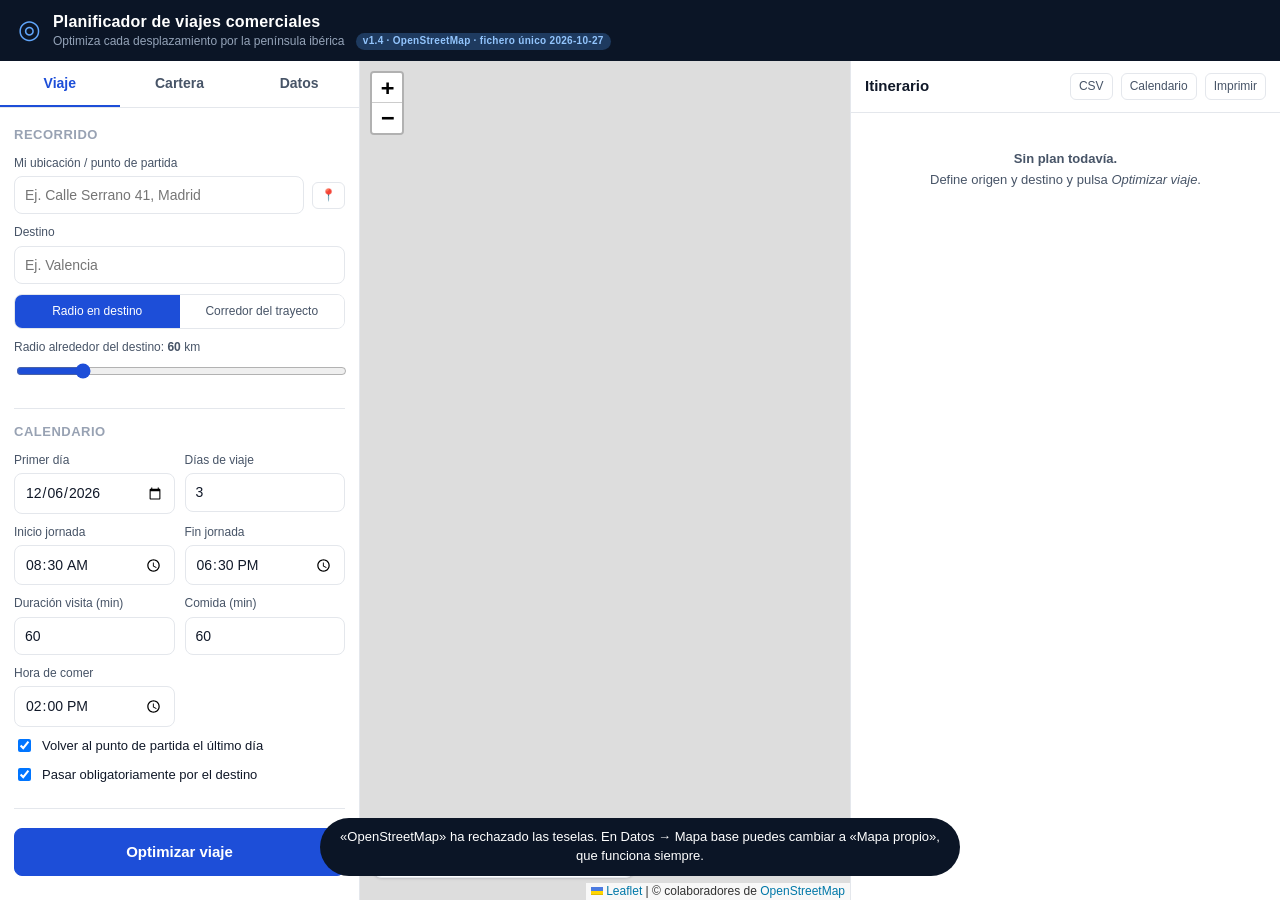
==== planner/planner-standalone.html @ f33578ee "Volver a OpenStreetMap como mapa base y aligerar las peticiones Se restaura OpenStreetMap por defect" ====
<!DOCTYPE html>
<html lang="es">

<head>
  <meta charset="utf-8" />
  <meta name="viewport" content="width=device-width, initial-scale=1" />
  <title>Planificador de viajes comerciales · Península Ibérica</title>
  <meta name="description"
    content="Planifica viajes de negocio de forma gráfica: clientes y prospectos sobre el mapa, rutas optimizadas y máximo número de visitas por viaje." />
  <style>
/* required styles */

.leaflet-pane,
.leaflet-tile,
.leaflet-marker-icon,
.leaflet-marker-shadow,
.leaflet-tile-container,
.leaflet-pane > svg,
.leaflet-pane > canvas,
.leaflet-zoom-box,
.leaflet-image-layer,
.leaflet-layer {
	position: absolute;
	left: 0;
	top: 0;
	}
.leaflet-container {
	overflow: hidden;
	}
.leaflet-tile,
.leaflet-marker-icon,
.leaflet-marker-shadow {
	-webkit-user-select: none;
	   -moz-user-select: none;
	        user-select: none;
	  -webkit-user-drag: none;
	}
/* Prevents IE11 from highlighting tiles in blue */
.leaflet-tile::selection {
	background: transparent;
}
/* Safari renders non-retina tile on retina better with this, but Chrome is worse */
.leaflet-safari .leaflet-tile {
	image-rendering: -webkit-optimize-contrast;
	}
/* hack that prevents hw layers "stretching" when loading new tiles */
.leaflet-safari .leaflet-tile-container {
	width: 1600px;
	height: 1600px;
	-webkit-transform-origin: 0 0;
	}
.leaflet-marker-icon,
.leaflet-marker-shadow {
	display: block;
	}
/* .leaflet-container svg: reset svg max-width decleration shipped in Joomla! (joomla.org) 3.x */
/* .leaflet-container img: map is broken in FF if you have max-width: 100% on tiles */
.leaflet-container .leaflet-overlay-pane svg {
	max-width: none !important;
	max-height: none !important;
	}
.leaflet-container .leaflet-marker-pane img,
.leaflet-container .leaflet-shadow-pane img,
.leaflet-container .leaflet-tile-pane img,
.leaflet-container img.leaflet-image-layer,
.leaflet-container .leaflet-tile {
	max-width: none !important;
	max-height: none !important;
	width: auto;
	padding: 0;
	}

.leaflet-container img.leaflet-tile {
	/* See: https://bugs.chromium.org/p/chromium/issues/detail?id=600120 */
	mix-blend-mode: plus-lighter;
}

.leaflet-container.leaflet-touch-zoom {
	-ms-touch-action: pan-x pan-y;
	touch-action: pan-x pan-y;
	}
.leaflet-container.leaflet-touch-drag {
	-ms-touch-action: pinch-zoom;
	/* Fallback for FF which doesn't support pinch-zoom */
	touch-action: none;
	touch-action: pinch-zoom;
}
.leaflet-container.leaflet-touch-drag.leaflet-touch-zoom {
	-ms-touch-action: none;
	touch-action: none;
}
.leaflet-container {
	-webkit-tap-highlight-color: transparent;
}
.leaflet-container a {
	-webkit-tap-highlight-color: rgba(51, 181, 229, 0.4);
}
.leaflet-tile {
	filter: inherit;
	visibility: hidden;
	}
.leaflet-tile-loaded {
	visibility: inherit;
	}
.leaflet-zoom-box {
	width: 0;
	height: 0;
	-moz-box-sizing: border-box;
	     box-sizing: border-box;
	z-index: 800;
	}
/* workaround for https://bugzilla.mozilla.org/show_bug.cgi?id=888319 */
.leaflet-overlay-pane svg {
	-moz-user-select: none;
	}

.leaflet-pane         { z-index: 400; }

.leaflet-tile-pane    { z-index: 200; }
.leaflet-overlay-pane { z-index: 400; }
.leaflet-shadow-pane  { z-index: 500; }
.leaflet-marker-pane  { z-index: 600; }
.leaflet-tooltip-pane   { z-index: 650; }
.leaflet-popup-pane   { z-index: 700; }

.leaflet-map-pane canvas { z-index: 100; }
.leaflet-map-pane svg    { z-index: 200; }

.leaflet-vml-shape {
	width: 1px;
	height: 1px;
	}
.lvml {
	behavior: url(#default#VML);
	display: inline-block;
	position: absolute;
	}


/* control positioning */

.leaflet-control {
	position: relative;
	z-index: 800;
	pointer-events: visiblePainted; /* IE 9-10 doesn't have auto */
	pointer-events: auto;
	}
.leaflet-top,
.leaflet-bottom {
	position: absolute;
	z-index: 1000;
	pointer-events: none;
	}
.leaflet-top {
	top: 0;
	}
.leaflet-right {
	right: 0;
	}
.leaflet-bottom {
	bottom: 0;
	}
.leaflet-left {
	left: 0;
	}
.leaflet-control {
	float: left;
	clear: both;
	}
.leaflet-right .leaflet-control {
	float: right;
	}
.leaflet-top .leaflet-control {
	margin-top: 10px;
	}
.leaflet-bottom .leaflet-control {
	margin-bottom: 10px;
	}
.leaflet-left .leaflet-control {
	margin-left: 10px;
	}
.leaflet-right .leaflet-control {
	margin-right: 10px;
	}


/* zoom and fade animations */

.leaflet-fade-anim .leaflet-popup {
	opacity: 0;
	-webkit-transition: opacity 0.2s linear;
	   -moz-transition: opacity 0.2s linear;
	        transition: opacity 0.2s linear;
	}
.leaflet-fade-anim .leaflet-map-pane .leaflet-popup {
	opacity: 1;
	}
.leaflet-zoom-animated {
	-webkit-transform-origin: 0 0;
	    -ms-transform-origin: 0 0;
	        transform-origin: 0 0;
	}
svg.leaflet-zoom-animated {
	will-change: transform;
}

.leaflet-zoom-anim .leaflet-zoom-animated {
	-webkit-transition: -webkit-transform 0.25s cubic-bezier(0,0,0.25,1);
	   -moz-transition:    -moz-transform 0.25s cubic-bezier(0,0,0.25,1);
	        transition:         transform 0.25s cubic-bezier(0,0,0.25,1);
	}
.leaflet-zoom-anim .leaflet-tile,
.leaflet-pan-anim .leaflet-tile {
	-webkit-transition: none;
	   -moz-transition: none;
	        transition: none;
	}

.leaflet-zoom-anim .leaflet-zoom-hide {
	visibility: hidden;
	}


/* cursors */

.leaflet-interactive {
	cursor: pointer;
	}
.leaflet-grab {
	cursor: -webkit-grab;
	cursor:    -moz-grab;
	cursor:         grab;
	}
.leaflet-crosshair,
.leaflet-crosshair .leaflet-interactive {
	cursor: crosshair;
	}
.leaflet-popup-pane,
.leaflet-control {
	cursor: auto;
	}
.leaflet-dragging .leaflet-grab,
.leaflet-dragging .leaflet-grab .leaflet-interactive,
.leaflet-dragging .leaflet-marker-draggable {
	cursor: move;
	cursor: -webkit-grabbing;
	cursor:    -moz-grabbing;
	cursor:         grabbing;
	}

/* marker & overlays interactivity */
.leaflet-marker-icon,
.leaflet-marker-shadow,
.leaflet-image-layer,
.leaflet-pane > svg path,
.leaflet-tile-container {
	pointer-events: none;
	}

.leaflet-marker-icon.leaflet-interactive,
.leaflet-image-layer.leaflet-interactive,
.leaflet-pane > svg path.leaflet-interactive,
svg.leaflet-image-layer.leaflet-interactive path {
	pointer-events: visiblePainted; /* IE 9-10 doesn't have auto */
	pointer-events: auto;
	}

/* visual tweaks */

.leaflet-container {
	background: #ddd;
	outline-offset: 1px;
	}
.leaflet-container a {
	color: #0078A8;
	}
.leaflet-zoom-box {
	border: 2px dotted #38f;
	background: rgba(255,255,255,0.5);
	}


/* general typography */
.leaflet-container {
	font-family: "Helvetica Neue", Arial, Helvetica, sans-serif;
	font-size: 12px;
	font-size: 0.75rem;
	line-height: 1.5;
	}


/* general toolbar styles */

.leaflet-bar {
	box-shadow: 0 1px 5px rgba(0,0,0,0.65);
	border-radius: 4px;
	}
.leaflet-bar a {
	background-color: #fff;
	border-bottom: 1px solid #ccc;
	width: 26px;
	height: 26px;
	line-height: 26px;
	display: block;
	text-align: center;
	text-decoration: none;
	color: black;
	}
.leaflet-bar a,
.leaflet-control-layers-toggle {
	background-position: 50% 50%;
	background-repeat: no-repeat;
	display: block;
	}
.leaflet-bar a:hover,
.leaflet-bar a:focus {
	background-color: #f4f4f4;
	}
.leaflet-bar a:first-child {
	border-top-left-radius: 4px;
	border-top-right-radius: 4px;
	}
.leaflet-bar a:last-child {
	border-bottom-left-radius: 4px;
	border-bottom-right-radius: 4px;
	border-bottom: none;
	}
.leaflet-bar a.leaflet-disabled {
	cursor: default;
	background-color: #f4f4f4;
	color: #bbb;
	}

.leaflet-touch .leaflet-bar a {
	width: 30px;
	height: 30px;
	line-height: 30px;
	}
.leaflet-touch .leaflet-bar a:first-child {
	border-top-left-radius: 2px;
	border-top-right-radius: 2px;
	}
.leaflet-touch .leaflet-bar a:last-child {
	border-bottom-left-radius: 2px;
	border-bottom-right-radius: 2px;
	}

/* zoom control */

.leaflet-control-zoom-in,
.leaflet-control-zoom-out {
	font: bold 18px 'Lucida Console', Monaco, monospace;
	text-indent: 1px;
	}

.leaflet-touch .leaflet-control-zoom-in, .leaflet-touch .leaflet-control-zoom-out  {
	font-size: 22px;
	}


/* layers control */

.leaflet-control-layers {
	box-shadow: 0 1px 5px rgba(0,0,0,0.4);
	background: #fff;
	border-radius: 5px;
	}
.leaflet-control-layers-toggle {
	background-image: url([data-uri]);
	width: 36px;
	height: 36px;
	}
.leaflet-retina .leaflet-control-layers-toggle {
	background-image: url([data-uri]);
	background-size: 26px 26px;
	}
.leaflet-touch .leaflet-control-layers-toggle {
	width: 44px;
	height: 44px;
	}
.leaflet-control-layers .leaflet-control-layers-list,
.leaflet-control-layers-expanded .leaflet-control-layers-toggle {
	display: none;
	}
.leaflet-control-layers-expanded .leaflet-control-layers-list {
	display: block;
	position: relative;
	}
.leaflet-control-layers-expanded {
	padding: 6px 10px 6px 6px;
	color: #333;
	background: #fff;
	}
.leaflet-control-layers-scrollbar {
	overflow-y: scroll;
	overflow-x: hidden;
	padding-right: 5px;
	}
.leaflet-control-layers-selector {
	margin-top: 2px;
	position: relative;
	top: 1px;
	}
.leaflet-control-layers label {
	display: block;
	font-size: 13px;
	font-size: 1.08333em;
	}
.leaflet-control-layers-separator {
	height: 0;
	border-top: 1px solid #ddd;
	margin: 5px -10px 5px -6px;
	}

/* Default icon URLs */
.leaflet-default-icon-path { /* used only in path-guessing heuristic, see L.Icon.Default */
	background-image: url([data-uri]);
	}


/* attribution and scale controls */

.leaflet-container .leaflet-control-attribution {
	background: #fff;
	background: rgba(255, 255, 255, 0.8);
	margin: 0;
	}
.leaflet-control-attribution,
.leaflet-control-scale-line {
	padding: 0 5px;
	color: #333;
	line-height: 1.4;
	}
.leaflet-control-attribution a {
	text-decoration: none;
	}
.leaflet-control-attribution a:hover,
.leaflet-control-attribution a:focus {
	text-decoration: underline;
	}
.leaflet-attribution-flag {
	display: inline !important;
	vertical-align: baseline !important;
	width: 1em;
	height: 0.6669em;
	}
.leaflet-left .leaflet-control-scale {
	margin-left: 5px;
	}
.leaflet-bottom .leaflet-control-scale {
	margin-bottom: 5px;
	}
.leaflet-control-scale-line {
	border: 2px solid #777;
	border-top: none;
	line-height: 1.1;
	padding: 2px 5px 1px;
	white-space: nowrap;
	-moz-box-sizing: border-box;
	     box-sizing: border-box;
	background: rgba(255, 255, 255, 0.8);
	text-shadow: 1px 1px #fff;
	}
.leaflet-control-scale-line:not(:first-child) {
	border-top: 2px solid #777;
	border-bottom: none;
	margin-top: -2px;
	}
.leaflet-control-scale-line:not(:first-child):not(:last-child) {
	border-bottom: 2px solid #777;
	}

.leaflet-touch .leaflet-control-attribution,
.leaflet-touch .leaflet-control-layers,
.leaflet-touch .leaflet-bar {
	box-shadow: none;
	}
.leaflet-touch .leaflet-control-layers,
.leaflet-touch .leaflet-bar {
	border: 2px solid rgba(0,0,0,0.2);
	background-clip: padding-box;
	}


/* popup */

.leaflet-popup {
	position: absolute;
	text-align: center;
	margin-bottom: 20px;
	}
.leaflet-popup-content-wrapper {
	padding: 1px;
	text-align: left;
	border-radius: 12px;
	}
.leaflet-popup-content {
	margin: 13px 24px 13px 20px;
	line-height: 1.3;
	font-size: 13px;
	font-size: 1.08333em;
	min-height: 1px;
	}
.leaflet-popup-content p {
	margin: 17px 0;
	margin: 1.3em 0;
	}
.leaflet-popup-tip-container {
	width: 40px;
	height: 20px;
	position: absolute;
	left: 50%;
	margin-top: -1px;
	margin-left: -20px;
	overflow: hidden;
	pointer-events: none;
	}
.leaflet-popup-tip {
	width: 17px;
	height: 17px;
	padding: 1px;

	margin: -10px auto 0;
	pointer-events: auto;

	-webkit-transform: rotate(45deg);
	   -moz-transform: rotate(45deg);
	    -ms-transform: rotate(45deg);
	        transform: rotate(45deg);
	}
.leaflet-popup-content-wrapper,
.leaflet-popup-tip {
	background: white;
	color: #333;
	box-shadow: 0 3px 14px rgba(0,0,0,0.4);
	}
.leaflet-container a.leaflet-popup-close-button {
	position: absolute;
	top: 0;
	right: 0;
	border: none;
	text-align: center;
	width: 24px;
	height: 24px;
	font: 16px/24px Tahoma, Verdana, sans-serif;
	color: #757575;
	text-decoration: none;
	background: transparent;
	}
.leaflet-container a.leaflet-popup-close-button:hover,
.leaflet-container a.leaflet-popup-close-button:focus {
	color: #585858;
	}
.leaflet-popup-scrolled {
	overflow: auto;
	}

.leaflet-oldie .leaflet-popup-content-wrapper {
	-ms-zoom: 1;
	}
.leaflet-oldie .leaflet-popup-tip {
	width: 24px;
	margin: 0 auto;

	-ms-filter: "progid:DXImageTransform.Microsoft.Matrix(M11=0.70710678, M12=0.70710678, M21=-0.70710678, M22=0.70710678)";
	filter: progid:DXImageTransform.Microsoft.Matrix(M11=0.70710678, M12=0.70710678, M21=-0.70710678, M22=0.70710678);
	}

.leaflet-oldie .leaflet-control-zoom,
.leaflet-oldie .leaflet-control-layers,
.leaflet-oldie .leaflet-popup-content-wrapper,
.leaflet-oldie .leaflet-popup-tip {
	border: 1px solid #999;
	}


/* div icon */

.leaflet-div-icon {
	background: #fff;
	border: 1px solid #666;
	}


/* Tooltip */
/* Base styles for the element that has a tooltip */
.leaflet-tooltip {
	position: absolute;
	padding: 6px;
	background-color: #fff;
	border: 1px solid #fff;
	border-radius: 3px;
	color: #222;
	white-space: nowrap;
	-webkit-user-select: none;
	-moz-user-select: none;
	-ms-user-select: none;
	user-select: none;
	pointer-events: none;
	box-shadow: 0 1px 3px rgba(0,0,0,0.4);
	}
.leaflet-tooltip.leaflet-interactive {
	cursor: pointer;
	pointer-events: auto;
	}
.leaflet-tooltip-top:before,
.leaflet-tooltip-bottom:before,
.leaflet-tooltip-left:before,
.leaflet-tooltip-right:before {
	position: absolute;
	pointer-events: none;
	border: 6px solid transparent;
	background: transparent;
	content: "";
	}

/* Directions */

.leaflet-tooltip-bottom {
	margin-top: 6px;
}
.leaflet-tooltip-top {
	margin-top: -6px;
}
.leaflet-tooltip-bottom:before,
.leaflet-tooltip-top:before {
	left: 50%;
	margin-left: -6px;
	}
.leaflet-tooltip-top:before {
	bottom: 0;
	margin-bottom: -12px;
	border-top-color: #fff;
	}
.leaflet-tooltip-bottom:before {
	top: 0;
	margin-top: -12px;
	margin-left: -6px;
	border-bottom-color: #fff;
	}
.leaflet-tooltip-left {
	margin-left: -6px;
}
.leaflet-tooltip-right {
	margin-left: 6px;
}
.leaflet-tooltip-left:before,
.leaflet-tooltip-right:before {
	top: 50%;
	margin-top: -6px;
	}
.leaflet-tooltip-left:before {
	right: 0;
	margin-right: -12px;
	border-left-color: #fff;
	}
.leaflet-tooltip-right:before {
	left: 0;
	margin-left: -12px;
	border-right-color: #fff;
	}

/* Printing */

@media print {
	/* Prevent printers from removing background-images of controls. */
	.leaflet-control {
		-webkit-print-color-adjust: exact;
		print-color-adjust: exact;
		}
	}

</style>
  <style>
/* Planificador de viajes comerciales — hoja de estilos */

:root {
  --bg: #f4f6fa;
  --panel: #ffffff;
  --ink: #101828;
  --ink-2: #475467;
  --muted: #98a2b3;
  --line: #e4e7ec;
  --brand: #1d4ed8;
  --brand-soft: #eef2ff;
  --cliente: #16a34a;
  --prospecto: #f59e0b;
  --danger: #dc2626;
  --radius: 10px;
  --shadow: 0 1px 2px rgba(16, 24, 40, .06), 0 1px 3px rgba(16, 24, 40, .1);
}

* { box-sizing: border-box; }

html, body {
  height: 100%;
  margin: 0;
}

body {
  font: 14px/1.45 -apple-system, BlinkMacSystemFont, "Segoe UI", Roboto, "Helvetica Neue", Arial, sans-serif;
  color: var(--ink);
  background: var(--bg);
  display: flex;
  flex-direction: column;
  overflow: hidden;
}

h1, h2, h3, h4 { margin: 0; font-weight: 600; }
p { margin: 0 0 .5rem; }
.muted { color: var(--ink-2); }
.small { font-size: 12px; }
.hidden { display: none !important; }

/* ---------------------------------------------------------------- Topbar */
.topbar {
  display: flex;
  align-items: center;
  justify-content: space-between;
  gap: 16px;
  padding: 10px 18px;
  background: #0b1526;
  color: #fff;
  flex: 0 0 auto;
}

.brand { display: flex; align-items: center; gap: 12px; }
.brand .logo { font-size: 26px; color: #60a5fa; }
.brand h1 { font-size: 16px; letter-spacing: .2px; }
.brand p { margin: 0; font-size: 12px; color: #94a3b8; }
.top-status { font-size: 13px; color: #cbd5e1; }

/* ---------------------------------------------------------------- Layout */
.layout {
  flex: 1 1 auto;
  display: grid;
  grid-template-columns: 360px minmax(320px, 1fr) 430px;
  min-height: 0;
}

.sidebar, .itin-wrap {
  background: var(--panel);
  overflow-y: auto;
  min-height: 0;
}
.sidebar { border-right: 1px solid var(--line); }
.itin-wrap { border-left: 1px solid var(--line); display: flex; flex-direction: column; }

.map-wrap { position: relative; min-height: 0; }
#map { position: absolute; inset: 0; }

.legend {
  position: absolute;
  left: 12px; bottom: 22px;
  z-index: 500;
  background: rgba(255, 255, 255, .94);
  border: 1px solid var(--line);
  border-radius: var(--radius);
  padding: 8px 10px;
  font-size: 12px;
  display: flex;
  gap: 12px;
  box-shadow: var(--shadow);
}
.legend .sw { display: inline-block; width: 10px; height: 10px; border-radius: 50%; margin-right: 5px; }
.legend .sw.cliente { background: var(--cliente); }
.legend .sw.prospecto { background: var(--prospecto); }
.legend .sw.route { background: var(--brand); border-radius: 2px; width: 16px; height: 4px; }

/* ------------------------------------------------------------ Pestañas */
.tabs { display: flex; position: sticky; top: 0; background: var(--panel); z-index: 5; border-bottom: 1px solid var(--line); }
.tab {
  flex: 1;
  padding: 12px 8px;
  border: 0;
  background: none;
  font: inherit;
  font-weight: 600;
  color: var(--ink-2);
  cursor: pointer;
  border-bottom: 2px solid transparent;
}
.tab.active { color: var(--brand); border-bottom-color: var(--brand); }
.tab-panel { display: none; padding: 4px 14px 24px; }
.tab-panel.active { display: block; }

/* ------------------------------------------------------------- Formulario */
.group { padding: 14px 0; border-bottom: 1px solid var(--line); }
.group > h2, details.group summary h2 { font-size: 13px; text-transform: uppercase; letter-spacing: .5px; color: var(--muted); margin-bottom: 10px; }
details.group summary { cursor: pointer; list-style: none; }
details.group summary::-webkit-details-marker { display: none; }
details.group summary h2::after { content: ' ▾'; }
details.group[open] summary h2::after { content: ' ▴'; }

.field { display: block; margin-bottom: 10px; }
.field > span { display: block; font-size: 12px; color: var(--ink-2); margin-bottom: 4px; }
.field.full { width: 100%; }
.grid2 { display: grid; grid-template-columns: 1fr 1fr; gap: 0 10px; }
.row { display: flex; gap: 8px; align-items: center; }
.row.wrap { flex-wrap: wrap; }
.row > input, .row > select { flex: 1; min-width: 0; }

input[type=text], input[type=search], input[type=number], input[type=date], input[type=time],
select, textarea {
  width: 100%;
  padding: 8px 10px;
  border: 1px solid var(--line);
  border-radius: 8px;
  font: inherit;
  color: var(--ink);
  background: #fff;
}
input:focus, select:focus, textarea:focus { outline: 2px solid var(--brand-soft); border-color: var(--brand); }
input[type=range] { width: 100%; accent-color: var(--brand); }

.field.check { display: flex; align-items: flex-start; gap: 8px; }
.field.check input { margin-top: 2px; }
.field.check span { margin: 0; font-size: 13px; color: var(--ink); }

.hint { display: block; font-size: 11px; color: var(--muted); margin-top: 3px; }

.segmented { display: flex; border: 1px solid var(--line); border-radius: 8px; overflow: hidden; margin-bottom: 10px; }
.segmented button {
  flex: 1; padding: 8px; border: 0; background: #fff; font: inherit; font-size: 12px;
  color: var(--ink-2); cursor: pointer;
}
.segmented button.active { background: var(--brand); color: #fff; }

.chips { display: flex; gap: 8px; margin-bottom: 10px; flex-wrap: wrap; }
.chip { display: inline-flex; align-items: center; gap: 6px; padding: 6px 10px; border: 1px solid var(--line); border-radius: 999px; font-size: 13px; cursor: pointer; }
.chip input { accent-color: var(--brand); }

.btn {
  padding: 9px 14px;
  border: 1px solid var(--line);
  border-radius: 8px;
  background: #fff;
  font: inherit;
  font-weight: 600;
  color: var(--ink);
  cursor: pointer;
}
.btn:hover { background: #f8fafc; }
.btn.primary { background: var(--brand); border-color: var(--brand); color: #fff; }
.btn.primary:hover { background: #1e40af; }
.btn.danger { color: var(--danger); border-color: #fecaca; }
.btn.ghost { background: transparent; }
.btn.big { width: 100%; padding: 12px; font-size: 15px; }
.btn:disabled { opacity: .6; cursor: default; }

.mini {
  border: 1px solid var(--line);
  background: #fff;
  border-radius: 6px;
  padding: 4px 8px;
  font: inherit;
  font-size: 12px;
  cursor: pointer;
  color: var(--ink-2);
}
.mini:hover { background: #f1f5f9; }
.mini.danger { color: var(--danger); }

.actions { padding: 16px 0; position: sticky; bottom: 0; background: var(--panel); }
.cand-summary { font-size: 12px; color: var(--muted); margin-top: 8px; text-align: center; }

.progress { margin-top: 10px; background: var(--line); border-radius: 999px; height: 18px; position: relative; overflow: hidden; }
.progress .bar { background: var(--brand); height: 100%; width: 0; transition: width .2s; }
.progress span { position: absolute; inset: 0; font-size: 11px; display: flex; align-items: center; justify-content: center; color: var(--ink); }

.link-sample { display: inline-block; margin-left: 10px; font-size: 12px; color: var(--brand); }

/* --------------------------------------------------------------- Cartera */
.client-list { padding-bottom: 30px; }
.list-count { font-size: 12px; color: var(--muted); padding: 8px 0; }
.client-row {
  display: flex; align-items: flex-start; gap: 8px;
  padding: 8px 6px; border-bottom: 1px solid var(--line);
}
.client-row .dot { width: 9px; height: 9px; border-radius: 50%; margin-top: 5px; flex: 0 0 auto; }
.client-row .dot.cliente { background: var(--cliente); }
.client-row .dot.prospecto { background: var(--prospecto); }
.cr-main { flex: 1; min-width: 0; }
.cr-name { font-weight: 600; display: flex; gap: 6px; align-items: center; }
.cr-name > span:first-child { overflow: hidden; text-overflow: ellipsis; white-space: nowrap; }
.cr-sub { font-size: 12px; color: var(--ink-2); }
.cr-warn { font-size: 11px; color: var(--danger); }
.cr-actions { display: flex; gap: 4px; }
.client-row.geo-none { background: #fff7ed; }

.tag { font-size: 10px; text-transform: uppercase; letter-spacing: .4px; padding: 1px 6px; border-radius: 999px; font-weight: 700; }
.tag.cliente { background: #dcfce7; color: #15803d; }
.tag.prospecto { background: #fef3c7; color: #b45309; }
.tag.pin { background: #e0e7ff; color: #3730a3; }

.empty { padding: 24px 10px; text-align: center; color: var(--ink-2); font-size: 13px; line-height: 1.6; }

/* ------------------------------------------------------------ Itinerario */
.itin-head {
  display: flex; align-items: center; justify-content: space-between;
  padding: 12px 14px; border-bottom: 1px solid var(--line);
  position: sticky; top: 0; background: var(--panel); z-index: 4;
}
.itin-head h2 { font-size: 15px; }
.itinerary { padding: 12px 14px 40px; overflow-y: auto; }

.kpis { display: grid; grid-template-columns: repeat(3, 1fr); gap: 8px; }
.kpi { background: #f8fafc; border: 1px solid var(--line); border-radius: var(--radius); padding: 8px; text-align: center; }
.kpi.main { background: var(--brand-soft); border-color: #c7d2fe; }
.kpi-val { display: block; font-size: 17px; font-weight: 700; }
.kpi-lab { display: block; font-size: 11px; color: var(--ink-2); }
.itin-note { font-size: 11px; color: var(--muted); margin: 8px 0 4px; }
.itin-note .warn { color: #b45309; font-weight: 600; }

.day-tabs { display: flex; gap: 4px; flex-wrap: wrap; margin: 10px 0; }
.day-tab {
  border: 1px solid var(--line); background: #fff; border-radius: 6px;
  padding: 5px 10px; font: inherit; font-size: 12px; cursor: pointer;
  border-bottom-width: 3px;
}
.day-tab.active { background: var(--ink); color: #fff; border-color: var(--ink); }

.day-card { border: 1px solid var(--line); border-radius: var(--radius); margin-bottom: 14px; overflow: hidden; box-shadow: var(--shadow); }
.day-head { display: flex; align-items: center; gap: 10px; padding: 10px 12px; background: #f8fafc; border-bottom: 1px solid var(--line); }
.day-dot { width: 10px; height: 10px; border-radius: 50%; flex: 0 0 auto; }
.day-head > div { flex: 1; min-width: 0; }
.day-title { font-weight: 700; font-size: 13px; }
.day-sub { font-size: 11px; color: var(--ink-2); }

.timeline { padding: 4px 0; }
.tl-row { display: flex; gap: 8px; align-items: flex-start; padding: 6px 12px; font-size: 13px; }
.tl-time { width: 42px; flex: 0 0 auto; font-variant-numeric: tabular-nums; color: var(--ink-2); font-size: 12px; padding-top: 2px; }
.tl-icon { width: 20px; flex: 0 0 auto; text-align: center; }
.tl-main { flex: 1; min-width: 0; }
.tl-row.drive { color: var(--ink-2); font-size: 12px; }
.tl-row.lunch { color: #b45309; font-size: 12px; }
.tl-row.start { color: var(--ink-2); font-size: 12px; border-bottom: 1px dashed var(--line); }
.tl-row.warn-row { color: #b45309; font-size: 12px; }

.tl-row.waypoint { border-top: 1px solid #f1f5f9; padding: 8px 12px; color: var(--ink-2); }
.tl-row.waypoint .v-name { font-weight: 600; }
.map-error { padding: 24px; font-size: 13px; color: var(--ink-2); }
.tl-row.visit { border-top: 1px solid #f1f5f9; padding: 8px 12px; cursor: grab; }
.tl-row.visit:hover { background: #f8fafc; }
.tl-row.visit.dragging { opacity: .4; }
.tl-row.visit.drop-target { background: var(--brand-soft); }
.tl-row.visit.pinned { background: #fbfaff; }
.tl-num {
  width: 20px; height: 20px; border-radius: 50%; color: #fff; font-size: 11px; font-weight: 700;
  display: flex; align-items: center; justify-content: center; flex: 0 0 auto; margin-top: 1px;
}
.v-name { font-weight: 600; display: flex; align-items: center; gap: 6px; flex-wrap: wrap; }
.v-addr { font-size: 12px; color: var(--ink-2); }
.v-meta { font-size: 11px; color: var(--ink-2); }
.v-notes { font-size: 11px; color: var(--muted); font-style: italic; }
.v-dur { font-size: 11px; color: var(--muted); }
.v-actions { display: flex; flex-direction: column; gap: 3px; }

.dropped { border: 1px dashed #fdba74; background: #fff7ed; border-radius: var(--radius); padding: 10px 12px; }
.dropped-head { font-weight: 700; font-size: 12px; color: #b45309; margin-bottom: 6px; }
.dropped-row { display: flex; justify-content: space-between; font-size: 12px; padding: 2px 0; }

/* ----------------------------------------------------------- Marcadores */
.btp-pin span, .btp-stop span {
  display: flex; align-items: center; justify-content: center;
  width: 100%; height: 100%; border-radius: 50%;
  color: #fff; font-weight: 700; font-size: 12px;
  border: 2px solid #fff; box-shadow: 0 1px 4px rgba(0, 0, 0, .4);
}
.btp-pin span { border-radius: 6px; }

.popup h4 { font-size: 14px; margin-bottom: 4px; }
.popup p { font-size: 12px; margin: 6px 0; }
.pop-badge { display: inline-block; font-size: 10px; text-transform: uppercase; padding: 1px 6px; border-radius: 999px; margin-right: 4px; font-weight: 700; }
.pop-badge.cliente { background: #dcfce7; color: #15803d; }
.pop-badge.prospecto { background: #fef3c7; color: #b45309; }
.pop-badge.prio { background: #e5e7eb; color: #374151; }
.popup-actions { display: flex; gap: 6px; margin-top: 6px; }
.popup-actions button { font: inherit; font-size: 11px; padding: 3px 8px; border: 1px solid var(--line); background: #fff; border-radius: 6px; cursor: pointer; }

/* --------------------------------------------------------------- Modales */
.modal-backdrop {
  display: none;
  position: fixed; inset: 0; z-index: 2000;
  background: rgba(15, 23, 42, .45);
  align-items: center; justify-content: center;
  padding: 20px;
}
.modal-backdrop.open { display: flex; }
.modal-box {
  background: #fff; border-radius: 12px; width: min(720px, 100%);
  max-height: 90vh; display: flex; flex-direction: column; overflow: hidden;
  box-shadow: 0 20px 40px rgba(0, 0, 0, .25);
}
.modal-head { display: flex; align-items: center; justify-content: space-between; padding: 14px 16px; border-bottom: 1px solid var(--line); }
.modal-body { padding: 16px; overflow-y: auto; }
.modal-foot { padding: 12px 16px; border-top: 1px solid var(--line); display: flex; gap: 8px; justify-content: flex-end; flex-wrap: wrap; }
.modal-status { font-size: 12px; color: var(--ink-2); min-height: 18px; margin-top: 6px; }

.form-grid { display: grid; grid-template-columns: 1fr 1fr; gap: 0 12px; }
.form-grid .field.full { grid-column: 1 / -1; }

.map-grid { display: grid; grid-template-columns: 1fr 1fr; gap: 6px 14px; margin: 10px 0; }
.map-row { display: flex; align-items: center; gap: 6px; }
.map-label { flex: 0 0 45%; font-size: 12px; color: var(--ink-2); }
.map-row select { flex: 1; min-width: 0; padding: 5px; font-size: 12px; }
.preview { border: 1px solid var(--line); border-radius: 8px; padding: 10px; background: #f8fafc; }
.preview-head { font-size: 12px; font-weight: 600; margin-bottom: 6px; }
.preview-row { font-size: 12px; padding: 2px 0; border-bottom: 1px dotted var(--line); }
.import-defaults { max-width: 260px; }

/* ---------------------------------------------------------------- Toast */
.toast {
  position: fixed; left: 50%; bottom: 24px; transform: translate(-50%, 20px);
  background: #0b1526; color: #fff; padding: 10px 18px; border-radius: 999px;
  font-size: 13px; opacity: 0; pointer-events: none; transition: all .25s; z-index: 3000;
  max-width: 90vw; text-align: center;
}
.toast.show { opacity: 1; transform: translate(-50%, 0); }

/* ------------------------------------------------------------ Responsive */
@media (max-width: 1200px) {
  body { overflow: auto; }
  .layout { grid-template-columns: 1fr; }
  .sidebar { border-right: 0; border-bottom: 1px solid var(--line); max-height: none; }
  .map-wrap { height: 62vh; }
  .itin-wrap { border-left: 0; border-top: 1px solid var(--line); }
  .itinerary { overflow: visible; }
}

/* ---------------------------------------------------------------- Imprimir */
@media print {
  .topbar, .sidebar, .map-wrap, .itin-head .row, .v-actions, .day-tabs, #toast, #modal { display: none !important; }
  body, .layout, .itin-wrap { display: block; overflow: visible; height: auto; }
  .itin-wrap { border: 0; }
  .itinerary { padding: 0; }
  .day-card { break-inside: avoid; box-shadow: none; }
  .kpis { grid-template-columns: repeat(6, 1fr); }
}

/* ------------------------------------------------------- Citas pactadas */
.tag.appt { background: #0b1526; color: #fff; }
.pop-badge.appt { background: #0b1526; color: #fff; }

.appt-list { display: flex; flex-direction: column; gap: 6px; }
.appt-row {
  display: flex; align-items: center; justify-content: space-between; gap: 8px;
  border: 1px solid var(--line); border-left: 3px solid #0b1526;
  border-radius: 8px; padding: 7px 9px; background: #f8fafc;
}
.appt-when { font-size: 12px; font-weight: 700; }
.appt-who { font-size: 12px; color: var(--ink-2); }

.tl-row.wait { color: #0369a1; font-size: 12px; }
.tl-row.visit.fixed {
  background: #f1f5f9;
  border-left: 3px solid #0b1526;
  cursor: default;
}

.conflicts {
  border: 1px solid #fca5a5; background: #fef2f2;
  border-radius: var(--radius); padding: 10px 12px; margin: 10px 0;
}
.conflicts-head { font-weight: 700; font-size: 12px; color: #b91c1c; margin-bottom: 4px; }
.conflicts-row { font-size: 12px; color: #7f1d1d; padding: 2px 0; }

.suggest {
  margin: 2px 12px 10px 70px;
  border: 1px dashed var(--line);
  border-radius: 8px; padding: 8px 10px; background: #fcfdff;
}
.suggest-head { font-size: 11px; font-weight: 700; color: var(--ink-2); margin-bottom: 6px; }
.suggest-row {
  display: flex; align-items: center; justify-content: space-between; gap: 8px;
  padding: 5px 0; border-top: 1px dotted var(--line);
}
.suggest-row:first-of-type { border-top: 0; }
.sg-main { flex: 1; min-width: 0; }
.sg-name { font-size: 13px; font-weight: 600; display: flex; gap: 6px; align-items: center; flex-wrap: wrap; }
.sg-meta { font-size: 11px; color: var(--ink-2); }
.sg-slot { font-size: 11px; color: var(--brand); }
.mini.primary { background: var(--brand); color: #fff; border-color: var(--brand); }
.mini.primary:hover { background: #1e40af; }

.btp-appt span { border-radius: 5px; border-width: 3px; border-color: #0b1526; }

@media (max-width: 1200px) { .suggest { margin-left: 24px; } }

.tl-row.transfer { color: #4338ca; font-size: 12px; }

.build-tag {
  display: inline-block; margin-left: 8px; padding: 1px 7px;
  border-radius: 999px; background: #1e3a5f; color: #93c5fd;
  font-size: 10px; font-weight: 700; letter-spacing: .3px; vertical-align: 1px;
}

/* Etiquetas del mapa base propio */
.btp-city { pointer-events: none; }
.btp-city i {
  position: absolute; left: -3px; top: -3px; width: 6px; height: 6px;
  background: #94a3b8; border-radius: 50%;
}
.btp-city span {
  position: absolute; left: 7px; top: -8px; white-space: nowrap;
  font-size: 11px; color: #64748b; font-weight: 600;
  text-shadow: 0 0 3px #fff, 0 0 3px #fff, 0 0 3px #fff;
}

</style>
</head>

<body>
  <header class="topbar">
    <div class="brand">
      <span class="logo">◎</span>
      <div>
        <h1>Planificador de viajes comerciales</h1>
        <p>Optimiza cada desplazamiento por la península ibérica
          <span class="build-tag" id="build-tag">v1.4 · OpenStreetMap · fichero único 2026-10-27</span>
        </p>
      </div>
    </div>
    <div class="top-status" id="top-status"></div>
  </header>

  <main class="layout">
    <!-- ------------------------------------------------ Panel izquierdo -->
    <aside class="sidebar">
      <nav class="tabs">
        <button class="tab active" data-tab="viaje">Viaje</button>
        <button class="tab" data-tab="cartera">Cartera</button>
        <button class="tab" data-tab="datos">Datos</button>
      </nav>

      <section class="tab-panel active" id="tab-viaje">
        <div class="group">
          <h2>Recorrido</h2>
          <label class="field full">
            <span>Mi ubicación / punto de partida</span>
            <div class="row">
              <input id="origin" type="text" placeholder="Ej. Calle Serrano 41, Madrid" />
              <button class="mini" id="btn-gps" title="Usar mi ubicación actual">📍</button>
            </div>
            <small class="hint" id="origin-status"></small>
          </label>
          <label class="field full">
            <span>Destino</span>
            <input id="dest" type="text" placeholder="Ej. Valencia" />
            <small class="hint" id="dest-status"></small>
          </label>

          <div class="segmented" id="mode">
            <button data-mode="destino" class="active">Radio en destino</button>
            <button data-mode="corredor">Corredor del trayecto</button>
          </div>
          <label class="field full" id="radius-field">
            <span>Radio alrededor del destino: <b id="radius-val">60</b> km</span>
            <input id="radius" type="range" min="5" max="300" step="5" value="60" />
          </label>
          <label class="field full hidden" id="corridor-field">
            <span>Ancho del corredor: <b id="corridor-val">40</b> km a cada lado</span>
            <input id="corridor" type="range" min="5" max="150" step="5" value="40" />
          </label>
        </div>

        <div class="group">
          <h2>Calendario</h2>
          <div class="grid2">
            <label class="field"><span>Primer día</span><input id="startDate" type="date" /></label>
            <label class="field"><span>Días de viaje</span><input id="days" type="number" min="1" max="14" value="3" /></label>
            <label class="field"><span>Inicio jornada</span><input id="dayStart" type="time" value="08:30" /></label>
            <label class="field"><span>Fin jornada</span><input id="dayEnd" type="time" value="18:30" /></label>
            <label class="field"><span>Duración visita (min)</span><input id="defaultVisitMin" type="number" min="15" max="240" step="5" value="60" /></label>
            <label class="field"><span>Comida (min)</span><input id="lunchMin" type="number" min="0" max="180" step="15" value="60" /></label>
            <label class="field"><span>Hora de comer</span><input id="lunchStart" type="time" value="14:00" /></label>
          </div>
          <label class="field check"><input id="returnToOrigin" type="checkbox" checked /><span>Volver al punto de partida el último día</span></label>
          <label class="field check"><input id="destIsStop" type="checkbox" checked /><span>Pasar obligatoriamente por el destino</span></label>
        </div>

        <div class="group">
          <h2>Citas ya pactadas</h2>
          <p class="muted small">Visitas con hora cerrada. La agenda se construye alrededor de ellas y la app
            te propone qué más ver cerca. Se marcan en la ficha de cada cliente.</p>
          <div id="appt-list" class="appt-list"></div>
          <label class="field full" style="margin-top:10px">
            <span>Buscar visitas hasta <b id="apptNearbyKm-val">35</b> km alrededor de cada cita</span>
            <input id="apptNearbyKm" type="range" min="5" max="120" step="5" value="35" />
            <small class="hint">Esta zona entra en el viaje aunque quede fuera del radio o del corredor.</small>
          </label>
        </div>

        <div class="group">
          <h2>A quién visitar</h2>
          <div class="chips">
            <label class="chip"><input type="checkbox" class="f-type" value="cliente" checked /><span>Clientes</span></label>
            <label class="chip"><input type="checkbox" class="f-type" value="prospecto" checked /><span>Prospectos</span></label>
          </div>
          <div class="grid2">
            <label class="field"><span>Prioridad mínima</span>
              <select id="filterMinPriority">
                <option value="1">Todas</option>
                <option value="2">Media o alta</option>
                <option value="3">Sólo alta</option>
              </select>
            </label>
            <label class="field"><span>Sin visitar desde (días)</span><input id="filterNotVisitedDays" type="number" min="0" step="30" value="0" /></label>
            <label class="field"><span>Sector contiene</span><input id="filterIndustry" type="text" placeholder="todos" /></label>
            <label class="field"><span>Etiqueta contiene</span><input id="filterTag" type="text" placeholder="todas" /></label>
          </div>
        </div>

        <details class="group">
          <summary><h2>Criterio de priorización</h2></summary>
          <label class="field full"><span>Peso de la prioridad: <b id="wPriority-val">1</b></span>
            <input id="wPriority" type="range" min="0" max="3" step="0.1" value="1" /></label>
          <label class="field full"><span>Peso del valor potencial: <b id="wValue-val">1</b></span>
            <input id="wValue" type="range" min="0" max="3" step="0.1" value="1" /></label>
          <label class="field full"><span>Peso del tiempo sin visitar: <b id="wRecency-val">0.6</b></span>
            <input id="wRecency" type="range" min="0" max="3" step="0.1" value="0.6" /></label>
          <label class="field full"><span>Enfoque: <b id="prospectBias-val">equilibrado</b></span>
            <input id="prospectBias" type="range" min="-1" max="1" step="0.1" value="0" />
            <small class="hint">A la izquierda prioriza fidelizar clientes; a la derecha, captar prospectos.</small>
          </label>
          <label class="field full"><span>Máx. paradas candidatas a evaluar</span>
            <input id="maxCandidates" type="number" min="10" max="95" step="5" value="80" />
            <small class="hint">Más candidatas = mejor plan pero cálculo más lento (límite de OSRM: 95).</small>
          </label>
        </details>

        <div class="actions">
          <button class="btn primary big" id="btn-optimize">Optimizar viaje</button>
          <div class="cand-summary" id="cand-summary"></div>
        </div>
      </section>

      <section class="tab-panel" id="tab-cartera">
        <div class="group">
          <div class="row">
            <input id="client-search" type="search" placeholder="Buscar por nombre, ciudad, sector…" />
            <button class="btn" id="btn-new-client">+ Nuevo</button>
          </div>
        </div>
        <div id="client-list" class="client-list"></div>
      </section>

      <section class="tab-panel" id="tab-datos">
        <div class="group">
          <h2>Importar cartera</h2>
          <p class="muted small">CSV, TSV o Excel. Reconoce automáticamente las columnas de exportaciones de
            Apollo.io y de CRMs en español (empresa, dirección, ciudad, teléfono…).</p>
          <input type="file" id="file-input" accept=".csv,.tsv,.txt,.xlsx,.xlsm,.xls" hidden />
          <button class="btn primary" id="btn-import">Elegir fichero…</button>
          <span class="link-sample" style="color:var(--muted)">Plantilla CSV: ver planner/ejemplo-clientes.csv en el repositorio</span>
        </div>

        <div class="group">
          <h2>Coordenadas</h2>
          <p class="muted small">Las direcciones se convierten en coordenadas con Nominatim (OpenStreetMap),
            a 1 consulta por segundo. Los resultados quedan en caché.</p>
          <button class="btn" id="btn-geocode">Geocodificar pendientes</button>
          <div class="progress hidden" id="geo-progress"><div class="bar"></div><span></span></div>
        </div>

        <div class="group">
          <h2>Mapa base</h2>
          <label class="field full">
            <span>Proveedor de teselas</span>
            <select id="tileProvider">
              <option value="osm">OpenStreetMap</option>
              <option value="offline">Mapa propio, sin internet (siempre funciona)</option>
              <option value="custom">Teselas con mi clave…</option>
              <option value="voyager">Carto Voyager (requiere clave)</option>
              <option value="light">Carto claro (requiere clave)</option>
              <option value="dark">Carto oscuro (requiere clave)</option>
            </select>
          </label>
          <div id="tile-custom" class="hidden">
            <label class="field full">
              <span>URL de plantilla</span>
              <input id="tileUrl" type="text" placeholder="https://tile.ejemplo.com/{z}/{x}/{y}.png?key=TU_CLAVE" />
            </label>
            <label class="field full">
              <span>Atribución</span>
              <input id="tileAttribution" type="text" placeholder="© Proveedor" />
            </label>
          </div>
          <small class="hint">Si OpenStreetMap muestra «Access blocked», sus servidores de voluntarios te han
            limitado: suele ser temporal y se nota menos sirviendo la app por web en vez de abriendo el fichero.
            Mientras tanto, «Mapa propio» funciona siempre y no pide nada a nadie. Para ver el callejero con
            garantías, saca una clave gratuita en MapTiler o Geoapify y pégala como teselas propias, por
            ejemplo <code>https://api.maptiler.com/maps/streets-v2/{z}/{x}/{y}.png?key=TU_CLAVE</code>.</small>
        </div>

        <div class="group">
          <h2>Cálculo de rutas</h2>
          <label class="field check"><input id="useOsrm" type="checkbox" checked /><span>Usar tiempos reales de carretera (OSRM)</span></label>
          <div class="grid2">
            <label class="field"><span>Velocidad media (km/h)</span><input id="speedKmh" type="number" min="30" max="130" step="5" value="80" /></label>
            <label class="field"><span>Factor de desvío</span><input id="detour" type="number" min="1" max="2" step="0.05" value="1.25" /></label>
          </div>
          <small class="hint">Se usan si OSRM no está disponible (sin conexión o demasiadas paradas).</small>
        </div>

        <div class="group">
          <h2>Datos guardados</h2>
          <p class="muted small" id="storage-info"></p>
          <div class="row wrap">
            <button class="btn" id="btn-demo">Cargar ejemplo</button>
            <button class="btn" id="btn-export-clients">Exportar cartera</button>
            <button class="btn danger" id="btn-clear-clients">Vaciar cartera</button>
          </div>
        </div>
      </section>
    </aside>

    <!-- ------------------------------------------------------- Mapa ----- -->
    <section class="map-wrap">
      <div id="map"></div>
      <div class="legend">
        <span><i class="sw cliente"></i> Cliente</span>
        <span><i class="sw prospecto"></i> Prospecto</span>
        <span><i class="sw route"></i> Ruta del día</span>
      </div>
    </section>

    <!-- -------------------------------------------------- Itinerario ---- -->
    <aside class="itin-wrap">
      <header class="itin-head">
        <h2>Itinerario</h2>
        <div class="row">
          <button class="mini" id="btn-export-csv" title="Exportar a CSV">CSV</button>
          <button class="mini" id="btn-export-ics" title="Exportar al calendario">Calendario</button>
          <button class="mini" id="btn-print" title="Imprimir / PDF">Imprimir</button>
        </div>
      </header>
      <div id="itinerary" class="itinerary"></div>
    </aside>
  </main>

  <div id="modal" class="modal-backdrop"></div>
  <div id="toast" class="toast"></div>

  <!-- Librerías incluidas en el repositorio: la app funciona sin CDN. -->
  <script>
/* @preserve
 * Leaflet 1.9.4, a JS library for interactive maps. https://leafletjs.com
 * (c) 2010-2023 Vladimir Agafonkin, (c) 2010-2011 CloudMade
 */
!function(t,e){"object"==typeof exports&&"undefined"!=typeof module?e(exports):"function"==typeof define&&define.amd?define(["exports"],e):e((t="undefined"!=typeof globalThis?globalThis:t||self).leaflet={})}(this,function(t){"use strict";function l(t){for(var e,i,n=1,o=arguments.length;n<o;n++)for(e in i=arguments[n])t[e]=i[e];return t}var R=Object.create||function(t){return N.prototype=t,new N};function N(){}function a(t,e){var i,n=Array.prototype.slice;return t.bind?t.bind.apply(t,n.call(arguments,1)):(i=n.call(arguments,2),function(){return t.apply(e,i.length?i.concat(n.call(arguments)):arguments)})}var D=0;function h(t){return"_leaflet_id"in t||(t._leaflet_id=++D),t._leaflet_id}function j(t,e,i){var n,o,s=function(){n=!1,o&&(r.apply(i,o),o=!1)},r=function(){n?o=arguments:(t.apply(i,arguments),setTimeout(s,e),n=!0)};return r}function H(t,e,i){var n=e[1],e=e[0],o=n-e;return t===n&&i?t:((t-e)%o+o)%o+e}function u(){return!1}function i(t,e){return!1===e?t:(e=Math.pow(10,void 0===e?6:e),Math.round(t*e)/e)}function W(t){return t.trim?t.trim():t.replace(/^\s+|\s+$/g,"")}function F(t){return W(t).split(/\s+/)}function c(t,e){for(var i in Object.prototype.hasOwnProperty.call(t,"options")||(t.options=t.options?R(t.options):{}),e)t.options[i]=e[i];return t.options}function U(t,e,i){var n,o=[];for(n in t)o.push(encodeURIComponent(i?n.toUpperCase():n)+"="+encodeURIComponent(t[n]));return(e&&-1!==e.indexOf("?")?"&":"?")+o.join("&")}var V=/\{ *([\w_ -]+) *\}/g;function q(t,i){return t.replace(V,function(t,e){e=i[e];if(void 0===e)throw new Error("No value provided for variable "+t);return e="function"==typeof e?e(i):e})}var d=Array.isArray||function(t){return"[object Array]"===Object.prototype.toString.call(t)};function G(t,e){for(var i=0;i<t.length;i++)if(t[i]===e)return i;return-1}var K="[data-uri]";function Y(t){return window["webkit"+t]||window["moz"+t]||window["ms"+t]}var X=0;function J(t){var e=+new Date,i=Math.max(0,16-(e-X));return X=e+i,window.setTimeout(t,i)}var $=window.requestAnimationFrame||Y("RequestAnimationFrame")||J,Q=window.cancelAnimationFrame||Y("CancelAnimationFrame")||Y("CancelRequestAnimationFrame")||function(t){window.clearTimeout(t)};function x(t,e,i){if(!i||$!==J)return $.call(window,a(t,e));t.call(e)}function r(t){t&&Q.call(window,t)}var tt={__proto__:null,extend:l,create:R,bind:a,get lastId(){return D},stamp:h,throttle:j,wrapNum:H,falseFn:u,formatNum:i,trim:W,splitWords:F,setOptions:c,getParamString:U,template:q,isArray:d,indexOf:G,emptyImageUrl:K,requestFn:$,cancelFn:Q,requestAnimFrame:x,cancelAnimFrame:r};function et(){}et.extend=function(t){function e(){c(this),this.initialize&&this.initialize.apply(this,arguments),this.callInitHooks()}var i,n=e.__super__=this.prototype,o=R(n);for(i in(o.constructor=e).prototype=o,this)Object.prototype.hasOwnProperty.call(this,i)&&"prototype"!==i&&"__super__"!==i&&(e[i]=this[i]);if(t.statics&&l(e,t.statics),t.includes){var s=t.includes;if("undefined"!=typeof L&&L&&L.Mixin){s=d(s)?s:[s];for(var r=0;r<s.length;r++)s[r]===L.Mixin.Events&&console.warn("Deprecated include of L.Mixin.Events: this property will be removed in future releases, please inherit from L.Evented instead.",(new Error).stack)}l.apply(null,[o].concat(t.includes))}return l(o,t),delete o.statics,delete o.includes,o.options&&(o.options=n.options?R(n.options):{},l(o.options,t.options)),o._initHooks=[],o.callInitHooks=function(){if(!this._initHooksCalled){n.callInitHooks&&n.callInitHooks.call(this),this._initHooksCalled=!0;for(var t=0,e=o._initHooks.length;t<e;t++)o._initHooks[t].call(this)}},e},et.include=function(t){var e=this.prototype.options;return l(this.prototype,t),t.options&&(this.prototype.options=e,this.mergeOptions(t.options)),this},et.mergeOptions=function(t){return l(this.prototype.options,t),this},et.addInitHook=function(t){var e=Array.prototype.slice.call(arguments,1),i="function"==typeof t?t:function(){this[t].apply(this,e)};return this.prototype._initHooks=this.prototype._initHooks||[],this.prototype._initHooks.push(i),this};var e={on:function(t,e,i){if("object"==typeof t)for(var n in t)this._on(n,t[n],e);else for(var o=0,s=(t=F(t)).length;o<s;o++)this._on(t[o],e,i);return this},off:function(t,e,i){if(arguments.length)if("object"==typeof t)for(var n in t)this._off(n,t[n],e);else{t=F(t);for(var o=1===arguments.length,s=0,r=t.length;s<r;s++)o?this._off(t[s]):this._off(t[s],e,i)}else delete this._events;return this},_on:function(t,e,i,n){"function"!=typeof e?console.warn("wrong listener type: "+typeof e):!1===this._listens(t,e,i)&&(e={fn:e,ctx:i=i===this?void 0:i},n&&(e.once=!0),this._events=this._events||{},this._events[t]=this._events[t]||[],this._events[t].push(e))},_off:function(t,e,i){var n,o,s;if(this._events&&(n=this._events[t]))if(1===arguments.length){if(this._firingCount)for(o=0,s=n.length;o<s;o++)n[o].fn=u;delete this._events[t]}else"function"!=typeof e?console.warn("wrong listener type: "+typeof e):!1!==(e=this._listens(t,e,i))&&(i=n[e],this._firingCount&&(i.fn=u,this._events[t]=n=n.slice()),n.splice(e,1))},fire:function(t,e,i){if(this.listens(t,i)){var n=l({},e,{type:t,target:this,sourceTarget:e&&e.sourceTarget||this});if(this._events){var o=this._events[t];if(o){this._firingCount=this._firingCount+1||1;for(var s=0,r=o.length;s<r;s++){var a=o[s],h=a.fn;a.once&&this.off(t,h,a.ctx),h.call(a.ctx||this,n)}this._firingCount--}}i&&this._propagateEvent(n)}return this},listens:function(t,e,i,n){"string"!=typeof t&&console.warn('"string" type argument expected');var o=e,s=("function"!=typeof e&&(n=!!e,i=o=void 0),this._events&&this._events[t]);if(s&&s.length&&!1!==this._listens(t,o,i))return!0;if(n)for(var r in this._eventParents)if(this._eventParents[r].listens(t,e,i,n))return!0;return!1},_listens:function(t,e,i){if(this._events){var n=this._events[t]||[];if(!e)return!!n.length;i===this&&(i=void 0);for(var o=0,s=n.length;o<s;o++)if(n[o].fn===e&&n[o].ctx===i)return o}return!1},once:function(t,e,i){if("object"==typeof t)for(var n in t)this._on(n,t[n],e,!0);else for(var o=0,s=(t=F(t)).length;o<s;o++)this._on(t[o],e,i,!0);return this},addEventParent:function(t){return this._eventParents=this._eventParents||{},this._eventParents[h(t)]=t,this},removeEventParent:function(t){return this._eventParents&&delete this._eventParents[h(t)],this},_propagateEvent:function(t){for(var e in this._eventParents)this._eventParents[e].fire(t.type,l({layer:t.target,propagatedFrom:t.target},t),!0)}},it=(e.addEventListener=e.on,e.removeEventListener=e.clearAllEventListeners=e.off,e.addOneTimeEventListener=e.once,e.fireEvent=e.fire,e.hasEventListeners=e.listens,et.extend(e));function p(t,e,i){this.x=i?Math.round(t):t,this.y=i?Math.round(e):e}var nt=Math.trunc||function(t){return 0<t?Math.floor(t):Math.ceil(t)};function m(t,e,i){return t instanceof p?t:d(t)?new p(t[0],t[1]):null==t?t:"object"==typeof t&&"x"in t&&"y"in t?new p(t.x,t.y):new p(t,e,i)}function f(t,e){if(t)for(var i=e?[t,e]:t,n=0,o=i.length;n<o;n++)this.extend(i[n])}function _(t,e){return!t||t instanceof f?t:new f(t,e)}function s(t,e){if(t)for(var i=e?[t,e]:t,n=0,o=i.length;n<o;n++)this.extend(i[n])}function g(t,e){return t instanceof s?t:new s(t,e)}function v(t,e,i){if(isNaN(t)||isNaN(e))throw new Error("Invalid LatLng object: ("+t+", "+e+")");this.lat=+t,this.lng=+e,void 0!==i&&(this.alt=+i)}function w(t,e,i){return t instanceof v?t:d(t)&&"object"!=typeof t[0]?3===t.length?new v(t[0],t[1],t[2]):2===t.length?new v(t[0],t[1]):null:null==t?t:"object"==typeof t&&"lat"in t?new v(t.lat,"lng"in t?t.lng:t.lon,t.alt):void 0===e?null:new v(t,e,i)}p.prototype={clone:function(){return new p(this.x,this.y)},add:function(t){return this.clone()._add(m(t))},_add:function(t){return this.x+=t.x,this.y+=t.y,this},subtract:function(t){return this.clone()._subtract(m(t))},_subtract:function(t){return this.x-=t.x,this.y-=t.y,this},divideBy:function(t){return this.clone()._divideBy(t)},_divideBy:function(t){return this.x/=t,this.y/=t,this},multiplyBy:function(t){return this.clone()._multiplyBy(t)},_multiplyBy:function(t){return this.x*=t,this.y*=t,this},scaleBy:function(t){return new p(this.x*t.x,this.y*t.y)},unscaleBy:function(t){return new p(this.x/t.x,this.y/t.y)},round:function(){return this.clone()._round()},_round:function(){return this.x=Math.round(this.x),this.y=Math.round(this.y),this},floor:function(){return this.clone()._floor()},_floor:function(){return this.x=Math.floor(this.x),this.y=Math.floor(this.y),this},ceil:function(){return this.clone()._ceil()},_ceil:function(){return this.x=Math.ceil(this.x),this.y=Math.ceil(this.y),this},trunc:function(){return this.clone()._trunc()},_trunc:function(){return this.x=nt(this.x),this.y=nt(this.y),this},distanceTo:function(t){var e=(t=m(t)).x-this.x,t=t.y-this.y;return Math.sqrt(e*e+t*t)},equals:function(t){return(t=m(t)).x===this.x&&t.y===this.y},contains:function(t){return t=m(t),Math.abs(t.x)<=Math.abs(this.x)&&Math.abs(t.y)<=Math.abs(this.y)},toString:function(){return"Point("+i(this.x)+", "+i(this.y)+")"}},f.prototype={extend:function(t){var e,i;if(t){if(t instanceof p||"number"==typeof t[0]||"x"in t)e=i=m(t);else if(e=(t=_(t)).min,i=t.max,!e||!i)return this;this.min||this.max?(this.min.x=Math.min(e.x,this.min.x),this.max.x=Math.max(i.x,this.max.x),this.min.y=Math.min(e.y,this.min.y),this.max.y=Math.max(i.y,this.max.y)):(this.min=e.clone(),this.max=i.clone())}return this},getCenter:function(t){return m((this.min.x+this.max.x)/2,(this.min.y+this.max.y)/2,t)},getBottomLeft:function(){return m(this.min.x,this.max.y)},getTopRight:function(){return m(this.max.x,this.min.y)},getTopLeft:function(){return this.min},getBottomRight:function(){return this.max},getSize:function(){return this.max.subtract(this.min)},contains:function(t){var e,i;return(t=("number"==typeof t[0]||t instanceof p?m:_)(t))instanceof f?(e=t.min,i=t.max):e=i=t,e.x>=this.min.x&&i.x<=this.max.x&&e.y>=this.min.y&&i.y<=this.max.y},intersects:function(t){t=_(t);var e=this.min,i=this.max,n=t.min,t=t.max,o=t.x>=e.x&&n.x<=i.x,t=t.y>=e.y&&n.y<=i.y;return o&&t},overlaps:function(t){t=_(t);var e=this.min,i=this.max,n=t.min,t=t.max,o=t.x>e.x&&n.x<i.x,t=t.y>e.y&&n.y<i.y;return o&&t},isValid:function(){return!(!this.min||!this.max)},pad:function(t){var e=this.min,i=this.max,n=Math.abs(e.x-i.x)*t,t=Math.abs(e.y-i.y)*t;return _(m(e.x-n,e.y-t),m(i.x+n,i.y+t))},equals:function(t){return!!t&&(t=_(t),this.min.equals(t.getTopLeft())&&this.max.equals(t.getBottomRight()))}},s.prototype={extend:function(t){var e,i,n=this._southWest,o=this._northEast;if(t instanceof v)i=e=t;else{if(!(t instanceof s))return t?this.extend(w(t)||g(t)):this;if(e=t._southWest,i=t._northEast,!e||!i)return this}return n||o?(n.lat=Math.min(e.lat,n.lat),n.lng=Math.min(e.lng,n.lng),o.lat=Math.max(i.lat,o.lat),o.lng=Math.max(i.lng,o.lng)):(this._southWest=new v(e.lat,e.lng),this._northEast=new v(i.lat,i.lng)),this},pad:function(t){var e=this._southWest,i=this._northEast,n=Math.abs(e.lat-i.lat)*t,t=Math.abs(e.lng-i.lng)*t;return new s(new v(e.lat-n,e.lng-t),new v(i.lat+n,i.lng+t))},getCenter:function(){return new v((this._southWest.lat+this._northEast.lat)/2,(this._southWest.lng+this._northEast.lng)/2)},getSouthWest:function(){return this._southWest},getNorthEast:function(){return this._northEast},getNorthWest:function(){return new v(this.getNorth(),this.getWest())},getSouthEast:function(){return new v(this.getSouth(),this.getEast())},getWest:function(){return this._southWest.lng},getSouth:function(){return this._southWest.lat},getEast:function(){return this._northEast.lng},getNorth:function(){return this._northEast.lat},contains:function(t){t=("number"==typeof t[0]||t instanceof v||"lat"in t?w:g)(t);var e,i,n=this._southWest,o=this._northEast;return t instanceof s?(e=t.getSouthWest(),i=t.getNorthEast()):e=i=t,e.lat>=n.lat&&i.lat<=o.lat&&e.lng>=n.lng&&i.lng<=o.lng},intersects:function(t){t=g(t);var e=this._southWest,i=this._northEast,n=t.getSouthWest(),t=t.getNorthEast(),o=t.lat>=e.lat&&n.lat<=i.lat,t=t.lng>=e.lng&&n.lng<=i.lng;return o&&t},overlaps:function(t){t=g(t);var e=this._southWest,i=this._northEast,n=t.getSouthWest(),t=t.getNorthEast(),o=t.lat>e.lat&&n.lat<i.lat,t=t.lng>e.lng&&n.lng<i.lng;return o&&t},toBBoxString:function(){return[this.getWest(),this.getSouth(),this.getEast(),this.getNorth()].join(",")},equals:function(t,e){return!!t&&(t=g(t),this._southWest.equals(t.getSouthWest(),e)&&this._northEast.equals(t.getNorthEast(),e))},isValid:function(){return!(!this._southWest||!this._northEast)}};var ot={latLngToPoint:function(t,e){t=this.projection.project(t),e=this.scale(e);return this.transformation._transform(t,e)},pointToLatLng:function(t,e){e=this.scale(e),t=this.transformation.untransform(t,e);return this.projection.unproject(t)},project:function(t){return this.projection.project(t)},unproject:function(t){return this.projection.unproject(t)},scale:function(t){return 256*Math.pow(2,t)},zoom:function(t){return Math.log(t/256)/Math.LN2},getProjectedBounds:function(t){var e;return this.infinite?null:(e=this.projection.bounds,t=this.scale(t),new f(this.transformation.transform(e.min,t),this.transformation.transform(e.max,t)))},infinite:!(v.prototype={equals:function(t,e){return!!t&&(t=w(t),Math.max(Math.abs(this.lat-t.lat),Math.abs(this.lng-t.lng))<=(void 0===e?1e-9:e))},toString:function(t){return"LatLng("+i(this.lat,t)+", "+i(this.lng,t)+")"},distanceTo:function(t){return st.distance(this,w(t))},wrap:function(){return st.wrapLatLng(this)},toBounds:function(t){var t=180*t/40075017,e=t/Math.cos(Math.PI/180*this.lat);return g([this.lat-t,this.lng-e],[this.lat+t,this.lng+e])},clone:function(){return new v(this.lat,this.lng,this.alt)}}),wrapLatLng:function(t){var e=this.wrapLng?H(t.lng,this.wrapLng,!0):t.lng;return new v(this.wrapLat?H(t.lat,this.wrapLat,!0):t.lat,e,t.alt)},wrapLatLngBounds:function(t){var e=t.getCenter(),i=this.wrapLatLng(e),n=e.lat-i.lat,e=e.lng-i.lng;return 0==n&&0==e?t:(i=t.getSouthWest(),t=t.getNorthEast(),new s(new v(i.lat-n,i.lng-e),new v(t.lat-n,t.lng-e)))}},st=l({},ot,{wrapLng:[-180,180],R:6371e3,distance:function(t,e){var i=Math.PI/180,n=t.lat*i,o=e.lat*i,s=Math.sin((e.lat-t.lat)*i/2),e=Math.sin((e.lng-t.lng)*i/2),t=s*s+Math.cos(n)*Math.cos(o)*e*e,i=2*Math.atan2(Math.sqrt(t),Math.sqrt(1-t));return this.R*i}}),rt=6378137,rt={R:rt,MAX_LATITUDE:85.0511287798,project:function(t){var e=Math.PI/180,i=this.MAX_LATITUDE,i=Math.max(Math.min(i,t.lat),-i),i=Math.sin(i*e);return new p(this.R*t.lng*e,this.R*Math.log((1+i)/(1-i))/2)},unproject:function(t){var e=180/Math.PI;return new v((2*Math.atan(Math.exp(t.y/this.R))-Math.PI/2)*e,t.x*e/this.R)},bounds:new f([-(rt=rt*Math.PI),-rt],[rt,rt])};function at(t,e,i,n){d(t)?(this._a=t[0],this._b=t[1],this._c=t[2],this._d=t[3]):(this._a=t,this._b=e,this._c=i,this._d=n)}function ht(t,e,i,n){return new at(t,e,i,n)}at.prototype={transform:function(t,e){return this._transform(t.clone(),e)},_transform:function(t,e){return t.x=(e=e||1)*(this._a*t.x+this._b),t.y=e*(this._c*t.y+this._d),t},untransform:function(t,e){return new p((t.x/(e=e||1)-this._b)/this._a,(t.y/e-this._d)/this._c)}};var lt=l({},st,{code:"EPSG:3857",projection:rt,transformation:ht(lt=.5/(Math.PI*rt.R),.5,-lt,.5)}),ut=l({},lt,{code:"EPSG:900913"});function ct(t){return document.createElementNS("http://www.w3.org/2000/svg",t)}function dt(t,e){for(var i,n,o,s,r="",a=0,h=t.length;a<h;a++){for(i=0,n=(o=t[a]).length;i<n;i++)r+=(i?"L":"M")+(s=o[i]).x+" "+s.y;r+=e?b.svg?"z":"x":""}return r||"M0 0"}var _t=document.documentElement.style,pt="ActiveXObject"in window,mt=pt&&!document.addEventListener,n="msLaunchUri"in navigator&&!("documentMode"in document),ft=y("webkit"),gt=y("android"),vt=y("android 2")||y("android 3"),yt=parseInt(/WebKit\/([0-9]+)|$/.exec(navigator.userAgent)[1],10),yt=gt&&y("Google")&&yt<537&&!("AudioNode"in window),xt=!!window.opera,wt=!n&&y("chrome"),bt=y("gecko")&&!ft&&!xt&&!pt,Pt=!wt&&y("safari"),Lt=y("phantom"),o="OTransition"in _t,Tt=0===navigator.platform.indexOf("Win"),Mt=pt&&"transition"in _t,zt="WebKitCSSMatrix"in window&&"m11"in new window.WebKitCSSMatrix&&!vt,_t="MozPerspective"in _t,Ct=!window.L_DISABLE_3D&&(Mt||zt||_t)&&!o&&!Lt,Zt="undefined"!=typeof orientation||y("mobile"),St=Zt&&ft,Et=Zt&&zt,kt=!window.PointerEvent&&window.MSPointerEvent,Ot=!(!window.PointerEvent&&!kt),At="ontouchstart"in window||!!window.TouchEvent,Bt=!window.L_NO_TOUCH&&(At||Ot),It=Zt&&xt,Rt=Zt&&bt,Nt=1<(window.devicePixelRatio||window.screen.deviceXDPI/window.screen.logicalXDPI),Dt=function(){var t=!1;try{var e=Object.defineProperty({},"passive",{get:function(){t=!0}});window.addEventListener("testPassiveEventSupport",u,e),window.removeEventListener("testPassiveEventSupport",u,e)}catch(t){}return t}(),jt=!!document.createElement("canvas").getContext,Ht=!(!document.createElementNS||!ct("svg").createSVGRect),Wt=!!Ht&&((Wt=document.createElement("div")).innerHTML="<svg/>","http://www.w3.org/2000/svg"===(Wt.firstChild&&Wt.firstChild.namespaceURI));function y(t){return 0<=navigator.userAgent.toLowerCase().indexOf(t)}var b={ie:pt,ielt9:mt,edge:n,webkit:ft,android:gt,android23:vt,androidStock:yt,opera:xt,chrome:wt,gecko:bt,safari:Pt,phantom:Lt,opera12:o,win:Tt,ie3d:Mt,webkit3d:zt,gecko3d:_t,any3d:Ct,mobile:Zt,mobileWebkit:St,mobileWebkit3d:Et,msPointer:kt,pointer:Ot,touch:Bt,touchNative:At,mobileOpera:It,mobileGecko:Rt,retina:Nt,passiveEvents:Dt,canvas:jt,svg:Ht,vml:!Ht&&function(){try{var t=document.createElement("div"),e=(t.innerHTML='<v:shape adj="1"/>',t.firstChild);return e.style.behavior="url(#default#VML)",e&&"object"==typeof e.adj}catch(t){return!1}}(),inlineSvg:Wt,mac:0===navigator.platform.indexOf("Mac"),linux:0===navigator.platform.indexOf("Linux")},Ft=b.msPointer?"MSPointerDown":"pointerdown",Ut=b.msPointer?"MSPointerMove":"pointermove",Vt=b.msPointer?"MSPointerUp":"pointerup",qt=b.msPointer?"MSPointerCancel":"pointercancel",Gt={touchstart:Ft,touchmove:Ut,touchend:Vt,touchcancel:qt},Kt={touchstart:function(t,e){e.MSPOINTER_TYPE_TOUCH&&e.pointerType===e.MSPOINTER_TYPE_TOUCH&&O(e);ee(t,e)},touchmove:ee,touchend:ee,touchcancel:ee},Yt={},Xt=!1;function Jt(t,e,i){return"touchstart"!==e||Xt||(document.addEventListener(Ft,$t,!0),document.addEventListener(Ut,Qt,!0),document.addEventListener(Vt,te,!0),document.addEventListener(qt,te,!0),Xt=!0),Kt[e]?(i=Kt[e].bind(this,i),t.addEventListener(Gt[e],i,!1),i):(console.warn("wrong event specified:",e),u)}function $t(t){Yt[t.pointerId]=t}function Qt(t){Yt[t.pointerId]&&(Yt[t.pointerId]=t)}function te(t){delete Yt[t.pointerId]}function ee(t,e){if(e.pointerType!==(e.MSPOINTER_TYPE_MOUSE||"mouse")){for(var i in e.touches=[],Yt)e.touches.push(Yt[i]);e.changedTouches=[e],t(e)}}var ie=200;function ne(t,i){t.addEventListener("dblclick",i);var n,o=0;function e(t){var e;1!==t.detail?n=t.detail:"mouse"===t.pointerType||t.sourceCapabilities&&!t.sourceCapabilities.firesTouchEvents||((e=Ne(t)).some(function(t){return t instanceof HTMLLabelElement&&t.attributes.for})&&!e.some(function(t){return t instanceof HTMLInputElement||t instanceof HTMLSelectElement})||((e=Date.now())-o<=ie?2===++n&&i(function(t){var e,i,n={};for(i in t)e=t[i],n[i]=e&&e.bind?e.bind(t):e;return(t=n).type="dblclick",n.detail=2,n.isTrusted=!1,n._simulated=!0,n}(t)):n=1,o=e))}return t.addEventListener("click",e),{dblclick:i,simDblclick:e}}var oe,se,re,ae,he,le,ue=we(["transform","webkitTransform","OTransform","MozTransform","msTransform"]),ce=we(["webkitTransition","transition","OTransition","MozTransition","msTransition"]),de="webkitTransition"===ce||"OTransition"===ce?ce+"End":"transitionend";function _e(t){return"string"==typeof t?document.getElementById(t):t}function pe(t,e){var i=t.style[e]||t.currentStyle&&t.currentStyle[e];return"auto"===(i=i&&"auto"!==i||!document.defaultView?i:(t=document.defaultView.getComputedStyle(t,null))?t[e]:null)?null:i}function P(t,e,i){t=document.createElement(t);return t.className=e||"",i&&i.appendChild(t),t}function T(t){var e=t.parentNode;e&&e.removeChild(t)}function me(t){for(;t.firstChild;)t.removeChild(t.firstChild)}function fe(t){var e=t.parentNode;e&&e.lastChild!==t&&e.appendChild(t)}function ge(t){var e=t.parentNode;e&&e.firstChild!==t&&e.insertBefore(t,e.firstChild)}function ve(t,e){return void 0!==t.classList?t.classList.contains(e):0<(t=xe(t)).length&&new RegExp("(^|\\s)"+e+"(\\s|$)").test(t)}function M(t,e){var i;if(void 0!==t.classList)for(var n=F(e),o=0,s=n.length;o<s;o++)t.classList.add(n[o]);else ve(t,e)||ye(t,((i=xe(t))?i+" ":"")+e)}function z(t,e){void 0!==t.classList?t.classList.remove(e):ye(t,W((" "+xe(t)+" ").replace(" "+e+" "," ")))}function ye(t,e){void 0===t.className.baseVal?t.className=e:t.className.baseVal=e}function xe(t){return void 0===(t=t.correspondingElement?t.correspondingElement:t).className.baseVal?t.className:t.className.baseVal}function C(t,e){if("opacity"in t.style)t.style.opacity=e;else if("filter"in t.style){var i=!1,n="DXImageTransform.Microsoft.Alpha";try{i=t.filters.item(n)}catch(t){if(1===e)return}e=Math.round(100*e),i?(i.Enabled=100!==e,i.Opacity=e):t.style.filter+=" progid:"+n+"(opacity="+e+")"}}function we(t){for(var e=document.documentElement.style,i=0;i<t.length;i++)if(t[i]in e)return t[i];return!1}function be(t,e,i){e=e||new p(0,0);t.style[ue]=(b.ie3d?"translate("+e.x+"px,"+e.y+"px)":"translate3d("+e.x+"px,"+e.y+"px,0)")+(i?" scale("+i+")":"")}function Z(t,e){t._leaflet_pos=e,b.any3d?be(t,e):(t.style.left=e.x+"px",t.style.top=e.y+"px")}function Pe(t){return t._leaflet_pos||new p(0,0)}function Le(){S(window,"dragstart",O)}function Te(){k(window,"dragstart",O)}function Me(t){for(;-1===t.tabIndex;)t=t.parentNode;t.style&&(ze(),le=(he=t).style.outlineStyle,t.style.outlineStyle="none",S(window,"keydown",ze))}function ze(){he&&(he.style.outlineStyle=le,le=he=void 0,k(window,"keydown",ze))}function Ce(t){for(;!((t=t.parentNode).offsetWidth&&t.offsetHeight||t===document.body););return t}function Ze(t){var e=t.getBoundingClientRect();return{x:e.width/t.offsetWidth||1,y:e.height/t.offsetHeight||1,boundingClientRect:e}}ae="onselectstart"in document?(re=function(){S(window,"selectstart",O)},function(){k(window,"selectstart",O)}):(se=we(["userSelect","WebkitUserSelect","OUserSelect","MozUserSelect","msUserSelect"]),re=function(){var t;se&&(t=document.documentElement.style,oe=t[se],t[se]="none")},function(){se&&(document.documentElement.style[se]=oe,oe=void 0)});pt={__proto__:null,TRANSFORM:ue,TRANSITION:ce,TRANSITION_END:de,get:_e,getStyle:pe,create:P,remove:T,empty:me,toFront:fe,toBack:ge,hasClass:ve,addClass:M,removeClass:z,setClass:ye,getClass:xe,setOpacity:C,testProp:we,setTransform:be,setPosition:Z,getPosition:Pe,get disableTextSelection(){return re},get enableTextSelection(){return ae},disableImageDrag:Le,enableImageDrag:Te,preventOutline:Me,restoreOutline:ze,getSizedParentNode:Ce,getScale:Ze};function S(t,e,i,n){if(e&&"object"==typeof e)for(var o in e)ke(t,o,e[o],i);else for(var s=0,r=(e=F(e)).length;s<r;s++)ke(t,e[s],i,n);return this}var E="_leaflet_events";function k(t,e,i,n){if(1===arguments.length)Se(t),delete t[E];else if(e&&"object"==typeof e)for(var o in e)Oe(t,o,e[o],i);else if(e=F(e),2===arguments.length)Se(t,function(t){return-1!==G(e,t)});else for(var s=0,r=e.length;s<r;s++)Oe(t,e[s],i,n);return this}function Se(t,e){for(var i in t[E]){var n=i.split(/\d/)[0];e&&!e(n)||Oe(t,n,null,null,i)}}var Ee={mouseenter:"mouseover",mouseleave:"mouseout",wheel:!("onwheel"in window)&&"mousewheel"};function ke(e,t,i,n){var o,s,r=t+h(i)+(n?"_"+h(n):"");e[E]&&e[E][r]||(s=o=function(t){return i.call(n||e,t||window.event)},!b.touchNative&&b.pointer&&0===t.indexOf("touch")?o=Jt(e,t,o):b.touch&&"dblclick"===t?o=ne(e,o):"addEventListener"in e?"touchstart"===t||"touchmove"===t||"wheel"===t||"mousewheel"===t?e.addEventListener(Ee[t]||t,o,!!b.passiveEvents&&{passive:!1}):"mouseenter"===t||"mouseleave"===t?e.addEventListener(Ee[t],o=function(t){t=t||window.event,We(e,t)&&s(t)},!1):e.addEventListener(t,s,!1):e.attachEvent("on"+t,o),e[E]=e[E]||{},e[E][r]=o)}function Oe(t,e,i,n,o){o=o||e+h(i)+(n?"_"+h(n):"");var s,r,i=t[E]&&t[E][o];i&&(!b.touchNative&&b.pointer&&0===e.indexOf("touch")?(n=t,r=i,Gt[s=e]?n.removeEventListener(Gt[s],r,!1):console.warn("wrong event specified:",s)):b.touch&&"dblclick"===e?(n=i,(r=t).removeEventListener("dblclick",n.dblclick),r.removeEventListener("click",n.simDblclick)):"removeEventListener"in t?t.removeEventListener(Ee[e]||e,i,!1):t.detachEvent("on"+e,i),t[E][o]=null)}function Ae(t){return t.stopPropagation?t.stopPropagation():t.originalEvent?t.originalEvent._stopped=!0:t.cancelBubble=!0,this}function Be(t){return ke(t,"wheel",Ae),this}function Ie(t){return S(t,"mousedown touchstart dblclick contextmenu",Ae),t._leaflet_disable_click=!0,this}function O(t){return t.preventDefault?t.preventDefault():t.returnValue=!1,this}function Re(t){return O(t),Ae(t),this}function Ne(t){if(t.composedPath)return t.composedPath();for(var e=[],i=t.target;i;)e.push(i),i=i.parentNode;return e}function De(t,e){var i,n;return e?(n=(i=Ze(e)).boundingClientRect,new p((t.clientX-n.left)/i.x-e.clientLeft,(t.clientY-n.top)/i.y-e.clientTop)):new p(t.clientX,t.clientY)}var je=b.linux&&b.chrome?window.devicePixelRatio:b.mac?3*window.devicePixelRatio:0<window.devicePixelRatio?2*window.devicePixelRatio:1;function He(t){return b.edge?t.wheelDeltaY/2:t.deltaY&&0===t.deltaMode?-t.deltaY/je:t.deltaY&&1===t.deltaMode?20*-t.deltaY:t.deltaY&&2===t.deltaMode?60*-t.deltaY:t.deltaX||t.deltaZ?0:t.wheelDelta?(t.wheelDeltaY||t.wheelDelta)/2:t.detail&&Math.abs(t.detail)<32765?20*-t.detail:t.detail?t.detail/-32765*60:0}function We(t,e){var i=e.relatedTarget;if(!i)return!0;try{for(;i&&i!==t;)i=i.parentNode}catch(t){return!1}return i!==t}var mt={__proto__:null,on:S,off:k,stopPropagation:Ae,disableScrollPropagation:Be,disableClickPropagation:Ie,preventDefault:O,stop:Re,getPropagationPath:Ne,getMousePosition:De,getWheelDelta:He,isExternalTarget:We,addListener:S,removeListener:k},Fe=it.extend({run:function(t,e,i,n){this.stop(),this._el=t,this._inProgress=!0,this._duration=i||.25,this._easeOutPower=1/Math.max(n||.5,.2),this._startPos=Pe(t),this._offset=e.subtract(this._startPos),this._startTime=+new Date,this.fire("start"),this._animate()},stop:function(){this._inProgress&&(this._step(!0),this._complete())},_animate:function(){this._animId=x(this._animate,this),this._step()},_step:function(t){var e=+new Date-this._startTime,i=1e3*this._duration;e<i?this._runFrame(this._easeOut(e/i),t):(this._runFrame(1),this._complete())},_runFrame:function(t,e){t=this._startPos.add(this._offset.multiplyBy(t));e&&t._round(),Z(this._el,t),this.fire("step")},_complete:function(){r(this._animId),this._inProgress=!1,this.fire("end")},_easeOut:function(t){return 1-Math.pow(1-t,this._easeOutPower)}}),A=it.extend({options:{crs:lt,center:void 0,zoom:void 0,minZoom:void 0,maxZoom:void 0,layers:[],maxBounds:void 0,renderer:void 0,zoomAnimation:!0,zoomAnimationThreshold:4,fadeAnimation:!0,markerZoomAnimation:!0,transform3DLimit:8388608,zoomSnap:1,zoomDelta:1,trackResize:!0},initialize:function(t,e){e=c(this,e),this._handlers=[],this._layers={},this._zoomBoundLayers={},this._sizeChanged=!0,this._initContainer(t),this._initLayout(),this._onResize=a(this._onResize,this),this._initEvents(),e.maxBounds&&this.setMaxBounds(e.maxBounds),void 0!==e.zoom&&(this._zoom=this._limitZoom(e.zoom)),e.center&&void 0!==e.zoom&&this.setView(w(e.center),e.zoom,{reset:!0}),this.callInitHooks(),this._zoomAnimated=ce&&b.any3d&&!b.mobileOpera&&this.options.zoomAnimation,this._zoomAnimated&&(this._createAnimProxy(),S(this._proxy,de,this._catchTransitionEnd,this)),this._addLayers(this.options.layers)},setView:function(t,e,i){if((e=void 0===e?this._zoom:this._limitZoom(e),t=this._limitCenter(w(t),e,this.options.maxBounds),i=i||{},this._stop(),this._loaded&&!i.reset&&!0!==i)&&(void 0!==i.animate&&(i.zoom=l({animate:i.animate},i.zoom),i.pan=l({animate:i.animate,duration:i.duration},i.pan)),this._zoom!==e?this._tryAnimatedZoom&&this._tryAnimatedZoom(t,e,i.zoom):this._tryAnimatedPan(t,i.pan)))return clearTimeout(this._sizeTimer),this;return this._resetView(t,e,i.pan&&i.pan.noMoveStart),this},setZoom:function(t,e){return this._loaded?this.setView(this.getCenter(),t,{zoom:e}):(this._zoom=t,this)},zoomIn:function(t,e){return t=t||(b.any3d?this.options.zoomDelta:1),this.setZoom(this._zoom+t,e)},zoomOut:function(t,e){return t=t||(b.any3d?this.options.zoomDelta:1),this.setZoom(this._zoom-t,e)},setZoomAround:function(t,e,i){var n=this.getZoomScale(e),o=this.getSize().divideBy(2),t=(t instanceof p?t:this.latLngToContainerPoint(t)).subtract(o).multiplyBy(1-1/n),n=this.containerPointToLatLng(o.add(t));return this.setView(n,e,{zoom:i})},_getBoundsCenterZoom:function(t,e){e=e||{},t=t.getBounds?t.getBounds():g(t);var i=m(e.paddingTopLeft||e.padding||[0,0]),n=m(e.paddingBottomRight||e.padding||[0,0]),o=this.getBoundsZoom(t,!1,i.add(n));return(o="number"==typeof e.maxZoom?Math.min(e.maxZoom,o):o)===1/0?{center:t.getCenter(),zoom:o}:(e=n.subtract(i).divideBy(2),n=this.project(t.getSouthWest(),o),i=this.project(t.getNorthEast(),o),{center:this.unproject(n.add(i).divideBy(2).add(e),o),zoom:o})},fitBounds:function(t,e){if((t=g(t)).isValid())return t=this._getBoundsCenterZoom(t,e),this.setView(t.center,t.zoom,e);throw new Error("Bounds are not valid.")},fitWorld:function(t){return this.fitBounds([[-90,-180],[90,180]],t)},panTo:function(t,e){return this.setView(t,this._zoom,{pan:e})},panBy:function(t,e){var i;return e=e||{},(t=m(t).round()).x||t.y?(!0===e.animate||this.getSize().contains(t)?(this._panAnim||(this._panAnim=new Fe,this._panAnim.on({step:this._onPanTransitionStep,end:this._onPanTransitionEnd},this)),e.noMoveStart||this.fire("movestart"),!1!==e.animate?(M(this._mapPane,"leaflet-pan-anim"),i=this._getMapPanePos().subtract(t).round(),this._panAnim.run(this._mapPane,i,e.duration||.25,e.easeLinearity)):(this._rawPanBy(t),this.fire("move").fire("moveend"))):this._resetView(this.unproject(this.project(this.getCenter()).add(t)),this.getZoom()),this):this.fire("moveend")},flyTo:function(n,o,t){if(!1===(t=t||{}).animate||!b.any3d)return this.setView(n,o,t);this._stop();var s=this.project(this.getCenter()),r=this.project(n),e=this.getSize(),a=this._zoom,h=(n=w(n),o=void 0===o?a:o,Math.max(e.x,e.y)),i=h*this.getZoomScale(a,o),l=r.distanceTo(s)||1,u=1.42,c=u*u;function d(t){t=(i*i-h*h+(t?-1:1)*c*c*l*l)/(2*(t?i:h)*c*l),t=Math.sqrt(t*t+1)-t;return t<1e-9?-18:Math.log(t)}function _(t){return(Math.exp(t)-Math.exp(-t))/2}function p(t){return(Math.exp(t)+Math.exp(-t))/2}var m=d(0);function f(t){return h*(p(m)*(_(t=m+u*t)/p(t))-_(m))/c}var g=Date.now(),v=(d(1)-m)/u,y=t.duration?1e3*t.duration:1e3*v*.8;return this._moveStart(!0,t.noMoveStart),function t(){var e=(Date.now()-g)/y,i=(1-Math.pow(1-e,1.5))*v;e<=1?(this._flyToFrame=x(t,this),this._move(this.unproject(s.add(r.subtract(s).multiplyBy(f(i)/l)),a),this.getScaleZoom(h/(e=i,h*(p(m)/p(m+u*e))),a),{flyTo:!0})):this._move(n,o)._moveEnd(!0)}.call(this),this},flyToBounds:function(t,e){t=this._getBoundsCenterZoom(t,e);return this.flyTo(t.center,t.zoom,e)},setMaxBounds:function(t){return t=g(t),this.listens("moveend",this._panInsideMaxBounds)&&this.off("moveend",this._panInsideMaxBounds),t.isValid()?(this.options.maxBounds=t,this._loaded&&this._panInsideMaxBounds(),this.on("moveend",this._panInsideMaxBounds)):(this.options.maxBounds=null,this)},setMinZoom:function(t){var e=this.options.minZoom;return this.options.minZoom=t,this._loaded&&e!==t&&(this.fire("zoomlevelschange"),this.getZoom()<this.options.minZoom)?this.setZoom(t):this},setMaxZoom:function(t){var e=this.options.maxZoom;return this.options.maxZoom=t,this._loaded&&e!==t&&(this.fire("zoomlevelschange"),this.getZoom()>this.options.maxZoom)?this.setZoom(t):this},panInsideBounds:function(t,e){this._enforcingBounds=!0;var i=this.getCenter(),t=this._limitCenter(i,this._zoom,g(t));return i.equals(t)||this.panTo(t,e),this._enforcingBounds=!1,this},panInside:function(t,e){var i=m((e=e||{}).paddingTopLeft||e.padding||[0,0]),n=m(e.paddingBottomRight||e.padding||[0,0]),o=this.project(this.getCenter()),t=this.project(t),s=this.getPixelBounds(),i=_([s.min.add(i),s.max.subtract(n)]),s=i.getSize();return i.contains(t)||(this._enforcingBounds=!0,n=t.subtract(i.getCenter()),i=i.extend(t).getSize().subtract(s),o.x+=n.x<0?-i.x:i.x,o.y+=n.y<0?-i.y:i.y,this.panTo(this.unproject(o),e),this._enforcingBounds=!1),this},invalidateSize:function(t){if(!this._loaded)return this;t=l({animate:!1,pan:!0},!0===t?{animate:!0}:t);var e=this.getSize(),i=(this._sizeChanged=!0,this._lastCenter=null,this.getSize()),n=e.divideBy(2).round(),o=i.divideBy(2).round(),n=n.subtract(o);return n.x||n.y?(t.animate&&t.pan?this.panBy(n):(t.pan&&this._rawPanBy(n),this.fire("move"),t.debounceMoveend?(clearTimeout(this._sizeTimer),this._sizeTimer=setTimeout(a(this.fire,this,"moveend"),200)):this.fire("moveend")),this.fire("resize",{oldSize:e,newSize:i})):this},stop:function(){return this.setZoom(this._limitZoom(this._zoom)),this.options.zoomSnap||this.fire("viewreset"),this._stop()},locate:function(t){var e,i;return t=this._locateOptions=l({timeout:1e4,watch:!1},t),"geolocation"in navigator?(e=a(this._handleGeolocationResponse,this),i=a(this._handleGeolocationError,this),t.watch?this._locationWatchId=navigator.geolocation.watchPosition(e,i,t):navigator.geolocation.getCurrentPosition(e,i,t)):this._handleGeolocationError({code:0,message:"Geolocation not supported."}),this},stopLocate:function(){return navigator.geolocation&&navigator.geolocation.clearWatch&&navigator.geolocation.clearWatch(this._locationWatchId),this._locateOptions&&(this._locateOptions.setView=!1),this},_handleGeolocationError:function(t){var e;this._container._leaflet_id&&(e=t.code,t=t.message||(1===e?"permission denied":2===e?"position unavailable":"timeout"),this._locateOptions.setView&&!this._loaded&&this.fitWorld(),this.fire("locationerror",{code:e,message:"Geolocation error: "+t+"."}))},_handleGeolocationResponse:function(t){if(this._container._leaflet_id){var e,i,n=new v(t.coords.latitude,t.coords.longitude),o=n.toBounds(2*t.coords.accuracy),s=this._locateOptions,r=(s.setView&&(e=this.getBoundsZoom(o),this.setView(n,s.maxZoom?Math.min(e,s.maxZoom):e)),{latlng:n,bounds:o,timestamp:t.timestamp});for(i in t.coords)"number"==typeof t.coords[i]&&(r[i]=t.coords[i]);this.fire("locationfound",r)}},addHandler:function(t,e){return e&&(e=this[t]=new e(this),this._handlers.push(e),this.options[t]&&e.enable()),this},remove:function(){if(this._initEvents(!0),this.options.maxBounds&&this.off("moveend",this._panInsideMaxBounds),this._containerId!==this._container._leaflet_id)throw new Error("Map container is being reused by another instance");try{delete this._container._leaflet_id,delete this._containerId}catch(t){this._container._leaflet_id=void 0,this._containerId=void 0}for(var t in void 0!==this._locationWatchId&&this.stopLocate(),this._stop(),T(this._mapPane),this._clearControlPos&&this._clearControlPos(),this._resizeRequest&&(r(this._resizeRequest),this._resizeRequest=null),this._clearHandlers(),this._loaded&&this.fire("unload"),this._layers)this._layers[t].remove();for(t in this._panes)T(this._panes[t]);return this._layers=[],this._panes=[],delete this._mapPane,delete this._renderer,this},createPane:function(t,e){e=P("div","leaflet-pane"+(t?" leaflet-"+t.replace("Pane","")+"-pane":""),e||this._mapPane);return t&&(this._panes[t]=e),e},getCenter:function(){return this._checkIfLoaded(),this._lastCenter&&!this._moved()?this._lastCenter.clone():this.layerPointToLatLng(this._getCenterLayerPoint())},getZoom:function(){return this._zoom},getBounds:function(){var t=this.getPixelBounds();return new s(this.unproject(t.getBottomLeft()),this.unproject(t.getTopRight()))},getMinZoom:function(){return void 0===this.options.minZoom?this._layersMinZoom||0:this.options.minZoom},getMaxZoom:function(){return void 0===this.options.maxZoom?void 0===this._layersMaxZoom?1/0:this._layersMaxZoom:this.options.maxZoom},getBoundsZoom:function(t,e,i){t=g(t),i=m(i||[0,0]);var n=this.getZoom()||0,o=this.getMinZoom(),s=this.getMaxZoom(),r=t.getNorthWest(),t=t.getSouthEast(),i=this.getSize().subtract(i),t=_(this.project(t,n),this.project(r,n)).getSize(),r=b.any3d?this.options.zoomSnap:1,a=i.x/t.x,i=i.y/t.y,t=e?Math.max(a,i):Math.min(a,i),n=this.getScaleZoom(t,n);return r&&(n=Math.round(n/(r/100))*(r/100),n=e?Math.ceil(n/r)*r:Math.floor(n/r)*r),Math.max(o,Math.min(s,n))},getSize:function(){return this._size&&!this._sizeChanged||(this._size=new p(this._container.clientWidth||0,this._container.clientHeight||0),this._sizeChanged=!1),this._size.clone()},getPixelBounds:function(t,e){t=this._getTopLeftPoint(t,e);return new f(t,t.add(this.getSize()))},getPixelOrigin:function(){return this._checkIfLoaded(),this._pixelOrigin},getPixelWorldBounds:function(t){return this.options.crs.getProjectedBounds(void 0===t?this.getZoom():t)},getPane:function(t){return"string"==typeof t?this._panes[t]:t},getPanes:function(){return this._panes},getContainer:function(){return this._container},getZoomScale:function(t,e){var i=this.options.crs;return e=void 0===e?this._zoom:e,i.scale(t)/i.scale(e)},getScaleZoom:function(t,e){var i=this.options.crs,t=(e=void 0===e?this._zoom:e,i.zoom(t*i.scale(e)));return isNaN(t)?1/0:t},project:function(t,e){return e=void 0===e?this._zoom:e,this.options.crs.latLngToPoint(w(t),e)},unproject:function(t,e){return e=void 0===e?this._zoom:e,this.options.crs.pointToLatLng(m(t),e)},layerPointToLatLng:function(t){t=m(t).add(this.getPixelOrigin());return this.unproject(t)},latLngToLayerPoint:function(t){return this.project(w(t))._round()._subtract(this.getPixelOrigin())},wrapLatLng:function(t){return this.options.crs.wrapLatLng(w(t))},wrapLatLngBounds:function(t){return this.options.crs.wrapLatLngBounds(g(t))},distance:function(t,e){return this.options.crs.distance(w(t),w(e))},containerPointToLayerPoint:function(t){return m(t).subtract(this._getMapPanePos())},layerPointToContainerPoint:function(t){return m(t).add(this._getMapPanePos())},containerPointToLatLng:function(t){t=this.containerPointToLayerPoint(m(t));return this.layerPointToLatLng(t)},latLngToContainerPoint:function(t){return this.layerPointToContainerPoint(this.latLngToLayerPoint(w(t)))},mouseEventToContainerPoint:function(t){return De(t,this._container)},mouseEventToLayerPoint:function(t){return this.containerPointToLayerPoint(this.mouseEventToContainerPoint(t))},mouseEventToLatLng:function(t){return this.layerPointToLatLng(this.mouseEventToLayerPoint(t))},_initContainer:function(t){t=this._container=_e(t);if(!t)throw new Error("Map container not found.");if(t._leaflet_id)throw new Error("Map container is already initialized.");S(t,"scroll",this._onScroll,this),this._containerId=h(t)},_initLayout:function(){var t=this._container,e=(this._fadeAnimated=this.options.fadeAnimation&&b.any3d,M(t,"leaflet-container"+(b.touch?" leaflet-touch":"")+(b.retina?" leaflet-retina":"")+(b.ielt9?" leaflet-oldie":"")+(b.safari?" leaflet-safari":"")+(this._fadeAnimated?" leaflet-fade-anim":"")),pe(t,"position"));"absolute"!==e&&"relative"!==e&&"fixed"!==e&&"sticky"!==e&&(t.style.position="relative"),this._initPanes(),this._initControlPos&&this._initControlPos()},_initPanes:function(){var t=this._panes={};this._paneRenderers={},this._mapPane=this.createPane("mapPane",this._container),Z(this._mapPane,new p(0,0)),this.createPane("tilePane"),this.createPane("overlayPane"),this.createPane("shadowPane"),this.createPane("markerPane"),this.createPane("tooltipPane"),this.createPane("popupPane"),this.options.markerZoomAnimation||(M(t.markerPane,"leaflet-zoom-hide"),M(t.shadowPane,"leaflet-zoom-hide"))},_resetView:function(t,e,i){Z(this._mapPane,new p(0,0));var n=!this._loaded,o=(this._loaded=!0,e=this._limitZoom(e),this.fire("viewprereset"),this._zoom!==e);this._moveStart(o,i)._move(t,e)._moveEnd(o),this.fire("viewreset"),n&&this.fire("load")},_moveStart:function(t,e){return t&&this.fire("zoomstart"),e||this.fire("movestart"),this},_move:function(t,e,i,n){void 0===e&&(e=this._zoom);var o=this._zoom!==e;return this._zoom=e,this._lastCenter=t,this._pixelOrigin=this._getNewPixelOrigin(t),n?i&&i.pinch&&this.fire("zoom",i):((o||i&&i.pinch)&&this.fire("zoom",i),this.fire("move",i)),this},_moveEnd:function(t){return t&&this.fire("zoomend"),this.fire("moveend")},_stop:function(){return r(this._flyToFrame),this._panAnim&&this._panAnim.stop(),this},_rawPanBy:function(t){Z(this._mapPane,this._getMapPanePos().subtract(t))},_getZoomSpan:function(){return this.getMaxZoom()-this.getMinZoom()},_panInsideMaxBounds:function(){this._enforcingBounds||this.panInsideBounds(this.options.maxBounds)},_checkIfLoaded:function(){if(!this._loaded)throw new Error("Set map center and zoom first.")},_initEvents:function(t){this._targets={};var e=t?k:S;e((this._targets[h(this._container)]=this)._container,"click dblclick mousedown mouseup mouseover mouseout mousemove contextmenu keypress keydown keyup",this._handleDOMEvent,this),this.options.trackResize&&e(window,"resize",this._onResize,this),b.any3d&&this.options.transform3DLimit&&(t?this.off:this.on).call(this,"moveend",this._onMoveEnd)},_onResize:function(){r(this._resizeRequest),this._resizeRequest=x(function(){this.invalidateSize({debounceMoveend:!0})},this)},_onScroll:function(){this._container.scrollTop=0,this._container.scrollLeft=0},_onMoveEnd:function(){var t=this._getMapPanePos();Math.max(Math.abs(t.x),Math.abs(t.y))>=this.options.transform3DLimit&&this._resetView(this.getCenter(),this.getZoom())},_findEventTargets:function(t,e){for(var i,n=[],o="mouseout"===e||"mouseover"===e,s=t.target||t.srcElement,r=!1;s;){if((i=this._targets[h(s)])&&("click"===e||"preclick"===e)&&this._draggableMoved(i)){r=!0;break}if(i&&i.listens(e,!0)){if(o&&!We(s,t))break;if(n.push(i),o)break}if(s===this._container)break;s=s.parentNode}return n=n.length||r||o||!this.listens(e,!0)?n:[this]},_isClickDisabled:function(t){for(;t&&t!==this._container;){if(t._leaflet_disable_click)return!0;t=t.parentNode}},_handleDOMEvent:function(t){var e,i=t.target||t.srcElement;!this._loaded||i._leaflet_disable_events||"click"===t.type&&this._isClickDisabled(i)||("mousedown"===(e=t.type)&&Me(i),this._fireDOMEvent(t,e))},_mouseEvents:["click","dblclick","mouseover","mouseout","contextmenu"],_fireDOMEvent:function(t,e,i){"click"===t.type&&((a=l({},t)).type="preclick",this._fireDOMEvent(a,a.type,i));var n=this._findEventTargets(t,e);if(i){for(var o=[],s=0;s<i.length;s++)i[s].listens(e,!0)&&o.push(i[s]);n=o.concat(n)}if(n.length){"contextmenu"===e&&O(t);var r,a=n[0],h={originalEvent:t};for("keypress"!==t.type&&"keydown"!==t.type&&"keyup"!==t.type&&(r=a.getLatLng&&(!a._radius||a._radius<=10),h.containerPoint=r?this.latLngToContainerPoint(a.getLatLng()):this.mouseEventToContainerPoint(t),h.layerPoint=this.containerPointToLayerPoint(h.containerPoint),h.latlng=r?a.getLatLng():this.layerPointToLatLng(h.layerPoint)),s=0;s<n.length;s++)if(n[s].fire(e,h,!0),h.originalEvent._stopped||!1===n[s].options.bubblingMouseEvents&&-1!==G(this._mouseEvents,e))return}},_draggableMoved:function(t){return(t=t.dragging&&t.dragging.enabled()?t:this).dragging&&t.dragging.moved()||this.boxZoom&&this.boxZoom.moved()},_clearHandlers:function(){for(var t=0,e=this._handlers.length;t<e;t++)this._handlers[t].disable()},whenReady:function(t,e){return this._loaded?t.call(e||this,{target:this}):this.on("load",t,e),this},_getMapPanePos:function(){return Pe(this._mapPane)||new p(0,0)},_moved:function(){var t=this._getMapPanePos();return t&&!t.equals([0,0])},_getTopLeftPoint:function(t,e){return(t&&void 0!==e?this._getNewPixelOrigin(t,e):this.getPixelOrigin()).subtract(this._getMapPanePos())},_getNewPixelOrigin:function(t,e){var i=this.getSize()._divideBy(2);return this.project(t,e)._subtract(i)._add(this._getMapPanePos())._round()},_latLngToNewLayerPoint:function(t,e,i){i=this._getNewPixelOrigin(i,e);return this.project(t,e)._subtract(i)},_latLngBoundsToNewLayerBounds:function(t,e,i){i=this._getNewPixelOrigin(i,e);return _([this.project(t.getSouthWest(),e)._subtract(i),this.project(t.getNorthWest(),e)._subtract(i),this.project(t.getSouthEast(),e)._subtract(i),this.project(t.getNorthEast(),e)._subtract(i)])},_getCenterLayerPoint:function(){return this.containerPointToLayerPoint(this.getSize()._divideBy(2))},_getCenterOffset:function(t){return this.latLngToLayerPoint(t).subtract(this._getCenterLayerPoint())},_limitCenter:function(t,e,i){var n,o;return!i||(n=this.project(t,e),o=this.getSize().divideBy(2),o=new f(n.subtract(o),n.add(o)),o=this._getBoundsOffset(o,i,e),Math.abs(o.x)<=1&&Math.abs(o.y)<=1)?t:this.unproject(n.add(o),e)},_limitOffset:function(t,e){var i;return e?(i=new f((i=this.getPixelBounds()).min.add(t),i.max.add(t)),t.add(this._getBoundsOffset(i,e))):t},_getBoundsOffset:function(t,e,i){e=_(this.project(e.getNorthEast(),i),this.project(e.getSouthWest(),i)),i=e.min.subtract(t.min),e=e.max.subtract(t.max);return new p(this._rebound(i.x,-e.x),this._rebound(i.y,-e.y))},_rebound:function(t,e){return 0<t+e?Math.round(t-e)/2:Math.max(0,Math.ceil(t))-Math.max(0,Math.floor(e))},_limitZoom:function(t){var e=this.getMinZoom(),i=this.getMaxZoom(),n=b.any3d?this.options.zoomSnap:1;return n&&(t=Math.round(t/n)*n),Math.max(e,Math.min(i,t))},_onPanTransitionStep:function(){this.fire("move")},_onPanTransitionEnd:function(){z(this._mapPane,"leaflet-pan-anim"),this.fire("moveend")},_tryAnimatedPan:function(t,e){t=this._getCenterOffset(t)._trunc();return!(!0!==(e&&e.animate)&&!this.getSize().contains(t))&&(this.panBy(t,e),!0)},_createAnimProxy:function(){var t=this._proxy=P("div","leaflet-proxy leaflet-zoom-animated");this._panes.mapPane.appendChild(t),this.on("zoomanim",function(t){var e=ue,i=this._proxy.style[e];be(this._proxy,this.project(t.center,t.zoom),this.getZoomScale(t.zoom,1)),i===this._proxy.style[e]&&this._animatingZoom&&this._onZoomTransitionEnd()},this),this.on("load moveend",this._animMoveEnd,this),this._on("unload",this._destroyAnimProxy,this)},_destroyAnimProxy:function(){T(this._proxy),this.off("load moveend",this._animMoveEnd,this),delete this._proxy},_animMoveEnd:function(){var t=this.getCenter(),e=this.getZoom();be(this._proxy,this.project(t,e),this.getZoomScale(e,1))},_catchTransitionEnd:function(t){this._animatingZoom&&0<=t.propertyName.indexOf("transform")&&this._onZoomTransitionEnd()},_nothingToAnimate:function(){return!this._container.getElementsByClassName("leaflet-zoom-animated").length},_tryAnimatedZoom:function(t,e,i){if(!this._animatingZoom){if(i=i||{},!this._zoomAnimated||!1===i.animate||this._nothingToAnimate()||Math.abs(e-this._zoom)>this.options.zoomAnimationThreshold)return!1;var n=this.getZoomScale(e),n=this._getCenterOffset(t)._divideBy(1-1/n);if(!0!==i.animate&&!this.getSize().contains(n))return!1;x(function(){this._moveStart(!0,i.noMoveStart||!1)._animateZoom(t,e,!0)},this)}return!0},_animateZoom:function(t,e,i,n){this._mapPane&&(i&&(this._animatingZoom=!0,this._animateToCenter=t,this._animateToZoom=e,M(this._mapPane,"leaflet-zoom-anim")),this.fire("zoomanim",{center:t,zoom:e,noUpdate:n}),this._tempFireZoomEvent||(this._tempFireZoomEvent=this._zoom!==this._animateToZoom),this._move(this._animateToCenter,this._animateToZoom,void 0,!0),setTimeout(a(this._onZoomTransitionEnd,this),250))},_onZoomTransitionEnd:function(){this._animatingZoom&&(this._mapPane&&z(this._mapPane,"leaflet-zoom-anim"),this._animatingZoom=!1,this._move(this._animateToCenter,this._animateToZoom,void 0,!0),this._tempFireZoomEvent&&this.fire("zoom"),delete this._tempFireZoomEvent,this.fire("move"),this._moveEnd(!0))}});function Ue(t){return new B(t)}var B=et.extend({options:{position:"topright"},initialize:function(t){c(this,t)},getPosition:function(){return this.options.position},setPosition:function(t){var e=this._map;return e&&e.removeControl(this),this.options.position=t,e&&e.addControl(this),this},getContainer:function(){return this._container},addTo:function(t){this.remove(),this._map=t;var e=this._container=this.onAdd(t),i=this.getPosition(),t=t._controlCorners[i];return M(e,"leaflet-control"),-1!==i.indexOf("bottom")?t.insertBefore(e,t.firstChild):t.appendChild(e),this._map.on("unload",this.remove,this),this},remove:function(){return this._map&&(T(this._container),this.onRemove&&this.onRemove(this._map),this._map.off("unload",this.remove,this),this._map=null),this},_refocusOnMap:function(t){this._map&&t&&0<t.screenX&&0<t.screenY&&this._map.getContainer().focus()}}),Ve=(A.include({addControl:function(t){return t.addTo(this),this},removeControl:function(t){return t.remove(),this},_initControlPos:function(){var i=this._controlCorners={},n="leaflet-",o=this._controlContainer=P("div",n+"control-container",this._container);function t(t,e){i[t+e]=P("div",n+t+" "+n+e,o)}t("top","left"),t("top","right"),t("bottom","left"),t("bottom","right")},_clearControlPos:function(){for(var t in this._controlCorners)T(this._controlCorners[t]);T(this._controlContainer),delete this._controlCorners,delete this._controlContainer}}),B.extend({options:{collapsed:!0,position:"topright",autoZIndex:!0,hideSingleBase:!1,sortLayers:!1,sortFunction:function(t,e,i,n){return i<n?-1:n<i?1:0}},initialize:function(t,e,i){for(var n in c(this,i),this._layerControlInputs=[],this._layers=[],this._lastZIndex=0,this._handlingClick=!1,this._preventClick=!1,t)this._addLayer(t[n],n);for(n in e)this._addLayer(e[n],n,!0)},onAdd:function(t){this._initLayout(),this._update(),(this._map=t).on("zoomend",this._checkDisabledLayers,this);for(var e=0;e<this._layers.length;e++)this._layers[e].layer.on("add remove",this._onLayerChange,this);return this._container},addTo:function(t){return B.prototype.addTo.call(this,t),this._expandIfNotCollapsed()},onRemove:function(){this._map.off("zoomend",this._checkDisabledLayers,this);for(var t=0;t<this._layers.length;t++)this._layers[t].layer.off("add remove",this._onLayerChange,this)},addBaseLayer:function(t,e){return this._addLayer(t,e),this._map?this._update():this},addOverlay:function(t,e){return this._addLayer(t,e,!0),this._map?this._update():this},removeLayer:function(t){t.off("add remove",this._onLayerChange,this);t=this._getLayer(h(t));return t&&this._layers.splice(this._layers.indexOf(t),1),this._map?this._update():this},expand:function(){M(this._container,"leaflet-control-layers-expanded"),this._section.style.height=null;var t=this._map.getSize().y-(this._container.offsetTop+50);return t<this._section.clientHeight?(M(this._section,"leaflet-control-layers-scrollbar"),this._section.style.height=t+"px"):z(this._section,"leaflet-control-layers-scrollbar"),this._checkDisabledLayers(),this},collapse:function(){return z(this._container,"leaflet-control-layers-expanded"),this},_initLayout:function(){var t="leaflet-control-layers",e=this._container=P("div",t),i=this.options.collapsed,n=(e.setAttribute("aria-haspopup",!0),Ie(e),Be(e),this._section=P("section",t+"-list")),o=(i&&(this._map.on("click",this.collapse,this),S(e,{mouseenter:this._expandSafely,mouseleave:this.collapse},this)),this._layersLink=P("a",t+"-toggle",e));o.href="#",o.title="Layers",o.setAttribute("role","button"),S(o,{keydown:function(t){13===t.keyCode&&this._expandSafely()},click:function(t){O(t),this._expandSafely()}},this),i||this.expand(),this._baseLayersList=P("div",t+"-base",n),this._separator=P("div",t+"-separator",n),this._overlaysList=P("div",t+"-overlays",n),e.appendChild(n)},_getLayer:function(t){for(var e=0;e<this._layers.length;e++)if(this._layers[e]&&h(this._layers[e].layer)===t)return this._layers[e]},_addLayer:function(t,e,i){this._map&&t.on("add remove",this._onLayerChange,this),this._layers.push({layer:t,name:e,overlay:i}),this.options.sortLayers&&this._layers.sort(a(function(t,e){return this.options.sortFunction(t.layer,e.layer,t.name,e.name)},this)),this.options.autoZIndex&&t.setZIndex&&(this._lastZIndex++,t.setZIndex(this._lastZIndex)),this._expandIfNotCollapsed()},_update:function(){if(this._container){me(this._baseLayersList),me(this._overlaysList),this._layerControlInputs=[];for(var t,e,i,n=0,o=0;o<this._layers.length;o++)i=this._layers[o],this._addItem(i),e=e||i.overlay,t=t||!i.overlay,n+=i.overlay?0:1;this.options.hideSingleBase&&(this._baseLayersList.style.display=(t=t&&1<n)?"":"none"),this._separator.style.display=e&&t?"":"none"}return this},_onLayerChange:function(t){this._handlingClick||this._update();var e=this._getLayer(h(t.target)),t=e.overlay?"add"===t.type?"overlayadd":"overlayremove":"add"===t.type?"baselayerchange":null;t&&this._map.fire(t,e)},_createRadioElement:function(t,e){t='<input type="radio" class="leaflet-control-layers-selector" name="'+t+'"'+(e?' checked="checked"':"")+"/>",e=document.createElement("div");return e.innerHTML=t,e.firstChild},_addItem:function(t){var e,i=document.createElement("label"),n=this._map.hasLayer(t.layer),n=(t.overlay?((e=document.createElement("input")).type="checkbox",e.className="leaflet-control-layers-selector",e.defaultChecked=n):e=this._createRadioElement("leaflet-base-layers_"+h(this),n),this._layerControlInputs.push(e),e.layerId=h(t.layer),S(e,"click",this._onInputClick,this),document.createElement("span")),o=(n.innerHTML=" "+t.name,document.createElement("span"));return i.appendChild(o),o.appendChild(e),o.appendChild(n),(t.overlay?this._overlaysList:this._baseLayersList).appendChild(i),this._checkDisabledLayers(),i},_onInputClick:function(){if(!this._preventClick){var t,e,i=this._layerControlInputs,n=[],o=[];this._handlingClick=!0;for(var s=i.length-1;0<=s;s--)t=i[s],e=this._getLayer(t.layerId).layer,t.checked?n.push(e):t.checked||o.push(e);for(s=0;s<o.length;s++)this._map.hasLayer(o[s])&&this._map.removeLayer(o[s]);for(s=0;s<n.length;s++)this._map.hasLayer(n[s])||this._map.addLayer(n[s]);this._handlingClick=!1,this._refocusOnMap()}},_checkDisabledLayers:function(){for(var t,e,i=this._layerControlInputs,n=this._map.getZoom(),o=i.length-1;0<=o;o--)t=i[o],e=this._getLayer(t.layerId).layer,t.disabled=void 0!==e.options.minZoom&&n<e.options.minZoom||void 0!==e.options.maxZoom&&n>e.options.maxZoom},_expandIfNotCollapsed:function(){return this._map&&!this.options.collapsed&&this.expand(),this},_expandSafely:function(){var t=this._section,e=(this._preventClick=!0,S(t,"click",O),this.expand(),this);setTimeout(function(){k(t,"click",O),e._preventClick=!1})}})),qe=B.extend({options:{position:"topleft",zoomInText:'<span aria-hidden="true">+</span>',zoomInTitle:"Zoom in",zoomOutText:'<span aria-hidden="true">&#x2212;</span>',zoomOutTitle:"Zoom out"},onAdd:function(t){var e="leaflet-control-zoom",i=P("div",e+" leaflet-bar"),n=this.options;return this._zoomInButton=this._createButton(n.zoomInText,n.zoomInTitle,e+"-in",i,this._zoomIn),this._zoomOutButton=this._createButton(n.zoomOutText,n.zoomOutTitle,e+"-out",i,this._zoomOut),this._updateDisabled(),t.on("zoomend zoomlevelschange",this._updateDisabled,this),i},onRemove:function(t){t.off("zoomend zoomlevelschange",this._updateDisabled,this)},disable:function(){return this._disabled=!0,this._updateDisabled(),this},enable:function(){return this._disabled=!1,this._updateDisabled(),this},_zoomIn:function(t){!this._disabled&&this._map._zoom<this._map.getMaxZoom()&&this._map.zoomIn(this._map.options.zoomDelta*(t.shiftKey?3:1))},_zoomOut:function(t){!this._disabled&&this._map._zoom>this._map.getMinZoom()&&this._map.zoomOut(this._map.options.zoomDelta*(t.shiftKey?3:1))},_createButton:function(t,e,i,n,o){i=P("a",i,n);return i.innerHTML=t,i.href="#",i.title=e,i.setAttribute("role","button"),i.setAttribute("aria-label",e),Ie(i),S(i,"click",Re),S(i,"click",o,this),S(i,"click",this._refocusOnMap,this),i},_updateDisabled:function(){var t=this._map,e="leaflet-disabled";z(this._zoomInButton,e),z(this._zoomOutButton,e),this._zoomInButton.setAttribute("aria-disabled","false"),this._zoomOutButton.setAttribute("aria-disabled","false"),!this._disabled&&t._zoom!==t.getMinZoom()||(M(this._zoomOutButton,e),this._zoomOutButton.setAttribute("aria-disabled","true")),!this._disabled&&t._zoom!==t.getMaxZoom()||(M(this._zoomInButton,e),this._zoomInButton.setAttribute("aria-disabled","true"))}}),Ge=(A.mergeOptions({zoomControl:!0}),A.addInitHook(function(){this.options.zoomControl&&(this.zoomControl=new qe,this.addControl(this.zoomControl))}),B.extend({options:{position:"bottomleft",maxWidth:100,metric:!0,imperial:!0},onAdd:function(t){var e="leaflet-control-scale",i=P("div",e),n=this.options;return this._addScales(n,e+"-line",i),t.on(n.updateWhenIdle?"moveend":"move",this._update,this),t.whenReady(this._update,this),i},onRemove:function(t){t.off(this.options.updateWhenIdle?"moveend":"move",this._update,this)},_addScales:function(t,e,i){t.metric&&(this._mScale=P("div",e,i)),t.imperial&&(this._iScale=P("div",e,i))},_update:function(){var t=this._map,e=t.getSize().y/2,t=t.distance(t.containerPointToLatLng([0,e]),t.containerPointToLatLng([this.options.maxWidth,e]));this._updateScales(t)},_updateScales:function(t){this.options.metric&&t&&this._updateMetric(t),this.options.imperial&&t&&this._updateImperial(t)},_updateMetric:function(t){var e=this._getRoundNum(t);this._updateScale(this._mScale,e<1e3?e+" m":e/1e3+" km",e/t)},_updateImperial:function(t){var e,i,t=3.2808399*t;5280<t?(i=this._getRoundNum(e=t/5280),this._updateScale(this._iScale,i+" mi",i/e)):(i=this._getRoundNum(t),this._updateScale(this._iScale,i+" ft",i/t))},_updateScale:function(t,e,i){t.style.width=Math.round(this.options.maxWidth*i)+"px",t.innerHTML=e},_getRoundNum:function(t){var e=Math.pow(10,(Math.floor(t)+"").length-1),t=t/e;return e*(t=10<=t?10:5<=t?5:3<=t?3:2<=t?2:1)}})),Ke=B.extend({options:{position:"bottomright",prefix:'<a href="https://leafletjs.com" title="A JavaScript library for interactive maps">'+(b.inlineSvg?'<svg aria-hidden="true" xmlns="http://www.w3.org/2000/svg" width="12" height="8" viewBox="0 0 12 8" class="leaflet-attribution-flag"><path fill="#4C7BE1" d="M0 0h12v4H0z"/><path fill="#FFD500" d="M0 4h12v3H0z"/><path fill="#E0BC00" d="M0 7h12v1H0z"/></svg> ':"")+"Leaflet</a>"},initialize:function(t){c(this,t),this._attributions={}},onAdd:function(t){for(var e in(t.attributionControl=this)._container=P("div","leaflet-control-attribution"),Ie(this._container),t._layers)t._layers[e].getAttribution&&this.addAttribution(t._layers[e].getAttribution());return this._update(),t.on("layeradd",this._addAttribution,this),this._container},onRemove:function(t){t.off("layeradd",this._addAttribution,this)},_addAttribution:function(t){t.layer.getAttribution&&(this.addAttribution(t.layer.getAttribution()),t.layer.once("remove",function(){this.removeAttribution(t.layer.getAttribution())},this))},setPrefix:function(t){return this.options.prefix=t,this._update(),this},addAttribution:function(t){return t&&(this._attributions[t]||(this._attributions[t]=0),this._attributions[t]++,this._update()),this},removeAttribution:function(t){return t&&this._attributions[t]&&(this._attributions[t]--,this._update()),this},_update:function(){if(this._map){var t,e=[];for(t in this._attributions)this._attributions[t]&&e.push(t);var i=[];this.options.prefix&&i.push(this.options.prefix),e.length&&i.push(e.join(", ")),this._container.innerHTML=i.join(' <span aria-hidden="true">|</span> ')}}}),n=(A.mergeOptions({attributionControl:!0}),A.addInitHook(function(){this.options.attributionControl&&(new Ke).addTo(this)}),B.Layers=Ve,B.Zoom=qe,B.Scale=Ge,B.Attribution=Ke,Ue.layers=function(t,e,i){return new Ve(t,e,i)},Ue.zoom=function(t){return new qe(t)},Ue.scale=function(t){return new Ge(t)},Ue.attribution=function(t){return new Ke(t)},et.extend({initialize:function(t){this._map=t},enable:function(){return this._enabled||(this._enabled=!0,this.addHooks()),this},disable:function(){return this._enabled&&(this._enabled=!1,this.removeHooks()),this},enabled:function(){return!!this._enabled}})),ft=(n.addTo=function(t,e){return t.addHandler(e,this),this},{Events:e}),Ye=b.touch?"touchstart mousedown":"mousedown",Xe=it.extend({options:{clickTolerance:3},initialize:function(t,e,i,n){c(this,n),this._element=t,this._dragStartTarget=e||t,this._preventOutline=i},enable:function(){this._enabled||(S(this._dragStartTarget,Ye,this._onDown,this),this._enabled=!0)},disable:function(){this._enabled&&(Xe._dragging===this&&this.finishDrag(!0),k(this._dragStartTarget,Ye,this._onDown,this),this._enabled=!1,this._moved=!1)},_onDown:function(t){var e,i;this._enabled&&(this._moved=!1,ve(this._element,"leaflet-zoom-anim")||(t.touches&&1!==t.touches.length?Xe._dragging===this&&this.finishDrag():Xe._dragging||t.shiftKey||1!==t.which&&1!==t.button&&!t.touches||((Xe._dragging=this)._preventOutline&&Me(this._element),Le(),re(),this._moving||(this.fire("down"),i=t.touches?t.touches[0]:t,e=Ce(this._element),this._startPoint=new p(i.clientX,i.clientY),this._startPos=Pe(this._element),this._parentScale=Ze(e),i="mousedown"===t.type,S(document,i?"mousemove":"touchmove",this._onMove,this),S(document,i?"mouseup":"touchend touchcancel",this._onUp,this)))))},_onMove:function(t){var e;this._enabled&&(t.touches&&1<t.touches.length?this._moved=!0:!(e=new p((e=t.touches&&1===t.touches.length?t.touches[0]:t).clientX,e.clientY)._subtract(this._startPoint)).x&&!e.y||Math.abs(e.x)+Math.abs(e.y)<this.options.clickTolerance||(e.x/=this._parentScale.x,e.y/=this._parentScale.y,O(t),this._moved||(this.fire("dragstart"),this._moved=!0,M(document.body,"leaflet-dragging"),this._lastTarget=t.target||t.srcElement,window.SVGElementInstance&&this._lastTarget instanceof window.SVGElementInstance&&(this._lastTarget=this._lastTarget.correspondingUseElement),M(this._lastTarget,"leaflet-drag-target")),this._newPos=this._startPos.add(e),this._moving=!0,this._lastEvent=t,this._updatePosition()))},_updatePosition:function(){var t={originalEvent:this._lastEvent};this.fire("predrag",t),Z(this._element,this._newPos),this.fire("drag",t)},_onUp:function(){this._enabled&&this.finishDrag()},finishDrag:function(t){z(document.body,"leaflet-dragging"),this._lastTarget&&(z(this._lastTarget,"leaflet-drag-target"),this._lastTarget=null),k(document,"mousemove touchmove",this._onMove,this),k(document,"mouseup touchend touchcancel",this._onUp,this),Te(),ae();var e=this._moved&&this._moving;this._moving=!1,Xe._dragging=!1,e&&this.fire("dragend",{noInertia:t,distance:this._newPos.distanceTo(this._startPos)})}});function Je(t,e,i){for(var n,o,s,r,a,h,l,u=[1,4,2,8],c=0,d=t.length;c<d;c++)t[c]._code=si(t[c],e);for(s=0;s<4;s++){for(h=u[s],n=[],c=0,o=(d=t.length)-1;c<d;o=c++)r=t[c],a=t[o],r._code&h?a._code&h||((l=oi(a,r,h,e,i))._code=si(l,e),n.push(l)):(a._code&h&&((l=oi(a,r,h,e,i))._code=si(l,e),n.push(l)),n.push(r));t=n}return t}function $e(t,e){var i,n,o,s,r,a,h;if(!t||0===t.length)throw new Error("latlngs not passed");I(t)||(console.warn("latlngs are not flat! Only the first ring will be used"),t=t[0]);for(var l=w([0,0]),u=g(t),c=(u.getNorthWest().distanceTo(u.getSouthWest())*u.getNorthEast().distanceTo(u.getNorthWest())<1700&&(l=Qe(t)),t.length),d=[],_=0;_<c;_++){var p=w(t[_]);d.push(e.project(w([p.lat-l.lat,p.lng-l.lng])))}for(_=r=a=h=0,i=c-1;_<c;i=_++)n=d[_],o=d[i],s=n.y*o.x-o.y*n.x,a+=(n.x+o.x)*s,h+=(n.y+o.y)*s,r+=3*s;u=0===r?d[0]:[a/r,h/r],u=e.unproject(m(u));return w([u.lat+l.lat,u.lng+l.lng])}function Qe(t){for(var e=0,i=0,n=0,o=0;o<t.length;o++){var s=w(t[o]);e+=s.lat,i+=s.lng,n++}return w([e/n,i/n])}var ti,gt={__proto__:null,clipPolygon:Je,polygonCenter:$e,centroid:Qe};function ei(t,e){if(e&&t.length){var i=t=function(t,e){for(var i=[t[0]],n=1,o=0,s=t.length;n<s;n++)(function(t,e){var i=e.x-t.x,e=e.y-t.y;return i*i+e*e})(t[n],t[o])>e&&(i.push(t[n]),o=n);o<s-1&&i.push(t[s-1]);return i}(t,e=e*e),n=i.length,o=new(typeof Uint8Array!=void 0+""?Uint8Array:Array)(n);o[0]=o[n-1]=1,function t(e,i,n,o,s){var r,a,h,l=0;for(a=o+1;a<=s-1;a++)h=ri(e[a],e[o],e[s],!0),l<h&&(r=a,l=h);n<l&&(i[r]=1,t(e,i,n,o,r),t(e,i,n,r,s))}(i,o,e,0,n-1);var s,r=[];for(s=0;s<n;s++)o[s]&&r.push(i[s]);return r}return t.slice()}function ii(t,e,i){return Math.sqrt(ri(t,e,i,!0))}function ni(t,e,i,n,o){var s,r,a,h=n?ti:si(t,i),l=si(e,i);for(ti=l;;){if(!(h|l))return[t,e];if(h&l)return!1;a=si(r=oi(t,e,s=h||l,i,o),i),s===h?(t=r,h=a):(e=r,l=a)}}function oi(t,e,i,n,o){var s,r,a=e.x-t.x,e=e.y-t.y,h=n.min,n=n.max;return 8&i?(s=t.x+a*(n.y-t.y)/e,r=n.y):4&i?(s=t.x+a*(h.y-t.y)/e,r=h.y):2&i?(s=n.x,r=t.y+e*(n.x-t.x)/a):1&i&&(s=h.x,r=t.y+e*(h.x-t.x)/a),new p(s,r,o)}function si(t,e){var i=0;return t.x<e.min.x?i|=1:t.x>e.max.x&&(i|=2),t.y<e.min.y?i|=4:t.y>e.max.y&&(i|=8),i}function ri(t,e,i,n){var o=e.x,e=e.y,s=i.x-o,r=i.y-e,a=s*s+r*r;return 0<a&&(1<(a=((t.x-o)*s+(t.y-e)*r)/a)?(o=i.x,e=i.y):0<a&&(o+=s*a,e+=r*a)),s=t.x-o,r=t.y-e,n?s*s+r*r:new p(o,e)}function I(t){return!d(t[0])||"object"!=typeof t[0][0]&&void 0!==t[0][0]}function ai(t){return console.warn("Deprecated use of _flat, please use L.LineUtil.isFlat instead."),I(t)}function hi(t,e){var i,n,o,s,r,a;if(!t||0===t.length)throw new Error("latlngs not passed");I(t)||(console.warn("latlngs are not flat! Only the first ring will be used"),t=t[0]);for(var h=w([0,0]),l=g(t),u=(l.getNorthWest().distanceTo(l.getSouthWest())*l.getNorthEast().distanceTo(l.getNorthWest())<1700&&(h=Qe(t)),t.length),c=[],d=0;d<u;d++){var _=w(t[d]);c.push(e.project(w([_.lat-h.lat,_.lng-h.lng])))}for(i=d=0;d<u-1;d++)i+=c[d].distanceTo(c[d+1])/2;if(0===i)a=c[0];else for(n=d=0;d<u-1;d++)if(o=c[d],s=c[d+1],i<(n+=r=o.distanceTo(s))){a=[s.x-(r=(n-i)/r)*(s.x-o.x),s.y-r*(s.y-o.y)];break}l=e.unproject(m(a));return w([l.lat+h.lat,l.lng+h.lng])}var vt={__proto__:null,simplify:ei,pointToSegmentDistance:ii,closestPointOnSegment:function(t,e,i){return ri(t,e,i)},clipSegment:ni,_getEdgeIntersection:oi,_getBitCode:si,_sqClosestPointOnSegment:ri,isFlat:I,_flat:ai,polylineCenter:hi},yt={project:function(t){return new p(t.lng,t.lat)},unproject:function(t){return new v(t.y,t.x)},bounds:new f([-180,-90],[180,90])},xt={R:6378137,R_MINOR:6356752.314245179,bounds:new f([-20037508.34279,-15496570.73972],[20037508.34279,18764656.23138]),project:function(t){var e=Math.PI/180,i=this.R,n=t.lat*e,o=this.R_MINOR/i,o=Math.sqrt(1-o*o),s=o*Math.sin(n),s=Math.tan(Math.PI/4-n/2)/Math.pow((1-s)/(1+s),o/2),n=-i*Math.log(Math.max(s,1e-10));return new p(t.lng*e*i,n)},unproject:function(t){for(var e,i=180/Math.PI,n=this.R,o=this.R_MINOR/n,s=Math.sqrt(1-o*o),r=Math.exp(-t.y/n),a=Math.PI/2-2*Math.atan(r),h=0,l=.1;h<15&&1e-7<Math.abs(l);h++)e=s*Math.sin(a),e=Math.pow((1-e)/(1+e),s/2),a+=l=Math.PI/2-2*Math.atan(r*e)-a;return new v(a*i,t.x*i/n)}},wt={__proto__:null,LonLat:yt,Mercator:xt,SphericalMercator:rt},Pt=l({},st,{code:"EPSG:3395",projection:xt,transformation:ht(bt=.5/(Math.PI*xt.R),.5,-bt,.5)}),li=l({},st,{code:"EPSG:4326",projection:yt,transformation:ht(1/180,1,-1/180,.5)}),Lt=l({},ot,{projection:yt,transformation:ht(1,0,-1,0),scale:function(t){return Math.pow(2,t)},zoom:function(t){return Math.log(t)/Math.LN2},distance:function(t,e){var i=e.lng-t.lng,e=e.lat-t.lat;return Math.sqrt(i*i+e*e)},infinite:!0}),o=(ot.Earth=st,ot.EPSG3395=Pt,ot.EPSG3857=lt,ot.EPSG900913=ut,ot.EPSG4326=li,ot.Simple=Lt,it.extend({options:{pane:"overlayPane",attribution:null,bubblingMouseEvents:!0},addTo:function(t){return t.addLayer(this),this},remove:function(){return this.removeFrom(this._map||this._mapToAdd)},removeFrom:function(t){return t&&t.removeLayer(this),this},getPane:function(t){return this._map.getPane(t?this.options[t]||t:this.options.pane)},addInteractiveTarget:function(t){return this._map._targets[h(t)]=this},removeInteractiveTarget:function(t){return delete this._map._targets[h(t)],this},getAttribution:function(){return this.options.attribution},_layerAdd:function(t){var e,i=t.target;i.hasLayer(this)&&(this._map=i,this._zoomAnimated=i._zoomAnimated,this.getEvents&&(e=this.getEvents(),i.on(e,this),this.once("remove",function(){i.off(e,this)},this)),this.onAdd(i),this.fire("add"),i.fire("layeradd",{layer:this}))}})),ui=(A.include({addLayer:function(t){var e;if(t._layerAdd)return e=h(t),this._layers[e]||((this._layers[e]=t)._mapToAdd=this,t.beforeAdd&&t.beforeAdd(this),this.whenReady(t._layerAdd,t)),this;throw new Error("The provided object is not a Layer.")},removeLayer:function(t){var e=h(t);return this._layers[e]&&(this._loaded&&t.onRemove(this),delete this._layers[e],this._loaded&&(this.fire("layerremove",{layer:t}),t.fire("remove")),t._map=t._mapToAdd=null),this},hasLayer:function(t){return h(t)in this._layers},eachLayer:function(t,e){for(var i in this._layers)t.call(e,this._layers[i]);return this},_addLayers:function(t){for(var e=0,i=(t=t?d(t)?t:[t]:[]).length;e<i;e++)this.addLayer(t[e])},_addZoomLimit:function(t){isNaN(t.options.maxZoom)&&isNaN(t.options.minZoom)||(this._zoomBoundLayers[h(t)]=t,this._updateZoomLevels())},_removeZoomLimit:function(t){t=h(t);this._zoomBoundLayers[t]&&(delete this._zoomBoundLayers[t],this._updateZoomLevels())},_updateZoomLevels:function(){var t,e=1/0,i=-1/0,n=this._getZoomSpan();for(t in this._zoomBoundLayers)var o=this._zoomBoundLayers[t].options,e=void 0===o.minZoom?e:Math.min(e,o.minZoom),i=void 0===o.maxZoom?i:Math.max(i,o.maxZoom);this._layersMaxZoom=i===-1/0?void 0:i,this._layersMinZoom=e===1/0?void 0:e,n!==this._getZoomSpan()&&this.fire("zoomlevelschange"),void 0===this.options.maxZoom&&this._layersMaxZoom&&this.getZoom()>this._layersMaxZoom&&this.setZoom(this._layersMaxZoom),void 0===this.options.minZoom&&this._layersMinZoom&&this.getZoom()<this._layersMinZoom&&this.setZoom(this._layersMinZoom)}}),o.extend({initialize:function(t,e){var i,n;if(c(this,e),this._layers={},t)for(i=0,n=t.length;i<n;i++)this.addLayer(t[i])},addLayer:function(t){var e=this.getLayerId(t);return this._layers[e]=t,this._map&&this._map.addLayer(t),this},removeLayer:function(t){t=t in this._layers?t:this.getLayerId(t);return this._map&&this._layers[t]&&this._map.removeLayer(this._layers[t]),delete this._layers[t],this},hasLayer:function(t){return("number"==typeof t?t:this.getLayerId(t))in this._layers},clearLayers:function(){return this.eachLayer(this.removeLayer,this)},invoke:function(t){var e,i,n=Array.prototype.slice.call(arguments,1);for(e in this._layers)(i=this._layers[e])[t]&&i[t].apply(i,n);return this},onAdd:function(t){this.eachLayer(t.addLayer,t)},onRemove:function(t){this.eachLayer(t.removeLayer,t)},eachLayer:function(t,e){for(var i in this._layers)t.call(e,this._layers[i]);return this},getLayer:function(t){return this._layers[t]},getLayers:function(){var t=[];return this.eachLayer(t.push,t),t},setZIndex:function(t){return this.invoke("setZIndex",t)},getLayerId:h})),ci=ui.extend({addLayer:function(t){return this.hasLayer(t)?this:(t.addEventParent(this),ui.prototype.addLayer.call(this,t),this.fire("layeradd",{layer:t}))},removeLayer:function(t){return this.hasLayer(t)?((t=t in this._layers?this._layers[t]:t).removeEventParent(this),ui.prototype.removeLayer.call(this,t),this.fire("layerremove",{layer:t})):this},setStyle:function(t){return this.invoke("setStyle",t)},bringToFront:function(){return this.invoke("bringToFront")},bringToBack:function(){return this.invoke("bringToBack")},getBounds:function(){var t,e=new s;for(t in this._layers){var i=this._layers[t];e.extend(i.getBounds?i.getBounds():i.getLatLng())}return e}}),di=et.extend({options:{popupAnchor:[0,0],tooltipAnchor:[0,0],crossOrigin:!1},initialize:function(t){c(this,t)},createIcon:function(t){return this._createIcon("icon",t)},createShadow:function(t){return this._createIcon("shadow",t)},_createIcon:function(t,e){var i=this._getIconUrl(t);if(i)return i=this._createImg(i,e&&"IMG"===e.tagName?e:null),this._setIconStyles(i,t),!this.options.crossOrigin&&""!==this.options.crossOrigin||(i.crossOrigin=!0===this.options.crossOrigin?"":this.options.crossOrigin),i;if("icon"===t)throw new Error("iconUrl not set in Icon options (see the docs).");return null},_setIconStyles:function(t,e){var i=this.options,n=i[e+"Size"],n=m(n="number"==typeof n?[n,n]:n),o=m("shadow"===e&&i.shadowAnchor||i.iconAnchor||n&&n.divideBy(2,!0));t.className="leaflet-marker-"+e+" "+(i.className||""),o&&(t.style.marginLeft=-o.x+"px",t.style.marginTop=-o.y+"px"),n&&(t.style.width=n.x+"px",t.style.height=n.y+"px")},_createImg:function(t,e){return(e=e||document.createElement("img")).src=t,e},_getIconUrl:function(t){return b.retina&&this.options[t+"RetinaUrl"]||this.options[t+"Url"]}});var _i=di.extend({options:{iconUrl:"marker-icon.png",iconRetinaUrl:"marker-icon-2x.png",shadowUrl:"marker-shadow.png",iconSize:[25,41],iconAnchor:[12,41],popupAnchor:[1,-34],tooltipAnchor:[16,-28],shadowSize:[41,41]},_getIconUrl:function(t){return"string"!=typeof _i.imagePath&&(_i.imagePath=this._detectIconPath()),(this.options.imagePath||_i.imagePath)+di.prototype._getIconUrl.call(this,t)},_stripUrl:function(t){function e(t,e,i){return(e=e.exec(t))&&e[i]}return(t=e(t,/^url\((['"])?(.+)\1\)$/,2))&&e(t,/^(.*)marker-icon\.png$/,1)},_detectIconPath:function(){var t=P("div","leaflet-default-icon-path",document.body),e=pe(t,"background-image")||pe(t,"backgroundImage");return document.body.removeChild(t),(e=this._stripUrl(e))?e:(t=document.querySelector('link[href$="leaflet.css"]'))?t.href.substring(0,t.href.length-"leaflet.css".length-1):""}}),pi=n.extend({initialize:function(t){this._marker=t},addHooks:function(){var t=this._marker._icon;this._draggable||(this._draggable=new Xe(t,t,!0)),this._draggable.on({dragstart:this._onDragStart,predrag:this._onPreDrag,drag:this._onDrag,dragend:this._onDragEnd},this).enable(),M(t,"leaflet-marker-draggable")},removeHooks:function(){this._draggable.off({dragstart:this._onDragStart,predrag:this._onPreDrag,drag:this._onDrag,dragend:this._onDragEnd},this).disable(),this._marker._icon&&z(this._marker._icon,"leaflet-marker-draggable")},moved:function(){return this._draggable&&this._draggable._moved},_adjustPan:function(t){var e=this._marker,i=e._map,n=this._marker.options.autoPanSpeed,o=this._marker.options.autoPanPadding,s=Pe(e._icon),r=i.getPixelBounds(),a=i.getPixelOrigin(),a=_(r.min._subtract(a).add(o),r.max._subtract(a).subtract(o));a.contains(s)||(o=m((Math.max(a.max.x,s.x)-a.max.x)/(r.max.x-a.max.x)-(Math.min(a.min.x,s.x)-a.min.x)/(r.min.x-a.min.x),(Math.max(a.max.y,s.y)-a.max.y)/(r.max.y-a.max.y)-(Math.min(a.min.y,s.y)-a.min.y)/(r.min.y-a.min.y)).multiplyBy(n),i.panBy(o,{animate:!1}),this._draggable._newPos._add(o),this._draggable._startPos._add(o),Z(e._icon,this._draggable._newPos),this._onDrag(t),this._panRequest=x(this._adjustPan.bind(this,t)))},_onDragStart:function(){this._oldLatLng=this._marker.getLatLng(),this._marker.closePopup&&this._marker.closePopup(),this._marker.fire("movestart").fire("dragstart")},_onPreDrag:function(t){this._marker.options.autoPan&&(r(this._panRequest),this._panRequest=x(this._adjustPan.bind(this,t)))},_onDrag:function(t){var e=this._marker,i=e._shadow,n=Pe(e._icon),o=e._map.layerPointToLatLng(n);i&&Z(i,n),e._latlng=o,t.latlng=o,t.oldLatLng=this._oldLatLng,e.fire("move",t).fire("drag",t)},_onDragEnd:function(t){r(this._panRequest),delete this._oldLatLng,this._marker.fire("moveend").fire("dragend",t)}}),mi=o.extend({options:{icon:new _i,interactive:!0,keyboard:!0,title:"",alt:"Marker",zIndexOffset:0,opacity:1,riseOnHover:!1,riseOffset:250,pane:"markerPane",shadowPane:"shadowPane",bubblingMouseEvents:!1,autoPanOnFocus:!0,draggable:!1,autoPan:!1,autoPanPadding:[50,50],autoPanSpeed:10},initialize:function(t,e){c(this,e),this._latlng=w(t)},onAdd:function(t){this._zoomAnimated=this._zoomAnimated&&t.options.markerZoomAnimation,this._zoomAnimated&&t.on("zoomanim",this._animateZoom,this),this._initIcon(),this.update()},onRemove:function(t){this.dragging&&this.dragging.enabled()&&(this.options.draggable=!0,this.dragging.removeHooks()),delete this.dragging,this._zoomAnimated&&t.off("zoomanim",this._animateZoom,this),this._removeIcon(),this._removeShadow()},getEvents:function(){return{zoom:this.update,viewreset:this.update}},getLatLng:function(){return this._latlng},setLatLng:function(t){var e=this._latlng;return this._latlng=w(t),this.update(),this.fire("move",{oldLatLng:e,latlng:this._latlng})},setZIndexOffset:function(t){return this.options.zIndexOffset=t,this.update()},getIcon:function(){return this.options.icon},setIcon:function(t){return this.options.icon=t,this._map&&(this._initIcon(),this.update()),this._popup&&this.bindPopup(this._popup,this._popup.options),this},getElement:function(){return this._icon},update:function(){var t;return this._icon&&this._map&&(t=this._map.latLngToLayerPoint(this._latlng).round(),this._setPos(t)),this},_initIcon:function(){var t=this.options,e="leaflet-zoom-"+(this._zoomAnimated?"animated":"hide"),i=t.icon.createIcon(this._icon),n=!1,i=(i!==this._icon&&(this._icon&&this._removeIcon(),n=!0,t.title&&(i.title=t.title),"IMG"===i.tagName&&(i.alt=t.alt||"")),M(i,e),t.keyboard&&(i.tabIndex="0",i.setAttribute("role","button")),this._icon=i,t.riseOnHover&&this.on({mouseover:this._bringToFront,mouseout:this._resetZIndex}),this.options.autoPanOnFocus&&S(i,"focus",this._panOnFocus,this),t.icon.createShadow(this._shadow)),o=!1;i!==this._shadow&&(this._removeShadow(),o=!0),i&&(M(i,e),i.alt=""),this._shadow=i,t.opacity<1&&this._updateOpacity(),n&&this.getPane().appendChild(this._icon),this._initInteraction(),i&&o&&this.getPane(t.shadowPane).appendChild(this._shadow)},_removeIcon:function(){this.options.riseOnHover&&this.off({mouseover:this._bringToFront,mouseout:this._resetZIndex}),this.options.autoPanOnFocus&&k(this._icon,"focus",this._panOnFocus,this),T(this._icon),this.removeInteractiveTarget(this._icon),this._icon=null},_removeShadow:function(){this._shadow&&T(this._shadow),this._shadow=null},_setPos:function(t){this._icon&&Z(this._icon,t),this._shadow&&Z(this._shadow,t),this._zIndex=t.y+this.options.zIndexOffset,this._resetZIndex()},_updateZIndex:function(t){this._icon&&(this._icon.style.zIndex=this._zIndex+t)},_animateZoom:function(t){t=this._map._latLngToNewLayerPoint(this._latlng,t.zoom,t.center).round();this._setPos(t)},_initInteraction:function(){var t;this.options.interactive&&(M(this._icon,"leaflet-interactive"),this.addInteractiveTarget(this._icon),pi&&(t=this.options.draggable,this.dragging&&(t=this.dragging.enabled(),this.dragging.disable()),this.dragging=new pi(this),t&&this.dragging.enable()))},setOpacity:function(t){return this.options.opacity=t,this._map&&this._updateOpacity(),this},_updateOpacity:function(){var t=this.options.opacity;this._icon&&C(this._icon,t),this._shadow&&C(this._shadow,t)},_bringToFront:function(){this._updateZIndex(this.options.riseOffset)},_resetZIndex:function(){this._updateZIndex(0)},_panOnFocus:function(){var t,e,i=this._map;i&&(t=(e=this.options.icon.options).iconSize?m(e.iconSize):m(0,0),e=e.iconAnchor?m(e.iconAnchor):m(0,0),i.panInside(this._latlng,{paddingTopLeft:e,paddingBottomRight:t.subtract(e)}))},_getPopupAnchor:function(){return this.options.icon.options.popupAnchor},_getTooltipAnchor:function(){return this.options.icon.options.tooltipAnchor}});var fi=o.extend({options:{stroke:!0,color:"#3388ff",weight:3,opacity:1,lineCap:"round",lineJoin:"round",dashArray:null,dashOffset:null,fill:!1,fillColor:null,fillOpacity:.2,fillRule:"evenodd",interactive:!0,bubblingMouseEvents:!0},beforeAdd:function(t){this._renderer=t.getRenderer(this)},onAdd:function(){this._renderer._initPath(this),this._reset(),this._renderer._addPath(this)},onRemove:function(){this._renderer._removePath(this)},redraw:function(){return this._map&&this._renderer._updatePath(this),this},setStyle:function(t){return c(this,t),this._renderer&&(this._renderer._updateStyle(this),this.options.stroke&&t&&Object.prototype.hasOwnProperty.call(t,"weight")&&this._updateBounds()),this},bringToFront:function(){return this._renderer&&this._renderer._bringToFront(this),this},bringToBack:function(){return this._renderer&&this._renderer._bringToBack(this),this},getElement:function(){return this._path},_reset:function(){this._project(),this._update()},_clickTolerance:function(){return(this.options.stroke?this.options.weight/2:0)+(this._renderer.options.tolerance||0)}}),gi=fi.extend({options:{fill:!0,radius:10},initialize:function(t,e){c(this,e),this._latlng=w(t),this._radius=this.options.radius},setLatLng:function(t){var e=this._latlng;return this._latlng=w(t),this.redraw(),this.fire("move",{oldLatLng:e,latlng:this._latlng})},getLatLng:function(){return this._latlng},setRadius:function(t){return this.options.radius=this._radius=t,this.redraw()},getRadius:function(){return this._radius},setStyle:function(t){var e=t&&t.radius||this._radius;return fi.prototype.setStyle.call(this,t),this.setRadius(e),this},_project:function(){this._point=this._map.latLngToLayerPoint(this._latlng),this._updateBounds()},_updateBounds:function(){var t=this._radius,e=this._radiusY||t,i=this._clickTolerance(),t=[t+i,e+i];this._pxBounds=new f(this._point.subtract(t),this._point.add(t))},_update:function(){this._map&&this._updatePath()},_updatePath:function(){this._renderer._updateCircle(this)},_empty:function(){return this._radius&&!this._renderer._bounds.intersects(this._pxBounds)},_containsPoint:function(t){return t.distanceTo(this._point)<=this._radius+this._clickTolerance()}});var vi=gi.extend({initialize:function(t,e,i){if(c(this,e="number"==typeof e?l({},i,{radius:e}):e),this._latlng=w(t),isNaN(this.options.radius))throw new Error("Circle radius cannot be NaN");this._mRadius=this.options.radius},setRadius:function(t){return this._mRadius=t,this.redraw()},getRadius:function(){return this._mRadius},getBounds:function(){var t=[this._radius,this._radiusY||this._radius];return new s(this._map.layerPointToLatLng(this._point.subtract(t)),this._map.layerPointToLatLng(this._point.add(t)))},setStyle:fi.prototype.setStyle,_project:function(){var t,e,i,n,o,s=this._latlng.lng,r=this._latlng.lat,a=this._map,h=a.options.crs;h.distance===st.distance?(n=Math.PI/180,o=this._mRadius/st.R/n,t=a.project([r+o,s]),e=a.project([r-o,s]),e=t.add(e).divideBy(2),i=a.unproject(e).lat,n=Math.acos((Math.cos(o*n)-Math.sin(r*n)*Math.sin(i*n))/(Math.cos(r*n)*Math.cos(i*n)))/n,!isNaN(n)&&0!==n||(n=o/Math.cos(Math.PI/180*r)),this._point=e.subtract(a.getPixelOrigin()),this._radius=isNaN(n)?0:e.x-a.project([i,s-n]).x,this._radiusY=e.y-t.y):(o=h.unproject(h.project(this._latlng).subtract([this._mRadius,0])),this._point=a.latLngToLayerPoint(this._latlng),this._radius=this._point.x-a.latLngToLayerPoint(o).x),this._updateBounds()}});var yi=fi.extend({options:{smoothFactor:1,noClip:!1},initialize:function(t,e){c(this,e),this._setLatLngs(t)},getLatLngs:function(){return this._latlngs},setLatLngs:function(t){return this._setLatLngs(t),this.redraw()},isEmpty:function(){return!this._latlngs.length},closestLayerPoint:function(t){for(var e=1/0,i=null,n=ri,o=0,s=this._parts.length;o<s;o++)for(var r=this._parts[o],a=1,h=r.length;a<h;a++){var l,u,c=n(t,l=r[a-1],u=r[a],!0);c<e&&(e=c,i=n(t,l,u))}return i&&(i.distance=Math.sqrt(e)),i},getCenter:function(){if(this._map)return hi(this._defaultShape(),this._map.options.crs);throw new Error("Must add layer to map before using getCenter()")},getBounds:function(){return this._bounds},addLatLng:function(t,e){return e=e||this._defaultShape(),t=w(t),e.push(t),this._bounds.extend(t),this.redraw()},_setLatLngs:function(t){this._bounds=new s,this._latlngs=this._convertLatLngs(t)},_defaultShape:function(){return I(this._latlngs)?this._latlngs:this._latlngs[0]},_convertLatLngs:function(t){for(var e=[],i=I(t),n=0,o=t.length;n<o;n++)i?(e[n]=w(t[n]),this._bounds.extend(e[n])):e[n]=this._convertLatLngs(t[n]);return e},_project:function(){var t=new f;this._rings=[],this._projectLatlngs(this._latlngs,this._rings,t),this._bounds.isValid()&&t.isValid()&&(this._rawPxBounds=t,this._updateBounds())},_updateBounds:function(){var t=this._clickTolerance(),t=new p(t,t);this._rawPxBounds&&(this._pxBounds=new f([this._rawPxBounds.min.subtract(t),this._rawPxBounds.max.add(t)]))},_projectLatlngs:function(t,e,i){var n,o,s=t[0]instanceof v,r=t.length;if(s){for(o=[],n=0;n<r;n++)o[n]=this._map.latLngToLayerPoint(t[n]),i.extend(o[n]);e.push(o)}else for(n=0;n<r;n++)this._projectLatlngs(t[n],e,i)},_clipPoints:function(){var t=this._renderer._bounds;if(this._parts=[],this._pxBounds&&this._pxBounds.intersects(t))if(this.options.noClip)this._parts=this._rings;else for(var e,i,n,o,s=this._parts,r=0,a=0,h=this._rings.length;r<h;r++)for(e=0,i=(o=this._rings[r]).length;e<i-1;e++)(n=ni(o[e],o[e+1],t,e,!0))&&(s[a]=s[a]||[],s[a].push(n[0]),n[1]===o[e+1]&&e!==i-2||(s[a].push(n[1]),a++))},_simplifyPoints:function(){for(var t=this._parts,e=this.options.smoothFactor,i=0,n=t.length;i<n;i++)t[i]=ei(t[i],e)},_update:function(){this._map&&(this._clipPoints(),this._simplifyPoints(),this._updatePath())},_updatePath:function(){this._renderer._updatePoly(this)},_containsPoint:function(t,e){var i,n,o,s,r,a,h=this._clickTolerance();if(this._pxBounds&&this._pxBounds.contains(t))for(i=0,s=this._parts.length;i<s;i++)for(n=0,o=(r=(a=this._parts[i]).length)-1;n<r;o=n++)if((e||0!==n)&&ii(t,a[o],a[n])<=h)return!0;return!1}});yi._flat=ai;var xi=yi.extend({options:{fill:!0},isEmpty:function(){return!this._latlngs.length||!this._latlngs[0].length},getCenter:function(){if(this._map)return $e(this._defaultShape(),this._map.options.crs);throw new Error("Must add layer to map before using getCenter()")},_convertLatLngs:function(t){var t=yi.prototype._convertLatLngs.call(this,t),e=t.length;return 2<=e&&t[0]instanceof v&&t[0].equals(t[e-1])&&t.pop(),t},_setLatLngs:function(t){yi.prototype._setLatLngs.call(this,t),I(this._latlngs)&&(this._latlngs=[this._latlngs])},_defaultShape:function(){return(I(this._latlngs[0])?this._latlngs:this._latlngs[0])[0]},_clipPoints:function(){var t=this._renderer._bounds,e=this.options.weight,e=new p(e,e),t=new f(t.min.subtract(e),t.max.add(e));if(this._parts=[],this._pxBounds&&this._pxBounds.intersects(t))if(this.options.noClip)this._parts=this._rings;else for(var i,n=0,o=this._rings.length;n<o;n++)(i=Je(this._rings[n],t,!0)).length&&this._parts.push(i)},_updatePath:function(){this._renderer._updatePoly(this,!0)},_containsPoint:function(t){var e,i,n,o,s,r,a,h,l=!1;if(!this._pxBounds||!this._pxBounds.contains(t))return!1;for(o=0,a=this._parts.length;o<a;o++)for(s=0,r=(h=(e=this._parts[o]).length)-1;s<h;r=s++)i=e[s],n=e[r],i.y>t.y!=n.y>t.y&&t.x<(n.x-i.x)*(t.y-i.y)/(n.y-i.y)+i.x&&(l=!l);return l||yi.prototype._containsPoint.call(this,t,!0)}});var wi=ci.extend({initialize:function(t,e){c(this,e),this._layers={},t&&this.addData(t)},addData:function(t){var e,i,n,o=d(t)?t:t.features;if(o){for(e=0,i=o.length;e<i;e++)((n=o[e]).geometries||n.geometry||n.features||n.coordinates)&&this.addData(n);return this}var s,r=this.options;return(!r.filter||r.filter(t))&&(s=bi(t,r))?(s.feature=Zi(t),s.defaultOptions=s.options,this.resetStyle(s),r.onEachFeature&&r.onEachFeature(t,s),this.addLayer(s)):this},resetStyle:function(t){return void 0===t?this.eachLayer(this.resetStyle,this):(t.options=l({},t.defaultOptions),this._setLayerStyle(t,this.options.style),this)},setStyle:function(e){return this.eachLayer(function(t){this._setLayerStyle(t,e)},this)},_setLayerStyle:function(t,e){t.setStyle&&("function"==typeof e&&(e=e(t.feature)),t.setStyle(e))}});function bi(t,e){var i,n,o,s,r="Feature"===t.type?t.geometry:t,a=r?r.coordinates:null,h=[],l=e&&e.pointToLayer,u=e&&e.coordsToLatLng||Li;if(!a&&!r)return null;switch(r.type){case"Point":return Pi(l,t,i=u(a),e);case"MultiPoint":for(o=0,s=a.length;o<s;o++)i=u(a[o]),h.push(Pi(l,t,i,e));return new ci(h);case"LineString":case"MultiLineString":return n=Ti(a,"LineString"===r.type?0:1,u),new yi(n,e);case"Polygon":case"MultiPolygon":return n=Ti(a,"Polygon"===r.type?1:2,u),new xi(n,e);case"GeometryCollection":for(o=0,s=r.geometries.length;o<s;o++){var c=bi({geometry:r.geometries[o],type:"Feature",properties:t.properties},e);c&&h.push(c)}return new ci(h);case"FeatureCollection":for(o=0,s=r.features.length;o<s;o++){var d=bi(r.features[o],e);d&&h.push(d)}return new ci(h);default:throw new Error("Invalid GeoJSON object.")}}function Pi(t,e,i,n){return t?t(e,i):new mi(i,n&&n.markersInheritOptions&&n)}function Li(t){return new v(t[1],t[0],t[2])}function Ti(t,e,i){for(var n,o=[],s=0,r=t.length;s<r;s++)n=e?Ti(t[s],e-1,i):(i||Li)(t[s]),o.push(n);return o}function Mi(t,e){return void 0!==(t=w(t)).alt?[i(t.lng,e),i(t.lat,e),i(t.alt,e)]:[i(t.lng,e),i(t.lat,e)]}function zi(t,e,i,n){for(var o=[],s=0,r=t.length;s<r;s++)o.push(e?zi(t[s],I(t[s])?0:e-1,i,n):Mi(t[s],n));return!e&&i&&0<o.length&&o.push(o[0].slice()),o}function Ci(t,e){return t.feature?l({},t.feature,{geometry:e}):Zi(e)}function Zi(t){return"Feature"===t.type||"FeatureCollection"===t.type?t:{type:"Feature",properties:{},geometry:t}}Tt={toGeoJSON:function(t){return Ci(this,{type:"Point",coordinates:Mi(this.getLatLng(),t)})}};function Si(t,e){return new wi(t,e)}mi.include(Tt),vi.include(Tt),gi.include(Tt),yi.include({toGeoJSON:function(t){var e=!I(this._latlngs);return Ci(this,{type:(e?"Multi":"")+"LineString",coordinates:zi(this._latlngs,e?1:0,!1,t)})}}),xi.include({toGeoJSON:function(t){var e=!I(this._latlngs),i=e&&!I(this._latlngs[0]),t=zi(this._latlngs,i?2:e?1:0,!0,t);return Ci(this,{type:(i?"Multi":"")+"Polygon",coordinates:t=e?t:[t]})}}),ui.include({toMultiPoint:function(e){var i=[];return this.eachLayer(function(t){i.push(t.toGeoJSON(e).geometry.coordinates)}),Ci(this,{type:"MultiPoint",coordinates:i})},toGeoJSON:function(e){var i,n,t=this.feature&&this.feature.geometry&&this.feature.geometry.type;return"MultiPoint"===t?this.toMultiPoint(e):(i="GeometryCollection"===t,n=[],this.eachLayer(function(t){t.toGeoJSON&&(t=t.toGeoJSON(e),i?n.push(t.geometry):"FeatureCollection"===(t=Zi(t)).type?n.push.apply(n,t.features):n.push(t))}),i?Ci(this,{geometries:n,type:"GeometryCollection"}):{type:"FeatureCollection",features:n})}});var Mt=Si,Ei=o.extend({options:{opacity:1,alt:"",interactive:!1,crossOrigin:!1,errorOverlayUrl:"",zIndex:1,className:""},initialize:function(t,e,i){this._url=t,this._bounds=g(e),c(this,i)},onAdd:function(){this._image||(this._initImage(),this.options.opacity<1&&this._updateOpacity()),this.options.interactive&&(M(this._image,"leaflet-interactive"),this.addInteractiveTarget(this._image)),this.getPane().appendChild(this._image),this._reset()},onRemove:function(){T(this._image),this.options.interactive&&this.removeInteractiveTarget(this._image)},setOpacity:function(t){return this.options.opacity=t,this._image&&this._updateOpacity(),this},setStyle:function(t){return t.opacity&&this.setOpacity(t.opacity),this},bringToFront:function(){return this._map&&fe(this._image),this},bringToBack:function(){return this._map&&ge(this._image),this},setUrl:function(t){return this._url=t,this._image&&(this._image.src=t),this},setBounds:function(t){return this._bounds=g(t),this._map&&this._reset(),this},getEvents:function(){var t={zoom:this._reset,viewreset:this._reset};return this._zoomAnimated&&(t.zoomanim=this._animateZoom),t},setZIndex:function(t){return this.options.zIndex=t,this._updateZIndex(),this},getBounds:function(){return this._bounds},getElement:function(){return this._image},_initImage:function(){var t="IMG"===this._url.tagName,e=this._image=t?this._url:P("img");M(e,"leaflet-image-layer"),this._zoomAnimated&&M(e,"leaflet-zoom-animated"),this.options.className&&M(e,this.options.className),e.onselectstart=u,e.onmousemove=u,e.onload=a(this.fire,this,"load"),e.onerror=a(this._overlayOnError,this,"error"),!this.options.crossOrigin&&""!==this.options.crossOrigin||(e.crossOrigin=!0===this.options.crossOrigin?"":this.options.crossOrigin),this.options.zIndex&&this._updateZIndex(),t?this._url=e.src:(e.src=this._url,e.alt=this.options.alt)},_animateZoom:function(t){var e=this._map.getZoomScale(t.zoom),t=this._map._latLngBoundsToNewLayerBounds(this._bounds,t.zoom,t.center).min;be(this._image,t,e)},_reset:function(){var t=this._image,e=new f(this._map.latLngToLayerPoint(this._bounds.getNorthWest()),this._map.latLngToLayerPoint(this._bounds.getSouthEast())),i=e.getSize();Z(t,e.min),t.style.width=i.x+"px",t.style.height=i.y+"px"},_updateOpacity:function(){C(this._image,this.options.opacity)},_updateZIndex:function(){this._image&&void 0!==this.options.zIndex&&null!==this.options.zIndex&&(this._image.style.zIndex=this.options.zIndex)},_overlayOnError:function(){this.fire("error");var t=this.options.errorOverlayUrl;t&&this._url!==t&&(this._url=t,this._image.src=t)},getCenter:function(){return this._bounds.getCenter()}}),ki=Ei.extend({options:{autoplay:!0,loop:!0,keepAspectRatio:!0,muted:!1,playsInline:!0},_initImage:function(){var t="VIDEO"===this._url.tagName,e=this._image=t?this._url:P("video");if(M(e,"leaflet-image-layer"),this._zoomAnimated&&M(e,"leaflet-zoom-animated"),this.options.className&&M(e,this.options.className),e.onselectstart=u,e.onmousemove=u,e.onloadeddata=a(this.fire,this,"load"),t){for(var i=e.getElementsByTagName("source"),n=[],o=0;o<i.length;o++)n.push(i[o].src);this._url=0<i.length?n:[e.src]}else{d(this._url)||(this._url=[this._url]),!this.options.keepAspectRatio&&Object.prototype.hasOwnProperty.call(e.style,"objectFit")&&(e.style.objectFit="fill"),e.autoplay=!!this.options.autoplay,e.loop=!!this.options.loop,e.muted=!!this.options.muted,e.playsInline=!!this.options.playsInline;for(var s=0;s<this._url.length;s++){var r=P("source");r.src=this._url[s],e.appendChild(r)}}}});var Oi=Ei.extend({_initImage:function(){var t=this._image=this._url;M(t,"leaflet-image-layer"),this._zoomAnimated&&M(t,"leaflet-zoom-animated"),this.options.className&&M(t,this.options.className),t.onselectstart=u,t.onmousemove=u}});var Ai=o.extend({options:{interactive:!1,offset:[0,0],className:"",pane:void 0,content:""},initialize:function(t,e){t&&(t instanceof v||d(t))?(this._latlng=w(t),c(this,e)):(c(this,t),this._source=e),this.options.content&&(this._content=this.options.content)},openOn:function(t){return(t=arguments.length?t:this._source._map).hasLayer(this)||t.addLayer(this),this},close:function(){return this._map&&this._map.removeLayer(this),this},toggle:function(t){return this._map?this.close():(arguments.length?this._source=t:t=this._source,this._prepareOpen(),this.openOn(t._map)),this},onAdd:function(t){this._zoomAnimated=t._zoomAnimated,this._container||this._initLayout(),t._fadeAnimated&&C(this._container,0),clearTimeout(this._removeTimeout),this.getPane().appendChild(this._container),this.update(),t._fadeAnimated&&C(this._container,1),this.bringToFront(),this.options.interactive&&(M(this._container,"leaflet-interactive"),this.addInteractiveTarget(this._container))},onRemove:function(t){t._fadeAnimated?(C(this._container,0),this._removeTimeout=setTimeout(a(T,void 0,this._container),200)):T(this._container),this.options.interactive&&(z(this._container,"leaflet-interactive"),this.removeInteractiveTarget(this._container))},getLatLng:function(){return this._latlng},setLatLng:function(t){return this._latlng=w(t),this._map&&(this._updatePosition(),this._adjustPan()),this},getContent:function(){return this._content},setContent:function(t){return this._content=t,this.update(),this},getElement:function(){return this._container},update:function(){this._map&&(this._container.style.visibility="hidden",this._updateContent(),this._updateLayout(),this._updatePosition(),this._container.style.visibility="",this._adjustPan())},getEvents:function(){var t={zoom:this._updatePosition,viewreset:this._updatePosition};return this._zoomAnimated&&(t.zoomanim=this._animateZoom),t},isOpen:function(){return!!this._map&&this._map.hasLayer(this)},bringToFront:function(){return this._map&&fe(this._container),this},bringToBack:function(){return this._map&&ge(this._container),this},_prepareOpen:function(t){if(!(i=this._source)._map)return!1;if(i instanceof ci){var e,i=null,n=this._source._layers;for(e in n)if(n[e]._map){i=n[e];break}if(!i)return!1;this._source=i}if(!t)if(i.getCenter)t=i.getCenter();else if(i.getLatLng)t=i.getLatLng();else{if(!i.getBounds)throw new Error("Unable to get source layer LatLng.");t=i.getBounds().getCenter()}return this.setLatLng(t),this._map&&this.update(),!0},_updateContent:function(){if(this._content){var t=this._contentNode,e="function"==typeof this._content?this._content(this._source||this):this._content;if("string"==typeof e)t.innerHTML=e;else{for(;t.hasChildNodes();)t.removeChild(t.firstChild);t.appendChild(e)}this.fire("contentupdate")}},_updatePosition:function(){var t,e,i;this._map&&(e=this._map.latLngToLayerPoint(this._latlng),t=m(this.options.offset),i=this._getAnchor(),this._zoomAnimated?Z(this._container,e.add(i)):t=t.add(e).add(i),e=this._containerBottom=-t.y,i=this._containerLeft=-Math.round(this._containerWidth/2)+t.x,this._container.style.bottom=e+"px",this._container.style.left=i+"px")},_getAnchor:function(){return[0,0]}}),Bi=(A.include({_initOverlay:function(t,e,i,n){var o=e;return o instanceof t||(o=new t(n).setContent(e)),i&&o.setLatLng(i),o}}),o.include({_initOverlay:function(t,e,i,n){var o=i;return o instanceof t?(c(o,n),o._source=this):(o=e&&!n?e:new t(n,this)).setContent(i),o}}),Ai.extend({options:{pane:"popupPane",offset:[0,7],maxWidth:300,minWidth:50,maxHeight:null,autoPan:!0,autoPanPaddingTopLeft:null,autoPanPaddingBottomRight:null,autoPanPadding:[5,5],keepInView:!1,closeButton:!0,autoClose:!0,closeOnEscapeKey:!0,className:""},openOn:function(t){return!(t=arguments.length?t:this._source._map).hasLayer(this)&&t._popup&&t._popup.options.autoClose&&t.removeLayer(t._popup),t._popup=this,Ai.prototype.openOn.call(this,t)},onAdd:function(t){Ai.prototype.onAdd.call(this,t),t.fire("popupopen",{popup:this}),this._source&&(this._source.fire("popupopen",{popup:this},!0),this._source instanceof fi||this._source.on("preclick",Ae))},onRemove:function(t){Ai.prototype.onRemove.call(this,t),t.fire("popupclose",{popup:this}),this._source&&(this._source.fire("popupclose",{popup:this},!0),this._source instanceof fi||this._source.off("preclick",Ae))},getEvents:function(){var t=Ai.prototype.getEvents.call(this);return(void 0!==this.options.closeOnClick?this.options.closeOnClick:this._map.options.closePopupOnClick)&&(t.preclick=this.close),this.options.keepInView&&(t.moveend=this._adjustPan),t},_initLayout:function(){var t="leaflet-popup",e=this._container=P("div",t+" "+(this.options.className||"")+" leaflet-zoom-animated"),i=this._wrapper=P("div",t+"-content-wrapper",e);this._contentNode=P("div",t+"-content",i),Ie(e),Be(this._contentNode),S(e,"contextmenu",Ae),this._tipContainer=P("div",t+"-tip-container",e),this._tip=P("div",t+"-tip",this._tipContainer),this.options.closeButton&&((i=this._closeButton=P("a",t+"-close-button",e)).setAttribute("role","button"),i.setAttribute("aria-label","Close popup"),i.href="#close",i.innerHTML='<span aria-hidden="true">&#215;</span>',S(i,"click",function(t){O(t),this.close()},this))},_updateLayout:function(){var t=this._contentNode,e=t.style,i=(e.width="",e.whiteSpace="nowrap",t.offsetWidth),i=Math.min(i,this.options.maxWidth),i=(i=Math.max(i,this.options.minWidth),e.width=i+1+"px",e.whiteSpace="",e.height="",t.offsetHeight),n=this.options.maxHeight,o="leaflet-popup-scrolled";(n&&n<i?(e.height=n+"px",M):z)(t,o),this._containerWidth=this._container.offsetWidth},_animateZoom:function(t){var t=this._map._latLngToNewLayerPoint(this._latlng,t.zoom,t.center),e=this._getAnchor();Z(this._container,t.add(e))},_adjustPan:function(){var t,e,i,n,o,s,r,a;this.options.autoPan&&(this._map._panAnim&&this._map._panAnim.stop(),this._autopanning?this._autopanning=!1:(t=this._map,e=parseInt(pe(this._container,"marginBottom"),10)||0,e=this._container.offsetHeight+e,a=this._containerWidth,(i=new p(this._containerLeft,-e-this._containerBottom))._add(Pe(this._container)),i=t.layerPointToContainerPoint(i),o=m(this.options.autoPanPadding),n=m(this.options.autoPanPaddingTopLeft||o),o=m(this.options.autoPanPaddingBottomRight||o),s=t.getSize(),r=0,i.x+a+o.x>s.x&&(r=i.x+a-s.x+o.x),i.x-r-n.x<(a=0)&&(r=i.x-n.x),i.y+e+o.y>s.y&&(a=i.y+e-s.y+o.y),i.y-a-n.y<0&&(a=i.y-n.y),(r||a)&&(this.options.keepInView&&(this._autopanning=!0),t.fire("autopanstart").panBy([r,a]))))},_getAnchor:function(){return m(this._source&&this._source._getPopupAnchor?this._source._getPopupAnchor():[0,0])}})),Ii=(A.mergeOptions({closePopupOnClick:!0}),A.include({openPopup:function(t,e,i){return this._initOverlay(Bi,t,e,i).openOn(this),this},closePopup:function(t){return(t=arguments.length?t:this._popup)&&t.close(),this}}),o.include({bindPopup:function(t,e){return this._popup=this._initOverlay(Bi,this._popup,t,e),this._popupHandlersAdded||(this.on({click:this._openPopup,keypress:this._onKeyPress,remove:this.closePopup,move:this._movePopup}),this._popupHandlersAdded=!0),this},unbindPopup:function(){return this._popup&&(this.off({click:this._openPopup,keypress:this._onKeyPress,remove:this.closePopup,move:this._movePopup}),this._popupHandlersAdded=!1,this._popup=null),this},openPopup:function(t){return this._popup&&(this instanceof ci||(this._popup._source=this),this._popup._prepareOpen(t||this._latlng)&&this._popup.openOn(this._map)),this},closePopup:function(){return this._popup&&this._popup.close(),this},togglePopup:function(){return this._popup&&this._popup.toggle(this),this},isPopupOpen:function(){return!!this._popup&&this._popup.isOpen()},setPopupContent:function(t){return this._popup&&this._popup.setContent(t),this},getPopup:function(){return this._popup},_openPopup:function(t){var e;this._popup&&this._map&&(Re(t),e=t.layer||t.target,this._popup._source!==e||e instanceof fi?(this._popup._source=e,this.openPopup(t.latlng)):this._map.hasLayer(this._popup)?this.closePopup():this.openPopup(t.latlng))},_movePopup:function(t){this._popup.setLatLng(t.latlng)},_onKeyPress:function(t){13===t.originalEvent.keyCode&&this._openPopup(t)}}),Ai.extend({options:{pane:"tooltipPane",offset:[0,0],direction:"auto",permanent:!1,sticky:!1,opacity:.9},onAdd:function(t){Ai.prototype.onAdd.call(this,t),this.setOpacity(this.options.opacity),t.fire("tooltipopen",{tooltip:this}),this._source&&(this.addEventParent(this._source),this._source.fire("tooltipopen",{tooltip:this},!0))},onRemove:function(t){Ai.prototype.onRemove.call(this,t),t.fire("tooltipclose",{tooltip:this}),this._source&&(this.removeEventParent(this._source),this._source.fire("tooltipclose",{tooltip:this},!0))},getEvents:function(){var t=Ai.prototype.getEvents.call(this);return this.options.permanent||(t.preclick=this.close),t},_initLayout:function(){var t="leaflet-tooltip "+(this.options.className||"")+" leaflet-zoom-"+(this._zoomAnimated?"animated":"hide");this._contentNode=this._container=P("div",t),this._container.setAttribute("role","tooltip"),this._container.setAttribute("id","leaflet-tooltip-"+h(this))},_updateLayout:function(){},_adjustPan:function(){},_setPosition:function(t){var e,i=this._map,n=this._container,o=i.latLngToContainerPoint(i.getCenter()),i=i.layerPointToContainerPoint(t),s=this.options.direction,r=n.offsetWidth,a=n.offsetHeight,h=m(this.options.offset),l=this._getAnchor(),i="top"===s?(e=r/2,a):"bottom"===s?(e=r/2,0):(e="center"===s?r/2:"right"===s?0:"left"===s?r:i.x<o.x?(s="right",0):(s="left",r+2*(h.x+l.x)),a/2);t=t.subtract(m(e,i,!0)).add(h).add(l),z(n,"leaflet-tooltip-right"),z(n,"leaflet-tooltip-left"),z(n,"leaflet-tooltip-top"),z(n,"leaflet-tooltip-bottom"),M(n,"leaflet-tooltip-"+s),Z(n,t)},_updatePosition:function(){var t=this._map.latLngToLayerPoint(this._latlng);this._setPosition(t)},setOpacity:function(t){this.options.opacity=t,this._container&&C(this._container,t)},_animateZoom:function(t){t=this._map._latLngToNewLayerPoint(this._latlng,t.zoom,t.center);this._setPosition(t)},_getAnchor:function(){return m(this._source&&this._source._getTooltipAnchor&&!this.options.sticky?this._source._getTooltipAnchor():[0,0])}})),Ri=(A.include({openTooltip:function(t,e,i){return this._initOverlay(Ii,t,e,i).openOn(this),this},closeTooltip:function(t){return t.close(),this}}),o.include({bindTooltip:function(t,e){return this._tooltip&&this.isTooltipOpen()&&this.unbindTooltip(),this._tooltip=this._initOverlay(Ii,this._tooltip,t,e),this._initTooltipInteractions(),this._tooltip.options.permanent&&this._map&&this._map.hasLayer(this)&&this.openTooltip(),this},unbindTooltip:function(){return this._tooltip&&(this._initTooltipInteractions(!0),this.closeTooltip(),this._tooltip=null),this},_initTooltipInteractions:function(t){var e,i;!t&&this._tooltipHandlersAdded||(e=t?"off":"on",i={remove:this.closeTooltip,move:this._moveTooltip},this._tooltip.options.permanent?i.add=this._openTooltip:(i.mouseover=this._openTooltip,i.mouseout=this.closeTooltip,i.click=this._openTooltip,this._map?this._addFocusListeners():i.add=this._addFocusListeners),this._tooltip.options.sticky&&(i.mousemove=this._moveTooltip),this[e](i),this._tooltipHandlersAdded=!t)},openTooltip:function(t){return this._tooltip&&(this instanceof ci||(this._tooltip._source=this),this._tooltip._prepareOpen(t)&&(this._tooltip.openOn(this._map),this.getElement?this._setAriaDescribedByOnLayer(this):this.eachLayer&&this.eachLayer(this._setAriaDescribedByOnLayer,this))),this},closeTooltip:function(){if(this._tooltip)return this._tooltip.close()},toggleTooltip:function(){return this._tooltip&&this._tooltip.toggle(this),this},isTooltipOpen:function(){return this._tooltip.isOpen()},setTooltipContent:function(t){return this._tooltip&&this._tooltip.setContent(t),this},getTooltip:function(){return this._tooltip},_addFocusListeners:function(){this.getElement?this._addFocusListenersOnLayer(this):this.eachLayer&&this.eachLayer(this._addFocusListenersOnLayer,this)},_addFocusListenersOnLayer:function(t){var e="function"==typeof t.getElement&&t.getElement();e&&(S(e,"focus",function(){this._tooltip._source=t,this.openTooltip()},this),S(e,"blur",this.closeTooltip,this))},_setAriaDescribedByOnLayer:function(t){t="function"==typeof t.getElement&&t.getElement();t&&t.setAttribute("aria-describedby",this._tooltip._container.id)},_openTooltip:function(t){var e;this._tooltip&&this._map&&(this._map.dragging&&this._map.dragging.moving()&&!this._openOnceFlag?(this._openOnceFlag=!0,(e=this)._map.once("moveend",function(){e._openOnceFlag=!1,e._openTooltip(t)})):(this._tooltip._source=t.layer||t.target,this.openTooltip(this._tooltip.options.sticky?t.latlng:void 0)))},_moveTooltip:function(t){var e=t.latlng;this._tooltip.options.sticky&&t.originalEvent&&(t=this._map.mouseEventToContainerPoint(t.originalEvent),t=this._map.containerPointToLayerPoint(t),e=this._map.layerPointToLatLng(t)),this._tooltip.setLatLng(e)}}),di.extend({options:{iconSize:[12,12],html:!1,bgPos:null,className:"leaflet-div-icon"},createIcon:function(t){var t=t&&"DIV"===t.tagName?t:document.createElement("div"),e=this.options;return e.html instanceof Element?(me(t),t.appendChild(e.html)):t.innerHTML=!1!==e.html?e.html:"",e.bgPos&&(e=m(e.bgPos),t.style.backgroundPosition=-e.x+"px "+-e.y+"px"),this._setIconStyles(t,"icon"),t},createShadow:function(){return null}}));di.Default=_i;var Ni=o.extend({options:{tileSize:256,opacity:1,updateWhenIdle:b.mobile,updateWhenZooming:!0,updateInterval:200,zIndex:1,bounds:null,minZoom:0,maxZoom:void 0,maxNativeZoom:void 0,minNativeZoom:void 0,noWrap:!1,pane:"tilePane",className:"",keepBuffer:2},initialize:function(t){c(this,t)},onAdd:function(){this._initContainer(),this._levels={},this._tiles={},this._resetView()},beforeAdd:function(t){t._addZoomLimit(this)},onRemove:function(t){this._removeAllTiles(),T(this._container),t._removeZoomLimit(this),this._container=null,this._tileZoom=void 0},bringToFront:function(){return this._map&&(fe(this._container),this._setAutoZIndex(Math.max)),this},bringToBack:function(){return this._map&&(ge(this._container),this._setAutoZIndex(Math.min)),this},getContainer:function(){return this._container},setOpacity:function(t){return this.options.opacity=t,this._updateOpacity(),this},setZIndex:function(t){return this.options.zIndex=t,this._updateZIndex(),this},isLoading:function(){return this._loading},redraw:function(){var t;return this._map&&(this._removeAllTiles(),(t=this._clampZoom(this._map.getZoom()))!==this._tileZoom&&(this._tileZoom=t,this._updateLevels()),this._update()),this},getEvents:function(){var t={viewprereset:this._invalidateAll,viewreset:this._resetView,zoom:this._resetView,moveend:this._onMoveEnd};return this.options.updateWhenIdle||(this._onMove||(this._onMove=j(this._onMoveEnd,this.options.updateInterval,this)),t.move=this._onMove),this._zoomAnimated&&(t.zoomanim=this._animateZoom),t},createTile:function(){return document.createElement("div")},getTileSize:function(){var t=this.options.tileSize;return t instanceof p?t:new p(t,t)},_updateZIndex:function(){this._container&&void 0!==this.options.zIndex&&null!==this.options.zIndex&&(this._container.style.zIndex=this.options.zIndex)},_setAutoZIndex:function(t){for(var e,i=this.getPane().children,n=-t(-1/0,1/0),o=0,s=i.length;o<s;o++)e=i[o].style.zIndex,i[o]!==this._container&&e&&(n=t(n,+e));isFinite(n)&&(this.options.zIndex=n+t(-1,1),this._updateZIndex())},_updateOpacity:function(){if(this._map&&!b.ielt9){C(this._container,this.options.opacity);var t,e=+new Date,i=!1,n=!1;for(t in this._tiles){var o,s=this._tiles[t];s.current&&s.loaded&&(o=Math.min(1,(e-s.loaded)/200),C(s.el,o),o<1?i=!0:(s.active?n=!0:this._onOpaqueTile(s),s.active=!0))}n&&!this._noPrune&&this._pruneTiles(),i&&(r(this._fadeFrame),this._fadeFrame=x(this._updateOpacity,this))}},_onOpaqueTile:u,_initContainer:function(){this._container||(this._container=P("div","leaflet-layer "+(this.options.className||"")),this._updateZIndex(),this.options.opacity<1&&this._updateOpacity(),this.getPane().appendChild(this._container))},_updateLevels:function(){var t=this._tileZoom,e=this.options.maxZoom;if(void 0!==t){for(var i in this._levels)i=Number(i),this._levels[i].el.children.length||i===t?(this._levels[i].el.style.zIndex=e-Math.abs(t-i),this._onUpdateLevel(i)):(T(this._levels[i].el),this._removeTilesAtZoom(i),this._onRemoveLevel(i),delete this._levels[i]);var n=this._levels[t],o=this._map;return n||((n=this._levels[t]={}).el=P("div","leaflet-tile-container leaflet-zoom-animated",this._container),n.el.style.zIndex=e,n.origin=o.project(o.unproject(o.getPixelOrigin()),t).round(),n.zoom=t,this._setZoomTransform(n,o.getCenter(),o.getZoom()),u(n.el.offsetWidth),this._onCreateLevel(n)),this._level=n}},_onUpdateLevel:u,_onRemoveLevel:u,_onCreateLevel:u,_pruneTiles:function(){if(this._map){var t,e,i,n=this._map.getZoom();if(n>this.options.maxZoom||n<this.options.minZoom)this._removeAllTiles();else{for(t in this._tiles)(i=this._tiles[t]).retain=i.current;for(t in this._tiles)(i=this._tiles[t]).current&&!i.active&&(e=i.coords,this._retainParent(e.x,e.y,e.z,e.z-5)||this._retainChildren(e.x,e.y,e.z,e.z+2));for(t in this._tiles)this._tiles[t].retain||this._removeTile(t)}}},_removeTilesAtZoom:function(t){for(var e in this._tiles)this._tiles[e].coords.z===t&&this._removeTile(e)},_removeAllTiles:function(){for(var t in this._tiles)this._removeTile(t)},_invalidateAll:function(){for(var t in this._levels)T(this._levels[t].el),this._onRemoveLevel(Number(t)),delete this._levels[t];this._removeAllTiles(),this._tileZoom=void 0},_retainParent:function(t,e,i,n){var t=Math.floor(t/2),e=Math.floor(e/2),i=i-1,o=new p(+t,+e),o=(o.z=i,this._tileCoordsToKey(o)),o=this._tiles[o];return o&&o.active?o.retain=!0:(o&&o.loaded&&(o.retain=!0),n<i&&this._retainParent(t,e,i,n))},_retainChildren:function(t,e,i,n){for(var o=2*t;o<2*t+2;o++)for(var s=2*e;s<2*e+2;s++){var r=new p(o,s),r=(r.z=i+1,this._tileCoordsToKey(r)),r=this._tiles[r];r&&r.active?r.retain=!0:(r&&r.loaded&&(r.retain=!0),i+1<n&&this._retainChildren(o,s,i+1,n))}},_resetView:function(t){t=t&&(t.pinch||t.flyTo);this._setView(this._map.getCenter(),this._map.getZoom(),t,t)},_animateZoom:function(t){this._setView(t.center,t.zoom,!0,t.noUpdate)},_clampZoom:function(t){var e=this.options;return void 0!==e.minNativeZoom&&t<e.minNativeZoom?e.minNativeZoom:void 0!==e.maxNativeZoom&&e.maxNativeZoom<t?e.maxNativeZoom:t},_setView:function(t,e,i,n){var o=Math.round(e),o=void 0!==this.options.maxZoom&&o>this.options.maxZoom||void 0!==this.options.minZoom&&o<this.options.minZoom?void 0:this._clampZoom(o),s=this.options.updateWhenZooming&&o!==this._tileZoom;n&&!s||(this._tileZoom=o,this._abortLoading&&this._abortLoading(),this._updateLevels(),this._resetGrid(),void 0!==o&&this._update(t),i||this._pruneTiles(),this._noPrune=!!i),this._setZoomTransforms(t,e)},_setZoomTransforms:function(t,e){for(var i in this._levels)this._setZoomTransform(this._levels[i],t,e)},_setZoomTransform:function(t,e,i){var n=this._map.getZoomScale(i,t.zoom),e=t.origin.multiplyBy(n).subtract(this._map._getNewPixelOrigin(e,i)).round();b.any3d?be(t.el,e,n):Z(t.el,e)},_resetGrid:function(){var t=this._map,e=t.options.crs,i=this._tileSize=this.getTileSize(),n=this._tileZoom,o=this._map.getPixelWorldBounds(this._tileZoom);o&&(this._globalTileRange=this._pxBoundsToTileRange(o)),this._wrapX=e.wrapLng&&!this.options.noWrap&&[Math.floor(t.project([0,e.wrapLng[0]],n).x/i.x),Math.ceil(t.project([0,e.wrapLng[1]],n).x/i.y)],this._wrapY=e.wrapLat&&!this.options.noWrap&&[Math.floor(t.project([e.wrapLat[0],0],n).y/i.x),Math.ceil(t.project([e.wrapLat[1],0],n).y/i.y)]},_onMoveEnd:function(){this._map&&!this._map._animatingZoom&&this._update()},_getTiledPixelBounds:function(t){var e=this._map,i=e._animatingZoom?Math.max(e._animateToZoom,e.getZoom()):e.getZoom(),i=e.getZoomScale(i,this._tileZoom),t=e.project(t,this._tileZoom).floor(),e=e.getSize().divideBy(2*i);return new f(t.subtract(e),t.add(e))},_update:function(t){var e=this._map;if(e){var i=this._clampZoom(e.getZoom());if(void 0===t&&(t=e.getCenter()),void 0!==this._tileZoom){var n,e=this._getTiledPixelBounds(t),o=this._pxBoundsToTileRange(e),s=o.getCenter(),r=[],e=this.options.keepBuffer,a=new f(o.getBottomLeft().subtract([e,-e]),o.getTopRight().add([e,-e]));if(!(isFinite(o.min.x)&&isFinite(o.min.y)&&isFinite(o.max.x)&&isFinite(o.max.y)))throw new Error("Attempted to load an infinite number of tiles");for(n in this._tiles){var h=this._tiles[n].coords;h.z===this._tileZoom&&a.contains(new p(h.x,h.y))||(this._tiles[n].current=!1)}if(1<Math.abs(i-this._tileZoom))this._setView(t,i);else{for(var l=o.min.y;l<=o.max.y;l++)for(var u=o.min.x;u<=o.max.x;u++){var c,d=new p(u,l);d.z=this._tileZoom,this._isValidTile(d)&&((c=this._tiles[this._tileCoordsToKey(d)])?c.current=!0:r.push(d))}if(r.sort(function(t,e){return t.distanceTo(s)-e.distanceTo(s)}),0!==r.length){this._loading||(this._loading=!0,this.fire("loading"));for(var _=document.createDocumentFragment(),u=0;u<r.length;u++)this._addTile(r[u],_);this._level.el.appendChild(_)}}}}},_isValidTile:function(t){var e=this._map.options.crs;if(!e.infinite){var i=this._globalTileRange;if(!e.wrapLng&&(t.x<i.min.x||t.x>i.max.x)||!e.wrapLat&&(t.y<i.min.y||t.y>i.max.y))return!1}return!this.options.bounds||(e=this._tileCoordsToBounds(t),g(this.options.bounds).overlaps(e))},_keyToBounds:function(t){return this._tileCoordsToBounds(this._keyToTileCoords(t))},_tileCoordsToNwSe:function(t){var e=this._map,i=this.getTileSize(),n=t.scaleBy(i),i=n.add(i);return[e.unproject(n,t.z),e.unproject(i,t.z)]},_tileCoordsToBounds:function(t){t=this._tileCoordsToNwSe(t),t=new s(t[0],t[1]);return t=this.options.noWrap?t:this._map.wrapLatLngBounds(t)},_tileCoordsToKey:function(t){return t.x+":"+t.y+":"+t.z},_keyToTileCoords:function(t){var t=t.split(":"),e=new p(+t[0],+t[1]);return e.z=+t[2],e},_removeTile:function(t){var e=this._tiles[t];e&&(T(e.el),delete this._tiles[t],this.fire("tileunload",{tile:e.el,coords:this._keyToTileCoords(t)}))},_initTile:function(t){M(t,"leaflet-tile");var e=this.getTileSize();t.style.width=e.x+"px",t.style.height=e.y+"px",t.onselectstart=u,t.onmousemove=u,b.ielt9&&this.options.opacity<1&&C(t,this.options.opacity)},_addTile:function(t,e){var i=this._getTilePos(t),n=this._tileCoordsToKey(t),o=this.createTile(this._wrapCoords(t),a(this._tileReady,this,t));this._initTile(o),this.createTile.length<2&&x(a(this._tileReady,this,t,null,o)),Z(o,i),this._tiles[n]={el:o,coords:t,current:!0},e.appendChild(o),this.fire("tileloadstart",{tile:o,coords:t})},_tileReady:function(t,e,i){e&&this.fire("tileerror",{error:e,tile:i,coords:t});var n=this._tileCoordsToKey(t);(i=this._tiles[n])&&(i.loaded=+new Date,this._map._fadeAnimated?(C(i.el,0),r(this._fadeFrame),this._fadeFrame=x(this._updateOpacity,this)):(i.active=!0,this._pruneTiles()),e||(M(i.el,"leaflet-tile-loaded"),this.fire("tileload",{tile:i.el,coords:t})),this._noTilesToLoad()&&(this._loading=!1,this.fire("load"),b.ielt9||!this._map._fadeAnimated?x(this._pruneTiles,this):setTimeout(a(this._pruneTiles,this),250)))},_getTilePos:function(t){return t.scaleBy(this.getTileSize()).subtract(this._level.origin)},_wrapCoords:function(t){var e=new p(this._wrapX?H(t.x,this._wrapX):t.x,this._wrapY?H(t.y,this._wrapY):t.y);return e.z=t.z,e},_pxBoundsToTileRange:function(t){var e=this.getTileSize();return new f(t.min.unscaleBy(e).floor(),t.max.unscaleBy(e).ceil().subtract([1,1]))},_noTilesToLoad:function(){for(var t in this._tiles)if(!this._tiles[t].loaded)return!1;return!0}});var Di=Ni.extend({options:{minZoom:0,maxZoom:18,subdomains:"abc",errorTileUrl:"",zoomOffset:0,tms:!1,zoomReverse:!1,detectRetina:!1,crossOrigin:!1,referrerPolicy:!1},initialize:function(t,e){this._url=t,(e=c(this,e)).detectRetina&&b.retina&&0<e.maxZoom?(e.tileSize=Math.floor(e.tileSize/2),e.zoomReverse?(e.zoomOffset--,e.minZoom=Math.min(e.maxZoom,e.minZoom+1)):(e.zoomOffset++,e.maxZoom=Math.max(e.minZoom,e.maxZoom-1)),e.minZoom=Math.max(0,e.minZoom)):e.zoomReverse?e.minZoom=Math.min(e.maxZoom,e.minZoom):e.maxZoom=Math.max(e.minZoom,e.maxZoom),"string"==typeof e.subdomains&&(e.subdomains=e.subdomains.split("")),this.on("tileunload",this._onTileRemove)},setUrl:function(t,e){return this._url===t&&void 0===e&&(e=!0),this._url=t,e||this.redraw(),this},createTile:function(t,e){var i=document.createElement("img");return S(i,"load",a(this._tileOnLoad,this,e,i)),S(i,"error",a(this._tileOnError,this,e,i)),!this.options.crossOrigin&&""!==this.options.crossOrigin||(i.crossOrigin=!0===this.options.crossOrigin?"":this.options.crossOrigin),"string"==typeof this.options.referrerPolicy&&(i.referrerPolicy=this.options.referrerPolicy),i.alt="",i.src=this.getTileUrl(t),i},getTileUrl:function(t){var e={r:b.retina?"@2x":"",s:this._getSubdomain(t),x:t.x,y:t.y,z:this._getZoomForUrl()};return this._map&&!this._map.options.crs.infinite&&(t=this._globalTileRange.max.y-t.y,this.options.tms&&(e.y=t),e["-y"]=t),q(this._url,l(e,this.options))},_tileOnLoad:function(t,e){b.ielt9?setTimeout(a(t,this,null,e),0):t(null,e)},_tileOnError:function(t,e,i){var n=this.options.errorTileUrl;n&&e.getAttribute("src")!==n&&(e.src=n),t(i,e)},_onTileRemove:function(t){t.tile.onload=null},_getZoomForUrl:function(){var t=this._tileZoom,e=this.options.maxZoom;return(t=this.options.zoomReverse?e-t:t)+this.options.zoomOffset},_getSubdomain:function(t){t=Math.abs(t.x+t.y)%this.options.subdomains.length;return this.options.subdomains[t]},_abortLoading:function(){var t,e,i;for(t in this._tiles)this._tiles[t].coords.z!==this._tileZoom&&((i=this._tiles[t].el).onload=u,i.onerror=u,i.complete||(i.src=K,e=this._tiles[t].coords,T(i),delete this._tiles[t],this.fire("tileabort",{tile:i,coords:e})))},_removeTile:function(t){var e=this._tiles[t];if(e)return e.el.setAttribute("src",K),Ni.prototype._removeTile.call(this,t)},_tileReady:function(t,e,i){if(this._map&&(!i||i.getAttribute("src")!==K))return Ni.prototype._tileReady.call(this,t,e,i)}});function ji(t,e){return new Di(t,e)}var Hi=Di.extend({defaultWmsParams:{service:"WMS",request:"GetMap",layers:"",styles:"",format:"image/jpeg",transparent:!1,version:"1.1.1"},options:{crs:null,uppercase:!1},initialize:function(t,e){this._url=t;var i,n=l({},this.defaultWmsParams);for(i in e)i in this.options||(n[i]=e[i]);var t=(e=c(this,e)).detectRetina&&b.retina?2:1,o=this.getTileSize();n.width=o.x*t,n.height=o.y*t,this.wmsParams=n},onAdd:function(t){this._crs=this.options.crs||t.options.crs,this._wmsVersion=parseFloat(this.wmsParams.version);var e=1.3<=this._wmsVersion?"crs":"srs";this.wmsParams[e]=this._crs.code,Di.prototype.onAdd.call(this,t)},getTileUrl:function(t){var e=this._tileCoordsToNwSe(t),i=this._crs,i=_(i.project(e[0]),i.project(e[1])),e=i.min,i=i.max,e=(1.3<=this._wmsVersion&&this._crs===li?[e.y,e.x,i.y,i.x]:[e.x,e.y,i.x,i.y]).join(","),i=Di.prototype.getTileUrl.call(this,t);return i+U(this.wmsParams,i,this.options.uppercase)+(this.options.uppercase?"&BBOX=":"&bbox=")+e},setParams:function(t,e){return l(this.wmsParams,t),e||this.redraw(),this}});Di.WMS=Hi,ji.wms=function(t,e){return new Hi(t,e)};var Wi=o.extend({options:{padding:.1},initialize:function(t){c(this,t),h(this),this._layers=this._layers||{}},onAdd:function(){this._container||(this._initContainer(),M(this._container,"leaflet-zoom-animated")),this.getPane().appendChild(this._container),this._update(),this.on("update",this._updatePaths,this)},onRemove:function(){this.off("update",this._updatePaths,this),this._destroyContainer()},getEvents:function(){var t={viewreset:this._reset,zoom:this._onZoom,moveend:this._update,zoomend:this._onZoomEnd};return this._zoomAnimated&&(t.zoomanim=this._onAnimZoom),t},_onAnimZoom:function(t){this._updateTransform(t.center,t.zoom)},_onZoom:function(){this._updateTransform(this._map.getCenter(),this._map.getZoom())},_updateTransform:function(t,e){var i=this._map.getZoomScale(e,this._zoom),n=this._map.getSize().multiplyBy(.5+this.options.padding),o=this._map.project(this._center,e),n=n.multiplyBy(-i).add(o).subtract(this._map._getNewPixelOrigin(t,e));b.any3d?be(this._container,n,i):Z(this._container,n)},_reset:function(){for(var t in this._update(),this._updateTransform(this._center,this._zoom),this._layers)this._layers[t]._reset()},_onZoomEnd:function(){for(var t in this._layers)this._layers[t]._project()},_updatePaths:function(){for(var t in this._layers)this._layers[t]._update()},_update:function(){var t=this.options.padding,e=this._map.getSize(),i=this._map.containerPointToLayerPoint(e.multiplyBy(-t)).round();this._bounds=new f(i,i.add(e.multiplyBy(1+2*t)).round()),this._center=this._map.getCenter(),this._zoom=this._map.getZoom()}}),Fi=Wi.extend({options:{tolerance:0},getEvents:function(){var t=Wi.prototype.getEvents.call(this);return t.viewprereset=this._onViewPreReset,t},_onViewPreReset:function(){this._postponeUpdatePaths=!0},onAdd:function(){Wi.prototype.onAdd.call(this),this._draw()},_initContainer:function(){var t=this._container=document.createElement("canvas");S(t,"mousemove",this._onMouseMove,this),S(t,"click dblclick mousedown mouseup contextmenu",this._onClick,this),S(t,"mouseout",this._handleMouseOut,this),t._leaflet_disable_events=!0,this._ctx=t.getContext("2d")},_destroyContainer:function(){r(this._redrawRequest),delete this._ctx,T(this._container),k(this._container),delete this._container},_updatePaths:function(){if(!this._postponeUpdatePaths){for(var t in this._redrawBounds=null,this._layers)this._layers[t]._update();this._redraw()}},_update:function(){var t,e,i,n;this._map._animatingZoom&&this._bounds||(Wi.prototype._update.call(this),t=this._bounds,e=this._container,i=t.getSize(),n=b.retina?2:1,Z(e,t.min),e.width=n*i.x,e.height=n*i.y,e.style.width=i.x+"px",e.style.height=i.y+"px",b.retina&&this._ctx.scale(2,2),this._ctx.translate(-t.min.x,-t.min.y),this.fire("update"))},_reset:function(){Wi.prototype._reset.call(this),this._postponeUpdatePaths&&(this._postponeUpdatePaths=!1,this._updatePaths())},_initPath:function(t){this._updateDashArray(t);t=(this._layers[h(t)]=t)._order={layer:t,prev:this._drawLast,next:null};this._drawLast&&(this._drawLast.next=t),this._drawLast=t,this._drawFirst=this._drawFirst||this._drawLast},_addPath:function(t){this._requestRedraw(t)},_removePath:function(t){var e=t._order,i=e.next,e=e.prev;i?i.prev=e:this._drawLast=e,e?e.next=i:this._drawFirst=i,delete t._order,delete this._layers[h(t)],this._requestRedraw(t)},_updatePath:function(t){this._extendRedrawBounds(t),t._project(),t._update(),this._requestRedraw(t)},_updateStyle:function(t){this._updateDashArray(t),this._requestRedraw(t)},_updateDashArray:function(t){if("string"==typeof t.options.dashArray){for(var e,i=t.options.dashArray.split(/[, ]+/),n=[],o=0;o<i.length;o++){if(e=Number(i[o]),isNaN(e))return;n.push(e)}t.options._dashArray=n}else t.options._dashArray=t.options.dashArray},_requestRedraw:function(t){this._map&&(this._extendRedrawBounds(t),this._redrawRequest=this._redrawRequest||x(this._redraw,this))},_extendRedrawBounds:function(t){var e;t._pxBounds&&(e=(t.options.weight||0)+1,this._redrawBounds=this._redrawBounds||new f,this._redrawBounds.extend(t._pxBounds.min.subtract([e,e])),this._redrawBounds.extend(t._pxBounds.max.add([e,e])))},_redraw:function(){this._redrawRequest=null,this._redrawBounds&&(this._redrawBounds.min._floor(),this._redrawBounds.max._ceil()),this._clear(),this._draw(),this._redrawBounds=null},_clear:function(){var t,e=this._redrawBounds;e?(t=e.getSize(),this._ctx.clearRect(e.min.x,e.min.y,t.x,t.y)):(this._ctx.save(),this._ctx.setTransform(1,0,0,1,0,0),this._ctx.clearRect(0,0,this._container.width,this._container.height),this._ctx.restore())},_draw:function(){var t,e,i=this._redrawBounds;this._ctx.save(),i&&(e=i.getSize(),this._ctx.beginPath(),this._ctx.rect(i.min.x,i.min.y,e.x,e.y),this._ctx.clip()),this._drawing=!0;for(var n=this._drawFirst;n;n=n.next)t=n.layer,(!i||t._pxBounds&&t._pxBounds.intersects(i))&&t._updatePath();this._drawing=!1,this._ctx.restore()},_updatePoly:function(t,e){if(this._drawing){var i,n,o,s,r=t._parts,a=r.length,h=this._ctx;if(a){for(h.beginPath(),i=0;i<a;i++){for(n=0,o=r[i].length;n<o;n++)s=r[i][n],h[n?"lineTo":"moveTo"](s.x,s.y);e&&h.closePath()}this._fillStroke(h,t)}}},_updateCircle:function(t){var e,i,n,o;this._drawing&&!t._empty()&&(e=t._point,i=this._ctx,n=Math.max(Math.round(t._radius),1),1!=(o=(Math.max(Math.round(t._radiusY),1)||n)/n)&&(i.save(),i.scale(1,o)),i.beginPath(),i.arc(e.x,e.y/o,n,0,2*Math.PI,!1),1!=o&&i.restore(),this._fillStroke(i,t))},_fillStroke:function(t,e){var i=e.options;i.fill&&(t.globalAlpha=i.fillOpacity,t.fillStyle=i.fillColor||i.color,t.fill(i.fillRule||"evenodd")),i.stroke&&0!==i.weight&&(t.setLineDash&&t.setLineDash(e.options&&e.options._dashArray||[]),t.globalAlpha=i.opacity,t.lineWidth=i.weight,t.strokeStyle=i.color,t.lineCap=i.lineCap,t.lineJoin=i.lineJoin,t.stroke())},_onClick:function(t){for(var e,i,n=this._map.mouseEventToLayerPoint(t),o=this._drawFirst;o;o=o.next)(e=o.layer).options.interactive&&e._containsPoint(n)&&(("click"===t.type||"preclick"===t.type)&&this._map._draggableMoved(e)||(i=e));this._fireEvent(!!i&&[i],t)},_onMouseMove:function(t){var e;!this._map||this._map.dragging.moving()||this._map._animatingZoom||(e=this._map.mouseEventToLayerPoint(t),this._handleMouseHover(t,e))},_handleMouseOut:function(t){var e=this._hoveredLayer;e&&(z(this._container,"leaflet-interactive"),this._fireEvent([e],t,"mouseout"),this._hoveredLayer=null,this._mouseHoverThrottled=!1)},_handleMouseHover:function(t,e){if(!this._mouseHoverThrottled){for(var i,n,o=this._drawFirst;o;o=o.next)(i=o.layer).options.interactive&&i._containsPoint(e)&&(n=i);n!==this._hoveredLayer&&(this._handleMouseOut(t),n&&(M(this._container,"leaflet-interactive"),this._fireEvent([n],t,"mouseover"),this._hoveredLayer=n)),this._fireEvent(!!this._hoveredLayer&&[this._hoveredLayer],t),this._mouseHoverThrottled=!0,setTimeout(a(function(){this._mouseHoverThrottled=!1},this),32)}},_fireEvent:function(t,e,i){this._map._fireDOMEvent(e,i||e.type,t)},_bringToFront:function(t){var e,i,n=t._order;n&&(e=n.next,i=n.prev,e&&((e.prev=i)?i.next=e:e&&(this._drawFirst=e),n.prev=this._drawLast,(this._drawLast.next=n).next=null,this._drawLast=n,this._requestRedraw(t)))},_bringToBack:function(t){var e,i,n=t._order;n&&(e=n.next,(i=n.prev)&&((i.next=e)?e.prev=i:i&&(this._drawLast=i),n.prev=null,n.next=this._drawFirst,this._drawFirst.prev=n,this._drawFirst=n,this._requestRedraw(t)))}});function Ui(t){return b.canvas?new Fi(t):null}var Vi=function(){try{return document.namespaces.add("lvml","urn:schemas-microsoft-com:vml"),function(t){return document.createElement("<lvml:"+t+' class="lvml">')}}catch(t){}return function(t){return document.createElement("<"+t+' xmlns="urn:schemas-microsoft.com:vml" class="lvml">')}}(),zt={_initContainer:function(){this._container=P("div","leaflet-vml-container")},_update:function(){this._map._animatingZoom||(Wi.prototype._update.call(this),this.fire("update"))},_initPath:function(t){var e=t._container=Vi("shape");M(e,"leaflet-vml-shape "+(this.options.className||"")),e.coordsize="1 1",t._path=Vi("path"),e.appendChild(t._path),this._updateStyle(t),this._layers[h(t)]=t},_addPath:function(t){var e=t._container;this._container.appendChild(e),t.options.interactive&&t.addInteractiveTarget(e)},_removePath:function(t){var e=t._container;T(e),t.removeInteractiveTarget(e),delete this._layers[h(t)]},_updateStyle:function(t){var e=t._stroke,i=t._fill,n=t.options,o=t._container;o.stroked=!!n.stroke,o.filled=!!n.fill,n.stroke?(e=e||(t._stroke=Vi("stroke")),o.appendChild(e),e.weight=n.weight+"px",e.color=n.color,e.opacity=n.opacity,n.dashArray?e.dashStyle=d(n.dashArray)?n.dashArray.join(" "):n.dashArray.replace(/( *, *)/g," "):e.dashStyle="",e.endcap=n.lineCap.replace("butt","flat"),e.joinstyle=n.lineJoin):e&&(o.removeChild(e),t._stroke=null),n.fill?(i=i||(t._fill=Vi("fill")),o.appendChild(i),i.color=n.fillColor||n.color,i.opacity=n.fillOpacity):i&&(o.removeChild(i),t._fill=null)},_updateCircle:function(t){var e=t._point.round(),i=Math.round(t._radius),n=Math.round(t._radiusY||i);this._setPath(t,t._empty()?"M0 0":"AL "+e.x+","+e.y+" "+i+","+n+" 0,23592600")},_setPath:function(t,e){t._path.v=e},_bringToFront:function(t){fe(t._container)},_bringToBack:function(t){ge(t._container)}},qi=b.vml?Vi:ct,Gi=Wi.extend({_initContainer:function(){this._container=qi("svg"),this._container.setAttribute("pointer-events","none"),this._rootGroup=qi("g"),this._container.appendChild(this._rootGroup)},_destroyContainer:function(){T(this._container),k(this._container),delete this._container,delete this._rootGroup,delete this._svgSize},_update:function(){var t,e,i;this._map._animatingZoom&&this._bounds||(Wi.prototype._update.call(this),e=(t=this._bounds).getSize(),i=this._container,this._svgSize&&this._svgSize.equals(e)||(this._svgSize=e,i.setAttribute("width",e.x),i.setAttribute("height",e.y)),Z(i,t.min),i.setAttribute("viewBox",[t.min.x,t.min.y,e.x,e.y].join(" ")),this.fire("update"))},_initPath:function(t){var e=t._path=qi("path");t.options.className&&M(e,t.options.className),t.options.interactive&&M(e,"leaflet-interactive"),this._updateStyle(t),this._layers[h(t)]=t},_addPath:function(t){this._rootGroup||this._initContainer(),this._rootGroup.appendChild(t._path),t.addInteractiveTarget(t._path)},_removePath:function(t){T(t._path),t.removeInteractiveTarget(t._path),delete this._layers[h(t)]},_updatePath:function(t){t._project(),t._update()},_updateStyle:function(t){var e=t._path,t=t.options;e&&(t.stroke?(e.setAttribute("stroke",t.color),e.setAttribute("stroke-opacity",t.opacity),e.setAttribute("stroke-width",t.weight),e.setAttribute("stroke-linecap",t.lineCap),e.setAttribute("stroke-linejoin",t.lineJoin),t.dashArray?e.setAttribute("stroke-dasharray",t.dashArray):e.removeAttribute("stroke-dasharray"),t.dashOffset?e.setAttribute("stroke-dashoffset",t.dashOffset):e.removeAttribute("stroke-dashoffset")):e.setAttribute("stroke","none"),t.fill?(e.setAttribute("fill",t.fillColor||t.color),e.setAttribute("fill-opacity",t.fillOpacity),e.setAttribute("fill-rule",t.fillRule||"evenodd")):e.setAttribute("fill","none"))},_updatePoly:function(t,e){this._setPath(t,dt(t._parts,e))},_updateCircle:function(t){var e=t._point,i=Math.max(Math.round(t._radius),1),n="a"+i+","+(Math.max(Math.round(t._radiusY),1)||i)+" 0 1,0 ",e=t._empty()?"M0 0":"M"+(e.x-i)+","+e.y+n+2*i+",0 "+n+2*-i+",0 ";this._setPath(t,e)},_setPath:function(t,e){t._path.setAttribute("d",e)},_bringToFront:function(t){fe(t._path)},_bringToBack:function(t){ge(t._path)}});function Ki(t){return b.svg||b.vml?new Gi(t):null}b.vml&&Gi.include(zt),A.include({getRenderer:function(t){t=(t=t.options.renderer||this._getPaneRenderer(t.options.pane)||this.options.renderer||this._renderer)||(this._renderer=this._createRenderer());return this.hasLayer(t)||this.addLayer(t),t},_getPaneRenderer:function(t){var e;return"overlayPane"!==t&&void 0!==t&&(void 0===(e=this._paneRenderers[t])&&(e=this._createRenderer({pane:t}),this._paneRenderers[t]=e),e)},_createRenderer:function(t){return this.options.preferCanvas&&Ui(t)||Ki(t)}});var Yi=xi.extend({initialize:function(t,e){xi.prototype.initialize.call(this,this._boundsToLatLngs(t),e)},setBounds:function(t){return this.setLatLngs(this._boundsToLatLngs(t))},_boundsToLatLngs:function(t){return[(t=g(t)).getSouthWest(),t.getNorthWest(),t.getNorthEast(),t.getSouthEast()]}});Gi.create=qi,Gi.pointsToPath=dt,wi.geometryToLayer=bi,wi.coordsToLatLng=Li,wi.coordsToLatLngs=Ti,wi.latLngToCoords=Mi,wi.latLngsToCoords=zi,wi.getFeature=Ci,wi.asFeature=Zi,A.mergeOptions({boxZoom:!0});var _t=n.extend({initialize:function(t){this._map=t,this._container=t._container,this._pane=t._panes.overlayPane,this._resetStateTimeout=0,t.on("unload",this._destroy,this)},addHooks:function(){S(this._container,"mousedown",this._onMouseDown,this)},removeHooks:function(){k(this._container,"mousedown",this._onMouseDown,this)},moved:function(){return this._moved},_destroy:function(){T(this._pane),delete this._pane},_resetState:function(){this._resetStateTimeout=0,this._moved=!1},_clearDeferredResetState:function(){0!==this._resetStateTimeout&&(clearTimeout(this._resetStateTimeout),this._resetStateTimeout=0)},_onMouseDown:function(t){if(!t.shiftKey||1!==t.which&&1!==t.button)return!1;this._clearDeferredResetState(),this._resetState(),re(),Le(),this._startPoint=this._map.mouseEventToContainerPoint(t),S(document,{contextmenu:Re,mousemove:this._onMouseMove,mouseup:this._onMouseUp,keydown:this._onKeyDown},this)},_onMouseMove:function(t){this._moved||(this._moved=!0,this._box=P("div","leaflet-zoom-box",this._container),M(this._container,"leaflet-crosshair"),this._map.fire("boxzoomstart")),this._point=this._map.mouseEventToContainerPoint(t);var t=new f(this._point,this._startPoint),e=t.getSize();Z(this._box,t.min),this._box.style.width=e.x+"px",this._box.style.height=e.y+"px"},_finish:function(){this._moved&&(T(this._box),z(this._container,"leaflet-crosshair")),ae(),Te(),k(document,{contextmenu:Re,mousemove:this._onMouseMove,mouseup:this._onMouseUp,keydown:this._onKeyDown},this)},_onMouseUp:function(t){1!==t.which&&1!==t.button||(this._finish(),this._moved&&(this._clearDeferredResetState(),this._resetStateTimeout=setTimeout(a(this._resetState,this),0),t=new s(this._map.containerPointToLatLng(this._startPoint),this._map.containerPointToLatLng(this._point)),this._map.fitBounds(t).fire("boxzoomend",{boxZoomBounds:t})))},_onKeyDown:function(t){27===t.keyCode&&(this._finish(),this._clearDeferredResetState(),this._resetState())}}),Ct=(A.addInitHook("addHandler","boxZoom",_t),A.mergeOptions({doubleClickZoom:!0}),n.extend({addHooks:function(){this._map.on("dblclick",this._onDoubleClick,this)},removeHooks:function(){this._map.off("dblclick",this._onDoubleClick,this)},_onDoubleClick:function(t){var e=this._map,i=e.getZoom(),n=e.options.zoomDelta,i=t.originalEvent.shiftKey?i-n:i+n;"center"===e.options.doubleClickZoom?e.setZoom(i):e.setZoomAround(t.containerPoint,i)}})),Zt=(A.addInitHook("addHandler","doubleClickZoom",Ct),A.mergeOptions({dragging:!0,inertia:!0,inertiaDeceleration:3400,inertiaMaxSpeed:1/0,easeLinearity:.2,worldCopyJump:!1,maxBoundsViscosity:0}),n.extend({addHooks:function(){var t;this._draggable||(t=this._map,this._draggable=new Xe(t._mapPane,t._container),this._draggable.on({dragstart:this._onDragStart,drag:this._onDrag,dragend:this._onDragEnd},this),this._draggable.on("predrag",this._onPreDragLimit,this),t.options.worldCopyJump&&(this._draggable.on("predrag",this._onPreDragWrap,this),t.on("zoomend",this._onZoomEnd,this),t.whenReady(this._onZoomEnd,this))),M(this._map._container,"leaflet-grab leaflet-touch-drag"),this._draggable.enable(),this._positions=[],this._times=[]},removeHooks:function(){z(this._map._container,"leaflet-grab"),z(this._map._container,"leaflet-touch-drag"),this._draggable.disable()},moved:function(){return this._draggable&&this._draggable._moved},moving:function(){return this._draggable&&this._draggable._moving},_onDragStart:function(){var t,e=this._map;e._stop(),this._map.options.maxBounds&&this._map.options.maxBoundsViscosity?(t=g(this._map.options.maxBounds),this._offsetLimit=_(this._map.latLngToContainerPoint(t.getNorthWest()).multiplyBy(-1),this._map.latLngToContainerPoint(t.getSouthEast()).multiplyBy(-1).add(this._map.getSize())),this._viscosity=Math.min(1,Math.max(0,this._map.options.maxBoundsViscosity))):this._offsetLimit=null,e.fire("movestart").fire("dragstart"),e.options.inertia&&(this._positions=[],this._times=[])},_onDrag:function(t){var e,i;this._map.options.inertia&&(e=this._lastTime=+new Date,i=this._lastPos=this._draggable._absPos||this._draggable._newPos,this._positions.push(i),this._times.push(e),this._prunePositions(e)),this._map.fire("move",t).fire("drag",t)},_prunePositions:function(t){for(;1<this._positions.length&&50<t-this._times[0];)this._positions.shift(),this._times.shift()},_onZoomEnd:function(){var t=this._map.getSize().divideBy(2),e=this._map.latLngToLayerPoint([0,0]);this._initialWorldOffset=e.subtract(t).x,this._worldWidth=this._map.getPixelWorldBounds().getSize().x},_viscousLimit:function(t,e){return t-(t-e)*this._viscosity},_onPreDragLimit:function(){var t,e;this._viscosity&&this._offsetLimit&&(t=this._draggable._newPos.subtract(this._draggable._startPos),e=this._offsetLimit,t.x<e.min.x&&(t.x=this._viscousLimit(t.x,e.min.x)),t.y<e.min.y&&(t.y=this._viscousLimit(t.y,e.min.y)),t.x>e.max.x&&(t.x=this._viscousLimit(t.x,e.max.x)),t.y>e.max.y&&(t.y=this._viscousLimit(t.y,e.max.y)),this._draggable._newPos=this._draggable._startPos.add(t))},_onPreDragWrap:function(){var t=this._worldWidth,e=Math.round(t/2),i=this._initialWorldOffset,n=this._draggable._newPos.x,o=(n-e+i)%t+e-i,n=(n+e+i)%t-e-i,t=Math.abs(o+i)<Math.abs(n+i)?o:n;this._draggable._absPos=this._draggable._newPos.clone(),this._draggable._newPos.x=t},_onDragEnd:function(t){var e,i,n,o,s=this._map,r=s.options,a=!r.inertia||t.noInertia||this._times.length<2;s.fire("dragend",t),!a&&(this._prunePositions(+new Date),t=this._lastPos.subtract(this._positions[0]),a=(this._lastTime-this._times[0])/1e3,e=r.easeLinearity,a=(t=t.multiplyBy(e/a)).distanceTo([0,0]),i=Math.min(r.inertiaMaxSpeed,a),t=t.multiplyBy(i/a),n=i/(r.inertiaDeceleration*e),(o=t.multiplyBy(-n/2).round()).x||o.y)?(o=s._limitOffset(o,s.options.maxBounds),x(function(){s.panBy(o,{duration:n,easeLinearity:e,noMoveStart:!0,animate:!0})})):s.fire("moveend")}})),St=(A.addInitHook("addHandler","dragging",Zt),A.mergeOptions({keyboard:!0,keyboardPanDelta:80}),n.extend({keyCodes:{left:[37],right:[39],down:[40],up:[38],zoomIn:[187,107,61,171],zoomOut:[189,109,54,173]},initialize:function(t){this._map=t,this._setPanDelta(t.options.keyboardPanDelta),this._setZoomDelta(t.options.zoomDelta)},addHooks:function(){var t=this._map._container;t.tabIndex<=0&&(t.tabIndex="0"),S(t,{focus:this._onFocus,blur:this._onBlur,mousedown:this._onMouseDown},this),this._map.on({focus:this._addHooks,blur:this._removeHooks},this)},removeHooks:function(){this._removeHooks(),k(this._map._container,{focus:this._onFocus,blur:this._onBlur,mousedown:this._onMouseDown},this),this._map.off({focus:this._addHooks,blur:this._removeHooks},this)},_onMouseDown:function(){var t,e,i;this._focused||(i=document.body,t=document.documentElement,e=i.scrollTop||t.scrollTop,i=i.scrollLeft||t.scrollLeft,this._map._container.focus(),window.scrollTo(i,e))},_onFocus:function(){this._focused=!0,this._map.fire("focus")},_onBlur:function(){this._focused=!1,this._map.fire("blur")},_setPanDelta:function(t){for(var e=this._panKeys={},i=this.keyCodes,n=0,o=i.left.length;n<o;n++)e[i.left[n]]=[-1*t,0];for(n=0,o=i.right.length;n<o;n++)e[i.right[n]]=[t,0];for(n=0,o=i.down.length;n<o;n++)e[i.down[n]]=[0,t];for(n=0,o=i.up.length;n<o;n++)e[i.up[n]]=[0,-1*t]},_setZoomDelta:function(t){for(var e=this._zoomKeys={},i=this.keyCodes,n=0,o=i.zoomIn.length;n<o;n++)e[i.zoomIn[n]]=t;for(n=0,o=i.zoomOut.length;n<o;n++)e[i.zoomOut[n]]=-t},_addHooks:function(){S(document,"keydown",this._onKeyDown,this)},_removeHooks:function(){k(document,"keydown",this._onKeyDown,this)},_onKeyDown:function(t){if(!(t.altKey||t.ctrlKey||t.metaKey)){var e,i,n=t.keyCode,o=this._map;if(n in this._panKeys)o._panAnim&&o._panAnim._inProgress||(i=this._panKeys[n],t.shiftKey&&(i=m(i).multiplyBy(3)),o.options.maxBounds&&(i=o._limitOffset(m(i),o.options.maxBounds)),o.options.worldCopyJump?(e=o.wrapLatLng(o.unproject(o.project(o.getCenter()).add(i))),o.panTo(e)):o.panBy(i));else if(n in this._zoomKeys)o.setZoom(o.getZoom()+(t.shiftKey?3:1)*this._zoomKeys[n]);else{if(27!==n||!o._popup||!o._popup.options.closeOnEscapeKey)return;o.closePopup()}Re(t)}}})),Et=(A.addInitHook("addHandler","keyboard",St),A.mergeOptions({scrollWheelZoom:!0,wheelDebounceTime:40,wheelPxPerZoomLevel:60}),n.extend({addHooks:function(){S(this._map._container,"wheel",this._onWheelScroll,this),this._delta=0},removeHooks:function(){k(this._map._container,"wheel",this._onWheelScroll,this)},_onWheelScroll:function(t){var e=He(t),i=this._map.options.wheelDebounceTime,e=(this._delta+=e,this._lastMousePos=this._map.mouseEventToContainerPoint(t),this._startTime||(this._startTime=+new Date),Math.max(i-(+new Date-this._startTime),0));clearTimeout(this._timer),this._timer=setTimeout(a(this._performZoom,this),e),Re(t)},_performZoom:function(){var t=this._map,e=t.getZoom(),i=this._map.options.zoomSnap||0,n=(t._stop(),this._delta/(4*this._map.options.wheelPxPerZoomLevel)),n=4*Math.log(2/(1+Math.exp(-Math.abs(n))))/Math.LN2,i=i?Math.ceil(n/i)*i:n,n=t._limitZoom(e+(0<this._delta?i:-i))-e;this._delta=0,this._startTime=null,n&&("center"===t.options.scrollWheelZoom?t.setZoom(e+n):t.setZoomAround(this._lastMousePos,e+n))}})),kt=(A.addInitHook("addHandler","scrollWheelZoom",Et),A.mergeOptions({tapHold:b.touchNative&&b.safari&&b.mobile,tapTolerance:15}),n.extend({addHooks:function(){S(this._map._container,"touchstart",this._onDown,this)},removeHooks:function(){k(this._map._container,"touchstart",this._onDown,this)},_onDown:function(t){var e;clearTimeout(this._holdTimeout),1===t.touches.length&&(e=t.touches[0],this._startPos=this._newPos=new p(e.clientX,e.clientY),this._holdTimeout=setTimeout(a(function(){this._cancel(),this._isTapValid()&&(S(document,"touchend",O),S(document,"touchend touchcancel",this._cancelClickPrevent),this._simulateEvent("contextmenu",e))},this),600),S(document,"touchend touchcancel contextmenu",this._cancel,this),S(document,"touchmove",this._onMove,this))},_cancelClickPrevent:function t(){k(document,"touchend",O),k(document,"touchend touchcancel",t)},_cancel:function(){clearTimeout(this._holdTimeout),k(document,"touchend touchcancel contextmenu",this._cancel,this),k(document,"touchmove",this._onMove,this)},_onMove:function(t){t=t.touches[0];this._newPos=new p(t.clientX,t.clientY)},_isTapValid:function(){return this._newPos.distanceTo(this._startPos)<=this._map.options.tapTolerance},_simulateEvent:function(t,e){t=new MouseEvent(t,{bubbles:!0,cancelable:!0,view:window,screenX:e.screenX,screenY:e.screenY,clientX:e.clientX,clientY:e.clientY});t._simulated=!0,e.target.dispatchEvent(t)}})),Ot=(A.addInitHook("addHandler","tapHold",kt),A.mergeOptions({touchZoom:b.touch,bounceAtZoomLimits:!0}),n.extend({addHooks:function(){M(this._map._container,"leaflet-touch-zoom"),S(this._map._container,"touchstart",this._onTouchStart,this)},removeHooks:function(){z(this._map._container,"leaflet-touch-zoom"),k(this._map._container,"touchstart",this._onTouchStart,this)},_onTouchStart:function(t){var e,i,n=this._map;!t.touches||2!==t.touches.length||n._animatingZoom||this._zooming||(e=n.mouseEventToContainerPoint(t.touches[0]),i=n.mouseEventToContainerPoint(t.touches[1]),this._centerPoint=n.getSize()._divideBy(2),this._startLatLng=n.containerPointToLatLng(this._centerPoint),"center"!==n.options.touchZoom&&(this._pinchStartLatLng=n.containerPointToLatLng(e.add(i)._divideBy(2))),this._startDist=e.distanceTo(i),this._startZoom=n.getZoom(),this._moved=!1,this._zooming=!0,n._stop(),S(document,"touchmove",this._onTouchMove,this),S(document,"touchend touchcancel",this._onTouchEnd,this),O(t))},_onTouchMove:function(t){if(t.touches&&2===t.touches.length&&this._zooming){var e=this._map,i=e.mouseEventToContainerPoint(t.touches[0]),n=e.mouseEventToContainerPoint(t.touches[1]),o=i.distanceTo(n)/this._startDist;if(this._zoom=e.getScaleZoom(o,this._startZoom),!e.options.bounceAtZoomLimits&&(this._zoom<e.getMinZoom()&&o<1||this._zoom>e.getMaxZoom()&&1<o)&&(this._zoom=e._limitZoom(this._zoom)),"center"===e.options.touchZoom){if(this._center=this._startLatLng,1==o)return}else{i=i._add(n)._divideBy(2)._subtract(this._centerPoint);if(1==o&&0===i.x&&0===i.y)return;this._center=e.unproject(e.project(this._pinchStartLatLng,this._zoom).subtract(i),this._zoom)}this._moved||(e._moveStart(!0,!1),this._moved=!0),r(this._animRequest);n=a(e._move,e,this._center,this._zoom,{pinch:!0,round:!1},void 0);this._animRequest=x(n,this,!0),O(t)}},_onTouchEnd:function(){this._moved&&this._zooming?(this._zooming=!1,r(this._animRequest),k(document,"touchmove",this._onTouchMove,this),k(document,"touchend touchcancel",this._onTouchEnd,this),this._map.options.zoomAnimation?this._map._animateZoom(this._center,this._map._limitZoom(this._zoom),!0,this._map.options.zoomSnap):this._map._resetView(this._center,this._map._limitZoom(this._zoom))):this._zooming=!1}})),Xi=(A.addInitHook("addHandler","touchZoom",Ot),A.BoxZoom=_t,A.DoubleClickZoom=Ct,A.Drag=Zt,A.Keyboard=St,A.ScrollWheelZoom=Et,A.TapHold=kt,A.TouchZoom=Ot,t.Bounds=f,t.Browser=b,t.CRS=ot,t.Canvas=Fi,t.Circle=vi,t.CircleMarker=gi,t.Class=et,t.Control=B,t.DivIcon=Ri,t.DivOverlay=Ai,t.DomEvent=mt,t.DomUtil=pt,t.Draggable=Xe,t.Evented=it,t.FeatureGroup=ci,t.GeoJSON=wi,t.GridLayer=Ni,t.Handler=n,t.Icon=di,t.ImageOverlay=Ei,t.LatLng=v,t.LatLngBounds=s,t.Layer=o,t.LayerGroup=ui,t.LineUtil=vt,t.Map=A,t.Marker=mi,t.Mixin=ft,t.Path=fi,t.Point=p,t.PolyUtil=gt,t.Polygon=xi,t.Polyline=yi,t.Popup=Bi,t.PosAnimation=Fe,t.Projection=wt,t.Rectangle=Yi,t.Renderer=Wi,t.SVG=Gi,t.SVGOverlay=Oi,t.TileLayer=Di,t.Tooltip=Ii,t.Transformation=at,t.Util=tt,t.VideoOverlay=ki,t.bind=a,t.bounds=_,t.canvas=Ui,t.circle=function(t,e,i){return new vi(t,e,i)},t.circleMarker=function(t,e){return new gi(t,e)},t.control=Ue,t.divIcon=function(t){return new Ri(t)},t.extend=l,t.featureGroup=function(t,e){return new ci(t,e)},t.geoJSON=Si,t.geoJson=Mt,t.gridLayer=function(t){return new Ni(t)},t.icon=function(t){return new di(t)},t.imageOverlay=function(t,e,i){return new Ei(t,e,i)},t.latLng=w,t.latLngBounds=g,t.layerGroup=function(t,e){return new ui(t,e)},t.map=function(t,e){return new A(t,e)},t.marker=function(t,e){return new mi(t,e)},t.point=m,t.polygon=function(t,e){return new xi(t,e)},t.polyline=function(t,e){return new yi(t,e)},t.popup=function(t,e){return new Bi(t,e)},t.rectangle=function(t,e){return new Yi(t,e)},t.setOptions=c,t.stamp=h,t.svg=Ki,t.svgOverlay=function(t,e,i){return new Oi(t,e,i)},t.tileLayer=ji,t.tooltip=function(t,e){return new Ii(t,e)},t.transformation=ht,t.version="1.9.4",t.videoOverlay=function(t,e,i){return new ki(t,e,i)},window.L);t.noConflict=function(){return window.L=Xi,this},window.L=t});
//# sourceMappingURL=leaflet.js.map
</script>
  <script>
/*! xlsx.js (C) 2013-present SheetJS -- http://sheetjs.com */
var DO_NOT_EXPORT_CODEPAGE=true;var cptable={version:"1.15.0"};cptable[437]=function(){var e="\0\b\t\n\x0B\f\r !\"#$%&'()*+,-./0123456789:;<=>?@ABCDEFGHIJKLMNOPQRSTUVWXYZ[\\]^_`abcdefghijklmnopqrstuvwxyz{|}~ÇüéâäàåçêëèïîìÄÅÉæÆôöòûùÿÖÜ¢£¥₧ƒáíóúñÑªº¿⌐¬½¼¡«»░▒▓│┤╡╢╖╕╣║╗╝╜╛┐└┴┬├─┼╞╟╚╔╩╦╠═╬╧╨╤╥╙╘╒╓╫╪┘┌█▄▌▐▀αßΓπΣσµτΦΘΩδ∞φε∩≡±≥≤⌠⌡÷≈°∙·√ⁿ²■ ",r=[],t={};for(var a=0;a!=e.length;++a){if(e.charCodeAt(a)!==65533)t[e.charAt(a)]=a;r[a]=e.charAt(a)}return{enc:t,dec:r}}();cptable[620]=function(){var e="\0\b\t\n\x0B\f\r !\"#$%&'()*+,-./0123456789:;<=>?@ABCDEFGHIJKLMNOPQRSTUVWXYZ[\\]^_`abcdefghijklmnopqrstuvwxyz{|}~ÇüéâäàąçêëèïîćÄĄĘęłôöĆûùŚÖÜ¢Ł¥śƒŹŻóÓńŃźż¿⌐¬½¼¡«»░▒▓│┤╡╢╖╕╣║╗╝╜╛┐└┴┬├─┼╞╟╚╔╩╦╠═╬╧╨╤╥╙╘╒╓╫╪┘┌█▄▌▐▀αßΓπΣσµτΦΘΩδ∞φε∩≡±≥≤⌠⌡÷≈°∙·√ⁿ²■ ",r=[],t={};for(var a=0;a!=e.length;++a){if(e.charCodeAt(a)!==65533)t[e.charAt(a)]=a;r[a]=e.charAt(a)}return{enc:t,dec:r}}();cptable[737]=function(){var e="\0\b\t\n\x0B\f\r !\"#$%&'()*+,-./0123456789:;<=>?@ABCDEFGHIJKLMNOPQRSTUVWXYZ[\\]^_`abcdefghijklmnopqrstuvwxyz{|}~ΑΒΓΔΕΖΗΘΙΚΛΜΝΞΟΠΡΣΤΥΦΧΨΩαβγδεζηθικλμνξοπρσςτυφχψ░▒▓│┤╡╢╖╕╣║╗╝╜╛┐└┴┬├─┼╞╟╚╔╩╦╠═╬╧╨╤╥╙╘╒╓╫╪┘┌█▄▌▐▀ωάέήϊίόύϋώΆΈΉΊΌΎΏ±≥≤ΪΫ÷≈°∙·√ⁿ²■ ",r=[],t={};for(var a=0;a!=e.length;++a){if(e.charCodeAt(a)!==65533)t[e.charAt(a)]=a;r[a]=e.charAt(a)}return{enc:t,dec:r}}();cptable[850]=function(){var e="\0\b\t\n\x0B\f\r !\"#$%&'()*+,-./0123456789:;<=>?@ABCDEFGHIJKLMNOPQRSTUVWXYZ[\\]^_`abcdefghijklmnopqrstuvwxyz{|}~ÇüéâäàåçêëèïîìÄÅÉæÆôöòûùÿÖÜø£Ø×ƒáíóúñÑªº¿®¬½¼¡«»░▒▓│┤ÁÂÀ©╣║╗╝¢¥┐└┴┬├─┼ãÃ╚╔╩╦╠═╬¤ðÐÊËÈıÍÎÏ┘┌█▄¦Ì▀ÓßÔÒõÕµþÞÚÛÙýÝ¯´­±‗¾¶§÷¸°¨·¹³²■ ",r=[],t={};for(var a=0;a!=e.length;++a){if(e.charCodeAt(a)!==65533)t[e.charAt(a)]=a;r[a]=e.charAt(a)}return{enc:t,dec:r}}();cptable[852]=function(){var e="\0\b\t\n\x0B\f\r !\"#$%&'()*+,-./0123456789:;<=>?@ABCDEFGHIJKLMNOPQRSTUVWXYZ[\\]^_`abcdefghijklmnopqrstuvwxyz{|}~ÇüéâäůćçłëŐőîŹÄĆÉĹĺôöĽľŚśÖÜŤťŁ×čáíóúĄąŽžĘę¬źČş«»░▒▓│┤ÁÂĚŞ╣║╗╝Żż┐└┴┬├─┼Ăă╚╔╩╦╠═╬¤đĐĎËďŇÍÎě┘┌█▄ŢŮ▀ÓßÔŃńňŠšŔÚŕŰýÝţ´­˝˛ˇ˘§÷¸°¨˙űŘř■ ",r=[],t={};for(var a=0;a!=e.length;++a){if(e.charCodeAt(a)!==65533)t[e.charAt(a)]=a;r[a]=e.charAt(a)}return{enc:t,dec:r}}();cptable[857]=function(){var e="\0\b\t\n\x0B\f\r !\"#$%&'()*+,-./0123456789:;<=>?@ABCDEFGHIJKLMNOPQRSTUVWXYZ[\\]^_`abcdefghijklmnopqrstuvwxyz{|}~ÇüéâäàåçêëèïîıÄÅÉæÆôöòûùİÖÜø£ØŞşáíóúñÑĞğ¿®¬½¼¡«»░▒▓│┤ÁÂÀ©╣║╗╝¢¥┐└┴┬├─┼ãÃ╚╔╩╦╠═╬¤ºªÊËÈ�ÍÎÏ┘┌█▄¦Ì▀ÓßÔÒõÕµ�×ÚÛÙìÿ¯´­±�¾¶§÷¸°¨·¹³²■ ",r=[],t={};for(var a=0;a!=e.length;++a){if(e.charCodeAt(a)!==65533)t[e.charAt(a)]=a;r[a]=e.charAt(a)}return{enc:t,dec:r}}();cptable[861]=function(){var e="\0\b\t\n\x0B\f\r !\"#$%&'()*+,-./0123456789:;<=>?@ABCDEFGHIJKLMNOPQRSTUVWXYZ[\\]^_`abcdefghijklmnopqrstuvwxyz{|}~ÇüéâäàåçêëèÐðÞÄÅÉæÆôöþûÝýÖÜø£Ø₧ƒáíóúÁÍÓÚ¿⌐¬½¼¡«»░▒▓│┤╡╢╖╕╣║╗╝╜╛┐└┴┬├─┼╞╟╚╔╩╦╠═╬╧╨╤╥╙╘╒╓╫╪┘┌█▄▌▐▀αßΓπΣσµτΦΘΩδ∞φε∩≡±≥≤⌠⌡÷≈°∙·√ⁿ²■ ",r=[],t={};for(var a=0;a!=e.length;++a){if(e.charCodeAt(a)!==65533)t[e.charAt(a)]=a;r[a]=e.charAt(a)}return{enc:t,dec:r}}();cptable[865]=function(){var e="\0\b\t\n\x0B\f\r !\"#$%&'()*+,-./0123456789:;<=>?@ABCDEFGHIJKLMNOPQRSTUVWXYZ[\\]^_`abcdefghijklmnopqrstuvwxyz{|}~ÇüéâäàåçêëèïîìÄÅÉæÆôöòûùÿÖÜø£Ø₧ƒáíóúñÑªº¿⌐¬½¼¡«¤░▒▓│┤╡╢╖╕╣║╗╝╜╛┐└┴┬├─┼╞╟╚╔╩╦╠═╬╧╨╤╥╙╘╒╓╫╪┘┌█▄▌▐▀αßΓπΣσµτΦΘΩδ∞φε∩≡±≥≤⌠⌡÷≈°∙·√ⁿ²■ ",r=[],t={};for(var a=0;a!=e.length;++a){if(e.charCodeAt(a)!==65533)t[e.charAt(a)]=a;r[a]=e.charAt(a)}return{enc:t,dec:r}}();cptable[866]=function(){var e="\0\b\t\n\x0B\f\r !\"#$%&'()*+,-./0123456789:;<=>?@ABCDEFGHIJKLMNOPQRSTUVWXYZ[\\]^_`abcdefghijklmnopqrstuvwxyz{|}~АБВГДЕЖЗИЙКЛМНОПРСТУФХЦЧШЩЪЫЬЭЮЯабвгдежзийклмноп░▒▓│┤╡╢╖╕╣║╗╝╜╛┐└┴┬├─┼╞╟╚╔╩╦╠═╬╧╨╤╥╙╘╒╓╫╪┘┌█▄▌▐▀рстуфхцчшщъыьэюяЁёЄєЇїЎў°∙·√№¤■ ",r=[],t={};for(var a=0;a!=e.length;++a){if(e.charCodeAt(a)!==65533)t[e.charAt(a)]=a;r[a]=e.charAt(a)}return{enc:t,dec:r}}();cptable[874]=function(){var e="\0\b\t\n\x0B\f\r !\"#$%&'()*+,-./0123456789:;<=>?@ABCDEFGHIJKLMNOPQRSTUVWXYZ[\\]^_`abcdefghijklmnopqrstuvwxyz{|}~€����…�����������‘’“”•–—�������� กขฃคฅฆงจฉชซฌญฎฏฐฑฒณดตถทธนบปผฝพฟภมยรฤลฦวศษสหฬอฮฯะัาำิีึืฺุู����฿เแโใไๅๆ็่้๊๋์ํ๎๏๐๑๒๓๔๕๖๗๘๙๚๛����",r=[],t={};for(var a=0;a!=e.length;++a){if(e.charCodeAt(a)!==65533)t[e.charAt(a)]=a;r[a]=e.charAt(a)}return{enc:t,dec:r}}();cptable[895]=function(){var e="\0\b\t\n\x0B\f\r !\"#$%&'()*+,-./0123456789:;<=>?@ABCDEFGHIJKLMNOPQRSTUVWXYZ[\\]^_`abcdefghijklmnopqrstuvwxyz{|}~ČüéďäĎŤčěĚĹÍľǪÄÁÉžŽôöÓůÚýÖÜŠĽÝŘťáíóúňŇŮÔšřŕŔ¼§«»░▒▓│┤╡╢╖╕╣║╗╝╜╛┐└┴┬├─┼╞╟╚╔╩╦╠═╬╧╨╤╥╙╘╒╓╫╪┘┌█▄▌▐▀αßΓπΣσµτΦΘΩδ∞φε∩≡±≥≤⌠⌡÷≈°∙·√ⁿ²■ ",r=[],t={};for(var a=0;a!=e.length;++a){if(e.charCodeAt(a)!==65533)t[e.charAt(a)]=a;r[a]=e.charAt(a)}return{enc:t,dec:r}}();cptable[932]=function(){var e=[],r={},t=[],a;t[0]="\0\b\t\n\x0B\f\r !\"#$%&'()*+,-./0123456789:;<=>?@ABCDEFGHIJKLMNOPQRSTUVWXYZ[\\]^_`abcdefghijklmnopqrstuvwxyz{|}~���������������������������������｡｢｣､･ｦｧｨｩｪｫｬｭｮｯｰｱｲｳｴｵｶｷｸｹｺｻｼｽｾｿﾀﾁﾂﾃﾄﾅﾆﾇﾈﾉﾊﾋﾌﾍﾎﾏﾐﾑﾒﾓﾔﾕﾖﾗﾘﾙﾚﾛﾜﾝﾞﾟ��������������������������������".split("");for(a=0;a!=t[0].length;++a)if(t[0][a].charCodeAt(0)!==65533){r[t[0][a]]=0+a;e[0+a]=t[0][a]}t[129]="����������������������������������������������������������������　、。，．・：；？！゛゜´｀¨＾￣＿ヽヾゝゞ〃仝々〆〇ー―‐／＼～∥｜…‥‘’“”（）〔〕［］｛｝〈〉《》「」『』【】＋－±×�÷＝≠＜＞≦≧∞∴♂♀°′″℃￥＄￠￡％＃＆＊＠§☆★○●◎◇◆□■△▲▽▼※〒→←↑↓〓�����������∈∋⊆⊇⊂⊃∪∩��������∧∨￢⇒⇔∀∃�����������∠⊥⌒∂∇≡≒≪≫√∽∝∵∫∬�������Å‰♯♭♪†‡¶����◯���".split("");for(a=0;a!=t[129].length;++a)if(t[129][a].charCodeAt(0)!==65533){r[t[129][a]]=33024+a;e[33024+a]=t[129][a]}t[130]="�������������������������������������������������������������������������������０１２３４５６７８９�������ＡＢＣＤＥＦＧＨＩＪＫＬＭＮＯＰＱＲＳＴＵＶＷＸＹＺ�������ａｂｃｄｅｆｇｈｉｊｋｌｍｎｏｐｑｒｓｔｕｖｗｘｙｚ����ぁあぃいぅうぇえぉおかがきぎくぐけげこごさざしじすずせぜそぞただちぢっつづてでとどなにぬねのはばぱひびぴふぶぷへべぺほぼぽまみむめもゃやゅゆょよらりるれろゎわゐゑをん��������������".split("");for(a=0;a!=t[130].length;++a)if(t[130][a].charCodeAt(0)!==65533){r[t[130][a]]=33280+a;e[33280+a]=t[130][a]}t[131]="����������������������������������������������������������������ァアィイゥウェエォオカガキギクグケゲコゴサザシジスズセゼソゾタダチヂッツヅテデトドナニヌネノハバパヒビピフブプヘベペホボポマミ�ムメモャヤュユョヨラリルレロヮワヰヱヲンヴヵヶ��������ΑΒΓΔΕΖΗΘΙΚΛΜΝΞΟΠΡΣΤΥΦΧΨΩ��������αβγδεζηθικλμνξοπρστυφχψω�����������������������������������������".split("");for(a=0;a!=t[131].length;++a)if(t[131][a].charCodeAt(0)!==65533){r[t[131][a]]=33536+a;e[33536+a]=t[131][a]}t[132]="����������������������������������������������������������������АБВГДЕЁЖЗИЙКЛМНОПРСТУФХЦЧШЩЪЫЬЭЮЯ���������������абвгдеёжзийклмн�опрстуфхцчшщъыьэюя�������������─│┌┐┘└├┬┤┴┼━┃┏┓┛┗┣┳┫┻╋┠┯┨┷┿┝┰┥┸╂�����������������������������������������������������������������".split("");for(a=0;a!=t[132].length;++a)if(t[132][a].charCodeAt(0)!==65533){r[t[132][a]]=33792+a;e[33792+a]=t[132][a]}t[135]="����������������������������������������������������������������①②③④⑤⑥⑦⑧⑨⑩⑪⑫⑬⑭⑮⑯⑰⑱⑲⑳ⅠⅡⅢⅣⅤⅥⅦⅧⅨⅩ�㍉㌔㌢㍍㌘㌧㌃㌶㍑㍗㌍㌦㌣㌫㍊㌻㎜㎝㎞㎎㎏㏄㎡��������㍻�〝〟№㏍℡㊤㊥㊦㊧㊨㈱㈲㈹㍾㍽㍼≒≡∫∮∑√⊥∠∟⊿∵∩∪���������������������������������������������������������������������������������������������������".split("");for(a=0;a!=t[135].length;++a)if(t[135][a].charCodeAt(0)!==65533){r[t[135][a]]=34560+a;e[34560+a]=t[135][a]}t[136]="���������������������������������������������������������������������������������������������������������������������������������������������������������������亜唖娃阿哀愛挨姶逢葵茜穐悪握渥旭葦芦鯵梓圧斡扱宛姐虻飴絢綾鮎或粟袷安庵按暗案闇鞍杏以伊位依偉囲夷委威尉惟意慰易椅為畏異移維緯胃萎衣謂違遺医井亥域育郁磯一壱溢逸稲茨芋鰯允印咽員因姻引飲淫胤蔭���".split("");for(a=0;a!=t[136].length;++a)if(t[136][a].charCodeAt(0)!==65533){r[t[136][a]]=34816+a;e[34816+a]=t[136][a]}t[137]="����������������������������������������������������������������院陰隠韻吋右宇烏羽迂雨卯鵜窺丑碓臼渦嘘唄欝蔚鰻姥厩浦瓜閏噂云運雲荏餌叡営嬰影映曳栄永泳洩瑛盈穎頴英衛詠鋭液疫益駅悦謁越閲榎厭円�園堰奄宴延怨掩援沿演炎焔煙燕猿縁艶苑薗遠鉛鴛塩於汚甥凹央奥往応押旺横欧殴王翁襖鴬鴎黄岡沖荻億屋憶臆桶牡乙俺卸恩温穏音下化仮何伽価佳加可嘉夏嫁家寡科暇果架歌河火珂禍禾稼箇花苛茄荷華菓蝦課嘩貨迦過霞蚊俄峨我牙画臥芽蛾賀雅餓駕介会解回塊壊廻快怪悔恢懐戒拐改���".split("");for(a=0;a!=t[137].length;++a)if(t[137][a].charCodeAt(0)!==65533){r[t[137][a]]=35072+a;e[35072+a]=t[137][a]}t[138]="����������������������������������������������������������������魁晦械海灰界皆絵芥蟹開階貝凱劾外咳害崖慨概涯碍蓋街該鎧骸浬馨蛙垣柿蛎鈎劃嚇各廓拡撹格核殻獲確穫覚角赫較郭閣隔革学岳楽額顎掛笠樫�橿梶鰍潟割喝恰括活渇滑葛褐轄且鰹叶椛樺鞄株兜竃蒲釜鎌噛鴨栢茅萱粥刈苅瓦乾侃冠寒刊勘勧巻喚堪姦完官寛干幹患感慣憾換敢柑桓棺款歓汗漢澗潅環甘監看竿管簡緩缶翰肝艦莞観諌貫還鑑間閑関陥韓館舘丸含岸巌玩癌眼岩翫贋雁頑顔願企伎危喜器基奇嬉寄岐希幾忌揮机旗既期棋棄���".split("");for(a=0;a!=t[138].length;++a)if(t[138][a].charCodeAt(0)!==65533){r[t[138][a]]=35328+a;e[35328+a]=t[138][a]}t[139]="����������������������������������������������������������������機帰毅気汽畿祈季稀紀徽規記貴起軌輝飢騎鬼亀偽儀妓宜戯技擬欺犠疑祇義蟻誼議掬菊鞠吉吃喫桔橘詰砧杵黍却客脚虐逆丘久仇休及吸宮弓急救�朽求汲泣灸球究窮笈級糾給旧牛去居巨拒拠挙渠虚許距鋸漁禦魚亨享京供侠僑兇競共凶協匡卿叫喬境峡強彊怯恐恭挟教橋況狂狭矯胸脅興蕎郷鏡響饗驚仰凝尭暁業局曲極玉桐粁僅勤均巾錦斤欣欽琴禁禽筋緊芹菌衿襟謹近金吟銀九倶句区狗玖矩苦躯駆駈駒具愚虞喰空偶寓遇隅串櫛釧屑屈���".split("");for(a=0;a!=t[139].length;++a)if(t[139][a].charCodeAt(0)!==65533){r[t[139][a]]=35584+a;e[35584+a]=t[139][a]}t[140]="����������������������������������������������������������������掘窟沓靴轡窪熊隈粂栗繰桑鍬勲君薫訓群軍郡卦袈祁係傾刑兄啓圭珪型契形径恵慶慧憩掲携敬景桂渓畦稽系経継繋罫茎荊蛍計詣警軽頚鶏芸迎鯨�劇戟撃激隙桁傑欠決潔穴結血訣月件倹倦健兼券剣喧圏堅嫌建憲懸拳捲検権牽犬献研硯絹県肩見謙賢軒遣鍵険顕験鹸元原厳幻弦減源玄現絃舷言諺限乎個古呼固姑孤己庫弧戸故枯湖狐糊袴股胡菰虎誇跨鈷雇顧鼓五互伍午呉吾娯後御悟梧檎瑚碁語誤護醐乞鯉交佼侯候倖光公功効勾厚口向���".split("");for(a=0;a!=t[140].length;++a)if(t[140][a].charCodeAt(0)!==65533){r[t[140][a]]=35840+a;e[35840+a]=t[140][a]}t[141]="����������������������������������������������������������������后喉坑垢好孔孝宏工巧巷幸広庚康弘恒慌抗拘控攻昂晃更杭校梗構江洪浩港溝甲皇硬稿糠紅紘絞綱耕考肯肱腔膏航荒行衡講貢購郊酵鉱砿鋼閤降�項香高鴻剛劫号合壕拷濠豪轟麹克刻告国穀酷鵠黒獄漉腰甑忽惚骨狛込此頃今困坤墾婚恨懇昏昆根梱混痕紺艮魂些佐叉唆嵯左差査沙瑳砂詐鎖裟坐座挫債催再最哉塞妻宰彩才採栽歳済災采犀砕砦祭斎細菜裁載際剤在材罪財冴坂阪堺榊肴咲崎埼碕鷺作削咋搾昨朔柵窄策索錯桜鮭笹匙冊刷���".split("");for(a=0;a!=t[141].length;++a)if(t[141][a].charCodeAt(0)!==65533){r[t[141][a]]=36096+a;e[36096+a]=t[141][a]}t[142]="����������������������������������������������������������������察拶撮擦札殺薩雑皐鯖捌錆鮫皿晒三傘参山惨撒散桟燦珊産算纂蚕讃賛酸餐斬暫残仕仔伺使刺司史嗣四士始姉姿子屍市師志思指支孜斯施旨枝止�死氏獅祉私糸紙紫肢脂至視詞詩試誌諮資賜雌飼歯事似侍児字寺慈持時次滋治爾璽痔磁示而耳自蒔辞汐鹿式識鴫竺軸宍雫七叱執失嫉室悉湿漆疾質実蔀篠偲柴芝屡蕊縞舎写射捨赦斜煮社紗者謝車遮蛇邪借勺尺杓灼爵酌釈錫若寂弱惹主取守手朱殊狩珠種腫趣酒首儒受呪寿授樹綬需囚収周���".split("");for(a=0;a!=t[142].length;++a)if(t[142][a].charCodeAt(0)!==65533){r[t[142][a]]=36352+a;e[36352+a]=t[142][a]}t[143]="����������������������������������������������������������������宗就州修愁拾洲秀秋終繍習臭舟蒐衆襲讐蹴輯週酋酬集醜什住充十従戎柔汁渋獣縦重銃叔夙宿淑祝縮粛塾熟出術述俊峻春瞬竣舜駿准循旬楯殉淳�準潤盾純巡遵醇順処初所暑曙渚庶緒署書薯藷諸助叙女序徐恕鋤除傷償勝匠升召哨商唱嘗奨妾娼宵将小少尚庄床廠彰承抄招掌捷昇昌昭晶松梢樟樵沼消渉湘焼焦照症省硝礁祥称章笑粧紹肖菖蒋蕉衝裳訟証詔詳象賞醤鉦鍾鐘障鞘上丈丞乗冗剰城場壌嬢常情擾条杖浄状畳穣蒸譲醸錠嘱埴飾���".split("");for(a=0;a!=t[143].length;++a)if(t[143][a].charCodeAt(0)!==65533){r[t[143][a]]=36608+a;e[36608+a]=t[143][a]}t[144]="����������������������������������������������������������������拭植殖燭織職色触食蝕辱尻伸信侵唇娠寝審心慎振新晋森榛浸深申疹真神秦紳臣芯薪親診身辛進針震人仁刃塵壬尋甚尽腎訊迅陣靭笥諏須酢図厨�逗吹垂帥推水炊睡粋翠衰遂酔錐錘随瑞髄崇嵩数枢趨雛据杉椙菅頗雀裾澄摺寸世瀬畝是凄制勢姓征性成政整星晴棲栖正清牲生盛精聖声製西誠誓請逝醒青静斉税脆隻席惜戚斥昔析石積籍績脊責赤跡蹟碩切拙接摂折設窃節説雪絶舌蝉仙先千占宣専尖川戦扇撰栓栴泉浅洗染潜煎煽旋穿箭線���".split("");for(a=0;a!=t[144].length;++a)if(t[144][a].charCodeAt(0)!==65533){r[t[144][a]]=36864+a;e[36864+a]=t[144][a]}t[145]="����������������������������������������������������������������繊羨腺舛船薦詮賎践選遷銭銑閃鮮前善漸然全禅繕膳糎噌塑岨措曾曽楚狙疏疎礎祖租粗素組蘇訴阻遡鼠僧創双叢倉喪壮奏爽宋層匝惣想捜掃挿掻�操早曹巣槍槽漕燥争痩相窓糟総綜聡草荘葬蒼藻装走送遭鎗霜騒像増憎臓蔵贈造促側則即息捉束測足速俗属賊族続卒袖其揃存孫尊損村遜他多太汰詑唾堕妥惰打柁舵楕陀駄騨体堆対耐岱帯待怠態戴替泰滞胎腿苔袋貸退逮隊黛鯛代台大第醍題鷹滝瀧卓啄宅托択拓沢濯琢託鐸濁諾茸凧蛸只���".split("");for(a=0;a!=t[145].length;++a)if(t[145][a].charCodeAt(0)!==65533){r[t[145][a]]=37120+a;e[37120+a]=t[145][a]}t[146]="����������������������������������������������������������������叩但達辰奪脱巽竪辿棚谷狸鱈樽誰丹単嘆坦担探旦歎淡湛炭短端箪綻耽胆蛋誕鍛団壇弾断暖檀段男談値知地弛恥智池痴稚置致蜘遅馳築畜竹筑蓄�逐秩窒茶嫡着中仲宙忠抽昼柱注虫衷註酎鋳駐樗瀦猪苧著貯丁兆凋喋寵帖帳庁弔張彫徴懲挑暢朝潮牒町眺聴脹腸蝶調諜超跳銚長頂鳥勅捗直朕沈珍賃鎮陳津墜椎槌追鎚痛通塚栂掴槻佃漬柘辻蔦綴鍔椿潰坪壷嬬紬爪吊釣鶴亭低停偵剃貞呈堤定帝底庭廷弟悌抵挺提梯汀碇禎程締艇訂諦蹄逓���".split("");for(a=0;a!=t[146].length;++a)if(t[146][a].charCodeAt(0)!==65533){r[t[146][a]]=37376+a;e[37376+a]=t[146][a]}t[147]="����������������������������������������������������������������邸鄭釘鼎泥摘擢敵滴的笛適鏑溺哲徹撤轍迭鉄典填天展店添纏甜貼転顛点伝殿澱田電兎吐堵塗妬屠徒斗杜渡登菟賭途都鍍砥砺努度土奴怒倒党冬�凍刀唐塔塘套宕島嶋悼投搭東桃梼棟盗淘湯涛灯燈当痘祷等答筒糖統到董蕩藤討謄豆踏逃透鐙陶頭騰闘働動同堂導憧撞洞瞳童胴萄道銅峠鴇匿得徳涜特督禿篤毒独読栃橡凸突椴届鳶苫寅酉瀞噸屯惇敦沌豚遁頓呑曇鈍奈那内乍凪薙謎灘捺鍋楢馴縄畷南楠軟難汝二尼弐迩匂賑肉虹廿日乳入���".split("");for(a=0;a!=t[147].length;++a)if(t[147][a].charCodeAt(0)!==65533){r[t[147][a]]=37632+a;e[37632+a]=t[147][a]}t[148]="����������������������������������������������������������������如尿韮任妊忍認濡禰祢寧葱猫熱年念捻撚燃粘乃廼之埜嚢悩濃納能脳膿農覗蚤巴把播覇杷波派琶破婆罵芭馬俳廃拝排敗杯盃牌背肺輩配倍培媒梅�楳煤狽買売賠陪這蝿秤矧萩伯剥博拍柏泊白箔粕舶薄迫曝漠爆縛莫駁麦函箱硲箸肇筈櫨幡肌畑畠八鉢溌発醗髪伐罰抜筏閥鳩噺塙蛤隼伴判半反叛帆搬斑板氾汎版犯班畔繁般藩販範釆煩頒飯挽晩番盤磐蕃蛮匪卑否妃庇彼悲扉批披斐比泌疲皮碑秘緋罷肥被誹費避非飛樋簸備尾微枇毘琵眉美���".split("");for(a=0;a!=t[148].length;++a)if(t[148][a].charCodeAt(0)!==65533){r[t[148][a]]=37888+a;e[37888+a]=t[148][a]}t[149]="����������������������������������������������������������������鼻柊稗匹疋髭彦膝菱肘弼必畢筆逼桧姫媛紐百謬俵彪標氷漂瓢票表評豹廟描病秒苗錨鋲蒜蛭鰭品彬斌浜瀕貧賓頻敏瓶不付埠夫婦富冨布府怖扶敷�斧普浮父符腐膚芙譜負賦赴阜附侮撫武舞葡蕪部封楓風葺蕗伏副復幅服福腹複覆淵弗払沸仏物鮒分吻噴墳憤扮焚奮粉糞紛雰文聞丙併兵塀幣平弊柄並蔽閉陛米頁僻壁癖碧別瞥蔑箆偏変片篇編辺返遍便勉娩弁鞭保舗鋪圃捕歩甫補輔穂募墓慕戊暮母簿菩倣俸包呆報奉宝峰峯崩庖抱捧放方朋���".split("");for(a=0;a!=t[149].length;++a)if(t[149][a].charCodeAt(0)!==65533){r[t[149][a]]=38144+a;e[38144+a]=t[149][a]}t[150]="����������������������������������������������������������������法泡烹砲縫胞芳萌蓬蜂褒訪豊邦鋒飽鳳鵬乏亡傍剖坊妨帽忘忙房暴望某棒冒紡肪膨謀貌貿鉾防吠頬北僕卜墨撲朴牧睦穆釦勃没殆堀幌奔本翻凡盆�摩磨魔麻埋妹昧枚毎哩槙幕膜枕鮪柾鱒桝亦俣又抹末沫迄侭繭麿万慢満漫蔓味未魅巳箕岬密蜜湊蓑稔脈妙粍民眠務夢無牟矛霧鵡椋婿娘冥名命明盟迷銘鳴姪牝滅免棉綿緬面麺摸模茂妄孟毛猛盲網耗蒙儲木黙目杢勿餅尤戻籾貰問悶紋門匁也冶夜爺耶野弥矢厄役約薬訳躍靖柳薮鑓愉愈油癒���".split("");for(a=0;a!=t[150].length;++a)if(t[150][a].charCodeAt(0)!==65533){r[t[150][a]]=38400+a;e[38400+a]=t[150][a]}t[151]="����������������������������������������������������������������諭輸唯佑優勇友宥幽悠憂揖有柚湧涌猶猷由祐裕誘遊邑郵雄融夕予余与誉輿預傭幼妖容庸揚揺擁曜楊様洋溶熔用窯羊耀葉蓉要謡踊遥陽養慾抑欲�沃浴翌翼淀羅螺裸来莱頼雷洛絡落酪乱卵嵐欄濫藍蘭覧利吏履李梨理璃痢裏裡里離陸律率立葎掠略劉流溜琉留硫粒隆竜龍侶慮旅虜了亮僚両凌寮料梁涼猟療瞭稜糧良諒遼量陵領力緑倫厘林淋燐琳臨輪隣鱗麟瑠塁涙累類令伶例冷励嶺怜玲礼苓鈴隷零霊麗齢暦歴列劣烈裂廉恋憐漣煉簾練聯���".split("");for(a=0;a!=t[151].length;++a)if(t[151][a].charCodeAt(0)!==65533){r[t[151][a]]=38656+a;e[38656+a]=t[151][a]}t[152]="����������������������������������������������������������������蓮連錬呂魯櫓炉賂路露労婁廊弄朗楼榔浪漏牢狼篭老聾蝋郎六麓禄肋録論倭和話歪賄脇惑枠鷲亙亘鰐詫藁蕨椀湾碗腕��������������������������������������������弌丐丕个丱丶丼丿乂乖乘亂亅豫亊舒弍于亞亟亠亢亰亳亶从仍仄仆仂仗仞仭仟价伉佚估佛佝佗佇佶侈侏侘佻佩佰侑佯來侖儘俔俟俎俘俛俑俚俐俤俥倚倨倔倪倥倅伜俶倡倩倬俾俯們倆偃假會偕偐偈做偖偬偸傀傚傅傴傲���".split("");for(a=0;a!=t[152].length;++a)if(t[152][a].charCodeAt(0)!==65533){r[t[152][a]]=38912+a;e[38912+a]=t[152][a]}t[153]="����������������������������������������������������������������僉僊傳僂僖僞僥僭僣僮價僵儉儁儂儖儕儔儚儡儺儷儼儻儿兀兒兌兔兢竸兩兪兮冀冂囘册冉冏冑冓冕冖冤冦冢冩冪冫决冱冲冰况冽凅凉凛几處凩凭�凰凵凾刄刋刔刎刧刪刮刳刹剏剄剋剌剞剔剪剴剩剳剿剽劍劔劒剱劈劑辨辧劬劭劼劵勁勍勗勞勣勦飭勠勳勵勸勹匆匈甸匍匐匏匕匚匣匯匱匳匸區卆卅丗卉卍凖卞卩卮夘卻卷厂厖厠厦厥厮厰厶參簒雙叟曼燮叮叨叭叺吁吽呀听吭吼吮吶吩吝呎咏呵咎呟呱呷呰咒呻咀呶咄咐咆哇咢咸咥咬哄哈咨���".split("");for(a=0;a!=t[153].length;++a)if(t[153][a].charCodeAt(0)!==65533){r[t[153][a]]=39168+a;e[39168+a]=t[153][a]}t[154]="����������������������������������������������������������������咫哂咤咾咼哘哥哦唏唔哽哮哭哺哢唹啀啣啌售啜啅啖啗唸唳啝喙喀咯喊喟啻啾喘喞單啼喃喩喇喨嗚嗅嗟嗄嗜嗤嗔嘔嗷嘖嗾嗽嘛嗹噎噐營嘴嘶嘲嘸�噫噤嘯噬噪嚆嚀嚊嚠嚔嚏嚥嚮嚶嚴囂嚼囁囃囀囈囎囑囓囗囮囹圀囿圄圉圈國圍圓團圖嗇圜圦圷圸坎圻址坏坩埀垈坡坿垉垓垠垳垤垪垰埃埆埔埒埓堊埖埣堋堙堝塲堡塢塋塰毀塒堽塹墅墹墟墫墺壞墻墸墮壅壓壑壗壙壘壥壜壤壟壯壺壹壻壼壽夂夊夐夛梦夥夬夭夲夸夾竒奕奐奎奚奘奢奠奧奬奩���".split("");for(a=0;a!=t[154].length;++a)if(t[154][a].charCodeAt(0)!==65533){r[t[154][a]]=39424+a;e[39424+a]=t[154][a]}t[155]="����������������������������������������������������������������奸妁妝佞侫妣妲姆姨姜妍姙姚娥娟娑娜娉娚婀婬婉娵娶婢婪媚媼媾嫋嫂媽嫣嫗嫦嫩嫖嫺嫻嬌嬋嬖嬲嫐嬪嬶嬾孃孅孀孑孕孚孛孥孩孰孳孵學斈孺宀�它宦宸寃寇寉寔寐寤實寢寞寥寫寰寶寳尅將專對尓尠尢尨尸尹屁屆屎屓屐屏孱屬屮乢屶屹岌岑岔妛岫岻岶岼岷峅岾峇峙峩峽峺峭嶌峪崋崕崗嵜崟崛崑崔崢崚崙崘嵌嵒嵎嵋嵬嵳嵶嶇嶄嶂嶢嶝嶬嶮嶽嶐嶷嶼巉巍巓巒巖巛巫已巵帋帚帙帑帛帶帷幄幃幀幎幗幔幟幢幤幇幵并幺麼广庠廁廂廈廐廏���".split("");for(a=0;a!=t[155].length;++a)if(t[155][a].charCodeAt(0)!==65533){r[t[155][a]]=39680+a;e[39680+a]=t[155][a]}t[156]="����������������������������������������������������������������廖廣廝廚廛廢廡廨廩廬廱廳廰廴廸廾弃弉彝彜弋弑弖弩弭弸彁彈彌彎弯彑彖彗彙彡彭彳彷徃徂彿徊很徑徇從徙徘徠徨徭徼忖忻忤忸忱忝悳忿怡恠�怙怐怩怎怱怛怕怫怦怏怺恚恁恪恷恟恊恆恍恣恃恤恂恬恫恙悁悍惧悃悚悄悛悖悗悒悧悋惡悸惠惓悴忰悽惆悵惘慍愕愆惶惷愀惴惺愃愡惻惱愍愎慇愾愨愧慊愿愼愬愴愽慂慄慳慷慘慙慚慫慴慯慥慱慟慝慓慵憙憖憇憬憔憚憊憑憫憮懌懊應懷懈懃懆憺懋罹懍懦懣懶懺懴懿懽懼懾戀戈戉戍戌戔戛���".split("");for(a=0;a!=t[156].length;++a)if(t[156][a].charCodeAt(0)!==65533){r[t[156][a]]=39936+a;e[39936+a]=t[156][a]}t[157]="����������������������������������������������������������������戞戡截戮戰戲戳扁扎扞扣扛扠扨扼抂抉找抒抓抖拔抃抔拗拑抻拏拿拆擔拈拜拌拊拂拇抛拉挌拮拱挧挂挈拯拵捐挾捍搜捏掖掎掀掫捶掣掏掉掟掵捫�捩掾揩揀揆揣揉插揶揄搖搴搆搓搦搶攝搗搨搏摧摯摶摎攪撕撓撥撩撈撼據擒擅擇撻擘擂擱擧舉擠擡抬擣擯攬擶擴擲擺攀擽攘攜攅攤攣攫攴攵攷收攸畋效敖敕敍敘敞敝敲數斂斃變斛斟斫斷旃旆旁旄旌旒旛旙无旡旱杲昊昃旻杳昵昶昴昜晏晄晉晁晞晝晤晧晨晟晢晰暃暈暎暉暄暘暝曁暹曉暾暼���".split("");for(a=0;a!=t[157].length;++a)if(t[157][a].charCodeAt(0)!==65533){r[t[157][a]]=40192+a;e[40192+a]=t[157][a]}t[158]="����������������������������������������������������������������曄暸曖曚曠昿曦曩曰曵曷朏朖朞朦朧霸朮朿朶杁朸朷杆杞杠杙杣杤枉杰枩杼杪枌枋枦枡枅枷柯枴柬枳柩枸柤柞柝柢柮枹柎柆柧檜栞框栩桀桍栲桎�梳栫桙档桷桿梟梏梭梔條梛梃檮梹桴梵梠梺椏梍桾椁棊椈棘椢椦棡椌棍棔棧棕椶椒椄棗棣椥棹棠棯椨椪椚椣椡棆楹楷楜楸楫楔楾楮椹楴椽楙椰楡楞楝榁楪榲榮槐榿槁槓榾槎寨槊槝榻槃榧樮榑榠榜榕榴槞槨樂樛槿權槹槲槧樅榱樞槭樔槫樊樒櫁樣樓橄樌橲樶橸橇橢橙橦橈樸樢檐檍檠檄檢檣���".split("");for(a=0;a!=t[158].length;++a)if(t[158][a].charCodeAt(0)!==65533){r[t[158][a]]=40448+a;e[40448+a]=t[158][a]}t[159]="����������������������������������������������������������������檗蘗檻櫃櫂檸檳檬櫞櫑櫟檪櫚櫪櫻欅蘖櫺欒欖鬱欟欸欷盜欹飮歇歃歉歐歙歔歛歟歡歸歹歿殀殄殃殍殘殕殞殤殪殫殯殲殱殳殷殼毆毋毓毟毬毫毳毯�麾氈氓气氛氤氣汞汕汢汪沂沍沚沁沛汾汨汳沒沐泄泱泓沽泗泅泝沮沱沾沺泛泯泙泪洟衍洶洫洽洸洙洵洳洒洌浣涓浤浚浹浙涎涕濤涅淹渕渊涵淇淦涸淆淬淞淌淨淒淅淺淙淤淕淪淮渭湮渮渙湲湟渾渣湫渫湶湍渟湃渺湎渤滿渝游溂溪溘滉溷滓溽溯滄溲滔滕溏溥滂溟潁漑灌滬滸滾漿滲漱滯漲滌���".split("");for(a=0;a!=t[159].length;++a)if(t[159][a].charCodeAt(0)!==65533){r[t[159][a]]=40704+a;e[40704+a]=t[159][a]}t[224]="����������������������������������������������������������������漾漓滷澆潺潸澁澀潯潛濳潭澂潼潘澎澑濂潦澳澣澡澤澹濆澪濟濕濬濔濘濱濮濛瀉瀋濺瀑瀁瀏濾瀛瀚潴瀝瀘瀟瀰瀾瀲灑灣炙炒炯烱炬炸炳炮烟烋烝�烙焉烽焜焙煥煕熈煦煢煌煖煬熏燻熄熕熨熬燗熹熾燒燉燔燎燠燬燧燵燼燹燿爍爐爛爨爭爬爰爲爻爼爿牀牆牋牘牴牾犂犁犇犒犖犢犧犹犲狃狆狄狎狒狢狠狡狹狷倏猗猊猜猖猝猴猯猩猥猾獎獏默獗獪獨獰獸獵獻獺珈玳珎玻珀珥珮珞璢琅瑯琥珸琲琺瑕琿瑟瑙瑁瑜瑩瑰瑣瑪瑶瑾璋璞璧瓊瓏瓔珱���".split("");for(a=0;a!=t[224].length;++a)if(t[224][a].charCodeAt(0)!==65533){r[t[224][a]]=57344+a;e[57344+a]=t[224][a]}t[225]="����������������������������������������������������������������瓠瓣瓧瓩瓮瓲瓰瓱瓸瓷甄甃甅甌甎甍甕甓甞甦甬甼畄畍畊畉畛畆畚畩畤畧畫畭畸當疆疇畴疊疉疂疔疚疝疥疣痂疳痃疵疽疸疼疱痍痊痒痙痣痞痾痿�痼瘁痰痺痲痳瘋瘍瘉瘟瘧瘠瘡瘢瘤瘴瘰瘻癇癈癆癜癘癡癢癨癩癪癧癬癰癲癶癸發皀皃皈皋皎皖皓皙皚皰皴皸皹皺盂盍盖盒盞盡盥盧盪蘯盻眈眇眄眩眤眞眥眦眛眷眸睇睚睨睫睛睥睿睾睹瞎瞋瞑瞠瞞瞰瞶瞹瞿瞼瞽瞻矇矍矗矚矜矣矮矼砌砒礦砠礪硅碎硴碆硼碚碌碣碵碪碯磑磆磋磔碾碼磅磊磬���".split("");for(a=0;a!=t[225].length;++a)if(t[225][a].charCodeAt(0)!==65533){r[t[225][a]]=57600+a;e[57600+a]=t[225][a]}t[226]="����������������������������������������������������������������磧磚磽磴礇礒礑礙礬礫祀祠祗祟祚祕祓祺祿禊禝禧齋禪禮禳禹禺秉秕秧秬秡秣稈稍稘稙稠稟禀稱稻稾稷穃穗穉穡穢穩龝穰穹穽窈窗窕窘窖窩竈窰�窶竅竄窿邃竇竊竍竏竕竓站竚竝竡竢竦竭竰笂笏笊笆笳笘笙笞笵笨笶筐筺笄筍笋筌筅筵筥筴筧筰筱筬筮箝箘箟箍箜箚箋箒箏筝箙篋篁篌篏箴篆篝篩簑簔篦篥籠簀簇簓篳篷簗簍篶簣簧簪簟簷簫簽籌籃籔籏籀籐籘籟籤籖籥籬籵粃粐粤粭粢粫粡粨粳粲粱粮粹粽糀糅糂糘糒糜糢鬻糯糲糴糶糺紆���".split("");for(a=0;a!=t[226].length;++a)if(t[226][a].charCodeAt(0)!==65533){r[t[226][a]]=57856+a;e[57856+a]=t[226][a]}t[227]="����������������������������������������������������������������紂紜紕紊絅絋紮紲紿紵絆絳絖絎絲絨絮絏絣經綉絛綏絽綛綺綮綣綵緇綽綫總綢綯緜綸綟綰緘緝緤緞緻緲緡縅縊縣縡縒縱縟縉縋縢繆繦縻縵縹繃縷�縲縺繧繝繖繞繙繚繹繪繩繼繻纃緕繽辮繿纈纉續纒纐纓纔纖纎纛纜缸缺罅罌罍罎罐网罕罔罘罟罠罨罩罧罸羂羆羃羈羇羌羔羞羝羚羣羯羲羹羮羶羸譱翅翆翊翕翔翡翦翩翳翹飜耆耄耋耒耘耙耜耡耨耿耻聊聆聒聘聚聟聢聨聳聲聰聶聹聽聿肄肆肅肛肓肚肭冐肬胛胥胙胝胄胚胖脉胯胱脛脩脣脯腋���".split("");for(a=0;a!=t[227].length;++a)if(t[227][a].charCodeAt(0)!==65533){r[t[227][a]]=58112+a;e[58112+a]=t[227][a]}t[228]="����������������������������������������������������������������隋腆脾腓腑胼腱腮腥腦腴膃膈膊膀膂膠膕膤膣腟膓膩膰膵膾膸膽臀臂膺臉臍臑臙臘臈臚臟臠臧臺臻臾舁舂舅與舊舍舐舖舩舫舸舳艀艙艘艝艚艟艤�艢艨艪艫舮艱艷艸艾芍芒芫芟芻芬苡苣苟苒苴苳苺莓范苻苹苞茆苜茉苙茵茴茖茲茱荀茹荐荅茯茫茗茘莅莚莪莟莢莖茣莎莇莊荼莵荳荵莠莉莨菴萓菫菎菽萃菘萋菁菷萇菠菲萍萢萠莽萸蔆菻葭萪萼蕚蒄葷葫蒭葮蒂葩葆萬葯葹萵蓊葢蒹蒿蒟蓙蓍蒻蓚蓐蓁蓆蓖蒡蔡蓿蓴蔗蔘蔬蔟蔕蔔蓼蕀蕣蕘蕈���".split("");for(a=0;a!=t[228].length;++a)if(t[228][a].charCodeAt(0)!==65533){r[t[228][a]]=58368+a;e[58368+a]=t[228][a]}t[229]="����������������������������������������������������������������蕁蘂蕋蕕薀薤薈薑薊薨蕭薔薛藪薇薜蕷蕾薐藉薺藏薹藐藕藝藥藜藹蘊蘓蘋藾藺蘆蘢蘚蘰蘿虍乕虔號虧虱蚓蚣蚩蚪蚋蚌蚶蚯蛄蛆蚰蛉蠣蚫蛔蛞蛩蛬�蛟蛛蛯蜒蜆蜈蜀蜃蛻蜑蜉蜍蛹蜊蜴蜿蜷蜻蜥蜩蜚蝠蝟蝸蝌蝎蝴蝗蝨蝮蝙蝓蝣蝪蠅螢螟螂螯蟋螽蟀蟐雖螫蟄螳蟇蟆螻蟯蟲蟠蠏蠍蟾蟶蟷蠎蟒蠑蠖蠕蠢蠡蠱蠶蠹蠧蠻衄衂衒衙衞衢衫袁衾袞衵衽袵衲袂袗袒袮袙袢袍袤袰袿袱裃裄裔裘裙裝裹褂裼裴裨裲褄褌褊褓襃褞褥褪褫襁襄褻褶褸襌褝襠襞���".split("");for(a=0;a!=t[229].length;++a)if(t[229][a].charCodeAt(0)!==65533){r[t[229][a]]=58624+a;e[58624+a]=t[229][a]}t[230]="����������������������������������������������������������������襦襤襭襪襯襴襷襾覃覈覊覓覘覡覩覦覬覯覲覺覽覿觀觚觜觝觧觴觸訃訖訐訌訛訝訥訶詁詛詒詆詈詼詭詬詢誅誂誄誨誡誑誥誦誚誣諄諍諂諚諫諳諧�諤諱謔諠諢諷諞諛謌謇謚諡謖謐謗謠謳鞫謦謫謾謨譁譌譏譎證譖譛譚譫譟譬譯譴譽讀讌讎讒讓讖讙讚谺豁谿豈豌豎豐豕豢豬豸豺貂貉貅貊貍貎貔豼貘戝貭貪貽貲貳貮貶賈賁賤賣賚賽賺賻贄贅贊贇贏贍贐齎贓賍贔贖赧赭赱赳趁趙跂趾趺跏跚跖跌跛跋跪跫跟跣跼踈踉跿踝踞踐踟蹂踵踰踴蹊���".split("");for(a=0;a!=t[230].length;++a)if(t[230][a].charCodeAt(0)!==65533){r[t[230][a]]=58880+a;e[58880+a]=t[230][a]}t[231]="����������������������������������������������������������������蹇蹉蹌蹐蹈蹙蹤蹠踪蹣蹕蹶蹲蹼躁躇躅躄躋躊躓躑躔躙躪躡躬躰軆躱躾軅軈軋軛軣軼軻軫軾輊輅輕輒輙輓輜輟輛輌輦輳輻輹轅轂輾轌轉轆轎轗轜�轢轣轤辜辟辣辭辯辷迚迥迢迪迯邇迴逅迹迺逑逕逡逍逞逖逋逧逶逵逹迸遏遐遑遒逎遉逾遖遘遞遨遯遶隨遲邂遽邁邀邊邉邏邨邯邱邵郢郤扈郛鄂鄒鄙鄲鄰酊酖酘酣酥酩酳酲醋醉醂醢醫醯醪醵醴醺釀釁釉釋釐釖釟釡釛釼釵釶鈞釿鈔鈬鈕鈑鉞鉗鉅鉉鉤鉈銕鈿鉋鉐銜銖銓銛鉚鋏銹銷鋩錏鋺鍄錮���".split("");for(a=0;a!=t[231].length;++a)if(t[231][a].charCodeAt(0)!==65533){r[t[231][a]]=59136+a;e[59136+a]=t[231][a]}t[232]="����������������������������������������������������������������錙錢錚錣錺錵錻鍜鍠鍼鍮鍖鎰鎬鎭鎔鎹鏖鏗鏨鏥鏘鏃鏝鏐鏈鏤鐚鐔鐓鐃鐇鐐鐶鐫鐵鐡鐺鑁鑒鑄鑛鑠鑢鑞鑪鈩鑰鑵鑷鑽鑚鑼鑾钁鑿閂閇閊閔閖閘閙�閠閨閧閭閼閻閹閾闊濶闃闍闌闕闔闖關闡闥闢阡阨阮阯陂陌陏陋陷陜陞陝陟陦陲陬隍隘隕隗險隧隱隲隰隴隶隸隹雎雋雉雍襍雜霍雕雹霄霆霈霓霎霑霏霖霙霤霪霰霹霽霾靄靆靈靂靉靜靠靤靦靨勒靫靱靹鞅靼鞁靺鞆鞋鞏鞐鞜鞨鞦鞣鞳鞴韃韆韈韋韜韭齏韲竟韶韵頏頌頸頤頡頷頽顆顏顋顫顯顰���".split("");for(a=0;a!=t[232].length;++a)if(t[232][a].charCodeAt(0)!==65533){r[t[232][a]]=59392+a;e[59392+a]=t[232][a]}t[233]="����������������������������������������������������������������顱顴顳颪颯颱颶飄飃飆飩飫餃餉餒餔餘餡餝餞餤餠餬餮餽餾饂饉饅饐饋饑饒饌饕馗馘馥馭馮馼駟駛駝駘駑駭駮駱駲駻駸騁騏騅駢騙騫騷驅驂驀驃�騾驕驍驛驗驟驢驥驤驩驫驪骭骰骼髀髏髑髓體髞髟髢髣髦髯髫髮髴髱髷髻鬆鬘鬚鬟鬢鬣鬥鬧鬨鬩鬪鬮鬯鬲魄魃魏魍魎魑魘魴鮓鮃鮑鮖鮗鮟鮠鮨鮴鯀鯊鮹鯆鯏鯑鯒鯣鯢鯤鯔鯡鰺鯲鯱鯰鰕鰔鰉鰓鰌鰆鰈鰒鰊鰄鰮鰛鰥鰤鰡鰰鱇鰲鱆鰾鱚鱠鱧鱶鱸鳧鳬鳰鴉鴈鳫鴃鴆鴪鴦鶯鴣鴟鵄鴕鴒鵁鴿鴾鵆鵈���".split("");for(a=0;a!=t[233].length;++a)if(t[233][a].charCodeAt(0)!==65533){r[t[233][a]]=59648+a;e[59648+a]=t[233][a]}t[234]="����������������������������������������������������������������鵝鵞鵤鵑鵐鵙鵲鶉鶇鶫鵯鵺鶚鶤鶩鶲鷄鷁鶻鶸鶺鷆鷏鷂鷙鷓鷸鷦鷭鷯鷽鸚鸛鸞鹵鹹鹽麁麈麋麌麒麕麑麝麥麩麸麪麭靡黌黎黏黐黔黜點黝黠黥黨黯�黴黶黷黹黻黼黽鼇鼈皷鼕鼡鼬鼾齊齒齔齣齟齠齡齦齧齬齪齷齲齶龕龜龠堯槇遙瑤凜熙�������������������������������������������������������������������������������������������".split("");for(a=0;a!=t[234].length;++a)if(t[234][a].charCodeAt(0)!==65533){r[t[234][a]]=59904+a;e[59904+a]=t[234][a]}t[237]="����������������������������������������������������������������纊褜鍈銈蓜俉炻昱棈鋹曻彅丨仡仼伀伃伹佖侒侊侚侔俍偀倢俿倞偆偰偂傔僴僘兊兤冝冾凬刕劜劦勀勛匀匇匤卲厓厲叝﨎咜咊咩哿喆坙坥垬埈埇﨏�塚增墲夋奓奛奝奣妤妺孖寀甯寘寬尞岦岺峵崧嵓﨑嵂嵭嶸嶹巐弡弴彧德忞恝悅悊惞惕愠惲愑愷愰憘戓抦揵摠撝擎敎昀昕昻昉昮昞昤晥晗晙晴晳暙暠暲暿曺朎朗杦枻桒柀栁桄棏﨓楨﨔榘槢樰橫橆橳橾櫢櫤毖氿汜沆汯泚洄涇浯涖涬淏淸淲淼渹湜渧渼溿澈澵濵瀅瀇瀨炅炫焏焄煜煆煇凞燁燾犱���".split("");for(a=0;a!=t[237].length;++a)if(t[237][a].charCodeAt(0)!==65533){r[t[237][a]]=60672+a;e[60672+a]=t[237][a]}t[238]="����������������������������������������������������������������犾猤猪獷玽珉珖珣珒琇珵琦琪琩琮瑢璉璟甁畯皂皜皞皛皦益睆劯砡硎硤硺礰礼神祥禔福禛竑竧靖竫箞精絈絜綷綠緖繒罇羡羽茁荢荿菇菶葈蒴蕓蕙�蕫﨟薰蘒﨡蠇裵訒訷詹誧誾諟諸諶譓譿賰賴贒赶﨣軏﨤逸遧郞都鄕鄧釚釗釞釭釮釤釥鈆鈐鈊鈺鉀鈼鉎鉙鉑鈹鉧銧鉷鉸鋧鋗鋙鋐﨧鋕鋠鋓錥錡鋻﨨錞鋿錝錂鍰鍗鎤鏆鏞鏸鐱鑅鑈閒隆﨩隝隯霳霻靃靍靏靑靕顗顥飯飼餧館馞驎髙髜魵魲鮏鮱鮻鰀鵰鵫鶴鸙黑��ⅰⅱⅲⅳⅴⅵⅶⅷⅸⅹ￢￤＇＂���".split("");for(a=0;a!=t[238].length;++a)if(t[238][a].charCodeAt(0)!==65533){r[t[238][a]]=60928+a;e[60928+a]=t[238][a]}t[250]="����������������������������������������������������������������ⅰⅱⅲⅳⅴⅵⅶⅷⅸⅹⅠⅡⅢⅣⅤⅥⅦⅧⅨⅩ￢￤＇＂㈱№℡∵纊褜鍈銈蓜俉炻昱棈鋹曻彅丨仡仼伀伃伹佖侒侊侚侔俍偀倢俿倞偆偰偂傔僴僘兊�兤冝冾凬刕劜劦勀勛匀匇匤卲厓厲叝﨎咜咊咩哿喆坙坥垬埈埇﨏塚增墲夋奓奛奝奣妤妺孖寀甯寘寬尞岦岺峵崧嵓﨑嵂嵭嶸嶹巐弡弴彧德忞恝悅悊惞惕愠惲愑愷愰憘戓抦揵摠撝擎敎昀昕昻昉昮昞昤晥晗晙晴晳暙暠暲暿曺朎朗杦枻桒柀栁桄棏﨓楨﨔榘槢樰橫橆橳橾櫢櫤毖氿汜沆汯泚洄涇浯���".split("");for(a=0;a!=t[250].length;++a)if(t[250][a].charCodeAt(0)!==65533){r[t[250][a]]=64e3+a;e[64e3+a]=t[250][a]}t[251]="����������������������������������������������������������������涖涬淏淸淲淼渹湜渧渼溿澈澵濵瀅瀇瀨炅炫焏焄煜煆煇凞燁燾犱犾猤猪獷玽珉珖珣珒琇珵琦琪琩琮瑢璉璟甁畯皂皜皞皛皦益睆劯砡硎硤硺礰礼神�祥禔福禛竑竧靖竫箞精絈絜綷綠緖繒罇羡羽茁荢荿菇菶葈蒴蕓蕙蕫﨟薰蘒﨡蠇裵訒訷詹誧誾諟諸諶譓譿賰賴贒赶﨣軏﨤逸遧郞都鄕鄧釚釗釞釭釮釤釥鈆鈐鈊鈺鉀鈼鉎鉙鉑鈹鉧銧鉷鉸鋧鋗鋙鋐﨧鋕鋠鋓錥錡鋻﨨錞鋿錝錂鍰鍗鎤鏆鏞鏸鐱鑅鑈閒隆﨩隝隯霳霻靃靍靏靑靕顗顥飯飼餧館馞驎髙���".split("");for(a=0;a!=t[251].length;++a)if(t[251][a].charCodeAt(0)!==65533){r[t[251][a]]=64256+a;e[64256+a]=t[251][a]}t[252]="����������������������������������������������������������������髜魵魲鮏鮱鮻鰀鵰鵫鶴鸙黑������������������������������������������������������������������������������������������������������������������������������������������������������������������������������������".split("");for(a=0;a!=t[252].length;++a)if(t[252][a].charCodeAt(0)!==65533){r[t[252][a]]=64512+a;e[64512+a]=t[252][a]}return{enc:r,dec:e}}();cptable[936]=function(){var e=[],r={},t=[],a;t[0]="\0\b\t\n\x0B\f\r !\"#$%&'()*+,-./0123456789:;<=>?@ABCDEFGHIJKLMNOPQRSTUVWXYZ[\\]^_`abcdefghijklmnopqrstuvwxyz{|}~€�������������������������������������������������������������������������������������������������������������������������������".split("");for(a=0;a!=t[0].length;++a)if(t[0][a].charCodeAt(0)!==65533){r[t[0][a]]=0+a;e[0+a]=t[0][a]}t[129]="����������������������������������������������������������������丂丄丅丆丏丒丗丟丠両丣並丩丮丯丱丳丵丷丼乀乁乂乄乆乊乑乕乗乚乛乢乣乤乥乧乨乪乫乬乭乮乯乲乴乵乶乷乸乹乺乻乼乽乿亀亁亂亃亄亅亇亊�亐亖亗亙亜亝亞亣亪亯亰亱亴亶亷亸亹亼亽亾仈仌仏仐仒仚仛仜仠仢仦仧仩仭仮仯仱仴仸仹仺仼仾伀伂伃伄伅伆伇伈伋伌伒伓伔伕伖伜伝伡伣伨伩伬伭伮伱伳伵伷伹伻伾伿佀佁佂佄佅佇佈佉佊佋佌佒佔佖佡佢佦佨佪佫佭佮佱佲併佷佸佹佺佽侀侁侂侅來侇侊侌侎侐侒侓侕侖侘侙侚侜侞侟価侢�".split("");for(a=0;a!=t[129].length;++a)if(t[129][a].charCodeAt(0)!==65533){r[t[129][a]]=33024+a;e[33024+a]=t[129][a]}t[130]="����������������������������������������������������������������侤侫侭侰侱侲侳侴侶侷侸侹侺侻侼侽侾俀俁係俆俇俈俉俋俌俍俒俓俔俕俖俙俛俠俢俤俥俧俫俬俰俲俴俵俶俷俹俻俼俽俿倀倁倂倃倄倅倆倇倈倉倊�個倎倐們倓倕倖倗倛倝倞倠倢倣値倧倫倯倰倱倲倳倴倵倶倷倸倹倻倽倿偀偁偂偄偅偆偉偊偋偍偐偑偒偓偔偖偗偘偙偛偝偞偟偠偡偢偣偤偦偧偨偩偪偫偭偮偯偰偱偲偳側偵偸偹偺偼偽傁傂傃傄傆傇傉傊傋傌傎傏傐傑傒傓傔傕傖傗傘備傚傛傜傝傞傟傠傡傢傤傦傪傫傭傮傯傰傱傳傴債傶傷傸傹傼�".split("");for(a=0;a!=t[130].length;++a)if(t[130][a].charCodeAt(0)!==65533){r[t[130][a]]=33280+a;e[33280+a]=t[130][a]}t[131]="����������������������������������������������������������������傽傾傿僀僁僂僃僄僅僆僇僈僉僊僋僌働僎僐僑僒僓僔僕僗僘僙僛僜僝僞僟僠僡僢僣僤僥僨僩僪僫僯僰僱僲僴僶僷僸價僺僼僽僾僿儀儁儂儃億儅儈�儉儊儌儍儎儏儐儑儓儔儕儖儗儘儙儚儛儜儝儞償儠儢儣儤儥儦儧儨儩優儫儬儭儮儯儰儱儲儳儴儵儶儷儸儹儺儻儼儽儾兂兇兊兌兎兏児兒兓兗兘兙兛兝兞兟兠兡兣兤兦內兩兪兯兲兺兾兿冃冄円冇冊冋冎冏冐冑冓冔冘冚冝冞冟冡冣冦冧冨冩冪冭冮冴冸冹冺冾冿凁凂凃凅凈凊凍凎凐凒凓凔凕凖凗�".split("");for(a=0;a!=t[131].length;++a)if(t[131][a].charCodeAt(0)!==65533){r[t[131][a]]=33536+a;e[33536+a]=t[131][a]}t[132]="����������������������������������������������������������������凘凙凚凜凞凟凢凣凥処凧凨凩凪凬凮凱凲凴凷凾刄刅刉刋刌刏刐刓刔刕刜刞刟刡刢刣別刦刧刪刬刯刱刲刴刵刼刾剄剅剆則剈剉剋剎剏剒剓剕剗剘�剙剚剛剝剟剠剢剣剤剦剨剫剬剭剮剰剱剳剴創剶剷剸剹剺剻剼剾劀劃劄劅劆劇劉劊劋劌劍劎劏劑劒劔劕劖劗劘劙劚劜劤劥劦劧劮劯劰労劵劶劷劸効劺劻劼劽勀勁勂勄勅勆勈勊勌勍勎勏勑勓勔動勗務勚勛勜勝勞勠勡勢勣勥勦勧勨勩勪勫勬勭勮勯勱勲勳勴勵勶勷勸勻勼勽匁匂匃匄匇匉匊匋匌匎�".split("");for(a=0;a!=t[132].length;++a)if(t[132][a].charCodeAt(0)!==65533){r[t[132][a]]=33792+a;e[33792+a]=t[132][a]}t[133]="����������������������������������������������������������������匑匒匓匔匘匛匜匞匟匢匤匥匧匨匩匫匬匭匯匰匱匲匳匴匵匶匷匸匼匽區卂卄卆卋卌卍卐協単卙卛卝卥卨卪卬卭卲卶卹卻卼卽卾厀厁厃厇厈厊厎厏�厐厑厒厓厔厖厗厙厛厜厞厠厡厤厧厪厫厬厭厯厰厱厲厳厴厵厷厸厹厺厼厽厾叀參叄叅叆叇収叏叐叒叓叕叚叜叝叞叡叢叧叴叺叾叿吀吂吅吇吋吔吘吙吚吜吢吤吥吪吰吳吶吷吺吽吿呁呂呄呅呇呉呌呍呎呏呑呚呝呞呟呠呡呣呥呧呩呪呫呬呭呮呯呰呴呹呺呾呿咁咃咅咇咈咉咊咍咑咓咗咘咜咞咟咠咡�".split("");for(a=0;a!=t[133].length;++a)if(t[133][a].charCodeAt(0)!==65533){r[t[133][a]]=34048+a;e[34048+a]=t[133][a]}t[134]="����������������������������������������������������������������咢咥咮咰咲咵咶咷咹咺咼咾哃哅哊哋哖哘哛哠員哢哣哤哫哬哯哰哱哴哵哶哷哸哹哻哾唀唂唃唄唅唈唊唋唌唍唎唒唓唕唖唗唘唙唚唜唝唞唟唡唥唦�唨唩唫唭唲唴唵唶唸唹唺唻唽啀啂啅啇啈啋啌啍啎問啑啒啓啔啗啘啙啚啛啝啞啟啠啢啣啨啩啫啯啰啱啲啳啴啹啺啽啿喅喆喌喍喎喐喒喓喕喖喗喚喛喞喠喡喢喣喤喥喦喨喩喪喫喬喭單喯喰喲喴営喸喺喼喿嗀嗁嗂嗃嗆嗇嗈嗊嗋嗎嗏嗐嗕嗗嗘嗙嗚嗛嗞嗠嗢嗧嗩嗭嗮嗰嗱嗴嗶嗸嗹嗺嗻嗼嗿嘂嘃嘄嘅�".split("");for(a=0;a!=t[134].length;++a)if(t[134][a].charCodeAt(0)!==65533){r[t[134][a]]=34304+a;e[34304+a]=t[134][a]}t[135]="����������������������������������������������������������������嘆嘇嘊嘋嘍嘐嘑嘒嘓嘔嘕嘖嘗嘙嘚嘜嘝嘠嘡嘢嘥嘦嘨嘩嘪嘫嘮嘯嘰嘳嘵嘷嘸嘺嘼嘽嘾噀噁噂噃噄噅噆噇噈噉噊噋噏噐噑噒噓噕噖噚噛噝噞噟噠噡�噣噥噦噧噭噮噯噰噲噳噴噵噷噸噹噺噽噾噿嚀嚁嚂嚃嚄嚇嚈嚉嚊嚋嚌嚍嚐嚑嚒嚔嚕嚖嚗嚘嚙嚚嚛嚜嚝嚞嚟嚠嚡嚢嚤嚥嚦嚧嚨嚩嚪嚫嚬嚭嚮嚰嚱嚲嚳嚴嚵嚶嚸嚹嚺嚻嚽嚾嚿囀囁囂囃囄囅囆囇囈囉囋囌囍囎囏囐囑囒囓囕囖囘囙囜団囥囦囧囨囩囪囬囮囯囲図囶囷囸囻囼圀圁圂圅圇國圌圍圎圏圐圑�".split("");for(a=0;a!=t[135].length;++a)if(t[135][a].charCodeAt(0)!==65533){r[t[135][a]]=34560+a;e[34560+a]=t[135][a]}t[136]="����������������������������������������������������������������園圓圔圕圖圗團圙圚圛圝圞圠圡圢圤圥圦圧圫圱圲圴圵圶圷圸圼圽圿坁坃坄坅坆坈坉坋坒坓坔坕坖坘坙坢坣坥坧坬坮坰坱坲坴坵坸坹坺坽坾坿垀�垁垇垈垉垊垍垎垏垐垑垔垕垖垗垘垙垚垜垝垞垟垥垨垪垬垯垰垱垳垵垶垷垹垺垻垼垽垾垿埀埁埄埅埆埇埈埉埊埌埍埐埑埓埖埗埛埜埞埡埢埣埥埦埧埨埩埪埫埬埮埰埱埲埳埵埶執埻埼埾埿堁堃堄堅堈堉堊堌堎堏堐堒堓堔堖堗堘堚堛堜堝堟堢堣堥堦堧堨堩堫堬堭堮堯報堲堳場堶堷堸堹堺堻堼堽�".split("");for(a=0;a!=t[136].length;++a)if(t[136][a].charCodeAt(0)!==65533){r[t[136][a]]=34816+a;e[34816+a]=t[136][a]}t[137]="����������������������������������������������������������������堾堿塀塁塂塃塅塆塇塈塉塊塋塎塏塐塒塓塕塖塗塙塚塛塜塝塟塠塡塢塣塤塦塧塨塩塪塭塮塯塰塱塲塳塴塵塶塷塸塹塺塻塼塽塿墂墄墆墇墈墊墋墌�墍墎墏墐墑墔墕墖増墘墛墜墝墠墡墢墣墤墥墦墧墪墫墬墭墮墯墰墱墲墳墴墵墶墷墸墹墺墻墽墾墿壀壂壃壄壆壇壈壉壊壋壌壍壎壏壐壒壓壔壖壗壘壙壚壛壜壝壞壟壠壡壢壣壥壦壧壨壩壪壭壯壱売壴壵壷壸壺壻壼壽壾壿夀夁夃夅夆夈変夊夋夌夎夐夑夒夓夗夘夛夝夞夠夡夢夣夦夨夬夰夲夳夵夶夻�".split("");for(a=0;a!=t[137].length;++a)if(t[137][a].charCodeAt(0)!==65533){r[t[137][a]]=35072+a;e[35072+a]=t[137][a]}t[138]="����������������������������������������������������������������夽夾夿奀奃奅奆奊奌奍奐奒奓奙奛奜奝奞奟奡奣奤奦奧奨奩奪奫奬奭奮奯奰奱奲奵奷奺奻奼奾奿妀妅妉妋妌妎妏妐妑妔妕妘妚妛妜妝妟妠妡妢妦�妧妬妭妰妱妳妴妵妶妷妸妺妼妽妿姀姁姂姃姄姅姇姈姉姌姍姎姏姕姖姙姛姞姟姠姡姢姤姦姧姩姪姫姭姮姯姰姱姲姳姴姵姶姷姸姺姼姽姾娀娂娊娋娍娎娏娐娒娔娕娖娗娙娚娛娝娞娡娢娤娦娧娨娪娫娬娭娮娯娰娳娵娷娸娹娺娻娽娾娿婁婂婃婄婅婇婈婋婌婍婎婏婐婑婒婓婔婖婗婘婙婛婜婝婞婟婠�".split("");for(a=0;a!=t[138].length;++a)if(t[138][a].charCodeAt(0)!==65533){r[t[138][a]]=35328+a;e[35328+a]=t[138][a]}t[139]="����������������������������������������������������������������婡婣婤婥婦婨婩婫婬婭婮婯婰婱婲婳婸婹婻婼婽婾媀媁媂媃媄媅媆媇媈媉媊媋媌媍媎媏媐媑媓媔媕媖媗媘媙媜媝媞媟媠媡媢媣媤媥媦媧媨媩媫媬�媭媮媯媰媱媴媶媷媹媺媻媼媽媿嫀嫃嫄嫅嫆嫇嫈嫊嫋嫍嫎嫏嫐嫑嫓嫕嫗嫙嫚嫛嫝嫞嫟嫢嫤嫥嫧嫨嫪嫬嫭嫮嫯嫰嫲嫳嫴嫵嫶嫷嫸嫹嫺嫻嫼嫽嫾嫿嬀嬁嬂嬃嬄嬅嬆嬇嬈嬊嬋嬌嬍嬎嬏嬐嬑嬒嬓嬔嬕嬘嬙嬚嬛嬜嬝嬞嬟嬠嬡嬢嬣嬤嬥嬦嬧嬨嬩嬪嬫嬬嬭嬮嬯嬰嬱嬳嬵嬶嬸嬹嬺嬻嬼嬽嬾嬿孁孂孃孄孅孆孇�".split("");for(a=0;a!=t[139].length;++a)if(t[139][a].charCodeAt(0)!==65533){r[t[139][a]]=35584+a;e[35584+a]=t[139][a]}t[140]="����������������������������������������������������������������孈孉孊孋孌孍孎孏孒孖孞孠孡孧孨孫孭孮孯孲孴孶孷學孹孻孼孾孿宂宆宊宍宎宐宑宒宔宖実宧宨宩宬宭宮宯宱宲宷宺宻宼寀寁寃寈寉寊寋寍寎寏�寑寔寕寖寗寘寙寚寛寜寠寢寣實寧審寪寫寬寭寯寱寲寳寴寵寶寷寽対尀専尃尅將專尋尌對導尐尒尓尗尙尛尞尟尠尡尣尦尨尩尪尫尭尮尯尰尲尳尵尶尷屃屄屆屇屌屍屒屓屔屖屗屘屚屛屜屝屟屢層屧屨屩屪屫屬屭屰屲屳屴屵屶屷屸屻屼屽屾岀岃岄岅岆岇岉岊岋岎岏岒岓岕岝岞岟岠岡岤岥岦岧岨�".split("");for(a=0;a!=t[140].length;++a)if(t[140][a].charCodeAt(0)!==65533){r[t[140][a]]=35840+a;e[35840+a]=t[140][a]}t[141]="����������������������������������������������������������������岪岮岯岰岲岴岶岹岺岻岼岾峀峂峃峅峆峇峈峉峊峌峍峎峏峐峑峓峔峕峖峗峘峚峛峜峝峞峟峠峢峣峧峩峫峬峮峯峱峲峳峴峵島峷峸峹峺峼峽峾峿崀�崁崄崅崈崉崊崋崌崍崏崐崑崒崓崕崗崘崙崚崜崝崟崠崡崢崣崥崨崪崫崬崯崰崱崲崳崵崶崷崸崹崺崻崼崿嵀嵁嵂嵃嵄嵅嵆嵈嵉嵍嵎嵏嵐嵑嵒嵓嵔嵕嵖嵗嵙嵚嵜嵞嵟嵠嵡嵢嵣嵤嵥嵦嵧嵨嵪嵭嵮嵰嵱嵲嵳嵵嵶嵷嵸嵹嵺嵻嵼嵽嵾嵿嶀嶁嶃嶄嶅嶆嶇嶈嶉嶊嶋嶌嶍嶎嶏嶐嶑嶒嶓嶔嶕嶖嶗嶘嶚嶛嶜嶞嶟嶠�".split("");for(a=0;a!=t[141].length;++a)if(t[141][a].charCodeAt(0)!==65533){r[t[141][a]]=36096+a;e[36096+a]=t[141][a]}t[142]="����������������������������������������������������������������嶡嶢嶣嶤嶥嶦嶧嶨嶩嶪嶫嶬嶭嶮嶯嶰嶱嶲嶳嶴嶵嶶嶸嶹嶺嶻嶼嶽嶾嶿巀巁巂巃巄巆巇巈巉巊巋巌巎巏巐巑巒巓巔巕巖巗巘巙巚巜巟巠巣巤巪巬巭�巰巵巶巸巹巺巻巼巿帀帄帇帉帊帋帍帎帒帓帗帞帟帠帡帢帣帤帥帨帩帪師帬帯帰帲帳帴帵帶帹帺帾帿幀幁幃幆幇幈幉幊幋幍幎幏幐幑幒幓幖幗幘幙幚幜幝幟幠幣幤幥幦幧幨幩幪幫幬幭幮幯幰幱幵幷幹幾庁庂広庅庈庉庌庍庎庒庘庛庝庡庢庣庤庨庩庪庫庬庮庯庰庱庲庴庺庻庼庽庿廀廁廂廃廄廅�".split("");for(a=0;a!=t[142].length;++a)if(t[142][a].charCodeAt(0)!==65533){r[t[142][a]]=36352+a;e[36352+a]=t[142][a]}t[143]="����������������������������������������������������������������廆廇廈廋廌廍廎廏廐廔廕廗廘廙廚廜廝廞廟廠廡廢廣廤廥廦廧廩廫廬廭廮廯廰廱廲廳廵廸廹廻廼廽弅弆弇弉弌弍弎弐弒弔弖弙弚弜弝弞弡弢弣弤�弨弫弬弮弰弲弳弴張弶強弸弻弽弾弿彁彂彃彄彅彆彇彈彉彊彋彌彍彎彏彑彔彙彚彛彜彞彟彠彣彥彧彨彫彮彯彲彴彵彶彸彺彽彾彿徃徆徍徎徏徑従徔徖徚徛徝從徟徠徢徣徤徥徦徧復徫徬徯徰徱徲徳徴徶徸徹徺徻徾徿忀忁忂忇忈忊忋忎忓忔忕忚忛応忞忟忢忣忥忦忨忩忬忯忰忲忳忴忶忷忹忺忼怇�".split("");for(a=0;a!=t[143].length;++a)if(t[143][a].charCodeAt(0)!==65533){r[t[143][a]]=36608+a;e[36608+a]=t[143][a]}t[144]="����������������������������������������������������������������怈怉怋怌怐怑怓怗怘怚怞怟怢怣怤怬怭怮怰怱怲怳怴怶怷怸怹怺怽怾恀恄恅恆恇恈恉恊恌恎恏恑恓恔恖恗恘恛恜恞恟恠恡恥恦恮恱恲恴恵恷恾悀�悁悂悅悆悇悈悊悋悎悏悐悑悓悕悗悘悙悜悞悡悢悤悥悧悩悪悮悰悳悵悶悷悹悺悽悾悿惀惁惂惃惄惇惈惉惌惍惎惏惐惒惓惔惖惗惙惛惞惡惢惣惤惥惪惱惲惵惷惸惻惼惽惾惿愂愃愄愅愇愊愋愌愐愑愒愓愔愖愗愘愙愛愜愝愞愡愢愥愨愩愪愬愭愮愯愰愱愲愳愴愵愶愷愸愹愺愻愼愽愾慀慁慂慃慄慅慆�".split("");for(a=0;a!=t[144].length;++a)if(t[144][a].charCodeAt(0)!==65533){r[t[144][a]]=36864+a;e[36864+a]=t[144][a]}t[145]="����������������������������������������������������������������慇慉態慍慏慐慒慓慔慖慗慘慙慚慛慜慞慟慠慡慣慤慥慦慩慪慫慬慭慮慯慱慲慳慴慶慸慹慺慻慼慽慾慿憀憁憂憃憄憅憆憇憈憉憊憌憍憏憐憑憒憓憕�憖憗憘憙憚憛憜憞憟憠憡憢憣憤憥憦憪憫憭憮憯憰憱憲憳憴憵憶憸憹憺憻憼憽憿懀懁懃懄懅懆懇應懌懍懎懏懐懓懕懖懗懘懙懚懛懜懝懞懟懠懡懢懣懤懥懧懨懩懪懫懬懭懮懯懰懱懲懳懴懶懷懸懹懺懻懼懽懾戀戁戂戃戄戅戇戉戓戔戙戜戝戞戠戣戦戧戨戩戫戭戯戰戱戲戵戶戸戹戺戻戼扂扄扅扆扊�".split("");for(a=0;a!=t[145].length;++a)if(t[145][a].charCodeAt(0)!==65533){r[t[145][a]]=37120+a;e[37120+a]=t[145][a]}t[146]="����������������������������������������������������������������扏扐払扖扗扙扚扜扝扞扟扠扡扢扤扥扨扱扲扴扵扷扸扺扻扽抁抂抃抅抆抇抈抋抌抍抎抏抐抔抙抜抝択抣抦抧抩抪抭抮抯抰抲抳抴抶抷抸抺抾拀拁�拃拋拏拑拕拝拞拠拡拤拪拫拰拲拵拸拹拺拻挀挃挄挅挆挊挋挌挍挏挐挒挓挔挕挗挘挙挜挦挧挩挬挭挮挰挱挳挴挵挶挷挸挻挼挾挿捀捁捄捇捈捊捑捒捓捔捖捗捘捙捚捛捜捝捠捤捥捦捨捪捫捬捯捰捲捳捴捵捸捹捼捽捾捿掁掃掄掅掆掋掍掑掓掔掕掗掙掚掛掜掝掞掟採掤掦掫掯掱掲掵掶掹掻掽掿揀�".split("");for(a=0;a!=t[146].length;++a)if(t[146][a].charCodeAt(0)!==65533){r[t[146][a]]=37376+a;e[37376+a]=t[146][a]}t[147]="����������������������������������������������������������������揁揂揃揅揇揈揊揋揌揑揓揔揕揗揘揙揚換揜揝揟揢揤揥揦揧揨揫揬揮揯揰揱揳揵揷揹揺揻揼揾搃搄搆搇搈搉搊損搎搑搒搕搖搗搘搙搚搝搟搢搣搤�搥搧搨搩搫搮搯搰搱搲搳搵搶搷搸搹搻搼搾摀摂摃摉摋摌摍摎摏摐摑摓摕摖摗摙摚摛摜摝摟摠摡摢摣摤摥摦摨摪摫摬摮摯摰摱摲摳摴摵摶摷摻摼摽摾摿撀撁撃撆撈撉撊撋撌撍撎撏撐撓撔撗撘撚撛撜撝撟撠撡撢撣撥撦撧撨撪撫撯撱撲撳撴撶撹撻撽撾撿擁擃擄擆擇擈擉擊擋擌擏擑擓擔擕擖擙據�".split("");for(a=0;a!=t[147].length;++a)if(t[147][a].charCodeAt(0)!==65533){r[t[147][a]]=37632+a;e[37632+a]=t[147][a]}t[148]="����������������������������������������������������������������擛擜擝擟擠擡擣擥擧擨擩擪擫擬擭擮擯擰擱擲擳擴擵擶擷擸擹擺擻擼擽擾擿攁攂攃攄攅攆攇攈攊攋攌攍攎攏攐攑攓攔攕攖攗攙攚攛攜攝攞攟攠攡�攢攣攤攦攧攨攩攪攬攭攰攱攲攳攷攺攼攽敀敁敂敃敄敆敇敊敋敍敎敐敒敓敔敗敘敚敜敟敠敡敤敥敧敨敩敪敭敮敯敱敳敵敶數敹敺敻敼敽敾敿斀斁斂斃斄斅斆斈斉斊斍斎斏斒斔斕斖斘斚斝斞斠斢斣斦斨斪斬斮斱斲斳斴斵斶斷斸斺斻斾斿旀旂旇旈旉旊旍旐旑旓旔旕旘旙旚旛旜旝旞旟旡旣旤旪旫�".split("");for(a=0;a!=t[148].length;++a)if(t[148][a].charCodeAt(0)!==65533){r[t[148][a]]=37888+a;e[37888+a]=t[148][a]}t[149]="����������������������������������������������������������������旲旳旴旵旸旹旻旼旽旾旿昁昄昅昇昈昉昋昍昐昑昒昖昗昘昚昛昜昞昡昢昣昤昦昩昪昫昬昮昰昲昳昷昸昹昺昻昽昿晀時晄晅晆晇晈晉晊晍晎晐晑晘�晙晛晜晝晞晠晢晣晥晧晩晪晫晬晭晱晲晳晵晸晹晻晼晽晿暀暁暃暅暆暈暉暊暋暍暎暏暐暒暓暔暕暘暙暚暛暜暞暟暠暡暢暣暤暥暦暩暪暫暬暭暯暰暱暲暳暵暶暷暸暺暻暼暽暿曀曁曂曃曄曅曆曇曈曉曊曋曌曍曎曏曐曑曒曓曔曕曖曗曘曚曞曟曠曡曢曣曤曥曧曨曪曫曬曭曮曯曱曵曶書曺曻曽朁朂會�".split("");for(a=0;a!=t[149].length;++a)if(t[149][a].charCodeAt(0)!==65533){r[t[149][a]]=38144+a;e[38144+a]=t[149][a]}t[150]="����������������������������������������������������������������朄朅朆朇朌朎朏朑朒朓朖朘朙朚朜朞朠朡朢朣朤朥朧朩朮朰朲朳朶朷朸朹朻朼朾朿杁杄杅杇杊杋杍杒杔杕杗杘杙杚杛杝杢杣杤杦杧杫杬杮東杴杶�杸杹杺杻杽枀枂枃枅枆枈枊枌枍枎枏枑枒枓枔枖枙枛枟枠枡枤枦枩枬枮枱枲枴枹枺枻枼枽枾枿柀柂柅柆柇柈柉柊柋柌柍柎柕柖柗柛柟柡柣柤柦柧柨柪柫柭柮柲柵柶柷柸柹柺査柼柾栁栂栃栄栆栍栐栒栔栕栘栙栚栛栜栞栟栠栢栣栤栥栦栧栨栫栬栭栮栯栰栱栴栵栶栺栻栿桇桋桍桏桒桖桗桘桙桚桛�".split("");for(a=0;a!=t[150].length;++a)if(t[150][a].charCodeAt(0)!==65533){r[t[150][a]]=38400+a;e[38400+a]=t[150][a]}t[151]="����������������������������������������������������������������桜桝桞桟桪桬桭桮桯桰桱桲桳桵桸桹桺桻桼桽桾桿梀梂梄梇梈梉梊梋梌梍梎梐梑梒梔梕梖梘梙梚梛梜條梞梟梠梡梣梤梥梩梪梫梬梮梱梲梴梶梷梸�梹梺梻梼梽梾梿棁棃棄棅棆棇棈棊棌棎棏棐棑棓棔棖棗棙棛棜棝棞棟棡棢棤棥棦棧棨棩棪棫棬棭棯棲棳棴棶棷棸棻棽棾棿椀椂椃椄椆椇椈椉椊椌椏椑椓椔椕椖椗椘椙椚椛検椝椞椡椢椣椥椦椧椨椩椪椫椬椮椯椱椲椳椵椶椷椸椺椻椼椾楀楁楃楄楅楆楇楈楉楊楋楌楍楎楏楐楑楒楓楕楖楘楙楛楜楟�".split("");for(a=0;a!=t[151].length;++a)if(t[151][a].charCodeAt(0)!==65533){r[t[151][a]]=38656+a;e[38656+a]=t[151][a]}t[152]="����������������������������������������������������������������楡楢楤楥楧楨楩楪楬業楯楰楲楳楴極楶楺楻楽楾楿榁榃榅榊榋榌榎榏榐榑榒榓榖榗榙榚榝榞榟榠榡榢榣榤榥榦榩榪榬榮榯榰榲榳榵榶榸榹榺榼榽�榾榿槀槂槃槄槅槆槇槈槉構槍槏槑槒槓槕槖槗様槙槚槜槝槞槡槢槣槤槥槦槧槨槩槪槫槬槮槯槰槱槳槴槵槶槷槸槹槺槻槼槾樀樁樂樃樄樅樆樇樈樉樋樌樍樎樏樐樑樒樓樔樕樖標樚樛樜樝樞樠樢樣樤樥樦樧権樫樬樭樮樰樲樳樴樶樷樸樹樺樻樼樿橀橁橂橃橅橆橈橉橊橋橌橍橎橏橑橒橓橔橕橖橗橚�".split("");for(a=0;a!=t[152].length;++a)if(t[152][a].charCodeAt(0)!==65533){r[t[152][a]]=38912+a;e[38912+a]=t[152][a];
}t[153]="����������������������������������������������������������������橜橝橞機橠橢橣橤橦橧橨橩橪橫橬橭橮橯橰橲橳橴橵橶橷橸橺橻橽橾橿檁檂檃檅檆檇檈檉檊檋檌檍檏檒檓檔檕檖檘檙檚檛檜檝檞檟檡檢檣檤檥檦�檧檨檪檭檮檯檰檱檲檳檴檵檶檷檸檹檺檻檼檽檾檿櫀櫁櫂櫃櫄櫅櫆櫇櫈櫉櫊櫋櫌櫍櫎櫏櫐櫑櫒櫓櫔櫕櫖櫗櫘櫙櫚櫛櫜櫝櫞櫟櫠櫡櫢櫣櫤櫥櫦櫧櫨櫩櫪櫫櫬櫭櫮櫯櫰櫱櫲櫳櫴櫵櫶櫷櫸櫹櫺櫻櫼櫽櫾櫿欀欁欂欃欄欅欆欇欈欉權欋欌欍欎欏欐欑欒欓欔欕欖欗欘欙欚欛欜欝欞欟欥欦欨欩欪欫欬欭欮�".split("");for(a=0;a!=t[153].length;++a)if(t[153][a].charCodeAt(0)!==65533){r[t[153][a]]=39168+a;e[39168+a]=t[153][a]}t[154]="����������������������������������������������������������������欯欰欱欳欴欵欶欸欻欼欽欿歀歁歂歄歅歈歊歋歍歎歏歐歑歒歓歔歕歖歗歘歚歛歜歝歞歟歠歡歨歩歫歬歭歮歯歰歱歲歳歴歵歶歷歸歺歽歾歿殀殅殈�殌殎殏殐殑殔殕殗殘殙殜殝殞殟殠殢殣殤殥殦殧殨殩殫殬殭殮殯殰殱殲殶殸殹殺殻殼殽殾毀毃毄毆毇毈毉毊毌毎毐毑毘毚毜毝毞毟毠毢毣毤毥毦毧毨毩毬毭毮毰毱毲毴毶毷毸毺毻毼毾毿氀氁氂氃氄氈氉氊氋氌氎氒気氜氝氞氠氣氥氫氬氭氱氳氶氷氹氺氻氼氾氿汃汄汅汈汋汌汍汎汏汑汒汓汖汘�".split("");for(a=0;a!=t[154].length;++a)if(t[154][a].charCodeAt(0)!==65533){r[t[154][a]]=39424+a;e[39424+a]=t[154][a]}t[155]="����������������������������������������������������������������汙汚汢汣汥汦汧汫汬汭汮汯汱汳汵汷汸決汻汼汿沀沄沇沊沋沍沎沑沒沕沖沗沘沚沜沝沞沠沢沨沬沯沰沴沵沶沷沺泀況泂泃泆泇泈泋泍泎泏泑泒泘�泙泚泜泝泟泤泦泧泩泬泭泲泴泹泿洀洂洃洅洆洈洉洊洍洏洐洑洓洔洕洖洘洜洝洟洠洡洢洣洤洦洨洩洬洭洯洰洴洶洷洸洺洿浀浂浄浉浌浐浕浖浗浘浛浝浟浡浢浤浥浧浨浫浬浭浰浱浲浳浵浶浹浺浻浽浾浿涀涁涃涄涆涇涊涋涍涏涐涒涖涗涘涙涚涜涢涥涬涭涰涱涳涴涶涷涹涺涻涼涽涾淁淂淃淈淉淊�".split("");for(a=0;a!=t[155].length;++a)if(t[155][a].charCodeAt(0)!==65533){r[t[155][a]]=39680+a;e[39680+a]=t[155][a]}t[156]="����������������������������������������������������������������淍淎淏淐淒淓淔淕淗淚淛淜淟淢淣淥淧淨淩淪淭淯淰淲淴淵淶淸淺淽淾淿渀渁渂渃渄渆渇済渉渋渏渒渓渕渘渙減渜渞渟渢渦渧渨渪測渮渰渱渳渵�渶渷渹渻渼渽渾渿湀湁湂湅湆湇湈湉湊湋湌湏湐湑湒湕湗湙湚湜湝湞湠湡湢湣湤湥湦湧湨湩湪湬湭湯湰湱湲湳湴湵湶湷湸湹湺湻湼湽満溁溂溄溇溈溊溋溌溍溎溑溒溓溔溕準溗溙溚溛溝溞溠溡溣溤溦溨溩溫溬溭溮溰溳溵溸溹溼溾溿滀滃滄滅滆滈滉滊滌滍滎滐滒滖滘滙滛滜滝滣滧滪滫滬滭滮滯�".split("");for(a=0;a!=t[156].length;++a)if(t[156][a].charCodeAt(0)!==65533){r[t[156][a]]=39936+a;e[39936+a]=t[156][a]}t[157]="����������������������������������������������������������������滰滱滲滳滵滶滷滸滺滻滼滽滾滿漀漁漃漄漅漇漈漊漋漌漍漎漐漑漒漖漗漘漙漚漛漜漝漞漟漡漢漣漥漦漧漨漬漮漰漲漴漵漷漸漹漺漻漼漽漿潀潁潂�潃潄潅潈潉潊潌潎潏潐潑潒潓潔潕潖潗潙潚潛潝潟潠潡潣潤潥潧潨潩潪潫潬潯潰潱潳潵潶潷潹潻潽潾潿澀澁澂澃澅澆澇澊澋澏澐澑澒澓澔澕澖澗澘澙澚澛澝澞澟澠澢澣澤澥澦澨澩澪澫澬澭澮澯澰澱澲澴澵澷澸澺澻澼澽澾澿濁濃濄濅濆濇濈濊濋濌濍濎濏濐濓濔濕濖濗濘濙濚濛濜濝濟濢濣濤濥�".split("");for(a=0;a!=t[157].length;++a)if(t[157][a].charCodeAt(0)!==65533){r[t[157][a]]=40192+a;e[40192+a]=t[157][a]}t[158]="����������������������������������������������������������������濦濧濨濩濪濫濬濭濰濱濲濳濴濵濶濷濸濹濺濻濼濽濾濿瀀瀁瀂瀃瀄瀅瀆瀇瀈瀉瀊瀋瀌瀍瀎瀏瀐瀒瀓瀔瀕瀖瀗瀘瀙瀜瀝瀞瀟瀠瀡瀢瀤瀥瀦瀧瀨瀩瀪�瀫瀬瀭瀮瀯瀰瀱瀲瀳瀴瀶瀷瀸瀺瀻瀼瀽瀾瀿灀灁灂灃灄灅灆灇灈灉灊灋灍灎灐灑灒灓灔灕灖灗灘灙灚灛灜灝灟灠灡灢灣灤灥灦灧灨灩灪灮灱灲灳灴灷灹灺灻災炁炂炃炄炆炇炈炋炌炍炏炐炑炓炗炘炚炛炞炟炠炡炢炣炤炥炦炧炨炩炪炰炲炴炵炶為炾炿烄烅烆烇烉烋烌烍烎烏烐烑烒烓烔烕烖烗烚�".split("");for(a=0;a!=t[158].length;++a)if(t[158][a].charCodeAt(0)!==65533){r[t[158][a]]=40448+a;e[40448+a]=t[158][a]}t[159]="����������������������������������������������������������������烜烝烞烠烡烢烣烥烪烮烰烱烲烳烴烵烶烸烺烻烼烾烿焀焁焂焃焄焅焆焇焈焋焌焍焎焏焑焒焔焗焛焜焝焞焟焠無焢焣焤焥焧焨焩焪焫焬焭焮焲焳焴�焵焷焸焹焺焻焼焽焾焿煀煁煂煃煄煆煇煈煉煋煍煏煐煑煒煓煔煕煖煗煘煙煚煛煝煟煠煡煢煣煥煩煪煫煬煭煯煰煱煴煵煶煷煹煻煼煾煿熀熁熂熃熅熆熇熈熉熋熌熍熎熐熑熒熓熕熖熗熚熛熜熝熞熡熢熣熤熥熦熧熩熪熫熭熮熯熰熱熲熴熶熷熸熺熻熼熽熾熿燀燁燂燄燅燆燇燈燉燊燋燌燍燏燐燑燒燓�".split("");for(a=0;a!=t[159].length;++a)if(t[159][a].charCodeAt(0)!==65533){r[t[159][a]]=40704+a;e[40704+a]=t[159][a]}t[160]="����������������������������������������������������������������燖燗燘燙燚燛燜燝燞營燡燢燣燤燦燨燩燪燫燬燭燯燰燱燲燳燴燵燶燷燸燺燻燼燽燾燿爀爁爂爃爄爅爇爈爉爊爋爌爍爎爏爐爑爒爓爔爕爖爗爘爙爚�爛爜爞爟爠爡爢爣爤爥爦爧爩爫爭爮爯爲爳爴爺爼爾牀牁牂牃牄牅牆牉牊牋牎牏牐牑牓牔牕牗牘牚牜牞牠牣牤牥牨牪牫牬牭牰牱牳牴牶牷牸牻牼牽犂犃犅犆犇犈犉犌犎犐犑犓犔犕犖犗犘犙犚犛犜犝犞犠犡犢犣犤犥犦犧犨犩犪犫犮犱犲犳犵犺犻犼犽犾犿狀狅狆狇狉狊狋狌狏狑狓狔狕狖狘狚狛�".split("");for(a=0;a!=t[160].length;++a)if(t[160][a].charCodeAt(0)!==65533){r[t[160][a]]=40960+a;e[40960+a]=t[160][a]}t[161]="�����������������������������������������������������������������������������������������������������������������������������������������������������������������　、。·ˉˇ¨〃々—～‖…‘’“”〔〕〈〉《》「」『』〖〗【】±×÷∶∧∨∑∏∪∩∈∷√⊥∥∠⌒⊙∫∮≡≌≈∽∝≠≮≯≤≥∞∵∴♂♀°′″℃＄¤￠￡‰§№☆★○●◎◇◆□■△▲※→←↑↓〓�".split("");for(a=0;a!=t[161].length;++a)if(t[161][a].charCodeAt(0)!==65533){r[t[161][a]]=41216+a;e[41216+a]=t[161][a]}t[162]="�����������������������������������������������������������������������������������������������������������������������������������������������������������������ⅰⅱⅲⅳⅴⅵⅶⅷⅸⅹ������⒈⒉⒊⒋⒌⒍⒎⒏⒐⒑⒒⒓⒔⒕⒖⒗⒘⒙⒚⒛⑴⑵⑶⑷⑸⑹⑺⑻⑼⑽⑾⑿⒀⒁⒂⒃⒄⒅⒆⒇①②③④⑤⑥⑦⑧⑨⑩��㈠㈡㈢㈣㈤㈥㈦㈧㈨㈩��ⅠⅡⅢⅣⅤⅥⅦⅧⅨⅩⅪⅫ���".split("");for(a=0;a!=t[162].length;++a)if(t[162][a].charCodeAt(0)!==65533){r[t[162][a]]=41472+a;e[41472+a]=t[162][a]}t[163]="�����������������������������������������������������������������������������������������������������������������������������������������������������������������！＂＃￥％＆＇（）＊＋，－．／０１２３４５６７８９：；＜＝＞？＠ＡＢＣＤＥＦＧＨＩＪＫＬＭＮＯＰＱＲＳＴＵＶＷＸＹＺ［＼］＾＿｀ａｂｃｄｅｆｇｈｉｊｋｌｍｎｏｐｑｒｓｔｕｖｗｘｙｚ｛｜｝￣�".split("");for(a=0;a!=t[163].length;++a)if(t[163][a].charCodeAt(0)!==65533){r[t[163][a]]=41728+a;e[41728+a]=t[163][a]}t[164]="�����������������������������������������������������������������������������������������������������������������������������������������������������������������ぁあぃいぅうぇえぉおかがきぎくぐけげこごさざしじすずせぜそぞただちぢっつづてでとどなにぬねのはばぱひびぴふぶぷへべぺほぼぽまみむめもゃやゅゆょよらりるれろゎわゐゑをん������������".split("");for(a=0;a!=t[164].length;++a)if(t[164][a].charCodeAt(0)!==65533){r[t[164][a]]=41984+a;e[41984+a]=t[164][a]}t[165]="�����������������������������������������������������������������������������������������������������������������������������������������������������������������ァアィイゥウェエォオカガキギクグケゲコゴサザシジスズセゼソゾタダチヂッツヅテデトドナニヌネノハバパヒビピフブプヘベペホボポマミムメモャヤュユョヨラリルレロヮワヰヱヲンヴヵヶ���������".split("");for(a=0;a!=t[165].length;++a)if(t[165][a].charCodeAt(0)!==65533){r[t[165][a]]=42240+a;e[42240+a]=t[165][a]}t[166]="�����������������������������������������������������������������������������������������������������������������������������������������������������������������ΑΒΓΔΕΖΗΘΙΚΛΜΝΞΟΠΡΣΤΥΦΧΨΩ��������αβγδεζηθικλμνξοπρστυφχψω�������︵︶︹︺︿﹀︽︾﹁﹂﹃﹄��︻︼︷︸︱�︳︴����������".split("");for(a=0;a!=t[166].length;++a)if(t[166][a].charCodeAt(0)!==65533){r[t[166][a]]=42496+a;e[42496+a]=t[166][a]}t[167]="�����������������������������������������������������������������������������������������������������������������������������������������������������������������АБВГДЕЁЖЗИЙКЛМНОПРСТУФХЦЧШЩЪЫЬЭЮЯ���������������абвгдеёжзийклмнопрстуфхцчшщъыьэюя��������������".split("");for(a=0;a!=t[167].length;++a)if(t[167][a].charCodeAt(0)!==65533){r[t[167][a]]=42752+a;e[42752+a]=t[167][a]}t[168]="����������������������������������������������������������������ˊˋ˙–―‥‵℅℉↖↗↘↙∕∟∣≒≦≧⊿═║╒╓╔╕╖╗╘╙╚╛╜╝╞╟╠╡╢╣╤╥╦╧╨╩╪╫╬╭╮╯╰╱╲╳▁▂▃▄▅▆▇�█▉▊▋▌▍▎▏▓▔▕▼▽◢◣◤◥☉⊕〒〝〞�����������āáǎàēéěèīíǐìōóǒòūúǔùǖǘǚǜüêɑ�ńň�ɡ����ㄅㄆㄇㄈㄉㄊㄋㄌㄍㄎㄏㄐㄑㄒㄓㄔㄕㄖㄗㄘㄙㄚㄛㄜㄝㄞㄟㄠㄡㄢㄣㄤㄥㄦㄧㄨㄩ����������������������".split("");for(a=0;a!=t[168].length;++a)if(t[168][a].charCodeAt(0)!==65533){r[t[168][a]]=43008+a;e[43008+a]=t[168][a]}t[169]="����������������������������������������������������������������〡〢〣〤〥〦〧〨〩㊣㎎㎏㎜㎝㎞㎡㏄㏎㏑㏒㏕︰￢￤�℡㈱�‐���ー゛゜ヽヾ〆ゝゞ﹉﹊﹋﹌﹍﹎﹏﹐﹑﹒﹔﹕﹖﹗﹙﹚﹛﹜﹝﹞﹟﹠﹡�﹢﹣﹤﹥﹦﹨﹩﹪﹫�������������〇�������������─━│┃┄┅┆┇┈┉┊┋┌┍┎┏┐┑┒┓└┕┖┗┘┙┚┛├┝┞┟┠┡┢┣┤┥┦┧┨┩┪┫┬┭┮┯┰┱┲┳┴┵┶┷┸┹┺┻┼┽┾┿╀╁╂╃╄╅╆╇╈╉╊╋����������������".split("");for(a=0;a!=t[169].length;++a)if(t[169][a].charCodeAt(0)!==65533){r[t[169][a]]=43264+a;e[43264+a]=t[169][a]}t[170]="����������������������������������������������������������������狜狝狟狢狣狤狥狦狧狪狫狵狶狹狽狾狿猀猂猄猅猆猇猈猉猋猌猍猏猐猑猒猔猘猙猚猟猠猣猤猦猧猨猭猯猰猲猳猵猶猺猻猼猽獀獁獂獃獄獅獆獇獈�獉獊獋獌獎獏獑獓獔獕獖獘獙獚獛獜獝獞獟獡獢獣獤獥獦獧獨獩獪獫獮獰獱�����������������������������������������������������������������������������������������������".split("");for(a=0;a!=t[170].length;++a)if(t[170][a].charCodeAt(0)!==65533){r[t[170][a]]=43520+a;e[43520+a]=t[170][a]}t[171]="����������������������������������������������������������������獲獳獴獵獶獷獸獹獺獻獼獽獿玀玁玂玃玅玆玈玊玌玍玏玐玒玓玔玕玗玘玙玚玜玝玞玠玡玣玤玥玦玧玨玪玬玭玱玴玵玶玸玹玼玽玾玿珁珃珄珅珆珇�珋珌珎珒珓珔珕珖珗珘珚珛珜珝珟珡珢珣珤珦珨珪珫珬珮珯珰珱珳珴珵珶珷�����������������������������������������������������������������������������������������������".split("");for(a=0;a!=t[171].length;++a)if(t[171][a].charCodeAt(0)!==65533){r[t[171][a]]=43776+a;e[43776+a]=t[171][a]}t[172]="����������������������������������������������������������������珸珹珺珻珼珽現珿琀琁琂琄琇琈琋琌琍琎琑琒琓琔琕琖琗琘琙琜琝琞琟琠琡琣琤琧琩琫琭琯琱琲琷琸琹琺琻琽琾琿瑀瑂瑃瑄瑅瑆瑇瑈瑉瑊瑋瑌瑍�瑎瑏瑐瑑瑒瑓瑔瑖瑘瑝瑠瑡瑢瑣瑤瑥瑦瑧瑨瑩瑪瑫瑬瑮瑯瑱瑲瑳瑴瑵瑸瑹瑺�����������������������������������������������������������������������������������������������".split("");for(a=0;a!=t[172].length;++a)if(t[172][a].charCodeAt(0)!==65533){r[t[172][a]]=44032+a;e[44032+a]=t[172][a]}t[173]="����������������������������������������������������������������瑻瑼瑽瑿璂璄璅璆璈璉璊璌璍璏璑璒璓璔璕璖璗璘璙璚璛璝璟璠璡璢璣璤璥璦璪璫璬璭璮璯環璱璲璳璴璵璶璷璸璹璻璼璽璾璿瓀瓁瓂瓃瓄瓅瓆瓇�瓈瓉瓊瓋瓌瓍瓎瓏瓐瓑瓓瓔瓕瓖瓗瓘瓙瓚瓛瓝瓟瓡瓥瓧瓨瓩瓪瓫瓬瓭瓰瓱瓲�����������������������������������������������������������������������������������������������".split("");for(a=0;a!=t[173].length;++a)if(t[173][a].charCodeAt(0)!==65533){r[t[173][a]]=44288+a;e[44288+a]=t[173][a]}t[174]="����������������������������������������������������������������瓳瓵瓸瓹瓺瓻瓼瓽瓾甀甁甂甃甅甆甇甈甉甊甋甌甎甐甒甔甕甖甗甛甝甞甠甡產産甤甦甧甪甮甴甶甹甼甽甿畁畂畃畄畆畇畉畊畍畐畑畒畓畕畖畗畘�畝畞畟畠畡畢畣畤畧畨畩畫畬畭畮畯異畱畳畵當畷畺畻畼畽畾疀疁疂疄疅疇�����������������������������������������������������������������������������������������������".split("");for(a=0;a!=t[174].length;++a)if(t[174][a].charCodeAt(0)!==65533){r[t[174][a]]=44544+a;e[44544+a]=t[174][a]}t[175]="����������������������������������������������������������������疈疉疊疌疍疎疐疓疕疘疛疜疞疢疦疧疨疩疪疭疶疷疺疻疿痀痁痆痋痌痎痏痐痑痓痗痙痚痜痝痟痠痡痥痩痬痭痮痯痲痳痵痶痷痸痺痻痽痾瘂瘄瘆瘇�瘈瘉瘋瘍瘎瘏瘑瘒瘓瘔瘖瘚瘜瘝瘞瘡瘣瘧瘨瘬瘮瘯瘱瘲瘶瘷瘹瘺瘻瘽癁療癄�����������������������������������������������������������������������������������������������".split("");for(a=0;a!=t[175].length;++a)if(t[175][a].charCodeAt(0)!==65533){r[t[175][a]]=44800+a;e[44800+a]=t[175][a]}t[176]="����������������������������������������������������������������癅癆癇癈癉癊癋癎癏癐癑癒癓癕癗癘癙癚癛癝癟癠癡癢癤癥癦癧癨癩癪癬癭癮癰癱癲癳癴癵癶癷癹発發癿皀皁皃皅皉皊皌皍皏皐皒皔皕皗皘皚皛�皜皝皞皟皠皡皢皣皥皦皧皨皩皪皫皬皭皯皰皳皵皶皷皸皹皺皻皼皽皾盀盁盃啊阿埃挨哎唉哀皑癌蔼矮艾碍爱隘鞍氨安俺按暗岸胺案肮昂盎凹敖熬翱袄傲奥懊澳芭捌扒叭吧笆八疤巴拔跋靶把耙坝霸罢爸白柏百摆佰败拜稗斑班搬扳般颁板版扮拌伴瓣半办绊邦帮梆榜膀绑棒磅蚌镑傍谤苞胞包褒剥�".split("");for(a=0;a!=t[176].length;++a)if(t[176][a].charCodeAt(0)!==65533){r[t[176][a]]=45056+a;e[45056+a]=t[176][a]}t[177]="����������������������������������������������������������������盄盇盉盋盌盓盕盙盚盜盝盞盠盡盢監盤盦盧盨盩盪盫盬盭盰盳盵盶盷盺盻盽盿眀眂眃眅眆眊県眎眏眐眑眒眓眔眕眖眗眘眛眜眝眞眡眣眤眥眧眪眫�眬眮眰眱眲眳眴眹眻眽眾眿睂睄睅睆睈睉睊睋睌睍睎睏睒睓睔睕睖睗睘睙睜薄雹保堡饱宝抱报暴豹鲍爆杯碑悲卑北辈背贝钡倍狈备惫焙被奔苯本笨崩绷甭泵蹦迸逼鼻比鄙笔彼碧蓖蔽毕毙毖币庇痹闭敝弊必辟壁臂避陛鞭边编贬扁便变卞辨辩辫遍标彪膘表鳖憋别瘪彬斌濒滨宾摈兵冰柄丙秉饼炳�".split("");for(a=0;a!=t[177].length;++a)if(t[177][a].charCodeAt(0)!==65533){r[t[177][a]]=45312+a;e[45312+a]=t[177][a]}t[178]="����������������������������������������������������������������睝睞睟睠睤睧睩睪睭睮睯睰睱睲睳睴睵睶睷睸睺睻睼瞁瞂瞃瞆瞇瞈瞉瞊瞋瞏瞐瞓瞔瞕瞖瞗瞘瞙瞚瞛瞜瞝瞞瞡瞣瞤瞦瞨瞫瞭瞮瞯瞱瞲瞴瞶瞷瞸瞹瞺�瞼瞾矀矁矂矃矄矅矆矇矈矉矊矋矌矎矏矐矑矒矓矔矕矖矘矙矚矝矞矟矠矡矤病并玻菠播拨钵波博勃搏铂箔伯帛舶脖膊渤泊驳捕卜哺补埠不布步簿部怖擦猜裁材才财睬踩采彩菜蔡餐参蚕残惭惨灿苍舱仓沧藏操糙槽曹草厕策侧册测层蹭插叉茬茶查碴搽察岔差诧拆柴豺搀掺蝉馋谗缠铲产阐颤昌猖�".split("");for(a=0;a!=t[178].length;++a)if(t[178][a].charCodeAt(0)!==65533){r[t[178][a]]=45568+a;e[45568+a]=t[178][a]}t[179]="����������������������������������������������������������������矦矨矪矯矰矱矲矴矵矷矹矺矻矼砃砄砅砆砇砈砊砋砎砏砐砓砕砙砛砞砠砡砢砤砨砪砫砮砯砱砲砳砵砶砽砿硁硂硃硄硆硈硉硊硋硍硏硑硓硔硘硙硚�硛硜硞硟硠硡硢硣硤硥硦硧硨硩硯硰硱硲硳硴硵硶硸硹硺硻硽硾硿碀碁碂碃场尝常长偿肠厂敞畅唱倡超抄钞朝嘲潮巢吵炒车扯撤掣彻澈郴臣辰尘晨忱沉陈趁衬撑称城橙成呈乘程惩澄诚承逞骋秤吃痴持匙池迟弛驰耻齿侈尺赤翅斥炽充冲虫崇宠抽酬畴踌稠愁筹仇绸瞅丑臭初出橱厨躇锄雏滁除楚�".split("");for(a=0;a!=t[179].length;++a)if(t[179][a].charCodeAt(0)!==65533){r[t[179][a]]=45824+a;e[45824+a]=t[179][a]}t[180]="����������������������������������������������������������������碄碅碆碈碊碋碏碐碒碔碕碖碙碝碞碠碢碤碦碨碩碪碫碬碭碮碯碵碶碷碸確碻碼碽碿磀磂磃磄磆磇磈磌磍磎磏磑磒磓磖磗磘磚磛磜磝磞磟磠磡磢磣�磤磥磦磧磩磪磫磭磮磯磰磱磳磵磶磸磹磻磼磽磾磿礀礂礃礄礆礇礈礉礊礋礌础储矗搐触处揣川穿椽传船喘串疮窗幢床闯创吹炊捶锤垂春椿醇唇淳纯蠢戳绰疵茨磁雌辞慈瓷词此刺赐次聪葱囱匆从丛凑粗醋簇促蹿篡窜摧崔催脆瘁粹淬翠村存寸磋撮搓措挫错搭达答瘩打大呆歹傣戴带殆代贷袋待逮�".split("");for(a=0;a!=t[180].length;++a)if(t[180][a].charCodeAt(0)!==65533){r[t[180][a]]=46080+a;e[46080+a]=t[180][a]}t[181]="����������������������������������������������������������������礍礎礏礐礑礒礔礕礖礗礘礙礚礛礜礝礟礠礡礢礣礥礦礧礨礩礪礫礬礭礮礯礰礱礲礳礵礶礷礸礹礽礿祂祃祄祅祇祊祋祌祍祎祏祐祑祒祔祕祘祙祡祣�祤祦祩祪祫祬祮祰祱祲祳祴祵祶祹祻祼祽祾祿禂禃禆禇禈禉禋禌禍禎禐禑禒怠耽担丹单郸掸胆旦氮但惮淡诞弹蛋当挡党荡档刀捣蹈倒岛祷导到稻悼道盗德得的蹬灯登等瞪凳邓堤低滴迪敌笛狄涤翟嫡抵底地蒂第帝弟递缔颠掂滇碘点典靛垫电佃甸店惦奠淀殿碉叼雕凋刁掉吊钓调跌爹碟蝶迭谍叠�".split("");for(a=0;a!=t[181].length;++a)if(t[181][a].charCodeAt(0)!==65533){r[t[181][a]]=46336+a;e[46336+a]=t[181][a]}t[182]="����������������������������������������������������������������禓禔禕禖禗禘禙禛禜禝禞禟禠禡禢禣禤禥禦禨禩禪禫禬禭禮禯禰禱禲禴禵禶禷禸禼禿秂秄秅秇秈秊秌秎秏秐秓秔秖秗秙秚秛秜秝秞秠秡秢秥秨秪�秬秮秱秲秳秴秵秶秷秹秺秼秾秿稁稄稅稇稈稉稊稌稏稐稑稒稓稕稖稘稙稛稜丁盯叮钉顶鼎锭定订丢东冬董懂动栋侗恫冻洞兜抖斗陡豆逗痘都督毒犊独读堵睹赌杜镀肚度渡妒端短锻段断缎堆兑队对墩吨蹲敦顿囤钝盾遁掇哆多夺垛躲朵跺舵剁惰堕蛾峨鹅俄额讹娥恶厄扼遏鄂饿恩而儿耳尔饵洱二�".split("");for(a=0;a!=t[182].length;++a)if(t[182][a].charCodeAt(0)!==65533){r[t[182][a]]=46592+a;e[46592+a]=t[182][a]}t[183]="����������������������������������������������������������������稝稟稡稢稤稥稦稧稨稩稪稫稬稭種稯稰稱稲稴稵稶稸稺稾穀穁穂穃穄穅穇穈穉穊穋穌積穎穏穐穒穓穔穕穖穘穙穚穛穜穝穞穟穠穡穢穣穤穥穦穧穨�穩穪穫穬穭穮穯穱穲穳穵穻穼穽穾窂窅窇窉窊窋窌窎窏窐窓窔窙窚窛窞窡窢贰发罚筏伐乏阀法珐藩帆番翻樊矾钒繁凡烦反返范贩犯饭泛坊芳方肪房防妨仿访纺放菲非啡飞肥匪诽吠肺废沸费芬酚吩氛分纷坟焚汾粉奋份忿愤粪丰封枫蜂峰锋风疯烽逢冯缝讽奉凤佛否夫敷肤孵扶拂辐幅氟符伏俘服�".split("");for(a=0;a!=t[183].length;++a)if(t[183][a].charCodeAt(0)!==65533){r[t[183][a]]=46848+a;e[46848+a]=t[183][a]}t[184]="����������������������������������������������������������������窣窤窧窩窪窫窮窯窰窱窲窴窵窶窷窸窹窺窻窼窽窾竀竁竂竃竄竅竆竇竈竉竊竌竍竎竏竐竑竒竓竔竕竗竘竚竛竜竝竡竢竤竧竨竩竪竫竬竮竰竱竲竳�竴竵競竷竸竻竼竾笀笁笂笅笇笉笌笍笎笐笒笓笖笗笘笚笜笝笟笡笢笣笧笩笭浮涪福袱弗甫抚辅俯釜斧脯腑府腐赴副覆赋复傅付阜父腹负富讣附妇缚咐噶嘎该改概钙盖溉干甘杆柑竿肝赶感秆敢赣冈刚钢缸肛纲岗港杠篙皋高膏羔糕搞镐稿告哥歌搁戈鸽胳疙割革葛格蛤阁隔铬个各给根跟耕更庚羹�".split("");for(a=0;a!=t[184].length;++a)if(t[184][a].charCodeAt(0)!==65533){r[t[184][a]]=47104+a;e[47104+a]=t[184][a]}t[185]="����������������������������������������������������������������笯笰笲笴笵笶笷笹笻笽笿筀筁筂筃筄筆筈筊筍筎筓筕筗筙筜筞筟筡筣筤筥筦筧筨筩筪筫筬筭筯筰筳筴筶筸筺筼筽筿箁箂箃箄箆箇箈箉箊箋箌箎箏�箑箒箓箖箘箙箚箛箞箟箠箣箤箥箮箯箰箲箳箵箶箷箹箺箻箼箽箾箿節篂篃範埂耿梗工攻功恭龚供躬公宫弓巩汞拱贡共钩勾沟苟狗垢构购够辜菇咕箍估沽孤姑鼓古蛊骨谷股故顾固雇刮瓜剐寡挂褂乖拐怪棺关官冠观管馆罐惯灌贯光广逛瑰规圭硅归龟闺轨鬼诡癸桂柜跪贵刽辊滚棍锅郭国果裹过哈�".split("");for(a=0;a!=t[185].length;++a)if(t[185][a].charCodeAt(0)!==65533){r[t[185][a]]=47360+a;e[47360+a]=t[185][a]}t[186]="����������������������������������������������������������������篅篈築篊篋篍篎篏篐篒篔篕篖篗篘篛篜篞篟篠篢篣篤篧篨篩篫篬篭篯篰篲篳篴篵篶篸篹篺篻篽篿簀簁簂簃簄簅簆簈簉簊簍簎簐簑簒簓簔簕簗簘簙�簚簛簜簝簞簠簡簢簣簤簥簨簩簫簬簭簮簯簰簱簲簳簴簵簶簷簹簺簻簼簽簾籂骸孩海氦亥害骇酣憨邯韩含涵寒函喊罕翰撼捍旱憾悍焊汗汉夯杭航壕嚎豪毫郝好耗号浩呵喝荷菏核禾和何合盒貉阂河涸赫褐鹤贺嘿黑痕很狠恨哼亨横衡恒轰哄烘虹鸿洪宏弘红喉侯猴吼厚候后呼乎忽瑚壶葫胡蝴狐糊湖�".split("");for(a=0;a!=t[186].length;++a)if(t[186][a].charCodeAt(0)!==65533){r[t[186][a]]=47616+a;e[47616+a]=t[186][a]}t[187]="����������������������������������������������������������������籃籄籅籆籇籈籉籊籋籌籎籏籐籑籒籓籔籕籖籗籘籙籚籛籜籝籞籟籠籡籢籣籤籥籦籧籨籩籪籫籬籭籮籯籰籱籲籵籶籷籸籹籺籾籿粀粁粂粃粄粅粆粇�粈粊粋粌粍粎粏粐粓粔粖粙粚粛粠粡粣粦粧粨粩粫粬粭粯粰粴粵粶粷粸粺粻弧虎唬护互沪户花哗华猾滑画划化话槐徊怀淮坏欢环桓还缓换患唤痪豢焕涣宦幻荒慌黄磺蝗簧皇凰惶煌晃幌恍谎灰挥辉徽恢蛔回毁悔慧卉惠晦贿秽会烩汇讳诲绘荤昏婚魂浑混豁活伙火获或惑霍货祸击圾基机畸稽积箕�".split("");for(a=0;a!=t[187].length;++a)if(t[187][a].charCodeAt(0)!==65533){r[t[187][a]]=47872+a;e[47872+a]=t[187][a]}t[188]="����������������������������������������������������������������粿糀糂糃糄糆糉糋糎糏糐糑糒糓糔糘糚糛糝糞糡糢糣糤糥糦糧糩糪糫糬糭糮糰糱糲糳糴糵糶糷糹糺糼糽糾糿紀紁紂紃約紅紆紇紈紉紋紌納紎紏紐�紑紒紓純紕紖紗紘紙級紛紜紝紞紟紡紣紤紥紦紨紩紪紬紭紮細紱紲紳紴紵紶肌饥迹激讥鸡姬绩缉吉极棘辑籍集及急疾汲即嫉级挤几脊己蓟技冀季伎祭剂悸济寄寂计记既忌际妓继纪嘉枷夹佳家加荚颊贾甲钾假稼价架驾嫁歼监坚尖笺间煎兼肩艰奸缄茧检柬碱硷拣捡简俭剪减荐槛鉴践贱见键箭件�".split("");for(a=0;a!=t[188].length;++a)if(t[188][a].charCodeAt(0)!==65533){r[t[188][a]]=48128+a;e[48128+a]=t[188][a]}t[189]="����������������������������������������������������������������紷紸紹紺紻紼紽紾紿絀絁終絃組絅絆絇絈絉絊絋経絍絎絏結絑絒絓絔絕絖絗絘絙絚絛絜絝絞絟絠絡絢絣絤絥給絧絨絩絪絫絬絭絯絰統絲絳絴絵絶�絸絹絺絻絼絽絾絿綀綁綂綃綄綅綆綇綈綉綊綋綌綍綎綏綐綑綒經綔綕綖綗綘健舰剑饯渐溅涧建僵姜将浆江疆蒋桨奖讲匠酱降蕉椒礁焦胶交郊浇骄娇嚼搅铰矫侥脚狡角饺缴绞剿教酵轿较叫窖揭接皆秸街阶截劫节桔杰捷睫竭洁结解姐戒藉芥界借介疥诫届巾筋斤金今津襟紧锦仅谨进靳晋禁近烬浸�".split("");for(a=0;a!=t[189].length;++a)if(t[189][a].charCodeAt(0)!==65533){r[t[189][a]]=48384+a;e[48384+a]=t[189][a]}t[190]="����������������������������������������������������������������継続綛綜綝綞綟綠綡綢綣綤綥綧綨綩綪綫綬維綯綰綱網綳綴綵綶綷綸綹綺綻綼綽綾綿緀緁緂緃緄緅緆緇緈緉緊緋緌緍緎総緐緑緒緓緔緕緖緗緘緙�線緛緜緝緞緟締緡緢緣緤緥緦緧編緩緪緫緬緭緮緯緰緱緲緳練緵緶緷緸緹緺尽劲荆兢茎睛晶鲸京惊精粳经井警景颈静境敬镜径痉靖竟竞净炯窘揪究纠玖韭久灸九酒厩救旧臼舅咎就疚鞠拘狙疽居驹菊局咀矩举沮聚拒据巨具距踞锯俱句惧炬剧捐鹃娟倦眷卷绢撅攫抉掘倔爵觉决诀绝均菌钧军君峻�".split("");for(a=0;a!=t[190].length;++a)if(t[190][a].charCodeAt(0)!==65533){r[t[190][a]]=48640+a;e[48640+a]=t[190][a]}t[191]="����������������������������������������������������������������緻緼緽緾緿縀縁縂縃縄縅縆縇縈縉縊縋縌縍縎縏縐縑縒縓縔縕縖縗縘縙縚縛縜縝縞縟縠縡縢縣縤縥縦縧縨縩縪縫縬縭縮縯縰縱縲縳縴縵縶縷縸縹�縺縼總績縿繀繂繃繄繅繆繈繉繊繋繌繍繎繏繐繑繒繓織繕繖繗繘繙繚繛繜繝俊竣浚郡骏喀咖卡咯开揩楷凯慨刊堪勘坎砍看康慷糠扛抗亢炕考拷烤靠坷苛柯棵磕颗科壳咳可渴克刻客课肯啃垦恳坑吭空恐孔控抠口扣寇枯哭窟苦酷库裤夸垮挎跨胯块筷侩快宽款匡筐狂框矿眶旷况亏盔岿窥葵奎魁傀�".split("");for(a=0;a!=t[191].length;++a)if(t[191][a].charCodeAt(0)!==65533){r[t[191][a]]=48896+a;e[48896+a]=t[191][a]}t[192]="����������������������������������������������������������������繞繟繠繡繢繣繤繥繦繧繨繩繪繫繬繭繮繯繰繱繲繳繴繵繶繷繸繹繺繻繼繽繾繿纀纁纃纄纅纆纇纈纉纊纋續纍纎纏纐纑纒纓纔纕纖纗纘纙纚纜纝纞�纮纴纻纼绖绤绬绹缊缐缞缷缹缻缼缽缾缿罀罁罃罆罇罈罉罊罋罌罍罎罏罒罓馈愧溃坤昆捆困括扩廓阔垃拉喇蜡腊辣啦莱来赖蓝婪栏拦篮阑兰澜谰揽览懒缆烂滥琅榔狼廊郎朗浪捞劳牢老佬姥酪烙涝勒乐雷镭蕾磊累儡垒擂肋类泪棱楞冷厘梨犁黎篱狸离漓理李里鲤礼莉荔吏栗丽厉励砾历利傈例俐�".split("");for(a=0;a!=t[192].length;++a)if(t[192][a].charCodeAt(0)!==65533){r[t[192][a]]=49152+a;e[49152+a]=t[192][a]}t[193]="����������������������������������������������������������������罖罙罛罜罝罞罠罣罤罥罦罧罫罬罭罯罰罳罵罶罷罸罺罻罼罽罿羀羂羃羄羅羆羇羈羉羋羍羏羐羑羒羓羕羖羗羘羙羛羜羠羢羣羥羦羨義羪羫羬羭羮羱�羳羴羵羶羷羺羻羾翀翂翃翄翆翇翈翉翋翍翏翐翑習翓翖翗翙翚翛翜翝翞翢翣痢立粒沥隶力璃哩俩联莲连镰廉怜涟帘敛脸链恋炼练粮凉梁粱良两辆量晾亮谅撩聊僚疗燎寥辽潦了撂镣廖料列裂烈劣猎琳林磷霖临邻鳞淋凛赁吝拎玲菱零龄铃伶羚凌灵陵岭领另令溜琉榴硫馏留刘瘤流柳六龙聋咙笼窿�".split("");for(a=0;a!=t[193].length;++a)if(t[193][a].charCodeAt(0)!==65533){r[t[193][a]]=49408+a;e[49408+a]=t[193][a]}t[194]="����������������������������������������������������������������翤翧翨翪翫翬翭翯翲翴翵翶翷翸翹翺翽翾翿耂耇耈耉耊耎耏耑耓耚耛耝耞耟耡耣耤耫耬耭耮耯耰耲耴耹耺耼耾聀聁聄聅聇聈聉聎聏聐聑聓聕聖聗�聙聛聜聝聞聟聠聡聢聣聤聥聦聧聨聫聬聭聮聯聰聲聳聴聵聶職聸聹聺聻聼聽隆垄拢陇楼娄搂篓漏陋芦卢颅庐炉掳卤虏鲁麓碌露路赂鹿潞禄录陆戮驴吕铝侣旅履屡缕虑氯律率滤绿峦挛孪滦卵乱掠略抡轮伦仑沦纶论萝螺罗逻锣箩骡裸落洛骆络妈麻玛码蚂马骂嘛吗埋买麦卖迈脉瞒馒蛮满蔓曼慢漫�".split("");for(a=0;a!=t[194].length;++a)if(t[194][a].charCodeAt(0)!==65533){r[t[194][a]]=49664+a;e[49664+a]=t[194][a]}t[195]="����������������������������������������������������������������聾肁肂肅肈肊肍肎肏肐肑肒肔肕肗肙肞肣肦肧肨肬肰肳肵肶肸肹肻胅胇胈胉胊胋胏胐胑胒胓胔胕胘胟胠胢胣胦胮胵胷胹胻胾胿脀脁脃脄脅脇脈脋�脌脕脗脙脛脜脝脟脠脡脢脣脤脥脦脧脨脩脪脫脭脮脰脳脴脵脷脹脺脻脼脽脿谩芒茫盲氓忙莽猫茅锚毛矛铆卯茂冒帽貌贸么玫枚梅酶霉煤没眉媒镁每美昧寐妹媚门闷们萌蒙檬盟锰猛梦孟眯醚靡糜迷谜弥米秘觅泌蜜密幂棉眠绵冕免勉娩缅面苗描瞄藐秒渺庙妙蔑灭民抿皿敏悯闽明螟鸣铭名命谬摸�".split("");for(a=0;a!=t[195].length;++a)if(t[195][a].charCodeAt(0)!==65533){r[t[195][a]]=49920+a;e[49920+a]=t[195][a]}t[196]="����������������������������������������������������������������腀腁腂腃腄腅腇腉腍腎腏腒腖腗腘腛腜腝腞腟腡腢腣腤腦腨腪腫腬腯腲腳腵腶腷腸膁膃膄膅膆膇膉膋膌膍膎膐膒膓膔膕膖膗膙膚膞膟膠膡膢膤膥�膧膩膫膬膭膮膯膰膱膲膴膵膶膷膸膹膼膽膾膿臄臅臇臈臉臋臍臎臏臐臑臒臓摹蘑模膜磨摩魔抹末莫墨默沫漠寞陌谋牟某拇牡亩姆母墓暮幕募慕木目睦牧穆拿哪呐钠那娜纳氖乃奶耐奈南男难囊挠脑恼闹淖呢馁内嫩能妮霓倪泥尼拟你匿腻逆溺蔫拈年碾撵捻念娘酿鸟尿捏聂孽啮镊镍涅您柠狞凝宁�".split("");for(a=0;a!=t[196].length;++a)if(t[196][a].charCodeAt(0)!==65533){r[t[196][a]]=50176+a;e[50176+a]=t[196][a]}t[197]="����������������������������������������������������������������臔臕臖臗臘臙臚臛臜臝臞臟臠臡臢臤臥臦臨臩臫臮臯臰臱臲臵臶臷臸臹臺臽臿舃與興舉舊舋舎舏舑舓舕舖舗舘舙舚舝舠舤舥舦舧舩舮舲舺舼舽舿�艀艁艂艃艅艆艈艊艌艍艎艐艑艒艓艔艕艖艗艙艛艜艝艞艠艡艢艣艤艥艦艧艩拧泞牛扭钮纽脓浓农弄奴努怒女暖虐疟挪懦糯诺哦欧鸥殴藕呕偶沤啪趴爬帕怕琶拍排牌徘湃派攀潘盘磐盼畔判叛乓庞旁耪胖抛咆刨炮袍跑泡呸胚培裴赔陪配佩沛喷盆砰抨烹澎彭蓬棚硼篷膨朋鹏捧碰坯砒霹批披劈琵毗�".split("");for(a=0;a!=t[197].length;++a)if(t[197][a].charCodeAt(0)!==65533){r[t[197][a]]=50432+a;e[50432+a]=t[197][a]}t[198]="����������������������������������������������������������������艪艫艬艭艱艵艶艷艸艻艼芀芁芃芅芆芇芉芌芐芓芔芕芖芚芛芞芠芢芣芧芲芵芶芺芻芼芿苀苂苃苅苆苉苐苖苙苚苝苢苧苨苩苪苬苭苮苰苲苳苵苶苸�苺苼苽苾苿茀茊茋茍茐茒茓茖茘茙茝茞茟茠茡茢茣茤茥茦茩茪茮茰茲茷茻茽啤脾疲皮匹痞僻屁譬篇偏片骗飘漂瓢票撇瞥拼频贫品聘乒坪苹萍平凭瓶评屏坡泼颇婆破魄迫粕剖扑铺仆莆葡菩蒲埔朴圃普浦谱曝瀑期欺栖戚妻七凄漆柒沏其棋奇歧畦崎脐齐旗祈祁骑起岂乞企启契砌器气迄弃汽泣讫掐�".split("");for(a=0;a!=t[198].length;++a)if(t[198][a].charCodeAt(0)!==65533){r[t[198][a]]=50688+a;e[50688+a]=t[198][a]}t[199]="����������������������������������������������������������������茾茿荁荂荄荅荈荊荋荌荍荎荓荕荖荗荘荙荝荢荰荱荲荳荴荵荶荹荺荾荿莀莁莂莃莄莇莈莊莋莌莍莏莐莑莔莕莖莗莙莚莝莟莡莢莣莤莥莦莧莬莭莮�莯莵莻莾莿菂菃菄菆菈菉菋菍菎菐菑菒菓菕菗菙菚菛菞菢菣菤菦菧菨菫菬菭恰洽牵扦钎铅千迁签仟谦乾黔钱钳前潜遣浅谴堑嵌欠歉枪呛腔羌墙蔷强抢橇锹敲悄桥瞧乔侨巧鞘撬翘峭俏窍切茄且怯窃钦侵亲秦琴勤芹擒禽寝沁青轻氢倾卿清擎晴氰情顷请庆琼穷秋丘邱球求囚酋泅趋区蛆曲躯屈驱渠�".split("");for(a=0;a!=t[199].length;++a)if(t[199][a].charCodeAt(0)!==65533){r[t[199][a]]=50944+a;e[50944+a]=t[199][a]}t[200]="����������������������������������������������������������������菮華菳菴菵菶菷菺菻菼菾菿萀萂萅萇萈萉萊萐萒萓萔萕萖萗萙萚萛萞萟萠萡萢萣萩萪萫萬萭萮萯萰萲萳萴萵萶萷萹萺萻萾萿葀葁葂葃葄葅葇葈葉�葊葋葌葍葎葏葐葒葓葔葕葖葘葝葞葟葠葢葤葥葦葧葨葪葮葯葰葲葴葷葹葻葼取娶龋趣去圈颧权醛泉全痊拳犬券劝缺炔瘸却鹊榷确雀裙群然燃冉染瓤壤攘嚷让饶扰绕惹热壬仁人忍韧任认刃妊纫扔仍日戎茸蓉荣融熔溶容绒冗揉柔肉茹蠕儒孺如辱乳汝入褥软阮蕊瑞锐闰润若弱撒洒萨腮鳃塞赛三叁�".split("");for(a=0;a!=t[200].length;++a)if(t[200][a].charCodeAt(0)!==65533){r[t[200][a]]=51200+a;e[51200+a]=t[200][a]}t[201]="����������������������������������������������������������������葽葾葿蒀蒁蒃蒄蒅蒆蒊蒍蒏蒐蒑蒒蒓蒔蒕蒖蒘蒚蒛蒝蒞蒟蒠蒢蒣蒤蒥蒦蒧蒨蒩蒪蒫蒬蒭蒮蒰蒱蒳蒵蒶蒷蒻蒼蒾蓀蓂蓃蓅蓆蓇蓈蓋蓌蓎蓏蓒蓔蓕蓗�蓘蓙蓚蓛蓜蓞蓡蓢蓤蓧蓨蓩蓪蓫蓭蓮蓯蓱蓲蓳蓴蓵蓶蓷蓸蓹蓺蓻蓽蓾蔀蔁蔂伞散桑嗓丧搔骚扫嫂瑟色涩森僧莎砂杀刹沙纱傻啥煞筛晒珊苫杉山删煽衫闪陕擅赡膳善汕扇缮墒伤商赏晌上尚裳梢捎稍烧芍勺韶少哨邵绍奢赊蛇舌舍赦摄射慑涉社设砷申呻伸身深娠绅神沈审婶甚肾慎渗声生甥牲升绳�".split("");for(a=0;a!=t[201].length;++a)if(t[201][a].charCodeAt(0)!==65533){r[t[201][a]]=51456+a;e[51456+a]=t[201][a]}t[202]="����������������������������������������������������������������蔃蔄蔅蔆蔇蔈蔉蔊蔋蔍蔎蔏蔐蔒蔔蔕蔖蔘蔙蔛蔜蔝蔞蔠蔢蔣蔤蔥蔦蔧蔨蔩蔪蔭蔮蔯蔰蔱蔲蔳蔴蔵蔶蔾蔿蕀蕁蕂蕄蕅蕆蕇蕋蕌蕍蕎蕏蕐蕑蕒蕓蕔蕕�蕗蕘蕚蕛蕜蕝蕟蕠蕡蕢蕣蕥蕦蕧蕩蕪蕫蕬蕭蕮蕯蕰蕱蕳蕵蕶蕷蕸蕼蕽蕿薀薁省盛剩胜圣师失狮施湿诗尸虱十石拾时什食蚀实识史矢使屎驶始式示士世柿事拭誓逝势是嗜噬适仕侍释饰氏市恃室视试收手首守寿授售受瘦兽蔬枢梳殊抒输叔舒淑疏书赎孰熟薯暑曙署蜀黍鼠属术述树束戍竖墅庶数漱�".split("");for(a=0;a!=t[202].length;++a)if(t[202][a].charCodeAt(0)!==65533){r[t[202][a]]=51712+a;e[51712+a]=t[202][a]}t[203]="����������������������������������������������������������������薂薃薆薈薉薊薋薌薍薎薐薑薒薓薔薕薖薗薘薙薚薝薞薟薠薡薢薣薥薦薧薩薫薬薭薱薲薳薴薵薶薸薺薻薼薽薾薿藀藂藃藄藅藆藇藈藊藋藌藍藎藑藒�藔藖藗藘藙藚藛藝藞藟藠藡藢藣藥藦藧藨藪藫藬藭藮藯藰藱藲藳藴藵藶藷藸恕刷耍摔衰甩帅栓拴霜双爽谁水睡税吮瞬顺舜说硕朔烁斯撕嘶思私司丝死肆寺嗣四伺似饲巳松耸怂颂送宋讼诵搜艘擞嗽苏酥俗素速粟僳塑溯宿诉肃酸蒜算虽隋随绥髓碎岁穗遂隧祟孙损笋蓑梭唆缩琐索锁所塌他它她塔�".split("");for(a=0;a!=t[203].length;++a)if(t[203][a].charCodeAt(0)!==65533){r[t[203][a]]=51968+a;e[51968+a]=t[203][a]}t[204]="����������������������������������������������������������������藹藺藼藽藾蘀蘁蘂蘃蘄蘆蘇蘈蘉蘊蘋蘌蘍蘎蘏蘐蘒蘓蘔蘕蘗蘘蘙蘚蘛蘜蘝蘞蘟蘠蘡蘢蘣蘤蘥蘦蘨蘪蘫蘬蘭蘮蘯蘰蘱蘲蘳蘴蘵蘶蘷蘹蘺蘻蘽蘾蘿虀�虁虂虃虄虅虆虇虈虉虊虋虌虒虓處虖虗虘虙虛虜虝號虠虡虣虤虥虦虧虨虩虪獭挞蹋踏胎苔抬台泰酞太态汰坍摊贪瘫滩坛檀痰潭谭谈坦毯袒碳探叹炭汤塘搪堂棠膛唐糖倘躺淌趟烫掏涛滔绦萄桃逃淘陶讨套特藤腾疼誊梯剔踢锑提题蹄啼体替嚏惕涕剃屉天添填田甜恬舔腆挑条迢眺跳贴铁帖厅听烃�".split("");for(a=0;a!=t[204].length;++a)if(t[204][a].charCodeAt(0)!==65533){r[t[204][a]]=52224+a;e[52224+a]=t[204][a]}t[205]="����������������������������������������������������������������虭虯虰虲虳虴虵虶虷虸蚃蚄蚅蚆蚇蚈蚉蚎蚏蚐蚑蚒蚔蚖蚗蚘蚙蚚蚛蚞蚟蚠蚡蚢蚥蚦蚫蚭蚮蚲蚳蚷蚸蚹蚻蚼蚽蚾蚿蛁蛂蛃蛅蛈蛌蛍蛒蛓蛕蛖蛗蛚蛜�蛝蛠蛡蛢蛣蛥蛦蛧蛨蛪蛫蛬蛯蛵蛶蛷蛺蛻蛼蛽蛿蜁蜄蜅蜆蜋蜌蜎蜏蜐蜑蜔蜖汀廷停亭庭挺艇通桐酮瞳同铜彤童桶捅筒统痛偷投头透凸秃突图徒途涂屠土吐兔湍团推颓腿蜕褪退吞屯臀拖托脱鸵陀驮驼椭妥拓唾挖哇蛙洼娃瓦袜歪外豌弯湾玩顽丸烷完碗挽晚皖惋宛婉万腕汪王亡枉网往旺望忘妄威�".split("");for(a=0;a!=t[205].length;++a)if(t[205][a].charCodeAt(0)!==65533){r[t[205][a]]=52480+a;e[52480+a]=t[205][a]}t[206]="����������������������������������������������������������������蜙蜛蜝蜟蜠蜤蜦蜧蜨蜪蜫蜬蜭蜯蜰蜲蜳蜵蜶蜸蜹蜺蜼蜽蝀蝁蝂蝃蝄蝅蝆蝊蝋蝍蝏蝐蝑蝒蝔蝕蝖蝘蝚蝛蝜蝝蝞蝟蝡蝢蝦蝧蝨蝩蝪蝫蝬蝭蝯蝱蝲蝳蝵�蝷蝸蝹蝺蝿螀螁螄螆螇螉螊螌螎螏螐螑螒螔螕螖螘螙螚螛螜螝螞螠螡螢螣螤巍微危韦违桅围唯惟为潍维苇萎委伟伪尾纬未蔚味畏胃喂魏位渭谓尉慰卫瘟温蚊文闻纹吻稳紊问嗡翁瓮挝蜗涡窝我斡卧握沃巫呜钨乌污诬屋无芜梧吾吴毋武五捂午舞伍侮坞戊雾晤物勿务悟误昔熙析西硒矽晰嘻吸锡牺�".split("");for(a=0;a!=t[206].length;++a)if(t[206][a].charCodeAt(0)!==65533){r[t[206][a]]=52736+a;e[52736+a]=t[206][a]}t[207]="����������������������������������������������������������������螥螦螧螩螪螮螰螱螲螴螶螷螸螹螻螼螾螿蟁蟂蟃蟄蟅蟇蟈蟉蟌蟍蟎蟏蟐蟔蟕蟖蟗蟘蟙蟚蟜蟝蟞蟟蟡蟢蟣蟤蟦蟧蟨蟩蟫蟬蟭蟯蟰蟱蟲蟳蟴蟵蟶蟷蟸�蟺蟻蟼蟽蟿蠀蠁蠂蠄蠅蠆蠇蠈蠉蠋蠌蠍蠎蠏蠐蠑蠒蠔蠗蠘蠙蠚蠜蠝蠞蠟蠠蠣稀息希悉膝夕惜熄烯溪汐犀檄袭席习媳喜铣洗系隙戏细瞎虾匣霞辖暇峡侠狭下厦夏吓掀锨先仙鲜纤咸贤衔舷闲涎弦嫌显险现献县腺馅羡宪陷限线相厢镶香箱襄湘乡翔祥详想响享项巷橡像向象萧硝霄削哮嚣销消宵淆晓�".split("");for(a=0;a!=t[207].length;++a)if(t[207][a].charCodeAt(0)!==65533){r[t[207][a]]=52992+a;e[52992+a]=t[207][a]}t[208]="����������������������������������������������������������������蠤蠥蠦蠧蠨蠩蠪蠫蠬蠭蠮蠯蠰蠱蠳蠴蠵蠶蠷蠸蠺蠻蠽蠾蠿衁衂衃衆衇衈衉衊衋衎衏衐衑衒術衕衖衘衚衛衜衝衞衟衠衦衧衪衭衯衱衳衴衵衶衸衹衺�衻衼袀袃袆袇袉袊袌袎袏袐袑袓袔袕袗袘袙袚袛袝袞袟袠袡袣袥袦袧袨袩袪小孝校肖啸笑效楔些歇蝎鞋协挟携邪斜胁谐写械卸蟹懈泄泻谢屑薪芯锌欣辛新忻心信衅星腥猩惺兴刑型形邢行醒幸杏性姓兄凶胸匈汹雄熊休修羞朽嗅锈秀袖绣墟戌需虚嘘须徐许蓄酗叙旭序畜恤絮婿绪续轩喧宣悬旋玄�".split("");for(a=0;a!=t[208].length;++a)if(t[208][a].charCodeAt(0)!==65533){r[t[208][a]]=53248+a;e[53248+a]=t[208][a]}t[209]="����������������������������������������������������������������袬袮袯袰袲袳袴袵袶袸袹袺袻袽袾袿裀裃裄裇裈裊裋裌裍裏裐裑裓裖裗裚裛補裝裞裠裡裦裧裩裪裫裬裭裮裯裲裵裶裷裺裻製裿褀褁褃褄褅褆複褈�褉褋褌褍褎褏褑褔褕褖褗褘褜褝褞褟褠褢褣褤褦褧褨褩褬褭褮褯褱褲褳褵褷选癣眩绚靴薛学穴雪血勋熏循旬询寻驯巡殉汛训讯逊迅压押鸦鸭呀丫芽牙蚜崖衙涯雅哑亚讶焉咽阉烟淹盐严研蜒岩延言颜阎炎沿奄掩眼衍演艳堰燕厌砚雁唁彦焰宴谚验殃央鸯秧杨扬佯疡羊洋阳氧仰痒养样漾邀腰妖瑶�".split("");for(a=0;a!=t[209].length;++a)if(t[209][a].charCodeAt(0)!==65533){r[t[209][a]]=53504+a;e[53504+a]=t[209][a]}t[210]="����������������������������������������������������������������褸褹褺褻褼褽褾褿襀襂襃襅襆襇襈襉襊襋襌襍襎襏襐襑襒襓襔襕襖襗襘襙襚襛襜襝襠襡襢襣襤襥襧襨襩襪襫襬襭襮襯襰襱襲襳襴襵襶襷襸襹襺襼�襽襾覀覂覄覅覇覈覉覊見覌覍覎規覐覑覒覓覔覕視覗覘覙覚覛覜覝覞覟覠覡摇尧遥窑谣姚咬舀药要耀椰噎耶爷野冶也页掖业叶曳腋夜液一壹医揖铱依伊衣颐夷遗移仪胰疑沂宜姨彝椅蚁倚已乙矣以艺抑易邑屹亿役臆逸肄疫亦裔意毅忆义益溢诣议谊译异翼翌绎茵荫因殷音阴姻吟银淫寅饮尹引隐�".split("");for(a=0;a!=t[210].length;++a)if(t[210][a].charCodeAt(0)!==65533){r[t[210][a]]=53760+a;e[53760+a]=t[210][a]}t[211]="����������������������������������������������������������������覢覣覤覥覦覧覨覩親覫覬覭覮覯覰覱覲観覴覵覶覷覸覹覺覻覼覽覾覿觀觃觍觓觔觕觗觘觙觛觝觟觠觡觢觤觧觨觩觪觬觭觮觰觱觲觴觵觶觷觸觹觺�觻觼觽觾觿訁訂訃訄訅訆計訉訊訋訌訍討訏訐訑訒訓訔訕訖託記訙訚訛訜訝印英樱婴鹰应缨莹萤营荧蝇迎赢盈影颖硬映哟拥佣臃痈庸雍踊蛹咏泳涌永恿勇用幽优悠忧尤由邮铀犹油游酉有友右佑釉诱又幼迂淤于盂榆虞愚舆余俞逾鱼愉渝渔隅予娱雨与屿禹宇语羽玉域芋郁吁遇喻峪御愈欲狱育誉�".split("");for(a=0;a!=t[211].length;++a)if(t[211][a].charCodeAt(0)!==65533){r[t[211][a]]=54016+a;e[54016+a]=t[211][a]}t[212]="����������������������������������������������������������������訞訟訠訡訢訣訤訥訦訧訨訩訪訫訬設訮訯訰許訲訳訴訵訶訷訸訹診註証訽訿詀詁詂詃詄詅詆詇詉詊詋詌詍詎詏詐詑詒詓詔評詖詗詘詙詚詛詜詝詞�詟詠詡詢詣詤詥試詧詨詩詪詫詬詭詮詯詰話該詳詴詵詶詷詸詺詻詼詽詾詿誀浴寓裕预豫驭鸳渊冤元垣袁原援辕园员圆猿源缘远苑愿怨院曰约越跃钥岳粤月悦阅耘云郧匀陨允运蕴酝晕韵孕匝砸杂栽哉灾宰载再在咱攒暂赞赃脏葬遭糟凿藻枣早澡蚤躁噪造皂灶燥责择则泽贼怎增憎曾赠扎喳渣札轧�".split("");for(a=0;a!=t[212].length;++a)if(t[212][a].charCodeAt(0)!==65533){r[t[212][a]]=54272+a;e[54272+a]=t[212][a]}t[213]="����������������������������������������������������������������誁誂誃誄誅誆誇誈誋誌認誎誏誐誑誒誔誕誖誗誘誙誚誛誜誝語誟誠誡誢誣誤誥誦誧誨誩說誫説読誮誯誰誱課誳誴誵誶誷誸誹誺誻誼誽誾調諀諁諂�諃諄諅諆談諈諉諊請諌諍諎諏諐諑諒諓諔諕論諗諘諙諚諛諜諝諞諟諠諡諢諣铡闸眨栅榨咋乍炸诈摘斋宅窄债寨瞻毡詹粘沾盏斩辗崭展蘸栈占战站湛绽樟章彰漳张掌涨杖丈帐账仗胀瘴障招昭找沼赵照罩兆肇召遮折哲蛰辙者锗蔗这浙珍斟真甄砧臻贞针侦枕疹诊震振镇阵蒸挣睁征狰争怔整拯正政�".split("");for(a=0;a!=t[213].length;++a)if(t[213][a].charCodeAt(0)!==65533){r[t[213][a]]=54528+a;e[54528+a]=t[213][a]}t[214]="����������������������������������������������������������������諤諥諦諧諨諩諪諫諬諭諮諯諰諱諲諳諴諵諶諷諸諹諺諻諼諽諾諿謀謁謂謃謄謅謆謈謉謊謋謌謍謎謏謐謑謒謓謔謕謖謗謘謙謚講謜謝謞謟謠謡謢謣�謤謥謧謨謩謪謫謬謭謮謯謰謱謲謳謴謵謶謷謸謹謺謻謼謽謾謿譀譁譂譃譄譅帧症郑证芝枝支吱蜘知肢脂汁之织职直植殖执值侄址指止趾只旨纸志挚掷至致置帜峙制智秩稚质炙痔滞治窒中盅忠钟衷终种肿重仲众舟周州洲诌粥轴肘帚咒皱宙昼骤珠株蛛朱猪诸诛逐竹烛煮拄瞩嘱主著柱助蛀贮铸筑�".split("");for(a=0;a!=t[214].length;++a)if(t[214][a].charCodeAt(0)!==65533){r[t[214][a]]=54784+a;e[54784+a]=t[214][a]}t[215]="����������������������������������������������������������������譆譇譈證譊譋譌譍譎譏譐譑譒譓譔譕譖譗識譙譚譛譜譝譞譟譠譡譢譣譤譥譧譨譩譪譫譭譮譯議譱譲譳譴譵譶護譸譹譺譻譼譽譾譿讀讁讂讃讄讅讆�讇讈讉變讋讌讍讎讏讐讑讒讓讔讕讖讗讘讙讚讛讜讝讞讟讬讱讻诇诐诪谉谞住注祝驻抓爪拽专砖转撰赚篆桩庄装妆撞壮状椎锥追赘坠缀谆准捉拙卓桌琢茁酌啄着灼浊兹咨资姿滋淄孜紫仔籽滓子自渍字鬃棕踪宗综总纵邹走奏揍租足卒族祖诅阻组钻纂嘴醉最罪尊遵昨左佐柞做作坐座������".split("");for(a=0;a!=t[215].length;++a)if(t[215][a].charCodeAt(0)!==65533){r[t[215][a]]=55040+a;e[55040+a]=t[215][a]}t[216]="����������������������������������������������������������������谸谹谺谻谼谽谾谿豀豂豃豄豅豈豊豋豍豎豏豐豑豒豓豔豖豗豘豙豛豜豝豞豟豠豣豤豥豦豧豨豩豬豭豮豯豰豱豲豴豵豶豷豻豼豽豾豿貀貁貃貄貆貇�貈貋貍貎貏貐貑貒貓貕貖貗貙貚貛貜貝貞貟負財貢貣貤貥貦貧貨販貪貫責貭亍丌兀丐廿卅丕亘丞鬲孬噩丨禺丿匕乇夭爻卮氐囟胤馗毓睾鼗丶亟鼐乜乩亓芈孛啬嘏仄厍厝厣厥厮靥赝匚叵匦匮匾赜卦卣刂刈刎刭刳刿剀剌剞剡剜蒯剽劂劁劐劓冂罔亻仃仉仂仨仡仫仞伛仳伢佤仵伥伧伉伫佞佧攸佚佝�".split("");for(a=0;a!=t[216].length;++a)if(t[216][a].charCodeAt(0)!==65533){r[t[216][a]]=55296+a;e[55296+a]=t[216][a]}t[217]="����������������������������������������������������������������貮貯貰貱貲貳貴貵貶買貸貹貺費貼貽貾貿賀賁賂賃賄賅賆資賈賉賊賋賌賍賎賏賐賑賒賓賔賕賖賗賘賙賚賛賜賝賞賟賠賡賢賣賤賥賦賧賨賩質賫賬�賭賮賯賰賱賲賳賴賵賶賷賸賹賺賻購賽賾賿贀贁贂贃贄贅贆贇贈贉贊贋贌贍佟佗伲伽佶佴侑侉侃侏佾佻侪佼侬侔俦俨俪俅俚俣俜俑俟俸倩偌俳倬倏倮倭俾倜倌倥倨偾偃偕偈偎偬偻傥傧傩傺僖儆僭僬僦僮儇儋仝氽佘佥俎龠汆籴兮巽黉馘冁夔勹匍訇匐凫夙兕亠兖亳衮袤亵脔裒禀嬴蠃羸冫冱冽冼�".split("");for(a=0;a!=t[217].length;++a)if(t[217][a].charCodeAt(0)!==65533){r[t[217][a]]=55552+a;e[55552+a]=t[217][a]}t[218]="����������������������������������������������������������������贎贏贐贑贒贓贔贕贖贗贘贙贚贛贜贠赑赒赗赟赥赨赩赪赬赮赯赱赲赸赹赺赻赼赽赾赿趀趂趃趆趇趈趉趌趍趎趏趐趒趓趕趖趗趘趙趚趛趜趝趞趠趡�趢趤趥趦趧趨趩趪趫趬趭趮趯趰趲趶趷趹趻趽跀跁跂跅跇跈跉跊跍跐跒跓跔凇冖冢冥讠讦讧讪讴讵讷诂诃诋诏诎诒诓诔诖诘诙诜诟诠诤诨诩诮诰诳诶诹诼诿谀谂谄谇谌谏谑谒谔谕谖谙谛谘谝谟谠谡谥谧谪谫谮谯谲谳谵谶卩卺阝阢阡阱阪阽阼陂陉陔陟陧陬陲陴隈隍隗隰邗邛邝邙邬邡邴邳邶邺�".split("");for(a=0;a!=t[218].length;++a)if(t[218][a].charCodeAt(0)!==65533){r[t[218][a]]=55808+a;e[55808+a]=t[218][a]}t[219]="����������������������������������������������������������������跕跘跙跜跠跡跢跥跦跧跩跭跮跰跱跲跴跶跼跾跿踀踁踂踃踄踆踇踈踋踍踎踐踑踒踓踕踖踗踘踙踚踛踜踠踡踤踥踦踧踨踫踭踰踲踳踴踶踷踸踻踼踾�踿蹃蹅蹆蹌蹍蹎蹏蹐蹓蹔蹕蹖蹗蹘蹚蹛蹜蹝蹞蹟蹠蹡蹢蹣蹤蹥蹧蹨蹪蹫蹮蹱邸邰郏郅邾郐郄郇郓郦郢郜郗郛郫郯郾鄄鄢鄞鄣鄱鄯鄹酃酆刍奂劢劬劭劾哿勐勖勰叟燮矍廴凵凼鬯厶弁畚巯坌垩垡塾墼壅壑圩圬圪圳圹圮圯坜圻坂坩垅坫垆坼坻坨坭坶坳垭垤垌垲埏垧垴垓垠埕埘埚埙埒垸埴埯埸埤埝�".split("");for(a=0;a!=t[219].length;++a)if(t[219][a].charCodeAt(0)!==65533){r[t[219][a]]=56064+a;e[56064+a]=t[219][a]}t[220]="����������������������������������������������������������������蹳蹵蹷蹸蹹蹺蹻蹽蹾躀躂躃躄躆躈躉躊躋躌躍躎躑躒躓躕躖躗躘躙躚躛躝躟躠躡躢躣躤躥躦躧躨躩躪躭躮躰躱躳躴躵躶躷躸躹躻躼躽躾躿軀軁軂�軃軄軅軆軇軈軉車軋軌軍軏軐軑軒軓軔軕軖軗軘軙軚軛軜軝軞軟軠軡転軣軤堋堍埽埭堀堞堙塄堠塥塬墁墉墚墀馨鼙懿艹艽艿芏芊芨芄芎芑芗芙芫芸芾芰苈苊苣芘芷芮苋苌苁芩芴芡芪芟苄苎芤苡茉苷苤茏茇苜苴苒苘茌苻苓茑茚茆茔茕苠苕茜荑荛荜茈莒茼茴茱莛荞茯荏荇荃荟荀茗荠茭茺茳荦荥�".split("");for(a=0;a!=t[220].length;++a)if(t[220][a].charCodeAt(0)!==65533){r[t[220][a]]=56320+a;e[56320+a]=t[220][a]}t[221]="����������������������������������������������������������������軥軦軧軨軩軪軫軬軭軮軯軰軱軲軳軴軵軶軷軸軹軺軻軼軽軾軿輀輁輂較輄輅輆輇輈載輊輋輌輍輎輏輐輑輒輓輔輕輖輗輘輙輚輛輜輝輞輟輠輡輢輣�輤輥輦輧輨輩輪輫輬輭輮輯輰輱輲輳輴輵輶輷輸輹輺輻輼輽輾輿轀轁轂轃轄荨茛荩荬荪荭荮莰荸莳莴莠莪莓莜莅荼莶莩荽莸荻莘莞莨莺莼菁萁菥菘堇萘萋菝菽菖萜萸萑萆菔菟萏萃菸菹菪菅菀萦菰菡葜葑葚葙葳蒇蒈葺蒉葸萼葆葩葶蒌蒎萱葭蓁蓍蓐蓦蒽蓓蓊蒿蒺蓠蒡蒹蒴蒗蓥蓣蔌甍蔸蓰蔹蔟蔺�".split("");for(a=0;a!=t[221].length;++a)if(t[221][a].charCodeAt(0)!==65533){r[t[221][a]]=56576+a;e[56576+a]=t[221][a]}t[222]="����������������������������������������������������������������轅轆轇轈轉轊轋轌轍轎轏轐轑轒轓轔轕轖轗轘轙轚轛轜轝轞轟轠轡轢轣轤轥轪辀辌辒辝辠辡辢辤辥辦辧辪辬辭辮辯農辳辴辵辷辸辺辻込辿迀迃迆�迉迊迋迌迍迏迒迖迗迚迠迡迣迧迬迯迱迲迴迵迶迺迻迼迾迿逇逈逌逎逓逕逘蕖蔻蓿蓼蕙蕈蕨蕤蕞蕺瞢蕃蕲蕻薤薨薇薏蕹薮薜薅薹薷薰藓藁藜藿蘧蘅蘩蘖蘼廾弈夼奁耷奕奚奘匏尢尥尬尴扌扪抟抻拊拚拗拮挢拶挹捋捃掭揶捱捺掎掴捭掬掊捩掮掼揲揸揠揿揄揞揎摒揆掾摅摁搋搛搠搌搦搡摞撄摭撖�".split("");for(a=0;a!=t[222].length;++a)if(t[222][a].charCodeAt(0)!==65533){r[t[222][a]]=56832+a;e[56832+a]=t[222][a]}t[223]="����������������������������������������������������������������這逜連逤逥逧逨逩逪逫逬逰週進逳逴逷逹逺逽逿遀遃遅遆遈遉遊運遌過達違遖遙遚遜遝遞遟遠遡遤遦遧適遪遫遬遯遰遱遲遳遶遷選遹遺遻遼遾邁�還邅邆邇邉邊邌邍邎邏邐邒邔邖邘邚邜邞邟邠邤邥邧邨邩邫邭邲邷邼邽邿郀摺撷撸撙撺擀擐擗擤擢攉攥攮弋忒甙弑卟叱叽叩叨叻吒吖吆呋呒呓呔呖呃吡呗呙吣吲咂咔呷呱呤咚咛咄呶呦咝哐咭哂咴哒咧咦哓哔呲咣哕咻咿哌哙哚哜咩咪咤哝哏哞唛哧唠哽唔哳唢唣唏唑唧唪啧喏喵啉啭啁啕唿啐唼�".split("");for(a=0;a!=t[223].length;++a)if(t[223][a].charCodeAt(0)!==65533){r[t[223][a]]=57088+a;e[57088+a]=t[223][a]}t[224]="����������������������������������������������������������������郂郃郆郈郉郋郌郍郒郔郕郖郘郙郚郞郟郠郣郤郥郩郪郬郮郰郱郲郳郵郶郷郹郺郻郼郿鄀鄁鄃鄅鄆鄇鄈鄉鄊鄋鄌鄍鄎鄏鄐鄑鄒鄓鄔鄕鄖鄗鄘鄚鄛鄜�鄝鄟鄠鄡鄤鄥鄦鄧鄨鄩鄪鄫鄬鄭鄮鄰鄲鄳鄴鄵鄶鄷鄸鄺鄻鄼鄽鄾鄿酀酁酂酄唷啖啵啶啷唳唰啜喋嗒喃喱喹喈喁喟啾嗖喑啻嗟喽喾喔喙嗪嗷嗉嘟嗑嗫嗬嗔嗦嗝嗄嗯嗥嗲嗳嗌嗍嗨嗵嗤辔嘞嘈嘌嘁嘤嘣嗾嘀嘧嘭噘嘹噗嘬噍噢噙噜噌噔嚆噤噱噫噻噼嚅嚓嚯囔囗囝囡囵囫囹囿圄圊圉圜帏帙帔帑帱帻帼�".split("");for(a=0;a!=t[224].length;++a)if(t[224][a].charCodeAt(0)!==65533){r[t[224][a]]=57344+a;e[57344+a]=t[224][a]}t[225]="����������������������������������������������������������������酅酇酈酑酓酔酕酖酘酙酛酜酟酠酦酧酨酫酭酳酺酻酼醀醁醂醃醄醆醈醊醎醏醓醔醕醖醗醘醙醜醝醞醟醠醡醤醥醦醧醨醩醫醬醰醱醲醳醶醷醸醹醻�醼醽醾醿釀釁釂釃釄釅釆釈釋釐釒釓釔釕釖釗釘釙釚釛針釞釟釠釡釢釣釤釥帷幄幔幛幞幡岌屺岍岐岖岈岘岙岑岚岜岵岢岽岬岫岱岣峁岷峄峒峤峋峥崂崃崧崦崮崤崞崆崛嵘崾崴崽嵬嵛嵯嵝嵫嵋嵊嵩嵴嶂嶙嶝豳嶷巅彳彷徂徇徉後徕徙徜徨徭徵徼衢彡犭犰犴犷犸狃狁狎狍狒狨狯狩狲狴狷猁狳猃狺�".split("");for(a=0;a!=t[225].length;++a)if(t[225][a].charCodeAt(0)!==65533){r[t[225][a]]=57600+a;e[57600+a]=t[225][a]}t[226]="����������������������������������������������������������������釦釧釨釩釪釫釬釭釮釯釰釱釲釳釴釵釶釷釸釹釺釻釼釽釾釿鈀鈁鈂鈃鈄鈅鈆鈇鈈鈉鈊鈋鈌鈍鈎鈏鈐鈑鈒鈓鈔鈕鈖鈗鈘鈙鈚鈛鈜鈝鈞鈟鈠鈡鈢鈣鈤�鈥鈦鈧鈨鈩鈪鈫鈬鈭鈮鈯鈰鈱鈲鈳鈴鈵鈶鈷鈸鈹鈺鈻鈼鈽鈾鈿鉀鉁鉂鉃鉄鉅狻猗猓猡猊猞猝猕猢猹猥猬猸猱獐獍獗獠獬獯獾舛夥飧夤夂饣饧饨饩饪饫饬饴饷饽馀馄馇馊馍馐馑馓馔馕庀庑庋庖庥庠庹庵庾庳赓廒廑廛廨廪膺忄忉忖忏怃忮怄忡忤忾怅怆忪忭忸怙怵怦怛怏怍怩怫怊怿怡恸恹恻恺恂�".split("");for(a=0;a!=t[226].length;++a)if(t[226][a].charCodeAt(0)!==65533){r[t[226][a]]=57856+a;e[57856+a]=t[226][a]}t[227]="����������������������������������������������������������������鉆鉇鉈鉉鉊鉋鉌鉍鉎鉏鉐鉑鉒鉓鉔鉕鉖鉗鉘鉙鉚鉛鉜鉝鉞鉟鉠鉡鉢鉣鉤鉥鉦鉧鉨鉩鉪鉫鉬鉭鉮鉯鉰鉱鉲鉳鉵鉶鉷鉸鉹鉺鉻鉼鉽鉾鉿銀銁銂銃銄銅�銆銇銈銉銊銋銌銍銏銐銑銒銓銔銕銖銗銘銙銚銛銜銝銞銟銠銡銢銣銤銥銦銧恪恽悖悚悭悝悃悒悌悛惬悻悱惝惘惆惚悴愠愦愕愣惴愀愎愫慊慵憬憔憧憷懔懵忝隳闩闫闱闳闵闶闼闾阃阄阆阈阊阋阌阍阏阒阕阖阗阙阚丬爿戕氵汔汜汊沣沅沐沔沌汨汩汴汶沆沩泐泔沭泷泸泱泗沲泠泖泺泫泮沱泓泯泾�".split("");for(a=0;a!=t[227].length;++a)if(t[227][a].charCodeAt(0)!==65533){r[t[227][a]]=58112+a;e[58112+a]=t[227][a]}t[228]="����������������������������������������������������������������銨銩銪銫銬銭銯銰銱銲銳銴銵銶銷銸銹銺銻銼銽銾銿鋀鋁鋂鋃鋄鋅鋆鋇鋉鋊鋋鋌鋍鋎鋏鋐鋑鋒鋓鋔鋕鋖鋗鋘鋙鋚鋛鋜鋝鋞鋟鋠鋡鋢鋣鋤鋥鋦鋧鋨�鋩鋪鋫鋬鋭鋮鋯鋰鋱鋲鋳鋴鋵鋶鋷鋸鋹鋺鋻鋼鋽鋾鋿錀錁錂錃錄錅錆錇錈錉洹洧洌浃浈洇洄洙洎洫浍洮洵洚浏浒浔洳涑浯涞涠浞涓涔浜浠浼浣渚淇淅淞渎涿淠渑淦淝淙渖涫渌涮渫湮湎湫溲湟溆湓湔渲渥湄滟溱溘滠漭滢溥溧溽溻溷滗溴滏溏滂溟潢潆潇漤漕滹漯漶潋潴漪漉漩澉澍澌潸潲潼潺濑�".split("");for(a=0;a!=t[228].length;++a)if(t[228][a].charCodeAt(0)!==65533){r[t[228][a]]=58368+a;e[58368+a]=t[228][a]}t[229]="����������������������������������������������������������������錊錋錌錍錎錏錐錑錒錓錔錕錖錗錘錙錚錛錜錝錞錟錠錡錢錣錤錥錦錧錨錩錪錫錬錭錮錯錰錱録錳錴錵錶錷錸錹錺錻錼錽錿鍀鍁鍂鍃鍄鍅鍆鍇鍈鍉�鍊鍋鍌鍍鍎鍏鍐鍑鍒鍓鍔鍕鍖鍗鍘鍙鍚鍛鍜鍝鍞鍟鍠鍡鍢鍣鍤鍥鍦鍧鍨鍩鍫濉澧澹澶濂濡濮濞濠濯瀚瀣瀛瀹瀵灏灞宀宄宕宓宥宸甯骞搴寤寮褰寰蹇謇辶迓迕迥迮迤迩迦迳迨逅逄逋逦逑逍逖逡逵逶逭逯遄遑遒遐遨遘遢遛暹遴遽邂邈邃邋彐彗彖彘尻咫屐屙孱屣屦羼弪弩弭艴弼鬻屮妁妃妍妩妪妣�".split("");for(a=0;a!=t[229].length;++a)if(t[229][a].charCodeAt(0)!==65533){r[t[229][a]]=58624+a;e[58624+a]=t[229][a]}t[230]="����������������������������������������������������������������鍬鍭鍮鍯鍰鍱鍲鍳鍴鍵鍶鍷鍸鍹鍺鍻鍼鍽鍾鍿鎀鎁鎂鎃鎄鎅鎆鎇鎈鎉鎊鎋鎌鎍鎎鎐鎑鎒鎓鎔鎕鎖鎗鎘鎙鎚鎛鎜鎝鎞鎟鎠鎡鎢鎣鎤鎥鎦鎧鎨鎩鎪鎫�鎬鎭鎮鎯鎰鎱鎲鎳鎴鎵鎶鎷鎸鎹鎺鎻鎼鎽鎾鎿鏀鏁鏂鏃鏄鏅鏆鏇鏈鏉鏋鏌鏍妗姊妫妞妤姒妲妯姗妾娅娆姝娈姣姘姹娌娉娲娴娑娣娓婀婧婊婕娼婢婵胬媪媛婷婺媾嫫媲嫒嫔媸嫠嫣嫱嫖嫦嫘嫜嬉嬗嬖嬲嬷孀尕尜孚孥孳孑孓孢驵驷驸驺驿驽骀骁骅骈骊骐骒骓骖骘骛骜骝骟骠骢骣骥骧纟纡纣纥纨纩�".split("");for(a=0;a!=t[230].length;++a)if(t[230][a].charCodeAt(0)!==65533){r[t[230][a]]=58880+a;e[58880+a]=t[230][a]}t[231]="����������������������������������������������������������������鏎鏏鏐鏑鏒鏓鏔鏕鏗鏘鏙鏚鏛鏜鏝鏞鏟鏠鏡鏢鏣鏤鏥鏦鏧鏨鏩鏪鏫鏬鏭鏮鏯鏰鏱鏲鏳鏴鏵鏶鏷鏸鏹鏺鏻鏼鏽鏾鏿鐀鐁鐂鐃鐄鐅鐆鐇鐈鐉鐊鐋鐌鐍�鐎鐏鐐鐑鐒鐓鐔鐕鐖鐗鐘鐙鐚鐛鐜鐝鐞鐟鐠鐡鐢鐣鐤鐥鐦鐧鐨鐩鐪鐫鐬鐭鐮纭纰纾绀绁绂绉绋绌绐绔绗绛绠绡绨绫绮绯绱绲缍绶绺绻绾缁缂缃缇缈缋缌缏缑缒缗缙缜缛缟缡缢缣缤缥缦缧缪缫缬缭缯缰缱缲缳缵幺畿巛甾邕玎玑玮玢玟珏珂珑玷玳珀珉珈珥珙顼琊珩珧珞玺珲琏琪瑛琦琥琨琰琮琬�".split("");for(a=0;a!=t[231].length;++a)if(t[231][a].charCodeAt(0)!==65533){r[t[231][a]]=59136+a;e[59136+a]=t[231][a]}t[232]="����������������������������������������������������������������鐯鐰鐱鐲鐳鐴鐵鐶鐷鐸鐹鐺鐻鐼鐽鐿鑀鑁鑂鑃鑄鑅鑆鑇鑈鑉鑊鑋鑌鑍鑎鑏鑐鑑鑒鑓鑔鑕鑖鑗鑘鑙鑚鑛鑜鑝鑞鑟鑠鑡鑢鑣鑤鑥鑦鑧鑨鑩鑪鑬鑭鑮鑯�鑰鑱鑲鑳鑴鑵鑶鑷鑸鑹鑺鑻鑼鑽鑾鑿钀钁钂钃钄钑钖钘铇铏铓铔铚铦铻锜锠琛琚瑁瑜瑗瑕瑙瑷瑭瑾璜璎璀璁璇璋璞璨璩璐璧瓒璺韪韫韬杌杓杞杈杩枥枇杪杳枘枧杵枨枞枭枋杷杼柰栉柘栊柩枰栌柙枵柚枳柝栀柃枸柢栎柁柽栲栳桠桡桎桢桄桤梃栝桕桦桁桧桀栾桊桉栩梵梏桴桷梓桫棂楮棼椟椠棹�".split("");for(a=0;a!=t[232].length;++a)if(t[232][a].charCodeAt(0)!==65533){r[t[232][a]]=59392+a;e[59392+a]=t[232][a]}t[233]="����������������������������������������������������������������锧锳锽镃镈镋镕镚镠镮镴镵長镸镹镺镻镼镽镾門閁閂閃閄閅閆閇閈閉閊開閌閍閎閏閐閑閒間閔閕閖閗閘閙閚閛閜閝閞閟閠閡関閣閤閥閦閧閨閩閪�閫閬閭閮閯閰閱閲閳閴閵閶閷閸閹閺閻閼閽閾閿闀闁闂闃闄闅闆闇闈闉闊闋椤棰椋椁楗棣椐楱椹楠楂楝榄楫榀榘楸椴槌榇榈槎榉楦楣楹榛榧榻榫榭槔榱槁槊槟榕槠榍槿樯槭樗樘橥槲橄樾檠橐橛樵檎橹樽樨橘橼檑檐檩檗檫猷獒殁殂殇殄殒殓殍殚殛殡殪轫轭轱轲轳轵轶轸轷轹轺轼轾辁辂辄辇辋�".split("");for(a=0;a!=t[233].length;++a)if(t[233][a].charCodeAt(0)!==65533){r[t[233][a]]=59648+a;e[59648+a]=t[233][a]}t[234]="����������������������������������������������������������������闌闍闎闏闐闑闒闓闔闕闖闗闘闙闚闛關闝闞闟闠闡闢闣闤闥闦闧闬闿阇阓阘阛阞阠阣阤阥阦阧阨阩阫阬阭阯阰阷阸阹阺阾陁陃陊陎陏陑陒陓陖陗�陘陙陚陜陝陞陠陣陥陦陫陭陮陯陰陱陳陸陹険陻陼陽陾陿隀隁隂隃隄隇隉隊辍辎辏辘辚軎戋戗戛戟戢戡戥戤戬臧瓯瓴瓿甏甑甓攴旮旯旰昊昙杲昃昕昀炅曷昝昴昱昶昵耆晟晔晁晏晖晡晗晷暄暌暧暝暾曛曜曦曩贲贳贶贻贽赀赅赆赈赉赇赍赕赙觇觊觋觌觎觏觐觑牮犟牝牦牯牾牿犄犋犍犏犒挈挲掰�".split("");for(a=0;a!=t[234].length;++a)if(t[234][a].charCodeAt(0)!==65533){r[t[234][a]]=59904+a;e[59904+a]=t[234][a]}t[235]="����������������������������������������������������������������隌階隑隒隓隕隖隚際隝隞隟隠隡隢隣隤隥隦隨隩險隫隬隭隮隯隱隲隴隵隷隸隺隻隿雂雃雈雊雋雐雑雓雔雖雗雘雙雚雛雜雝雞雟雡離難雤雥雦雧雫�雬雭雮雰雱雲雴雵雸雺電雼雽雿霂霃霅霊霋霌霐霑霒霔霕霗霘霙霚霛霝霟霠搿擘耄毪毳毽毵毹氅氇氆氍氕氘氙氚氡氩氤氪氲攵敕敫牍牒牖爰虢刖肟肜肓肼朊肽肱肫肭肴肷胧胨胩胪胛胂胄胙胍胗朐胝胫胱胴胭脍脎胲胼朕脒豚脶脞脬脘脲腈腌腓腴腙腚腱腠腩腼腽腭腧塍媵膈膂膑滕膣膪臌朦臊膻�".split("");for(a=0;a!=t[235].length;++a)if(t[235][a].charCodeAt(0)!==65533){r[t[235][a]]=60160+a;e[60160+a]=t[235][a]}t[236]="����������������������������������������������������������������霡霢霣霤霥霦霧霨霩霫霬霮霯霱霳霴霵霶霷霺霻霼霽霿靀靁靂靃靄靅靆靇靈靉靊靋靌靍靎靏靐靑靔靕靗靘靚靜靝靟靣靤靦靧靨靪靫靬靭靮靯靰靱�靲靵靷靸靹靺靻靽靾靿鞀鞁鞂鞃鞄鞆鞇鞈鞉鞊鞌鞎鞏鞐鞓鞕鞖鞗鞙鞚鞛鞜鞝臁膦欤欷欹歃歆歙飑飒飓飕飙飚殳彀毂觳斐齑斓於旆旄旃旌旎旒旖炀炜炖炝炻烀炷炫炱烨烊焐焓焖焯焱煳煜煨煅煲煊煸煺熘熳熵熨熠燠燔燧燹爝爨灬焘煦熹戾戽扃扈扉礻祀祆祉祛祜祓祚祢祗祠祯祧祺禅禊禚禧禳忑忐�".split("");
for(a=0;a!=t[236].length;++a)if(t[236][a].charCodeAt(0)!==65533){r[t[236][a]]=60416+a;e[60416+a]=t[236][a]}t[237]="����������������������������������������������������������������鞞鞟鞡鞢鞤鞥鞦鞧鞨鞩鞪鞬鞮鞰鞱鞳鞵鞶鞷鞸鞹鞺鞻鞼鞽鞾鞿韀韁韂韃韄韅韆韇韈韉韊韋韌韍韎韏韐韑韒韓韔韕韖韗韘韙韚韛韜韝韞韟韠韡韢韣�韤韥韨韮韯韰韱韲韴韷韸韹韺韻韼韽韾響頀頁頂頃頄項順頇須頉頊頋頌頍頎怼恝恚恧恁恙恣悫愆愍慝憩憝懋懑戆肀聿沓泶淼矶矸砀砉砗砘砑斫砭砜砝砹砺砻砟砼砥砬砣砩硎硭硖硗砦硐硇硌硪碛碓碚碇碜碡碣碲碹碥磔磙磉磬磲礅磴礓礤礞礴龛黹黻黼盱眄眍盹眇眈眚眢眙眭眦眵眸睐睑睇睃睚睨�".split("");for(a=0;a!=t[237].length;++a)if(t[237][a].charCodeAt(0)!==65533){r[t[237][a]]=60672+a;e[60672+a]=t[237][a]}t[238]="����������������������������������������������������������������頏預頑頒頓頔頕頖頗領頙頚頛頜頝頞頟頠頡頢頣頤頥頦頧頨頩頪頫頬頭頮頯頰頱頲頳頴頵頶頷頸頹頺頻頼頽頾頿顀顁顂顃顄顅顆顇顈顉顊顋題額�顎顏顐顑顒顓顔顕顖顗願顙顚顛顜顝類顟顠顡顢顣顤顥顦顧顨顩顪顫顬顭顮睢睥睿瞍睽瞀瞌瞑瞟瞠瞰瞵瞽町畀畎畋畈畛畲畹疃罘罡罟詈罨罴罱罹羁罾盍盥蠲钅钆钇钋钊钌钍钏钐钔钗钕钚钛钜钣钤钫钪钭钬钯钰钲钴钶钷钸钹钺钼钽钿铄铈铉铊铋铌铍铎铐铑铒铕铖铗铙铘铛铞铟铠铢铤铥铧铨铪�".split("");for(a=0;a!=t[238].length;++a)if(t[238][a].charCodeAt(0)!==65533){r[t[238][a]]=60928+a;e[60928+a]=t[238][a]}t[239]="����������������������������������������������������������������顯顰顱顲顳顴颋颎颒颕颙颣風颩颪颫颬颭颮颯颰颱颲颳颴颵颶颷颸颹颺颻颼颽颾颿飀飁飂飃飄飅飆飇飈飉飊飋飌飍飏飐飔飖飗飛飜飝飠飡飢飣飤�飥飦飩飪飫飬飭飮飯飰飱飲飳飴飵飶飷飸飹飺飻飼飽飾飿餀餁餂餃餄餅餆餇铩铫铮铯铳铴铵铷铹铼铽铿锃锂锆锇锉锊锍锎锏锒锓锔锕锖锘锛锝锞锟锢锪锫锩锬锱锲锴锶锷锸锼锾锿镂锵镄镅镆镉镌镎镏镒镓镔镖镗镘镙镛镞镟镝镡镢镤镥镦镧镨镩镪镫镬镯镱镲镳锺矧矬雉秕秭秣秫稆嵇稃稂稞稔�".split("");for(a=0;a!=t[239].length;++a)if(t[239][a].charCodeAt(0)!==65533){r[t[239][a]]=61184+a;e[61184+a]=t[239][a]}t[240]="����������������������������������������������������������������餈餉養餋餌餎餏餑餒餓餔餕餖餗餘餙餚餛餜餝餞餟餠餡餢餣餤餥餦餧館餩餪餫餬餭餯餰餱餲餳餴餵餶餷餸餹餺餻餼餽餾餿饀饁饂饃饄饅饆饇饈饉�饊饋饌饍饎饏饐饑饒饓饖饗饘饙饚饛饜饝饞饟饠饡饢饤饦饳饸饹饻饾馂馃馉稹稷穑黏馥穰皈皎皓皙皤瓞瓠甬鸠鸢鸨鸩鸪鸫鸬鸲鸱鸶鸸鸷鸹鸺鸾鹁鹂鹄鹆鹇鹈鹉鹋鹌鹎鹑鹕鹗鹚鹛鹜鹞鹣鹦鹧鹨鹩鹪鹫鹬鹱鹭鹳疒疔疖疠疝疬疣疳疴疸痄疱疰痃痂痖痍痣痨痦痤痫痧瘃痱痼痿瘐瘀瘅瘌瘗瘊瘥瘘瘕瘙�".split("");for(a=0;a!=t[240].length;++a)if(t[240][a].charCodeAt(0)!==65533){r[t[240][a]]=61440+a;e[61440+a]=t[240][a]}t[241]="����������������������������������������������������������������馌馎馚馛馜馝馞馟馠馡馢馣馤馦馧馩馪馫馬馭馮馯馰馱馲馳馴馵馶馷馸馹馺馻馼馽馾馿駀駁駂駃駄駅駆駇駈駉駊駋駌駍駎駏駐駑駒駓駔駕駖駗駘�駙駚駛駜駝駞駟駠駡駢駣駤駥駦駧駨駩駪駫駬駭駮駯駰駱駲駳駴駵駶駷駸駹瘛瘼瘢瘠癀瘭瘰瘿瘵癃瘾瘳癍癞癔癜癖癫癯翊竦穸穹窀窆窈窕窦窠窬窨窭窳衤衩衲衽衿袂袢裆袷袼裉裢裎裣裥裱褚裼裨裾裰褡褙褓褛褊褴褫褶襁襦襻疋胥皲皴矜耒耔耖耜耠耢耥耦耧耩耨耱耋耵聃聆聍聒聩聱覃顸颀颃�".split("");for(a=0;a!=t[241].length;++a)if(t[241][a].charCodeAt(0)!==65533){r[t[241][a]]=61696+a;e[61696+a]=t[241][a]}t[242]="����������������������������������������������������������������駺駻駼駽駾駿騀騁騂騃騄騅騆騇騈騉騊騋騌騍騎騏騐騑騒験騔騕騖騗騘騙騚騛騜騝騞騟騠騡騢騣騤騥騦騧騨騩騪騫騬騭騮騯騰騱騲騳騴騵騶騷騸�騹騺騻騼騽騾騿驀驁驂驃驄驅驆驇驈驉驊驋驌驍驎驏驐驑驒驓驔驕驖驗驘驙颉颌颍颏颔颚颛颞颟颡颢颥颦虍虔虬虮虿虺虼虻蚨蚍蚋蚬蚝蚧蚣蚪蚓蚩蚶蛄蚵蛎蚰蚺蚱蚯蛉蛏蚴蛩蛱蛲蛭蛳蛐蜓蛞蛴蛟蛘蛑蜃蜇蛸蜈蜊蜍蜉蜣蜻蜞蜥蜮蜚蜾蝈蜴蜱蜩蜷蜿螂蜢蝽蝾蝻蝠蝰蝌蝮螋蝓蝣蝼蝤蝙蝥螓螯螨蟒�".split("");for(a=0;a!=t[242].length;++a)if(t[242][a].charCodeAt(0)!==65533){r[t[242][a]]=61952+a;e[61952+a]=t[242][a]}t[243]="����������������������������������������������������������������驚驛驜驝驞驟驠驡驢驣驤驥驦驧驨驩驪驫驲骃骉骍骎骔骕骙骦骩骪骫骬骭骮骯骲骳骴骵骹骻骽骾骿髃髄髆髇髈髉髊髍髎髏髐髒體髕髖髗髙髚髛髜�髝髞髠髢髣髤髥髧髨髩髪髬髮髰髱髲髳髴髵髶髷髸髺髼髽髾髿鬀鬁鬂鬄鬅鬆蟆螈螅螭螗螃螫蟥螬螵螳蟋蟓螽蟑蟀蟊蟛蟪蟠蟮蠖蠓蟾蠊蠛蠡蠹蠼缶罂罄罅舐竺竽笈笃笄笕笊笫笏筇笸笪笙笮笱笠笥笤笳笾笞筘筚筅筵筌筝筠筮筻筢筲筱箐箦箧箸箬箝箨箅箪箜箢箫箴篑篁篌篝篚篥篦篪簌篾篼簏簖簋�".split("");for(a=0;a!=t[243].length;++a)if(t[243][a].charCodeAt(0)!==65533){r[t[243][a]]=62208+a;e[62208+a]=t[243][a]}t[244]="����������������������������������������������������������������鬇鬉鬊鬋鬌鬍鬎鬐鬑鬒鬔鬕鬖鬗鬘鬙鬚鬛鬜鬝鬞鬠鬡鬢鬤鬥鬦鬧鬨鬩鬪鬫鬬鬭鬮鬰鬱鬳鬴鬵鬶鬷鬸鬹鬺鬽鬾鬿魀魆魊魋魌魎魐魒魓魕魖魗魘魙魚�魛魜魝魞魟魠魡魢魣魤魥魦魧魨魩魪魫魬魭魮魯魰魱魲魳魴魵魶魷魸魹魺魻簟簪簦簸籁籀臾舁舂舄臬衄舡舢舣舭舯舨舫舸舻舳舴舾艄艉艋艏艚艟艨衾袅袈裘裟襞羝羟羧羯羰羲籼敉粑粝粜粞粢粲粼粽糁糇糌糍糈糅糗糨艮暨羿翎翕翥翡翦翩翮翳糸絷綦綮繇纛麸麴赳趄趔趑趱赧赭豇豉酊酐酎酏酤�".split("");for(a=0;a!=t[244].length;++a)if(t[244][a].charCodeAt(0)!==65533){r[t[244][a]]=62464+a;e[62464+a]=t[244][a]}t[245]="����������������������������������������������������������������魼魽魾魿鮀鮁鮂鮃鮄鮅鮆鮇鮈鮉鮊鮋鮌鮍鮎鮏鮐鮑鮒鮓鮔鮕鮖鮗鮘鮙鮚鮛鮜鮝鮞鮟鮠鮡鮢鮣鮤鮥鮦鮧鮨鮩鮪鮫鮬鮭鮮鮯鮰鮱鮲鮳鮴鮵鮶鮷鮸鮹鮺�鮻鮼鮽鮾鮿鯀鯁鯂鯃鯄鯅鯆鯇鯈鯉鯊鯋鯌鯍鯎鯏鯐鯑鯒鯓鯔鯕鯖鯗鯘鯙鯚鯛酢酡酰酩酯酽酾酲酴酹醌醅醐醍醑醢醣醪醭醮醯醵醴醺豕鹾趸跫踅蹙蹩趵趿趼趺跄跖跗跚跞跎跏跛跆跬跷跸跣跹跻跤踉跽踔踝踟踬踮踣踯踺蹀踹踵踽踱蹉蹁蹂蹑蹒蹊蹰蹶蹼蹯蹴躅躏躔躐躜躞豸貂貊貅貘貔斛觖觞觚觜�".split("");for(a=0;a!=t[245].length;++a)if(t[245][a].charCodeAt(0)!==65533){r[t[245][a]]=62720+a;e[62720+a]=t[245][a]}t[246]="����������������������������������������������������������������鯜鯝鯞鯟鯠鯡鯢鯣鯤鯥鯦鯧鯨鯩鯪鯫鯬鯭鯮鯯鯰鯱鯲鯳鯴鯵鯶鯷鯸鯹鯺鯻鯼鯽鯾鯿鰀鰁鰂鰃鰄鰅鰆鰇鰈鰉鰊鰋鰌鰍鰎鰏鰐鰑鰒鰓鰔鰕鰖鰗鰘鰙鰚�鰛鰜鰝鰞鰟鰠鰡鰢鰣鰤鰥鰦鰧鰨鰩鰪鰫鰬鰭鰮鰯鰰鰱鰲鰳鰴鰵鰶鰷鰸鰹鰺鰻觥觫觯訾謦靓雩雳雯霆霁霈霏霎霪霭霰霾龀龃龅龆龇龈龉龊龌黾鼋鼍隹隼隽雎雒瞿雠銎銮鋈錾鍪鏊鎏鐾鑫鱿鲂鲅鲆鲇鲈稣鲋鲎鲐鲑鲒鲔鲕鲚鲛鲞鲟鲠鲡鲢鲣鲥鲦鲧鲨鲩鲫鲭鲮鲰鲱鲲鲳鲴鲵鲶鲷鲺鲻鲼鲽鳄鳅鳆鳇鳊鳋�".split("");for(a=0;a!=t[246].length;++a)if(t[246][a].charCodeAt(0)!==65533){r[t[246][a]]=62976+a;e[62976+a]=t[246][a]}t[247]="����������������������������������������������������������������鰼鰽鰾鰿鱀鱁鱂鱃鱄鱅鱆鱇鱈鱉鱊鱋鱌鱍鱎鱏鱐鱑鱒鱓鱔鱕鱖鱗鱘鱙鱚鱛鱜鱝鱞鱟鱠鱡鱢鱣鱤鱥鱦鱧鱨鱩鱪鱫鱬鱭鱮鱯鱰鱱鱲鱳鱴鱵鱶鱷鱸鱹鱺�鱻鱽鱾鲀鲃鲄鲉鲊鲌鲏鲓鲖鲗鲘鲙鲝鲪鲬鲯鲹鲾鲿鳀鳁鳂鳈鳉鳑鳒鳚鳛鳠鳡鳌鳍鳎鳏鳐鳓鳔鳕鳗鳘鳙鳜鳝鳟鳢靼鞅鞑鞒鞔鞯鞫鞣鞲鞴骱骰骷鹘骶骺骼髁髀髅髂髋髌髑魅魃魇魉魈魍魑飨餍餮饕饔髟髡髦髯髫髻髭髹鬈鬏鬓鬟鬣麽麾縻麂麇麈麋麒鏖麝麟黛黜黝黠黟黢黩黧黥黪黯鼢鼬鼯鼹鼷鼽鼾齄�".split("");for(a=0;a!=t[247].length;++a)if(t[247][a].charCodeAt(0)!==65533){r[t[247][a]]=63232+a;e[63232+a]=t[247][a]}t[248]="����������������������������������������������������������������鳣鳤鳥鳦鳧鳨鳩鳪鳫鳬鳭鳮鳯鳰鳱鳲鳳鳴鳵鳶鳷鳸鳹鳺鳻鳼鳽鳾鳿鴀鴁鴂鴃鴄鴅鴆鴇鴈鴉鴊鴋鴌鴍鴎鴏鴐鴑鴒鴓鴔鴕鴖鴗鴘鴙鴚鴛鴜鴝鴞鴟鴠鴡�鴢鴣鴤鴥鴦鴧鴨鴩鴪鴫鴬鴭鴮鴯鴰鴱鴲鴳鴴鴵鴶鴷鴸鴹鴺鴻鴼鴽鴾鴿鵀鵁鵂�����������������������������������������������������������������������������������������������".split("");for(a=0;a!=t[248].length;++a)if(t[248][a].charCodeAt(0)!==65533){r[t[248][a]]=63488+a;e[63488+a]=t[248][a]}t[249]="����������������������������������������������������������������鵃鵄鵅鵆鵇鵈鵉鵊鵋鵌鵍鵎鵏鵐鵑鵒鵓鵔鵕鵖鵗鵘鵙鵚鵛鵜鵝鵞鵟鵠鵡鵢鵣鵤鵥鵦鵧鵨鵩鵪鵫鵬鵭鵮鵯鵰鵱鵲鵳鵴鵵鵶鵷鵸鵹鵺鵻鵼鵽鵾鵿鶀鶁�鶂鶃鶄鶅鶆鶇鶈鶉鶊鶋鶌鶍鶎鶏鶐鶑鶒鶓鶔鶕鶖鶗鶘鶙鶚鶛鶜鶝鶞鶟鶠鶡鶢�����������������������������������������������������������������������������������������������".split("");for(a=0;a!=t[249].length;++a)if(t[249][a].charCodeAt(0)!==65533){r[t[249][a]]=63744+a;e[63744+a]=t[249][a]}t[250]="����������������������������������������������������������������鶣鶤鶥鶦鶧鶨鶩鶪鶫鶬鶭鶮鶯鶰鶱鶲鶳鶴鶵鶶鶷鶸鶹鶺鶻鶼鶽鶾鶿鷀鷁鷂鷃鷄鷅鷆鷇鷈鷉鷊鷋鷌鷍鷎鷏鷐鷑鷒鷓鷔鷕鷖鷗鷘鷙鷚鷛鷜鷝鷞鷟鷠鷡�鷢鷣鷤鷥鷦鷧鷨鷩鷪鷫鷬鷭鷮鷯鷰鷱鷲鷳鷴鷵鷶鷷鷸鷹鷺鷻鷼鷽鷾鷿鸀鸁鸂�����������������������������������������������������������������������������������������������".split("");for(a=0;a!=t[250].length;++a)if(t[250][a].charCodeAt(0)!==65533){r[t[250][a]]=64e3+a;e[64e3+a]=t[250][a]}t[251]="����������������������������������������������������������������鸃鸄鸅鸆鸇鸈鸉鸊鸋鸌鸍鸎鸏鸐鸑鸒鸓鸔鸕鸖鸗鸘鸙鸚鸛鸜鸝鸞鸤鸧鸮鸰鸴鸻鸼鹀鹍鹐鹒鹓鹔鹖鹙鹝鹟鹠鹡鹢鹥鹮鹯鹲鹴鹵鹶鹷鹸鹹鹺鹻鹼鹽麀�麁麃麄麅麆麉麊麌麍麎麏麐麑麔麕麖麗麘麙麚麛麜麞麠麡麢麣麤麥麧麨麩麪�����������������������������������������������������������������������������������������������".split("");for(a=0;a!=t[251].length;++a)if(t[251][a].charCodeAt(0)!==65533){r[t[251][a]]=64256+a;e[64256+a]=t[251][a]}t[252]="����������������������������������������������������������������麫麬麭麮麯麰麱麲麳麵麶麷麹麺麼麿黀黁黂黃黅黆黇黈黊黋黌黐黒黓黕黖黗黙黚點黡黣黤黦黨黫黬黭黮黰黱黲黳黴黵黶黷黸黺黽黿鼀鼁鼂鼃鼄鼅�鼆鼇鼈鼉鼊鼌鼏鼑鼒鼔鼕鼖鼘鼚鼛鼜鼝鼞鼟鼡鼣鼤鼥鼦鼧鼨鼩鼪鼫鼭鼮鼰鼱�����������������������������������������������������������������������������������������������".split("");for(a=0;a!=t[252].length;++a)if(t[252][a].charCodeAt(0)!==65533){r[t[252][a]]=64512+a;e[64512+a]=t[252][a]}t[253]="����������������������������������������������������������������鼲鼳鼴鼵鼶鼸鼺鼼鼿齀齁齂齃齅齆齇齈齉齊齋齌齍齎齏齒齓齔齕齖齗齘齙齚齛齜齝齞齟齠齡齢齣齤齥齦齧齨齩齪齫齬齭齮齯齰齱齲齳齴齵齶齷齸�齹齺齻齼齽齾龁龂龍龎龏龐龑龒龓龔龕龖龗龘龜龝龞龡龢龣龤龥郎凉秊裏隣�����������������������������������������������������������������������������������������������".split("");for(a=0;a!=t[253].length;++a)if(t[253][a].charCodeAt(0)!==65533){r[t[253][a]]=64768+a;e[64768+a]=t[253][a]}t[254]="����������������������������������������������������������������兀嗀﨎﨏﨑﨓﨔礼﨟蘒﨡﨣﨤﨧﨨﨩��������������������������������������������������������������������������������������������������������������������������������������������������������������������������������".split("");for(a=0;a!=t[254].length;++a)if(t[254][a].charCodeAt(0)!==65533){r[t[254][a]]=65024+a;e[65024+a]=t[254][a]}return{enc:r,dec:e}}();cptable[949]=function(){var e=[],r={},t=[],a;t[0]="\0\b\t\n\x0B\f\r !\"#$%&'()*+,-./0123456789:;<=>?@ABCDEFGHIJKLMNOPQRSTUVWXYZ[\\]^_`abcdefghijklmnopqrstuvwxyz{|}~��������������������������������������������������������������������������������������������������������������������������������".split("");for(a=0;a!=t[0].length;++a)if(t[0][a].charCodeAt(0)!==65533){r[t[0][a]]=0+a;e[0+a]=t[0][a]}t[129]="�����������������������������������������������������������������갂갃갅갆갋갌갍갎갏갘갞갟갡갢갣갥갦갧갨갩갪갫갮갲갳갴������갵갶갷갺갻갽갾갿걁걂걃걄걅걆걇걈걉걊걌걎걏걐걑걒걓걕������걖걗걙걚걛걝걞걟걠걡걢걣걤걥걦걧걨걩걪걫걬걭걮걯걲걳걵걶걹걻걼걽걾걿겂겇겈겍겎겏겑겒겓겕겖겗겘겙겚겛겞겢겣겤겥겦겧겫겭겮겱겲겳겴겵겶겷겺겾겿곀곂곃곅곆곇곉곊곋곍곎곏곐곑곒곓곔곖곘곙곚곛곜곝곞곟곢곣곥곦곩곫곭곮곲곴곷곸곹곺곻곾곿괁괂괃괅괇괈괉괊괋괎괐괒괓�".split("");for(a=0;a!=t[129].length;++a)if(t[129][a].charCodeAt(0)!==65533){r[t[129][a]]=33024+a;e[33024+a]=t[129][a]}t[130]="�����������������������������������������������������������������괔괕괖괗괙괚괛괝괞괟괡괢괣괤괥괦괧괨괪괫괮괯괰괱괲괳������괶괷괹괺괻괽괾괿굀굁굂굃굆굈굊굋굌굍굎굏굑굒굓굕굖굗������굙굚굛굜굝굞굟굠굢굤굥굦굧굨굩굪굫굮굯굱굲굷굸굹굺굾궀궃궄궅궆궇궊궋궍궎궏궑궒궓궔궕궖궗궘궙궚궛궞궟궠궡궢궣궥궦궧궨궩궪궫궬궭궮궯궰궱궲궳궴궵궶궸궹궺궻궼궽궾궿귂귃귅귆귇귉귊귋귌귍귎귏귒귔귕귖귗귘귙귚귛귝귞귟귡귢귣귥귦귧귨귩귪귫귬귭귮귯귰귱귲귳귴귵귶귷�".split("");for(a=0;a!=t[130].length;++a)if(t[130][a].charCodeAt(0)!==65533){r[t[130][a]]=33280+a;e[33280+a]=t[130][a]}t[131]="�����������������������������������������������������������������귺귻귽귾긂긃긄긅긆긇긊긌긎긏긐긑긒긓긕긖긗긘긙긚긛긜������긝긞긟긠긡긢긣긤긥긦긧긨긩긪긫긬긭긮긯긲긳긵긶긹긻긼������긽긾긿깂깄깇깈깉깋깏깑깒깓깕깗깘깙깚깛깞깢깣깤깦깧깪깫깭깮깯깱깲깳깴깵깶깷깺깾깿꺀꺁꺂꺃꺆꺇꺈꺉꺊꺋꺍꺎꺏꺐꺑꺒꺓꺔꺕꺖꺗꺘꺙꺚꺛꺜꺝꺞꺟꺠꺡꺢꺣꺤꺥꺦꺧꺨꺩꺪꺫꺬꺭꺮꺯꺰꺱꺲꺳꺴꺵꺶꺷꺸꺹꺺꺻꺿껁껂껃껅껆껇껈껉껊껋껎껒껓껔껕껖껗껚껛껝껞껟껠껡껢껣껤껥�".split("");for(a=0;a!=t[131].length;++a)if(t[131][a].charCodeAt(0)!==65533){r[t[131][a]]=33536+a;e[33536+a]=t[131][a]}t[132]="�����������������������������������������������������������������껦껧껩껪껬껮껯껰껱껲껳껵껶껷껹껺껻껽껾껿꼀꼁꼂꼃꼄꼅������꼆꼉꼊꼋꼌꼎꼏꼑꼒꼓꼔꼕꼖꼗꼘꼙꼚꼛꼜꼝꼞꼟꼠꼡꼢꼣������꼤꼥꼦꼧꼨꼩꼪꼫꼮꼯꼱꼳꼵꼶꼷꼸꼹꼺꼻꼾꽀꽄꽅꽆꽇꽊꽋꽌꽍꽎꽏꽑꽒꽓꽔꽕꽖꽗꽘꽙꽚꽛꽞꽟꽠꽡꽢꽣꽦꽧꽨꽩꽪꽫꽬꽭꽮꽯꽰꽱꽲꽳꽴꽵꽶꽷꽸꽺꽻꽼꽽꽾꽿꾁꾂꾃꾅꾆꾇꾉꾊꾋꾌꾍꾎꾏꾒꾓꾔꾖꾗꾘꾙꾚꾛꾝꾞꾟꾠꾡꾢꾣꾤꾥꾦꾧꾨꾩꾪꾫꾬꾭꾮꾯꾰꾱꾲꾳꾴꾵꾶꾷꾺꾻꾽꾾�".split("");for(a=0;a!=t[132].length;++a)if(t[132][a].charCodeAt(0)!==65533){r[t[132][a]]=33792+a;e[33792+a]=t[132][a]}t[133]="�����������������������������������������������������������������꾿꿁꿂꿃꿄꿅꿆꿊꿌꿏꿐꿑꿒꿓꿕꿖꿗꿘꿙꿚꿛꿝꿞꿟꿠꿡������꿢꿣꿤꿥꿦꿧꿪꿫꿬꿭꿮꿯꿲꿳꿵꿶꿷꿹꿺꿻꿼꿽꿾꿿뀂뀃������뀅뀆뀇뀈뀉뀊뀋뀍뀎뀏뀑뀒뀓뀕뀖뀗뀘뀙뀚뀛뀞뀟뀠뀡뀢뀣뀤뀥뀦뀧뀩뀪뀫뀬뀭뀮뀯뀰뀱뀲뀳뀴뀵뀶뀷뀸뀹뀺뀻뀼뀽뀾뀿끀끁끂끃끆끇끉끋끍끏끐끑끒끖끘끚끛끜끞끟끠끡끢끣끤끥끦끧끨끩끪끫끬끭끮끯끰끱끲끳끴끵끶끷끸끹끺끻끾끿낁낂낃낅낆낇낈낉낊낋낎낐낒낓낔낕낖낗낛낝낞낣낤�".split("");for(a=0;a!=t[133].length;++a)if(t[133][a].charCodeAt(0)!==65533){r[t[133][a]]=34048+a;e[34048+a]=t[133][a]}t[134]="�����������������������������������������������������������������낥낦낧낪낰낲낶낷낹낺낻낽낾낿냀냁냂냃냆냊냋냌냍냎냏냒������냓냕냖냗냙냚냛냜냝냞냟냡냢냣냤냦냧냨냩냪냫냬냭냮냯냰������냱냲냳냴냵냶냷냸냹냺냻냼냽냾냿넀넁넂넃넄넅넆넇넊넍넎넏넑넔넕넖넗넚넞넟넠넡넢넦넧넩넪넫넭넮넯넰넱넲넳넶넺넻넼넽넾넿녂녃녅녆녇녉녊녋녌녍녎녏녒녓녖녗녙녚녛녝녞녟녡녢녣녤녥녦녧녨녩녪녫녬녭녮녯녰녱녲녳녴녵녶녷녺녻녽녾녿놁놃놄놅놆놇놊놌놎놏놐놑놕놖놗놙놚놛놝�".split("");for(a=0;a!=t[134].length;++a)if(t[134][a].charCodeAt(0)!==65533){r[t[134][a]]=34304+a;e[34304+a]=t[134][a]}t[135]="�����������������������������������������������������������������놞놟놠놡놢놣놤놥놦놧놩놪놫놬놭놮놯놰놱놲놳놴놵놶놷놸������놹놺놻놼놽놾놿뇀뇁뇂뇃뇄뇅뇆뇇뇈뇉뇊뇋뇍뇎뇏뇑뇒뇓뇕������뇖뇗뇘뇙뇚뇛뇞뇠뇡뇢뇣뇤뇥뇦뇧뇪뇫뇭뇮뇯뇱뇲뇳뇴뇵뇶뇷뇸뇺뇼뇾뇿눀눁눂눃눆눇눉눊눍눎눏눐눑눒눓눖눘눚눛눜눝눞눟눡눢눣눤눥눦눧눨눩눪눫눬눭눮눯눰눱눲눳눵눶눷눸눹눺눻눽눾눿뉀뉁뉂뉃뉄뉅뉆뉇뉈뉉뉊뉋뉌뉍뉎뉏뉐뉑뉒뉓뉔뉕뉖뉗뉙뉚뉛뉝뉞뉟뉡뉢뉣뉤뉥뉦뉧뉪뉫뉬뉭뉮�".split("");for(a=0;a!=t[135].length;++a)if(t[135][a].charCodeAt(0)!==65533){r[t[135][a]]=34560+a;e[34560+a]=t[135][a]}t[136]="�����������������������������������������������������������������뉯뉰뉱뉲뉳뉶뉷뉸뉹뉺뉻뉽뉾뉿늀늁늂늃늆늇늈늊늋늌늍늎������늏늒늓늕늖늗늛늜늝늞늟늢늤늧늨늩늫늭늮늯늱늲늳늵늶늷������늸늹늺늻늼늽늾늿닀닁닂닃닄닅닆닇닊닋닍닎닏닑닓닔닕닖닗닚닜닞닟닠닡닣닧닩닪닰닱닲닶닼닽닾댂댃댅댆댇댉댊댋댌댍댎댏댒댖댗댘댙댚댛댝댞댟댠댡댢댣댤댥댦댧댨댩댪댫댬댭댮댯댰댱댲댳댴댵댶댷댸댹댺댻댼댽댾댿덀덁덂덃덄덅덆덇덈덉덊덋덌덍덎덏덐덑덒덓덗덙덚덝덠덡덢덣�".split("");for(a=0;a!=t[136].length;++a)if(t[136][a].charCodeAt(0)!==65533){r[t[136][a]]=34816+a;e[34816+a]=t[136][a]}t[137]="�����������������������������������������������������������������덦덨덪덬덭덯덲덳덵덶덷덹덺덻덼덽덾덿뎂뎆뎇뎈뎉뎊뎋뎍������뎎뎏뎑뎒뎓뎕뎖뎗뎘뎙뎚뎛뎜뎝뎞뎟뎢뎣뎤뎥뎦뎧뎩뎪뎫뎭������뎮뎯뎰뎱뎲뎳뎴뎵뎶뎷뎸뎹뎺뎻뎼뎽뎾뎿돀돁돂돃돆돇돉돊돍돏돑돒돓돖돘돚돜돞돟돡돢돣돥돦돧돩돪돫돬돭돮돯돰돱돲돳돴돵돶돷돸돹돺돻돽돾돿됀됁됂됃됄됅됆됇됈됉됊됋됌됍됎됏됑됒됓됔됕됖됗됙됚됛됝됞됟됡됢됣됤됥됦됧됪됬됭됮됯됰됱됲됳됵됶됷됸됹됺됻됼됽됾됿둀둁둂둃둄�".split("");for(a=0;a!=t[137].length;++a)if(t[137][a].charCodeAt(0)!==65533){r[t[137][a]]=35072+a;e[35072+a]=t[137][a]}t[138]="�����������������������������������������������������������������둅둆둇둈둉둊둋둌둍둎둏둒둓둕둖둗둙둚둛둜둝둞둟둢둤둦������둧둨둩둪둫둭둮둯둰둱둲둳둴둵둶둷둸둹둺둻둼둽둾둿뒁뒂������뒃뒄뒅뒆뒇뒉뒊뒋뒌뒍뒎뒏뒐뒑뒒뒓뒔뒕뒖뒗뒘뒙뒚뒛뒜뒞뒟뒠뒡뒢뒣뒥뒦뒧뒩뒪뒫뒭뒮뒯뒰뒱뒲뒳뒴뒶뒸뒺뒻뒼뒽뒾뒿듁듂듃듅듆듇듉듊듋듌듍듎듏듑듒듓듔듖듗듘듙듚듛듞듟듡듢듥듧듨듩듪듫듮듰듲듳듴듵듶듷듹듺듻듼듽듾듿딀딁딂딃딄딅딆딇딈딉딊딋딌딍딎딏딐딑딒딓딖딗딙딚딝�".split("");for(a=0;a!=t[138].length;++a)if(t[138][a].charCodeAt(0)!==65533){r[t[138][a]]=35328+a;e[35328+a]=t[138][a]}t[139]="�����������������������������������������������������������������딞딟딠딡딢딣딦딫딬딭딮딯딲딳딵딶딷딹딺딻딼딽딾딿땂땆������땇땈땉땊땎땏땑땒땓땕땖땗땘땙땚땛땞땢땣땤땥땦땧땨땩땪������땫땬땭땮땯땰땱땲땳땴땵땶땷땸땹땺땻땼땽땾땿떀떁떂떃떄떅떆떇떈떉떊떋떌떍떎떏떐떑떒떓떔떕떖떗떘떙떚떛떜떝떞떟떢떣떥떦떧떩떬떭떮떯떲떶떷떸떹떺떾떿뗁뗂뗃뗅뗆뗇뗈뗉뗊뗋뗎뗒뗓뗔뗕뗖뗗뗙뗚뗛뗜뗝뗞뗟뗠뗡뗢뗣뗤뗥뗦뗧뗨뗩뗪뗫뗭뗮뗯뗰뗱뗲뗳뗴뗵뗶뗷뗸뗹뗺뗻뗼뗽뗾뗿�".split("");for(a=0;a!=t[139].length;++a)if(t[139][a].charCodeAt(0)!==65533){r[t[139][a]]=35584+a;e[35584+a]=t[139][a]}t[140]="�����������������������������������������������������������������똀똁똂똃똄똅똆똇똈똉똊똋똌똍똎똏똒똓똕똖똗똙똚똛똜똝������똞똟똠똡똢똣똤똦똧똨똩똪똫똭똮똯똰똱똲똳똵똶똷똸똹똺������똻똼똽똾똿뙀뙁뙂뙃뙄뙅뙆뙇뙉뙊뙋뙌뙍뙎뙏뙐뙑뙒뙓뙔뙕뙖뙗뙘뙙뙚뙛뙜뙝뙞뙟뙠뙡뙢뙣뙥뙦뙧뙩뙪뙫뙬뙭뙮뙯뙰뙱뙲뙳뙴뙵뙶뙷뙸뙹뙺뙻뙼뙽뙾뙿뚀뚁뚂뚃뚄뚅뚆뚇뚈뚉뚊뚋뚌뚍뚎뚏뚐뚑뚒뚓뚔뚕뚖뚗뚘뚙뚚뚛뚞뚟뚡뚢뚣뚥뚦뚧뚨뚩뚪뚭뚮뚯뚰뚲뚳뚴뚵뚶뚷뚸뚹뚺뚻뚼뚽뚾뚿뛀뛁뛂�".split("");for(a=0;a!=t[140].length;++a)if(t[140][a].charCodeAt(0)!==65533){r[t[140][a]]=35840+a;e[35840+a]=t[140][a]}t[141]="�����������������������������������������������������������������뛃뛄뛅뛆뛇뛈뛉뛊뛋뛌뛍뛎뛏뛐뛑뛒뛓뛕뛖뛗뛘뛙뛚뛛뛜뛝������뛞뛟뛠뛡뛢뛣뛤뛥뛦뛧뛨뛩뛪뛫뛬뛭뛮뛯뛱뛲뛳뛵뛶뛷뛹뛺������뛻뛼뛽뛾뛿뜂뜃뜄뜆뜇뜈뜉뜊뜋뜌뜍뜎뜏뜐뜑뜒뜓뜔뜕뜖뜗뜘뜙뜚뜛뜜뜝뜞뜟뜠뜡뜢뜣뜤뜥뜦뜧뜪뜫뜭뜮뜱뜲뜳뜴뜵뜶뜷뜺뜼뜽뜾뜿띀띁띂띃띅띆띇띉띊띋띍띎띏띐띑띒띓띖띗띘띙띚띛띜띝띞띟띡띢띣띥띦띧띩띪띫띬띭띮띯띲띴띶띷띸띹띺띻띾띿랁랂랃랅랆랇랈랉랊랋랎랓랔랕랚랛랝랞�".split("");for(a=0;a!=t[141].length;++a)if(t[141][a].charCodeAt(0)!==65533){r[t[141][a]]=36096+a;e[36096+a]=t[141][a]}t[142]="�����������������������������������������������������������������랟랡랢랣랤랥랦랧랪랮랯랰랱랲랳랶랷랹랺랻랼랽랾랿럀럁������럂럃럄럅럆럈럊럋럌럍럎럏럐럑럒럓럔럕럖럗럘럙럚럛럜럝������럞럟럠럡럢럣럤럥럦럧럨럩럪럫럮럯럱럲럳럵럶럷럸럹럺럻럾렂렃렄렅렆렊렋렍렎렏렑렒렓렔렕렖렗렚렜렞렟렠렡렢렣렦렧렩렪렫렭렮렯렰렱렲렳렶렺렻렼렽렾렿롁롂롃롅롆롇롈롉롊롋롌롍롎롏롐롒롔롕롖롗롘롙롚롛롞롟롡롢롣롥롦롧롨롩롪롫롮롰롲롳롴롵롶롷롹롺롻롽롾롿뢀뢁뢂뢃뢄�".split("");for(a=0;a!=t[142].length;++a)if(t[142][a].charCodeAt(0)!==65533){r[t[142][a]]=36352+a;e[36352+a]=t[142][a]}t[143]="�����������������������������������������������������������������뢅뢆뢇뢈뢉뢊뢋뢌뢎뢏뢐뢑뢒뢓뢔뢕뢖뢗뢘뢙뢚뢛뢜뢝뢞뢟������뢠뢡뢢뢣뢤뢥뢦뢧뢩뢪뢫뢬뢭뢮뢯뢱뢲뢳뢵뢶뢷뢹뢺뢻뢼뢽������뢾뢿룂룄룆룇룈룉룊룋룍룎룏룑룒룓룕룖룗룘룙룚룛룜룞룠룢룣룤룥룦룧룪룫룭룮룯룱룲룳룴룵룶룷룺룼룾룿뤀뤁뤂뤃뤅뤆뤇뤈뤉뤊뤋뤌뤍뤎뤏뤐뤑뤒뤓뤔뤕뤖뤗뤙뤚뤛뤜뤝뤞뤟뤡뤢뤣뤤뤥뤦뤧뤨뤩뤪뤫뤬뤭뤮뤯뤰뤱뤲뤳뤴뤵뤶뤷뤸뤹뤺뤻뤾뤿륁륂륃륅륆륇륈륉륊륋륍륎륐륒륓륔륕륖륗�".split("");for(a=0;a!=t[143].length;++a)if(t[143][a].charCodeAt(0)!==65533){r[t[143][a]]=36608+a;e[36608+a]=t[143][a]}t[144]="�����������������������������������������������������������������륚륛륝륞륟륡륢륣륤륥륦륧륪륬륮륯륰륱륲륳륶륷륹륺륻륽������륾륿릀릁릂릃릆릈릋릌릏릐릑릒릓릔릕릖릗릘릙릚릛릜릝릞������릟릠릡릢릣릤릥릦릧릨릩릪릫릮릯릱릲릳릵릶릷릸릹릺릻릾맀맂맃맄맅맆맇맊맋맍맓맔맕맖맗맚맜맟맠맢맦맧맩맪맫맭맮맯맰맱맲맳맶맻맼맽맾맿먂먃먄먅먆먇먉먊먋먌먍먎먏먐먑먒먓먔먖먗먘먙먚먛먜먝먞먟먠먡먢먣먤먥먦먧먨먩먪먫먬먭먮먯먰먱먲먳먴먵먶먷먺먻먽먾먿멁멃멄멅멆�".split("");for(a=0;a!=t[144].length;++a)if(t[144][a].charCodeAt(0)!==65533){r[t[144][a]]=36864+a;e[36864+a]=t[144][a]}t[145]="�����������������������������������������������������������������멇멊멌멏멐멑멒멖멗멙멚멛멝멞멟멠멡멢멣멦멪멫멬멭멮멯������멲멳멵멶멷멹멺멻멼멽멾멿몀몁몂몆몈몉몊몋몍몎몏몐몑몒������몓몔몕몖몗몘몙몚몛몜몝몞몟몠몡몢몣몤몥몦몧몪몭몮몯몱몳몴몵몶몷몺몼몾몿뫀뫁뫂뫃뫅뫆뫇뫉뫊뫋뫌뫍뫎뫏뫐뫑뫒뫓뫔뫕뫖뫗뫚뫛뫜뫝뫞뫟뫠뫡뫢뫣뫤뫥뫦뫧뫨뫩뫪뫫뫬뫭뫮뫯뫰뫱뫲뫳뫴뫵뫶뫷뫸뫹뫺뫻뫽뫾뫿묁묂묃묅묆묇묈묉묊묋묌묎묐묒묓묔묕묖묗묙묚묛묝묞묟묡묢묣묤묥묦묧�".split("");for(a=0;a!=t[145].length;++a)if(t[145][a].charCodeAt(0)!==65533){r[t[145][a]]=37120+a;e[37120+a]=t[145][a]}t[146]="�����������������������������������������������������������������묨묪묬묭묮묯묰묱묲묳묷묹묺묿뭀뭁뭂뭃뭆뭈뭊뭋뭌뭎뭑뭒������뭓뭕뭖뭗뭙뭚뭛뭜뭝뭞뭟뭠뭢뭤뭥뭦뭧뭨뭩뭪뭫뭭뭮뭯뭰뭱������뭲뭳뭴뭵뭶뭷뭸뭹뭺뭻뭼뭽뭾뭿뮀뮁뮂뮃뮄뮅뮆뮇뮉뮊뮋뮍뮎뮏뮑뮒뮓뮔뮕뮖뮗뮘뮙뮚뮛뮜뮝뮞뮟뮠뮡뮢뮣뮥뮦뮧뮩뮪뮫뮭뮮뮯뮰뮱뮲뮳뮵뮶뮸뮹뮺뮻뮼뮽뮾뮿믁믂믃믅믆믇믉믊믋믌믍믎믏믑믒믔믕믖믗믘믙믚믛믜믝믞믟믠믡믢믣믤믥믦믧믨믩믪믫믬믭믮믯믰믱믲믳믴믵믶믷믺믻믽믾밁�".split("");for(a=0;a!=t[146].length;++a)if(t[146][a].charCodeAt(0)!==65533){r[t[146][a]]=37376+a;e[37376+a]=t[146][a]}t[147]="�����������������������������������������������������������������밃밄밅밆밇밊밎밐밒밓밙밚밠밡밢밣밦밨밪밫밬밮밯밲밳밵������밶밷밹밺밻밼밽밾밿뱂뱆뱇뱈뱊뱋뱎뱏뱑뱒뱓뱔뱕뱖뱗뱘뱙������뱚뱛뱜뱞뱟뱠뱡뱢뱣뱤뱥뱦뱧뱨뱩뱪뱫뱬뱭뱮뱯뱰뱱뱲뱳뱴뱵뱶뱷뱸뱹뱺뱻뱼뱽뱾뱿벀벁벂벃벆벇벉벊벍벏벐벑벒벓벖벘벛벜벝벞벟벢벣벥벦벩벪벫벬벭벮벯벲벶벷벸벹벺벻벾벿볁볂볃볅볆볇볈볉볊볋볌볎볒볓볔볖볗볙볚볛볝볞볟볠볡볢볣볤볥볦볧볨볩볪볫볬볭볮볯볰볱볲볳볷볹볺볻볽�".split("");for(a=0;a!=t[147].length;++a)if(t[147][a].charCodeAt(0)!==65533){r[t[147][a]]=37632+a;e[37632+a]=t[147][a]}t[148]="�����������������������������������������������������������������볾볿봀봁봂봃봆봈봊봋봌봍봎봏봑봒봓봕봖봗봘봙봚봛봜봝������봞봟봠봡봢봣봥봦봧봨봩봪봫봭봮봯봰봱봲봳봴봵봶봷봸봹������봺봻봼봽봾봿뵁뵂뵃뵄뵅뵆뵇뵊뵋뵍뵎뵏뵑뵒뵓뵔뵕뵖뵗뵚뵛뵜뵝뵞뵟뵠뵡뵢뵣뵥뵦뵧뵩뵪뵫뵬뵭뵮뵯뵰뵱뵲뵳뵴뵵뵶뵷뵸뵹뵺뵻뵼뵽뵾뵿붂붃붅붆붋붌붍붎붏붒붔붖붗붘붛붝붞붟붠붡붢붣붥붦붧붨붩붪붫붬붭붮붯붱붲붳붴붵붶붷붹붺붻붼붽붾붿뷀뷁뷂뷃뷄뷅뷆뷇뷈뷉뷊뷋뷌뷍뷎뷏뷐뷑�".split("");for(a=0;a!=t[148].length;++a)if(t[148][a].charCodeAt(0)!==65533){r[t[148][a]]=37888+a;e[37888+a]=t[148][a]}t[149]="�����������������������������������������������������������������뷒뷓뷖뷗뷙뷚뷛뷝뷞뷟뷠뷡뷢뷣뷤뷥뷦뷧뷨뷪뷫뷬뷭뷮뷯뷱������뷲뷳뷵뷶뷷뷹뷺뷻뷼뷽뷾뷿븁븂븄븆븇븈븉븊븋븎븏븑븒븓������븕븖븗븘븙븚븛븞븠븡븢븣븤븥븦븧븨븩븪븫븬븭븮븯븰븱븲븳븴븵븶븷븸븹븺븻븼븽븾븿빀빁빂빃빆빇빉빊빋빍빏빐빑빒빓빖빘빜빝빞빟빢빣빥빦빧빩빫빬빭빮빯빲빶빷빸빹빺빾빿뺁뺂뺃뺅뺆뺇뺈뺉뺊뺋뺎뺒뺓뺔뺕뺖뺗뺚뺛뺜뺝뺞뺟뺠뺡뺢뺣뺤뺥뺦뺧뺩뺪뺫뺬뺭뺮뺯뺰뺱뺲뺳뺴뺵뺶뺷�".split("");for(a=0;a!=t[149].length;++a)if(t[149][a].charCodeAt(0)!==65533){r[t[149][a]]=38144+a;e[38144+a]=t[149][a]}t[150]="�����������������������������������������������������������������뺸뺹뺺뺻뺼뺽뺾뺿뻀뻁뻂뻃뻄뻅뻆뻇뻈뻉뻊뻋뻌뻍뻎뻏뻒뻓������뻕뻖뻙뻚뻛뻜뻝뻞뻟뻡뻢뻦뻧뻨뻩뻪뻫뻭뻮뻯뻰뻱뻲뻳뻴뻵������뻶뻷뻸뻹뻺뻻뻼뻽뻾뻿뼀뼂뼃뼄뼅뼆뼇뼊뼋뼌뼍뼎뼏뼐뼑뼒뼓뼔뼕뼖뼗뼚뼞뼟뼠뼡뼢뼣뼤뼥뼦뼧뼨뼩뼪뼫뼬뼭뼮뼯뼰뼱뼲뼳뼴뼵뼶뼷뼸뼹뼺뼻뼼뼽뼾뼿뽂뽃뽅뽆뽇뽉뽊뽋뽌뽍뽎뽏뽒뽓뽔뽖뽗뽘뽙뽚뽛뽜뽝뽞뽟뽠뽡뽢뽣뽤뽥뽦뽧뽨뽩뽪뽫뽬뽭뽮뽯뽰뽱뽲뽳뽴뽵뽶뽷뽸뽹뽺뽻뽼뽽뽾뽿뾀뾁뾂�".split("");for(a=0;a!=t[150].length;++a)if(t[150][a].charCodeAt(0)!==65533){r[t[150][a]]=38400+a;e[38400+a]=t[150][a]}t[151]="�����������������������������������������������������������������뾃뾄뾅뾆뾇뾈뾉뾊뾋뾌뾍뾎뾏뾐뾑뾒뾓뾕뾖뾗뾘뾙뾚뾛뾜뾝������뾞뾟뾠뾡뾢뾣뾤뾥뾦뾧뾨뾩뾪뾫뾬뾭뾮뾯뾱뾲뾳뾴뾵뾶뾷뾸������뾹뾺뾻뾼뾽뾾뾿뿀뿁뿂뿃뿄뿆뿇뿈뿉뿊뿋뿎뿏뿑뿒뿓뿕뿖뿗뿘뿙뿚뿛뿝뿞뿠뿢뿣뿤뿥뿦뿧뿨뿩뿪뿫뿬뿭뿮뿯뿰뿱뿲뿳뿴뿵뿶뿷뿸뿹뿺뿻뿼뿽뿾뿿쀀쀁쀂쀃쀄쀅쀆쀇쀈쀉쀊쀋쀌쀍쀎쀏쀐쀑쀒쀓쀔쀕쀖쀗쀘쀙쀚쀛쀜쀝쀞쀟쀠쀡쀢쀣쀤쀥쀦쀧쀨쀩쀪쀫쀬쀭쀮쀯쀰쀱쀲쀳쀴쀵쀶쀷쀸쀹쀺쀻쀽쀾쀿�".split("");for(a=0;a!=t[151].length;++a)if(t[151][a].charCodeAt(0)!==65533){r[t[151][a]]=38656+a;e[38656+a]=t[151][a]}t[152]="�����������������������������������������������������������������쁀쁁쁂쁃쁄쁅쁆쁇쁈쁉쁊쁋쁌쁍쁎쁏쁐쁒쁓쁔쁕쁖쁗쁙쁚쁛������쁝쁞쁟쁡쁢쁣쁤쁥쁦쁧쁪쁫쁬쁭쁮쁯쁰쁱쁲쁳쁴쁵쁶쁷쁸쁹������쁺쁻쁼쁽쁾쁿삀삁삂삃삄삅삆삇삈삉삊삋삌삍삎삏삒삓삕삖삗삙삚삛삜삝삞삟삢삤삦삧삨삩삪삫삮삱삲삷삸삹삺삻삾샂샃샄샆샇샊샋샍샎샏샑샒샓샔샕샖샗샚샞샟샠샡샢샣샦샧샩샪샫샭샮샯샰샱샲샳샶샸샺샻샼샽샾샿섁섂섃섅섆섇섉섊섋섌섍섎섏섑섒섓섔섖섗섘섙섚섛섡섢섥섨섩섪섫섮�".split("");for(a=0;a!=t[152].length;++a)if(t[152][a].charCodeAt(0)!==65533){r[t[152][a]]=38912+a;e[38912+a]=t[152][a]}t[153]="�����������������������������������������������������������������섲섳섴섵섷섺섻섽섾섿셁셂셃셄셅셆셇셊셎셏셐셑셒셓셖셗������셙셚셛셝셞셟셠셡셢셣셦셪셫셬셭셮셯셱셲셳셵셶셷셹셺셻������셼셽셾셿솀솁솂솃솄솆솇솈솉솊솋솏솑솒솓솕솗솘솙솚솛솞솠솢솣솤솦솧솪솫솭솮솯솱솲솳솴솵솶솷솸솹솺솻솼솾솿쇀쇁쇂쇃쇅쇆쇇쇉쇊쇋쇍쇎쇏쇐쇑쇒쇓쇕쇖쇙쇚쇛쇜쇝쇞쇟쇡쇢쇣쇥쇦쇧쇩쇪쇫쇬쇭쇮쇯쇲쇴쇵쇶쇷쇸쇹쇺쇻쇾쇿숁숂숃숅숆숇숈숉숊숋숎숐숒숓숔숕숖숗숚숛숝숞숡숢숣�".split("");for(a=0;a!=t[153].length;++a)if(t[153][a].charCodeAt(0)!==65533){r[t[153][a]]=39168+a;e[39168+a]=t[153][a]}t[154]="�����������������������������������������������������������������숤숥숦숧숪숬숮숰숳숵숶숷숸숹숺숻숼숽숾숿쉀쉁쉂쉃쉄쉅������쉆쉇쉉쉊쉋쉌쉍쉎쉏쉒쉓쉕쉖쉗쉙쉚쉛쉜쉝쉞쉟쉡쉢쉣쉤쉦������쉧쉨쉩쉪쉫쉮쉯쉱쉲쉳쉵쉶쉷쉸쉹쉺쉻쉾슀슂슃슄슅슆슇슊슋슌슍슎슏슑슒슓슔슕슖슗슙슚슜슞슟슠슡슢슣슦슧슩슪슫슮슯슰슱슲슳슶슸슺슻슼슽슾슿싀싁싂싃싄싅싆싇싈싉싊싋싌싍싎싏싐싑싒싓싔싕싖싗싘싙싚싛싞싟싡싢싥싦싧싨싩싪싮싰싲싳싴싵싷싺싽싾싿쌁쌂쌃쌄쌅쌆쌇쌊쌋쌎쌏�".split("");for(a=0;a!=t[154].length;++a)if(t[154][a].charCodeAt(0)!==65533){r[t[154][a]]=39424+a;e[39424+a]=t[154][a]}t[155]="�����������������������������������������������������������������쌐쌑쌒쌖쌗쌙쌚쌛쌝쌞쌟쌠쌡쌢쌣쌦쌧쌪쌫쌬쌭쌮쌯쌰쌱쌲������쌳쌴쌵쌶쌷쌸쌹쌺쌻쌼쌽쌾쌿썀썁썂썃썄썆썇썈썉썊썋썌썍������썎썏썐썑썒썓썔썕썖썗썘썙썚썛썜썝썞썟썠썡썢썣썤썥썦썧썪썫썭썮썯썱썳썴썵썶썷썺썻썾썿쎀쎁쎂쎃쎅쎆쎇쎉쎊쎋쎍쎎쎏쎐쎑쎒쎓쎔쎕쎖쎗쎘쎙쎚쎛쎜쎝쎞쎟쎠쎡쎢쎣쎤쎥쎦쎧쎨쎩쎪쎫쎬쎭쎮쎯쎰쎱쎲쎳쎴쎵쎶쎷쎸쎹쎺쎻쎼쎽쎾쎿쏁쏂쏃쏄쏅쏆쏇쏈쏉쏊쏋쏌쏍쏎쏏쏐쏑쏒쏓쏔쏕쏖쏗쏚�".split("");for(a=0;a!=t[155].length;++a)if(t[155][a].charCodeAt(0)!==65533){r[t[155][a]]=39680+a;e[39680+a]=t[155][a]}t[156]="�����������������������������������������������������������������쏛쏝쏞쏡쏣쏤쏥쏦쏧쏪쏫쏬쏮쏯쏰쏱쏲쏳쏶쏷쏹쏺쏻쏼쏽쏾������쏿쐀쐁쐂쐃쐄쐅쐆쐇쐉쐊쐋쐌쐍쐎쐏쐑쐒쐓쐔쐕쐖쐗쐘쐙쐚������쐛쐜쐝쐞쐟쐠쐡쐢쐣쐥쐦쐧쐨쐩쐪쐫쐭쐮쐯쐱쐲쐳쐵쐶쐷쐸쐹쐺쐻쐾쐿쑀쑁쑂쑃쑄쑅쑆쑇쑉쑊쑋쑌쑍쑎쑏쑐쑑쑒쑓쑔쑕쑖쑗쑘쑙쑚쑛쑜쑝쑞쑟쑠쑡쑢쑣쑦쑧쑩쑪쑫쑭쑮쑯쑰쑱쑲쑳쑶쑷쑸쑺쑻쑼쑽쑾쑿쒁쒂쒃쒄쒅쒆쒇쒈쒉쒊쒋쒌쒍쒎쒏쒐쒑쒒쒓쒕쒖쒗쒘쒙쒚쒛쒝쒞쒟쒠쒡쒢쒣쒤쒥쒦쒧쒨쒩�".split("");for(a=0;a!=t[156].length;++a)if(t[156][a].charCodeAt(0)!==65533){r[t[156][a]]=39936+a;e[39936+a]=t[156][a]}t[157]="�����������������������������������������������������������������쒪쒫쒬쒭쒮쒯쒰쒱쒲쒳쒴쒵쒶쒷쒹쒺쒻쒽쒾쒿쓀쓁쓂쓃쓄쓅������쓆쓇쓈쓉쓊쓋쓌쓍쓎쓏쓐쓑쓒쓓쓔쓕쓖쓗쓘쓙쓚쓛쓜쓝쓞쓟������쓠쓡쓢쓣쓤쓥쓦쓧쓨쓪쓫쓬쓭쓮쓯쓲쓳쓵쓶쓷쓹쓻쓼쓽쓾씂씃씄씅씆씇씈씉씊씋씍씎씏씑씒씓씕씖씗씘씙씚씛씝씞씟씠씡씢씣씤씥씦씧씪씫씭씮씯씱씲씳씴씵씶씷씺씼씾씿앀앁앂앃앆앇앋앏앐앑앒앖앚앛앜앟앢앣앥앦앧앩앪앫앬앭앮앯앲앶앷앸앹앺앻앾앿얁얂얃얅얆얈얉얊얋얎얐얒얓얔�".split("");for(a=0;a!=t[157].length;++a)if(t[157][a].charCodeAt(0)!==65533){r[t[157][a]]=40192+a;e[40192+a]=t[157][a]}t[158]="�����������������������������������������������������������������얖얙얚얛얝얞얟얡얢얣얤얥얦얧얨얪얫얬얭얮얯얰얱얲얳얶������얷얺얿엀엁엂엃엋엍엏엒엓엕엖엗엙엚엛엜엝엞엟엢엤엦엧������엨엩엪엫엯엱엲엳엵엸엹엺엻옂옃옄옉옊옋옍옎옏옑옒옓옔옕옖옗옚옝옞옟옠옡옢옣옦옧옩옪옫옯옱옲옶옸옺옼옽옾옿왂왃왅왆왇왉왊왋왌왍왎왏왒왖왗왘왙왚왛왞왟왡왢왣왤왥왦왧왨왩왪왫왭왮왰왲왳왴왵왶왷왺왻왽왾왿욁욂욃욄욅욆욇욊욌욎욏욐욑욒욓욖욗욙욚욛욝욞욟욠욡욢욣욦�".split("");for(a=0;a!=t[158].length;++a)if(t[158][a].charCodeAt(0)!==65533){r[t[158][a]]=40448+a;e[40448+a]=t[158][a]}t[159]="�����������������������������������������������������������������욨욪욫욬욭욮욯욲욳욵욶욷욻욼욽욾욿웂웄웆웇웈웉웊웋웎������웏웑웒웓웕웖웗웘웙웚웛웞웟웢웣웤웥웦웧웪웫웭웮웯웱웲������웳웴웵웶웷웺웻웼웾웿윀윁윂윃윆윇윉윊윋윍윎윏윐윑윒윓윖윘윚윛윜윝윞윟윢윣윥윦윧윩윪윫윬윭윮윯윲윴윶윸윹윺윻윾윿읁읂읃읅읆읇읈읉읋읎읐읙읚읛읝읞읟읡읢읣읤읥읦읧읩읪읬읭읮읯읰읱읲읳읶읷읹읺읻읿잀잁잂잆잋잌잍잏잒잓잕잙잛잜잝잞잟잢잧잨잩잪잫잮잯잱잲잳잵잶잷�".split("");for(a=0;a!=t[159].length;++a)if(t[159][a].charCodeAt(0)!==65533){r[t[159][a]]=40704+a;e[40704+a]=t[159][a]}t[160]="�����������������������������������������������������������������잸잹잺잻잾쟂쟃쟄쟅쟆쟇쟊쟋쟍쟏쟑쟒쟓쟔쟕쟖쟗쟙쟚쟛쟜������쟞쟟쟠쟡쟢쟣쟥쟦쟧쟩쟪쟫쟭쟮쟯쟰쟱쟲쟳쟴쟵쟶쟷쟸쟹쟺������쟻쟼쟽쟾쟿젂젃젅젆젇젉젋젌젍젎젏젒젔젗젘젙젚젛젞젟젡젢젣젥젦젧젨젩젪젫젮젰젲젳젴젵젶젷젹젺젻젽젾젿졁졂졃졄졅졆졇졊졋졎졏졐졑졒졓졕졖졗졘졙졚졛졜졝졞졟졠졡졢졣졤졥졦졧졨졩졪졫졬졭졮졯졲졳졵졶졷졹졻졼졽졾졿좂좄좈좉좊좎좏좐좑좒좓좕좖좗좘좙좚좛좜좞좠좢좣좤�".split("");for(a=0;a!=t[160].length;++a)if(t[160][a].charCodeAt(0)!==65533){r[t[160][a]]=40960+a;e[40960+a]=t[160][a]}t[161]="�����������������������������������������������������������������좥좦좧좩좪좫좬좭좮좯좰좱좲좳좴좵좶좷좸좹좺좻좾좿죀죁������죂죃죅죆죇죉죊죋죍죎죏죐죑죒죓죖죘죚죛죜죝죞죟죢죣죥������죦죧죨죩죪죫죬죭죮죯죰죱죲죳죴죶죷죸죹죺죻죾죿줁줂줃줇줈줉줊줋줎　、。·‥…¨〃­―∥＼∼‘’“”〔〕〈〉《》「」『』【】±×÷≠≤≥∞∴°′″℃Å￠￡￥♂♀∠⊥⌒∂∇≡≒§※☆★○●◎◇◆□■△▲▽▼→←↑↓↔〓≪≫√∽∝∵∫∬∈∋⊆⊇⊂⊃∪∩∧∨￢�".split("");for(a=0;a!=t[161].length;++a)if(t[161][a].charCodeAt(0)!==65533){r[t[161][a]]=41216+a;e[41216+a]=t[161][a]}t[162]="�����������������������������������������������������������������줐줒줓줔줕줖줗줙줚줛줜줝줞줟줠줡줢줣줤줥줦줧줨줩줪줫������줭줮줯줰줱줲줳줵줶줷줸줹줺줻줼줽줾줿쥀쥁쥂쥃쥄쥅쥆쥇������쥈쥉쥊쥋쥌쥍쥎쥏쥒쥓쥕쥖쥗쥙쥚쥛쥜쥝쥞쥟쥢쥤쥥쥦쥧쥨쥩쥪쥫쥭쥮쥯⇒⇔∀∃´～ˇ˘˝˚˙¸˛¡¿ː∮∑∏¤℉‰◁◀▷▶♤♠♡♥♧♣⊙◈▣◐◑▒▤▥▨▧▦▩♨☏☎☜☞¶†‡↕↗↙↖↘♭♩♪♬㉿㈜№㏇™㏂㏘℡€®������������������������".split("");for(a=0;a!=t[162].length;++a)if(t[162][a].charCodeAt(0)!==65533){r[t[162][a]]=41472+a;e[41472+a]=t[162][a]}t[163]="�����������������������������������������������������������������쥱쥲쥳쥵쥶쥷쥸쥹쥺쥻쥽쥾쥿즀즁즂즃즄즅즆즇즊즋즍즎즏������즑즒즓즔즕즖즗즚즜즞즟즠즡즢즣즤즥즦즧즨즩즪즫즬즭즮������즯즰즱즲즳즴즵즶즷즸즹즺즻즼즽즾즿짂짃짅짆짉짋짌짍짎짏짒짔짗짘짛！＂＃＄％＆＇（）＊＋，－．／０１２３４５６７８９：；＜＝＞？＠ＡＢＣＤＥＦＧＨＩＪＫＬＭＮＯＰＱＲＳＴＵＶＷＸＹＺ［￦］＾＿｀ａｂｃｄｅｆｇｈｉｊｋｌｍｎｏｐｑｒｓｔｕｖｗｘｙｚ｛｜｝￣�".split("");for(a=0;a!=t[163].length;++a)if(t[163][a].charCodeAt(0)!==65533){r[t[163][a]]=41728+a;e[41728+a]=t[163][a]}t[164]="�����������������������������������������������������������������짞짟짡짣짥짦짨짩짪짫짮짲짳짴짵짶짷짺짻짽짾짿쨁쨂쨃쨄������쨅쨆쨇쨊쨎쨏쨐쨑쨒쨓쨕쨖쨗쨙쨚쨛쨜쨝쨞쨟쨠쨡쨢쨣쨤쨥������쨦쨧쨨쨪쨫쨬쨭쨮쨯쨰쨱쨲쨳쨴쨵쨶쨷쨸쨹쨺쨻쨼쨽쨾쨿쩀쩁쩂쩃쩄쩅쩆ㄱㄲㄳㄴㄵㄶㄷㄸㄹㄺㄻㄼㄽㄾㄿㅀㅁㅂㅃㅄㅅㅆㅇㅈㅉㅊㅋㅌㅍㅎㅏㅐㅑㅒㅓㅔㅕㅖㅗㅘㅙㅚㅛㅜㅝㅞㅟㅠㅡㅢㅣㅤㅥㅦㅧㅨㅩㅪㅫㅬㅭㅮㅯㅰㅱㅲㅳㅴㅵㅶㅷㅸㅹㅺㅻㅼㅽㅾㅿㆀㆁㆂㆃㆄㆅㆆㆇㆈㆉㆊㆋㆌㆍㆎ�".split("");for(a=0;a!=t[164].length;++a)if(t[164][a].charCodeAt(0)!==65533){r[t[164][a]]=41984+a;e[41984+a]=t[164][a]}t[165]="�����������������������������������������������������������������쩇쩈쩉쩊쩋쩎쩏쩑쩒쩓쩕쩖쩗쩘쩙쩚쩛쩞쩢쩣쩤쩥쩦쩧쩩쩪������쩫쩬쩭쩮쩯쩰쩱쩲쩳쩴쩵쩶쩷쩸쩹쩺쩻쩼쩾쩿쪀쪁쪂쪃쪅쪆������쪇쪈쪉쪊쪋쪌쪍쪎쪏쪐쪑쪒쪓쪔쪕쪖쪗쪙쪚쪛쪜쪝쪞쪟쪠쪡쪢쪣쪤쪥쪦쪧ⅰⅱⅲⅳⅴⅵⅶⅷⅸⅹ�����ⅠⅡⅢⅣⅤⅥⅦⅧⅨⅩ�������ΑΒΓΔΕΖΗΘΙΚΛΜΝΞΟΠΡΣΤΥΦΧΨΩ��������αβγδεζηθικλμνξοπρστυφχψω�������".split("");for(a=0;a!=t[165].length;++a)if(t[165][a].charCodeAt(0)!==65533){r[t[165][a]]=42240+a;e[42240+a]=t[165][a]}t[166]="�����������������������������������������������������������������쪨쪩쪪쪫쪬쪭쪮쪯쪰쪱쪲쪳쪴쪵쪶쪷쪸쪹쪺쪻쪾쪿쫁쫂쫃쫅������쫆쫇쫈쫉쫊쫋쫎쫐쫒쫔쫕쫖쫗쫚쫛쫜쫝쫞쫟쫡쫢쫣쫤쫥쫦쫧������쫨쫩쫪쫫쫭쫮쫯쫰쫱쫲쫳쫵쫶쫷쫸쫹쫺쫻쫼쫽쫾쫿쬀쬁쬂쬃쬄쬅쬆쬇쬉쬊─│┌┐┘└├┬┤┴┼━┃┏┓┛┗┣┳┫┻╋┠┯┨┷┿┝┰┥┸╂┒┑┚┙┖┕┎┍┞┟┡┢┦┧┩┪┭┮┱┲┵┶┹┺┽┾╀╁╃╄╅╆╇╈╉╊���������������������������".split("");for(a=0;a!=t[166].length;++a)if(t[166][a].charCodeAt(0)!==65533){r[t[166][a]]=42496+a;e[42496+a]=t[166][a]}t[167]="�����������������������������������������������������������������쬋쬌쬍쬎쬏쬑쬒쬓쬕쬖쬗쬙쬚쬛쬜쬝쬞쬟쬢쬣쬤쬥쬦쬧쬨쬩������쬪쬫쬬쬭쬮쬯쬰쬱쬲쬳쬴쬵쬶쬷쬸쬹쬺쬻쬼쬽쬾쬿쭀쭂쭃쭄������쭅쭆쭇쭊쭋쭍쭎쭏쭑쭒쭓쭔쭕쭖쭗쭚쭛쭜쭞쭟쭠쭡쭢쭣쭥쭦쭧쭨쭩쭪쭫쭬㎕㎖㎗ℓ㎘㏄㎣㎤㎥㎦㎙㎚㎛㎜㎝㎞㎟㎠㎡㎢㏊㎍㎎㎏㏏㎈㎉㏈㎧㎨㎰㎱㎲㎳㎴㎵㎶㎷㎸㎹㎀㎁㎂㎃㎄㎺㎻㎼㎽㎾㎿㎐㎑㎒㎓㎔Ω㏀㏁㎊㎋㎌㏖㏅㎭㎮㎯㏛㎩㎪㎫㎬㏝㏐㏓㏃㏉㏜㏆����������������".split("");for(a=0;a!=t[167].length;++a)if(t[167][a].charCodeAt(0)!==65533){r[t[167][a]]=42752+a;e[42752+a]=t[167][a]}t[168]="�����������������������������������������������������������������쭭쭮쭯쭰쭱쭲쭳쭴쭵쭶쭷쭺쭻쭼쭽쭾쭿쮀쮁쮂쮃쮄쮅쮆쮇쮈������쮉쮊쮋쮌쮍쮎쮏쮐쮑쮒쮓쮔쮕쮖쮗쮘쮙쮚쮛쮝쮞쮟쮠쮡쮢쮣������쮤쮥쮦쮧쮨쮩쮪쮫쮬쮭쮮쮯쮰쮱쮲쮳쮴쮵쮶쮷쮹쮺쮻쮼쮽쮾쮿쯀쯁쯂쯃쯄ÆÐªĦ�Ĳ�ĿŁØŒºÞŦŊ�㉠㉡㉢㉣㉤㉥㉦㉧㉨㉩㉪㉫㉬㉭㉮㉯㉰㉱㉲㉳㉴㉵㉶㉷㉸㉹㉺㉻ⓐⓑⓒⓓⓔⓕⓖⓗⓘⓙⓚⓛⓜⓝⓞⓟⓠⓡⓢⓣⓤⓥⓦⓧⓨⓩ①②③④⑤⑥⑦⑧⑨⑩⑪⑫⑬⑭⑮½⅓⅔¼¾⅛⅜⅝⅞�".split("");for(a=0;a!=t[168].length;++a)if(t[168][a].charCodeAt(0)!==65533){r[t[168][a]]=43008+a;e[43008+a]=t[168][a]}t[169]="�����������������������������������������������������������������쯅쯆쯇쯈쯉쯊쯋쯌쯍쯎쯏쯐쯑쯒쯓쯕쯖쯗쯘쯙쯚쯛쯜쯝쯞쯟������쯠쯡쯢쯣쯥쯦쯨쯪쯫쯬쯭쯮쯯쯰쯱쯲쯳쯴쯵쯶쯷쯸쯹쯺쯻쯼������쯽쯾쯿찀찁찂찃찄찅찆찇찈찉찊찋찎찏찑찒찓찕찖찗찘찙찚찛찞찟찠찣찤æđðħıĳĸŀłøœßþŧŋŉ㈀㈁㈂㈃㈄㈅㈆㈇㈈㈉㈊㈋㈌㈍㈎㈏㈐㈑㈒㈓㈔㈕㈖㈗㈘㈙㈚㈛⒜⒝⒞⒟⒠⒡⒢⒣⒤⒥⒦⒧⒨⒩⒪⒫⒬⒭⒮⒯⒰⒱⒲⒳⒴⒵⑴⑵⑶⑷⑸⑹⑺⑻⑼⑽⑾⑿⒀⒁⒂¹²³⁴ⁿ₁₂₃₄�".split("");for(a=0;a!=t[169].length;++a)if(t[169][a].charCodeAt(0)!==65533){r[t[169][a]]=43264+a;e[43264+a]=t[169][a]}t[170]="�����������������������������������������������������������������찥찦찪찫찭찯찱찲찳찴찵찶찷찺찿챀챁챂챃챆챇챉챊챋챍챎������챏챐챑챒챓챖챚챛챜챝챞챟챡챢챣챥챧챩챪챫챬챭챮챯챱챲������챳챴챶챷챸챹챺챻챼챽챾챿첀첁첂첃첄첅첆첇첈첉첊첋첌첍첎첏첐첑첒첓ぁあぃいぅうぇえぉおかがきぎくぐけげこごさざしじすずせぜそぞただちぢっつづてでとどなにぬねのはばぱひびぴふぶぷへべぺほぼぽまみむめもゃやゅゆょよらりるれろゎわゐゑをん������������".split("");for(a=0;a!=t[170].length;++a)if(t[170][a].charCodeAt(0)!==65533){r[t[170][a]]=43520+a;e[43520+a]=t[170][a]}t[171]="�����������������������������������������������������������������첔첕첖첗첚첛첝첞첟첡첢첣첤첥첦첧첪첮첯첰첱첲첳첶첷첹������첺첻첽첾첿쳀쳁쳂쳃쳆쳈쳊쳋쳌쳍쳎쳏쳑쳒쳓쳕쳖쳗쳘쳙쳚������쳛쳜쳝쳞쳟쳠쳡쳢쳣쳥쳦쳧쳨쳩쳪쳫쳭쳮쳯쳱쳲쳳쳴쳵쳶쳷쳸쳹쳺쳻쳼쳽ァアィイゥウェエォオカガキギクグケゲコゴサザシジスズセゼソゾタダチヂッツヅテデトドナニヌネノハバパヒビピフブプヘベペホボポマミムメモャヤュユョヨラリルレロヮワヰヱヲンヴヵヶ���������".split("");for(a=0;a!=t[171].length;++a)if(t[171][a].charCodeAt(0)!==65533){r[t[171][a]]=43776+a;e[43776+a]=t[171][a]}t[172]="�����������������������������������������������������������������쳾쳿촀촂촃촄촅촆촇촊촋촍촎촏촑촒촓촔촕촖촗촚촜촞촟촠������촡촢촣촥촦촧촩촪촫촭촮촯촰촱촲촳촴촵촶촷촸촺촻촼촽촾������촿쵀쵁쵂쵃쵄쵅쵆쵇쵈쵉쵊쵋쵌쵍쵎쵏쵐쵑쵒쵓쵔쵕쵖쵗쵘쵙쵚쵛쵝쵞쵟АБВГДЕЁЖЗИЙКЛМНОПРСТУФХЦЧШЩЪЫЬЭЮЯ���������������абвгдеёжзийклмнопрстуфхцчшщъыьэюя��������������".split("");for(a=0;a!=t[172].length;++a)if(t[172][a].charCodeAt(0)!==65533){r[t[172][a]]=44032+a;e[44032+a]=t[172][a]}t[173]="�����������������������������������������������������������������쵡쵢쵣쵥쵦쵧쵨쵩쵪쵫쵮쵰쵲쵳쵴쵵쵶쵷쵹쵺쵻쵼쵽쵾쵿춀������춁춂춃춄춅춆춇춉춊춋춌춍춎춏춐춑춒춓춖춗춙춚춛춝춞춟������춠춡춢춣춦춨춪춫춬춭춮춯춱춲춳춴춵춶춷춸춹춺춻춼춽춾춿췀췁췂췃췅�����������������������������������������������������������������������������������������������".split("");for(a=0;a!=t[173].length;++a)if(t[173][a].charCodeAt(0)!==65533){r[t[173][a]]=44288+a;e[44288+a]=t[173][a]}t[174]="�����������������������������������������������������������������췆췇췈췉췊췋췍췎췏췑췒췓췔췕췖췗췘췙췚췛췜췝췞췟췠췡������췢췣췤췥췦췧췩췪췫췭췮췯췱췲췳췴췵췶췷췺췼췾췿츀츁츂������츃츅츆츇츉츊츋츍츎츏츐츑츒츓츕츖츗츘츚츛츜츝츞츟츢츣츥츦츧츩츪츫�����������������������������������������������������������������������������������������������".split("");for(a=0;a!=t[174].length;++a)if(t[174][a].charCodeAt(0)!==65533){r[t[174][a]]=44544+a;e[44544+a]=t[174][a]}t[175]="�����������������������������������������������������������������츬츭츮츯츲츴츶츷츸츹츺츻츼츽츾츿칀칁칂칃칄칅칆칇칈칉������칊칋칌칍칎칏칐칑칒칓칔칕칖칗칚칛칝칞칢칣칤칥칦칧칪칬������칮칯칰칱칲칳칶칷칹칺칻칽칾칿캀캁캂캃캆캈캊캋캌캍캎캏캒캓캕캖캗캙�����������������������������������������������������������������������������������������������".split("");for(a=0;a!=t[175].length;++a)if(t[175][a].charCodeAt(0)!==65533){r[t[175][a]]=44800+a;e[44800+a]=t[175][a]}t[176]="�����������������������������������������������������������������캚캛캜캝캞캟캢캦캧캨캩캪캫캮캯캰캱캲캳캴캵캶캷캸캹캺������캻캼캽캾캿컀컂컃컄컅컆컇컈컉컊컋컌컍컎컏컐컑컒컓컔컕������컖컗컘컙컚컛컜컝컞컟컠컡컢컣컦컧컩컪컭컮컯컰컱컲컳컶컺컻컼컽컾컿가각간갇갈갉갊감갑값갓갔강갖갗같갚갛개객갠갤갬갭갯갰갱갸갹갼걀걋걍걔걘걜거걱건걷걸걺검겁것겄겅겆겉겊겋게겐겔겜겝겟겠겡겨격겪견겯결겸겹겻겼경곁계곈곌곕곗고곡곤곧골곪곬곯곰곱곳공곶과곽관괄괆�".split("");for(a=0;a!=t[176].length;++a)if(t[176][a].charCodeAt(0)!==65533){r[t[176][a]]=45056+a;e[45056+a]=t[176][a]}t[177]="�����������������������������������������������������������������켂켃켅켆켇켉켊켋켌켍켎켏켒켔켖켗켘켙켚켛켝켞켟켡켢켣������켥켦켧켨켩켪켫켮켲켳켴켵켶켷켹켺켻켼켽켾켿콀콁콂콃콄������콅콆콇콈콉콊콋콌콍콎콏콐콑콒콓콖콗콙콚콛콝콞콟콠콡콢콣콦콨콪콫콬괌괍괏광괘괜괠괩괬괭괴괵괸괼굄굅굇굉교굔굘굡굣구국군굳굴굵굶굻굼굽굿궁궂궈궉권궐궜궝궤궷귀귁귄귈귐귑귓규균귤그극근귿글긁금급긋긍긔기긱긴긷길긺김깁깃깅깆깊까깍깎깐깔깖깜깝깟깠깡깥깨깩깬깰깸�".split("");for(a=0;a!=t[177].length;++a)if(t[177][a].charCodeAt(0)!==65533){r[t[177][a]]=45312+a;e[45312+a]=t[177][a]}t[178]="�����������������������������������������������������������������콭콮콯콲콳콵콶콷콹콺콻콼콽콾콿쾁쾂쾃쾄쾆쾇쾈쾉쾊쾋쾍������쾎쾏쾐쾑쾒쾓쾔쾕쾖쾗쾘쾙쾚쾛쾜쾝쾞쾟쾠쾢쾣쾤쾥쾦쾧쾩������쾪쾫쾬쾭쾮쾯쾱쾲쾳쾴쾵쾶쾷쾸쾹쾺쾻쾼쾽쾾쾿쿀쿁쿂쿃쿅쿆쿇쿈쿉쿊쿋깹깻깼깽꺄꺅꺌꺼꺽꺾껀껄껌껍껏껐껑께껙껜껨껫껭껴껸껼꼇꼈꼍꼐꼬꼭꼰꼲꼴꼼꼽꼿꽁꽂꽃꽈꽉꽐꽜꽝꽤꽥꽹꾀꾄꾈꾐꾑꾕꾜꾸꾹꾼꿀꿇꿈꿉꿋꿍꿎꿔꿜꿨꿩꿰꿱꿴꿸뀀뀁뀄뀌뀐뀔뀜뀝뀨끄끅끈끊끌끎끓끔끕끗끙�".split("");for(a=0;a!=t[178].length;++a)if(t[178][a].charCodeAt(0)!==65533){r[t[178][a]]=45568+a;e[45568+a]=t[178][a]}t[179]="�����������������������������������������������������������������쿌쿍쿎쿏쿐쿑쿒쿓쿔쿕쿖쿗쿘쿙쿚쿛쿜쿝쿞쿟쿢쿣쿥쿦쿧쿩������쿪쿫쿬쿭쿮쿯쿲쿴쿶쿷쿸쿹쿺쿻쿽쿾쿿퀁퀂퀃퀅퀆퀇퀈퀉퀊������퀋퀌퀍퀎퀏퀐퀒퀓퀔퀕퀖퀗퀙퀚퀛퀜퀝퀞퀟퀠퀡퀢퀣퀤퀥퀦퀧퀨퀩퀪퀫퀬끝끼끽낀낄낌낍낏낑나낙낚난낟날낡낢남납낫났낭낮낯낱낳내낵낸낼냄냅냇냈냉냐냑냔냘냠냥너넉넋넌널넒넓넘넙넛넜넝넣네넥넨넬넴넵넷넸넹녀녁년녈념녑녔녕녘녜녠노녹논놀놂놈놉놋농높놓놔놘놜놨뇌뇐뇔뇜뇝�".split("");for(a=0;a!=t[179].length;++a)if(t[179][a].charCodeAt(0)!==65533){r[t[179][a]]=45824+a;e[45824+a]=t[179][a]}t[180]="�����������������������������������������������������������������퀮퀯퀰퀱퀲퀳퀶퀷퀹퀺퀻퀽퀾퀿큀큁큂큃큆큈큊큋큌큍큎큏������큑큒큓큕큖큗큙큚큛큜큝큞큟큡큢큣큤큥큦큧큨큩큪큫큮큯������큱큲큳큵큶큷큸큹큺큻큾큿킀킂킃킄킅킆킇킈킉킊킋킌킍킎킏킐킑킒킓킔뇟뇨뇩뇬뇰뇹뇻뇽누눅눈눋눌눔눕눗눙눠눴눼뉘뉜뉠뉨뉩뉴뉵뉼늄늅늉느늑는늘늙늚늠늡늣능늦늪늬늰늴니닉닌닐닒님닙닛닝닢다닥닦단닫달닭닮닯닳담답닷닸당닺닻닿대댁댄댈댐댑댓댔댕댜더덕덖던덛덜덞덟덤덥�".split("");for(a=0;a!=t[180].length;++a)if(t[180][a].charCodeAt(0)!==65533){r[t[180][a]]=46080+a;e[46080+a]=t[180][a]}t[181]="�����������������������������������������������������������������킕킖킗킘킙킚킛킜킝킞킟킠킡킢킣킦킧킩킪킫킭킮킯킰킱킲������킳킶킸킺킻킼킽킾킿탂탃탅탆탇탊탋탌탍탎탏탒탖탗탘탙탚������탛탞탟탡탢탣탥탦탧탨탩탪탫탮탲탳탴탵탶탷탹탺탻탼탽탾탿턀턁턂턃턄덧덩덫덮데덱덴델뎀뎁뎃뎄뎅뎌뎐뎔뎠뎡뎨뎬도독돈돋돌돎돐돔돕돗동돛돝돠돤돨돼됐되된될됨됩됫됴두둑둔둘둠둡둣둥둬뒀뒈뒝뒤뒨뒬뒵뒷뒹듀듄듈듐듕드득든듣들듦듬듭듯등듸디딕딘딛딜딤딥딧딨딩딪따딱딴딸�".split("");for(a=0;a!=t[181].length;++a)if(t[181][a].charCodeAt(0)!==65533){r[t[181][a]]=46336+a;e[46336+a]=t[181][a]}t[182]="�����������������������������������������������������������������턅턆턇턈턉턊턋턌턎턏턐턑턒턓턔턕턖턗턘턙턚턛턜턝턞턟������턠턡턢턣턤턥턦턧턨턩턪턫턬턭턮턯턲턳턵턶턷턹턻턼턽턾������턿텂텆텇텈텉텊텋텎텏텑텒텓텕텖텗텘텙텚텛텞텠텢텣텤텥텦텧텩텪텫텭땀땁땃땄땅땋때땍땐땔땜땝땟땠땡떠떡떤떨떪떫떰떱떳떴떵떻떼떽뗀뗄뗌뗍뗏뗐뗑뗘뗬또똑똔똘똥똬똴뙈뙤뙨뚜뚝뚠뚤뚫뚬뚱뛔뛰뛴뛸뜀뜁뜅뜨뜩뜬뜯뜰뜸뜹뜻띄띈띌띔띕띠띤띨띰띱띳띵라락란랄람랍랏랐랑랒랖랗�".split("");for(a=0;a!=t[182].length;++a)if(t[182][a].charCodeAt(0)!==65533){r[t[182][a]]=46592+a;e[46592+a]=t[182][a]}t[183]="�����������������������������������������������������������������텮텯텰텱텲텳텴텵텶텷텸텹텺텻텽텾텿톀톁톂톃톅톆톇톉톊������톋톌톍톎톏톐톑톒톓톔톕톖톗톘톙톚톛톜톝톞톟톢톣톥톦톧������톩톪톫톬톭톮톯톲톴톶톷톸톹톻톽톾톿퇁퇂퇃퇄퇅퇆퇇퇈퇉퇊퇋퇌퇍퇎퇏래랙랜랠램랩랫랬랭랴략랸럇량러럭런럴럼럽럿렀렁렇레렉렌렐렘렙렛렝려력련렬렴렵렷렸령례롄롑롓로록론롤롬롭롯롱롸롼뢍뢨뢰뢴뢸룀룁룃룅료룐룔룝룟룡루룩룬룰룸룹룻룽뤄뤘뤠뤼뤽륀륄륌륏륑류륙륜률륨륩�".split("");for(a=0;a!=t[183].length;++a)if(t[183][a].charCodeAt(0)!==65533){r[t[183][a]]=46848+a;e[46848+a]=t[183][a]}t[184]="�����������������������������������������������������������������퇐퇑퇒퇓퇔퇕퇖퇗퇙퇚퇛퇜퇝퇞퇟퇠퇡퇢퇣퇤퇥퇦퇧퇨퇩퇪������퇫퇬퇭퇮퇯퇰퇱퇲퇳퇵퇶퇷퇹퇺퇻퇼퇽퇾퇿툀툁툂툃툄툅툆������툈툊툋툌툍툎툏툑툒툓툔툕툖툗툘툙툚툛툜툝툞툟툠툡툢툣툤툥툦툧툨툩륫륭르륵른를름릅릇릉릊릍릎리릭린릴림립릿링마막만많맏말맑맒맘맙맛망맞맡맣매맥맨맬맴맵맷맸맹맺먀먁먈먕머먹먼멀멂멈멉멋멍멎멓메멕멘멜멤멥멧멨멩며멱면멸몃몄명몇몌모목몫몬몰몲몸몹못몽뫄뫈뫘뫙뫼�".split("");for(a=0;a!=t[184].length;++a)if(t[184][a].charCodeAt(0)!==65533){r[t[184][a]]=47104+a;e[47104+a]=t[184][a]}t[185]="�����������������������������������������������������������������툪툫툮툯툱툲툳툵툶툷툸툹툺툻툾퉀퉂퉃퉄퉅퉆퉇퉉퉊퉋퉌������퉍퉎퉏퉐퉑퉒퉓퉔퉕퉖퉗퉘퉙퉚퉛퉝퉞퉟퉠퉡퉢퉣퉥퉦퉧퉨������퉩퉪퉫퉬퉭퉮퉯퉰퉱퉲퉳퉴퉵퉶퉷퉸퉹퉺퉻퉼퉽퉾퉿튂튃튅튆튇튉튊튋튌묀묄묍묏묑묘묜묠묩묫무묵묶문묻물묽묾뭄뭅뭇뭉뭍뭏뭐뭔뭘뭡뭣뭬뮈뮌뮐뮤뮨뮬뮴뮷므믄믈믐믓미믹민믿밀밂밈밉밋밌밍및밑바박밖밗반받발밝밞밟밤밥밧방밭배백밴밸뱀뱁뱃뱄뱅뱉뱌뱍뱐뱝버벅번벋벌벎범법벗�".split("");for(a=0;a!=t[185].length;++a)if(t[185][a].charCodeAt(0)!==65533){r[t[185][a]]=47360+a;e[47360+a]=t[185][a]}t[186]="�����������������������������������������������������������������튍튎튏튒튓튔튖튗튘튙튚튛튝튞튟튡튢튣튥튦튧튨튩튪튫튭������튮튯튰튲튳튴튵튶튷튺튻튽튾틁틃틄틅틆틇틊틌틍틎틏틐틑������틒틓틕틖틗틙틚틛틝틞틟틠틡틢틣틦틧틨틩틪틫틬틭틮틯틲틳틵틶틷틹틺벙벚베벡벤벧벨벰벱벳벴벵벼벽변별볍볏볐병볕볘볜보복볶본볼봄봅봇봉봐봔봤봬뵀뵈뵉뵌뵐뵘뵙뵤뵨부북분붇불붉붊붐붑붓붕붙붚붜붤붰붸뷔뷕뷘뷜뷩뷰뷴뷸븀븃븅브븍븐블븜븝븟비빅빈빌빎빔빕빗빙빚빛빠빡빤�".split("");for(a=0;a!=t[186].length;++a)if(t[186][a].charCodeAt(0)!==65533){r[t[186][a]]=47616+a;e[47616+a]=t[186][a]}t[187]="�����������������������������������������������������������������틻틼틽틾틿팂팄팆팇팈팉팊팋팏팑팒팓팕팗팘팙팚팛팞팢팣������팤팦팧팪팫팭팮팯팱팲팳팴팵팶팷팺팾팿퍀퍁퍂퍃퍆퍇퍈퍉������퍊퍋퍌퍍퍎퍏퍐퍑퍒퍓퍔퍕퍖퍗퍘퍙퍚퍛퍜퍝퍞퍟퍠퍡퍢퍣퍤퍥퍦퍧퍨퍩빨빪빰빱빳빴빵빻빼빽뺀뺄뺌뺍뺏뺐뺑뺘뺙뺨뻐뻑뻔뻗뻘뻠뻣뻤뻥뻬뼁뼈뼉뼘뼙뼛뼜뼝뽀뽁뽄뽈뽐뽑뽕뾔뾰뿅뿌뿍뿐뿔뿜뿟뿡쀼쁑쁘쁜쁠쁨쁩삐삑삔삘삠삡삣삥사삭삯산삳살삵삶삼삽삿샀상샅새색샌샐샘샙샛샜생샤�".split("");for(a=0;a!=t[187].length;++a)if(t[187][a].charCodeAt(0)!==65533){r[t[187][a]]=47872+a;e[47872+a]=t[187][a]}t[188]="�����������������������������������������������������������������퍪퍫퍬퍭퍮퍯퍰퍱퍲퍳퍴퍵퍶퍷퍸퍹퍺퍻퍾퍿펁펂펃펅펆펇������펈펉펊펋펎펒펓펔펕펖펗펚펛펝펞펟펡펢펣펤펥펦펧펪펬펮������펯펰펱펲펳펵펶펷펹펺펻펽펾펿폀폁폂폃폆폇폊폋폌폍폎폏폑폒폓폔폕폖샥샨샬샴샵샷샹섀섄섈섐섕서석섞섟선섣설섦섧섬섭섯섰성섶세섹센셀셈셉셋셌셍셔셕션셜셤셥셧셨셩셰셴셸솅소속솎손솔솖솜솝솟송솥솨솩솬솰솽쇄쇈쇌쇔쇗쇘쇠쇤쇨쇰쇱쇳쇼쇽숀숄숌숍숏숑수숙순숟술숨숩숫숭�".split("");for(a=0;a!=t[188].length;++a)if(t[188][a].charCodeAt(0)!==65533){r[t[188][a]]=48128+a;e[48128+a]=t[188][a]}t[189]="�����������������������������������������������������������������폗폙폚폛폜폝폞폟폠폢폤폥폦폧폨폩폪폫폮폯폱폲폳폵폶폷������폸폹폺폻폾퐀퐂퐃퐄퐅퐆퐇퐉퐊퐋퐌퐍퐎퐏퐐퐑퐒퐓퐔퐕퐖������퐗퐘퐙퐚퐛퐜퐞퐟퐠퐡퐢퐣퐤퐥퐦퐧퐨퐩퐪퐫퐬퐭퐮퐯퐰퐱퐲퐳퐴퐵퐶퐷숯숱숲숴쉈쉐쉑쉔쉘쉠쉥쉬쉭쉰쉴쉼쉽쉿슁슈슉슐슘슛슝스슥슨슬슭슴습슷승시식신싣실싫심십싯싱싶싸싹싻싼쌀쌈쌉쌌쌍쌓쌔쌕쌘쌜쌤쌥쌨쌩썅써썩썬썰썲썸썹썼썽쎄쎈쎌쏀쏘쏙쏜쏟쏠쏢쏨쏩쏭쏴쏵쏸쐈쐐쐤쐬쐰�".split("");for(a=0;a!=t[189].length;++a)if(t[189][a].charCodeAt(0)!==65533){r[t[189][a]]=48384+a;e[48384+a]=t[189][a]}t[190]="�����������������������������������������������������������������퐸퐹퐺퐻퐼퐽퐾퐿푁푂푃푅푆푇푈푉푊푋푌푍푎푏푐푑푒푓������푔푕푖푗푘푙푚푛푝푞푟푡푢푣푥푦푧푨푩푪푫푬푮푰푱푲������푳푴푵푶푷푺푻푽푾풁풃풄풅풆풇풊풌풎풏풐풑풒풓풕풖풗풘풙풚풛풜풝쐴쐼쐽쑈쑤쑥쑨쑬쑴쑵쑹쒀쒔쒜쒸쒼쓩쓰쓱쓴쓸쓺쓿씀씁씌씐씔씜씨씩씬씰씸씹씻씽아악안앉않알앍앎앓암압앗았앙앝앞애액앤앨앰앱앳앴앵야약얀얄얇얌얍얏양얕얗얘얜얠얩어억언얹얻얼얽얾엄업없엇었엉엊엌엎�".split("");for(a=0;a!=t[190].length;++a)if(t[190][a].charCodeAt(0)!==65533){r[t[190][a]]=48640+a;e[48640+a]=t[190][a]}t[191]="�����������������������������������������������������������������풞풟풠풡풢풣풤풥풦풧풨풪풫풬풭풮풯풰풱풲풳풴풵풶풷풸������풹풺풻풼풽풾풿퓀퓁퓂퓃퓄퓅퓆퓇퓈퓉퓊퓋퓍퓎퓏퓑퓒퓓퓕������퓖퓗퓘퓙퓚퓛퓝퓞퓠퓡퓢퓣퓤퓥퓦퓧퓩퓪퓫퓭퓮퓯퓱퓲퓳퓴퓵퓶퓷퓹퓺퓼에엑엔엘엠엡엣엥여역엮연열엶엷염엽엾엿였영옅옆옇예옌옐옘옙옛옜오옥온올옭옮옰옳옴옵옷옹옻와왁완왈왐왑왓왔왕왜왝왠왬왯왱외왹왼욀욈욉욋욍요욕욘욜욤욥욧용우욱운울욹욺움웁웃웅워웍원월웜웝웠웡웨�".split("");for(a=0;a!=t[191].length;++a)if(t[191][a].charCodeAt(0)!==65533){r[t[191][a]]=48896+a;e[48896+a]=t[191][a]}t[192]="�����������������������������������������������������������������퓾퓿픀픁픂픃픅픆픇픉픊픋픍픎픏픐픑픒픓픖픘픙픚픛픜픝������픞픟픠픡픢픣픤픥픦픧픨픩픪픫픬픭픮픯픰픱픲픳픴픵픶픷������픸픹픺픻픾픿핁핂핃핅핆핇핈핉핊핋핎핐핒핓핔핕핖핗핚핛핝핞핟핡핢핣웩웬웰웸웹웽위윅윈윌윔윕윗윙유육윤율윰윱윳융윷으윽은을읊음읍읏응읒읓읔읕읖읗의읜읠읨읫이익인일읽읾잃임입잇있잉잊잎자작잔잖잗잘잚잠잡잣잤장잦재잭잰잴잼잽잿쟀쟁쟈쟉쟌쟎쟐쟘쟝쟤쟨쟬저적전절젊�".split("");for(a=0;a!=t[192].length;++a)if(t[192][a].charCodeAt(0)!==65533){r[t[192][a]]=49152+a;e[49152+a]=t[192][a]}t[193]="�����������������������������������������������������������������핤핦핧핪핬핮핯핰핱핲핳핶핷핹핺핻핽핾핿햀햁햂햃햆햊햋������햌햍햎햏햑햒햓햔햕햖햗햘햙햚햛햜햝햞햟햠햡햢햣햤햦햧������햨햩햪햫햬햭햮햯햰햱햲햳햴햵햶햷햸햹햺햻햼햽햾햿헀헁헂헃헄헅헆헇점접젓정젖제젝젠젤젬젭젯젱져젼졀졈졉졌졍졔조족존졸졺좀좁좃종좆좇좋좌좍좔좝좟좡좨좼좽죄죈죌죔죕죗죙죠죡죤죵주죽준줄줅줆줌줍줏중줘줬줴쥐쥑쥔쥘쥠쥡쥣쥬쥰쥴쥼즈즉즌즐즘즙즛증지직진짇질짊짐집짓�".split("");
for(a=0;a!=t[193].length;++a)if(t[193][a].charCodeAt(0)!==65533){r[t[193][a]]=49408+a;e[49408+a]=t[193][a]}t[194]="�����������������������������������������������������������������헊헋헍헎헏헑헓헔헕헖헗헚헜헞헟헠헡헢헣헦헧헩헪헫헭헮������헯헰헱헲헳헶헸헺헻헼헽헾헿혂혃혅혆혇혉혊혋혌혍혎혏혒������혖혗혘혙혚혛혝혞혟혡혢혣혥혦혧혨혩혪혫혬혮혯혰혱혲혳혴혵혶혷혺혻징짖짙짚짜짝짠짢짤짧짬짭짯짰짱째짹짼쨀쨈쨉쨋쨌쨍쨔쨘쨩쩌쩍쩐쩔쩜쩝쩟쩠쩡쩨쩽쪄쪘쪼쪽쫀쫄쫌쫍쫏쫑쫓쫘쫙쫠쫬쫴쬈쬐쬔쬘쬠쬡쭁쭈쭉쭌쭐쭘쭙쭝쭤쭸쭹쮜쮸쯔쯤쯧쯩찌찍찐찔찜찝찡찢찧차착찬찮찰참찹찻�".split("");for(a=0;a!=t[194].length;++a)if(t[194][a].charCodeAt(0)!==65533){r[t[194][a]]=49664+a;e[49664+a]=t[194][a]}t[195]="�����������������������������������������������������������������혽혾혿홁홂홃홄홆홇홊홌홎홏홐홒홓홖홗홙홚홛홝홞홟홠홡������홢홣홤홥홦홨홪홫홬홭홮홯홲홳홵홶홷홸홹홺홻홼홽홾홿횀������횁횂횄횆횇횈횉횊횋횎횏횑횒횓횕횖횗횘횙횚횛횜횞횠횢횣횤횥횦횧횩횪찼창찾채책챈챌챔챕챗챘챙챠챤챦챨챰챵처척천철첨첩첫첬청체첵첸첼쳄쳅쳇쳉쳐쳔쳤쳬쳰촁초촉촌촐촘촙촛총촤촨촬촹최쵠쵤쵬쵭쵯쵱쵸춈추축춘출춤춥춧충춰췄췌췐취췬췰췸췹췻췽츄츈츌츔츙츠측츤츨츰츱츳층�".split("");for(a=0;a!=t[195].length;++a)if(t[195][a].charCodeAt(0)!==65533){r[t[195][a]]=49920+a;e[49920+a]=t[195][a]}t[196]="�����������������������������������������������������������������횫횭횮횯횱횲횳횴횵횶횷횸횺횼횽횾횿훀훁훂훃훆훇훉훊훋������훍훎훏훐훒훓훕훖훘훚훛훜훝훞훟훡훢훣훥훦훧훩훪훫훬훭������훮훯훱훲훳훴훶훷훸훹훺훻훾훿휁휂휃휅휆휇휈휉휊휋휌휍휎휏휐휒휓휔치칙친칟칠칡침칩칫칭카칵칸칼캄캅캇캉캐캑캔캘캠캡캣캤캥캬캭컁커컥컨컫컬컴컵컷컸컹케켁켄켈켐켑켓켕켜켠켤켬켭켯켰켱켸코콕콘콜콤콥콧콩콰콱콴콸쾀쾅쾌쾡쾨쾰쿄쿠쿡쿤쿨쿰쿱쿳쿵쿼퀀퀄퀑퀘퀭퀴퀵퀸퀼�".split("");for(a=0;a!=t[196].length;++a)if(t[196][a].charCodeAt(0)!==65533){r[t[196][a]]=50176+a;e[50176+a]=t[196][a]}t[197]="�����������������������������������������������������������������휕휖휗휚휛휝휞휟휡휢휣휤휥휦휧휪휬휮휯휰휱휲휳휶휷휹������휺휻휽휾휿흀흁흂흃흅흆흈흊흋흌흍흎흏흒흓흕흚흛흜흝흞������흟흢흤흦흧흨흪흫흭흮흯흱흲흳흵흶흷흸흹흺흻흾흿힀힂힃힄힅힆힇힊힋큄큅큇큉큐큔큘큠크큭큰클큼큽킁키킥킨킬킴킵킷킹타탁탄탈탉탐탑탓탔탕태택탠탤탬탭탯탰탱탸턍터턱턴털턺텀텁텃텄텅테텍텐텔템텝텟텡텨텬텼톄톈토톡톤톨톰톱톳통톺톼퇀퇘퇴퇸툇툉툐투툭툰툴툼툽툿퉁퉈퉜�".split("");for(a=0;a!=t[197].length;++a)if(t[197][a].charCodeAt(0)!==65533){r[t[197][a]]=50432+a;e[50432+a]=t[197][a]}t[198]="�����������������������������������������������������������������힍힎힏힑힒힓힔힕힖힗힚힜힞힟힠힡힢힣������������������������������������������������������������������������������퉤튀튁튄튈튐튑튕튜튠튤튬튱트특튼튿틀틂틈틉틋틔틘틜틤틥티틱틴틸팀팁팃팅파팍팎판팔팖팜팝팟팠팡팥패팩팬팰팸팹팻팼팽퍄퍅퍼퍽펀펄펌펍펏펐펑페펙펜펠펨펩펫펭펴편펼폄폅폈평폐폘폡폣포폭폰폴폼폽폿퐁�".split("");for(a=0;a!=t[198].length;++a)if(t[198][a].charCodeAt(0)!==65533){r[t[198][a]]=50688+a;e[50688+a]=t[198][a]}t[199]="�����������������������������������������������������������������������������������������������������������������������������������������������������������������퐈퐝푀푄표푠푤푭푯푸푹푼푿풀풂품풉풋풍풔풩퓌퓐퓔퓜퓟퓨퓬퓰퓸퓻퓽프픈플픔픕픗피픽핀필핌핍핏핑하학한할핥함합핫항해핵핸핼햄햅햇했행햐향허헉헌헐헒험헙헛헝헤헥헨헬헴헵헷헹혀혁현혈혐협혓혔형혜혠�".split("");for(a=0;a!=t[199].length;++a)if(t[199][a].charCodeAt(0)!==65533){r[t[199][a]]=50944+a;e[50944+a]=t[199][a]}t[200]="�����������������������������������������������������������������������������������������������������������������������������������������������������������������혤혭호혹혼홀홅홈홉홋홍홑화확환활홧황홰홱홴횃횅회획횐횔횝횟횡효횬횰횹횻후훅훈훌훑훔훗훙훠훤훨훰훵훼훽휀휄휑휘휙휜휠휨휩휫휭휴휵휸휼흄흇흉흐흑흔흖흗흘흙흠흡흣흥흩희흰흴흼흽힁히힉힌힐힘힙힛힝�".split("");for(a=0;a!=t[200].length;++a)if(t[200][a].charCodeAt(0)!==65533){r[t[200][a]]=51200+a;e[51200+a]=t[200][a]}t[202]="�����������������������������������������������������������������������������������������������������������������������������������������������������������������伽佳假價加可呵哥嘉嫁家暇架枷柯歌珂痂稼苛茄街袈訶賈跏軻迦駕刻却各恪慤殼珏脚覺角閣侃刊墾奸姦干幹懇揀杆柬桿澗癎看磵稈竿簡肝艮艱諫間乫喝曷渴碣竭葛褐蝎鞨勘坎堪嵌感憾戡敢柑橄減甘疳監瞰紺邯鑑鑒龕�".split("");for(a=0;a!=t[202].length;++a)if(t[202][a].charCodeAt(0)!==65533){r[t[202][a]]=51712+a;e[51712+a]=t[202][a]}t[203]="�����������������������������������������������������������������������������������������������������������������������������������������������������������������匣岬甲胛鉀閘剛堈姜岡崗康强彊慷江畺疆糠絳綱羌腔舡薑襁講鋼降鱇介价個凱塏愷愾慨改槪漑疥皆盖箇芥蓋豈鎧開喀客坑更粳羹醵倨去居巨拒据據擧渠炬祛距踞車遽鉅鋸乾件健巾建愆楗腱虔蹇鍵騫乞傑杰桀儉劍劒檢�".split("");for(a=0;a!=t[203].length;++a)if(t[203][a].charCodeAt(0)!==65533){r[t[203][a]]=51968+a;e[51968+a]=t[203][a]}t[204]="�����������������������������������������������������������������������������������������������������������������������������������������������������������������瞼鈐黔劫怯迲偈憩揭擊格檄激膈覡隔堅牽犬甄絹繭肩見譴遣鵑抉決潔結缺訣兼慊箝謙鉗鎌京俓倞傾儆勁勍卿坰境庚徑慶憬擎敬景暻更梗涇炅烱璟璥瓊痙硬磬竟競絅經耕耿脛莖警輕逕鏡頃頸驚鯨係啓堺契季屆悸戒桂械�".split("");for(a=0;a!=t[204].length;++a)if(t[204][a].charCodeAt(0)!==65533){r[t[204][a]]=52224+a;e[52224+a]=t[204][a]}t[205]="�����������������������������������������������������������������������������������������������������������������������������������������������������������������棨溪界癸磎稽系繫繼計誡谿階鷄古叩告呱固姑孤尻庫拷攷故敲暠枯槁沽痼皐睾稿羔考股膏苦苽菰藁蠱袴誥賈辜錮雇顧高鼓哭斛曲梏穀谷鵠困坤崑昆梱棍滾琨袞鯤汨滑骨供公共功孔工恐恭拱控攻珙空蚣貢鞏串寡戈果瓜�".split("");for(a=0;a!=t[205].length;++a)if(t[205][a].charCodeAt(0)!==65533){r[t[205][a]]=52480+a;e[52480+a]=t[205][a]}t[206]="�����������������������������������������������������������������������������������������������������������������������������������������������������������������科菓誇課跨過鍋顆廓槨藿郭串冠官寬慣棺款灌琯瓘管罐菅觀貫關館刮恝括适侊光匡壙廣曠洸炚狂珖筐胱鑛卦掛罫乖傀塊壞怪愧拐槐魁宏紘肱轟交僑咬喬嬌嶠巧攪敎校橋狡皎矯絞翹膠蕎蛟較轎郊餃驕鮫丘久九仇俱具勾�".split("");for(a=0;a!=t[206].length;++a)if(t[206][a].charCodeAt(0)!==65533){r[t[206][a]]=52736+a;e[52736+a]=t[206][a]}t[207]="�����������������������������������������������������������������������������������������������������������������������������������������������������������������區口句咎嘔坵垢寇嶇廐懼拘救枸柩構歐毆毬求溝灸狗玖球瞿矩究絿耉臼舅舊苟衢謳購軀逑邱鉤銶駒驅鳩鷗龜國局菊鞠鞫麴君窘群裙軍郡堀屈掘窟宮弓穹窮芎躬倦券勸卷圈拳捲權淃眷厥獗蕨蹶闕机櫃潰詭軌饋句晷歸貴�".split("");for(a=0;a!=t[207].length;++a)if(t[207][a].charCodeAt(0)!==65533){r[t[207][a]]=52992+a;e[52992+a]=t[207][a]}t[208]="�����������������������������������������������������������������������������������������������������������������������������������������������������������������鬼龜叫圭奎揆槻珪硅窺竅糾葵規赳逵閨勻均畇筠菌鈞龜橘克剋劇戟棘極隙僅劤勤懃斤根槿瑾筋芹菫覲謹近饉契今妗擒昑檎琴禁禽芩衾衿襟金錦伋及急扱汲級給亘兢矜肯企伎其冀嗜器圻基埼夔奇妓寄岐崎己幾忌技旗旣�".split("");for(a=0;a!=t[208].length;++a)if(t[208][a].charCodeAt(0)!==65533){r[t[208][a]]=53248+a;e[53248+a]=t[208][a]}t[209]="�����������������������������������������������������������������������������������������������������������������������������������������������������������������朞期杞棋棄機欺氣汽沂淇玘琦琪璂璣畸畿碁磯祁祇祈祺箕紀綺羈耆耭肌記譏豈起錡錤飢饑騎騏驥麒緊佶吉拮桔金喫儺喇奈娜懦懶拏拿癩羅蘿螺裸邏那樂洛烙珞落諾酪駱亂卵暖欄煖爛蘭難鸞捏捺南嵐枏楠湳濫男藍襤拉�".split("");for(a=0;a!=t[209].length;++a)if(t[209][a].charCodeAt(0)!==65533){r[t[209][a]]=53504+a;e[53504+a]=t[209][a]}t[210]="�����������������������������������������������������������������������������������������������������������������������������������������������������������������納臘蠟衲囊娘廊朗浪狼郎乃來內奈柰耐冷女年撚秊念恬拈捻寧寗努勞奴弩怒擄櫓爐瑙盧老蘆虜路露駑魯鷺碌祿綠菉錄鹿論壟弄濃籠聾膿農惱牢磊腦賂雷尿壘屢樓淚漏累縷陋嫩訥杻紐勒肋凜凌稜綾能菱陵尼泥匿溺多茶�".split("");for(a=0;a!=t[210].length;++a)if(t[210][a].charCodeAt(0)!==65533){r[t[210][a]]=53760+a;e[53760+a]=t[210][a]}t[211]="�����������������������������������������������������������������������������������������������������������������������������������������������������������������丹亶但單團壇彖斷旦檀段湍短端簞緞蛋袒鄲鍛撻澾獺疸達啖坍憺擔曇淡湛潭澹痰聃膽蕁覃談譚錟沓畓答踏遝唐堂塘幢戇撞棠當糖螳黨代垈坮大對岱帶待戴擡玳臺袋貸隊黛宅德悳倒刀到圖堵塗導屠島嶋度徒悼挑掉搗桃�".split("");for(a=0;a!=t[211].length;++a)if(t[211][a].charCodeAt(0)!==65533){r[t[211][a]]=54016+a;e[54016+a]=t[211][a]}t[212]="�����������������������������������������������������������������������������������������������������������������������������������������������������������������棹櫂淘渡滔濤燾盜睹禱稻萄覩賭跳蹈逃途道都鍍陶韜毒瀆牘犢獨督禿篤纛讀墩惇敦旽暾沌焞燉豚頓乭突仝冬凍動同憧東桐棟洞潼疼瞳童胴董銅兜斗杜枓痘竇荳讀豆逗頭屯臀芚遁遯鈍得嶝橙燈登等藤謄鄧騰喇懶拏癩羅�".split("");for(a=0;a!=t[212].length;++a)if(t[212][a].charCodeAt(0)!==65533){r[t[212][a]]=54272+a;e[54272+a]=t[212][a]}t[213]="�����������������������������������������������������������������������������������������������������������������������������������������������������������������蘿螺裸邏樂洛烙珞絡落諾酪駱丹亂卵欄欒瀾爛蘭鸞剌辣嵐擥攬欖濫籃纜藍襤覽拉臘蠟廊朗浪狼琅瑯螂郞來崍徠萊冷掠略亮倆兩凉梁樑粮粱糧良諒輛量侶儷勵呂廬慮戾旅櫚濾礪藜蠣閭驢驪麗黎力曆歷瀝礫轢靂憐戀攣漣�".split("");for(a=0;a!=t[213].length;++a)if(t[213][a].charCodeAt(0)!==65533){r[t[213][a]]=54528+a;e[54528+a]=t[213][a]}t[214]="�����������������������������������������������������������������������������������������������������������������������������������������������������������������煉璉練聯蓮輦連鍊冽列劣洌烈裂廉斂殮濂簾獵令伶囹寧岺嶺怜玲笭羚翎聆逞鈴零靈領齡例澧禮醴隷勞怒撈擄櫓潞瀘爐盧老蘆虜路輅露魯鷺鹵碌祿綠菉錄鹿麓論壟弄朧瀧瓏籠聾儡瀨牢磊賂賚賴雷了僚寮廖料燎療瞭聊蓼�".split("");for(a=0;a!=t[214].length;++a)if(t[214][a].charCodeAt(0)!==65533){r[t[214][a]]=54784+a;e[54784+a]=t[214][a]}t[215]="�����������������������������������������������������������������������������������������������������������������������������������������������������������������遼鬧龍壘婁屢樓淚漏瘻累縷蔞褸鏤陋劉旒柳榴流溜瀏琉瑠留瘤硫謬類六戮陸侖倫崙淪綸輪律慄栗率隆勒肋凜凌楞稜綾菱陵俚利厘吏唎履悧李梨浬犁狸理璃異痢籬罹羸莉裏裡里釐離鯉吝潾燐璘藺躪隣鱗麟林淋琳臨霖砬�".split("");for(a=0;a!=t[215].length;++a)if(t[215][a].charCodeAt(0)!==65533){r[t[215][a]]=55040+a;e[55040+a]=t[215][a]}t[216]="�����������������������������������������������������������������������������������������������������������������������������������������������������������������立笠粒摩瑪痲碼磨馬魔麻寞幕漠膜莫邈万卍娩巒彎慢挽晩曼滿漫灣瞞萬蔓蠻輓饅鰻唜抹末沫茉襪靺亡妄忘忙望網罔芒茫莽輞邙埋妹媒寐昧枚梅每煤罵買賣邁魅脈貊陌驀麥孟氓猛盲盟萌冪覓免冕勉棉沔眄眠綿緬面麵滅�".split("");for(a=0;a!=t[216].length;++a)if(t[216][a].charCodeAt(0)!==65533){r[t[216][a]]=55296+a;e[55296+a]=t[216][a]}t[217]="�����������������������������������������������������������������������������������������������������������������������������������������������������������������蔑冥名命明暝椧溟皿瞑茗蓂螟酩銘鳴袂侮冒募姆帽慕摸摹暮某模母毛牟牡瑁眸矛耗芼茅謀謨貌木沐牧目睦穆鶩歿沒夢朦蒙卯墓妙廟描昴杳渺猫竗苗錨務巫憮懋戊拇撫无楙武毋無珷畝繆舞茂蕪誣貿霧鵡墨默們刎吻問文�".split("");for(a=0;a!=t[217].length;++a)if(t[217][a].charCodeAt(0)!==65533){r[t[217][a]]=55552+a;e[55552+a]=t[217][a]}t[218]="�����������������������������������������������������������������������������������������������������������������������������������������������������������������汶紊紋聞蚊門雯勿沕物味媚尾嵋彌微未梶楣渼湄眉米美薇謎迷靡黴岷悶愍憫敏旻旼民泯玟珉緡閔密蜜謐剝博拍搏撲朴樸泊珀璞箔粕縛膊舶薄迫雹駁伴半反叛拌搬攀斑槃泮潘班畔瘢盤盼磐磻礬絆般蟠返頒飯勃拔撥渤潑�".split("");for(a=0;a!=t[218].length;++a)if(t[218][a].charCodeAt(0)!==65533){r[t[218][a]]=55808+a;e[55808+a]=t[218][a]}t[219]="�����������������������������������������������������������������������������������������������������������������������������������������������������������������發跋醱鉢髮魃倣傍坊妨尨幇彷房放方旁昉枋榜滂磅紡肪膀舫芳蒡蚌訪謗邦防龐倍俳北培徘拜排杯湃焙盃背胚裴裵褙賠輩配陪伯佰帛柏栢白百魄幡樊煩燔番磻繁蕃藩飜伐筏罰閥凡帆梵氾汎泛犯範范法琺僻劈壁擘檗璧癖�".split("");for(a=0;a!=t[219].length;++a)if(t[219][a].charCodeAt(0)!==65533){r[t[219][a]]=56064+a;e[56064+a]=t[219][a]}t[220]="�����������������������������������������������������������������������������������������������������������������������������������������������������������������碧蘗闢霹便卞弁變辨辯邊別瞥鱉鼈丙倂兵屛幷昞昺柄棅炳甁病秉竝輧餠騈保堡報寶普步洑湺潽珤甫菩補褓譜輔伏僕匐卜宓復服福腹茯蔔複覆輹輻馥鰒本乶俸奉封峯峰捧棒烽熢琫縫蓬蜂逢鋒鳳不付俯傅剖副否咐埠夫婦�".split("");for(a=0;a!=t[220].length;++a)if(t[220][a].charCodeAt(0)!==65533){r[t[220][a]]=56320+a;e[56320+a]=t[220][a]}t[221]="�����������������������������������������������������������������������������������������������������������������������������������������������������������������孚孵富府復扶敷斧浮溥父符簿缶腐腑膚艀芙莩訃負賦賻赴趺部釜阜附駙鳧北分吩噴墳奔奮忿憤扮昐汾焚盆粉糞紛芬賁雰不佛弗彿拂崩朋棚硼繃鵬丕備匕匪卑妃婢庇悲憊扉批斐枇榧比毖毗毘沸泌琵痺砒碑秕秘粃緋翡肥�".split("");for(a=0;a!=t[221].length;++a)if(t[221][a].charCodeAt(0)!==65533){r[t[221][a]]=56576+a;e[56576+a]=t[221][a]}t[222]="�����������������������������������������������������������������������������������������������������������������������������������������������������������������脾臂菲蜚裨誹譬費鄙非飛鼻嚬嬪彬斌檳殯浜濱瀕牝玭貧賓頻憑氷聘騁乍事些仕伺似使俟僿史司唆嗣四士奢娑寫寺射巳師徙思捨斜斯柶査梭死沙泗渣瀉獅砂社祀祠私篩紗絲肆舍莎蓑蛇裟詐詞謝賜赦辭邪飼駟麝削數朔索�".split("");for(a=0;a!=t[222].length;++a)if(t[222][a].charCodeAt(0)!==65533){r[t[222][a]]=56832+a;e[56832+a]=t[222][a]}t[223]="�����������������������������������������������������������������������������������������������������������������������������������������������������������������傘刪山散汕珊産疝算蒜酸霰乷撒殺煞薩三參杉森渗芟蔘衫揷澁鈒颯上傷像償商喪嘗孀尙峠常床庠廂想桑橡湘爽牀狀相祥箱翔裳觴詳象賞霜塞璽賽嗇塞穡索色牲生甥省笙墅壻嶼序庶徐恕抒捿敍暑曙書栖棲犀瑞筮絮緖署�".split("");for(a=0;a!=t[223].length;++a)if(t[223][a].charCodeAt(0)!==65533){r[t[223][a]]=57088+a;e[57088+a]=t[223][a]}t[224]="�����������������������������������������������������������������������������������������������������������������������������������������������������������������胥舒薯西誓逝鋤黍鼠夕奭席惜昔晳析汐淅潟石碩蓆釋錫仙僊先善嬋宣扇敾旋渲煽琁瑄璇璿癬禪線繕羨腺膳船蘚蟬詵跣選銑鐥饍鮮卨屑楔泄洩渫舌薛褻設說雪齧剡暹殲纖蟾贍閃陝攝涉燮葉城姓宬性惺成星晟猩珹盛省筬�".split("");for(a=0;a!=t[224].length;++a)if(t[224][a].charCodeAt(0)!==65533){r[t[224][a]]=57344+a;e[57344+a]=t[224][a]}t[225]="�����������������������������������������������������������������������������������������������������������������������������������������������������������������聖聲腥誠醒世勢歲洗稅笹細說貰召嘯塑宵小少巢所掃搔昭梳沼消溯瀟炤燒甦疏疎瘙笑篠簫素紹蔬蕭蘇訴逍遡邵銷韶騷俗屬束涑粟續謖贖速孫巽損蓀遜飡率宋悚松淞訟誦送頌刷殺灑碎鎖衰釗修受嗽囚垂壽嫂守岫峀帥愁�".split("");for(a=0;a!=t[225].length;++a)if(t[225][a].charCodeAt(0)!==65533){r[t[225][a]]=57600+a;e[57600+a]=t[225][a]}t[226]="�����������������������������������������������������������������������������������������������������������������������������������������������������������������戍手授搜收數樹殊水洙漱燧狩獸琇璲瘦睡秀穗竪粹綏綬繡羞脩茱蒐蓚藪袖誰讐輸遂邃酬銖銹隋隧隨雖需須首髓鬚叔塾夙孰宿淑潚熟琡璹肅菽巡徇循恂旬栒楯橓殉洵淳珣盾瞬筍純脣舜荀蓴蕣詢諄醇錞順馴戌術述鉥崇崧�".split("");for(a=0;a!=t[226].length;++a)if(t[226][a].charCodeAt(0)!==65533){r[t[226][a]]=57856+a;e[57856+a]=t[226][a]}t[227]="�����������������������������������������������������������������������������������������������������������������������������������������������������������������嵩瑟膝蝨濕拾習褶襲丞乘僧勝升承昇繩蠅陞侍匙嘶始媤尸屎屍市弑恃施是時枾柴猜矢示翅蒔蓍視試詩諡豕豺埴寔式息拭植殖湜熄篒蝕識軾食飾伸侁信呻娠宸愼新晨燼申神紳腎臣莘薪藎蜃訊身辛辰迅失室實悉審尋心沁�".split("");for(a=0;a!=t[227].length;++a)if(t[227][a].charCodeAt(0)!==65533){r[t[227][a]]=58112+a;e[58112+a]=t[227][a]}t[228]="�����������������������������������������������������������������������������������������������������������������������������������������������������������������沈深瀋甚芯諶什十拾雙氏亞俄兒啞娥峨我牙芽莪蛾衙訝阿雅餓鴉鵝堊岳嶽幄惡愕握樂渥鄂鍔顎鰐齷安岸按晏案眼雁鞍顔鮟斡謁軋閼唵岩巖庵暗癌菴闇壓押狎鴨仰央怏昻殃秧鴦厓哀埃崖愛曖涯碍艾隘靄厄扼掖液縊腋額�".split("");for(a=0;a!=t[228].length;++a)if(t[228][a].charCodeAt(0)!==65533){r[t[228][a]]=58368+a;e[58368+a]=t[228][a]}t[229]="�����������������������������������������������������������������������������������������������������������������������������������������������������������������櫻罌鶯鸚也倻冶夜惹揶椰爺耶若野弱掠略約若葯蒻藥躍亮佯兩凉壤孃恙揚攘敭暘梁楊樣洋瀁煬痒瘍禳穰糧羊良襄諒讓釀陽量養圄御於漁瘀禦語馭魚齬億憶抑檍臆偃堰彦焉言諺孼蘖俺儼嚴奄掩淹嶪業円予余勵呂女如廬�".split("");for(a=0;a!=t[229].length;++a)if(t[229][a].charCodeAt(0)!==65533){r[t[229][a]]=58624+a;e[58624+a]=t[229][a]}t[230]="�����������������������������������������������������������������������������������������������������������������������������������������������������������������旅歟汝濾璵礖礪與艅茹輿轝閭餘驪麗黎亦力域役易曆歷疫繹譯轢逆驛嚥堧姸娟宴年延憐戀捐挻撚椽沇沿涎涓淵演漣烟然煙煉燃燕璉硏硯秊筵緣練縯聯衍軟輦蓮連鉛鍊鳶列劣咽悅涅烈熱裂說閱厭廉念捻染殮炎焰琰艶苒�".split("");for(a=0;a!=t[230].length;++a)if(t[230][a].charCodeAt(0)!==65533){r[t[230][a]]=58880+a;e[58880+a]=t[230][a]}t[231]="�����������������������������������������������������������������������������������������������������������������������������������������������������������������簾閻髥鹽曄獵燁葉令囹塋寧嶺嶸影怜映暎楹榮永泳渶潁濚瀛瀯煐營獰玲瑛瑩瓔盈穎纓羚聆英詠迎鈴鍈零霙靈領乂倪例刈叡曳汭濊猊睿穢芮藝蘂禮裔詣譽豫醴銳隸霓預五伍俉傲午吾吳嗚塢墺奧娛寤悟惡懊敖旿晤梧汚澳�".split("");for(a=0;a!=t[231].length;++a)if(t[231][a].charCodeAt(0)!==65533){r[t[231][a]]=59136+a;e[59136+a]=t[231][a]}t[232]="�����������������������������������������������������������������������������������������������������������������������������������������������������������������烏熬獒筽蜈誤鰲鼇屋沃獄玉鈺溫瑥瘟穩縕蘊兀壅擁瓮甕癰翁邕雍饔渦瓦窩窪臥蛙蝸訛婉完宛梡椀浣玩琓琬碗緩翫脘腕莞豌阮頑曰往旺枉汪王倭娃歪矮外嵬巍猥畏了僚僥凹堯夭妖姚寥寮尿嶢拗搖撓擾料曜樂橈燎燿瑤療�".split("");for(a=0;a!=t[232].length;++a)if(t[232][a].charCodeAt(0)!==65533){r[t[232][a]]=59392+a;e[59392+a]=t[232][a]}t[233]="�����������������������������������������������������������������������������������������������������������������������������������������������������������������窈窯繇繞耀腰蓼蟯要謠遙遼邀饒慾欲浴縟褥辱俑傭冗勇埇墉容庸慂榕涌湧溶熔瑢用甬聳茸蓉踊鎔鏞龍于佑偶優又友右宇寓尤愚憂旴牛玗瑀盂祐禑禹紆羽芋藕虞迂遇郵釪隅雨雩勖彧旭昱栯煜稶郁頊云暈橒殞澐熉耘芸蕓�".split("");for(a=0;a!=t[233].length;++a)if(t[233][a].charCodeAt(0)!==65533){r[t[233][a]]=59648+a;e[59648+a]=t[233][a]}t[234]="�����������������������������������������������������������������������������������������������������������������������������������������������������������������運隕雲韻蔚鬱亐熊雄元原員圓園垣媛嫄寃怨愿援沅洹湲源爰猿瑗苑袁轅遠阮院願鴛月越鉞位偉僞危圍委威尉慰暐渭爲瑋緯胃萎葦蔿蝟衛褘謂違韋魏乳侑儒兪劉唯喩孺宥幼幽庾悠惟愈愉揄攸有杻柔柚柳楡楢油洧流游溜�".split("");for(a=0;a!=t[234].length;++a)if(t[234][a].charCodeAt(0)!==65533){r[t[234][a]]=59904+a;e[59904+a]=t[234][a]}t[235]="�����������������������������������������������������������������������������������������������������������������������������������������������������������������濡猶猷琉瑜由留癒硫紐維臾萸裕誘諛諭踰蹂遊逾遺酉釉鍮類六堉戮毓肉育陸倫允奫尹崙淪潤玧胤贇輪鈗閏律慄栗率聿戎瀜絨融隆垠恩慇殷誾銀隱乙吟淫蔭陰音飮揖泣邑凝應膺鷹依倚儀宜意懿擬椅毅疑矣義艤薏蟻衣誼�".split("");for(a=0;a!=t[235].length;++a)if(t[235][a].charCodeAt(0)!==65533){r[t[235][a]]=60160+a;e[60160+a]=t[235][a]}t[236]="�����������������������������������������������������������������������������������������������������������������������������������������������������������������議醫二以伊利吏夷姨履已弛彛怡易李梨泥爾珥理異痍痢移罹而耳肄苡荑裏裡貽貳邇里離飴餌匿溺瀷益翊翌翼謚人仁刃印吝咽因姻寅引忍湮燐璘絪茵藺蚓認隣靭靷鱗麟一佚佾壹日溢逸鎰馹任壬妊姙恁林淋稔臨荏賃入卄�".split("");for(a=0;a!=t[236].length;++a)if(t[236][a].charCodeAt(0)!==65533){r[t[236][a]]=60416+a;e[60416+a]=t[236][a]}t[237]="�����������������������������������������������������������������������������������������������������������������������������������������������������������������立笠粒仍剩孕芿仔刺咨姉姿子字孜恣慈滋炙煮玆瓷疵磁紫者自茨蔗藉諮資雌作勺嚼斫昨灼炸爵綽芍酌雀鵲孱棧殘潺盞岑暫潛箴簪蠶雜丈仗匠場墻壯奬將帳庄張掌暲杖樟檣欌漿牆狀獐璋章粧腸臟臧莊葬蔣薔藏裝贓醬長�".split("");for(a=0;a!=t[237].length;++a)if(t[237][a].charCodeAt(0)!==65533){r[t[237][a]]=60672+a;e[60672+a]=t[237][a]}t[238]="�����������������������������������������������������������������������������������������������������������������������������������������������������������������障再哉在宰才材栽梓渽滓災縡裁財載齋齎爭箏諍錚佇低儲咀姐底抵杵楮樗沮渚狙猪疽箸紵苧菹著藷詛貯躇這邸雎齟勣吊嫡寂摘敵滴狄炙的積笛籍績翟荻謫賊赤跡蹟迪迹適鏑佃佺傳全典前剪塡塼奠專展廛悛戰栓殿氈澱�".split("");for(a=0;a!=t[238].length;++a)if(t[238][a].charCodeAt(0)!==65533){r[t[238][a]]=60928+a;e[60928+a]=t[238][a]}t[239]="�����������������������������������������������������������������������������������������������������������������������������������������������������������������煎琠田甸畑癲筌箋箭篆纏詮輾轉鈿銓錢鐫電顚顫餞切截折浙癤竊節絶占岾店漸点粘霑鮎點接摺蝶丁井亭停偵呈姃定幀庭廷征情挺政整旌晶晸柾楨檉正汀淀淨渟湞瀞炡玎珽町睛碇禎程穽精綎艇訂諪貞鄭酊釘鉦鋌錠霆靖�".split("");for(a=0;a!=t[239].length;++a)if(t[239][a].charCodeAt(0)!==65533){r[t[239][a]]=61184+a;e[61184+a]=t[239][a]}t[240]="�����������������������������������������������������������������������������������������������������������������������������������������������������������������靜頂鼎制劑啼堤帝弟悌提梯濟祭第臍薺製諸蹄醍除際霽題齊俎兆凋助嘲弔彫措操早晁曺曹朝條棗槽漕潮照燥爪璪眺祖祚租稠窕粗糟組繰肇藻蚤詔調趙躁造遭釣阻雕鳥族簇足鏃存尊卒拙猝倧宗從悰慫棕淙琮種終綜縱腫�".split("");for(a=0;a!=t[240].length;++a)if(t[240][a].charCodeAt(0)!==65533){r[t[240][a]]=61440+a;e[61440+a]=t[240][a]}t[241]="�����������������������������������������������������������������������������������������������������������������������������������������������������������������踪踵鍾鐘佐坐左座挫罪主住侏做姝胄呪周嗾奏宙州廚晝朱柱株注洲湊澍炷珠疇籌紂紬綢舟蛛註誅走躊輳週酎酒鑄駐竹粥俊儁准埈寯峻晙樽浚準濬焌畯竣蠢逡遵雋駿茁中仲衆重卽櫛楫汁葺增憎曾拯烝甑症繒蒸證贈之只�".split("");for(a=0;a!=t[241].length;++a)if(t[241][a].charCodeAt(0)!==65533){r[t[241][a]]=61696+a;e[61696+a]=t[241][a]}t[242]="�����������������������������������������������������������������������������������������������������������������������������������������������������������������咫地址志持指摯支旨智枝枳止池沚漬知砥祉祗紙肢脂至芝芷蜘誌識贄趾遲直稙稷織職唇嗔塵振搢晉晋桭榛殄津溱珍瑨璡畛疹盡眞瞋秦縉縝臻蔯袗診賑軫辰進鎭陣陳震侄叱姪嫉帙桎瓆疾秩窒膣蛭質跌迭斟朕什執潗緝輯�".split("");for(a=0;a!=t[242].length;++a)if(t[242][a].charCodeAt(0)!==65533){r[t[242][a]]=61952+a;e[61952+a]=t[242][a]}t[243]="�����������������������������������������������������������������������������������������������������������������������������������������������������������������鏶集徵懲澄且侘借叉嗟嵯差次此磋箚茶蹉車遮捉搾着窄錯鑿齪撰澯燦璨瓚竄簒纂粲纘讚贊鑽餐饌刹察擦札紮僭參塹慘慙懺斬站讒讖倉倡創唱娼廠彰愴敞昌昶暢槍滄漲猖瘡窓脹艙菖蒼債埰寀寨彩採砦綵菜蔡采釵冊柵策�".split("");for(a=0;a!=t[243].length;++a)if(t[243][a].charCodeAt(0)!==65533){r[t[243][a]]=62208+a;e[62208+a]=t[243][a]}t[244]="�����������������������������������������������������������������������������������������������������������������������������������������������������������������責凄妻悽處倜刺剔尺慽戚拓擲斥滌瘠脊蹠陟隻仟千喘天川擅泉淺玔穿舛薦賤踐遷釧闡阡韆凸哲喆徹撤澈綴輟轍鐵僉尖沾添甛瞻簽籤詹諂堞妾帖捷牒疊睫諜貼輒廳晴淸聽菁請靑鯖切剃替涕滯締諦逮遞體初剿哨憔抄招梢�".split("");for(a=0;a!=t[244].length;++a)if(t[244][a].charCodeAt(0)!==65533){r[t[244][a]]=62464+a;e[62464+a]=t[244][a]}t[245]="�����������������������������������������������������������������������������������������������������������������������������������������������������������������椒楚樵炒焦硝礁礎秒稍肖艸苕草蕉貂超酢醋醮促囑燭矗蜀觸寸忖村邨叢塚寵悤憁摠總聰蔥銃撮催崔最墜抽推椎楸樞湫皺秋芻萩諏趨追鄒酋醜錐錘鎚雛騶鰍丑畜祝竺筑築縮蓄蹙蹴軸逐春椿瑃出朮黜充忠沖蟲衝衷悴膵萃�".split("");for(a=0;a!=t[245].length;++a)if(t[245][a].charCodeAt(0)!==65533){r[t[245][a]]=62720+a;e[62720+a]=t[245][a]}t[246]="�����������������������������������������������������������������������������������������������������������������������������������������������������������������贅取吹嘴娶就炊翠聚脆臭趣醉驟鷲側仄厠惻測層侈値嗤峙幟恥梔治淄熾痔痴癡稚穉緇緻置致蚩輜雉馳齒則勅飭親七柒漆侵寢枕沈浸琛砧針鍼蟄秤稱快他咤唾墮妥惰打拖朶楕舵陀馱駝倬卓啄坼度托拓擢晫柝濁濯琢琸託�".split("");for(a=0;a!=t[246].length;++a)if(t[246][a].charCodeAt(0)!==65533){r[t[246][a]]=62976+a;e[62976+a]=t[246][a]}t[247]="�����������������������������������������������������������������������������������������������������������������������������������������������������������������鐸呑嘆坦彈憚歎灘炭綻誕奪脫探眈耽貪塔搭榻宕帑湯糖蕩兌台太怠態殆汰泰笞胎苔跆邰颱宅擇澤撑攄兎吐土討慟桶洞痛筒統通堆槌腿褪退頹偸套妬投透鬪慝特闖坡婆巴把播擺杷波派爬琶破罷芭跛頗判坂板版瓣販辦鈑�".split("");for(a=0;a!=t[247].length;++a)if(t[247][a].charCodeAt(0)!==65533){r[t[247][a]]=63232+a;e[63232+a]=t[247][a]}t[248]="�����������������������������������������������������������������������������������������������������������������������������������������������������������������阪八叭捌佩唄悖敗沛浿牌狽稗覇貝彭澎烹膨愎便偏扁片篇編翩遍鞭騙貶坪平枰萍評吠嬖幣廢弊斃肺蔽閉陛佈包匍匏咆哺圃布怖抛抱捕暴泡浦疱砲胞脯苞葡蒲袍褒逋鋪飽鮑幅暴曝瀑爆輻俵剽彪慓杓標漂瓢票表豹飇飄驃�".split("");for(a=0;a!=t[248].length;++a)if(t[248][a].charCodeAt(0)!==65533){r[t[248][a]]=63488+a;e[63488+a]=t[248][a]}t[249]="�����������������������������������������������������������������������������������������������������������������������������������������������������������������品稟楓諷豊風馮彼披疲皮被避陂匹弼必泌珌畢疋筆苾馝乏逼下何厦夏廈昰河瑕荷蝦賀遐霞鰕壑學虐謔鶴寒恨悍旱汗漢澣瀚罕翰閑閒限韓割轄函含咸啣喊檻涵緘艦銜陷鹹合哈盒蛤閤闔陜亢伉姮嫦巷恒抗杭桁沆港缸肛航�".split("");for(a=0;a!=t[249].length;++a)if(t[249][a].charCodeAt(0)!==65533){r[t[249][a]]=63744+a;e[63744+a]=t[249][a]}t[250]="�����������������������������������������������������������������������������������������������������������������������������������������������������������������行降項亥偕咳垓奚孩害懈楷海瀣蟹解該諧邂駭骸劾核倖幸杏荇行享向嚮珦鄕響餉饗香噓墟虛許憲櫶獻軒歇險驗奕爀赫革俔峴弦懸晛泫炫玄玹現眩睍絃絢縣舷衒見賢鉉顯孑穴血頁嫌俠協夾峽挾浹狹脅脇莢鋏頰亨兄刑型�".split("");for(a=0;a!=t[250].length;++a)if(t[250][a].charCodeAt(0)!==65533){r[t[250][a]]=64e3+a;e[64e3+a]=t[250][a]}t[251]="�����������������������������������������������������������������������������������������������������������������������������������������������������������������形泂滎瀅灐炯熒珩瑩荊螢衡逈邢鎣馨兮彗惠慧暳蕙蹊醯鞋乎互呼壕壺好岵弧戶扈昊晧毫浩淏湖滸澔濠濩灝狐琥瑚瓠皓祜糊縞胡芦葫蒿虎號蝴護豪鎬頀顥惑或酷婚昏混渾琿魂忽惚笏哄弘汞泓洪烘紅虹訌鴻化和嬅樺火畵�".split("");for(a=0;a!=t[251].length;++a)if(t[251][a].charCodeAt(0)!==65533){r[t[251][a]]=64256+a;e[64256+a]=t[251][a]}t[252]="�����������������������������������������������������������������������������������������������������������������������������������������������������������������禍禾花華話譁貨靴廓擴攫確碻穫丸喚奐宦幻患換歡晥桓渙煥環紈還驩鰥活滑猾豁闊凰幌徨恍惶愰慌晃晄榥況湟滉潢煌璜皇篁簧荒蝗遑隍黃匯回廻徊恢悔懷晦會檜淮澮灰獪繪膾茴蛔誨賄劃獲宖橫鐄哮嚆孝效斅曉梟涍淆�".split("");for(a=0;a!=t[252].length;++a)if(t[252][a].charCodeAt(0)!==65533){r[t[252][a]]=64512+a;e[64512+a]=t[252][a]}t[253]="�����������������������������������������������������������������������������������������������������������������������������������������������������������������爻肴酵驍侯候厚后吼喉嗅帿後朽煦珝逅勛勳塤壎焄熏燻薰訓暈薨喧暄煊萱卉喙毁彙徽揮暉煇諱輝麾休携烋畦虧恤譎鷸兇凶匈洶胸黑昕欣炘痕吃屹紇訖欠欽歆吸恰洽翕興僖凞喜噫囍姬嬉希憙憘戱晞曦熙熹熺犧禧稀羲詰�".split("");for(a=0;a!=t[253].length;++a)if(t[253][a].charCodeAt(0)!==65533){r[t[253][a]]=64768+a;e[64768+a]=t[253][a]}return{enc:r,dec:e}}();cptable[950]=function(){var e=[],r={},t=[],a;t[0]="\0\b\t\n\x0B\f\r !\"#$%&'()*+,-./0123456789:;<=>?@ABCDEFGHIJKLMNOPQRSTUVWXYZ[\\]^_`abcdefghijklmnopqrstuvwxyz{|}~��������������������������������������������������������������������������������������������������������������������������������".split("");for(a=0;a!=t[0].length;++a)if(t[0][a].charCodeAt(0)!==65533){r[t[0][a]]=0+a;e[0+a]=t[0][a]}t[161]="����������������������������������������������������������������　，、。．‧；：？！︰…‥﹐﹑﹒·﹔﹕﹖﹗｜–︱—︳╴︴﹏（）︵︶｛｝︷︸〔〕︹︺【】︻︼《》︽︾〈〉︿﹀「」﹁﹂『』﹃﹄﹙﹚����������������������������������﹛﹜﹝﹞‘’“”〝〞‵′＃＆＊※§〃○●△▲◎☆★◇◆□■▽▼㊣℅¯￣＿ˍ﹉﹊﹍﹎﹋﹌﹟﹠﹡＋－×÷±√＜＞＝≦≧≠∞≒≡﹢﹣﹤﹥﹦～∩∪⊥∠∟⊿㏒㏑∫∮∵∴♀♂⊕⊙↑↓←→↖↗↙↘∥∣／�".split("");for(a=0;a!=t[161].length;++a)if(t[161][a].charCodeAt(0)!==65533){r[t[161][a]]=41216+a;e[41216+a]=t[161][a]}t[162]="����������������������������������������������������������������＼∕﹨＄￥〒￠￡％＠℃℉﹩﹪﹫㏕㎜㎝㎞㏎㎡㎎㎏㏄°兙兛兞兝兡兣嗧瓩糎▁▂▃▄▅▆▇█▏▎▍▌▋▊▉┼┴┬┤├▔─│▕┌┐└┘╭����������������������������������╮╰╯═╞╪╡◢◣◥◤╱╲╳０１２３４５６７８９ⅠⅡⅢⅣⅤⅥⅦⅧⅨⅩ〡〢〣〤〥〦〧〨〩十卄卅ＡＢＣＤＥＦＧＨＩＪＫＬＭＮＯＰＱＲＳＴＵＶＷＸＹＺａｂｃｄｅｆｇｈｉｊｋｌｍｎｏｐｑｒｓｔｕｖ�".split("");for(a=0;a!=t[162].length;++a)if(t[162][a].charCodeAt(0)!==65533){r[t[162][a]]=41472+a;e[41472+a]=t[162][a]}t[163]="����������������������������������������������������������������ｗｘｙｚΑΒΓΔΕΖΗΘΙΚΛΜΝΞΟΠΡΣΤΥΦΧΨΩαβγδεζηθικλμνξοπρστυφχψωㄅㄆㄇㄈㄉㄊㄋㄌㄍㄎㄏ����������������������������������ㄐㄑㄒㄓㄔㄕㄖㄗㄘㄙㄚㄛㄜㄝㄞㄟㄠㄡㄢㄣㄤㄥㄦㄧㄨㄩ˙ˉˊˇˋ���������������������������������€������������������������������".split("");for(a=0;a!=t[163].length;++a)if(t[163][a].charCodeAt(0)!==65533){r[t[163][a]]=41728+a;e[41728+a]=t[163][a]}t[164]="����������������������������������������������������������������一乙丁七乃九了二人儿入八几刀刁力匕十卜又三下丈上丫丸凡久么也乞于亡兀刃勺千叉口土士夕大女子孑孓寸小尢尸山川工己已巳巾干廾弋弓才����������������������������������丑丐不中丰丹之尹予云井互五亢仁什仃仆仇仍今介仄元允內六兮公冗凶分切刈勻勾勿化匹午升卅卞厄友及反壬天夫太夭孔少尤尺屯巴幻廿弔引心戈戶手扎支文斗斤方日曰月木欠止歹毋比毛氏水火爪父爻片牙牛犬王丙�".split("");for(a=0;a!=t[164].length;++a)if(t[164][a].charCodeAt(0)!==65533){r[t[164][a]]=41984+a;e[41984+a]=t[164][a]}t[165]="����������������������������������������������������������������世丕且丘主乍乏乎以付仔仕他仗代令仙仞充兄冉冊冬凹出凸刊加功包匆北匝仟半卉卡占卯卮去可古右召叮叩叨叼司叵叫另只史叱台句叭叻四囚外����������������������������������央失奴奶孕它尼巨巧左市布平幼弁弘弗必戊打扔扒扑斥旦朮本未末札正母民氐永汁汀氾犯玄玉瓜瓦甘生用甩田由甲申疋白皮皿目矛矢石示禾穴立丞丟乒乓乩亙交亦亥仿伉伙伊伕伍伐休伏仲件任仰仳份企伋光兇兆先全�".split("");for(a=0;a!=t[165].length;++a)if(t[165][a].charCodeAt(0)!==65533){r[t[165][a]]=42240+a;e[42240+a]=t[165][a]}t[166]="����������������������������������������������������������������共再冰列刑划刎刖劣匈匡匠印危吉吏同吊吐吁吋各向名合吃后吆吒因回囝圳地在圭圬圯圩夙多夷夸妄奸妃好她如妁字存宇守宅安寺尖屹州帆并年����������������������������������式弛忙忖戎戌戍成扣扛托收早旨旬旭曲曳有朽朴朱朵次此死氖汝汗汙江池汐汕污汛汍汎灰牟牝百竹米糸缶羊羽老考而耒耳聿肉肋肌臣自至臼舌舛舟艮色艾虫血行衣西阡串亨位住佇佗佞伴佛何估佐佑伽伺伸佃佔似但佣�".split("");for(a=0;a!=t[166].length;++a)if(t[166][a].charCodeAt(0)!==65533){r[t[166][a]]=42496+a;e[42496+a]=t[166][a]}t[167]="����������������������������������������������������������������作你伯低伶余佝佈佚兌克免兵冶冷別判利刪刨劫助努劬匣即卵吝吭吞吾否呎吧呆呃吳呈呂君吩告吹吻吸吮吵吶吠吼呀吱含吟听囪困囤囫坊坑址坍����������������������������������均坎圾坐坏圻壯夾妝妒妨妞妣妙妖妍妤妓妊妥孝孜孚孛完宋宏尬局屁尿尾岐岑岔岌巫希序庇床廷弄弟彤形彷役忘忌志忍忱快忸忪戒我抄抗抖技扶抉扭把扼找批扳抒扯折扮投抓抑抆改攻攸旱更束李杏材村杜杖杞杉杆杠�".split("");for(a=0;a!=t[167].length;++a)if(t[167][a].charCodeAt(0)!==65533){r[t[167][a]]=42752+a;e[42752+a]=t[167][a]}t[168]="����������������������������������������������������������������杓杗步每求汞沙沁沈沉沅沛汪決沐汰沌汨沖沒汽沃汲汾汴沆汶沍沔沘沂灶灼災灸牢牡牠狄狂玖甬甫男甸皂盯矣私秀禿究系罕肖肓肝肘肛肚育良芒����������������������������������芋芍見角言谷豆豕貝赤走足身車辛辰迂迆迅迄巡邑邢邪邦那酉釆里防阮阱阪阬並乖乳事些亞享京佯依侍佳使佬供例來侃佰併侈佩佻侖佾侏侑佺兔兒兕兩具其典冽函刻券刷刺到刮制剁劾劻卒協卓卑卦卷卸卹取叔受味呵�".split("");for(a=0;a!=t[168].length;++a)if(t[168][a].charCodeAt(0)!==65533){r[t[168][a]]=43008+a;e[43008+a]=t[168][a]}t[169]="����������������������������������������������������������������咖呸咕咀呻呷咄咒咆呼咐呱呶和咚呢周咋命咎固垃坷坪坩坡坦坤坼夜奉奇奈奄奔妾妻委妹妮姑姆姐姍始姓姊妯妳姒姅孟孤季宗定官宜宙宛尚屈居����������������������������������屆岷岡岸岩岫岱岳帘帚帖帕帛帑幸庚店府底庖延弦弧弩往征彿彼忝忠忽念忿怏怔怯怵怖怪怕怡性怩怫怛或戕房戾所承拉拌拄抿拂抹拒招披拓拔拋拈抨抽押拐拙拇拍抵拚抱拘拖拗拆抬拎放斧於旺昔易昌昆昂明昀昏昕昊�".split("");for(a=0;a!=t[169].length;++a)if(t[169][a].charCodeAt(0)!==65533){r[t[169][a]]=43264+a;e[43264+a]=t[169][a]}t[170]="����������������������������������������������������������������昇服朋杭枋枕東果杳杷枇枝林杯杰板枉松析杵枚枓杼杪杲欣武歧歿氓氛泣注泳沱泌泥河沽沾沼波沫法泓沸泄油況沮泗泅泱沿治泡泛泊沬泯泜泖泠����������������������������������炕炎炒炊炙爬爭爸版牧物狀狎狙狗狐玩玨玟玫玥甽疝疙疚的盂盲直知矽社祀祁秉秈空穹竺糾罔羌羋者肺肥肢肱股肫肩肴肪肯臥臾舍芳芝芙芭芽芟芹花芬芥芯芸芣芰芾芷虎虱初表軋迎返近邵邸邱邶采金長門阜陀阿阻附�".split("");for(a=0;a!=t[170].length;++a)if(t[170][a].charCodeAt(0)!==65533){r[t[170][a]]=43520+a;e[43520+a]=t[170][a]}t[171]="����������������������������������������������������������������陂隹雨青非亟亭亮信侵侯便俠俑俏保促侶俘俟俊俗侮俐俄係俚俎俞侷兗冒冑冠剎剃削前剌剋則勇勉勃勁匍南卻厚叛咬哀咨哎哉咸咦咳哇哂咽咪品����������������������������������哄哈咯咫咱咻咩咧咿囿垂型垠垣垢城垮垓奕契奏奎奐姜姘姿姣姨娃姥姪姚姦威姻孩宣宦室客宥封屎屏屍屋峙峒巷帝帥帟幽庠度建弈弭彥很待徊律徇後徉怒思怠急怎怨恍恰恨恢恆恃恬恫恪恤扁拜挖按拼拭持拮拽指拱拷�".split("");for(a=0;a!=t[171].length;++a)if(t[171][a].charCodeAt(0)!==65533){r[t[171][a]]=43776+a;e[43776+a]=t[171][a]}t[172]="����������������������������������������������������������������拯括拾拴挑挂政故斫施既春昭映昧是星昨昱昤曷柿染柱柔某柬架枯柵柩柯柄柑枴柚查枸柏柞柳枰柙柢柝柒歪殃殆段毒毗氟泉洋洲洪流津洌洱洞洗����������������������������������活洽派洶洛泵洹洧洸洩洮洵洎洫炫為炳炬炯炭炸炮炤爰牲牯牴狩狠狡玷珊玻玲珍珀玳甚甭畏界畎畋疫疤疥疢疣癸皆皇皈盈盆盃盅省盹相眉看盾盼眇矜砂研砌砍祆祉祈祇禹禺科秒秋穿突竿竽籽紂紅紀紉紇約紆缸美羿耄�".split("");for(a=0;a!=t[172].length;++a)if(t[172][a].charCodeAt(0)!==65533){r[t[172][a]]=44032+a;e[44032+a]=t[172][a]}t[173]="����������������������������������������������������������������耐耍耑耶胖胥胚胃胄背胡胛胎胞胤胝致舢苧范茅苣苛苦茄若茂茉苒苗英茁苜苔苑苞苓苟苯茆虐虹虻虺衍衫要觔計訂訃貞負赴赳趴軍軌述迦迢迪迥����������������������������������迭迫迤迨郊郎郁郃酋酊重閂限陋陌降面革韋韭音頁風飛食首香乘亳倌倍倣俯倦倥俸倩倖倆值借倚倒們俺倀倔倨俱倡個候倘俳修倭倪俾倫倉兼冤冥冢凍凌准凋剖剜剔剛剝匪卿原厝叟哨唐唁唷哼哥哲唆哺唔哩哭員唉哮哪�".split("");for(a=0;a!=t[173].length;++a)if(t[173][a].charCodeAt(0)!==65533){r[t[173][a]]=44288+a;e[44288+a]=t[173][a]}t[174]="����������������������������������������������������������������哦唧唇哽唏圃圄埂埔埋埃堉夏套奘奚娑娘娜娟娛娓姬娠娣娩娥娌娉孫屘宰害家宴宮宵容宸射屑展屐峭峽峻峪峨峰島崁峴差席師庫庭座弱徒徑徐恙����������������������������������恣恥恐恕恭恩息悄悟悚悍悔悌悅悖扇拳挈拿捎挾振捕捂捆捏捉挺捐挽挪挫挨捍捌效敉料旁旅時晉晏晃晒晌晅晁書朔朕朗校核案框桓根桂桔栩梳栗桌桑栽柴桐桀格桃株桅栓栘桁殊殉殷氣氧氨氦氤泰浪涕消涇浦浸海浙涓�".split("");for(a=0;a!=t[174].length;++a)if(t[174][a].charCodeAt(0)!==65533){r[t[174][a]]=44544+a;e[44544+a]=t[174][a]}t[175]="����������������������������������������������������������������浬涉浮浚浴浩涌涊浹涅浥涔烊烘烤烙烈烏爹特狼狹狽狸狷玆班琉珮珠珪珞畔畝畜畚留疾病症疲疳疽疼疹痂疸皋皰益盍盎眩真眠眨矩砰砧砸砝破砷����������������������������������砥砭砠砟砲祕祐祠祟祖神祝祗祚秤秣秧租秦秩秘窄窈站笆笑粉紡紗紋紊素索純紐紕級紜納紙紛缺罟羔翅翁耆耘耕耙耗耽耿胱脂胰脅胭胴脆胸胳脈能脊胼胯臭臬舀舐航舫舨般芻茫荒荔荊茸荐草茵茴荏茲茹茶茗荀茱茨荃�".split("");for(a=0;a!=t[175].length;++a)if(t[175][a].charCodeAt(0)!==65533){r[t[175][a]]=44800+a;e[44800+a]=t[175][a]}t[176]="����������������������������������������������������������������虔蚊蚪蚓蚤蚩蚌蚣蚜衰衷袁袂衽衹記訐討訌訕訊託訓訖訏訑豈豺豹財貢起躬軒軔軏辱送逆迷退迺迴逃追逅迸邕郡郝郢酒配酌釘針釗釜釙閃院陣陡����������������������������������陛陝除陘陞隻飢馬骨高鬥鬲鬼乾偺偽停假偃偌做偉健偶偎偕偵側偷偏倏偯偭兜冕凰剪副勒務勘動匐匏匙匿區匾參曼商啪啦啄啞啡啃啊唱啖問啕唯啤唸售啜唬啣唳啁啗圈國圉域堅堊堆埠埤基堂堵執培夠奢娶婁婉婦婪婀�".split("");for(a=0;a!=t[176].length;++a)if(t[176][a].charCodeAt(0)!==65533){r[t[176][a]]=45056+a;e[45056+a]=t[176][a]}t[177]="����������������������������������������������������������������娼婢婚婆婊孰寇寅寄寂宿密尉專將屠屜屝崇崆崎崛崖崢崑崩崔崙崤崧崗巢常帶帳帷康庸庶庵庾張強彗彬彩彫得徙從徘御徠徜恿患悉悠您惋悴惦悽����������������������������������情悻悵惜悼惘惕惆惟悸惚惇戚戛扈掠控捲掖探接捷捧掘措捱掩掉掃掛捫推掄授掙採掬排掏掀捻捩捨捺敝敖救教敗啟敏敘敕敔斜斛斬族旋旌旎晝晚晤晨晦晞曹勗望梁梯梢梓梵桿桶梱梧梗械梃棄梭梆梅梔條梨梟梡梂欲殺�".split("");for(a=0;a!=t[177].length;++a)if(t[177][a].charCodeAt(0)!==65533){r[t[177][a]]=45312+a;e[45312+a]=t[177][a]}t[178]="����������������������������������������������������������������毫毬氫涎涼淳淙液淡淌淤添淺清淇淋涯淑涮淞淹涸混淵淅淒渚涵淚淫淘淪深淮淨淆淄涪淬涿淦烹焉焊烽烯爽牽犁猜猛猖猓猙率琅琊球理現琍瓠瓶����������������������������������瓷甜產略畦畢異疏痔痕疵痊痍皎盔盒盛眷眾眼眶眸眺硫硃硎祥票祭移窒窕笠笨笛第符笙笞笮粒粗粕絆絃統紮紹紼絀細紳組累終紲紱缽羞羚翌翎習耜聊聆脯脖脣脫脩脰脤舂舵舷舶船莎莞莘荸莢莖莽莫莒莊莓莉莠荷荻荼�".split("");for(a=0;a!=t[178].length;++a)if(t[178][a].charCodeAt(0)!==65533){r[t[178][a]]=45568+a;e[45568+a]=t[178][a]}t[179]="����������������������������������������������������������������莆莧處彪蛇蛀蚶蛄蚵蛆蛋蚱蚯蛉術袞袈被袒袖袍袋覓規訪訝訣訥許設訟訛訢豉豚販責貫貨貪貧赧赦趾趺軛軟這逍通逗連速逝逐逕逞造透逢逖逛途����������������������������������部郭都酗野釵釦釣釧釭釩閉陪陵陳陸陰陴陶陷陬雀雪雩章竟頂頃魚鳥鹵鹿麥麻傢傍傅備傑傀傖傘傚最凱割剴創剩勞勝勛博厥啻喀喧啼喊喝喘喂喜喪喔喇喋喃喳單喟唾喲喚喻喬喱啾喉喫喙圍堯堪場堤堰報堡堝堠壹壺奠�".split("");for(a=0;a!=t[179].length;++a)if(t[179][a].charCodeAt(0)!==65533){r[t[179][a]]=45824+a;e[45824+a]=t[179][a]}t[180]="����������������������������������������������������������������婷媚婿媒媛媧孳孱寒富寓寐尊尋就嵌嵐崴嵇巽幅帽幀幃幾廊廁廂廄弼彭復循徨惑惡悲悶惠愜愣惺愕惰惻惴慨惱愎惶愉愀愒戟扉掣掌描揀揩揉揆揍����������������������������������插揣提握揖揭揮捶援揪換摒揚揹敞敦敢散斑斐斯普晰晴晶景暑智晾晷曾替期朝棺棕棠棘棗椅棟棵森棧棹棒棲棣棋棍植椒椎棉棚楮棻款欺欽殘殖殼毯氮氯氬港游湔渡渲湧湊渠渥渣減湛湘渤湖湮渭渦湯渴湍渺測湃渝渾滋�".split("");for(a=0;a!=t[180].length;++a)if(t[180][a].charCodeAt(0)!==65533){r[t[180][a]]=46080+a;e[46080+a]=t[180][a]}t[181]="����������������������������������������������������������������溉渙湎湣湄湲湩湟焙焚焦焰無然煮焜牌犄犀猶猥猴猩琺琪琳琢琥琵琶琴琯琛琦琨甥甦畫番痢痛痣痙痘痞痠登發皖皓皴盜睏短硝硬硯稍稈程稅稀窘����������������������������������窗窖童竣等策筆筐筒答筍筋筏筑粟粥絞結絨絕紫絮絲絡給絢絰絳善翔翕耋聒肅腕腔腋腑腎脹腆脾腌腓腴舒舜菩萃菸萍菠菅萋菁華菱菴著萊菰萌菌菽菲菊萸萎萄菜萇菔菟虛蛟蛙蛭蛔蛛蛤蛐蛞街裁裂袱覃視註詠評詞証詁�".split("");for(a=0;a!=t[181].length;++a)if(t[181][a].charCodeAt(0)!==65533){r[t[181][a]]=46336+a;e[46336+a]=t[181][a]}t[182]="����������������������������������������������������������������詔詛詐詆訴診訶詖象貂貯貼貳貽賁費賀貴買貶貿貸越超趁跎距跋跚跑跌跛跆軻軸軼辜逮逵週逸進逶鄂郵鄉郾酣酥量鈔鈕鈣鈉鈞鈍鈐鈇鈑閔閏開閑����������������������������������間閒閎隊階隋陽隅隆隍陲隄雁雅雄集雇雯雲韌項順須飧飪飯飩飲飭馮馭黃黍黑亂傭債傲傳僅傾催傷傻傯僇剿剷剽募勦勤勢勣匯嗟嗨嗓嗦嗎嗜嗇嗑嗣嗤嗯嗚嗡嗅嗆嗥嗉園圓塞塑塘塗塚塔填塌塭塊塢塒塋奧嫁嫉嫌媾媽媼�".split("");for(a=0;a!=t[182].length;++a)if(t[182][a].charCodeAt(0)!==65533){r[t[182][a]]=46592+a;e[46592+a]=t[182][a]}t[183]="����������������������������������������������������������������媳嫂媲嵩嵯幌幹廉廈弒彙徬微愚意慈感想愛惹愁愈慎慌慄慍愾愴愧愍愆愷戡戢搓搾搞搪搭搽搬搏搜搔損搶搖搗搆敬斟新暗暉暇暈暖暄暘暍會榔業����������������������������������楚楷楠楔極椰概楊楨楫楞楓楹榆楝楣楛歇歲毀殿毓毽溢溯滓溶滂源溝滇滅溥溘溼溺溫滑準溜滄滔溪溧溴煎煙煩煤煉照煜煬煦煌煥煞煆煨煖爺牒猷獅猿猾瑯瑚瑕瑟瑞瑁琿瑙瑛瑜當畸瘀痰瘁痲痱痺痿痴痳盞盟睛睫睦睞督�".split("");for(a=0;a!=t[183].length;++a)if(t[183][a].charCodeAt(0)!==65533){r[t[183][a]]=46848+a;e[46848+a]=t[183][a]}t[184]="����������������������������������������������������������������睹睪睬睜睥睨睢矮碎碰碗碘碌碉硼碑碓硿祺祿禁萬禽稜稚稠稔稟稞窟窠筷節筠筮筧粱粳粵經絹綑綁綏絛置罩罪署義羨群聖聘肆肄腱腰腸腥腮腳腫����������������������������������腹腺腦舅艇蒂葷落萱葵葦葫葉葬葛萼萵葡董葩葭葆虞虜號蛹蜓蜈蜇蜀蛾蛻蜂蜃蜆蜊衙裟裔裙補裘裝裡裊裕裒覜解詫該詳試詩詰誇詼詣誠話誅詭詢詮詬詹詻訾詨豢貊貉賊資賈賄貲賃賂賅跡跟跨路跳跺跪跤跦躲較載軾輊�".split("");
for(a=0;a!=t[184].length;++a)if(t[184][a].charCodeAt(0)!==65533){r[t[184][a]]=47104+a;e[47104+a]=t[184][a]}t[185]="����������������������������������������������������������������辟農運遊道遂達逼違遐遇遏過遍遑逾遁鄒鄗酬酪酩釉鈷鉗鈸鈽鉀鈾鉛鉋鉤鉑鈴鉉鉍鉅鈹鈿鉚閘隘隔隕雍雋雉雊雷電雹零靖靴靶預頑頓頊頒頌飼飴����������������������������������飽飾馳馱馴髡鳩麂鼎鼓鼠僧僮僥僖僭僚僕像僑僱僎僩兢凳劃劂匱厭嗾嘀嘛嘗嗽嘔嘆嘉嘍嘎嗷嘖嘟嘈嘐嗶團圖塵塾境墓墊塹墅塽壽夥夢夤奪奩嫡嫦嫩嫗嫖嫘嫣孵寞寧寡寥實寨寢寤察對屢嶄嶇幛幣幕幗幔廓廖弊彆彰徹慇�".split("");for(a=0;a!=t[185].length;++a)if(t[185][a].charCodeAt(0)!==65533){r[t[185][a]]=47360+a;e[47360+a]=t[185][a]}t[186]="����������������������������������������������������������������愿態慷慢慣慟慚慘慵截撇摘摔撤摸摟摺摑摧搴摭摻敲斡旗旖暢暨暝榜榨榕槁榮槓構榛榷榻榫榴槐槍榭槌榦槃榣歉歌氳漳演滾漓滴漩漾漠漬漏漂漢����������������������������������滿滯漆漱漸漲漣漕漫漯澈漪滬漁滲滌滷熔熙煽熊熄熒爾犒犖獄獐瑤瑣瑪瑰瑭甄疑瘧瘍瘋瘉瘓盡監瞄睽睿睡磁碟碧碳碩碣禎福禍種稱窪窩竭端管箕箋筵算箝箔箏箸箇箄粹粽精綻綰綜綽綾綠緊綴網綱綺綢綿綵綸維緒緇綬�".split("");for(a=0;a!=t[186].length;++a)if(t[186][a].charCodeAt(0)!==65533){r[t[186][a]]=47616+a;e[47616+a]=t[186][a]}t[187]="����������������������������������������������������������������罰翠翡翟聞聚肇腐膀膏膈膊腿膂臧臺與舔舞艋蓉蒿蓆蓄蒙蒞蒲蒜蓋蒸蓀蓓蒐蒼蓑蓊蜿蜜蜻蜢蜥蜴蜘蝕蜷蜩裳褂裴裹裸製裨褚裯誦誌語誣認誡誓誤����������������������������������說誥誨誘誑誚誧豪貍貌賓賑賒赫趙趕跼輔輒輕輓辣遠遘遜遣遙遞遢遝遛鄙鄘鄞酵酸酷酴鉸銀銅銘銖鉻銓銜銨鉼銑閡閨閩閣閥閤隙障際雌雒需靼鞅韶頗領颯颱餃餅餌餉駁骯骰髦魁魂鳴鳶鳳麼鼻齊億儀僻僵價儂儈儉儅凜�".split("");for(a=0;a!=t[187].length;++a)if(t[187][a].charCodeAt(0)!==65533){r[t[187][a]]=47872+a;e[47872+a]=t[187][a]}t[188]="����������������������������������������������������������������劇劈劉劍劊勰厲嘮嘻嘹嘲嘿嘴嘩噓噎噗噴嘶嘯嘰墀墟增墳墜墮墩墦奭嬉嫻嬋嫵嬌嬈寮寬審寫層履嶝嶔幢幟幡廢廚廟廝廣廠彈影德徵慶慧慮慝慕憂����������������������������������慼慰慫慾憧憐憫憎憬憚憤憔憮戮摩摯摹撞撲撈撐撰撥撓撕撩撒撮播撫撚撬撙撢撳敵敷數暮暫暴暱樣樟槨樁樞標槽模樓樊槳樂樅槭樑歐歎殤毅毆漿潼澄潑潦潔澆潭潛潸潮澎潺潰潤澗潘滕潯潠潟熟熬熱熨牖犛獎獗瑩璋璃�".split("");for(a=0;a!=t[188].length;++a)if(t[188][a].charCodeAt(0)!==65533){r[t[188][a]]=48128+a;e[48128+a]=t[188][a]}t[189]="����������������������������������������������������������������瑾璀畿瘠瘩瘟瘤瘦瘡瘢皚皺盤瞎瞇瞌瞑瞋磋磅確磊碾磕碼磐稿稼穀稽稷稻窯窮箭箱範箴篆篇篁箠篌糊締練緯緻緘緬緝編緣線緞緩綞緙緲緹罵罷羯����������������������������������翩耦膛膜膝膠膚膘蔗蔽蔚蓮蔬蔭蔓蔑蔣蔡蔔蓬蔥蓿蔆螂蝴蝶蝠蝦蝸蝨蝙蝗蝌蝓衛衝褐複褒褓褕褊誼諒談諄誕請諸課諉諂調誰論諍誶誹諛豌豎豬賠賞賦賤賬賭賢賣賜質賡赭趟趣踫踐踝踢踏踩踟踡踞躺輝輛輟輩輦輪輜輞�".split("");for(a=0;a!=t[189].length;++a)if(t[189][a].charCodeAt(0)!==65533){r[t[189][a]]=48384+a;e[48384+a]=t[189][a]}t[190]="����������������������������������������������������������������輥適遮遨遭遷鄰鄭鄧鄱醇醉醋醃鋅銻銷鋪銬鋤鋁銳銼鋒鋇鋰銲閭閱霄霆震霉靠鞍鞋鞏頡頫頜颳養餓餒餘駝駐駟駛駑駕駒駙骷髮髯鬧魅魄魷魯鴆鴉����������������������������������鴃麩麾黎墨齒儒儘儔儐儕冀冪凝劑劓勳噙噫噹噩噤噸噪器噥噱噯噬噢噶壁墾壇壅奮嬝嬴學寰導彊憲憑憩憊懍憶憾懊懈戰擅擁擋撻撼據擄擇擂操撿擒擔撾整曆曉暹曄曇暸樽樸樺橙橫橘樹橄橢橡橋橇樵機橈歙歷氅濂澱澡�".split("");for(a=0;a!=t[190].length;++a)if(t[190][a].charCodeAt(0)!==65533){r[t[190][a]]=48640+a;e[48640+a]=t[190][a]}t[191]="����������������������������������������������������������������濃澤濁澧澳激澹澶澦澠澴熾燉燐燒燈燕熹燎燙燜燃燄獨璜璣璘璟璞瓢甌甍瘴瘸瘺盧盥瞠瞞瞟瞥磨磚磬磧禦積穎穆穌穋窺篙簑築篤篛篡篩篦糕糖縊����������������������������������縑縈縛縣縞縝縉縐罹羲翰翱翮耨膳膩膨臻興艘艙蕊蕙蕈蕨蕩蕃蕉蕭蕪蕞螃螟螞螢融衡褪褲褥褫褡親覦諦諺諫諱謀諜諧諮諾謁謂諷諭諳諶諼豫豭貓賴蹄踱踴蹂踹踵輻輯輸輳辨辦遵遴選遲遼遺鄴醒錠錶鋸錳錯錢鋼錫錄錚�".split("");for(a=0;a!=t[191].length;++a)if(t[191][a].charCodeAt(0)!==65533){r[t[191][a]]=48896+a;e[48896+a]=t[191][a]}t[192]="����������������������������������������������������������������錐錦錡錕錮錙閻隧隨險雕霎霑霖霍霓霏靛靜靦鞘頰頸頻頷頭頹頤餐館餞餛餡餚駭駢駱骸骼髻髭鬨鮑鴕鴣鴦鴨鴒鴛默黔龍龜優償儡儲勵嚎嚀嚐嚅嚇����������������������������������嚏壕壓壑壎嬰嬪嬤孺尷屨嶼嶺嶽嶸幫彌徽應懂懇懦懋戲戴擎擊擘擠擰擦擬擱擢擭斂斃曙曖檀檔檄檢檜櫛檣橾檗檐檠歜殮毚氈濘濱濟濠濛濤濫濯澀濬濡濩濕濮濰燧營燮燦燥燭燬燴燠爵牆獰獲璩環璦璨癆療癌盪瞳瞪瞰瞬�".split("");for(a=0;a!=t[192].length;++a)if(t[192][a].charCodeAt(0)!==65533){r[t[192][a]]=49152+a;e[49152+a]=t[192][a]}t[193]="����������������������������������������������������������������瞧瞭矯磷磺磴磯礁禧禪穗窿簇簍篾篷簌篠糠糜糞糢糟糙糝縮績繆縷縲繃縫總縱繅繁縴縹繈縵縿縯罄翳翼聱聲聰聯聳臆臃膺臂臀膿膽臉膾臨舉艱薪����������������������������������薄蕾薜薑薔薯薛薇薨薊虧蟀蟑螳蟒蟆螫螻螺蟈蟋褻褶襄褸褽覬謎謗謙講謊謠謝謄謐豁谿豳賺賽購賸賻趨蹉蹋蹈蹊轄輾轂轅輿避遽還邁邂邀鄹醣醞醜鍍鎂錨鍵鍊鍥鍋錘鍾鍬鍛鍰鍚鍔闊闋闌闈闆隱隸雖霜霞鞠韓顆颶餵騁�".split("");for(a=0;a!=t[193].length;++a)if(t[193][a].charCodeAt(0)!==65533){r[t[193][a]]=49408+a;e[49408+a]=t[193][a]}t[194]="����������������������������������������������������������������駿鮮鮫鮪鮭鴻鴿麋黏點黜黝黛鼾齋叢嚕嚮壙壘嬸彝懣戳擴擲擾攆擺擻擷斷曜朦檳檬櫃檻檸櫂檮檯歟歸殯瀉瀋濾瀆濺瀑瀏燻燼燾燸獷獵璧璿甕癖癘����������������������������������癒瞽瞿瞻瞼礎禮穡穢穠竄竅簫簧簪簞簣簡糧織繕繞繚繡繒繙罈翹翻職聶臍臏舊藏薩藍藐藉薰薺薹薦蟯蟬蟲蟠覆覲觴謨謹謬謫豐贅蹙蹣蹦蹤蹟蹕軀轉轍邇邃邈醫醬釐鎔鎊鎖鎢鎳鎮鎬鎰鎘鎚鎗闔闖闐闕離雜雙雛雞霤鞣鞦�".split("");for(a=0;a!=t[194].length;++a)if(t[194][a].charCodeAt(0)!==65533){r[t[194][a]]=49664+a;e[49664+a]=t[194][a]}t[195]="����������������������������������������������������������������鞭韹額顏題顎顓颺餾餿餽餮馥騎髁鬃鬆魏魎魍鯊鯉鯽鯈鯀鵑鵝鵠黠鼕鼬儳嚥壞壟壢寵龐廬懲懷懶懵攀攏曠曝櫥櫝櫚櫓瀛瀟瀨瀚瀝瀕瀘爆爍牘犢獸����������������������������������獺璽瓊瓣疇疆癟癡矇礙禱穫穩簾簿簸簽簷籀繫繭繹繩繪羅繳羶羹羸臘藩藝藪藕藤藥藷蟻蠅蠍蟹蟾襠襟襖襞譁譜識證譚譎譏譆譙贈贊蹼蹲躇蹶蹬蹺蹴轔轎辭邊邋醱醮鏡鏑鏟鏃鏈鏜鏝鏖鏢鏍鏘鏤鏗鏨關隴難霪霧靡韜韻類�".split("");for(a=0;a!=t[195].length;++a)if(t[195][a].charCodeAt(0)!==65533){r[t[195][a]]=49920+a;e[49920+a]=t[195][a]}t[196]="����������������������������������������������������������������願顛颼饅饉騖騙鬍鯨鯧鯖鯛鶉鵡鵲鵪鵬麒麗麓麴勸嚨嚷嚶嚴嚼壤孀孃孽寶巉懸懺攘攔攙曦朧櫬瀾瀰瀲爐獻瓏癢癥礦礪礬礫竇競籌籃籍糯糰辮繽繼����������������������������������纂罌耀臚艦藻藹蘑藺蘆蘋蘇蘊蠔蠕襤覺觸議譬警譯譟譫贏贍躉躁躅躂醴釋鐘鐃鏽闡霰飄饒饑馨騫騰騷騵鰓鰍鹹麵黨鼯齟齣齡儷儸囁囀囂夔屬巍懼懾攝攜斕曩櫻欄櫺殲灌爛犧瓖瓔癩矓籐纏續羼蘗蘭蘚蠣蠢蠡蠟襪襬覽譴�".split("");for(a=0;a!=t[196].length;++a)if(t[196][a].charCodeAt(0)!==65533){r[t[196][a]]=50176+a;e[50176+a]=t[196][a]}t[197]="����������������������������������������������������������������護譽贓躊躍躋轟辯醺鐮鐳鐵鐺鐸鐲鐫闢霸霹露響顧顥饗驅驃驀騾髏魔魑鰭鰥鶯鶴鷂鶸麝黯鼙齜齦齧儼儻囈囊囉孿巔巒彎懿攤權歡灑灘玀瓤疊癮癬����������������������������������禳籠籟聾聽臟襲襯觼讀贖贗躑躓轡酈鑄鑑鑒霽霾韃韁顫饕驕驍髒鬚鱉鰱鰾鰻鷓鷗鼴齬齪龔囌巖戀攣攫攪曬欐瓚竊籤籣籥纓纖纔臢蘸蘿蠱變邐邏鑣鑠鑤靨顯饜驚驛驗髓體髑鱔鱗鱖鷥麟黴囑壩攬灞癱癲矗罐羈蠶蠹衢讓讒�".split("");for(a=0;a!=t[197].length;++a)if(t[197][a].charCodeAt(0)!==65533){r[t[197][a]]=50432+a;e[50432+a]=t[197][a]}t[198]="����������������������������������������������������������������讖艷贛釀鑪靂靈靄韆顰驟鬢魘鱟鷹鷺鹼鹽鼇齷齲廳欖灣籬籮蠻觀躡釁鑲鑰顱饞髖鬣黌灤矚讚鑷韉驢驥纜讜躪釅鑽鑾鑼鱷鱸黷豔鑿鸚爨驪鬱鸛鸞籲���������������������������������������������������������������������������������������������������������������������������������".split("");for(a=0;a!=t[198].length;++a)if(t[198][a].charCodeAt(0)!==65533){r[t[198][a]]=50688+a;e[50688+a]=t[198][a]}t[201]="����������������������������������������������������������������乂乜凵匚厂万丌乇亍囗兀屮彳丏冇与丮亓仂仉仈冘勼卬厹圠夃夬尐巿旡殳毌气爿丱丼仨仜仩仡仝仚刌匜卌圢圣夗夯宁宄尒尻屴屳帄庀庂忉戉扐氕����������������������������������氶汃氿氻犮犰玊禸肊阞伎优伬仵伔仱伀价伈伝伂伅伢伓伄仴伒冱刓刉刐劦匢匟卍厊吇囡囟圮圪圴夼妀奼妅奻奾奷奿孖尕尥屼屺屻屾巟幵庄异弚彴忕忔忏扜扞扤扡扦扢扙扠扚扥旯旮朾朹朸朻机朿朼朳氘汆汒汜汏汊汔汋�".split("");for(a=0;a!=t[201].length;++a)if(t[201][a].charCodeAt(0)!==65533){r[t[201][a]]=51456+a;e[51456+a]=t[201][a]}t[202]="����������������������������������������������������������������汌灱牞犴犵玎甪癿穵网艸艼芀艽艿虍襾邙邗邘邛邔阢阤阠阣佖伻佢佉体佤伾佧佒佟佁佘伭伳伿佡冏冹刜刞刡劭劮匉卣卲厎厏吰吷吪呔呅吙吜吥吘����������������������������������吽呏呁吨吤呇囮囧囥坁坅坌坉坋坒夆奀妦妘妠妗妎妢妐妏妧妡宎宒尨尪岍岏岈岋岉岒岊岆岓岕巠帊帎庋庉庌庈庍弅弝彸彶忒忑忐忭忨忮忳忡忤忣忺忯忷忻怀忴戺抃抌抎抏抔抇扱扻扺扰抁抈扷扽扲扴攷旰旴旳旲旵杅杇�".split("");for(a=0;a!=t[202].length;++a)if(t[202][a].charCodeAt(0)!==65533){r[t[202][a]]=51712+a;e[51712+a]=t[202][a]}t[203]="����������������������������������������������������������������杙杕杌杈杝杍杚杋毐氙氚汸汧汫沄沋沏汱汯汩沚汭沇沕沜汦汳汥汻沎灴灺牣犿犽狃狆狁犺狅玕玗玓玔玒町甹疔疕皁礽耴肕肙肐肒肜芐芏芅芎芑芓����������������������������������芊芃芄豸迉辿邟邡邥邞邧邠阰阨阯阭丳侘佼侅佽侀侇佶佴侉侄佷佌侗佪侚佹侁佸侐侜侔侞侒侂侕佫佮冞冼冾刵刲刳剆刱劼匊匋匼厒厔咇呿咁咑咂咈呫呺呾呥呬呴呦咍呯呡呠咘呣呧呤囷囹坯坲坭坫坱坰坶垀坵坻坳坴坢�".split("");for(a=0;a!=t[203].length;++a)if(t[203][a].charCodeAt(0)!==65533){r[t[203][a]]=51968+a;e[51968+a]=t[203][a]}t[204]="����������������������������������������������������������������坨坽夌奅妵妺姏姎妲姌姁妶妼姃姖妱妽姀姈妴姇孢孥宓宕屄屇岮岤岠岵岯岨岬岟岣岭岢岪岧岝岥岶岰岦帗帔帙弨弢弣弤彔徂彾彽忞忥怭怦怙怲怋����������������������������������怴怊怗怳怚怞怬怢怍怐怮怓怑怌怉怜戔戽抭抴拑抾抪抶拊抮抳抯抻抩抰抸攽斨斻昉旼昄昒昈旻昃昋昍昅旽昑昐曶朊枅杬枎枒杶杻枘枆构杴枍枌杺枟枑枙枃杽极杸杹枔欥殀歾毞氝沓泬泫泮泙沶泔沭泧沷泐泂沺泃泆泭泲�".split("");for(a=0;a!=t[204].length;++a)if(t[204][a].charCodeAt(0)!==65533){r[t[204][a]]=52224+a;e[52224+a]=t[204][a]}t[205]="����������������������������������������������������������������泒泝沴沊沝沀泞泀洰泍泇沰泹泏泩泑炔炘炅炓炆炄炑炖炂炚炃牪狖狋狘狉狜狒狔狚狌狑玤玡玭玦玢玠玬玝瓝瓨甿畀甾疌疘皯盳盱盰盵矸矼矹矻矺����������������������������������矷祂礿秅穸穻竻籵糽耵肏肮肣肸肵肭舠芠苀芫芚芘芛芵芧芮芼芞芺芴芨芡芩苂芤苃芶芢虰虯虭虮豖迒迋迓迍迖迕迗邲邴邯邳邰阹阽阼阺陃俍俅俓侲俉俋俁俔俜俙侻侳俛俇俖侺俀侹俬剄剉勀勂匽卼厗厖厙厘咺咡咭咥哏�".split("");for(a=0;a!=t[205].length;++a)if(t[205][a].charCodeAt(0)!==65533){r[t[205][a]]=52480+a;e[52480+a]=t[205][a]}t[206]="����������������������������������������������������������������哃茍咷咮哖咶哅哆咠呰咼咢咾呲哞咰垵垞垟垤垌垗垝垛垔垘垏垙垥垚垕壴复奓姡姞姮娀姱姝姺姽姼姶姤姲姷姛姩姳姵姠姾姴姭宨屌峐峘峌峗峋峛����������������������������������峞峚峉峇峊峖峓峔峏峈峆峎峟峸巹帡帢帣帠帤庰庤庢庛庣庥弇弮彖徆怷怹恔恲恞恅恓恇恉恛恌恀恂恟怤恄恘恦恮扂扃拏挍挋拵挎挃拫拹挏挌拸拶挀挓挔拺挕拻拰敁敃斪斿昶昡昲昵昜昦昢昳昫昺昝昴昹昮朏朐柁柲柈枺�".split("");for(a=0;a!=t[206].length;++a)if(t[206][a].charCodeAt(0)!==65533){r[t[206][a]]=52736+a;e[52736+a]=t[206][a]}t[207]="����������������������������������������������������������������柜枻柸柘柀枷柅柫柤柟枵柍枳柷柶柮柣柂枹柎柧柰枲柼柆柭柌枮柦柛柺柉柊柃柪柋欨殂殄殶毖毘毠氠氡洨洴洭洟洼洿洒洊泚洳洄洙洺洚洑洀洝浂����������������������������������洁洘洷洃洏浀洇洠洬洈洢洉洐炷炟炾炱炰炡炴炵炩牁牉牊牬牰牳牮狊狤狨狫狟狪狦狣玅珌珂珈珅玹玶玵玴珫玿珇玾珃珆玸珋瓬瓮甮畇畈疧疪癹盄眈眃眄眅眊盷盻盺矧矨砆砑砒砅砐砏砎砉砃砓祊祌祋祅祄秕种秏秖秎窀�".split("");for(a=0;a!=t[207].length;++a)if(t[207][a].charCodeAt(0)!==65533){r[t[207][a]]=52992+a;e[52992+a]=t[207][a]}t[208]="����������������������������������������������������������������穾竑笀笁籺籸籹籿粀粁紃紈紁罘羑羍羾耇耎耏耔耷胘胇胠胑胈胂胐胅胣胙胜胊胕胉胏胗胦胍臿舡芔苙苾苹茇苨茀苕茺苫苖苴苬苡苲苵茌苻苶苰苪����������������������������������苤苠苺苳苭虷虴虼虳衁衎衧衪衩觓訄訇赲迣迡迮迠郱邽邿郕郅邾郇郋郈釔釓陔陏陑陓陊陎倞倅倇倓倢倰倛俵俴倳倷倬俶俷倗倜倠倧倵倯倱倎党冔冓凊凄凅凈凎剡剚剒剞剟剕剢勍匎厞唦哢唗唒哧哳哤唚哿唄唈哫唑唅哱�".split("");for(a=0;a!=t[208].length;++a)if(t[208][a].charCodeAt(0)!==65533){r[t[208][a]]=53248+a;e[53248+a]=t[208][a]}t[209]="����������������������������������������������������������������唊哻哷哸哠唎唃唋圁圂埌堲埕埒垺埆垽垼垸垶垿埇埐垹埁夎奊娙娖娭娮娕娏娗娊娞娳孬宧宭宬尃屖屔峬峿峮峱峷崀峹帩帨庨庮庪庬弳弰彧恝恚恧����������������������������������恁悢悈悀悒悁悝悃悕悛悗悇悜悎戙扆拲挐捖挬捄捅挶捃揤挹捋捊挼挩捁挴捘捔捙挭捇挳捚捑挸捗捀捈敊敆旆旃旄旂晊晟晇晑朒朓栟栚桉栲栳栻桋桏栖栱栜栵栫栭栯桎桄栴栝栒栔栦栨栮桍栺栥栠欬欯欭欱欴歭肂殈毦毤�".split("");for(a=0;a!=t[209].length;++a)if(t[209][a].charCodeAt(0)!==65533){r[t[209][a]]=53504+a;e[53504+a]=t[209][a]}t[210]="����������������������������������������������������������������毨毣毢毧氥浺浣浤浶洍浡涒浘浢浭浯涑涍淯浿涆浞浧浠涗浰浼浟涂涘洯浨涋浾涀涄洖涃浻浽浵涐烜烓烑烝烋缹烢烗烒烞烠烔烍烅烆烇烚烎烡牂牸����������������������������������牷牶猀狺狴狾狶狳狻猁珓珙珥珖玼珧珣珩珜珒珛珔珝珚珗珘珨瓞瓟瓴瓵甡畛畟疰痁疻痄痀疿疶疺皊盉眝眛眐眓眒眣眑眕眙眚眢眧砣砬砢砵砯砨砮砫砡砩砳砪砱祔祛祏祜祓祒祑秫秬秠秮秭秪秜秞秝窆窉窅窋窌窊窇竘笐�".split("");for(a=0;a!=t[210].length;++a)if(t[210][a].charCodeAt(0)!==65533){r[t[210][a]]=53760+a;e[53760+a]=t[210][a]}t[211]="����������������������������������������������������������������笄笓笅笏笈笊笎笉笒粄粑粊粌粈粍粅紞紝紑紎紘紖紓紟紒紏紌罜罡罞罠罝罛羖羒翃翂翀耖耾耹胺胲胹胵脁胻脀舁舯舥茳茭荄茙荑茥荖茿荁茦茜茢����������������������������������荂荎茛茪茈茼荍茖茤茠茷茯茩荇荅荌荓茞茬荋茧荈虓虒蚢蚨蚖蚍蚑蚞蚇蚗蚆蚋蚚蚅蚥蚙蚡蚧蚕蚘蚎蚝蚐蚔衃衄衭衵衶衲袀衱衿衯袃衾衴衼訒豇豗豻貤貣赶赸趵趷趶軑軓迾迵适迿迻逄迼迶郖郠郙郚郣郟郥郘郛郗郜郤酐�".split("");for(a=0;a!=t[211].length;++a)if(t[211][a].charCodeAt(0)!==65533){r[t[211][a]]=54016+a;e[54016+a]=t[211][a]}t[212]="����������������������������������������������������������������酎酏釕釢釚陜陟隼飣髟鬯乿偰偪偡偞偠偓偋偝偲偈偍偁偛偊偢倕偅偟偩偫偣偤偆偀偮偳偗偑凐剫剭剬剮勖勓匭厜啵啶唼啍啐唴唪啑啢唶唵唰啒啅����������������������������������唌唲啥啎唹啈唭唻啀啋圊圇埻堔埢埶埜埴堀埭埽堈埸堋埳埏堇埮埣埲埥埬埡堎埼堐埧堁堌埱埩埰堍堄奜婠婘婕婧婞娸娵婭婐婟婥婬婓婤婗婃婝婒婄婛婈媎娾婍娹婌婰婩婇婑婖婂婜孲孮寁寀屙崞崋崝崚崠崌崨崍崦崥崏�".split("");for(a=0;a!=t[212].length;++a)if(t[212][a].charCodeAt(0)!==65533){r[t[212][a]]=54272+a;e[54272+a]=t[212][a]}t[213]="����������������������������������������������������������������崰崒崣崟崮帾帴庱庴庹庲庳弶弸徛徖徟悊悐悆悾悰悺惓惔惏惤惙惝惈悱惛悷惊悿惃惍惀挲捥掊掂捽掽掞掭掝掗掫掎捯掇掐据掯捵掜捭掮捼掤挻掟����������������������������������捸掅掁掑掍捰敓旍晥晡晛晙晜晢朘桹梇梐梜桭桮梮梫楖桯梣梬梩桵桴梲梏桷梒桼桫桲梪梀桱桾梛梖梋梠梉梤桸桻梑梌梊桽欶欳欷欸殑殏殍殎殌氪淀涫涴涳湴涬淩淢涷淶淔渀淈淠淟淖涾淥淜淝淛淴淊涽淭淰涺淕淂淏淉�".split("");for(a=0;a!=t[213].length;++a)if(t[213][a].charCodeAt(0)!==65533){r[t[213][a]]=54528+a;e[54528+a]=t[213][a]}t[214]="����������������������������������������������������������������淐淲淓淽淗淍淣涻烺焍烷焗烴焌烰焄烳焐烼烿焆焓焀烸烶焋焂焎牾牻牼牿猝猗猇猑猘猊猈狿猏猞玈珶珸珵琄琁珽琇琀珺珼珿琌琋珴琈畤畣痎痒痏����������������������������������痋痌痑痐皏皉盓眹眯眭眱眲眴眳眽眥眻眵硈硒硉硍硊硌砦硅硐祤祧祩祪祣祫祡离秺秸秶秷窏窔窐笵筇笴笥笰笢笤笳笘笪笝笱笫笭笯笲笸笚笣粔粘粖粣紵紽紸紶紺絅紬紩絁絇紾紿絊紻紨罣羕羜羝羛翊翋翍翐翑翇翏翉耟�".split("");for(a=0;a!=t[214].length;++a)if(t[214][a].charCodeAt(0)!==65533){r[t[214][a]]=54784+a;e[54784+a]=t[214][a]}t[215]="����������������������������������������������������������������耞耛聇聃聈脘脥脙脛脭脟脬脞脡脕脧脝脢舑舸舳舺舴舲艴莐莣莨莍荺荳莤荴莏莁莕莙荵莔莩荽莃莌莝莛莪莋荾莥莯莈莗莰荿莦莇莮荶莚虙虖蚿蚷����������������������������������蛂蛁蛅蚺蚰蛈蚹蚳蚸蛌蚴蚻蚼蛃蚽蚾衒袉袕袨袢袪袚袑袡袟袘袧袙袛袗袤袬袌袓袎覂觖觙觕訰訧訬訞谹谻豜豝豽貥赽赻赹趼跂趹趿跁軘軞軝軜軗軠軡逤逋逑逜逌逡郯郪郰郴郲郳郔郫郬郩酖酘酚酓酕釬釴釱釳釸釤釹釪�".split("");for(a=0;a!=t[215].length;++a)if(t[215][a].charCodeAt(0)!==65533){r[t[215][a]]=55040+a;e[55040+a]=t[215][a]}t[216]="����������������������������������������������������������������釫釷釨釮镺閆閈陼陭陫陱陯隿靪頄飥馗傛傕傔傞傋傣傃傌傎傝偨傜傒傂傇兟凔匒匑厤厧喑喨喥喭啷噅喢喓喈喏喵喁喣喒喤啽喌喦啿喕喡喎圌堩堷����������������������������������堙堞堧堣堨埵塈堥堜堛堳堿堶堮堹堸堭堬堻奡媯媔媟婺媢媞婸媦婼媥媬媕媮娷媄媊媗媃媋媩婻婽媌媜媏媓媝寪寍寋寔寑寊寎尌尰崷嵃嵫嵁嵋崿崵嵑嵎嵕崳崺嵒崽崱嵙嵂崹嵉崸崼崲崶嵀嵅幄幁彘徦徥徫惉悹惌惢惎惄愔�".split("");for(a=0;a!=t[216].length;++a)if(t[216][a].charCodeAt(0)!==65533){r[t[216][a]]=55296+a;e[55296+a]=t[216][a]}t[217]="����������������������������������������������������������������惲愊愖愅惵愓惸惼惾惁愃愘愝愐惿愄愋扊掔掱掰揎揥揨揯揃撝揳揊揠揶揕揲揵摡揟掾揝揜揄揘揓揂揇揌揋揈揰揗揙攲敧敪敤敜敨敥斌斝斞斮旐旒����������������������������������晼晬晻暀晱晹晪晲朁椌棓椄棜椪棬棪棱椏棖棷棫棤棶椓椐棳棡椇棌椈楰梴椑棯棆椔棸棐棽棼棨椋椊椗棎棈棝棞棦棴棑椆棔棩椕椥棇欹欻欿欼殔殗殙殕殽毰毲毳氰淼湆湇渟湉溈渼渽湅湢渫渿湁湝湳渜渳湋湀湑渻渃渮湞�".split("");for(a=0;a!=t[217].length;++a)if(t[217][a].charCodeAt(0)!==65533){r[t[217][a]]=55552+a;e[55552+a]=t[217][a]}t[218]="����������������������������������������������������������������湨湜湡渱渨湠湱湫渹渢渰湓湥渧湸湤湷湕湹湒湦渵渶湚焠焞焯烻焮焱焣焥焢焲焟焨焺焛牋牚犈犉犆犅犋猒猋猰猢猱猳猧猲猭猦猣猵猌琮琬琰琫琖����������������������������������琚琡琭琱琤琣琝琩琠琲瓻甯畯畬痧痚痡痦痝痟痤痗皕皒盚睆睇睄睍睅睊睎睋睌矞矬硠硤硥硜硭硱硪确硰硩硨硞硢祴祳祲祰稂稊稃稌稄窙竦竤筊笻筄筈筌筎筀筘筅粢粞粨粡絘絯絣絓絖絧絪絏絭絜絫絒絔絩絑絟絎缾缿罥�".split("");for(a=0;a!=t[218].length;++a)if(t[218][a].charCodeAt(0)!==65533){r[t[218][a]]=55808+a;e[55808+a]=t[218][a]}t[219]="����������������������������������������������������������������罦羢羠羡翗聑聏聐胾胔腃腊腒腏腇脽腍脺臦臮臷臸臹舄舼舽舿艵茻菏菹萣菀菨萒菧菤菼菶萐菆菈菫菣莿萁菝菥菘菿菡菋菎菖菵菉萉萏菞萑萆菂菳����������������������������������菕菺菇菑菪萓菃菬菮菄菻菗菢萛菛菾蛘蛢蛦蛓蛣蛚蛪蛝蛫蛜蛬蛩蛗蛨蛑衈衖衕袺裗袹袸裀袾袶袼袷袽袲褁裉覕覘覗觝觚觛詎詍訹詙詀詗詘詄詅詒詈詑詊詌詏豟貁貀貺貾貰貹貵趄趀趉跘跓跍跇跖跜跏跕跙跈跗跅軯軷軺�".split("");for(a=0;a!=t[219].length;++a)if(t[219][a].charCodeAt(0)!==65533){r[t[219][a]]=56064+a;e[56064+a]=t[219][a]}t[220]="����������������������������������������������������������������軹軦軮軥軵軧軨軶軫軱軬軴軩逭逴逯鄆鄬鄄郿郼鄈郹郻鄁鄀鄇鄅鄃酡酤酟酢酠鈁鈊鈥鈃鈚鈦鈏鈌鈀鈒釿釽鈆鈄鈧鈂鈜鈤鈙鈗鈅鈖镻閍閌閐隇陾隈����������������������������������隉隃隀雂雈雃雱雰靬靰靮頇颩飫鳦黹亃亄亶傽傿僆傮僄僊傴僈僂傰僁傺傱僋僉傶傸凗剺剸剻剼嗃嗛嗌嗐嗋嗊嗝嗀嗔嗄嗩喿嗒喍嗏嗕嗢嗖嗈嗲嗍嗙嗂圔塓塨塤塏塍塉塯塕塎塝塙塥塛堽塣塱壼嫇嫄嫋媺媸媱媵媰媿嫈媻嫆�".split("");for(a=0;a!=t[220].length;++a)if(t[220][a].charCodeAt(0)!==65533){r[t[220][a]]=56320+a;e[56320+a]=t[220][a]}t[221]="����������������������������������������������������������������媷嫀嫊媴媶嫍媹媐寖寘寙尟尳嵱嵣嵊嵥嵲嵬嵞嵨嵧嵢巰幏幎幊幍幋廅廌廆廋廇彀徯徭惷慉慊愫慅愶愲愮慆愯慏愩慀戠酨戣戥戤揅揱揫搐搒搉搠搤����������������������������������搳摃搟搕搘搹搷搢搣搌搦搰搨摁搵搯搊搚摀搥搧搋揧搛搮搡搎敯斒旓暆暌暕暐暋暊暙暔晸朠楦楟椸楎楢楱椿楅楪椹楂楗楙楺楈楉椵楬椳椽楥棰楸椴楩楀楯楄楶楘楁楴楌椻楋椷楜楏楑椲楒椯楻椼歆歅歃歂歈歁殛嗀毻毼�".split("");for(a=0;a!=t[221].length;++a)if(t[221][a].charCodeAt(0)!==65533){r[t[221][a]]=56576+a;e[56576+a]=t[221][a]}t[222]="����������������������������������������������������������������毹毷毸溛滖滈溏滀溟溓溔溠溱溹滆滒溽滁溞滉溷溰滍溦滏溲溾滃滜滘溙溒溎溍溤溡溿溳滐滊溗溮溣煇煔煒煣煠煁煝煢煲煸煪煡煂煘煃煋煰煟煐煓����������������������������������煄煍煚牏犍犌犑犐犎猼獂猻猺獀獊獉瑄瑊瑋瑒瑑瑗瑀瑏瑐瑎瑂瑆瑍瑔瓡瓿瓾瓽甝畹畷榃痯瘏瘃痷痾痼痹痸瘐痻痶痭痵痽皙皵盝睕睟睠睒睖睚睩睧睔睙睭矠碇碚碔碏碄碕碅碆碡碃硹碙碀碖硻祼禂祽祹稑稘稙稒稗稕稢稓�".split("");for(a=0;a!=t[222].length;++a)if(t[222][a].charCodeAt(0)!==65533){r[t[222][a]]=56832+a;e[56832+a]=t[222][a]}t[223]="����������������������������������������������������������������稛稐窣窢窞竫筦筤筭筴筩筲筥筳筱筰筡筸筶筣粲粴粯綈綆綀綍絿綅絺綎絻綃絼綌綔綄絽綒罭罫罧罨罬羦羥羧翛翜耡腤腠腷腜腩腛腢腲朡腞腶腧腯����������������������������������腄腡舝艉艄艀艂艅蓱萿葖葶葹蒏蒍葥葑葀蒆葧萰葍葽葚葙葴葳葝蔇葞萷萺萴葺葃葸萲葅萩菙葋萯葂萭葟葰萹葎葌葒葯蓅蒎萻葇萶萳葨葾葄萫葠葔葮葐蜋蜄蛷蜌蛺蛖蛵蝍蛸蜎蜉蜁蛶蜍蜅裖裋裍裎裞裛裚裌裐覅覛觟觥觤�".split("");for(a=0;a!=t[223].length;++a)if(t[223][a].charCodeAt(0)!==65533){r[t[223][a]]=57088+a;e[57088+a]=t[223][a]}t[224]="����������������������������������������������������������������觡觠觢觜触詶誆詿詡訿詷誂誄詵誃誁詴詺谼豋豊豥豤豦貆貄貅賌赨赩趑趌趎趏趍趓趔趐趒跰跠跬跱跮跐跩跣跢跧跲跫跴輆軿輁輀輅輇輈輂輋遒逿����������������������������������遄遉逽鄐鄍鄏鄑鄖鄔鄋鄎酮酯鉈鉒鈰鈺鉦鈳鉥鉞銃鈮鉊鉆鉭鉬鉏鉠鉧鉯鈶鉡鉰鈱鉔鉣鉐鉲鉎鉓鉌鉖鈲閟閜閞閛隒隓隑隗雎雺雽雸雵靳靷靸靲頏頍頎颬飶飹馯馲馰馵骭骫魛鳪鳭鳧麀黽僦僔僗僨僳僛僪僝僤僓僬僰僯僣僠�".split("");for(a=0;a!=t[224].length;++a)if(t[224][a].charCodeAt(0)!==65533){r[t[224][a]]=57344+a;e[57344+a]=t[224][a]}t[225]="����������������������������������������������������������������凘劀劁勩勫匰厬嘧嘕嘌嘒嗼嘏嘜嘁嘓嘂嗺嘝嘄嗿嗹墉塼墐墘墆墁塿塴墋塺墇墑墎塶墂墈塻墔墏壾奫嫜嫮嫥嫕嫪嫚嫭嫫嫳嫢嫠嫛嫬嫞嫝嫙嫨嫟孷寠����������������������������������寣屣嶂嶀嵽嶆嵺嶁嵷嶊嶉嶈嵾嵼嶍嵹嵿幘幙幓廘廑廗廎廜廕廙廒廔彄彃彯徶愬愨慁慞慱慳慒慓慲慬憀慴慔慺慛慥愻慪慡慖戩戧戫搫摍摛摝摴摶摲摳摽摵摦撦摎撂摞摜摋摓摠摐摿搿摬摫摙摥摷敳斠暡暠暟朅朄朢榱榶槉�".split("");for(a=0;a!=t[225].length;++a)if(t[225][a].charCodeAt(0)!==65533){r[t[225][a]]=57600+a;e[57600+a]=t[225][a]}t[226]="����������������������������������������������������������������榠槎榖榰榬榼榑榙榎榧榍榩榾榯榿槄榽榤槔榹槊榚槏榳榓榪榡榞槙榗榐槂榵榥槆歊歍歋殞殟殠毃毄毾滎滵滱漃漥滸漷滻漮漉潎漙漚漧漘漻漒滭漊����������������������������������漶潳滹滮漭潀漰漼漵滫漇漎潃漅滽滶漹漜滼漺漟漍漞漈漡熇熐熉熀熅熂熏煻熆熁熗牄牓犗犕犓獃獍獑獌瑢瑳瑱瑵瑲瑧瑮甀甂甃畽疐瘖瘈瘌瘕瘑瘊瘔皸瞁睼瞅瞂睮瞀睯睾瞃碲碪碴碭碨硾碫碞碥碠碬碢碤禘禊禋禖禕禔禓�".split("");for(a=0;a!=t[226].length;++a)if(t[226][a].charCodeAt(0)!==65533){r[t[226][a]]=57856+a;e[57856+a]=t[226][a]}t[227]="����������������������������������������������������������������禗禈禒禐稫穊稰稯稨稦窨窫窬竮箈箜箊箑箐箖箍箌箛箎箅箘劄箙箤箂粻粿粼粺綧綷緂綣綪緁緀緅綝緎緄緆緋緌綯綹綖綼綟綦綮綩綡緉罳翢翣翥翞����������������������������������耤聝聜膉膆膃膇膍膌膋舕蒗蒤蒡蒟蒺蓎蓂蒬蒮蒫蒹蒴蓁蓍蒪蒚蒱蓐蒝蒧蒻蒢蒔蓇蓌蒛蒩蒯蒨蓖蒘蒶蓏蒠蓗蓔蓒蓛蒰蒑虡蜳蜣蜨蝫蝀蜮蜞蜡蜙蜛蝃蜬蝁蜾蝆蜠蜲蜪蜭蜼蜒蜺蜱蜵蝂蜦蜧蜸蜤蜚蜰蜑裷裧裱裲裺裾裮裼裶裻�".split("");for(a=0;a!=t[227].length;++a)if(t[227][a].charCodeAt(0)!==65533){r[t[227][a]]=58112+a;e[58112+a]=t[227][a]}t[228]="����������������������������������������������������������������裰裬裫覝覡覟覞觩觫觨誫誙誋誒誏誖谽豨豩賕賏賗趖踉踂跿踍跽踊踃踇踆踅跾踀踄輐輑輎輍鄣鄜鄠鄢鄟鄝鄚鄤鄡鄛酺酲酹酳銥銤鉶銛鉺銠銔銪銍����������������������������������銦銚銫鉹銗鉿銣鋮銎銂銕銢鉽銈銡銊銆銌銙銧鉾銇銩銝銋鈭隞隡雿靘靽靺靾鞃鞀鞂靻鞄鞁靿韎韍頖颭颮餂餀餇馝馜駃馹馻馺駂馽駇骱髣髧鬾鬿魠魡魟鳱鳲鳵麧僿儃儰僸儆儇僶僾儋儌僽儊劋劌勱勯噈噂噌嘵噁噊噉噆噘�".split("");for(a=0;a!=t[228].length;++a)if(t[228][a].charCodeAt(0)!==65533){r[t[228][a]]=58368+a;e[58368+a]=t[228][a]}t[229]="����������������������������������������������������������������噚噀嘳嘽嘬嘾嘸嘪嘺圚墫墝墱墠墣墯墬墥墡壿嫿嫴嫽嫷嫶嬃嫸嬂嫹嬁嬇嬅嬏屧嶙嶗嶟嶒嶢嶓嶕嶠嶜嶡嶚嶞幩幝幠幜緳廛廞廡彉徲憋憃慹憱憰憢憉����������������������������������憛憓憯憭憟憒憪憡憍慦憳戭摮摰撖撠撅撗撜撏撋撊撌撣撟摨撱撘敶敺敹敻斲斳暵暰暩暲暷暪暯樀樆樗槥槸樕槱槤樠槿槬槢樛樝槾樧槲槮樔槷槧橀樈槦槻樍槼槫樉樄樘樥樏槶樦樇槴樖歑殥殣殢殦氁氀毿氂潁漦潾澇濆澒�".split("");for(a=0;a!=t[229].length;++a)if(t[229][a].charCodeAt(0)!==65533){r[t[229][a]]=58624+a;e[58624+a]=t[229][a]}t[230]="����������������������������������������������������������������澍澉澌潢潏澅潚澖潶潬澂潕潲潒潐潗澔澓潝漀潡潫潽潧澐潓澋潩潿澕潣潷潪潻熲熯熛熰熠熚熩熵熝熥熞熤熡熪熜熧熳犘犚獘獒獞獟獠獝獛獡獚獙����������������������������������獢璇璉璊璆璁瑽璅璈瑼瑹甈甇畾瘥瘞瘙瘝瘜瘣瘚瘨瘛皜皝皞皛瞍瞏瞉瞈磍碻磏磌磑磎磔磈磃磄磉禚禡禠禜禢禛歶稹窲窴窳箷篋箾箬篎箯箹篊箵糅糈糌糋緷緛緪緧緗緡縃緺緦緶緱緰緮緟罶羬羰羭翭翫翪翬翦翨聤聧膣膟�".split("");for(a=0;a!=t[230].length;++a)if(t[230][a].charCodeAt(0)!==65533){r[t[230][a]]=58880+a;e[58880+a]=t[230][a]}t[231]="����������������������������������������������������������������膞膕膢膙膗舖艏艓艒艐艎艑蔤蔻蔏蔀蔩蔎蔉蔍蔟蔊蔧蔜蓻蔫蓺蔈蔌蓴蔪蓲蔕蓷蓫蓳蓼蔒蓪蓩蔖蓾蔨蔝蔮蔂蓽蔞蓶蔱蔦蓧蓨蓰蓯蓹蔘蔠蔰蔋蔙蔯虢����������������������������������蝖蝣蝤蝷蟡蝳蝘蝔蝛蝒蝡蝚蝑蝞蝭蝪蝐蝎蝟蝝蝯蝬蝺蝮蝜蝥蝏蝻蝵蝢蝧蝩衚褅褌褔褋褗褘褙褆褖褑褎褉覢覤覣觭觰觬諏諆誸諓諑諔諕誻諗誾諀諅諘諃誺誽諙谾豍貏賥賟賙賨賚賝賧趠趜趡趛踠踣踥踤踮踕踛踖踑踙踦踧�".split("");for(a=0;a!=t[231].length;++a)if(t[231][a].charCodeAt(0)!==65533){r[t[231][a]]=59136+a;e[59136+a]=t[231][a]}t[232]="����������������������������������������������������������������踔踒踘踓踜踗踚輬輤輘輚輠輣輖輗遳遰遯遧遫鄯鄫鄩鄪鄲鄦鄮醅醆醊醁醂醄醀鋐鋃鋄鋀鋙銶鋏鋱鋟鋘鋩鋗鋝鋌鋯鋂鋨鋊鋈鋎鋦鋍鋕鋉鋠鋞鋧鋑鋓����������������������������������銵鋡鋆銴镼閬閫閮閰隤隢雓霅霈霂靚鞊鞎鞈韐韏頞頝頦頩頨頠頛頧颲餈飺餑餔餖餗餕駜駍駏駓駔駎駉駖駘駋駗駌骳髬髫髳髲髱魆魃魧魴魱魦魶魵魰魨魤魬鳼鳺鳽鳿鳷鴇鴀鳹鳻鴈鴅鴄麃黓鼏鼐儜儓儗儚儑凞匴叡噰噠噮�".split("");for(a=0;a!=t[232].length;++a)if(t[232][a].charCodeAt(0)!==65533){r[t[232][a]]=59392+a;e[59392+a]=t[232][a]}t[233]="����������������������������������������������������������������噳噦噣噭噲噞噷圜圛壈墽壉墿墺壂墼壆嬗嬙嬛嬡嬔嬓嬐嬖嬨嬚嬠嬞寯嶬嶱嶩嶧嶵嶰嶮嶪嶨嶲嶭嶯嶴幧幨幦幯廩廧廦廨廥彋徼憝憨憖懅憴懆懁懌憺����������������������������������憿憸憌擗擖擐擏擉撽撉擃擛擳擙攳敿敼斢曈暾曀曊曋曏暽暻暺曌朣樴橦橉橧樲橨樾橝橭橶橛橑樨橚樻樿橁橪橤橐橏橔橯橩橠樼橞橖橕橍橎橆歕歔歖殧殪殫毈毇氄氃氆澭濋澣濇澼濎濈潞濄澽澞濊澨瀄澥澮澺澬澪濏澿澸�".split("");for(a=0;a!=t[233].length;++a)if(t[233][a].charCodeAt(0)!==65533){r[t[233][a]]=59648+a;e[59648+a]=t[233][a]}t[234]="����������������������������������������������������������������澢濉澫濍澯澲澰燅燂熿熸燖燀燁燋燔燊燇燏熽燘熼燆燚燛犝犞獩獦獧獬獥獫獪瑿璚璠璔璒璕璡甋疀瘯瘭瘱瘽瘳瘼瘵瘲瘰皻盦瞚瞝瞡瞜瞛瞢瞣瞕瞙����������������������������������瞗磝磩磥磪磞磣磛磡磢磭磟磠禤穄穈穇窶窸窵窱窷篞篣篧篝篕篥篚篨篹篔篪篢篜篫篘篟糒糔糗糐糑縒縡縗縌縟縠縓縎縜縕縚縢縋縏縖縍縔縥縤罃罻罼罺羱翯耪耩聬膱膦膮膹膵膫膰膬膴膲膷膧臲艕艖艗蕖蕅蕫蕍蕓蕡蕘�".split("");for(a=0;a!=t[234].length;++a)if(t[234][a].charCodeAt(0)!==65533){r[t[234][a]]=59904+a;e[59904+a]=t[234][a]}t[235]="����������������������������������������������������������������蕀蕆蕤蕁蕢蕄蕑蕇蕣蔾蕛蕱蕎蕮蕵蕕蕧蕠薌蕦蕝蕔蕥蕬虣虥虤螛螏螗螓螒螈螁螖螘蝹螇螣螅螐螑螝螄螔螜螚螉褞褦褰褭褮褧褱褢褩褣褯褬褟觱諠����������������������������������諢諲諴諵諝謔諤諟諰諈諞諡諨諿諯諻貑貒貐賵賮賱賰賳赬赮趥趧踳踾踸蹀蹅踶踼踽蹁踰踿躽輶輮輵輲輹輷輴遶遹遻邆郺鄳鄵鄶醓醐醑醍醏錧錞錈錟錆錏鍺錸錼錛錣錒錁鍆錭錎錍鋋錝鋺錥錓鋹鋷錴錂錤鋿錩錹錵錪錔錌�".split("");for(a=0;a!=t[235].length;++a)if(t[235][a].charCodeAt(0)!==65533){r[t[235][a]]=60160+a;e[60160+a]=t[235][a]}t[236]="����������������������������������������������������������������錋鋾錉錀鋻錖閼闍閾閹閺閶閿閵閽隩雔霋霒霐鞙鞗鞔韰韸頵頯頲餤餟餧餩馞駮駬駥駤駰駣駪駩駧骹骿骴骻髶髺髹髷鬳鮀鮅鮇魼魾魻鮂鮓鮒鮐魺鮕����������������������������������魽鮈鴥鴗鴠鴞鴔鴩鴝鴘鴢鴐鴙鴟麈麆麇麮麭黕黖黺鼒鼽儦儥儢儤儠儩勴嚓嚌嚍嚆嚄嚃噾嚂噿嚁壖壔壏壒嬭嬥嬲嬣嬬嬧嬦嬯嬮孻寱寲嶷幬幪徾徻懃憵憼懧懠懥懤懨懞擯擩擣擫擤擨斁斀斶旚曒檍檖檁檥檉檟檛檡檞檇檓檎�".split("");for(a=0;a!=t[236].length;++a)if(t[236][a].charCodeAt(0)!==65533){r[t[236][a]]=60416+a;e[60416+a]=t[236][a]}t[237]="����������������������������������������������������������������檕檃檨檤檑橿檦檚檅檌檒歛殭氉濌澩濴濔濣濜濭濧濦濞濲濝濢濨燡燱燨燲燤燰燢獳獮獯璗璲璫璐璪璭璱璥璯甐甑甒甏疄癃癈癉癇皤盩瞵瞫瞲瞷瞶����������������������������������瞴瞱瞨矰磳磽礂磻磼磲礅磹磾礄禫禨穜穛穖穘穔穚窾竀竁簅簏篲簀篿篻簎篴簋篳簂簉簃簁篸篽簆篰篱簐簊糨縭縼繂縳顈縸縪繉繀繇縩繌縰縻縶繄縺罅罿罾罽翴翲耬膻臄臌臊臅臇膼臩艛艚艜薃薀薏薧薕薠薋薣蕻薤薚薞�".split("");for(a=0;a!=t[237].length;++a)if(t[237][a].charCodeAt(0)!==65533){r[t[237][a]]=60672+a;e[60672+a]=t[237][a]}t[238]="����������������������������������������������������������������蕷蕼薉薡蕺蕸蕗薎薖薆薍薙薝薁薢薂薈薅蕹蕶薘薐薟虨螾螪螭蟅螰螬螹螵螼螮蟉蟃蟂蟌螷螯蟄蟊螴螶螿螸螽蟞螲褵褳褼褾襁襒褷襂覭覯覮觲觳謞����������������������������������謘謖謑謅謋謢謏謒謕謇謍謈謆謜謓謚豏豰豲豱豯貕貔賹赯蹎蹍蹓蹐蹌蹇轃轀邅遾鄸醚醢醛醙醟醡醝醠鎡鎃鎯鍤鍖鍇鍼鍘鍜鍶鍉鍐鍑鍠鍭鎏鍌鍪鍹鍗鍕鍒鍏鍱鍷鍻鍡鍞鍣鍧鎀鍎鍙闇闀闉闃闅閷隮隰隬霠霟霘霝霙鞚鞡鞜�".split("");for(a=0;a!=t[238].length;++a)if(t[238][a].charCodeAt(0)!==65533){r[t[238][a]]=60928+a;e[60928+a]=t[238][a]}t[239]="����������������������������������������������������������������鞞鞝韕韔韱顁顄顊顉顅顃餥餫餬餪餳餲餯餭餱餰馘馣馡騂駺駴駷駹駸駶駻駽駾駼騃骾髾髽鬁髼魈鮚鮨鮞鮛鮦鮡鮥鮤鮆鮢鮠鮯鴳鵁鵧鴶鴮鴯鴱鴸鴰����������������������������������鵅鵂鵃鴾鴷鵀鴽翵鴭麊麉麍麰黈黚黻黿鼤鼣鼢齔龠儱儭儮嚘嚜嚗嚚嚝嚙奰嬼屩屪巀幭幮懘懟懭懮懱懪懰懫懖懩擿攄擽擸攁攃擼斔旛曚曛曘櫅檹檽櫡櫆檺檶檷櫇檴檭歞毉氋瀇瀌瀍瀁瀅瀔瀎濿瀀濻瀦濼濷瀊爁燿燹爃燽獶�".split("");for(a=0;a!=t[239].length;++a)if(t[239][a].charCodeAt(0)!==65533){r[t[239][a]]=61184+a;e[61184+a]=t[239][a]}t[240]="����������������������������������������������������������������璸瓀璵瓁璾璶璻瓂甔甓癜癤癙癐癓癗癚皦皽盬矂瞺磿礌礓礔礉礐礒礑禭禬穟簜簩簙簠簟簭簝簦簨簢簥簰繜繐繖繣繘繢繟繑繠繗繓羵羳翷翸聵臑臒����������������������������������臐艟艞薴藆藀藃藂薳薵薽藇藄薿藋藎藈藅薱薶藒蘤薸薷薾虩蟧蟦蟢蟛蟫蟪蟥蟟蟳蟤蟔蟜蟓蟭蟘蟣螤蟗蟙蠁蟴蟨蟝襓襋襏襌襆襐襑襉謪謧謣謳謰謵譇謯謼謾謱謥謷謦謶謮謤謻謽謺豂豵貙貘貗賾贄贂贀蹜蹢蹠蹗蹖蹞蹥蹧�".split("");for(a=0;a!=t[240].length;++a)if(t[240][a].charCodeAt(0)!==65533){r[t[240][a]]=61440+a;e[61440+a]=t[240][a]}t[241]="����������������������������������������������������������������蹛蹚蹡蹝蹩蹔轆轇轈轋鄨鄺鄻鄾醨醥醧醯醪鎵鎌鎒鎷鎛鎝鎉鎧鎎鎪鎞鎦鎕鎈鎙鎟鎍鎱鎑鎲鎤鎨鎴鎣鎥闒闓闑隳雗雚巂雟雘雝霣霢霥鞬鞮鞨鞫鞤鞪����������������������������������鞢鞥韗韙韖韘韺顐顑顒颸饁餼餺騏騋騉騍騄騑騊騅騇騆髀髜鬈鬄鬅鬩鬵魊魌魋鯇鯆鯃鮿鯁鮵鮸鯓鮶鯄鮹鮽鵜鵓鵏鵊鵛鵋鵙鵖鵌鵗鵒鵔鵟鵘鵚麎麌黟鼁鼀鼖鼥鼫鼪鼩鼨齌齕儴儵劖勷厴嚫嚭嚦嚧嚪嚬壚壝壛夒嬽嬾嬿巃幰�".split("");for(a=0;a!=t[241].length;++a)if(t[241][a].charCodeAt(0)!==65533){r[t[241][a]]=61696+a;e[61696+a]=t[241][a]}t[242]="����������������������������������������������������������������徿懻攇攐攍攉攌攎斄旞旝曞櫧櫠櫌櫑櫙櫋櫟櫜櫐櫫櫏櫍櫞歠殰氌瀙瀧瀠瀖瀫瀡瀢瀣瀩瀗瀤瀜瀪爌爊爇爂爅犥犦犤犣犡瓋瓅璷瓃甖癠矉矊矄矱礝礛����������������������������������礡礜礗礞禰穧穨簳簼簹簬簻糬糪繶繵繸繰繷繯繺繲繴繨罋罊羃羆羷翽翾聸臗臕艤艡艣藫藱藭藙藡藨藚藗藬藲藸藘藟藣藜藑藰藦藯藞藢蠀蟺蠃蟶蟷蠉蠌蠋蠆蟼蠈蟿蠊蠂襢襚襛襗襡襜襘襝襙覈覷覶觶譐譈譊譀譓譖譔譋譕�".split("");for(a=0;a!=t[242].length;++a)if(t[242][a].charCodeAt(0)!==65533){r[t[242][a]]=61952+a;e[61952+a]=t[242][a]}t[243]="����������������������������������������������������������������譑譂譒譗豃豷豶貚贆贇贉趬趪趭趫蹭蹸蹳蹪蹯蹻軂轒轑轏轐轓辴酀鄿醰醭鏞鏇鏏鏂鏚鏐鏹鏬鏌鏙鎩鏦鏊鏔鏮鏣鏕鏄鏎鏀鏒鏧镽闚闛雡霩霫霬霨霦����������������������������������鞳鞷鞶韝韞韟顜顙顝顗颿颽颻颾饈饇饃馦馧騚騕騥騝騤騛騢騠騧騣騞騜騔髂鬋鬊鬎鬌鬷鯪鯫鯠鯞鯤鯦鯢鯰鯔鯗鯬鯜鯙鯥鯕鯡鯚鵷鶁鶊鶄鶈鵱鶀鵸鶆鶋鶌鵽鵫鵴鵵鵰鵩鶅鵳鵻鶂鵯鵹鵿鶇鵨麔麑黀黼鼭齀齁齍齖齗齘匷嚲�".split("");for(a=0;a!=t[243].length;++a)if(t[243][a].charCodeAt(0)!==65533){r[t[243][a]]=62208+a;e[62208+a]=t[243][a]}t[244]="����������������������������������������������������������������嚵嚳壣孅巆巇廮廯忀忁懹攗攖攕攓旟曨曣曤櫳櫰櫪櫨櫹櫱櫮櫯瀼瀵瀯瀷瀴瀱灂瀸瀿瀺瀹灀瀻瀳灁爓爔犨獽獼璺皫皪皾盭矌矎矏矍矲礥礣礧礨礤礩����������������������������������禲穮穬穭竷籉籈籊籇籅糮繻繾纁纀羺翿聹臛臙舋艨艩蘢藿蘁藾蘛蘀藶蘄蘉蘅蘌藽蠙蠐蠑蠗蠓蠖襣襦覹觷譠譪譝譨譣譥譧譭趮躆躈躄轙轖轗轕轘轚邍酃酁醷醵醲醳鐋鐓鏻鐠鐏鐔鏾鐕鐐鐨鐙鐍鏵鐀鏷鐇鐎鐖鐒鏺鐉鏸鐊鏿�".split("");for(a=0;a!=t[244].length;++a)if(t[244][a].charCodeAt(0)!==65533){r[t[244][a]]=62464+a;e[62464+a]=t[244][a]}t[245]="����������������������������������������������������������������鏼鐌鏶鐑鐆闞闠闟霮霯鞹鞻韽韾顠顢顣顟飁飂饐饎饙饌饋饓騲騴騱騬騪騶騩騮騸騭髇髊髆鬐鬒鬑鰋鰈鯷鰅鰒鯸鱀鰇鰎鰆鰗鰔鰉鶟鶙鶤鶝鶒鶘鶐鶛����������������������������������鶠鶔鶜鶪鶗鶡鶚鶢鶨鶞鶣鶿鶩鶖鶦鶧麙麛麚黥黤黧黦鼰鼮齛齠齞齝齙龑儺儹劘劗囃嚽嚾孈孇巋巏廱懽攛欂櫼欃櫸欀灃灄灊灈灉灅灆爝爚爙獾甗癪矐礭礱礯籔籓糲纊纇纈纋纆纍罍羻耰臝蘘蘪蘦蘟蘣蘜蘙蘧蘮蘡蘠蘩蘞蘥�".split("");for(a=0;a!=t[245].length;++a)if(t[245][a].charCodeAt(0)!==65533){r[t[245][a]]=62720+a;e[62720+a]=t[245][a]}t[246]="����������������������������������������������������������������蠩蠝蠛蠠蠤蠜蠫衊襭襩襮襫觺譹譸譅譺譻贐贔趯躎躌轞轛轝酆酄酅醹鐿鐻鐶鐩鐽鐼鐰鐹鐪鐷鐬鑀鐱闥闤闣霵霺鞿韡顤飉飆飀饘饖騹騽驆驄驂驁騺����������������������������������騿髍鬕鬗鬘鬖鬺魒鰫鰝鰜鰬鰣鰨鰩鰤鰡鶷鶶鶼鷁鷇鷊鷏鶾鷅鷃鶻鶵鷎鶹鶺鶬鷈鶱鶭鷌鶳鷍鶲鹺麜黫黮黭鼛鼘鼚鼱齎齥齤龒亹囆囅囋奱孋孌巕巑廲攡攠攦攢欋欈欉氍灕灖灗灒爞爟犩獿瓘瓕瓙瓗癭皭礵禴穰穱籗籜籙籛籚�".split("");for(a=0;a!=t[246].length;++a)if(t[246][a].charCodeAt(0)!==65533){r[t[246][a]]=62976+a;e[62976+a]=t[246][a]}t[247]="����������������������������������������������������������������糴糱纑罏羇臞艫蘴蘵蘳蘬蘲蘶蠬蠨蠦蠪蠥襱覿覾觻譾讄讂讆讅譿贕躕躔躚躒躐躖躗轠轢酇鑌鑐鑊鑋鑏鑇鑅鑈鑉鑆霿韣顪顩飋饔饛驎驓驔驌驏驈驊����������������������������������驉驒驐髐鬙鬫鬻魖魕鱆鱈鰿鱄鰹鰳鱁鰼鰷鰴鰲鰽鰶鷛鷒鷞鷚鷋鷐鷜鷑鷟鷩鷙鷘鷖鷵鷕鷝麶黰鼵鼳鼲齂齫龕龢儽劙壨壧奲孍巘蠯彏戁戃戄攩攥斖曫欑欒欏毊灛灚爢玂玁玃癰矔籧籦纕艬蘺虀蘹蘼蘱蘻蘾蠰蠲蠮蠳襶襴襳觾�".split("");for(a=0;a!=t[247].length;++a)if(t[247][a].charCodeAt(0)!==65533){r[t[247][a]]=63232+a;e[63232+a]=t[247][a]}t[248]="����������������������������������������������������������������讌讎讋讈豅贙躘轤轣醼鑢鑕鑝鑗鑞韄韅頀驖驙鬞鬟鬠鱒鱘鱐鱊鱍鱋鱕鱙鱌鱎鷻鷷鷯鷣鷫鷸鷤鷶鷡鷮鷦鷲鷰鷢鷬鷴鷳鷨鷭黂黐黲黳鼆鼜鼸鼷鼶齃齏����������������������������������齱齰齮齯囓囍孎屭攭曭曮欓灟灡灝灠爣瓛瓥矕礸禷禶籪纗羉艭虃蠸蠷蠵衋讔讕躞躟躠躝醾醽釂鑫鑨鑩雥靆靃靇韇韥驞髕魙鱣鱧鱦鱢鱞鱠鸂鷾鸇鸃鸆鸅鸀鸁鸉鷿鷽鸄麠鼞齆齴齵齶囔攮斸欘欙欗欚灢爦犪矘矙礹籩籫糶纚�".split("");for(a=0;a!=t[248].length;++a)if(t[248][a].charCodeAt(0)!==65533){r[t[248][a]]=63488+a;e[63488+a]=t[248][a]}t[249]="����������������������������������������������������������������纘纛纙臠臡虆虇虈襹襺襼襻觿讘讙躥躤躣鑮鑭鑯鑱鑳靉顲饟鱨鱮鱭鸋鸍鸐鸏鸒鸑麡黵鼉齇齸齻齺齹圞灦籯蠼趲躦釃鑴鑸鑶鑵驠鱴鱳鱱鱵鸔鸓黶鼊����������������������������������龤灨灥糷虪蠾蠽蠿讞貜躩軉靋顳顴飌饡馫驤驦驧鬤鸕鸗齈戇欞爧虌躨钂钀钁驩驨鬮鸙爩虋讟钃鱹麷癵驫鱺鸝灩灪麤齾齉龘碁銹裏墻恒粧嫺╔╦╗╠╬╣╚╩╝╒╤╕╞╪╡╘╧╛╓╥╖╟╫╢╙╨╜║═╭╮╰╯▓�".split("");for(a=0;a!=t[249].length;++a)if(t[249][a].charCodeAt(0)!==65533){r[t[249][a]]=63744+a;e[63744+a]=t[249][a]}return{enc:r,dec:e}}();cptable[1250]=function(){var e="\0\b\t\n\x0B\f\r !\"#$%&'()*+,-./0123456789:;<=>?@ABCDEFGHIJKLMNOPQRSTUVWXYZ[\\]^_`abcdefghijklmnopqrstuvwxyz{|}~€�‚�„…†‡�‰Š‹ŚŤŽŹ�‘’“”•–—�™š›śťžź ˇ˘Ł¤Ą¦§¨©Ş«¬­®Ż°±˛ł´µ¶·¸ąş»Ľ˝ľżŔÁÂĂÄĹĆÇČÉĘËĚÍÎĎĐŃŇÓÔŐÖ×ŘŮÚŰÜÝŢßŕáâăäĺćçčéęëěíîďđńňóôőö÷řůúűüýţ˙",r=[],t={};for(var a=0;a!=e.length;++a){if(e.charCodeAt(a)!==65533)t[e.charAt(a)]=a;r[a]=e.charAt(a)}return{enc:t,dec:r}}();cptable[1251]=function(){var e="\0\b\t\n\x0B\f\r !\"#$%&'()*+,-./0123456789:;<=>?@ABCDEFGHIJKLMNOPQRSTUVWXYZ[\\]^_`abcdefghijklmnopqrstuvwxyz{|}~ЂЃ‚ѓ„…†‡€‰Љ‹ЊЌЋЏђ‘’“”•–—�™љ›њќћџ ЎўЈ¤Ґ¦§Ё©Є«¬­®Ї°±Ііґµ¶·ё№є»јЅѕїАБВГДЕЖЗИЙКЛМНОПРСТУФХЦЧШЩЪЫЬЭЮЯабвгдежзийклмнопрстуфхцчшщъыьэюя",r=[],t={};for(var a=0;a!=e.length;++a){if(e.charCodeAt(a)!==65533)t[e.charAt(a)]=a;r[a]=e.charAt(a)}return{enc:t,dec:r}}();cptable[1252]=function(){var e="\0\b\t\n\x0B\f\r !\"#$%&'()*+,-./0123456789:;<=>?@ABCDEFGHIJKLMNOPQRSTUVWXYZ[\\]^_`abcdefghijklmnopqrstuvwxyz{|}~€�‚ƒ„…†‡ˆ‰Š‹Œ�Ž��‘’“”•–—˜™š›œ�žŸ ¡¢£¤¥¦§¨©ª«¬­®¯°±²³´µ¶·¸¹º»¼½¾¿ÀÁÂÃÄÅÆÇÈÉÊËÌÍÎÏÐÑÒÓÔÕÖ×ØÙÚÛÜÝÞßàáâãäåæçèéêëìíîïðñòóôõö÷øùúûüýþÿ",r=[],t={};for(var a=0;a!=e.length;++a){if(e.charCodeAt(a)!==65533)t[e.charAt(a)]=a;r[a]=e.charAt(a)}return{enc:t,dec:r}}();cptable[1253]=function(){var e="\0\b\t\n\x0B\f\r !\"#$%&'()*+,-./0123456789:;<=>?@ABCDEFGHIJKLMNOPQRSTUVWXYZ[\\]^_`abcdefghijklmnopqrstuvwxyz{|}~€�‚ƒ„…†‡�‰�‹�����‘’“”•–—�™�›���� ΅Ά£¤¥¦§¨©�«¬­®―°±²³΄µ¶·ΈΉΊ»Ό½ΎΏΐΑΒΓΔΕΖΗΘΙΚΛΜΝΞΟΠΡ�ΣΤΥΦΧΨΩΪΫάέήίΰαβγδεζηθικλμνξοπρςστυφχψωϊϋόύώ�",r=[],t={};for(var a=0;a!=e.length;++a){if(e.charCodeAt(a)!==65533)t[e.charAt(a)]=a;r[a]=e.charAt(a)}return{enc:t,dec:r}}();cptable[1254]=function(){var e="\0\b\t\n\x0B\f\r !\"#$%&'()*+,-./0123456789:;<=>?@ABCDEFGHIJKLMNOPQRSTUVWXYZ[\\]^_`abcdefghijklmnopqrstuvwxyz{|}~€�‚ƒ„…†‡ˆ‰Š‹Œ����‘’“”•–—˜™š›œ��Ÿ ¡¢£¤¥¦§¨©ª«¬­®¯°±²³´µ¶·¸¹º»¼½¾¿ÀÁÂÃÄÅÆÇÈÉÊËÌÍÎÏĞÑÒÓÔÕÖ×ØÙÚÛÜİŞßàáâãäåæçèéêëìíîïğñòóôõö÷øùúûüışÿ",r=[],t={};for(var a=0;a!=e.length;++a){if(e.charCodeAt(a)!==65533)t[e.charAt(a)]=a;r[a]=e.charAt(a)}return{enc:t,dec:r}}();cptable[1255]=function(){var e="\0\b\t\n\x0B\f\r !\"#$%&'()*+,-./0123456789:;<=>?@ABCDEFGHIJKLMNOPQRSTUVWXYZ[\\]^_`abcdefghijklmnopqrstuvwxyz{|}~€�‚ƒ„…†‡ˆ‰�‹�����‘’“”•–—˜™�›���� ¡¢£₪¥¦§¨©×«¬­®¯°±²³´µ¶·¸¹÷»¼½¾¿ְֱֲֳִֵֶַָֹ�ֻּֽ־ֿ׀ׁׂ׃װױײ׳״�������אבגדהוזחטיךכלםמןנסעףפץצקרשת��‎‏�",r=[],t={};for(var a=0;a!=e.length;++a){if(e.charCodeAt(a)!==65533)t[e.charAt(a)]=a;r[a]=e.charAt(a)}return{enc:t,dec:r}}();cptable[1256]=function(){var e="\0\b\t\n\x0B\f\r !\"#$%&'()*+,-./0123456789:;<=>?@ABCDEFGHIJKLMNOPQRSTUVWXYZ[\\]^_`abcdefghijklmnopqrstuvwxyz{|}~€پ‚ƒ„…†‡ˆ‰ٹ‹Œچژڈگ‘’“”•–—ک™ڑ›œ‌‍ں ،¢£¤¥¦§¨©ھ«¬­®¯°±²³´µ¶·¸¹؛»¼½¾؟ہءآأؤإئابةتثجحخدذرزسشصض×طظعغـفقكàلâمنهوçèéêëىيîïًٌٍَôُِ÷ّùْûü‎‏ے",r=[],t={};for(var a=0;a!=e.length;++a){if(e.charCodeAt(a)!==65533)t[e.charAt(a)]=a;r[a]=e.charAt(a)}return{enc:t,dec:r}}();cptable[1257]=function(){var e="\0\b\t\n\x0B\f\r !\"#$%&'()*+,-./0123456789:;<=>?@ABCDEFGHIJKLMNOPQRSTUVWXYZ[\\]^_`abcdefghijklmnopqrstuvwxyz{|}~€�‚�„…†‡�‰�‹�¨ˇ¸�‘’“”•–—�™�›�¯˛� �¢£¤�¦§Ø©Ŗ«¬­®Æ°±²³´µ¶·ø¹ŗ»¼½¾æĄĮĀĆÄÅĘĒČÉŹĖĢĶĪĻŠŃŅÓŌÕÖ×ŲŁŚŪÜŻŽßąįāćäåęēčéźėģķīļšńņóōõö÷ųłśūüżž˙",r=[],t={};for(var a=0;a!=e.length;++a){if(e.charCodeAt(a)!==65533)t[e.charAt(a)]=a;r[a]=e.charAt(a)}return{enc:t,dec:r}}();cptable[1258]=function(){var e="\0\b\t\n\x0B\f\r !\"#$%&'()*+,-./0123456789:;<=>?@ABCDEFGHIJKLMNOPQRSTUVWXYZ[\\]^_`abcdefghijklmnopqrstuvwxyz{|}~€�‚ƒ„…†‡ˆ‰�‹Œ����‘’“”•–—˜™�›œ��Ÿ ¡¢£¤¥¦§¨©ª«¬­®¯°±²³´µ¶·¸¹º»¼½¾¿ÀÁÂĂÄÅÆÇÈÉÊË̀ÍÎÏĐÑ̉ÓÔƠÖ×ØÙÚÛÜỮßàáâăäåæçèéêë́íîïđṇ̃óôơö÷øùúûüư₫ÿ",r=[],t={};for(var a=0;a!=e.length;++a){if(e.charCodeAt(a)!==65533)t[e.charAt(a)]=a;r[a]=e.charAt(a)}return{enc:t,dec:r}}();cptable[1e4]=function(){var e="\0\b\t\n\x0B\f\r !\"#$%&'()*+,-./0123456789:;<=>?@ABCDEFGHIJKLMNOPQRSTUVWXYZ[\\]^_`abcdefghijklmnopqrstuvwxyz{|}~ÄÅÇÉÑÖÜáàâäãåçéèêëíìîïñóòôöõúùûü†°¢£§•¶ß®©™´¨≠ÆØ∞±≤≥¥µ∂∑∏π∫ªºΩæø¿¡¬√ƒ≈∆«»… ÀÃÕŒœ–—“”‘’÷◊ÿŸ⁄¤‹›ﬁﬂ‡·‚„‰ÂÊÁËÈÍÎÏÌÓÔ�ÒÚÛÙıˆ˜¯˘˙˚¸˝˛ˇ",r=[],t={};for(var a=0;a!=e.length;++a){if(e.charCodeAt(a)!==65533)t[e.charAt(a)]=a;r[a]=e.charAt(a)}return{enc:t,dec:r}}();cptable[10006]=function(){var e="\0\b\t\n\x0B\f\r !\"#$%&'()*+,-./0123456789:;<=>?@ABCDEFGHIJKLMNOPQRSTUVWXYZ[\\]^_`abcdefghijklmnopqrstuvwxyz{|}~Ä¹²É³ÖÜ΅àâä΄¨çéèêë£™îï•½‰ôö¦­ùûü†ΓΔΘΛΞΠß®©ΣΪ§≠°·Α±≤≥¥ΒΕΖΗΙΚΜΦΫΨΩάΝ¬ΟΡ≈Τ«»… ΥΧΆΈœ–―“”‘’÷ΉΊΌΎέήίόΏύαβψδεφγηιξκλμνοπώρστθωςχυζϊϋΐΰ�",r=[],t={};for(var a=0;a!=e.length;++a){if(e.charCodeAt(a)!==65533)t[e.charAt(a)]=a;r[a]=e.charAt(a)}return{enc:t,dec:r}}();cptable[10007]=function(){var e="\0\b\t\n\x0B\f\r !\"#$%&'()*+,-./0123456789:;<=>?@ABCDEFGHIJKLMNOPQRSTUVWXYZ[\\]^_`abcdefghijklmnopqrstuvwxyz{|}~АБВГДЕЖЗИЙКЛМНОПРСТУФХЦЧШЩЪЫЬЭЮЯ†°¢£§•¶І®©™Ђђ≠Ѓѓ∞±≤≥іµ∂ЈЄєЇїЉљЊњјЅ¬√ƒ≈∆«»… ЋћЌќѕ–—“”‘’÷„ЎўЏџ№Ёёяабвгдежзийклмнопрстуфхцчшщъыьэю¤",r=[],t={};for(var a=0;a!=e.length;++a){if(e.charCodeAt(a)!==65533)t[e.charAt(a)]=a;r[a]=e.charAt(a)}return{enc:t,dec:r}}();cptable[10008]=function(){var e=[],r={},t=[],a;t[0]="\0\b\t\n\x0B\f\r !\"#$%&'()*+,-./0123456789:;<=>?@ABCDEFGHIJKLMNOPQRSTUVWXYZ[\\]^_`abcdefghijklmnopqrstuvwxyz{|}~���������������������������������������������������������������������������������������".split("");for(a=0;a!=t[0].length;++a)if(t[0][a].charCodeAt(0)!==65533){r[t[0][a]]=0+a;e[0+a]=t[0][a]}t[161]="�����������������������������������������������������������������������������������������������������������������������������������������������������������������　、。・ˉˇ¨〃々―～�…‘’“”〔〕〈〉《》「」『』〖〗【】±×÷∶∧∨∑∏∪∩∈∷√⊥∥∠⌒⊙∫∮≡≌≈∽∝≠≮≯≤≥∞∵∴♂♀°′″℃＄¤￠￡‰§№☆★○●◎◇◆□■△▲※→←↑↓〓�".split("");for(a=0;a!=t[161].length;++a)if(t[161][a].charCodeAt(0)!==65533){r[t[161][a]]=41216+a;e[41216+a]=t[161][a]}t[162]="���������������������������������������������������������������������������������������������������������������������������������������������������������������������������������⒈⒉⒊⒋⒌⒍⒎⒏⒐⒑⒒⒓⒔⒕⒖⒗⒘⒙⒚⒛⑴⑵⑶⑷⑸⑹⑺⑻⑼⑽⑾⑿⒀⒁⒂⒃⒄⒅⒆⒇①②③④⑤⑥⑦⑧⑨⑩��㈠㈡㈢㈣㈤㈥㈦㈧㈨㈩��ⅠⅡⅢⅣⅤⅥⅦⅧⅨⅩⅪⅫ���".split("");for(a=0;a!=t[162].length;++a)if(t[162][a].charCodeAt(0)!==65533){r[t[162][a]]=41472+a;e[41472+a]=t[162][a]}t[163]="�����������������������������������������������������������������������������������������������������������������������������������������������������������������！＂＃￥％＆＇（）＊＋，－．／０１２３４５６７８９：；＜＝＞？＠ＡＢＣＤＥＦＧＨＩＪＫＬＭＮＯＰＱＲＳＴＵＶＷＸＹＺ［＼］＾＿｀ａｂｃｄｅｆｇｈｉｊｋｌｍｎｏｐｑｒｓｔｕｖｗｘｙｚ｛｜｝￣�".split("");for(a=0;a!=t[163].length;++a)if(t[163][a].charCodeAt(0)!==65533){r[t[163][a]]=41728+a;e[41728+a]=t[163][a]}t[164]="�����������������������������������������������������������������������������������������������������������������������������������������������������������������ぁあぃいぅうぇえぉおかがきぎくぐけげこごさざしじすずせぜそぞただちぢっつづてでとどなにぬねのはばぱひびぴふぶぷへべぺほぼぽまみむめもゃやゅゆょよらりるれろゎわゐゑをん������������".split("");for(a=0;a!=t[164].length;++a)if(t[164][a].charCodeAt(0)!==65533){r[t[164][a]]=41984+a;e[41984+a]=t[164][a]}t[165]="�����������������������������������������������������������������������������������������������������������������������������������������������������������������ァアィイゥウェエォオカガキギクグケゲコゴサザシジスズセゼソゾタダチヂッツヅテデトドナニヌネノハバパヒビピフブプヘベペホボポマミムメモャヤュユョヨラリルレロヮワヰヱヲンヴヵヶ���������".split("");for(a=0;a!=t[165].length;++a)if(t[165][a].charCodeAt(0)!==65533){r[t[165][a]]=42240+a;e[42240+a]=t[165][a]}t[166]="�����������������������������������������������������������������������������������������������������������������������������������������������������������������ΑΒΓΔΕΖΗΘΙΚΛΜΝΞΟΠΡΣΤΥΦΧΨΩ��������αβγδεζηθικλμνξοπρστυφχψω���������������������������������������".split("");for(a=0;a!=t[166].length;++a)if(t[166][a].charCodeAt(0)!==65533){
r[t[166][a]]=42496+a;e[42496+a]=t[166][a]}t[167]="�����������������������������������������������������������������������������������������������������������������������������������������������������������������АБВГДЕЁЖЗИЙКЛМНОПРСТУФХЦЧШЩЪЫЬЭЮЯ���������������абвгдеёжзийклмнопрстуфхцчшщъыьэюя��������������".split("");for(a=0;a!=t[167].length;++a)if(t[167][a].charCodeAt(0)!==65533){r[t[167][a]]=42752+a;e[42752+a]=t[167][a]}t[168]="�����������������������������������������������������������������������������������������������������������������������������������������������������������������āáǎàēéěèīíǐìōóǒòūúǔùǖǘǚǜüê����������ㄅㄆㄇㄈㄉㄊㄋㄌㄍㄎㄏㄐㄑㄒㄓㄔㄕㄖㄗㄘㄙㄚㄛㄜㄝㄞㄟㄠㄡㄢㄣㄤㄥㄦㄧㄨㄩ����������������������".split("");for(a=0;a!=t[168].length;++a)if(t[168][a].charCodeAt(0)!==65533){r[t[168][a]]=43008+a;e[43008+a]=t[168][a]}t[169]="��������������������������������������������������������������������������������������������������������������������������������������������������������������������─━│┃┄┅┆┇┈┉┊┋┌┍┎┏┐┑┒┓└┕┖┗┘┙┚┛├┝┞┟┠┡┢┣┤┥┦┧┨┩┪┫┬┭┮┯┰┱┲┳┴┵┶┷┸┹┺┻┼┽┾┿╀╁╂╃╄╅╆╇╈╉╊╋����������������".split("");for(a=0;a!=t[169].length;++a)if(t[169][a].charCodeAt(0)!==65533){r[t[169][a]]=43264+a;e[43264+a]=t[169][a]}t[176]="�����������������������������������������������������������������������������������������������������������������������������������������������������������������啊阿埃挨哎唉哀皑癌蔼矮艾碍爱隘鞍氨安俺按暗岸胺案肮昂盎凹敖熬翱袄傲奥懊澳芭捌扒叭吧笆八疤巴拔跋靶把耙坝霸罢爸白柏百摆佰败拜稗斑班搬扳般颁板版扮拌伴瓣半办绊邦帮梆榜膀绑棒磅蚌镑傍谤苞胞包褒剥�".split("");for(a=0;a!=t[176].length;++a)if(t[176][a].charCodeAt(0)!==65533){r[t[176][a]]=45056+a;e[45056+a]=t[176][a]}t[177]="�����������������������������������������������������������������������������������������������������������������������������������������������������������������薄雹保堡饱宝抱报暴豹鲍爆杯碑悲卑北辈背贝钡倍狈备惫焙被奔苯本笨崩绷甭泵蹦迸逼鼻比鄙笔彼碧蓖蔽毕毙毖币庇痹闭敝弊必辟壁臂避陛鞭边编贬扁便变卞辨辩辫遍标彪膘表鳖憋别瘪彬斌濒滨宾摈兵冰柄丙秉饼炳�".split("");for(a=0;a!=t[177].length;++a)if(t[177][a].charCodeAt(0)!==65533){r[t[177][a]]=45312+a;e[45312+a]=t[177][a]}t[178]="�����������������������������������������������������������������������������������������������������������������������������������������������������������������病并玻菠播拨钵波博勃搏铂箔伯帛舶脖膊渤泊驳捕卜哺补埠不布步簿部怖擦猜裁材才财睬踩采彩菜蔡餐参蚕残惭惨灿苍舱仓沧藏操糙槽曹草厕策侧册测层蹭插叉茬茶查碴搽察岔差诧拆柴豺搀掺蝉馋谗缠铲产阐颤昌猖�".split("");for(a=0;a!=t[178].length;++a)if(t[178][a].charCodeAt(0)!==65533){r[t[178][a]]=45568+a;e[45568+a]=t[178][a]}t[179]="�����������������������������������������������������������������������������������������������������������������������������������������������������������������场尝常长偿肠厂敞畅唱倡超抄钞朝嘲潮巢吵炒车扯撤掣彻澈郴臣辰尘晨忱沉陈趁衬撑称城橙成呈乘程惩澄诚承逞骋秤吃痴持匙池迟弛驰耻齿侈尺赤翅斥炽充冲虫崇宠抽酬畴踌稠愁筹仇绸瞅丑臭初出橱厨躇锄雏滁除楚�".split("");for(a=0;a!=t[179].length;++a)if(t[179][a].charCodeAt(0)!==65533){r[t[179][a]]=45824+a;e[45824+a]=t[179][a]}t[180]="�����������������������������������������������������������������������������������������������������������������������������������������������������������������础储矗搐触处揣川穿椽传船喘串疮窗幢床闯创吹炊捶锤垂春椿醇唇淳纯蠢戳绰疵茨磁雌辞慈瓷词此刺赐次聪葱囱匆从丛凑粗醋簇促蹿篡窜摧崔催脆瘁粹淬翠村存寸磋撮搓措挫错搭达答瘩打大呆歹傣戴带殆代贷袋待逮�".split("");for(a=0;a!=t[180].length;++a)if(t[180][a].charCodeAt(0)!==65533){r[t[180][a]]=46080+a;e[46080+a]=t[180][a]}t[181]="�����������������������������������������������������������������������������������������������������������������������������������������������������������������怠耽担丹单郸掸胆旦氮但惮淡诞弹蛋当挡党荡档刀捣蹈倒岛祷导到稻悼道盗德得的蹬灯登等瞪凳邓堤低滴迪敌笛狄涤翟嫡抵底地蒂第帝弟递缔颠掂滇碘点典靛垫电佃甸店惦奠淀殿碉叼雕凋刁掉吊钓调跌爹碟蝶迭谍叠�".split("");for(a=0;a!=t[181].length;++a)if(t[181][a].charCodeAt(0)!==65533){r[t[181][a]]=46336+a;e[46336+a]=t[181][a]}t[182]="�����������������������������������������������������������������������������������������������������������������������������������������������������������������丁盯叮钉顶鼎锭定订丢东冬董懂动栋侗恫冻洞兜抖斗陡豆逗痘都督毒犊独读堵睹赌杜镀肚度渡妒端短锻段断缎堆兑队对墩吨蹲敦顿囤钝盾遁掇哆多夺垛躲朵跺舵剁惰堕蛾峨鹅俄额讹娥恶厄扼遏鄂饿恩而儿耳尔饵洱二�".split("");for(a=0;a!=t[182].length;++a)if(t[182][a].charCodeAt(0)!==65533){r[t[182][a]]=46592+a;e[46592+a]=t[182][a]}t[183]="�����������������������������������������������������������������������������������������������������������������������������������������������������������������贰发罚筏伐乏阀法珐藩帆番翻樊矾钒繁凡烦反返范贩犯饭泛坊芳方肪房防妨仿访纺放菲非啡飞肥匪诽吠肺废沸费芬酚吩氛分纷坟焚汾粉奋份忿愤粪丰封枫蜂峰锋风疯烽逢冯缝讽奉凤佛否夫敷肤孵扶拂辐幅氟符伏俘服�".split("");for(a=0;a!=t[183].length;++a)if(t[183][a].charCodeAt(0)!==65533){r[t[183][a]]=46848+a;e[46848+a]=t[183][a]}t[184]="�����������������������������������������������������������������������������������������������������������������������������������������������������������������浮涪福袱弗甫抚辅俯釜斧脯腑府腐赴副覆赋复傅付阜父腹负富讣附妇缚咐噶嘎该改概钙盖溉干甘杆柑竿肝赶感秆敢赣冈刚钢缸肛纲岗港杠篙皋高膏羔糕搞镐稿告哥歌搁戈鸽胳疙割革葛格蛤阁隔铬个各给根跟耕更庚羹�".split("");for(a=0;a!=t[184].length;++a)if(t[184][a].charCodeAt(0)!==65533){r[t[184][a]]=47104+a;e[47104+a]=t[184][a]}t[185]="�����������������������������������������������������������������������������������������������������������������������������������������������������������������埂耿梗工攻功恭龚供躬公宫弓巩汞拱贡共钩勾沟苟狗垢构购够辜菇咕箍估沽孤姑鼓古蛊骨谷股故顾固雇刮瓜剐寡挂褂乖拐怪棺关官冠观管馆罐惯灌贯光广逛瑰规圭硅归龟闺轨鬼诡癸桂柜跪贵刽辊滚棍锅郭国果裹过哈�".split("");for(a=0;a!=t[185].length;++a)if(t[185][a].charCodeAt(0)!==65533){r[t[185][a]]=47360+a;e[47360+a]=t[185][a]}t[186]="�����������������������������������������������������������������������������������������������������������������������������������������������������������������骸孩海氦亥害骇酣憨邯韩含涵寒函喊罕翰撼捍旱憾悍焊汗汉夯杭航壕嚎豪毫郝好耗号浩呵喝荷菏核禾和何合盒貉阂河涸赫褐鹤贺嘿黑痕很狠恨哼亨横衡恒轰哄烘虹鸿洪宏弘红喉侯猴吼厚候后呼乎忽瑚壶葫胡蝴狐糊湖�".split("");for(a=0;a!=t[186].length;++a)if(t[186][a].charCodeAt(0)!==65533){r[t[186][a]]=47616+a;e[47616+a]=t[186][a]}t[187]="�����������������������������������������������������������������������������������������������������������������������������������������������������������������弧虎唬护互沪户花哗华猾滑画划化话槐徊怀淮坏欢环桓还缓换患唤痪豢焕涣宦幻荒慌黄磺蝗簧皇凰惶煌晃幌恍谎灰挥辉徽恢蛔回毁悔慧卉惠晦贿秽会烩汇讳诲绘荤昏婚魂浑混豁活伙火获或惑霍货祸击圾基机畸稽积箕�".split("");for(a=0;a!=t[187].length;++a)if(t[187][a].charCodeAt(0)!==65533){r[t[187][a]]=47872+a;e[47872+a]=t[187][a]}t[188]="�����������������������������������������������������������������������������������������������������������������������������������������������������������������肌饥迹激讥鸡姬绩缉吉极棘辑籍集及急疾汲即嫉级挤几脊己蓟技冀季伎祭剂悸济寄寂计记既忌际妓继纪嘉枷夹佳家加荚颊贾甲钾假稼价架驾嫁歼监坚尖笺间煎兼肩艰奸缄茧检柬碱硷拣捡简俭剪减荐槛鉴践贱见键箭件�".split("");for(a=0;a!=t[188].length;++a)if(t[188][a].charCodeAt(0)!==65533){r[t[188][a]]=48128+a;e[48128+a]=t[188][a]}t[189]="�����������������������������������������������������������������������������������������������������������������������������������������������������������������健舰剑饯渐溅涧建僵姜将浆江疆蒋桨奖讲匠酱降蕉椒礁焦胶交郊浇骄娇嚼搅铰矫侥脚狡角饺缴绞剿教酵轿较叫窖揭接皆秸街阶截劫节桔杰捷睫竭洁结解姐戒藉芥界借介疥诫届巾筋斤金今津襟紧锦仅谨进靳晋禁近烬浸�".split("");for(a=0;a!=t[189].length;++a)if(t[189][a].charCodeAt(0)!==65533){r[t[189][a]]=48384+a;e[48384+a]=t[189][a]}t[190]="�����������������������������������������������������������������������������������������������������������������������������������������������������������������尽劲荆兢茎睛晶鲸京惊精粳经井警景颈静境敬镜径痉靖竟竞净炯窘揪究纠玖韭久灸九酒厩救旧臼舅咎就疚鞠拘狙疽居驹菊局咀矩举沮聚拒据巨具距踞锯俱句惧炬剧捐鹃娟倦眷卷绢撅攫抉掘倔爵觉决诀绝均菌钧军君峻�".split("");for(a=0;a!=t[190].length;++a)if(t[190][a].charCodeAt(0)!==65533){r[t[190][a]]=48640+a;e[48640+a]=t[190][a]}t[191]="�����������������������������������������������������������������������������������������������������������������������������������������������������������������俊竣浚郡骏喀咖卡咯开揩楷凯慨刊堪勘坎砍看康慷糠扛抗亢炕考拷烤靠坷苛柯棵磕颗科壳咳可渴克刻客课肯啃垦恳坑吭空恐孔控抠口扣寇枯哭窟苦酷库裤夸垮挎跨胯块筷侩快宽款匡筐狂框矿眶旷况亏盔岿窥葵奎魁傀�".split("");for(a=0;a!=t[191].length;++a)if(t[191][a].charCodeAt(0)!==65533){r[t[191][a]]=48896+a;e[48896+a]=t[191][a]}t[192]="�����������������������������������������������������������������������������������������������������������������������������������������������������������������馈愧溃坤昆捆困括扩廓阔垃拉喇蜡腊辣啦莱来赖蓝婪栏拦篮阑兰澜谰揽览懒缆烂滥琅榔狼廊郎朗浪捞劳牢老佬姥酪烙涝勒乐雷镭蕾磊累儡垒擂肋类泪棱楞冷厘梨犁黎篱狸离漓理李里鲤礼莉荔吏栗丽厉励砾历利傈例俐�".split("");for(a=0;a!=t[192].length;++a)if(t[192][a].charCodeAt(0)!==65533){r[t[192][a]]=49152+a;e[49152+a]=t[192][a]}t[193]="�����������������������������������������������������������������������������������������������������������������������������������������������������������������痢立粒沥隶力璃哩俩联莲连镰廉怜涟帘敛脸链恋炼练粮凉梁粱良两辆量晾亮谅撩聊僚疗燎寥辽潦了撂镣廖料列裂烈劣猎琳林磷霖临邻鳞淋凛赁吝拎玲菱零龄铃伶羚凌灵陵岭领另令溜琉榴硫馏留刘瘤流柳六龙聋咙笼窿�".split("");for(a=0;a!=t[193].length;++a)if(t[193][a].charCodeAt(0)!==65533){r[t[193][a]]=49408+a;e[49408+a]=t[193][a]}t[194]="�����������������������������������������������������������������������������������������������������������������������������������������������������������������隆垄拢陇楼娄搂篓漏陋芦卢颅庐炉掳卤虏鲁麓碌露路赂鹿潞禄录陆戮驴吕铝侣旅履屡缕虑氯律率滤绿峦挛孪滦卵乱掠略抡轮伦仑沦纶论萝螺罗逻锣箩骡裸落洛骆络妈麻玛码蚂马骂嘛吗埋买麦卖迈脉瞒馒蛮满蔓曼慢漫�".split("");for(a=0;a!=t[194].length;++a)if(t[194][a].charCodeAt(0)!==65533){r[t[194][a]]=49664+a;e[49664+a]=t[194][a]}t[195]="�����������������������������������������������������������������������������������������������������������������������������������������������������������������谩芒茫盲氓忙莽猫茅锚毛矛铆卯茂冒帽貌贸么玫枚梅酶霉煤没眉媒镁每美昧寐妹媚门闷们萌蒙檬盟锰猛梦孟眯醚靡糜迷谜弥米秘觅泌蜜密幂棉眠绵冕免勉娩缅面苗描瞄藐秒渺庙妙蔑灭民抿皿敏悯闽明螟鸣铭名命谬摸�".split("");for(a=0;a!=t[195].length;++a)if(t[195][a].charCodeAt(0)!==65533){r[t[195][a]]=49920+a;e[49920+a]=t[195][a]}t[196]="�����������������������������������������������������������������������������������������������������������������������������������������������������������������摹蘑模膜磨摩魔抹末莫墨默沫漠寞陌谋牟某拇牡亩姆母墓暮幕募慕木目睦牧穆拿哪呐钠那娜纳氖乃奶耐奈南男难囊挠脑恼闹淖呢馁内嫩能妮霓倪泥尼拟你匿腻逆溺蔫拈年碾撵捻念娘酿鸟尿捏聂孽啮镊镍涅您柠狞凝宁�".split("");for(a=0;a!=t[196].length;++a)if(t[196][a].charCodeAt(0)!==65533){r[t[196][a]]=50176+a;e[50176+a]=t[196][a]}t[197]="�����������������������������������������������������������������������������������������������������������������������������������������������������������������拧泞牛扭钮纽脓浓农弄奴努怒女暖虐疟挪懦糯诺哦欧鸥殴藕呕偶沤啪趴爬帕怕琶拍排牌徘湃派攀潘盘磐盼畔判叛乓庞旁耪胖抛咆刨炮袍跑泡呸胚培裴赔陪配佩沛喷盆砰抨烹澎彭蓬棚硼篷膨朋鹏捧碰坯砒霹批披劈琵毗�".split("");for(a=0;a!=t[197].length;++a)if(t[197][a].charCodeAt(0)!==65533){r[t[197][a]]=50432+a;e[50432+a]=t[197][a]}t[198]="�����������������������������������������������������������������������������������������������������������������������������������������������������������������啤脾疲皮匹痞僻屁譬篇偏片骗飘漂瓢票撇瞥拼频贫品聘乒坪苹萍平凭瓶评屏坡泼颇婆破魄迫粕剖扑铺仆莆葡菩蒲埔朴圃普浦谱曝瀑期欺栖戚妻七凄漆柒沏其棋奇歧畦崎脐齐旗祈祁骑起岂乞企启契砌器气迄弃汽泣讫掐�".split("");for(a=0;a!=t[198].length;++a)if(t[198][a].charCodeAt(0)!==65533){r[t[198][a]]=50688+a;e[50688+a]=t[198][a]}t[199]="�����������������������������������������������������������������������������������������������������������������������������������������������������������������恰洽牵扦钎铅千迁签仟谦乾黔钱钳前潜遣浅谴堑嵌欠歉枪呛腔羌墙蔷强抢橇锹敲悄桥瞧乔侨巧鞘撬翘峭俏窍切茄且怯窃钦侵亲秦琴勤芹擒禽寝沁青轻氢倾卿清擎晴氰情顷请庆琼穷秋丘邱球求囚酋泅趋区蛆曲躯屈驱渠�".split("");for(a=0;a!=t[199].length;++a)if(t[199][a].charCodeAt(0)!==65533){r[t[199][a]]=50944+a;e[50944+a]=t[199][a]}t[200]="�����������������������������������������������������������������������������������������������������������������������������������������������������������������取娶龋趣去圈颧权醛泉全痊拳犬券劝缺炔瘸却鹊榷确雀裙群然燃冉染瓤壤攘嚷让饶扰绕惹热壬仁人忍韧任认刃妊纫扔仍日戎茸蓉荣融熔溶容绒冗揉柔肉茹蠕儒孺如辱乳汝入褥软阮蕊瑞锐闰润若弱撒洒萨腮鳃塞赛三叁�".split("");for(a=0;a!=t[200].length;++a)if(t[200][a].charCodeAt(0)!==65533){r[t[200][a]]=51200+a;e[51200+a]=t[200][a]}t[201]="�����������������������������������������������������������������������������������������������������������������������������������������������������������������伞散桑嗓丧搔骚扫嫂瑟色涩森僧莎砂杀刹沙纱傻啥煞筛晒珊苫杉山删煽衫闪陕擅赡膳善汕扇缮墒伤商赏晌上尚裳梢捎稍烧芍勺韶少哨邵绍奢赊蛇舌舍赦摄射慑涉社设砷申呻伸身深娠绅神沈审婶甚肾慎渗声生甥牲升绳�".split("");for(a=0;a!=t[201].length;++a)if(t[201][a].charCodeAt(0)!==65533){r[t[201][a]]=51456+a;e[51456+a]=t[201][a]}t[202]="�����������������������������������������������������������������������������������������������������������������������������������������������������������������省盛剩胜圣师失狮施湿诗尸虱十石拾时什食蚀实识史矢使屎驶始式示士世柿事拭誓逝势是嗜噬适仕侍释饰氏市恃室视试收手首守寿授售受瘦兽蔬枢梳殊抒输叔舒淑疏书赎孰熟薯暑曙署蜀黍鼠属术述树束戍竖墅庶数漱�".split("");for(a=0;a!=t[202].length;++a)if(t[202][a].charCodeAt(0)!==65533){r[t[202][a]]=51712+a;e[51712+a]=t[202][a]}t[203]="�����������������������������������������������������������������������������������������������������������������������������������������������������������������恕刷耍摔衰甩帅栓拴霜双爽谁水睡税吮瞬顺舜说硕朔烁斯撕嘶思私司丝死肆寺嗣四伺似饲巳松耸怂颂送宋讼诵搜艘擞嗽苏酥俗素速粟僳塑溯宿诉肃酸蒜算虽隋随绥髓碎岁穗遂隧祟孙损笋蓑梭唆缩琐索锁所塌他它她塔�".split("");for(a=0;a!=t[203].length;++a)if(t[203][a].charCodeAt(0)!==65533){r[t[203][a]]=51968+a;e[51968+a]=t[203][a]}t[204]="�����������������������������������������������������������������������������������������������������������������������������������������������������������������獭挞蹋踏胎苔抬台泰酞太态汰坍摊贪瘫滩坛檀痰潭谭谈坦毯袒碳探叹炭汤塘搪堂棠膛唐糖倘躺淌趟烫掏涛滔绦萄桃逃淘陶讨套特藤腾疼誊梯剔踢锑提题蹄啼体替嚏惕涕剃屉天添填田甜恬舔腆挑条迢眺跳贴铁帖厅听烃�".split("");for(a=0;a!=t[204].length;++a)if(t[204][a].charCodeAt(0)!==65533){r[t[204][a]]=52224+a;e[52224+a]=t[204][a]}t[205]="�����������������������������������������������������������������������������������������������������������������������������������������������������������������汀廷停亭庭挺艇通桐酮瞳同铜彤童桶捅筒统痛偷投头透凸秃突图徒途涂屠土吐兔湍团推颓腿蜕褪退吞屯臀拖托脱鸵陀驮驼椭妥拓唾挖哇蛙洼娃瓦袜歪外豌弯湾玩顽丸烷完碗挽晚皖惋宛婉万腕汪王亡枉网往旺望忘妄威�".split("");for(a=0;a!=t[205].length;++a)if(t[205][a].charCodeAt(0)!==65533){r[t[205][a]]=52480+a;e[52480+a]=t[205][a]}t[206]="�����������������������������������������������������������������������������������������������������������������������������������������������������������������巍微危韦违桅围唯惟为潍维苇萎委伟伪尾纬未蔚味畏胃喂魏位渭谓尉慰卫瘟温蚊文闻纹吻稳紊问嗡翁瓮挝蜗涡窝我斡卧握沃巫呜钨乌污诬屋无芜梧吾吴毋武五捂午舞伍侮坞戊雾晤物勿务悟误昔熙析西硒矽晰嘻吸锡牺�".split("");for(a=0;a!=t[206].length;++a)if(t[206][a].charCodeAt(0)!==65533){r[t[206][a]]=52736+a;e[52736+a]=t[206][a]}t[207]="�����������������������������������������������������������������������������������������������������������������������������������������������������������������稀息希悉膝夕惜熄烯溪汐犀檄袭席习媳喜铣洗系隙戏细瞎虾匣霞辖暇峡侠狭下厦夏吓掀锨先仙鲜纤咸贤衔舷闲涎弦嫌显险现献县腺馅羡宪陷限线相厢镶香箱襄湘乡翔祥详想响享项巷橡像向象萧硝霄削哮嚣销消宵淆晓�".split("");for(a=0;a!=t[207].length;++a)if(t[207][a].charCodeAt(0)!==65533){r[t[207][a]]=52992+a;e[52992+a]=t[207][a]}t[208]="�����������������������������������������������������������������������������������������������������������������������������������������������������������������小孝校肖啸笑效楔些歇蝎鞋协挟携邪斜胁谐写械卸蟹懈泄泻谢屑薪芯锌欣辛新忻心信衅星腥猩惺兴刑型形邢行醒幸杏性姓兄凶胸匈汹雄熊休修羞朽嗅锈秀袖绣墟戌需虚嘘须徐许蓄酗叙旭序畜恤絮婿绪续轩喧宣悬旋玄�".split("");for(a=0;a!=t[208].length;++a)if(t[208][a].charCodeAt(0)!==65533){r[t[208][a]]=53248+a;e[53248+a]=t[208][a]}t[209]="�����������������������������������������������������������������������������������������������������������������������������������������������������������������选癣眩绚靴薛学穴雪血勋熏循旬询寻驯巡殉汛训讯逊迅压押鸦鸭呀丫芽牙蚜崖衙涯雅哑亚讶焉咽阉烟淹盐严研蜒岩延言颜阎炎沿奄掩眼衍演艳堰燕厌砚雁唁彦焰宴谚验殃央鸯秧杨扬佯疡羊洋阳氧仰痒养样漾邀腰妖瑶�".split("");for(a=0;a!=t[209].length;++a)if(t[209][a].charCodeAt(0)!==65533){r[t[209][a]]=53504+a;e[53504+a]=t[209][a]}t[210]="�����������������������������������������������������������������������������������������������������������������������������������������������������������������摇尧遥窑谣姚咬舀药要耀椰噎耶爷野冶也页掖业叶曳腋夜液一壹医揖铱依伊衣颐夷遗移仪胰疑沂宜姨彝椅蚁倚已乙矣以艺抑易邑屹亿役臆逸肄疫亦裔意毅忆义益溢诣议谊译异翼翌绎茵荫因殷音阴姻吟银淫寅饮尹引隐�".split("");for(a=0;a!=t[210].length;++a)if(t[210][a].charCodeAt(0)!==65533){r[t[210][a]]=53760+a;e[53760+a]=t[210][a]}t[211]="�����������������������������������������������������������������������������������������������������������������������������������������������������������������印英樱婴鹰应缨莹萤营荧蝇迎赢盈影颖硬映哟拥佣臃痈庸雍踊蛹咏泳涌永恿勇用幽优悠忧尤由邮铀犹油游酉有友右佑釉诱又幼迂淤于盂榆虞愚舆余俞逾鱼愉渝渔隅予娱雨与屿禹宇语羽玉域芋郁吁遇喻峪御愈欲狱育誉�".split("");for(a=0;a!=t[211].length;++a)if(t[211][a].charCodeAt(0)!==65533){r[t[211][a]]=54016+a;e[54016+a]=t[211][a]}t[212]="�����������������������������������������������������������������������������������������������������������������������������������������������������������������浴寓裕预豫驭鸳渊冤元垣袁原援辕园员圆猿源缘远苑愿怨院曰约越跃钥岳粤月悦阅耘云郧匀陨允运蕴酝晕韵孕匝砸杂栽哉灾宰载再在咱攒暂赞赃脏葬遭糟凿藻枣早澡蚤躁噪造皂灶燥责择则泽贼怎增憎曾赠扎喳渣札轧�".split("");for(a=0;a!=t[212].length;++a)if(t[212][a].charCodeAt(0)!==65533){r[t[212][a]]=54272+a;e[54272+a]=t[212][a]}t[213]="�����������������������������������������������������������������������������������������������������������������������������������������������������������������铡闸眨栅榨咋乍炸诈摘斋宅窄债寨瞻毡詹粘沾盏斩辗崭展蘸栈占战站湛绽樟章彰漳张掌涨杖丈帐账仗胀瘴障招昭找沼赵照罩兆肇召遮折哲蛰辙者锗蔗这浙珍斟真甄砧臻贞针侦枕疹诊震振镇阵蒸挣睁征狰争怔整拯正政�".split("");for(a=0;a!=t[213].length;++a)if(t[213][a].charCodeAt(0)!==65533){r[t[213][a]]=54528+a;e[54528+a]=t[213][a]}t[214]="�����������������������������������������������������������������������������������������������������������������������������������������������������������������帧症郑证芝枝支吱蜘知肢脂汁之织职直植殖执值侄址指止趾只旨纸志挚掷至致置帜峙制智秩稚质炙痔滞治窒中盅忠钟衷终种肿重仲众舟周州洲诌粥轴肘帚咒皱宙昼骤珠株蛛朱猪诸诛逐竹烛煮拄瞩嘱主著柱助蛀贮铸筑�".split("");for(a=0;a!=t[214].length;++a)if(t[214][a].charCodeAt(0)!==65533){r[t[214][a]]=54784+a;e[54784+a]=t[214][a]}t[215]="�����������������������������������������������������������������������������������������������������������������������������������������������������������������住注祝驻抓爪拽专砖转撰赚篆桩庄装妆撞壮状椎锥追赘坠缀谆准捉拙卓桌琢茁酌啄着灼浊兹咨资姿滋淄孜紫仔籽滓子自渍字鬃棕踪宗综总纵邹走奏揍租足卒族祖诅阻组钻纂嘴醉最罪尊遵昨左佐柞做作坐座������".split("");for(a=0;a!=t[215].length;++a)if(t[215][a].charCodeAt(0)!==65533){r[t[215][a]]=55040+a;e[55040+a]=t[215][a]}t[216]="�����������������������������������������������������������������������������������������������������������������������������������������������������������������亍丌兀丐廿卅丕亘丞鬲孬噩丨禺丿匕乇夭爻卮氐囟胤馗毓睾鼗丶亟鼐乜乩亓芈孛啬嘏仄厍厝厣厥厮靥赝匚叵匦匮匾赜卦卣刂刈刎刭刳刿剀剌剞剡剜蒯剽劂劁劐劓冂罔亻仃仉仂仨仡仫仞伛仳伢佤仵伥伧伉伫佞佧攸佚佝�".split("");for(a=0;a!=t[216].length;++a)if(t[216][a].charCodeAt(0)!==65533){r[t[216][a]]=55296+a;e[55296+a]=t[216][a]}t[217]="�����������������������������������������������������������������������������������������������������������������������������������������������������������������佟佗伲伽佶佴侑侉侃侏佾佻侪佼侬侔俦俨俪俅俚俣俜俑俟俸倩偌俳倬倏倮倭俾倜倌倥倨偾偃偕偈偎偬偻傥傧傩傺僖儆僭僬僦僮儇儋仝氽佘佥俎龠汆籴兮巽黉馘冁夔勹匍訇匐凫夙兕亠兖亳衮袤亵脔裒禀嬴蠃羸冫冱冽冼�".split("");for(a=0;a!=t[217].length;++a)if(t[217][a].charCodeAt(0)!==65533){r[t[217][a]]=55552+a;e[55552+a]=t[217][a]}t[218]="�����������������������������������������������������������������������������������������������������������������������������������������������������������������凇冖冢冥讠讦讧讪讴讵讷诂诃诋诏诎诒诓诔诖诘诙诜诟诠诤诨诩诮诰诳诶诹诼诿谀谂谄谇谌谏谑谒谔谕谖谙谛谘谝谟谠谡谥谧谪谫谮谯谲谳谵谶卩卺阝阢阡阱阪阽阼陂陉陔陟陧陬陲陴隈隍隗隰邗邛邝邙邬邡邴邳邶邺�".split("");for(a=0;a!=t[218].length;++a)if(t[218][a].charCodeAt(0)!==65533){r[t[218][a]]=55808+a;e[55808+a]=t[218][a]}t[219]="�����������������������������������������������������������������������������������������������������������������������������������������������������������������邸邰郏郅邾郐郄郇郓郦郢郜郗郛郫郯郾鄄鄢鄞鄣鄱鄯鄹酃酆刍奂劢劬劭劾哿勐勖勰叟燮矍廴凵凼鬯厶弁畚巯坌垩垡塾墼壅壑圩圬圪圳圹圮圯坜圻坂坩垅坫垆坼坻坨坭坶坳垭垤垌垲埏垧垴垓垠埕埘埚埙埒垸埴埯埸埤埝�".split("");for(a=0;a!=t[219].length;++a)if(t[219][a].charCodeAt(0)!==65533){r[t[219][a]]=56064+a;e[56064+a]=t[219][a]}t[220]="�����������������������������������������������������������������������������������������������������������������������������������������������������������������堋堍埽埭堀堞堙塄堠塥塬墁墉墚墀馨鼙懿艹艽艿芏芊芨芄芎芑芗芙芫芸芾芰苈苊苣芘芷芮苋苌苁芩芴芡芪芟苄苎芤苡茉苷苤茏茇苜苴苒苘茌苻苓茑茚茆茔茕苠苕茜荑荛荜茈莒茼茴茱莛荞茯荏荇荃荟荀茗荠茭茺茳荦荥�".split("");for(a=0;a!=t[220].length;++a)if(t[220][a].charCodeAt(0)!==65533){r[t[220][a]]=56320+a;e[56320+a]=t[220][a]}t[221]="�����������������������������������������������������������������������������������������������������������������������������������������������������������������荨茛荩荬荪荭荮莰荸莳莴莠莪莓莜莅荼莶莩荽莸荻莘莞莨莺莼菁萁菥菘堇萘萋菝菽菖萜萸萑萆菔菟萏萃菸菹菪菅菀萦菰菡葜葑葚葙葳蒇蒈葺蒉葸萼葆葩葶蒌蒎萱葭蓁蓍蓐蓦蒽蓓蓊蒿蒺蓠蒡蒹蒴蒗蓥蓣蔌甍蔸蓰蔹蔟蔺�".split("");for(a=0;a!=t[221].length;++a)if(t[221][a].charCodeAt(0)!==65533){r[t[221][a]]=56576+a;e[56576+a]=t[221][a]}t[222]="�����������������������������������������������������������������������������������������������������������������������������������������������������������������蕖蔻蓿蓼蕙蕈蕨蕤蕞蕺瞢蕃蕲蕻薤薨薇薏蕹薮薜薅薹薷薰藓藁藜藿蘧蘅蘩蘖蘼廾弈夼奁耷奕奚奘匏尢尥尬尴扌扪抟抻拊拚拗拮挢拶挹捋捃掭揶捱捺掎掴捭掬掊捩掮掼揲揸揠揿揄揞揎摒揆掾摅摁搋搛搠搌搦搡摞撄摭撖�".split("");for(a=0;a!=t[222].length;++a)if(t[222][a].charCodeAt(0)!==65533){r[t[222][a]]=56832+a;e[56832+a]=t[222][a]}t[223]="�����������������������������������������������������������������������������������������������������������������������������������������������������������������摺撷撸撙撺擀擐擗擤擢攉攥攮弋忒甙弑卟叱叽叩叨叻吒吖吆呋呒呓呔呖呃吡呗呙吣吲咂咔呷呱呤咚咛咄呶呦咝哐咭哂咴哒咧咦哓哔呲咣哕咻咿哌哙哚哜咩咪咤哝哏哞唛哧唠哽唔哳唢唣唏唑唧唪啧喏喵啉啭啁啕唿啐唼�".split("");for(a=0;a!=t[223].length;++a)if(t[223][a].charCodeAt(0)!==65533){r[t[223][a]]=57088+a;e[57088+a]=t[223][a]}t[224]="�����������������������������������������������������������������������������������������������������������������������������������������������������������������唷啖啵啶啷唳唰啜喋嗒喃喱喹喈喁喟啾嗖喑啻嗟喽喾喔喙嗪嗷嗉嘟嗑嗫嗬嗔嗦嗝嗄嗯嗥嗲嗳嗌嗍嗨嗵嗤辔嘞嘈嘌嘁嘤嘣嗾嘀嘧嘭噘嘹噗嘬噍噢噙噜噌噔嚆噤噱噫噻噼嚅嚓嚯囔囗囝囡囵囫囹囿圄圊圉圜帏帙帔帑帱帻帼�".split("");for(a=0;a!=t[224].length;++a)if(t[224][a].charCodeAt(0)!==65533){r[t[224][a]]=57344+a;e[57344+a]=t[224][a]}t[225]="�����������������������������������������������������������������������������������������������������������������������������������������������������������������帷幄幔幛幞幡岌屺岍岐岖岈岘岙岑岚岜岵岢岽岬岫岱岣峁岷峄峒峤峋峥崂崃崧崦崮崤崞崆崛嵘崾崴崽嵬嵛嵯嵝嵫嵋嵊嵩嵴嶂嶙嶝豳嶷巅彳彷徂徇徉後徕徙徜徨徭徵徼衢彡犭犰犴犷犸狃狁狎狍狒狨狯狩狲狴狷猁狳猃狺�".split("");for(a=0;a!=t[225].length;++a)if(t[225][a].charCodeAt(0)!==65533){r[t[225][a]]=57600+a;e[57600+a]=t[225][a]}t[226]="�����������������������������������������������������������������������������������������������������������������������������������������������������������������狻猗猓猡猊猞猝猕猢猹猥猬猸猱獐獍獗獠獬獯獾舛夥飧夤夂饣饧饨饩饪饫饬饴饷饽馀馄馇馊馍馐馑馓馔馕庀庑庋庖庥庠庹庵庾庳赓廒廑廛廨廪膺忄忉忖忏怃忮怄忡忤忾怅怆忪忭忸怙怵怦怛怏怍怩怫怊怿怡恸恹恻恺恂�".split("");for(a=0;a!=t[226].length;++a)if(t[226][a].charCodeAt(0)!==65533){r[t[226][a]]=57856+a;e[57856+a]=t[226][a]}t[227]="�����������������������������������������������������������������������������������������������������������������������������������������������������������������恪恽悖悚悭悝悃悒悌悛惬悻悱惝惘惆惚悴愠愦愕愣惴愀愎愫慊慵憬憔憧憷懔懵忝隳闩闫闱闳闵闶闼闾阃阄阆阈阊阋阌阍阏阒阕阖阗阙阚丬爿戕氵汔汜汊沣沅沐沔沌汨汩汴汶沆沩泐泔沭泷泸泱泗沲泠泖泺泫泮沱泓泯泾�".split("");for(a=0;a!=t[227].length;++a)if(t[227][a].charCodeAt(0)!==65533){r[t[227][a]]=58112+a;e[58112+a]=t[227][a]}t[228]="�����������������������������������������������������������������������������������������������������������������������������������������������������������������洹洧洌浃浈洇洄洙洎洫浍洮洵洚浏浒浔洳涑浯涞涠浞涓涔浜浠浼浣渚淇淅淞渎涿淠渑淦淝淙渖涫渌涮渫湮湎湫溲湟溆湓湔渲渥湄滟溱溘滠漭滢溥溧溽溻溷滗溴滏溏滂溟潢潆潇漤漕滹漯漶潋潴漪漉漩澉澍澌潸潲潼潺濑�".split("");for(a=0;a!=t[228].length;++a)if(t[228][a].charCodeAt(0)!==65533){r[t[228][a]]=58368+a;e[58368+a]=t[228][a]}t[229]="�����������������������������������������������������������������������������������������������������������������������������������������������������������������濉澧澹澶濂濡濮濞濠濯瀚瀣瀛瀹瀵灏灞宀宄宕宓宥宸甯骞搴寤寮褰寰蹇謇辶迓迕迥迮迤迩迦迳迨逅逄逋逦逑逍逖逡逵逶逭逯遄遑遒遐遨遘遢遛暹遴遽邂邈邃邋彐彗彖彘尻咫屐屙孱屣屦羼弪弩弭艴弼鬻屮妁妃妍妩妪妣�".split("");for(a=0;a!=t[229].length;++a)if(t[229][a].charCodeAt(0)!==65533){r[t[229][a]]=58624+a;e[58624+a]=t[229][a]}t[230]="�����������������������������������������������������������������������������������������������������������������������������������������������������������������妗姊妫妞妤姒妲妯姗妾娅娆姝娈姣姘姹娌娉娲娴娑娣娓婀婧婊婕娼婢婵胬媪媛婷婺媾嫫媲嫒嫔媸嫠嫣嫱嫖嫦嫘嫜嬉嬗嬖嬲嬷孀尕尜孚孥孳孑孓孢驵驷驸驺驿驽骀骁骅骈骊骐骒骓骖骘骛骜骝骟骠骢骣骥骧纟纡纣纥纨纩�".split("");for(a=0;a!=t[230].length;++a)if(t[230][a].charCodeAt(0)!==65533){r[t[230][a]]=58880+a;e[58880+a]=t[230][a]}t[231]="�����������������������������������������������������������������������������������������������������������������������������������������������������������������纭纰纾绀绁绂绉绋绌绐绔绗绛绠绡绨绫绮绯绱绲缍绶绺绻绾缁缂缃缇缈缋缌缏缑缒缗缙缜缛缟缡缢缣缤缥缦缧缪缫缬缭缯缰缱缲缳缵幺畿巛甾邕玎玑玮玢玟珏珂珑玷玳珀珉珈珥珙顼琊珩珧珞玺珲琏琪瑛琦琥琨琰琮琬�".split("");for(a=0;a!=t[231].length;++a)if(t[231][a].charCodeAt(0)!==65533){r[t[231][a]]=59136+a;e[59136+a]=t[231][a]}t[232]="�����������������������������������������������������������������������������������������������������������������������������������������������������������������琛琚瑁瑜瑗瑕瑙瑷瑭瑾璜璎璀璁璇璋璞璨璩璐璧瓒璺韪韫韬杌杓杞杈杩枥枇杪杳枘枧杵枨枞枭枋杷杼柰栉柘栊柩枰栌柙枵柚枳柝栀柃枸柢栎柁柽栲栳桠桡桎桢桄桤梃栝桕桦桁桧桀栾桊桉栩梵梏桴桷梓桫棂楮棼椟椠棹�".split("");for(a=0;a!=t[232].length;++a)if(t[232][a].charCodeAt(0)!==65533){r[t[232][a]]=59392+a;e[59392+a]=t[232][a]}t[233]="�����������������������������������������������������������������������������������������������������������������������������������������������������������������椤棰椋椁楗棣椐楱椹楠楂楝榄楫榀榘楸椴槌榇榈槎榉楦楣楹榛榧榻榫榭槔榱槁槊槟榕槠榍槿樯槭樗樘橥槲橄樾檠橐橛樵檎橹樽樨橘橼檑檐檩檗檫猷獒殁殂殇殄殒殓殍殚殛殡殪轫轭轱轲轳轵轶轸轷轹轺轼轾辁辂辄辇辋�".split("");for(a=0;a!=t[233].length;++a)if(t[233][a].charCodeAt(0)!==65533){r[t[233][a]]=59648+a;e[59648+a]=t[233][a]}t[234]="�����������������������������������������������������������������������������������������������������������������������������������������������������������������辍辎辏辘辚軎戋戗戛戟戢戡戥戤戬臧瓯瓴瓿甏甑甓攴旮旯旰昊昙杲昃昕昀炅曷昝昴昱昶昵耆晟晔晁晏晖晡晗晷暄暌暧暝暾曛曜曦曩贲贳贶贻贽赀赅赆赈赉赇赍赕赙觇觊觋觌觎觏觐觑牮犟牝牦牯牾牿犄犋犍犏犒挈挲掰�".split("");for(a=0;a!=t[234].length;++a)if(t[234][a].charCodeAt(0)!==65533){r[t[234][a]]=59904+a;e[59904+a]=t[234][a]}t[235]="�����������������������������������������������������������������������������������������������������������������������������������������������������������������搿擘耄毪毳毽毵毹氅氇氆氍氕氘氙氚氡氩氤氪氲攵敕敫牍牒牖爰虢刖肟肜肓肼朊肽肱肫肭肴肷胧胨胩胪胛胂胄胙胍胗朐胝胫胱胴胭脍脎胲胼朕脒豚脶脞脬脘脲腈腌腓腴腙腚腱腠腩腼腽腭腧塍媵膈膂膑滕膣膪臌朦臊膻�".split("");for(a=0;a!=t[235].length;++a)if(t[235][a].charCodeAt(0)!==65533){r[t[235][a]]=60160+a;e[60160+a]=t[235][a]}t[236]="�����������������������������������������������������������������������������������������������������������������������������������������������������������������臁膦欤欷欹歃歆歙飑飒飓飕飙飚殳彀毂觳斐齑斓於旆旄旃旌旎旒旖炀炜炖炝炻烀炷炫炱烨烊焐焓焖焯焱煳煜煨煅煲煊煸煺熘熳熵熨熠燠燔燧燹爝爨灬焘煦熹戾戽扃扈扉礻祀祆祉祛祜祓祚祢祗祠祯祧祺禅禊禚禧禳忑忐�".split("");for(a=0;a!=t[236].length;++a)if(t[236][a].charCodeAt(0)!==65533){r[t[236][a]]=60416+a;e[60416+a]=t[236][a]}t[237]="�����������������������������������������������������������������������������������������������������������������������������������������������������������������怼恝恚恧恁恙恣悫愆愍慝憩憝懋懑戆肀聿沓泶淼矶矸砀砉砗砘砑斫砭砜砝砹砺砻砟砼砥砬砣砩硎硭硖硗砦硐硇硌硪碛碓碚碇碜碡碣碲碹碥磔磙磉磬磲礅磴礓礤礞礴龛黹黻黼盱眄眍盹眇眈眚眢眙眭眦眵眸睐睑睇睃睚睨�".split("");for(a=0;a!=t[237].length;++a)if(t[237][a].charCodeAt(0)!==65533){r[t[237][a]]=60672+a;e[60672+a]=t[237][a]}t[238]="�����������������������������������������������������������������������������������������������������������������������������������������������������������������睢睥睿瞍睽瞀瞌瞑瞟瞠瞰瞵瞽町畀畎畋畈畛畲畹疃罘罡罟詈罨罴罱罹羁罾盍盥蠲钅钆钇钋钊钌钍钏钐钔钗钕钚钛钜钣钤钫钪钭钬钯钰钲钴钶钷钸钹钺钼钽钿铄铈铉铊铋铌铍铎铐铑铒铕铖铗铙铘铛铞铟铠铢铤铥铧铨铪�".split("");for(a=0;a!=t[238].length;++a)if(t[238][a].charCodeAt(0)!==65533){r[t[238][a]]=60928+a;e[60928+a]=t[238][a]}t[239]="�����������������������������������������������������������������������������������������������������������������������������������������������������������������铩铫铮铯铳铴铵铷铹铼铽铿锃锂锆锇锉锊锍锎锏锒锓锔锕锖锘锛锝锞锟锢锪锫锩锬锱锲锴锶锷锸锼锾锿镂锵镄镅镆镉镌镎镏镒镓镔镖镗镘镙镛镞镟镝镡镢镤镥镦镧镨镩镪镫镬镯镱镲镳锺矧矬雉秕秭秣秫稆嵇稃稂稞稔�".split("");for(a=0;a!=t[239].length;++a)if(t[239][a].charCodeAt(0)!==65533){r[t[239][a]]=61184+a;e[61184+a]=t[239][a]}t[240]="�����������������������������������������������������������������������������������������������������������������������������������������������������������������稹稷穑黏馥穰皈皎皓皙皤瓞瓠甬鸠鸢鸨鸩鸪鸫鸬鸲鸱鸶鸸鸷鸹鸺鸾鹁鹂鹄鹆鹇鹈鹉鹋鹌鹎鹑鹕鹗鹚鹛鹜鹞鹣鹦鹧鹨鹩鹪鹫鹬鹱鹭鹳疒疔疖疠疝疬疣疳疴疸痄疱疰痃痂痖痍痣痨痦痤痫痧瘃痱痼痿瘐瘀瘅瘌瘗瘊瘥瘘瘕瘙�".split("");for(a=0;a!=t[240].length;++a)if(t[240][a].charCodeAt(0)!==65533){r[t[240][a]]=61440+a;e[61440+a]=t[240][a]}t[241]="�����������������������������������������������������������������������������������������������������������������������������������������������������������������瘛瘼瘢瘠癀瘭瘰瘿瘵癃瘾瘳癍癞癔癜癖癫癯翊竦穸穹窀窆窈窕窦窠窬窨窭窳衤衩衲衽衿袂袢裆袷袼裉裢裎裣裥裱褚裼裨裾裰褡褙褓褛褊褴褫褶襁襦襻疋胥皲皴矜耒耔耖耜耠耢耥耦耧耩耨耱耋耵聃聆聍聒聩聱覃顸颀颃�".split("");for(a=0;a!=t[241].length;++a)if(t[241][a].charCodeAt(0)!==65533){r[t[241][a]]=61696+a;e[61696+a]=t[241][a]}t[242]="�����������������������������������������������������������������������������������������������������������������������������������������������������������������颉颌颍颏颔颚颛颞颟颡颢颥颦虍虔虬虮虿虺虼虻蚨蚍蚋蚬蚝蚧蚣蚪蚓蚩蚶蛄蚵蛎蚰蚺蚱蚯蛉蛏蚴蛩蛱蛲蛭蛳蛐蜓蛞蛴蛟蛘蛑蜃蜇蛸蜈蜊蜍蜉蜣蜻蜞蜥蜮蜚蜾蝈蜴蜱蜩蜷蜿螂蜢蝽蝾蝻蝠蝰蝌蝮螋蝓蝣蝼蝤蝙蝥螓螯螨蟒�".split("");for(a=0;a!=t[242].length;++a)if(t[242][a].charCodeAt(0)!==65533){r[t[242][a]]=61952+a;e[61952+a]=t[242][a]}t[243]="�����������������������������������������������������������������������������������������������������������������������������������������������������������������蟆螈螅螭螗螃螫蟥螬螵螳蟋蟓螽蟑蟀蟊蟛蟪蟠蟮蠖蠓蟾蠊蠛蠡蠹蠼缶罂罄罅舐竺竽笈笃笄笕笊笫笏筇笸笪笙笮笱笠笥笤笳笾笞筘筚筅筵筌筝筠筮筻筢筲筱箐箦箧箸箬箝箨箅箪箜箢箫箴篑篁篌篝篚篥篦篪簌篾篼簏簖簋�".split("");for(a=0;a!=t[243].length;++a)if(t[243][a].charCodeAt(0)!==65533){r[t[243][a]]=62208+a;e[62208+a]=t[243][a]}t[244]="�����������������������������������������������������������������������������������������������������������������������������������������������������������������簟簪簦簸籁籀臾舁舂舄臬衄舡舢舣舭舯舨舫舸舻舳舴舾艄艉艋艏艚艟艨衾袅袈裘裟襞羝羟羧羯羰羲籼敉粑粝粜粞粢粲粼粽糁糇糌糍糈糅糗糨艮暨羿翎翕翥翡翦翩翮翳糸絷綦綮繇纛麸麴赳趄趔趑趱赧赭豇豉酊酐酎酏酤�".split("");for(a=0;a!=t[244].length;++a)if(t[244][a].charCodeAt(0)!==65533){r[t[244][a]]=62464+a;e[62464+a]=t[244][a]}t[245]="�����������������������������������������������������������������������������������������������������������������������������������������������������������������酢酡酰酩酯酽酾酲酴酹醌醅醐醍醑醢醣醪醭醮醯醵醴醺豕鹾趸跫踅蹙蹩趵趿趼趺跄跖跗跚跞跎跏跛跆跬跷跸跣跹跻跤踉跽踔踝踟踬踮踣踯踺蹀踹踵踽踱蹉蹁蹂蹑蹒蹊蹰蹶蹼蹯蹴躅躏躔躐躜躞豸貂貊貅貘貔斛觖觞觚觜�".split("");for(a=0;a!=t[245].length;++a)if(t[245][a].charCodeAt(0)!==65533){r[t[245][a]]=62720+a;e[62720+a]=t[245][a]}t[246]="�����������������������������������������������������������������������������������������������������������������������������������������������������������������觥觫觯訾謦靓雩雳雯霆霁霈霏霎霪霭霰霾龀龃龅龆龇龈龉龊龌黾鼋鼍隹隼隽雎雒瞿雠銎銮鋈錾鍪鏊鎏鐾鑫鱿鲂鲅鲆鲇鲈稣鲋鲎鲐鲑鲒鲔鲕鲚鲛鲞鲟鲠鲡鲢鲣鲥鲦鲧鲨鲩鲫鲭鲮鲰鲱鲲鲳鲴鲵鲶鲷鲺鲻鲼鲽鳄鳅鳆鳇鳊鳋�".split("");for(a=0;a!=t[246].length;++a)if(t[246][a].charCodeAt(0)!==65533){r[t[246][a]]=62976+a;e[62976+a]=t[246][a]}t[247]="�����������������������������������������������������������������������������������������������������������������������������������������������������������������鳌鳍鳎鳏鳐鳓鳔鳕鳗鳘鳙鳜鳝鳟鳢靼鞅鞑鞒鞔鞯鞫鞣鞲鞴骱骰骷鹘骶骺骼髁髀髅髂髋髌髑魅魃魇魉魈魍魑飨餍餮饕饔髟髡髦髯髫髻髭髹鬈鬏鬓鬟鬣麽麾縻麂麇麈麋麒鏖麝麟黛黜黝黠黟黢黩黧黥黪黯鼢鼬鼯鼹鼷鼽鼾齄�".split("");for(a=0;a!=t[247].length;++a)if(t[247][a].charCodeAt(0)!==65533){r[t[247][a]]=63232+a;e[63232+a]=t[247][a]}return{enc:r,dec:e}}();cptable[10029]=function(){var e="\0\b\t\n\x0B\f\r !\"#$%&'()*+,-./0123456789:;<=>?@ABCDEFGHIJKLMNOPQRSTUVWXYZ[\\]^_`abcdefghijklmnopqrstuvwxyz{|}~ÄĀāÉĄÖÜáąČäčĆćéŹźĎíďĒēĖóėôöõúĚěü†°Ę£§•¶ß®©™ę¨≠ģĮįĪ≤≥īĶ∂∑łĻļĽľĹĺŅņŃ¬√ńŇ∆«»… ňŐÕőŌ–—“”‘’÷◊ōŔŕŘ‹›řŖŗŠ‚„šŚśÁŤťÍŽžŪÓÔūŮÚůŰűŲųÝýķŻŁżĢˇ",r=[],t={};for(var a=0;a!=e.length;++a){if(e.charCodeAt(a)!==65533)t[e.charAt(a)]=a;r[a]=e.charAt(a)}return{enc:t,dec:r}}();cptable[10079]=function(){var e="\0\b\t\n\x0B\f\r !\"#$%&'()*+,-./0123456789:;<=>?@ABCDEFGHIJKLMNOPQRSTUVWXYZ[\\]^_`abcdefghijklmnopqrstuvwxyz{|}~ÄÅÇÉÑÖÜáàâäãåçéèêëíìîïñóòôöõúùûüÝ°¢£§•¶ß®©™´¨≠ÆØ∞±≤≥¥µ∂∑∏π∫ªºΩæø¿¡¬√ƒ≈∆«»… ÀÃÕŒœ–—“”‘’÷◊ÿŸ⁄¤ÐðÞþý·‚„‰ÂÊÁËÈÍÎÏÌÓÔ�ÒÚÛÙıˆ˜¯˘˙˚¸˝˛ˇ",r=[],t={};for(var a=0;a!=e.length;++a){if(e.charCodeAt(a)!==65533)t[e.charAt(a)]=a;r[a]=e.charAt(a)}return{enc:t,dec:r}}();cptable[10081]=function(){var e="\0\b\t\n\x0B\f\r !\"#$%&'()*+,-./0123456789:;<=>?@ABCDEFGHIJKLMNOPQRSTUVWXYZ[\\]^_`abcdefghijklmnopqrstuvwxyz{|}~ÄÅÇÉÑÖÜáàâäãåçéèêëíìîïñóòôöõúùûü†°¢£§•¶ß®©™´¨≠ÆØ∞±≤≥¥µ∂∑∏π∫ªºΩæø¿¡¬√ƒ≈∆«»… ÀÃÕŒœ–—“”‘’÷◊ÿŸĞğİıŞş‡·‚„‰ÂÊÁËÈÍÎÏÌÓÔ�ÒÚÛÙ�ˆ˜¯˘˙˚¸˝˛ˇ",r=[],t={};for(var a=0;a!=e.length;++a){if(e.charCodeAt(a)!==65533)t[e.charAt(a)]=a;r[a]=e.charAt(a)}return{enc:t,dec:r}}();cptable[28591]=function(){var e="\0\b\t\n\x0B\f\r !\"#$%&'()*+,-./0123456789:;<=>?@ABCDEFGHIJKLMNOPQRSTUVWXYZ[\\]^_`abcdefghijklmnopqrstuvwxyz{|}~ ¡¢£¤¥¦§¨©ª«¬­®¯°±²³´µ¶·¸¹º»¼½¾¿ÀÁÂÃÄÅÆÇÈÉÊËÌÍÎÏÐÑÒÓÔÕÖ×ØÙÚÛÜÝÞßàáâãäåæçèéêëìíîïðñòóôõö÷øùúûüýþÿ",r=[],t={};for(var a=0;a!=e.length;++a){if(e.charCodeAt(a)!==65533)t[e.charAt(a)]=a;r[a]=e.charAt(a)}return{enc:t,dec:r}}();if(typeof module!=="undefined"&&module.exports&&typeof DO_NOT_EXPORT_CODEPAGE==="undefined")module.exports=cptable;(function(e,r){"use strict";if(typeof cptable==="undefined"){if(typeof require!=="undefined"){var t=cptable;if(typeof module!=="undefined"&&module.exports&&typeof DO_NOT_EXPORT_CODEPAGE==="undefined")module.exports=r(t);else e.cptable=r(t)}else throw new Error("cptable not found")}else cptable=r(cptable)})(this,function(e){"use strict";var r={1200:"utf16le",1201:"utf16be",12000:"utf32le",12001:"utf32be",16969:"utf64le",20127:"ascii",65000:"utf7",65001:"utf8"};var t=[874,1250,1251,1252,1253,1254,1255,1256,1e4];var a=[932,936,949,950];var n=[65001];var i={};var s={};var f={};var o={};var l=function F(e){return String.fromCharCode(e)};var c=function P(e){return e.charCodeAt(0)};var h=typeof Buffer!=="undefined";var u=function(){};if(h){var d=!Buffer.from;if(!d)try{Buffer.from("foo","utf8")}catch(v){d=true}u=d?function(e,r){return r?new Buffer(e,r):new Buffer(e)}:Buffer.from.bind(Buffer);if(!Buffer.allocUnsafe)Buffer.allocUnsafe=function(e){return new Buffer(e)};var p=1024,g=Buffer.allocUnsafe(p);var m=function L(e){var r=Buffer.allocUnsafe(65536);for(var t=0;t<65536;++t)r[t]=0;var a=Object.keys(e),n=a.length;for(var i=0,s=a[i];i<n;++i){if(!(s=a[i]))continue;r[s.charCodeAt(0)]=e[s]}return r};var b=function M(r){var t=m(e[r].enc);return function a(e,r){var a=e.length;var n,i=0,s=0,f=0,o=0;if(typeof e==="string"){n=Buffer.allocUnsafe(a);for(i=0;i<a;++i)n[i]=t[e.charCodeAt(i)]}else if(Buffer.isBuffer(e)){
n=Buffer.allocUnsafe(2*a);s=0;for(i=0;i<a;++i){f=e[i];if(f<128)n[s++]=t[f];else if(f<224){n[s++]=t[((f&31)<<6)+(e[i+1]&63)];++i}else if(f<240){n[s++]=t[((f&15)<<12)+((e[i+1]&63)<<6)+(e[i+2]&63)];i+=2}else{o=((f&7)<<18)+((e[i+1]&63)<<12)+((e[i+2]&63)<<6)+(e[i+3]&63);i+=3;if(o<65536)n[s++]=t[o];else{o-=65536;n[s++]=t[55296+(o>>10&1023)];n[s++]=t[56320+(o&1023)]}}}n=n.slice(0,s)}else{n=Buffer.allocUnsafe(a);for(i=0;i<a;++i)n[i]=t[e[i].charCodeAt(0)]}if(!r||r==="buf")return n;if(r!=="arr")return n.toString("binary");return[].slice.call(n)}};var w=function U(r){var t=e[r].dec;var a=Buffer.allocUnsafe(131072),n=0,i="";for(n=0;n<t.length;++n){if(!(i=t[n]))continue;var s=i.charCodeAt(0);a[2*n]=s&255;a[2*n+1]=s>>8}return function f(e){var r=e.length,t=0,n=0;if(2*r>p){p=2*r;g=Buffer.allocUnsafe(p)}if(Buffer.isBuffer(e)){for(t=0;t<r;t++){n=2*e[t];g[2*t]=a[n];g[2*t+1]=a[n+1]}}else if(typeof e==="string"){for(t=0;t<r;t++){n=2*e.charCodeAt(t);g[2*t]=a[n];g[2*t+1]=a[n+1]}}else{for(t=0;t<r;t++){n=2*e[t];g[2*t]=a[n];g[2*t+1]=a[n+1]}}return g.slice(0,2*r).toString("ucs2")}};var k=function B(r){var t=e[r].enc;var a=Buffer.allocUnsafe(131072);for(var n=0;n<131072;++n)a[n]=0;var i=Object.keys(t);for(var s=0,f=i[s];s<i.length;++s){if(!(f=i[s]))continue;var o=f.charCodeAt(0);a[2*o]=t[f]&255;a[2*o+1]=t[f]>>8}return function l(e,r){var t=e.length,n=Buffer.allocUnsafe(2*t),i=0,s=0,f=0,o=0,l=0;if(typeof e==="string"){for(i=o=0;i<t;++i){s=e.charCodeAt(i)*2;n[o++]=a[s+1]||a[s];if(a[s+1]>0)n[o++]=a[s]}n=n.slice(0,o)}else if(Buffer.isBuffer(e)){for(i=o=0;i<t;++i){l=e[i];if(l<128)s=l;else if(l<224){s=((l&31)<<6)+(e[i+1]&63);++i}else if(l<240){s=((l&15)<<12)+((e[i+1]&63)<<6)+(e[i+2]&63);i+=2}else{s=((l&7)<<18)+((e[i+1]&63)<<12)+((e[i+2]&63)<<6)+(e[i+3]&63);i+=3}if(s<65536){s*=2;n[o++]=a[s+1]||a[s];if(a[s+1]>0)n[o++]=a[s]}else{f=s-65536;s=2*(55296+(f>>10&1023));n[o++]=a[s+1]||a[s];if(a[s+1]>0)n[o++]=a[s];s=2*(56320+(f&1023));n[o++]=a[s+1]||a[s];if(a[s+1]>0)n[o++]=a[s]}}n=n.slice(0,o)}else{for(i=o=0;i<t;i++){s=e[i].charCodeAt(0)*2;n[o++]=a[s+1]||a[s];if(a[s+1]>0)n[o++]=a[s]}}if(!r||r==="buf")return n;if(r!=="arr")return n.toString("binary");return[].slice.call(n)}};var T=function W(r){var t=e[r].dec;var a=Buffer.allocUnsafe(131072),n=0,i,s=0,f=0,o=0;for(o=0;o<65536;++o){a[2*o]=255;a[2*o+1]=253}for(n=0;n<t.length;++n){if(!(i=t[n]))continue;s=i.charCodeAt(0);f=2*n;a[f]=s&255;a[f+1]=s>>8}return function l(e){var r=e.length,t=Buffer.allocUnsafe(2*r),n=0,i=0,s=0;if(Buffer.isBuffer(e)){for(n=0;n<r;n++){i=2*e[n];if(a[i]===255&&a[i+1]===253){i=2*((e[n]<<8)+e[n+1]);++n}t[s++]=a[i];t[s++]=a[i+1]}}else if(typeof e==="string"){for(n=0;n<r;n++){i=2*e.charCodeAt(n);if(a[i]===255&&a[i+1]===253){i=2*((e.charCodeAt(n)<<8)+e.charCodeAt(n+1));++n}t[s++]=a[i];t[s++]=a[i+1]}}else{for(n=0;n<r;n++){i=2*e[n];if(a[i]===255&&a[i+1]===253){i=2*((e[n]<<8)+e[n+1]);++n}t[s++]=a[i];t[s++]=a[i+1]}}return t.slice(0,s).toString("ucs2")}};i[65001]=function H(e){if(typeof e==="string")return H(e.split("").map(c));var r=e.length,t=0,a=0;if(4*r>p){p=4*r;g=Buffer.allocUnsafe(p)}var n=0;if(r>=3&&e[0]==239)if(e[1]==187&&e[2]==191)n=3;for(var i=1,s=0,f=0;n<r;n+=i){i=1;f=e[n];if(f<128)t=f;else if(f<224){t=(f&31)*64+(e[n+1]&63);i=2}else if(f<240){t=((f&15)<<12)+(e[n+1]&63)*64+(e[n+2]&63);i=3}else{t=(f&7)*262144+((e[n+1]&63)<<12)+(e[n+2]&63)*64+(e[n+3]&63);i=4}if(t<65536){g[s++]=t&255;g[s++]=t>>8}else{t-=65536;a=55296+(t>>10&1023);t=56320+(t&1023);g[s++]=a&255;g[s++]=a>>>8;g[s++]=t&255;g[s++]=t>>>8&255}}return g.slice(0,s).toString("ucs2")};s[65001]=function z(e,r){if(h&&Buffer.isBuffer(e)){if(!r||r==="buf")return e;if(r!=="arr")return e.toString("binary");return[].slice.call(e)}var t=e.length,a=0,n=0,i=0;var s=typeof e==="string";if(4*t>p){p=4*t;g=Buffer.allocUnsafe(p)}for(var f=0;f<t;++f){a=s?e.charCodeAt(f):e[f].charCodeAt(0);if(a<=127)g[i++]=a;else if(a<=2047){g[i++]=192+(a>>6);g[i++]=128+(a&63)}else if(a>=55296&&a<=57343){a-=55296;++f;n=(s?e.charCodeAt(f):e[f].charCodeAt(0))-56320+(a<<10);g[i++]=240+(n>>>18&7);g[i++]=144+(n>>>12&63);g[i++]=128+(n>>>6&63);g[i++]=128+(n&63)}else{g[i++]=224+(a>>12);g[i++]=128+(a>>6&63);g[i++]=128+(a&63)}}if(!r||r==="buf")return g.slice(0,i);if(r!=="arr")return g.slice(0,i).toString("binary");return[].slice.call(g,0,i)}}var A=function V(){if(h){if(f[t[0]])return;var r=0,l=0;for(r=0;r<t.length;++r){l=t[r];if(e[l]){f[l]=w(l);o[l]=b(l)}}for(r=0;r<a.length;++r){l=a[r];if(e[l]){f[l]=T(l);o[l]=k(l)}}for(r=0;r<n.length;++r){l=n[r];if(i[l])f[l]=i[l];if(s[l])o[l]=s[l]}}};var E=function(e,r){void r;return""};var C=function G(e){delete f[e];delete o[e]};var y=function j(){if(h){if(!f[t[0]])return;t.forEach(C);a.forEach(C);n.forEach(C)}O=E;R=0};var S={encache:A,decache:y,sbcs:t,dbcs:a};A();var _="ABCDEFGHIJKLMNOPQRSTUVWXYZabcdefghijklmnopqrstuvwxyz0123456789+/";var x="ABCDEFGHIJKLMNOPQRSTUVWXYZabcdefghijklmnopqrstuvwxyz0123456789'(),-./:?";var O=E,R=0;var I=function X(t,a,n){if(t===R&&O){return O(a,n)}if(o[t]){O=o[R=t];return O(a,n)}if(h&&Buffer.isBuffer(a))a=a.toString("utf8");var i=a.length;var s=h?Buffer.allocUnsafe(4*i):[],f=0,c=0,d=0,v=0;var p=e[t],g,m="";var b=typeof a==="string";if(p&&(g=p.enc))for(c=0;c<i;++c,++d){f=g[b?a.charAt(c):a[c]];if(f>255){s[d]=f>>8;s[++d]=f&255}else s[d]=f&255}else if(m=r[t])switch(m){case"utf8":if(h&&b){s=u(a,m);d=s.length;break}for(c=0;c<i;++c,++d){f=b?a.charCodeAt(c):a[c].charCodeAt(0);if(f<=127)s[d]=f;else if(f<=2047){s[d]=192+(f>>6);s[++d]=128+(f&63)}else if(f>=55296&&f<=57343){f-=55296;v=(b?a.charCodeAt(++c):a[++c].charCodeAt(0))-56320+(f<<10);s[d]=240+(v>>>18&7);s[++d]=144+(v>>>12&63);s[++d]=128+(v>>>6&63);s[++d]=128+(v&63)}else{s[d]=224+(f>>12);s[++d]=128+(f>>6&63);s[++d]=128+(f&63)}}break;case"ascii":if(h&&typeof a==="string"){s=u(a,m);d=s.length;break}for(c=0;c<i;++c,++d){f=b?a.charCodeAt(c):a[c].charCodeAt(0);if(f<=127)s[d]=f;else throw new Error("bad ascii "+f)}break;case"utf16le":if(h&&typeof a==="string"){s=u(a,m);d=s.length;break}for(c=0;c<i;++c){f=b?a.charCodeAt(c):a[c].charCodeAt(0);s[d++]=f&255;s[d++]=f>>8}break;case"utf16be":for(c=0;c<i;++c){f=b?a.charCodeAt(c):a[c].charCodeAt(0);s[d++]=f>>8;s[d++]=f&255}break;case"utf32le":for(c=0;c<i;++c){f=b?a.charCodeAt(c):a[c].charCodeAt(0);if(f>=55296&&f<=57343)f=65536+(f-55296<<10)+(a[++c].charCodeAt(0)-56320);s[d++]=f&255;f>>=8;s[d++]=f&255;f>>=8;s[d++]=f&255;f>>=8;s[d++]=f&255}break;case"utf32be":for(c=0;c<i;++c){f=b?a.charCodeAt(c):a[c].charCodeAt(0);if(f>=55296&&f<=57343)f=65536+(f-55296<<10)+(a[++c].charCodeAt(0)-56320);s[d+3]=f&255;f>>=8;s[d+2]=f&255;f>>=8;s[d+1]=f&255;f>>=8;s[d]=f&255;d+=4}break;case"utf7":for(c=0;c<i;c++){var w=b?a.charAt(c):a[c].charAt(0);if(w==="+"){s[d++]=43;s[d++]=45;continue}if(x.indexOf(w)>-1){s[d++]=w.charCodeAt(0);continue}var k=X(1201,w);s[d++]=43;s[d++]=_.charCodeAt(k[0]>>2);s[d++]=_.charCodeAt(((k[0]&3)<<4)+((k[1]||0)>>4));s[d++]=_.charCodeAt(((k[1]&15)<<2)+((k[2]||0)>>6));s[d++]=45}break;default:throw new Error("Unsupported magic: "+t+" "+r[t]);}else throw new Error("Unrecognized CP: "+t);s=s.slice(0,d);if(!h)return n=="str"?s.map(l).join(""):s;if(!n||n==="buf")return s;if(n!=="arr")return s.toString("binary");return[].slice.call(s)};var N=function $(t,a){var n;if(n=f[t])return n(a);if(typeof a==="string")return $(t,a.split("").map(c));var i=a.length,s=new Array(i),o="",l=0,u=0,d=1,v=0,p=0;var g=e[t],m,b="";if(g&&(m=g.dec)){for(u=0;u<i;u+=d){d=2;o=m[(a[u]<<8)+a[u+1]];if(!o){d=1;o=m[a[u]]}if(!o)throw new Error("Unrecognized code: "+a[u]+" "+a[u+d-1]+" "+u+" "+d+" "+m[a[u]]);s[v++]=o}}else if(b=r[t])switch(b){case"utf8":if(i>=3&&a[0]==239)if(a[1]==187&&a[2]==191)u=3;for(;u<i;u+=d){d=1;if(a[u]<128)l=a[u];else if(a[u]<224){l=(a[u]&31)*64+(a[u+1]&63);d=2}else if(a[u]<240){l=((a[u]&15)<<12)+(a[u+1]&63)*64+(a[u+2]&63);d=3}else{l=(a[u]&7)*262144+((a[u+1]&63)<<12)+(a[u+2]&63)*64+(a[u+3]&63);d=4}if(l<65536){s[v++]=String.fromCharCode(l)}else{l-=65536;p=55296+(l>>10&1023);l=56320+(l&1023);s[v++]=String.fromCharCode(p);s[v++]=String.fromCharCode(l)}}break;case"ascii":if(h&&Buffer.isBuffer(a))return a.toString(b);for(u=0;u<i;u++)s[u]=String.fromCharCode(a[u]);v=i;break;case"utf16le":if(i>=2&&a[0]==255)if(a[1]==254)u=2;if(h&&Buffer.isBuffer(a))return a.toString(b);d=2;for(;u+1<i;u+=d){s[v++]=String.fromCharCode((a[u+1]<<8)+a[u])}break;case"utf16be":if(i>=2&&a[0]==254)if(a[1]==255)u=2;d=2;for(;u+1<i;u+=d){s[v++]=String.fromCharCode((a[u]<<8)+a[u+1])}break;case"utf32le":if(i>=4&&a[0]==255)if(a[1]==254&&a[2]===0&&a[3]===0)u=4;d=4;for(;u<i;u+=d){l=(a[u+3]<<24)+(a[u+2]<<16)+(a[u+1]<<8)+a[u];if(l>65535){l-=65536;s[v++]=String.fromCharCode(55296+(l>>10&1023));s[v++]=String.fromCharCode(56320+(l&1023))}else s[v++]=String.fromCharCode(l)}break;case"utf32be":if(i>=4&&a[3]==255)if(a[2]==254&&a[1]===0&&a[0]===0)u=4;d=4;for(;u<i;u+=d){l=(a[u]<<24)+(a[u+1]<<16)+(a[u+2]<<8)+a[u+3];if(l>65535){l-=65536;s[v++]=String.fromCharCode(55296+(l>>10&1023));s[v++]=String.fromCharCode(56320+(l&1023))}else s[v++]=String.fromCharCode(l)}break;case"utf7":if(i>=4&&a[0]==43&&a[1]==47&&a[2]==118){if(i>=5&&a[3]==56&&a[4]==45)u=5;else if(a[3]==56||a[3]==57||a[3]==43||a[3]==47)u=4}for(;u<i;u+=d){if(a[u]!==43){d=1;s[v++]=String.fromCharCode(a[u]);continue}d=1;if(a[u+1]===45){d=2;s[v++]="+";continue}while(String.fromCharCode(a[u+d]).match(/[A-Za-z0-9+\/]/))d++;var w=0;if(a[u+d]===45){++d;w=1}var k=[];var T="";var A=0,E=0,C=0;var y=0,S=0,x=0,O=0;for(var R=1;R<d-w;){y=_.indexOf(String.fromCharCode(a[u+R++]));S=_.indexOf(String.fromCharCode(a[u+R++]));A=y<<2|S>>4;k.push(A);x=_.indexOf(String.fromCharCode(a[u+R++]));if(x===-1)break;E=(S&15)<<4|x>>2;k.push(E);O=_.indexOf(String.fromCharCode(a[u+R++]));if(O===-1)break;C=(x&3)<<6|O;if(O<64)k.push(C)}T=$(1201,k);for(R=0;R<T.length;++R)s[v++]=T.charAt(R)}break;default:throw new Error("Unsupported magic: "+t+" "+r[t]);}else throw new Error("Unrecognized CP: "+t);return s.slice(0,v).join("")};var D=function Y(t){return!!(e[t]||r[t])};e.utils={decode:N,encode:I,hascp:D,magic:r,cache:S};return e});var XLSX={};function make_xlsx_lib(e){e.version="0.18.5";var r=1200,t=1252;var a;if(typeof cptable!=="undefined")a=cptable;else if(typeof module!=="undefined"&&typeof require!=="undefined"){a=undefined}var n=[874,932,936,949,950,1250,1251,1252,1253,1254,1255,1256,1257,1258,1e4];var i={0:1252,1:65001,2:65001,77:1e4,128:932,129:949,130:1361,134:936,136:950,161:1253,162:1254,163:1258,177:1255,178:1256,186:1257,204:1251,222:874,238:1250,255:1252,69:6969};var s=function(e){if(n.indexOf(e)==-1)return;t=i[0]=e};function f(){s(1252)}var o=function(e){r=e;s(e)};function l(){o(1200);f()}function c(e){var r=[];for(var t=0,a=e.length;t<a;++t)r[t]=e.charCodeAt(t);return r}function h(e){var r=[];for(var t=0;t<e.length>>1;++t)r[t]=String.fromCharCode(e.charCodeAt(2*t)+(e.charCodeAt(2*t+1)<<8));return r.join("")}function u(e){var r=[];for(var t=0;t<e.length>>1;++t)r[t]=String.fromCharCode(e.charCodeAt(2*t+1)+(e.charCodeAt(2*t)<<8));return r.join("")}var d=function(e){var r=e.charCodeAt(0),t=e.charCodeAt(1);if(r==255&&t==254)return h(e.slice(2));if(r==254&&t==255)return u(e.slice(2));if(r==65279)return e.slice(1);return e};var v=function Yw(e){return String.fromCharCode(e)};var p=function Kw(e){return String.fromCharCode(e)};if(typeof a!=="undefined"){o=function(e){r=e;s(e)};d=function(e){if(e.charCodeAt(0)===255&&e.charCodeAt(1)===254){return a.utils.decode(1200,c(e.slice(2)))}return e};v=function Jw(e){if(r===1200)return String.fromCharCode(e);return a.utils.decode(r,[e&255,e>>8])[0]};p=function qw(e){return a.utils.decode(t,[e])[0]}}var g=null;var m=true;var b="ABCDEFGHIJKLMNOPQRSTUVWXYZabcdefghijklmnopqrstuvwxyz0123456789+/=";function w(e){var r="";var t=0,a=0,n=0,i=0,s=0,f=0,o=0;for(var l=0;l<e.length;){t=e.charCodeAt(l++);i=t>>2;a=e.charCodeAt(l++);s=(t&3)<<4|a>>4;n=e.charCodeAt(l++);f=(a&15)<<2|n>>6;o=n&63;if(isNaN(a)){f=o=64}else if(isNaN(n)){o=64}r+=b.charAt(i)+b.charAt(s)+b.charAt(f)+b.charAt(o)}return r}function k(e){var r="";var t=0,a=0,n=0,i=0,s=0,f=0,o=0;e=e.replace(/[^\w\+\/\=]/g,"");for(var l=0;l<e.length;){i=b.indexOf(e.charAt(l++));s=b.indexOf(e.charAt(l++));t=i<<2|s>>4;r+=String.fromCharCode(t);f=b.indexOf(e.charAt(l++));a=(s&15)<<4|f>>2;if(f!==64){r+=String.fromCharCode(a)}o=b.indexOf(e.charAt(l++));n=(f&3)<<6|o;if(o!==64){r+=String.fromCharCode(n)}}return r}var T=function(){return typeof Buffer!=="undefined"&&typeof undefined!=="undefined"&&typeof{}!=="undefined"&&!!{}.node}();var A=function(){if(typeof Buffer!=="undefined"){var e=!Buffer.from;if(!e)try{Buffer.from("foo","utf8")}catch(r){e=true}return e?function(e,r){return r?new Buffer(e,r):new Buffer(e)}:Buffer.from.bind(Buffer)}return function(){}}();function E(e){if(T)return Buffer.alloc?Buffer.alloc(e):new Buffer(e);return typeof Uint8Array!="undefined"?new Uint8Array(e):new Array(e)}function C(e){if(T)return Buffer.allocUnsafe?Buffer.allocUnsafe(e):new Buffer(e);return typeof Uint8Array!="undefined"?new Uint8Array(e):new Array(e)}var y=function Zw(e){if(T)return A(e,"binary");return e.split("").map(function(e){return e.charCodeAt(0)&255})};function S(e){if(typeof ArrayBuffer==="undefined")return y(e);var r=new ArrayBuffer(e.length),t=new Uint8Array(r);for(var a=0;a!=e.length;++a)t[a]=e.charCodeAt(a)&255;return r}function _(e){if(Array.isArray(e))return e.map(function(e){return String.fromCharCode(e)}).join("");var r=[];for(var t=0;t<e.length;++t)r[t]=String.fromCharCode(e[t]);return r.join("")}function x(e){if(typeof Uint8Array==="undefined")throw new Error("Unsupported");return new Uint8Array(e)}function O(e){if(typeof ArrayBuffer=="undefined")throw new Error("Unsupported");if(e instanceof ArrayBuffer)return O(new Uint8Array(e));var r=new Array(e.length);for(var t=0;t<e.length;++t)r[t]=e[t];return r}var R=T?function(e){return Buffer.concat(e.map(function(e){return Buffer.isBuffer(e)?e:A(e)}))}:function(e){if(typeof Uint8Array!=="undefined"){var r=0,t=0;for(r=0;r<e.length;++r)t+=e[r].length;var a=new Uint8Array(t);var n=0;for(r=0,t=0;r<e.length;t+=n,++r){n=e[r].length;if(e[r]instanceof Uint8Array)a.set(e[r],t);else if(typeof e[r]=="string"){throw"wtf"}else a.set(new Uint8Array(e[r]),t)}return a}return[].concat.apply([],e.map(function(e){return Array.isArray(e)?e:[].slice.call(e)}))};function I(e){var r=[],t=0,a=e.length+250;var n=E(e.length+255);for(var i=0;i<e.length;++i){var s=e.charCodeAt(i);if(s<128)n[t++]=s;else if(s<2048){n[t++]=192|s>>6&31;n[t++]=128|s&63}else if(s>=55296&&s<57344){s=(s&1023)+64;var f=e.charCodeAt(++i)&1023;n[t++]=240|s>>8&7;n[t++]=128|s>>2&63;n[t++]=128|f>>6&15|(s&3)<<4;n[t++]=128|f&63}else{n[t++]=224|s>>12&15;n[t++]=128|s>>6&63;n[t++]=128|s&63}if(t>a){r.push(n.slice(0,t));t=0;n=E(65535);a=65530}}r.push(n.slice(0,t));return R(r)}var N=/\u0000/g,D=/[\u0001-\u0006]/g;function F(e){var r="",t=e.length-1;while(t>=0)r+=e.charAt(t--);return r}function P(e,r){var t=""+e;return t.length>=r?t:wr("0",r-t.length)+t}function L(e,r){var t=""+e;return t.length>=r?t:wr(" ",r-t.length)+t}function M(e,r){var t=""+e;return t.length>=r?t:t+wr(" ",r-t.length)}function U(e,r){var t=""+Math.round(e);return t.length>=r?t:wr("0",r-t.length)+t}function B(e,r){var t=""+e;return t.length>=r?t:wr("0",r-t.length)+t}var W=Math.pow(2,32);function H(e,r){if(e>W||e<-W)return U(e,r);var t=Math.round(e);return B(t,r)}function z(e,r){r=r||0;return e.length>=7+r&&(e.charCodeAt(r)|32)===103&&(e.charCodeAt(r+1)|32)===101&&(e.charCodeAt(r+2)|32)===110&&(e.charCodeAt(r+3)|32)===101&&(e.charCodeAt(r+4)|32)===114&&(e.charCodeAt(r+5)|32)===97&&(e.charCodeAt(r+6)|32)===108}var V=[["Sun","Sunday"],["Mon","Monday"],["Tue","Tuesday"],["Wed","Wednesday"],["Thu","Thursday"],["Fri","Friday"],["Sat","Saturday"]];var G=[["J","Jan","January"],["F","Feb","February"],["M","Mar","March"],["A","Apr","April"],["M","May","May"],["J","Jun","June"],["J","Jul","July"],["A","Aug","August"],["S","Sep","September"],["O","Oct","October"],["N","Nov","November"],["D","Dec","December"]];function j(e){if(!e)e={};e[0]="General";e[1]="0";e[2]="0.00";e[3]="#,##0";e[4]="#,##0.00";e[9]="0%";e[10]="0.00%";e[11]="0.00E+00";e[12]="# ?/?";e[13]="# ??/??";e[14]="m/d/yy";e[15]="d-mmm-yy";e[16]="d-mmm";e[17]="mmm-yy";e[18]="h:mm AM/PM";e[19]="h:mm:ss AM/PM";e[20]="h:mm";e[21]="h:mm:ss";e[22]="m/d/yy h:mm";e[37]="#,##0 ;(#,##0)";e[38]="#,##0 ;[Red](#,##0)";e[39]="#,##0.00;(#,##0.00)";e[40]="#,##0.00;[Red](#,##0.00)";e[45]="mm:ss";e[46]="[h]:mm:ss";e[47]="mmss.0";e[48]="##0.0E+0";e[49]="@";e[56]='"上午/下午 "hh"時"mm"分"ss"秒 "';return e}var X={0:"General",1:"0",2:"0.00",3:"#,##0",4:"#,##0.00",9:"0%",10:"0.00%",11:"0.00E+00",12:"# ?/?",13:"# ??/??",14:"m/d/yy",15:"d-mmm-yy",16:"d-mmm",17:"mmm-yy",18:"h:mm AM/PM",19:"h:mm:ss AM/PM",20:"h:mm",21:"h:mm:ss",22:"m/d/yy h:mm",37:"#,##0 ;(#,##0)",38:"#,##0 ;[Red](#,##0)",39:"#,##0.00;(#,##0.00)",40:"#,##0.00;[Red](#,##0.00)",45:"mm:ss",46:"[h]:mm:ss",47:"mmss.0",48:"##0.0E+0",49:"@",56:'"上午/下午 "hh"時"mm"分"ss"秒 "'};var Y={5:37,6:38,7:39,8:40,23:0,24:0,25:0,26:0,27:14,28:14,29:14,30:14,31:14,50:14,51:14,52:14,53:14,54:14,55:14,56:14,57:14,58:14,59:1,60:2,61:3,62:4,67:9,68:10,69:12,70:13,71:14,72:14,73:15,74:16,75:17,76:20,77:21,78:22,79:45,80:46,81:47,82:0};var K={5:'"$"#,##0_);\\("$"#,##0\\)',63:'"$"#,##0_);\\("$"#,##0\\)',6:'"$"#,##0_);[Red]\\("$"#,##0\\)',64:'"$"#,##0_);[Red]\\("$"#,##0\\)',7:'"$"#,##0.00_);\\("$"#,##0.00\\)',65:'"$"#,##0.00_);\\("$"#,##0.00\\)',8:'"$"#,##0.00_);[Red]\\("$"#,##0.00\\)',66:'"$"#,##0.00_);[Red]\\("$"#,##0.00\\)',41:'_(* #,##0_);_(* \\(#,##0\\);_(* "-"_);_(@_)',42:'_("$"* #,##0_);_("$"* \\(#,##0\\);_("$"* "-"_);_(@_)',43:'_(* #,##0.00_);_(* \\(#,##0.00\\);_(* "-"??_);_(@_)',44:'_("$"* #,##0.00_);_("$"* \\(#,##0.00\\);_("$"* "-"??_);_(@_)'};function J(e,r,t){var a=e<0?-1:1;var n=e*a;var i=0,s=1,f=0;var o=1,l=0,c=0;var h=Math.floor(n);while(l<r){h=Math.floor(n);f=h*s+i;c=h*l+o;if(n-h<5e-8)break;n=1/(n-h);i=s;s=f;o=l;l=c}if(c>r){if(l>r){c=o;f=i}else{c=l;f=s}}if(!t)return[0,a*f,c];var u=Math.floor(a*f/c);return[u,a*f-u*c,c]}function q(e,r,t){if(e>2958465||e<0)return null;var a=e|0,n=Math.floor(86400*(e-a)),i=0;var s=[];var f={D:a,T:n,u:86400*(e-a)-n,y:0,m:0,d:0,H:0,M:0,S:0,q:0};if(Math.abs(f.u)<1e-6)f.u=0;if(r&&r.date1904)a+=1462;if(f.u>.9999){f.u=0;if(++n==86400){f.T=n=0;++a;++f.D}}if(a===60){s=t?[1317,10,29]:[1900,2,29];i=3}else if(a===0){s=t?[1317,8,29]:[1900,1,0];i=6}else{if(a>60)--a;var o=new Date(1900,0,1);o.setDate(o.getDate()+a-1);s=[o.getFullYear(),o.getMonth()+1,o.getDate()];i=o.getDay();if(a<60)i=(i+6)%7;if(t)i=oe(o,s)}f.y=s[0];f.m=s[1];f.d=s[2];f.S=n%60;n=Math.floor(n/60);f.M=n%60;n=Math.floor(n/60);f.H=n;f.q=i;return f}var Z=new Date(1899,11,31,0,0,0);var Q=Z.getTime();var ee=new Date(1900,2,1,0,0,0);function re(e,r){var t=e.getTime();if(r)t-=1461*24*60*60*1e3;else if(e>=ee)t+=24*60*60*1e3;return(t-(Q+(e.getTimezoneOffset()-Z.getTimezoneOffset())*6e4))/(24*60*60*1e3)}function te(e){return e.indexOf(".")==-1?e:e.replace(/(?:\.0*|(\.\d*[1-9])0+)$/,"$1")}function ae(e){if(e.indexOf("E")==-1)return e;return e.replace(/(?:\.0*|(\.\d*[1-9])0+)[Ee]/,"$1E").replace(/(E[+-])(\d)$/,"$10$2")}function ne(e){var r=e<0?12:11;var t=te(e.toFixed(12));if(t.length<=r)return t;t=e.toPrecision(10);if(t.length<=r)return t;return e.toExponential(5)}function ie(e){var r=te(e.toFixed(11));return r.length>(e<0?12:11)||r==="0"||r==="-0"?e.toPrecision(6):r}function se(e){var r=Math.floor(Math.log(Math.abs(e))*Math.LOG10E),t;if(r>=-4&&r<=-1)t=e.toPrecision(10+r);else if(Math.abs(r)<=9)t=ne(e);else if(r===10)t=e.toFixed(10).substr(0,12);else t=ie(e);return te(ae(t.toUpperCase()))}function fe(e,r){switch(typeof e){case"string":return e;case"boolean":return e?"TRUE":"FALSE";case"number":return(e|0)===e?e.toString(10):se(e);case"undefined":return"";case"object":if(e==null)return"";if(e instanceof Date)return Be(14,re(e,r&&r.date1904),r);}throw new Error("unsupported value in General format: "+e)}function oe(e,r){r[0]-=581;var t=e.getDay();if(e<60)t=(t+6)%7;return t}function le(e,r,t,a){var n="",i=0,s=0,f=t.y,o,l=0;switch(e){case 98:f=t.y+543;case 121:switch(r.length){case 1:;case 2:o=f%100;l=2;break;default:o=f%1e4;l=4;break;}break;case 109:switch(r.length){case 1:;case 2:o=t.m;l=r.length;break;case 3:return G[t.m-1][1];case 5:return G[t.m-1][0];default:return G[t.m-1][2];}break;case 100:switch(r.length){case 1:;case 2:o=t.d;l=r.length;break;case 3:return V[t.q][0];default:return V[t.q][1];}break;case 104:switch(r.length){case 1:;case 2:o=1+(t.H+11)%12;l=r.length;break;default:throw"bad hour format: "+r;}break;case 72:switch(r.length){case 1:;case 2:o=t.H;l=r.length;break;default:throw"bad hour format: "+r;}break;case 77:switch(r.length){case 1:;case 2:o=t.M;l=r.length;break;default:throw"bad minute format: "+r;}break;case 115:if(r!="s"&&r!="ss"&&r!=".0"&&r!=".00"&&r!=".000")throw"bad second format: "+r;if(t.u===0&&(r=="s"||r=="ss"))return P(t.S,r.length);if(a>=2)s=a===3?1e3:100;else s=a===1?10:1;i=Math.round(s*(t.S+t.u));if(i>=60*s)i=0;if(r==="s")return i===0?"0":""+i/s;n=P(i,2+a);if(r==="ss")return n.substr(0,2);return"."+n.substr(2,r.length-1);case 90:switch(r){case"[h]":;case"[hh]":o=t.D*24+t.H;break;case"[m]":;case"[mm]":o=(t.D*24+t.H)*60+t.M;break;case"[s]":;case"[ss]":o=((t.D*24+t.H)*60+t.M)*60+Math.round(t.S+t.u);break;default:throw"bad abstime format: "+r;}l=r.length===3?1:2;break;case 101:o=f;l=1;break;}var c=l>0?P(o,l):"";return c}function ce(e){var r=3;if(e.length<=r)return e;var t=e.length%r,a=e.substr(0,t);for(;t!=e.length;t+=r)a+=(a.length>0?",":"")+e.substr(t,r);return a}var he=/%/g;function ue(e,r,t){var a=r.replace(he,""),n=r.length-a.length;return Ie(e,a,t*Math.pow(10,2*n))+wr("%",n)}function de(e,r,t){var a=r.length-1;while(r.charCodeAt(a-1)===44)--a;return Ie(e,r.substr(0,a),t/Math.pow(10,3*(r.length-a)))}function ve(e,r){var t;var a=e.indexOf("E")-e.indexOf(".")-1;if(e.match(/^#+0.0E\+0$/)){if(r==0)return"0.0E+0";else if(r<0)return"-"+ve(e,-r);var n=e.indexOf(".");if(n===-1)n=e.indexOf("E");var i=Math.floor(Math.log(r)*Math.LOG10E)%n;if(i<0)i+=n;t=(r/Math.pow(10,i)).toPrecision(a+1+(n+i)%n);if(t.indexOf("e")===-1){var s=Math.floor(Math.log(r)*Math.LOG10E);if(t.indexOf(".")===-1)t=t.charAt(0)+"."+t.substr(1)+"E+"+(s-t.length+i);else t+="E+"+(s-i);while(t.substr(0,2)==="0."){t=t.charAt(0)+t.substr(2,n)+"."+t.substr(2+n);t=t.replace(/^0+([1-9])/,"$1").replace(/^0+\./,"0.")}t=t.replace(/\+-/,"-")}t=t.replace(/^([+-]?)(\d*)\.(\d*)[Ee]/,function(e,r,t,a){return r+t+a.substr(0,(n+i)%n)+"."+a.substr(i)+"E"})}else t=r.toExponential(a);if(e.match(/E\+00$/)&&t.match(/e[+-]\d$/))t=t.substr(0,t.length-1)+"0"+t.charAt(t.length-1);if(e.match(/E\-/)&&t.match(/e\+/))t=t.replace(/e\+/,"e");return t.replace("e","E")}var pe=/# (\?+)( ?)\/( ?)(\d+)/;function ge(e,r,t){var a=parseInt(e[4],10),n=Math.round(r*a),i=Math.floor(n/a);var s=n-i*a,f=a;return t+(i===0?"":""+i)+" "+(s===0?wr(" ",e[1].length+1+e[4].length):L(s,e[1].length)+e[2]+"/"+e[3]+P(f,e[4].length))}function me(e,r,t){return t+(r===0?"":""+r)+wr(" ",e[1].length+2+e[4].length)}var be=/^#*0*\.([0#]+)/;var we=/\).*[0#]/;var ke=/\(###\) ###\\?-####/;function Te(e){var r="",t;for(var a=0;a!=e.length;++a)switch(t=e.charCodeAt(a)){case 35:break;case 63:r+=" ";break;case 48:r+="0";break;default:r+=String.fromCharCode(t);}return r}function Ae(e,r){var t=Math.pow(10,r);return""+Math.round(e*t)/t}function Ee(e,r){var t=e-Math.floor(e),a=Math.pow(10,r);if(r<(""+Math.round(t*a)).length)return 0;return Math.round(t*a)}function Ce(e,r){if(r<(""+Math.round((e-Math.floor(e))*Math.pow(10,r))).length){return 1}return 0}function ye(e){if(e<2147483647&&e>-2147483648)return""+(e>=0?e|0:e-1|0);return""+Math.floor(e)}function Se(e,r,t){if(e.charCodeAt(0)===40&&!r.match(we)){var a=r.replace(/\( */,"").replace(/ \)/,"").replace(/\)/,"");if(t>=0)return Se("n",a,t);return"("+Se("n",a,-t)+")"}if(r.charCodeAt(r.length-1)===44)return de(e,r,t);if(r.indexOf("%")!==-1)return ue(e,r,t);if(r.indexOf("E")!==-1)return ve(r,t);if(r.charCodeAt(0)===36)return"$"+Se(e,r.substr(r.charAt(1)==" "?2:1),t);var n;var i,s,f,o=Math.abs(t),l=t<0?"-":"";if(r.match(/^00+$/))return l+H(o,r.length);if(r.match(/^[#?]+$/)){n=H(t,0);if(n==="0")n="";return n.length>r.length?n:Te(r.substr(0,r.length-n.length))+n}if(i=r.match(pe))return ge(i,o,l);if(r.match(/^#+0+$/))return l+H(o,r.length-r.indexOf("0"));if(i=r.match(be)){n=Ae(t,i[1].length).replace(/^([^\.]+)$/,"$1."+Te(i[1])).replace(/\.$/,"."+Te(i[1])).replace(/\.(\d*)$/,function(e,r){return"."+r+wr("0",Te(i[1]).length-r.length)});return r.indexOf("0.")!==-1?n:n.replace(/^0\./,".")}r=r.replace(/^#+([0.])/,"$1");if(i=r.match(/^(0*)\.(#*)$/)){return l+Ae(o,i[2].length).replace(/\.(\d*[1-9])0*$/,".$1").replace(/^(-?\d*)$/,"$1.").replace(/^0\./,i[1].length?"0.":".")}if(i=r.match(/^#{1,3},##0(\.?)$/))return l+ce(H(o,0));if(i=r.match(/^#,##0\.([#0]*0)$/)){return t<0?"-"+Se(e,r,-t):ce(""+(Math.floor(t)+Ce(t,i[1].length)))+"."+P(Ee(t,i[1].length),i[1].length)}if(i=r.match(/^#,#*,#0/))return Se(e,r.replace(/^#,#*,/,""),t);if(i=r.match(/^([0#]+)(\\?-([0#]+))+$/)){n=F(Se(e,r.replace(/[\\-]/g,""),t));s=0;return F(F(r.replace(/\\/g,"")).replace(/[0#]/g,function(e){return s<n.length?n.charAt(s++):e==="0"?"0":""}))}if(r.match(ke)){n=Se(e,"##########",t);return"("+n.substr(0,3)+") "+n.substr(3,3)+"-"+n.substr(6)}var c="";if(i=r.match(/^([#0?]+)( ?)\/( ?)([#0?]+)/)){s=Math.min(i[4].length,7);f=J(o,Math.pow(10,s)-1,false);n=""+l;c=Ie("n",i[1],f[1]);if(c.charAt(c.length-1)==" ")c=c.substr(0,c.length-1)+"0";n+=c+i[2]+"/"+i[3];c=M(f[2],s);if(c.length<i[4].length)c=Te(i[4].substr(i[4].length-c.length))+c;n+=c;return n}if(i=r.match(/^# ([#0?]+)( ?)\/( ?)([#0?]+)/)){s=Math.min(Math.max(i[1].length,i[4].length),7);f=J(o,Math.pow(10,s)-1,true);return l+(f[0]||(f[1]?"":"0"))+" "+(f[1]?L(f[1],s)+i[2]+"/"+i[3]+M(f[2],s):wr(" ",2*s+1+i[2].length+i[3].length))}if(i=r.match(/^[#0?]+$/)){n=H(t,0);if(r.length<=n.length)return n;return Te(r.substr(0,r.length-n.length))+n}if(i=r.match(/^([#0?]+)\.([#0]+)$/)){n=""+t.toFixed(Math.min(i[2].length,10)).replace(/([^0])0+$/,"$1");s=n.indexOf(".");var h=r.indexOf(".")-s,u=r.length-n.length-h;return Te(r.substr(0,h)+n+r.substr(r.length-u))}if(i=r.match(/^00,000\.([#0]*0)$/)){s=Ee(t,i[1].length);return t<0?"-"+Se(e,r,-t):ce(ye(t)).replace(/^\d,\d{3}$/,"0$&").replace(/^\d*$/,function(e){return"00,"+(e.length<3?P(0,3-e.length):"")+e})+"."+P(s,i[1].length)}switch(r){case"###,##0.00":return Se(e,"#,##0.00",t);case"###,###":;case"##,###":;case"#,###":var d=ce(H(o,0));return d!=="0"?l+d:"";case"###,###.00":return Se(e,"###,##0.00",t).replace(/^0\./,".");case"#,###.00":return Se(e,"#,##0.00",t).replace(/^0\./,".");default:;}throw new Error("unsupported format |"+r+"|")}function _e(e,r,t){var a=r.length-1;while(r.charCodeAt(a-1)===44)--a;return Ie(e,r.substr(0,a),t/Math.pow(10,3*(r.length-a)))}function xe(e,r,t){var a=r.replace(he,""),n=r.length-a.length;return Ie(e,a,t*Math.pow(10,2*n))+wr("%",n)}function Oe(e,r){var t;var a=e.indexOf("E")-e.indexOf(".")-1;if(e.match(/^#+0.0E\+0$/)){if(r==0)return"0.0E+0";else if(r<0)return"-"+Oe(e,-r);var n=e.indexOf(".");if(n===-1)n=e.indexOf("E");var i=Math.floor(Math.log(r)*Math.LOG10E)%n;if(i<0)i+=n;t=(r/Math.pow(10,i)).toPrecision(a+1+(n+i)%n);if(!t.match(/[Ee]/)){var s=Math.floor(Math.log(r)*Math.LOG10E);if(t.indexOf(".")===-1)t=t.charAt(0)+"."+t.substr(1)+"E+"+(s-t.length+i);else t+="E+"+(s-i);t=t.replace(/\+-/,"-")}t=t.replace(/^([+-]?)(\d*)\.(\d*)[Ee]/,function(e,r,t,a){return r+t+a.substr(0,(n+i)%n)+"."+a.substr(i)+"E"})}else t=r.toExponential(a);if(e.match(/E\+00$/)&&t.match(/e[+-]\d$/))t=t.substr(0,t.length-1)+"0"+t.charAt(t.length-1);if(e.match(/E\-/)&&t.match(/e\+/))t=t.replace(/e\+/,"e");return t.replace("e","E")}function Re(e,r,t){if(e.charCodeAt(0)===40&&!r.match(we)){var a=r.replace(/\( */,"").replace(/ \)/,"").replace(/\)/,"");if(t>=0)return Re("n",a,t);return"("+Re("n",a,-t)+")"}if(r.charCodeAt(r.length-1)===44)return _e(e,r,t);if(r.indexOf("%")!==-1)return xe(e,r,t);if(r.indexOf("E")!==-1)return Oe(r,t);if(r.charCodeAt(0)===36)return"$"+Re(e,r.substr(r.charAt(1)==" "?2:1),t);var n;var i,s,f,o=Math.abs(t),l=t<0?"-":"";if(r.match(/^00+$/))return l+P(o,r.length);if(r.match(/^[#?]+$/)){n=""+t;if(t===0)n="";return n.length>r.length?n:Te(r.substr(0,r.length-n.length))+n}if(i=r.match(pe))return me(i,o,l);if(r.match(/^#+0+$/))return l+P(o,r.length-r.indexOf("0"));if(i=r.match(be)){n=(""+t).replace(/^([^\.]+)$/,"$1."+Te(i[1])).replace(/\.$/,"."+Te(i[1]));n=n.replace(/\.(\d*)$/,function(e,r){return"."+r+wr("0",Te(i[1]).length-r.length)});return r.indexOf("0.")!==-1?n:n.replace(/^0\./,".")}r=r.replace(/^#+([0.])/,"$1");if(i=r.match(/^(0*)\.(#*)$/)){return l+(""+o).replace(/\.(\d*[1-9])0*$/,".$1").replace(/^(-?\d*)$/,"$1.").replace(/^0\./,i[1].length?"0.":".")}if(i=r.match(/^#{1,3},##0(\.?)$/))return l+ce(""+o);if(i=r.match(/^#,##0\.([#0]*0)$/)){return t<0?"-"+Re(e,r,-t):ce(""+t)+"."+wr("0",i[1].length)}if(i=r.match(/^#,#*,#0/))return Re(e,r.replace(/^#,#*,/,""),t);if(i=r.match(/^([0#]+)(\\?-([0#]+))+$/)){n=F(Re(e,r.replace(/[\\-]/g,""),t));s=0;return F(F(r.replace(/\\/g,"")).replace(/[0#]/g,function(e){return s<n.length?n.charAt(s++):e==="0"?"0":""}))}if(r.match(ke)){n=Re(e,"##########",t);return"("+n.substr(0,3)+") "+n.substr(3,3)+"-"+n.substr(6)}var c="";if(i=r.match(/^([#0?]+)( ?)\/( ?)([#0?]+)/)){s=Math.min(i[4].length,7);f=J(o,Math.pow(10,s)-1,false);n=""+l;c=Ie("n",i[1],f[1]);if(c.charAt(c.length-1)==" ")c=c.substr(0,c.length-1)+"0";n+=c+i[2]+"/"+i[3];c=M(f[2],s);if(c.length<i[4].length)c=Te(i[4].substr(i[4].length-c.length))+c;n+=c;return n}if(i=r.match(/^# ([#0?]+)( ?)\/( ?)([#0?]+)/)){s=Math.min(Math.max(i[1].length,i[4].length),7);f=J(o,Math.pow(10,s)-1,true);return l+(f[0]||(f[1]?"":"0"))+" "+(f[1]?L(f[1],s)+i[2]+"/"+i[3]+M(f[2],s):wr(" ",2*s+1+i[2].length+i[3].length))}if(i=r.match(/^[#0?]+$/)){n=""+t;if(r.length<=n.length)return n;return Te(r.substr(0,r.length-n.length))+n}if(i=r.match(/^([#0]+)\.([#0]+)$/)){n=""+t.toFixed(Math.min(i[2].length,10)).replace(/([^0])0+$/,"$1");s=n.indexOf(".");var h=r.indexOf(".")-s,u=r.length-n.length-h;return Te(r.substr(0,h)+n+r.substr(r.length-u))}if(i=r.match(/^00,000\.([#0]*0)$/)){return t<0?"-"+Re(e,r,-t):ce(""+t).replace(/^\d,\d{3}$/,"0$&").replace(/^\d*$/,function(e){return"00,"+(e.length<3?P(0,3-e.length):"")+e})+"."+P(0,i[1].length)}switch(r){case"###,###":;case"##,###":;case"#,###":var d=ce(""+o);return d!=="0"?l+d:"";default:if(r.match(/\.[0#?]*$/))return Re(e,r.slice(0,r.lastIndexOf(".")),t)+Te(r.slice(r.lastIndexOf(".")));}throw new Error("unsupported format |"+r+"|")}function Ie(e,r,t){return(t|0)===t?Re(e,r,t):Se(e,r,t)}function Ne(e){var r=[];var t=false;for(var a=0,n=0;a<e.length;++a)switch(e.charCodeAt(a)){case 34:t=!t;break;case 95:;case 42:;case 92:++a;break;case 59:r[r.length]=e.substr(n,a-n);n=a+1;}r[r.length]=e.substr(n);if(t===true)throw new Error("Format |"+e+"| unterminated string ");return r}var De=/\[[HhMmSs\u0E0A\u0E19\u0E17]*\]/;function Fe(e){var r=0,t="",a="";while(r<e.length){switch(t=e.charAt(r)){case"G":if(z(e,r))r+=6;r++;break;case'"':for(;e.charCodeAt(++r)!==34&&r<e.length;){}++r;break;case"\\":r+=2;break;case"_":r+=2;break;case"@":++r;break;case"B":;case"b":if(e.charAt(r+1)==="1"||e.charAt(r+1)==="2")return true;case"M":;case"D":;case"Y":;case"H":;case"S":;case"E":;case"m":;case"d":;case"y":;case"h":;case"s":;case"e":;case"g":return true;case"A":;case"a":;case"上":if(e.substr(r,3).toUpperCase()==="A/P")return true;if(e.substr(r,5).toUpperCase()==="AM/PM")return true;if(e.substr(r,5).toUpperCase()==="上午/下午")return true;++r;break;case"[":a=t;while(e.charAt(r++)!=="]"&&r<e.length)a+=e.charAt(r);if(a.match(De))return true;break;case".":;case"0":;case"#":while(r<e.length&&("0#?.,E+-%".indexOf(t=e.charAt(++r))>-1||t=="\\"&&e.charAt(r+1)=="-"&&"0#".indexOf(e.charAt(r+2))>-1)){}break;case"?":while(e.charAt(++r)===t){}break;case"*":++r;if(e.charAt(r)==" "||e.charAt(r)=="*")++r;break;case"(":;case")":++r;break;case"1":;case"2":;case"3":;case"4":;case"5":;case"6":;case"7":;case"8":;case"9":while(r<e.length&&"0123456789".indexOf(e.charAt(++r))>-1){}break;case" ":++r;break;default:++r;break;}}return false}function Pe(e,r,t,a){
var n=[],i="",s=0,f="",o="t",l,c,h;var u="H";while(s<e.length){switch(f=e.charAt(s)){case"G":if(!z(e,s))throw new Error("unrecognized character "+f+" in "+e);n[n.length]={t:"G",v:"General"};s+=7;break;case'"':for(i="";(h=e.charCodeAt(++s))!==34&&s<e.length;)i+=String.fromCharCode(h);n[n.length]={t:"t",v:i};++s;break;case"\\":var d=e.charAt(++s),v=d==="("||d===")"?d:"t";n[n.length]={t:v,v:d};++s;break;case"_":n[n.length]={t:"t",v:" "};s+=2;break;case"@":n[n.length]={t:"T",v:r};++s;break;case"B":;case"b":if(e.charAt(s+1)==="1"||e.charAt(s+1)==="2"){if(l==null){l=q(r,t,e.charAt(s+1)==="2");if(l==null)return""}n[n.length]={t:"X",v:e.substr(s,2)};o=f;s+=2;break};case"M":;case"D":;case"Y":;case"H":;case"S":;case"E":f=f.toLowerCase();case"m":;case"d":;case"y":;case"h":;case"s":;case"e":;case"g":if(r<0)return"";if(l==null){l=q(r,t);if(l==null)return""}i=f;while(++s<e.length&&e.charAt(s).toLowerCase()===f)i+=f;if(f==="m"&&o.toLowerCase()==="h")f="M";if(f==="h")f=u;n[n.length]={t:f,v:i};o=f;break;case"A":;case"a":;case"上":var p={t:f,v:f};if(l==null)l=q(r,t);if(e.substr(s,3).toUpperCase()==="A/P"){if(l!=null)p.v=l.H>=12?"P":"A";p.t="T";u="h";s+=3}else if(e.substr(s,5).toUpperCase()==="AM/PM"){if(l!=null)p.v=l.H>=12?"PM":"AM";p.t="T";s+=5;u="h"}else if(e.substr(s,5).toUpperCase()==="上午/下午"){if(l!=null)p.v=l.H>=12?"下午":"上午";p.t="T";s+=5;u="h"}else{p.t="t";++s}if(l==null&&p.t==="T")return"";n[n.length]=p;o=f;break;case"[":i=f;while(e.charAt(s++)!=="]"&&s<e.length)i+=e.charAt(s);if(i.slice(-1)!=="]")throw'unterminated "[" block: |'+i+"|";if(i.match(De)){if(l==null){l=q(r,t);if(l==null)return""}n[n.length]={t:"Z",v:i.toLowerCase()};o=i.charAt(1)}else if(i.indexOf("$")>-1){i=(i.match(/\$([^-\[\]]*)/)||[])[1]||"$";if(!Fe(e))n[n.length]={t:"t",v:i}}break;case".":if(l!=null){i=f;while(++s<e.length&&(f=e.charAt(s))==="0")i+=f;n[n.length]={t:"s",v:i};break};case"0":;case"#":i=f;while(++s<e.length&&"0#?.,E+-%".indexOf(f=e.charAt(s))>-1)i+=f;n[n.length]={t:"n",v:i};break;case"?":i=f;while(e.charAt(++s)===f)i+=f;n[n.length]={t:f,v:i};o=f;break;case"*":++s;if(e.charAt(s)==" "||e.charAt(s)=="*")++s;break;case"(":;case")":n[n.length]={t:a===1?"t":f,v:f};++s;break;case"1":;case"2":;case"3":;case"4":;case"5":;case"6":;case"7":;case"8":;case"9":i=f;while(s<e.length&&"0123456789".indexOf(e.charAt(++s))>-1)i+=e.charAt(s);n[n.length]={t:"D",v:i};break;case" ":n[n.length]={t:f,v:f};++s;break;case"$":n[n.length]={t:"t",v:"$"};++s;break;default:if(",$-+/():!^&'~{}<>=€acfijklopqrtuvwxzP".indexOf(f)===-1)throw new Error("unrecognized character "+f+" in "+e);n[n.length]={t:"t",v:f};++s;break;}}var g=0,m=0,b;for(s=n.length-1,o="t";s>=0;--s){switch(n[s].t){case"h":;case"H":n[s].t=u;o="h";if(g<1)g=1;break;case"s":if(b=n[s].v.match(/\.0+$/))m=Math.max(m,b[0].length-1);if(g<3)g=3;case"d":;case"y":;case"M":;case"e":o=n[s].t;break;case"m":if(o==="s"){n[s].t="M";if(g<2)g=2}break;case"X":break;case"Z":if(g<1&&n[s].v.match(/[Hh]/))g=1;if(g<2&&n[s].v.match(/[Mm]/))g=2;if(g<3&&n[s].v.match(/[Ss]/))g=3;}}switch(g){case 0:break;case 1:if(l.u>=.5){l.u=0;++l.S}if(l.S>=60){l.S=0;++l.M}if(l.M>=60){l.M=0;++l.H}break;case 2:if(l.u>=.5){l.u=0;++l.S}if(l.S>=60){l.S=0;++l.M}break;}var w="",k;for(s=0;s<n.length;++s){switch(n[s].t){case"t":;case"T":;case" ":;case"D":break;case"X":n[s].v="";n[s].t=";";break;case"d":;case"m":;case"y":;case"h":;case"H":;case"M":;case"s":;case"e":;case"b":;case"Z":n[s].v=le(n[s].t.charCodeAt(0),n[s].v,l,m);n[s].t="t";break;case"n":;case"?":k=s+1;while(n[k]!=null&&((f=n[k].t)==="?"||f==="D"||(f===" "||f==="t")&&n[k+1]!=null&&(n[k+1].t==="?"||n[k+1].t==="t"&&n[k+1].v==="/")||n[s].t==="("&&(f===" "||f==="n"||f===")")||f==="t"&&(n[k].v==="/"||n[k].v===" "&&n[k+1]!=null&&n[k+1].t=="?"))){n[s].v+=n[k].v;n[k]={v:"",t:";"};++k}w+=n[s].v;s=k-1;break;case"G":n[s].t="t";n[s].v=fe(r,t);break;}}var T="",A,E;if(w.length>0){if(w.charCodeAt(0)==40){A=r<0&&w.charCodeAt(0)===45?-r:r;E=Ie("n",w,A)}else{A=r<0&&a>1?-r:r;E=Ie("n",w,A);if(A<0&&n[0]&&n[0].t=="t"){E=E.substr(1);n[0].v="-"+n[0].v}}k=E.length-1;var C=n.length;for(s=0;s<n.length;++s)if(n[s]!=null&&n[s].t!="t"&&n[s].v.indexOf(".")>-1){C=s;break}var y=n.length;if(C===n.length&&E.indexOf("E")===-1){for(s=n.length-1;s>=0;--s){if(n[s]==null||"n?".indexOf(n[s].t)===-1)continue;if(k>=n[s].v.length-1){k-=n[s].v.length;n[s].v=E.substr(k+1,n[s].v.length)}else if(k<0)n[s].v="";else{n[s].v=E.substr(0,k+1);k=-1}n[s].t="t";y=s}if(k>=0&&y<n.length)n[y].v=E.substr(0,k+1)+n[y].v}else if(C!==n.length&&E.indexOf("E")===-1){k=E.indexOf(".")-1;for(s=C;s>=0;--s){if(n[s]==null||"n?".indexOf(n[s].t)===-1)continue;c=n[s].v.indexOf(".")>-1&&s===C?n[s].v.indexOf(".")-1:n[s].v.length-1;T=n[s].v.substr(c+1);for(;c>=0;--c){if(k>=0&&(n[s].v.charAt(c)==="0"||n[s].v.charAt(c)==="#"))T=E.charAt(k--)+T}n[s].v=T;n[s].t="t";y=s}if(k>=0&&y<n.length)n[y].v=E.substr(0,k+1)+n[y].v;k=E.indexOf(".")+1;for(s=C;s<n.length;++s){if(n[s]==null||"n?(".indexOf(n[s].t)===-1&&s!==C)continue;c=n[s].v.indexOf(".")>-1&&s===C?n[s].v.indexOf(".")+1:0;T=n[s].v.substr(0,c);for(;c<n[s].v.length;++c){if(k<E.length)T+=E.charAt(k++)}n[s].v=T;n[s].t="t";y=s}}}for(s=0;s<n.length;++s)if(n[s]!=null&&"n?".indexOf(n[s].t)>-1){A=a>1&&r<0&&s>0&&n[s-1].v==="-"?-r:r;n[s].v=Ie(n[s].t,n[s].v,A);n[s].t="t"}var S="";for(s=0;s!==n.length;++s)if(n[s]!=null)S+=n[s].v;return S}var Le=/\[(=|>[=]?|<[>=]?)(-?\d+(?:\.\d*)?)\]/;function Me(e,r){if(r==null)return false;var t=parseFloat(r[2]);switch(r[1]){case"=":if(e==t)return true;break;case">":if(e>t)return true;break;case"<":if(e<t)return true;break;case"<>":if(e!=t)return true;break;case">=":if(e>=t)return true;break;case"<=":if(e<=t)return true;break;}return false}function Ue(e,r){var t=Ne(e);var a=t.length,n=t[a-1].indexOf("@");if(a<4&&n>-1)--a;if(t.length>4)throw new Error("cannot find right format for |"+t.join("|")+"|");if(typeof r!=="number")return[4,t.length===4||n>-1?t[t.length-1]:"@"];switch(t.length){case 1:t=n>-1?["General","General","General",t[0]]:[t[0],t[0],t[0],"@"];break;case 2:t=n>-1?[t[0],t[0],t[0],t[1]]:[t[0],t[1],t[0],"@"];break;case 3:t=n>-1?[t[0],t[1],t[0],t[2]]:[t[0],t[1],t[2],"@"];break;case 4:break;}var i=r>0?t[0]:r<0?t[1]:t[2];if(t[0].indexOf("[")===-1&&t[1].indexOf("[")===-1)return[a,i];if(t[0].match(/\[[=<>]/)!=null||t[1].match(/\[[=<>]/)!=null){var s=t[0].match(Le);var f=t[1].match(Le);return Me(r,s)?[a,t[0]]:Me(r,f)?[a,t[1]]:[a,t[s!=null&&f!=null?2:1]]}return[a,i]}function Be(e,r,t){if(t==null)t={};var a="";switch(typeof e){case"string":if(e=="m/d/yy"&&t.dateNF)a=t.dateNF;else a=e;break;case"number":if(e==14&&t.dateNF)a=t.dateNF;else a=(t.table!=null?t.table:X)[e];if(a==null)a=t.table&&t.table[Y[e]]||X[Y[e]];if(a==null)a=K[e]||"General";break;}if(z(a,0))return fe(r,t);if(r instanceof Date)r=re(r,t.date1904);var n=Ue(a,r);if(z(n[1]))return fe(r,t);if(r===true)r="TRUE";else if(r===false)r="FALSE";else if(r===""||r==null)return"";return Pe(n[1],r,t,n[0])}function We(e,r){if(typeof r!="number"){r=+r||-1;for(var t=0;t<392;++t){if(X[t]==undefined){if(r<0)r=t;continue}if(X[t]==e){r=t;break}}if(r<0)r=391}X[r]=e;return r}function He(e){for(var r=0;r!=392;++r)if(e[r]!==undefined)We(e[r],r)}function ze(){X=j()}var Ve={format:Be,load:We,_table:X,load_table:He,parse_date_code:q,is_date:Fe,get_table:function Qw(){return Ve._table=X}};var Ge={5:'"$"#,##0_);\\("$"#,##0\\)',6:'"$"#,##0_);[Red]\\("$"#,##0\\)',7:'"$"#,##0.00_);\\("$"#,##0.00\\)',8:'"$"#,##0.00_);[Red]\\("$"#,##0.00\\)',23:"General",24:"General",25:"General",26:"General",27:"m/d/yy",28:"m/d/yy",29:"m/d/yy",30:"m/d/yy",31:"m/d/yy",32:"h:mm:ss",33:"h:mm:ss",34:"h:mm:ss",35:"h:mm:ss",36:"m/d/yy",41:'_(* #,##0_);_(* (#,##0);_(* "-"_);_(@_)',42:'_("$"* #,##0_);_("$"* (#,##0);_("$"* "-"_);_(@_)',43:'_(* #,##0.00_);_(* (#,##0.00);_(* "-"??_);_(@_)',44:'_("$"* #,##0.00_);_("$"* (#,##0.00);_("$"* "-"??_);_(@_)',50:"m/d/yy",51:"m/d/yy",52:"m/d/yy",53:"m/d/yy",54:"m/d/yy",55:"m/d/yy",56:"m/d/yy",57:"m/d/yy",58:"m/d/yy",59:"0",60:"0.00",61:"#,##0",62:"#,##0.00",63:'"$"#,##0_);\\("$"#,##0\\)',64:'"$"#,##0_);[Red]\\("$"#,##0\\)',65:'"$"#,##0.00_);\\("$"#,##0.00\\)',66:'"$"#,##0.00_);[Red]\\("$"#,##0.00\\)',67:"0%",68:"0.00%",69:"# ?/?",70:"# ??/??",71:"m/d/yy",72:"m/d/yy",73:"d-mmm-yy",74:"d-mmm",75:"mmm-yy",76:"h:mm",77:"h:mm:ss",78:"m/d/yy h:mm",79:"mm:ss",80:"[h]:mm:ss",81:"mmss.0"};var je=/[dD]+|[mM]+|[yYeE]+|[Hh]+|[Ss]+/g;function Xe(e){var r=typeof e=="number"?X[e]:e;r=r.replace(je,"(\\d+)");return new RegExp("^"+r+"$")}function $e(e,r,t){var a=-1,n=-1,i=-1,s=-1,f=-1,o=-1;(r.match(je)||[]).forEach(function(e,r){var l=parseInt(t[r+1],10);switch(e.toLowerCase().charAt(0)){case"y":a=l;break;case"d":i=l;break;case"h":s=l;break;case"s":o=l;break;case"m":if(s>=0)f=l;else n=l;break;}});if(o>=0&&f==-1&&n>=0){f=n;n=-1}var l=(""+(a>=0?a:(new Date).getFullYear())).slice(-4)+"-"+("00"+(n>=1?n:1)).slice(-2)+"-"+("00"+(i>=1?i:1)).slice(-2);if(l.length==7)l="0"+l;if(l.length==8)l="20"+l;var c=("00"+(s>=0?s:0)).slice(-2)+":"+("00"+(f>=0?f:0)).slice(-2)+":"+("00"+(o>=0?o:0)).slice(-2);if(s==-1&&f==-1&&o==-1)return l;if(a==-1&&n==-1&&i==-1)return c;return l+"T"+c}var Ye=function(){var e={};e.version="1.2.0";function r(){var e=0,r=new Array(256);for(var t=0;t!=256;++t){e=t;e=e&1?-306674912^e>>>1:e>>>1;e=e&1?-306674912^e>>>1:e>>>1;e=e&1?-306674912^e>>>1:e>>>1;e=e&1?-306674912^e>>>1:e>>>1;e=e&1?-306674912^e>>>1:e>>>1;e=e&1?-306674912^e>>>1:e>>>1;e=e&1?-306674912^e>>>1:e>>>1;e=e&1?-306674912^e>>>1:e>>>1;r[t]=e}return typeof Int32Array!=="undefined"?new Int32Array(r):r}var t=r();function a(e){var r=0,t=0,a=0,n=typeof Int32Array!=="undefined"?new Int32Array(4096):new Array(4096);for(a=0;a!=256;++a)n[a]=e[a];for(a=0;a!=256;++a){t=e[a];for(r=256+a;r<4096;r+=256)t=n[r]=t>>>8^e[t&255]}var i=[];for(a=1;a!=16;++a)i[a-1]=typeof Int32Array!=="undefined"?n.subarray(a*256,a*256+256):n.slice(a*256,a*256+256);return i}var n=a(t);var i=n[0],s=n[1],f=n[2],o=n[3],l=n[4];var c=n[5],h=n[6],u=n[7],d=n[8],v=n[9];var p=n[10],g=n[11],m=n[12],b=n[13],w=n[14];function k(e,r){var a=r^-1;for(var n=0,i=e.length;n<i;)a=a>>>8^t[(a^e.charCodeAt(n++))&255];return~a}function T(e,r){var a=r^-1,n=e.length-15,k=0;for(;k<n;)a=w[e[k++]^a&255]^b[e[k++]^a>>8&255]^m[e[k++]^a>>16&255]^g[e[k++]^a>>>24]^p[e[k++]]^v[e[k++]]^d[e[k++]]^u[e[k++]]^h[e[k++]]^c[e[k++]]^l[e[k++]]^o[e[k++]]^f[e[k++]]^s[e[k++]]^i[e[k++]]^t[e[k++]];n+=15;while(k<n)a=a>>>8^t[(a^e[k++])&255];return~a}function A(e,r){var a=r^-1;for(var n=0,i=e.length,s=0,f=0;n<i;){s=e.charCodeAt(n++);if(s<128){a=a>>>8^t[(a^s)&255]}else if(s<2048){a=a>>>8^t[(a^(192|s>>6&31))&255];a=a>>>8^t[(a^(128|s&63))&255]}else if(s>=55296&&s<57344){s=(s&1023)+64;f=e.charCodeAt(n++)&1023;a=a>>>8^t[(a^(240|s>>8&7))&255];a=a>>>8^t[(a^(128|s>>2&63))&255];a=a>>>8^t[(a^(128|f>>6&15|(s&3)<<4))&255];a=a>>>8^t[(a^(128|f&63))&255]}else{a=a>>>8^t[(a^(224|s>>12&15))&255];a=a>>>8^t[(a^(128|s>>6&63))&255];a=a>>>8^t[(a^(128|s&63))&255]}}return~a}e.table=t;e.bstr=k;e.buf=T;e.str=A;return e}();var Ke=function ek(){var e={};e.version="1.2.1";function r(e,r){var t=e.split("/"),a=r.split("/");for(var n=0,i=0,s=Math.min(t.length,a.length);n<s;++n){if(i=t[n].length-a[n].length)return i;if(t[n]!=a[n])return t[n]<a[n]?-1:1}return t.length-a.length}function t(e){if(e.charAt(e.length-1)=="/")return e.slice(0,-1).indexOf("/")===-1?e:t(e.slice(0,-1));var r=e.lastIndexOf("/");return r===-1?e:e.slice(0,r+1)}function a(e){if(e.charAt(e.length-1)=="/")return a(e.slice(0,-1));var r=e.lastIndexOf("/");return r===-1?e:e.slice(r+1)}function n(e,r){if(typeof r==="string")r=new Date(r);var t=r.getHours();t=t<<6|r.getMinutes();t=t<<5|r.getSeconds()>>>1;e._W(2,t);var a=r.getFullYear()-1980;a=a<<4|r.getMonth()+1;a=a<<5|r.getDate();e._W(2,a)}function i(e){var r=e._R(2)&65535;var t=e._R(2)&65535;var a=new Date;var n=t&31;t>>>=5;var i=t&15;t>>>=4;a.setMilliseconds(0);a.setFullYear(t+1980);a.setMonth(i-1);a.setDate(n);var s=r&31;r>>>=5;var f=r&63;r>>>=6;a.setHours(r);a.setMinutes(f);a.setSeconds(s<<1);return a}function s(e){ca(e,0);var r={};var t=0;while(e.l<=e.length-4){var a=e._R(2);var n=e._R(2),i=e.l+n;var s={};switch(a){case 21589:{t=e._R(1);if(t&1)s.mtime=e._R(4);if(n>5){if(t&2)s.atime=e._R(4);if(t&4)s.ctime=e._R(4)}if(s.mtime)s.mt=new Date(s.mtime*1e3)}break;}e.l=i;r[a]=s}return r}var f;function o(){return f||(f=undefined)}function l(e,r){if(e[0]==80&&e[1]==75)return Ie(e,r);if((e[0]|32)==109&&(e[1]|32)==105)return We(e,r);if(e.length<512)throw new Error("CFB file size "+e.length+" < 512");var t=3;var a=512;var n=0;var i=0;var s=0;var f=0;var o=0;var l=[];var v=e.slice(0,512);ca(v,0);var g=c(v);t=g[0];switch(t){case 3:a=512;break;case 4:a=4096;break;case 0:if(g[1]==0)return Ie(e,r);default:throw new Error("Major Version: Expected 3 or 4 saw "+t);}if(a!==512){v=e.slice(0,a);ca(v,28)}var w=e.slice(0,a);h(v,t);var k=v._R(4,"i");if(t===3&&k!==0)throw new Error("# Directory Sectors: Expected 0 saw "+k);v.l+=4;s=v._R(4,"i");v.l+=4;v.chk("00100000","Mini Stream Cutoff Size: ");f=v._R(4,"i");n=v._R(4,"i");o=v._R(4,"i");i=v._R(4,"i");for(var T=-1,A=0;A<109;++A){T=v._R(4,"i");if(T<0)break;l[A]=T}var E=u(e,a);p(o,i,E,a,l);var C=m(E,s,l,a);C[s].name="!Directory";if(n>0&&f!==U)C[f].name="!MiniFAT";C[l[0]].name="!FAT";C.fat_addrs=l;C.ssz=a;var y={},S=[],_=[],x=[];b(s,C,E,S,n,y,_,f);d(_,x,S);S.shift();var O={FileIndex:_,FullPaths:x};if(r&&r.raw)O.raw={header:w,sectors:E};return O}function c(e){if(e[e.l]==80&&e[e.l+1]==75)return[0,0];e.chk(B,"Header Signature: ");e.l+=16;var r=e._R(2,"u");return[e._R(2,"u"),r]}function h(e,r){var t=9;e.l+=2;switch(t=e._R(2)){case 9:if(r!=3)throw new Error("Sector Shift: Expected 9 saw "+t);break;case 12:if(r!=4)throw new Error("Sector Shift: Expected 12 saw "+t);break;default:throw new Error("Sector Shift: Expected 9 or 12 saw "+t);}e.chk("0600","Mini Sector Shift: ");e.chk("000000000000","Reserved: ")}function u(e,r){var t=Math.ceil(e.length/r)-1;var a=[];for(var n=1;n<t;++n)a[n-1]=e.slice(n*r,(n+1)*r);a[t-1]=e.slice(t*r);return a}function d(e,r,t){var a=0,n=0,i=0,s=0,f=0,o=t.length;var l=[],c=[];for(;a<o;++a){l[a]=c[a]=a;r[a]=t[a]}for(;f<c.length;++f){a=c[f];n=e[a].L;i=e[a].R;s=e[a].C;if(l[a]===a){if(n!==-1&&l[n]!==n)l[a]=l[n];if(i!==-1&&l[i]!==i)l[a]=l[i]}if(s!==-1)l[s]=a;if(n!==-1&&a!=l[a]){l[n]=l[a];if(c.lastIndexOf(n)<f)c.push(n)}if(i!==-1&&a!=l[a]){l[i]=l[a];if(c.lastIndexOf(i)<f)c.push(i)}}for(a=1;a<o;++a)if(l[a]===a){if(i!==-1&&l[i]!==i)l[a]=l[i];else if(n!==-1&&l[n]!==n)l[a]=l[n]}for(a=1;a<o;++a){if(e[a].type===0)continue;f=a;if(f!=l[f])do{f=l[f];r[a]=r[f]+"/"+r[a]}while(f!==0&&-1!==l[f]&&f!=l[f]);l[a]=-1}r[0]+="/";for(a=1;a<o;++a){if(e[a].type!==2)r[a]+="/"}}function v(e,r,t){var a=e.start,n=e.size;var i=[];var s=a;while(t&&n>0&&s>=0){i.push(r.slice(s*M,s*M+M));n-=M;s=ta(t,s*4)}if(i.length===0)return ua(0);return R(i).slice(0,e.size)}function p(e,r,t,a,n){var i=U;if(e===U){if(r!==0)throw new Error("DIFAT chain shorter than expected")}else if(e!==-1){var s=t[e],f=(a>>>2)-1;if(!s)return;for(var o=0;o<f;++o){if((i=ta(s,o*4))===U)break;n.push(i)}p(ta(s,a-4),r-1,t,a,n)}}function g(e,r,t,a,n){var i=[],s=[];if(!n)n=[];var f=a-1,o=0,l=0;for(o=r;o>=0;){n[o]=true;i[i.length]=o;s.push(e[o]);var c=t[Math.floor(o*4/a)];l=o*4&f;if(a<4+l)throw new Error("FAT boundary crossed: "+o+" 4 "+a);if(!e[c])break;o=ta(e[c],l)}return{nodes:i,data:It([s])}}function m(e,r,t,a){var n=e.length,i=[];var s=[],f=[],o=[];var l=a-1,c=0,h=0,u=0,d=0;for(c=0;c<n;++c){f=[];u=c+r;if(u>=n)u-=n;if(s[u])continue;o=[];var v=[];for(h=u;h>=0;){v[h]=true;s[h]=true;f[f.length]=h;o.push(e[h]);var p=t[Math.floor(h*4/a)];d=h*4&l;if(a<4+d)throw new Error("FAT boundary crossed: "+h+" 4 "+a);if(!e[p])break;h=ta(e[p],d);if(v[h])break}i[u]={nodes:f,data:It([o])}}return i}function b(e,r,t,a,n,i,s,f){var o=0,l=a.length?2:0;var c=r[e].data;var h=0,u=0,d;for(;h<c.length;h+=128){var p=c.slice(h,h+128);ca(p,64);u=p._R(2);d=Dt(p,0,u-l);a.push(d);var m={name:d,type:p._R(1),color:p._R(1),L:p._R(4,"i"),R:p._R(4,"i"),C:p._R(4,"i"),clsid:p._R(16),state:p._R(4,"i"),start:0,size:0};var b=p._R(2)+p._R(2)+p._R(2)+p._R(2);if(b!==0)m.ct=S(p,p.l-8);var w=p._R(2)+p._R(2)+p._R(2)+p._R(2);if(w!==0)m.mt=S(p,p.l-8);m.start=p._R(4,"i");m.size=p._R(4,"i");if(m.size<0&&m.start<0){m.size=m.type=0;m.start=U;m.name=""}if(m.type===5){o=m.start;if(n>0&&o!==U)r[o].name="!StreamData"}else if(m.size>=4096){m.storage="fat";if(r[m.start]===undefined)r[m.start]=g(t,m.start,r.fat_addrs,r.ssz);r[m.start].name=m.name;m.content=r[m.start].data.slice(0,m.size)}else{m.storage="minifat";if(m.size<0)m.size=0;else if(o!==U&&m.start!==U&&r[o]){m.content=v(m,r[o].data,(r[f]||{}).data)}}if(m.content)ca(m.content,0);i[d]=m;s.push(m)}}function S(e,r){return new Date((ra(e,r+4)/1e7*Math.pow(2,32)+ra(e,r)/1e7-11644473600)*1e3)}function _(e,r){o();return l(f.readFileSync(e),r)}function x(e,r){var t=r&&r.type;if(!t){if(T&&Buffer.isBuffer(e))t="buffer"}switch(t||"base64"){case"file":return _(e,r);case"base64":return l(y(k(e)),r);case"binary":return l(y(e),r);}return l(e,r)}function O(e,r){var t=r||{},a=t.root||"Root Entry";if(!e.FullPaths)e.FullPaths=[];if(!e.FileIndex)e.FileIndex=[];if(e.FullPaths.length!==e.FileIndex.length)throw new Error("inconsistent CFB structure");if(e.FullPaths.length===0){e.FullPaths[0]=a+"/";e.FileIndex[0]={name:a,type:5}}if(t.CLSID)e.FileIndex[0].clsid=t.CLSID;I(e)}function I(e){var r="Sh33tJ5";if(Ke.find(e,"/"+r))return;var t=ua(4);t[0]=55;t[1]=t[3]=50;t[2]=54;e.FileIndex.push({name:r,type:2,content:t,size:4,L:69,R:69,C:69});e.FullPaths.push(e.FullPaths[0]+r);F(e)}function F(e,n){O(e);var i=false,s=false;for(var f=e.FullPaths.length-1;f>=0;--f){var o=e.FileIndex[f];switch(o.type){case 0:if(s)i=true;else{e.FileIndex.pop();e.FullPaths.pop()}break;case 1:;case 2:;case 5:s=true;if(isNaN(o.R*o.L*o.C))i=true;if(o.R>-1&&o.L>-1&&o.R==o.L)i=true;break;default:i=true;break;}}if(!i&&!n)return;var l=new Date(1987,1,19),c=0;var h=Object.create?Object.create(null):{};var u=[];for(f=0;f<e.FullPaths.length;++f){h[e.FullPaths[f]]=true;if(e.FileIndex[f].type===0)continue;u.push([e.FullPaths[f],e.FileIndex[f]])}for(f=0;f<u.length;++f){var d=t(u[f][0]);s=h[d];if(!s){u.push([d,{name:a(d).replace("/",""),type:1,clsid:H,ct:l,mt:l,content:null}]);h[d]=true}}u.sort(function(e,t){return r(e[0],t[0])});e.FullPaths=[];e.FileIndex=[];for(f=0;f<u.length;++f){e.FullPaths[f]=u[f][0];e.FileIndex[f]=u[f][1]}for(f=0;f<u.length;++f){var v=e.FileIndex[f];var p=e.FullPaths[f];v.name=a(p).replace("/","");v.L=v.R=v.C=-(v.color=1);v.size=v.content?v.content.length:0;v.start=0;v.clsid=v.clsid||H;if(f===0){v.C=u.length>1?1:-1;v.size=0;v.type=5}else if(p.slice(-1)=="/"){for(c=f+1;c<u.length;++c)if(t(e.FullPaths[c])==p)break;v.C=c>=u.length?-1:c;for(c=f+1;c<u.length;++c)if(t(e.FullPaths[c])==t(p))break;v.R=c>=u.length?-1:c;v.type=1}else{if(t(e.FullPaths[f+1]||"")==t(p))v.R=f+1;v.type=2}}}function P(e,r){var t=r||{};if(t.fileType=="mad")return He(e,t);F(e);switch(t.fileType){case"zip":return De(e,t);}var a=function(e){var r=0,t=0;for(var a=0;a<e.FileIndex.length;++a){var n=e.FileIndex[a];if(!n.content)continue;var i=n.content.length;if(i>0){if(i<4096)r+=i+63>>6;else t+=i+511>>9}}var s=e.FullPaths.length+3>>2;var f=r+7>>3;var o=r+127>>7;var l=f+t+s+o;var c=l+127>>7;var h=c<=109?0:Math.ceil((c-109)/127);while(l+c+h+127>>7>c)h=++c<=109?0:Math.ceil((c-109)/127);var u=[1,h,c,o,s,t,r,0];e.FileIndex[0].size=r<<6;u[7]=(e.FileIndex[0].start=u[0]+u[1]+u[2]+u[3]+u[4]+u[5])+(u[6]+7>>3);return u}(e);var n=ua(a[7]<<9);var i=0,s=0;{for(i=0;i<8;++i)n._W(1,W[i]);for(i=0;i<8;++i)n._W(2,0);n._W(2,62);n._W(2,3);n._W(2,65534);n._W(2,9);n._W(2,6);for(i=0;i<3;++i)n._W(2,0);n._W(4,0);n._W(4,a[2]);n._W(4,a[0]+a[1]+a[2]+a[3]-1);n._W(4,0);n._W(4,1<<12);n._W(4,a[3]?a[0]+a[1]+a[2]-1:U);n._W(4,a[3]);n._W(-4,a[1]?a[0]-1:U);n._W(4,a[1]);for(i=0;i<109;++i)n._W(-4,i<a[2]?a[1]+i:-1)}if(a[1]){for(s=0;s<a[1];++s){for(;i<236+s*127;++i)n._W(-4,i<a[2]?a[1]+i:-1);n._W(-4,s===a[1]-1?U:s+1)}}var f=function(e){for(s+=e;i<s-1;++i)n._W(-4,i+1);if(e){++i;n._W(-4,U)}};s=i=0;for(s+=a[1];i<s;++i)n._W(-4,z.DIFSECT);for(s+=a[2];i<s;++i)n._W(-4,z.FATSECT);f(a[3]);f(a[4]);var o=0,l=0;var c=e.FileIndex[0];for(;o<e.FileIndex.length;++o){c=e.FileIndex[o];if(!c.content)continue;l=c.content.length;if(l<4096)continue;c.start=s;f(l+511>>9)}f(a[6]+7>>3);while(n.l&511)n._W(-4,z.ENDOFCHAIN);s=i=0;for(o=0;o<e.FileIndex.length;++o){c=e.FileIndex[o];if(!c.content)continue;l=c.content.length;if(!l||l>=4096)continue;c.start=s;f(l+63>>6)}while(n.l&511)n._W(-4,z.ENDOFCHAIN);for(i=0;i<a[4]<<2;++i){var h=e.FullPaths[i];if(!h||h.length===0){for(o=0;o<17;++o)n._W(4,0);for(o=0;o<3;++o)n._W(4,-1);for(o=0;o<12;++o)n._W(4,0);continue}c=e.FileIndex[i];if(i===0)c.start=c.size?c.start-1:U;var u=i===0&&t.root||c.name;l=2*(u.length+1);n._W(64,u,"utf16le");n._W(2,l);n._W(1,c.type);n._W(1,c.color);n._W(-4,c.L);n._W(-4,c.R);n._W(-4,c.C);if(!c.clsid)for(o=0;o<4;++o)n._W(4,0);else n._W(16,c.clsid,"hex");n._W(4,c.state||0);n._W(4,0);n._W(4,0);n._W(4,0);n._W(4,0);n._W(4,c.start);n._W(4,c.size);n._W(4,0)}for(i=1;i<e.FileIndex.length;++i){c=e.FileIndex[i];if(c.size>=4096){n.l=c.start+1<<9;if(T&&Buffer.isBuffer(c.content)){c.content.copy(n,n.l,0,c.size);n.l+=c.size+511&-512}else{for(o=0;o<c.size;++o)n._W(1,c.content[o]);for(;o&511;++o)n._W(1,0)}}}for(i=1;i<e.FileIndex.length;++i){c=e.FileIndex[i];if(c.size>0&&c.size<4096){if(T&&Buffer.isBuffer(c.content)){c.content.copy(n,n.l,0,c.size);n.l+=c.size+63&-64}else{for(o=0;o<c.size;++o)n._W(1,c.content[o]);for(;o&63;++o)n._W(1,0)}}}if(T){n.l=n.length}else{while(n.l<n.length)n._W(1,0)}return n}function L(e,r){var t=e.FullPaths.map(function(e){return e.toUpperCase()});var a=t.map(function(e){var r=e.split("/");return r[r.length-(e.slice(-1)=="/"?2:1)]});var n=false;if(r.charCodeAt(0)===47){n=true;r=t[0].slice(0,-1)+r}else n=r.indexOf("/")!==-1;var i=r.toUpperCase();var s=n===true?t.indexOf(i):a.indexOf(i);if(s!==-1)return e.FileIndex[s];var f=!i.match(D);i=i.replace(N,"");if(f)i=i.replace(D,"!");for(s=0;s<t.length;++s){if((f?t[s].replace(D,"!"):t[s]).replace(N,"")==i)return e.FileIndex[s];if((f?a[s].replace(D,"!"):a[s]).replace(N,"")==i)return e.FileIndex[s]}return null}var M=64;var U=-2;var B="d0cf11e0a1b11ae1";var W=[208,207,17,224,161,177,26,225];var H="00000000000000000000000000000000";var z={MAXREGSECT:-6,DIFSECT:-4,FATSECT:-3,ENDOFCHAIN:U,FREESECT:-1,HEADER_SIGNATURE:B,HEADER_MINOR_VERSION:"3e00",MAXREGSID:-6,NOSTREAM:-1,HEADER_CLSID:H,EntryTypes:["unknown","storage","stream","lockbytes","property","root"]};function V(e,r,t){o();var a=P(e,t);f.writeFileSync(r,a)}function G(e){var r=new Array(e.length);for(var t=0;t<e.length;++t)r[t]=String.fromCharCode(e[t]);return r.join("")}function j(e,r){var t=P(e,r);switch(r&&r.type||"buffer"){case"file":o();f.writeFileSync(r.filename,t);return t;case"binary":return typeof t=="string"?t:G(t);case"base64":return w(typeof t=="string"?t:G(t));case"buffer":if(T)return Buffer.isBuffer(t)?t:A(t);case"array":return typeof t=="string"?y(t):t;}return t}var X;function $(e){try{var r=e.InflateRaw;var t=new r;t._processChunk(new Uint8Array([3,0]),t._finishFlushFlag);if(t.bytesRead)X=e;else throw new Error("zlib does not expose bytesRead")}catch(a){console.error("cannot use native zlib: "+(a.message||a))}}function Y(e,r){if(!X)return Oe(e,r);var t=X.InflateRaw;var a=new t;var n=a._processChunk(e.slice(e.l),a._finishFlushFlag);e.l+=a.bytesRead;return n}function K(e){return X?X.deflateRawSync(e):Te(e)}var J=[16,17,18,0,8,7,9,6,10,5,11,4,12,3,13,2,14,1,15];var q=[3,4,5,6,7,8,9,10,11,13,15,17,19,23,27,31,35,43,51,59,67,83,99,115,131,163,195,227,258];var Z=[1,2,3,4,5,7,9,13,17,25,33,49,65,97,129,193,257,385,513,769,1025,1537,2049,3073,4097,6145,8193,12289,16385,24577];function Q(e){var r=(e<<1|e<<11)&139536|(e<<5|e<<15)&558144;return(r>>16|r>>8|r)&255}var ee=typeof Uint8Array!=="undefined";var re=ee?new Uint8Array(1<<8):[];for(var te=0;te<1<<8;++te)re[te]=Q(te);function ae(e,r){var t=re[e&255];if(r<=8)return t>>>8-r;t=t<<8|re[e>>8&255];if(r<=16)return t>>>16-r;t=t<<8|re[e>>16&255];return t>>>24-r}function ne(e,r){var t=r&7,a=r>>>3;return(e[a]|(t<=6?0:e[a+1]<<8))>>>t&3}function ie(e,r){var t=r&7,a=r>>>3;return(e[a]|(t<=5?0:e[a+1]<<8))>>>t&7}function se(e,r){var t=r&7,a=r>>>3;return(e[a]|(t<=4?0:e[a+1]<<8))>>>t&15}function fe(e,r){var t=r&7,a=r>>>3;return(e[a]|(t<=3?0:e[a+1]<<8))>>>t&31}function oe(e,r){var t=r&7,a=r>>>3;return(e[a]|(t<=1?0:e[a+1]<<8))>>>t&127}function le(e,r,t){var a=r&7,n=r>>>3,i=(1<<t)-1;var s=e[n]>>>a;if(t<8-a)return s&i;s|=e[n+1]<<8-a;if(t<16-a)return s&i;s|=e[n+2]<<16-a;if(t<24-a)return s&i;s|=e[n+3]<<24-a;return s&i}function ce(e,r,t){var a=r&7,n=r>>>3;if(a<=5)e[n]|=(t&7)<<a;else{e[n]|=t<<a&255;e[n+1]=(t&7)>>8-a}return r+3}function he(e,r,t){var a=r&7,n=r>>>3;t=(t&1)<<a;e[n]|=t;return r+1}function ue(e,r,t){var a=r&7,n=r>>>3;t<<=a;e[n]|=t&255;t>>>=8;e[n+1]=t;return r+8}function de(e,r,t){var a=r&7,n=r>>>3;t<<=a;e[n]|=t&255;t>>>=8;e[n+1]=t&255;e[n+2]=t>>>8;return r+16}function ve(e,r){var t=e.length,a=2*t>r?2*t:r+5,n=0;if(t>=r)return e;if(T){var i=C(a);if(e.copy)e.copy(i);else for(;n<e.length;++n)i[n]=e[n];return i}else if(ee){var s=new Uint8Array(a);if(s.set)s.set(e);else for(;n<t;++n)s[n]=e[n];return s}e.length=a;return e}function pe(e){var r=new Array(e);for(var t=0;t<e;++t)r[t]=0;return r}function ge(e,r,t){var a=1,n=0,i=0,s=0,f=0,o=e.length;var l=ee?new Uint16Array(32):pe(32);for(i=0;i<32;++i)l[i]=0;for(i=o;i<t;++i)e[i]=0;o=e.length;var c=ee?new Uint16Array(o):pe(o);for(i=0;i<o;++i){l[n=e[i]]++;if(a<n)a=n;c[i]=0}l[0]=0;for(i=1;i<=a;++i)l[i+16]=f=f+l[i-1]<<1;for(i=0;i<o;++i){f=e[i];if(f!=0)c[i]=l[f+16]++}var h=0;for(i=0;i<o;++i){h=e[i];if(h!=0){f=ae(c[i],a)>>a-h;for(s=(1<<a+4-h)-1;s>=0;--s)r[f|s<<h]=h&15|i<<4}}return a}var me=ee?new Uint16Array(512):pe(512);var be=ee?new Uint16Array(32):pe(32);if(!ee){for(var we=0;we<512;++we)me[we]=0;for(we=0;we<32;++we)be[we]=0}(function(){var e=[];var r=0;for(;r<32;r++)e.push(5);ge(e,be,32);var t=[];r=0;for(;r<=143;r++)t.push(8);for(;r<=255;r++)t.push(9);for(;r<=279;r++)t.push(7);for(;r<=287;r++)t.push(8);ge(t,me,288)})();var ke=function $e(){var e=ee?new Uint8Array(32768):[];var r=0,t=0;for(;r<Z.length-1;++r){for(;t<Z[r+1];++t)e[t]=r}for(;t<32768;++t)e[t]=29;var a=ee?new Uint8Array(259):[];for(r=0,t=0;r<q.length-1;++r){for(;t<q[r+1];++t)a[t]=r}function n(e,r){var t=0;while(t<e.length){var a=Math.min(65535,e.length-t);var n=t+a==e.length;r._W(1,+n);r._W(2,a);r._W(2,~a&65535);while(a-- >0)r[r.l++]=e[t++]}return r.l}function i(r,t){var n=0;var i=0;var s=ee?new Uint16Array(32768):[];while(i<r.length){var f=Math.min(65535,r.length-i);if(f<10){n=ce(t,n,+!!(i+f==r.length));if(n&7)n+=8-(n&7);t.l=n/8|0;t._W(2,f);t._W(2,~f&65535);while(f-- >0)t[t.l++]=r[i++];n=t.l*8;continue}n=ce(t,n,+!!(i+f==r.length)+2);var o=0;while(f-- >0){var l=r[i];o=(o<<5^l)&32767;var c=-1,h=0;if(c=s[o]){c|=i&~32767;if(c>i)c-=32768;if(c<i)while(r[c+h]==r[i+h]&&h<250)++h}if(h>2){l=a[h];if(l<=22)n=ue(t,n,re[l+1]>>1)-1;else{ue(t,n,3);n+=5;ue(t,n,re[l-23]>>5);n+=3}var u=l<8?0:l-4>>2;if(u>0){de(t,n,h-q[l]);n+=u}l=e[i-c];n=ue(t,n,re[l]>>3);n-=3;var d=l<4?0:l-2>>1;if(d>0){de(t,n,i-c-Z[l]);n+=d}for(var v=0;v<h;++v){s[o]=i&32767;o=(o<<5^r[i])&32767;++i}f-=h-1}else{if(l<=143)l=l+48;else n=he(t,n,1);n=ue(t,n,re[l]);s[o]=i&32767;++i}}n=ue(t,n,0)-1}t.l=(n+7)/8|0;return t.l}return function s(e,r){if(e.length<8)return n(e,r);return i(e,r)}}();function Te(e){var r=ua(50+Math.floor(e.length*1.1));var t=ke(e,r);return r.slice(0,t)}var Ae=ee?new Uint16Array(32768):pe(32768);var Ee=ee?new Uint16Array(32768):pe(32768);var Ce=ee?new Uint16Array(128):pe(128);var ye=1,Se=1;function _e(e,r){var t=fe(e,r)+257;r+=5;var a=fe(e,r)+1;r+=5;var n=se(e,r)+4;r+=4;var i=0;var s=ee?new Uint8Array(19):pe(19);var f=[0,0,0,0,0,0,0,0,0,0,0,0,0,0,0,0,0,0,0];var o=1;var l=ee?new Uint8Array(8):pe(8);var c=ee?new Uint8Array(8):pe(8);var h=s.length;for(var u=0;u<n;++u){s[J[u]]=i=ie(e,r);if(o<i)o=i;l[i]++;r+=3}var d=0;l[0]=0;for(u=1;u<=o;++u)c[u]=d=d+l[u-1]<<1;for(u=0;u<h;++u)if((d=s[u])!=0)f[u]=c[d]++;var v=0;for(u=0;u<h;++u){v=s[u];if(v!=0){d=re[f[u]]>>8-v;for(var p=(1<<7-v)-1;p>=0;--p)Ce[d|p<<v]=v&7|u<<3}}var g=[];o=1;for(;g.length<t+a;){d=Ce[oe(e,r)];r+=d&7;switch(d>>>=3){case 16:i=3+ne(e,r);r+=2;d=g[g.length-1];while(i-- >0)g.push(d);break;case 17:i=3+ie(e,r);r+=3;while(i-- >0)g.push(0);break;case 18:i=11+oe(e,r);r+=7;while(i-- >0)g.push(0);break;default:g.push(d);if(o<d)o=d;break;}}var m=g.slice(0,t),b=g.slice(t);for(u=t;u<286;++u)m[u]=0;for(u=a;u<30;++u)b[u]=0;ye=ge(m,Ae,286);Se=ge(b,Ee,30);return r}function xe(e,r){if(e[0]==3&&!(e[1]&3)){return[E(r),2]}var t=0;var a=0;var n=C(r?r:1<<18);var i=0;var s=n.length>>>0;var f=0,o=0;while((a&1)==0){a=ie(e,t);t+=3;if(a>>>1==0){if(t&7)t+=8-(t&7);var l=e[t>>>3]|e[(t>>>3)+1]<<8;t+=32;if(l>0){if(!r&&s<i+l){n=ve(n,i+l);s=n.length}while(l-- >0){n[i++]=e[t>>>3];t+=8}}continue}else if(a>>1==1){f=9;o=5}else{t=_e(e,t);f=ye;o=Se}for(;;){if(!r&&s<i+32767){n=ve(n,i+32767);s=n.length}var c=le(e,t,f);var h=a>>>1==1?me[c]:Ae[c];t+=h&15;h>>>=4;if((h>>>8&255)===0)n[i++]=h;else if(h==256)break;else{h-=257;var u=h<8?0:h-4>>2;if(u>5)u=0;var d=i+q[h];if(u>0){d+=le(e,t,u);t+=u}c=le(e,t,o);h=a>>>1==1?be[c]:Ee[c];t+=h&15;h>>>=4;var v=h<4?0:h-2>>1;var p=Z[h];if(v>0){p+=le(e,t,v);t+=v}if(!r&&s<d){n=ve(n,d+100);s=n.length}while(i<d){n[i]=n[i-p];++i}}}}if(r)return[n,t+7>>>3];return[n.slice(0,i),t+7>>>3]}function Oe(e,r){var t=e.slice(e.l||0);var a=xe(t,r);e.l+=a[1];return a[0]}function Re(e,r){if(e){if(typeof console!=="undefined")console.error(r)}else throw new Error(r)}function Ie(e,r){var t=e;ca(t,0);var a=[],n=[];var i={FileIndex:a,FullPaths:n};O(i,{root:r.root});var f=t.length-4;while((t[f]!=80||t[f+1]!=75||t[f+2]!=5||t[f+3]!=6)&&f>=0)--f;t.l=f+4;t.l+=4;var o=t._R(2);t.l+=6;var l=t._R(4);t.l=l;for(f=0;f<o;++f){t.l+=20;var c=t._R(4);var h=t._R(4);var u=t._R(2);var d=t._R(2);var v=t._R(2);t.l+=8;var p=t._R(4);var g=s(t.slice(t.l+u,t.l+u+d));t.l+=u+d+v;var m=t.l;t.l=p+4;Ne(t,c,h,i,g);t.l=m}return i}function Ne(e,r,t,a,n){e.l+=2;var f=e._R(2);var o=e._R(2);var l=i(e);if(f&8257)throw new Error("Unsupported ZIP encryption");var c=e._R(4);var h=e._R(4);var u=e._R(4);var d=e._R(2);var v=e._R(2);var p="";for(var g=0;g<d;++g)p+=String.fromCharCode(e[e.l++]);if(v){var m=s(e.slice(e.l,e.l+v));if((m[21589]||{}).mt)l=m[21589].mt;if(((n||{})[21589]||{}).mt)l=n[21589].mt}e.l+=v;var b=e.slice(e.l,e.l+h);switch(o){case 8:b=Y(e,u);break;case 0:break;default:throw new Error("Unsupported ZIP Compression method "+o);}var w=false;if(f&8){c=e._R(4);if(c==134695760){c=e._R(4);w=true}h=e._R(4);u=e._R(4)}if(h!=r)Re(w,"Bad compressed size: "+r+" != "+h);if(u!=t)Re(w,"Bad uncompressed size: "+t+" != "+u);Ve(a,p,b,{unsafe:true,mt:l})}function De(e,r){var t=r||{};var a=[],i=[];var s=ua(1);var f=t.compression?8:0,o=0;var l=false;if(l)o|=8;var c=0,h=0;var u=0,d=0;var v=e.FullPaths[0],p=v,g=e.FileIndex[0];var m=[];var b=0;for(c=1;c<e.FullPaths.length;++c){p=e.FullPaths[c].slice(v.length);g=e.FileIndex[c];if(!g.size||!g.content||p=="Sh33tJ5")continue;var w=u;var k=ua(p.length);for(h=0;h<p.length;++h)k._W(1,p.charCodeAt(h)&127);k=k.slice(0,k.l);m[d]=Ye.buf(g.content,0);var T=g.content;if(f==8)T=K(T);
s=ua(30);s._W(4,67324752);s._W(2,20);s._W(2,o);s._W(2,f);if(g.mt)n(s,g.mt);else s._W(4,0);s._W(-4,o&8?0:m[d]);s._W(4,o&8?0:T.length);s._W(4,o&8?0:g.content.length);s._W(2,k.length);s._W(2,0);u+=s.length;a.push(s);u+=k.length;a.push(k);u+=T.length;a.push(T);if(o&8){s=ua(12);s._W(-4,m[d]);s._W(4,T.length);s._W(4,g.content.length);u+=s.l;a.push(s)}s=ua(46);s._W(4,33639248);s._W(2,0);s._W(2,20);s._W(2,o);s._W(2,f);s._W(4,0);s._W(-4,m[d]);s._W(4,T.length);s._W(4,g.content.length);s._W(2,k.length);s._W(2,0);s._W(2,0);s._W(2,0);s._W(2,0);s._W(4,0);s._W(4,w);b+=s.l;i.push(s);b+=k.length;i.push(k);++d}s=ua(22);s._W(4,101010256);s._W(2,0);s._W(2,0);s._W(2,d);s._W(2,d);s._W(4,b);s._W(4,u);s._W(2,0);return R([R(a),R(i),s])}var Fe={htm:"text/html",xml:"text/xml",gif:"image/gif",jpg:"image/jpeg",png:"image/png",mso:"application/x-mso",thmx:"application/vnd.ms-officetheme",sh33tj5:"application/octet-stream"};function Pe(e,r){if(e.ctype)return e.ctype;var t=e.name||"",a=t.match(/\.([^\.]+)$/);if(a&&Fe[a[1]])return Fe[a[1]];if(r){a=(t=r).match(/[\.\\]([^\.\\])+$/);if(a&&Fe[a[1]])return Fe[a[1]]}return"application/octet-stream"}function Le(e){var r=w(e);var t=[];for(var a=0;a<r.length;a+=76)t.push(r.slice(a,a+76));return t.join("\r\n")+"\r\n"}function Me(e){var r=e.replace(/[\x00-\x08\x0B\x0C\x0E-\x1F\x7E-\xFF=]/g,function(e){var r=e.charCodeAt(0).toString(16).toUpperCase();return"="+(r.length==1?"0"+r:r)});r=r.replace(/ $/gm,"=20").replace(/\t$/gm,"=09");if(r.charAt(0)=="\n")r="=0D"+r.slice(1);r=r.replace(/\r(?!\n)/gm,"=0D").replace(/\n\n/gm,"\n=0A").replace(/([^\r\n])\n/gm,"$1=0A");var t=[],a=r.split("\r\n");for(var n=0;n<a.length;++n){var i=a[n];if(i.length==0){t.push("");continue}for(var s=0;s<i.length;){var f=76;var o=i.slice(s,s+f);if(o.charAt(f-1)=="=")f--;else if(o.charAt(f-2)=="=")f-=2;else if(o.charAt(f-3)=="=")f-=3;o=i.slice(s,s+f);s+=f;if(s<i.length)o+="=";t.push(o)}}return t.join("\r\n")}function Ue(e){var r=[];for(var t=0;t<e.length;++t){var a=e[t];while(t<=e.length&&a.charAt(a.length-1)=="=")a=a.slice(0,a.length-1)+e[++t];r.push(a)}for(var n=0;n<r.length;++n)r[n]=r[n].replace(/[=][0-9A-Fa-f]{2}/g,function(e){return String.fromCharCode(parseInt(e.slice(1),16))});return y(r.join("\r\n"))}function Be(e,r,t){var a="",n="",i="",s;var f=0;for(;f<10;++f){var o=r[f];if(!o||o.match(/^\s*$/))break;var l=o.match(/^(.*?):\s*([^\s].*)$/);if(l)switch(l[1].toLowerCase()){case"content-location":a=l[2].trim();break;case"content-type":i=l[2].trim();break;case"content-transfer-encoding":n=l[2].trim();break;}}++f;switch(n.toLowerCase()){case"base64":s=y(k(r.slice(f).join("")));break;case"quoted-printable":s=Ue(r.slice(f));break;default:throw new Error("Unsupported Content-Transfer-Encoding "+n);}var c=Ve(e,a.slice(t.length),s,{unsafe:true});if(i)c.ctype=i}function We(e,r){if(G(e.slice(0,13)).toLowerCase()!="mime-version:")throw new Error("Unsupported MAD header");var t=r&&r.root||"";var a=(T&&Buffer.isBuffer(e)?e.toString("binary"):G(e)).split("\r\n");var n=0,i="";for(n=0;n<a.length;++n){i=a[n];if(!/^Content-Location:/i.test(i))continue;i=i.slice(i.indexOf("file"));if(!t)t=i.slice(0,i.lastIndexOf("/")+1);if(i.slice(0,t.length)==t)continue;while(t.length>0){t=t.slice(0,t.length-1);t=t.slice(0,t.lastIndexOf("/")+1);if(i.slice(0,t.length)==t)break}}var s=(a[1]||"").match(/boundary="(.*?)"/);if(!s)throw new Error("MAD cannot find boundary");var f="--"+(s[1]||"");var o=[],l=[];var c={FileIndex:o,FullPaths:l};O(c);var h,u=0;for(n=0;n<a.length;++n){var d=a[n];if(d!==f&&d!==f+"--")continue;if(u++)Be(c,a.slice(h,n),t);h=n}return c}function He(e,r){var t=r||{};var a=t.boundary||"SheetJS";a="------="+a;var n=["MIME-Version: 1.0",'Content-Type: multipart/related; boundary="'+a.slice(2)+'"',"","",""];var i=e.FullPaths[0],s=i,f=e.FileIndex[0];for(var o=1;o<e.FullPaths.length;++o){s=e.FullPaths[o].slice(i.length);f=e.FileIndex[o];if(!f.size||!f.content||s=="Sh33tJ5")continue;s=s.replace(/[\x00-\x08\x0B\x0C\x0E-\x1F\x7E-\xFF]/g,function(e){return"_x"+e.charCodeAt(0).toString(16)+"_"}).replace(/[\u0080-\uFFFF]/g,function(e){return"_u"+e.charCodeAt(0).toString(16)+"_"});var l=f.content;var c=T&&Buffer.isBuffer(l)?l.toString("binary"):G(l);var h=0,u=Math.min(1024,c.length),d=0;for(var v=0;v<=u;++v)if((d=c.charCodeAt(v))>=32&&d<128)++h;var p=h>=u*4/5;n.push(a);n.push("Content-Location: "+(t.root||"file:///C:/SheetJS/")+s);n.push("Content-Transfer-Encoding: "+(p?"quoted-printable":"base64"));n.push("Content-Type: "+Pe(f,s));n.push("");n.push(p?Me(c):Le(c))}n.push(a+"--\r\n");return n.join("\r\n")}function ze(e){var r={};O(r,e);return r}function Ve(e,r,t,n){var i=n&&n.unsafe;if(!i)O(e);var s=!i&&Ke.find(e,r);if(!s){var f=e.FullPaths[0];if(r.slice(0,f.length)==f)f=r;else{if(f.slice(-1)!="/")f+="/";f=(f+r).replace("//","/")}s={name:a(r),type:2};e.FileIndex.push(s);e.FullPaths.push(f);if(!i)Ke.utils.cfb_gc(e)}s.content=t;s.size=t?t.length:0;if(n){if(n.CLSID)s.clsid=n.CLSID;if(n.mt)s.mt=n.mt;if(n.ct)s.ct=n.ct}return s}function Ge(e,r){O(e);var t=Ke.find(e,r);if(t)for(var a=0;a<e.FileIndex.length;++a)if(e.FileIndex[a]==t){e.FileIndex.splice(a,1);e.FullPaths.splice(a,1);return true}return false}function je(e,r,t){O(e);var n=Ke.find(e,r);if(n)for(var i=0;i<e.FileIndex.length;++i)if(e.FileIndex[i]==n){e.FileIndex[i].name=a(t);e.FullPaths[i]=t;return true}return false}function Xe(e){F(e,true)}e.find=L;e.read=x;e.parse=l;e.write=j;e.writeFile=V;e.utils={cfb_new:ze,cfb_add:Ve,cfb_del:Ge,cfb_mov:je,cfb_gc:Xe,ReadShift:na,CheckField:la,prep_blob:ca,bconcat:R,use_zlib:$,_deflateRaw:Te,_inflateRaw:Oe,consts:z};return e}();var Je;if(typeof require!=="undefined")try{Je=undefined}catch(qe){}function Ze(e){if(typeof e==="string")return S(e);if(Array.isArray(e))return x(e);return e}function Qe(e,r,t){if(typeof Je!=="undefined"&&Je.writeFileSync)return t?Je.writeFileSync(e,r,t):Je.writeFileSync(e,r);if(typeof Deno!=="undefined"){if(t&&typeof r=="string")switch(t){case"utf8":r=new TextEncoder(t).encode(r);break;case"binary":r=S(r);break;default:throw new Error("Unsupported encoding "+t);}return Deno.writeFileSync(e,r)}var a=t=="utf8"?ct(r):r;if(typeof IE_SaveFile!=="undefined")return IE_SaveFile(a,e);if(typeof Blob!=="undefined"){var n=new Blob([Ze(a)],{type:"application/octet-stream"});if(typeof navigator!=="undefined"&&navigator.msSaveBlob)return navigator.msSaveBlob(n,e);if(typeof saveAs!=="undefined")return saveAs(n,e);if(typeof URL!=="undefined"&&typeof document!=="undefined"&&document.createElement&&URL.createObjectURL){var i=URL.createObjectURL(n);if(typeof chrome==="object"&&typeof(chrome.downloads||{}).download=="function"){if(URL.revokeObjectURL&&typeof setTimeout!=="undefined")setTimeout(function(){URL.revokeObjectURL(i)},6e4);return chrome.downloads.download({url:i,filename:e,saveAs:true})}var s=document.createElement("a");if(s.download!=null){s.download=e;s.href=i;document.body.appendChild(s);s.click();document.body.removeChild(s);if(URL.revokeObjectURL&&typeof setTimeout!=="undefined")setTimeout(function(){URL.revokeObjectURL(i)},6e4);return i}}}if(typeof $!=="undefined"&&typeof File!=="undefined"&&typeof Folder!=="undefined")try{var f=File(e);f.open("w");f.encoding="binary";if(Array.isArray(r))r=_(r);f.write(r);f.close();return r}catch(o){if(!o.message||!o.message.match(/onstruct/))throw o}throw new Error("cannot save file "+e)}function er(e){if(typeof Je!=="undefined")return Je.readFileSync(e);if(typeof Deno!=="undefined")return Deno.readFileSync(e);if(typeof $!=="undefined"&&typeof File!=="undefined"&&typeof Folder!=="undefined")try{var r=File(e);r.open("r");r.encoding="binary";var t=r.read();r.close();return t}catch(a){if(!a.message||!a.message.match(/onstruct/))throw a}throw new Error("Cannot access file "+e)}function rr(e){var r=Object.keys(e),t=[];for(var a=0;a<r.length;++a)if(Object.prototype.hasOwnProperty.call(e,r[a]))t.push(r[a]);return t}function tr(e,r){var t=[],a=rr(e);for(var n=0;n!==a.length;++n)if(t[e[a[n]][r]]==null)t[e[a[n]][r]]=a[n];return t}function ar(e){var r=[],t=rr(e);for(var a=0;a!==t.length;++a)r[e[t[a]]]=t[a];return r}function nr(e){var r=[],t=rr(e);for(var a=0;a!==t.length;++a)r[e[t[a]]]=parseInt(t[a],10);return r}function ir(e){var r=[],t=rr(e);for(var a=0;a!==t.length;++a){if(r[e[t[a]]]==null)r[e[t[a]]]=[];r[e[t[a]]].push(t[a])}return r}var sr=new Date(1899,11,30,0,0,0);function fr(e,r){var t=e.getTime();if(r)t-=1462*24*60*60*1e3;var a=sr.getTime()+(e.getTimezoneOffset()-sr.getTimezoneOffset())*6e4;return(t-a)/(24*60*60*1e3)}var or=new Date;var lr=sr.getTime()+(or.getTimezoneOffset()-sr.getTimezoneOffset())*6e4;var cr=or.getTimezoneOffset();function hr(e){var r=new Date;r.setTime(e*24*60*60*1e3+lr);if(r.getTimezoneOffset()!==cr){r.setTime(r.getTime()+(r.getTimezoneOffset()-cr)*6e4)}return r}function ur(e){var r=0,t=0,a=false;var n=e.match(/P([0-9\.]+Y)?([0-9\.]+M)?([0-9\.]+D)?T([0-9\.]+H)?([0-9\.]+M)?([0-9\.]+S)?/);if(!n)throw new Error("|"+e+"| is not an ISO8601 Duration");for(var i=1;i!=n.length;++i){if(!n[i])continue;t=1;if(i>3)a=true;switch(n[i].slice(n[i].length-1)){case"Y":throw new Error("Unsupported ISO Duration Field: "+n[i].slice(n[i].length-1));case"D":t*=24;case"H":t*=60;case"M":if(!a)throw new Error("Unsupported ISO Duration Field: M");else t*=60;case"S":break;}r+=t*parseInt(n[i],10)}return r}var dr=new Date("2017-02-19T19:06:09.000Z");var vr=isNaN(dr.getFullYear())?new Date("2/19/17"):dr;var pr=vr.getFullYear()==2017;function gr(e,r){var t=new Date(e);if(pr){if(r>0)t.setTime(t.getTime()+t.getTimezoneOffset()*60*1e3);else if(r<0)t.setTime(t.getTime()-t.getTimezoneOffset()*60*1e3);return t}if(e instanceof Date)return e;if(vr.getFullYear()==1917&&!isNaN(t.getFullYear())){var a=t.getFullYear();if(e.indexOf(""+a)>-1)return t;t.setFullYear(t.getFullYear()+100);return t}var n=e.match(/\d+/g)||["2017","2","19","0","0","0"];var i=new Date(+n[0],+n[1]-1,+n[2],+n[3]||0,+n[4]||0,+n[5]||0);if(e.indexOf("Z")>-1)i=new Date(i.getTime()-i.getTimezoneOffset()*60*1e3);return i}function mr(e,r){if(T&&Buffer.isBuffer(e)){if(r){if(e[0]==255&&e[1]==254)return ct(e.slice(2).toString("utf16le"));if(e[1]==254&&e[2]==255)return ct(u(e.slice(2).toString("binary")))}return e.toString("binary")}if(typeof TextDecoder!=="undefined")try{if(r){if(e[0]==255&&e[1]==254)return ct(new TextDecoder("utf-16le").decode(e.slice(2)));if(e[0]==254&&e[1]==255)return ct(new TextDecoder("utf-16be").decode(e.slice(2)))}var t={"€":"","‚":"","ƒ":"","„":"","…":"","†":"","‡":"","ˆ":"","‰":"","Š":"","‹":"","Œ":"","Ž":"","‘":"","’":"","“":"","”":"","•":"","–":"","—":"","˜":"","™":"","š":"","›":"","œ":"","ž":"","Ÿ":""};if(Array.isArray(e))e=new Uint8Array(e);return new TextDecoder("latin1").decode(e).replace(/[€‚ƒ„…†‡ˆ‰Š‹ŒŽ‘’“”•–—˜™š›œžŸ]/g,function(e){return t[e]||e})}catch(a){}var n=[];for(var i=0;i!=e.length;++i)n.push(String.fromCharCode(e[i]));return n.join("")}function br(e){if(typeof JSON!="undefined"&&!Array.isArray(e))return JSON.parse(JSON.stringify(e));if(typeof e!="object"||e==null)return e;if(e instanceof Date)return new Date(e.getTime());var r={};for(var t in e)if(Object.prototype.hasOwnProperty.call(e,t))r[t]=br(e[t]);return r}function wr(e,r){var t="";while(t.length<r)t+=e;return t}function kr(e){var r=Number(e);if(!isNaN(r))return isFinite(r)?r:NaN;if(!/\d/.test(e))return r;var t=1;var a=e.replace(/([\d]),([\d])/g,"$1$2").replace(/[$]/g,"").replace(/[%]/g,function(){t*=100;return""});if(!isNaN(r=Number(a)))return r/t;a=a.replace(/[(](.*)[)]/,function(e,r){t=-t;return r});if(!isNaN(r=Number(a)))return r/t;return r}var Tr=["january","february","march","april","may","june","july","august","september","october","november","december"];function Ar(e){var r=new Date(e),t=new Date(NaN);var a=r.getYear(),n=r.getMonth(),i=r.getDate();if(isNaN(i))return t;var s=e.toLowerCase();if(s.match(/jan|feb|mar|apr|may|jun|jul|aug|sep|oct|nov|dec/)){s=s.replace(/[^a-z]/g,"").replace(/([^a-z]|^)[ap]m?([^a-z]|$)/,"");if(s.length>3&&Tr.indexOf(s)==-1)return t}else if(s.match(/[a-z]/))return t;if(a<0||a>8099)return t;if((n>0||i>1)&&a!=101)return r;if(e.match(/[^-0-9:,\/\\]/))return t;return r}var Er=function(){var e="abacaba".split(/(:?b)/i).length==5;return function r(t,a,n){if(e||typeof a=="string")return t.split(a);var i=t.split(a),s=[i[0]];for(var f=1;f<i.length;++f){s.push(n);s.push(i[f])}return s}}();function Cr(e){if(!e)return null;if(e.content&&e.type)return mr(e.content,true);if(e.data)return d(e.data);if(e.asNodeBuffer&&T)return d(e.asNodeBuffer().toString("binary"));if(e.asBinary)return d(e.asBinary());if(e._data&&e._data.getContent)return d(mr(Array.prototype.slice.call(e._data.getContent(),0)));return null}function yr(e){if(!e)return null;if(e.data)return c(e.data);if(e.asNodeBuffer&&T)return e.asNodeBuffer();if(e._data&&e._data.getContent){var r=e._data.getContent();if(typeof r=="string")return c(r);return Array.prototype.slice.call(r)}if(e.content&&e.type)return e.content;return null}function Sr(e){return e&&e.name.slice(-4)===".bin"?yr(e):Cr(e)}function _r(e,r){var t=e.FullPaths||rr(e.files);var a=r.toLowerCase().replace(/[\/]/g,"\\"),n=a.replace(/\\/g,"/");for(var i=0;i<t.length;++i){var s=t[i].replace(/^Root Entry[\/]/,"").toLowerCase();if(a==s||n==s)return e.files?e.files[t[i]]:e.FileIndex[i]}return null}function xr(e,r){var t=_r(e,r);if(t==null)throw new Error("Cannot find file "+r+" in zip");return t}function Or(e,r,t){if(!t)return Sr(xr(e,r));if(!r)return null;try{return Or(e,r)}catch(a){return null}}function Rr(e,r,t){if(!t)return Cr(xr(e,r));if(!r)return null;try{return Rr(e,r)}catch(a){return null}}function Ir(e,r,t){if(!t)return yr(xr(e,r));if(!r)return null;try{return Ir(e,r)}catch(a){return null}}function Nr(e){var r=e.FullPaths||rr(e.files),t=[];for(var a=0;a<r.length;++a)if(r[a].slice(-1)!="/")t.push(r[a].replace(/^Root Entry[\/]/,""));return t.sort()}function Dr(e,r,t){if(e.FullPaths){if(typeof t=="string"){var a;if(T)a=A(t);else a=I(t);return Ke.utils.cfb_add(e,r,a)}Ke.utils.cfb_add(e,r,t)}else e.file(r,t)}function Fr(){return Ke.utils.cfb_new()}function Pr(e,r){switch(r.type){case"base64":return Ke.read(e,{type:"base64"});case"binary":return Ke.read(e,{type:"binary"});case"buffer":;case"array":return Ke.read(e,{type:"buffer"});}throw new Error("Unrecognized type "+r.type)}function Lr(e,r){if(e.charAt(0)=="/")return e.slice(1);var t=r.split("/");if(r.slice(-1)!="/")t.pop();var a=e.split("/");while(a.length!==0){var n=a.shift();if(n==="..")t.pop();else if(n!==".")t.push(n)}return t.join("/")}var Mr='<?xml version="1.0" encoding="UTF-8" standalone="yes"?>\r\n';var Ur=/([^"\s?>\/]+)\s*=\s*((?:")([^"]*)(?:")|(?:')([^']*)(?:')|([^'">\s]+))/g;var Br=/<[\/\?]?[a-zA-Z0-9:_-]+(?:\s+[^"\s?>\/]+\s*=\s*(?:"[^"]*"|'[^']*'|[^'">\s=]+))*\s*[\/\?]?>/gm,Wr=/<[^>]*>/g;var Hr=Mr.match(Br)?Br:Wr;var zr=/<\w*:/,Vr=/<(\/?)\w+:/;function Gr(e,r,t){var a={};var n=0,i=0;for(;n!==e.length;++n)if((i=e.charCodeAt(n))===32||i===10||i===13)break;if(!r)a[0]=e.slice(0,n);if(n===e.length)return a;var s=e.match(Ur),f=0,o="",l=0,c="",h="",u=1;if(s)for(l=0;l!=s.length;++l){h=s[l];for(i=0;i!=h.length;++i)if(h.charCodeAt(i)===61)break;c=h.slice(0,i).trim();while(h.charCodeAt(i+1)==32)++i;u=(n=h.charCodeAt(i+1))==34||n==39?1:0;o=h.slice(i+1+u,h.length-u);for(f=0;f!=c.length;++f)if(c.charCodeAt(f)===58)break;if(f===c.length){if(c.indexOf("_")>0)c=c.slice(0,c.indexOf("_"));a[c]=o;if(!t)a[c.toLowerCase()]=o}else{var d=(f===5&&c.slice(0,5)==="xmlns"?"xmlns":"")+c.slice(f+1);if(a[d]&&c.slice(f-3,f)=="ext")continue;a[d]=o;if(!t)a[d.toLowerCase()]=o}}return a}function jr(e){return e.replace(Vr,"<$1")}var Xr={"&quot;":'"',"&apos;":"'","&gt;":">","&lt;":"<","&amp;":"&"};var $r=ar(Xr);var Yr=function(){var e=/&(?:quot|apos|gt|lt|amp|#x?([\da-fA-F]+));/gi,r=/_x([\da-fA-F]{4})_/gi;return function t(a){var n=a+"",i=n.indexOf("<![CDATA[");if(i==-1)return n.replace(e,function(e,r){return Xr[e]||String.fromCharCode(parseInt(r,e.indexOf("x")>-1?16:10))||e}).replace(r,function(e,r){return String.fromCharCode(parseInt(r,16))});var s=n.indexOf("]]>");return t(n.slice(0,i))+n.slice(i+9,s)+t(n.slice(s+3))}}();var Kr=/[&<>'"]/g,Jr=/[\u0000-\u0008\u000b-\u001f]/g;function qr(e){var r=e+"";return r.replace(Kr,function(e){return $r[e]}).replace(Jr,function(e){return"_x"+("000"+e.charCodeAt(0).toString(16)).slice(-4)+"_"})}function Zr(e){return qr(e).replace(/ /g,"_x0020_")}var Qr=/[\u0000-\u001f]/g;function et(e){var r=e+"";return r.replace(Kr,function(e){return $r[e]}).replace(/\n/g,"<br/>").replace(Qr,function(e){return"&#x"+("000"+e.charCodeAt(0).toString(16)).slice(-4)+";"})}function rt(e){var r=e+"";return r.replace(Kr,function(e){return $r[e]}).replace(Qr,function(e){return"&#x"+e.charCodeAt(0).toString(16).toUpperCase()+";"})}var tt=function(){var e=/&#(\d+);/g;function r(e,r){return String.fromCharCode(parseInt(r,10))}return function t(a){return a.replace(e,r)}}();function at(e){return e.replace(/(\r\n|[\r\n])/g,"&#10;")}function nt(e){switch(e){case 1:;case true:;case"1":;case"true":;case"TRUE":return true;default:return false;}}function it(e){var r="",t=0,a=0,n=0,i=0,s=0,f=0;while(t<e.length){a=e.charCodeAt(t++);if(a<128){r+=String.fromCharCode(a);continue}n=e.charCodeAt(t++);if(a>191&&a<224){s=(a&31)<<6;s|=n&63;r+=String.fromCharCode(s);continue}i=e.charCodeAt(t++);if(a<240){r+=String.fromCharCode((a&15)<<12|(n&63)<<6|i&63);continue}s=e.charCodeAt(t++);f=((a&7)<<18|(n&63)<<12|(i&63)<<6|s&63)-65536;r+=String.fromCharCode(55296+(f>>>10&1023));r+=String.fromCharCode(56320+(f&1023))}return r}function st(e){var r=E(2*e.length),t,a,n=1,i=0,s=0,f;for(a=0;a<e.length;a+=n){n=1;if((f=e.charCodeAt(a))<128)t=f;else if(f<224){t=(f&31)*64+(e.charCodeAt(a+1)&63);n=2}else if(f<240){t=(f&15)*4096+(e.charCodeAt(a+1)&63)*64+(e.charCodeAt(a+2)&63);n=3}else{n=4;t=(f&7)*262144+(e.charCodeAt(a+1)&63)*4096+(e.charCodeAt(a+2)&63)*64+(e.charCodeAt(a+3)&63);t-=65536;s=55296+(t>>>10&1023);t=56320+(t&1023)}if(s!==0){r[i++]=s&255;r[i++]=s>>>8;s=0}r[i++]=t%256;r[i++]=t>>>8}return r.slice(0,i).toString("ucs2")}function ft(e){return A(e,"binary").toString("utf8")}var ot="foo bar bazâð£";var lt=T&&(ft(ot)==it(ot)&&ft||st(ot)==it(ot)&&st)||it;var ct=T?function(e){return A(e,"utf8").toString("binary")}:function(e){var r=[],t=0,a=0,n=0;while(t<e.length){a=e.charCodeAt(t++);switch(true){case a<128:r.push(String.fromCharCode(a));break;case a<2048:r.push(String.fromCharCode(192+(a>>6)));r.push(String.fromCharCode(128+(a&63)));break;case a>=55296&&a<57344:a-=55296;n=e.charCodeAt(t++)-56320+(a<<10);r.push(String.fromCharCode(240+(n>>18&7)));r.push(String.fromCharCode(144+(n>>12&63)));r.push(String.fromCharCode(128+(n>>6&63)));r.push(String.fromCharCode(128+(n&63)));break;default:r.push(String.fromCharCode(224+(a>>12)));r.push(String.fromCharCode(128+(a>>6&63)));r.push(String.fromCharCode(128+(a&63)));}}return r.join("")};var ht=function(){var e={};return function r(t,a){var n=t+"|"+(a||"");if(e[n])return e[n];return e[n]=new RegExp("<(?:\\w+:)?"+t+'(?: xml:space="preserve")?(?:[^>]*)>([\\s\\S]*?)</(?:\\w+:)?'+t+">",a||"")}}();var ut=function(){var e=[["nbsp"," "],["middot","·"],["quot",'"'],["apos","'"],["gt",">"],["lt","<"],["amp","&"]].map(function(e){return[new RegExp("&"+e[0]+";","ig"),e[1]]});return function r(t){var a=t.replace(/^[\t\n\r ]+/,"").replace(/[\t\n\r ]+$/,"").replace(/>\s+/g,">").replace(/\s+</g,"<").replace(/[\t\n\r ]+/g," ").replace(/<\s*[bB][rR]\s*\/?>/g,"\n").replace(/<[^>]*>/g,"");for(var n=0;n<e.length;++n)a=a.replace(e[n][0],e[n][1]);return a}}();var dt=function(){var e={};return function r(t){if(e[t]!==undefined)return e[t];return e[t]=new RegExp("<(?:vt:)?"+t+">([\\s\\S]*?)</(?:vt:)?"+t+">","g")}}();var vt=/<\/?(?:vt:)?variant>/g,pt=/<(?:vt:)([^>]*)>([\s\S]*)</;function gt(e,r){var t=Gr(e);var a=e.match(dt(t.baseType))||[];var n=[];if(a.length!=t.size){if(r.WTF)throw new Error("unexpected vector length "+a.length+" != "+t.size);return n}a.forEach(function(e){var r=e.replace(vt,"").match(pt);if(r)n.push({v:lt(r[2]),t:r[1]})});return n}var mt=/(^\s|\s$|\n)/;function bt(e,r){return"<"+e+(r.match(mt)?' xml:space="preserve"':"")+">"+r+"</"+e+">"}function wt(e){return rr(e).map(function(r){return" "+r+'="'+e[r]+'"'}).join("")}function kt(e,r,t){return"<"+e+(t!=null?wt(t):"")+(r!=null?(r.match(mt)?' xml:space="preserve"':"")+">"+r+"</"+e:"/")+">"}function Tt(e,r){try{return e.toISOString().replace(/\.\d*/,"")}catch(t){if(r)throw t}return""}function At(e,r){switch(typeof e){case"string":var t=kt("vt:lpwstr",qr(e));if(r)t=t.replace(/&quot;/g,"_x0022_");return t;case"number":return kt((e|0)==e?"vt:i4":"vt:r8",qr(String(e)));case"boolean":return kt("vt:bool",e?"true":"false");}if(e instanceof Date)return kt("vt:filetime",Tt(e));throw new Error("Unable to serialize "+e)}function Et(e){if(T&&Buffer.isBuffer(e))return e.toString("utf8");if(typeof e==="string")return e;if(typeof Uint8Array!=="undefined"&&e instanceof Uint8Array)return lt(_(O(e)));throw new Error("Bad input format: expected Buffer or string")}var Ct=/<(\/?)([^\s?><!\/:]*:|)([^\s?<>:\/]+)(?:[\s?:\/][^>]*)?>/gm;var yt={CORE_PROPS:"http://schemas.openxmlformats.org/package/2006/metadata/core-properties",CUST_PROPS:"http://schemas.openxmlformats.org/officeDocument/2006/custom-properties",EXT_PROPS:"http://schemas.openxmlformats.org/officeDocument/2006/extended-properties",CT:"http://schemas.openxmlformats.org/package/2006/content-types",RELS:"http://schemas.openxmlformats.org/package/2006/relationships",TCMNT:"http://schemas.microsoft.com/office/spreadsheetml/2018/threadedcomments",dc:"http://purl.org/dc/elements/1.1/",dcterms:"http://purl.org/dc/terms/",dcmitype:"http://purl.org/dc/dcmitype/",mx:"http://schemas.microsoft.com/office/mac/excel/2008/main",r:"http://schemas.openxmlformats.org/officeDocument/2006/relationships",sjs:"http://schemas.openxmlformats.org/package/2006/sheetjs/core-properties",vt:"http://schemas.openxmlformats.org/officeDocument/2006/docPropsVTypes",xsi:"http://www.w3.org/2001/XMLSchema-instance",xsd:"http://www.w3.org/2001/XMLSchema"};var St=["http://schemas.openxmlformats.org/spreadsheetml/2006/main","http://purl.oclc.org/ooxml/spreadsheetml/main","http://schemas.microsoft.com/office/excel/2006/main","http://schemas.microsoft.com/office/excel/2006/2"];var _t={o:"urn:schemas-microsoft-com:office:office",x:"urn:schemas-microsoft-com:office:excel",ss:"urn:schemas-microsoft-com:office:spreadsheet",dt:"uuid:C2F41010-65B3-11d1-A29F-00AA00C14882",mv:"http://macVmlSchemaUri",v:"urn:schemas-microsoft-com:vml",html:"http://www.w3.org/TR/REC-html40"};function xt(e,r){var t=1-2*(e[r+7]>>>7);var a=((e[r+7]&127)<<4)+(e[r+6]>>>4&15);var n=e[r+6]&15;for(var i=5;i>=0;--i)n=n*256+e[r+i];if(a==2047)return n==0?t*Infinity:NaN;if(a==0)a=-1022;else{a-=1023;n+=Math.pow(2,52)}return t*Math.pow(2,a-52)*n}function Ot(e,r,t){var a=(r<0||1/r==-Infinity?1:0)<<7,n=0,i=0;var s=a?-r:r;if(!isFinite(s)){n=2047;i=isNaN(r)?26985:0}else if(s==0)n=i=0;else{n=Math.floor(Math.log(s)/Math.LN2);i=s*Math.pow(2,52-n);if(n<=-1023&&(!isFinite(i)||i<Math.pow(2,52))){n=-1022}else{i-=Math.pow(2,52);n+=1023}}for(var f=0;f<=5;++f,i/=256)e[t+f]=i&255;e[t+6]=(n&15)<<4|i&15;e[t+7]=n>>4|a}var Rt=function(e){var r=[],t=10240;for(var a=0;a<e[0].length;++a)if(e[0][a])for(var n=0,i=e[0][a].length;n<i;n+=t)r.push.apply(r,e[0][a].slice(n,n+t));return r};var It=T?function(e){return e[0].length>0&&Buffer.isBuffer(e[0][0])?Buffer.concat(e[0].map(function(e){return Buffer.isBuffer(e)?e:A(e)})):Rt(e)}:Rt;var Nt=function(e,r,t){var a=[];for(var n=r;n<t;n+=2)a.push(String.fromCharCode(Qt(e,n)));return a.join("").replace(N,"")};var Dt=T?function(e,r,t){if(!Buffer.isBuffer(e))return Nt(e,r,t);return e.toString("utf16le",r,t).replace(N,"")}:Nt;var Ft=function(e,r,t){var a=[];for(var n=r;n<r+t;++n)a.push(("0"+e[n].toString(16)).slice(-2));return a.join("")};var Pt=T?function(e,r,t){return Buffer.isBuffer(e)?e.toString("hex",r,r+t):Ft(e,r,t)}:Ft;var Lt=function(e,r,t){var a=[];for(var n=r;n<t;n++)a.push(String.fromCharCode(Zt(e,n)));return a.join("")};var Mt=T?function rk(e,r,t){return Buffer.isBuffer(e)?e.toString("utf8",r,t):Lt(e,r,t)}:Lt;var Ut=function(e,r){var t=ra(e,r);return t>0?Mt(e,r+4,r+4+t-1):""};var Bt=Ut;var Wt=function(e,r){var t=ra(e,r);return t>0?Mt(e,r+4,r+4+t-1):""};var Ht=Wt;var zt=function(e,r){var t=2*ra(e,r);return t>0?Mt(e,r+4,r+4+t-1):""};var Vt=zt;var Gt=function tk(e,r){var t=ra(e,r);return t>0?Dt(e,r+4,r+4+t):""};var jt=Gt;var Xt=function(e,r){var t=ra(e,r);return t>0?Mt(e,r+4,r+4+t):""};var $t=Xt;var Yt=function(e,r){return xt(e,r)};var Kt=Yt;var Jt=function ak(e){return Array.isArray(e)||typeof Uint8Array!=="undefined"&&e instanceof Uint8Array};if(T){Bt=function nk(e,r){if(!Buffer.isBuffer(e))return Ut(e,r);var t=e.readUInt32LE(r);return t>0?e.toString("utf8",r+4,r+4+t-1):""};Ht=function ik(e,r){if(!Buffer.isBuffer(e))return Wt(e,r);var t=e.readUInt32LE(r);return t>0?e.toString("utf8",r+4,r+4+t-1):""};Vt=function sk(e,r){if(!Buffer.isBuffer(e))return zt(e,r);var t=2*e.readUInt32LE(r);return e.toString("utf16le",r+4,r+4+t-1)};jt=function fk(e,r){if(!Buffer.isBuffer(e))return Gt(e,r);var t=e.readUInt32LE(r);return e.toString("utf16le",r+4,r+4+t)};$t=function ok(e,r){if(!Buffer.isBuffer(e))return Xt(e,r);var t=e.readUInt32LE(r);return e.toString("utf8",r+4,r+4+t)};Kt=function lk(e,r){if(Buffer.isBuffer(e))return e.readDoubleLE(r);return Yt(e,r)};Jt=function ck(e){return Buffer.isBuffer(e)||Array.isArray(e)||typeof Uint8Array!=="undefined"&&e instanceof Uint8Array}}function qt(){Dt=function(e,r,t){return a.utils.decode(1200,e.slice(r,t)).replace(N,"")};Mt=function(e,r,t){return a.utils.decode(65001,e.slice(r,t))};Bt=function(e,r){var n=ra(e,r);return n>0?a.utils.decode(t,e.slice(r+4,r+4+n-1)):""};Ht=function(e,t){var n=ra(e,t);return n>0?a.utils.decode(r,e.slice(t+4,t+4+n-1)):""};Vt=function(e,r){var t=2*ra(e,r);return t>0?a.utils.decode(1200,e.slice(r+4,r+4+t-1)):""};jt=function(e,r){var t=ra(e,r);return t>0?a.utils.decode(1200,e.slice(r+4,r+4+t)):""};$t=function(e,r){var t=ra(e,r);return t>0?a.utils.decode(65001,e.slice(r+4,r+4+t)):""}}if(typeof a!=="undefined")qt();var Zt=function(e,r){return e[r]};var Qt=function(e,r){return e[r+1]*(1<<8)+e[r]};var ea=function(e,r){var t=e[r+1]*(1<<8)+e[r];return t<32768?t:(65535-t+1)*-1};var ra=function(e,r){return e[r+3]*(1<<24)+(e[r+2]<<16)+(e[r+1]<<8)+e[r]};var ta=function(e,r){return e[r+3]<<24|e[r+2]<<16|e[r+1]<<8|e[r]};var aa=function(e,r){return e[r]<<24|e[r+1]<<16|e[r+2]<<8|e[r+3]};function na(e,t){var n="",i,s,f=[],o,l,c,h;switch(t){case"dbcs":h=this.l;if(T&&Buffer.isBuffer(this))n=this.slice(this.l,this.l+2*e).toString("utf16le");else for(c=0;c<e;++c){n+=String.fromCharCode(Qt(this,h));h+=2}e*=2;break;case"utf8":n=Mt(this,this.l,this.l+e);break;case"utf16le":e*=2;n=Dt(this,this.l,this.l+e);break;case"wstr":if(typeof a!=="undefined")n=a.utils.decode(r,this.slice(this.l,this.l+2*e));else return na.call(this,e,"dbcs");e=2*e;break;case"lpstr-ansi":n=Bt(this,this.l);e=4+ra(this,this.l);break;case"lpstr-cp":n=Ht(this,this.l);e=4+ra(this,this.l);break;case"lpwstr":n=Vt(this,this.l);e=4+2*ra(this,this.l);break;case"lpp4":e=4+ra(this,this.l);n=jt(this,this.l);if(e&2)e+=2;break;case"8lpp4":e=4+ra(this,this.l);n=$t(this,this.l);if(e&3)e+=4-(e&3);break;case"cstr":e=0;n="";while((o=Zt(this,this.l+e++))!==0)f.push(v(o));n=f.join("");break;case"_wstr":e=0;n="";while((o=Qt(this,this.l+e))!==0){f.push(v(o));e+=2}e+=2;n=f.join("");break;case"dbcs-cont":n="";h=this.l;for(c=0;c<e;++c){if(this.lens&&this.lens.indexOf(h)!==-1){o=Zt(this,h);this.l=h+1;l=na.call(this,e-c,o?"dbcs-cont":"sbcs-cont");return f.join("")+l}f.push(v(Qt(this,h)));h+=2}n=f.join("");e*=2;break;case"cpstr":if(typeof a!=="undefined"){n=a.utils.decode(r,this.slice(this.l,this.l+e));break};case"sbcs-cont":n="";h=this.l;for(c=0;c!=e;++c){if(this.lens&&this.lens.indexOf(h)!==-1){o=Zt(this,h);this.l=h+1;l=na.call(this,e-c,o?"dbcs-cont":"sbcs-cont");return f.join("")+l}f.push(v(Zt(this,h)));h+=1}n=f.join("");break;default:switch(e){case 1:i=Zt(this,this.l);this.l++;return i;case 2:i=(t==="i"?ea:Qt)(this,this.l);this.l+=2;return i;case 4:;case-4:if(t==="i"||(this[this.l+3]&128)===0){i=(e>0?ta:aa)(this,this.l);this.l+=4;return i}else{s=ra(this,this.l);this.l+=4}return s;case 8:;case-8:if(t==="f"){if(e==8)s=Kt(this,this.l);else s=Kt([this[this.l+7],this[this.l+6],this[this.l+5],this[this.l+4],this[this.l+3],this[this.l+2],this[this.l+1],this[this.l+0]],0);this.l+=8;return s}else e=8;case 16:n=Pt(this,this.l,e);break;};}this.l+=e;return n}var ia=function(e,r,t){e[t]=r&255;e[t+1]=r>>>8&255;e[t+2]=r>>>16&255;e[t+3]=r>>>24&255};var sa=function(e,r,t){e[t]=r&255;e[t+1]=r>>8&255;e[t+2]=r>>16&255;e[t+3]=r>>24&255};var fa=function(e,r,t){e[t]=r&255;e[t+1]=r>>>8&255};function oa(e,r,n){var i=0,s=0;if(n==="dbcs"){for(s=0;s!=r.length;++s)fa(this,r.charCodeAt(s),this.l+2*s);i=2*r.length}else if(n==="sbcs"){if(typeof a!=="undefined"&&t==874){for(s=0;s!=r.length;++s){var f=a.utils.encode(t,r.charAt(s));this[this.l+s]=f[0]}}else{r=r.replace(/[^\x00-\x7F]/g,"_");for(s=0;s!=r.length;++s)this[this.l+s]=r.charCodeAt(s)&255}i=r.length}else if(n==="hex"){for(;s<e;++s){this[this.l++]=parseInt(r.slice(2*s,2*s+2),16)||0}return this}else if(n==="utf16le"){var o=Math.min(this.l+e,this.length);for(s=0;s<Math.min(r.length,e);++s){var l=r.charCodeAt(s);this[this.l++]=l&255;this[this.l++]=l>>8}while(this.l<o)this[this.l++]=0;return this}else switch(e){case 1:i=1;this[this.l]=r&255;break;case 2:i=2;this[this.l]=r&255;r>>>=8;this[this.l+1]=r&255;break;case 3:i=3;this[this.l]=r&255;r>>>=8;this[this.l+1]=r&255;r>>>=8;this[this.l+2]=r&255;break;case 4:i=4;ia(this,r,this.l);break;case 8:i=8;if(n==="f"){Ot(this,r,this.l);break};case 16:break;case-4:i=4;sa(this,r,this.l);break;}this.l+=i;return this}function la(e,r){var t=Pt(this,this.l,e.length>>1);if(t!==e)throw new Error(r+"Expected "+e+" saw "+t);this.l+=e.length>>1}function ca(e,r){e.l=r;e._R=na;e.chk=la;e._W=oa}function ha(e,r){e.l+=r}function ua(e){var r=E(e);ca(r,0);return r}function da(e,r,t){if(!e)return;var a,n,i;ca(e,e.l||0);var s=e.length,f=0,o=0;while(e.l<s){f=e._R(1);if(f&128)f=(f&127)+((e._R(1)&127)<<7);var l=gm[f]||gm[65535];a=e._R(1);i=a&127;for(n=1;n<4&&a&128;++n)i+=((a=e._R(1))&127)<<7*n;o=e.l+i;var c=l.f&&l.f(e,i,t);e.l=o;if(r(c,l,f))return}}function va(){var e=[],r=T?256:2048;var t=function o(e){var r=ua(e);ca(r,0);return r};var a=t(r);var n=function l(){if(!a)return;if(a.length>a.l){a=a.slice(0,a.l);a.l=a.length}if(a.length>0)e.push(a);a=null};var i=function c(e){if(a&&e<a.length-a.l)return a;n();return a=t(Math.max(e+1,r))};var s=function h(){n();return R(e)};var f=function u(e){n();a=e;if(a.l==null)a.l=a.length;i(r)};return{next:i,push:f,end:s,_bufs:e}}function pa(e,r,t,a){var n=+r,i;if(isNaN(n))return;if(!a)a=gm[n].p||(t||[]).length||0;i=1+(n>=128?1:0)+1;if(a>=128)++i;if(a>=16384)++i;if(a>=2097152)++i;var s=e.next(i);if(n<=127)s._W(1,n);else{s._W(1,(n&127)+128);s._W(1,n>>7)}for(var f=0;f!=4;++f){if(a>=128){s._W(1,(a&127)+128);a>>=7}else{s._W(1,a);break}}if(a>0&&Jt(t))e.push(t)}function ga(e,r,t){var a=br(e);if(r.s){if(a.cRel)a.c+=r.s.c;if(a.rRel)a.r+=r.s.r}else{if(a.cRel)a.c+=r.c;if(a.rRel)a.r+=r.r}if(!t||t.biff<12){while(a.c>=256)a.c-=256;while(a.r>=65536)a.r-=65536}return a}function ma(e,r,t){var a=br(e);a.s=ga(a.s,r.s,t);a.e=ga(a.e,r.s,t);return a}function ba(e,r){if(e.cRel&&e.c<0){e=br(e);while(e.c<0)e.c+=r>8?16384:256}if(e.rRel&&e.r<0){e=br(e);while(e.r<0)e.r+=r>8?1048576:r>5?65536:16384}var t=Ra(e);if(!e.cRel&&e.cRel!=null)t=Sa(t);if(!e.rRel&&e.rRel!=null)t=Aa(t);return t}function wa(e,r){if(e.s.r==0&&!e.s.rRel){if(e.e.r==(r.biff>=12?1048575:r.biff>=8?65536:16384)&&!e.e.rRel){return(e.s.cRel?"":"$")+ya(e.s.c)+":"+(e.e.cRel?"":"$")+ya(e.e.c);
}}if(e.s.c==0&&!e.s.cRel){if(e.e.c==(r.biff>=12?16383:255)&&!e.e.cRel){return(e.s.rRel?"":"$")+Ta(e.s.r)+":"+(e.e.rRel?"":"$")+Ta(e.e.r)}}return ba(e.s,r.biff)+":"+ba(e.e,r.biff)}function ka(e){return parseInt(Ea(e),10)-1}function Ta(e){return""+(e+1)}function Aa(e){return e.replace(/([A-Z]|^)(\d+)$/,"$1$$$2")}function Ea(e){return e.replace(/\$(\d+)$/,"$1")}function Ca(e){var r=_a(e),t=0,a=0;for(;a!==r.length;++a)t=26*t+r.charCodeAt(a)-64;return t-1}function ya(e){if(e<0)throw new Error("invalid column "+e);var r="";for(++e;e;e=Math.floor((e-1)/26))r=String.fromCharCode((e-1)%26+65)+r;return r}function Sa(e){return e.replace(/^([A-Z])/,"$$$1")}function _a(e){return e.replace(/^\$([A-Z])/,"$1")}function xa(e){return e.replace(/(\$?[A-Z]*)(\$?\d*)/,"$1,$2").split(",")}function Oa(e){var r=0,t=0;for(var a=0;a<e.length;++a){var n=e.charCodeAt(a);if(n>=48&&n<=57)r=10*r+(n-48);else if(n>=65&&n<=90)t=26*t+(n-64)}return{c:t-1,r:r-1}}function Ra(e){var r=e.c+1;var t="";for(;r;r=(r-1)/26|0)t=String.fromCharCode((r-1)%26+65)+t;return t+(e.r+1)}function Ia(e){var r=e.indexOf(":");if(r==-1)return{s:Oa(e),e:Oa(e)};return{s:Oa(e.slice(0,r)),e:Oa(e.slice(r+1))}}function Na(e,r){if(typeof r==="undefined"||typeof r==="number"){return Na(e.s,e.e)}if(typeof e!=="string")e=Ra(e);if(typeof r!=="string")r=Ra(r);return e==r?e:e+":"+r}function Da(e){var r={s:{c:0,r:0},e:{c:0,r:0}};var t=0,a=0,n=0;var i=e.length;for(t=0;a<i;++a){if((n=e.charCodeAt(a)-64)<1||n>26)break;t=26*t+n}r.s.c=--t;for(t=0;a<i;++a){if((n=e.charCodeAt(a)-48)<0||n>9)break;t=10*t+n}r.s.r=--t;if(a===i||n!=10){r.e.c=r.s.c;r.e.r=r.s.r;return r}++a;for(t=0;a!=i;++a){if((n=e.charCodeAt(a)-64)<1||n>26)break;t=26*t+n}r.e.c=--t;for(t=0;a!=i;++a){if((n=e.charCodeAt(a)-48)<0||n>9)break;t=10*t+n}r.e.r=--t;return r}function Fa(e,r){var t=e.t=="d"&&r instanceof Date;if(e.z!=null)try{return e.w=Be(e.z,t?fr(r):r)}catch(a){}try{return e.w=Be((e.XF||{}).numFmtId||(t?14:0),t?fr(r):r)}catch(a){return""+r}}function Pa(e,r,t){if(e==null||e.t==null||e.t=="z")return"";if(e.w!==undefined)return e.w;if(e.t=="d"&&!e.z&&t&&t.dateNF)e.z=t.dateNF;if(e.t=="e")return Gn[e.v]||e.v;if(r==undefined)return Fa(e,e.v);return Fa(e,r)}function La(e,r){var t=r&&r.sheet?r.sheet:"Sheet1";var a={};a[t]=e;return{SheetNames:[t],Sheets:a}}function Ma(e,r,t){var a=t||{};var n=e?Array.isArray(e):a.dense;if(g!=null&&n==null)n=g;var i=e||(n?[]:{});var s=0,f=0;if(i&&a.origin!=null){if(typeof a.origin=="number")s=a.origin;else{var o=typeof a.origin=="string"?Oa(a.origin):a.origin;s=o.r;f=o.c}if(!i["!ref"])i["!ref"]="A1:A1"}var l={s:{c:1e7,r:1e7},e:{c:0,r:0}};if(i["!ref"]){var c=Da(i["!ref"]);l.s.c=c.s.c;l.s.r=c.s.r;l.e.c=Math.max(l.e.c,c.e.c);l.e.r=Math.max(l.e.r,c.e.r);if(s==-1)l.e.r=s=c.e.r+1}for(var h=0;h!=r.length;++h){if(!r[h])continue;if(!Array.isArray(r[h]))throw new Error("aoa_to_sheet expects an array of arrays");for(var u=0;u!=r[h].length;++u){if(typeof r[h][u]==="undefined")continue;var d={v:r[h][u]};var v=s+h,p=f+u;if(l.s.r>v)l.s.r=v;if(l.s.c>p)l.s.c=p;if(l.e.r<v)l.e.r=v;if(l.e.c<p)l.e.c=p;if(r[h][u]&&typeof r[h][u]==="object"&&!Array.isArray(r[h][u])&&!(r[h][u]instanceof Date))d=r[h][u];else{if(Array.isArray(d.v)){d.f=r[h][u][1];d.v=d.v[0]}if(d.v===null){if(d.f)d.t="n";else if(a.nullError){d.t="e";d.v=0}else if(!a.sheetStubs)continue;else d.t="z"}else if(typeof d.v==="number")d.t="n";else if(typeof d.v==="boolean")d.t="b";else if(d.v instanceof Date){d.z=a.dateNF||X[14];if(a.cellDates){d.t="d";d.w=Be(d.z,fr(d.v))}else{d.t="n";d.v=fr(d.v);d.w=Be(d.z,d.v)}}else d.t="s"}if(n){if(!i[v])i[v]=[];if(i[v][p]&&i[v][p].z)d.z=i[v][p].z;i[v][p]=d}else{var m=Ra({c:p,r:v});if(i[m]&&i[m].z)d.z=i[m].z;i[m]=d}}}if(l.s.c<1e7)i["!ref"]=Na(l);return i}function Ua(e,r){return Ma(null,e,r)}function Ba(e){return e._R(4,"i")}function Wa(e,r){if(!r)r=ua(4);r._W(4,e);return r}function Ha(e){var r=e._R(4);return r===0?"":e._R(r,"dbcs")}function za(e,r){var t=false;if(r==null){t=true;r=ua(4+2*e.length)}r._W(4,e.length);if(e.length>0)r._W(0,e,"dbcs");return t?r.slice(0,r.l):r}function Va(e){return{ich:e._R(2),ifnt:e._R(2)}}function Ga(e,r){if(!r)r=ua(4);r._W(2,e.ich||0);r._W(2,e.ifnt||0);return r}function ja(e,r){var t=e.l;var a=e._R(1);var n=Ha(e);var i=[];var s={t:n,h:n};if((a&1)!==0){var f=e._R(4);for(var o=0;o!=f;++o)i.push(Va(e));s.r=i}else s.r=[{ich:0,ifnt:0}];e.l=t+r;return s}function Xa(e,r){var t=false;if(r==null){t=true;r=ua(15+4*e.t.length)}r._W(1,0);za(e.t,r);return t?r.slice(0,r.l):r}var $a=ja;function Ya(e,r){var t=false;if(r==null){t=true;r=ua(23+4*e.t.length)}r._W(1,1);za(e.t,r);r._W(4,1);Ga({ich:0,ifnt:0},r);return t?r.slice(0,r.l):r}function Ka(e){var r=e._R(4);var t=e._R(2);t+=e._R(1)<<16;e.l++;return{c:r,iStyleRef:t}}function Ja(e,r){if(r==null)r=ua(8);r._W(-4,e.c);r._W(3,e.iStyleRef||e.s);r._W(1,0);return r}function qa(e){var r=e._R(2);r+=e._R(1)<<16;e.l++;return{c:-1,iStyleRef:r}}function Za(e,r){if(r==null)r=ua(4);r._W(3,e.iStyleRef||e.s);r._W(1,0);return r}var Qa=Ha;var en=za;function rn(e){var r=e._R(4);return r===0||r===4294967295?"":e._R(r,"dbcs")}function tn(e,r){var t=false;if(r==null){t=true;r=ua(127)}r._W(4,e.length>0?e.length:4294967295);if(e.length>0)r._W(0,e,"dbcs");return t?r.slice(0,r.l):r}var an=Ha;var nn=rn;var sn=tn;function fn(e){var r=e.slice(e.l,e.l+4);var t=r[0]&1,a=r[0]&2;e.l+=4;var n=a===0?Kt([0,0,0,0,r[0]&252,r[1],r[2],r[3]],0):ta(r,0)>>2;return t?n/100:n}function on(e,r){if(r==null)r=ua(4);var t=0,a=0,n=e*100;if(e==(e|0)&&e>=-(1<<29)&&e<1<<29){a=1}else if(n==(n|0)&&n>=-(1<<29)&&n<1<<29){a=1;t=1}if(a)r._W(-4,((t?n:e)<<2)+(t+2));else throw new Error("unsupported RkNumber "+e)}function ln(e){var r={s:{},e:{}};r.s.r=e._R(4);r.e.r=e._R(4);r.s.c=e._R(4);r.e.c=e._R(4);return r}function cn(e,r){if(!r)r=ua(16);r._W(4,e.s.r);r._W(4,e.e.r);r._W(4,e.s.c);r._W(4,e.e.c);return r}var hn=ln;var un=cn;function dn(e){if(e.length-e.l<8)throw"XLS Xnum Buffer underflow";return e._R(8,"f")}function vn(e,r){return(r||ua(8))._W(8,e,"f")}function pn(e){var r={};var t=e._R(1);var a=t>>>1;var n=e._R(1);var i=e._R(2,"i");var s=e._R(1);var f=e._R(1);var o=e._R(1);e.l++;switch(a){case 0:r.auto=1;break;case 1:r.index=n;var l=Vn[n];if(l)r.rgb=bl(l);break;case 2:r.rgb=bl([s,f,o]);break;case 3:r.theme=n;break;}if(i!=0)r.tint=i>0?i/32767:i/32768;return r}function gn(e,r){if(!r)r=ua(8);if(!e||e.auto){r._W(4,0);r._W(4,0);return r}if(e.index!=null){r._W(1,2);r._W(1,e.index)}else if(e.theme!=null){r._W(1,6);r._W(1,e.theme)}else{r._W(1,5);r._W(1,0)}var t=e.tint||0;if(t>0)t*=32767;else if(t<0)t*=32768;r._W(2,t);if(!e.rgb||e.theme!=null){r._W(2,0);r._W(1,0);r._W(1,0)}else{var a=e.rgb||"FFFFFF";if(typeof a=="number")a=("000000"+a.toString(16)).slice(-6);r._W(1,parseInt(a.slice(0,2),16));r._W(1,parseInt(a.slice(2,4),16));r._W(1,parseInt(a.slice(4,6),16));r._W(1,255)}return r}function mn(e){var r=e._R(1);e.l++;var t={fBold:r&1,fItalic:r&2,fUnderline:r&4,fStrikeout:r&8,fOutline:r&16,fShadow:r&32,fCondense:r&64,fExtend:r&128};return t}function bn(e,r){if(!r)r=ua(2);var t=(e.italic?2:0)|(e.strike?8:0)|(e.outline?16:0)|(e.shadow?32:0)|(e.condense?64:0)|(e.extend?128:0);r._W(1,t);r._W(1,0);return r}function wn(e,r){var t={2:"BITMAP",3:"METAFILEPICT",8:"DIB",14:"ENHMETAFILE"};var a=e._R(4);switch(a){case 0:return"";case 4294967295:;case 4294967294:return t[e._R(4)]||"";}if(a>400)throw new Error("Unsupported Clipboard: "+a.toString(16));e.l-=4;return e._R(0,r==1?"lpstr":"lpwstr")}function kn(e){return wn(e,1)}function Tn(e){return wn(e,2)}var An=2;var En=3;var Cn=11;var yn=12;var Sn=19;var _n=30;var xn=64;var On=65;var Rn=71;var In=4096;var Nn=4108;var Dn=4126;var Fn=80;var Pn=81;var Ln=[Fn,Pn];var Mn={1:{n:"CodePage",t:An},2:{n:"Category",t:Fn},3:{n:"PresentationFormat",t:Fn},4:{n:"ByteCount",t:En},5:{n:"LineCount",t:En},6:{n:"ParagraphCount",t:En},7:{n:"SlideCount",t:En},8:{n:"NoteCount",t:En},9:{n:"HiddenCount",t:En},10:{n:"MultimediaClipCount",t:En},11:{n:"ScaleCrop",t:Cn},12:{n:"HeadingPairs",t:Nn},13:{n:"TitlesOfParts",t:Dn},14:{n:"Manager",t:Fn},15:{n:"Company",t:Fn},16:{n:"LinksUpToDate",t:Cn},17:{n:"CharacterCount",t:En},19:{n:"SharedDoc",t:Cn},22:{n:"HyperlinksChanged",t:Cn},23:{n:"AppVersion",t:En,p:"version"},24:{n:"DigSig",t:On},26:{n:"ContentType",t:Fn},27:{n:"ContentStatus",t:Fn},28:{n:"Language",t:Fn},29:{n:"Version",t:Fn},255:{},2147483648:{n:"Locale",t:Sn},2147483651:{n:"Behavior",t:Sn},1919054434:{}};var Un={1:{n:"CodePage",t:An},2:{n:"Title",t:Fn},3:{n:"Subject",t:Fn},4:{n:"Author",t:Fn},5:{n:"Keywords",t:Fn},6:{n:"Comments",t:Fn},7:{n:"Template",t:Fn},8:{n:"LastAuthor",t:Fn},9:{n:"RevNumber",t:Fn},10:{n:"EditTime",t:xn},11:{n:"LastPrinted",t:xn},12:{n:"CreatedDate",t:xn},13:{n:"ModifiedDate",t:xn},14:{n:"PageCount",t:En},15:{n:"WordCount",t:En},16:{n:"CharCount",t:En},17:{n:"Thumbnail",t:Rn},18:{n:"Application",t:Fn},19:{n:"DocSecurity",t:En},255:{},2147483648:{n:"Locale",t:Sn},2147483651:{n:"Behavior",t:Sn},1919054434:{}};var Bn={1:"US",2:"CA",3:"",7:"RU",20:"EG",30:"GR",31:"NL",32:"BE",33:"FR",34:"ES",36:"HU",39:"IT",41:"CH",43:"AT",44:"GB",45:"DK",46:"SE",47:"NO",48:"PL",49:"DE",52:"MX",55:"BR",61:"AU",64:"NZ",66:"TH",81:"JP",82:"KR",84:"VN",86:"CN",90:"TR",105:"JS",213:"DZ",216:"MA",218:"LY",351:"PT",354:"IS",358:"FI",420:"CZ",886:"TW",961:"LB",962:"JO",963:"SY",964:"IQ",965:"KW",966:"SA",971:"AE",972:"IL",974:"QA",981:"IR",65535:"US"};var Wn=[null,"solid","mediumGray","darkGray","lightGray","darkHorizontal","darkVertical","darkDown","darkUp","darkGrid","darkTrellis","lightHorizontal","lightVertical","lightDown","lightUp","lightGrid","lightTrellis","gray125","gray0625"];function Hn(e){return e.map(function(e){return[e>>16&255,e>>8&255,e&255]})}var zn=Hn([0,16777215,16711680,65280,255,16776960,16711935,65535,0,16777215,16711680,65280,255,16776960,16711935,65535,8388608,32768,128,8421376,8388736,32896,12632256,8421504,10066431,10040166,16777164,13434879,6684774,16744576,26316,13421823,128,16711935,16776960,65535,8388736,8388608,32896,255,52479,13434879,13434828,16777113,10079487,16751052,13408767,16764057,3368703,3394764,10079232,16763904,16750848,16737792,6710937,9868950,13158,3381606,13056,3355392,10040064,10040166,3355545,3355443,16777215,0,0,0,0,0,0,0,0,0,0,0,0,0,0,0,0,0]);var Vn=br(zn);var Gn={0:"#NULL!",7:"#DIV/0!",15:"#VALUE!",23:"#REF!",29:"#NAME?",36:"#NUM!",42:"#N/A",43:"#GETTING_DATA",255:"#WTF?"};var jn={"#NULL!":0,"#DIV/0!":7,"#VALUE!":15,"#REF!":23,"#NAME?":29,"#NUM!":36,"#N/A":42,"#GETTING_DATA":43,"#WTF?":255};var Xn={"application/vnd.openxmlformats-officedocument.spreadsheetml.sheet.main+xml":"workbooks","application/vnd.ms-excel.sheet.macroEnabled.main+xml":"workbooks","application/vnd.ms-excel.sheet.binary.macroEnabled.main":"workbooks","application/vnd.ms-excel.addin.macroEnabled.main+xml":"workbooks","application/vnd.openxmlformats-officedocument.spreadsheetml.template.main+xml":"workbooks","application/vnd.openxmlformats-officedocument.spreadsheetml.worksheet+xml":"sheets","application/vnd.ms-excel.worksheet":"sheets","application/vnd.ms-excel.binIndexWs":"TODO","application/vnd.openxmlformats-officedocument.spreadsheetml.chartsheet+xml":"charts","application/vnd.ms-excel.chartsheet":"charts","application/vnd.ms-excel.macrosheet+xml":"macros","application/vnd.ms-excel.macrosheet":"macros","application/vnd.ms-excel.intlmacrosheet":"TODO","application/vnd.ms-excel.binIndexMs":"TODO","application/vnd.openxmlformats-officedocument.spreadsheetml.dialogsheet+xml":"dialogs","application/vnd.ms-excel.dialogsheet":"dialogs","application/vnd.openxmlformats-officedocument.spreadsheetml.sharedStrings+xml":"strs","application/vnd.ms-excel.sharedStrings":"strs","application/vnd.openxmlformats-officedocument.spreadsheetml.styles+xml":"styles","application/vnd.ms-excel.styles":"styles","application/vnd.openxmlformats-package.core-properties+xml":"coreprops","application/vnd.openxmlformats-officedocument.custom-properties+xml":"custprops","application/vnd.openxmlformats-officedocument.extended-properties+xml":"extprops","application/vnd.openxmlformats-officedocument.customXmlProperties+xml":"TODO","application/vnd.openxmlformats-officedocument.spreadsheetml.customProperty":"TODO","application/vnd.openxmlformats-officedocument.spreadsheetml.comments+xml":"comments","application/vnd.ms-excel.comments":"comments","application/vnd.ms-excel.threadedcomments+xml":"threadedcomments","application/vnd.ms-excel.person+xml":"people","application/vnd.openxmlformats-officedocument.spreadsheetml.sheetMetadata+xml":"metadata","application/vnd.ms-excel.sheetMetadata":"metadata","application/vnd.ms-excel.pivotTable":"TODO","application/vnd.openxmlformats-officedocument.spreadsheetml.pivotTable+xml":"TODO","application/vnd.openxmlformats-officedocument.drawingml.chart+xml":"TODO","application/vnd.ms-office.chartcolorstyle+xml":"TODO","application/vnd.ms-office.chartstyle+xml":"TODO","application/vnd.ms-office.chartex+xml":"TODO","application/vnd.ms-excel.calcChain":"calcchains","application/vnd.openxmlformats-officedocument.spreadsheetml.calcChain+xml":"calcchains","application/vnd.openxmlformats-officedocument.spreadsheetml.printerSettings":"TODO","application/vnd.ms-office.activeX":"TODO","application/vnd.ms-office.activeX+xml":"TODO","application/vnd.ms-excel.attachedToolbars":"TODO","application/vnd.ms-excel.connections":"TODO","application/vnd.openxmlformats-officedocument.spreadsheetml.connections+xml":"TODO","application/vnd.ms-excel.externalLink":"links","application/vnd.openxmlformats-officedocument.spreadsheetml.externalLink+xml":"links","application/vnd.ms-excel.pivotCacheDefinition":"TODO","application/vnd.ms-excel.pivotCacheRecords":"TODO","application/vnd.openxmlformats-officedocument.spreadsheetml.pivotCacheDefinition+xml":"TODO","application/vnd.openxmlformats-officedocument.spreadsheetml.pivotCacheRecords+xml":"TODO","application/vnd.ms-excel.queryTable":"TODO","application/vnd.openxmlformats-officedocument.spreadsheetml.queryTable+xml":"TODO","application/vnd.ms-excel.userNames":"TODO","application/vnd.ms-excel.revisionHeaders":"TODO","application/vnd.ms-excel.revisionLog":"TODO","application/vnd.openxmlformats-officedocument.spreadsheetml.revisionHeaders+xml":"TODO","application/vnd.openxmlformats-officedocument.spreadsheetml.revisionLog+xml":"TODO","application/vnd.openxmlformats-officedocument.spreadsheetml.userNames+xml":"TODO","application/vnd.ms-excel.tableSingleCells":"TODO","application/vnd.openxmlformats-officedocument.spreadsheetml.tableSingleCells+xml":"TODO","application/vnd.ms-excel.slicer":"TODO","application/vnd.ms-excel.slicerCache":"TODO","application/vnd.ms-excel.slicer+xml":"TODO","application/vnd.ms-excel.slicerCache+xml":"TODO","application/vnd.ms-excel.wsSortMap":"TODO","application/vnd.ms-excel.table":"TODO","application/vnd.openxmlformats-officedocument.spreadsheetml.table+xml":"TODO","application/vnd.openxmlformats-officedocument.theme+xml":"themes","application/vnd.openxmlformats-officedocument.themeOverride+xml":"TODO","application/vnd.ms-excel.Timeline+xml":"TODO","application/vnd.ms-excel.TimelineCache+xml":"TODO","application/vnd.ms-office.vbaProject":"vba","application/vnd.ms-office.vbaProjectSignature":"TODO","application/vnd.ms-office.volatileDependencies":"TODO","application/vnd.openxmlformats-officedocument.spreadsheetml.volatileDependencies+xml":"TODO","application/vnd.ms-excel.controlproperties+xml":"TODO","application/vnd.openxmlformats-officedocument.model+data":"TODO","application/vnd.ms-excel.Survey+xml":"TODO","application/vnd.openxmlformats-officedocument.drawing+xml":"drawings","application/vnd.openxmlformats-officedocument.drawingml.chartshapes+xml":"TODO","application/vnd.openxmlformats-officedocument.drawingml.diagramColors+xml":"TODO","application/vnd.openxmlformats-officedocument.drawingml.diagramData+xml":"TODO","application/vnd.openxmlformats-officedocument.drawingml.diagramLayout+xml":"TODO","application/vnd.openxmlformats-officedocument.drawingml.diagramStyle+xml":"TODO","application/vnd.openxmlformats-officedocument.vmlDrawing":"TODO","application/vnd.openxmlformats-package.relationships+xml":"rels","application/vnd.openxmlformats-officedocument.oleObject":"TODO","image/png":"TODO",sheet:"js"};var $n={workbooks:{xlsx:"application/vnd.openxmlformats-officedocument.spreadsheetml.sheet.main+xml",xlsm:"application/vnd.ms-excel.sheet.macroEnabled.main+xml",xlsb:"application/vnd.ms-excel.sheet.binary.macroEnabled.main",xlam:"application/vnd.ms-excel.addin.macroEnabled.main+xml",xltx:"application/vnd.openxmlformats-officedocument.spreadsheetml.template.main+xml"},strs:{xlsx:"application/vnd.openxmlformats-officedocument.spreadsheetml.sharedStrings+xml",xlsb:"application/vnd.ms-excel.sharedStrings"},comments:{xlsx:"application/vnd.openxmlformats-officedocument.spreadsheetml.comments+xml",xlsb:"application/vnd.ms-excel.comments"},sheets:{xlsx:"application/vnd.openxmlformats-officedocument.spreadsheetml.worksheet+xml",xlsb:"application/vnd.ms-excel.worksheet"},charts:{xlsx:"application/vnd.openxmlformats-officedocument.spreadsheetml.chartsheet+xml",xlsb:"application/vnd.ms-excel.chartsheet"},dialogs:{xlsx:"application/vnd.openxmlformats-officedocument.spreadsheetml.dialogsheet+xml",xlsb:"application/vnd.ms-excel.dialogsheet"},macros:{xlsx:"application/vnd.ms-excel.macrosheet+xml",xlsb:"application/vnd.ms-excel.macrosheet"},metadata:{xlsx:"application/vnd.openxmlformats-officedocument.spreadsheetml.sheetMetadata+xml",xlsb:"application/vnd.ms-excel.sheetMetadata"},styles:{xlsx:"application/vnd.openxmlformats-officedocument.spreadsheetml.styles+xml",xlsb:"application/vnd.ms-excel.styles"}};function Yn(){return{workbooks:[],sheets:[],charts:[],dialogs:[],macros:[],rels:[],strs:[],comments:[],threadedcomments:[],links:[],coreprops:[],extprops:[],custprops:[],themes:[],styles:[],calcchains:[],vba:[],drawings:[],metadata:[],people:[],TODO:[],xmlns:""}}function Kn(e){var r=Yn();if(!e||!e.match)return r;var t={};(e.match(Hr)||[]).forEach(function(e){var a=Gr(e);switch(a[0].replace(zr,"<")){case"<?xml":break;case"<Types":r.xmlns=a["xmlns"+(a[0].match(/<(\w+):/)||["",""])[1]];break;case"<Default":t[a.Extension]=a.ContentType;break;case"<Override":if(r[Xn[a.ContentType]]!==undefined)r[Xn[a.ContentType]].push(a.PartName);break;}});if(r.xmlns!==yt.CT)throw new Error("Unknown Namespace: "+r.xmlns);r.calcchain=r.calcchains.length>0?r.calcchains[0]:"";r.sst=r.strs.length>0?r.strs[0]:"";r.style=r.styles.length>0?r.styles[0]:"";r.defaults=t;delete r.calcchains;return r}function Jn(e,r){var t=ir(Xn);var a=[],n;a[a.length]=Mr;a[a.length]=kt("Types",null,{xmlns:yt.CT,"xmlns:xsd":yt.xsd,"xmlns:xsi":yt.xsi});a=a.concat([["xml","application/xml"],["bin","application/vnd.ms-excel.sheet.binary.macroEnabled.main"],["vml","application/vnd.openxmlformats-officedocument.vmlDrawing"],["data","application/vnd.openxmlformats-officedocument.model+data"],["bmp","image/bmp"],["png","image/png"],["gif","image/gif"],["emf","image/x-emf"],["wmf","image/x-wmf"],["jpg","image/jpeg"],["jpeg","image/jpeg"],["tif","image/tiff"],["tiff","image/tiff"],["pdf","application/pdf"],["rels","application/vnd.openxmlformats-package.relationships+xml"]].map(function(e){return kt("Default",null,{Extension:e[0],ContentType:e[1]})}));var i=function(t){if(e[t]&&e[t].length>0){n=e[t][0];a[a.length]=kt("Override",null,{PartName:(n[0]=="/"?"":"/")+n,ContentType:$n[t][r.bookType]||$n[t]["xlsx"]})}};var s=function(t){(e[t]||[]).forEach(function(e){a[a.length]=kt("Override",null,{PartName:(e[0]=="/"?"":"/")+e,ContentType:$n[t][r.bookType]||$n[t]["xlsx"]})})};var f=function(r){(e[r]||[]).forEach(function(e){a[a.length]=kt("Override",null,{PartName:(e[0]=="/"?"":"/")+e,ContentType:t[r][0]})})};i("workbooks");s("sheets");s("charts");f("themes");["strs","styles"].forEach(i);["coreprops","extprops","custprops"].forEach(f);f("vba");f("comments");f("threadedcomments");f("drawings");s("metadata");f("people");if(a.length>2){a[a.length]="</Types>";a[1]=a[1].replace("/>",">")}return a.join("")}var qn={WB:"http://schemas.openxmlformats.org/officeDocument/2006/relationships/officeDocument",SHEET:"http://sheetjs.openxmlformats.org/officeDocument/2006/relationships/officeDocument",HLINK:"http://schemas.openxmlformats.org/officeDocument/2006/relationships/hyperlink",VML:"http://schemas.openxmlformats.org/officeDocument/2006/relationships/vmlDrawing",XPATH:"http://schemas.openxmlformats.org/officeDocument/2006/relationships/externalLinkPath",XMISS:"http://schemas.microsoft.com/office/2006/relationships/xlExternalLinkPath/xlPathMissing",XLINK:"http://schemas.openxmlformats.org/officeDocument/2006/relationships/externalLink",CXML:"http://schemas.openxmlformats.org/officeDocument/2006/relationships/customXml",CXMLP:"http://schemas.openxmlformats.org/officeDocument/2006/relationships/customXmlProps",CMNT:"http://schemas.openxmlformats.org/officeDocument/2006/relationships/comments",CORE_PROPS:"http://schemas.openxmlformats.org/package/2006/relationships/metadata/core-properties",EXT_PROPS:"http://schemas.openxmlformats.org/officeDocument/2006/relationships/extended-properties",CUST_PROPS:"http://schemas.openxmlformats.org/officeDocument/2006/relationships/custom-properties",SST:"http://schemas.openxmlformats.org/officeDocument/2006/relationships/sharedStrings",STY:"http://schemas.openxmlformats.org/officeDocument/2006/relationships/styles",THEME:"http://schemas.openxmlformats.org/officeDocument/2006/relationships/theme",CHART:"http://schemas.openxmlformats.org/officeDocument/2006/relationships/chart",CHARTEX:"http://schemas.microsoft.com/office/2014/relationships/chartEx",CS:"http://schemas.openxmlformats.org/officeDocument/2006/relationships/chartsheet",WS:["http://schemas.openxmlformats.org/officeDocument/2006/relationships/worksheet","http://purl.oclc.org/ooxml/officeDocument/relationships/worksheet"],DS:"http://schemas.openxmlformats.org/officeDocument/2006/relationships/dialogsheet",MS:"http://schemas.microsoft.com/office/2006/relationships/xlMacrosheet",IMG:"http://schemas.openxmlformats.org/officeDocument/2006/relationships/image",DRAW:"http://schemas.openxmlformats.org/officeDocument/2006/relationships/drawing",XLMETA:"http://schemas.openxmlformats.org/officeDocument/2006/relationships/sheetMetadata",TCMNT:"http://schemas.microsoft.com/office/2017/10/relationships/threadedComment",PEOPLE:"http://schemas.microsoft.com/office/2017/10/relationships/person",VBA:"http://schemas.microsoft.com/office/2006/relationships/vbaProject"};function Zn(e){var r=e.lastIndexOf("/");return e.slice(0,r+1)+"_rels/"+e.slice(r+1)+".rels"}function Qn(e,r){var t={"!id":{}};if(!e)return t;if(r.charAt(0)!=="/"){r="/"+r}var a={};(e.match(Hr)||[]).forEach(function(e){var n=Gr(e);if(n[0]==="<Relationship"){var i={};i.Type=n.Type;i.Target=n.Target;i.Id=n.Id;if(n.TargetMode)i.TargetMode=n.TargetMode;var s=n.TargetMode==="External"?n.Target:Lr(n.Target,r);t[s]=i;a[n.Id]=i}});t["!id"]=a;return t}function ei(e){var r=[Mr,kt("Relationships",null,{xmlns:yt.RELS})];rr(e["!id"]).forEach(function(t){r[r.length]=kt("Relationship",null,e["!id"][t])});if(r.length>2){r[r.length]="</Relationships>";r[1]=r[1].replace("/>",">")}return r.join("")}function ri(e,r,t,a,n,i){if(!n)n={};if(!e["!id"])e["!id"]={};if(!e["!idx"])e["!idx"]=1;if(r<0)for(r=e["!idx"];e["!id"]["rId"+r];++r){}e["!idx"]=r+1;n.Id="rId"+r;n.Type=a;n.Target=t;if(i)n.TargetMode=i;else if([qn.HLINK,qn.XPATH,qn.XMISS].indexOf(n.Type)>-1)n.TargetMode="External";if(e["!id"][n.Id])throw new Error("Cannot rewrite rId "+r);e["!id"][n.Id]=n;e[("/"+n.Target).replace("//","/")]=n;return r}var ti="application/vnd.oasis.opendocument.spreadsheet";function ai(e,r){var t=Et(e);var a;var n;while(a=Ct.exec(t))switch(a[3]){case"manifest":break;case"file-entry":n=Gr(a[0],false);if(n.path=="/"&&n.type!==ti)throw new Error("This OpenDocument is not a spreadsheet");break;case"encryption-data":;case"algorithm":;case"start-key-generation":;case"key-derivation":throw new Error("Unsupported ODS Encryption");default:if(r&&r.WTF)throw a;}}function ni(e){var r=[Mr];r.push('<manifest:manifest xmlns:manifest="urn:oasis:names:tc:opendocument:xmlns:manifest:1.0" manifest:version="1.2">\n');r.push('  <manifest:file-entry manifest:full-path="/" manifest:version="1.2" manifest:media-type="application/vnd.oasis.opendocument.spreadsheet"/>\n');for(var t=0;t<e.length;++t)r.push('  <manifest:file-entry manifest:full-path="'+e[t][0]+'" manifest:media-type="'+e[t][1]+'"/>\n');r.push("</manifest:manifest>");return r.join("")}function ii(e,r,t){return['  <rdf:Description rdf:about="'+e+'">\n','    <rdf:type rdf:resource="http://docs.oasis-open.org/ns/office/1.2/meta/'+(t||"odf")+"#"+r+'"/>\n',"  </rdf:Description>\n"].join("")}function si(e,r){return['  <rdf:Description rdf:about="'+e+'">\n','    <ns0:hasPart xmlns:ns0="http://docs.oasis-open.org/ns/office/1.2/meta/pkg#" rdf:resource="'+r+'"/>\n',"  </rdf:Description>\n"].join("")}function fi(e){var r=[Mr];r.push('<rdf:RDF xmlns:rdf="http://www.w3.org/1999/02/22-rdf-syntax-ns#">\n');for(var t=0;t!=e.length;++t){r.push(ii(e[t][0],e[t][1]));r.push(si("",e[t][0]))}r.push(ii("","Document","pkg"));r.push("</rdf:RDF>");return r.join("")}function oi(){return'<office:document-meta xmlns:office="urn:oasis:names:tc:opendocument:xmlns:office:1.0" xmlns:meta="urn:oasis:names:tc:opendocument:xmlns:meta:1.0" xmlns:dc="http://purl.org/dc/elements/1.1/" xmlns:xlink="http://www.w3.org/1999/xlink" office:version="1.2"><office:meta><meta:generator>Sheet'+"JS "+e.version+"</meta:generator></office:meta></office:document-meta>"}var li=[["cp:category","Category"],["cp:contentStatus","ContentStatus"],["cp:keywords","Keywords"],["cp:lastModifiedBy","LastAuthor"],["cp:lastPrinted","LastPrinted"],["cp:revision","RevNumber"],["cp:version","Version"],["dc:creator","Author"],["dc:description","Comments"],["dc:identifier","Identifier"],["dc:language","Language"],["dc:subject","Subject"],["dc:title","Title"],["dcterms:created","CreatedDate","date"],["dcterms:modified","ModifiedDate","date"]];var ci=function(){var e=new Array(li.length);for(var r=0;r<li.length;++r){var t=li[r];var a="(?:"+t[0].slice(0,t[0].indexOf(":"))+":)"+t[0].slice(t[0].indexOf(":")+1);e[r]=new RegExp("<"+a+"[^>]*>([\\s\\S]*?)</"+a+">")}return e}();function hi(e){var r={};e=lt(e);for(var t=0;t<li.length;++t){var a=li[t],n=e.match(ci[t]);if(n!=null&&n.length>0)r[a[1]]=Yr(n[1]);if(a[2]==="date"&&r[a[1]])r[a[1]]=gr(r[a[1]])}return r}function ui(e,r,t,a,n){if(n[e]!=null||r==null||r==="")return;n[e]=r;r=qr(r);a[a.length]=t?kt(e,r,t):bt(e,r)}function di(e,r){var t=r||{};var a=[Mr,kt("cp:coreProperties",null,{"xmlns:cp":yt.CORE_PROPS,"xmlns:dc":yt.dc,"xmlns:dcterms":yt.dcterms,"xmlns:dcmitype":yt.dcmitype,"xmlns:xsi":yt.xsi})],n={};if(!e&&!t.Props)return a.join("");if(e){if(e.CreatedDate!=null)ui("dcterms:created",typeof e.CreatedDate==="string"?e.CreatedDate:Tt(e.CreatedDate,t.WTF),{"xsi:type":"dcterms:W3CDTF"},a,n);if(e.ModifiedDate!=null)ui("dcterms:modified",typeof e.ModifiedDate==="string"?e.ModifiedDate:Tt(e.ModifiedDate,t.WTF),{"xsi:type":"dcterms:W3CDTF"},a,n)}for(var i=0;i!=li.length;++i){var s=li[i];var f=t.Props&&t.Props[s[1]]!=null?t.Props[s[1]]:e?e[s[1]]:null;if(f===true)f="1";else if(f===false)f="0";else if(typeof f=="number")f=String(f);if(f!=null)ui(s[0],f,null,a,n)}if(a.length>2){a[a.length]="</cp:coreProperties>";a[1]=a[1].replace("/>",">")}return a.join("")}var vi=[["Application","Application","string"],["AppVersion","AppVersion","string"],["Company","Company","string"],["DocSecurity","DocSecurity","string"],["Manager","Manager","string"],["HyperlinksChanged","HyperlinksChanged","bool"],["SharedDoc","SharedDoc","bool"],["LinksUpToDate","LinksUpToDate","bool"],["ScaleCrop","ScaleCrop","bool"],["HeadingPairs","HeadingPairs","raw"],["TitlesOfParts","TitlesOfParts","raw"]];var pi=["Worksheets","SheetNames","NamedRanges","DefinedNames","Chartsheets","ChartNames"];function gi(e,r,t,a){var n=[];if(typeof e=="string")n=gt(e,a);else for(var i=0;i<e.length;++i)n=n.concat(e[i].map(function(e){return{v:e}}));var s=typeof r=="string"?gt(r,a).map(function(e){return e.v}):r;var f=0,o=0;if(s.length>0)for(var l=0;l!==n.length;l+=2){o=+n[l+1].v;switch(n[l].v){case"Worksheets":;case"工作表":;case"Листы":;case"أوراق العمل":;case"ワークシート":;case"גליונות עבודה":;case"Arbeitsblätter":;case"Çalışma Sayfaları":;case"Feuilles de calcul":;case"Fogli di lavoro":;case"Folhas de cálculo":;case"Planilhas":;case"Regneark":;case"Hojas de cálculo":;case"Werkbladen":t.Worksheets=o;t.SheetNames=s.slice(f,f+o);break;case"Named Ranges":;case"Rangos con nombre":;case"名前付き一覧":;case"Benannte Bereiche":;case"Navngivne områder":t.NamedRanges=o;t.DefinedNames=s.slice(f,f+o);break;case"Charts":;case"Diagramme":t.Chartsheets=o;t.ChartNames=s.slice(f,f+o);break;}f+=o}}function mi(e,r,t){var a={};if(!r)r={};e=lt(e);vi.forEach(function(t){var n=(e.match(ht(t[0]))||[])[1];switch(t[2]){case"string":if(n)r[t[1]]=Yr(n);break;case"bool":r[t[1]]=n==="true";break;case"raw":var i=e.match(new RegExp("<"+t[0]+"[^>]*>([\\s\\S]*?)</"+t[0]+">"));if(i&&i.length>0)a[t[1]]=i[1];break;}});if(a.HeadingPairs&&a.TitlesOfParts)gi(a.HeadingPairs,a.TitlesOfParts,r,t);return r}function bi(e){var r=[],t=kt;if(!e)e={};e.Application="SheetJS";r[r.length]=Mr;r[r.length]=kt("Properties",null,{xmlns:yt.EXT_PROPS,"xmlns:vt":yt.vt});vi.forEach(function(a){if(e[a[1]]===undefined)return;var n;switch(a[2]){case"string":n=qr(String(e[a[1]]));break;case"bool":n=e[a[1]]?"true":"false";break;}if(n!==undefined)r[r.length]=t(a[0],n)});r[r.length]=t("HeadingPairs",t("vt:vector",t("vt:variant","<vt:lpstr>Worksheets</vt:lpstr>")+t("vt:variant",t("vt:i4",String(e.Worksheets))),{size:2,baseType:"variant"}));r[r.length]=t("TitlesOfParts",t("vt:vector",e.SheetNames.map(function(e){return"<vt:lpstr>"+qr(e)+"</vt:lpstr>"}).join(""),{size:e.Worksheets,baseType:"lpstr"}));if(r.length>2){r[r.length]="</Properties>";r[1]=r[1].replace("/>",">")}return r.join("")}var wi=/<[^>]+>[^<]*/g;function ki(e,r){var t={},a="";var n=e.match(wi);if(n)for(var i=0;i!=n.length;++i){var s=n[i],f=Gr(s);switch(f[0]){case"<?xml":break;case"<Properties":break;case"<property":a=Yr(f.name);break;case"</property>":a=null;break;default:if(s.indexOf("<vt:")===0){var o=s.split(">");var l=o[0].slice(4),c=o[1];switch(l){case"lpstr":;case"bstr":;case"lpwstr":t[a]=Yr(c);break;case"bool":t[a]=nt(c);break;case"i1":;case"i2":;case"i4":;case"i8":;case"int":;case"uint":t[a]=parseInt(c,10);break;case"r4":;case"r8":;case"decimal":t[a]=parseFloat(c);break;case"filetime":;case"date":t[a]=gr(c);break;case"cy":;case"error":t[a]=Yr(c);break;default:if(l.slice(-1)=="/")break;if(r.WTF&&typeof console!=="undefined")console.warn("Unexpected",s,l,o);}}else if(s.slice(0,2)==="</"){}else if(r.WTF)throw new Error(s);}}return t}function Ti(e){var r=[Mr,kt("Properties",null,{xmlns:yt.CUST_PROPS,"xmlns:vt":yt.vt})];if(!e)return r.join("");var t=1;rr(e).forEach(function a(n){++t;r[r.length]=kt("property",At(e[n],true),{fmtid:"{D5CDD505-2E9C-101B-9397-08002B2CF9AE}",pid:t,name:qr(n)})});if(r.length>2){r[r.length]="</Properties>";r[1]=r[1].replace("/>",">")}return r.join("")}var Ai={Title:"Title",Subject:"Subject",Author:"Author",Keywords:"Keywords",Comments:"Description",LastAuthor:"LastAuthor",RevNumber:"Revision",Application:"AppName",LastPrinted:"LastPrinted",CreatedDate:"Created",ModifiedDate:"LastSaved",Category:"Category",Manager:"Manager",Company:"Company",AppVersion:"Version",ContentStatus:"ContentStatus",Identifier:"Identifier",
Language:"Language"};var Ei;function Ci(e,r,t){if(!Ei)Ei=ar(Ai);r=Ei[r]||r;e[r]=t}function yi(e,r){var t=[];rr(Ai).map(function(e){for(var r=0;r<li.length;++r)if(li[r][1]==e)return li[r];for(r=0;r<vi.length;++r)if(vi[r][1]==e)return vi[r];throw e}).forEach(function(a){if(e[a[1]]==null)return;var n=r&&r.Props&&r.Props[a[1]]!=null?r.Props[a[1]]:e[a[1]];switch(a[2]){case"date":n=new Date(n).toISOString().replace(/\.\d*Z/,"Z");break;}if(typeof n=="number")n=String(n);else if(n===true||n===false){n=n?"1":"0"}else if(n instanceof Date)n=new Date(n).toISOString().replace(/\.\d*Z/,"");t.push(bt(Ai[a[1]]||a[1],n))});return kt("DocumentProperties",t.join(""),{xmlns:_t.o})}function Si(e,r){var t=["Worksheets","SheetNames"];var a="CustomDocumentProperties";var n=[];if(e)rr(e).forEach(function(r){if(!Object.prototype.hasOwnProperty.call(e,r))return;for(var a=0;a<li.length;++a)if(r==li[a][1])return;for(a=0;a<vi.length;++a)if(r==vi[a][1])return;for(a=0;a<t.length;++a)if(r==t[a])return;var i=e[r];var s="string";if(typeof i=="number"){s="float";i=String(i)}else if(i===true||i===false){s="boolean";i=i?"1":"0"}else i=String(i);n.push(kt(Zr(r),i,{"dt:dt":s}))});if(r)rr(r).forEach(function(t){if(!Object.prototype.hasOwnProperty.call(r,t))return;if(e&&Object.prototype.hasOwnProperty.call(e,t))return;var a=r[t];var i="string";if(typeof a=="number"){i="float";a=String(a)}else if(a===true||a===false){i="boolean";a=a?"1":"0"}else if(a instanceof Date){i="dateTime.tz";a=a.toISOString()}else a=String(a);n.push(kt(Zr(t),a,{"dt:dt":i}))});return"<"+a+' xmlns="'+_t.o+'">'+n.join("")+"</"+a+">"}function _i(e){var r=e._R(4),t=e._R(4);return new Date((t/1e7*Math.pow(2,32)+r/1e7-11644473600)*1e3).toISOString().replace(/\.000/,"")}function xi(e){var r=typeof e=="string"?new Date(Date.parse(e)):e;var t=r.getTime()/1e3+11644473600;var a=t%Math.pow(2,32),n=(t-a)/Math.pow(2,32);a*=1e7;n*=1e7;var i=a/Math.pow(2,32)|0;if(i>0){a=a%Math.pow(2,32);n+=i}var s=ua(8);s._W(4,a);s._W(4,n);return s}function Oi(e,r,t){var a=e.l;var n=e._R(0,"lpstr-cp");if(t)while(e.l-a&3)++e.l;return n}function Ri(e,r,t){var a=e._R(0,"lpwstr");if(t)e.l+=4-(a.length+1&3)&3;return a}function Ii(e,r,t){if(r===31)return Ri(e);return Oi(e,r,t)}function Ni(e,r,t){return Ii(e,r,t===false?0:4)}function Di(e,r){if(!r)throw new Error("VtUnalignedString must have positive length");return Ii(e,r,0)}function Fi(e){var r=e._R(4);var t=[];for(var a=0;a!=r;++a){var n=e.l;t[a]=e._R(0,"lpwstr").replace(N,"");if(e.l-n&2)e.l+=2}return t}function Pi(e){var r=e._R(4);var t=[];for(var a=0;a!=r;++a)t[a]=e._R(0,"lpstr-cp").replace(N,"");return t}function Li(e){var r=e.l;var t=Hi(e,Pn);if(e[e.l]==0&&e[e.l+1]==0&&e.l-r&2)e.l+=2;var a=Hi(e,En);return[t,a]}function Mi(e){var r=e._R(4);var t=[];for(var a=0;a<r/2;++a)t.push(Li(e));return t}function Ui(e,r){var t=e._R(4);var a={};for(var n=0;n!=t;++n){var i=e._R(4);var s=e._R(4);a[i]=e._R(s,r===1200?"utf16le":"utf8").replace(N,"").replace(D,"!");if(r===1200&&s%2)e.l+=2}if(e.l&3)e.l=e.l>>2+1<<2;return a}function Bi(e){var r=e._R(4);var t=e.slice(e.l,e.l+r);e.l+=r;if((r&3)>0)e.l+=4-(r&3)&3;return t}function Wi(e){var r={};r.Size=e._R(4);e.l+=r.Size+3-(r.Size-1)%4;return r}function Hi(e,r,t){var a=e._R(2),n,i=t||{};e.l+=2;if(r!==yn)if(a!==r&&Ln.indexOf(r)===-1&&!((r&65534)==4126&&(a&65534)==4126))throw new Error("Expected type "+r+" saw "+a);switch(r===yn?a:r){case 2:n=e._R(2,"i");if(!i.raw)e.l+=2;return n;case 3:n=e._R(4,"i");return n;case 11:return e._R(4)!==0;case 19:n=e._R(4);return n;case 30:return Oi(e,a,4).replace(N,"");case 31:return Ri(e);case 64:return _i(e);case 65:return Bi(e);case 71:return Wi(e);case 80:return Ni(e,a,!i.raw).replace(N,"");case 81:return Di(e,a).replace(N,"");case 4108:return Mi(e);case 4126:;case 4127:return a==4127?Fi(e):Pi(e);default:throw new Error("TypedPropertyValue unrecognized type "+r+" "+a);}}function zi(e,r){var t=ua(4),a=ua(4);t._W(4,e==80?31:e);switch(e){case 3:a._W(-4,r);break;case 5:a=ua(8);a._W(8,r,"f");break;case 11:a._W(4,r?1:0);break;case 64:a=xi(r);break;case 31:;case 80:a=ua(4+2*(r.length+1)+(r.length%2?0:2));a._W(4,r.length+1);a._W(0,r,"dbcs");while(a.l!=a.length)a._W(1,0);break;default:throw new Error("TypedPropertyValue unrecognized type "+e+" "+r);}return R([t,a])}function Vi(e,r){var t=e.l;var a=e._R(4);var n=e._R(4);var i=[],s=0;var f=0;var l=-1,c={};for(s=0;s!=n;++s){var h=e._R(4);var u=e._R(4);i[s]=[h,u+t]}i.sort(function(e,r){return e[1]-r[1]});var d={};for(s=0;s!=n;++s){if(e.l!==i[s][1]){var v=true;if(s>0&&r)switch(r[i[s-1][0]].t){case 2:if(e.l+2===i[s][1]){e.l+=2;v=false}break;case 80:if(e.l<=i[s][1]){e.l=i[s][1];v=false}break;case 4108:if(e.l<=i[s][1]){e.l=i[s][1];v=false}break;}if((!r||s==0)&&e.l<=i[s][1]){v=false;e.l=i[s][1]}if(v)throw new Error("Read Error: Expected address "+i[s][1]+" at "+e.l+" :"+s)}if(r){var p=r[i[s][0]];d[p.n]=Hi(e,p.t,{raw:true});if(p.p==="version")d[p.n]=String(d[p.n]>>16)+"."+("0000"+String(d[p.n]&65535)).slice(-4);if(p.n=="CodePage")switch(d[p.n]){case 0:d[p.n]=1252;case 874:;case 932:;case 936:;case 949:;case 950:;case 1250:;case 1251:;case 1253:;case 1254:;case 1255:;case 1256:;case 1257:;case 1258:;case 1e4:;case 1200:;case 1201:;case 1252:;case 65e3:;case-536:;case 65001:;case-535:o(f=d[p.n]>>>0&65535);break;default:throw new Error("Unsupported CodePage: "+d[p.n]);}}else{if(i[s][0]===1){f=d.CodePage=Hi(e,An);o(f);if(l!==-1){var g=e.l;e.l=i[l][1];c=Ui(e,f);e.l=g}}else if(i[s][0]===0){if(f===0){l=s;e.l=i[s+1][1];continue}c=Ui(e,f)}else{var m=c[i[s][0]];var b;switch(e[e.l]){case 65:e.l+=4;b=Bi(e);break;case 30:e.l+=4;b=Ni(e,e[e.l-4]).replace(/\u0000+$/,"");break;case 31:e.l+=4;b=Ni(e,e[e.l-4]).replace(/\u0000+$/,"");break;case 3:e.l+=4;b=e._R(4,"i");break;case 19:e.l+=4;b=e._R(4);break;case 5:e.l+=4;b=e._R(8,"f");break;case 11:e.l+=4;b=Zi(e,4);break;case 64:e.l+=4;b=gr(_i(e));break;default:throw new Error("unparsed value: "+e[e.l]);}d[m]=b}}}e.l=t+a;return d}var Gi=["CodePage","Thumbnail","_PID_LINKBASE","_PID_HLINKS","SystemIdentifier","FMTID"];function ji(e){switch(typeof e){case"boolean":return 11;case"number":return(e|0)==e?3:5;case"string":return 31;case"object":if(e instanceof Date)return 64;break;}return-1}function Xi(e,r,t){var a=ua(8),n=[],i=[];var s=8,f=0;var o=ua(8),l=ua(8);o._W(4,2);o._W(4,1200);l._W(4,1);i.push(o);n.push(l);s+=8+o.length;if(!r){l=ua(8);l._W(4,0);n.unshift(l);var c=[ua(4)];c[0]._W(4,e.length);for(f=0;f<e.length;++f){var h=e[f][0];o=ua(4+4+2*(h.length+1)+(h.length%2?0:2));o._W(4,f+2);o._W(4,h.length+1);o._W(0,h,"dbcs");while(o.l!=o.length)o._W(1,0);c.push(o)}o=R(c);i.unshift(o);s+=8+o.length}for(f=0;f<e.length;++f){if(r&&!r[e[f][0]])continue;if(Gi.indexOf(e[f][0])>-1||pi.indexOf(e[f][0])>-1)continue;if(e[f][1]==null)continue;var u=e[f][1],d=0;if(r){d=+r[e[f][0]];var v=t[d];if(v.p=="version"&&typeof u=="string"){var p=u.split(".");u=(+p[0]<<16)+(+p[1]||0)}o=zi(v.t,u)}else{var g=ji(u);if(g==-1){g=31;u=String(u)}o=zi(g,u)}i.push(o);l=ua(8);l._W(4,!r?2+f:d);n.push(l);s+=8+o.length}var m=8*(i.length+1);for(f=0;f<i.length;++f){n[f]._W(4,m);m+=i[f].length}a._W(4,s);a._W(4,i.length);return R([a].concat(n).concat(i))}function $i(e,r,t){var a=e.content;if(!a)return{};ca(a,0);var n,i,s,f,o=0;a.chk("feff","Byte Order: ");a._R(2);var l=a._R(4);var c=a._R(16);if(c!==Ke.utils.consts.HEADER_CLSID&&c!==t)throw new Error("Bad PropertySet CLSID "+c);n=a._R(4);if(n!==1&&n!==2)throw new Error("Unrecognized #Sets: "+n);i=a._R(16);f=a._R(4);if(n===1&&f!==a.l)throw new Error("Length mismatch: "+f+" !== "+a.l);else if(n===2){s=a._R(16);o=a._R(4)}var h=Vi(a,r);var u={SystemIdentifier:l};for(var d in h)u[d]=h[d];u.FMTID=i;if(n===1)return u;if(o-a.l==2)a.l+=2;if(a.l!==o)throw new Error("Length mismatch 2: "+a.l+" !== "+o);var v;try{v=Vi(a,null)}catch(p){}for(d in v)u[d]=v[d];u.FMTID=[i,s];return u}function Yi(e,r,t,a,n,i){var s=ua(n?68:48);var f=[s];s._W(2,65534);s._W(2,0);s._W(4,842412599);s._W(16,Ke.utils.consts.HEADER_CLSID,"hex");s._W(4,n?2:1);s._W(16,r,"hex");s._W(4,n?68:48);var o=Xi(e,t,a);f.push(o);if(n){var l=Xi(n,null,null);s._W(16,i,"hex");s._W(4,68+o.length);f.push(l)}return R(f)}function Ki(e,r){e._R(r);return null}function Ji(e,r){if(!r)r=ua(e);for(var t=0;t<e;++t)r._W(1,0);return r}function qi(e,r,t){var a=[],n=e.l+r;while(e.l<n)a.push(t(e,n-e.l));if(n!==e.l)throw new Error("Slurp error");return a}function Zi(e,r){return e._R(r)===1}function Qi(e,r){if(!r)r=ua(2);r._W(2,+!!e);return r}function es(e){return e._R(2,"u")}function rs(e,r){if(!r)r=ua(2);r._W(2,e);return r}function ts(e,r){return qi(e,r,es)}function as(e){var r=e._R(1),t=e._R(1);return t===1?r:r===1}function ns(e,r,t){if(!t)t=ua(2);t._W(1,r=="e"?+e:+!!e);t._W(1,r=="e"?1:0);return t}function is(e,t,a){var n=e._R(a&&a.biff>=12?2:1);var i="sbcs-cont";var s=r;if(a&&a.biff>=8)r=1200;if(!a||a.biff==8){var f=e._R(1);if(f){i="dbcs-cont"}}else if(a.biff==12){i="wstr"}if(a.biff>=2&&a.biff<=5)i="cpstr";var o=n?e._R(n,i):"";r=s;return o}function ss(e){var t=r;r=1200;var a=e._R(2),n=e._R(1);var i=n&4,s=n&8;var f=1+(n&1);var o=0,l;var c={};if(s)o=e._R(2);if(i)l=e._R(4);var h=f==2?"dbcs-cont":"sbcs-cont";var u=a===0?"":e._R(a,h);if(s)e.l+=4*o;if(i)e.l+=l;c.t=u;if(!s){c.raw="<t>"+c.t+"</t>";c.r=c.t}r=t;return c}function fs(e){var r=e.t||"",t=1;var a=ua(3+(t>1?2:0));a._W(2,r.length);a._W(1,(t>1?8:0)|1);if(t>1)a._W(2,t);var n=ua(2*r.length);n._W(2*r.length,r,"utf16le");var i=[a,n];return R(i)}function os(e,r,t){var a;if(t){if(t.biff>=2&&t.biff<=5)return e._R(r,"cpstr");if(t.biff>=12)return e._R(r,"dbcs-cont")}var n=e._R(1);if(n===0){a=e._R(r,"sbcs-cont")}else{a=e._R(r,"dbcs-cont")}return a}function ls(e,r,t){var a=e._R(t&&t.biff==2?1:2);if(a===0){e.l++;return""}return os(e,a,t)}function cs(e,r,t){if(t.biff>5)return ls(e,r,t);var a=e._R(1);if(a===0){e.l++;return""}return e._R(a,t.biff<=4||!e.lens?"cpstr":"sbcs-cont")}function hs(e,r,t){if(!t)t=ua(3+2*e.length);t._W(2,e.length);t._W(1,1);t._W(31,e,"utf16le");return t}function us(e){var r=e._R(1);e.l++;var t=e._R(2);e.l+=2;return[r,t]}function ds(e){var r=e._R(4),t=e.l;var a=false;if(r>24){e.l+=r-24;if(e._R(16)==="795881f43b1d7f48af2c825dc4852763")a=true;e.l=t}var n=e._R((a?r-24:r)>>1,"utf16le").replace(N,"");if(a)e.l+=24;return n}function vs(e){var r=e._R(2);var t="";while(r-- >0)t+="../";var a=e._R(0,"lpstr-ansi");e.l+=2;if(e._R(2)!=57005)throw new Error("Bad FileMoniker");var n=e._R(4);if(n===0)return t+a.replace(/\\/g,"/");var i=e._R(4);if(e._R(2)!=3)throw new Error("Bad FileMoniker");var s=e._R(i>>1,"utf16le").replace(N,"");return t+s}function ps(e,r){var t=e._R(16);r-=16;switch(t){case"e0c9ea79f9bace118c8200aa004ba90b":return ds(e,r);case"0303000000000000c000000000000046":return vs(e,r);default:throw new Error("Unsupported Moniker "+t);}}function gs(e){var r=e._R(4);var t=r>0?e._R(r,"utf16le").replace(N,""):"";return t}function ms(e,r){if(!r)r=ua(6+e.length*2);r._W(4,1+e.length);for(var t=0;t<e.length;++t)r._W(2,e.charCodeAt(t));r._W(2,0);return r}function bs(e,r){var t=e.l+r;var a=e._R(4);if(a!==2)throw new Error("Unrecognized streamVersion: "+a);var n=e._R(2);e.l+=2;var i,s,f,o,l="",c,h;if(n&16)i=gs(e,t-e.l);if(n&128)s=gs(e,t-e.l);if((n&257)===257)f=gs(e,t-e.l);if((n&257)===1)o=ps(e,t-e.l);if(n&8)l=gs(e,t-e.l);if(n&32)c=e._R(16);if(n&64)h=_i(e);e.l=t;var u=s||f||o||"";if(u&&l)u+="#"+l;if(!u)u="#"+l;if(n&2&&u.charAt(0)=="/"&&u.charAt(1)!="/")u="file://"+u;var d={Target:u};if(c)d.guid=c;if(h)d.time=h;if(i)d.Tooltip=i;return d}function ws(e){var r=ua(512),t=0;var a=e.Target;if(a.slice(0,7)=="file://")a=a.slice(7);var n=a.indexOf("#");var i=n>-1?31:23;switch(a.charAt(0)){case"#":i=28;break;case".":i&=~2;break;}r._W(4,2);r._W(4,i);var s=[8,6815827,6619237,4849780,83];for(t=0;t<s.length;++t)r._W(4,s[t]);if(i==28){a=a.slice(1);ms(a,r)}else if(i&2){s="e0 c9 ea 79 f9 ba ce 11 8c 82 00 aa 00 4b a9 0b".split(" ");for(t=0;t<s.length;++t)r._W(1,parseInt(s[t],16));var f=n>-1?a.slice(0,n):a;r._W(4,2*(f.length+1));for(t=0;t<f.length;++t)r._W(2,f.charCodeAt(t));r._W(2,0);if(i&8)ms(n>-1?a.slice(n+1):"",r)}else{s="03 03 00 00 00 00 00 00 c0 00 00 00 00 00 00 46".split(" ");for(t=0;t<s.length;++t)r._W(1,parseInt(s[t],16));var o=0;while(a.slice(o*3,o*3+3)=="../"||a.slice(o*3,o*3+3)=="..\\")++o;r._W(2,o);r._W(4,a.length-3*o+1);for(t=0;t<a.length-3*o;++t)r._W(1,a.charCodeAt(t+3*o)&255);r._W(1,0);r._W(2,65535);r._W(2,57005);for(t=0;t<6;++t)r._W(4,0)}return r.slice(0,r.l)}function ks(e){var r=e._R(1),t=e._R(1),a=e._R(1),n=e._R(1);return[r,t,a,n]}function Ts(e,r){var t=ks(e,r);t[3]=0;return t}function As(e){var r=e._R(2);var t=e._R(2);var a=e._R(2);return{r:r,c:t,ixfe:a}}function Es(e,r,t,a){if(!a)a=ua(6);a._W(2,e);a._W(2,r);a._W(2,t||0);return a}function Cs(e){var r=e._R(2);var t=e._R(2);e.l+=8;return{type:r,flags:t}}function ys(e,r,t){return r===0?"":cs(e,r,t)}function Ss(e,r,t){var a=t.biff>8?4:2;var n=e._R(a),i=e._R(a,"i"),s=e._R(a,"i");return[n,i,s]}function _s(e){var r=e._R(2);var t=fn(e);return[r,t]}function xs(e,r,t){e.l+=4;r-=4;var a=e.l+r;var n=is(e,r,t);var i=e._R(2);a-=e.l;if(i!==a)throw new Error("Malformed AddinUdf: padding = "+a+" != "+i);e.l+=i;return n}function Os(e){var r=e._R(2);var t=e._R(2);var a=e._R(2);var n=e._R(2);return{s:{c:a,r:r},e:{c:n,r:t}}}function Rs(e,r){if(!r)r=ua(8);r._W(2,e.s.r);r._W(2,e.e.r);r._W(2,e.s.c);r._W(2,e.e.c);return r}function Is(e){var r=e._R(2);var t=e._R(2);var a=e._R(1);var n=e._R(1);return{s:{c:a,r:r},e:{c:n,r:t}}}var Ns=Is;function Ds(e){e.l+=4;var r=e._R(2);var t=e._R(2);var a=e._R(2);e.l+=12;return[t,r,a]}function Fs(e){var r={};e.l+=4;e.l+=16;r.fSharedNote=e._R(2);e.l+=4;return r}function Ps(e){var r={};e.l+=4;e.cf=e._R(2);return r}function Ls(e){e.l+=2;e.l+=e._R(2)}var Ms={0:Ls,4:Ls,5:Ls,6:Ls,7:Ps,8:Ls,9:Ls,10:Ls,11:Ls,12:Ls,13:Fs,14:Ls,15:Ls,16:Ls,17:Ls,18:Ls,19:Ls,20:Ls,21:Ds};function Us(e,r){var t=e.l+r;var a=[];while(e.l<t){var n=e._R(2);e.l-=2;try{a.push(Ms[n](e,t-e.l))}catch(i){e.l=t;return a}}if(e.l!=t)e.l=t;return a}function Bs(e,r){var t={BIFFVer:0,dt:0};t.BIFFVer=e._R(2);r-=2;if(r>=2){t.dt=e._R(2);e.l-=2}switch(t.BIFFVer){case 1536:;case 1280:;case 1024:;case 768:;case 512:;case 2:;case 7:break;default:if(r>6)throw new Error("Unexpected BIFF Ver "+t.BIFFVer);}e._R(r);return t}function Ws(e,r,t){var a=1536,n=16;switch(t.bookType){case"biff8":break;case"biff5":a=1280;n=8;break;case"biff4":a=4;n=6;break;case"biff3":a=3;n=6;break;case"biff2":a=2;n=4;break;case"xla":break;default:throw new Error("unsupported BIFF version");}var i=ua(n);i._W(2,a);i._W(2,r);if(n>4)i._W(2,29282);if(n>6)i._W(2,1997);if(n>8){i._W(2,49161);i._W(2,1);i._W(2,1798);i._W(2,0)}return i}function Hs(e,r){if(r===0)return 1200;if(e._R(2)!==1200){}return 1200}function zs(e,r,t){if(t.enc){e.l+=r;return""}var a=e.l;var n=cs(e,0,t);e._R(r+a-e.l);return n}function Vs(e,r){var t=!r||r.biff==8;var a=ua(t?112:54);a._W(r.biff==8?2:1,7);if(t)a._W(1,0);a._W(4,859007059);a._W(4,5458548|(t?0:536870912));while(a.l<a.length)a._W(1,t?0:32);return a}function Gs(e,r,t){var a=t&&t.biff==8||r==2?e._R(2):(e.l+=r,0);return{fDialog:a&16,fBelow:a&64,fRight:a&128}}function js(e,r,t){var a=e._R(4);var n=e._R(1)&3;var i=e._R(1);switch(i){case 0:i="Worksheet";break;case 1:i="Macrosheet";break;case 2:i="Chartsheet";break;case 6:i="VBAModule";break;}var s=is(e,0,t);if(s.length===0)s="Sheet1";return{pos:a,hs:n,dt:i,name:s}}function Xs(e,r){var t=!r||r.biff>=8?2:1;var a=ua(8+t*e.name.length);a._W(4,e.pos);a._W(1,e.hs||0);a._W(1,e.dt);a._W(1,e.name.length);if(r.biff>=8)a._W(1,1);a._W(t*e.name.length,e.name,r.biff<8?"sbcs":"utf16le");var n=a.slice(0,a.l);n.l=a.l;return n}function $s(e,r){var t=e.l+r;var a=e._R(4);var n=e._R(4);var i=[];for(var s=0;s!=n&&e.l<t;++s){i.push(ss(e))}i.Count=a;i.Unique=n;return i}function Ys(e,r){var t=ua(8);t._W(4,e.Count);t._W(4,e.Unique);var a=[];for(var n=0;n<e.length;++n)a[n]=fs(e[n],r);var i=R([t].concat(a));i.parts=[t.length].concat(a.map(function(e){return e.length}));return i}function Ks(e,r){var t={};t.dsst=e._R(2);e.l+=r-2;return t}function Js(e){var r={};r.r=e._R(2);r.c=e._R(2);r.cnt=e._R(2)-r.c;var t=e._R(2);e.l+=4;var a=e._R(1);e.l+=3;if(a&7)r.level=a&7;if(a&32)r.hidden=true;if(a&64)r.hpt=t/20;return r}function qs(e){var r=Cs(e);if(r.type!=2211)throw new Error("Invalid Future Record "+r.type);var t=e._R(4);return t!==0}function Zs(e){e._R(2);return e._R(4)}function Qs(e,r,t){var a=0;if(!(t&&t.biff==2)){a=e._R(2)}var n=e._R(2);if(t&&t.biff==2){a=1-(n>>15);n&=32767}var i={Unsynced:a&1,DyZero:(a&2)>>1,ExAsc:(a&4)>>2,ExDsc:(a&8)>>3};return[i,n]}function ef(e){var r=e._R(2),t=e._R(2),a=e._R(2),n=e._R(2);var i=e._R(2),s=e._R(2),f=e._R(2);var o=e._R(2),l=e._R(2);return{Pos:[r,t],Dim:[a,n],Flags:i,CurTab:s,FirstTab:f,Selected:o,TabRatio:l}}function rf(){var e=ua(18);e._W(2,0);e._W(2,0);e._W(2,29280);e._W(2,17600);e._W(2,56);e._W(2,0);e._W(2,0);e._W(2,1);e._W(2,500);return e}function tf(e,r,t){if(t&&t.biff>=2&&t.biff<5)return{};var a=e._R(2);return{RTL:a&64}}function af(e){var r=ua(18),t=1718;if(e&&e.RTL)t|=64;r._W(2,t);r._W(4,0);r._W(4,64);r._W(4,0);r._W(4,0);return r}function nf(){}function sf(e,r,t){var a={dyHeight:e._R(2),fl:e._R(2)};switch(t&&t.biff||8){case 2:break;case 3:;case 4:e.l+=2;break;default:e.l+=10;break;}a.name=is(e,0,t);return a}function ff(e,r){var t=e.name||"Arial";var a=r&&r.biff==5,n=a?15+t.length:16+2*t.length;var i=ua(n);i._W(2,(e.sz||12)*20);i._W(4,0);i._W(2,400);i._W(4,0);i._W(2,0);i._W(1,t.length);if(!a)i._W(1,1);i._W((a?1:2)*t.length,t,a?"sbcs":"utf16le");return i}function of(e){var r=As(e);r.isst=e._R(4);return r}function lf(e,r,t,a){var n=ua(10);Es(e,r,a,n);n._W(4,t);return n}function cf(e,r,t){if(t.biffguess&&t.biff==2)t.biff=5;var a=e.l+r;var n=As(e,6);if(t.biff==2)e.l++;var i=ls(e,a-e.l,t);n.val=i;return n}function hf(e,r,t,a,n){var i=!n||n.biff==8;var s=ua(6+2+ +i+(1+i)*t.length);Es(e,r,a,s);s._W(2,t.length);if(i)s._W(1,1);s._W((1+i)*t.length,t,i?"utf16le":"sbcs");return s}function uf(e,r,t){var a=e._R(2);var n=cs(e,0,t);return[a,n]}function df(e,r,t,a){var n=t&&t.biff==5;if(!a)a=ua(n?3+r.length:5+2*r.length);a._W(2,e);a._W(n?1:2,r.length);if(!n)a._W(1,1);a._W((n?1:2)*r.length,r,n?"sbcs":"utf16le");var i=a.length>a.l?a.slice(0,a.l):a;if(i.l==null)i.l=i.length;return i}var vf=cs;function pf(e,r,t){var a=e.l+r;var n=t.biff==8||!t.biff?4:2;var i=e._R(n),s=e._R(n);var f=e._R(2),o=e._R(2);e.l=a;return{s:{r:i,c:f},e:{r:s,c:o}}}function gf(e,r){var t=r.biff==8||!r.biff?4:2;var a=ua(2*t+6);a._W(t,e.s.r);a._W(t,e.e.r+1);a._W(2,e.s.c);a._W(2,e.e.c+1);a._W(2,0);return a}function mf(e){var r=e._R(2),t=e._R(2);var a=_s(e);return{r:r,c:t,ixfe:a[0],rknum:a[1]}}function bf(e,r){var t=e.l+r-2;var a=e._R(2),n=e._R(2);var i=[];while(e.l<t)i.push(_s(e));if(e.l!==t)throw new Error("MulRK read error");var s=e._R(2);if(i.length!=s-n+1)throw new Error("MulRK length mismatch");return{r:a,c:n,C:s,rkrec:i}}function wf(e,r){var t=e.l+r-2;var a=e._R(2),n=e._R(2);var i=[];while(e.l<t)i.push(e._R(2));if(e.l!==t)throw new Error("MulBlank read error");var s=e._R(2);if(i.length!=s-n+1)throw new Error("MulBlank length mismatch");return{r:a,c:n,C:s,ixfe:i}}function kf(e,r,t,a){var n={};var i=e._R(4),s=e._R(4);var f=e._R(4),o=e._R(2);n.patternType=Wn[f>>26];if(!a.cellStyles)return n;n.alc=i&7;n.fWrap=i>>3&1;n.alcV=i>>4&7;n.fJustLast=i>>7&1;n.trot=i>>8&255;n.cIndent=i>>16&15;n.fShrinkToFit=i>>20&1;n.iReadOrder=i>>22&2;n.fAtrNum=i>>26&1;n.fAtrFnt=i>>27&1;n.fAtrAlc=i>>28&1;n.fAtrBdr=i>>29&1;n.fAtrPat=i>>30&1;n.fAtrProt=i>>31&1;n.dgLeft=s&15;n.dgRight=s>>4&15;n.dgTop=s>>8&15;n.dgBottom=s>>12&15;n.icvLeft=s>>16&127;n.icvRight=s>>23&127;n.grbitDiag=s>>30&3;n.icvTop=f&127;n.icvBottom=f>>7&127;n.icvDiag=f>>14&127;n.dgDiag=f>>21&15;n.icvFore=o&127;n.icvBack=o>>7&127;n.fsxButton=o>>14&1;return n}function Tf(e,r,t){var a={};a.ifnt=e._R(2);a.numFmtId=e._R(2);a.flags=e._R(2);a.fStyle=a.flags>>2&1;r-=6;a.data=kf(e,r,a.fStyle,t);return a}function Af(e,r,t,a){var n=t&&t.biff==5;if(!a)a=ua(n?16:20);a._W(2,0);if(e.style){a._W(2,e.numFmtId||0);a._W(2,65524)}else{a._W(2,e.numFmtId||0);a._W(2,r<<4)}var i=0;if(e.numFmtId>0&&n)i|=1024;a._W(4,i);a._W(4,0);if(!n)a._W(4,0);a._W(2,0);return a}function Ef(e){e.l+=4;var r=[e._R(2),e._R(2)];if(r[0]!==0)r[0]--;if(r[1]!==0)r[1]--;if(r[0]>7||r[1]>7)throw new Error("Bad Gutters: "+r.join("|"));return r}function Cf(e){var r=ua(8);r._W(4,0);r._W(2,e[0]?e[0]+1:0);r._W(2,e[1]?e[1]+1:0);return r}function yf(e,r,t){var a=As(e,6);if(t.biff==2||r==9)++e.l;var n=as(e,2);a.val=n;a.t=n===true||n===false?"b":"e";return a}function Sf(e,r,t,a,n,i){var s=ua(8);Es(e,r,a,s);ns(t,i,s);return s}function _f(e,r,t){if(t.biffguess&&t.biff==2)t.biff=5;var a=As(e,6);var n=dn(e,8);a.val=n;return a}function xf(e,r,t,a){var n=ua(14);Es(e,r,a,n);vn(t,n);return n}var Of=ys;function Rf(e,r,t){var a=e.l+r;var n=e._R(2);var i=e._R(2);t.sbcch=i;if(i==1025||i==14849)return[i,n];if(i<1||i>255)throw new Error("Unexpected SupBook type: "+i);var s=os(e,i);var f=[];while(a>e.l)f.push(ls(e));return[i,n,s,f]}function If(e,r,t){var a=e._R(2);var n;var i={fBuiltIn:a&1,fWantAdvise:a>>>1&1,fWantPict:a>>>2&1,fOle:a>>>3&1,fOleLink:a>>>4&1,cf:a>>>5&1023,fIcon:a>>>15&1};if(t.sbcch===14849)n=xs(e,r-2,t);i.body=n||e._R(r-2);if(typeof n==="string")i.Name=n;return i}var Nf=["_xlnm.Consolidate_Area","_xlnm.Auto_Open","_xlnm.Auto_Close","_xlnm.Extract","_xlnm.Database","_xlnm.Criteria","_xlnm.Print_Area","_xlnm.Print_Titles","_xlnm.Recorder","_xlnm.Data_Form","_xlnm.Auto_Activate","_xlnm.Auto_Deactivate","_xlnm.Sheet_Title","_xlnm._FilterDatabase"];function Df(e,r,t){var a=e.l+r;var n=e._R(2);var i=e._R(1);var s=e._R(1);var f=e._R(t&&t.biff==2?1:2);var o=0;if(!t||t.biff>=5){if(t.biff!=5)e.l+=2;o=e._R(2);if(t.biff==5)e.l+=2;e.l+=4}var l=os(e,s,t);if(n&32)l=Nf[l.charCodeAt(0)];var c=a-e.l;if(t&&t.biff==2)--c;var h=a==e.l||f===0||!(c>0)?[]:cd(e,c,t,f);return{chKey:i,Name:l,itab:o,rgce:h}}function Ff(e,r,t){if(t.biff<8)return Pf(e,r,t);var a=[],n=e.l+r,i=e._R(t.biff>8?4:2);while(i--!==0)a.push(Ss(e,t.biff>8?12:6,t));if(e.l!=n)throw new Error("Bad ExternSheet: "+e.l+" != "+n);return a}function Pf(e,r,t){if(e[e.l+1]==3)e[e.l]++;var a=is(e,r,t);return a.charCodeAt(0)==3?a.slice(1):a}function Lf(e,r,t){if(t.biff<8){e.l+=r;return}var a=e._R(2);var n=e._R(2);var i=os(e,a,t);var s=os(e,n,t);return[i,s]}function Mf(e,r,t){var a=Is(e,6);e.l++;var n=e._R(1);r-=8;return[hd(e,r,t),n,a]}function Uf(e,r,t){var a=Ns(e,6);switch(t.biff){case 2:e.l++;r-=7;break;case 3:;case 4:e.l+=2;r-=8;break;default:e.l+=6;r-=12;}return[a,od(e,r,t,a)]}function Bf(e){var r=e._R(4)!==0;var t=e._R(4)!==0;var a=e._R(4);return[r,t,a]}function Wf(e,r,t){if(t.biff<8)return;var a=e._R(2),n=e._R(2);var i=e._R(2),s=e._R(2);var f=cs(e,0,t);if(t.biff<8)e._R(1);return[{r:a,c:n},f,s,i]}function Hf(e,r,t){return Wf(e,r,t)}function zf(e,r){var t=[];var a=e._R(2);while(a--)t.push(Os(e,r));return t}function Vf(e){var r=ua(2+e.length*8);r._W(2,e.length);for(var t=0;t<e.length;++t)Rs(e[t],r);return r}function Gf(e,r,t){if(t&&t.biff<8)return Xf(e,r,t);var a=Ds(e,22);var n=Us(e,r-22,a[1]);return{cmo:a,ft:n}}var jf={8:function(e,r){var t=e.l+r;e.l+=10;var a=e._R(2);e.l+=4;e.l+=2;e.l+=2;e.l+=2;e.l+=4;var n=e._R(1);e.l+=n;e.l=t;return{fmt:a}}};function Xf(e,r,t){e.l+=4;var a=e._R(2);var n=e._R(2);var i=e._R(2);e.l+=2;e.l+=2;e.l+=2;e.l+=2;e.l+=2;e.l+=2;e.l+=2;e.l+=2;e.l+=2;e.l+=6;r-=36;var s=[];s.push((jf[a]||ha)(e,r,t));return{cmo:[n,a,i],ft:s}}function $f(e,r,t){var a=e.l;var n="";try{e.l+=4;var i=(t.lastobj||{cmo:[0,0]}).cmo[1];var s;if([0,5,7,11,12,14].indexOf(i)==-1)e.l+=6;else s=us(e,6,t);var f=e._R(2);e._R(2);es(e,2);var o=e._R(2);e.l+=o;for(var l=1;l<e.lens.length-1;++l){if(e.l-a!=e.lens[l])throw new Error("TxO: bad continue record");var c=e[e.l];var h=os(e,e.lens[l+1]-e.lens[l]-1);n+=h;if(n.length>=(c?f:2*f))break}if(n.length!==f&&n.length!==f*2){throw new Error("cchText: "+f+" != "+n.length)}e.l=a+r;return{t:n}}catch(u){e.l=a+r;return{t:n}}}function Yf(e,r){var t=Os(e,8);e.l+=16;var a=bs(e,r-24);return[t,a]}function Kf(e){var r=ua(24);var t=Oa(e[0]);r._W(2,t.r);r._W(2,t.r);r._W(2,t.c);r._W(2,t.c);var a="d0 c9 ea 79 f9 ba ce 11 8c 82 00 aa 00 4b a9 0b".split(" ");for(var n=0;n<16;++n)r._W(1,parseInt(a[n],16));return R([r,ws(e[1])])}function Jf(e,r){e._R(2);var t=Os(e,8);var a=e._R((r-10)/2,"dbcs-cont");a=a.replace(N,"");return[t,a]}function qf(e){var r=e[1].Tooltip;var t=ua(10+2*(r.length+1));t._W(2,2048);var a=Oa(e[0]);t._W(2,a.r);t._W(2,a.r);t._W(2,a.c);t._W(2,a.c);for(var n=0;n<r.length;++n)t._W(2,r.charCodeAt(n));t._W(2,0);return t}function Zf(e){var r=[0,0],t;t=e._R(2);r[0]=Bn[t]||t;t=e._R(2);r[1]=Bn[t]||t;return r}function Qf(e){if(!e)e=ua(4);e._W(2,1);e._W(2,1);return e}function eo(e){var r=e._R(2);var t=[];while(r-- >0)t.push(Ts(e,8));return t}function ro(e){var r=e._R(2);var t=[];while(r-- >0)t.push(Ts(e,8));return t}function to(e){e.l+=2;var r={cxfs:0,crc:0};r.cxfs=e._R(2);r.crc=e._R(4);return r}function ao(e,r,t){if(!t.cellStyles)return ha(e,r);var a=t&&t.biff>=12?4:2;var n=e._R(a);var i=e._R(a);var s=e._R(a);var f=e._R(a);var o=e._R(2);if(a==2)e.l+=2;var l={s:n,e:i,w:s,ixfe:f,flags:o};if(t.biff>=5||!t.biff)l.level=o>>8&7;return l}function no(e,r){var t=ua(12);t._W(2,r);t._W(2,r);t._W(2,e.width*256);t._W(2,0);var a=0;if(e.hidden)a|=1;t._W(1,a);a=e.level||0;t._W(1,a);t._W(2,0);return t}function io(e,r){var t={};if(r<32)return t;e.l+=16;t.header=dn(e,8);t.footer=dn(e,8);e.l+=2;return t}function so(e,r,t){var a={area:false};if(t.biff!=5){e.l+=r;return a}var n=e._R(1);e.l+=3;if(n&16)a.area=true;return a}function fo(e){var r=ua(2*e);for(var t=0;t<e;++t)r._W(2,t+1);return r}var oo=As;var lo=ts;var co=ls;function ho(e){var r=e._R(2);var t=e._R(2);var a=e._R(4);var n={fmt:r,env:t,len:a,data:e.slice(e.l,e.l+a)};e.l+=a;return n}function uo(e,r,t){if(t.biffguess&&t.biff==5)t.biff=2;var a=As(e,6);++e.l;var n=cs(e,r-7,t);a.t="str";a.val=n;return a}function vo(e){var r=As(e,6);++e.l;var t=dn(e,8);r.t="n";r.val=t;return r}function po(e,r,t){var a=ua(15);km(a,e,r);a._W(8,t,"f");return a}function go(e){var r=As(e,6);++e.l;var t=e._R(2);r.t="n";r.val=t;return r}function mo(e,r,t){var a=ua(9);km(a,e,r);a._W(2,t);return a}function bo(e){var r=e._R(1);if(r===0){e.l++;return""}return e._R(r,"sbcs-cont")}function wo(e,r){e.l+=6;e.l+=2;e.l+=1;e.l+=3;e.l+=1;e.l+=r-13}function ko(e,r,t){var a=e.l+r;var n=As(e,6);var i=e._R(2);var s=os(e,i,t);e.l=a;n.t="str";n.val=s;return n}var To=[2,3,48,49,131,139,140,245];var Ao=function(){var e={1:437,2:850,3:1252,4:1e4,100:852,101:866,102:865,103:861,104:895,105:620,106:737,107:857,120:950,121:949,122:936,123:932,124:874,125:1255,126:1256,150:10007,151:10029,152:10006,200:1250,201:1251,202:1254,203:1253,0:20127,8:865,9:437,10:850,11:437,13:437,14:850,15:437,16:850,17:437,18:850,19:932,20:850,21:437,22:850,23:865,24:437,25:437,26:850,27:437,28:863,29:850,31:852,34:852,35:852,36:860,37:850,38:866,55:850,64:852,77:936,78:949,79:950,80:874,87:1252,88:1252,89:1252,108:863,134:737,135:852,136:857,204:1257,255:16969};var r=ar({1:437,2:850,3:1252,4:1e4,100:852,101:866,102:865,103:861,104:895,105:620,106:737,107:857,120:950,121:949,122:936,123:932,124:874,125:1255,126:1256,150:10007,151:10029,152:10006,200:1250,201:1251,202:1254,203:1253,0:20127});function n(r,t){var n=[];var i=E(1);switch(t.type){case"base64":i=y(k(r));break;case"binary":i=y(r);break;case"buffer":;case"array":i=r;break;}ca(i,0);var s=i._R(1);var f=!!(s&136);var o=false,l=false;switch(s){case 2:break;case 3:break;case 48:o=true;f=true;break;case 49:o=true;f=true;break;case 131:break;case 139:break;case 140:l=true;break;case 245:break;default:throw new Error("DBF Unsupported Version: "+s.toString(16));}var c=0,h=521;if(s==2)c=i._R(2);i.l+=3;if(s!=2)c=i._R(4);if(c>1048576)c=1e6;if(s!=2)h=i._R(2);var u=i._R(2);var d=t.codepage||1252;if(s!=2){i.l+=16;i._R(1);if(i[i.l]!==0)d=e[i[i.l]];i.l+=1;i.l+=2}if(l)i.l+=36;var v=[],p={};var g=Math.min(i.length,s==2?521:h-10-(o?264:0));var m=l?32:11;while(i.l<g&&i[i.l]!=13){p={};p.name=a.utils.decode(d,i.slice(i.l,i.l+m)).replace(/[\u0000\r\n].*$/g,"");i.l+=m;p.type=String.fromCharCode(i._R(1));if(s!=2&&!l)p.offset=i._R(4);p.len=i._R(1);if(s==2)p.offset=i._R(2);p.dec=i._R(1);if(p.name.length)v.push(p);if(s!=2)i.l+=l?13:14;switch(p.type){case"B":if((!o||p.len!=8)&&t.WTF)console.log("Skipping "+p.name+":"+p.type);break;case"G":;case"P":if(t.WTF)console.log("Skipping "+p.name+":"+p.type);break;case"+":;case"0":;case"@":;case"C":;case"D":;case"F":;case"I":;case"L":;case"M":;case"N":;case"O":;case"T":;case"Y":break;default:throw new Error("Unknown Field Type: "+p.type);}}if(i[i.l]!==13)i.l=h-1;if(i._R(1)!==13)throw new Error("DBF Terminator not found "+i.l+" "+i[i.l]);i.l=h;var b=0,w=0;n[0]=[];for(w=0;w!=v.length;++w)n[0][w]=v[w].name;while(c-- >0){if(i[i.l]===42){i.l+=u;continue}++i.l;n[++b]=[];w=0;for(w=0;w!=v.length;++w){var T=i.slice(i.l,i.l+v[w].len);i.l+=v[w].len;ca(T,0);var A=a.utils.decode(d,T);switch(v[w].type){case"C":if(A.trim().length)n[b][w]=A.replace(/\s+$/,"");
break;case"D":if(A.length===8)n[b][w]=new Date(+A.slice(0,4),+A.slice(4,6)-1,+A.slice(6,8));else n[b][w]=A;break;case"F":n[b][w]=parseFloat(A.trim());break;case"+":;case"I":n[b][w]=l?T._R(-4,"i")^2147483648:T._R(4,"i");break;case"L":switch(A.trim().toUpperCase()){case"Y":;case"T":n[b][w]=true;break;case"N":;case"F":n[b][w]=false;break;case"":;case"?":break;default:throw new Error("DBF Unrecognized L:|"+A+"|");}break;case"M":if(!f)throw new Error("DBF Unexpected MEMO for type "+s.toString(16));n[b][w]="##MEMO##"+(l?parseInt(A.trim(),10):T._R(4));break;case"N":A=A.replace(/\u0000/g,"").trim();if(A&&A!=".")n[b][w]=+A||0;break;case"@":n[b][w]=new Date(T._R(-8,"f")-621356832e5);break;case"T":n[b][w]=new Date((T._R(4)-2440588)*864e5+T._R(4));break;case"Y":n[b][w]=T._R(4,"i")/1e4+T._R(4,"i")/1e4*Math.pow(2,32);break;case"O":n[b][w]=-T._R(-8,"f");break;case"B":if(o&&v[w].len==8){n[b][w]=T._R(8,"f");break};case"G":;case"P":T.l+=v[w].len;break;case"0":if(v[w].name==="_NullFlags")break;default:throw new Error("DBF Unsupported data type "+v[w].type);}}}if(s!=2)if(i.l<i.length&&i[i.l++]!=26)throw new Error("DBF EOF Marker missing "+(i.l-1)+" of "+i.length+" "+i[i.l-1].toString(16));if(t&&t.sheetRows)n=n.slice(0,t.sheetRows);t.DBF=v;return n}function i(e,r){var t=r||{};if(!t.dateNF)t.dateNF="yyyymmdd";var a=Ua(n(e,t),t);a["!cols"]=t.DBF.map(function(e){return{wch:e.len,DBF:e}});delete t.DBF;return a}function s(e,r){try{return La(i(e,r),r)}catch(t){if(r&&r.WTF)throw t}return{SheetNames:[],Sheets:{}}}var f={B:8,C:250,L:1,D:8,"?":0,"":0};function l(e,a){var n=a||{};if(+n.codepage>=0)o(+n.codepage);if(n.type=="string")throw new Error("Cannot write DBF to JS string");var i=va();var s=Aw(e,{header:1,raw:true,cellDates:true});var l=s[0],c=s.slice(1),h=e["!cols"]||[];var u=0,d=0,v=0,p=1;for(u=0;u<l.length;++u){if(((h[u]||{}).DBF||{}).name){l[u]=h[u].DBF.name;++v;continue}if(l[u]==null)continue;++v;if(typeof l[u]==="number")l[u]=l[u].toString(10);if(typeof l[u]!=="string")throw new Error("DBF Invalid column name "+l[u]+" |"+typeof l[u]+"|");if(l.indexOf(l[u])!==u)for(d=0;d<1024;++d)if(l.indexOf(l[u]+"_"+d)==-1){l[u]+="_"+d;break}}var g=Da(e["!ref"]);var m=[];var b=[];var w=[];for(u=0;u<=g.e.c-g.s.c;++u){var k="",T="",A=0;var E=[];for(d=0;d<c.length;++d){if(c[d][u]!=null)E.push(c[d][u])}if(E.length==0||l[u]==null){m[u]="?";continue}for(d=0;d<E.length;++d){switch(typeof E[d]){case"number":T="B";break;case"string":T="C";break;case"boolean":T="L";break;case"object":T=E[d]instanceof Date?"D":"C";break;default:T="C";}A=Math.max(A,String(E[d]).length);k=k&&k!=T?"C":T}if(A>250)A=250;T=((h[u]||{}).DBF||{}).type;if(T=="C"){if(h[u].DBF.len>A)A=h[u].DBF.len}if(k=="B"&&T=="N"){k="N";w[u]=h[u].DBF.dec;A=h[u].DBF.len}b[u]=k=="C"||T=="N"?A:f[k]||0;p+=b[u];m[u]=k}var C=i.next(32);C._W(4,318902576);C._W(4,c.length);C._W(2,296+32*v);C._W(2,p);for(u=0;u<4;++u)C._W(4,0);C._W(4,0|(+r[t]||3)<<8);for(u=0,d=0;u<l.length;++u){if(l[u]==null)continue;var y=i.next(32);var S=(l[u].slice(-10)+"\0\0\0\0\0\0\0\0\0\0\0").slice(0,11);y._W(1,S,"sbcs");y._W(1,m[u]=="?"?"C":m[u],"sbcs");y._W(4,d);y._W(1,b[u]||f[m[u]]||0);y._W(1,w[u]||0);y._W(1,2);y._W(4,0);y._W(1,0);y._W(4,0);y._W(4,0);d+=b[u]||f[m[u]]||0}var _=i.next(264);_._W(4,13);for(u=0;u<65;++u)_._W(4,0);for(u=0;u<c.length;++u){var x=i.next(p);x._W(1,0);for(d=0;d<l.length;++d){if(l[d]==null)continue;switch(m[d]){case"L":x._W(1,c[u][d]==null?63:c[u][d]?84:70);break;case"B":x._W(8,c[u][d]||0,"f");break;case"N":var O="0";if(typeof c[u][d]=="number")O=c[u][d].toFixed(w[d]||0);for(v=0;v<b[d]-O.length;++v)x._W(1,32);x._W(1,O,"sbcs");break;case"D":if(!c[u][d])x._W(8,"00000000","sbcs");else{x._W(4,("0000"+c[u][d].getFullYear()).slice(-4),"sbcs");x._W(2,("00"+(c[u][d].getMonth()+1)).slice(-2),"sbcs");x._W(2,("00"+c[u][d].getDate()).slice(-2),"sbcs")}break;case"C":var R=String(c[u][d]!=null?c[u][d]:"").slice(0,b[d]);x._W(1,R,"sbcs");for(v=0;v<b[d]-R.length;++v)x._W(1,32);break;}}}i.next(1)._W(1,26);return i.end()}return{to_workbook:s,to_sheet:i,from_sheet:l}}();var Eo=function(){var e={AA:"À",BA:"Á",CA:"Â",DA:195,HA:"Ä",JA:197,AE:"È",BE:"É",CE:"Ê",HE:"Ë",AI:"Ì",BI:"Í",CI:"Î",HI:"Ï",AO:"Ò",BO:"Ó",CO:"Ô",DO:213,HO:"Ö",AU:"Ù",BU:"Ú",CU:"Û",HU:"Ü",Aa:"à",Ba:"á",Ca:"â",Da:227,Ha:"ä",Ja:229,Ae:"è",Be:"é",Ce:"ê",He:"ë",Ai:"ì",Bi:"í",Ci:"î",Hi:"ï",Ao:"ò",Bo:"ó",Co:"ô",Do:245,Ho:"ö",Au:"ù",Bu:"ú",Cu:"û",Hu:"ü",KC:"Ç",Kc:"ç",q:"æ",z:"œ",a:"Æ",j:"Œ",DN:209,Dn:241,Hy:255,S:169,c:170,R:174,"B ":180,0:176,1:177,2:178,3:179,5:181,6:182,7:183,Q:185,k:186,b:208,i:216,l:222,s:240,y:248,"!":161,'"':162,"#":163,"(":164,"%":165,"'":167,"H ":168,"+":171,";":187,"<":188,"=":189,">":190,"?":191,"{":223};var r=new RegExp("N("+rr(e).join("|").replace(/\|\|\|/,"|\\||").replace(/([?()+])/g,"\\$1")+"|\\|)","gm");var t=function(r,t){var a=e[t];return typeof a=="number"?p(a):a};var n=function(e,r,t){var a=r.charCodeAt(0)-32<<4|t.charCodeAt(0)-48;return a==59?e:p(a)};e["|"]=254;function i(e,r){switch(r.type){case"base64":return s(k(e),r);case"binary":return s(e,r);case"buffer":return s(T&&Buffer.isBuffer(e)?e.toString("binary"):_(e),r);case"array":return s(mr(e),r);}throw new Error("Unrecognized type "+r.type)}function s(e,i){var s=e.split(/[\n\r]+/),f=-1,l=-1,c=0,h=0,u=[];var d=[];var v=null;var p={},g=[],m=[],b=[];var w=0,k;if(+i.codepage>=0)o(+i.codepage);for(;c!==s.length;++c){w=0;var T=s[c].trim().replace(/\x1B([\x20-\x2F])([\x30-\x3F])/g,n).replace(r,t);var A=T.replace(/;;/g,"\0").split(";").map(function(e){return e.replace(/\u0000/g,";")});var E=A[0],C;if(T.length>0)switch(E){case"ID":break;case"E":break;case"B":break;case"O":break;case"W":break;case"P":if(A[1].charAt(0)=="P")d.push(T.slice(3).replace(/;;/g,";"));break;case"C":var y=false,S=false,_=false,x=false,O=-1,R=-1;for(h=1;h<A.length;++h)switch(A[h].charAt(0)){case"A":break;case"X":l=parseInt(A[h].slice(1))-1;S=true;break;case"Y":f=parseInt(A[h].slice(1))-1;if(!S)l=0;for(k=u.length;k<=f;++k)u[k]=[];break;case"K":C=A[h].slice(1);if(C.charAt(0)==='"')C=C.slice(1,C.length-1);else if(C==="TRUE")C=true;else if(C==="FALSE")C=false;else if(!isNaN(kr(C))){C=kr(C);if(v!==null&&Fe(v))C=hr(C)}else if(!isNaN(Ar(C).getDate())){C=gr(C)}if(typeof a!=="undefined"&&typeof C=="string"&&(i||{}).type!="string"&&(i||{}).codepage)C=a.utils.decode(i.codepage,C);y=true;break;case"E":x=true;var I=Sh(A[h].slice(1),{r:f,c:l});u[f][l]=[u[f][l],I];break;case"S":_=true;u[f][l]=[u[f][l],"S5S"];break;case"G":break;case"R":O=parseInt(A[h].slice(1))-1;break;case"C":R=parseInt(A[h].slice(1))-1;break;default:if(i&&i.WTF)throw new Error("SYLK bad record "+T);}if(y){if(u[f][l]&&u[f][l].length==2)u[f][l][0]=C;else u[f][l]=C;v=null}if(_){if(x)throw new Error("SYLK shared formula cannot have own formula");var N=O>-1&&u[O][R];if(!N||!N[1])throw new Error("SYLK shared formula cannot find base");u[f][l][1]=Oh(N[1],{r:f-O,c:l-R})}break;case"F":var D=0;for(h=1;h<A.length;++h)switch(A[h].charAt(0)){case"X":l=parseInt(A[h].slice(1))-1;++D;break;case"Y":f=parseInt(A[h].slice(1))-1;for(k=u.length;k<=f;++k)u[k]=[];break;case"M":w=parseInt(A[h].slice(1))/20;break;case"F":break;case"G":break;case"P":v=d[parseInt(A[h].slice(1))];break;case"S":break;case"D":break;case"N":break;case"W":b=A[h].slice(1).split(" ");for(k=parseInt(b[0],10);k<=parseInt(b[1],10);++k){w=parseInt(b[2],10);m[k-1]=w===0?{hidden:true}:{wch:w};Il(m[k-1])}break;case"C":l=parseInt(A[h].slice(1))-1;if(!m[l])m[l]={};break;case"R":f=parseInt(A[h].slice(1))-1;if(!g[f])g[f]={};if(w>0){g[f].hpt=w;g[f].hpx=Pl(w)}else if(w===0)g[f].hidden=true;break;default:if(i&&i.WTF)throw new Error("SYLK bad record "+T);}if(D<1)v=null;break;default:if(i&&i.WTF)throw new Error("SYLK bad record "+T);}}if(g.length>0)p["!rows"]=g;if(m.length>0)p["!cols"]=m;if(i&&i.sheetRows)u=u.slice(0,i.sheetRows);return[u,p]}function f(e,r){var t=i(e,r);var a=t[0],n=t[1];var s=Ua(a,r);rr(n).forEach(function(e){s[e]=n[e]});return s}function l(e,r){return La(f(e,r),r)}function c(e,r,t,a){var n="C;Y"+(t+1)+";X"+(a+1)+";K";switch(e.t){case"n":n+=e.v||0;if(e.f&&!e.F)n+=";E"+xh(e.f,{r:t,c:a});break;case"b":n+=e.v?"TRUE":"FALSE";break;case"e":n+=e.w||e.v;break;case"d":n+='"'+(e.w||e.v)+'"';break;case"s":n+='"'+e.v.replace(/"/g,"").replace(/;/g,";;")+'"';break;}return n}function h(e,r){r.forEach(function(r,t){var a="F;W"+(t+1)+" "+(t+1)+" ";if(r.hidden)a+="0";else{if(typeof r.width=="number"&&!r.wpx)r.wpx=Sl(r.width);if(typeof r.wpx=="number"&&!r.wch)r.wch=_l(r.wpx);if(typeof r.wch=="number")a+=Math.round(r.wch)}if(a.charAt(a.length-1)!=" ")e.push(a)})}function u(e,r){r.forEach(function(r,t){var a="F;";if(r.hidden)a+="M0;";else if(r.hpt)a+="M"+20*r.hpt+";";else if(r.hpx)a+="M"+20*Fl(r.hpx)+";";if(a.length>2)e.push(a+"R"+(t+1))})}function d(e,r){var t=["ID;PWXL;N;E"],a=[];var n=Da(e["!ref"]),i;var s=Array.isArray(e);var f="\r\n";t.push("P;PGeneral");t.push("F;P0;DG0G8;M255");if(e["!cols"])h(t,e["!cols"]);if(e["!rows"])u(t,e["!rows"]);t.push("B;Y"+(n.e.r-n.s.r+1)+";X"+(n.e.c-n.s.c+1)+";D"+[n.s.c,n.s.r,n.e.c,n.e.r].join(" "));for(var o=n.s.r;o<=n.e.r;++o){for(var l=n.s.c;l<=n.e.c;++l){var d=Ra({r:o,c:l});i=s?(e[o]||[])[l]:e[d];if(!i||i.v==null&&(!i.f||i.F))continue;a.push(c(i,e,o,l,r))}}return t.join(f)+f+a.join(f)+f+"E"+f}return{to_workbook:l,to_sheet:f,from_sheet:d}}();var Co=function(){function e(e,t){switch(t.type){case"base64":return r(k(e),t);case"binary":return r(e,t);case"buffer":return r(T&&Buffer.isBuffer(e)?e.toString("binary"):_(e),t);case"array":return r(mr(e),t);}throw new Error("Unrecognized type "+t.type)}function r(e,r){var t=e.split("\n"),a=-1,n=-1,i=0,s=[];for(;i!==t.length;++i){if(t[i].trim()==="BOT"){s[++a]=[];n=0;continue}if(a<0)continue;var f=t[i].trim().split(",");var o=f[0],l=f[1];++i;var c=t[i]||"";while((c.match(/["]/g)||[]).length&1&&i<t.length-1)c+="\n"+t[++i];c=c.trim();switch(+o){case-1:if(c==="BOT"){s[++a]=[];n=0;continue}else if(c!=="EOD")throw new Error("Unrecognized DIF special command "+c);break;case 0:if(c==="TRUE")s[a][n]=true;else if(c==="FALSE")s[a][n]=false;else if(!isNaN(kr(l)))s[a][n]=kr(l);else if(!isNaN(Ar(l).getDate()))s[a][n]=gr(l);else s[a][n]=l;++n;break;case 1:c=c.slice(1,c.length-1);c=c.replace(/""/g,'"');if(m&&c&&c.match(/^=".*"$/))c=c.slice(2,-1);s[a][n++]=c!==""?c:null;break;}if(c==="EOD")break}if(r&&r.sheetRows)s=s.slice(0,r.sheetRows);return s}function t(r,t){return Ua(e(r,t),t)}function a(e,r){return La(t(e,r),r)}var n=function(){var e=function t(e,r,a,n,i){e.push(r);e.push(a+","+n);e.push('"'+i.replace(/"/g,'""')+'"')};var r=function a(e,r,t,n){e.push(r+","+t);e.push(r==1?'"'+n.replace(/"/g,'""')+'"':n)};return function n(t){var a=[];var n=Da(t["!ref"]),i;var s=Array.isArray(t);e(a,"TABLE",0,1,"sheetjs");e(a,"VECTORS",0,n.e.r-n.s.r+1,"");e(a,"TUPLES",0,n.e.c-n.s.c+1,"");e(a,"DATA",0,0,"");for(var f=n.s.r;f<=n.e.r;++f){r(a,-1,0,"BOT");for(var o=n.s.c;o<=n.e.c;++o){var l=Ra({r:f,c:o});i=s?(t[f]||[])[o]:t[l];if(!i){r(a,1,0,"");continue}switch(i.t){case"n":var c=m?i.w:i.v;if(!c&&i.v!=null)c=i.v;if(c==null){if(m&&i.f&&!i.F)r(a,1,0,"="+i.f);else r(a,1,0,"")}else r(a,0,c,"V");break;case"b":r(a,0,i.v?1:0,i.v?"TRUE":"FALSE");break;case"s":r(a,1,0,!m||isNaN(i.v)?i.v:'="'+i.v+'"');break;case"d":if(!i.w)i.w=Be(i.z||X[14],fr(gr(i.v)));if(m)r(a,0,i.w,"V");else r(a,1,0,i.w);break;default:r(a,1,0,"");}}}r(a,-1,0,"EOD");var h="\r\n";var u=a.join(h);return u}}();return{to_workbook:a,to_sheet:t,from_sheet:n}}();var yo=function(){function e(e){return e.replace(/\\b/g,"\\").replace(/\\c/g,":").replace(/\\n/g,"\n")}function r(e){return e.replace(/\\/g,"\\b").replace(/:/g,"\\c").replace(/\n/g,"\\n")}function t(r,t){var a=r.split("\n"),n=-1,i=-1,s=0,f=[];for(;s!==a.length;++s){var o=a[s].trim().split(":");if(o[0]!=="cell")continue;var l=Oa(o[1]);if(f.length<=l.r)for(n=f.length;n<=l.r;++n)if(!f[n])f[n]=[];n=l.r;i=l.c;switch(o[2]){case"t":f[n][i]=e(o[3]);break;case"v":f[n][i]=+o[3];break;case"vtf":var c=o[o.length-1];case"vtc":switch(o[3]){case"nl":f[n][i]=+o[4]?true:false;break;default:f[n][i]=+o[4];break;}if(o[2]=="vtf")f[n][i]=[f[n][i],c];}}if(t&&t.sheetRows)f=f.slice(0,t.sheetRows);return f}function a(e,r){return Ua(t(e,r),r)}function n(e,r){return La(a(e,r),r)}var i=["socialcalc:version:1.5","MIME-Version: 1.0","Content-Type: multipart/mixed; boundary=SocialCalcSpreadsheetControlSave"].join("\n");var s=["--SocialCalcSpreadsheetControlSave","Content-type: text/plain; charset=UTF-8"].join("\n")+"\n";var f=["# SocialCalc Spreadsheet Control Save","part:sheet"].join("\n");var o="--SocialCalcSpreadsheetControlSave--";function l(e){if(!e||!e["!ref"])return"";var t=[],a=[],n,i="";var s=Ia(e["!ref"]);var f=Array.isArray(e);for(var o=s.s.r;o<=s.e.r;++o){for(var l=s.s.c;l<=s.e.c;++l){i=Ra({r:o,c:l});n=f?(e[o]||[])[l]:e[i];if(!n||n.v==null||n.t==="z")continue;a=["cell",i,"t"];switch(n.t){case"s":;case"str":a.push(r(n.v));break;case"n":if(!n.f){a[2]="v";a[3]=n.v}else{a[2]="vtf";a[3]="n";a[4]=n.v;a[5]=r(n.f)}break;case"b":a[2]="vt"+(n.f?"f":"c");a[3]="nl";a[4]=n.v?"1":"0";a[5]=r(n.f||(n.v?"TRUE":"FALSE"));break;case"d":var c=fr(gr(n.v));a[2]="vtc";a[3]="nd";a[4]=""+c;a[5]=n.w||Be(n.z||X[14],c);break;case"e":continue;}t.push(a.join(":"))}}t.push("sheet:c:"+(s.e.c-s.s.c+1)+":r:"+(s.e.r-s.s.r+1)+":tvf:1");t.push("valueformat:1:text-wiki");return t.join("\n")}function c(e){return[i,s,f,s,l(e),o].join("\n")}return{to_workbook:n,to_sheet:a,from_sheet:c}}();var So=function(){function e(e,r,t,a,n){if(n.raw)r[t][a]=e;else if(e===""){}else if(e==="TRUE")r[t][a]=true;else if(e==="FALSE")r[t][a]=false;else if(!isNaN(kr(e)))r[t][a]=kr(e);else if(!isNaN(Ar(e).getDate()))r[t][a]=gr(e);else r[t][a]=e}function r(r,t){var a=t||{};var n=[];if(!r||r.length===0)return n;var i=r.split(/[\r\n]/);var s=i.length-1;while(s>=0&&i[s].length===0)--s;var f=10,o=0;var l=0;for(;l<=s;++l){o=i[l].indexOf(" ");if(o==-1)o=i[l].length;else o++;f=Math.max(f,o)}for(l=0;l<=s;++l){n[l]=[];var c=0;e(i[l].slice(0,f).trim(),n,l,c,a);for(c=1;c<=(i[l].length-f)/10+1;++c)e(i[l].slice(f+(c-1)*10,f+c*10).trim(),n,l,c,a)}if(a.sheetRows)n=n.slice(0,a.sheetRows);return n}var t={44:",",9:"\t",59:";",124:"|"};var n={44:3,9:2,59:1,124:0};function i(e){var r={},a=false,i=0,s=0;for(;i<e.length;++i){if((s=e.charCodeAt(i))==34)a=!a;else if(!a&&s in t)r[s]=(r[s]||0)+1}s=[];for(i in r)if(Object.prototype.hasOwnProperty.call(r,i)){s.push([r[i],i])}if(!s.length){r=n;for(i in r)if(Object.prototype.hasOwnProperty.call(r,i)){s.push([r[i],i])}}s.sort(function(e,r){return e[0]-r[0]||n[e[1]]-n[r[1]]});return t[s.pop()[1]]||44}function s(e,r){var t=r||{};var a="";if(g!=null&&t.dense==null)t.dense=g;var n=t.dense?[]:{};var s={s:{c:0,r:0},e:{c:0,r:0}};if(e.slice(0,4)=="sep="){if(e.charCodeAt(5)==13&&e.charCodeAt(6)==10){a=e.charAt(4);e=e.slice(7)}else if(e.charCodeAt(5)==13||e.charCodeAt(5)==10){a=e.charAt(4);e=e.slice(6)}else a=i(e.slice(0,1024))}else if(t&&t.FS)a=t.FS;else a=i(e.slice(0,1024));var f=0,o=0,l=0;var c=0,h=0,u=a.charCodeAt(0),d=false,v=0,p=e.charCodeAt(0);e=e.replace(/\r\n/gm,"\n");var m=t.dateNF!=null?Xe(t.dateNF):null;function b(){var r=e.slice(c,h);var a={};if(r.charAt(0)=='"'&&r.charAt(r.length-1)=='"')r=r.slice(1,-1).replace(/""/g,'"');if(r.length===0)a.t="z";else if(t.raw){a.t="s";a.v=r}else if(r.trim().length===0){a.t="s";a.v=r}else if(r.charCodeAt(0)==61){if(r.charCodeAt(1)==34&&r.charCodeAt(r.length-1)==34){a.t="s";a.v=r.slice(2,-1).replace(/""/g,'"')}else if(Ih(r)){a.t="n";a.f=r.slice(1)}else{a.t="s";a.v=r}}else if(r=="TRUE"){a.t="b";a.v=true}else if(r=="FALSE"){a.t="b";a.v=false}else if(!isNaN(l=kr(r))){a.t="n";if(t.cellText!==false)a.w=r;a.v=l}else if(!isNaN(Ar(r).getDate())||m&&r.match(m)){a.z=t.dateNF||X[14];var i=0;if(m&&r.match(m)){r=$e(r,t.dateNF,r.match(m)||[]);i=1}if(t.cellDates){a.t="d";a.v=gr(r,i)}else{a.t="n";a.v=fr(gr(r,i))}if(t.cellText!==false)a.w=Be(a.z,a.v instanceof Date?fr(a.v):a.v);if(!t.cellNF)delete a.z}else{a.t="s";a.v=r}if(a.t=="z"){}else if(t.dense){if(!n[f])n[f]=[];n[f][o]=a}else n[Ra({c:o,r:f})]=a;c=h+1;p=e.charCodeAt(c);if(s.e.c<o)s.e.c=o;if(s.e.r<f)s.e.r=f;if(v==u)++o;else{o=0;++f;if(t.sheetRows&&t.sheetRows<=f)return true}}e:for(;h<e.length;++h)switch(v=e.charCodeAt(h)){case 34:if(p===34)d=!d;break;case u:;case 10:;case 13:if(!d&&b())break e;break;default:break;}if(h-c>0)b();n["!ref"]=Na(s);return n}function f(e,t){if(!(t&&t.PRN))return s(e,t);if(t.FS)return s(e,t);if(e.slice(0,4)=="sep=")return s(e,t);if(e.indexOf("\t")>=0||e.indexOf(",")>=0||e.indexOf(";")>=0)return s(e,t);return Ua(r(e,t),t)}function o(e,r){var t="",n=r.type=="string"?[0,0,0,0]:qb(e,r);switch(r.type){case"base64":t=k(e);break;case"binary":t=e;break;case"buffer":if(r.codepage==65001)t=e.toString("utf8");else if(r.codepage&&typeof a!=="undefined")t=a.utils.decode(r.codepage,e);else t=T&&Buffer.isBuffer(e)?e.toString("binary"):_(e);break;case"array":t=mr(e);break;case"string":t=e;break;default:throw new Error("Unrecognized type "+r.type);}if(n[0]==239&&n[1]==187&&n[2]==191)t=lt(t.slice(3));else if(r.type!="string"&&r.type!="buffer"&&r.codepage==65001)t=lt(t);else if(r.type=="binary"&&typeof a!=="undefined"&&r.codepage)t=a.utils.decode(r.codepage,a.utils.encode(28591,t));if(t.slice(0,19)=="socialcalc:version:")return yo.to_sheet(r.type=="string"?t:lt(t),r);return f(t,r)}function l(e,r){return La(o(e,r),r)}function c(e){var r=[];var t=Da(e["!ref"]),a;var n=Array.isArray(e);for(var i=t.s.r;i<=t.e.r;++i){var s=[];for(var f=t.s.c;f<=t.e.c;++f){var o=Ra({r:i,c:f});a=n?(e[i]||[])[f]:e[o];if(!a||a.v==null){s.push("          ");continue}var l=(a.w||(Pa(a),a.w)||"").slice(0,10);while(l.length<10)l+=" ";s.push(l+(f===0?" ":""))}r.push(s.join(""))}return r.join("\n")}return{to_workbook:l,to_sheet:o,from_sheet:c}}();function _o(e,r){var t=r||{},a=!!t.WTF;t.WTF=true;try{var n=Eo.to_workbook(e,t);t.WTF=a;return n}catch(i){t.WTF=a;if(!i.message.match(/SYLK bad record ID/)&&a)throw i;return So.to_workbook(e,r)}}var xo=function(){function e(e,r,t){if(!e)return;ca(e,e.l||0);var a=t.Enum||W;while(e.l<e.length){var n=e._R(2);var i=a[n]||a[65535];var s=e._R(2);var f=e.l+s;var o=i.f&&i.f(e,s,t);e.l=f;if(r(o,i,n))return}}function r(e,r){switch(r.type){case"base64":return t(y(k(e)),r);case"binary":return t(y(e),r);case"buffer":;case"array":return t(e,r);}throw"Unsupported type "+r.type}function t(r,t){if(!r)return r;var a=t||{};if(g!=null&&a.dense==null)a.dense=g;var n=a.dense?[]:{},i="Sheet1",s="",f=0;var o={},l=[],c=[];var h={s:{r:0,c:0},e:{r:0,c:0}};var u=a.sheetRows||0;if(r[2]==0){if(r[3]==8||r[3]==9){if(r.length>=16&&r[14]==5&&r[15]===108)throw new Error("Unsupported Works 3 for Mac file")}}if(r[2]==2){a.Enum=W;e(r,function(e,r,t){switch(t){case 0:a.vers=e;if(e>=4096)a.qpro=true;break;case 6:h=e;break;case 204:if(e)s=e;break;case 222:s=e;break;case 15:;case 51:if(!a.qpro)e[1].v=e[1].v.slice(1);case 13:;case 14:;case 16:if(t==14&&(e[2]&112)==112&&(e[2]&15)>1&&(e[2]&15)<15){e[1].z=a.dateNF||X[14];if(a.cellDates){e[1].t="d";e[1].v=hr(e[1].v)}}if(a.qpro){if(e[3]>f){n["!ref"]=Na(h);o[i]=n;l.push(i);n=a.dense?[]:{};h={s:{r:0,c:0},e:{r:0,c:0}};f=e[3];i=s||"Sheet"+(f+1);s=""}}var c=a.dense?(n[e[0].r]||[])[e[0].c]:n[Ra(e[0])];if(c){c.t=e[1].t;c.v=e[1].v;if(e[1].z!=null)c.z=e[1].z;if(e[1].f!=null)c.f=e[1].f;break}if(a.dense){if(!n[e[0].r])n[e[0].r]=[];n[e[0].r][e[0].c]=e[1]}else n[Ra(e[0])]=e[1];break;default:;}},a)}else if(r[2]==26||r[2]==14){a.Enum=H;if(r[2]==14){a.qpro=true;r.l=0}e(r,function(e,r,t){switch(t){case 204:i=e;break;case 22:e[1].v=e[1].v.slice(1);case 23:;case 24:;case 25:;case 37:;case 39:;case 40:if(e[3]>f){n["!ref"]=Na(h);o[i]=n;l.push(i);n=a.dense?[]:{};h={s:{r:0,c:0},e:{r:0,c:0}};f=e[3];i="Sheet"+(f+1)}if(u>0&&e[0].r>=u)break;if(a.dense){if(!n[e[0].r])n[e[0].r]=[];n[e[0].r][e[0].c]=e[1]}else n[Ra(e[0])]=e[1];if(h.e.c<e[0].c)h.e.c=e[0].c;if(h.e.r<e[0].r)h.e.r=e[0].r;break;case 27:if(e[14e3])c[e[14e3][0]]=e[14e3][1];break;case 1537:c[e[0]]=e[1];if(e[0]==f)i=e[1];break;default:break;}},a)}else throw new Error("Unrecognized LOTUS BOF "+r[2]);n["!ref"]=Na(h);o[s||i]=n;l.push(s||i);if(!c.length)return{SheetNames:l,Sheets:o};var d={},v=[];for(var p=0;p<c.length;++p)if(o[l[p]]){v.push(c[p]||l[p]);d[c[p]]=o[c[p]]||o[l[p]]}else{v.push(c[p]);d[c[p]]={"!ref":"A1"}}return{SheetNames:v,Sheets:d}}function a(e,r){var t=r||{};if(+t.codepage>=0)o(+t.codepage);if(t.type=="string")throw new Error("Cannot write WK1 to JS string");var a=va();var n=Da(e["!ref"]);var s=Array.isArray(e);var f=[];bm(a,0,i(1030));bm(a,6,l(n));var c=Math.min(n.e.r,8191);for(var h=n.s.r;h<=c;++h){var d=Ta(h);for(var p=n.s.c;p<=n.e.c;++p){if(h===n.s.r)f[p]=ya(p);var g=f[p]+d;var b=s?(e[h]||[])[p]:e[g];if(!b||b.t=="z")continue;if(b.t=="n"){if((b.v|0)==b.v&&b.v>=-32768&&b.v<=32767)bm(a,13,v(h,p,b.v));else bm(a,14,m(h,p,b.v))}else{var w=Pa(b);bm(a,15,u(h,p,w.slice(0,239)))}}}bm(a,1);return a.end()}function n(e,r){var t=r||{};if(+t.codepage>=0)o(+t.codepage);if(t.type=="string")throw new Error("Cannot write WK3 to JS string");var a=va();bm(a,0,s(e));for(var n=0,i=0;n<e.SheetNames.length;++n)if((e.Sheets[e.SheetNames[n]]||{})["!ref"])bm(a,27,B(e.SheetNames[n],i++));var f=0;for(n=0;n<e.SheetNames.length;++n){var l=e.Sheets[e.SheetNames[n]];if(!l||!l["!ref"])continue;var c=Da(l["!ref"]);var h=Array.isArray(l);var u=[];var d=Math.min(c.e.r,8191);for(var v=c.s.r;v<=d;++v){var p=Ta(v);for(var g=c.s.c;g<=c.e.c;++g){if(v===c.s.r)u[g]=ya(g);var m=u[g]+p;var b=h?(l[v]||[])[g]:l[m];if(!b||b.t=="z")continue;if(b.t=="n"){bm(a,23,R(v,g,f,b.v))}else{var w=Pa(b);bm(a,22,_(v,g,f,w.slice(0,239)))}}}++f}bm(a,1);return a.end()}function i(e){var r=ua(2);r._W(2,e);return r}function s(e){var r=ua(26);r._W(2,4096);r._W(2,4);r._W(4,0);var t=0,a=0,n=0;for(var i=0;i<e.SheetNames.length;++i){var s=e.SheetNames[i];var f=e.Sheets[s];if(!f||!f["!ref"])continue;++n;var o=Ia(f["!ref"]);if(t<o.e.r)t=o.e.r;if(a<o.e.c)a=o.e.c}if(t>8191)t=8191;r._W(2,t);r._W(1,n);r._W(1,a);r._W(2,0);r._W(2,0);r._W(1,1);r._W(1,2);r._W(4,0);r._W(4,0);return r}function f(e,r,t){var a={s:{c:0,r:0},e:{c:0,r:0}};if(r==8&&t.qpro){a.s.c=e._R(1);e.l++;a.s.r=e._R(2);a.e.c=e._R(1);e.l++;a.e.r=e._R(2);return a}a.s.c=e._R(2);a.s.r=e._R(2);if(r==12&&t.qpro)e.l+=2;a.e.c=e._R(2);a.e.r=e._R(2);if(r==12&&t.qpro)e.l+=2;if(a.s.c==65535)a.s.c=a.e.c=a.s.r=a.e.r=0;return a}function l(e){var r=ua(8);r._W(2,e.s.c);r._W(2,e.s.r);r._W(2,e.e.c);r._W(2,e.e.r);return r}function c(e,r,t){var a=[{c:0,r:0},{t:"n",v:0},0,0];if(t.qpro&&t.vers!=20768){a[0].c=e._R(1);a[3]=e._R(1);a[0].r=e._R(2);e.l+=2}else{a[2]=e._R(1);a[0].c=e._R(2);a[0].r=e._R(2)}return a}function h(e,r,t){var a=e.l+r;var n=c(e,r,t);n[1].t="s";if(t.vers==20768){e.l++;var i=e._R(1);n[1].v=e._R(i,"utf8");return n}if(t.qpro)e.l++;n[1].v=e._R(a-e.l,"cstr");return n}function u(e,r,t){var a=ua(7+t.length);a._W(1,255);a._W(2,r);a._W(2,e);a._W(1,39);for(var n=0;n<a.length;++n){var i=t.charCodeAt(n);a._W(1,i>=128?95:i)}a._W(1,0);return a}function d(e,r,t){var a=c(e,r,t);a[1].v=e._R(2,"i");return a}function v(e,r,t){var a=ua(7);a._W(1,255);a._W(2,r);a._W(2,e);a._W(2,t,"i");return a}function p(e,r,t){var a=c(e,r,t);a[1].v=e._R(8,"f");return a}function m(e,r,t){var a=ua(13);a._W(1,255);a._W(2,r);a._W(2,e);a._W(8,t,"f");return a}function b(e,r,t){var a=e.l+r;var n=c(e,r,t);n[1].v=e._R(8,"f");if(t.qpro)e.l=a;else{var i=e._R(2);E(e.slice(e.l,e.l+i),n);e.l+=i}return n}function w(e,r,t){var a=r&32768;r&=~32768;r=(a?e:0)+(r>=8192?r-16384:r);return(a?"":"$")+(t?ya(r):Ta(r))}var T={51:["FALSE",0],52:["TRUE",0],70:["LEN",1],80:["SUM",69],81:["AVERAGEA",69],82:["COUNTA",69],83:["MINA",69],84:["MAXA",69],111:["T",1]};var A=["","","","","","","","","","+","-","*","/","^","=","<>","<=",">=","<",">","","","","","&","","","","","","",""];function E(e,r){ca(e,0);var t=[],a=0,n="",i="",s="",f="";while(e.l<e.length){var o=e[e.l++];switch(o){case 0:t.push(e._R(8,"f"));break;case 1:{i=w(r[0].c,e._R(2),true);n=w(r[0].r,e._R(2),false);t.push(i+n)}break;case 2:{var l=w(r[0].c,e._R(2),true);var c=w(r[0].r,e._R(2),false);i=w(r[0].c,e._R(2),true);n=w(r[0].r,e._R(2),false);t.push(l+c+":"+i+n)}break;case 3:if(e.l<e.length){console.error("WK1 premature formula end");return}break;case 4:t.push("("+t.pop()+")");break;case 5:t.push(e._R(2));break;case 6:{var h="";while(o=e[e.l++])h+=String.fromCharCode(o);t.push('"'+h.replace(/"/g,'""')+'"')}break;case 8:t.push("-"+t.pop());break;case 23:t.push("+"+t.pop());break;case 22:t.push("NOT("+t.pop()+")");break;case 20:;case 21:{f=t.pop();s=t.pop();t.push(["AND","OR"][o-20]+"("+s+","+f+")")}break;default:if(o<32&&A[o]){f=t.pop();s=t.pop();t.push(s+A[o]+f)}else if(T[o]){a=T[o][1];if(a==69)a=e[e.l++];if(a>t.length){console.error("WK1 bad formula parse 0x"+o.toString(16)+":|"+t.join("|")+"|");return}var u=t.slice(-a);t.length-=a;t.push(T[o][0]+"("+u.join(",")+")")}else if(o<=7)return console.error("WK1 invalid opcode "+o.toString(16));else if(o<=24)return console.error("WK1 unsupported op "+o.toString(16));else if(o<=30)return console.error("WK1 invalid opcode "+o.toString(16));else if(o<=115)return console.error("WK1 unsupported function opcode "+o.toString(16));else return console.error("WK1 unrecognized opcode "+o.toString(16));}}if(t.length==1)r[1].f=""+t[0];else console.error("WK1 bad formula parse |"+t.join("|")+"|")}function C(e){var r=[{c:0,r:0},{t:"n",v:0},0];r[0].r=e._R(2);r[3]=e[e.l++];r[0].c=e[e.l++];return r}function S(e,r){var t=C(e,r);t[1].t="s";t[1].v=e._R(r-4,"cstr");return t}function _(e,r,t,a){var n=ua(6+a.length);n._W(2,e);n._W(1,t);n._W(1,r);n._W(1,39);for(var i=0;i<a.length;++i){var s=a.charCodeAt(i);n._W(1,s>=128?95:s)}n._W(1,0);return n}function x(e,r){var t=C(e,r);t[1].v=e._R(2);var a=t[1].v>>1;if(t[1].v&1){switch(a&7){case 0:a=(a>>3)*5e3;break;case 1:a=(a>>3)*500;break;case 2:a=(a>>3)/20;break;case 3:a=(a>>3)/200;break;case 4:a=(a>>3)/2e3;break;case 5:a=(a>>3)/2e4;break;case 6:a=(a>>3)/16;break;case 7:a=(a>>3)/64;break;}}t[1].v=a;return t}function O(e,r){var t=C(e,r);var a=e._R(4);var n=e._R(4);var i=e._R(2);if(i==65535){if(a===0&&n===3221225472){t[1].t="e";t[1].v=15}else if(a===0&&n===3489660928){t[1].t="e";t[1].v=42}else t[1].v=0;return t}var s=i&32768;i=(i&32767)-16446;t[1].v=(1-s*2)*(n*Math.pow(2,i+32)+a*Math.pow(2,i));return t}function R(e,r,t,a){var n=ua(14);n._W(2,e);n._W(1,t);n._W(1,r);if(a==0){n._W(4,0);n._W(4,0);n._W(2,65535);return n}var i=0,s=0,f=0,o=0;if(a<0){i=1;a=-a}s=Math.log2(a)|0;a/=Math.pow(2,s-31);o=a>>>0;if((o&2147483648)==0){a/=2;++s;o=a>>>0}a-=o;o|=2147483648;o>>>=0;a*=Math.pow(2,32);f=a>>>0;n._W(4,f);n._W(4,o);s+=16383+(i?32768:0);n._W(2,s);return n}function I(e,r){var t=O(e,14);e.l+=r-14;return t}function N(e,r){var t=C(e,r);var a=e._R(4);t[1].v=a>>6;return t}function D(e,r){var t=C(e,r);var a=e._R(8,"f");t[1].v=a;return t}function F(e,r){var t=D(e,14);e.l+=r-10;return t}function P(e,r){return e[e.l+r-1]==0?e._R(r,"cstr"):""}function L(e,r){var t=e[e.l++];if(t>r-1)t=r-1;var a="";while(a.length<t)a+=String.fromCharCode(e[e.l++]);return a}function M(e,r,t){if(!t.qpro||r<21)return;var a=e._R(1);e.l+=17;e.l+=1;e.l+=2;var n=e._R(r-21,"cstr");return[a,n]}function U(e,r){var t={},a=e.l+r;while(e.l<a){var n=e._R(2);if(n==14e3){t[n]=[0,""];t[n][0]=e._R(2);while(e[e.l]){t[n][1]+=String.fromCharCode(e[e.l]);e.l++}e.l++}}return t}function B(e,r){var t=ua(5+e.length);t._W(2,14e3);t._W(2,r);for(var a=0;a<e.length;++a){var n=e.charCodeAt(a);t[t.l++]=n>127?95:n}t[t.l++]=0;return t}var W={0:{n:"BOF",f:es},1:{n:"EOF"},2:{n:"CALCMODE"},3:{n:"CALCORDER"},4:{n:"SPLIT"},5:{n:"SYNC"},6:{n:"RANGE",f:f},7:{n:"WINDOW1"},8:{n:"COLW1"},9:{n:"WINTWO"},10:{n:"COLW2"},11:{n:"NAME"},12:{n:"BLANK"},13:{n:"INTEGER",f:d},14:{n:"NUMBER",f:p},15:{n:"LABEL",f:h},16:{n:"FORMULA",f:b},24:{n:"TABLE"},25:{n:"ORANGE"},26:{n:"PRANGE"},27:{n:"SRANGE"},28:{n:"FRANGE"},29:{n:"KRANGE1"},32:{n:"HRANGE"},35:{n:"KRANGE2"},36:{n:"PROTEC"},37:{n:"FOOTER"},38:{n:"HEADER"},39:{n:"SETUP"},40:{n:"MARGINS"},41:{n:"LABELFMT"},42:{n:"TITLES"},43:{n:"SHEETJS"},45:{n:"GRAPH"},46:{n:"NGRAPH"},47:{n:"CALCCOUNT"},48:{n:"UNFORMATTED"},49:{n:"CURSORW12"},50:{n:"WINDOW"},51:{n:"STRING",f:h},55:{n:"PASSWORD"},56:{n:"LOCKED"},60:{n:"QUERY"},61:{n:"QUERYNAME"},62:{n:"PRINT"},63:{n:"PRINTNAME"},64:{n:"GRAPH2"},65:{n:"GRAPHNAME"},66:{n:"ZOOM"},67:{n:"SYMSPLIT"},68:{n:"NSROWS"},69:{n:"NSCOLS"},70:{n:"RULER"},71:{n:"NNAME"},72:{n:"ACOMM"},73:{n:"AMACRO"},74:{n:"PARSE"},102:{n:"PRANGES??"},103:{n:"RRANGES??"},104:{n:"FNAME??"},105:{n:"MRANGES??"},204:{n:"SHEETNAMECS",f:P},222:{n:"SHEETNAMELP",f:L},65535:{n:""}};var H={0:{n:"BOF"},1:{n:"EOF"},2:{n:"PASSWORD"},3:{n:"CALCSET"},4:{n:"WINDOWSET"},5:{n:"SHEETCELLPTR"},6:{n:"SHEETLAYOUT"},7:{n:"COLUMNWIDTH"},8:{n:"HIDDENCOLUMN"},9:{n:"USERRANGE"},10:{n:"SYSTEMRANGE"},11:{n:"ZEROFORCE"},12:{n:"SORTKEYDIR"},13:{n:"FILESEAL"},14:{n:"DATAFILLNUMS"},15:{n:"PRINTMAIN"},16:{n:"PRINTSTRING"},17:{n:"GRAPHMAIN"},18:{n:"GRAPHSTRING"},19:{n:"??"},20:{n:"ERRCELL"},21:{n:"NACELL"},22:{n:"LABEL16",f:S},23:{n:"NUMBER17",f:O},24:{n:"NUMBER18",f:x},25:{n:"FORMULA19",f:I},26:{n:"FORMULA1A"},27:{n:"XFORMAT",f:U},28:{n:"DTLABELMISC"},29:{n:"DTLABELCELL"},30:{n:"GRAPHWINDOW"},31:{n:"CPA"},32:{n:"LPLAUTO"},33:{n:"QUERY"},34:{n:"HIDDENSHEET"},35:{n:"??"},37:{n:"NUMBER25",f:N},38:{n:"??"},39:{n:"NUMBER27",f:D},40:{n:"FORMULA28",f:F},142:{n:"??"},147:{n:"??"},150:{n:"??"},151:{n:"??"},152:{n:"??"},153:{n:"??"},154:{n:"??"},155:{n:"??"},156:{n:"??"},163:{n:"??"},174:{n:"??"},175:{n:"??"},176:{n:"??"},177:{n:"??"},184:{n:"??"},185:{n:"??"},186:{n:"??"},187:{n:"??"},188:{n:"??"},195:{n:"??"},201:{n:"??"},204:{n:"SHEETNAMECS",f:P},205:{n:"??"},206:{n:"??"},207:{n:"??"},208:{n:"??"},256:{n:"??"},259:{n:"??"},260:{n:"??"},261:{n:"??"},262:{n:"??"},263:{n:"??"},265:{n:"??"},266:{n:"??"},267:{n:"??"},268:{n:"??"},270:{n:"??"},271:{n:"??"},384:{n:"??"},389:{n:"??"},390:{n:"??"},393:{n:"??"},396:{n:"??"},512:{n:"??"},514:{n:"??"},513:{n:"??"},516:{n:"??"},517:{n:"??"},640:{n:"??"},641:{n:"??"},642:{n:"??"},643:{n:"??"},644:{n:"??"},645:{n:"??"},646:{n:"??"},647:{n:"??"},648:{n:"??"},658:{n:"??"},659:{n:"??"},660:{n:"??"},661:{n:"??"},662:{n:"??"},665:{n:"??"},666:{n:"??"},768:{n:"??"},772:{n:"??"},1537:{n:"SHEETINFOQP",f:M},1600:{n:"??"},1602:{n:"??"},1793:{n:"??"},1794:{n:"??"},1795:{n:"??"},1796:{n:"??"},1920:{n:"??"},2048:{n:"??"},2049:{n:"??"},2052:{n:"??"},2688:{n:"??"},10998:{n:"??"},12849:{n:"??"},28233:{n:"??"},28484:{n:"??"},65535:{n:""}};return{sheet_to_wk1:a,book_to_wk3:n,to_workbook:r}}();function Oo(e){var r={},t=e.match(Hr),a=0;var n=false;if(t)for(;a!=t.length;++a){var s=Gr(t[a]);switch(s[0].replace(/\w*:/g,"")){case"<condense":break;case"<extend":break;case"<shadow":if(!s.val)break;case"<shadow>":;case"<shadow/>":r.shadow=1;break;case"</shadow>":break;case"<charset":if(s.val=="1")break;r.cp=i[parseInt(s.val,10)];break;case"<outline":if(!s.val)break;case"<outline>":;case"<outline/>":r.outline=1;break;case"</outline>":break;case"<rFont":r.name=s.val;break;case"<sz":r.sz=s.val;break;case"<strike":if(!s.val)break;case"<strike>":;case"<strike/>":r.strike=1;break;case"</strike>":break;case"<u":if(!s.val)break;
switch(s.val){case"double":r.uval="double";break;case"singleAccounting":r.uval="single-accounting";break;case"doubleAccounting":r.uval="double-accounting";break;};case"<u>":;case"<u/>":r.u=1;break;case"</u>":break;case"<b":if(s.val=="0")break;case"<b>":;case"<b/>":r.b=1;break;case"</b>":break;case"<i":if(s.val=="0")break;case"<i>":;case"<i/>":r.i=1;break;case"</i>":break;case"<color":if(s.rgb)r.color=s.rgb.slice(2,8);break;case"<color>":;case"<color/>":;case"</color>":break;case"<family":r.family=s.val;break;case"<family>":;case"<family/>":;case"</family>":break;case"<vertAlign":r.valign=s.val;break;case"<vertAlign>":;case"<vertAlign/>":;case"</vertAlign>":break;case"<scheme":break;case"<scheme>":;case"<scheme/>":;case"</scheme>":break;case"<extLst":;case"<extLst>":;case"</extLst>":break;case"<ext":n=true;break;case"</ext>":n=false;break;default:if(s[0].charCodeAt(1)!==47&&!n)throw new Error("Unrecognized rich format "+s[0]);}}return r}var Ro=function(){var e=ht("t"),r=ht("rPr");function t(t){var a=t.match(e);if(!a)return{t:"s",v:""};var n={t:"s",v:Yr(a[1])};var i=t.match(r);if(i)n.s=Oo(i[1]);return n}var a=/<(?:\w+:)?r>/g,n=/<\/(?:\w+:)?r>/;return function i(e){return e.replace(a,"").split(n).map(t).filter(function(e){return e.v})}}();var Io=function hk(){var e=/(\r\n|\n)/g;function r(e,r,t){var a=[];if(e.u)a.push("text-decoration: underline;");if(e.uval)a.push("text-underline-style:"+e.uval+";");if(e.sz)a.push("font-size:"+e.sz+"pt;");if(e.outline)a.push("text-effect: outline;");if(e.shadow)a.push("text-shadow: auto;");r.push('<span style="'+a.join("")+'">');if(e.b){r.push("<b>");t.push("</b>")}if(e.i){r.push("<i>");t.push("</i>")}if(e.strike){r.push("<s>");t.push("</s>")}var n=e.valign||"";if(n=="superscript"||n=="super")n="sup";else if(n=="subscript")n="sub";if(n!=""){r.push("<"+n+">");t.push("</"+n+">")}t.push("</span>");return e}function t(t){var a=[[],t.v,[]];if(!t.v)return"";if(t.s)r(t.s,a[0],a[2]);return a[0].join("")+a[1].replace(e,"<br/>")+a[2].join("")}return function a(e){return e.map(t).join("")}}();var No=/<(?:\w+:)?t[^>]*>([^<]*)<\/(?:\w+:)?t>/g,Do=/<(?:\w+:)?r>/;var Fo=/<(?:\w+:)?rPh.*?>([\s\S]*?)<\/(?:\w+:)?rPh>/g;function Po(e,r){var t=r?r.cellHTML:true;var a={};if(!e)return{t:""};if(e.match(/^\s*<(?:\w+:)?t[^>]*>/)){a.t=Yr(lt(e.slice(e.indexOf(">")+1).split(/<\/(?:\w+:)?t>/)[0]||""));a.r=lt(e);if(t)a.h=et(a.t)}else if(e.match(Do)){a.r=lt(e);a.t=Yr(lt((e.replace(Fo,"").match(No)||[]).join("").replace(Hr,"")));if(t)a.h=Io(Ro(a.r))}return a}var Lo=/<(?:\w+:)?sst([^>]*)>([\s\S]*)<\/(?:\w+:)?sst>/;var Mo=/<(?:\w+:)?(?:si|sstItem)>/g;var Uo=/<\/(?:\w+:)?(?:si|sstItem)>/;function Bo(e,r){var t=[],a="";if(!e)return t;var n=e.match(Lo);if(n){a=n[2].replace(Mo,"").split(Uo);for(var i=0;i!=a.length;++i){var s=Po(a[i].trim(),r);if(s!=null)t[t.length]=s}n=Gr(n[1]);t.Count=n.count;t.Unique=n.uniqueCount}return t}var Wo=/^\s|\s$|[\t\n\r]/;function Ho(e,r){if(!r.bookSST)return"";var t=[Mr];t[t.length]=kt("sst",null,{xmlns:St[0],count:e.Count,uniqueCount:e.Unique});for(var a=0;a!=e.length;++a){if(e[a]==null)continue;var n=e[a];var i="<si>";if(n.r)i+=n.r;else{i+="<t";if(!n.t)n.t="";if(n.t.match(Wo))i+=' xml:space="preserve"';i+=">"+qr(n.t)+"</t>"}i+="</si>";t[t.length]=i}if(t.length>2){t[t.length]="</sst>";t[1]=t[1].replace("/>",">")}return t.join("")}function zo(e){return[e._R(4),e._R(4)]}function Vo(e,r){var t=[];var a=false;da(e,function n(e,i,s){switch(s){case 159:t.Count=e[0];t.Unique=e[1];break;case 19:t.push(e);break;case 160:return true;case 35:a=true;break;case 36:a=false;break;default:if(i.T){}if(!a||r.WTF)throw new Error("Unexpected record 0x"+s.toString(16));}});return t}function Go(e,r){if(!r)r=ua(8);r._W(4,e.Count);r._W(4,e.Unique);return r}var jo=Xa;function Xo(e){var r=va();pa(r,159,Go(e));for(var t=0;t<e.length;++t)pa(r,19,jo(e[t]));pa(r,160);return r.end()}function $o(e){if(typeof a!=="undefined")return a.utils.encode(t,e);var r=[],n=e.split("");for(var i=0;i<n.length;++i)r[i]=n[i].charCodeAt(0);return r}function Yo(e,r){var t={};t.Major=e._R(2);t.Minor=e._R(2);if(r>=4)e.l+=r-4;return t}function Ko(e){var r={};r.id=e._R(0,"lpp4");r.R=Yo(e,4);r.U=Yo(e,4);r.W=Yo(e,4);return r}function Jo(e){var r=e._R(4);var t=e.l+r-4;var a={};var n=e._R(4);var i=[];while(n-- >0)i.push({t:e._R(4),v:e._R(0,"lpp4")});a.name=e._R(0,"lpp4");a.comps=i;if(e.l!=t)throw new Error("Bad DataSpaceMapEntry: "+e.l+" != "+t);return a}function qo(e){var r=[];e.l+=4;var t=e._R(4);while(t-- >0)r.push(Jo(e));return r}function Zo(e){var r=[];e.l+=4;var t=e._R(4);while(t-- >0)r.push(e._R(0,"lpp4"));return r}function Qo(e){var r={};e._R(4);e.l+=4;r.id=e._R(0,"lpp4");r.name=e._R(0,"lpp4");r.R=Yo(e,4);r.U=Yo(e,4);r.W=Yo(e,4);return r}function el(e){var r=Qo(e);r.ename=e._R(0,"8lpp4");r.blksz=e._R(4);r.cmode=e._R(4);if(e._R(4)!=4)throw new Error("Bad !Primary record");return r}function rl(e,r){var t=e.l+r;var a={};a.Flags=e._R(4)&63;e.l+=4;a.AlgID=e._R(4);var n=false;switch(a.AlgID){case 26126:;case 26127:;case 26128:n=a.Flags==36;break;case 26625:n=a.Flags==4;break;case 0:n=a.Flags==16||a.Flags==4||a.Flags==36;break;default:throw"Unrecognized encryption algorithm: "+a.AlgID;}if(!n)throw new Error("Encryption Flags/AlgID mismatch");a.AlgIDHash=e._R(4);a.KeySize=e._R(4);a.ProviderType=e._R(4);e.l+=8;a.CSPName=e._R(t-e.l>>1,"utf16le");e.l=t;return a}function tl(e,r){var t={},a=e.l+r;e.l+=4;t.Salt=e.slice(e.l,e.l+16);e.l+=16;t.Verifier=e.slice(e.l,e.l+16);e.l+=16;e._R(4);t.VerifierHash=e.slice(e.l,a);e.l=a;return t}function al(e){var r=Yo(e);switch(r.Minor){case 2:return[r.Minor,nl(e,r)];case 3:return[r.Minor,il(e,r)];case 4:return[r.Minor,sl(e,r)];}throw new Error("ECMA-376 Encrypted file unrecognized Version: "+r.Minor)}function nl(e){var r=e._R(4);if((r&63)!=36)throw new Error("EncryptionInfo mismatch");var t=e._R(4);var a=rl(e,t);var n=tl(e,e.length-e.l);return{t:"Std",h:a,v:n}}function il(){throw new Error("File is password-protected: ECMA-376 Extensible")}function sl(e){var r=["saltSize","blockSize","keyBits","hashSize","cipherAlgorithm","cipherChaining","hashAlgorithm","saltValue"];e.l+=4;var t=e._R(e.length-e.l,"utf8");var a={};t.replace(Hr,function n(e){var t=Gr(e);switch(jr(t[0])){case"<?xml":break;case"<encryption":;case"</encryption>":break;case"<keyData":r.forEach(function(e){a[e]=t[e]});break;case"<dataIntegrity":a.encryptedHmacKey=t.encryptedHmacKey;a.encryptedHmacValue=t.encryptedHmacValue;break;case"<keyEncryptors>":;case"<keyEncryptors":a.encs=[];break;case"</keyEncryptors>":break;case"<keyEncryptor":a.uri=t.uri;break;case"</keyEncryptor>":break;case"<encryptedKey":a.encs.push(t);break;default:throw t[0];}});return a}function fl(e,r){var t={};var a=t.EncryptionVersionInfo=Yo(e,4);r-=4;if(a.Minor!=2)throw new Error("unrecognized minor version code: "+a.Minor);if(a.Major>4||a.Major<2)throw new Error("unrecognized major version code: "+a.Major);t.Flags=e._R(4);r-=4;var n=e._R(4);r-=4;t.EncryptionHeader=rl(e,n);r-=n;t.EncryptionVerifier=tl(e,r);return t}function ol(e){var r={};var t=r.EncryptionVersionInfo=Yo(e,4);if(t.Major!=1||t.Minor!=1)throw"unrecognized version code "+t.Major+" : "+t.Minor;r.Salt=e._R(16);r.EncryptedVerifier=e._R(16);r.EncryptedVerifierHash=e._R(16);return r}function ll(e){var r=0,t;var a=$o(e);var n=a.length+1,i,s;var f,o,l;t=E(n);t[0]=a.length;for(i=1;i!=n;++i)t[i]=a[i-1];for(i=n-1;i>=0;--i){s=t[i];f=(r&16384)===0?0:1;o=r<<1&32767;l=f|o;r=l^s}return r^52811}var cl=function(){var e=[187,255,255,186,255,255,185,128,0,190,15,0,191,15,0];var r=[57840,7439,52380,33984,4364,3600,61902,12606,6258,57657,54287,34041,10252,43370,20163];var t=[44796,19929,39858,10053,20106,40212,10761,31585,63170,64933,60267,50935,40399,11199,17763,35526,1453,2906,5812,11624,23248,885,1770,3540,7080,14160,28320,56640,55369,41139,20807,41614,21821,43642,17621,28485,56970,44341,19019,38038,14605,29210,60195,50791,40175,10751,21502,43004,24537,18387,36774,3949,7898,15796,31592,63184,47201,24803,49606,37805,14203,28406,56812,17824,35648,1697,3394,6788,13576,27152,43601,17539,35078,557,1114,2228,4456,30388,60776,51953,34243,7079,14158,28316,14128,28256,56512,43425,17251,34502,7597,13105,26210,52420,35241,883,1766,3532,4129,8258,16516,33032,4657,9314,18628];var a=function(e){return(e/2|e*128)&255};var n=function(e,r){return a(e^r)};var i=function(e){var a=r[e.length-1];var n=104;for(var i=e.length-1;i>=0;--i){var s=e[i];for(var f=0;f!=7;++f){if(s&64)a^=t[n];s*=2;--n}}return a};return function(r){var t=$o(r);var a=i(t);var s=t.length;var f=E(16);for(var o=0;o!=16;++o)f[o]=0;var l,c,h;if((s&1)===1){l=a>>8;f[s]=n(e[0],l);--s;l=a&255;c=t[t.length-1];f[s]=n(c,l)}while(s>0){--s;l=a>>8;f[s]=n(t[s],l);--s;l=a&255;f[s]=n(t[s],l)}s=15;h=15-t.length;while(h>0){l=a>>8;f[s]=n(e[h],l);--s;--h;l=a&255;f[s]=n(t[s],l);--s;--h}return f}}();var hl=function(e,r,t,a,n){if(!n)n=r;if(!a)a=cl(e);var i,s;for(i=0;i!=r.length;++i){s=r[i];s^=a[t];s=(s>>5|s<<3)&255;n[i]=s;++t}return[n,t,a]};var ul=function(e){var r=0,t=cl(e);return function(e){var a=hl("",e,r,t);r=a[1];return a[0]}};function dl(e,r,t,a){var n={key:es(e),verificationBytes:es(e)};if(t.password)n.verifier=ll(t.password);a.valid=n.verificationBytes===n.verifier;if(a.valid)a.insitu=ul(t.password);return n}function vl(e,r,t){var a=t||{};a.Info=e._R(2);e.l-=2;if(a.Info===1)a.Data=ol(e,r);else a.Data=fl(e,r);return a}function pl(e,r,t){var a={Type:t.biff>=8?e._R(2):0};if(a.Type)vl(e,r-2,a);else dl(e,t.biff>=8?r:r-2,t,a);return a}var gl=function(){function e(e,t){switch(t.type){case"base64":return r(k(e),t);case"binary":return r(e,t);case"buffer":return r(T&&Buffer.isBuffer(e)?e.toString("binary"):_(e),t);case"array":return r(mr(e),t);}throw new Error("Unrecognized type "+t.type)}function r(e,r){var t=r||{};var a=t.dense?[]:{};var n=e.match(/\\trowd.*?\\row\b/g);if(!n.length)throw new Error("RTF missing table");var i={s:{c:0,r:0},e:{c:0,r:n.length-1}};n.forEach(function(e,r){if(Array.isArray(a))a[r]=[];var t=/\\\w+\b/g;var n=0;var s;var f=-1;while(s=t.exec(e)){switch(s[0]){case"\\cell":var o=e.slice(n,t.lastIndex-s[0].length);if(o[0]==" ")o=o.slice(1);++f;if(o.length){var l={v:o,t:"s"};if(Array.isArray(a))a[r][f]=l;else a[Ra({r:r,c:f})]=l}break;}n=t.lastIndex}if(f>i.e.c)i.e.c=f});a["!ref"]=Na(i);return a}function t(r,t){return La(e(r,t),t)}function a(e){var r=["{\\rtf1\\ansi"];var t=Da(e["!ref"]),a;var n=Array.isArray(e);for(var i=t.s.r;i<=t.e.r;++i){r.push("\\trowd\\trautofit1");for(var s=t.s.c;s<=t.e.c;++s)r.push("\\cellx"+(s+1));r.push("\\pard\\intbl");for(s=t.s.c;s<=t.e.c;++s){var f=Ra({r:i,c:s});a=n?(e[i]||[])[s]:e[f];if(!a||a.v==null&&(!a.f||a.F))continue;r.push(" "+(a.w||(Pa(a),a.w)));r.push("\\cell")}r.push("\\pard\\intbl\\row")}return r.join("")+"}"}return{to_workbook:t,to_sheet:e,from_sheet:a}}();function ml(e){var r=e.slice(e[0]==="#"?1:0).slice(0,6);return[parseInt(r.slice(0,2),16),parseInt(r.slice(2,4),16),parseInt(r.slice(4,6),16)]}function bl(e){for(var r=0,t=1;r!=3;++r)t=t*256+(e[r]>255?255:e[r]<0?0:e[r]);return t.toString(16).toUpperCase().slice(1)}function wl(e){var r=e[0]/255,t=e[1]/255,a=e[2]/255;var n=Math.max(r,t,a),i=Math.min(r,t,a),s=n-i;if(s===0)return[0,0,r];var f=0,o=0,l=n+i;o=s/(l>1?2-l:l);switch(n){case r:f=((t-a)/s+6)%6;break;case t:f=(a-r)/s+2;break;case a:f=(r-t)/s+4;break;}return[f/6,o,l/2]}function kl(e){var r=e[0],t=e[1],a=e[2];var n=t*2*(a<.5?a:1-a),i=a-n/2;var s=[i,i,i],f=6*r;var o;if(t!==0)switch(f|0){case 0:;case 6:o=n*f;s[0]+=n;s[1]+=o;break;case 1:o=n*(2-f);s[0]+=o;s[1]+=n;break;case 2:o=n*(f-2);s[1]+=n;s[2]+=o;break;case 3:o=n*(4-f);s[1]+=o;s[2]+=n;break;case 4:o=n*(f-4);s[2]+=n;s[0]+=o;break;case 5:o=n*(6-f);s[2]+=o;s[0]+=n;break;}for(var l=0;l!=3;++l)s[l]=Math.round(s[l]*255);return s}function Tl(e,r){if(r===0)return e;var t=wl(ml(e));if(r<0)t[2]=t[2]*(1+r);else t[2]=1-(1-t[2])*(1-r);return bl(kl(t))}var Al=6,El=15,Cl=1,yl=Al;function Sl(e){return Math.floor((e+Math.round(128/yl)/256)*yl)}function _l(e){return Math.floor((e-5)/yl*100+.5)/100}function xl(e){return Math.round((e*yl+5)/yl*256)/256}function Ol(e){return xl(_l(Sl(e)))}function Rl(e){var r=Math.abs(e-Ol(e)),t=yl;if(r>.005)for(yl=Cl;yl<El;++yl)if(Math.abs(e-Ol(e))<=r){r=Math.abs(e-Ol(e));t=yl}yl=t}function Il(e){if(e.width){e.wpx=Sl(e.width);e.wch=_l(e.wpx);e.MDW=yl}else if(e.wpx){e.wch=_l(e.wpx);e.width=xl(e.wch);e.MDW=yl}else if(typeof e.wch=="number"){e.width=xl(e.wch);e.wpx=Sl(e.width);e.MDW=yl}if(e.customWidth)delete e.customWidth}var Nl=96,Dl=Nl;function Fl(e){return e*96/Dl}function Pl(e){return e*Dl/96}var Ll={None:"none",Solid:"solid",Gray50:"mediumGray",Gray75:"darkGray",Gray25:"lightGray",HorzStripe:"darkHorizontal",VertStripe:"darkVertical",ReverseDiagStripe:"darkDown",DiagStripe:"darkUp",DiagCross:"darkGrid",ThickDiagCross:"darkTrellis",ThinHorzStripe:"lightHorizontal",ThinVertStripe:"lightVertical",ThinReverseDiagStripe:"lightDown",ThinHorzCross:"lightGrid"};function Ml(e,r,t,a){r.Borders=[];var n={};var i=false;(e[0].match(Hr)||[]).forEach(function(e){var t=Gr(e);switch(jr(t[0])){case"<borders":;case"<borders>":;case"</borders>":break;case"<border":;case"<border>":;case"<border/>":n={};if(t.diagonalUp)n.diagonalUp=nt(t.diagonalUp);if(t.diagonalDown)n.diagonalDown=nt(t.diagonalDown);r.Borders.push(n);break;case"</border>":break;case"<left/>":break;case"<left":;case"<left>":break;case"</left>":break;case"<right/>":break;case"<right":;case"<right>":break;case"</right>":break;case"<top/>":break;case"<top":;case"<top>":break;case"</top>":break;case"<bottom/>":break;case"<bottom":;case"<bottom>":break;case"</bottom>":break;case"<diagonal":;case"<diagonal>":;case"<diagonal/>":break;case"</diagonal>":break;case"<horizontal":;case"<horizontal>":;case"<horizontal/>":break;case"</horizontal>":break;case"<vertical":;case"<vertical>":;case"<vertical/>":break;case"</vertical>":break;case"<start":;case"<start>":;case"<start/>":break;case"</start>":break;case"<end":;case"<end>":;case"<end/>":break;case"</end>":break;case"<color":;case"<color>":break;case"<color/>":;case"</color>":break;case"<extLst":;case"<extLst>":;case"</extLst>":break;case"<ext":i=true;break;case"</ext>":i=false;break;default:if(a&&a.WTF){if(!i)throw new Error("unrecognized "+t[0]+" in borders")};}})}function Ul(e,r,t,a){r.Fills=[];var n={};var i=false;(e[0].match(Hr)||[]).forEach(function(e){var t=Gr(e);switch(jr(t[0])){case"<fills":;case"<fills>":;case"</fills>":break;case"<fill>":;case"<fill":;case"<fill/>":n={};r.Fills.push(n);break;case"</fill>":break;case"<gradientFill>":break;case"<gradientFill":;case"</gradientFill>":r.Fills.push(n);n={};break;case"<patternFill":;case"<patternFill>":if(t.patternType)n.patternType=t.patternType;break;case"<patternFill/>":;case"</patternFill>":break;case"<bgColor":if(!n.bgColor)n.bgColor={};if(t.indexed)n.bgColor.indexed=parseInt(t.indexed,10);if(t.theme)n.bgColor.theme=parseInt(t.theme,10);if(t.tint)n.bgColor.tint=parseFloat(t.tint);if(t.rgb)n.bgColor.rgb=t.rgb.slice(-6);break;case"<bgColor/>":;case"</bgColor>":break;case"<fgColor":if(!n.fgColor)n.fgColor={};if(t.theme)n.fgColor.theme=parseInt(t.theme,10);if(t.tint)n.fgColor.tint=parseFloat(t.tint);if(t.rgb!=null)n.fgColor.rgb=t.rgb.slice(-6);break;case"<fgColor/>":;case"</fgColor>":break;case"<stop":;case"<stop/>":break;case"</stop>":break;case"<color":;case"<color/>":break;case"</color>":break;case"<extLst":;case"<extLst>":;case"</extLst>":break;case"<ext":i=true;break;case"</ext>":i=false;break;default:if(a&&a.WTF){if(!i)throw new Error("unrecognized "+t[0]+" in fills")};}})}function Bl(e,r,t,a){r.Fonts=[];var n={};var s=false;(e[0].match(Hr)||[]).forEach(function(e){var f=Gr(e);switch(jr(f[0])){case"<fonts":;case"<fonts>":;case"</fonts>":break;case"<font":;case"<font>":break;case"</font>":;case"<font/>":r.Fonts.push(n);n={};break;case"<name":if(f.val)n.name=lt(f.val);break;case"<name/>":;case"</name>":break;case"<b":n.bold=f.val?nt(f.val):1;break;case"<b/>":n.bold=1;break;case"<i":n.italic=f.val?nt(f.val):1;break;case"<i/>":n.italic=1;break;case"<u":switch(f.val){case"none":n.underline=0;break;case"single":n.underline=1;break;case"double":n.underline=2;break;case"singleAccounting":n.underline=33;break;case"doubleAccounting":n.underline=34;break;}break;case"<u/>":n.underline=1;break;case"<strike":n.strike=f.val?nt(f.val):1;break;case"<strike/>":n.strike=1;break;case"<outline":n.outline=f.val?nt(f.val):1;break;case"<outline/>":n.outline=1;break;case"<shadow":n.shadow=f.val?nt(f.val):1;break;case"<shadow/>":n.shadow=1;break;case"<condense":n.condense=f.val?nt(f.val):1;break;case"<condense/>":n.condense=1;break;case"<extend":n.extend=f.val?nt(f.val):1;break;case"<extend/>":n.extend=1;break;case"<sz":if(f.val)n.sz=+f.val;break;case"<sz/>":;case"</sz>":break;case"<vertAlign":if(f.val)n.vertAlign=f.val;break;case"<vertAlign/>":;case"</vertAlign>":break;case"<family":if(f.val)n.family=parseInt(f.val,10);break;case"<family/>":;case"</family>":break;case"<scheme":if(f.val)n.scheme=f.val;break;case"<scheme/>":;case"</scheme>":break;case"<charset":if(f.val=="1")break;f.codepage=i[parseInt(f.val,10)];break;case"<color":if(!n.color)n.color={};if(f.auto)n.color.auto=nt(f.auto);if(f.rgb)n.color.rgb=f.rgb.slice(-6);else if(f.indexed){n.color.index=parseInt(f.indexed,10);var o=Vn[n.color.index];if(n.color.index==81)o=Vn[1];if(!o)o=Vn[1];n.color.rgb=o[0].toString(16)+o[1].toString(16)+o[2].toString(16)}else if(f.theme){n.color.theme=parseInt(f.theme,10);if(f.tint)n.color.tint=parseFloat(f.tint);if(f.theme&&t.themeElements&&t.themeElements.clrScheme){n.color.rgb=Tl(t.themeElements.clrScheme[n.color.theme].rgb,n.color.tint||0)}}break;case"<color/>":;case"</color>":break;case"<AlternateContent":s=true;break;case"</AlternateContent>":s=false;break;case"<extLst":;case"<extLst>":;case"</extLst>":break;case"<ext":s=true;break;case"</ext>":s=false;break;default:if(a&&a.WTF){if(!s)throw new Error("unrecognized "+f[0]+" in fonts")};}})}function Wl(e,r,t){r.NumberFmt=[];var a=rr(X);for(var n=0;n<a.length;++n)r.NumberFmt[a[n]]=X[a[n]];var i=e[0].match(Hr);if(!i)return;for(n=0;n<i.length;++n){var s=Gr(i[n]);switch(jr(s[0])){case"<numFmts":;case"</numFmts>":;case"<numFmts/>":;case"<numFmts>":break;case"<numFmt":{var f=Yr(lt(s.formatCode)),o=parseInt(s.numFmtId,10);r.NumberFmt[o]=f;if(o>0){if(o>392){for(o=392;o>60;--o)if(r.NumberFmt[o]==null)break;r.NumberFmt[o]=f}We(f,o)}}break;case"</numFmt>":break;default:if(t.WTF)throw new Error("unrecognized "+s[0]+" in numFmts");}}}function Hl(e){var r=["<numFmts>"];[[5,8],[23,26],[41,44],[50,392]].forEach(function(t){for(var a=t[0];a<=t[1];++a)if(e[a]!=null)r[r.length]=kt("numFmt",null,{numFmtId:a,formatCode:qr(e[a])})});if(r.length===1)return"";r[r.length]="</numFmts>";r[0]=kt("numFmts",null,{count:r.length-2}).replace("/>",">");return r.join("")}var zl=["numFmtId","fillId","fontId","borderId","xfId"];var Vl=["applyAlignment","applyBorder","applyFill","applyFont","applyNumberFormat","applyProtection","pivotButton","quotePrefix"];function Gl(e,r,t){r.CellXf=[];var a;var n=false;(e[0].match(Hr)||[]).forEach(function(e){var i=Gr(e),s=0;switch(jr(i[0])){case"<cellXfs":;case"<cellXfs>":;case"<cellXfs/>":;case"</cellXfs>":break;case"<xf":;case"<xf/>":a=i;delete a[0];for(s=0;s<zl.length;++s)if(a[zl[s]])a[zl[s]]=parseInt(a[zl[s]],10);for(s=0;s<Vl.length;++s)if(a[Vl[s]])a[Vl[s]]=nt(a[Vl[s]]);if(r.NumberFmt&&a.numFmtId>392){for(s=392;s>60;--s)if(r.NumberFmt[a.numFmtId]==r.NumberFmt[s]){a.numFmtId=s;break}}r.CellXf.push(a);break;case"</xf>":break;case"<alignment":;case"<alignment/>":var f={};if(i.vertical)f.vertical=i.vertical;if(i.horizontal)f.horizontal=i.horizontal;if(i.textRotation!=null)f.textRotation=i.textRotation;if(i.indent)f.indent=i.indent;if(i.wrapText)f.wrapText=nt(i.wrapText);a.alignment=f;break;case"</alignment>":break;case"<protection":break;case"</protection>":;case"<protection/>":break;case"<AlternateContent":n=true;break;case"</AlternateContent>":n=false;break;case"<extLst":;case"<extLst>":;case"</extLst>":break;case"<ext":n=true;break;case"</ext>":n=false;break;default:if(t&&t.WTF){if(!n)throw new Error("unrecognized "+i[0]+" in cellXfs")};}})}function jl(e){var r=[];r[r.length]=kt("cellXfs",null);e.forEach(function(e){r[r.length]=kt("xf",null,e)});r[r.length]="</cellXfs>";if(r.length===2)return"";r[0]=kt("cellXfs",null,{count:r.length-2}).replace("/>",">");return r.join("")}var Xl=function uk(){var e=/<(?:\w+:)?numFmts([^>]*)>[\S\s]*?<\/(?:\w+:)?numFmts>/;var r=/<(?:\w+:)?cellXfs([^>]*)>[\S\s]*?<\/(?:\w+:)?cellXfs>/;var t=/<(?:\w+:)?fills([^>]*)>[\S\s]*?<\/(?:\w+:)?fills>/;var a=/<(?:\w+:)?fonts([^>]*)>[\S\s]*?<\/(?:\w+:)?fonts>/;var n=/<(?:\w+:)?borders([^>]*)>[\S\s]*?<\/(?:\w+:)?borders>/;return function i(s,f,o){var l={};if(!s)return l;s=s.replace(/<!--([\s\S]*?)-->/gm,"").replace(/<!DOCTYPE[^\[]*\[[^\]]*\]>/gm,"");var c;if(c=s.match(e))Wl(c,l,o);if(c=s.match(a))Bl(c,l,f,o);if(c=s.match(t))Ul(c,l,f,o);if(c=s.match(n))Ml(c,l,f,o);if(c=s.match(r))Gl(c,l,o);return l}}();function $l(e,r){var t=[Mr,kt("styleSheet",null,{xmlns:St[0],"xmlns:vt":yt.vt})],a;if(e.SSF&&(a=Hl(e.SSF))!=null)t[t.length]=a;t[t.length]='<fonts count="1"><font><sz val="12"/><color theme="1"/><name val="Calibri"/><family val="2"/><scheme val="minor"/></font></fonts>';t[t.length]='<fills count="2"><fill><patternFill patternType="none"/></fill><fill><patternFill patternType="gray125"/></fill></fills>';t[t.length]='<borders count="1"><border><left/><right/><top/><bottom/><diagonal/></border></borders>';t[t.length]='<cellStyleXfs count="1"><xf numFmtId="0" fontId="0" fillId="0" borderId="0"/></cellStyleXfs>';if(a=jl(r.cellXfs))t[t.length]=a;t[t.length]='<cellStyles count="1"><cellStyle name="Normal" xfId="0" builtinId="0"/></cellStyles>';t[t.length]='<dxfs count="0"/>';t[t.length]='<tableStyles count="0" defaultTableStyle="TableStyleMedium9" defaultPivotStyle="PivotStyleMedium4"/>';if(t.length>2){t[t.length]="</styleSheet>";t[1]=t[1].replace("/>",">")}return t.join("")}function Yl(e,r){var t=e._R(2);var a=Ha(e,r-2);return[t,a]}function Kl(e,r,t){if(!t)t=ua(6+4*r.length);t._W(2,e);za(r,t);var a=t.length>t.l?t.slice(0,t.l):t;if(t.l==null)t.l=t.length;return a}function Jl(e,r,t){var a={};a.sz=e._R(2)/20;var n=mn(e,2,t);if(n.fItalic)a.italic=1;if(n.fCondense)a.condense=1;if(n.fExtend)a.extend=1;if(n.fShadow)a.shadow=1;if(n.fOutline)a.outline=1;if(n.fStrikeout)a.strike=1;var i=e._R(2);if(i===700)a.bold=1;switch(e._R(2)){case 1:a.vertAlign="superscript";break;case 2:a.vertAlign="subscript";break;}var s=e._R(1);if(s!=0)a.underline=s;var f=e._R(1);if(f>0)a.family=f;var o=e._R(1);if(o>0)a.charset=o;e.l++;a.color=pn(e,8);switch(e._R(1)){case 1:a.scheme="major";break;case 2:a.scheme="minor";break;}a.name=Ha(e,r-21);return a}function ql(e,r){if(!r)r=ua(25+4*32);r._W(2,e.sz*20);bn(e,r);r._W(2,e.bold?700:400);var t=0;if(e.vertAlign=="superscript")t=1;else if(e.vertAlign=="subscript")t=2;r._W(2,t);r._W(1,e.underline||0);r._W(1,e.family||0);r._W(1,e.charset||0);r._W(1,0);gn(e.color,r);var a=0;if(e.scheme=="major")a=1;if(e.scheme=="minor")a=2;r._W(1,a);za(e.name,r);return r.length>r.l?r.slice(0,r.l):r}var Zl=["none","solid","mediumGray","darkGray","lightGray","darkHorizontal","darkVertical","darkDown","darkUp","darkGrid","darkTrellis","lightHorizontal","lightVertical","lightDown","lightUp","lightGrid","lightTrellis","gray125","gray0625"];var Ql;var ec=ha;function rc(e,r){if(!r)r=ua(4*3+8*7+16*1);if(!Ql)Ql=ar(Zl);var t=Ql[e.patternType];if(t==null)t=40;r._W(4,t);var a=0;if(t!=40){gn({auto:1},r);gn({auto:1},r);for(;a<12;++a)r._W(4,0)}else{for(;a<4;++a)r._W(4,0);for(;a<12;++a)r._W(4,0)}return r.length>r.l?r.slice(0,r.l):r}function tc(e,r){var t=e.l+r;var a=e._R(2);var n=e._R(2);e.l=t;return{ixfe:a,numFmtId:n}}function ac(e,r,t){if(!t)t=ua(16);t._W(2,r||0);t._W(2,e.numFmtId||0);t._W(2,0);t._W(2,0);t._W(2,0);t._W(1,0);t._W(1,0);var a=0;t._W(1,a);t._W(1,0);t._W(1,0);t._W(1,0);return t}function nc(e,r){if(!r)r=ua(10);r._W(1,0);r._W(1,0);r._W(4,0);r._W(4,0);return r}var ic=ha;function sc(e,r){if(!r)r=ua(51);r._W(1,0);nc(null,r);nc(null,r);nc(null,r);nc(null,r);nc(null,r);return r.length>r.l?r.slice(0,r.l):r}function fc(e,r){if(!r)r=ua(12+4*10);r._W(4,e.xfId);r._W(2,1);r._W(1,+e.builtinId);r._W(1,0);tn(e.name||"",r);return r.length>r.l?r.slice(0,r.l):r}function oc(e,r,t){var a=ua(4+256*2*4);a._W(4,e);tn(r,a);tn(t,a);return a.length>a.l?a.slice(0,a.l):a}function lc(e,r,t){var a={};a.NumberFmt=[];for(var n in X)a.NumberFmt[n]=X[n];a.CellXf=[];a.Fonts=[];var i=[];var s=false;da(e,function f(e,n,o){switch(o){case 44:a.NumberFmt[e[0]]=e[1];We(e[1],e[0]);break;case 43:a.Fonts.push(e);if(e.color.theme!=null&&r&&r.themeElements&&r.themeElements.clrScheme){e.color.rgb=Tl(r.themeElements.clrScheme[e.color.theme].rgb,e.color.tint||0)}break;case 1025:break;case 45:break;case 46:break;case 47:if(i[i.length-1]==617){a.CellXf.push(e)}break;case 48:;case 507:;case 572:;case 475:break;case 1171:;case 2102:;case 1130:;case 512:;case 2095:;case 3072:break;case 35:s=true;break;case 36:s=false;break;case 37:i.push(o);s=true;break;case 38:i.pop();s=false;break;default:if(n.T>0)i.push(o);else if(n.T<0)i.pop();else if(!s||t.WTF&&i[i.length-1]!=37)throw new Error("Unexpected record 0x"+o.toString(16));}});return a}function cc(e,r){if(!r)return;var t=0;[[5,8],[23,26],[41,44],[50,392]].forEach(function(e){for(var a=e[0];a<=e[1];++a)if(r[a]!=null)++t});if(t==0)return;pa(e,615,Wa(t));[[5,8],[23,26],[41,44],[50,392]].forEach(function(t){for(var a=t[0];a<=t[1];++a)if(r[a]!=null)pa(e,44,Kl(a,r[a]))});pa(e,616)}function hc(e){var r=1;if(r==0)return;pa(e,611,Wa(r));pa(e,43,ql({sz:12,color:{theme:1},name:"Calibri",family:2,scheme:"minor"}));pa(e,612)}function uc(e){var r=2;if(r==0)return;pa(e,603,Wa(r));pa(e,45,rc({patternType:"none"}));pa(e,45,rc({patternType:"gray125"}));pa(e,604)}function dc(e){var r=1;if(r==0)return;pa(e,613,Wa(r));pa(e,46,sc({}));pa(e,614)}function vc(e){var r=1;pa(e,626,Wa(r));pa(e,47,ac({numFmtId:0,fontId:0,fillId:0,borderId:0},65535));pa(e,627)}function pc(e,r){pa(e,617,Wa(r.length));r.forEach(function(r){pa(e,47,ac(r,0))});pa(e,618)}function gc(e){var r=1;pa(e,619,Wa(r));pa(e,48,fc({xfId:0,builtinId:0,name:"Normal"}));pa(e,620)}function mc(e){var r=0;pa(e,505,Wa(r));pa(e,506)}function bc(e){var r=0;pa(e,508,oc(r,"TableStyleMedium9","PivotStyleMedium4"));pa(e,509)}function wc(){return}function kc(e,r){var t=va();pa(t,278);cc(t,e.SSF);hc(t,e);uc(t,e);dc(t,e);vc(t,e);pc(t,r.cellXfs);gc(t,e);mc(t,e);bc(t,e);wc(t,e);pa(t,279);return t.end()}var Tc=["</a:lt1>","</a:dk1>","</a:lt2>","</a:dk2>","</a:accent1>","</a:accent2>","</a:accent3>","</a:accent4>","</a:accent5>","</a:accent6>","</a:hlink>","</a:folHlink>"];function Ac(e,r,t){r.themeElements.clrScheme=[];var a={};(e[0].match(Hr)||[]).forEach(function(e){var n=Gr(e);switch(n[0]){case"<a:clrScheme":;case"</a:clrScheme>":break;case"<a:srgbClr":a.rgb=n.val;break;case"<a:sysClr":a.rgb=n.lastClr;break;case"<a:dk1>":;case"</a:dk1>":;case"<a:lt1>":;case"</a:lt1>":;case"<a:dk2>":;case"</a:dk2>":;case"<a:lt2>":;case"</a:lt2>":;case"<a:accent1>":;case"</a:accent1>":;case"<a:accent2>":;case"</a:accent2>":;case"<a:accent3>":;case"</a:accent3>":;case"<a:accent4>":;case"</a:accent4>":;case"<a:accent5>":;case"</a:accent5>":;case"<a:accent6>":;case"</a:accent6>":;case"<a:hlink>":;case"</a:hlink>":;case"<a:folHlink>":;case"</a:folHlink>":if(n[0].charAt(1)==="/"){r.themeElements.clrScheme[Tc.indexOf(n[0])]=a;a={}}else{a.name=n[0].slice(3,n[0].length-1)}break;default:if(t&&t.WTF)throw new Error("Unrecognized "+n[0]+" in clrScheme");}})}function Ec(){}function Cc(){}var yc=/<a:clrScheme([^>]*)>[\s\S]*<\/a:clrScheme>/;var Sc=/<a:fontScheme([^>]*)>[\s\S]*<\/a:fontScheme>/;var _c=/<a:fmtScheme([^>]*)>[\s\S]*<\/a:fmtScheme>/;function xc(e,r,t){r.themeElements={};var a;[["clrScheme",yc,Ac],["fontScheme",Sc,Ec],["fmtScheme",_c,Cc]].forEach(function(n){if(!(a=e.match(n[1])))throw new Error(n[0]+" not found in themeElements");n[2](a,r,t)})}var Oc=/<a:themeElements([^>]*)>[\s\S]*<\/a:themeElements>/;function Rc(e,r){if(!e||e.length===0)e=Ic();var t;var a={};if(!(t=e.match(Oc)))throw new Error("themeElements not found in theme");xc(t[0],a,r);a.raw=e;return a}function Ic(e,r){if(r&&r.themeXLSX)return r.themeXLSX;if(e&&typeof e.raw=="string")return e.raw;var t=[Mr];t[t.length]='<a:theme xmlns:a="http://schemas.openxmlformats.org/drawingml/2006/main" name="Office Theme">';t[t.length]="<a:themeElements>";t[t.length]='<a:clrScheme name="Office">';t[t.length]='<a:dk1><a:sysClr val="windowText" lastClr="000000"/></a:dk1>';t[t.length]='<a:lt1><a:sysClr val="window" lastClr="FFFFFF"/></a:lt1>';t[t.length]='<a:dk2><a:srgbClr val="1F497D"/></a:dk2>';t[t.length]='<a:lt2><a:srgbClr val="EEECE1"/></a:lt2>';t[t.length]='<a:accent1><a:srgbClr val="4F81BD"/></a:accent1>';t[t.length]='<a:accent2><a:srgbClr val="C0504D"/></a:accent2>';t[t.length]='<a:accent3><a:srgbClr val="9BBB59"/></a:accent3>';t[t.length]='<a:accent4><a:srgbClr val="8064A2"/></a:accent4>';t[t.length]='<a:accent5><a:srgbClr val="4BACC6"/></a:accent5>';t[t.length]='<a:accent6><a:srgbClr val="F79646"/></a:accent6>';t[t.length]='<a:hlink><a:srgbClr val="0000FF"/></a:hlink>';t[t.length]='<a:folHlink><a:srgbClr val="800080"/></a:folHlink>';t[t.length]="</a:clrScheme>";t[t.length]='<a:fontScheme name="Office">';t[t.length]="<a:majorFont>";t[t.length]='<a:latin typeface="Cambria"/>';t[t.length]='<a:ea typeface=""/>';t[t.length]='<a:cs typeface=""/>';t[t.length]='<a:font script="Jpan" typeface="ＭＳ Ｐゴシック"/>';t[t.length]='<a:font script="Hang" typeface="맑은 고딕"/>';t[t.length]='<a:font script="Hans" typeface="宋体"/>';t[t.length]='<a:font script="Hant" typeface="新細明體"/>';t[t.length]='<a:font script="Arab" typeface="Times New Roman"/>';t[t.length]='<a:font script="Hebr" typeface="Times New Roman"/>';t[t.length]='<a:font script="Thai" typeface="Tahoma"/>';t[t.length]='<a:font script="Ethi" typeface="Nyala"/>';t[t.length]='<a:font script="Beng" typeface="Vrinda"/>';t[t.length]='<a:font script="Gujr" typeface="Shruti"/>';t[t.length]='<a:font script="Khmr" typeface="MoolBoran"/>';t[t.length]='<a:font script="Knda" typeface="Tunga"/>';t[t.length]='<a:font script="Guru" typeface="Raavi"/>';t[t.length]='<a:font script="Cans" typeface="Euphemia"/>';t[t.length]='<a:font script="Cher" typeface="Plantagenet Cherokee"/>';t[t.length]='<a:font script="Yiii" typeface="Microsoft Yi Baiti"/>';t[t.length]='<a:font script="Tibt" typeface="Microsoft Himalaya"/>';t[t.length]='<a:font script="Thaa" typeface="MV Boli"/>';t[t.length]='<a:font script="Deva" typeface="Mangal"/>';t[t.length]='<a:font script="Telu" typeface="Gautami"/>';t[t.length]='<a:font script="Taml" typeface="Latha"/>';t[t.length]='<a:font script="Syrc" typeface="Estrangelo Edessa"/>';t[t.length]='<a:font script="Orya" typeface="Kalinga"/>';t[t.length]='<a:font script="Mlym" typeface="Kartika"/>';t[t.length]='<a:font script="Laoo" typeface="DokChampa"/>';t[t.length]='<a:font script="Sinh" typeface="Iskoola Pota"/>';t[t.length]='<a:font script="Mong" typeface="Mongolian Baiti"/>';t[t.length]='<a:font script="Viet" typeface="Times New Roman"/>';t[t.length]='<a:font script="Uigh" typeface="Microsoft Uighur"/>';t[t.length]='<a:font script="Geor" typeface="Sylfaen"/>';t[t.length]="</a:majorFont>";t[t.length]="<a:minorFont>";t[t.length]='<a:latin typeface="Calibri"/>';t[t.length]='<a:ea typeface=""/>';t[t.length]='<a:cs typeface=""/>';t[t.length]='<a:font script="Jpan" typeface="ＭＳ Ｐゴシック"/>';
t[t.length]='<a:font script="Hang" typeface="맑은 고딕"/>';t[t.length]='<a:font script="Hans" typeface="宋体"/>';t[t.length]='<a:font script="Hant" typeface="新細明體"/>';t[t.length]='<a:font script="Arab" typeface="Arial"/>';t[t.length]='<a:font script="Hebr" typeface="Arial"/>';t[t.length]='<a:font script="Thai" typeface="Tahoma"/>';t[t.length]='<a:font script="Ethi" typeface="Nyala"/>';t[t.length]='<a:font script="Beng" typeface="Vrinda"/>';t[t.length]='<a:font script="Gujr" typeface="Shruti"/>';t[t.length]='<a:font script="Khmr" typeface="DaunPenh"/>';t[t.length]='<a:font script="Knda" typeface="Tunga"/>';t[t.length]='<a:font script="Guru" typeface="Raavi"/>';t[t.length]='<a:font script="Cans" typeface="Euphemia"/>';t[t.length]='<a:font script="Cher" typeface="Plantagenet Cherokee"/>';t[t.length]='<a:font script="Yiii" typeface="Microsoft Yi Baiti"/>';t[t.length]='<a:font script="Tibt" typeface="Microsoft Himalaya"/>';t[t.length]='<a:font script="Thaa" typeface="MV Boli"/>';t[t.length]='<a:font script="Deva" typeface="Mangal"/>';t[t.length]='<a:font script="Telu" typeface="Gautami"/>';t[t.length]='<a:font script="Taml" typeface="Latha"/>';t[t.length]='<a:font script="Syrc" typeface="Estrangelo Edessa"/>';t[t.length]='<a:font script="Orya" typeface="Kalinga"/>';t[t.length]='<a:font script="Mlym" typeface="Kartika"/>';t[t.length]='<a:font script="Laoo" typeface="DokChampa"/>';t[t.length]='<a:font script="Sinh" typeface="Iskoola Pota"/>';t[t.length]='<a:font script="Mong" typeface="Mongolian Baiti"/>';t[t.length]='<a:font script="Viet" typeface="Arial"/>';t[t.length]='<a:font script="Uigh" typeface="Microsoft Uighur"/>';t[t.length]='<a:font script="Geor" typeface="Sylfaen"/>';t[t.length]="</a:minorFont>";t[t.length]="</a:fontScheme>";t[t.length]='<a:fmtScheme name="Office">';t[t.length]="<a:fillStyleLst>";t[t.length]='<a:solidFill><a:schemeClr val="phClr"/></a:solidFill>';t[t.length]='<a:gradFill rotWithShape="1">';t[t.length]="<a:gsLst>";t[t.length]='<a:gs pos="0"><a:schemeClr val="phClr"><a:tint val="50000"/><a:satMod val="300000"/></a:schemeClr></a:gs>';t[t.length]='<a:gs pos="35000"><a:schemeClr val="phClr"><a:tint val="37000"/><a:satMod val="300000"/></a:schemeClr></a:gs>';t[t.length]='<a:gs pos="100000"><a:schemeClr val="phClr"><a:tint val="15000"/><a:satMod val="350000"/></a:schemeClr></a:gs>';t[t.length]="</a:gsLst>";t[t.length]='<a:lin ang="16200000" scaled="1"/>';t[t.length]="</a:gradFill>";t[t.length]='<a:gradFill rotWithShape="1">';t[t.length]="<a:gsLst>";t[t.length]='<a:gs pos="0"><a:schemeClr val="phClr"><a:tint val="100000"/><a:shade val="100000"/><a:satMod val="130000"/></a:schemeClr></a:gs>';t[t.length]='<a:gs pos="100000"><a:schemeClr val="phClr"><a:tint val="50000"/><a:shade val="100000"/><a:satMod val="350000"/></a:schemeClr></a:gs>';t[t.length]="</a:gsLst>";t[t.length]='<a:lin ang="16200000" scaled="0"/>';t[t.length]="</a:gradFill>";t[t.length]="</a:fillStyleLst>";t[t.length]="<a:lnStyleLst>";t[t.length]='<a:ln w="9525" cap="flat" cmpd="sng" algn="ctr"><a:solidFill><a:schemeClr val="phClr"><a:shade val="95000"/><a:satMod val="105000"/></a:schemeClr></a:solidFill><a:prstDash val="solid"/></a:ln>';t[t.length]='<a:ln w="25400" cap="flat" cmpd="sng" algn="ctr"><a:solidFill><a:schemeClr val="phClr"/></a:solidFill><a:prstDash val="solid"/></a:ln>';t[t.length]='<a:ln w="38100" cap="flat" cmpd="sng" algn="ctr"><a:solidFill><a:schemeClr val="phClr"/></a:solidFill><a:prstDash val="solid"/></a:ln>';t[t.length]="</a:lnStyleLst>";t[t.length]="<a:effectStyleLst>";t[t.length]="<a:effectStyle>";t[t.length]="<a:effectLst>";t[t.length]='<a:outerShdw blurRad="40000" dist="20000" dir="5400000" rotWithShape="0"><a:srgbClr val="000000"><a:alpha val="38000"/></a:srgbClr></a:outerShdw>';t[t.length]="</a:effectLst>";t[t.length]="</a:effectStyle>";t[t.length]="<a:effectStyle>";t[t.length]="<a:effectLst>";t[t.length]='<a:outerShdw blurRad="40000" dist="23000" dir="5400000" rotWithShape="0"><a:srgbClr val="000000"><a:alpha val="35000"/></a:srgbClr></a:outerShdw>';t[t.length]="</a:effectLst>";t[t.length]="</a:effectStyle>";t[t.length]="<a:effectStyle>";t[t.length]="<a:effectLst>";t[t.length]='<a:outerShdw blurRad="40000" dist="23000" dir="5400000" rotWithShape="0"><a:srgbClr val="000000"><a:alpha val="35000"/></a:srgbClr></a:outerShdw>';t[t.length]="</a:effectLst>";t[t.length]='<a:scene3d><a:camera prst="orthographicFront"><a:rot lat="0" lon="0" rev="0"/></a:camera><a:lightRig rig="threePt" dir="t"><a:rot lat="0" lon="0" rev="1200000"/></a:lightRig></a:scene3d>';t[t.length]='<a:sp3d><a:bevelT w="63500" h="25400"/></a:sp3d>';t[t.length]="</a:effectStyle>";t[t.length]="</a:effectStyleLst>";t[t.length]="<a:bgFillStyleLst>";t[t.length]='<a:solidFill><a:schemeClr val="phClr"/></a:solidFill>';t[t.length]='<a:gradFill rotWithShape="1">';t[t.length]="<a:gsLst>";t[t.length]='<a:gs pos="0"><a:schemeClr val="phClr"><a:tint val="40000"/><a:satMod val="350000"/></a:schemeClr></a:gs>';t[t.length]='<a:gs pos="40000"><a:schemeClr val="phClr"><a:tint val="45000"/><a:shade val="99000"/><a:satMod val="350000"/></a:schemeClr></a:gs>';t[t.length]='<a:gs pos="100000"><a:schemeClr val="phClr"><a:shade val="20000"/><a:satMod val="255000"/></a:schemeClr></a:gs>';t[t.length]="</a:gsLst>";t[t.length]='<a:path path="circle"><a:fillToRect l="50000" t="-80000" r="50000" b="180000"/></a:path>';t[t.length]="</a:gradFill>";t[t.length]='<a:gradFill rotWithShape="1">';t[t.length]="<a:gsLst>";t[t.length]='<a:gs pos="0"><a:schemeClr val="phClr"><a:tint val="80000"/><a:satMod val="300000"/></a:schemeClr></a:gs>';t[t.length]='<a:gs pos="100000"><a:schemeClr val="phClr"><a:shade val="30000"/><a:satMod val="200000"/></a:schemeClr></a:gs>';t[t.length]="</a:gsLst>";t[t.length]='<a:path path="circle"><a:fillToRect l="50000" t="50000" r="50000" b="50000"/></a:path>';t[t.length]="</a:gradFill>";t[t.length]="</a:bgFillStyleLst>";t[t.length]="</a:fmtScheme>";t[t.length]="</a:themeElements>";t[t.length]="<a:objectDefaults>";t[t.length]="<a:spDef>";t[t.length]='<a:spPr/><a:bodyPr/><a:lstStyle/><a:style><a:lnRef idx="1"><a:schemeClr val="accent1"/></a:lnRef><a:fillRef idx="3"><a:schemeClr val="accent1"/></a:fillRef><a:effectRef idx="2"><a:schemeClr val="accent1"/></a:effectRef><a:fontRef idx="minor"><a:schemeClr val="lt1"/></a:fontRef></a:style>';t[t.length]="</a:spDef>";t[t.length]="<a:lnDef>";t[t.length]='<a:spPr/><a:bodyPr/><a:lstStyle/><a:style><a:lnRef idx="2"><a:schemeClr val="accent1"/></a:lnRef><a:fillRef idx="0"><a:schemeClr val="accent1"/></a:fillRef><a:effectRef idx="1"><a:schemeClr val="accent1"/></a:effectRef><a:fontRef idx="minor"><a:schemeClr val="tx1"/></a:fontRef></a:style>';t[t.length]="</a:lnDef>";t[t.length]="</a:objectDefaults>";t[t.length]="<a:extraClrSchemeLst/>";t[t.length]="</a:theme>";return t.join("")}function Nc(e,r,t){var a=e.l+r;var n=e._R(4);if(n===124226)return;if(!t.cellStyles){e.l=a;return}var i=e.slice(e.l);e.l=a;var s;try{s=Pr(i,{type:"array"})}catch(f){return}var o=Rr(s,"theme/theme/theme1.xml",true);if(!o)return;return Rc(o,t)}function Dc(e){return e._R(4)}function Fc(e){var r={};r.xclrType=e._R(2);r.nTintShade=e._R(2);switch(r.xclrType){case 0:e.l+=4;break;case 1:r.xclrValue=Pc(e,4);break;case 2:r.xclrValue=ks(e,4);break;case 3:r.xclrValue=Dc(e,4);break;case 4:e.l+=4;break;}e.l+=8;return r}function Pc(e,r){return ha(e,r)}function Lc(e,r){return ha(e,r)}function Mc(e){var r=e._R(2);var t=e._R(2)-4;var a=[r];switch(r){case 4:;case 5:;case 7:;case 8:;case 9:;case 10:;case 11:;case 13:a[1]=Fc(e,t);break;case 6:a[1]=Lc(e,t);break;case 14:;case 15:a[1]=e._R(t===1?1:2);break;default:throw new Error("Unrecognized ExtProp type: "+r+" "+t);}return a}function Uc(e,r){var t=e.l+r;e.l+=2;var a=e._R(2);e.l+=2;var n=e._R(2);var i=[];while(n-- >0)i.push(Mc(e,t-e.l));return{ixfe:a,ext:i}}function Bc(e,r){r.forEach(function(e){switch(e[0]){case 4:break;case 5:break;case 6:break;case 7:break;case 8:break;case 9:break;case 10:break;case 11:break;case 13:break;case 14:break;case 15:break;}})}function Wc(e,r){return{flags:e._R(4),version:e._R(4),name:Ha(e,r-8)}}function Hc(e){var r=ua(12+2*e.name.length);r._W(4,e.flags);r._W(4,e.version);za(e.name,r);return r.slice(0,r.l)}function zc(e){var r=[];var t=e._R(4);while(t-- >0)r.push([e._R(4),e._R(4)]);return r}function Vc(e){var r=ua(4+8*e.length);r._W(4,e.length);for(var t=0;t<e.length;++t){r._W(4,e[t][0]);r._W(4,e[t][1])}return r}function Gc(e,r){var t=ua(8+2*r.length);t._W(4,e);za(r,t);return t.slice(0,t.l)}function jc(e){e.l+=4;return e._R(4)!=0}function Xc(e,r){var t=ua(8);t._W(4,e);t._W(4,r?1:0);return t}function $c(e,r,t){var a={Types:[],Cell:[],Value:[]};var n=t||{};var i=[];var s=false;var f=2;da(e,function(e,r,t){switch(t){case 335:a.Types.push({name:e.name});break;case 51:e.forEach(function(e){if(f==1)a.Cell.push({type:a.Types[e[0]-1].name,index:e[1]});else if(f==0)a.Value.push({type:a.Types[e[0]-1].name,index:e[1]})});break;case 337:f=e?1:0;break;case 338:f=2;break;case 35:i.push(t);s=true;break;case 36:i.pop();s=false;break;default:if(r.T){}else if(!s||n.WTF&&i[i.length-1]!=35)throw new Error("Unexpected record 0x"+t.toString(16));}});return a}function Yc(){var e=va();pa(e,332);pa(e,334,Wa(1));pa(e,335,Hc({name:"XLDAPR",version:12e4,flags:3496657072}));pa(e,336);pa(e,339,Gc(1,"XLDAPR"));pa(e,52);pa(e,35,Wa(514));pa(e,4096,Wa(0));pa(e,4097,rs(1));pa(e,36);pa(e,53);pa(e,340);pa(e,337,Xc(1,true));pa(e,51,Vc([[1,0]]));pa(e,338);pa(e,333);return e.end()}function Kc(e,r,t){var a={Types:[],Cell:[],Value:[]};if(!e)return a;var n=false;var i=2;var s;e.replace(Hr,function(e){var r=Gr(e);switch(jr(r[0])){case"<?xml":break;case"<metadata":;case"</metadata>":break;case"<metadataTypes":;case"</metadataTypes>":break;case"<metadataType":a.Types.push({name:r.name});break;case"</metadataType>":break;case"<futureMetadata":for(var f=0;f<a.Types.length;++f)if(a.Types[f].name==r.name)s=a.Types[f];break;case"</futureMetadata>":break;case"<bk>":break;case"</bk>":break;case"<rc":if(i==1)a.Cell.push({type:a.Types[r.t-1].name,index:+r.v});else if(i==0)a.Value.push({type:a.Types[r.t-1].name,index:+r.v});break;case"</rc>":break;case"<cellMetadata":i=1;break;case"</cellMetadata>":i=2;break;case"<valueMetadata":i=0;break;case"</valueMetadata>":i=2;break;case"<extLst":;case"<extLst>":;case"</extLst>":;case"<extLst/>":break;case"<ext":n=true;break;case"</ext>":n=false;break;case"<rvb":if(!s)break;if(!s.offsets)s.offsets=[];s.offsets.push(+r.i);break;default:if(!n&&t.WTF)throw new Error("unrecognized "+r[0]+" in metadata");}return e});return a}function Jc(){var e=[Mr];e.push('<metadata xmlns="http://schemas.openxmlformats.org/spreadsheetml/2006/main" xmlns:xlrd="http://schemas.microsoft.com/office/spreadsheetml/2017/richdata" xmlns:xda="http://schemas.microsoft.com/office/spreadsheetml/2017/dynamicarray">\n  <metadataTypes count="1">\n    <metadataType name="XLDAPR" minSupportedVersion="120000" copy="1" pasteAll="1" pasteValues="1" merge="1" splitFirst="1" rowColShift="1" clearFormats="1" clearComments="1" assign="1" coerce="1" cellMeta="1"/>\n  </metadataTypes>\n  <futureMetadata name="XLDAPR" count="1">\n    <bk>\n      <extLst>\n        <ext uri="{bdbb8cdc-fa1e-496e-a857-3c3f30c029c3}">\n          <xda:dynamicArrayProperties fDynamic="1" fCollapsed="0"/>\n        </ext>\n      </extLst>\n    </bk>\n  </futureMetadata>\n  <cellMetadata count="1">\n    <bk>\n      <rc t="1" v="0"/>\n    </bk>\n  </cellMetadata>\n</metadata>');return e.join("")}function qc(e){var r=[];if(!e)return r;var t=1;(e.match(Hr)||[]).forEach(function(e){var a=Gr(e);switch(a[0]){case"<?xml":break;case"<calcChain":;case"<calcChain>":;case"</calcChain>":break;case"<c":delete a[0];if(a.i)t=a.i;else a.i=t;r.push(a);break;}});return r}function Zc(e){var r={};r.i=e._R(4);var t={};t.r=e._R(4);t.c=e._R(4);r.r=Ra(t);var a=e._R(1);if(a&2)r.l="1";if(a&8)r.a="1";return r}function Qc(e,r,t){var a=[];var n=false;da(e,function i(e,r,s){switch(s){case 63:a.push(e);break;default:if(r.T){}else if(!n||t.WTF)throw new Error("Unexpected record 0x"+s.toString(16));}});return a}function eh(){}function rh(e,r,t,a){if(!e)return e;var n=a||{};var i=false,s=false;da(e,function f(e,r,t){if(s)return;switch(t){case 359:;case 363:;case 364:;case 366:;case 367:;case 368:;case 369:;case 370:;case 371:;case 472:;case 577:;case 578:;case 579:;case 580:;case 581:;case 582:;case 583:;case 584:;case 585:;case 586:;case 587:break;case 35:i=true;break;case 36:i=false;break;default:if(r.T){}else if(!i||n.WTF)throw new Error("Unexpected record 0x"+t.toString(16));}},n)}function th(e,r){if(!e)return"??";var t=(e.match(/<c:chart [^>]*r:id="([^"]*)"/)||["",""])[1];return r["!id"][t].Target}var ah=1024;function nh(e,r){var t=[21600,21600];var a=["m0,0l0",t[1],t[0],t[1],t[0],"0xe"].join(",");var n=[kt("xml",null,{"xmlns:v":_t.v,"xmlns:o":_t.o,"xmlns:x":_t.x,"xmlns:mv":_t.mv}).replace(/\/>/,">"),kt("o:shapelayout",kt("o:idmap",null,{"v:ext":"edit",data:e}),{"v:ext":"edit"}),kt("v:shapetype",[kt("v:stroke",null,{joinstyle:"miter"}),kt("v:path",null,{gradientshapeok:"t","o:connecttype":"rect"})].join(""),{id:"_x0000_t202","o:spt":202,coordsize:t.join(","),path:a})];while(ah<e*1e3)ah+=1e3;r.forEach(function(e){var r=Oa(e[0]);var t={color2:"#BEFF82",type:"gradient"};if(t.type=="gradient")t.angle="-180";var a=t.type=="gradient"?kt("o:fill",null,{type:"gradientUnscaled","v:ext":"view"}):null;var i=kt("v:fill",a,t);var s={on:"t",obscured:"t"};++ah;n=n.concat(["<v:shape"+wt({id:"_x0000_s"+ah,type:"#_x0000_t202",style:"position:absolute; margin-left:80pt;margin-top:5pt;width:104pt;height:64pt;z-index:10"+(e[1].hidden?";visibility:hidden":""),fillcolor:"#ECFAD4",strokecolor:"#edeaa1"})+">",i,kt("v:shadow",null,s),kt("v:path",null,{"o:connecttype":"none"}),'<v:textbox><div style="text-align:left"></div></v:textbox>','<x:ClientData ObjectType="Note">',"<x:MoveWithCells/>","<x:SizeWithCells/>",bt("x:Anchor",[r.c+1,0,r.r+1,0,r.c+3,20,r.r+5,20].join(",")),bt("x:AutoFill","False"),bt("x:Row",String(r.r)),bt("x:Column",String(r.c)),e[1].hidden?"":"<x:Visible/>","</x:ClientData>","</v:shape>"])});n.push("</xml>");return n.join("")}function ih(e,r,t,a){var n=Array.isArray(e);var i;r.forEach(function(r){var s=Oa(r.ref);if(n){if(!e[s.r])e[s.r]=[];i=e[s.r][s.c]}else i=e[r.ref];if(!i){i={t:"z"};if(n)e[s.r][s.c]=i;else e[r.ref]=i;var f=Da(e["!ref"]||"BDWGO1000001:A1");if(f.s.r>s.r)f.s.r=s.r;if(f.e.r<s.r)f.e.r=s.r;if(f.s.c>s.c)f.s.c=s.c;if(f.e.c<s.c)f.e.c=s.c;var o=Na(f);if(o!==e["!ref"])e["!ref"]=o}if(!i.c)i.c=[];var l={a:r.author,t:r.t,r:r.r,T:t};if(r.h)l.h=r.h;for(var c=i.c.length-1;c>=0;--c){if(!t&&i.c[c].T)return;if(t&&!i.c[c].T)i.c.splice(c,1)}if(t&&a)for(c=0;c<a.length;++c){if(l.a==a[c].id){l.a=a[c].name||l.a;break}}i.c.push(l)})}function sh(e,r){if(e.match(/<(?:\w+:)?comments *\/>/))return[];var t=[];var a=[];var n=e.match(/<(?:\w+:)?authors>([\s\S]*)<\/(?:\w+:)?authors>/);if(n&&n[1])n[1].split(/<\/\w*:?author>/).forEach(function(e){if(e===""||e.trim()==="")return;var r=e.match(/<(?:\w+:)?author[^>]*>(.*)/);if(r)t.push(r[1])});var i=e.match(/<(?:\w+:)?commentList>([\s\S]*)<\/(?:\w+:)?commentList>/);if(i&&i[1])i[1].split(/<\/\w*:?comment>/).forEach(function(e){if(e===""||e.trim()==="")return;var n=e.match(/<(?:\w+:)?comment[^>]*>/);if(!n)return;var i=Gr(n[0]);var s={author:i.authorId&&t[i.authorId]||"sheetjsghost",ref:i.ref,guid:i.guid};var f=Oa(i.ref);if(r.sheetRows&&r.sheetRows<=f.r)return;var o=e.match(/<(?:\w+:)?text>([\s\S]*)<\/(?:\w+:)?text>/);var l=!!o&&!!o[1]&&Po(o[1])||{r:"",t:"",h:""};s.r=l.r;if(l.r=="<t></t>")l.t=l.h="";s.t=(l.t||"").replace(/\r\n/g,"\n").replace(/\r/g,"\n");if(r.cellHTML)s.h=l.h;a.push(s)});return a}function fh(e){var r=[Mr,kt("comments",null,{xmlns:St[0]})];var t=[];r.push("<authors>");e.forEach(function(e){e[1].forEach(function(e){var a=qr(e.a);if(t.indexOf(a)==-1){t.push(a);r.push("<author>"+a+"</author>")}if(e.T&&e.ID&&t.indexOf("tc="+e.ID)==-1){t.push("tc="+e.ID);r.push("<author>"+"tc="+e.ID+"</author>")}})});if(t.length==0){t.push("SheetJ5");r.push("<author>SheetJ5</author>")}r.push("</authors>");r.push("<commentList>");e.forEach(function(e){var a=0,n=[];if(e[1][0]&&e[1][0].T&&e[1][0].ID)a=t.indexOf("tc="+e[1][0].ID);else e[1].forEach(function(e){if(e.a)a=t.indexOf(qr(e.a));n.push(e.t||"")});r.push('<comment ref="'+e[0]+'" authorId="'+a+'"><text>');if(n.length<=1)r.push(bt("t",qr(n[0]||"")));else{var i="Comment:\n    "+n[0]+"\n";for(var s=1;s<n.length;++s)i+="Reply:\n    "+n[s]+"\n";r.push(bt("t",qr(i)))}r.push("</text></comment>")});r.push("</commentList>");if(r.length>2){r[r.length]="</comments>";r[1]=r[1].replace("/>",">")}return r.join("")}function oh(e,r){var t=[];var a=false,n={},i=0;e.replace(Hr,function s(f,o){var l=Gr(f);switch(jr(l[0])){case"<?xml":break;case"<ThreadedComments":break;case"</ThreadedComments>":break;case"<threadedComment":n={author:l.personId,guid:l.id,ref:l.ref,T:1};break;case"</threadedComment>":if(n.t!=null)t.push(n);break;case"<text>":;case"<text":i=o+f.length;break;case"</text>":n.t=e.slice(i,o).replace(/\r\n/g,"\n").replace(/\r/g,"\n");break;case"<mentions":;case"<mentions>":a=true;break;case"</mentions>":a=false;break;case"<extLst":;case"<extLst>":;case"</extLst>":;case"<extLst/>":break;case"<ext":a=true;break;case"</ext>":a=false;break;default:if(!a&&r.WTF)throw new Error("unrecognized "+l[0]+" in threaded comments");}return f});return t}function lh(e,r,t){var a=[Mr,kt("ThreadedComments",null,{xmlns:yt.TCMNT}).replace(/[\/]>/,">")];e.forEach(function(e){var n="";(e[1]||[]).forEach(function(i,s){if(!i.T){delete i.ID;return}if(i.a&&r.indexOf(i.a)==-1)r.push(i.a);var f={ref:e[0],id:"{54EE7951-7262-4200-6969-"+("000000000000"+t.tcid++).slice(-12)+"}"};if(s==0)n=f.id;else f.parentId=n;i.ID=f.id;if(i.a)f.personId="{54EE7950-7262-4200-6969-"+("000000000000"+r.indexOf(i.a)).slice(-12)+"}";a.push(kt("threadedComment",bt("text",i.t||""),f))})});a.push("</ThreadedComments>");return a.join("")}function ch(e,r){var t=[];var a=false;e.replace(Hr,function n(e){var n=Gr(e);switch(jr(n[0])){case"<?xml":break;case"<personList":break;case"</personList>":break;case"<person":t.push({name:n.displayname,id:n.id});break;case"</person>":break;case"<extLst":;case"<extLst>":;case"</extLst>":;case"<extLst/>":break;case"<ext":a=true;break;case"</ext>":a=false;break;default:if(!a&&r.WTF)throw new Error("unrecognized "+n[0]+" in threaded comments");}return e});return t}function hh(e){var r=[Mr,kt("personList",null,{xmlns:yt.TCMNT,"xmlns:x":St[0]}).replace(/[\/]>/,">")];e.forEach(function(e,t){r.push(kt("person",null,{displayName:e,id:"{54EE7950-7262-4200-6969-"+("000000000000"+t).slice(-12)+"}",userId:e,providerId:"None"}))});r.push("</personList>");return r.join("")}function uh(e){var r={};r.iauthor=e._R(4);var t=hn(e,16);r.rfx=t.s;r.ref=Ra(t.s);e.l+=16;return r}function dh(e,r){if(r==null)r=ua(36);r._W(4,e[1].iauthor);un(e[0],r);r._W(4,0);r._W(4,0);r._W(4,0);r._W(4,0);return r}var vh=Ha;function ph(e){return za(e.slice(0,54))}function gh(e,r){var t=[];var a=[];var n={};var i=false;da(e,function s(e,f,o){switch(o){case 632:a.push(e);break;case 635:n=e;break;case 637:n.t=e.t;n.h=e.h;n.r=e.r;break;case 636:n.author=a[n.iauthor];delete n.iauthor;if(r.sheetRows&&n.rfx&&r.sheetRows<=n.rfx.r)break;if(!n.t)n.t="";delete n.rfx;t.push(n);break;case 3072:break;case 35:i=true;break;case 36:i=false;break;case 37:break;case 38:break;default:if(f.T){}else if(!i||r.WTF)throw new Error("Unexpected record 0x"+o.toString(16));}});return t}function mh(e){var r=va();var t=[];pa(r,628);pa(r,630);e.forEach(function(e){e[1].forEach(function(e){if(t.indexOf(e.a)>-1)return;t.push(e.a.slice(0,54));pa(r,632,ph(e.a))})});pa(r,631);pa(r,633);e.forEach(function(e){e[1].forEach(function(a){a.iauthor=t.indexOf(a.a);var n={s:Oa(e[0]),e:Oa(e[0])};pa(r,635,dh([n,a]));if(a.t&&a.t.length>0)pa(r,637,Ya(a));pa(r,636);delete a.iauthor})});pa(r,634);pa(r,629);return r.end()}var bh="application/vnd.ms-office.vbaProject";function wh(e){var r=Ke.utils.cfb_new({root:"R"});e.FullPaths.forEach(function(t,a){if(t.slice(-1)==="/"||!t.match(/_VBA_PROJECT_CUR/))return;var n=t.replace(/^[^\/]*/,"R").replace(/\/_VBA_PROJECT_CUR\u0000*/,"");Ke.utils.cfb_add(r,n,e.FileIndex[a].content)});return Ke.write(r)}function kh(e,r){r.FullPaths.forEach(function(t,a){if(a==0)return;var n=t.replace(/[^\/]*[\/]/,"/_VBA_PROJECT_CUR/");if(n.slice(-1)!=="/")Ke.utils.cfb_add(e,n,r.FileIndex[a].content)})}var Th=["xlsb","xlsm","xlam","biff8","xla"];function Ah(){return{"!type":"dialog"}}function Eh(){return{"!type":"dialog"}}function Ch(){return{"!type":"macro"}}function yh(){return{"!type":"macro"}}var Sh=function(){var e=/(^|[^A-Za-z_])R(\[?-?\d+\]|[1-9]\d*|)C(\[?-?\d+\]|[1-9]\d*|)(?![A-Za-z0-9_])/g;var r={r:0,c:0};function t(e,t,a,n){var i=false,s=false;if(a.length==0)s=true;else if(a.charAt(0)=="["){s=true;a=a.slice(1,-1)}if(n.length==0)i=true;else if(n.charAt(0)=="["){i=true;n=n.slice(1,-1)}var f=a.length>0?parseInt(a,10)|0:0,o=n.length>0?parseInt(n,10)|0:0;if(i)o+=r.c;else--o;if(s)f+=r.r;else--f;return t+(i?"":"$")+ya(o)+(s?"":"$")+Ta(f)}return function a(n,i){r=i;return n.replace(e,t)}}();var _h=/(^|[^._A-Z0-9])([$]?)([A-Z]{1,2}|[A-W][A-Z]{2}|X[A-E][A-Z]|XF[A-D])([$]?)(10[0-3]\d{4}|104[0-7]\d{3}|1048[0-4]\d{2}|10485[0-6]\d|104857[0-6]|[1-9]\d{0,5})(?![_.\(A-Za-z0-9])/g;var xh=function(){return function e(r,t){return r.replace(_h,function(e,r,a,n,i,s){var f=Ca(n)-(a?0:t.c);var o=ka(s)-(i?0:t.r);var l=o==0?"":!i?"["+o+"]":o+1;var c=f==0?"":!a?"["+f+"]":f+1;return r+"R"+l+"C"+c})}}();function Oh(e,r){return e.replace(_h,function(e,t,a,n,i,s){return t+(a=="$"?a+n:ya(Ca(n)+r.c))+(i=="$"?i+s:Ta(ka(s)+r.r))})}function Rh(e,r,t){var a=Ia(r),n=a.s,i=Oa(t);var s={r:i.r-n.r,c:i.c-n.c};return Oh(e,s)}function Ih(e){if(e.length==1)return false;return true}function Nh(e){return e.replace(/_xlfn\./g,"")}function Dh(e){e.l+=1;return}function Fh(e,r){var t=e._R(r==1?1:2);return[t&16383,t>>14&1,t>>15&1]}function Ph(e,r,t){var a=2;if(t){if(t.biff>=2&&t.biff<=5)return Lh(e,r,t);else if(t.biff==12)a=4}var n=e._R(a),i=e._R(a);var s=Fh(e,2);var f=Fh(e,2);return{s:{r:n,c:s[0],cRel:s[1],rRel:s[2]},e:{r:i,c:f[0],cRel:f[1],rRel:f[2]}}}function Lh(e){var r=Fh(e,2),t=Fh(e,2);var a=e._R(1);var n=e._R(1);return{s:{r:r[0],c:a,cRel:r[1],rRel:r[2]},e:{r:t[0],c:n,cRel:t[1],rRel:t[2]}}}function Mh(e,r,t){if(t.biff<8)return Lh(e,r,t);var a=e._R(t.biff==12?4:2),n=e._R(t.biff==12?4:2);var i=Fh(e,2);var s=Fh(e,2);return{s:{r:a,c:i[0],cRel:i[1],rRel:i[2]},e:{r:n,c:s[0],cRel:s[1],rRel:s[2]}}}function Uh(e,r,t){if(t&&t.biff>=2&&t.biff<=5)return Bh(e,r,t);var a=e._R(t&&t.biff==12?4:2);var n=Fh(e,2);return{r:a,c:n[0],cRel:n[1],rRel:n[2]}}function Bh(e){var r=Fh(e,2);var t=e._R(1);return{r:r[0],c:t,cRel:r[1],rRel:r[2]}}function Wh(e){var r=e._R(2);var t=e._R(2);return{r:r,c:t&255,fQuoted:!!(t&16384),cRel:t>>15,rRel:t>>15}}function Hh(e,r,t){var a=t&&t.biff?t.biff:8;if(a>=2&&a<=5)return zh(e,r,t);var n=e._R(a>=12?4:2);var i=e._R(2);var s=(i&16384)>>14,f=(i&32768)>>15;i&=16383;if(f==1)while(n>524287)n-=1048576;if(s==1)while(i>8191)i=i-16384;return{r:n,c:i,cRel:s,rRel:f}}function zh(e){var r=e._R(2);var t=e._R(1);var a=(r&32768)>>15,n=(r&16384)>>14;r&=16383;if(a==1&&r>=8192)r=r-16384;if(n==1&&t>=128)t=t-256;return{r:r,c:t,cRel:n,rRel:a}}function Vh(e,r,t){var a=(e[e.l++]&96)>>5;var n=Ph(e,t.biff>=2&&t.biff<=5?6:8,t);return[a,n]}function Gh(e,r,t){var a=(e[e.l++]&96)>>5;var n=e._R(2,"i");var i=8;if(t)switch(t.biff){case 5:e.l+=12;i=6;break;case 12:i=12;break;}var s=Ph(e,i,t);return[a,n,s]}function jh(e,r,t){var a=(e[e.l++]&96)>>5;e.l+=t&&t.biff>8?12:t.biff<8?6:8;return[a]}function Xh(e,r,t){var a=(e[e.l++]&96)>>5;var n=e._R(2);var i=8;if(t)switch(t.biff){case 5:e.l+=12;i=6;break;case 12:i=12;break;}e.l+=i;return[a,n]}function $h(e,r,t){var a=(e[e.l++]&96)>>5;var n=Mh(e,r-1,t);return[a,n]}function Yh(e,r,t){var a=(e[e.l++]&96)>>5;e.l+=t.biff==2?6:t.biff==12?14:7;return[a]}function Kh(e){var r=e[e.l+1]&1;var t=1;e.l+=4;return[r,t]}function Jh(e,r,t){e.l+=2;var a=e._R(t&&t.biff==2?1:2);var n=[];for(var i=0;i<=a;++i)n.push(e._R(t&&t.biff==2?1:2));return n}function qh(e,r,t){var a=e[e.l+1]&255?1:0;e.l+=2;return[a,e._R(t&&t.biff==2?1:2)]}function Zh(e,r,t){var a=e[e.l+1]&255?1:0;e.l+=2;return[a,e._R(t&&t.biff==2?1:2)]}function Qh(e){var r=e[e.l+1]&255?1:0;e.l+=2;return[r,e._R(2)]}function eu(e,r,t){var a=e[e.l+1]&255?1:0;e.l+=t&&t.biff==2?3:4;return[a]}function ru(e){var r=e._R(1),t=e._R(1);return[r,t]}function tu(e){e._R(2);return ru(e,2)}function au(e){e._R(2);return ru(e,2)}function nu(e,r,t){var a=(e[e.l]&96)>>5;e.l+=1;var n=Uh(e,0,t);return[a,n]}function iu(e,r,t){var a=(e[e.l]&96)>>5;e.l+=1;var n=Hh(e,0,t);return[a,n]}function su(e,r,t){var a=(e[e.l]&96)>>5;e.l+=1;var n=e._R(2);if(t&&t.biff==5)e.l+=12;var i=Uh(e,0,t);return[a,n,i]}function fu(e,r,t){var a=(e[e.l]&96)>>5;e.l+=1;var n=e._R(t&&t.biff<=3?1:2);return[Ed[n],Ad[n],a]}function ou(e,r,t){var a=e[e.l++];var n=e._R(1),i=t&&t.biff<=3?[a==88?-1:0,e._R(1)]:lu(e);return[n,(i[0]===0?Ad:Td)[i[1]]]}function lu(e){return[e[e.l+1]>>7,e._R(2)&32767]}function cu(e,r,t){e.l+=t&&t.biff==2?3:4;return}function hu(e,r,t){e.l++;if(t&&t.biff==12)return[e._R(4,"i"),0];var a=e._R(2);var n=e._R(t&&t.biff==2?1:2);return[a,n]}function uu(e){e.l++;return Gn[e._R(1)]}function du(e){e.l++;return e._R(2)}function vu(e){e.l++;return e._R(1)!==0}function pu(e){e.l++;return dn(e,8)}function gu(e,r,t){e.l++;return is(e,r-1,t)}function mu(e,r){var t=[e._R(1)];if(r==12)switch(t[0]){case 2:t[0]=4;break;case 4:t[0]=16;break;case 0:t[0]=1;break;case 1:t[0]=2;break;}switch(t[0]){case 4:t[1]=Zi(e,1)?"TRUE":"FALSE";if(r!=12)e.l+=7;break;case 37:;case 16:t[1]=Gn[e[e.l]];e.l+=r==12?4:8;break;case 0:e.l+=8;break;case 1:t[1]=dn(e,8);break;case 2:t[1]=cs(e,0,{biff:r>0&&r<8?2:r});break;default:throw new Error("Bad SerAr: "+t[0]);}return t}function bu(e,r,t){var a=e._R(t.biff==12?4:2);var n=[];for(var i=0;i!=a;++i)n.push((t.biff==12?hn:Os)(e,8));return n}function wu(e,r,t){var a=0,n=0;if(t.biff==12){a=e._R(4);n=e._R(4)}else{n=1+e._R(1);a=1+e._R(2)}if(t.biff>=2&&t.biff<8){--a;if(--n==0)n=256}for(var i=0,s=[];i!=a&&(s[i]=[]);++i)for(var f=0;f!=n;++f)s[i][f]=mu(e,t.biff);return s}function ku(e,r,t){var a=e._R(1)>>>5&3;var n=!t||t.biff>=8?4:2;var i=e._R(n);switch(t.biff){case 2:e.l+=5;break;case 3:;case 4:e.l+=8;break;case 5:e.l+=12;break;}return[a,0,i]}function Tu(e,r,t){if(t.biff==5)return Au(e,r,t);var a=e._R(1)>>>5&3;var n=e._R(2);var i=e._R(4);return[a,n,i]}function Au(e){var r=e._R(1)>>>5&3;var t=e._R(2,"i");e.l+=8;var a=e._R(2);e.l+=12;return[r,t,a]}function Eu(e,r,t){var a=e._R(1)>>>5&3;e.l+=t&&t.biff==2?3:4;var n=e._R(t&&t.biff==2?1:2);return[a,n]}function Cu(e,r,t){var a=e._R(1)>>>5&3;var n=e._R(t&&t.biff==2?1:2);return[a,n]}function yu(e,r,t){var a=e._R(1)>>>5&3;e.l+=4;if(t.biff<8)e.l--;if(t.biff==12)e.l+=2;return[a]}function Su(e,r,t){var a=(e[e.l++]&96)>>5;var n=e._R(2);var i=4;if(t)switch(t.biff){case 5:i=15;break;case 12:i=6;break;}e.l+=i;return[a,n]}var _u=ha;var xu=ha;var Ou=ha;function Ru(e,r,t){e.l+=2;return[Wh(e,4,t)]}function Iu(e){e.l+=6;return[]}var Nu=Ru;var Du=Iu;var Fu=Iu;var Pu=Ru;function Lu(e){e.l+=2;return[es(e),e._R(2)&1]}var Mu=Ru;var Uu=Lu;var Bu=Iu;var Wu=Ru;var Hu=Ru;var zu=["Data","All","Headers","??","?Data2","??","?DataHeaders","??","Totals","??","??","??","?DataTotals","??","??","??","?Current"];function Vu(e){e.l+=2;var r=e._R(2);var t=e._R(2);var a=e._R(4);var n=e._R(2);var i=e._R(2);var s=zu[t>>2&31];return{ixti:r,coltype:t&3,rt:s,idx:a,c:n,C:i}}function Gu(e){e.l+=2;return[e._R(4)]}function ju(e,r,t){e.l+=5;e.l+=2;e.l+=t.biff==2?1:4;return["PTGSHEET"]}function Xu(e,r,t){e.l+=t.biff==2?4:5;return["PTGENDSHEET"]}function $u(e){var r=e._R(1)>>>5&3;var t=e._R(2);return[r,t]}function Yu(e){var r=e._R(1)>>>5&3;var t=e._R(2);return[r,t]}function Ku(e){e.l+=4;return[0,0]}var Ju={1:{n:"PtgExp",f:hu},2:{n:"PtgTbl",f:Ou},3:{n:"PtgAdd",f:Dh},4:{n:"PtgSub",f:Dh},5:{n:"PtgMul",f:Dh},6:{n:"PtgDiv",f:Dh},7:{n:"PtgPower",f:Dh},8:{n:"PtgConcat",f:Dh},9:{n:"PtgLt",f:Dh},10:{n:"PtgLe",f:Dh},11:{n:"PtgEq",f:Dh},12:{n:"PtgGe",f:Dh},13:{n:"PtgGt",f:Dh},14:{n:"PtgNe",f:Dh},15:{n:"PtgIsect",f:Dh},16:{n:"PtgUnion",f:Dh},17:{n:"PtgRange",f:Dh},18:{n:"PtgUplus",f:Dh},19:{n:"PtgUminus",f:Dh},20:{n:"PtgPercent",f:Dh},21:{n:"PtgParen",f:Dh},22:{n:"PtgMissArg",f:Dh},23:{n:"PtgStr",f:gu},26:{n:"PtgSheet",f:ju},27:{n:"PtgEndSheet",f:Xu},28:{n:"PtgErr",f:uu},29:{n:"PtgBool",f:vu},30:{n:"PtgInt",f:du},31:{n:"PtgNum",f:pu},32:{n:"PtgArray",f:Yh},33:{n:"PtgFunc",f:fu},34:{n:"PtgFuncVar",f:ou},35:{n:"PtgName",f:ku},36:{n:"PtgRef",f:nu},37:{n:"PtgArea",f:Vh},38:{n:"PtgMemArea",f:Eu},39:{n:"PtgMemErr",f:_u},40:{n:"PtgMemNoMem",f:xu},41:{n:"PtgMemFunc",f:Cu},42:{n:"PtgRefErr",f:yu},43:{n:"PtgAreaErr",f:jh},44:{n:"PtgRefN",f:iu},45:{n:"PtgAreaN",f:$h},46:{n:"PtgMemAreaN",f:$u},47:{n:"PtgMemNoMemN",f:Yu},57:{n:"PtgNameX",f:Tu},58:{n:"PtgRef3d",f:su},59:{n:"PtgArea3d",f:Gh},60:{n:"PtgRefErr3d",f:Su},61:{n:"PtgAreaErr3d",f:Xh},255:{}};var qu={64:32,96:32,65:33,97:33,66:34,98:34,67:35,99:35,68:36,100:36,69:37,101:37,70:38,102:38,71:39,103:39,72:40,104:40,73:41,105:41,74:42,106:42,75:43,107:43,76:44,108:44,77:45,109:45,78:46,110:46,79:47,111:47,88:34,120:34,89:57,121:57,90:58,122:58,91:59,123:59,92:60,124:60,93:61,125:61};var Zu={1:{n:"PtgElfLel",f:Lu},2:{n:"PtgElfRw",f:Wu},3:{n:"PtgElfCol",f:Nu},6:{n:"PtgElfRwV",f:Hu},7:{n:"PtgElfColV",f:Pu},10:{n:"PtgElfRadical",f:Mu},11:{n:"PtgElfRadicalS",f:Bu},13:{n:"PtgElfColS",f:Du},15:{n:"PtgElfColSV",f:Fu},16:{n:"PtgElfRadicalLel",f:Uu},25:{n:"PtgList",f:Vu},29:{n:"PtgSxName",f:Gu},255:{}};var Qu={0:{n:"PtgAttrNoop",f:Ku},1:{n:"PtgAttrSemi",f:eu},2:{n:"PtgAttrIf",f:Zh},4:{n:"PtgAttrChoose",f:Jh},8:{n:"PtgAttrGoto",f:qh},16:{n:"PtgAttrSum",f:cu},32:{n:"PtgAttrBaxcel",f:Kh},33:{n:"PtgAttrBaxcel",f:Kh},64:{n:"PtgAttrSpace",f:tu},65:{n:"PtgAttrSpaceSemi",f:au},128:{n:"PtgAttrIfError",f:Qh},255:{}};function ed(e,r,t,a){if(a.biff<8)return ha(e,r);var n=e.l+r;var i=[];for(var s=0;s!==t.length;++s){switch(t[s][0]){case"PtgArray":t[s][1]=wu(e,0,a);i.push(t[s][1]);break;case"PtgMemArea":t[s][2]=bu(e,t[s][1],a);i.push(t[s][2]);break;case"PtgExp":if(a&&a.biff==12){t[s][1][1]=e._R(4);i.push(t[s][1])}break;case"PtgList":;case"PtgElfRadicalS":;case"PtgElfColS":;case"PtgElfColSV":throw"Unsupported "+t[s][0];default:break;}}r=n-e.l;if(r!==0)i.push(ha(e,r));return i}function rd(e,r,t){var a=e.l+r;var n,i,s=[];while(a!=e.l){r=a-e.l;i=e[e.l];n=Ju[i]||Ju[qu[i]];if(i===24||i===25)n=(i===24?Zu:Qu)[e[e.l+1]];if(!n||!n.f){ha(e,r)}else{s.push([n.n,n.f(e,r,t)])}}return s}function td(e){var r=[];for(var t=0;t<e.length;++t){var a=e[t],n=[];for(var i=0;i<a.length;++i){var s=a[i];if(s)switch(s[0]){case 2:n.push('"'+s[1].replace(/"/g,'""')+'"');break;default:n.push(s[1]);}else n.push("")}r.push(n.join(","))}return r.join(";")}var ad={PtgAdd:"+",PtgConcat:"&",PtgDiv:"/",PtgEq:"=",PtgGe:">=",PtgGt:">",PtgLe:"<=",PtgLt:"<",PtgMul:"*",PtgNe:"<>",PtgPower:"^",PtgSub:"-"};function nd(e,r){if(!e&&!(r&&r.biff<=5&&r.biff>=2))throw new Error("empty sheet name");if(/[^\w\u4E00-\u9FFF\u3040-\u30FF]/.test(e))return"'"+e+"'";return e}function id(e,r,t){if(!e)return"SH33TJSERR0";if(t.biff>8&&(!e.XTI||!e.XTI[r]))return e.SheetNames[r];if(!e.XTI)return"SH33TJSERR6";
var a=e.XTI[r];if(t.biff<8){if(r>1e4)r-=65536;if(r<0)r=-r;return r==0?"":e.XTI[r-1]}if(!a)return"SH33TJSERR1";var n="";if(t.biff>8)switch(e[a[0]][0]){case 357:n=a[1]==-1?"#REF":e.SheetNames[a[1]];return a[1]==a[2]?n:n+":"+e.SheetNames[a[2]];case 358:if(t.SID!=null)return e.SheetNames[t.SID];return"SH33TJSSAME"+e[a[0]][0];case 355:;default:return"SH33TJSSRC"+e[a[0]][0];}switch(e[a[0]][0][0]){case 1025:n=a[1]==-1?"#REF":e.SheetNames[a[1]]||"SH33TJSERR3";return a[1]==a[2]?n:n+":"+e.SheetNames[a[2]];case 14849:return e[a[0]].slice(1).map(function(e){return e.Name}).join(";;");default:if(!e[a[0]][0][3])return"SH33TJSERR2";n=a[1]==-1?"#REF":e[a[0]][0][3][a[1]]||"SH33TJSERR4";return a[1]==a[2]?n:n+":"+e[a[0]][0][3][a[2]];}}function sd(e,r,t){var a=id(e,r,t);return a=="#REF"?a:nd(a,t)}function fd(e,r,t,a,n){var i=n&&n.biff||8;var s={s:{c:0,r:0},e:{c:0,r:0}};var f=[],o,l,c,h=0,u=0,d,v="";if(!e[0]||!e[0][0])return"";var p=-1,g="";for(var m=0,b=e[0].length;m<b;++m){var w=e[0][m];switch(w[0]){case"PtgUminus":f.push("-"+f.pop());break;case"PtgUplus":f.push("+"+f.pop());break;case"PtgPercent":f.push(f.pop()+"%");break;case"PtgAdd":;case"PtgConcat":;case"PtgDiv":;case"PtgEq":;case"PtgGe":;case"PtgGt":;case"PtgLe":;case"PtgLt":;case"PtgMul":;case"PtgNe":;case"PtgPower":;case"PtgSub":o=f.pop();l=f.pop();if(p>=0){switch(e[0][p][1][0]){case 0:g=wr(" ",e[0][p][1][1]);break;case 1:g=wr("\r",e[0][p][1][1]);break;default:g="";if(n.WTF)throw new Error("Unexpected PtgAttrSpaceType "+e[0][p][1][0]);}l=l+g;p=-1}f.push(l+ad[w[0]]+o);break;case"PtgIsect":o=f.pop();l=f.pop();f.push(l+" "+o);break;case"PtgUnion":o=f.pop();l=f.pop();f.push(l+","+o);break;case"PtgRange":o=f.pop();l=f.pop();f.push(l+":"+o);break;case"PtgAttrChoose":break;case"PtgAttrGoto":break;case"PtgAttrIf":break;case"PtgAttrIfError":break;case"PtgRef":c=ga(w[1][1],s,n);f.push(ba(c,i));break;case"PtgRefN":c=t?ga(w[1][1],t,n):w[1][1];f.push(ba(c,i));break;case"PtgRef3d":h=w[1][1];c=ga(w[1][2],s,n);v=sd(a,h,n);var k=v;f.push(v+"!"+ba(c,i));break;case"PtgFunc":;case"PtgFuncVar":var T=w[1][0],A=w[1][1];if(!T)T=0;T&=127;var E=T==0?[]:f.slice(-T);f.length-=T;if(A==="User")A=E.shift();f.push(A+"("+E.join(",")+")");break;case"PtgBool":f.push(w[1]?"TRUE":"FALSE");break;case"PtgInt":f.push(w[1]);break;case"PtgNum":f.push(String(w[1]));break;case"PtgStr":f.push('"'+w[1].replace(/"/g,'""')+'"');break;case"PtgErr":f.push(w[1]);break;case"PtgAreaN":d=ma(w[1][1],t?{s:t}:s,n);f.push(wa(d,n));break;case"PtgArea":d=ma(w[1][1],s,n);f.push(wa(d,n));break;case"PtgArea3d":h=w[1][1];d=w[1][2];v=sd(a,h,n);f.push(v+"!"+wa(d,n));break;case"PtgAttrSum":f.push("SUM("+f.pop()+")");break;case"PtgAttrBaxcel":;case"PtgAttrSemi":break;case"PtgName":u=w[1][2];var C=(a.names||[])[u-1]||(a[0]||[])[u];var y=C?C.Name:"SH33TJSNAME"+String(u);if(y&&y.slice(0,6)=="_xlfn."&&!n.xlfn)y=y.slice(6);f.push(y);break;case"PtgNameX":var S=w[1][1];u=w[1][2];var _;if(n.biff<=5){if(S<0)S=-S;if(a[S])_=a[S][u]}else{var x="";if(((a[S]||[])[0]||[])[0]==14849){}else if(((a[S]||[])[0]||[])[0]==1025){if(a[S][u]&&a[S][u].itab>0){x=a.SheetNames[a[S][u].itab-1]+"!"}}else x=a.SheetNames[u-1]+"!";if(a[S]&&a[S][u])x+=a[S][u].Name;else if(a[0]&&a[0][u])x+=a[0][u].Name;else{var O=(id(a,S,n)||"").split(";;");if(O[u-1])x=O[u-1];else x+="SH33TJSERRX"}f.push(x);break}if(!_)_={Name:"SH33TJSERRY"};f.push(_.Name);break;case"PtgParen":var R="(",I=")";if(p>=0){g="";switch(e[0][p][1][0]){case 2:R=wr(" ",e[0][p][1][1])+R;break;case 3:R=wr("\r",e[0][p][1][1])+R;break;case 4:I=wr(" ",e[0][p][1][1])+I;break;case 5:I=wr("\r",e[0][p][1][1])+I;break;default:if(n.WTF)throw new Error("Unexpected PtgAttrSpaceType "+e[0][p][1][0]);}p=-1}f.push(R+f.pop()+I);break;case"PtgRefErr":f.push("#REF!");break;case"PtgRefErr3d":f.push("#REF!");break;case"PtgExp":c={c:w[1][1],r:w[1][0]};var N={c:t.c,r:t.r};if(a.sharedf[Ra(c)]){var D=a.sharedf[Ra(c)];f.push(fd(D,s,N,a,n))}else{var F=false;for(o=0;o!=a.arrayf.length;++o){l=a.arrayf[o];if(c.c<l[0].s.c||c.c>l[0].e.c)continue;if(c.r<l[0].s.r||c.r>l[0].e.r)continue;f.push(fd(l[1],s,N,a,n));F=true;break}if(!F)f.push(w[1])}break;case"PtgArray":f.push("{"+td(w[1])+"}");break;case"PtgMemArea":break;case"PtgAttrSpace":;case"PtgAttrSpaceSemi":p=m;break;case"PtgTbl":break;case"PtgMemErr":break;case"PtgMissArg":f.push("");break;case"PtgAreaErr":f.push("#REF!");break;case"PtgAreaErr3d":f.push("#REF!");break;case"PtgList":f.push("Table"+w[1].idx+"[#"+w[1].rt+"]");break;case"PtgMemAreaN":;case"PtgMemNoMemN":;case"PtgAttrNoop":;case"PtgSheet":;case"PtgEndSheet":break;case"PtgMemFunc":break;case"PtgMemNoMem":break;case"PtgElfCol":;case"PtgElfColS":;case"PtgElfColSV":;case"PtgElfColV":;case"PtgElfLel":;case"PtgElfRadical":;case"PtgElfRadicalLel":;case"PtgElfRadicalS":;case"PtgElfRw":;case"PtgElfRwV":throw new Error("Unsupported ELFs");case"PtgSxName":throw new Error("Unrecognized Formula Token: "+String(w));default:throw new Error("Unrecognized Formula Token: "+String(w));}var P=["PtgAttrSpace","PtgAttrSpaceSemi","PtgAttrGoto"];if(n.biff!=3)if(p>=0&&P.indexOf(e[0][m][0])==-1){w=e[0][p];var L=true;switch(w[1][0]){case 4:L=false;case 0:g=wr(" ",w[1][1]);break;case 5:L=false;case 1:g=wr("\r",w[1][1]);break;default:g="";if(n.WTF)throw new Error("Unexpected PtgAttrSpaceType "+w[1][0]);}f.push((L?g:"")+f.pop()+(L?"":g));p=-1}}if(f.length>1&&n.WTF)throw new Error("bad formula stack");return f[0]}function od(e,r,t){var a=e.l+r,n=t.biff==2?1:2;var i,s=e._R(n);if(s==65535)return[[],ha(e,r-2)];var f=rd(e,s,t);if(r!==s+n)i=ed(e,r-s-n,f,t);e.l=a;return[f,i]}function ld(e,r,t){var a=e.l+r,n=t.biff==2?1:2;var i,s=e._R(n);if(s==65535)return[[],ha(e,r-2)];var f=rd(e,s,t);if(r!==s+n)i=ed(e,r-s-n,f,t);e.l=a;return[f,i]}function cd(e,r,t,a){var n=e.l+r;var i=rd(e,a,t);var s;if(n!==e.l)s=ed(e,n-e.l,i,t);return[i,s]}function hd(e,r,t){var a=e.l+r;var n,i=e._R(2);var s=rd(e,i,t);if(i==65535)return[[],ha(e,r-2)];if(r!==i+2)n=ed(e,a-i-2,s,t);return[s,n]}function ud(e){var r;if(Qt(e,e.l+6)!==65535)return[dn(e),"n"];switch(e[e.l]){case 0:e.l+=8;return["String","s"];case 1:r=e[e.l+2]===1;e.l+=8;return[r,"b"];case 2:r=e[e.l+2];e.l+=8;return[r,"e"];case 3:e.l+=8;return["","s"];}return[]}function dd(e){if(e==null){var r=ua(8);r._W(1,3);r._W(1,0);r._W(2,0);r._W(2,0);r._W(2,65535);return r}else if(typeof e=="number")return vn(e);return vn(0)}function vd(e,r,t){var a=e.l+r;var n=As(e,6);if(t.biff==2)++e.l;var i=ud(e,8);var s=e._R(1);if(t.biff!=2){e._R(1);if(t.biff>=5){e._R(4)}}var f=ld(e,a-e.l,t);return{cell:n,val:i[0],formula:f,shared:s>>3&1,tt:i[1]}}function pd(e,r,t,a,n){var i=Es(r,t,n);var s=dd(e.v);var f=ua(6);var o=1|32;f._W(2,o);f._W(4,0);var l=ua(e.bf.length);for(var c=0;c<e.bf.length;++c)l[c]=e.bf[c];var h=R([i,s,f,l]);return h}function gd(e,r,t){var a=e._R(4);var n=rd(e,a,t);var i=e._R(4);var s=i>0?ed(e,i,n,t):null;return[n,s]}var md=gd;var bd=gd;var wd=gd;var kd=gd;var Td={0:"BEEP",1:"OPEN",2:"OPEN.LINKS",3:"CLOSE.ALL",4:"SAVE",5:"SAVE.AS",6:"FILE.DELETE",7:"PAGE.SETUP",8:"PRINT",9:"PRINTER.SETUP",10:"QUIT",11:"NEW.WINDOW",12:"ARRANGE.ALL",13:"WINDOW.SIZE",14:"WINDOW.MOVE",15:"FULL",16:"CLOSE",17:"RUN",22:"SET.PRINT.AREA",23:"SET.PRINT.TITLES",24:"SET.PAGE.BREAK",25:"REMOVE.PAGE.BREAK",26:"FONT",27:"DISPLAY",28:"PROTECT.DOCUMENT",29:"PRECISION",30:"A1.R1C1",31:"CALCULATE.NOW",32:"CALCULATION",34:"DATA.FIND",35:"EXTRACT",36:"DATA.DELETE",37:"SET.DATABASE",38:"SET.CRITERIA",39:"SORT",40:"DATA.SERIES",41:"TABLE",42:"FORMAT.NUMBER",43:"ALIGNMENT",44:"STYLE",45:"BORDER",46:"CELL.PROTECTION",47:"COLUMN.WIDTH",48:"UNDO",49:"CUT",50:"COPY",51:"PASTE",52:"CLEAR",53:"PASTE.SPECIAL",54:"EDIT.DELETE",55:"INSERT",56:"FILL.RIGHT",57:"FILL.DOWN",61:"DEFINE.NAME",62:"CREATE.NAMES",63:"FORMULA.GOTO",64:"FORMULA.FIND",65:"SELECT.LAST.CELL",66:"SHOW.ACTIVE.CELL",67:"GALLERY.AREA",68:"GALLERY.BAR",69:"GALLERY.COLUMN",70:"GALLERY.LINE",71:"GALLERY.PIE",72:"GALLERY.SCATTER",73:"COMBINATION",74:"PREFERRED",75:"ADD.OVERLAY",76:"GRIDLINES",77:"SET.PREFERRED",78:"AXES",79:"LEGEND",80:"ATTACH.TEXT",81:"ADD.ARROW",82:"SELECT.CHART",83:"SELECT.PLOT.AREA",84:"PATTERNS",85:"MAIN.CHART",86:"OVERLAY",87:"SCALE",88:"FORMAT.LEGEND",89:"FORMAT.TEXT",90:"EDIT.REPEAT",91:"PARSE",92:"JUSTIFY",93:"HIDE",94:"UNHIDE",95:"WORKSPACE",96:"FORMULA",97:"FORMULA.FILL",98:"FORMULA.ARRAY",99:"DATA.FIND.NEXT",100:"DATA.FIND.PREV",101:"FORMULA.FIND.NEXT",102:"FORMULA.FIND.PREV",103:"ACTIVATE",104:"ACTIVATE.NEXT",105:"ACTIVATE.PREV",106:"UNLOCKED.NEXT",107:"UNLOCKED.PREV",108:"COPY.PICTURE",109:"SELECT",110:"DELETE.NAME",111:"DELETE.FORMAT",112:"VLINE",113:"HLINE",114:"VPAGE",115:"HPAGE",116:"VSCROLL",117:"HSCROLL",118:"ALERT",119:"NEW",120:"CANCEL.COPY",121:"SHOW.CLIPBOARD",122:"MESSAGE",124:"PASTE.LINK",125:"APP.ACTIVATE",126:"DELETE.ARROW",127:"ROW.HEIGHT",128:"FORMAT.MOVE",129:"FORMAT.SIZE",130:"FORMULA.REPLACE",131:"SEND.KEYS",132:"SELECT.SPECIAL",133:"APPLY.NAMES",134:"REPLACE.FONT",135:"FREEZE.PANES",136:"SHOW.INFO",137:"SPLIT",138:"ON.WINDOW",139:"ON.DATA",140:"DISABLE.INPUT",142:"OUTLINE",143:"LIST.NAMES",144:"FILE.CLOSE",145:"SAVE.WORKBOOK",146:"DATA.FORM",147:"COPY.CHART",148:"ON.TIME",149:"WAIT",150:"FORMAT.FONT",151:"FILL.UP",152:"FILL.LEFT",153:"DELETE.OVERLAY",155:"SHORT.MENUS",159:"SET.UPDATE.STATUS",161:"COLOR.PALETTE",162:"DELETE.STYLE",163:"WINDOW.RESTORE",164:"WINDOW.MAXIMIZE",166:"CHANGE.LINK",167:"CALCULATE.DOCUMENT",168:"ON.KEY",169:"APP.RESTORE",170:"APP.MOVE",171:"APP.SIZE",172:"APP.MINIMIZE",173:"APP.MAXIMIZE",174:"BRING.TO.FRONT",175:"SEND.TO.BACK",185:"MAIN.CHART.TYPE",186:"OVERLAY.CHART.TYPE",187:"SELECT.END",188:"OPEN.MAIL",189:"SEND.MAIL",190:"STANDARD.FONT",191:"CONSOLIDATE",192:"SORT.SPECIAL",193:"GALLERY.3D.AREA",194:"GALLERY.3D.COLUMN",195:"GALLERY.3D.LINE",196:"GALLERY.3D.PIE",197:"VIEW.3D",198:"GOAL.SEEK",199:"WORKGROUP",200:"FILL.GROUP",201:"UPDATE.LINK",202:"PROMOTE",203:"DEMOTE",204:"SHOW.DETAIL",206:"UNGROUP",207:"OBJECT.PROPERTIES",208:"SAVE.NEW.OBJECT",209:"SHARE",210:"SHARE.NAME",211:"DUPLICATE",212:"APPLY.STYLE",213:"ASSIGN.TO.OBJECT",214:"OBJECT.PROTECTION",215:"HIDE.OBJECT",216:"SET.EXTRACT",217:"CREATE.PUBLISHER",218:"SUBSCRIBE.TO",219:"ATTRIBUTES",220:"SHOW.TOOLBAR",222:"PRINT.PREVIEW",223:"EDIT.COLOR",224:"SHOW.LEVELS",225:"FORMAT.MAIN",226:"FORMAT.OVERLAY",227:"ON.RECALC",228:"EDIT.SERIES",229:"DEFINE.STYLE",240:"LINE.PRINT",243:"ENTER.DATA",249:"GALLERY.RADAR",250:"MERGE.STYLES",251:"EDITION.OPTIONS",252:"PASTE.PICTURE",253:"PASTE.PICTURE.LINK",254:"SPELLING",256:"ZOOM",259:"INSERT.OBJECT",260:"WINDOW.MINIMIZE",265:"SOUND.NOTE",266:"SOUND.PLAY",267:"FORMAT.SHAPE",268:"EXTEND.POLYGON",269:"FORMAT.AUTO",272:"GALLERY.3D.BAR",273:"GALLERY.3D.SURFACE",274:"FILL.AUTO",276:"CUSTOMIZE.TOOLBAR",277:"ADD.TOOL",278:"EDIT.OBJECT",279:"ON.DOUBLECLICK",280:"ON.ENTRY",281:"WORKBOOK.ADD",282:"WORKBOOK.MOVE",283:"WORKBOOK.COPY",284:"WORKBOOK.OPTIONS",285:"SAVE.WORKSPACE",288:"CHART.WIZARD",289:"DELETE.TOOL",290:"MOVE.TOOL",291:"WORKBOOK.SELECT",292:"WORKBOOK.ACTIVATE",293:"ASSIGN.TO.TOOL",295:"COPY.TOOL",296:"RESET.TOOL",297:"CONSTRAIN.NUMERIC",298:"PASTE.TOOL",302:"WORKBOOK.NEW",305:"SCENARIO.CELLS",306:"SCENARIO.DELETE",307:"SCENARIO.ADD",308:"SCENARIO.EDIT",309:"SCENARIO.SHOW",310:"SCENARIO.SHOW.NEXT",311:"SCENARIO.SUMMARY",312:"PIVOT.TABLE.WIZARD",313:"PIVOT.FIELD.PROPERTIES",314:"PIVOT.FIELD",315:"PIVOT.ITEM",316:"PIVOT.ADD.FIELDS",318:"OPTIONS.CALCULATION",319:"OPTIONS.EDIT",320:"OPTIONS.VIEW",321:"ADDIN.MANAGER",322:"MENU.EDITOR",323:"ATTACH.TOOLBARS",324:"VBAActivate",325:"OPTIONS.CHART",328:"VBA.INSERT.FILE",330:"VBA.PROCEDURE.DEFINITION",336:"ROUTING.SLIP",338:"ROUTE.DOCUMENT",339:"MAIL.LOGON",342:"INSERT.PICTURE",343:"EDIT.TOOL",344:"GALLERY.DOUGHNUT",350:"CHART.TREND",352:"PIVOT.ITEM.PROPERTIES",354:"WORKBOOK.INSERT",355:"OPTIONS.TRANSITION",356:"OPTIONS.GENERAL",370:"FILTER.ADVANCED",373:"MAIL.ADD.MAILER",374:"MAIL.DELETE.MAILER",375:"MAIL.REPLY",376:"MAIL.REPLY.ALL",377:"MAIL.FORWARD",378:"MAIL.NEXT.LETTER",379:"DATA.LABEL",380:"INSERT.TITLE",381:"FONT.PROPERTIES",382:"MACRO.OPTIONS",383:"WORKBOOK.HIDE",384:"WORKBOOK.UNHIDE",385:"WORKBOOK.DELETE",386:"WORKBOOK.NAME",388:"GALLERY.CUSTOM",390:"ADD.CHART.AUTOFORMAT",391:"DELETE.CHART.AUTOFORMAT",392:"CHART.ADD.DATA",393:"AUTO.OUTLINE",394:"TAB.ORDER",395:"SHOW.DIALOG",396:"SELECT.ALL",397:"UNGROUP.SHEETS",398:"SUBTOTAL.CREATE",399:"SUBTOTAL.REMOVE",400:"RENAME.OBJECT",412:"WORKBOOK.SCROLL",413:"WORKBOOK.NEXT",414:"WORKBOOK.PREV",415:"WORKBOOK.TAB.SPLIT",416:"FULL.SCREEN",417:"WORKBOOK.PROTECT",420:"SCROLLBAR.PROPERTIES",421:"PIVOT.SHOW.PAGES",422:"TEXT.TO.COLUMNS",423:"FORMAT.CHARTTYPE",424:"LINK.FORMAT",425:"TRACER.DISPLAY",430:"TRACER.NAVIGATE",431:"TRACER.CLEAR",432:"TRACER.ERROR",433:"PIVOT.FIELD.GROUP",434:"PIVOT.FIELD.UNGROUP",435:"CHECKBOX.PROPERTIES",436:"LABEL.PROPERTIES",437:"LISTBOX.PROPERTIES",438:"EDITBOX.PROPERTIES",439:"PIVOT.REFRESH",440:"LINK.COMBO",441:"OPEN.TEXT",442:"HIDE.DIALOG",443:"SET.DIALOG.FOCUS",444:"ENABLE.OBJECT",445:"PUSHBUTTON.PROPERTIES",446:"SET.DIALOG.DEFAULT",447:"FILTER",448:"FILTER.SHOW.ALL",449:"CLEAR.OUTLINE",450:"FUNCTION.WIZARD",451:"ADD.LIST.ITEM",452:"SET.LIST.ITEM",453:"REMOVE.LIST.ITEM",454:"SELECT.LIST.ITEM",455:"SET.CONTROL.VALUE",456:"SAVE.COPY.AS",458:"OPTIONS.LISTS.ADD",459:"OPTIONS.LISTS.DELETE",460:"SERIES.AXES",461:"SERIES.X",462:"SERIES.Y",463:"ERRORBAR.X",464:"ERRORBAR.Y",465:"FORMAT.CHART",466:"SERIES.ORDER",467:"MAIL.LOGOFF",468:"CLEAR.ROUTING.SLIP",469:"APP.ACTIVATE.MICROSOFT",470:"MAIL.EDIT.MAILER",471:"ON.SHEET",472:"STANDARD.WIDTH",473:"SCENARIO.MERGE",474:"SUMMARY.INFO",475:"FIND.FILE",476:"ACTIVE.CELL.FONT",477:"ENABLE.TIPWIZARD",478:"VBA.MAKE.ADDIN",480:"INSERTDATATABLE",481:"WORKGROUP.OPTIONS",482:"MAIL.SEND.MAILER",485:"AUTOCORRECT",489:"POST.DOCUMENT",491:"PICKLIST",493:"VIEW.SHOW",494:"VIEW.DEFINE",495:"VIEW.DELETE",509:"SHEET.BACKGROUND",510:"INSERT.MAP.OBJECT",511:"OPTIONS.MENONO",517:"MSOCHECKS",518:"NORMAL",519:"LAYOUT",520:"RM.PRINT.AREA",521:"CLEAR.PRINT.AREA",522:"ADD.PRINT.AREA",523:"MOVE.BRK",545:"HIDECURR.NOTE",546:"HIDEALL.NOTES",547:"DELETE.NOTE",548:"TRAVERSE.NOTES",549:"ACTIVATE.NOTES",620:"PROTECT.REVISIONS",621:"UNPROTECT.REVISIONS",647:"OPTIONS.ME",653:"WEB.PUBLISH",667:"NEWWEBQUERY",673:"PIVOT.TABLE.CHART",753:"OPTIONS.SAVE",755:"OPTIONS.SPELL",808:"HIDEALL.INKANNOTS"};var Ad={0:"COUNT",1:"IF",2:"ISNA",3:"ISERROR",4:"SUM",5:"AVERAGE",6:"MIN",7:"MAX",8:"ROW",9:"COLUMN",10:"NA",11:"NPV",12:"STDEV",13:"DOLLAR",14:"FIXED",15:"SIN",16:"COS",17:"TAN",18:"ATAN",19:"PI",20:"SQRT",21:"EXP",22:"LN",23:"LOG10",24:"ABS",25:"INT",26:"SIGN",27:"ROUND",28:"LOOKUP",29:"INDEX",30:"REPT",31:"MID",32:"LEN",33:"VALUE",34:"TRUE",35:"FALSE",36:"AND",37:"OR",38:"NOT",39:"MOD",40:"DCOUNT",41:"DSUM",42:"DAVERAGE",43:"DMIN",44:"DMAX",45:"DSTDEV",46:"VAR",47:"DVAR",48:"TEXT",49:"LINEST",50:"TREND",51:"LOGEST",52:"GROWTH",53:"GOTO",54:"HALT",55:"RETURN",56:"PV",57:"FV",58:"NPER",59:"PMT",60:"RATE",61:"MIRR",62:"IRR",63:"RAND",64:"MATCH",65:"DATE",66:"TIME",67:"DAY",68:"MONTH",69:"YEAR",70:"WEEKDAY",71:"HOUR",72:"MINUTE",73:"SECOND",74:"NOW",75:"AREAS",76:"ROWS",77:"COLUMNS",78:"OFFSET",79:"ABSREF",80:"RELREF",81:"ARGUMENT",82:"SEARCH",83:"TRANSPOSE",84:"ERROR",85:"STEP",86:"TYPE",87:"ECHO",88:"SET.NAME",89:"CALLER",90:"DEREF",91:"WINDOWS",92:"SERIES",93:"DOCUMENTS",94:"ACTIVE.CELL",95:"SELECTION",96:"RESULT",97:"ATAN2",98:"ASIN",99:"ACOS",100:"CHOOSE",101:"HLOOKUP",102:"VLOOKUP",103:"LINKS",104:"INPUT",105:"ISREF",106:"GET.FORMULA",107:"GET.NAME",108:"SET.VALUE",109:"LOG",110:"EXEC",111:"CHAR",112:"LOWER",113:"UPPER",114:"PROPER",115:"LEFT",116:"RIGHT",117:"EXACT",118:"TRIM",119:"REPLACE",120:"SUBSTITUTE",121:"CODE",122:"NAMES",123:"DIRECTORY",124:"FIND",125:"CELL",126:"ISERR",127:"ISTEXT",128:"ISNUMBER",129:"ISBLANK",130:"T",131:"N",132:"FOPEN",133:"FCLOSE",134:"FSIZE",135:"FREADLN",136:"FREAD",137:"FWRITELN",138:"FWRITE",139:"FPOS",140:"DATEVALUE",141:"TIMEVALUE",142:"SLN",143:"SYD",144:"DDB",145:"GET.DEF",146:"REFTEXT",147:"TEXTREF",148:"INDIRECT",149:"REGISTER",150:"CALL",151:"ADD.BAR",152:"ADD.MENU",153:"ADD.COMMAND",154:"ENABLE.COMMAND",155:"CHECK.COMMAND",156:"RENAME.COMMAND",157:"SHOW.BAR",158:"DELETE.MENU",159:"DELETE.COMMAND",160:"GET.CHART.ITEM",161:"DIALOG.BOX",162:"CLEAN",163:"MDETERM",164:"MINVERSE",165:"MMULT",166:"FILES",167:"IPMT",168:"PPMT",169:"COUNTA",170:"CANCEL.KEY",171:"FOR",172:"WHILE",173:"BREAK",174:"NEXT",175:"INITIATE",176:"REQUEST",177:"POKE",178:"EXECUTE",179:"TERMINATE",180:"RESTART",181:"HELP",182:"GET.BAR",183:"PRODUCT",184:"FACT",185:"GET.CELL",186:"GET.WORKSPACE",187:"GET.WINDOW",188:"GET.DOCUMENT",189:"DPRODUCT",190:"ISNONTEXT",191:"GET.NOTE",192:"NOTE",193:"STDEVP",194:"VARP",195:"DSTDEVP",196:"DVARP",197:"TRUNC",198:"ISLOGICAL",199:"DCOUNTA",200:"DELETE.BAR",201:"UNREGISTER",204:"USDOLLAR",205:"FINDB",206:"SEARCHB",207:"REPLACEB",208:"LEFTB",209:"RIGHTB",210:"MIDB",211:"LENB",212:"ROUNDUP",213:"ROUNDDOWN",214:"ASC",215:"DBCS",216:"RANK",219:"ADDRESS",220:"DAYS360",221:"TODAY",222:"VDB",223:"ELSE",224:"ELSE.IF",225:"END.IF",226:"FOR.CELL",227:"MEDIAN",228:"SUMPRODUCT",229:"SINH",230:"COSH",231:"TANH",232:"ASINH",233:"ACOSH",234:"ATANH",235:"DGET",236:"CREATE.OBJECT",237:"VOLATILE",238:"LAST.ERROR",239:"CUSTOM.UNDO",240:"CUSTOM.REPEAT",241:"FORMULA.CONVERT",242:"GET.LINK.INFO",243:"TEXT.BOX",244:"INFO",245:"GROUP",246:"GET.OBJECT",247:"DB",248:"PAUSE",251:"RESUME",252:"FREQUENCY",253:"ADD.TOOLBAR",254:"DELETE.TOOLBAR",255:"User",256:"RESET.TOOLBAR",257:"EVALUATE",258:"GET.TOOLBAR",259:"GET.TOOL",260:"SPELLING.CHECK",261:"ERROR.TYPE",262:"APP.TITLE",263:"WINDOW.TITLE",264:"SAVE.TOOLBAR",265:"ENABLE.TOOL",266:"PRESS.TOOL",267:"REGISTER.ID",268:"GET.WORKBOOK",269:"AVEDEV",270:"BETADIST",271:"GAMMALN",272:"BETAINV",273:"BINOMDIST",274:"CHIDIST",275:"CHIINV",276:"COMBIN",277:"CONFIDENCE",278:"CRITBINOM",279:"EVEN",280:"EXPONDIST",281:"FDIST",282:"FINV",283:"FISHER",284:"FISHERINV",285:"FLOOR",286:"GAMMADIST",287:"GAMMAINV",288:"CEILING",289:"HYPGEOMDIST",290:"LOGNORMDIST",291:"LOGINV",292:"NEGBINOMDIST",293:"NORMDIST",294:"NORMSDIST",295:"NORMINV",296:"NORMSINV",297:"STANDARDIZE",298:"ODD",299:"PERMUT",300:"POISSON",301:"TDIST",302:"WEIBULL",303:"SUMXMY2",304:"SUMX2MY2",305:"SUMX2PY2",306:"CHITEST",307:"CORREL",308:"COVAR",309:"FORECAST",310:"FTEST",311:"INTERCEPT",312:"PEARSON",313:"RSQ",314:"STEYX",315:"SLOPE",316:"TTEST",317:"PROB",318:"DEVSQ",319:"GEOMEAN",320:"HARMEAN",321:"SUMSQ",322:"KURT",323:"SKEW",324:"ZTEST",325:"LARGE",326:"SMALL",327:"QUARTILE",328:"PERCENTILE",329:"PERCENTRANK",330:"MODE",331:"TRIMMEAN",332:"TINV",334:"MOVIE.COMMAND",335:"GET.MOVIE",336:"CONCATENATE",337:"POWER",338:"PIVOT.ADD.DATA",339:"GET.PIVOT.TABLE",340:"GET.PIVOT.FIELD",341:"GET.PIVOT.ITEM",342:"RADIANS",343:"DEGREES",344:"SUBTOTAL",345:"SUMIF",346:"COUNTIF",347:"COUNTBLANK",348:"SCENARIO.GET",349:"OPTIONS.LISTS.GET",350:"ISPMT",351:"DATEDIF",352:"DATESTRING",353:"NUMBERSTRING",354:"ROMAN",355:"OPEN.DIALOG",356:"SAVE.DIALOG",357:"VIEW.GET",358:"GETPIVOTDATA",359:"HYPERLINK",360:"PHONETIC",361:"AVERAGEA",362:"MAXA",363:"MINA",364:"STDEVPA",365:"VARPA",366:"STDEVA",367:"VARA",368:"BAHTTEXT",369:"THAIDAYOFWEEK",370:"THAIDIGIT",371:"THAIMONTHOFYEAR",372:"THAINUMSOUND",373:"THAINUMSTRING",374:"THAISTRINGLENGTH",375:"ISTHAIDIGIT",376:"ROUNDBAHTDOWN",377:"ROUNDBAHTUP",378:"THAIYEAR",379:"RTD",380:"CUBEVALUE",381:"CUBEMEMBER",382:"CUBEMEMBERPROPERTY",383:"CUBERANKEDMEMBER",384:"HEX2BIN",385:"HEX2DEC",386:"HEX2OCT",387:"DEC2BIN",388:"DEC2HEX",389:"DEC2OCT",390:"OCT2BIN",391:"OCT2HEX",392:"OCT2DEC",393:"BIN2DEC",394:"BIN2OCT",395:"BIN2HEX",396:"IMSUB",397:"IMDIV",398:"IMPOWER",399:"IMABS",400:"IMSQRT",401:"IMLN",402:"IMLOG2",403:"IMLOG10",404:"IMSIN",405:"IMCOS",406:"IMEXP",407:"IMARGUMENT",408:"IMCONJUGATE",409:"IMAGINARY",410:"IMREAL",411:"COMPLEX",412:"IMSUM",413:"IMPRODUCT",414:"SERIESSUM",415:"FACTDOUBLE",416:"SQRTPI",417:"QUOTIENT",418:"DELTA",419:"GESTEP",420:"ISEVEN",421:"ISODD",422:"MROUND",423:"ERF",424:"ERFC",425:"BESSELJ",426:"BESSELK",427:"BESSELY",428:"BESSELI",429:"XIRR",430:"XNPV",431:"PRICEMAT",432:"YIELDMAT",433:"INTRATE",434:"RECEIVED",435:"DISC",436:"PRICEDISC",437:"YIELDDISC",438:"TBILLEQ",439:"TBILLPRICE",440:"TBILLYIELD",441:"PRICE",442:"YIELD",443:"DOLLARDE",444:"DOLLARFR",445:"NOMINAL",446:"EFFECT",447:"CUMPRINC",448:"CUMIPMT",449:"EDATE",450:"EOMONTH",451:"YEARFRAC",452:"COUPDAYBS",453:"COUPDAYS",454:"COUPDAYSNC",455:"COUPNCD",456:"COUPNUM",457:"COUPPCD",458:"DURATION",459:"MDURATION",460:"ODDLPRICE",461:"ODDLYIELD",462:"ODDFPRICE",463:"ODDFYIELD",464:"RANDBETWEEN",465:"WEEKNUM",466:"AMORDEGRC",467:"AMORLINC",468:"CONVERT",724:"SHEETJS",469:"ACCRINT",470:"ACCRINTM",471:"WORKDAY",472:"NETWORKDAYS",473:"GCD",474:"MULTINOMIAL",475:"LCM",476:"FVSCHEDULE",477:"CUBEKPIMEMBER",478:"CUBESET",479:"CUBESETCOUNT",480:"IFERROR",481:"COUNTIFS",482:"SUMIFS",483:"AVERAGEIF",484:"AVERAGEIFS"};var Ed={2:1,3:1,10:0,15:1,16:1,17:1,18:1,19:0,20:1,21:1,22:1,23:1,24:1,25:1,26:1,27:2,30:2,31:3,32:1,33:1,34:0,35:0,38:1,39:2,40:3,41:3,42:3,43:3,44:3,45:3,47:3,48:2,53:1,61:3,63:0,65:3,66:3,67:1,68:1,69:1,70:1,71:1,72:1,73:1,74:0,75:1,76:1,77:1,79:2,80:2,83:1,85:0,86:1,89:0,90:1,94:0,95:0,97:2,98:1,99:1,101:3,102:3,105:1,106:1,108:2,111:1,112:1,113:1,114:1,117:2,118:1,119:4,121:1,126:1,127:1,128:1,129:1,130:1,131:1,133:1,134:1,135:1,136:2,137:2,138:2,140:1,141:1,142:3,143:4,144:4,161:1,162:1,163:1,164:1,165:2,172:1,175:2,176:2,177:3,178:2,179:1,184:1,186:1,189:3,190:1,195:3,196:3,197:1,198:1,199:3,201:1,207:4,210:3,211:1,212:2,213:2,214:1,215:1,225:0,229:1,230:1,231:1,232:1,233:1,234:1,235:3,244:1,247:4,252:2,257:1,261:1,271:1,273:4,274:2,275:2,276:2,277:3,278:3,279:1,280:3,281:3,282:3,283:1,284:1,285:2,286:4,287:3,288:2,289:4,290:3,291:3,292:3,293:4,294:1,295:3,296:1,297:3,298:1,299:2,300:3,301:3,302:4,303:2,304:2,305:2,306:2,307:2,308:2,309:3,310:2,311:2,312:2,313:2,314:2,315:2,316:4,325:2,326:2,327:2,328:2,331:2,332:2,337:2,342:1,343:1,346:2,347:1,350:4,351:3,352:1,353:2,360:1,368:1,369:1,370:1,371:1,372:1,373:1,374:1,375:1,376:1,377:1,378:1,382:3,385:1,392:1,393:1,396:2,397:2,398:2,399:1,400:1,401:1,402:1,403:1,404:1,405:1,406:1,407:1,408:1,409:1,410:1,414:4,415:1,416:1,417:2,420:1,421:1,422:2,424:1,425:2,426:2,427:2,428:2,430:3,438:3,439:3,440:3,443:2,444:2,445:2,446:2,447:6,448:6,449:2,450:2,464:2,468:3,476:2,479:1,480:2,65535:0};function Cd(e){if(e.slice(0,3)=="of:")e=e.slice(3);if(e.charCodeAt(0)==61){e=e.slice(1);if(e.charCodeAt(0)==61)e=e.slice(1)}e=e.replace(/COM\.MICROSOFT\./g,"");e=e.replace(/\[((?:\.[A-Z]+[0-9]+)(?::\.[A-Z]+[0-9]+)?)\]/g,function(e,r){return r.replace(/\./g,"")});e=e.replace(/\[.(#[A-Z]*[?!])\]/g,"$1");return e.replace(/[;~]/g,",").replace(/\|/g,";")}function yd(e){var r="of:="+e.replace(_h,"$1[.$2$3$4$5]").replace(/\]:\[/g,":");return r.replace(/;/g,"|").replace(/,/g,";")}function Sd(e){var r=e.split(":");var t=r[0].split(".")[0];return[t,r[0].split(".")[1]+(r.length>1?":"+(r[1].split(".")[1]||r[1].split(".")[0]):"")]}function _d(e){return e.replace(/\./,"!")}var xd={};var Od={};var Rd=typeof Map!=="undefined";function Id(e,r,t){var a=0,n=e.length;if(t){if(Rd?t.has(r):Object.prototype.hasOwnProperty.call(t,r)){var i=Rd?t.get(r):t[r];for(;a<i.length;++a){if(e[i[a]].t===r){e.Count++;return i[a]}}}}else for(;a<n;++a){if(e[a].t===r){e.Count++;return a}}e[n]={t:r};e.Count++;e.Unique++;if(t){if(Rd){if(!t.has(r))t.set(r,[]);t.get(r).push(n)}else{if(!Object.prototype.hasOwnProperty.call(t,r))t[r]=[];t[r].push(n)}}return n}function Nd(e,r){var t={min:e+1,max:e+1};var a=-1;if(r.MDW)yl=r.MDW;if(r.width!=null)t.customWidth=1;else if(r.wpx!=null)a=_l(r.wpx);else if(r.wch!=null)a=r.wch;if(a>-1){t.width=xl(a);t.customWidth=1}else if(r.width!=null)t.width=r.width;if(r.hidden)t.hidden=true;if(r.level!=null){t.outlineLevel=t.level=r.level}return t}function Dd(e,r){if(!e)return;var t=[.7,.7,.75,.75,.3,.3];if(r=="xlml")t=[1,1,1,1,.5,.5];if(e.left==null)e.left=t[0];if(e.right==null)e.right=t[1];if(e.top==null)e.top=t[2];if(e.bottom==null)e.bottom=t[3];if(e.header==null)e.header=t[4];if(e.footer==null)e.footer=t[5]}function Fd(e,r,t){var a=t.revssf[r.z!=null?r.z:"General"];var n=60,i=e.length;if(a==null&&t.ssf){for(;n<392;++n)if(t.ssf[n]==null){We(r.z,n);t.ssf[n]=r.z;t.revssf[r.z]=a=n;break}}for(n=0;n!=i;++n)if(e[n].numFmtId===a)return n;e[i]={numFmtId:a,fontId:0,fillId:0,borderId:0,xfId:0,applyNumberFormat:1};return i}function Pd(e,r,t,a,n,i){try{if(a.cellNF)e.z=X[r]}catch(s){if(a.WTF)throw s}if(e.t==="z"&&!a.cellStyles)return;if(e.t==="d"&&typeof e.v==="string")e.v=gr(e.v);if((!a||a.cellText!==false)&&e.t!=="z")try{if(X[r]==null)We(Ge[r]||"General",r);if(e.t==="e")e.w=e.w||Gn[e.v];else if(r===0){if(e.t==="n"){if((e.v|0)===e.v)e.w=e.v.toString(10);else e.w=se(e.v)}else if(e.t==="d"){var f=fr(e.v);if((f|0)===f)e.w=f.toString(10);else e.w=se(f)}else if(e.v===undefined)return"";else e.w=fe(e.v,Od)}else if(e.t==="d")e.w=Be(r,fr(e.v),Od);else e.w=Be(r,e.v,Od)}catch(s){if(a.WTF)throw s}if(!a.cellStyles)return;if(t!=null)try{e.s=i.Fills[t];if(e.s.fgColor&&e.s.fgColor.theme&&!e.s.fgColor.rgb){e.s.fgColor.rgb=Tl(n.themeElements.clrScheme[e.s.fgColor.theme].rgb,e.s.fgColor.tint||0);if(a.WTF)e.s.fgColor.raw_rgb=n.themeElements.clrScheme[e.s.fgColor.theme].rgb}if(e.s.bgColor&&e.s.bgColor.theme){e.s.bgColor.rgb=Tl(n.themeElements.clrScheme[e.s.bgColor.theme].rgb,e.s.bgColor.tint||0);if(a.WTF)e.s.bgColor.raw_rgb=n.themeElements.clrScheme[e.s.bgColor.theme].rgb}}catch(s){if(a.WTF&&i.Fills)throw s}}function Ld(e,r,t){if(e&&e["!ref"]){var a=Da(e["!ref"]);if(a.e.c<a.s.c||a.e.r<a.s.r)throw new Error("Bad range ("+t+"): "+e["!ref"])}}function Md(e,r){var t=Da(r);if(t.s.r<=t.e.r&&t.s.c<=t.e.c&&t.s.r>=0&&t.s.c>=0)e["!ref"]=Na(t)}var Ud=/<(?:\w:)?mergeCell ref="[A-Z0-9:]+"\s*[\/]?>/g;var Bd=/<(?:\w+:)?sheetData[^>]*>([\s\S]*)<\/(?:\w+:)?sheetData>/;var Wd=/<(?:\w:)?hyperlink [^>]*>/gm;var Hd=/"(\w*:\w*)"/;var zd=/<(?:\w:)?col\b[^>]*[\/]?>/g;var Vd=/<(?:\w:)?autoFilter[^>]*([\/]|>([\s\S]*)<\/(?:\w:)?autoFilter)>/g;var Gd=/<(?:\w:)?pageMargins[^>]*\/>/g;var jd=/<(?:\w:)?sheetPr\b(?:[^>a-z][^>]*)?\/>/;var Xd=/<(?:\w:)?sheetPr[^>]*(?:[\/]|>([\s\S]*)<\/(?:\w:)?sheetPr)>/;var $d=/<(?:\w:)?sheetViews[^>]*(?:[\/]|>([\s\S]*)<\/(?:\w:)?sheetViews)>/;function Yd(e,r,t,a,n,i,s){if(!e)return e;if(!a)a={"!id":{}};if(g!=null&&r.dense==null)r.dense=g;var f=r.dense?[]:{};var o={s:{r:2e6,c:2e6},e:{r:0,c:0}};var l="",c="";var h=e.match(Bd);if(h){l=e.slice(0,h.index);c=e.slice(h.index+h[0].length)}else l=c=e;var u=l.match(jd);if(u)Jd(u[0],f,n,t);else if(u=l.match(Xd))qd(u[0],u[1]||"",f,n,t,s,i);var d=(l.match(/<(?:\w*:)?dimension/)||{index:-1}).index;if(d>0){var v=l.slice(d,d+50).match(Hd);if(v)Md(f,v[1])}var p=l.match($d);if(p&&p[1])cv(p[1],n);var m=[];if(r.cellStyles){var b=l.match(zd);if(b)iv(m,b)}if(h)dv(h[1],f,r,o,i,s);var w=c.match(Vd);if(w)f["!autofilter"]=fv(w[0]);var k=[];var T=c.match(Ud);if(T)for(d=0;d!=T.length;++d)k[d]=Da(T[d].slice(T[d].indexOf('"')+1));var A=c.match(Wd);if(A)tv(f,A,a);var E=c.match(Gd);if(E)f["!margins"]=av(Gr(E[0]));if(!f["!ref"]&&o.e.c>=o.s.c&&o.e.r>=o.s.r)f["!ref"]=Na(o);if(r.sheetRows>0&&f["!ref"]){var C=Da(f["!ref"]);if(r.sheetRows<=+C.e.r){C.e.r=r.sheetRows-1;if(C.e.r>o.e.r)C.e.r=o.e.r;if(C.e.r<C.s.r)C.s.r=C.e.r;if(C.e.c>o.e.c)C.e.c=o.e.c;if(C.e.c<C.s.c)C.s.c=C.e.c;f["!fullref"]=f["!ref"];f["!ref"]=Na(C)}}if(m.length>0)f["!cols"]=m;if(k.length>0)f["!merges"]=k;return f}function Kd(e){if(e.length===0)return"";var r='<mergeCells count="'+e.length+'">';for(var t=0;t!=e.length;++t)r+='<mergeCell ref="'+Na(e[t])+'"/>';return r+"</mergeCells>"}function Jd(e,r,t,a){var n=Gr(e);if(!t.Sheets[a])t.Sheets[a]={};if(n.codeName)t.Sheets[a].CodeName=Yr(lt(n.codeName))}function qd(e,r,t,a,n){Jd(e.slice(0,e.indexOf(">")),t,a,n)}function Zd(e,r,t,a,n){var i=false;var s={},f=null;if(a.bookType!=="xlsx"&&r.vbaraw){var o=r.SheetNames[t];try{if(r.Workbook)o=r.Workbook.Sheets[t].CodeName||o}catch(l){}i=true;s.codeName=ct(qr(o))}if(e&&e["!outline"]){var c={summaryBelow:1,summaryRight:1};if(e["!outline"].above)c.summaryBelow=0;if(e["!outline"].left)c.summaryRight=0;f=(f||"")+kt("outlinePr",null,c)}if(!i&&!f)return;n[n.length]=kt("sheetPr",f,s)}var Qd=["objects","scenarios","selectLockedCells","selectUnlockedCells"];var ev=["formatColumns","formatRows","formatCells","insertColumns","insertRows","insertHyperlinks","deleteColumns","deleteRows","sort","autoFilter","pivotTables"];function rv(e){var r={sheet:1};Qd.forEach(function(t){if(e[t]!=null&&e[t])r[t]="1"});ev.forEach(function(t){if(e[t]!=null&&!e[t])r[t]="0"});if(e.password)r.password=ll(e.password).toString(16).toUpperCase();return kt("sheetProtection",null,r)}function tv(e,r,t){var a=Array.isArray(e);for(var n=0;n!=r.length;++n){var i=Gr(lt(r[n]),true);if(!i.ref)return;var s=((t||{})["!id"]||[])[i.id];if(s){i.Target=s.Target;if(i.location)i.Target+="#"+Yr(i.location)}else{i.Target="#"+Yr(i.location);s={Target:i.Target,TargetMode:"Internal"}}i.Rel=s;if(i.tooltip){i.Tooltip=i.tooltip;delete i.tooltip}var f=Da(i.ref);for(var o=f.s.r;o<=f.e.r;++o)for(var l=f.s.c;l<=f.e.c;++l){var c=Ra({c:l,r:o});if(a){if(!e[o])e[o]=[];if(!e[o][l])e[o][l]={t:"z",v:undefined};e[o][l].l=i}else{if(!e[c])e[c]={t:"z",v:undefined};e[c].l=i}}}}function av(e){var r={};["left","right","top","bottom","header","footer"].forEach(function(t){if(e[t])r[t]=parseFloat(e[t])});return r}function nv(e){Dd(e);return kt("pageMargins",null,e)}function iv(e,r){var t=false;for(var a=0;a!=r.length;++a){var n=Gr(r[a],true);if(n.hidden)n.hidden=nt(n.hidden);var i=parseInt(n.min,10)-1,s=parseInt(n.max,10)-1;if(n.outlineLevel)n.level=+n.outlineLevel||0;delete n.min;delete n.max;n.width=+n.width;if(!t&&n.width){t=true;Rl(n.width)}Il(n);while(i<=s)e[i++]=br(n)}}function sv(e,r){var t=["<cols>"],a;for(var n=0;n!=r.length;++n){if(!(a=r[n]))continue;t[t.length]=kt("col",null,Nd(n,a))}t[t.length]="</cols>";return t.join("")}function fv(e){var r={ref:(e.match(/ref="([^"]*)"/)||[])[1]};return r}function ov(e,r,t,a){var n=typeof e.ref=="string"?e.ref:Na(e.ref);if(!t.Workbook)t.Workbook={Sheets:[]};if(!t.Workbook.Names)t.Workbook.Names=[];var i=t.Workbook.Names;var s=Ia(n);if(s.s.r==s.e.r){s.e.r=Ia(r["!ref"]).e.r;n=Na(s)}for(var f=0;f<i.length;++f){var o=i[f];if(o.Name!="_xlnm._FilterDatabase")continue;if(o.Sheet!=a)continue;o.Ref="'"+t.SheetNames[a]+"'!"+n;break}if(f==i.length)i.push({Name:"_xlnm._FilterDatabase",Sheet:a,Ref:"'"+t.SheetNames[a]+"'!"+n});return kt("autoFilter",null,{ref:n})}var lv=/<(?:\w:)?sheetView(?:[^>a-z][^>]*)?\/?>/;function cv(e,r){if(!r.Views)r.Views=[{}];(e.match(lv)||[]).forEach(function(e,t){var a=Gr(e);if(!r.Views[t])r.Views[t]={};if(+a.zoomScale)r.Views[t].zoom=+a.zoomScale;if(nt(a.rightToLeft))r.Views[t].RTL=true})}function hv(e,r,t,a){var n={workbookViewId:"0"};if((((a||{}).Workbook||{}).Views||[])[0])n.rightToLeft=a.Workbook.Views[0].RTL?"1":"0";return kt("sheetViews",kt("sheetView",null,n),{})}function uv(e,r,t,a){if(e.c)t["!comments"].push([r,e.c]);if(e.v===undefined&&typeof e.f!=="string"||e.t==="z"&&!e.f)return"";var n="";var i=e.t,s=e.v;if(e.t!=="z")switch(e.t){case"b":n=e.v?"1":"0";break;case"n":n=""+e.v;break;case"e":n=Gn[e.v];break;case"d":if(a&&a.cellDates)n=gr(e.v,-1).toISOString();else{e=br(e);e.t="n";n=""+(e.v=fr(gr(e.v)))}if(typeof e.z==="undefined")e.z=X[14];break;default:n=e.v;break;}var f=bt("v",qr(n)),o={r:r};var l=Fd(a.cellXfs,e,a);if(l!==0)o.s=l;switch(e.t){case"n":break;case"d":o.t="d";break;case"b":o.t="b";break;case"e":o.t="e";break;case"z":break;default:if(e.v==null){delete e.t;break}if(e.v.length>32767)throw new Error("Text length must not exceed 32767 characters");if(a&&a.bookSST){f=bt("v",""+Id(a.Strings,e.v,a.revStrings));o.t="s";break}o.t="str";break;}if(e.t!=i){e.t=i;e.v=s}if(typeof e.f=="string"&&e.f){var c=e.F&&e.F.slice(0,r.length)==r?{t:"array",ref:e.F}:null;f=kt("f",qr(e.f),c)+(e.v!=null?f:"")}if(e.l)t["!links"].push([r,e.l]);if(e.D)o.cm=1;return kt("c",f,o)}var dv=function(){var e=/<(?:\w+:)?c[ \/>]/,r=/<\/(?:\w+:)?row>/;var t=/r=["']([^"']*)["']/,a=/<(?:\w+:)?is>([\S\s]*?)<\/(?:\w+:)?is>/;
var n=/ref=["']([^"']*)["']/;var i=ht("v"),s=ht("f");return function f(o,l,c,h,u,d){var v=0,p="",g=[],m=[],b=0,w=0,k=0,T="",A;var E,C=0,y=0;var S,_;var x=0,O=0;var R=Array.isArray(d.CellXf),I;var N=[];var D=[];var F=Array.isArray(l);var P=[],L={},M=false;var U=!!c.sheetStubs;for(var B=o.split(r),W=0,H=B.length;W!=H;++W){p=B[W].trim();var z=p.length;if(z===0)continue;var V=0;e:for(v=0;v<z;++v)switch(p[v]){case">":if(p[v-1]!="/"){++v;break e}if(c&&c.cellStyles){E=Gr(p.slice(V,v),true);C=E.r!=null?parseInt(E.r,10):C+1;y=-1;if(c.sheetRows&&c.sheetRows<C)continue;L={};M=false;if(E.ht){M=true;L.hpt=parseFloat(E.ht);L.hpx=Pl(L.hpt)}if(E.hidden=="1"){M=true;L.hidden=true}if(E.outlineLevel!=null){M=true;L.level=+E.outlineLevel}if(M)P[C-1]=L}break;case"<":V=v;break;}if(V>=v)break;E=Gr(p.slice(V,v),true);C=E.r!=null?parseInt(E.r,10):C+1;y=-1;if(c.sheetRows&&c.sheetRows<C)continue;if(h.s.r>C-1)h.s.r=C-1;if(h.e.r<C-1)h.e.r=C-1;if(c&&c.cellStyles){L={};M=false;if(E.ht){M=true;L.hpt=parseFloat(E.ht);L.hpx=Pl(L.hpt)}if(E.hidden=="1"){M=true;L.hidden=true}if(E.outlineLevel!=null){M=true;L.level=+E.outlineLevel}if(M)P[C-1]=L}g=p.slice(v).split(e);for(var G=0;G!=g.length;++G)if(g[G].trim().charAt(0)!="<")break;g=g.slice(G);for(v=0;v!=g.length;++v){p=g[v].trim();if(p.length===0)continue;m=p.match(t);b=v;w=0;k=0;p="<c "+(p.slice(0,1)=="<"?">":"")+p;if(m!=null&&m.length===2){b=0;T=m[1];for(w=0;w!=T.length;++w){if((k=T.charCodeAt(w)-64)<1||k>26)break;b=26*b+k}--b;y=b}else++y;for(w=0;w!=p.length;++w)if(p.charCodeAt(w)===62)break;++w;E=Gr(p.slice(0,w),true);if(!E.r)E.r=Ra({r:C-1,c:y});T=p.slice(w);A={t:""};if((m=T.match(i))!=null&&m[1]!=="")A.v=Yr(m[1]);if(c.cellFormula){if((m=T.match(s))!=null&&m[1]!==""){A.f=Yr(lt(m[1])).replace(/\r\n/g,"\n");if(!c.xlfn)A.f=Nh(A.f);if(m[0].indexOf('t="array"')>-1){A.F=(T.match(n)||[])[1];if(A.F.indexOf(":")>-1)N.push([Da(A.F),A.F])}else if(m[0].indexOf('t="shared"')>-1){_=Gr(m[0]);var j=Yr(lt(m[1]));if(!c.xlfn)j=Nh(j);D[parseInt(_.si,10)]=[_,j,E.r]}}else if(m=T.match(/<f[^>]*\/>/)){_=Gr(m[0]);if(D[_.si])A.f=Rh(D[_.si][1],D[_.si][2],E.r)}var $=Oa(E.r);for(w=0;w<N.length;++w)if($.r>=N[w][0].s.r&&$.r<=N[w][0].e.r)if($.c>=N[w][0].s.c&&$.c<=N[w][0].e.c)A.F=N[w][1]}if(E.t==null&&A.v===undefined){if(A.f||A.F){A.v=0;A.t="n"}else if(!U)continue;else A.t="z"}else A.t=E.t||"n";if(h.s.c>y)h.s.c=y;if(h.e.c<y)h.e.c=y;switch(A.t){case"n":if(A.v==""||A.v==null){if(!U)continue;A.t="z"}else A.v=parseFloat(A.v);break;case"s":if(typeof A.v=="undefined"){if(!U)continue;A.t="z"}else{S=xd[parseInt(A.v,10)];A.v=S.t;A.r=S.r;if(c.cellHTML)A.h=S.h}break;case"str":A.t="s";A.v=A.v!=null?lt(A.v):"";if(c.cellHTML)A.h=et(A.v);break;case"inlineStr":m=T.match(a);A.t="s";if(m!=null&&(S=Po(m[1]))){A.v=S.t;if(c.cellHTML)A.h=S.h}else A.v="";break;case"b":A.v=nt(A.v);break;case"d":if(c.cellDates)A.v=gr(A.v,1);else{A.v=fr(gr(A.v,1));A.t="n"}break;case"e":if(!c||c.cellText!==false)A.w=A.v;A.v=jn[A.v];break;}x=O=0;I=null;if(R&&E.s!==undefined){I=d.CellXf[E.s];if(I!=null){if(I.numFmtId!=null)x=I.numFmtId;if(c.cellStyles){if(I.fillId!=null)O=I.fillId}}}Pd(A,x,O,c,u,d);if(c.cellDates&&R&&A.t=="n"&&Fe(X[x])){A.t="d";A.v=hr(A.v)}if(E.cm&&c.xlmeta){var Y=(c.xlmeta.Cell||[])[+E.cm-1];if(Y&&Y.type=="XLDAPR")A.D=true}if(F){var K=Oa(E.r);if(!l[K.r])l[K.r]=[];l[K.r][K.c]=A}else l[E.r]=A}}if(P.length>0)l["!rows"]=P}}();function vv(e,r,t,a){var n=[],i=[],s=Da(e["!ref"]),f="",o,l="",c=[],h=0,u=0,d=e["!rows"];var v=Array.isArray(e);var p={r:l},g,m=-1;for(u=s.s.c;u<=s.e.c;++u)c[u]=ya(u);for(h=s.s.r;h<=s.e.r;++h){i=[];l=Ta(h);for(u=s.s.c;u<=s.e.c;++u){o=c[u]+l;var b=v?(e[h]||[])[u]:e[o];if(b===undefined)continue;if((f=uv(b,o,e,r,t,a))!=null)i.push(f)}if(i.length>0||d&&d[h]){p={r:l};if(d&&d[h]){g=d[h];if(g.hidden)p.hidden=1;m=-1;if(g.hpx)m=Fl(g.hpx);else if(g.hpt)m=g.hpt;if(m>-1){p.ht=m;p.customHeight=1}if(g.level){p.outlineLevel=g.level}}n[n.length]=kt("row",i.join(""),p)}}if(d)for(;h<d.length;++h){if(d&&d[h]){p={r:h+1};g=d[h];if(g.hidden)p.hidden=1;m=-1;if(g.hpx)m=Fl(g.hpx);else if(g.hpt)m=g.hpt;if(m>-1){p.ht=m;p.customHeight=1}if(g.level){p.outlineLevel=g.level}n[n.length]=kt("row","",p)}}return n.join("")}function pv(e,r,t,a){var n=[Mr,kt("worksheet",null,{xmlns:St[0],"xmlns:r":yt.r})];var i=t.SheetNames[e],s=0,f="";var o=t.Sheets[i];if(o==null)o={};var l=o["!ref"]||"A1";var c=Da(l);if(c.e.c>16383||c.e.r>1048575){if(r.WTF)throw new Error("Range "+l+" exceeds format limit A1:XFD1048576");c.e.c=Math.min(c.e.c,16383);c.e.r=Math.min(c.e.c,1048575);l=Na(c)}if(!a)a={};o["!comments"]=[];var h=[];Zd(o,t,e,r,n);n[n.length]=kt("dimension",null,{ref:l});n[n.length]=hv(o,r,e,t);if(r.sheetFormat)n[n.length]=kt("sheetFormatPr",null,{defaultRowHeight:r.sheetFormat.defaultRowHeight||"16",baseColWidth:r.sheetFormat.baseColWidth||"10",outlineLevelRow:r.sheetFormat.outlineLevelRow||"7"});if(o["!cols"]!=null&&o["!cols"].length>0)n[n.length]=sv(o,o["!cols"]);n[s=n.length]="<sheetData/>";o["!links"]=[];if(o["!ref"]!=null){f=vv(o,r,e,t,a);if(f.length>0)n[n.length]=f}if(n.length>s+1){n[n.length]="</sheetData>";n[s]=n[s].replace("/>",">")}if(o["!protect"])n[n.length]=rv(o["!protect"]);if(o["!autofilter"]!=null)n[n.length]=ov(o["!autofilter"],o,t,e);if(o["!merges"]!=null&&o["!merges"].length>0)n[n.length]=Kd(o["!merges"]);var u=-1,d,v=-1;if(o["!links"].length>0){n[n.length]="<hyperlinks>";o["!links"].forEach(function(e){if(!e[1].Target)return;d={ref:e[0]};if(e[1].Target.charAt(0)!="#"){v=ri(a,-1,qr(e[1].Target).replace(/#.*$/,""),qn.HLINK);d["r:id"]="rId"+v}if((u=e[1].Target.indexOf("#"))>-1)d.location=qr(e[1].Target.slice(u+1));if(e[1].Tooltip)d.tooltip=qr(e[1].Tooltip);n[n.length]=kt("hyperlink",null,d)});n[n.length]="</hyperlinks>"}delete o["!links"];if(o["!margins"]!=null)n[n.length]=nv(o["!margins"]);if(!r||r.ignoreEC||r.ignoreEC==void 0)n[n.length]=bt("ignoredErrors",kt("ignoredError",null,{numberStoredAsText:1,sqref:l}));if(h.length>0){v=ri(a,-1,"../drawings/drawing"+(e+1)+".xml",qn.DRAW);n[n.length]=kt("drawing",null,{"r:id":"rId"+v});o["!drawing"]=h}if(o["!comments"].length>0){v=ri(a,-1,"../drawings/vmlDrawing"+(e+1)+".vml",qn.VML);n[n.length]=kt("legacyDrawing",null,{"r:id":"rId"+v});o["!legacy"]=v}if(n.length>1){n[n.length]="</worksheet>";n[1]=n[1].replace("/>",">")}return n.join("")}function gv(e,r){var t={};var a=e.l+r;t.r=e._R(4);e.l+=4;var n=e._R(2);e.l+=1;var i=e._R(1);e.l=a;if(i&7)t.level=i&7;if(i&16)t.hidden=true;if(i&32)t.hpt=n/20;return t}function mv(e,r,t){var a=ua(17+8*16);var n=(t["!rows"]||[])[e]||{};a._W(4,e);a._W(4,0);var i=320;if(n.hpx)i=Fl(n.hpx)*20;else if(n.hpt)i=n.hpt*20;a._W(2,i);a._W(1,0);var s=0;if(n.level)s|=n.level;if(n.hidden)s|=16;if(n.hpx||n.hpt)s|=32;a._W(1,s);a._W(1,0);var f=0,o=a.l;a.l+=4;var l={r:e,c:0};for(var c=0;c<16;++c){if(r.s.c>c+1<<10||r.e.c<c<<10)continue;var h=-1,u=-1;for(var d=c<<10;d<c+1<<10;++d){l.c=d;var v=Array.isArray(t)?(t[l.r]||[])[l.c]:t[Ra(l)];if(v){if(h<0)h=d;u=d}}if(h<0)continue;++f;a._W(4,h);a._W(4,u)}var p=a.l;a.l=o;a._W(4,f);a.l=p;return a.length>a.l?a.slice(0,a.l):a}function bv(e,r,t,a){var n=mv(a,t,r);if(n.length>17||(r["!rows"]||[])[a])pa(e,0,n)}var wv=hn;var kv=un;function Tv(){}function Av(e,r){var t={};var a=e[e.l];++e.l;t.above=!(a&64);t.left=!(a&128);e.l+=18;t.name=Qa(e,r-19);return t}function Ev(e,r,t){if(t==null)t=ua(84+4*e.length);var a=192;if(r){if(r.above)a&=~64;if(r.left)a&=~128}t._W(1,a);for(var n=1;n<3;++n)t._W(1,0);gn({auto:1},t);t._W(-4,-1);t._W(-4,-1);en(e,t);return t.slice(0,t.l)}function Cv(e){var r=Ka(e);return[r]}function yv(e,r,t){if(t==null)t=ua(8);return Ja(r,t)}function Sv(e){var r=qa(e);return[r]}function _v(e,r,t){if(t==null)t=ua(4);return Za(r,t)}function xv(e){var r=Ka(e);var t=e._R(1);return[r,t,"b"]}function Ov(e,r,t){if(t==null)t=ua(9);Ja(r,t);t._W(1,e.v?1:0);return t}function Rv(e){var r=qa(e);var t=e._R(1);return[r,t,"b"]}function Iv(e,r,t){if(t==null)t=ua(5);Za(r,t);t._W(1,e.v?1:0);return t}function Nv(e){var r=Ka(e);var t=e._R(1);return[r,t,"e"]}function Dv(e,r,t){if(t==null)t=ua(9);Ja(r,t);t._W(1,e.v);return t}function Fv(e){var r=qa(e);var t=e._R(1);return[r,t,"e"]}function Pv(e,r,t){if(t==null)t=ua(8);Za(r,t);t._W(1,e.v);t._W(2,0);t._W(1,0);return t}function Lv(e){var r=Ka(e);var t=e._R(4);return[r,t,"s"]}function Mv(e,r,t){if(t==null)t=ua(12);Ja(r,t);t._W(4,r.v);return t}function Uv(e){var r=qa(e);var t=e._R(4);return[r,t,"s"]}function Bv(e,r,t){if(t==null)t=ua(8);Za(r,t);t._W(4,r.v);return t}function Wv(e){var r=Ka(e);var t=dn(e);return[r,t,"n"]}function Hv(e,r,t){if(t==null)t=ua(16);Ja(r,t);vn(e.v,t);return t}function zv(e){var r=qa(e);var t=dn(e);return[r,t,"n"]}function Vv(e,r,t){if(t==null)t=ua(12);Za(r,t);vn(e.v,t);return t}function Gv(e){var r=Ka(e);var t=fn(e);return[r,t,"n"]}function jv(e,r,t){if(t==null)t=ua(12);Ja(r,t);on(e.v,t);return t}function Xv(e){var r=qa(e);var t=fn(e);return[r,t,"n"]}function $v(e,r,t){if(t==null)t=ua(8);Za(r,t);on(e.v,t);return t}function Yv(e){var r=Ka(e);var t=ja(e);return[r,t,"is"]}function Kv(e){var r=Ka(e);var t=Ha(e);return[r,t,"str"]}function Jv(e,r,t){if(t==null)t=ua(12+4*e.v.length);Ja(r,t);za(e.v,t);return t.length>t.l?t.slice(0,t.l):t}function qv(e){var r=qa(e);var t=Ha(e);return[r,t,"str"]}function Zv(e,r,t){if(t==null)t=ua(8+4*e.v.length);Za(r,t);za(e.v,t);return t.length>t.l?t.slice(0,t.l):t}function Qv(e,r,t){var a=e.l+r;var n=Ka(e);n.r=t["!row"];var i=e._R(1);var s=[n,i,"b"];if(t.cellFormula){e.l+=2;var f=bd(e,a-e.l,t);s[3]=fd(f,null,n,t.supbooks,t)}else e.l=a;return s}function ep(e,r,t){var a=e.l+r;var n=Ka(e);n.r=t["!row"];var i=e._R(1);var s=[n,i,"e"];if(t.cellFormula){e.l+=2;var f=bd(e,a-e.l,t);s[3]=fd(f,null,n,t.supbooks,t)}else e.l=a;return s}function rp(e,r,t){var a=e.l+r;var n=Ka(e);n.r=t["!row"];var i=dn(e);var s=[n,i,"n"];if(t.cellFormula){e.l+=2;var f=bd(e,a-e.l,t);s[3]=fd(f,null,n,t.supbooks,t)}else e.l=a;return s}function tp(e,r,t){var a=e.l+r;var n=Ka(e);n.r=t["!row"];var i=Ha(e);var s=[n,i,"str"];if(t.cellFormula){e.l+=2;var f=bd(e,a-e.l,t);s[3]=fd(f,null,n,t.supbooks,t)}else e.l=a;return s}var ap=hn;var np=un;function ip(e,r){if(r==null)r=ua(4);r._W(4,e);return r}function sp(e,r){var t=e.l+r;var a=hn(e,16);var n=rn(e);var i=Ha(e);var s=Ha(e);var f=Ha(e);e.l=t;var o={rfx:a,relId:n,loc:i,display:f};if(s)o.Tooltip=s;return o}function fp(e,r){var t=ua(50+4*(e[1].Target.length+(e[1].Tooltip||"").length));un({s:Oa(e[0]),e:Oa(e[0])},t);sn("rId"+r,t);var a=e[1].Target.indexOf("#");var n=a==-1?"":e[1].Target.slice(a+1);za(n||"",t);za(e[1].Tooltip||"",t);za("",t);return t.slice(0,t.l)}function op(){}function lp(e,r,t){var a=e.l+r;var n=ln(e,16);var i=e._R(1);var s=[n];s[2]=i;if(t.cellFormula){var f=md(e,a-e.l,t);s[1]=f}else e.l=a;return s}function cp(e,r,t){var a=e.l+r;var n=hn(e,16);var i=[n];if(t.cellFormula){var s=kd(e,a-e.l,t);i[1]=s;e.l=a}else e.l=a;return i}function hp(e,r,t){if(t==null)t=ua(18);var a=Nd(e,r);t._W(-4,e);t._W(-4,e);t._W(4,(a.width||10)*256);t._W(4,0);var n=0;if(r.hidden)n|=1;if(typeof a.width=="number")n|=2;if(r.level)n|=r.level<<8;t._W(2,n);return t}var up=["left","right","top","bottom","header","footer"];function dp(e){var r={};up.forEach(function(t){r[t]=dn(e,8)});return r}function vp(e,r){if(r==null)r=ua(6*8);Dd(e);up.forEach(function(t){vn(e[t],r)});return r}function pp(e){var r=e._R(2);e.l+=28;return{RTL:r&32}}function gp(e,r,t){if(t==null)t=ua(30);var a=924;if((((r||{}).Views||[])[0]||{}).RTL)a|=32;t._W(2,a);t._W(4,0);t._W(4,0);t._W(4,0);t._W(1,0);t._W(1,0);t._W(2,0);t._W(2,100);t._W(2,0);t._W(2,0);t._W(2,0);t._W(4,0);return t}function mp(e){var r=ua(24);r._W(4,4);r._W(4,1);un(e,r);return r}function bp(e,r){if(r==null)r=ua(16*4+2);r._W(2,e.password?ll(e.password):0);r._W(4,1);[["objects",false],["scenarios",false],["formatCells",true],["formatColumns",true],["formatRows",true],["insertColumns",true],["insertRows",true],["insertHyperlinks",true],["deleteColumns",true],["deleteRows",true],["selectLockedCells",false],["sort",true],["autoFilter",true],["pivotTables",true],["selectUnlockedCells",false]].forEach(function(t){if(t[1])r._W(4,e[t[0]]!=null&&!e[t[0]]?1:0);else r._W(4,e[t[0]]!=null&&e[t[0]]?0:1)});return r}function wp(){}function kp(){}function Tp(e,r,t,a,n,i,s){if(!e)return e;var f=r||{};if(!a)a={"!id":{}};if(g!=null&&f.dense==null)f.dense=g;var o=f.dense?[]:{};var l;var c={s:{r:2e6,c:2e6},e:{r:0,c:0}};var h=[];var u=false,d=false;var v,p,m,b,w,k,T,A,E;var C=[];f.biff=12;f["!row"]=0;var y=0,S=false;var _=[];var x={};var O=f.supbooks||n.supbooks||[[]];O.sharedf=x;O.arrayf=_;O.SheetNames=n.SheetNames||n.Sheets.map(function(e){return e.name});if(!f.supbooks){f.supbooks=O;if(n.Names)for(var R=0;R<n.Names.length;++R)O[0][R+1]=n.Names[R]}var I=[],N=[];var D=false;gm[16]={n:"BrtShortReal",f:zv};var F,P;da(e,function M(e,r,g){if(d)return;switch(g){case 148:l=e;break;case 0:v=e;if(f.sheetRows&&f.sheetRows<=v.r)d=true;A=Ta(b=v.r);f["!row"]=v.r;if(e.hidden||e.hpt||e.level!=null){if(e.hpt)e.hpx=Pl(e.hpt);N[e.r]=e}break;case 2:;case 3:;case 4:;case 5:;case 6:;case 7:;case 8:;case 9:;case 10:;case 11:;case 13:;case 14:;case 15:;case 16:;case 17:;case 18:;case 62:p={t:e[2]};switch(e[2]){case"n":p.v=e[1];break;case"s":T=xd[e[1]];p.v=T.t;p.r=T.r;break;case"b":p.v=e[1]?true:false;break;case"e":p.v=e[1];if(f.cellText!==false)p.w=Gn[p.v];break;case"str":p.t="s";p.v=e[1];break;case"is":p.t="s";p.v=e[1].t;break;}if(m=s.CellXf[e[0].iStyleRef])Pd(p,m.numFmtId,null,f,i,s);w=e[0].c==-1?w+1:e[0].c;if(f.dense){if(!o[b])o[b]=[];o[b][w]=p}else o[ya(w)+A]=p;if(f.cellFormula){S=false;for(y=0;y<_.length;++y){var R=_[y];if(v.r>=R[0].s.r&&v.r<=R[0].e.r)if(w>=R[0].s.c&&w<=R[0].e.c){p.F=Na(R[0]);S=true}}if(!S&&e.length>3)p.f=e[3]}if(c.s.r>v.r)c.s.r=v.r;if(c.s.c>w)c.s.c=w;if(c.e.r<v.r)c.e.r=v.r;if(c.e.c<w)c.e.c=w;if(f.cellDates&&m&&p.t=="n"&&Fe(X[m.numFmtId])){var L=q(p.v);if(L){p.t="d";p.v=new Date(L.y,L.m-1,L.d,L.H,L.M,L.S,L.u)}}if(F){if(F.type=="XLDAPR")p.D=true;F=void 0}if(P)P=void 0;break;case 1:;case 12:if(!f.sheetStubs||u)break;p={t:"z",v:void 0};w=e[0].c==-1?w+1:e[0].c;if(f.dense){if(!o[b])o[b]=[];o[b][w]=p}else o[ya(w)+A]=p;if(c.s.r>v.r)c.s.r=v.r;if(c.s.c>w)c.s.c=w;if(c.e.r<v.r)c.e.r=v.r;if(c.e.c<w)c.e.c=w;if(F){if(F.type=="XLDAPR")p.D=true;F=void 0}if(P)P=void 0;break;case 176:C.push(e);break;case 49:{F=((f.xlmeta||{}).Cell||[])[e-1]}break;case 494:var M=a["!id"][e.relId];if(M){e.Target=M.Target;if(e.loc)e.Target+="#"+e.loc;e.Rel=M}else if(e.relId==""){e.Target="#"+e.loc}for(b=e.rfx.s.r;b<=e.rfx.e.r;++b)for(w=e.rfx.s.c;w<=e.rfx.e.c;++w){if(f.dense){if(!o[b])o[b]=[];if(!o[b][w])o[b][w]={t:"z",v:undefined};o[b][w].l=e}else{k=Ra({c:w,r:b});if(!o[k])o[k]={t:"z",v:undefined};o[k].l=e}}break;case 426:if(!f.cellFormula)break;_.push(e);E=f.dense?o[b][w]:o[ya(w)+A];E.f=fd(e[1],c,{r:v.r,c:w},O,f);E.F=Na(e[0]);break;case 427:if(!f.cellFormula)break;x[Ra(e[0].s)]=e[1];E=f.dense?o[b][w]:o[ya(w)+A];E.f=fd(e[1],c,{r:v.r,c:w},O,f);break;case 60:if(!f.cellStyles)break;while(e.e>=e.s){I[e.e--]={width:e.w/256,hidden:!!(e.flags&1),level:e.level};if(!D){D=true;Rl(e.w/256)}Il(I[e.e+1])}break;case 161:o["!autofilter"]={ref:Na(e)};break;case 476:o["!margins"]=e;break;case 147:if(!n.Sheets[t])n.Sheets[t]={};if(e.name)n.Sheets[t].CodeName=e.name;if(e.above||e.left)o["!outline"]={above:e.above,left:e.left};break;case 137:if(!n.Views)n.Views=[{}];if(!n.Views[0])n.Views[0]={};if(e.RTL)n.Views[0].RTL=true;break;case 485:break;case 64:;case 1053:break;case 151:break;case 152:;case 175:;case 644:;case 625:;case 562:;case 396:;case 1112:;case 1146:;case 471:;case 1050:;case 649:;case 1105:;case 589:;case 607:;case 564:;case 1055:;case 168:;case 174:;case 1180:;case 499:;case 507:;case 550:;case 171:;case 167:;case 1177:;case 169:;case 1181:;case 551:;case 552:;case 661:;case 639:;case 478:;case 537:;case 477:;case 536:;case 1103:;case 680:;case 1104:;case 1024:;case 663:;case 535:;case 678:;case 504:;case 1043:;case 428:;case 170:;case 3072:;case 50:;case 2070:;case 1045:break;case 35:u=true;break;case 36:u=false;break;case 37:h.push(g);u=true;break;case 38:h.pop();u=false;break;default:if(r.T){}else if(!u||f.WTF)throw new Error("Unexpected record 0x"+g.toString(16));}},f);delete f.supbooks;delete f["!row"];if(!o["!ref"]&&(c.s.r<2e6||l&&(l.e.r>0||l.e.c>0||l.s.r>0||l.s.c>0)))o["!ref"]=Na(l||c);if(f.sheetRows&&o["!ref"]){var L=Da(o["!ref"]);if(f.sheetRows<=+L.e.r){L.e.r=f.sheetRows-1;if(L.e.r>c.e.r)L.e.r=c.e.r;if(L.e.r<L.s.r)L.s.r=L.e.r;if(L.e.c>c.e.c)L.e.c=c.e.c;if(L.e.c<L.s.c)L.s.c=L.e.c;o["!fullref"]=o["!ref"];o["!ref"]=Na(L)}}if(C.length>0)o["!merges"]=C;if(I.length>0)o["!cols"]=I;if(N.length>0)o["!rows"]=N;return o}function Ap(e,r,t,a,n,i,s){if(r.v===undefined)return false;var f="";switch(r.t){case"b":f=r.v?"1":"0";break;case"d":r=br(r);r.z=r.z||X[14];r.v=fr(gr(r.v));r.t="n";break;case"n":;case"e":f=""+r.v;break;default:f=r.v;break;}var o={r:t,c:a};o.s=Fd(n.cellXfs,r,n);if(r.l)i["!links"].push([Ra(o),r.l]);if(r.c)i["!comments"].push([Ra(o),r.c]);switch(r.t){case"s":;case"str":if(n.bookSST){f=Id(n.Strings,r.v,n.revStrings);o.t="s";o.v=f;if(s)pa(e,18,Bv(r,o));else pa(e,7,Mv(r,o))}else{o.t="str";if(s)pa(e,17,Zv(r,o));else pa(e,6,Jv(r,o))}return true;case"n":if(r.v==(r.v|0)&&r.v>-1e3&&r.v<1e3){if(s)pa(e,13,$v(r,o));else pa(e,2,jv(r,o))}else{if(s)pa(e,16,Vv(r,o));else pa(e,5,Hv(r,o))}return true;case"b":o.t="b";if(s)pa(e,15,Iv(r,o));else pa(e,4,Ov(r,o));return true;case"e":o.t="e";if(s)pa(e,14,Pv(r,o));else pa(e,3,Dv(r,o));return true;}if(s)pa(e,12,_v(r,o));else pa(e,1,yv(r,o));return true}function Ep(e,r,t,a){var n=Da(r["!ref"]||"A1"),i,s="",f=[];pa(e,145);var o=Array.isArray(r);var l=n.e.r;if(r["!rows"])l=Math.max(n.e.r,r["!rows"].length-1);for(var c=n.s.r;c<=l;++c){s=Ta(c);bv(e,r,n,c);var h=false;if(c<=n.e.r)for(var u=n.s.c;u<=n.e.c;++u){if(c===n.s.r)f[u]=ya(u);i=f[u]+s;var d=o?(r[c]||[])[u]:r[i];if(!d){h=false;continue}h=Ap(e,d,c,u,a,r,h)}}pa(e,146)}function Cp(e,r){if(!r||!r["!merges"])return;pa(e,177,ip(r["!merges"].length));r["!merges"].forEach(function(r){pa(e,176,np(r))});pa(e,178)}function yp(e,r){if(!r||!r["!cols"])return;pa(e,390);r["!cols"].forEach(function(r,t){if(r)pa(e,60,hp(t,r))});pa(e,391)}function Sp(e,r){if(!r||!r["!ref"])return;pa(e,648);pa(e,649,mp(Da(r["!ref"])));pa(e,650)}function _p(e,r,t){r["!links"].forEach(function(r){if(!r[1].Target)return;var a=ri(t,-1,r[1].Target.replace(/#.*$/,""),qn.HLINK);pa(e,494,fp(r,a))});delete r["!links"]}function xp(e,r,t,a){if(r["!comments"].length>0){var n=ri(a,-1,"../drawings/vmlDrawing"+(t+1)+".vml",qn.VML);pa(e,551,sn("rId"+n));r["!legacy"]=n}}function Op(e,r,t,a){if(!r["!autofilter"])return;var n=r["!autofilter"];var i=typeof n.ref==="string"?n.ref:Na(n.ref);if(!t.Workbook)t.Workbook={Sheets:[]};if(!t.Workbook.Names)t.Workbook.Names=[];var s=t.Workbook.Names;var f=Ia(i);if(f.s.r==f.e.r){f.e.r=Ia(r["!ref"]).e.r;i=Na(f)}for(var o=0;o<s.length;++o){var l=s[o];if(l.Name!="_xlnm._FilterDatabase")continue;if(l.Sheet!=a)continue;l.Ref="'"+t.SheetNames[a]+"'!"+i;break}if(o==s.length)s.push({Name:"_xlnm._FilterDatabase",Sheet:a,Ref:"'"+t.SheetNames[a]+"'!"+i});pa(e,161,un(Da(i)));pa(e,162)}function Rp(e,r,t){pa(e,133);{pa(e,137,gp(r,t));pa(e,138)}pa(e,134)}function Ip(){}function Np(e,r){if(!r["!protect"])return;pa(e,535,bp(r["!protect"]))}function Dp(e,r,t,a){var n=va();var i=t.SheetNames[e],s=t.Sheets[i]||{};var f=i;try{if(t&&t.Workbook)f=t.Workbook.Sheets[e].CodeName||f}catch(o){}var l=Da(s["!ref"]||"A1");if(l.e.c>16383||l.e.r>1048575){if(r.WTF)throw new Error("Range "+(s["!ref"]||"A1")+" exceeds format limit A1:XFD1048576");l.e.c=Math.min(l.e.c,16383);l.e.r=Math.min(l.e.c,1048575)}s["!links"]=[];s["!comments"]=[];pa(n,129);if(t.vbaraw||s["!outline"])pa(n,147,Ev(f,s["!outline"]));pa(n,148,kv(l));Rp(n,s,t.Workbook);Ip(n,s);yp(n,s,e,r,t);Ep(n,s,e,r,t);Np(n,s);Op(n,s,t,e);Cp(n,s);_p(n,s,a);if(s["!margins"])pa(n,476,vp(s["!margins"]));if(!r||r.ignoreEC||r.ignoreEC==void 0)Sp(n,s);xp(n,s,e,a);pa(n,130);return n.end()}function Fp(e){var r=[];var t=e.match(/^<c:numCache>/);var a;(e.match(/<c:pt idx="(\d*)">(.*?)<\/c:pt>/gm)||[]).forEach(function(e){var a=e.match(/<c:pt idx="(\d*?)"><c:v>(.*)<\/c:v><\/c:pt>/);if(!a)return;r[+a[1]]=t?+a[2]:a[2]});var n=Yr((e.match(/<c:formatCode>([\s\S]*?)<\/c:formatCode>/)||["","General"])[1]);(e.match(/<c:f>(.*?)<\/c:f>/gm)||[]).forEach(function(e){a=e.replace(/<.*?>/g,"")});return[r,n,a]}function Pp(e,r,t,a,n,i){var s=i||{"!type":"chart"};if(!e)return i;var f=0,o=0,l="A";var c={s:{r:2e6,c:2e6},e:{r:0,c:0}};(e.match(/<c:numCache>[\s\S]*?<\/c:numCache>/gm)||[]).forEach(function(e){var r=Fp(e);c.s.r=c.s.c=0;c.e.c=f;l=ya(f);r[0].forEach(function(e,t){s[l+Ta(t)]={t:"n",v:e,z:r[1]};o=t});if(c.e.r<o)c.e.r=o;++f});if(f>0)s["!ref"]=Na(c);return s}function Lp(e,r,t,a,n){if(!e)return e;if(!a)a={"!id":{}};var i={"!type":"chart","!drawel":null,"!rel":""};var s;var f=e.match(jd);if(f)Jd(f[0],i,n,t);if(s=e.match(/drawing r:id="(.*?)"/))i["!rel"]=s[1];if(a["!id"][i["!rel"]])i["!drawel"]=a["!id"][i["!rel"]];return i}function Mp(e,r,t,a){var n=[Mr,kt("chartsheet",null,{xmlns:St[0],"xmlns:r":yt.r})];n[n.length]=kt("drawing",null,{"r:id":"rId1"});ri(a,-1,"../drawings/drawing"+(e+1)+".xml",qn.DRAW);if(n.length>2){n[n.length]="</chartsheet>";n[1]=n[1].replace("/>",">")}return n.join("")}function Up(e,r){e.l+=10;var t=Ha(e,r-10);return{name:t}}function Bp(e,r,t,a,n){if(!e)return e;if(!a)a={"!id":{}};var i={"!type":"chart","!drawel":null,"!rel":""};var s=[];var f=false;da(e,function o(e,a,l){switch(l){case 550:i["!rel"]=e;break;case 651:if(!n.Sheets[t])n.Sheets[t]={};if(e.name)n.Sheets[t].CodeName=e.name;break;case 562:;case 652:;case 669:;case 679:;case 551:;case 552:;case 476:;case 3072:break;case 35:f=true;break;case 36:f=false;break;case 37:s.push(l);break;case 38:s.pop();break;default:if(a.T>0)s.push(l);else if(a.T<0)s.pop();else if(!f||r.WTF)throw new Error("Unexpected record 0x"+l.toString(16));}},r);if(a["!id"][i["!rel"]])i["!drawel"]=a["!id"][i["!rel"]];return i}function Wp(){var e=va();pa(e,129);pa(e,130);return e.end()}var Hp=[["allowRefreshQuery",false,"bool"],["autoCompressPictures",true,"bool"],["backupFile",false,"bool"],["checkCompatibility",false,"bool"],["CodeName",""],["date1904",false,"bool"],["defaultThemeVersion",0,"int"],["filterPrivacy",false,"bool"],["hidePivotFieldList",false,"bool"],["promptedSolutions",false,"bool"],["publishItems",false,"bool"],["refreshAllConnections",false,"bool"],["saveExternalLinkValues",true,"bool"],["showBorderUnselectedTables",true,"bool"],["showInkAnnotation",true,"bool"],["showObjects","all"],["showPivotChartFilter",false,"bool"],["updateLinks","userSet"]];var zp=[["activeTab",0,"int"],["autoFilterDateGrouping",true,"bool"],["firstSheet",0,"int"],["minimized",false,"bool"],["showHorizontalScroll",true,"bool"],["showSheetTabs",true,"bool"],["showVerticalScroll",true,"bool"],["tabRatio",600,"int"],["visibility","visible"]];var Vp=[];var Gp=[["calcCompleted","true"],["calcMode","auto"],["calcOnSave","true"],["concurrentCalc","true"],["fullCalcOnLoad","false"],["fullPrecision","true"],["iterate","false"],["iterateCount","100"],["iterateDelta","0.001"],["refMode","A1"]];function jp(e,r){for(var t=0;t!=e.length;++t){var a=e[t];for(var n=0;n!=r.length;++n){var i=r[n];if(a[i[0]]==null)a[i[0]]=i[1];else switch(i[2]){case"bool":if(typeof a[i[0]]=="string")a[i[0]]=nt(a[i[0]]);break;case"int":if(typeof a[i[0]]=="string")a[i[0]]=parseInt(a[i[0]],10);break;}}}}function Xp(e,r){for(var t=0;t!=r.length;++t){var a=r[t];if(e[a[0]]==null)e[a[0]]=a[1];else switch(a[2]){case"bool":if(typeof e[a[0]]=="string")e[a[0]]=nt(e[a[0]]);break;case"int":if(typeof e[a[0]]=="string")e[a[0]]=parseInt(e[a[0]],10);break;}}}function $p(e){Xp(e.WBProps,Hp);Xp(e.CalcPr,Gp);jp(e.WBView,zp);jp(e.Sheets,Vp);Od.date1904=nt(e.WBProps.date1904)}function Yp(e){if(!e.Workbook)return"false";if(!e.Workbook.WBProps)return"false";return nt(e.Workbook.WBProps.date1904)?"true":"false"}var Kp="][*?/\\".split("");function Jp(e,r){if(e.length>31){if(r)return false;throw new Error("Sheet names cannot exceed 31 chars")}var t=true;Kp.forEach(function(a){if(e.indexOf(a)==-1)return;if(!r)throw new Error("Sheet name cannot contain : \\ / ? * [ ]");t=false});return t}function qp(e,r,t){e.forEach(function(a,n){Jp(a);for(var i=0;i<n;++i)if(a==e[i])throw new Error("Duplicate Sheet Name: "+a);if(t){var s=r&&r[n]&&r[n].CodeName||a;if(s.charCodeAt(0)==95&&s.length>22)throw new Error("Bad Code Name: Worksheet"+s)}})}function Zp(e){if(!e||!e.SheetNames||!e.Sheets)throw new Error("Invalid Workbook");if(!e.SheetNames.length)throw new Error("Workbook is empty");var r=e.Workbook&&e.Workbook.Sheets||[];qp(e.SheetNames,r,!!e.vbaraw);for(var t=0;t<e.SheetNames.length;++t)Ld(e.Sheets[e.SheetNames[t]],e.SheetNames[t],t)}var Qp=/<\w+:workbook/;function eg(e,r){if(!e)throw new Error("Could not find file");var t={AppVersion:{},WBProps:{},WBView:[],Sheets:[],CalcPr:{},Names:[],xmlns:""};var a=false,n="xmlns";var i={},s=0;e.replace(Hr,function f(o,l){var c=Gr(o);switch(jr(c[0])){case"<?xml":break;case"<workbook":if(o.match(Qp))n="xmlns"+o.match(/<(\w+):/)[1];t.xmlns=c[n];break;case"</workbook>":break;case"<fileVersion":delete c[0];t.AppVersion=c;break;case"<fileVersion/>":;case"</fileVersion>":break;case"<fileSharing":break;case"<fileSharing/>":break;case"<workbookPr":;case"<workbookPr/>":Hp.forEach(function(e){if(c[e[0]]==null)return;switch(e[2]){case"bool":t.WBProps[e[0]]=nt(c[e[0]]);break;case"int":t.WBProps[e[0]]=parseInt(c[e[0]],10);break;default:t.WBProps[e[0]]=c[e[0]];}});if(c.codeName)t.WBProps.CodeName=lt(c.codeName);break;case"</workbookPr>":break;case"<workbookProtection":break;case"<workbookProtection/>":break;case"<bookViews":;case"<bookViews>":;case"</bookViews>":break;case"<workbookView":;case"<workbookView/>":delete c[0];t.WBView.push(c);break;case"</workbookView>":break;case"<sheets":;case"<sheets>":;case"</sheets>":break;case"<sheet":switch(c.state){case"hidden":c.Hidden=1;break;case"veryHidden":c.Hidden=2;break;default:c.Hidden=0;}delete c.state;c.name=Yr(lt(c.name));delete c[0];t.Sheets.push(c);break;case"</sheet>":break;case"<functionGroups":;case"<functionGroups/>":break;case"<functionGroup":break;case"<externalReferences":;case"</externalReferences>":;case"<externalReferences>":break;case"<externalReference":break;case"<definedNames/>":break;case"<definedNames>":;case"<definedNames":a=true;break;case"</definedNames>":a=false;break;case"<definedName":{i={};i.Name=lt(c.name);if(c.comment)i.Comment=c.comment;if(c.localSheetId)i.Sheet=+c.localSheetId;if(nt(c.hidden||"0"))i.Hidden=true;s=l+o.length}break;case"</definedName>":{i.Ref=Yr(lt(e.slice(s,l)));t.Names.push(i)}break;case"<definedName/>":break;case"<calcPr":delete c[0];t.CalcPr=c;break;case"<calcPr/>":delete c[0];t.CalcPr=c;break;case"</calcPr>":break;case"<oleSize":break;case"<customWorkbookViews>":;case"</customWorkbookViews>":;case"<customWorkbookViews":break;case"<customWorkbookView":;case"</customWorkbookView>":break;case"<pivotCaches>":;case"</pivotCaches>":;case"<pivotCaches":break;case"<pivotCache":break;case"<smartTagPr":;case"<smartTagPr/>":break;case"<smartTagTypes":;case"<smartTagTypes>":;case"</smartTagTypes>":break;case"<smartTagType":break;case"<webPublishing":;case"<webPublishing/>":break;case"<fileRecoveryPr":;case"<fileRecoveryPr/>":break;case"<webPublishObjects>":;case"<webPublishObjects":;case"</webPublishObjects>":break;case"<webPublishObject":break;case"<extLst":;case"<extLst>":;case"</extLst>":;case"<extLst/>":break;case"<ext":a=true;break;case"</ext>":a=false;break;case"<ArchID":break;case"<AlternateContent":;case"<AlternateContent>":a=true;break;case"</AlternateContent>":a=false;break;case"<revisionPtr":break;default:if(!a&&r.WTF)throw new Error("unrecognized "+c[0]+" in workbook");}return o});if(St.indexOf(t.xmlns)===-1)throw new Error("Unknown Namespace: "+t.xmlns);$p(t);return t}function rg(e){var r=[Mr];r[r.length]=kt("workbook",null,{xmlns:St[0],"xmlns:r":yt.r});var t=e.Workbook&&(e.Workbook.Names||[]).length>0;var a={codeName:"ThisWorkbook"};if(e.Workbook&&e.Workbook.WBProps){Hp.forEach(function(r){if(e.Workbook.WBProps[r[0]]==null)return;if(e.Workbook.WBProps[r[0]]==r[1])return;a[r[0]]=e.Workbook.WBProps[r[0]]});if(e.Workbook.WBProps.CodeName){a.codeName=e.Workbook.WBProps.CodeName;delete a.CodeName}}r[r.length]=kt("workbookPr",null,a);var n=e.Workbook&&e.Workbook.Sheets||[];var i=0;if(n&&n[0]&&!!n[0].Hidden){r[r.length]="<bookViews>";for(i=0;i!=e.SheetNames.length;++i){if(!n[i])break;if(!n[i].Hidden)break}if(i==e.SheetNames.length)i=0;r[r.length]='<workbookView firstSheet="'+i+'" activeTab="'+i+'"/>';r[r.length]="</bookViews>"}r[r.length]="<sheets>";for(i=0;i!=e.SheetNames.length;++i){var s={name:qr(e.SheetNames[i].slice(0,31))};s.sheetId=""+(i+1);s["r:id"]="rId"+(i+1);if(n[i])switch(n[i].Hidden){case 1:s.state="hidden";break;case 2:s.state="veryHidden";break;}r[r.length]=kt("sheet",null,s)}r[r.length]="</sheets>";if(t){r[r.length]="<definedNames>";if(e.Workbook&&e.Workbook.Names)e.Workbook.Names.forEach(function(e){var t={name:e.Name};if(e.Comment)t.comment=e.Comment;if(e.Sheet!=null)t.localSheetId=""+e.Sheet;if(e.Hidden)t.hidden="1";if(!e.Ref)return;r[r.length]=kt("definedName",qr(e.Ref),t)});r[r.length]="</definedNames>"}if(r.length>2){r[r.length]="</workbook>";r[1]=r[1].replace("/>",">")}return r.join("")}function tg(e,r){var t={};t.Hidden=e._R(4);t.iTabID=e._R(4);t.strRelID=nn(e,r-8);t.name=Ha(e);return t}function ag(e,r){if(!r)r=ua(127);r._W(4,e.Hidden);r._W(4,e.iTabID);sn(e.strRelID,r);za(e.name.slice(0,31),r);return r.length>r.l?r.slice(0,r.l):r}function ng(e,r){var t={};var a=e._R(4);t.defaultThemeVersion=e._R(4);var n=r>8?Ha(e):"";if(n.length>0)t.CodeName=n;t.autoCompressPictures=!!(a&65536);t.backupFile=!!(a&64);t.checkCompatibility=!!(a&4096);t.date1904=!!(a&1);t.filterPrivacy=!!(a&8);t.hidePivotFieldList=!!(a&1024);t.promptedSolutions=!!(a&16);t.publishItems=!!(a&2048);t.refreshAllConnections=!!(a&262144);t.saveExternalLinkValues=!!(a&128);t.showBorderUnselectedTables=!!(a&4);t.showInkAnnotation=!!(a&32);t.showObjects=["all","placeholders","none"][a>>13&3];t.showPivotChartFilter=!!(a&32768);t.updateLinks=["userSet","never","always"][a>>8&3];return t}function ig(e,r){if(!r)r=ua(72);var t=0;if(e){if(e.filterPrivacy)t|=8}r._W(4,t);r._W(4,0);en(e&&e.CodeName||"ThisWorkbook",r);return r.slice(0,r.l)}function sg(e,r){var t={};e._R(4);t.ArchID=e._R(4);e.l+=r-8;return t}function fg(e,r,t){var a=e.l+r;e.l+=4;e.l+=1;var n=e._R(4);var i=an(e);var s=wd(e,0,t);var f=rn(e);e.l=a;var o={Name:i,Ptg:s};if(n<268435455)o.Sheet=n;if(f)o.Comment=f;return o}function og(e,r){var t={AppVersion:{},WBProps:{},WBView:[],Sheets:[],CalcPr:{},xmlns:""};var a=[];var n=false;if(!r)r={};r.biff=12;var i=[];var s=[[]];s.SheetNames=[];s.XTI=[];gm[16]={n:"BrtFRTArchID$",f:sg};da(e,function f(e,o,l){switch(l){case 156:s.SheetNames.push(e.name);t.Sheets.push(e);break;case 153:t.WBProps=e;break;case 39:if(e.Sheet!=null)r.SID=e.Sheet;e.Ref=fd(e.Ptg,null,null,s,r);delete r.SID;delete e.Ptg;i.push(e);break;case 1036:break;case 357:;case 358:;case 355:;case 667:if(!s[0].length)s[0]=[l,e];else s.push([l,e]);s[s.length-1].XTI=[];break;case 362:if(s.length===0){s[0]=[];s[0].XTI=[]}s[s.length-1].XTI=s[s.length-1].XTI.concat(e);s.XTI=s.XTI.concat(e);break;case 361:break;case 2071:;case 158:;case 143:;case 664:;case 353:break;case 3072:;case 3073:;case 534:;case 677:;case 157:;case 610:;case 2050:;case 155:;case 548:;case 676:;case 128:;case 665:;case 2128:;case 2125:;case 549:;case 2053:;case 596:;case 2076:;case 2075:;case 2082:;case 397:;case 154:;case 1117:;case 553:;case 2091:
break;case 35:a.push(l);n=true;break;case 36:a.pop();n=false;break;case 37:a.push(l);n=true;break;case 38:a.pop();n=false;break;case 16:break;default:if(o.T){}else if(!n||r.WTF&&a[a.length-1]!=37&&a[a.length-1]!=35)throw new Error("Unexpected record 0x"+l.toString(16));}},r);$p(t);t.Names=i;t.supbooks=s;return t}function lg(e,r){pa(e,143);for(var t=0;t!=r.SheetNames.length;++t){var a=r.Workbook&&r.Workbook.Sheets&&r.Workbook.Sheets[t]&&r.Workbook.Sheets[t].Hidden||0;var n={Hidden:a,iTabID:t+1,strRelID:"rId"+(t+1),name:r.SheetNames[t]};pa(e,156,ag(n))}pa(e,144)}function cg(r,t){if(!t)t=ua(127);for(var a=0;a!=4;++a)t._W(4,0);za("SheetJS",t);za(e.version,t);za(e.version,t);za("7262",t);return t.length>t.l?t.slice(0,t.l):t}function hg(e,r){if(!r)r=ua(29);r._W(-4,0);r._W(-4,460);r._W(4,28800);r._W(4,17600);r._W(4,500);r._W(4,e);r._W(4,e);var t=120;r._W(1,t);return r.length>r.l?r.slice(0,r.l):r}function ug(e,r){if(!r.Workbook||!r.Workbook.Sheets)return;var t=r.Workbook.Sheets;var a=0,n=-1,i=-1;for(;a<t.length;++a){if(!t[a]||!t[a].Hidden&&n==-1)n=a;else if(t[a].Hidden==1&&i==-1)i=a}if(i>n)return;pa(e,135);pa(e,158,hg(n));pa(e,136)}function dg(e,r){var t=va();pa(t,131);pa(t,128,cg());pa(t,153,ig(e.Workbook&&e.Workbook.WBProps||null));ug(t,e,r);lg(t,e,r);pa(t,132);return t.end()}function vg(e,r,t){if(r.slice(-4)===".bin")return og(e,t);return eg(e,t)}function pg(e,r,t,a,n,i,s,f){if(r.slice(-4)===".bin")return Tp(e,a,t,n,i,s,f);return Yd(e,a,t,n,i,s,f)}function gg(e,r,t,a,n,i,s,f){if(r.slice(-4)===".bin")return Bp(e,a,t,n,i,s,f);return Lp(e,a,t,n,i,s,f)}function mg(e,r,t,a,n,i,s,f){if(r.slice(-4)===".bin")return Ch(e,a,t,n,i,s,f);return yh(e,a,t,n,i,s,f)}function bg(e,r,t,a,n,i,s,f){if(r.slice(-4)===".bin")return Ah(e,a,t,n,i,s,f);return Eh(e,a,t,n,i,s,f)}function wg(e,r,t,a){if(r.slice(-4)===".bin")return lc(e,t,a);return Xl(e,t,a)}function kg(e,r,t){return Rc(e,t)}function Tg(e,r,t){if(r.slice(-4)===".bin")return Vo(e,t);return Bo(e,t)}function Ag(e,r,t){if(r.slice(-4)===".bin")return gh(e,t);return sh(e,t)}function Eg(e,r,t){if(r.slice(-4)===".bin")return Qc(e,r,t);return qc(e,r,t)}function Cg(e,r,t,a){if(t.slice(-4)===".bin")return rh(e,r,t,a);return eh(e,r,t,a)}function yg(e,r,t){if(r.slice(-4)===".bin")return $c(e,r,t);return Kc(e,r,t)}function Sg(e,r,t){return(r.slice(-4)===".bin"?dg:rg)(e,t)}function _g(e,r,t,a,n){return(r.slice(-4)===".bin"?Dp:pv)(e,t,a,n)}function xg(e,r,t,a,n){return(r.slice(-4)===".bin"?Wp:Mp)(e,t,a,n)}function Og(e,r,t){return(r.slice(-4)===".bin"?kc:$l)(e,t)}function Rg(e,r,t){return(r.slice(-4)===".bin"?Xo:Ho)(e,t)}function Ig(e,r,t){return(r.slice(-4)===".bin"?mh:fh)(e,t)}function Ng(e){return(e.slice(-4)===".bin"?Yc:Jc)()}var Dg=/([\w:]+)=((?:")([^"]*)(?:")|(?:')([^']*)(?:'))/g;var Fg=/([\w:]+)=((?:")(?:[^"]*)(?:")|(?:')(?:[^']*)(?:'))/;function Pg(e,r){var t=e.split(/\s+/);var a=[];if(!r)a[0]=t[0];if(t.length===1)return a;var n=e.match(Dg),i,s,f,o;if(n)for(o=0;o!=n.length;++o){i=n[o].match(Fg);if((s=i[1].indexOf(":"))===-1)a[i[1]]=i[2].slice(1,i[2].length-1);else{if(i[1].slice(0,6)==="xmlns:")f="xmlns"+i[1].slice(6);else f=i[1].slice(s+1);a[f]=i[2].slice(1,i[2].length-1)}}return a}function Lg(e){var r=e.split(/\s+/);var t={};if(r.length===1)return t;var a=e.match(Dg),n,i,s,f;if(a)for(f=0;f!=a.length;++f){n=a[f].match(Fg);if((i=n[1].indexOf(":"))===-1)t[n[1]]=n[2].slice(1,n[2].length-1);else{if(n[1].slice(0,6)==="xmlns:")s="xmlns"+n[1].slice(6);else s=n[1].slice(i+1);t[s]=n[2].slice(1,n[2].length-1)}}return t}var Mg;function Ug(e,r){var t=Mg[e]||Yr(e);if(t==="General")return fe(r);return Be(t,r)}function Bg(e,r,t,a){var n=a;switch((t[0].match(/dt:dt="([\w.]+)"/)||["",""])[1]){case"boolean":n=nt(a);break;case"i2":;case"int":n=parseInt(a,10);break;case"r4":;case"float":n=parseFloat(a);break;case"date":;case"dateTime.tz":n=gr(a);break;case"i8":;case"string":;case"fixed":;case"uuid":;case"bin.base64":break;default:throw new Error("bad custprop:"+t[0]);}e[Yr(r)]=n}function Wg(e,r,t){if(e.t==="z")return;if(!t||t.cellText!==false)try{if(e.t==="e"){e.w=e.w||Gn[e.v]}else if(r==="General"){if(e.t==="n"){if((e.v|0)===e.v)e.w=e.v.toString(10);else e.w=se(e.v)}else e.w=fe(e.v)}else e.w=Ug(r||"General",e.v)}catch(a){if(t.WTF)throw a}try{var n=Mg[r]||r||"General";if(t.cellNF)e.z=n;if(t.cellDates&&e.t=="n"&&Fe(n)){var i=q(e.v);if(i){e.t="d";e.v=new Date(i.y,i.m-1,i.d,i.H,i.M,i.S,i.u)}}}catch(a){if(t.WTF)throw a}}function Hg(e,r,t){if(t.cellStyles){if(r.Interior){var a=r.Interior;if(a.Pattern)a.patternType=Ll[a.Pattern]||a.Pattern}}e[r.ID]=r}function zg(e,r,t,a,n,i,s,f,o,l){var c="General",h=a.StyleID,u={};l=l||{};var d=[];var v=0;if(h===undefined&&f)h=f.StyleID;if(h===undefined&&s)h=s.StyleID;while(i[h]!==undefined){if(i[h].nf)c=i[h].nf;if(i[h].Interior)d.push(i[h].Interior);if(!i[h].Parent)break;h=i[h].Parent}switch(t.Type){case"Boolean":a.t="b";a.v=nt(e);break;case"String":a.t="s";a.r=tt(Yr(e));a.v=e.indexOf("<")>-1?Yr(r||e).replace(/<.*?>/g,""):a.r;break;case"DateTime":if(e.slice(-1)!="Z")e+="Z";a.v=(gr(e)-new Date(Date.UTC(1899,11,30)))/(24*60*60*1e3);if(a.v!==a.v)a.v=Yr(e);else if(a.v<60)a.v=a.v-1;if(!c||c=="General")c="yyyy-mm-dd";case"Number":if(a.v===undefined)a.v=+e;if(!a.t)a.t="n";break;case"Error":a.t="e";a.v=jn[e];if(l.cellText!==false)a.w=e;break;default:if(e==""&&r==""){a.t="z"}else{a.t="s";a.v=tt(r||e)}break;}Wg(a,c,l);if(l.cellFormula!==false){if(a.Formula){var p=Yr(a.Formula);if(p.charCodeAt(0)==61)p=p.slice(1);a.f=Sh(p,n);delete a.Formula;if(a.ArrayRange=="RC")a.F=Sh("RC:RC",n);else if(a.ArrayRange){a.F=Sh(a.ArrayRange,n);o.push([Da(a.F),a.F])}}else{for(v=0;v<o.length;++v)if(n.r>=o[v][0].s.r&&n.r<=o[v][0].e.r)if(n.c>=o[v][0].s.c&&n.c<=o[v][0].e.c)a.F=o[v][1]}}if(l.cellStyles){d.forEach(function(e){if(!u.patternType&&e.patternType)u.patternType=e.patternType});a.s=u}if(a.StyleID!==undefined)a.ixfe=a.StyleID}function Vg(e){e.t=e.v||"";e.t=e.t.replace(/\r\n/g,"\n").replace(/\r/g,"\n");e.v=e.w=e.ixfe=undefined}function Gg(e,r){var t=r||{};ze();var n=d(Et(e));if(t.type=="binary"||t.type=="array"||t.type=="base64"){if(typeof a!=="undefined")n=a.utils.decode(65001,c(n));else n=lt(n)}var i=n.slice(0,1024).toLowerCase(),s=false;i=i.replace(/".*?"/g,"");if((i.indexOf(">")&1023)>Math.min(i.indexOf(",")&1023,i.indexOf(";")&1023)){var f=br(t);f.type="string";return So.to_workbook(n,f)}if(i.indexOf("<?xml")==-1)["html","table","head","meta","script","style","div"].forEach(function(e){if(i.indexOf("<"+e)>=0)s=true});if(s)return Hm(n,t);Mg={"General Number":"General","General Date":X[22],"Long Date":"dddd, mmmm dd, yyyy","Medium Date":X[15],"Short Date":X[14],"Long Time":X[19],"Medium Time":X[18],"Short Time":X[20],Currency:'"$"#,##0.00_);[Red]\\("$"#,##0.00\\)',Fixed:X[2],Standard:X[4],Percent:X[10],Scientific:X[11],"Yes/No":'"Yes";"Yes";"No";@',"True/False":'"True";"True";"False";@',"On/Off":'"Yes";"Yes";"No";@'};var o;var l=[],h;if(g!=null&&t.dense==null)t.dense=g;var u={},v=[],p=t.dense?[]:{},m="";var b={},w={};var k=Pg('<Data ss:Type="String">'),T=0;var A=0,E=0;var C={s:{r:2e6,c:2e6},e:{r:0,c:0}};var y={},S={};var _="",x=0;var O=[];var R={},I={},N=0,D=[];var F=[],P={};var L=[],M,U=false;var B=[];var W=[],H={},z=0,V=0;var G={Sheets:[],WBProps:{date1904:false}},j={};Ct.lastIndex=0;n=n.replace(/<!--([\s\S]*?)-->/gm,"");var $="";while(o=Ct.exec(n))switch(o[3]=($=o[3]).toLowerCase()){case"data":if($=="data"){if(o[1]==="/"){if((h=l.pop())[0]!==o[3])throw new Error("Bad state: "+h.join("|"))}else if(o[0].charAt(o[0].length-2)!=="/")l.push([o[3],true]);break}if(l[l.length-1][1])break;if(o[1]==="/")zg(n.slice(T,o.index),_,k,l[l.length-1][0]=="comment"?P:b,{c:A,r:E},y,L[A],w,B,t);else{_="";k=Pg(o[0]);T=o.index+o[0].length}break;case"cell":if(o[1]==="/"){if(F.length>0)b.c=F;if((!t.sheetRows||t.sheetRows>E)&&b.v!==undefined){if(t.dense){if(!p[E])p[E]=[];p[E][A]=b}else p[ya(A)+Ta(E)]=b}if(b.HRef){b.l={Target:Yr(b.HRef)};if(b.HRefScreenTip)b.l.Tooltip=b.HRefScreenTip;delete b.HRef;delete b.HRefScreenTip}if(b.MergeAcross||b.MergeDown){z=A+(parseInt(b.MergeAcross,10)|0);V=E+(parseInt(b.MergeDown,10)|0);O.push({s:{c:A,r:E},e:{c:z,r:V}})}if(!t.sheetStubs){if(b.MergeAcross)A=z+1;else++A}else if(b.MergeAcross||b.MergeDown){for(var Y=A;Y<=z;++Y){for(var K=E;K<=V;++K){if(Y>A||K>E){if(t.dense){if(!p[K])p[K]=[];p[K][Y]={t:"z"}}else p[ya(Y)+Ta(K)]={t:"z"}}}}A=z+1}else++A}else{b=Lg(o[0]);if(b.Index)A=+b.Index-1;if(A<C.s.c)C.s.c=A;if(A>C.e.c)C.e.c=A;if(o[0].slice(-2)==="/>")++A;F=[]}break;case"row":if(o[1]==="/"||o[0].slice(-2)==="/>"){if(E<C.s.r)C.s.r=E;if(E>C.e.r)C.e.r=E;if(o[0].slice(-2)==="/>"){w=Pg(o[0]);if(w.Index)E=+w.Index-1}A=0;++E}else{w=Pg(o[0]);if(w.Index)E=+w.Index-1;H={};if(w.AutoFitHeight=="0"||w.Height){H.hpx=parseInt(w.Height,10);H.hpt=Fl(H.hpx);W[E]=H}if(w.Hidden=="1"){H.hidden=true;W[E]=H}}break;case"worksheet":if(o[1]==="/"){if((h=l.pop())[0]!==o[3])throw new Error("Bad state: "+h.join("|"));v.push(m);if(C.s.r<=C.e.r&&C.s.c<=C.e.c){p["!ref"]=Na(C);if(t.sheetRows&&t.sheetRows<=C.e.r){p["!fullref"]=p["!ref"];C.e.r=t.sheetRows-1;p["!ref"]=Na(C)}}if(O.length)p["!merges"]=O;if(L.length>0)p["!cols"]=L;if(W.length>0)p["!rows"]=W;u[m]=p}else{C={s:{r:2e6,c:2e6},e:{r:0,c:0}};E=A=0;l.push([o[3],false]);h=Pg(o[0]);m=Yr(h.Name);p=t.dense?[]:{};O=[];B=[];W=[];j={name:m,Hidden:0};G.Sheets.push(j)}break;case"table":if(o[1]==="/"){if((h=l.pop())[0]!==o[3])throw new Error("Bad state: "+h.join("|"))}else if(o[0].slice(-2)=="/>")break;else{l.push([o[3],false]);L=[];U=false}break;case"style":if(o[1]==="/")Hg(y,S,t);else S=Pg(o[0]);break;case"numberformat":S.nf=Yr(Pg(o[0]).Format||"General");if(Mg[S.nf])S.nf=Mg[S.nf];for(var J=0;J!=392;++J)if(X[J]==S.nf)break;if(J==392)for(J=57;J!=392;++J)if(X[J]==null){We(S.nf,J);break}break;case"column":if(l[l.length-1][0]!=="table")break;M=Pg(o[0]);if(M.Hidden){M.hidden=true;delete M.Hidden}if(M.Width)M.wpx=parseInt(M.Width,10);if(!U&&M.wpx>10){U=true;yl=Al;for(var q=0;q<L.length;++q)if(L[q])Il(L[q])}if(U)Il(M);L[M.Index-1||L.length]=M;for(var Z=0;Z<+M.Span;++Z)L[L.length]=br(M);break;case"namedrange":if(o[1]==="/")break;if(!G.Names)G.Names=[];var Q=Gr(o[0]);var ee={Name:Q.Name,Ref:Sh(Q.RefersTo.slice(1),{r:0,c:0})};if(G.Sheets.length>0)ee.Sheet=G.Sheets.length-1;G.Names.push(ee);break;case"namedcell":break;case"b":break;case"i":break;case"u":break;case"s":break;case"em":break;case"h2":break;case"h3":break;case"sub":break;case"sup":break;case"span":break;case"alignment":break;case"borders":break;case"border":break;case"font":if(o[0].slice(-2)==="/>")break;else if(o[1]==="/")_+=n.slice(x,o.index);else x=o.index+o[0].length;break;case"interior":if(!t.cellStyles)break;S.Interior=Pg(o[0]);break;case"protection":break;case"author":;case"title":;case"description":;case"created":;case"keywords":;case"subject":;case"category":;case"company":;case"lastauthor":;case"lastsaved":;case"lastprinted":;case"version":;case"revision":;case"totaltime":;case"hyperlinkbase":;case"manager":;case"contentstatus":;case"identifier":;case"language":;case"appname":if(o[0].slice(-2)==="/>")break;else if(o[1]==="/")Ci(R,$,n.slice(N,o.index));else N=o.index+o[0].length;break;case"paragraphs":break;case"styles":;case"workbook":if(o[1]==="/"){if((h=l.pop())[0]!==o[3])throw new Error("Bad state: "+h.join("|"))}else l.push([o[3],false]);break;case"comment":if(o[1]==="/"){if((h=l.pop())[0]!==o[3])throw new Error("Bad state: "+h.join("|"));Vg(P);F.push(P)}else{l.push([o[3],false]);h=Pg(o[0]);P={a:h.Author}}break;case"autofilter":if(o[1]==="/"){if((h=l.pop())[0]!==o[3])throw new Error("Bad state: "+h.join("|"))}else if(o[0].charAt(o[0].length-2)!=="/"){var re=Pg(o[0]);p["!autofilter"]={ref:Sh(re.Range).replace(/\$/g,"")};l.push([o[3],true])}break;case"name":break;case"datavalidation":if(o[1]==="/"){if((h=l.pop())[0]!==o[3])throw new Error("Bad state: "+h.join("|"))}else{if(o[0].charAt(o[0].length-2)!=="/")l.push([o[3],true])}break;case"pixelsperinch":break;case"componentoptions":;case"documentproperties":;case"customdocumentproperties":;case"officedocumentsettings":;case"pivottable":;case"pivotcache":;case"names":;case"mapinfo":;case"pagebreaks":;case"querytable":;case"sorting":;case"schema":;case"conditionalformatting":;case"smarttagtype":;case"smarttags":;case"excelworkbook":;case"workbookoptions":;case"worksheetoptions":if(o[1]==="/"){if((h=l.pop())[0]!==o[3])throw new Error("Bad state: "+h.join("|"))}else if(o[0].charAt(o[0].length-2)!=="/")l.push([o[3],true]);break;case"null":break;default:if(l.length==0&&o[3]=="document")return Qm(n,t);if(l.length==0&&o[3]=="uof")return Qm(n,t);var te=true;switch(l[l.length-1][0]){case"officedocumentsettings":switch(o[3]){case"allowpng":break;case"removepersonalinformation":break;case"downloadcomponents":break;case"locationofcomponents":break;case"colors":break;case"color":break;case"index":break;case"rgb":break;case"targetscreensize":break;case"readonlyrecommended":break;default:te=false;}break;case"componentoptions":switch(o[3]){case"toolbar":break;case"hideofficelogo":break;case"spreadsheetautofit":break;case"label":break;case"caption":break;case"maxheight":break;case"maxwidth":break;case"nextsheetnumber":break;default:te=false;}break;case"excelworkbook":switch(o[3]){case"date1904":G.WBProps.date1904=true;break;case"windowheight":break;case"windowwidth":break;case"windowtopx":break;case"windowtopy":break;case"tabratio":break;case"protectstructure":break;case"protectwindow":break;case"protectwindows":break;case"activesheet":break;case"displayinknotes":break;case"firstvisiblesheet":break;case"supbook":break;case"sheetname":break;case"sheetindex":break;case"sheetindexfirst":break;case"sheetindexlast":break;case"dll":break;case"acceptlabelsinformulas":break;case"donotsavelinkvalues":break;case"iteration":break;case"maxiterations":break;case"maxchange":break;case"path":break;case"xct":break;case"count":break;case"selectedsheets":break;case"calculation":break;case"uncalced":break;case"startupprompt":break;case"crn":break;case"externname":break;case"formula":break;case"colfirst":break;case"collast":break;case"wantadvise":break;case"boolean":break;case"error":break;case"text":break;case"ole":break;case"noautorecover":break;case"publishobjects":break;case"donotcalculatebeforesave":break;case"number":break;case"refmoder1c1":break;case"embedsavesmarttags":break;default:te=false;}break;case"workbookoptions":switch(o[3]){case"owcversion":break;case"height":break;case"width":break;default:te=false;}break;case"worksheetoptions":switch(o[3]){case"visible":if(o[0].slice(-2)==="/>"){}else if(o[1]==="/")switch(n.slice(N,o.index)){case"SheetHidden":j.Hidden=1;break;case"SheetVeryHidden":j.Hidden=2;break;}else N=o.index+o[0].length;break;case"header":if(!p["!margins"])Dd(p["!margins"]={},"xlml");if(!isNaN(+Gr(o[0]).Margin))p["!margins"].header=+Gr(o[0]).Margin;break;case"footer":if(!p["!margins"])Dd(p["!margins"]={},"xlml");if(!isNaN(+Gr(o[0]).Margin))p["!margins"].footer=+Gr(o[0]).Margin;break;case"pagemargins":var ae=Gr(o[0]);if(!p["!margins"])Dd(p["!margins"]={},"xlml");if(!isNaN(+ae.Top))p["!margins"].top=+ae.Top;if(!isNaN(+ae.Left))p["!margins"].left=+ae.Left;if(!isNaN(+ae.Right))p["!margins"].right=+ae.Right;if(!isNaN(+ae.Bottom))p["!margins"].bottom=+ae.Bottom;break;case"displayrighttoleft":if(!G.Views)G.Views=[];if(!G.Views[0])G.Views[0]={};G.Views[0].RTL=true;break;case"freezepanes":break;case"frozennosplit":break;case"splithorizontal":;case"splitvertical":break;case"donotdisplaygridlines":break;case"activerow":break;case"activecol":break;case"toprowbottompane":break;case"leftcolumnrightpane":break;case"unsynced":break;case"print":break;case"printerrors":break;case"panes":break;case"scale":break;case"pane":break;case"number":break;case"layout":break;case"pagesetup":break;case"selected":break;case"protectobjects":break;case"enableselection":break;case"protectscenarios":break;case"validprinterinfo":break;case"horizontalresolution":break;case"verticalresolution":break;case"numberofcopies":break;case"activepane":break;case"toprowvisible":break;case"leftcolumnvisible":break;case"fittopage":break;case"rangeselection":break;case"papersizeindex":break;case"pagelayoutzoom":break;case"pagebreakzoom":break;case"filteron":break;case"fitwidth":break;case"fitheight":break;case"commentslayout":break;case"zoom":break;case"lefttoright":break;case"gridlines":break;case"allowsort":break;case"allowfilter":break;case"allowinsertrows":break;case"allowdeleterows":break;case"allowinsertcols":break;case"allowdeletecols":break;case"allowinserthyperlinks":break;case"allowformatcells":break;case"allowsizecols":break;case"allowsizerows":break;case"nosummaryrowsbelowdetail":if(!p["!outline"])p["!outline"]={};p["!outline"].above=true;break;case"tabcolorindex":break;case"donotdisplayheadings":break;case"showpagelayoutzoom":break;case"nosummarycolumnsrightdetail":if(!p["!outline"])p["!outline"]={};p["!outline"].left=true;break;case"blackandwhite":break;case"donotdisplayzeros":break;case"displaypagebreak":break;case"rowcolheadings":break;case"donotdisplayoutline":break;case"noorientation":break;case"allowusepivottables":break;case"zeroheight":break;case"viewablerange":break;case"selection":break;case"protectcontents":break;default:te=false;}break;case"pivottable":;case"pivotcache":switch(o[3]){case"immediateitemsondrop":break;case"showpagemultipleitemlabel":break;case"compactrowindent":break;case"location":break;case"pivotfield":break;case"orientation":break;case"layoutform":break;case"layoutsubtotallocation":break;case"layoutcompactrow":break;case"position":break;case"pivotitem":break;case"datatype":break;case"datafield":break;case"sourcename":break;case"parentfield":break;case"ptlineitems":break;case"ptlineitem":break;case"countofsameitems":break;case"item":break;case"itemtype":break;case"ptsource":break;case"cacheindex":break;case"consolidationreference":break;case"filename":break;case"reference":break;case"nocolumngrand":break;case"norowgrand":break;case"blanklineafteritems":break;case"hidden":break;case"subtotal":break;case"basefield":break;case"mapchilditems":break;case"function":break;case"refreshonfileopen":break;case"printsettitles":break;case"mergelabels":break;case"defaultversion":break;case"refreshname":break;case"refreshdate":break;case"refreshdatecopy":break;case"versionlastrefresh":break;case"versionlastupdate":break;case"versionupdateablemin":break;case"versionrefreshablemin":break;case"calculation":break;default:te=false;}break;case"pagebreaks":switch(o[3]){case"colbreaks":break;case"colbreak":break;case"rowbreaks":break;case"rowbreak":break;case"colstart":break;case"colend":break;case"rowend":break;default:te=false;}break;case"autofilter":switch(o[3]){case"autofiltercolumn":break;case"autofiltercondition":break;case"autofilterand":break;case"autofilteror":break;default:te=false;}break;case"querytable":switch(o[3]){case"id":break;case"autoformatfont":break;case"autoformatpattern":break;case"querysource":break;case"querytype":break;case"enableredirections":break;case"refreshedinxl9":break;case"urlstring":break;case"htmltables":break;case"connection":break;case"commandtext":break;case"refreshinfo":break;case"notitles":break;case"nextid":break;case"columninfo":break;case"overwritecells":break;case"donotpromptforfile":break;case"textwizardsettings":break;case"source":break;case"number":break;case"decimal":break;case"thousandseparator":break;case"trailingminusnumbers":break;case"formatsettings":break;case"fieldtype":break;case"delimiters":break;case"tab":break;case"comma":break;case"autoformatname":break;case"versionlastedit":break;case"versionlastrefresh":break;default:te=false;}break;case"datavalidation":switch(o[3]){case"range":break;case"type":break;case"min":break;case"max":break;case"sort":break;case"descending":break;case"order":break;case"casesensitive":break;case"value":break;case"errorstyle":break;case"errormessage":break;case"errortitle":break;case"inputmessage":break;case"inputtitle":break;case"combohide":break;case"inputhide":break;case"condition":break;case"qualifier":break;case"useblank":break;case"value1":break;case"value2":break;case"format":break;case"cellrangelist":break;default:te=false;}break;case"sorting":;case"conditionalformatting":switch(o[3]){case"range":break;case"type":break;case"min":break;case"max":break;case"sort":break;case"descending":break;case"order":break;case"casesensitive":break;case"value":break;case"errorstyle":break;case"errormessage":break;case"errortitle":break;case"cellrangelist":break;case"inputmessage":break;case"inputtitle":break;case"combohide":break;case"inputhide":break;case"condition":break;case"qualifier":break;case"useblank":break;case"value1":break;case"value2":break;case"format":break;default:te=false;}break;case"mapinfo":;case"schema":;case"data":switch(o[3]){case"map":break;case"entry":break;case"range":break;case"xpath":break;case"field":break;case"xsdtype":break;case"filteron":break;case"aggregate":break;case"elementtype":break;case"attributetype":break;case"schema":;case"element":;case"complextype":;case"datatype":;case"all":;case"attribute":;case"extends":break;case"row":break;default:te=false;}break;case"smarttags":break;default:te=false;break;}if(te)break;if(o[3].match(/!\[CDATA/))break;if(!l[l.length-1][1])throw"Unrecognized tag: "+o[3]+"|"+l.join("|");if(l[l.length-1][0]==="customdocumentproperties"){if(o[0].slice(-2)==="/>")break;else if(o[1]==="/")Bg(I,$,D,n.slice(N,o.index));else{D=o;N=o.index+o[0].length}break}if(t.WTF)throw"Unrecognized tag: "+o[3]+"|"+l.join("|");}var ne={};if(!t.bookSheets&&!t.bookProps)ne.Sheets=u;ne.SheetNames=v;ne.Workbook=G;ne.SSF=br(X);ne.Props=R;ne.Custprops=I;return ne}function jg(e,r){Wb(r=r||{});switch(r.type||"base64"){case"base64":return Gg(k(e),r);case"binary":;case"buffer":;case"file":return Gg(e,r);case"array":return Gg(_(e),r);}}function Xg(e,r){var t=[];if(e.Props)t.push(yi(e.Props,r));if(e.Custprops)t.push(Si(e.Props,e.Custprops,r));return t.join("")}function $g(){return""}function Yg(e,r){var t=['<Style ss:ID="Default" ss:Name="Normal"><NumberFormat/></Style>'];r.cellXfs.forEach(function(e,r){var a=[];a.push(kt("NumberFormat",null,{"ss:Format":qr(X[e.numFmtId])}));var n={"ss:ID":"s"+(21+r)};t.push(kt("Style",a.join(""),n))});return kt("Styles",t.join(""))}function Kg(e){return kt("NamedRange",null,{"ss:Name":e.Name,"ss:RefersTo":"="+xh(e.Ref,{r:0,c:0})})}function Jg(e){if(!((e||{}).Workbook||{}).Names)return"";var r=e.Workbook.Names;var t=[];for(var a=0;a<r.length;++a){var n=r[a];if(n.Sheet!=null)continue;if(n.Name.match(/^_xlfn\./))continue;t.push(Kg(n))}return kt("Names",t.join(""))}function qg(e,r,t,a){if(!e)return"";if(!((a||{}).Workbook||{}).Names)return"";var n=a.Workbook.Names;var i=[];for(var s=0;s<n.length;++s){var f=n[s];if(f.Sheet!=t)continue;if(f.Name.match(/^_xlfn\./))continue;i.push(Kg(f))}return i.join("")}function Zg(e,r,t,a){if(!e)return"";var n=[];if(e["!margins"]){n.push("<PageSetup>");if(e["!margins"].header)n.push(kt("Header",null,{"x:Margin":e["!margins"].header}));if(e["!margins"].footer)n.push(kt("Footer",null,{"x:Margin":e["!margins"].footer}));n.push(kt("PageMargins",null,{"x:Bottom":e["!margins"].bottom||"0.75","x:Left":e["!margins"].left||"0.7","x:Right":e["!margins"].right||"0.7","x:Top":e["!margins"].top||"0.75"}));n.push("</PageSetup>")}if(a&&a.Workbook&&a.Workbook.Sheets&&a.Workbook.Sheets[t]){if(a.Workbook.Sheets[t].Hidden)n.push(kt("Visible",a.Workbook.Sheets[t].Hidden==1?"SheetHidden":"SheetVeryHidden",{}));else{for(var i=0;i<t;++i)if(a.Workbook.Sheets[i]&&!a.Workbook.Sheets[i].Hidden)break;if(i==t)n.push("<Selected/>")}}if(((((a||{}).Workbook||{}).Views||[])[0]||{}).RTL)n.push("<DisplayRightToLeft/>");if(e["!protect"]){n.push(bt("ProtectContents","True"));if(e["!protect"].objects)n.push(bt("ProtectObjects","True"));if(e["!protect"].scenarios)n.push(bt("ProtectScenarios","True"));if(e["!protect"].selectLockedCells!=null&&!e["!protect"].selectLockedCells)n.push(bt("EnableSelection","NoSelection"));else if(e["!protect"].selectUnlockedCells!=null&&!e["!protect"].selectUnlockedCells)n.push(bt("EnableSelection","UnlockedCells"));[["formatCells","AllowFormatCells"],["formatColumns","AllowSizeCols"],["formatRows","AllowSizeRows"],["insertColumns","AllowInsertCols"],["insertRows","AllowInsertRows"],["insertHyperlinks","AllowInsertHyperlinks"],["deleteColumns","AllowDeleteCols"],["deleteRows","AllowDeleteRows"],["sort","AllowSort"],["autoFilter","AllowFilter"],["pivotTables","AllowUsePivotTables"]].forEach(function(r){if(e["!protect"][r[0]])n.push("<"+r[1]+"/>")})}if(n.length==0)return"";return kt("WorksheetOptions",n.join(""),{xmlns:_t.x})}function Qg(e){return e.map(function(e){var r=at(e.t||"");var t=kt("ss:Data",r,{xmlns:"http://www.w3.org/TR/REC-html40"});return kt("Comment",t,{"ss:Author":e.a})}).join("")}function em(e,r,t,a,n,i,s){if(!e||e.v==undefined&&e.f==undefined)return"";var f={};if(e.f)f["ss:Formula"]="="+qr(xh(e.f,s));if(e.F&&e.F.slice(0,r.length)==r){var o=Oa(e.F.slice(r.length+1));f["ss:ArrayRange"]="RC:R"+(o.r==s.r?"":"["+(o.r-s.r)+"]")+"C"+(o.c==s.c?"":"["+(o.c-s.c)+"]")}if(e.l&&e.l.Target){f["ss:HRef"]=qr(e.l.Target);if(e.l.Tooltip)f["x:HRefScreenTip"]=qr(e.l.Tooltip)}if(t["!merges"]){var l=t["!merges"];for(var c=0;c!=l.length;++c){if(l[c].s.c!=s.c||l[c].s.r!=s.r)continue;if(l[c].e.c>l[c].s.c)f["ss:MergeAcross"]=l[c].e.c-l[c].s.c;if(l[c].e.r>l[c].s.r)f["ss:MergeDown"]=l[c].e.r-l[c].s.r}}var h="",u="";switch(e.t){case"z":if(!a.sheetStubs)return"";break;case"n":h="Number";u=String(e.v);break;case"b":h="Boolean";u=e.v?"1":"0";break;case"e":h="Error";u=Gn[e.v];break;case"d":h="DateTime";u=new Date(e.v).toISOString();if(e.z==null)e.z=e.z||X[14];break;case"s":h="String";u=rt(e.v||"");break;}var d=Fd(a.cellXfs,e,a);f["ss:StyleID"]="s"+(21+d);f["ss:Index"]=s.c+1;var v=e.v!=null?u:"";var p=e.t=="z"?"":'<Data ss:Type="'+h+'">'+v+"</Data>";if((e.c||[]).length>0)p+=Qg(e.c);return kt("Cell",p,f)}function rm(e,r){var t='<Row ss:Index="'+(e+1)+'"';if(r){if(r.hpt&&!r.hpx)r.hpx=Pl(r.hpt);if(r.hpx)t+=' ss:AutoFitHeight="0" ss:Height="'+r.hpx+'"';if(r.hidden)t+=' ss:Hidden="1"'}return t+">"}function tm(e,r,t,a){if(!e["!ref"])return"";var n=Da(e["!ref"]);var i=e["!merges"]||[],s=0;var f=[];if(e["!cols"])e["!cols"].forEach(function(e,r){Il(e);var t=!!e.width;var a=Nd(r,e);var n={"ss:Index":r+1};if(t)n["ss:Width"]=Sl(a.width);if(e.hidden)n["ss:Hidden"]="1";f.push(kt("Column",null,n))});var o=Array.isArray(e);for(var l=n.s.r;l<=n.e.r;++l){var c=[rm(l,(e["!rows"]||[])[l])];for(var h=n.s.c;h<=n.e.c;++h){var u=false;for(s=0;s!=i.length;++s){if(i[s].s.c>h)continue;if(i[s].s.r>l)continue;if(i[s].e.c<h)continue;if(i[s].e.r<l)continue;if(i[s].s.c!=h||i[s].s.r!=l)u=true;break}if(u)continue;var d={r:l,c:h};var v=Ra(d),p=o?(e[l]||[])[h]:e[v];c.push(em(p,v,e,r,t,a,d))}c.push("</Row>");if(c.length>2)f.push(c.join(""))}return f.join("")}function am(e,r,t){var a=[];var n=t.SheetNames[e];var i=t.Sheets[n];var s=i?qg(i,r,e,t):"";if(s.length>0)a.push("<Names>"+s+"</Names>");s=i?tm(i,r,e,t):"";if(s.length>0)a.push("<Table>"+s+"</Table>");a.push(Zg(i,r,e,t));return a.join("")}function nm(e,r){if(!r)r={};if(!e.SSF)e.SSF=br(X);if(e.SSF){ze();He(e.SSF);r.revssf=nr(e.SSF);r.revssf[e.SSF[65535]]=0;r.ssf=e.SSF;r.cellXfs=[];Fd(r.cellXfs,{},{revssf:{General:0}})}var t=[];t.push(Xg(e,r));t.push($g(e,r));t.push("");t.push("");for(var a=0;a<e.SheetNames.length;++a)t.push(kt("Worksheet",am(a,r,e),{"ss:Name":qr(e.SheetNames[a])}));t[2]=Yg(e,r);t[3]=Jg(e,r);return Mr+kt("Workbook",t.join(""),{xmlns:_t.ss,"xmlns:o":_t.o,"xmlns:x":_t.x,"xmlns:ss":_t.ss,"xmlns:dt":_t.dt,"xmlns:html":_t.html})}function im(e){var r={};var t=e.content;t.l=28;r.AnsiUserType=t._R(0,"lpstr-ansi");r.AnsiClipboardFormat=kn(t);if(t.length-t.l<=4)return r;var a=t._R(4);if(a==0||a>40)return r;t.l-=4;r.Reserved1=t._R(0,"lpstr-ansi");if(t.length-t.l<=4)return r;a=t._R(4);if(a!==1907505652)return r;r.UnicodeClipboardFormat=Tn(t);a=t._R(4);if(a==0||a>40)return r;t.l-=4;r.Reserved2=t._R(0,"lpwstr")}var sm=[60,1084,2066,2165,2175];function fm(e,r,t,a,n){var i=a;var s=[];var f=t.slice(t.l,t.l+i);if(n&&n.enc&&n.enc.insitu&&f.length>0)switch(e){case 9:;case 521:;case 1033:;case 2057:;case 47:;case 405:;case 225:;case 406:;case 312:;case 404:;case 10:break;case 133:break;default:n.enc.insitu(f);}s.push(f);t.l+=i;var o=Qt(t,t.l),l=mm[o];var c=0;while(l!=null&&sm.indexOf(o)>-1){i=Qt(t,t.l+2);c=t.l+4;if(o==2066)c+=4;else if(o==2165||o==2175){c+=12}f=t.slice(c,t.l+4+i);s.push(f);t.l+=4+i;l=mm[o=Qt(t,t.l)]}var h=R(s);ca(h,0);var u=0;h.lens=[];for(var d=0;d<s.length;++d){h.lens.push(u);u+=s[d].length}if(h.length<a)throw"XLS Record 0x"+e.toString(16)+" Truncated: "+h.length+" < "+a;return r.f(h,h.length,n)}function om(e,r,t){if(e.t==="z")return;if(!e.XF)return;var a=0;try{a=e.z||e.XF.numFmtId||0;if(r.cellNF)e.z=X[a]}catch(n){if(r.WTF)throw n}if(!r||r.cellText!==false)try{if(e.t==="e"){e.w=e.w||Gn[e.v]}else if(a===0||a=="General"){if(e.t==="n"){if((e.v|0)===e.v)e.w=e.v.toString(10);else e.w=se(e.v)}else e.w=fe(e.v)}else e.w=Be(a,e.v,{date1904:!!t,dateNF:r&&r.dateNF})}catch(n){if(r.WTF)throw n}if(r.cellDates&&a&&e.t=="n"&&Fe(X[a]||String(a))){var i=q(e.v);if(i){e.t="d";e.v=new Date(i.y,i.m-1,i.d,i.H,i.M,i.S,i.u)}}}function lm(e,r,t){return{v:e,ixfe:r,t:t}}function cm(e,r){var t={opts:{}};var a={};if(g!=null&&r.dense==null)r.dense=g;var n=r.dense?[]:{};var i={};var s={};var f=null;var l=[];var c="";var h={};var u,d="",v,p,m,b;var w={};var k=[];var T;var A;var E=[];var C=[];var y={Sheets:[],WBProps:{date1904:false},Views:[{}]},S={};var _=function ve(e){if(e<8)return Vn[e];if(e<64)return C[e-8]||Vn[e];return Vn[e]};var x=function pe(e,r,t){var a=r.XF.data;if(!a||!a.patternType||!t||!t.cellStyles)return;r.s={};r.s.patternType=a.patternType;var n;if(n=bl(_(a.icvFore))){r.s.fgColor={rgb:n}}if(n=bl(_(a.icvBack))){r.s.bgColor={rgb:n}}};var O=function ge(e,r,t){if(B>1)return;if(t.sheetRows&&e.r>=t.sheetRows)return;if(t.cellStyles&&r.XF&&r.XF.data)x(e,r,t);delete r.ixfe;delete r.XF;u=e;d=Ra(e);if(!s||!s.s||!s.e)s={s:{r:0,c:0},e:{r:0,c:0}};if(e.r<s.s.r)s.s.r=e.r;if(e.c<s.s.c)s.s.c=e.c;if(e.r+1>s.e.r)s.e.r=e.r+1;if(e.c+1>s.e.c)s.e.c=e.c+1;if(t.cellFormula&&r.f){for(var a=0;a<k.length;++a){if(k[a][0].s.c>e.c||k[a][0].s.r>e.r)continue;if(k[a][0].e.c<e.c||k[a][0].e.r<e.r)continue;r.F=Na(k[a][0]);if(k[a][0].s.c!=e.c||k[a][0].s.r!=e.r)delete r.f;if(r.f)r.f=""+fd(k[a][1],s,e,M,R);break}}{if(t.dense){if(!n[e.r])n[e.r]=[];n[e.r][e.c]=r}else n[d]=r}};var R={enc:false,sbcch:0,snames:[],sharedf:w,arrayf:k,rrtabid:[],lastuser:"",biff:8,codepage:0,winlocked:0,cellStyles:!!r&&!!r.cellStyles,WTF:!!r&&!!r.wtf};if(r.password)R.password=r.password;var I;var N=[];var D=[];var F=[],P=[];var L=false;var M=[];M.SheetNames=R.snames;M.sharedf=R.sharedf;M.arrayf=R.arrayf;M.names=[];M.XTI=[];var U=0;var B=0;var W=0,H=[];var z=[];var V;R.codepage=1200;o(1200);var G=false;while(e.l<e.length-1){var j=e.l;var $=e._R(2);if($===0&&U===10)break;var Y=e.l===e.length?0:e._R(2);var K=mm[$];if(K&&K.f){if(r.bookSheets){if(U===133&&$!==133)break}U=$;if(K.r===2||K.r==12){var J=e._R(2);Y-=2;if(!R.enc&&J!==$&&((J&255)<<8|J>>8)!==$)throw new Error("rt mismatch: "+J+"!="+$);if(K.r==12){e.l+=10;Y-=10}}var q={};if($===10)q=K.f(e,Y,R);else q=fm($,K,e,Y,R);if(B==0&&[9,521,1033,2057].indexOf(U)===-1)continue;switch($){case 34:t.opts.Date1904=y.WBProps.date1904=q;break;case 134:t.opts.WriteProtect=true;break;case 47:if(!R.enc)e.l=0;R.enc=q;if(!r.password)throw new Error("File is password-protected");if(q.valid==null)throw new Error("Encryption scheme unsupported");if(!q.valid)throw new Error("Password is incorrect");break;case 92:R.lastuser=q;break;case 66:var Z=Number(q);switch(Z){case 21010:Z=1200;break;case 32768:Z=1e4;break;case 32769:Z=1252;break;}o(R.codepage=Z);G=true;break;case 317:R.rrtabid=q;break;case 25:R.winlocked=q;break;case 439:t.opts["RefreshAll"]=q;break;case 12:t.opts["CalcCount"]=q;break;case 16:t.opts["CalcDelta"]=q;break;case 17:
t.opts["CalcIter"]=q;break;case 13:t.opts["CalcMode"]=q;break;case 14:t.opts["CalcPrecision"]=q;break;case 95:t.opts["CalcSaveRecalc"]=q;break;case 15:R.CalcRefMode=q;break;case 2211:t.opts.FullCalc=q;break;case 129:if(q.fDialog)n["!type"]="dialog";if(!q.fBelow)(n["!outline"]||(n["!outline"]={})).above=true;if(!q.fRight)(n["!outline"]||(n["!outline"]={})).left=true;break;case 224:E.push(q);break;case 430:M.push([q]);M[M.length-1].XTI=[];break;case 35:;case 547:M[M.length-1].push(q);break;case 24:;case 536:V={Name:q.Name,Ref:fd(q.rgce,s,null,M,R)};if(q.itab>0)V.Sheet=q.itab-1;M.names.push(V);if(!M[0]){M[0]=[];M[0].XTI=[]}M[M.length-1].push(q);if(q.Name=="_xlnm._FilterDatabase"&&q.itab>0)if(q.rgce&&q.rgce[0]&&q.rgce[0][0]&&q.rgce[0][0][0]=="PtgArea3d")z[q.itab-1]={ref:Na(q.rgce[0][0][1][2])};break;case 22:R.ExternCount=q;break;case 23:if(M.length==0){M[0]=[];M[0].XTI=[]}M[M.length-1].XTI=M[M.length-1].XTI.concat(q);M.XTI=M.XTI.concat(q);break;case 2196:if(R.biff<8)break;if(V!=null)V.Comment=q[1];break;case 18:n["!protect"]=q;break;case 19:if(q!==0&&R.WTF)console.error("Password verifier: "+q);break;case 133:{i[q.pos]=q;R.snames.push(q.name)}break;case 10:{if(--B)break;if(s.e){if(s.e.r>0&&s.e.c>0){s.e.r--;s.e.c--;n["!ref"]=Na(s);if(r.sheetRows&&r.sheetRows<=s.e.r){var Q=s.e.r;s.e.r=r.sheetRows-1;n["!fullref"]=n["!ref"];n["!ref"]=Na(s);s.e.r=Q}s.e.r++;s.e.c++}if(N.length>0)n["!merges"]=N;if(D.length>0)n["!objects"]=D;if(F.length>0)n["!cols"]=F;if(P.length>0)n["!rows"]=P;y.Sheets.push(S)}if(c==="")h=n;else a[c]=n;n=r.dense?[]:{}}break;case 9:;case 521:;case 1033:;case 2057:{if(R.biff===8)R.biff={9:2,521:3,1033:4}[$]||{512:2,768:3,1024:4,1280:5,1536:8,2:2,7:2}[q.BIFFVer]||8;R.biffguess=q.BIFFVer==0;if(q.BIFFVer==0&&q.dt==4096){R.biff=5;G=true;o(R.codepage=28591)}if(R.biff==8&&q.BIFFVer==0&&q.dt==16)R.biff=2;if(B++)break;n=r.dense?[]:{};if(R.biff<8&&!G){G=true;o(R.codepage=r.codepage||1252)}if(R.biff<5||q.BIFFVer==0&&q.dt==4096){if(c==="")c="Sheet1";s={s:{r:0,c:0},e:{r:0,c:0}};var ee={pos:e.l-Y,name:c};i[ee.pos]=ee;R.snames.push(c)}else c=(i[j]||{name:""}).name;if(q.dt==32)n["!type"]="chart";if(q.dt==64)n["!type"]="macro";N=[];D=[];R.arrayf=k=[];F=[];P=[];L=false;S={Hidden:(i[j]||{hs:0}).hs,name:c}}break;case 515:;case 3:;case 2:{if(n["!type"]=="chart")if(r.dense?(n[q.r]||[])[q.c]:n[Ra({c:q.c,r:q.r})])++q.c;T={ixfe:q.ixfe,XF:E[q.ixfe]||{},v:q.val,t:"n"};if(W>0)T.z=H[T.ixfe>>8&63];om(T,r,t.opts.Date1904);O({c:q.c,r:q.r},T,r)}break;case 5:;case 517:{T={ixfe:q.ixfe,XF:E[q.ixfe],v:q.val,t:q.t};if(W>0)T.z=H[T.ixfe>>8&63];om(T,r,t.opts.Date1904);O({c:q.c,r:q.r},T,r)}break;case 638:{T={ixfe:q.ixfe,XF:E[q.ixfe],v:q.rknum,t:"n"};if(W>0)T.z=H[T.ixfe>>8&63];om(T,r,t.opts.Date1904);O({c:q.c,r:q.r},T,r)}break;case 189:{for(var re=q.c;re<=q.C;++re){var te=q.rkrec[re-q.c][0];T={ixfe:te,XF:E[te],v:q.rkrec[re-q.c][1],t:"n"};if(W>0)T.z=H[T.ixfe>>8&63];om(T,r,t.opts.Date1904);O({c:re,r:q.r},T,r)}}break;case 6:;case 518:;case 1030:{if(q.val=="String"){f=q;break}T=lm(q.val,q.cell.ixfe,q.tt);T.XF=E[T.ixfe];if(r.cellFormula){var ae=q.formula;if(ae&&ae[0]&&ae[0][0]&&ae[0][0][0]=="PtgExp"){var ne=ae[0][0][1][0],ie=ae[0][0][1][1];var se=Ra({r:ne,c:ie});if(w[se])T.f=""+fd(q.formula,s,q.cell,M,R);else T.F=((r.dense?(n[ne]||[])[ie]:n[se])||{}).F}else T.f=""+fd(q.formula,s,q.cell,M,R)}if(W>0)T.z=H[T.ixfe>>8&63];om(T,r,t.opts.Date1904);O(q.cell,T,r);f=q}break;case 7:;case 519:{if(f){f.val=q;T=lm(q,f.cell.ixfe,"s");T.XF=E[T.ixfe];if(r.cellFormula){T.f=""+fd(f.formula,s,f.cell,M,R)}if(W>0)T.z=H[T.ixfe>>8&63];om(T,r,t.opts.Date1904);O(f.cell,T,r);f=null}else throw new Error("String record expects Formula")}break;case 33:;case 545:{k.push(q);var fe=Ra(q[0].s);v=r.dense?(n[q[0].s.r]||[])[q[0].s.c]:n[fe];if(r.cellFormula&&v){if(!f)break;if(!fe||!v)break;v.f=""+fd(q[1],s,q[0],M,R);v.F=Na(q[0])}}break;case 1212:{if(!r.cellFormula)break;if(d){if(!f)break;w[Ra(f.cell)]=q[0];v=r.dense?(n[f.cell.r]||[])[f.cell.c]:n[Ra(f.cell)];(v||{}).f=""+fd(q[0],s,u,M,R)}}break;case 253:T=lm(l[q.isst].t,q.ixfe,"s");if(l[q.isst].h)T.h=l[q.isst].h;T.XF=E[T.ixfe];if(W>0)T.z=H[T.ixfe>>8&63];om(T,r,t.opts.Date1904);O({c:q.c,r:q.r},T,r);break;case 513:if(r.sheetStubs){T={ixfe:q.ixfe,XF:E[q.ixfe],t:"z"};if(W>0)T.z=H[T.ixfe>>8&63];om(T,r,t.opts.Date1904);O({c:q.c,r:q.r},T,r)}break;case 190:if(r.sheetStubs){for(var oe=q.c;oe<=q.C;++oe){var le=q.ixfe[oe-q.c];T={ixfe:le,XF:E[le],t:"z"};if(W>0)T.z=H[T.ixfe>>8&63];om(T,r,t.opts.Date1904);O({c:oe,r:q.r},T,r)}}break;case 214:;case 516:;case 4:T=lm(q.val,q.ixfe,"s");T.XF=E[T.ixfe];if(W>0)T.z=H[T.ixfe>>8&63];om(T,r,t.opts.Date1904);O({c:q.c,r:q.r},T,r);break;case 0:;case 512:{if(B===1)s=q}break;case 252:{l=q}break;case 1054:{if(R.biff==4){H[W++]=q[1];for(var ce=0;ce<W+163;++ce)if(X[ce]==q[1])break;if(ce>=163)We(q[1],W+163)}else We(q[1],q[0])}break;case 30:{H[W++]=q;for(var he=0;he<W+163;++he)if(X[he]==q)break;if(he>=163)We(q,W+163)}break;case 229:N=N.concat(q);break;case 93:D[q.cmo[0]]=R.lastobj=q;break;case 438:R.lastobj.TxO=q;break;case 127:R.lastobj.ImData=q;break;case 440:{for(b=q[0].s.r;b<=q[0].e.r;++b)for(m=q[0].s.c;m<=q[0].e.c;++m){v=r.dense?(n[b]||[])[m]:n[Ra({c:m,r:b})];if(v)v.l=q[1]}}break;case 2048:{for(b=q[0].s.r;b<=q[0].e.r;++b)for(m=q[0].s.c;m<=q[0].e.c;++m){v=r.dense?(n[b]||[])[m]:n[Ra({c:m,r:b})];if(v&&v.l)v.l.Tooltip=q[1]}}break;case 28:{if(R.biff<=5&&R.biff>=2)break;v=r.dense?(n[q[0].r]||[])[q[0].c]:n[Ra(q[0])];var ue=D[q[2]];if(!v){if(r.dense){if(!n[q[0].r])n[q[0].r]=[];v=n[q[0].r][q[0].c]={t:"z"}}else{v=n[Ra(q[0])]={t:"z"}}s.e.r=Math.max(s.e.r,q[0].r);s.s.r=Math.min(s.s.r,q[0].r);s.e.c=Math.max(s.e.c,q[0].c);s.s.c=Math.min(s.s.c,q[0].c)}if(!v.c)v.c=[];p={a:q[1],t:ue.TxO.t};v.c.push(p)}break;case 2173:Bc(E[q.ixfe],q.ext);break;case 125:{if(!R.cellStyles)break;while(q.e>=q.s){F[q.e--]={width:q.w/256,level:q.level||0,hidden:!!(q.flags&1)};if(!L){L=true;Rl(q.w/256)}Il(F[q.e+1])}}break;case 520:{var de={};if(q.level!=null){P[q.r]=de;de.level=q.level}if(q.hidden){P[q.r]=de;de.hidden=true}if(q.hpt){P[q.r]=de;de.hpt=q.hpt;de.hpx=Pl(q.hpt)}}break;case 38:;case 39:;case 40:;case 41:if(!n["!margins"])Dd(n["!margins"]={});n["!margins"][{38:"left",39:"right",40:"top",41:"bottom"}[$]]=q;break;case 161:if(!n["!margins"])Dd(n["!margins"]={});n["!margins"].header=q.header;n["!margins"].footer=q.footer;break;case 574:if(q.RTL)y.Views[0].RTL=true;break;case 146:C=q;break;case 2198:I=q;break;case 140:A=q;break;case 442:{if(!c)y.WBProps.CodeName=q||"ThisWorkbook";else S.CodeName=q||S.name}break;}}else{if(!K)console.error("Missing Info for XLS Record 0x"+$.toString(16));e.l+=Y}}t.SheetNames=rr(i).sort(function(e,r){return Number(e)-Number(r)}).map(function(e){return i[e].name});if(!r.bookSheets)t.Sheets=a;if(!t.SheetNames.length&&h["!ref"]){t.SheetNames.push("Sheet1");if(t.Sheets)t.Sheets["Sheet1"]=h}else t.Preamble=h;if(t.Sheets)z.forEach(function(e,r){t.Sheets[t.SheetNames[r]]["!autofilter"]=e});t.Strings=l;t.SSF=br(X);if(R.enc)t.Encryption=R.enc;if(I)t.Themes=I;t.Metadata={};if(A!==undefined)t.Metadata.Country=A;if(M.names.length>0)y.Names=M.names;t.Workbook=y;return t}var hm={SI:"e0859ff2f94f6810ab9108002b27b3d9",DSI:"02d5cdd59c2e1b10939708002b2cf9ae",UDI:"05d5cdd59c2e1b10939708002b2cf9ae"};function um(e,r,t){var a=Ke.find(e,"/!DocumentSummaryInformation");if(a&&a.size>0)try{var n=$i(a,Mn,hm.DSI);for(var i in n)r[i]=n[i]}catch(s){if(t.WTF)throw s}var f=Ke.find(e,"/!SummaryInformation");if(f&&f.size>0)try{var o=$i(f,Un,hm.SI);for(var l in o)if(r[l]==null)r[l]=o[l]}catch(s){if(t.WTF)throw s}if(r.HeadingPairs&&r.TitlesOfParts){gi(r.HeadingPairs,r.TitlesOfParts,r,t);delete r.HeadingPairs;delete r.TitlesOfParts}}function dm(e,r){var t=[],a=[],n=[];var i=0,s;var f=tr(Mn,"n");var o=tr(Un,"n");if(e.Props){s=rr(e.Props);for(i=0;i<s.length;++i)(Object.prototype.hasOwnProperty.call(f,s[i])?t:Object.prototype.hasOwnProperty.call(o,s[i])?a:n).push([s[i],e.Props[s[i]]])}if(e.Custprops){s=rr(e.Custprops);for(i=0;i<s.length;++i)if(!Object.prototype.hasOwnProperty.call(e.Props||{},s[i]))(Object.prototype.hasOwnProperty.call(f,s[i])?t:Object.prototype.hasOwnProperty.call(o,s[i])?a:n).push([s[i],e.Custprops[s[i]]])}var l=[];for(i=0;i<n.length;++i){if(Gi.indexOf(n[i][0])>-1||pi.indexOf(n[i][0])>-1)continue;if(n[i][1]==null)continue;l.push(n[i])}if(a.length)Ke.utils.cfb_add(r,"/SummaryInformation",Yi(a,hm.SI,o,Un));if(t.length||l.length)Ke.utils.cfb_add(r,"/DocumentSummaryInformation",Yi(t,hm.DSI,f,Mn,l.length?l:null,hm.UDI))}function vm(e,r){if(!r)r={};Wb(r);l();if(r.codepage)s(r.codepage);var t,a;if(e.FullPaths){if(Ke.find(e,"/encryption"))throw new Error("File is password-protected");t=Ke.find(e,"!CompObj");a=Ke.find(e,"/Workbook")||Ke.find(e,"/Book")}else{switch(r.type){case"base64":e=y(k(e));break;case"binary":e=y(e);break;case"buffer":break;case"array":if(!Array.isArray(e))e=Array.prototype.slice.call(e);break;}ca(e,0);a={content:e}}var n;var i;if(t)im(t);if(r.bookProps&&!r.bookSheets)n={};else{var f=T?"buffer":"array";if(a&&a.content)n=cm(a.content,r);else if((i=Ke.find(e,"PerfectOffice_MAIN"))&&i.content)n=xo.to_workbook(i.content,(r.type=f,r));else if((i=Ke.find(e,"NativeContent_MAIN"))&&i.content)n=xo.to_workbook(i.content,(r.type=f,r));else if((i=Ke.find(e,"MN0"))&&i.content)throw new Error("Unsupported Works 4 for Mac file");else throw new Error("Cannot find Workbook stream");if(r.bookVBA&&e.FullPaths&&Ke.find(e,"/_VBA_PROJECT_CUR/VBA/dir"))n.vbaraw=wh(e)}var o={};if(e.FullPaths)um(e,o,r);n.Props=n.Custprops=o;if(r.bookFiles)n.cfb=e;return n}function pm(e,r){var t=r||{};var a=Ke.utils.cfb_new({root:"R"});var n="/Workbook";switch(t.bookType||"xls"){case"xls":t.bookType="biff8";case"xla":if(!t.bookType)t.bookType="xla";case"biff8":n="/Workbook";t.biff=8;break;case"biff5":n="/Book";t.biff=5;break;default:throw new Error("invalid type "+t.bookType+" for XLS CFB");}Ke.utils.cfb_add(a,n,Lm(e,t));if(t.biff==8&&(e.Props||e.Custprops))dm(e,a);if(t.biff==8&&e.vbaraw)kh(a,Ke.read(e.vbaraw,{type:typeof e.vbaraw=="string"?"binary":"buffer"}));return a}var gm={0:{f:gv},1:{f:Cv},2:{f:Gv},3:{f:Nv},4:{f:xv},5:{f:Wv},6:{f:Kv},7:{f:Lv},8:{f:tp},9:{f:rp},10:{f:Qv},11:{f:ep},12:{f:Sv},13:{f:Xv},14:{f:Fv},15:{f:Rv},16:{f:zv},17:{f:qv},18:{f:Uv},19:{f:ja},20:{},21:{},22:{},23:{},24:{},25:{},26:{},27:{},28:{},29:{},30:{},31:{},32:{},33:{},34:{},35:{T:1},36:{T:-1},37:{T:1},38:{T:-1},39:{f:fg},40:{},42:{},43:{f:Jl},44:{f:Yl},45:{f:ec},46:{f:ic},47:{f:tc},48:{},49:{f:Ba},50:{},51:{f:zc},52:{T:1},53:{T:-1},54:{T:1},55:{T:-1},56:{T:1},57:{T:-1},58:{},59:{},60:{f:ao},62:{f:Yv},63:{f:Zc},64:{f:wp},65:{},66:{},67:{},68:{},69:{},70:{},128:{},129:{T:1},130:{T:-1},131:{T:1,f:ha,p:0},132:{T:-1},133:{T:1},134:{T:-1},135:{T:1},136:{T:-1},137:{T:1,f:pp},138:{T:-1},139:{T:1},140:{T:-1},141:{T:1},142:{T:-1},143:{T:1},144:{T:-1},145:{T:1},146:{T:-1},147:{f:Av},148:{f:wv,p:16},151:{f:op},152:{},153:{f:ng},154:{},155:{},156:{f:tg},157:{},158:{},159:{T:1,f:zo},160:{T:-1},161:{T:1,f:hn},162:{T:-1},163:{T:1},164:{T:-1},165:{T:1},166:{T:-1},167:{},168:{},169:{},170:{},171:{},172:{T:1},173:{T:-1},174:{},175:{},176:{f:ap},177:{T:1},178:{T:-1},179:{T:1},180:{T:-1},181:{T:1},182:{T:-1},183:{T:1},184:{T:-1},185:{T:1},186:{T:-1},187:{T:1},188:{T:-1},189:{T:1},190:{T:-1},191:{T:1},192:{T:-1},193:{T:1},194:{T:-1},195:{T:1},196:{T:-1},197:{T:1},198:{T:-1},199:{T:1},200:{T:-1},201:{T:1},202:{T:-1},203:{T:1},204:{T:-1},205:{T:1},206:{T:-1},207:{T:1},208:{T:-1},209:{T:1},210:{T:-1},211:{T:1},212:{T:-1},213:{T:1},214:{T:-1},215:{T:1},216:{T:-1},217:{T:1},218:{T:-1},219:{T:1},220:{T:-1},221:{T:1},222:{T:-1},223:{T:1},224:{T:-1},225:{T:1},226:{T:-1},227:{T:1},228:{T:-1},229:{T:1},230:{T:-1},231:{T:1},232:{T:-1},233:{T:1},234:{T:-1},235:{T:1},236:{T:-1},237:{T:1},238:{T:-1},239:{T:1},240:{T:-1},241:{T:1},242:{T:-1},243:{T:1},244:{T:-1},245:{T:1},246:{T:-1},247:{T:1},248:{T:-1},249:{T:1},250:{T:-1},251:{T:1},252:{T:-1},253:{T:1},254:{T:-1},255:{T:1},256:{T:-1},257:{T:1},258:{T:-1},259:{T:1},260:{T:-1},261:{T:1},262:{T:-1},263:{T:1},264:{T:-1},265:{T:1},266:{T:-1},267:{T:1},268:{T:-1},269:{T:1},270:{T:-1},271:{T:1},272:{T:-1},273:{T:1},274:{T:-1},275:{T:1},276:{T:-1},277:{},278:{T:1},279:{T:-1},280:{T:1},281:{T:-1},282:{T:1},283:{T:1},284:{T:-1},285:{T:1},286:{T:-1},287:{T:1},288:{T:-1},289:{T:1},290:{T:-1},291:{T:1},292:{T:-1},293:{T:1},294:{T:-1},295:{T:1},296:{T:-1},297:{T:1},298:{T:-1},299:{T:1},300:{T:-1},301:{T:1},302:{T:-1},303:{T:1},304:{T:-1},305:{T:1},306:{T:-1},307:{T:1},308:{T:-1},309:{T:1},310:{T:-1},311:{T:1},312:{T:-1},313:{T:-1},314:{T:1},315:{T:-1},316:{T:1},317:{T:-1},318:{T:1},319:{T:-1},320:{T:1},321:{T:-1},322:{T:1},323:{T:-1},324:{T:1},325:{T:-1},326:{T:1},327:{T:-1},328:{T:1},329:{T:-1},330:{T:1},331:{T:-1},332:{T:1},333:{T:-1},334:{T:1},335:{f:Wc},336:{T:-1},337:{f:jc,T:1},338:{T:-1},339:{T:1},340:{T:-1},341:{T:1},342:{T:-1},343:{T:1},344:{T:-1},345:{T:1},346:{T:-1},347:{T:1},348:{T:-1},349:{T:1},350:{T:-1},351:{},352:{},353:{T:1},354:{T:-1},355:{f:nn},357:{},358:{},359:{},360:{T:1},361:{},362:{f:Ff},363:{},364:{},366:{},367:{},368:{},369:{},370:{},371:{},372:{T:1},373:{T:-1},374:{T:1},375:{T:-1},376:{T:1},377:{T:-1},378:{T:1},379:{T:-1},380:{T:1},381:{T:-1},382:{T:1},383:{T:-1},384:{T:1},385:{T:-1},386:{T:1},387:{T:-1},388:{T:1},389:{T:-1},390:{T:1},391:{T:-1},392:{T:1},393:{T:-1},394:{T:1},395:{T:-1},396:{},397:{},398:{},399:{},400:{},401:{T:1},403:{},404:{},405:{},406:{},407:{},408:{},409:{},410:{},411:{},412:{},413:{},414:{},415:{},416:{},417:{},418:{},419:{},420:{},421:{},422:{T:1},423:{T:1},424:{T:-1},425:{T:-1},426:{f:lp},427:{f:cp},428:{},429:{T:1},430:{T:-1},431:{T:1},432:{T:-1},433:{T:1},434:{T:-1},435:{T:1},436:{T:-1},437:{T:1},438:{T:-1},439:{T:1},440:{T:-1},441:{T:1},442:{T:-1},443:{T:1},444:{T:-1},445:{T:1},446:{T:-1},447:{T:1},448:{T:-1},449:{T:1},450:{T:-1},451:{T:1},452:{T:-1},453:{T:1},454:{T:-1},455:{T:1},456:{T:-1},457:{T:1},458:{T:-1},459:{T:1},460:{T:-1},461:{T:1},462:{T:-1},463:{T:1},464:{T:-1},465:{T:1},466:{T:-1},467:{T:1},468:{T:-1},469:{T:1},470:{T:-1},471:{},472:{},473:{T:1},474:{T:-1},475:{},476:{f:dp},477:{},478:{},479:{T:1},480:{T:-1},481:{T:1},482:{T:-1},483:{T:1},484:{T:-1},485:{f:Tv},486:{T:1},487:{T:-1},488:{T:1},489:{T:-1},490:{T:1},491:{T:-1},492:{T:1},493:{T:-1},494:{f:sp},495:{T:1},496:{T:-1},497:{T:1},498:{T:-1},499:{},500:{T:1},501:{T:-1},502:{T:1},503:{T:-1},504:{},505:{T:1},506:{T:-1},507:{},508:{T:1},509:{T:-1},510:{T:1},511:{T:-1},512:{},513:{},514:{T:1},515:{T:-1},516:{T:1},517:{T:-1},518:{T:1},519:{T:-1},520:{T:1},521:{T:-1},522:{},523:{},524:{},525:{},526:{},527:{},528:{T:1},529:{T:-1},530:{T:1},531:{T:-1},532:{T:1},533:{T:-1},534:{},535:{},536:{},537:{},538:{T:1},539:{T:-1},540:{T:1},541:{T:-1},542:{T:1},548:{},549:{},550:{f:nn},551:{},552:{},553:{},554:{T:1},555:{T:-1},556:{T:1},557:{T:-1},558:{T:1},559:{T:-1},560:{T:1},561:{T:-1},562:{},564:{},565:{T:1},566:{T:-1},569:{T:1},570:{T:-1},572:{},573:{T:1},574:{T:-1},577:{},578:{},579:{},580:{},581:{},582:{},583:{},584:{},585:{},586:{},587:{},588:{T:-1},589:{},590:{T:1},591:{T:-1},592:{T:1},593:{T:-1},594:{T:1},595:{T:-1},596:{},597:{T:1},598:{T:-1},599:{T:1},600:{T:-1},601:{T:1},602:{T:-1},603:{T:1},604:{T:-1},605:{T:1},606:{T:-1},607:{},608:{T:1},609:{T:-1},610:{},611:{T:1},612:{T:-1},613:{T:1},614:{T:-1},615:{T:1},616:{T:-1},617:{T:1},618:{T:-1},619:{T:1},620:{T:-1},625:{},626:{T:1},627:{T:-1},628:{T:1},629:{T:-1},630:{T:1},631:{T:-1},632:{f:vh},633:{T:1},634:{T:-1},635:{T:1,f:uh},636:{T:-1},637:{f:$a},638:{T:1},639:{},640:{T:-1},641:{T:1},642:{T:-1},643:{T:1},644:{},645:{T:-1},646:{T:1},648:{T:1},649:{},650:{T:-1},651:{f:Up},652:{},653:{T:1},654:{T:-1},655:{T:1},656:{T:-1},657:{T:1},658:{T:-1},659:{},660:{T:1},661:{},662:{T:-1},663:{},664:{T:1},665:{},666:{T:-1},667:{},668:{},669:{},671:{T:1},672:{T:-1},673:{T:1},674:{T:-1},675:{},676:{},677:{},678:{},679:{},680:{},681:{},1024:{},1025:{},1026:{T:1},1027:{T:-1},1028:{T:1},1029:{T:-1},1030:{},1031:{T:1},1032:{T:-1},1033:{T:1},1034:{T:-1},1035:{},1036:{},1037:{},1038:{T:1},1039:{T:-1},1040:{},1041:{T:1},1042:{T:-1},1043:{},1044:{},1045:{},1046:{T:1},1047:{T:-1},1048:{T:1},1049:{T:-1},1050:{},1051:{T:1},1052:{T:1},1053:{f:kp},1054:{T:1},1055:{},1056:{T:1},1057:{T:-1},1058:{T:1},1059:{T:-1},1061:{},1062:{T:1},1063:{T:-1},1064:{T:1},1065:{T:-1},1066:{T:1},1067:{T:-1},1068:{T:1},1069:{T:-1},1070:{T:1},1071:{T:-1},1072:{T:1},1073:{T:-1},1075:{T:1},1076:{T:-1},1077:{T:1},1078:{T:-1},1079:{T:1},1080:{T:-1},1081:{T:1},1082:{T:-1},1083:{T:1},1084:{T:-1},1085:{},1086:{T:1},1087:{T:-1},1088:{T:1},1089:{T:-1},1090:{T:1},1091:{T:-1},1092:{T:1},1093:{T:-1},1094:{T:1},1095:{T:-1},1096:{},1097:{T:1},1098:{},1099:{T:-1},1100:{T:1},1101:{T:-1},1102:{},1103:{},1104:{},1105:{},1111:{},1112:{},1113:{T:1},1114:{T:-1},1115:{T:1},1116:{T:-1},1117:{},1118:{T:1},1119:{T:-1},1120:{T:1},1121:{T:-1},1122:{T:1},1123:{T:-1},1124:{T:1},1125:{T:-1},1126:{},1128:{T:1},1129:{T:-1},1130:{},1131:{T:1},1132:{T:-1},1133:{T:1},1134:{T:-1},1135:{T:1},1136:{T:-1},1137:{T:1},1138:{T:-1},1139:{T:1},1140:{T:-1},1141:{},1142:{T:1},1143:{T:-1},1144:{T:1},1145:{T:-1},1146:{},1147:{T:1},1148:{T:-1},1149:{T:1},1150:{T:-1},1152:{T:1},1153:{T:-1},1154:{T:-1},1155:{T:-1},1156:{T:-1},1157:{T:1},1158:{T:-1},1159:{T:1},1160:{T:-1},1161:{T:1},1162:{T:-1},1163:{T:1},1164:{T:-1},1165:{T:1},1166:{T:-1},1167:{T:1},1168:{T:-1},1169:{T:1},1170:{T:-1},1171:{},1172:{T:1},1173:{T:-1},1177:{},1178:{T:1},1180:{},1181:{},1182:{},2048:{T:1},2049:{T:-1},2050:{},2051:{T:1},2052:{T:-1},2053:{},2054:{},2055:{T:1},2056:{T:-1},2057:{T:1},2058:{T:-1},2060:{},2067:{},2068:{T:1},2069:{T:-1},2070:{},2071:{},2072:{T:1},2073:{T:-1},2075:{},2076:{},2077:{T:1},2078:{T:-1},2079:{},2080:{T:1},2081:{T:-1},2082:{},2083:{T:1},2084:{T:-1},2085:{T:1},2086:{T:-1},2087:{T:1},2088:{T:-1},2089:{T:1},2090:{T:-1},2091:{},2092:{},2093:{T:1},2094:{T:-1},2095:{},2096:{T:1},2097:{T:-1},2098:{T:1},2099:{T:-1},2100:{T:1},2101:{T:-1},2102:{},2103:{T:1},2104:{T:-1},2105:{},2106:{T:1},2107:{T:-1},2108:{},2109:{T:1},2110:{T:-1},2111:{T:1},2112:{T:-1},2113:{T:1},2114:{T:-1},2115:{},2116:{},2117:{},2118:{T:1},2119:{T:-1},2120:{},2121:{T:1},2122:{T:-1},2123:{T:1},2124:{T:-1},2125:{},2126:{T:1},2127:{T:-1},2128:{},2129:{T:1},2130:{T:-1},2131:{T:1},2132:{T:-1},2133:{T:1},2134:{},2135:{},2136:{},2137:{T:1},2138:{T:-1},2139:{T:1},2140:{T:-1},2141:{},3072:{},3073:{},4096:{T:1},4097:{T:-1},5002:{T:1},5003:{T:-1},5081:{T:1},5082:{T:-1},5083:{},5084:{T:1},5085:{T:-1},5086:{T:1},5087:{T:-1},5088:{},5089:{},5090:{},5092:{T:1},5093:{T:-1},5094:{},5095:{T:1},5096:{T:-1},5097:{},5099:{},65535:{n:""}};var mm={6:{f:vd},10:{f:Ki},12:{f:es},13:{f:es},14:{f:Zi},15:{f:Zi},16:{f:dn},17:{f:Zi},18:{f:Zi},19:{f:es},20:{f:Of},21:{f:Of},23:{f:Ff},24:{f:Df},25:{f:Zi},26:{},27:{},28:{f:Hf},29:{},34:{f:Zi},35:{f:If},38:{f:dn},39:{f:dn},40:{f:dn},41:{f:dn},42:{f:Zi},43:{f:Zi},47:{f:pl},49:{f:sf},51:{f:es},60:{},61:{f:ef},64:{f:Zi},65:{f:nf},66:{f:es},77:{},80:{},81:{},82:{},85:{f:es},89:{},90:{},91:{},92:{f:zs},93:{f:Gf},94:{},95:{f:Zi},96:{},97:{},99:{f:Zi},125:{f:ao},128:{f:Ef},129:{f:Gs},130:{f:es},131:{f:Zi},132:{f:Zi},133:{f:js},134:{},140:{f:Zf},141:{f:es},144:{},146:{f:ro},151:{},152:{},153:{},154:{},155:{},156:{f:es},157:{},158:{},160:{f:lo},161:{f:io},174:{},175:{},176:{},177:{},178:{},180:{},181:{},182:{},184:{},185:{},189:{f:bf},190:{f:wf},193:{f:Ki},197:{},198:{},199:{},200:{},201:{},202:{f:Zi},203:{},204:{},205:{},206:{},207:{},208:{},209:{},210:{},211:{},213:{},215:{},216:{},217:{},218:{f:es},220:{},221:{f:Zi},222:{},224:{f:Tf},225:{f:Hs},226:{f:Ki},227:{},229:{f:zf},233:{},235:{},236:{},237:{},239:{},240:{},241:{},242:{},244:{},245:{},246:{},247:{},248:{},249:{},251:{},252:{f:$s},253:{f:of},255:{f:Ks},256:{},259:{},290:{},311:{},312:{},315:{},317:{f:ts},318:{},319:{},320:{},330:{},331:{},333:{},334:{},335:{},336:{},337:{},338:{},339:{},340:{},351:{},352:{f:Zi},353:{f:Ki},401:{},402:{},403:{},404:{},405:{},406:{},407:{},408:{},425:{},426:{},427:{},428:{},429:{},430:{f:Rf},431:{f:Zi},432:{},433:{},434:{},437:{},438:{f:$f},439:{f:Zi},440:{f:Yf},441:{},442:{f:ls},443:{},444:{f:es},445:{},446:{},448:{f:Ki},449:{f:Zs,r:2},450:{f:Ki},512:{f:pf},513:{f:oo},515:{f:_f},516:{f:cf},517:{f:yf},519:{f:co},520:{f:Js},523:{},545:{f:Uf},549:{f:Qs},566:{},574:{f:tf},638:{f:mf},659:{},1048:{},1054:{f:uf},1084:{},1212:{f:Mf},2048:{f:Jf},2049:{},2050:{},2051:{},2052:{},2053:{},2054:{},2055:{},2056:{},2057:{f:Bs},2058:{},2059:{},2060:{},2061:{},2062:{},2063:{},2064:{},2066:{},2067:{},2128:{},2129:{},2130:{},2131:{},2132:{},2133:{},2134:{},2135:{},2136:{},2137:{},2138:{},2146:{},2147:{r:12},2148:{},2149:{},2150:{},2151:{f:Ki},2152:{},2154:{},2155:{},2156:{},2161:{},2162:{},2164:{},2165:{},2166:{},2167:{},2168:{},2169:{},2170:{},2171:{},2172:{f:to,r:12},2173:{f:Uc,r:12},2174:{},2175:{},2180:{},2181:{},2182:{},2183:{},2184:{},2185:{},2186:{},2187:{},2188:{f:Zi,r:12},2189:{},2190:{r:12},2191:{},2192:{},2194:{},2195:{},2196:{f:Lf,r:12},2197:{},2198:{f:Nc,r:12},2199:{},2200:{},2201:{},2202:{f:Bf,r:12},2203:{f:Ki},2204:{},2205:{},2206:{},2207:{},2211:{f:qs},2212:{},2213:{},2214:{},2215:{},4097:{},4098:{},4099:{},4102:{},4103:{},4105:{},4106:{},4107:{},4108:{},4109:{},4116:{},4117:{},4118:{},4119:{},4120:{},4121:{},4122:{},4123:{},4124:{},4125:{},4126:{},4127:{},4128:{},4129:{},4130:{},4132:{},4133:{},4134:{f:es},4135:{},4146:{},4147:{},4148:{},4149:{},4154:{},4156:{},4157:{},4158:{},4159:{},4160:{},4161:{},4163:{},4164:{f:so},4165:{},4166:{},4168:{},4170:{},4171:{},4174:{},4175:{},4176:{},4177:{},4187:{},4188:{f:eo},4189:{},4191:{},4192:{},4193:{},4194:{},4195:{},4196:{},4197:{},4198:{},4199:{},4200:{},0:{f:pf},1:{},2:{f:go},3:{f:vo},4:{f:uo},5:{f:yf},7:{f:bo},8:{},9:{f:Bs},11:{},22:{f:es},30:{f:vf},31:{},32:{},33:{f:Uf},36:{},37:{f:Qs},50:{f:wo},62:{},52:{},67:{},68:{f:es},69:{},86:{},126:{},127:{f:ho},135:{},136:{},137:{},145:{},148:{},149:{},150:{},169:{},171:{},188:{},191:{},192:{},194:{},195:{},214:{f:ko},223:{},234:{},354:{},421:{},518:{f:vd},521:{f:Bs},536:{f:Df},547:{f:If},561:{},579:{},1030:{f:vd},1033:{f:Bs},1091:{},2157:{},2163:{},2177:{},2240:{},2241:{},2242:{},2243:{},2244:{},2245:{},2246:{},2247:{},2248:{},2249:{},2250:{},2251:{},2262:{r:12},29282:{}};function bm(e,r,t,a){var n=r;if(isNaN(n))return;var i=a||(t||[]).length||0;var s=e.next(4);s._W(2,n);s._W(2,i);if(i>0&&Jt(t))e.push(t)}function wm(e,r,t,a){var n=a||(t||[]).length||0;if(n<=8224)return bm(e,r,t,n);var i=r;if(isNaN(i))return;var s=t.parts||[],f=0;var o=0,l=0;while(l+(s[f]||8224)<=8224){l+=s[f]||8224;f++}var c=e.next(4);c._W(2,i);c._W(2,l);e.push(t.slice(o,o+l));o+=l;while(o<n){c=e.next(4);c._W(2,60);l=0;while(l+(s[f]||8224)<=8224){l+=s[f]||8224;f++}c._W(2,l);e.push(t.slice(o,o+l));o+=l}}function km(e,r,t){if(!e)e=ua(7);e._W(2,r);e._W(2,t);e._W(2,0);e._W(1,0);return e}function Tm(e,r,t,a){var n=ua(9);km(n,e,r);ns(t,a||"b",n);return n}function Am(e,r,t){var a=ua(8+2*t.length);km(a,e,r);a._W(1,t.length);a._W(t.length,t,"sbcs");return a.l<a.length?a.slice(0,a.l):a}function Em(e,r,t,a){if(r.v!=null)switch(r.t){case"d":;case"n":var n=r.t=="d"?fr(gr(r.v)):r.v;if(n==(n|0)&&n>=0&&n<65536)bm(e,2,mo(t,a,n));else bm(e,3,po(t,a,n));return;case"b":;case"e":bm(e,5,Tm(t,a,r.v,r.t));return;case"s":;case"str":bm(e,4,Am(t,a,(r.v||"").slice(0,255)));return;}bm(e,1,km(null,t,a))}function Cm(e,r,t,a){var n=Array.isArray(r);var i=Da(r["!ref"]||"A1"),s,f="",o=[];if(i.e.c>255||i.e.r>16383){if(a.WTF)throw new Error("Range "+(r["!ref"]||"A1")+" exceeds format limit A1:IV16384");i.e.c=Math.min(i.e.c,255);i.e.r=Math.min(i.e.c,16383);s=Na(i)}for(var l=i.s.r;l<=i.e.r;++l){f=Ta(l);for(var c=i.s.c;c<=i.e.c;++c){if(l===i.s.r)o[c]=ya(c);s=o[c]+f;var h=n?(r[l]||[])[c]:r[s];if(!h)continue;Em(e,h,l,c,a)}}}function ym(e,r){var t=r||{};if(g!=null&&t.dense==null)t.dense=g;var a=va();var n=0;for(var i=0;i<e.SheetNames.length;++i)if(e.SheetNames[i]==t.sheet)n=i;if(n==0&&!!t.sheet&&e.SheetNames[0]!=t.sheet)throw new Error("Sheet not found: "+t.sheet);bm(a,t.biff==4?1033:t.biff==3?521:9,Ws(e,16,t));Cm(a,e.Sheets[e.SheetNames[n]],n,t,e);bm(a,10);return a.end()}function Sm(e,r,t){bm(e,49,ff({sz:12,color:{theme:1},name:"Arial",family:2,scheme:"minor"},t))}function _m(e,r,t){if(!r)return;[[5,8],[23,26],[41,44],[50,392]].forEach(function(a){for(var n=a[0];n<=a[1];++n)if(r[n]!=null)bm(e,1054,df(n,r[n],t))})}function xm(e,r){var t=ua(19);t._W(4,2151);t._W(4,0);t._W(4,0);t._W(2,3);t._W(1,1);t._W(4,0);bm(e,2151,t);t=ua(39);t._W(4,2152);t._W(4,0);t._W(4,0);t._W(2,3);t._W(1,0);t._W(4,0);t._W(2,1);t._W(4,4);t._W(2,0);Rs(Da(r["!ref"]||"A1"),t);t._W(4,4);bm(e,2152,t)}function Om(e,r){for(var t=0;t<16;++t)bm(e,224,Af({numFmtId:0,style:true},0,r));r.cellXfs.forEach(function(t){bm(e,224,Af(t,0,r))})}function Rm(e,r){for(var t=0;t<r["!links"].length;++t){var a=r["!links"][t];bm(e,440,Kf(a));if(a[1].Tooltip)bm(e,2048,qf(a))}delete r["!links"]}function Im(e,r){if(!r)return;var t=0;r.forEach(function(r,a){if(++t<=256&&r){bm(e,125,no(Nd(a,r),a))}})}function Nm(e,r,t,a,n){var i=16+Fd(n.cellXfs,r,n);if(r.v==null&&!r.bf){bm(e,513,Es(t,a,i));return}if(r.bf)bm(e,6,pd(r,t,a,n,i));else switch(r.t){case"d":;case"n":var s=r.t=="d"?fr(gr(r.v)):r.v;bm(e,515,xf(t,a,s,i,n));break;case"b":;case"e":bm(e,517,Sf(t,a,r.v,i,n,r.t));break;case"s":;case"str":if(n.bookSST){var f=Id(n.Strings,r.v,n.revStrings);bm(e,253,lf(t,a,f,i,n))}else bm(e,516,hf(t,a,(r.v||"").slice(0,255),i,n));break;default:bm(e,513,Es(t,a,i));}}function Dm(e,r,t){var a=va();var n=t.SheetNames[e],i=t.Sheets[n]||{};var s=(t||{}).Workbook||{};var f=(s.Sheets||[])[e]||{};var o=Array.isArray(i);var l=r.biff==8;var c,h="",u=[];var d=Da(i["!ref"]||"A1");var v=l?65536:16384;if(d.e.c>255||d.e.r>=v){if(r.WTF)throw new Error("Range "+(i["!ref"]||"A1")+" exceeds format limit A1:IV16384");d.e.c=Math.min(d.e.c,255);d.e.r=Math.min(d.e.c,v-1)}bm(a,2057,Ws(t,16,r));bm(a,13,rs(1));bm(a,12,rs(100));bm(a,15,Qi(true));bm(a,17,Qi(false));bm(a,16,vn(.001));bm(a,95,Qi(true));bm(a,42,Qi(false));bm(a,43,Qi(false));bm(a,130,rs(1));bm(a,128,Cf([0,0]));bm(a,131,Qi(false));bm(a,132,Qi(false));if(l)Im(a,i["!cols"]);bm(a,512,gf(d,r));if(l)i["!links"]=[];for(var p=d.s.r;p<=d.e.r;++p){h=Ta(p);for(var g=d.s.c;g<=d.e.c;++g){if(p===d.s.r)u[g]=ya(g);c=u[g]+h;var m=o?(i[p]||[])[g]:i[c];if(!m)continue;Nm(a,m,p,g,r);if(l&&m.l)i["!links"].push([c,m.l])}}var b=f.CodeName||f.name||n;if(l)bm(a,574,af((s.Views||[])[0]));if(l&&(i["!merges"]||[]).length)bm(a,229,Vf(i["!merges"]));if(l)Rm(a,i);bm(a,442,hs(b,r));if(l)xm(a,i);bm(a,10);return a.end()}function Fm(e,r,t){var a=va();var n=(e||{}).Workbook||{};var i=n.Sheets||[];var s=n.WBProps||{};var f=t.biff==8,o=t.biff==5;bm(a,2057,Ws(e,5,t));if(t.bookType=="xla")bm(a,135);bm(a,225,f?rs(1200):null);bm(a,193,Ji(2));if(o)bm(a,191);if(o)bm(a,192);bm(a,226);bm(a,92,Vs("SheetJS",t));bm(a,66,rs(f?1200:1252));if(f)bm(a,353,rs(0));if(f)bm(a,448);bm(a,317,fo(e.SheetNames.length));if(f&&e.vbaraw)bm(a,211);if(f&&e.vbaraw){var l=s.CodeName||"ThisWorkbook";bm(a,442,hs(l,t))}bm(a,156,rs(17));bm(a,25,Qi(false));bm(a,18,Qi(false));bm(a,19,rs(0));if(f)bm(a,431,Qi(false));if(f)bm(a,444,rs(0));bm(a,61,rf(t));bm(a,64,Qi(false));bm(a,141,rs(0));bm(a,34,Qi(Yp(e)=="true"));bm(a,14,Qi(true));if(f)bm(a,439,Qi(false));bm(a,218,rs(0));Sm(a,e,t);_m(a,e.SSF,t);Om(a,t);if(f)bm(a,352,Qi(false));var c=a.end();var h=va();if(f)bm(h,140,Qf());if(f&&t.Strings)wm(h,252,Ys(t.Strings,t));bm(h,10);var u=h.end();var d=va();var v=0,p=0;for(p=0;p<e.SheetNames.length;++p)v+=(f?12:11)+(f?2:1)*e.SheetNames[p].length;var g=c.length+v+u.length;for(p=0;p<e.SheetNames.length;++p){var m=i[p]||{};bm(d,133,Xs({pos:g,hs:m.Hidden||0,dt:0,name:e.SheetNames[p]},t));g+=r[p].length}var b=d.end();if(v!=b.length)throw new Error("BS8 "+v+" != "+b.length);var w=[];if(c.length)w.push(c);if(b.length)w.push(b);if(u.length)w.push(u);return R(w)}function Pm(e,r){var t=r||{};var a=[];if(e&&!e.SSF){e.SSF=br(X)}if(e&&e.SSF){ze();He(e.SSF);t.revssf=nr(e.SSF);t.revssf[e.SSF[65535]]=0;t.ssf=e.SSF}t.Strings=[];t.Strings.Count=0;t.Strings.Unique=0;Hb(t);t.cellXfs=[];Fd(t.cellXfs,{},{revssf:{General:0}});if(!e.Props)e.Props={};for(var n=0;n<e.SheetNames.length;++n)a[a.length]=Dm(n,t,e);a.unshift(Fm(e,a,t));return R(a)}function Lm(e,r){for(var t=0;t<=e.SheetNames.length;++t){var a=e.Sheets[e.SheetNames[t]];if(!a||!a["!ref"])continue;var n=Ia(a["!ref"]);if(n.e.c>255){if(typeof console!="undefined"&&console.error)console.error("Worksheet '"+e.SheetNames[t]+"' extends beyond column IV (255).  Data may be lost.")}}var i=r||{};switch(i.biff||2){case 8:;case 5:return Pm(e,r);case 4:;case 3:;case 2:return ym(e,r);}throw new Error("invalid type "+i.bookType+" for BIFF")}function Mm(e,r){var t=r||{};if(g!=null&&t.dense==null)t.dense=g;var a=t.dense?[]:{};e=e.replace(/<!--.*?-->/g,"");var n=e.match(/<table/i);if(!n)throw new Error("Invalid HTML: could not find <table>");var i=e.match(/<\/table/i);var s=n.index,f=i&&i.index||e.length;var o=Er(e.slice(s,f),/(:?<tr[^>]*>)/i,"<tr>");var l=-1,c=0,h=0,u=0;var d={s:{r:1e7,c:1e7},e:{r:0,c:0}};var v=[];for(s=0;s<o.length;++s){var p=o[s].trim();var m=p.slice(0,3).toLowerCase();if(m=="<tr"){++l;if(t.sheetRows&&t.sheetRows<=l){--l;break}c=0;continue}if(m!="<td"&&m!="<th")continue;var b=p.split(/<\/t[dh]>/i);for(f=0;f<b.length;++f){var w=b[f].trim();if(!w.match(/<t[dh]/i))continue;var k=w,T=0;while(k.charAt(0)=="<"&&(T=k.indexOf(">"))>-1)k=k.slice(T+1);for(var A=0;A<v.length;++A){var E=v[A];if(E.s.c==c&&E.s.r<l&&l<=E.e.r){c=E.e.c+1;A=-1}}var C=Gr(w.slice(0,w.indexOf(">")));u=C.colspan?+C.colspan:1;if((h=+C.rowspan)>1||u>1)v.push({s:{r:l,c:c},e:{r:l+(h||1)-1,c:c+u-1}});var y=C.t||C["data-t"]||"";if(!k.length){c+=u;continue}k=ut(k);if(d.s.r>l)d.s.r=l;if(d.e.r<l)d.e.r=l;if(d.s.c>c)d.s.c=c;if(d.e.c<c)d.e.c=c;if(!k.length){c+=u;continue}var S={t:"s",v:k};if(t.raw||!k.trim().length||y=="s"){}else if(k==="TRUE")S={t:"b",v:true};else if(k==="FALSE")S={t:"b",v:false};else if(!isNaN(kr(k)))S={t:"n",v:kr(k)};else if(!isNaN(Ar(k).getDate())){S={t:"d",v:gr(k)};if(!t.cellDates)S={t:"n",v:fr(S.v)};S.z=t.dateNF||X[14]}if(t.dense){if(!a[l])a[l]=[];a[l][c]=S}else a[Ra({r:l,c:c})]=S;c+=u}}a["!ref"]=Na(d);if(v.length)a["!merges"]=v;return a}function Um(e,r,t,a){var n=e["!merges"]||[];var i=[];for(var s=r.s.c;s<=r.e.c;++s){var f=0,o=0;for(var l=0;l<n.length;++l){if(n[l].s.r>t||n[l].s.c>s)continue;if(n[l].e.r<t||n[l].e.c<s)continue;if(n[l].s.r<t||n[l].s.c<s){f=-1;break}f=n[l].e.r-n[l].s.r+1;o=n[l].e.c-n[l].s.c+1;break}if(f<0)continue;var c=Ra({r:t,c:s});var h=a.dense?(e[t]||[])[s]:e[c];var u=h&&h.v!=null&&(h.h||et(h.w||(Pa(h),h.w)||""))||"";var d={};if(f>1)d.rowspan=f;if(o>1)d.colspan=o;if(a.editable)u='<span contenteditable="true">'+u+"</span>";else if(h){d["data-t"]=h&&h.t||"z";if(h.v!=null)d["data-v"]=h.v;if(h.z!=null)d["data-z"]=h.z;if(h.l&&(h.l.Target||"#").charAt(0)!="#")u='<a href="'+h.l.Target+'">'+u+"</a>"}d.id=(a.id||"sjs")+"-"+c;i.push(kt("td",u,d))}var v="<tr>";return v+i.join("")+"</tr>"}var Bm='<html><head><meta charset="utf-8"/><title>SheetJS Table Export</title></head><body>';var Wm="</body></html>";function Hm(e,r){var t=e.match(/<table[\s\S]*?>[\s\S]*?<\/table>/gi);if(!t||t.length==0)throw new Error("Invalid HTML: could not find <table>");if(t.length==1)return La(Mm(t[0],r),r);var a=Nw();t.forEach(function(e,t){Dw(a,Mm(e,r),"Sheet"+(t+1))});return a}function zm(e,r,t){var a=[];return a.join("")+"<table"+(t&&t.id?' id="'+t.id+'"':"")+">"}function Vm(e,r){var t=r||{};var a=t.header!=null?t.header:Bm;var n=t.footer!=null?t.footer:Wm;var i=[a];var s=Ia(e["!ref"]);t.dense=Array.isArray(e);i.push(zm(e,s,t));for(var f=s.s.r;f<=s.e.r;++f)i.push(Um(e,s,f,t));i.push("</table>"+n);return i.join("")}function Gm(e,r,t){var a=t||{};if(g!=null)a.dense=g;var n=0,i=0;if(a.origin!=null){if(typeof a.origin=="number")n=a.origin;else{var s=typeof a.origin=="string"?Oa(a.origin):a.origin;n=s.r;i=s.c}}var f=r.getElementsByTagName("tr");
var o=Math.min(a.sheetRows||1e7,f.length);var l={s:{r:0,c:0},e:{r:n,c:i}};if(e["!ref"]){var c=Ia(e["!ref"]);l.s.r=Math.min(l.s.r,c.s.r);l.s.c=Math.min(l.s.c,c.s.c);l.e.r=Math.max(l.e.r,c.e.r);l.e.c=Math.max(l.e.c,c.e.c);if(n==-1)l.e.r=n=c.e.r+1}var h=[],u=0;var d=e["!rows"]||(e["!rows"]=[]);var v=0,p=0,m=0,b=0,w=0,k=0;if(!e["!cols"])e["!cols"]=[];for(;v<f.length&&p<o;++v){var T=f[v];if($m(T)){if(a.display)continue;d[p]={hidden:true}}var A=T.children;for(m=b=0;m<A.length;++m){var E=A[m];if(a.display&&$m(E))continue;var C=E.hasAttribute("data-v")?E.getAttribute("data-v"):E.hasAttribute("v")?E.getAttribute("v"):ut(E.innerHTML);var y=E.getAttribute("data-z")||E.getAttribute("z");for(u=0;u<h.length;++u){var S=h[u];if(S.s.c==b+i&&S.s.r<p+n&&p+n<=S.e.r){b=S.e.c+1-i;u=-1}}k=+E.getAttribute("colspan")||1;if((w=+E.getAttribute("rowspan")||1)>1||k>1)h.push({s:{r:p+n,c:b+i},e:{r:p+n+(w||1)-1,c:b+i+(k||1)-1}});var _={t:"s",v:C};var x=E.getAttribute("data-t")||E.getAttribute("t")||"";if(C!=null){if(C.length==0)_.t=x||"z";else if(a.raw||C.trim().length==0||x=="s"){}else if(C==="TRUE")_={t:"b",v:true};else if(C==="FALSE")_={t:"b",v:false};else if(!isNaN(kr(C)))_={t:"n",v:kr(C)};else if(!isNaN(Ar(C).getDate())){_={t:"d",v:gr(C)};if(!a.cellDates)_={t:"n",v:fr(_.v)};_.z=a.dateNF||X[14]}}if(_.z===undefined&&y!=null)_.z=y;var O="",R=E.getElementsByTagName("A");if(R&&R.length)for(var I=0;I<R.length;++I)if(R[I].hasAttribute("href")){O=R[I].getAttribute("href");if(O.charAt(0)!="#")break}if(O&&O.charAt(0)!="#")_.l={Target:O};if(a.dense){if(!e[p+n])e[p+n]=[];e[p+n][b+i]=_}else e[Ra({c:b+i,r:p+n})]=_;if(l.e.c<b+i)l.e.c=b+i;b+=k}++p}if(h.length)e["!merges"]=(e["!merges"]||[]).concat(h);l.e.r=Math.max(l.e.r,p-1+n);e["!ref"]=Na(l);if(p>=o)e["!fullref"]=Na((l.e.r=f.length-v+p-1+n,l));return e}function jm(e,r){var t=r||{};var a=t.dense?[]:{};return Gm(a,e,r)}function Xm(e,r){return La(jm(e,r),r)}function $m(e){var r="";var t=Ym(e);if(t)r=t(e).getPropertyValue("display");if(!r)r=e.style&&e.style.display;return r==="none"}function Ym(e){if(e.ownerDocument.defaultView&&typeof e.ownerDocument.defaultView.getComputedStyle==="function")return e.ownerDocument.defaultView.getComputedStyle;if(typeof getComputedStyle==="function")return getComputedStyle;return null}function Km(e){var r=e.replace(/[\t\r\n]/g," ").trim().replace(/ +/g," ").replace(/<text:s\/>/g," ").replace(/<text:s text:c="(\d+)"\/>/g,function(e,r){return Array(parseInt(r,10)+1).join(" ")}).replace(/<text:tab[^>]*\/>/g,"\t").replace(/<text:line-break\/>/g,"\n");var t=Yr(r.replace(/<[^>]*>/g,""));return[t]}var Jm={day:["d","dd"],month:["m","mm"],year:["y","yy"],hours:["h","hh"],minutes:["m","mm"],seconds:["s","ss"],"am-pm":["A/P","AM/PM"],"day-of-week":["ddd","dddd"],era:["e","ee"],quarter:["\\Qm",'m\\"th quarter"']};function qm(e,r){var t=r||{};if(g!=null&&t.dense==null)t.dense=g;var a=Et(e);var n=[],i;var s;var f={name:""},o="",l=0;var c;var h;var u={},d=[];var v=t.dense?[]:{};var p,m;var b={value:""};var w="",k=0,T;var A=[];var E=-1,C=-1,y={s:{r:1e6,c:1e7},e:{r:0,c:0}};var S=0;var _={};var x=[],O={},R=0,I=0;var N=[],D=1,F=1;var P=[];var L={Names:[]};var M={};var U=["",""];var B=[],W={};var H="",z=0;var V=false,G=false;var j=0;Ct.lastIndex=0;a=a.replace(/<!--([\s\S]*?)-->/gm,"").replace(/<!DOCTYPE[^\[]*\[[^\]]*\]>/gm,"");while(p=Ct.exec(a))switch(p[3]=p[3].replace(/_.*$/,"")){case"table":;case"工作表":if(p[1]==="/"){if(y.e.c>=y.s.c&&y.e.r>=y.s.r)v["!ref"]=Na(y);else v["!ref"]="A1:A1";if(t.sheetRows>0&&t.sheetRows<=y.e.r){v["!fullref"]=v["!ref"];y.e.r=t.sheetRows-1;v["!ref"]=Na(y)}if(x.length)v["!merges"]=x;if(N.length)v["!rows"]=N;c.name=c["名称"]||c.name;if(typeof JSON!=="undefined")JSON.stringify(c);d.push(c.name);u[c.name]=v;G=false}else if(p[0].charAt(p[0].length-2)!=="/"){c=Gr(p[0],false);E=C=-1;y.s.r=y.s.c=1e7;y.e.r=y.e.c=0;v=t.dense?[]:{};x=[];N=[];G=true}break;case"table-row-group":if(p[1]==="/")--S;else++S;break;case"table-row":;case"行":if(p[1]==="/"){E+=D;D=1;break}h=Gr(p[0],false);if(h["行号"])E=h["行号"]-1;else if(E==-1)E=0;D=+h["number-rows-repeated"]||1;if(D<10)for(j=0;j<D;++j)if(S>0)N[E+j]={level:S};C=-1;break;case"covered-table-cell":if(p[1]!=="/")++C;if(t.sheetStubs){if(t.dense){if(!v[E])v[E]=[];v[E][C]={t:"z"}}else v[Ra({r:E,c:C})]={t:"z"}}w="";A=[];break;case"table-cell":;case"数据":if(p[0].charAt(p[0].length-2)==="/"){++C;b=Gr(p[0],false);F=parseInt(b["number-columns-repeated"]||"1",10);m={t:"z",v:null};if(b.formula&&t.cellFormula!=false)m.f=Cd(Yr(b.formula));if((b["数据类型"]||b["value-type"])=="string"){m.t="s";m.v=Yr(b["string-value"]||"");if(t.dense){if(!v[E])v[E]=[];v[E][C]=m}else{v[Ra({r:E,c:C})]=m}}C+=F-1}else if(p[1]!=="/"){++C;w="";k=0;A=[];F=1;var X=D?E+D-1:E;if(C>y.e.c)y.e.c=C;if(C<y.s.c)y.s.c=C;if(E<y.s.r)y.s.r=E;if(X>y.e.r)y.e.r=X;b=Gr(p[0],false);B=[];W={};m={t:b["数据类型"]||b["value-type"],v:null};if(t.cellFormula){if(b.formula)b.formula=Yr(b.formula);if(b["number-matrix-columns-spanned"]&&b["number-matrix-rows-spanned"]){R=parseInt(b["number-matrix-rows-spanned"],10)||0;I=parseInt(b["number-matrix-columns-spanned"],10)||0;O={s:{r:E,c:C},e:{r:E+R-1,c:C+I-1}};m.F=Na(O);P.push([O,m.F])}if(b.formula)m.f=Cd(b.formula);else for(j=0;j<P.length;++j)if(E>=P[j][0].s.r&&E<=P[j][0].e.r)if(C>=P[j][0].s.c&&C<=P[j][0].e.c)m.F=P[j][1]}if(b["number-columns-spanned"]||b["number-rows-spanned"]){R=parseInt(b["number-rows-spanned"],10)||0;I=parseInt(b["number-columns-spanned"],10)||0;O={s:{r:E,c:C},e:{r:E+R-1,c:C+I-1}};x.push(O)}if(b["number-columns-repeated"])F=parseInt(b["number-columns-repeated"],10);switch(m.t){case"boolean":m.t="b";m.v=nt(b["boolean-value"]);break;case"float":m.t="n";m.v=parseFloat(b.value);break;case"percentage":m.t="n";m.v=parseFloat(b.value);break;case"currency":m.t="n";m.v=parseFloat(b.value);break;case"date":m.t="d";m.v=gr(b["date-value"]);if(!t.cellDates){m.t="n";m.v=fr(m.v)}m.z="m/d/yy";break;case"time":m.t="n";m.v=ur(b["time-value"])/86400;if(t.cellDates){m.t="d";m.v=hr(m.v)}m.z="HH:MM:SS";break;case"number":m.t="n";m.v=parseFloat(b["数据数值"]);break;default:if(m.t==="string"||m.t==="text"||!m.t){m.t="s";if(b["string-value"]!=null){w=Yr(b["string-value"]);A=[]}}else throw new Error("Unsupported value type "+m.t);}}else{V=false;if(m.t==="s"){m.v=w||"";if(A.length)m.R=A;V=k==0}if(M.Target)m.l=M;if(B.length>0){m.c=B;B=[]}if(w&&t.cellText!==false)m.w=w;if(V){m.t="z";delete m.v}if(!V||t.sheetStubs){if(!(t.sheetRows&&t.sheetRows<=E)){for(var $=0;$<D;++$){F=parseInt(b["number-columns-repeated"]||"1",10);if(t.dense){if(!v[E+$])v[E+$]=[];v[E+$][C]=$==0?m:br(m);while(--F>0)v[E+$][C+F]=br(m)}else{v[Ra({r:E+$,c:C})]=m;while(--F>0)v[Ra({r:E+$,c:C+F})]=br(m)}if(y.e.c<=C)y.e.c=C}}}F=parseInt(b["number-columns-repeated"]||"1",10);C+=F-1;F=0;m={};w="";A=[]}M={};break;case"document":;case"document-content":;case"电子表格文档":;case"spreadsheet":;case"主体":;case"scripts":;case"styles":;case"font-face-decls":;case"master-styles":if(p[1]==="/"){if((i=n.pop())[0]!==p[3])throw"Bad state: "+i}else if(p[0].charAt(p[0].length-2)!=="/")n.push([p[3],true]);break;case"annotation":if(p[1]==="/"){if((i=n.pop())[0]!==p[3])throw"Bad state: "+i;W.t=w;if(A.length)W.R=A;W.a=H;B.push(W)}else if(p[0].charAt(p[0].length-2)!=="/"){n.push([p[3],false])}H="";z=0;w="";k=0;A=[];break;case"creator":if(p[1]==="/"){H=a.slice(z,p.index)}else z=p.index+p[0].length;break;case"meta":;case"元数据":;case"settings":;case"config-item-set":;case"config-item-map-indexed":;case"config-item-map-entry":;case"config-item-map-named":;case"shapes":;case"frame":;case"text-box":;case"image":;case"data-pilot-tables":;case"list-style":;case"form":;case"dde-links":;case"event-listeners":;case"chart":if(p[1]==="/"){if((i=n.pop())[0]!==p[3])throw"Bad state: "+i}else if(p[0].charAt(p[0].length-2)!=="/")n.push([p[3],false]);w="";k=0;A=[];break;case"scientific-number":break;case"currency-symbol":break;case"currency-style":break;case"number-style":;case"percentage-style":;case"date-style":;case"time-style":if(p[1]==="/"){_[f.name]=o;if((i=n.pop())[0]!==p[3])throw"Bad state: "+i}else if(p[0].charAt(p[0].length-2)!=="/"){o="";f=Gr(p[0],false);n.push([p[3],true])}break;case"script":break;case"libraries":break;case"automatic-styles":break;case"default-style":;case"page-layout":break;case"style":break;case"map":break;case"font-face":break;case"paragraph-properties":break;case"table-properties":break;case"table-column-properties":break;case"table-row-properties":break;case"table-cell-properties":break;case"number":switch(n[n.length-1][0]){case"time-style":;case"date-style":s=Gr(p[0],false);o+=Jm[p[3]][s.style==="long"?1:0];break;}break;case"fraction":break;case"day":;case"month":;case"year":;case"era":;case"day-of-week":;case"week-of-year":;case"quarter":;case"hours":;case"minutes":;case"seconds":;case"am-pm":switch(n[n.length-1][0]){case"time-style":;case"date-style":s=Gr(p[0],false);o+=Jm[p[3]][s.style==="long"?1:0];break;}break;case"boolean-style":break;case"boolean":break;case"text-style":break;case"text":if(p[0].slice(-2)==="/>")break;else if(p[1]==="/")switch(n[n.length-1][0]){case"number-style":;case"date-style":;case"time-style":o+=a.slice(l,p.index);break;}else l=p.index+p[0].length;break;case"named-range":s=Gr(p[0],false);U=Sd(s["cell-range-address"]);var Y={Name:s.name,Ref:U[0]+"!"+U[1]};if(G)Y.Sheet=d.length;L.Names.push(Y);break;case"text-content":break;case"text-properties":break;case"embedded-text":break;case"body":;case"电子表格":break;case"forms":break;case"table-column":break;case"table-header-rows":break;case"table-rows":break;case"table-column-group":break;case"table-header-columns":break;case"table-columns":break;case"null-date":break;case"graphic-properties":break;case"calculation-settings":break;case"named-expressions":break;case"label-range":break;case"label-ranges":break;case"named-expression":break;case"sort":break;case"sort-by":break;case"sort-groups":break;case"tab":break;case"line-break":break;case"span":break;case"p":;case"文本串":if(["master-styles"].indexOf(n[n.length-1][0])>-1)break;if(p[1]==="/"&&(!b||!b["string-value"])){var K=Km(a.slice(k,p.index),T);w=(w.length>0?w+"\n":"")+K[0]}else{T=Gr(p[0],false);k=p.index+p[0].length}break;case"s":break;case"database-range":if(p[1]==="/")break;try{U=Sd(Gr(p[0])["target-range-address"]);u[U[0]]["!autofilter"]={ref:U[1]}}catch(J){}break;case"date":break;case"object":break;case"title":;case"标题":break;case"desc":break;case"binary-data":break;case"table-source":break;case"scenario":break;case"iteration":break;case"content-validations":break;case"content-validation":break;case"help-message":break;case"error-message":break;case"database-ranges":break;case"filter":break;case"filter-and":break;case"filter-or":break;case"filter-condition":break;case"list-level-style-bullet":break;case"list-level-style-number":break;case"list-level-properties":break;case"sender-firstname":;case"sender-lastname":;case"sender-initials":;case"sender-title":;case"sender-position":;case"sender-email":;case"sender-phone-private":;case"sender-fax":;case"sender-company":;case"sender-phone-work":;case"sender-street":;case"sender-city":;case"sender-postal-code":;case"sender-country":;case"sender-state-or-province":;case"author-name":;case"author-initials":;case"chapter":;case"file-name":;case"template-name":;case"sheet-name":break;case"event-listener":break;case"initial-creator":;case"creation-date":;case"print-date":;case"generator":;case"document-statistic":;case"user-defined":;case"editing-duration":;case"editing-cycles":break;case"config-item":break;case"page-number":break;case"page-count":break;case"time":break;case"cell-range-source":break;case"detective":break;case"operation":break;case"highlighted-range":break;case"data-pilot-table":;case"source-cell-range":;case"source-service":;case"data-pilot-field":;case"data-pilot-level":;case"data-pilot-subtotals":;case"data-pilot-subtotal":;case"data-pilot-members":;case"data-pilot-member":;case"data-pilot-display-info":;case"data-pilot-sort-info":;case"data-pilot-layout-info":;case"data-pilot-field-reference":;case"data-pilot-groups":;case"data-pilot-group":;case"data-pilot-group-member":break;case"rect":break;case"dde-connection-decls":;case"dde-connection-decl":;case"dde-link":;case"dde-source":break;case"properties":break;case"property":break;case"a":if(p[1]!=="/"){M=Gr(p[0],false);if(!M.href)break;M.Target=Yr(M.href);delete M.href;if(M.Target.charAt(0)=="#"&&M.Target.indexOf(".")>-1){U=Sd(M.Target.slice(1));M.Target="#"+U[0]+"!"+U[1]}else if(M.Target.match(/^\.\.[\\\/]/))M.Target=M.Target.slice(3)}break;case"table-protection":break;case"data-pilot-grand-total":break;case"office-document-common-attrs":break;default:switch(p[2]){case"dc:":;case"calcext:":;case"loext:":;case"ooo:":;case"chartooo:":;case"draw:":;case"style:":;case"chart:":;case"form:":;case"uof:":;case"表:":;case"字:":break;default:if(t.WTF)throw new Error(p);};}var q={Sheets:u,SheetNames:d,Workbook:L};if(t.bookSheets)delete q.Sheets;return q}function Zm(e,r){r=r||{};if(_r(e,"META-INF/manifest.xml"))ai(Or(e,"META-INF/manifest.xml"),r);var t=Rr(e,"content.xml");if(!t)throw new Error("Missing content.xml in ODS / UOF file");var a=qm(lt(t),r);if(_r(e,"meta.xml"))a.Props=hi(Or(e,"meta.xml"));return a}function Qm(e,r){return qm(e,r)}var eb=function(){var e=["<office:master-styles>",'<style:master-page style:name="mp1" style:page-layout-name="mp1">',"<style:header/>",'<style:header-left style:display="false"/>',"<style:footer/>",'<style:footer-left style:display="false"/>',"</style:master-page>","</office:master-styles>"].join("");var r="<office:document-styles "+wt({"xmlns:office":"urn:oasis:names:tc:opendocument:xmlns:office:1.0","xmlns:table":"urn:oasis:names:tc:opendocument:xmlns:table:1.0","xmlns:style":"urn:oasis:names:tc:opendocument:xmlns:style:1.0","xmlns:text":"urn:oasis:names:tc:opendocument:xmlns:text:1.0","xmlns:draw":"urn:oasis:names:tc:opendocument:xmlns:drawing:1.0","xmlns:fo":"urn:oasis:names:tc:opendocument:xmlns:xsl-fo-compatible:1.0","xmlns:xlink":"http://www.w3.org/1999/xlink","xmlns:dc":"http://purl.org/dc/elements/1.1/","xmlns:number":"urn:oasis:names:tc:opendocument:xmlns:datastyle:1.0","xmlns:svg":"urn:oasis:names:tc:opendocument:xmlns:svg-compatible:1.0","xmlns:of":"urn:oasis:names:tc:opendocument:xmlns:of:1.2","office:version":"1.2"})+">"+e+"</office:document-styles>";return function t(){return Mr+r}}();var rb=function(){var e=function(e){return qr(e).replace(/  +/g,function(e){return'<text:s text:c="'+e.length+'"/>'}).replace(/\t/g,"<text:tab/>").replace(/\n/g,"</text:p><text:p>").replace(/^ /,"<text:s/>").replace(/ $/,"<text:s/>")};var r="          <table:table-cell />\n";var t="          <table:covered-table-cell/>\n";var a=function(a,n,i){var s=[];s.push('      <table:table table:name="'+qr(n.SheetNames[i])+'" table:style-name="ta1">\n');var f=0,o=0,l=Ia(a["!ref"]||"A1");var c=a["!merges"]||[],h=0;var u=Array.isArray(a);if(a["!cols"]){for(o=0;o<=l.e.c;++o)s.push("        <table:table-column"+(a["!cols"][o]?' table:style-name="co'+a["!cols"][o].ods+'"':"")+"></table:table-column>\n")}var d="",v=a["!rows"]||[];for(f=0;f<l.s.r;++f){d=v[f]?' table:style-name="ro'+v[f].ods+'"':"";s.push("        <table:table-row"+d+"></table:table-row>\n")}for(;f<=l.e.r;++f){d=v[f]?' table:style-name="ro'+v[f].ods+'"':"";s.push("        <table:table-row"+d+">\n");for(o=0;o<l.s.c;++o)s.push(r);for(;o<=l.e.c;++o){var p=false,g={},m="";for(h=0;h!=c.length;++h){if(c[h].s.c>o)continue;if(c[h].s.r>f)continue;if(c[h].e.c<o)continue;if(c[h].e.r<f)continue;if(c[h].s.c!=o||c[h].s.r!=f)p=true;g["table:number-columns-spanned"]=c[h].e.c-c[h].s.c+1;g["table:number-rows-spanned"]=c[h].e.r-c[h].s.r+1;break}if(p){s.push(t);continue}var b=Ra({r:f,c:o}),w=u?(a[f]||[])[o]:a[b];if(w&&w.f){g["table:formula"]=qr(yd(w.f));if(w.F){if(w.F.slice(0,b.length)==b){var k=Ia(w.F);g["table:number-matrix-columns-spanned"]=k.e.c-k.s.c+1;g["table:number-matrix-rows-spanned"]=k.e.r-k.s.r+1}}}if(!w){s.push(r);continue}switch(w.t){case"b":m=w.v?"TRUE":"FALSE";g["office:value-type"]="boolean";g["office:boolean-value"]=w.v?"true":"false";break;case"n":m=w.w||String(w.v||0);g["office:value-type"]="float";g["office:value"]=w.v||0;break;case"s":;case"str":m=w.v==null?"":w.v;g["office:value-type"]="string";break;case"d":m=w.w||gr(w.v).toISOString();g["office:value-type"]="date";g["office:date-value"]=gr(w.v).toISOString();g["table:style-name"]="ce1";break;default:s.push(r);continue;}var T=e(m);if(w.l&&w.l.Target){var A=w.l.Target;A=A.charAt(0)=="#"?"#"+_d(A.slice(1)):A;if(A.charAt(0)!="#"&&!A.match(/^\w+:/))A="../"+A;T=kt("text:a",T,{"xlink:href":A.replace(/&/g,"&amp;")})}s.push("          "+kt("table:table-cell",kt("text:p",T,{}),g)+"\n")}s.push("        </table:table-row>\n")}s.push("      </table:table>\n");return s.join("")};var n=function(e,r){e.push(" <office:automatic-styles>\n");e.push('  <number:date-style style:name="N37" number:automatic-order="true">\n');e.push('   <number:month number:style="long"/>\n');e.push("   <number:text>/</number:text>\n");e.push('   <number:day number:style="long"/>\n');e.push("   <number:text>/</number:text>\n");e.push("   <number:year/>\n");e.push("  </number:date-style>\n");var t=0;r.SheetNames.map(function(e){return r.Sheets[e]}).forEach(function(r){if(!r)return;if(r["!cols"]){for(var a=0;a<r["!cols"].length;++a)if(r["!cols"][a]){var n=r["!cols"][a];if(n.width==null&&n.wpx==null&&n.wch==null)continue;Il(n);n.ods=t;var i=r["!cols"][a].wpx+"px";e.push('  <style:style style:name="co'+t+'" style:family="table-column">\n');e.push('   <style:table-column-properties fo:break-before="auto" style:column-width="'+i+'"/>\n');e.push("  </style:style>\n");++t}}});var a=0;r.SheetNames.map(function(e){return r.Sheets[e]}).forEach(function(r){if(!r)return;if(r["!rows"]){for(var t=0;t<r["!rows"].length;++t)if(r["!rows"][t]){r["!rows"][t].ods=a;var n=r["!rows"][t].hpx+"px";e.push('  <style:style style:name="ro'+a+'" style:family="table-row">\n');e.push('   <style:table-row-properties fo:break-before="auto" style:row-height="'+n+'"/>\n');e.push("  </style:style>\n");++a}}});e.push('  <style:style style:name="ta1" style:family="table" style:master-page-name="mp1">\n');e.push('   <style:table-properties table:display="true" style:writing-mode="lr-tb"/>\n');e.push("  </style:style>\n");e.push('  <style:style style:name="ce1" style:family="table-cell" style:parent-style-name="Default" style:data-style-name="N37"/>\n');e.push(" </office:automatic-styles>\n")};return function i(e,r){var t=[Mr];var i=wt({"xmlns:office":"urn:oasis:names:tc:opendocument:xmlns:office:1.0","xmlns:table":"urn:oasis:names:tc:opendocument:xmlns:table:1.0","xmlns:style":"urn:oasis:names:tc:opendocument:xmlns:style:1.0","xmlns:text":"urn:oasis:names:tc:opendocument:xmlns:text:1.0","xmlns:draw":"urn:oasis:names:tc:opendocument:xmlns:drawing:1.0","xmlns:fo":"urn:oasis:names:tc:opendocument:xmlns:xsl-fo-compatible:1.0","xmlns:xlink":"http://www.w3.org/1999/xlink","xmlns:dc":"http://purl.org/dc/elements/1.1/","xmlns:meta":"urn:oasis:names:tc:opendocument:xmlns:meta:1.0","xmlns:number":"urn:oasis:names:tc:opendocument:xmlns:datastyle:1.0","xmlns:presentation":"urn:oasis:names:tc:opendocument:xmlns:presentation:1.0","xmlns:svg":"urn:oasis:names:tc:opendocument:xmlns:svg-compatible:1.0","xmlns:chart":"urn:oasis:names:tc:opendocument:xmlns:chart:1.0","xmlns:dr3d":"urn:oasis:names:tc:opendocument:xmlns:dr3d:1.0","xmlns:math":"http://www.w3.org/1998/Math/MathML","xmlns:form":"urn:oasis:names:tc:opendocument:xmlns:form:1.0","xmlns:script":"urn:oasis:names:tc:opendocument:xmlns:script:1.0","xmlns:ooo":"http://openoffice.org/2004/office","xmlns:ooow":"http://openoffice.org/2004/writer","xmlns:oooc":"http://openoffice.org/2004/calc","xmlns:dom":"http://www.w3.org/2001/xml-events","xmlns:xforms":"http://www.w3.org/2002/xforms","xmlns:xsd":"http://www.w3.org/2001/XMLSchema","xmlns:xsi":"http://www.w3.org/2001/XMLSchema-instance","xmlns:sheet":"urn:oasis:names:tc:opendocument:sh33tjs:1.0","xmlns:rpt":"http://openoffice.org/2005/report","xmlns:of":"urn:oasis:names:tc:opendocument:xmlns:of:1.2","xmlns:xhtml":"http://www.w3.org/1999/xhtml","xmlns:grddl":"http://www.w3.org/2003/g/data-view#","xmlns:tableooo":"http://openoffice.org/2009/table","xmlns:drawooo":"http://openoffice.org/2010/draw","xmlns:calcext":"urn:org:documentfoundation:names:experimental:calc:xmlns:calcext:1.0","xmlns:loext":"urn:org:documentfoundation:names:experimental:office:xmlns:loext:1.0","xmlns:field":"urn:openoffice:names:experimental:ooo-ms-interop:xmlns:field:1.0","xmlns:formx":"urn:openoffice:names:experimental:ooxml-odf-interop:xmlns:form:1.0","xmlns:css3t":"http://www.w3.org/TR/css3-text/","office:version":"1.2"});var s=wt({"xmlns:config":"urn:oasis:names:tc:opendocument:xmlns:config:1.0","office:mimetype":"application/vnd.oasis.opendocument.spreadsheet"});if(r.bookType=="fods"){t.push("<office:document"+i+s+">\n");t.push(oi().replace(/office:document-meta/g,"office:meta"))}else t.push("<office:document-content"+i+">\n");n(t,e);t.push("  <office:body>\n");t.push("    <office:spreadsheet>\n");for(var f=0;f!=e.SheetNames.length;++f)t.push(a(e.Sheets[e.SheetNames[f]],e,f,r));t.push("    </office:spreadsheet>\n");t.push("  </office:body>\n");if(r.bookType=="fods")t.push("</office:document>");else t.push("</office:document-content>");return t.join("")}}();function tb(e,r){if(r.bookType=="fods")return rb(e,r);var t=Fr();var a="";var n=[];var i=[];a="mimetype";Dr(t,a,"application/vnd.oasis.opendocument.spreadsheet");a="content.xml";Dr(t,a,rb(e,r));n.push([a,"text/xml"]);i.push([a,"ContentFile"]);a="styles.xml";Dr(t,a,eb(e,r));n.push([a,"text/xml"]);i.push([a,"StylesFile"]);a="meta.xml";Dr(t,a,Mr+oi());n.push([a,"text/xml"]);i.push([a,"MetadataFile"]);a="manifest.rdf";Dr(t,a,fi(i));n.push([a,"application/rdf+xml"]);a="META-INF/manifest.xml";Dr(t,a,ni(n));return t}function ab(e){return new DataView(e.buffer,e.byteOffset,e.byteLength)}function nb(e){return typeof TextDecoder!="undefined"?(new TextDecoder).decode(e):lt(_(e))}function ib(e){return typeof TextEncoder!="undefined"?(new TextEncoder).encode(e):y(ct(e))}function sb(e,r){e:for(var t=0;t<=e.length-r.length;++t){for(var a=0;a<r.length;++a)if(e[t+a]!=r[a])continue e;return true}return false}function fb(e){var r=e.reduce(function(e,r){return e+r.length},0);var t=new Uint8Array(r);var a=0;e.forEach(function(e){t.set(e,a);a+=e.length});return t}function ob(e){e-=e>>1&1431655765;e=(e&858993459)+(e>>2&858993459);return(e+(e>>4)&252645135)*16843009>>>24}function lb(e,r){var t=(e[r+15]&127)<<7|e[r+14]>>1;var a=e[r+14]&1;for(var n=r+13;n>=r;--n)a=a*256+e[n];return(e[r+15]&128?-a:a)*Math.pow(10,t-6176)}function cb(e,r,t){var a=Math.floor(t==0?0:Math.LOG10E*Math.log(Math.abs(t)))+6176-20;var n=t/Math.pow(10,a-6176);e[r+15]|=a>>7;e[r+14]|=(a&127)<<1;for(var i=0;n>=1;++i,n/=256)e[r+i]=n&255;e[r+15]|=t>=0?0:128}function hb(e,r){var t=r?r[0]:0;var a=e[t]&127;e:if(e[t++]>=128){a|=(e[t]&127)<<7;if(e[t++]<128)break e;a|=(e[t]&127)<<14;if(e[t++]<128)break e;a|=(e[t]&127)<<21;if(e[t++]<128)break e;a+=(e[t]&127)*Math.pow(2,28);++t;if(e[t++]<128)break e;a+=(e[t]&127)*Math.pow(2,35);++t;if(e[t++]<128)break e;a+=(e[t]&127)*Math.pow(2,42);++t;if(e[t++]<128)break e}if(r)r[0]=t;return a}function ub(e){var r=new Uint8Array(7);r[0]=e&127;var t=1;e:if(e>127){r[t-1]|=128;r[t]=e>>7&127;++t;if(e<=16383)break e;r[t-1]|=128;r[t]=e>>14&127;++t;if(e<=2097151)break e;r[t-1]|=128;r[t]=e>>21&127;++t;if(e<=268435455)break e;r[t-1]|=128;r[t]=e/256>>>21&127;++t;if(e<=34359738367)break e;r[t-1]|=128;r[t]=e/65536>>>21&127;++t;if(e<=4398046511103)break e;r[t-1]|=128;r[t]=e/16777216>>>21&127;++t}return r.slice(0,t)}function db(e){var r=0,t=e[r]&127;e:if(e[r++]>=128){t|=(e[r]&127)<<7;if(e[r++]<128)break e;t|=(e[r]&127)<<14;if(e[r++]<128)break e;t|=(e[r]&127)<<21;if(e[r++]<128)break e;t|=(e[r]&127)<<28}return t}function vb(e){var r=[],t=[0];while(t[0]<e.length){var a=t[0];var n=hb(e,t);var i=n&7;n=Math.floor(n/8);var s=0;var f;if(n==0)break;switch(i){case 0:{var o=t[0];while(e[t[0]++]>=128);f=e.slice(o,t[0])}break;case 5:s=4;f=e.slice(t[0],t[0]+s);t[0]+=s;break;case 1:s=8;f=e.slice(t[0],t[0]+s);t[0]+=s;break;case 2:s=hb(e,t);f=e.slice(t[0],t[0]+s);t[0]+=s;break;case 3:;case 4:;default:throw new Error("PB Type ".concat(i," for Field ").concat(n," at offset ").concat(a));}var l={data:f,type:i};if(r[n]==null)r[n]=[l];else r[n].push(l)}return r}function pb(e){var r=[];e.forEach(function(e,t){e.forEach(function(e){if(!e.data)return;r.push(ub(t*8+e.type));if(e.type==2)r.push(ub(e.data.length));r.push(e.data)})});return fb(r)}function gb(e,r){return(e==null?void 0:e.map(function(e){return r(e.data)}))||[]}function mb(e){var r;var t=[],a=[0];while(a[0]<e.length){var n=hb(e,a);var i=vb(e.slice(a[0],a[0]+n));a[0]+=n;var s={id:db(i[1][0].data),messages:[]};i[2].forEach(function(r){var t=vb(r.data);var n=db(t[3][0].data);s.messages.push({meta:t,data:e.slice(a[0],a[0]+n)});a[0]+=n});if((r=i[3])==null?void 0:r[0])s.merge=db(i[3][0].data)>>>0>0;t.push(s)}return t}function bb(e){var r=[];e.forEach(function(e){var t=[];t[1]=[{data:ub(e.id),type:0}];t[2]=[];if(e.merge!=null)t[3]=[{data:ub(+!!e.merge),type:0}];var a=[];e.messages.forEach(function(e){a.push(e.data);e.meta[3]=[{type:0,data:ub(e.data.length)}];t[2].push({data:pb(e.meta),type:2})});var n=pb(t);r.push(ub(n.length));r.push(n);a.forEach(function(e){return r.push(e)})});return fb(r)}function wb(e,r){if(e!=0)throw new Error("Unexpected Snappy chunk type ".concat(e));var t=[0];var a=hb(r,t);var n=[];while(t[0]<r.length){var i=r[t[0]]&3;if(i==0){var s=r[t[0]++]>>2;if(s<60)++s;else{var f=s-59;s=r[t[0]];if(f>1)s|=r[t[0]+1]<<8;if(f>2)s|=r[t[0]+2]<<16;if(f>3)s|=r[t[0]+3]<<24;s>>>=0;s++;t[0]+=f}n.push(r.slice(t[0],t[0]+s));t[0]+=s;continue}else{var o=0,l=0;if(i==1){l=(r[t[0]]>>2&7)+4;o=(r[t[0]++]&224)<<3;o|=r[t[0]++]}else{l=(r[t[0]++]>>2)+1;if(i==2){o=r[t[0]]|r[t[0]+1]<<8;t[0]+=2}else{o=(r[t[0]]|r[t[0]+1]<<8|r[t[0]+2]<<16|r[t[0]+3]<<24)>>>0;t[0]+=4}}n=[fb(n)];if(o==0)throw new Error("Invalid offset 0");if(o>n[0].length)throw new Error("Invalid offset beyond length");if(l>=o){n.push(n[0].slice(-o));l-=o;while(l>=n[n.length-1].length){n.push(n[n.length-1]);l-=n[n.length-1].length}}n.push(n[0].slice(-o,-o+l))}}var c=fb(n);if(c.length!=a)throw new Error("Unexpected length: ".concat(c.length," != ").concat(a));return c}function kb(e){var r=[];var t=0;while(t<e.length){var a=e[t++];var n=e[t]|e[t+1]<<8|e[t+2]<<16;t+=3;r.push(wb(a,e.slice(t,t+n)));t+=n}if(t!==e.length)throw new Error("data is not a valid framed stream!");return fb(r)}function Tb(e){var r=[];var t=0;while(t<e.length){var a=Math.min(e.length-t,268435455);var n=new Uint8Array(4);r.push(n);var i=ub(a);var s=i.length;r.push(i);if(a<=60){s++;r.push(new Uint8Array([a-1<<2]))}else if(a<=256){s+=2;r.push(new Uint8Array([240,a-1&255]))}else if(a<=65536){s+=3;r.push(new Uint8Array([244,a-1&255,a-1>>8&255]))}else if(a<=16777216){s+=4;r.push(new Uint8Array([248,a-1&255,a-1>>8&255,a-1>>16&255]))}else if(a<=4294967296){s+=5;r.push(new Uint8Array([252,a-1&255,a-1>>8&255,a-1>>16&255,a-1>>>24&255]))}r.push(e.slice(t,t+a));s+=a;n[0]=0;n[1]=s&255;n[2]=s>>8&255;n[3]=s>>16&255;t+=a}return fb(r)}function Ab(e,r,t,a){var n=ab(e);var i=n.getUint32(4,true);var s=(a>1?12:8)+ob(i&(a>1?3470:398))*4;var f=-1,o=-1,l=NaN,c=new Date(2001,0,1);if(i&512){f=n.getUint32(s,true);s+=4}s+=ob(i&(a>1?12288:4096))*4;if(i&16){o=n.getUint32(s,true);s+=4}if(i&32){l=n.getFloat64(s,true);s+=8}if(i&64){c.setTime(c.getTime()+n.getFloat64(s,true)*1e3);s+=8}var h;switch(e[2]){case 0:break;case 2:h={t:"n",v:l};break;case 3:h={t:"s",v:r[o]};break;case 5:h={t:"d",v:c};break;case 6:h={t:"b",v:l>0};break;case 7:h={t:"n",v:l/86400};break;case 8:h={t:"e",v:0};break;case 9:{if(f>-1)h={t:"s",v:t[f]};else if(o>-1)h={t:"s",v:r[o]};else if(!isNaN(l))h={t:"n",v:l};else throw new Error("Unsupported cell type ".concat(e.slice(0,4)))}break;default:throw new Error("Unsupported cell type ".concat(e.slice(0,4)));}return h}function Eb(e,r,t){var a=ab(e);var n=a.getUint32(8,true);var i=12;var s=-1,f=-1,o=NaN,l=NaN,c=new Date(2001,0,1);if(n&1){o=lb(e,i);i+=16}if(n&2){l=a.getFloat64(i,true);i+=8}if(n&4){c.setTime(c.getTime()+a.getFloat64(i,true)*1e3);i+=8}if(n&8){f=a.getUint32(i,true);i+=4}if(n&16){s=a.getUint32(i,true);i+=4}var h;switch(e[1]){case 0:break;case 2:h={t:"n",v:o};break;case 3:h={t:"s",v:r[f]};break;case 5:h={t:"d",v:c};break;case 6:h={t:"b",v:l>0};break;case 7:h={t:"n",v:l/86400};break;case 8:h={t:"e",v:0};break;case 9:{if(s>-1)h={t:"s",v:t[s]};else throw new Error("Unsupported cell type ".concat(e[1]," : ").concat(n&31," : ").concat(e.slice(0,4)))}break;case 10:h={t:"n",v:o};break;default:throw new Error("Unsupported cell type ".concat(e[1]," : ").concat(n&31," : ").concat(e.slice(0,4)));}return h}function Cb(e,r){var t=new Uint8Array(32),a=ab(t),n=12,i=0;t[0]=5;switch(e.t){case"n":t[1]=2;cb(t,n,e.v);i|=1;n+=16;break;case"b":t[1]=6;a.setFloat64(n,e.v?1:0,true);i|=2;n+=8;break;case"s":if(r.indexOf(e.v)==-1)throw new Error("Value ".concat(e.v," missing from SST!"));t[1]=3;a.setUint32(n,r.indexOf(e.v),true);i|=8;n+=4;break;default:throw"unsupported cell type "+e.t;}a.setUint32(8,i,true);return t.slice(0,n)}function yb(e,r){var t=new Uint8Array(32),a=ab(t),n=12,i=0;t[0]=3;switch(e.t){case"n":t[2]=2;a.setFloat64(n,e.v,true);i|=32;n+=8;break;case"b":t[2]=6;a.setFloat64(n,e.v?1:0,true);i|=32;n+=8;break;case"s":if(r.indexOf(e.v)==-1)throw new Error("Value ".concat(e.v," missing from SST!"));t[2]=3;a.setUint32(n,r.indexOf(e.v),true);i|=16;n+=4;break;default:throw"unsupported cell type "+e.t;}a.setUint32(4,i,true);return t.slice(0,n)}function Sb(e,r,t){switch(e[0]){case 0:;case 1:;case 2:;case 3:return Ab(e,r,t,e[0]);case 5:return Eb(e,r,t);default:throw new Error("Unsupported payload version ".concat(e[0]));}}function _b(e){var r=vb(e);return hb(r[1][0].data)}function xb(e){var r=[];r[1]=[{type:0,data:ub(e)}];return pb(r)}function Ob(e,r){var t=vb(r.data);var a=db(t[1][0].data);var n=t[3];var i=[];(n||[]).forEach(function(r){var t=vb(r.data);var n=db(t[1][0].data)>>>0;switch(a){case 1:i[n]=nb(t[3][0].data);break;case 8:{var s=e[_b(t[9][0].data)][0];var f=vb(s.data);var o=e[_b(f[1][0].data)][0];var l=db(o.meta[1][0].data);if(l!=2001)throw new Error("2000 unexpected reference to ".concat(l));var c=vb(o.data);i[n]=c[3].map(function(e){return nb(e.data)}).join("")}break;}});return i}function Rb(e,r){var t,a,n,i,s,f,o,l,c,h,u,d,v,p;var g=vb(e);var m=db(g[1][0].data)>>>0;var b=db(g[2][0].data)>>>0;var w=((a=(t=g[8])==null?void 0:t[0])==null?void 0:a.data)&&db(g[8][0].data)>0||false;var k,T;if(((i=(n=g[7])==null?void 0:n[0])==null?void 0:i.data)&&r!=0){k=(f=(s=g[7])==null?void 0:s[0])==null?void 0:f.data;T=(l=(o=g[6])==null?void 0:o[0])==null?void 0:l.data}else if(((h=(c=g[4])==null?void 0:c[0])==null?void 0:h.data)&&r!=1){k=(d=(u=g[4])==null?void 0:u[0])==null?void 0:d.data;T=(p=(v=g[3])==null?void 0:v[0])==null?void 0:p.data}else throw"NUMBERS Tile missing ".concat(r," cell storage");var A=w?4:1;var E=ab(k);var C=[];for(var y=0;y<k.length/2;++y){var S=E.getUint16(y*2,true);if(S<65535)C.push([y,S])}if(C.length!=b)throw"Expected ".concat(b," cells, found ").concat(C.length);var _=[];for(y=0;y<C.length-1;++y)_[C[y][0]]=T.subarray(C[y][1]*A,C[y+1][1]*A);if(C.length>=1)_[C[C.length-1][0]]=T.subarray(C[C.length-1][1]*A);return{R:m,cells:_}}function Ib(e,r){var t;var a=vb(r.data);var n=((t=a==null?void 0:a[7])==null?void 0:t[0])?db(a[7][0].data)>>>0>0?1:0:-1;var i=gb(a[5],function(e){return Rb(e,n)});return{nrows:db(a[4][0].data)>>>0,data:i.reduce(function(e,r){if(!e[r.R])e[r.R]=[];r.cells.forEach(function(t,a){if(e[r.R][a])throw new Error("Duplicate cell r=".concat(r.R," c=").concat(a));e[r.R][a]=t});return e},[])}}function Nb(e,r,t){var a;var n=vb(r.data);var i={s:{r:0,c:0},e:{r:0,c:0}};i.e.r=(db(n[6][0].data)>>>0)-1;if(i.e.r<0)throw new Error("Invalid row varint ".concat(n[6][0].data));i.e.c=(db(n[7][0].data)>>>0)-1;if(i.e.c<0)throw new Error("Invalid col varint ".concat(n[7][0].data));t["!ref"]=Na(i);var s=vb(n[4][0].data);var f=Ob(e,e[_b(s[4][0].data)][0]);
var o=((a=s[17])==null?void 0:a[0])?Ob(e,e[_b(s[17][0].data)][0]):[];var l=vb(s[3][0].data);var c=0;l[1].forEach(function(r){var a=vb(r.data);var n=e[_b(a[2][0].data)][0];var i=db(n.meta[1][0].data);if(i!=6002)throw new Error("6001 unexpected reference to ".concat(i));var s=Ib(e,n);s.data.forEach(function(e,r){e.forEach(function(e,a){var n=Ra({r:c+r,c:a});var i=Sb(e,f,o);if(i)t[n]=i})});c+=s.nrows})}function Db(e,r){var t=vb(r.data);var a={"!ref":"A1"};var n=e[_b(t[2][0].data)];var i=db(n[0].meta[1][0].data);if(i!=6001)throw new Error("6000 unexpected reference to ".concat(i));Nb(e,n[0],a);return a}function Fb(e,r){var t;var a=vb(r.data);var n={name:((t=a[1])==null?void 0:t[0])?nb(a[1][0].data):"",sheets:[]};var i=gb(a[2],_b);i.forEach(function(r){e[r].forEach(function(r){var t=db(r.meta[1][0].data);if(t==6e3)n.sheets.push(Db(e,r))})});return n}function Pb(e,r){var t=Nw();var a=vb(r.data);var n=gb(a[1],_b);n.forEach(function(r){e[r].forEach(function(r){var a=db(r.meta[1][0].data);if(a==2){var n=Fb(e,r);n.sheets.forEach(function(e,r){Dw(t,e,r==0?n.name:n.name+"_"+r,true)})}})});if(t.SheetNames.length==0)throw new Error("Empty NUMBERS file");return t}function Lb(e){var r,t,a,n;var i={},s=[];e.FullPaths.forEach(function(e){if(e.match(/\.iwpv2/))throw new Error("Unsupported password protection")});e.FileIndex.forEach(function(e){if(!e.name.match(/\.iwa$/))return;var r;try{r=kb(e.content)}catch(t){return console.log("?? "+e.content.length+" "+(t.message||t))}var a;try{a=mb(r)}catch(t){return console.log("## "+(t.message||t))}a.forEach(function(e){i[e.id]=e.messages;s.push(e.id)})});if(!s.length)throw new Error("File has no messages");var f=((n=(a=(t=(r=i==null?void 0:i[1])==null?void 0:r[0])==null?void 0:t.meta)==null?void 0:a[1])==null?void 0:n[0].data)&&db(i[1][0].meta[1][0].data)==1&&i[1][0];if(!f)s.forEach(function(e){i[e].forEach(function(e){var r=db(e.meta[1][0].data)>>>0;if(r==1){if(!f)f=e;else throw new Error("Document has multiple roots")}})});if(!f)throw new Error("Cannot find Document root");return Pb(i,f)}function Mb(e,r,t){var a,n,i,s;if(!((a=e[6])==null?void 0:a[0])||!((n=e[7])==null?void 0:n[0]))throw"Mutation only works on post-BNC storages!";var f=((s=(i=e[8])==null?void 0:i[0])==null?void 0:s.data)&&db(e[8][0].data)>0||false;if(f)throw"Math only works with normal offsets";var o=0;var l=ab(e[7][0].data),c=0,h=[];var u=ab(e[4][0].data),d=0,v=[];for(var p=0;p<r.length;++p){if(r[p]==null){l.setUint16(p*2,65535,true);u.setUint16(p*2,65535);continue}l.setUint16(p*2,c,true);u.setUint16(p*2,d,true);var g,m;switch(typeof r[p]){case"string":g=Cb({t:"s",v:r[p]},t);m=yb({t:"s",v:r[p]},t);break;case"number":g=Cb({t:"n",v:r[p]},t);m=yb({t:"n",v:r[p]},t);break;case"boolean":g=Cb({t:"b",v:r[p]},t);m=yb({t:"b",v:r[p]},t);break;default:throw new Error("Unsupported value "+r[p]);}h.push(g);c+=g.length;v.push(m);d+=m.length;++o}e[2][0].data=ub(o);for(;p<e[7][0].data.length/2;++p){l.setUint16(p*2,65535,true);u.setUint16(p*2,65535,true)}e[6][0].data=fb(h);e[3][0].data=fb(v);return o}function Ub(e,r){if(!r||!r.numbers)throw new Error("Must pass a `numbers` option -- check the README");var t=e.Sheets[e.SheetNames[0]];if(e.SheetNames.length>1)console.error("The Numbers writer currently writes only the first table");var a=Ia(t["!ref"]);a.s.r=a.s.c=0;var n=false;if(a.e.c>9){n=true;a.e.c=9}if(a.e.r>49){n=true;a.e.r=49}if(n)console.error("The Numbers writer is currently limited to ".concat(Na(a)));var i=Aw(t,{range:a,header:1});var s=["~Sh33tJ5~"];i.forEach(function(e){return e.forEach(function(e){if(typeof e=="string")s.push(e)})});var f={};var o=[];var l=Ke.read(r.numbers,{type:"base64"});l.FileIndex.map(function(e,r){return[e,l.FullPaths[r]]}).forEach(function(e){var r=e[0],t=e[1];if(r.type!=2)return;if(!r.name.match(/\.iwa/))return;var a=r.content;var n=kb(a);var i=mb(n);i.forEach(function(e){o.push(e.id);f[e.id]={deps:[],location:t,type:db(e.messages[0].meta[1][0].data)}})});o.sort(function(e,r){return e-r});var c=o.filter(function(e){return e>1}).map(function(e){return[e,ub(e)]});l.FileIndex.map(function(e,r){return[e,l.FullPaths[r]]}).forEach(function(e){var r=e[0],t=e[1];if(!r.name.match(/\.iwa/))return;var a=mb(kb(r.content));a.forEach(function(e){e.messages.forEach(function(r){c.forEach(function(r){if(e.messages.some(function(e){return db(e.meta[1][0].data)!=11006&&sb(e.data,r[1])})){f[r[0]].deps.push(e.id)}})})})});function h(){for(var e=927262;e<2e6;++e)if(!f[e])return e;throw new Error("Too many messages")}var u=Ke.find(l,f[1].location);var d=mb(kb(u.content));var v;for(var p=0;p<d.length;++p){var g=d[p];if(g.id==1)v=g}var m=_b(vb(v.messages[0].data)[1][0].data);u=Ke.find(l,f[m].location);d=mb(kb(u.content));for(p=0;p<d.length;++p){g=d[p];if(g.id==m)v=g}m=_b(vb(v.messages[0].data)[2][0].data);u=Ke.find(l,f[m].location);d=mb(kb(u.content));for(p=0;p<d.length;++p){g=d[p];if(g.id==m)v=g}m=_b(vb(v.messages[0].data)[2][0].data);u=Ke.find(l,f[m].location);d=mb(kb(u.content));for(p=0;p<d.length;++p){g=d[p];if(g.id==m)v=g}var b=vb(v.messages[0].data);{b[6][0].data=ub(a.e.r+1);b[7][0].data=ub(a.e.c+1);var w=_b(b[46][0].data);var k=Ke.find(l,f[w].location);var T=mb(kb(k.content));{for(var A=0;A<T.length;++A){if(T[A].id==w)break}if(T[A].id!=w)throw"Bad ColumnRowUIDMapArchive";var E=vb(T[A].messages[0].data);E[1]=[];E[2]=[],E[3]=[];for(var C=0;C<=a.e.c;++C){var y=[];y[1]=y[2]=[{type:0,data:ub(C+420690)}];E[1].push({type:2,data:pb(y)});E[2].push({type:0,data:ub(C)});E[3].push({type:0,data:ub(C)})}E[4]=[];E[5]=[],E[6]=[];for(var S=0;S<=a.e.r;++S){y=[];y[1]=y[2]=[{type:0,data:ub(S+726270)}];E[4].push({type:2,data:pb(y)});E[5].push({type:0,data:ub(S)});E[6].push({type:0,data:ub(S)})}T[A].messages[0].data=pb(E)}k.content=Tb(bb(T));k.size=k.content.length;delete b[46];var _=vb(b[4][0].data);{_[7][0].data=ub(a.e.r+1);var x=vb(_[1][0].data);var O=_b(x[2][0].data);k=Ke.find(l,f[O].location);T=mb(kb(k.content));{if(T[0].id!=O)throw"Bad HeaderStorageBucket";var R=vb(T[0].messages[0].data);for(S=0;S<i.length;++S){var I=vb(R[2][0].data);I[1][0].data=ub(S);I[4][0].data=ub(i[S].length);R[2][S]={type:R[2][0].type,data:pb(I)}}T[0].messages[0].data=pb(R)}k.content=Tb(bb(T));k.size=k.content.length;var N=_b(_[2][0].data);k=Ke.find(l,f[N].location);T=mb(kb(k.content));{if(T[0].id!=N)throw"Bad HeaderStorageBucket";R=vb(T[0].messages[0].data);for(C=0;C<=a.e.c;++C){I=vb(R[2][0].data);I[1][0].data=ub(C);I[4][0].data=ub(a.e.r+1);R[2][C]={type:R[2][0].type,data:pb(I)}}T[0].messages[0].data=pb(R)}k.content=Tb(bb(T));k.size=k.content.length;var D=_b(_[4][0].data);(function(){var e=Ke.find(l,f[D].location);var r=mb(kb(e.content));var t;for(var a=0;a<r.length;++a){var n=r[a];if(n.id==D)t=n}var i=vb(t.messages[0].data);{i[3]=[];var o=[];s.forEach(function(e,r){o[1]=[{type:0,data:ub(r)}];o[2]=[{type:0,data:ub(1)}];o[3]=[{type:2,data:ib(e)}];i[3].push({type:2,data:pb(o)})})}t.messages[0].data=pb(i);var c=bb(r);var h=Tb(c);e.content=h;e.size=e.content.length})();var F=vb(_[3][0].data);{var P=F[1][0];delete F[2];var L=vb(P.data);{var M=_b(L[2][0].data);(function(){var e=Ke.find(l,f[M].location);var r=mb(kb(e.content));var t;for(var n=0;n<r.length;++n){var o=r[n];if(o.id==M)t=o}var c=vb(t.messages[0].data);{delete c[6];delete F[7];var h=new Uint8Array(c[5][0].data);c[5]=[];var u=0;for(var d=0;d<=a.e.r;++d){var v=vb(h);u+=Mb(v,i[d],s);v[1][0].data=ub(d);c[5].push({data:pb(v),type:2})}c[1]=[{type:0,data:ub(a.e.c+1)}];c[2]=[{type:0,data:ub(a.e.r+1)}];c[3]=[{type:0,data:ub(u)}];c[4]=[{type:0,data:ub(a.e.r+1)}]}t.messages[0].data=pb(c);var p=bb(r);var g=Tb(p);e.content=g;e.size=e.content.length})()}P.data=pb(L)}_[3][0].data=pb(F)}b[4][0].data=pb(_)}v.messages[0].data=pb(b);var U=bb(d);var B=Tb(U);u.content=B;u.size=u.content.length;return l}function Bb(e){return function r(t){for(var a=0;a!=e.length;++a){var n=e[a];if(t[n[0]]===undefined)t[n[0]]=n[1];if(n[2]==="n")t[n[0]]=Number(t[n[0]])}}}function Wb(e){Bb([["cellNF",false],["cellHTML",true],["cellFormula",true],["cellStyles",false],["cellText",true],["cellDates",false],["sheetStubs",false],["sheetRows",0,"n"],["bookDeps",false],["bookSheets",false],["bookProps",false],["bookFiles",false],["bookVBA",false],["password",""],["WTF",false]])(e)}function Hb(e){Bb([["cellDates",false],["bookSST",false],["bookType","xlsx"],["compression",false],["WTF",false]])(e)}function zb(e){if(qn.WS.indexOf(e)>-1)return"sheet";if(qn.CS&&e==qn.CS)return"chart";if(qn.DS&&e==qn.DS)return"dialog";if(qn.MS&&e==qn.MS)return"macro";return e&&e.length?e:"sheet"}function Vb(e,r){if(!e)return 0;try{e=r.map(function a(r){if(!r.id)r.id=r.strRelID;return[r.name,e["!id"][r.id].Target,zb(e["!id"][r.id].Type)]})}catch(t){return null}return!e||e.length===0?null:e}function Gb(e,r,t,a,n,i,s,f,o,l,c,h){try{i[a]=Qn(Rr(e,t,true),r);var u=Or(e,r);var d;switch(f){case"sheet":d=pg(u,r,n,o,i[a],l,c,h);break;case"chart":d=gg(u,r,n,o,i[a],l,c,h);if(!d||!d["!drawel"])break;var v=Lr(d["!drawel"].Target,r);var p=Zn(v);var g=th(Rr(e,v,true),Qn(Rr(e,p,true),v));var m=Lr(g,v);var b=Zn(m);d=Pp(Rr(e,m,true),m,o,Qn(Rr(e,b,true),m),l,d);break;case"macro":d=mg(u,r,n,o,i[a],l,c,h);break;case"dialog":d=bg(u,r,n,o,i[a],l,c,h);break;default:throw new Error("Unrecognized sheet type "+f);}s[a]=d;var w=[];if(i&&i[a])rr(i[a]).forEach(function(t){var n="";if(i[a][t].Type==qn.CMNT){n=Lr(i[a][t].Target,r);var s=Ag(Or(e,n,true),n,o);if(!s||!s.length)return;ih(d,s,false)}if(i[a][t].Type==qn.TCMNT){n=Lr(i[a][t].Target,r);w=w.concat(oh(Or(e,n,true),o))}});if(w&&w.length)ih(d,w,true,o.people||[])}catch(k){if(o.WTF)throw k}}function jb(e){return e.charAt(0)=="/"?e.slice(1):e}function Xb(e,r){ze();r=r||{};Wb(r);if(_r(e,"META-INF/manifest.xml"))return Zm(e,r);if(_r(e,"objectdata.xml"))return Zm(e,r);if(_r(e,"Index/Document.iwa")){if(typeof Uint8Array=="undefined")throw new Error("NUMBERS file parsing requires Uint8Array support");if(typeof Lb!="undefined"){if(e.FileIndex)return Lb(e);var t=Ke.utils.cfb_new();Nr(e).forEach(function(r){Dr(t,r,Ir(e,r))});return Lb(t)}throw new Error("Unsupported NUMBERS file")}if(!_r(e,"[Content_Types].xml")){if(_r(e,"index.xml.gz"))throw new Error("Unsupported NUMBERS 08 file");if(_r(e,"index.xml"))throw new Error("Unsupported NUMBERS 09 file");throw new Error("Unsupported ZIP file")}var a=Nr(e);var n=Kn(Rr(e,"[Content_Types].xml"));var i=false;var s,f;if(n.workbooks.length===0){f="xl/workbook.xml";if(Or(e,f,true))n.workbooks.push(f)}if(n.workbooks.length===0){f="xl/workbook.bin";if(!Or(e,f,true))throw new Error("Could not find workbook");n.workbooks.push(f);i=true}if(n.workbooks[0].slice(-3)=="bin")i=true;var o={};var l={};if(!r.bookSheets&&!r.bookProps){xd=[];if(n.sst)try{xd=Tg(Or(e,jb(n.sst)),n.sst,r)}catch(c){if(r.WTF)throw c}if(r.cellStyles&&n.themes.length)o=kg(Rr(e,n.themes[0].replace(/^\//,""),true)||"",n.themes[0],r);if(n.style)l=wg(Or(e,jb(n.style)),n.style,o,r)}n.links.map(function(t){try{var a=Qn(Rr(e,Zn(jb(t))),t);return Cg(Or(e,jb(t)),a,t,r)}catch(n){}});var h=vg(Or(e,jb(n.workbooks[0])),n.workbooks[0],r);var u={},d="";if(n.coreprops.length){d=Or(e,jb(n.coreprops[0]),true);if(d)u=hi(d);if(n.extprops.length!==0){d=Or(e,jb(n.extprops[0]),true);if(d)mi(d,u,r)}}var v={};if(!r.bookSheets||r.bookProps){if(n.custprops.length!==0){d=Rr(e,jb(n.custprops[0]),true);if(d)v=ki(d,r)}}var p={};if(r.bookSheets||r.bookProps){if(h.Sheets)s=h.Sheets.map(function I(e){return e.name});else if(u.Worksheets&&u.SheetNames.length>0)s=u.SheetNames;if(r.bookProps){p.Props=u;p.Custprops=v}if(r.bookSheets&&typeof s!=="undefined")p.SheetNames=s;if(r.bookSheets?p.SheetNames:r.bookProps)return p}s={};var g={};if(r.bookDeps&&n.calcchain)g=Eg(Or(e,jb(n.calcchain)),n.calcchain,r);var m=0;var b={};var w,k;{var T=h.Sheets;u.Worksheets=T.length;u.SheetNames=[];for(var A=0;A!=T.length;++A){u.SheetNames[A]=T[A].name}}var E=i?"bin":"xml";var C=n.workbooks[0].lastIndexOf("/");var y=(n.workbooks[0].slice(0,C+1)+"_rels/"+n.workbooks[0].slice(C+1)+".rels").replace(/^\//,"");if(!_r(e,y))y="xl/_rels/workbook."+E+".rels";var S=Qn(Rr(e,y,true),y.replace(/_rels.*/,"s5s"));if((n.metadata||[]).length>=1){r.xlmeta=yg(Or(e,jb(n.metadata[0])),n.metadata[0],r)}if((n.people||[]).length>=1){r.people=ch(Or(e,jb(n.people[0])),r)}if(S)S=Vb(S,h.Sheets);var _=Or(e,"xl/worksheets/sheet.xml",true)?1:0;e:for(m=0;m!=u.Worksheets;++m){var x="sheet";if(S&&S[m]){w="xl/"+S[m][1].replace(/[\/]?xl\//,"");if(!_r(e,w))w=S[m][1];if(!_r(e,w))w=y.replace(/_rels\/.*$/,"")+S[m][1];x=S[m][2]}else{w="xl/worksheets/sheet"+(m+1-_)+"."+E;w=w.replace(/sheet0\./,"sheet.")}k=w.replace(/^(.*)(\/)([^\/]*)$/,"$1/_rels/$3.rels");if(r&&r.sheets!=null)switch(typeof r.sheets){case"number":if(m!=r.sheets)continue e;break;case"string":if(u.SheetNames[m].toLowerCase()!=r.sheets.toLowerCase())continue e;break;default:if(Array.isArray&&Array.isArray(r.sheets)){var O=false;for(var R=0;R!=r.sheets.length;++R){if(typeof r.sheets[R]=="number"&&r.sheets[R]==m)O=1;if(typeof r.sheets[R]=="string"&&r.sheets[R].toLowerCase()==u.SheetNames[m].toLowerCase())O=1}if(!O)continue e};}Gb(e,w,k,u.SheetNames[m],m,b,s,x,r,h,o,l)}p={Directory:n,Workbook:h,Props:u,Custprops:v,Deps:g,Sheets:s,SheetNames:u.SheetNames,Strings:xd,Styles:l,Themes:o,SSF:br(X)};if(r&&r.bookFiles){if(e.files){p.keys=a;p.files=e.files}else{p.keys=[];p.files={};e.FullPaths.forEach(function(r,t){r=r.replace(/^Root Entry[\/]/,"");p.keys.push(r);p.files[r]=e.FileIndex[t]})}}if(r&&r.bookVBA){if(n.vba.length>0)p.vbaraw=Or(e,jb(n.vba[0]),true);else if(n.defaults&&n.defaults.bin===bh)p.vbaraw=Or(e,"xl/vbaProject.bin",true)}return p}function $b(e,r){var t=r||{};var a="Workbook",n=Ke.find(e,a);try{a="/!DataSpaces/Version";n=Ke.find(e,a);if(!n||!n.content)throw new Error("ECMA-376 Encrypted file missing "+a);Ko(n.content);a="/!DataSpaces/DataSpaceMap";n=Ke.find(e,a);if(!n||!n.content)throw new Error("ECMA-376 Encrypted file missing "+a);var i=qo(n.content);if(i.length!==1||i[0].comps.length!==1||i[0].comps[0].t!==0||i[0].name!=="StrongEncryptionDataSpace"||i[0].comps[0].v!=="EncryptedPackage")throw new Error("ECMA-376 Encrypted file bad "+a);a="/!DataSpaces/DataSpaceInfo/StrongEncryptionDataSpace";n=Ke.find(e,a);if(!n||!n.content)throw new Error("ECMA-376 Encrypted file missing "+a);var s=Zo(n.content);if(s.length!=1||s[0]!="StrongEncryptionTransform")throw new Error("ECMA-376 Encrypted file bad "+a);a="/!DataSpaces/TransformInfo/StrongEncryptionTransform/!Primary";n=Ke.find(e,a);if(!n||!n.content)throw new Error("ECMA-376 Encrypted file missing "+a);el(n.content)}catch(f){}a="/EncryptionInfo";n=Ke.find(e,a);if(!n||!n.content)throw new Error("ECMA-376 Encrypted file missing "+a);var o=al(n.content);a="/EncryptedPackage";n=Ke.find(e,a);if(!n||!n.content)throw new Error("ECMA-376 Encrypted file missing "+a);if(o[0]==4&&typeof decrypt_agile!=="undefined")return decrypt_agile(o[1],n.content,t.password||"",t);if(o[0]==2&&typeof decrypt_std76!=="undefined")return decrypt_std76(o[1],n.content,t.password||"",t);throw new Error("File is password-protected")}function Yb(e,r){if(r.bookType=="ods")return tb(e,r);if(r.bookType=="numbers")return Ub(e,r);if(r.bookType=="xlsb")return Kb(e,r);return Jb(e,r)}function Kb(e,r){ah=1024;if(e&&!e.SSF){e.SSF=br(X)}if(e&&e.SSF){ze();He(e.SSF);r.revssf=nr(e.SSF);r.revssf[e.SSF[65535]]=0;r.ssf=e.SSF}r.rels={};r.wbrels={};r.Strings=[];r.Strings.Count=0;r.Strings.Unique=0;if(Rd)r.revStrings=new Map;else{r.revStrings={};r.revStrings.foo=[];delete r.revStrings.foo}var t=r.bookType=="xlsb"?"bin":"xml";var a=Th.indexOf(r.bookType)>-1;var n=Yn();Hb(r=r||{});var i=Fr();var s="",f=0;r.cellXfs=[];Fd(r.cellXfs,{},{revssf:{General:0}});if(!e.Props)e.Props={};s="docProps/core.xml";Dr(i,s,di(e.Props,r));n.coreprops.push(s);ri(r.rels,2,s,qn.CORE_PROPS);s="docProps/app.xml";if(e.Props&&e.Props.SheetNames){}else if(!e.Workbook||!e.Workbook.Sheets)e.Props.SheetNames=e.SheetNames;else{var o=[];for(var l=0;l<e.SheetNames.length;++l)if((e.Workbook.Sheets[l]||{}).Hidden!=2)o.push(e.SheetNames[l]);e.Props.SheetNames=o}e.Props.Worksheets=e.Props.SheetNames.length;Dr(i,s,bi(e.Props,r));n.extprops.push(s);ri(r.rels,3,s,qn.EXT_PROPS);if(e.Custprops!==e.Props&&rr(e.Custprops||{}).length>0){s="docProps/custom.xml";Dr(i,s,Ti(e.Custprops,r));n.custprops.push(s);ri(r.rels,4,s,qn.CUST_PROPS)}for(f=1;f<=e.SheetNames.length;++f){var c={"!id":{}};var h=e.Sheets[e.SheetNames[f-1]];var u=(h||{})["!type"]||"sheet";switch(u){case"chart":;default:s="xl/worksheets/sheet"+f+"."+t;Dr(i,s,_g(f-1,s,r,e,c));n.sheets.push(s);ri(r.wbrels,-1,"worksheets/sheet"+f+"."+t,qn.WS[0]);}if(h){var d=h["!comments"];var v=false;var p="";if(d&&d.length>0){p="xl/comments"+f+"."+t;Dr(i,p,Ig(d,p,r));n.comments.push(p);ri(c,-1,"../comments"+f+"."+t,qn.CMNT);v=true}if(h["!legacy"]){if(v)Dr(i,"xl/drawings/vmlDrawing"+f+".vml",nh(f,h["!comments"]))}delete h["!comments"];delete h["!legacy"]}if(c["!id"].rId1)Dr(i,Zn(s),ei(c))}if(r.Strings!=null&&r.Strings.length>0){s="xl/sharedStrings."+t;Dr(i,s,Rg(r.Strings,s,r));n.strs.push(s);ri(r.wbrels,-1,"sharedStrings."+t,qn.SST)}s="xl/workbook."+t;Dr(i,s,Sg(e,s,r));n.workbooks.push(s);ri(r.rels,1,s,qn.WB);s="xl/theme/theme1.xml";Dr(i,s,Ic(e.Themes,r));n.themes.push(s);ri(r.wbrels,-1,"theme/theme1.xml",qn.THEME);s="xl/styles."+t;Dr(i,s,Og(e,s,r));n.styles.push(s);ri(r.wbrels,-1,"styles."+t,qn.STY);if(e.vbaraw&&a){s="xl/vbaProject.bin";Dr(i,s,e.vbaraw);n.vba.push(s);ri(r.wbrels,-1,"vbaProject.bin",qn.VBA)}s="xl/metadata."+t;Dr(i,s,Ng(s));n.metadata.push(s);ri(r.wbrels,-1,"metadata."+t,qn.XLMETA);Dr(i,"[Content_Types].xml",Jn(n,r));Dr(i,"_rels/.rels",ei(r.rels));Dr(i,"xl/_rels/workbook."+t+".rels",ei(r.wbrels));delete r.revssf;delete r.ssf;return i}function Jb(e,r){ah=1024;if(e&&!e.SSF){e.SSF=br(X)}if(e&&e.SSF){ze();He(e.SSF);r.revssf=nr(e.SSF);r.revssf[e.SSF[65535]]=0;r.ssf=e.SSF}r.rels={};r.wbrels={};r.Strings=[];r.Strings.Count=0;r.Strings.Unique=0;if(Rd)r.revStrings=new Map;else{r.revStrings={};r.revStrings.foo=[];delete r.revStrings.foo}var t="xml";var a=Th.indexOf(r.bookType)>-1;var n=Yn();Hb(r=r||{});var i=Fr();var s="",f=0;r.cellXfs=[];Fd(r.cellXfs,{},{revssf:{General:0}});if(!e.Props)e.Props={};s="docProps/core.xml";Dr(i,s,di(e.Props,r));n.coreprops.push(s);ri(r.rels,2,s,qn.CORE_PROPS);s="docProps/app.xml";if(e.Props&&e.Props.SheetNames){}else if(!e.Workbook||!e.Workbook.Sheets)e.Props.SheetNames=e.SheetNames;else{var o=[];for(var l=0;l<e.SheetNames.length;++l)if((e.Workbook.Sheets[l]||{}).Hidden!=2)o.push(e.SheetNames[l]);e.Props.SheetNames=o}e.Props.Worksheets=e.Props.SheetNames.length;Dr(i,s,bi(e.Props,r));n.extprops.push(s);ri(r.rels,3,s,qn.EXT_PROPS);if(e.Custprops!==e.Props&&rr(e.Custprops||{}).length>0){s="docProps/custom.xml";Dr(i,s,Ti(e.Custprops,r));n.custprops.push(s);ri(r.rels,4,s,qn.CUST_PROPS)}var c=["SheetJ5"];r.tcid=0;for(f=1;f<=e.SheetNames.length;++f){var h={"!id":{}};var u=e.Sheets[e.SheetNames[f-1]];var d=(u||{})["!type"]||"sheet";switch(d){case"chart":;default:s="xl/worksheets/sheet"+f+"."+t;Dr(i,s,pv(f-1,r,e,h));n.sheets.push(s);ri(r.wbrels,-1,"worksheets/sheet"+f+"."+t,qn.WS[0]);}if(u){var v=u["!comments"];var p=false;var g="";if(v&&v.length>0){var m=false;v.forEach(function(e){e[1].forEach(function(e){if(e.T==true)m=true})});if(m){g="xl/threadedComments/threadedComment"+f+"."+t;Dr(i,g,lh(v,c,r));n.threadedcomments.push(g);ri(h,-1,"../threadedComments/threadedComment"+f+"."+t,qn.TCMNT)}g="xl/comments"+f+"."+t;Dr(i,g,fh(v,r));n.comments.push(g);ri(h,-1,"../comments"+f+"."+t,qn.CMNT);p=true}if(u["!legacy"]){if(p)Dr(i,"xl/drawings/vmlDrawing"+f+".vml",nh(f,u["!comments"]))}delete u["!comments"];delete u["!legacy"]}if(h["!id"].rId1)Dr(i,Zn(s),ei(h))}if(r.Strings!=null&&r.Strings.length>0){s="xl/sharedStrings."+t;Dr(i,s,Ho(r.Strings,r));n.strs.push(s);ri(r.wbrels,-1,"sharedStrings."+t,qn.SST)}s="xl/workbook."+t;Dr(i,s,rg(e,r));n.workbooks.push(s);ri(r.rels,1,s,qn.WB);s="xl/theme/theme1.xml";Dr(i,s,Ic(e.Themes,r));n.themes.push(s);ri(r.wbrels,-1,"theme/theme1.xml",qn.THEME);s="xl/styles."+t;Dr(i,s,$l(e,r));n.styles.push(s);ri(r.wbrels,-1,"styles."+t,qn.STY);if(e.vbaraw&&a){s="xl/vbaProject.bin";Dr(i,s,e.vbaraw);n.vba.push(s);ri(r.wbrels,-1,"vbaProject.bin",qn.VBA)}s="xl/metadata."+t;Dr(i,s,Jc());n.metadata.push(s);ri(r.wbrels,-1,"metadata."+t,qn.XLMETA);if(c.length>1){s="xl/persons/person.xml";Dr(i,s,hh(c,r));n.people.push(s);ri(r.wbrels,-1,"persons/person.xml",qn.PEOPLE)}Dr(i,"[Content_Types].xml",Jn(n,r));Dr(i,"_rels/.rels",ei(r.rels));Dr(i,"xl/_rels/workbook."+t+".rels",ei(r.wbrels));delete r.revssf;delete r.ssf;return i}function qb(e,r){var t="";switch((r||{}).type||"base64"){case"buffer":return[e[0],e[1],e[2],e[3],e[4],e[5],e[6],e[7]];case"base64":t=k(e.slice(0,12));break;case"binary":t=e;break;case"array":return[e[0],e[1],e[2],e[3],e[4],e[5],e[6],e[7]];default:throw new Error("Unrecognized type "+(r&&r.type||"undefined"));}return[t.charCodeAt(0),t.charCodeAt(1),t.charCodeAt(2),t.charCodeAt(3),t.charCodeAt(4),t.charCodeAt(5),t.charCodeAt(6),t.charCodeAt(7)]}function Zb(e,r){if(Ke.find(e,"EncryptedPackage"))return $b(e,r);return vm(e,r)}function Qb(e,r){var t,a=e;var n=r||{};if(!n.type)n.type=T&&Buffer.isBuffer(e)?"buffer":"base64";t=Pr(a,n);return Xb(t,n)}function ew(e,r){var t=0;e:while(t<e.length)switch(e.charCodeAt(t)){case 10:;case 13:;case 32:++t;break;case 60:return jg(e.slice(t),r);default:break e;}return So.to_workbook(e,r)}function rw(e,r){var t="",a=qb(e,r);switch(r.type){case"base64":t=k(e);break;case"binary":t=e;break;case"buffer":t=e.toString("binary");break;case"array":t=mr(e);break;default:throw new Error("Unrecognized type "+r.type);}if(a[0]==239&&a[1]==187&&a[2]==191)t=lt(t);r.type="binary";return ew(t,r)}function tw(e,r){var t=e;if(r.type=="base64")t=k(t);t=a.utils.decode(1200,t.slice(2),"str");r.type="binary";return ew(t,r)}function aw(e){return!e.match(/[^\x00-\x7F]/)?e:ct(e)}function nw(e,r,t,a){if(a){t.type="string";return So.to_workbook(e,t)}return So.to_workbook(r,t)}function iw(e,r){l();var t=r||{};if(typeof ArrayBuffer!=="undefined"&&e instanceof ArrayBuffer)return iw(new Uint8Array(e),(t=br(t),t.type="array",t));if(typeof Uint8Array!=="undefined"&&e instanceof Uint8Array&&!t.type)t.type=typeof Deno!=="undefined"?"buffer":"array";var a=e,n=[0,0,0,0],i=false;if(t.cellStyles){t.cellNF=true;t.sheetStubs=true}Od={};if(t.dateNF)Od.dateNF=t.dateNF;if(!t.type)t.type=T&&Buffer.isBuffer(e)?"buffer":"base64";if(t.type=="file"){t.type=T?"buffer":"binary";a=er(e);if(typeof Uint8Array!=="undefined"&&!T)t.type="array"}if(t.type=="string"){i=true;t.type="binary";t.codepage=65001;a=aw(e)}if(t.type=="array"&&typeof Uint8Array!=="undefined"&&e instanceof Uint8Array&&typeof ArrayBuffer!=="undefined"){var s=new ArrayBuffer(3),f=new Uint8Array(s);f.foo="bar";if(!f.foo){t=br(t);t.type="array";return iw(O(a),t)}}switch((n=qb(a,t))[0]){case 208:if(n[1]===207&&n[2]===17&&n[3]===224&&n[4]===161&&n[5]===177&&n[6]===26&&n[7]===225)return Zb(Ke.read(a,t),t);break;case 9:if(n[1]<=8)return vm(a,t);break;case 60:return jg(a,t);case 73:if(n[1]===73&&n[2]===42&&n[3]===0)throw new Error("TIFF Image File is not a spreadsheet");if(n[1]===68)return _o(a,t);break;case 84:if(n[1]===65&&n[2]===66&&n[3]===76)return Co.to_workbook(a,t);break;case 80:return n[1]===75&&n[2]<9&&n[3]<9?Qb(a,t):nw(e,a,t,i);case 239:return n[3]===60?jg(a,t):nw(e,a,t,i);case 255:if(n[1]===254){return tw(a,t)}else if(n[1]===0&&n[2]===2&&n[3]===0)return xo.to_workbook(a,t);break;case 0:if(n[1]===0){if(n[2]>=2&&n[3]===0)return xo.to_workbook(a,t);if(n[2]===0&&(n[3]===8||n[3]===9))return xo.to_workbook(a,t)}break;case 3:;case 131:;case 139:;case 140:return Ao.to_workbook(a,t);case 123:if(n[1]===92&&n[2]===114&&n[3]===116)return gl.to_workbook(a,t);break;case 10:;case 13:;case 32:return rw(a,t);case 137:if(n[1]===80&&n[2]===78&&n[3]===71)throw new Error("PNG Image File is not a spreadsheet");break;}if(To.indexOf(n[0])>-1&&n[2]<=12&&n[3]<=31)return Ao.to_workbook(a,t);return nw(e,a,t,i)}function sw(e,r){var t=r||{};t.type="file";return iw(e,t)}function fw(e,r){switch(r.type){case"base64":;case"binary":break;case"buffer":;case"array":r.type="";break;case"file":return Qe(r.file,Ke.write(e,{type:T?"buffer":""}));case"string":throw new Error("'string' output type invalid for '"+r.bookType+"' files");default:throw new Error("Unrecognized type "+r.type);}return Ke.write(e,r)}function ow(e,r){var t=br(r||{});var a=Yb(e,t);return cw(a,t)}function lw(e,r){var t=br(r||{});var a=Jb(e,t);return cw(a,t)}function cw(e,r){var t={};var a=T?"nodebuffer":typeof Uint8Array!=="undefined"?"array":"string";if(r.compression)t.compression="DEFLATE";if(r.password)t.type=a;else switch(r.type){case"base64":t.type="base64";break;case"binary":t.type="string";break;case"string":throw new Error("'string' output type invalid for '"+r.bookType+"' files");case"buffer":;case"file":t.type=a;break;default:throw new Error("Unrecognized type "+r.type);}var n=e.FullPaths?Ke.write(e,{fileType:"zip",type:{nodebuffer:"buffer",string:"binary"}[t.type]||t.type,compression:!!r.compression}):e.generate(t);if(typeof Deno!=="undefined"){if(typeof n=="string"){if(r.type=="binary"||r.type=="base64")return n;n=new Uint8Array(S(n))}}if(r.password&&typeof encrypt_agile!=="undefined")return fw(encrypt_agile(n,r.password),r);if(r.type==="file")return Qe(r.file,n);return r.type=="string"?lt(n):n}function hw(e,r){var t=r||{};var a=pm(e,t);return fw(a,t)}function uw(e,r,t){if(!t)t="";var a=t+e;switch(r.type){case"base64":return w(ct(a));case"binary":return ct(a);case"string":return e;case"file":return Qe(r.file,a,"utf8");case"buffer":{if(T)return A(a,"utf8");else if(typeof TextEncoder!=="undefined")return(new TextEncoder).encode(a);else return uw(a,{type:"binary"}).split("").map(function(e){return e.charCodeAt(0)})};}throw new Error("Unrecognized type "+r.type)}function dw(e,r){switch(r.type){case"base64":return w(e);case"binary":return e;case"string":return e;case"file":return Qe(r.file,e,"binary");case"buffer":{if(T)return A(e,"binary");else return e.split("").map(function(e){return e.charCodeAt(0)})};}throw new Error("Unrecognized type "+r.type)}function vw(e,r){switch(r.type){case"string":;case"base64":;case"binary":var t="";for(var a=0;a<e.length;++a)t+=String.fromCharCode(e[a]);return r.type=="base64"?w(t):r.type=="string"?lt(t):t;case"file":return Qe(r.file,e);case"buffer":return e;default:throw new Error("Unrecognized type "+r.type);}}function pw(e,r){l();Zp(e);var t=br(r||{});if(t.cellStyles){t.cellNF=true;t.sheetStubs=true}if(t.type=="array"){t.type="binary";var a=pw(e,t);t.type="array";return S(a)}return lw(e,t)}function gw(e,r){l();Zp(e);var t=br(r||{});if(t.cellStyles){t.cellNF=true;t.sheetStubs=true}if(t.type=="array"){t.type="binary";var a=gw(e,t);t.type="array";return S(a)}var n=0;if(t.sheet){if(typeof t.sheet=="number")n=t.sheet;else n=e.SheetNames.indexOf(t.sheet);if(!e.SheetNames[n])throw new Error("Sheet not found: "+t.sheet+" : "+typeof t.sheet)}switch(t.bookType||"xlsb"){case"xml":;case"xlml":return uw(nm(e,t),t);case"slk":;case"sylk":return uw(Eo.from_sheet(e.Sheets[e.SheetNames[n]],t),t);case"htm":;case"html":return uw(Vm(e.Sheets[e.SheetNames[n]],t),t);case"txt":return dw(Sw(e.Sheets[e.SheetNames[n]],t),t);case"csv":return uw(yw(e.Sheets[e.SheetNames[n]],t),t,"\ufeff");case"dif":return uw(Co.from_sheet(e.Sheets[e.SheetNames[n]],t),t);case"dbf":return vw(Ao.from_sheet(e.Sheets[e.SheetNames[n]],t),t);case"prn":return uw(So.from_sheet(e.Sheets[e.SheetNames[n]],t),t);case"rtf":return uw(gl.from_sheet(e.Sheets[e.SheetNames[n]],t),t);case"eth":return uw(yo.from_sheet(e.Sheets[e.SheetNames[n]],t),t);case"fods":return uw(tb(e,t),t);case"wk1":return vw(xo.sheet_to_wk1(e.Sheets[e.SheetNames[n]],t),t);case"wk3":return vw(xo.book_to_wk3(e,t),t);case"biff2":if(!t.biff)t.biff=2;case"biff3":if(!t.biff)t.biff=3;case"biff4":if(!t.biff)t.biff=4;return vw(Lm(e,t),t);case"biff5":if(!t.biff)t.biff=5;case"biff8":;case"xla":;case"xls":if(!t.biff)t.biff=8;return hw(e,t);case"xlsx":;case"xlsm":;case"xlam":;case"xlsb":;case"numbers":;case"ods":return ow(e,t);default:throw new Error("Unrecognized bookType |"+t.bookType+"|");}}function mw(e){if(e.bookType)return;var r={xls:"biff8",htm:"html",slk:"sylk",socialcalc:"eth",Sh33tJS:"WTF"};var t=e.file.slice(e.file.lastIndexOf(".")).toLowerCase();if(t.match(/^\.[a-z]+$/))e.bookType=t.slice(1);e.bookType=r[e.bookType]||e.bookType}function bw(e,r,t){var a=t||{};a.type="file";a.file=r;mw(a);return gw(e,a)}function ww(e,r,t){var a=t||{};a.type="file";a.file=r;mw(a);return pw(e,a)}function kw(e,r,t,a){var n=t||{};n.type="file";n.file=e;mw(n);n.type="buffer";var i=a;if(!(i instanceof Function))i=t;return Je.writeFile(e,gw(r,n),i)}function Tw(e,r,t,a,n,i,s,f){var o=Ta(t);var l=f.defval,c=f.raw||!Object.prototype.hasOwnProperty.call(f,"raw");var h=true;var u=n===1?[]:{};if(n!==1){if(Object.defineProperty)try{Object.defineProperty(u,"__rowNum__",{value:t,enumerable:false})}catch(d){u.__rowNum__=t}else u.__rowNum__=t}if(!s||e[t])for(var v=r.s.c;v<=r.e.c;++v){var p=s?e[t][v]:e[a[v]+o];if(p===undefined||p.t===undefined){if(l===undefined)continue;if(i[v]!=null){u[i[v]]=l}continue}var g=p.v;switch(p.t){case"z":if(g==null)break;continue;case"e":g=g==0?null:void 0;break;case"s":;case"d":;case"b":;case"n":break;default:throw new Error("unrecognized type "+p.t);}if(i[v]!=null){if(g==null){if(p.t=="e"&&g===null)u[i[v]]=null;else if(l!==undefined)u[i[v]]=l;else if(c&&g===null)u[i[v]]=null;else continue}else{u[i[v]]=c&&(p.t!=="n"||p.t==="n"&&f.rawNumbers!==false)?g:Pa(p,g,f)}if(g!=null)h=false}}return{row:u,isempty:h}}function Aw(e,r){if(e==null||e["!ref"]==null)return[];var t={t:"n",v:0},a=0,n=1,i=[],s=0,f="";var o={s:{r:0,c:0},e:{r:0,c:0}};var l=r||{};var c=l.range!=null?l.range:e["!ref"];if(l.header===1)a=1;else if(l.header==="A")a=2;else if(Array.isArray(l.header))a=3;else if(l.header==null)a=0;switch(typeof c){case"string":o=Da(c);break;case"number":o=Da(e["!ref"]);o.s.r=c;break;default:o=c;}if(a>0)n=0;var h=Ta(o.s.r);var u=[];var d=[];var v=0,p=0;var g=Array.isArray(e);var m=o.s.r,b=0;var w={};if(g&&!e[m])e[m]=[];var k=l.skipHidden&&e["!cols"]||[];var T=l.skipHidden&&e["!rows"]||[];for(b=o.s.c;b<=o.e.c;++b){if((k[b]||{}).hidden)continue;u[b]=ya(b);t=g?e[m][b]:e[u[b]+h];switch(a){case 1:i[b]=b-o.s.c;break;case 2:i[b]=u[b];break;case 3:i[b]=l.header[b-o.s.c];break;default:if(t==null)t={w:"__EMPTY",t:"s"};f=s=Pa(t,null,l);p=w[s]||0;if(!p)w[s]=1;else{do{f=s+"_"+p++}while(w[f]);w[s]=p;w[f]=1}i[b]=f;}}for(m=o.s.r+n;m<=o.e.r;++m){if((T[m]||{}).hidden)continue;var A=Tw(e,o,m,u,a,i,g,l);if(A.isempty===false||(a===1?l.blankrows!==false:!!l.blankrows))d[v++]=A.row}d.length=v;return d}var Ew=/"/g;function Cw(e,r,t,a,n,i,s,f){var o=true;var l=[],c="",h=Ta(t);for(var u=r.s.c;u<=r.e.c;++u){if(!a[u])continue;var d=f.dense?(e[t]||[])[u]:e[a[u]+h];if(d==null)c="";else if(d.v!=null){o=false;c=""+(f.rawNumbers&&d.t=="n"?d.v:Pa(d,null,f));for(var v=0,p=0;v!==c.length;++v)if((p=c.charCodeAt(v))===n||p===i||p===34||f.forceQuotes){c='"'+c.replace(Ew,'""')+'"';break}if(c=="ID")c='"ID"'}else if(d.f!=null&&!d.F){o=false;c="="+d.f;if(c.indexOf(",")>=0)c='"'+c.replace(Ew,'""')+'"'}else c="";l.push(c)}if(f.blankrows===false&&o)return null;return l.join(s)}function yw(e,r){var t=[];var a=r==null?{}:r;if(e==null||e["!ref"]==null)return"";var n=Da(e["!ref"]);var i=a.FS!==undefined?a.FS:",",s=i.charCodeAt(0);var f=a.RS!==undefined?a.RS:"\n",o=f.charCodeAt(0);var l=new RegExp((i=="|"?"\\|":i)+"+$");var c="",h=[];a.dense=Array.isArray(e);var u=a.skipHidden&&e["!cols"]||[];var d=a.skipHidden&&e["!rows"]||[];for(var v=n.s.c;v<=n.e.c;++v)if(!(u[v]||{}).hidden)h[v]=ya(v);var p=0;for(var g=n.s.r;g<=n.e.r;++g){if((d[g]||{}).hidden)continue;c=Cw(e,n,g,h,s,o,i,a);if(c==null){continue}if(a.strip)c=c.replace(l,"");if(c||a.blankrows!==false)t.push((p++?f:"")+c)}delete a.dense;return t.join("")}function Sw(e,r){if(!r)r={};r.FS="\t";r.RS="\n";var t=yw(e,r);if(typeof a=="undefined"||r.type=="string")return t;var n=a.utils.encode(1200,t,"str");return String.fromCharCode(255)+String.fromCharCode(254)+n}function _w(e){var r="",t,a="";if(e==null||e["!ref"]==null)return[];var n=Da(e["!ref"]),i="",s=[],f;
var o=[];var l=Array.isArray(e);for(f=n.s.c;f<=n.e.c;++f)s[f]=ya(f);for(var c=n.s.r;c<=n.e.r;++c){i=Ta(c);for(f=n.s.c;f<=n.e.c;++f){r=s[f]+i;t=l?(e[c]||[])[f]:e[r];a="";if(t===undefined)continue;else if(t.F!=null){r=t.F;if(!t.f)continue;a=t.f;if(r.indexOf(":")==-1)r=r+":"+r}if(t.f!=null)a=t.f;else if(t.t=="z")continue;else if(t.t=="n"&&t.v!=null)a=""+t.v;else if(t.t=="b")a=t.v?"TRUE":"FALSE";else if(t.w!==undefined)a="'"+t.w;else if(t.v===undefined)continue;else if(t.t=="s")a="'"+t.v;else a=""+t.v;o[o.length]=r+"="+a}}return o}function xw(e,r,t){var a=t||{};var n=+!a.skipHeader;var i=e||{};var s=0,f=0;if(i&&a.origin!=null){if(typeof a.origin=="number")s=a.origin;else{var o=typeof a.origin=="string"?Oa(a.origin):a.origin;s=o.r;f=o.c}}var l;var c={s:{c:0,r:0},e:{c:f,r:s+r.length-1+n}};if(i["!ref"]){var h=Da(i["!ref"]);c.e.c=Math.max(c.e.c,h.e.c);c.e.r=Math.max(c.e.r,h.e.r);if(s==-1){s=h.e.r+1;c.e.r=s+r.length-1+n}}else{if(s==-1){s=0;c.e.r=r.length-1+n}}var u=a.header||[],d=0;r.forEach(function(e,r){rr(e).forEach(function(t){if((d=u.indexOf(t))==-1)u[d=u.length]=t;var o=e[t];var c="z";var h="";var v=Ra({c:f+d,r:s+r+n});l=Rw(i,v);if(o&&typeof o==="object"&&!(o instanceof Date)){i[v]=o}else{if(typeof o=="number")c="n";else if(typeof o=="boolean")c="b";else if(typeof o=="string")c="s";else if(o instanceof Date){c="d";if(!a.cellDates){c="n";o=fr(o)}h=a.dateNF||X[14]}else if(o===null&&a.nullError){c="e";o=0}if(!l)i[v]=l={t:c,v:o};else{l.t=c;l.v=o;delete l.w;delete l.R;if(h)l.z=h}if(h)l.z=h}})});c.e.c=Math.max(c.e.c,f+u.length-1);var v=Ta(s);if(n)for(d=0;d<u.length;++d)i[ya(d+f)+v]={t:"s",v:u[d]};i["!ref"]=Na(c);return i}function Ow(e,r){return xw(null,e,r)}function Rw(e,r,t){if(typeof r=="string"){if(Array.isArray(e)){var a=Oa(r);if(!e[a.r])e[a.r]=[];return e[a.r][a.c]||(e[a.r][a.c]={t:"z"})}return e[r]||(e[r]={t:"z"})}if(typeof r!="number")return Rw(e,Ra(r));return Rw(e,Ra({r:r,c:t||0}))}function Iw(e,r){if(typeof r=="number"){if(r>=0&&e.SheetNames.length>r)return r;throw new Error("Cannot find sheet # "+r)}else if(typeof r=="string"){var t=e.SheetNames.indexOf(r);if(t>-1)return t;throw new Error("Cannot find sheet name |"+r+"|")}else throw new Error("Cannot find sheet |"+r+"|")}function Nw(){return{SheetNames:[],Sheets:{}}}function Dw(e,r,t,a){var n=1;if(!t)for(;n<=65535;++n,t=undefined)if(e.SheetNames.indexOf(t="Sheet"+n)==-1)break;if(!t||e.SheetNames.length>=65535)throw new Error("Too many worksheets");if(a&&e.SheetNames.indexOf(t)>=0){var i=t.match(/(^.*?)(\d+)$/);n=i&&+i[2]||0;var s=i&&i[1]||t;for(++n;n<=65535;++n)if(e.SheetNames.indexOf(t=s+n)==-1)break}Jp(t);if(e.SheetNames.indexOf(t)>=0)throw new Error("Worksheet with name |"+t+"| already exists!");e.SheetNames.push(t);e.Sheets[t]=r;return t}function Fw(e,r,t){if(!e.Workbook)e.Workbook={};if(!e.Workbook.Sheets)e.Workbook.Sheets=[];var a=Iw(e,r);if(!e.Workbook.Sheets[a])e.Workbook.Sheets[a]={};switch(t){case 0:;case 1:;case 2:break;default:throw new Error("Bad sheet visibility setting "+t);}e.Workbook.Sheets[a].Hidden=t}function Pw(e,r){e.z=r;return e}function Lw(e,r,t){if(!r){delete e.l}else{e.l={Target:r};if(t)e.l.Tooltip=t}return e}function Mw(e,r,t){return Lw(e,"#"+r,t)}function Uw(e,r,t){if(!e.c)e.c=[];e.c.push({t:r,a:t||"SheetJS"})}function Bw(e,r,t,a){var n=typeof r!="string"?r:Da(r);var i=typeof r=="string"?r:Na(r);for(var s=n.s.r;s<=n.e.r;++s)for(var f=n.s.c;f<=n.e.c;++f){var o=Rw(e,s,f);o.t="n";o.F=i;delete o.v;if(s==n.s.r&&f==n.s.c){o.f=t;if(a)o.D=true}}return e}var Ww={encode_col:ya,encode_row:Ta,encode_cell:Ra,encode_range:Na,decode_col:Ca,decode_row:ka,split_cell:xa,decode_cell:Oa,decode_range:Ia,format_cell:Pa,sheet_add_aoa:Ma,sheet_add_json:xw,sheet_add_dom:Gm,aoa_to_sheet:Ua,json_to_sheet:Ow,table_to_sheet:jm,table_to_book:Xm,sheet_to_csv:yw,sheet_to_txt:Sw,sheet_to_json:Aw,sheet_to_html:Vm,sheet_to_formulae:_w,sheet_to_row_object_array:Aw,sheet_get_cell:Rw,book_new:Nw,book_append_sheet:Dw,book_set_sheet_visibility:Fw,cell_set_number_format:Pw,cell_set_hyperlink:Lw,cell_set_internal_link:Mw,cell_add_comment:Uw,sheet_set_array_formula:Bw,consts:{SHEET_VISIBLE:0,SHEET_HIDDEN:1,SHEET_VERY_HIDDEN:2}};var Hw;function zw(e){Hw=e}function Vw(e,r){var t=Hw();var a=r==null?{}:r;if(e==null||e["!ref"]==null){t.push(null);return t}var n=Da(e["!ref"]);var i=a.FS!==undefined?a.FS:",",s=i.charCodeAt(0);var f=a.RS!==undefined?a.RS:"\n",o=f.charCodeAt(0);var l=new RegExp((i=="|"?"\\|":i)+"+$");var c="",h=[];a.dense=Array.isArray(e);var u=a.skipHidden&&e["!cols"]||[];var d=a.skipHidden&&e["!rows"]||[];for(var v=n.s.c;v<=n.e.c;++v)if(!(u[v]||{}).hidden)h[v]=ya(v);var p=n.s.r;var g=false,m=0;t._read=function(){if(!g){g=true;return t.push("\ufeff")}while(p<=n.e.r){++p;if((d[p-1]||{}).hidden)continue;c=Cw(e,n,p-1,h,s,o,i,a);if(c!=null){if(a.strip)c=c.replace(l,"");if(c||a.blankrows!==false)return t.push((m++?f:"")+c)}}return t.push(null)};return t}function Gw(e,r){var t=Hw();var a=r||{};var n=a.header!=null?a.header:Bm;var i=a.footer!=null?a.footer:Wm;t.push(n);var s=Ia(e["!ref"]);a.dense=Array.isArray(e);t.push(zm(e,s,a));var f=s.s.r;var o=false;t._read=function(){if(f>s.e.r){if(!o){o=true;t.push("</table>"+i)}return t.push(null)}while(f<=s.e.r){t.push(Um(e,s,f,a));++f;break}};return t}function jw(e,r){var t=Hw({objectMode:true});if(e==null||e["!ref"]==null){t.push(null);return t}var a={t:"n",v:0},n=0,i=1,s=[],f=0,o="";var l={s:{r:0,c:0},e:{r:0,c:0}};var c=r||{};var h=c.range!=null?c.range:e["!ref"];if(c.header===1)n=1;else if(c.header==="A")n=2;else if(Array.isArray(c.header))n=3;switch(typeof h){case"string":l=Da(h);break;case"number":l=Da(e["!ref"]);l.s.r=h;break;default:l=h;}if(n>0)i=0;var u=Ta(l.s.r);var d=[];var v=0;var p=Array.isArray(e);var g=l.s.r,m=0;var b={};if(p&&!e[g])e[g]=[];var w=c.skipHidden&&e["!cols"]||[];var k=c.skipHidden&&e["!rows"]||[];for(m=l.s.c;m<=l.e.c;++m){if((w[m]||{}).hidden)continue;d[m]=ya(m);a=p?e[g][m]:e[d[m]+u];switch(n){case 1:s[m]=m-l.s.c;break;case 2:s[m]=d[m];break;case 3:s[m]=c.header[m-l.s.c];break;default:if(a==null)a={w:"__EMPTY",t:"s"};o=f=Pa(a,null,c);v=b[f]||0;if(!v)b[f]=1;else{do{o=f+"_"+v++}while(b[o]);b[f]=v;b[o]=1}s[m]=o;}}g=l.s.r+i;t._read=function(){while(g<=l.e.r){if((k[g-1]||{}).hidden)continue;var r=Tw(e,l,g,d,n,s,p,c);++g;if(r.isempty===false||(n===1?c.blankrows!==false:!!c.blankrows)){t.push(r.row);return}}return t.push(null)};return t}var Xw={to_json:jw,to_html:Gw,to_csv:Vw,set_readable:zw};if(typeof vm!=="undefined")e.parse_xlscfb=vm;e.parse_zip=Xb;e.read=iw;e.readFile=sw;e.readFileSync=sw;e.write=gw;e.writeFile=bw;e.writeFileSync=bw;e.writeFileAsync=kw;e.utils=Ww;e.writeXLSX=pw;e.writeFileXLSX=ww;e.SSF=Ve;if(typeof Xw!=="undefined")e.stream=Xw;if(typeof Ke!=="undefined")e.CFB=Ke;if(typeof require!=="undefined"){var $w=undefined;if(($w||{}).Readable)zw($w.Readable)}}if(typeof exports!=="undefined")make_xlsx_lib(exports);else if(typeof module!=="undefined"&&module.exports)make_xlsx_lib(module.exports);else if(typeof define==="function"&&define.amd)define("xlsx",function(){if(!XLSX.version)make_xlsx_lib(XLSX);return XLSX});else make_xlsx_lib(XLSX);if(typeof window!=="undefined"&&!window.XLSX)try{window.XLSX=XLSX}catch(e){}

</script>
  <script>
/* Utilidades generales del planificador. */
window.BTP = window.BTP || {};
(function (BTP) {
  'use strict';

  var EARTH_R = 6371; // km

  function $(sel, root) { return (root || document).querySelector(sel); }
  function $$(sel, root) { return Array.prototype.slice.call((root || document).querySelectorAll(sel)); }

  function el(tag, attrs, children) {
    var node = document.createElement(tag);
    if (attrs) {
      Object.keys(attrs).forEach(function (k) {
        if (k === 'class') node.className = attrs[k];
        else if (k === 'html') node.innerHTML = attrs[k];
        else if (k === 'text') node.textContent = attrs[k];
        else if (k.indexOf('on') === 0 && typeof attrs[k] === 'function') node.addEventListener(k.slice(2), attrs[k]);
        else if (attrs[k] !== null && attrs[k] !== undefined) node.setAttribute(k, attrs[k]);
      });
    }
    (children || []).forEach(function (c) {
      if (c === null || c === undefined) return;
      node.appendChild(typeof c === 'string' ? document.createTextNode(c) : c);
    });
    return node;
  }

  function uid() {
    return 'c' + Date.now().toString(36) + Math.random().toString(36).slice(2, 8);
  }

  function stripAccents(s) {
    return String(s == null ? '' : s).normalize('NFD').replace(/[\u0300-\u036f]/g, '');
  }

  /** Clave normalizada: minúsculas, sin acentos, sólo alfanumérico. */
  function norm(s) {
    return stripAccents(s).toLowerCase().replace(/[^a-z0-9]/g, '');
  }

  function escapeHtml(s) {
    return String(s == null ? '' : s)
      .replace(/&/g, '&amp;').replace(/</g, '&lt;').replace(/>/g, '&gt;')
      .replace(/"/g, '&quot;').replace(/'/g, '&#39;');
  }

  function haversine(a, b) {
    var dLat = (b.lat - a.lat) * Math.PI / 180;
    var dLng = (b.lng - a.lng) * Math.PI / 180;
    var la1 = a.lat * Math.PI / 180, la2 = b.lat * Math.PI / 180;
    var h = Math.sin(dLat / 2) * Math.sin(dLat / 2) +
      Math.cos(la1) * Math.cos(la2) * Math.sin(dLng / 2) * Math.sin(dLng / 2);
    return 2 * EARTH_R * Math.asin(Math.min(1, Math.sqrt(h)));
  }

  /** Proyección plana local (km) respecto a un punto de referencia. */
  function toXY(p, ref) {
    return {
      x: (p.lng - ref.lng) * Math.PI / 180 * EARTH_R * Math.cos(ref.lat * Math.PI / 180),
      y: (p.lat - ref.lat) * Math.PI / 180 * EARTH_R
    };
  }

  /** Distancia en km de un punto al segmento a-b (para el modo corredor). */
  function pointToSegmentKm(p, a, b) {
    var P = toXY(p, a), B = toXY(b, a);
    var L2 = B.x * B.x + B.y * B.y;
    if (L2 === 0) return Math.sqrt(P.x * P.x + P.y * P.y);
    var t = (P.x * B.x + P.y * B.y) / L2;
    t = Math.max(0, Math.min(1, t));
    var dx = P.x - t * B.x, dy = P.y - t * B.y;
    return Math.sqrt(dx * dx + dy * dy);
  }

  function parseHM(str) {
    var m = /^(\d{1,2}):(\d{2})$/.exec(String(str || '').trim());
    if (!m) return 0;
    return parseInt(m[1], 10) * 60 + parseInt(m[2], 10);
  }

  function fmtHM(mins) {
    var m = Math.round(mins);
    var h = Math.floor(m / 60) % 24, mm = m % 60;
    return (h < 10 ? '0' : '') + h + ':' + (mm < 10 ? '0' : '') + mm;
  }

  function fmtDur(mins) {
    var m = Math.round(mins);
    if (m < 60) return m + ' min';
    var h = Math.floor(m / 60), r = m % 60;
    return r ? h + ' h ' + r + ' min' : h + ' h';
  }

  function fmtKm(km) {
    return (km < 10 ? km.toFixed(1) : Math.round(km).toString()) + ' km';
  }

  function todayISO() {
    var d = new Date();
    return d.getFullYear() + '-' + pad2(d.getMonth() + 1) + '-' + pad2(d.getDate());
  }

  function pad2(n) { return (n < 10 ? '0' : '') + n; }

  function addDays(iso, n) {
    var parts = String(iso || todayISO()).split('-');
    var d = new Date(Date.UTC(+parts[0], +parts[1] - 1, +parts[2]));
    d.setUTCDate(d.getUTCDate() + n);
    return d.getUTCFullYear() + '-' + pad2(d.getUTCMonth() + 1) + '-' + pad2(d.getUTCDate());
  }

  var DIAS = ['domingo', 'lunes', 'martes', 'miércoles', 'jueves', 'viernes', 'sábado'];
  var MESES = ['enero', 'febrero', 'marzo', 'abril', 'mayo', 'junio', 'julio',
    'agosto', 'septiembre', 'octubre', 'noviembre', 'diciembre'];

  function fmtDateES(iso) {
    var parts = String(iso || '').split('-');
    if (parts.length !== 3) return iso || '';
    var d = new Date(Date.UTC(+parts[0], +parts[1] - 1, +parts[2]));
    return DIAS[d.getUTCDay()] + ' ' + d.getUTCDate() + ' ' + MESES[d.getUTCMonth()];
  }

  function daysSince(iso) {
    if (!iso) return null;
    var parts = String(iso).split('-');
    if (parts.length !== 3) return null;
    var d = Date.UTC(+parts[0], +parts[1] - 1, +parts[2]);
    return Math.floor((Date.now() - d) / 86400000);
  }

  /** Días enteros de la fecha a a la fecha b; null si alguna no es válida. */
  function daysBetween(a, b) {
    var pa = String(a || '').split('-'), pb = String(b || '').split('-');
    if (pa.length !== 3 || pb.length !== 3) return null;
    var da = Date.UTC(+pa[0], +pa[1] - 1, +pa[2]);
    var db = Date.UTC(+pb[0], +pb[1] - 1, +pb[2]);
    if (isNaN(da) || isNaN(db)) return null;
    return Math.round((db - da) / 86400000);
  }

  function debounce(fn, ms) {
    var t;
    return function () {
      var args = arguments, self = this;
      clearTimeout(t);
      t = setTimeout(function () { fn.apply(self, args); }, ms || 250);
    };
  }

  function download(filename, content, mime) {
    var blob = new Blob(['\ufeff' + content], { type: (mime || 'text/plain') + ';charset=utf-8' });
    var url = URL.createObjectURL(blob);
    var a = document.createElement('a');
    a.href = url; a.download = filename;
    document.body.appendChild(a); a.click();
    document.body.removeChild(a);
    setTimeout(function () { URL.revokeObjectURL(url); }, 1000);
  }

  function sleep(ms) { return new Promise(function (r) { setTimeout(r, ms); }); }

  BTP.util = {
    $: $, $$: $$, el: el, uid: uid, norm: norm, stripAccents: stripAccents, escapeHtml: escapeHtml,
    haversine: haversine, pointToSegmentKm: pointToSegmentKm, toXY: toXY,
    parseHM: parseHM, fmtHM: fmtHM, fmtDur: fmtDur, fmtKm: fmtKm,
    todayISO: todayISO, addDays: addDays, fmtDateES: fmtDateES, daysSince: daysSince,
    daysBetween: daysBetween,
    debounce: debounce, download: download, sleep: sleep
  };
})(window.BTP);

</script>
  <script>
/* Persistencia en localStorage: clientes, ajustes, caché de geocodificación. */
window.BTP = window.BTP || {};
(function (BTP) {
  'use strict';

  var KEY_CLIENTS = 'btp.clients.v1';
  var KEY_SETTINGS = 'btp.settings.v1';
  var KEY_GEOCACHE = 'btp.geocache.v1';

  var DEFAULT_SETTINGS = {
    originText: '',
    originLat: null,
    originLng: null,
    destText: '',
    destLat: null,
    destLng: null,
    mode: 'destino',          // 'destino' | 'corredor'
    radiusKm: 60,
    corridorKm: 40,
    startDate: '',
    days: 3,
    dayStart: '08:30',
    dayEnd: '18:30',
    defaultVisitMin: 60,
    lunchStart: '14:00',
    lunchMin: 60,
    returnToOrigin: true,
    destIsStop: true,
    useOsrm: true,
    speedKmh: 80,
    detour: 1.25,
    maxCandidates: 80,
    apptNearbyKm: 35,
    tileProvider: 'osm',
    tileUrl: '',
    tileAttribution: '',
    wPriority: 1,
    wValue: 1,
    wRecency: 0.6,
    prospectBias: 0,          // -1 favorece clientes existentes, +1 favorece prospectos
    filterTypes: ['cliente', 'prospecto'],
    filterMinPriority: 1,
    filterIndustry: '',
    filterNotVisitedDays: 0,
    filterTag: ''
  };

  function read(key, fallback) {
    try {
      var raw = localStorage.getItem(key);
      return raw ? JSON.parse(raw) : fallback;
    } catch (e) {
      console.warn('No se pudo leer', key, e);
      return fallback;
    }
  }

  function write(key, value) {
    try {
      localStorage.setItem(key, JSON.stringify(value));
      return true;
    } catch (e) {
      console.warn('No se pudo guardar', key, e);
      return false;
    }
  }

  var state = {
    clients: read(KEY_CLIENTS, []),
    settings: Object.assign({}, DEFAULT_SETTINGS, read(KEY_SETTINGS, {})),
    geocache: read(KEY_GEOCACHE, {})
  };

  if (!state.settings.startDate) state.settings.startDate = BTP.util.todayISO();

  function saveClients() { write(KEY_CLIENTS, state.clients); }
  function saveSettings() { write(KEY_SETTINGS, state.settings); }
  function saveGeocache() { write(KEY_GEOCACHE, state.geocache); }

  /** Normaliza un registro suelto a la forma canónica de cliente. */
  function normalizeClient(raw) {
    var c = Object.assign({}, raw);
    c.id = c.id || BTP.util.uid();
    c.name = (c.name || '').trim();
    c.type = (c.type === 'cliente' || c.type === 'prospecto') ? c.type : 'prospecto';
    c.priority = [1, 2, 3].indexOf(Number(c.priority)) >= 0 ? Number(c.priority) : 2;
    c.value = Number(c.value) || 0;
    c.duration = c.duration ? Number(c.duration) : null;
    c.lat = (c.lat === '' || c.lat === null || c.lat === undefined) ? null : Number(c.lat);
    c.lng = (c.lng === '' || c.lng === null || c.lng === undefined) ? null : Number(c.lng);
    if (isNaN(c.lat)) c.lat = null;
    if (isNaN(c.lng)) c.lng = null;
    c.geoStatus = c.geoStatus || (c.lat != null && c.lng != null ? 'ok' : 'pendiente');
    c.tags = Array.isArray(c.tags) ? c.tags : (c.tags ? String(c.tags).split(/[;,|]/).map(function (t) { return t.trim(); }).filter(Boolean) : []);
    ['contact', 'title', 'address', 'postal', 'city', 'province', 'country',
      'phone', 'email', 'website', 'industry', 'lastVisit', 'notes',
      'apptDate', 'apptTime'].forEach(function (k) {
        c[k] = (c[k] == null ? '' : String(c[k])).trim();
      });
    if (!c.country) c.country = 'España';
    c.pinned = !!c.pinned;
    return c;
  }

  /** Un cliente con hora pactada ancla la agenda del día. */
  function hasAppointment(c) {
    return !!(c && c.apptTime);
  }

  /** Dirección completa en una línea, para geocodificar y mostrar. */
  function fullAddress(c) {
    return [c.address, c.postal, c.city, c.province, c.country]
      .filter(function (x) { return x && String(x).trim(); })
      .join(', ');
  }

  function addClients(list) {
    var added = 0, updated = 0;
    var byKey = {};
    state.clients.forEach(function (c) { byKey[dedupeKey(c)] = c; });
    list.forEach(function (raw) {
      var c = normalizeClient(raw);
      if (!c.name) return;
      var k = dedupeKey(c);
      var existing = byKey[k];
      if (existing) {
        Object.keys(c).forEach(function (f) {
          if (f === 'id') return;
          if (c[f] !== '' && c[f] !== null && !(Array.isArray(c[f]) && !c[f].length)) existing[f] = c[f];
        });
        updated++;
      } else {
        state.clients.push(c);
        byKey[k] = c;
        added++;
      }
    });
    saveClients();
    return { added: added, updated: updated };
  }

  function dedupeKey(c) {
    return BTP.util.norm(c.name) + '|' + BTP.util.norm(c.city);
  }

  function upsertClient(c) {
    var norm = normalizeClient(c);
    var idx = -1;
    for (var i = 0; i < state.clients.length; i++) {
      if (state.clients[i].id === norm.id) { idx = i; break; }
    }
    if (idx >= 0) state.clients[idx] = norm; else state.clients.push(norm);
    saveClients();
    return norm;
  }

  function removeClient(id) {
    state.clients = state.clients.filter(function (c) { return c.id !== id; });
    saveClients();
  }

  function getClient(id) {
    for (var i = 0; i < state.clients.length; i++) {
      if (state.clients[i].id === id) return state.clients[i];
    }
    return null;
  }

  function clearClients() {
    state.clients = [];
    saveClients();
  }

  BTP.store = {
    state: state,
    DEFAULT_SETTINGS: DEFAULT_SETTINGS,
    saveClients: saveClients,
    saveSettings: saveSettings,
    saveGeocache: saveGeocache,
    normalizeClient: normalizeClient,
    hasAppointment: hasAppointment,
    fullAddress: fullAddress,
    addClients: addClients,
    upsertClient: upsertClient,
    removeClient: removeClient,
    getClient: getClient,
    clearClients: clearClients
  };
})(window.BTP);

</script>
  <script>
/* Lectura de CSV/Excel y mapeo automático de columnas (incluye exportaciones de Apollo.io). */
window.BTP = window.BTP || {};
(function (BTP) {
  'use strict';

  var norm = BTP.util.norm;

  /** Parser CSV (RFC 4180) con detección de delimitador. */
  function parse(text) {
    text = String(text || '').replace(/^\ufeff/, '');
    var delim = detectDelimiter(text);
    var rows = [], row = [], field = '', inQuotes = false, i = 0;
    while (i < text.length) {
      var ch = text[i];
      if (inQuotes) {
        if (ch === '"') {
          if (text[i + 1] === '"') { field += '"'; i += 2; continue; }
          inQuotes = false; i++; continue;
        }
        field += ch; i++; continue;
      }
      if (ch === '"') { inQuotes = true; i++; continue; }
      if (ch === delim) { row.push(field); field = ''; i++; continue; }
      if (ch === '\r') { i++; continue; }
      if (ch === '\n') { row.push(field); rows.push(row); row = []; field = ''; i++; continue; }
      field += ch; i++;
    }
    row.push(field);
    rows.push(row);
    return rows.filter(function (r) {
      return r.some(function (c) { return String(c).trim() !== ''; });
    });
  }

  function detectDelimiter(text) {
    var firstLine = text.split(/\r?\n/)[0] || '';
    var counts = { ',': 0, ';': 0, '\t': 0 };
    var inQuotes = false;
    for (var i = 0; i < firstLine.length; i++) {
      var ch = firstLine[i];
      if (ch === '"') inQuotes = !inQuotes;
      else if (!inQuotes && counts.hasOwnProperty(ch)) counts[ch]++;
    }
    var best = ',', bestN = -1;
    Object.keys(counts).forEach(function (d) {
      if (counts[d] > bestN) { bestN = counts[d]; best = d; }
    });
    return bestN > 0 ? best : ',';
  }

  function serialize(rows, delim) {
    delim = delim || ',';
    return rows.map(function (r) {
      return r.map(function (cell) {
        var s = cell == null ? '' : String(cell);
        return /["\n\r]|[,;\t]/.test(s) ? '"' + s.replace(/"/g, '""') + '"' : s;
      }).join(delim);
    }).join('\r\n');
  }

  /* --- Mapeo de columnas ------------------------------------------------ */

  /* Alias en orden de preferencia. Incluye cabeceras de exportación de Apollo.io
     ("Company", "Company Address", "Company City", ...) y de CRMs en español. */
  var FIELDS = [
    { key: 'name', label: 'Nombre / Empresa', aliases: ['company', 'empresa', 'nombre', 'cliente', 'razonsocial', 'companyname', 'accountname', 'account', 'organization', 'organizationname', 'nombreempresa', 'nombrecomercial'] },
    { key: 'address', label: 'Dirección', aliases: ['companyaddress', 'direccion', 'domicilio', 'calle', 'address', 'streetaddress', 'street', 'direccionfiscal', 'billingstreet'] },
    { key: 'postal', label: 'Código postal', aliases: ['codigopostal', 'cp', 'postalcode', 'zip', 'zipcode', 'billingpostalcode'] },
    { key: 'city', label: 'Ciudad', aliases: ['companycity', 'ciudad', 'localidad', 'poblacion', 'municipio', 'city', 'billingcity'] },
    { key: 'province', label: 'Provincia', aliases: ['companystate', 'provincia', 'state', 'region', 'comunidad', 'distrito', 'billingstate'] },
    { key: 'country', label: 'País', aliases: ['companycountry', 'pais', 'country', 'billingcountry'] },
    { key: 'contact', label: 'Contacto', aliases: ['contacto', 'personanombre', 'contactname', 'personname', 'nombrecontacto', 'fullname'] },
    { key: 'firstName', label: 'Nombre contacto', aliases: ['firstname', 'nombrepila'] },
    { key: 'lastName', label: 'Apellidos contacto', aliases: ['lastname', 'apellidos', 'apellido'] },
    { key: 'title', label: 'Cargo', aliases: ['title', 'cargo', 'puesto', 'jobtitle', 'position'] },
    { key: 'phone', label: 'Teléfono', aliases: ['companyphone', 'telefono', 'tlf', 'tfno', 'phone', 'workdirectphone', 'corporatephone', 'mobilephone', 'movil', 'telefono1'] },
    { key: 'email', label: 'Email', aliases: ['email', 'correo', 'correoelectronico', 'mail', 'emailaddress'] },
    { key: 'website', label: 'Web', aliases: ['website', 'web', 'url', 'sitioweb', 'dominio', 'domain', 'primarydomain', 'websiteurl'] },
    { key: 'industry', label: 'Sector', aliases: ['industry', 'sector', 'actividad', 'rubro', 'segmento', 'categoria'] },
    { key: 'type', label: 'Tipo (cliente/prospecto)', aliases: ['tipo', 'tipocliente', 'relacion', 'estado', 'stage', 'status', 'customertype', 'lifecyclestage'] },
    { key: 'priority', label: 'Prioridad', aliases: ['prioridad', 'priority', 'importancia', 'rating', 'clasificacion', 'abc'] },
    { key: 'value', label: 'Valor / potencial (€)', aliases: ['valor', 'potencial', 'facturacion', 'annualrevenue', 'revenue', 'importe', 'valorpotencial', 'ingresos', 'volumen'] },
    { key: 'lastVisit', label: 'Última visita', aliases: ['ultimavisita', 'fechaultimavisita', 'lastvisit', 'ultimocontacto', 'lastcontacted', 'lastactivity'] },
    { key: 'duration', label: 'Duración visita (min)', aliases: ['duracion', 'duracionvisita', 'minutos', 'visitduration', 'duracionmin'] },
    { key: 'apptDate', label: 'Fecha de cita pactada', aliases: ['fechacita', 'fechareunion', 'citafecha', 'appointmentdate', 'meetingdate', 'fechaacordada'] },
    { key: 'apptTime', label: 'Hora de cita pactada', aliases: ['horacita', 'horareunion', 'citahora', 'appointmenttime', 'meetingtime', 'horaacordada', 'hora'] },
    { key: 'lat', label: 'Latitud', aliases: ['lat', 'latitud', 'latitude'] },
    { key: 'lng', label: 'Longitud', aliases: ['lng', 'lon', 'long', 'longitud', 'longitude'] },
    { key: 'tags', label: 'Etiquetas', aliases: ['etiquetas', 'tags', 'labels', 'lists', 'listas', 'keywords'] },
    { key: 'notes', label: 'Notas', aliases: ['notas', 'notes', 'comentarios', 'observaciones', 'descripcion'] }
  ];

  /** Deduce qué columna del fichero corresponde a cada campo. */
  function autoMap(headers) {
    var used = {};
    var map = {};
    var normHeaders = headers.map(norm);

    FIELDS.forEach(function (f) {
      for (var a = 0; a < f.aliases.length; a++) {
        var idx = normHeaders.indexOf(f.aliases[a]);
        if (idx >= 0 && !used[idx]) { map[f.key] = idx; used[idx] = true; return; }
      }
    });
    // Segunda pasada, coincidencia parcial para lo que quede sin asignar.
    FIELDS.forEach(function (f) {
      if (map[f.key] !== undefined) return;
      for (var a = 0; a < f.aliases.length; a++) {
        for (var h = 0; h < normHeaders.length; h++) {
          if (used[h] || !normHeaders[h]) continue;
          if (normHeaders[h].indexOf(f.aliases[a]) >= 0) {
            map[f.key] = h; used[h] = true; return;
          }
        }
      }
    });
    return map;
  }

  function cell(row, idx) {
    if (idx === undefined || idx === null || idx < 0) return '';
    return (row[idx] == null ? '' : String(row[idx])).trim();
  }

  function parseNumber(s) {
    if (!s) return 0;
    var t = String(s).replace(/[^\d,.\-]/g, '');
    if (/,\d{1,2}$/.test(t) && t.indexOf('.') >= 0) t = t.replace(/\./g, '').replace(',', '.');
    else if (/,/.test(t) && !/\./.test(t)) t = t.replace(/\./g, '').replace(',', '.');
    else t = t.replace(/,/g, '');
    var n = parseFloat(t);
    return isNaN(n) ? 0 : n;
  }

  function parseType(s) {
    var n = norm(s);
    if (!n) return 'prospecto';
    if (/(cliente|customer|activo|cuenta|account|existing|won|activa)/.test(n) && !/potencial|prospect/.test(n)) return 'cliente';
    return 'prospecto';
  }

  function parsePriority(s) {
    var n = norm(s);
    if (!n) return 2;
    if (/^(3|alta|high|a|alto|muyalta)$/.test(n)) return 3;
    if (/^(1|baja|low|c|bajo)$/.test(n)) return 1;
    if (/^(2|media|medium|b|medio)$/.test(n)) return 2;
    var num = parseInt(n, 10);
    if (num >= 3) return 3;
    if (num === 1) return 1;
    return 2;
  }

  /** Normaliza una hora suelta a HH:MM; cadena vacía si no se reconoce. */
  function parseTime(s) {
    var t = String(s || '').trim();
    if (!t) return '';
    var pm = /p\.?\s*m\.?/i.test(t), am = /a\.?\s*m\.?/i.test(t);
    var m = /(\d{1,2})\s*[:.hH]\s*(\d{2})/.exec(t) || /^(\d{1,2})\s*(?:h|:00)?$/.exec(t);
    if (!m) return '';
    var h = parseInt(m[1], 10);
    var min = m[2] === undefined ? 0 : parseInt(m[2], 10);
    if (pm && h < 12) h += 12;
    if (am && h === 12) h = 0;
    if (isNaN(h) || isNaN(min) || h > 23 || min > 59) return '';
    return ('0' + h).slice(-2) + ':' + ('0' + min).slice(-2);
  }

  function parseDate(s) {
    var t = String(s || '').trim();
    if (!t) return '';
    var m = /^(\d{4})-(\d{2})-(\d{2})/.exec(t);
    if (m) return m[1] + '-' + m[2] + '-' + m[3];
    m = /^(\d{1,2})[\/\-.](\d{1,2})[\/\-.](\d{2,4})/.exec(t);
    if (m) {
      var y = m[3].length === 2 ? '20' + m[3] : m[3];
      return y + '-' + ('0' + m[2]).slice(-2) + '-' + ('0' + m[1]).slice(-2);
    }
    var d = new Date(t);
    return isNaN(d.getTime()) ? '' : d.toISOString().slice(0, 10);
  }

  /** Convierte filas + mapa de columnas en registros de cliente. */
  function toClients(rows, map) {
    var out = [];
    for (var r = 1; r < rows.length; r++) {
      var row = rows[r];
      var name = cell(row, map.name);
      if (!name) continue;
      var contact = cell(row, map.contact);
      if (!contact) {
        contact = [cell(row, map.firstName), cell(row, map.lastName)]
          .filter(Boolean).join(' ').trim();
      }
      var lat = cell(row, map.lat), lng = cell(row, map.lng);
      out.push({
        name: name,
        contact: contact,
        title: cell(row, map.title),
        address: cell(row, map.address),
        postal: cell(row, map.postal),
        city: cell(row, map.city),
        province: cell(row, map.province),
        country: cell(row, map.country) || 'España',
        phone: cell(row, map.phone),
        email: cell(row, map.email),
        website: cell(row, map.website),
        industry: cell(row, map.industry),
        type: map.type !== undefined ? parseType(cell(row, map.type)) : 'prospecto',
        priority: map.priority !== undefined ? parsePriority(cell(row, map.priority)) : 2,
        value: parseNumber(cell(row, map.value)),
        lastVisit: parseDate(cell(row, map.lastVisit)),
        duration: parseNumber(cell(row, map.duration)) || null,
        apptDate: parseDate(cell(row, map.apptDate)),
        apptTime: parseTime(cell(row, map.apptTime)),
        lat: lat ? parseFloat(lat.replace(',', '.')) : null,
        lng: lng ? parseFloat(lng.replace(',', '.')) : null,
        tags: cell(row, map.tags),
        notes: cell(row, map.notes)
      });
    }
    return out;
  }

  /** Exporta la cartera completa a CSV. */
  function clientsToCsv(clients) {
    var headers = ['Nombre', 'Tipo', 'Prioridad', 'Contacto', 'Cargo', 'Direccion', 'CP', 'Ciudad',
      'Provincia', 'Pais', 'Telefono', 'Email', 'Web', 'Sector', 'Valor', 'UltimaVisita',
      'DuracionMin', 'FechaCita', 'HoraCita', 'Etiquetas', 'Notas', 'Latitud', 'Longitud'];
    var rows = [headers];
    clients.forEach(function (c) {
      rows.push([c.name, c.type, c.priority, c.contact, c.title, c.address, c.postal, c.city,
        c.province, c.country, c.phone, c.email, c.website, c.industry, c.value, c.lastVisit,
        c.duration || '', c.apptDate || '', c.apptTime || '',
        (c.tags || []).join('; '), c.notes, c.lat == null ? '' : c.lat, c.lng == null ? '' : c.lng]);
    });
    return serialize(rows, ';');
  }

  BTP.csv = {
    parse: parse,
    serialize: serialize,
    autoMap: autoMap,
    toClients: toClients,
    clientsToCsv: clientsToCsv,
    FIELDS: FIELDS,
    parseNumber: parseNumber,
    parseDate: parseDate,
    parseTime: parseTime
  };
})(window.BTP);

</script>
  <script>
/* Geocodificación con Nominatim (OpenStreetMap) + caché local y cola a 1 req/s. */
window.BTP = window.BTP || {};
(function (BTP) {
  'use strict';

  var U = BTP.util;
  var ENDPOINT = 'https://nominatim.openstreetmap.org/search';
  var MIN_INTERVAL = 1100; // Política de uso de Nominatim: máx. 1 petición/segundo.
  var lastCall = 0;

  function cacheKey(q) { return U.norm(q); }

  function fromCache(q) {
    var hit = BTP.store.state.geocache[cacheKey(q)];
    return hit || null;
  }

  function toCache(q, value) {
    BTP.store.state.geocache[cacheKey(q)] = value;
    BTP.store.saveGeocache();
  }

  function throttle() {
    var wait = Math.max(0, MIN_INTERVAL - (Date.now() - lastCall));
    lastCall = Date.now() + wait;
    return U.sleep(wait);
  }

  /**
   * Geocodifica una consulta libre restringida a la península ibérica.
   * Devuelve {lat, lng, label, precision}, o null si la dirección no existe.
   * Si falla la red, propaga el error para poder reintentar más tarde.
   */
  function geocodeStrict(query) {
    var q = String(query || '').trim();
    if (!q) return Promise.resolve(null);
    var cached = fromCache(q);
    if (cached) return Promise.resolve(cached);

    return throttle().then(function () {
      var url = ENDPOINT + '?format=jsonv2&limit=1&addressdetails=1' +
        '&countrycodes=es,pt,ad,gi' +
        '&accept-language=es' +
        '&q=' + encodeURIComponent(q);
      return fetch(url, { headers: { 'Accept': 'application/json' } });
    }).then(function (res) {
      if (!res.ok) throw new Error('Nominatim ' + res.status);
      return res.json();
    }).then(function (data) {
      if (!data || !data.length) return null;
      var hit = data[0];
      var value = {
        lat: parseFloat(hit.lat),
        lng: parseFloat(hit.lon),
        label: hit.display_name,
        precision: precisionOf(hit)
      };
      toCache(q, value);
      return value;
    });
  }

  /** Versión tolerante: null tanto si no existe como si falla la red. */
  function geocode(query) {
    return geocodeStrict(query).catch(function (err) {
      console.warn('Geocodificación fallida:', query, err);
      return null;
    });
  }

  function precisionOf(hit) {
    var t = hit.type || '';
    var cls = hit.category || hit.class || '';
    if (cls === 'building' || t === 'house' || hit.address && hit.address.house_number) return 'exacta';
    if (t === 'road' || t === 'residential' || cls === 'highway') return 'calle';
    return 'aproximada';
  }

  /**
   * Geocodifica un cliente: primero dirección completa, si falla ciudad+provincia.
   * Muta el cliente y devuelve true si se ha resuelto.
   */
  function geocodeClient(c) {
    var full = BTP.store.fullAddress(c);
    var coarse = [c.postal, c.city, c.province, c.country].filter(Boolean).join(', ');

    function apply(hit, status) {
      c.lat = hit.lat; c.lng = hit.lng;
      c.geoStatus = status;
      c.geoLabel = hit.label;
      return true;
    }

    return geocodeStrict(full).then(function (hit) {
      if (hit) return apply(hit, hit.precision === 'aproximada' ? 'aproximado' : 'ok');
      if (!coarse || U.norm(coarse) === U.norm(full)) {
        c.geoStatus = 'error';   // la dirección no existe: no se reintenta
        return false;
      }
      return geocodeStrict(coarse).then(function (hit2) {
        if (hit2) return apply(hit2, 'aproximado');
        c.geoStatus = 'error';
        return false;
      });
    }).catch(function (err) {
      // Fallo de red: queda pendiente para volver a intentarlo.
      console.warn('Geocodificación no completada:', c.name, err);
      c.geoStatus = 'pendiente';
      return false;
    });
  }

  /**
   * Geocodifica en lote los clientes sin coordenadas.
   * onProgress(hechos, total, cliente) se llama tras cada uno.
   */
  function geocodeMissing(clients, onProgress) {
    var pending = clients.filter(function (c) {
      return (c.lat == null || c.lng == null) && c.geoStatus !== 'error' && BTP.store.fullAddress(c);
    });
    var total = pending.length, done = 0, ok = 0, redes = 0, seguidos = 0, abortado = false;
    if (!total) return Promise.resolve({ total: 0, ok: 0, red: 0, abortado: false });

    return pending.reduce(function (chain, c) {
      return chain.then(function () {
        if (abortado) return;
        return geocodeClient(c).then(function (success) {
          done++;
          if (success) { ok++; seguidos = 0; }
          else if (c.geoStatus === 'pendiente') { redes++; seguidos++; }
          else seguidos = 0;
          // Tres fallos de red seguidos: no tiene sentido seguir esperando.
          if (seguidos >= 3) abortado = true;
          BTP.store.saveClients();
          if (onProgress) onProgress(done, total, c);
        });
      });
    }, Promise.resolve()).then(function () {
      return { total: total, ok: ok, red: redes, abortado: abortado, hechos: done };
    });
  }

  BTP.geocode = {
    geocode: geocode,
    geocodeStrict: geocodeStrict,
    geocodeClient: geocodeClient,
    geocodeMissing: geocodeMissing
  };
})(window.BTP);

</script>
  <script>
/* Matriz de tiempos/distancias y geometría de rutas.
   Usa OSRM público si está disponible; si no, estimación por distancia geodésica. */
window.BTP = window.BTP || {};
(function (BTP) {
  'use strict';

  var U = BTP.util;
  var OSRM = 'https://router.project-osrm.org';
  var MAX_TABLE = 95; // el servidor público limita el tamaño de la tabla

  function coordString(points) {
    return points.map(function (p) { return p.lng.toFixed(6) + ',' + p.lat.toFixed(6); }).join(';');
  }

  /** Estimación offline: distancia geodésica × factor de desvío, a velocidad media. */
  function estimateMatrix(points, settings) {
    var n = points.length;
    var dur = [], dist = [];
    var factor = settings.detour || 1.25;
    var speed = settings.speedKmh || 80;
    for (var i = 0; i < n; i++) {
      dur.push(new Array(n));
      dist.push(new Array(n));
      for (var j = 0; j < n; j++) {
        if (i === j) { dur[i][j] = 0; dist[i][j] = 0; continue; }
        var km = U.haversine(points[i], points[j]) * factor;
        dist[i][j] = km;
        dur[i][j] = km / speed * 60; // minutos
      }
    }
    return { dur: dur, dist: dist, source: 'estimada' };
  }

  /**
   * Matriz NxN. Devuelve {dur (min), dist (km), source}.
   * Cae a la estimación si OSRM falla o hay demasiados puntos.
   */
  function matrix(points, settings) {
    if (!settings.useOsrm || points.length < 2 || points.length > MAX_TABLE) {
      return Promise.resolve(estimateMatrix(points, settings));
    }
    var url = OSRM + '/table/v1/driving/' + coordString(points) + '?annotations=duration,distance';
    return fetch(url).then(function (r) {
      if (!r.ok) throw new Error('OSRM table ' + r.status);
      return r.json();
    }).then(function (data) {
      if (!data || data.code !== 'Ok' || !data.durations) throw new Error('OSRM sin datos');
      var fallback = estimateMatrix(points, settings);
      var n = points.length;
      var dur = [], dist = [];
      for (var i = 0; i < n; i++) {
        dur.push(new Array(n));
        dist.push(new Array(n));
        for (var j = 0; j < n; j++) {
          var d = data.durations[i] ? data.durations[i][j] : null;
          var m = data.distances && data.distances[i] ? data.distances[i][j] : null;
          dur[i][j] = (d === null || d === undefined) ? fallback.dur[i][j] : d / 60;
          dist[i][j] = (m === null || m === undefined) ? fallback.dist[i][j] : m / 1000;
        }
      }
      return { dur: dur, dist: dist, source: 'OSRM' };
    }).catch(function (err) {
      console.warn('OSRM no disponible, se usa estimación:', err.message);
      return estimateMatrix(points, settings);
    });
  }

  /**
   * Geometría real de una ruta que pasa por todos los puntos, en [[lat,lng], ...].
   * Devuelve null si no se puede obtener (el mapa dibujará líneas rectas).
   */
  function routeGeometry(points, settings) {
    if (!settings.useOsrm || points.length < 2 || points.length > 25) return Promise.resolve(null);
    var url = OSRM + '/route/v1/driving/' + coordString(points) +
      '?overview=full&geometries=geojson&steps=false';
    return fetch(url).then(function (r) {
      if (!r.ok) throw new Error('OSRM route ' + r.status);
      return r.json();
    }).then(function (data) {
      if (!data || data.code !== 'Ok' || !data.routes || !data.routes.length) return null;
      return data.routes[0].geometry.coordinates.map(function (c) { return [c[1], c[0]]; });
    }).catch(function (err) {
      console.warn('Geometría OSRM no disponible:', err.message);
      return null;
    });
  }

  BTP.routing = {
    matrix: matrix,
    estimateMatrix: estimateMatrix,
    routeGeometry: routeGeometry,
    MAX_TABLE: MAX_TABLE
  };
})(window.BTP);

</script>
  <script>
/* Selección de candidatos, optimización de la secuencia de visitas y reparto por días. */
window.BTP = window.BTP || {};
(function (BTP) {
  'use strict';

  var U = BTP.util;

  /* --- 1. Filtrado y puntuación de candidatos --------------------------- */

  function passesFilters(c, s) {
    if (!c.name) return false;
    if (c.lat == null || c.lng == null) return false;
    if (s.filterTypes && s.filterTypes.length && s.filterTypes.indexOf(c.type) < 0) return false;
    if (c.priority < (Number(s.filterMinPriority) || 1)) return false;
    if (s.filterIndustry) {
      if (U.norm(c.industry).indexOf(U.norm(s.filterIndustry)) < 0) return false;
    }
    if (s.filterTag) {
      var tags = (c.tags || []).map(U.norm).join('|');
      if (tags.indexOf(U.norm(s.filterTag)) < 0) return false;
    }
    var minDays = Number(s.filterNotVisitedDays) || 0;
    if (minDays > 0) {
      var since = U.daysSince(c.lastVisit);
      if (since !== null && since < minDays) return false;
    }
    return true;
  }

  function scoreOf(c, s, maxValue) {
    var pr = (c.priority - 1) / 2;                                  // 0 · 0,5 · 1
    var val = maxValue > 0 ? Math.min(1, c.value / maxValue) : 0;
    var since = U.daysSince(c.lastVisit);
    var rec = since === null ? 1 : Math.min(since / 365, 1);        // nunca visitado = 1
    var base = (Number(s.wPriority) || 0) * pr +
      (Number(s.wValue) || 0) * val +
      (Number(s.wRecency) || 0) * rec;
    var bias = Number(s.prospectBias) || 0;
    base += (c.type === 'prospecto' ? bias : -bias) * 0.5;
    return Math.max(0.05, base + 0.15);
  }

  /**
   * Devuelve los clientes elegibles para el viaje, ya puntuados y ordenados.
   * origin y dest son {lat,lng}.
   */
  function selectCandidates(clients, s, origin, dest) {
    var maxValue = 0;
    clients.forEach(function (c) { if (c.value > maxValue) maxValue = c.value; });

    var inArea = [];
    var stats = { total: clients.length, sinCoords: 0, filtrados: 0, fuera: 0, citas: 0, cercaDeCita: 0 };

    // El entorno de una cita pactada entra siempre: si hay reunión en Zaragoza,
    // interesan las empresas de Zaragoza aunque queden fuera del corredor.
    var nearKm = Number(s.apptNearbyKm) || 35;
    var apptPoints = clients.filter(function (c) {
      return BTP.store.hasAppointment(c) && c.lat != null && c.lng != null;
    });
    function nearAppointment(c) {
      for (var i = 0; i < apptPoints.length; i++) {
        if (U.haversine(c, apptPoints[i]) <= nearKm) return true;
      }
      return false;
    }

    clients.forEach(function (c) {
      if (c.lat == null || c.lng == null) { stats.sinCoords++; return; }
      // Una cita pactada es un compromiso: entra aunque los filtros o la zona la dejen fuera.
      var forced = BTP.store.hasAppointment(c);
      if (forced) stats.citas++;
      if (!forced && !passesFilters(c, s)) { stats.filtrados++; return; }
      var dDest = dest ? U.haversine(c, dest) : 0;
      var dOrig = origin ? U.haversine(c, origin) : 0;
      var inside;
      if (s.mode === 'corredor' && origin && dest) {
        inside = U.pointToSegmentKm(c, origin, dest) <= Number(s.corridorKm);
      } else {
        inside = dDest <= Number(s.radiusKm);
      }
      var nearAppt = false;
      if (!inside && !forced) {
        nearAppt = apptPoints.length > 0 && nearAppointment(c);
        if (!nearAppt) { stats.fuera++; return; }
        stats.cercaDeCita++;
      }
      inArea.push({
        client: c,
        score: scoreOf(c, s, maxValue),
        distDest: dDest,
        distOrigin: dOrig,
        forced: forced,
        nearAppt: nearAppt
      });
    });

    // Primero las citas, luego su entorno; el resto por puntuación y cercanía al destino.
    function rank(x) { return x.forced ? 0 : (x.nearAppt ? 1 : 2); }
    inArea.sort(function (a, b) {
      if (rank(a) !== rank(b)) return rank(a) - rank(b);
      var ra = a.score / (1 + a.distDest / 60);
      var rb = b.score / (1 + b.distDest / 60);
      return rb - ra;
    });

    var cap = Number(s.maxCandidates) || 80;
    var recortados = Math.max(0, inArea.length - cap);
    return { candidates: inArea.slice(0, cap), stats: stats, recortados: recortados, enZona: inArea.length };
  }

  /* --- 2. Contexto de cálculo ------------------------------------------ */

  /** Construye los nodos del problema: 0 = origen, 1..n = paradas. */
  function buildNodes(origin, dest, candidates, s) {
    var nodes = [{ kind: 'origen', name: origin.name || 'Origen', lat: origin.lat, lng: origin.lng, visitMin: 0 }];
    candidates.forEach(function (cand) {
      nodes.push({
        kind: 'cliente',
        client: cand.client,
        score: cand.score,
        name: cand.client.name,
        lat: cand.client.lat,
        lng: cand.client.lng,
        visitMin: Number(cand.client.duration) || Number(s.defaultVisitMin) || 60
      });
    });
    if (s.destIsStop && dest && dest.lat != null) {
      nodes.push({
        kind: 'destino', name: dest.name || 'Destino',
        lat: dest.lat, lng: dest.lng, visitMin: 0, score: 0
      });
    }
    return nodes;
  }

  /** Cita pactada de un nodo, o null. dayIndex es relativo al primer día. */
  function apptOf(node, s) {
    var c = node && node.client;
    if (!c || !c.apptTime) return null;
    return {
      start: U.parseHM(c.apptTime),
      dayIndex: c.apptDate ? U.daysBetween(s.startDate, c.apptDate) : null,
      date: c.apptDate || ''
    };
  }

  function makeCtx(nodes, matrix, s) {
    var appts = nodes.map(function (n) { return apptOf(n, s); });
    return {
      nodes: nodes,
      matrix: matrix,
      settings: s,
      visitMin: function (i) { return nodes[i].visitMin || 0; },
      score: function (i) { return nodes[i].score || 0; },
      appt: function (i) { return appts[i]; },
      anyAppt: appts.some(function (a) { return !!a; })
    };
  }

  /* --- 3. Reparto por días (simulación horaria) ------------------------- */

  function simulate(seq, ctx) {
    var s = ctx.settings;
    var dur = ctx.matrix.dur, dist = ctx.matrix.dist;
    var dayStart = U.parseHM(s.dayStart);
    var dayEnd = U.parseHM(s.dayEnd);
    var lunchAt = U.parseHM(s.lunchStart);
    var lunchMin = Number(s.lunchMin) || 0;
    var maxDays = Math.max(1, Number(s.days) || 1);

    var days = [], dropped = [], conflicts = [];
    var d = 0, cur = 0, t = dayStart, lunchDone = false, outOfDays = false;
    var day = newDay(0, 0);

    function newDay(i, fromNode) {
      return {
        index: i, date: U.addDays(s.startDate, i), startMin: dayStart, endMin: dayStart,
        items: [], driveMin: 0, visitMin: 0, km: 0, visits: 0,
        fromNode: fromNode, toNode: fromNode, geometry: null, late: false, hasAppt: false
      };
    }

    function closeDay() {
      day.endMin = t;
      day.toNode = cur;
      days.push(day);
    }

    function pushDrive(node) {
      var drive = dur[cur][node], km = dist[cur][node];
      if (drive > 0.01) {
        day.items.push({ type: 'trayecto', from: cur, to: node, startMin: t, endMin: t + drive, min: drive, km: km });
        day.driveMin += drive;
        day.km += km;
      }
      return t + drive;
    }

    function recordVisit(node, startMin, fixed) {
      var vis = ctx.visitMin(node);
      day.items.push({ type: 'visita', node: node, startMin: startMin, endMin: startMin + vis, min: vis, fixed: !!fixed });
      day.visitMin += vis;
      if (ctx.nodes[node].kind === 'cliente') day.visits++;
      t = startMin + vis;
      cur = node;
    }

    /* Índice de la próxima cita a partir de cada posición de la secuencia. */
    var nextAppt = new Array(seq.length);
    for (var z = seq.length - 1, nxt = -1; z >= 0; z--) {
      nextAppt[z] = nxt;
      if (ctx.appt(seq[z])) nxt = z;
    }

    /**
     * Salta hasta el día de la cita. Si saliendo por la mañana no se llega a
     * tiempo, el desplazamiento se hace la tarde anterior y se pernocta cerca.
     */
    function advanceToApptDay(apptNode, ap, target) {
      while (d < target) {
        if (d === target - 1 && cur !== apptNode && dayStart + dur[cur][apptNode] > ap.start + 0.5) {
          var tk = dur[cur][apptNode], tkm = dist[cur][apptNode];
          day.items.push({
            type: 'traslado', from: cur, to: apptNode,
            startMin: t, endMin: t + tk, min: tk, km: tkm
          });
          day.driveMin += tk;
          day.km += tkm;
          t += tk;
          cur = apptNode;
        }
        closeDay();
        d++;
        day = newDay(d, cur);
        t = dayStart;
        lunchDone = false;
      }
    }

    /**
     * ¿Esta parada cabe en el hueco de la mañana anterior a la próxima cita?
     * Si es así se adelanta el día, en vez de gastarla en la jornada de hoy.
     */
    function fitsMorningGap(node, k) {
      var idx = nextAppt[k];
      if (idx < 0) return null;
      var aNode = seq[idx], ap = ctx.appt(aNode);
      if (ap.dayIndex === null || ap.dayIndex <= d || ap.dayIndex >= maxDays) return null;
      // Sólo si se va a pernoctar junto a la cita: si no, la mañana no empieza allí.
      if (dayStart + dur[cur][aNode] <= ap.start + 0.5) return null;
      var total = dayStart + dur[aNode][node] + ctx.visitMin(node) + dur[node][aNode];
      if (total > ap.start + 0.5) return null;
      return { node: aNode, ap: ap, target: ap.dayIndex };
    }

    /* Una cita pactada manda: se viaja al día que toca y se espera si hace falta. */
    function placeAppointment(node, ap) {
      var target = ap.dayIndex === null ? d : ap.dayIndex;
      if (target < 0 || target >= maxDays) {
        conflicts.push({ node: node, type: 'fuera-de-rango', dayIndex: ap.dayIndex });
        dropped.push(node);
        return;
      }
      if (target < d) {
        conflicts.push({ node: node, type: 'dia-pasado', dayIndex: ap.dayIndex });
        dropped.push(node);
        return;
      }
      advanceToApptDay(node, ap, target);

      var arrive = pushDrive(node);
      var hueco = ap.start - arrive;
      if (hueco < -0.5) {
        conflicts.push({ node: node, type: 'tarde', minutes: Math.round(-hueco) });
      } else if (hueco > 0.5) {
        var comida = 0;
        if (!lunchDone && lunchMin > 0 && ap.start >= lunchAt && hueco >= lunchMin) {
          comida = lunchMin;
          day.items.push({ type: 'comida', startMin: arrive, endMin: arrive + comida, min: comida });
          lunchDone = true;
        }
        if (hueco - comida > 0.5) {
          day.items.push({ type: 'espera', startMin: arrive + comida, endMin: ap.start, min: hueco - comida });
        }
      }

      t = Math.max(ap.start, arrive);
      recordVisit(node, t, true);
      day.hasAppt = true;
      if (t > dayEnd) day.late = true;
      outOfDays = false;   // tras la cita puede seguir cabiendo algo ese mismo día
    }

    for (var k = 0; k < seq.length; k++) {
      var node = seq[k];
      var ap = ctx.appt(node);

      if (ap) { placeAppointment(node, ap); continue; }
      if (outOfDays) { dropped.push(node); continue; }

      var gap = fitsMorningGap(node, k);
      if (gap) advanceToApptDay(gap.node, gap.ap, gap.target);

      var placed = false;
      while (!placed) {
        var fresh = day.items.length === 0;
        var drive = dur[cur][node];
        var arrive = t + drive;
        var lunchHere = (lunchMin > 0 && !lunchDone && arrive >= lunchAt) ? lunchMin : 0;
        var finish = arrive + lunchHere + ctx.visitMin(node);

        if (finish <= dayEnd) {
          pushDrive(node);
          if (lunchHere) {
            day.items.push({ type: 'comida', startMin: arrive, endMin: arrive + lunchHere, min: lunchHere });
            lunchDone = true;
          }
          recordVisit(node, arrive + lunchHere, false);
          placed = true;
        } else if (fresh) {
          // No cabe ni con el día entero por delante: se descarta esta parada.
          dropped.push(node);
          placed = true;
        } else if (d + 1 < maxDays) {
          closeDay();
          d++;
          day = newDay(d, cur);
          t = dayStart;
          lunchDone = false;
        } else {
          outOfDays = true;
          dropped.push(node);
          placed = true;
        }
      }
    }

    // Regreso al punto de partida.
    if (s.returnToOrigin && cur !== 0) {
      var back = dur[cur][0], backKm = dist[cur][0];
      if (t + back > dayEnd && day.items.length && d + 1 < maxDays) {
        closeDay();
        d++;
        day = newDay(d, cur);
        t = dayStart;
      }
      day.items.push({ type: 'regreso', from: cur, to: 0, startMin: t, endMin: t + back, min: back, km: backKm });
      day.driveMin += back;
      day.km += backKm;
      t += back;
      if (t > dayEnd) day.late = true;
      cur = 0;
    }

    if (day.items.length || !days.length) closeDay();

    var totals = { km: 0, driveMin: 0, visitMin: 0, visits: 0, days: days.length };
    days.forEach(function (dd) {
      totals.km += dd.km; totals.driveMin += dd.driveMin;
      totals.visitMin += dd.visitMin; totals.visits += dd.visits;
    });

    return { days: days, dropped: dropped, conflicts: conflicts, totals: totals };
  }

  /* --- 4. Optimización de la secuencia --------------------------------- */

  function tourCost(seq, ctx) {
    var dur = ctx.matrix.dur, c = 0, prev = 0;
    for (var i = 0; i < seq.length; i++) { c += dur[prev][seq[i]]; prev = seq[i]; }
    if (ctx.settings.returnToOrigin) c += dur[prev][0];
    return c;
  }

  function insertionCost(seq, pos, node, ctx) {
    var dur = ctx.matrix.dur;
    var prev = pos === 0 ? 0 : seq[pos - 1];
    var next = pos < seq.length ? seq[pos] : null;
    if (next === null) {
      var back = ctx.settings.returnToOrigin ? (dur[node][0] - dur[prev][0]) : 0;
      return dur[prev][node] + back;
    }
    return dur[prev][node] + dur[node][next] - dur[prev][next];
  }

  function bestPosition(seq, node, ctx) {
    var best = 0, bestCost = Infinity;
    for (var pos = 0; pos <= seq.length; pos++) {
      var c = insertionCost(seq, pos, node, ctx);
      if (c < bestCost) { bestCost = c; best = pos; }
    }
    return { pos: best, cost: bestCost };
  }

  function totalBudgetMin(s) {
    var perDay = U.parseHM(s.dayEnd) - U.parseHM(s.dayStart) - (Number(s.lunchMin) || 0);
    return Math.max(0, perDay) * Math.max(1, Number(s.days) || 1);
  }

  /* Las mejoras locales nunca cruzan una cita pactada: su orden es intocable. */

  function twoOpt(seq, ctx) {
    if (seq.length < 3) return seq;
    var best = seq.slice(), bestCost = tourCost(best, ctx), improved = true, guard = 0;
    while (improved && guard++ < 40) {
      improved = false;
      var anchor = best.map(function (n) { return !!ctx.appt(n); });
      for (var i = 0; i < best.length - 1; i++) {
        if (anchor[i]) continue;
        for (var j = i + 1; j < best.length; j++) {
          if (anchor[j]) break;
          var cand = best.slice(0, i)
            .concat(best.slice(i, j + 1).reverse())
            .concat(best.slice(j + 1));
          var c = tourCost(cand, ctx);
          if (c < bestCost - 0.01) { best = cand; bestCost = c; improved = true; anchor = best.map(function (n) { return !!ctx.appt(n); }); }
        }
      }
    }
    return best;
  }

  function orOpt(seq, ctx) {
    if (seq.length < 3) return seq;
    var best = seq.slice(), bestCost = tourCost(best, ctx), improved = true, guard = 0;
    while (improved && guard++ < 20) {
      improved = false;
      var pre = prefixAnchors(best, ctx);
      for (var len = 1; len <= 3 && len < best.length; len++) {
        for (var i = 0; i + len <= best.length; i++) {
          if (pre[i + len] !== pre[i]) continue;          // el tramo contiene una cita
          var region = pre[i];
          var seg = best.slice(i, i + len);
          var rest = best.slice(0, i).concat(best.slice(i + len));
          var preR = prefixAnchors(rest, ctx);
          for (var p = 0; p <= rest.length; p++) {
            if (p === i || preR[p] !== region) continue;  // sólo dentro del mismo tramo
            var cand = rest.slice(0, p).concat(seg, rest.slice(p));
            var c = tourCost(cand, ctx);
            if (c < bestCost - 0.01) {
              best = cand; bestCost = c; improved = true;
              pre = prefixAnchors(best, ctx);
              i = 0;
            }
          }
        }
      }
    }
    return best;
  }

  /** pre[k] = número de citas pactadas entre las k primeras paradas. */
  function prefixAnchors(seq, ctx) {
    var pre = [0];
    for (var i = 0; i < seq.length; i++) pre.push(pre[i] + (ctx.appt(seq[i]) ? 1 : 0));
    return pre;
  }

  /**
   * Inserta el nodo en la posición más barata que no descarte visitas ni
   * rompa ninguna cita. Devuelve la nueva secuencia, o null si no cabe.
   */
  function insertFeasible(seq, node, ctx, maxTries) {
    var opts = [];
    for (var pos = 0; pos <= seq.length; pos++) {
      opts.push({ pos: pos, cost: insertionCost(seq, pos, node, ctx) });
    }
    opts.sort(function (a, b) { return a.cost - b.cost; });
    var tries = Math.min(opts.length, maxTries || 8);
    for (var i = 0; i < tries; i++) {
      var trial = seq.slice();
      trial.splice(opts[i].pos, 0, node);
      var sim = simulate(trial, ctx);
      if (!sim.dropped.length && !sim.conflicts.length) return trial;
    }
    return null;
  }

  /**
   * Inserción voraz por ratio puntuación/tiempo extra, validando con la
   * simulación real de la agenda, más mejora 2-opt / Or-opt.
   */
  function optimizeSequence(ctx) {
    var s = ctx.settings;
    var budget = totalBudgetMin(s);
    var anchors = [], mandatory = [], pool = [];

    for (var i = 1; i < ctx.nodes.length; i++) {
      var n = ctx.nodes[i];
      if (ctx.appt(i)) anchors.push(i);
      else if (n.kind === 'destino' || (n.client && n.client.pinned)) mandatory.push(i);
      else pool.push(i);
    }

    // Las citas pactadas forman el esqueleto del viaje, en orden cronológico.
    anchors.sort(function (a, b) {
      var aa = ctx.appt(a), ab = ctx.appt(b);
      var da = aa.dayIndex === null ? 0 : aa.dayIndex;
      var db = ab.dayIndex === null ? 0 : ab.dayIndex;
      return da !== db ? da - db : aa.start - ab.start;
    });
    var seq = anchors.slice();

    mandatory.forEach(function (node) {
      var next = insertFeasible(seq, node, ctx, 10);
      if (next) { seq = next; return; }
      seq.splice(bestPosition(seq, node, ctx).pos, 0, node);  // obligatoria: entra igual
    });

    function routeTime(sq) {
      var t = tourCost(sq, ctx);
      for (var q = 0; q < sq.length; q++) t += ctx.visitMin(sq[q]);
      return t;
    }

    var guard = 0;
    while (pool.length && guard++ < 500) {
      var used = routeTime(seq);
      var best = null;
      for (var p = 0; p < pool.length; p++) {
        var node = pool[p];
        var vis = ctx.visitMin(node);
        for (var pos = 0; pos <= seq.length; pos++) {
          var extra = insertionCost(seq, pos, node, ctx) + vis;
          if (used + extra > budget) continue;
          var ratio = ctx.score(node) / Math.max(extra, 5);
          if (!best || ratio > best.ratio) best = { poolIdx: p, node: node, ratio: ratio };
        }
      }
      if (!best) break;
      var next = insertFeasible(seq, best.node, ctx, 8);
      if (next) seq = next;
      pool.splice(best.poolIdx, 1);
    }

    var improved = orOpt(twoOpt(seq, ctx), ctx);
    var simImproved = simulate(improved, ctx);
    var simBase = simulate(seq, ctx);
    if (simImproved.dropped.length <= simBase.dropped.length &&
      simImproved.conflicts.length <= simBase.conflicts.length &&
      simImproved.totals.km <= simBase.totals.km + 0.5) {
      return improved;
    }
    return seq;
  }

  /* --- 5. Punto de entrada --------------------------------------------- */

  /**
   * Construye el plan completo. Devuelve una promesa con
   * {nodes, seq, days, dropped, totals, matrixSource, ctx}.
   */
  function buildPlan(opts) {
    var s = opts.settings;
    var nodes = buildNodes(opts.origin, opts.dest, opts.candidates, s);
    var points = nodes.map(function (n) { return { lat: n.lat, lng: n.lng }; });

    return BTP.routing.matrix(points, s).then(function (matrix) {
      var ctx = makeCtx(nodes, matrix, s);
      var seq = optimizeSequence(ctx);
      var sim = simulate(seq, ctx);
      return finish(ctx, seq, sim);
    });
  }

  /** Recalcula la agenda a partir de una secuencia editada a mano. */
  function rescheduleSequence(plan, newSeq) {
    var sim = simulate(newSeq, plan.ctx);
    return finish(plan.ctx, newSeq, sim);
  }

  function finish(ctx, seq, sim) {
    var plan = {
      ctx: ctx,
      nodes: ctx.nodes,
      seq: seq,
      days: sim.days,
      dropped: sim.dropped,
      conflicts: sim.conflicts,
      totals: sim.totals,
      matrixSource: ctx.matrix.source,
      settings: ctx.settings
    };
    plan.appointments = suggestAroundAppointments(plan);
    return attachGeometries(plan).then(function () { return plan; });
  }

  /* --- 6. Sugerencias alrededor de las citas pactadas ------------------- */

  /** Localiza en qué día y a qué hora ha quedado una parada. */
  function findVisit(sim, node) {
    for (var d = 0; d < sim.days.length; d++) {
      var items = sim.days[d].items;
      for (var i = 0; i < items.length; i++) {
        if (items[i].type === 'visita' && items[i].node === node) {
          return { dayIndex: d, startMin: items[i].startMin, endMin: items[i].endMin };
        }
      }
    }
    return null;
  }

  /**
   * Para cada cita pactada propone clientes cercanos que no están en la
   * agenda, con la hora concreta a la que encajarían sin tocar la cita.
   */
  function suggestAroundAppointments(plan, opts) {
    opts = opts || {};
    var radiusKm = opts.radiusKm || Number(plan.settings.apptNearbyKm) || 35;
    var maxPerAppt = opts.max || 6;
    var ctx = plan.ctx;
    if (!ctx.anyAppt) return [];

    var inPlan = {};
    plan.seq.forEach(function (n) { inPlan[n] = true; });
    var base = simulate(plan.seq, ctx);

    var out = [];
    plan.days.forEach(function (day, di) {
      day.items.forEach(function (it) {
        if (it.type !== 'visita' || !it.fixed) return;
        var apptNode = it.node;
        var anchor = ctx.nodes[apptNode];

        var nearby = [];
        for (var i = 1; i < ctx.nodes.length; i++) {
          if (inPlan[i] || ctx.appt(i)) continue;
          var n = ctx.nodes[i];
          if (n.kind !== 'cliente') continue;
          var km = U.haversine(anchor, n);
          if (km <= radiusKm) nearby.push({ node: i, km: km });
        }
        nearby.sort(function (a, b) { return a.km - b.km; });
        nearby = nearby.slice(0, 25);

        var found = [];
        nearby.forEach(function (cand) {
          var placement = bestPlacementOnDay(plan.seq, cand.node, ctx, di, base);
          if (placement) {
            found.push({
              node: cand.node,
              client: ctx.nodes[cand.node].client,
              km: cand.km,
              startMin: placement.startMin,
              endMin: placement.endMin,
              extraMin: placement.extraMin,
              extraKm: placement.extraKm,
              score: ctx.score(cand.node)
            });
          }
        });

        found.sort(function (a, b) {
          return (b.score / Math.max(b.extraMin, 5)) - (a.score / Math.max(a.extraMin, 5));
        });

        out.push({
          node: apptNode,
          client: anchor.client,
          dayIndex: di,
          date: day.date,
          startMin: it.startMin,
          endMin: it.endMin,
          suggestions: found.slice(0, maxPerAppt),
          evaluados: nearby.length
        });
      });
    });
    return out;
  }

  /** Mejor hueco para un candidato dentro de un día concreto, si lo hay. */
  function bestPlacementOnDay(seq, node, ctx, dayIndex, base) {
    var best = null;
    for (var pos = 0; pos <= seq.length; pos++) {
      var trial = seq.slice();
      trial.splice(pos, 0, node);
      var sim = simulate(trial, ctx);
      if (sim.dropped.length > base.dropped.length || sim.conflicts.length > base.conflicts.length) continue;
      var where = findVisit(sim, node);
      if (!where || where.dayIndex !== dayIndex) continue;
      var extraMin = sim.totals.driveMin - base.totals.driveMin;
      if (!best || extraMin < best.extraMin) {
        best = {
          pos: pos,
          startMin: where.startMin,
          endMin: where.endMin,
          extraMin: Math.max(0, extraMin),
          extraKm: Math.max(0, sim.totals.km - base.totals.km)
        };
      }
    }
    return best;
  }

  /** Añade una parada al plan en el mejor hueco disponible. */
  function addVisit(plan, node) {
    var next = insertFeasible(plan.seq, node, plan.ctx, plan.seq.length + 1);
    if (!next) return null;
    return next;
  }

  /** Pide a OSRM el trazado real de cada jornada (si está disponible). */
  function attachGeometries(plan) {
    var s = plan.settings;
    var chain = Promise.resolve();
    plan.days.forEach(function (day) {
      var idxs = [day.fromNode];
      day.items.forEach(function (it) {
        if (it.type === 'visita') idxs.push(it.node);
        if (it.type === 'traslado') idxs.push(it.to);
        if (it.type === 'regreso') idxs.push(0);
      });
      if (idxs.length < 2) return;
      var pts = idxs.map(function (i) { return { lat: plan.nodes[i].lat, lng: plan.nodes[i].lng }; });
      day.points = pts;
      chain = chain.then(function () {
        return BTP.routing.routeGeometry(pts, s).then(function (geo) {
          day.geometry = geo;
        });
      });
    });
    return chain;
  }

  BTP.optimize = {
    selectCandidates: selectCandidates,
    buildPlan: buildPlan,
    rescheduleSequence: rescheduleSequence,
    simulate: simulate,
    scoreOf: scoreOf,
    totalBudgetMin: totalBudgetMin,
    apptOf: apptOf,
    suggestAroundAppointments: suggestAroundAppointments,
    addVisit: addVisit
  };
})(window.BTP);

</script>
  <script>
/* Capa de mapa (Leaflet + OpenStreetMap): clientes, zona de búsqueda y rutas por día. */
window.BTP = window.BTP || {};
(function (BTP) {
  'use strict';

  var U = BTP.util;

  var DAY_COLORS = ['#2563eb', '#e11d48', '#059669', '#d97706', '#7c3aed', '#0891b2', '#be185d', '#4d7c0f'];
  var TYPE_COLORS = { cliente: '#16a34a', prospecto: '#f59e0b' };

  var map = null;
  var layers = {};
  var handlers = {};
  var tileLayer = null;

  var OSM_ATTR = '&copy; colaboradores de <a href="https://www.openstreetmap.org/copyright">OpenStreetMap</a>';

  /* Proveedores de mapa base. Los servidores de OpenStreetMap son voluntarios y
     su política rechaza las aplicaciones que no se identifican (y todo lo que se
     abra con file://), así que por defecto se usa CARTO. */
  var TILES = {
    voyager: {
      name: 'Carto Voyager (necesita clave)',
      url: 'https://{s}.basemaps.cartocdn.com/rastertiles/voyager/{z}/{x}/{y}{r}.png',
      subdomains: 'abcd', maxZoom: 20,
      attribution: OSM_ATTR + ' &copy; <a href="https://carto.com/attributions">CARTO</a>'
    },
    light: {
      name: 'Carto claro (necesita clave)',
      url: 'https://{s}.basemaps.cartocdn.com/light_all/{z}/{x}/{y}{r}.png',
      subdomains: 'abcd', maxZoom: 20,
      attribution: OSM_ATTR + ' &copy; <a href="https://carto.com/attributions">CARTO</a>'
    },
    dark: {
      name: 'Carto oscuro (necesita clave)',
      url: 'https://{s}.basemaps.cartocdn.com/dark_all/{z}/{x}/{y}{r}.png',
      subdomains: 'abcd', maxZoom: 20,
      attribution: OSM_ATTR + ' &copy; <a href="https://carto.com/attributions">CARTO</a>'
    },
    osm: {
      name: 'OpenStreetMap',
      url: 'https://{s}.tile.openstreetmap.org/{z}/{x}/{y}.png',
      subdomains: 'abc', maxZoom: 19,
      // Sin retina: duplicar la resolución pide cuatro veces más teselas y es
      // justo lo que hace saltar el bloqueo de sus servidores de voluntarios.
      retina: false,
      attribution: OSM_ATTR
    }
  };

  /* Mapa base propio: no pide nada a ningún servidor. */
  function drawOfflineBase() {
    if (layers.base) { map.removeLayer(layers.base); layers.base = null; }
    if (!BTP.basemap) return;
    layers.base = L.layerGroup().addTo(map);

    L.geoJSON(BTP.basemap.tierra, {
      style: function (f) {
        var esIberia = f.properties.name === 'Spain' || f.properties.name === 'Portugal' ||
          f.properties.name === 'Andorra' || f.properties.name === 'Gibraltar';
        return {
          color: esIberia ? '#b9c6d8' : '#cfd8e3',
          weight: 1,
          fillColor: esIberia ? '#eef2f7' : '#e6eaf0',
          fillOpacity: 1,
          interactive: false
        };
      }
    }).addTo(layers.base);

    var etiquetas = L.layerGroup().addTo(layers.base);
    function pintaCiudades() {
      etiquetas.clearLayers();
      var z = map.getZoom();
      var limite = z >= 9 ? 3 : (z >= 7 ? 2 : 1);
      BTP.basemap.ciudades.forEach(function (c) {
        if (c.r > limite) return;
        L.marker([c.lat, c.lng], {
          interactive: false,
          icon: L.divIcon({
            className: 'btp-city',
            html: '<i></i><span>' + U.escapeHtml(c.n) + '</span>',
            iconSize: [0, 0]
          })
        }).addTo(etiquetas);
      });
    }
    pintaCiudades();
    map.on('zoomend', pintaCiudades);
  }

  function tileConfig(settings) {
    if (settings.tileProvider === 'custom' && settings.tileUrl) {
      return {
        name: 'Personalizado',
        url: settings.tileUrl,
        subdomains: 'abc',
        maxZoom: 20,
        attribution: settings.tileAttribution || 'Mapa base propio'
      };
    }
    return TILES[settings.tileProvider] || TILES.voyager;
  }

  /** Cambia el mapa base sin recrear el resto de capas. */
  function setTiles(settings) {
    if (!map) return;
    if (tileLayer) { map.removeLayer(tileLayer); tileLayer = null; }

    if (settings.tileProvider === 'offline' || !settings.tileProvider) {
      drawOfflineBase();
      return;
    }
    if (layers.base) { map.removeLayer(layers.base); layers.base = null; }

    var cfg = tileConfig(settings);
    var errors = 0;
    tileLayer = L.tileLayer(cfg.url, {
      subdomains: cfg.subdomains,
      maxZoom: cfg.maxZoom,
      detectRetina: cfg.retina !== false,
      updateWhenIdle: true,   // no pedir teselas mientras se arrastra el mapa
      keepBuffer: 1,          // menos teselas fuera de pantalla
      attribution: cfg.attribution
    });
    tileLayer.on('tileerror', function () {
      errors++;
      if (errors === 4 && handlers.onTileError) handlers.onTileError(cfg.name);
    });
    tileLayer.addTo(map);
  }

  function dayColor(i) { return DAY_COLORS[i % DAY_COLORS.length]; }

  function init(elementId, opts) {
    handlers = opts || {};
    if (typeof L === 'undefined') {
      var host = document.getElementById(elementId);
      if (host) {
        host.innerHTML = '<div class="map-error">No se ha podido cargar Leaflet (<code>vendor/leaflet.js</code>). ' +
          'El resto de la aplicación sigue funcionando, pero sin mapa.</div>';
      }
      return null;
    }
    map = L.map(elementId, { zoomControl: true, preferCanvas: true })
      .setView([40.2, -4.0], 6);

    setTiles(BTP.store.state.settings);

    layers.zone = L.layerGroup().addTo(map);
    layers.clients = L.layerGroup().addTo(map);
    layers.routes = L.layerGroup().addTo(map);
    layers.stops = L.layerGroup().addTo(map);
    layers.anchors = L.layerGroup().addTo(map);

    map.on('click', function (e) {
      if (handlers.onMapClick) handlers.onMapClick(e.latlng);
    });
    return map;
  }

  function clientPopup(c) {
    var addr = BTP.store.fullAddress(c);
    var rows = [];
    if (c.contact) rows.push('<b>' + U.escapeHtml(c.contact) + '</b>' + (c.title ? ' · ' + U.escapeHtml(c.title) : ''));
    if (addr) rows.push(U.escapeHtml(addr));
    if (c.phone) rows.push('☎ <a href="tel:' + U.escapeHtml(c.phone) + '">' + U.escapeHtml(c.phone) + '</a>');
    if (c.email) rows.push('✉ <a href="mailto:' + U.escapeHtml(c.email) + '">' + U.escapeHtml(c.email) + '</a>');
    if (c.website) rows.push('🔗 ' + U.escapeHtml(c.website));
    if (c.industry) rows.push('Sector: ' + U.escapeHtml(c.industry));
    if (c.value) rows.push('Potencial: ' + c.value.toLocaleString('es-ES') + ' €');
    if (c.lastVisit) rows.push('Última visita: ' + U.escapeHtml(c.lastVisit));
    if (c.notes) rows.push('<i>' + U.escapeHtml(c.notes) + '</i>');

    var badge = '<span class="pop-badge ' + c.type + '">' + (c.type === 'cliente' ? 'Cliente' : 'Prospecto') +
      '</span><span class="pop-badge prio">Prioridad ' + ['', 'baja', 'media', 'alta'][c.priority] + '</span>';
    if (BTP.store.hasAppointment(c)) {
      badge += '<span class="pop-badge appt">🔒 Cita ' +
        (c.apptDate ? U.escapeHtml(c.apptDate) + ' ' : '') + U.escapeHtml(c.apptTime) + '</span>';
    }

    return '<div class="popup">' +
      '<h4>' + U.escapeHtml(c.name) + '</h4>' + badge +
      '<p>' + rows.join('<br>') + '</p>' +
      '<div class="popup-actions">' +
      '<button data-act="pin" data-id="' + c.id + '">' + (c.pinned ? '★ Fijada' : '☆ Visita obligatoria') + '</button>' +
      '<button data-act="edit" data-id="' + c.id + '">Editar</button>' +
      '</div></div>';
  }

  function bindPopupActions(marker, c) {
    marker.on('popupopen', function (e) {
      var root = e.popup.getElement();
      U.$$('button[data-act]', root).forEach(function (btn) {
        btn.addEventListener('click', function () {
          var act = btn.getAttribute('data-act');
          if (act === 'edit' && handlers.onEditClient) handlers.onEditClient(c.id);
          if (act === 'pin' && handlers.onTogglePin) handlers.onTogglePin(c.id);
          map.closePopup();
        });
      });
    });
  }

  /** Dibuja todos los clientes geocodificados. */
  function renderClients(clients, highlightIds) {
    if (!map) return;
    layers.clients.clearLayers();
    var hi = highlightIds || {};
    clients.forEach(function (c) {
      if (c.lat == null || c.lng == null) return;
      var planned = !!hi[c.id];
      var appt = BTP.store.hasAppointment(c);
      var marker = L.circleMarker([c.lat, c.lng], {
        radius: appt ? 9 : (planned ? 4 : 4 + c.priority),
        color: appt ? '#0b1526' : (planned ? '#ffffff' : TYPE_COLORS[c.type]),
        weight: appt ? 3 : (planned ? 1 : 2),
        opacity: (planned && !appt) ? 0.5 : 0.95,
        fillColor: TYPE_COLORS[c.type],
        fillOpacity: (planned && !appt) ? 0.25 : 0.7
      });
      marker.bindPopup(clientPopup(c), { minWidth: 240 });
      bindPopupActions(marker, c);
      marker.addTo(layers.clients);
    });
  }

  /** Círculo de radio o franja del corredor origen→destino. */
  function renderZone(origin, dest, settings) {
    if (!map) return;
    layers.zone.clearLayers();
    layers.anchors.clearLayers();

    if (origin && origin.lat != null) {
      L.marker([origin.lat, origin.lng], { icon: pinIcon('A', '#111827') })
        .bindPopup('<b>Origen</b><br>' + U.escapeHtml(origin.name || ''))
        .addTo(layers.anchors);
    }
    if (dest && dest.lat != null) {
      L.marker([dest.lat, dest.lng], { icon: pinIcon('B', '#b91c1c') })
        .bindPopup('<b>Destino</b><br>' + U.escapeHtml(dest.name || ''))
        .addTo(layers.anchors);
    }
    if (!dest || dest.lat == null) return;

    if (settings.mode === 'corredor' && origin && origin.lat != null) {
      var poly = corridorPolygon(origin, dest, Number(settings.corridorKm));
      L.polygon(poly, { color: '#2563eb', weight: 1, fillOpacity: 0.06, dashArray: '4 4' }).addTo(layers.zone);
      L.polyline([[origin.lat, origin.lng], [dest.lat, dest.lng]],
        { color: '#2563eb', weight: 1, dashArray: '6 6', opacity: 0.7 }).addTo(layers.zone);
    } else {
      L.circle([dest.lat, dest.lng], {
        radius: Number(settings.radiusKm) * 1000,
        color: '#2563eb', weight: 1, fillOpacity: 0.06, dashArray: '4 4'
      }).addTo(layers.zone);
    }
  }

  /** Rectángulo (en lat/lng) que envuelve el segmento origen→destino. */
  function corridorPolygon(a, b, widthKm) {
    var B = U.toXY(b, a);
    var len = Math.sqrt(B.x * B.x + B.y * B.y) || 1;
    var ux = B.x / len, uy = B.y / len;
    var px = -uy * widthKm, py = ux * widthKm;
    var ex = ux * widthKm, ey = uy * widthKm;   // margen en los extremos
    var corners = [
      { x: -ex + px, y: -ey + py },
      { x: B.x + ex + px, y: B.y + ey + py },
      { x: B.x + ex - px, y: B.y + ey - py },
      { x: -ex - px, y: -ey - py }
    ];
    var R = 6371;
    return corners.map(function (p) {
      return [
        a.lat + (p.y / R) * 180 / Math.PI,
        a.lng + (p.x / (R * Math.cos(a.lat * Math.PI / 180))) * 180 / Math.PI
      ];
    });
  }

  function pinIcon(label, color) {
    return L.divIcon({
      className: 'btp-pin',
      html: '<span style="background:' + color + '">' + label + '</span>',
      iconSize: [26, 26],
      iconAnchor: [13, 13]
    });
  }

  function stopIcon(number, color) {
    return L.divIcon({
      className: 'btp-stop',
      html: '<span style="background:' + color + '">' + number + '</span>',
      iconSize: [24, 24],
      iconAnchor: [12, 12]
    });
  }

  function apptIcon(number, color) {
    return L.divIcon({
      className: 'btp-stop btp-appt',
      html: '<span style="background:' + color + '">' + number + '</span>',
      iconSize: [28, 28],
      iconAnchor: [14, 14]
    });
  }

  /** Pinta las rutas por día y numera las paradas. */
  function renderPlan(plan, activeDay) {
    if (!map) return;
    layers.routes.clearLayers();
    layers.stops.clearLayers();
    if (!plan) return;

    plan.days.forEach(function (day, di) {
      var visible = (activeDay === null || activeDay === undefined || activeDay === di);
      var color = dayColor(di);
      var path = day.geometry;
      if (!path && day.points) {
        path = day.points.map(function (p) { return [p.lat, p.lng]; });
      }
      if (path && path.length > 1) {
        L.polyline(path, {
          color: color,
          weight: visible ? 5 : 2,
          opacity: visible ? 0.85 : 0.25,
          dashArray: day.geometry ? null : '8 6'
        }).addTo(layers.routes);
      }

      var n = 0;
      day.items.forEach(function (it) {
        if (it.type !== 'visita') return;
        n++;
        var node = plan.nodes[it.node];
        var icon = it.fixed ? apptIcon(n, color) : stopIcon(n, color);
        var marker = L.marker([node.lat, node.lng], { icon: icon, opacity: visible ? 1 : 0.35 });
        var body = '<div class="popup"><h4>' + U.escapeHtml(node.name) + '</h4>' +
          '<p>' + (it.fixed ? '<b>Cita pactada</b> · ' : '') + 'Día ' + (di + 1) + ' · ' +
          U.fmtHM(it.startMin) + '–' + U.fmtHM(it.endMin) + '</p>';
        if (node.client) body += '<p>' + U.escapeHtml(BTP.store.fullAddress(node.client)) + '</p>';
        body += '</div>';
        marker.bindPopup(body);
        marker.addTo(layers.stops);
      });
    });
  }

  function fitTo(points) {
    if (!map) return;
    var valid = (points || []).filter(function (p) { return p && p.lat != null && p.lng != null; });
    if (!valid.length) return;
    if (valid.length === 1) { map.setView([valid[0].lat, valid[0].lng], 11); return; }
    map.fitBounds(L.latLngBounds(valid.map(function (p) { return [p.lat, p.lng]; })), { padding: [40, 40] });
  }

  function flyTo(lat, lng, zoom) {
    if (!map || lat == null || lng == null) return;
    map.flyTo([lat, lng], zoom || 13, { duration: 0.6 });
  }

  function invalidate() { if (map) setTimeout(function () { map.invalidateSize(); }, 50); }

  BTP.map = {
    init: init,
    setTiles: setTiles,
    TILES: TILES,
    renderClients: renderClients,
    renderZone: renderZone,
    renderPlan: renderPlan,
    fitTo: fitTo,
    flyTo: flyTo,
    invalidate: invalidate,
    dayColor: dayColor,
    TYPE_COLORS: TYPE_COLORS,
    getMap: function () { return map; }
  };
})(window.BTP);

</script>
  <script>
/* Panel de itinerario: agenda por días, reordenación manual y exportaciones. */
window.BTP = window.BTP || {};
(function (BTP) {
  'use strict';

  var U = BTP.util;
  var el = U.el;

  var state = { activeDay: null, onChange: null, plan: null };

  function nodeAddress(node) {
    if (node.client) return BTP.store.fullAddress(node.client);
    return node.name || '';
  }

  /** Secuencia de nodos visitados, en el orden en que se muestran. */
  function currentSequence(plan) {
    var seq = [];
    plan.days.forEach(function (day) {
      day.items.forEach(function (it) { if (it.type === 'visita') seq.push(it.node); });
    });
    return seq;
  }

  function render(plan, container, onChange) {
    state.plan = plan;
    state.onChange = onChange || state.onChange;
    container.innerHTML = '';

    if (!plan) {
      container.appendChild(el('div', { class: 'empty', html: '<b>Sin plan todavía.</b><br>Define origen y destino y pulsa <i>Optimizar viaje</i>.' }));
      return;
    }

    container.appendChild(renderKpis(plan));
    if (plan.conflicts && plan.conflicts.length) container.appendChild(renderConflicts(plan));
    container.appendChild(renderTabs(plan, container, onChange));

    var body = el('div', { class: 'itin-body' });
    plan.days.forEach(function (day, di) {
      if (state.activeDay !== null && state.activeDay !== di) return;
      body.appendChild(renderDay(plan, day, di));
    });
    if (plan.dropped && plan.dropped.length) body.appendChild(renderDropped(plan));
    container.appendChild(body);
  }

  function kpi(value, label, cls) {
    return el('div', { class: 'kpi ' + (cls || '') }, [
      el('span', { class: 'kpi-val', text: value }),
      el('span', { class: 'kpi-lab', text: label })
    ]);
  }

  function renderKpis(plan) {
    var t = plan.totals;
    var perDay = t.days ? (t.visits / t.days) : 0;
    var box = el('div', { class: 'kpis' }, [
      kpi(String(t.visits), 'visitas', 'main'),
      kpi(perDay.toFixed(1), 'visitas/día'),
      kpi(Math.round(t.km) + ' km', 'recorrido'),
      kpi(U.fmtDur(t.driveMin), 'al volante'),
      kpi(U.fmtDur(t.visitMin), 'en visitas'),
      kpi(String(t.days), t.days === 1 ? 'jornada' : 'jornadas')
    ]);
    var note = el('div', { class: 'itin-note' }, [
      el('span', { text: 'Tiempos ' + (plan.matrixSource === 'OSRM' ? 'de ruta real (OSRM)' : 'estimados (sin conexión a OSRM)') }),
      plan.dropped && plan.dropped.length
        ? el('span', { class: 'warn', text: ' · ' + plan.dropped.length + ' visita(s) no caben en el viaje' })
        : null
    ]);
    return el('div', {}, [box, note]);
  }

  function renderTabs(plan, container, onChange) {
    var tabs = el('div', { class: 'day-tabs' });
    function tab(label, value, color) {
      var b = el('button', {
        class: 'day-tab' + (state.activeDay === value ? ' active' : ''),
        text: label,
        onclick: function () {
          state.activeDay = value;
          render(state.plan, container, onChange);
          BTP.map.renderPlan(state.plan, state.activeDay);
        }
      });
      if (color) b.style.borderBottomColor = color;
      return b;
    }
    tabs.appendChild(tab('Todo el viaje', null));
    plan.days.forEach(function (d, i) {
      tabs.appendChild(tab('Día ' + (i + 1), i, BTP.map.dayColor(i)));
    });
    return tabs;
  }

  function renderDay(plan, day, di) {
    var color = BTP.map.dayColor(di);
    var head = el('div', { class: 'day-head' }, [
      el('span', { class: 'day-dot' }),
      el('div', {}, [
        el('div', { class: 'day-title', text: 'Día ' + (di + 1) + ' · ' + U.fmtDateES(day.date) }),
        el('div', {
          class: 'day-sub',
          text: U.fmtHM(day.startMin) + '–' + U.fmtHM(day.endMin) + ' · ' + day.visits +
            ' visitas · ' + Math.round(day.km) + ' km · ' + U.fmtDur(day.driveMin) + ' al volante'
        })
      ]),
      el('button', {
        class: 'mini', text: 'Google Maps',
        onclick: function () { window.open(googleMapsUrl(plan, day), '_blank', 'noopener'); }
      })
    ]);
    head.querySelector('.day-dot').style.background = color;

    var list = el('div', { class: 'timeline' });
    var startNode = plan.nodes[day.fromNode];
    list.appendChild(el('div', { class: 'tl-row start' }, [
      el('span', { class: 'tl-time', text: U.fmtHM(day.startMin) }),
      el('span', { class: 'tl-icon', text: di === 0 ? '🏠' : '🛏️' }),
      el('span', { class: 'tl-main', text: (di === 0 ? 'Salida desde ' : 'Salida desde ') + startNode.name })
    ]));

    var n = 0;
    day.items.forEach(function (it) {
      if (it.type === 'trayecto') {
        list.appendChild(el('div', { class: 'tl-row drive' }, [
          el('span', { class: 'tl-time', text: '' }),
          el('span', { class: 'tl-icon', text: '🚗' }),
          el('span', { class: 'tl-main', text: U.fmtDur(it.min) + ' · ' + U.fmtKm(it.km) })
        ]));
      } else if (it.type === 'traslado') {
        list.appendChild(el('div', { class: 'tl-row transfer' }, [
          el('span', { class: 'tl-time', text: U.fmtHM(it.startMin) }),
          el('span', { class: 'tl-icon', text: '🌙' }),
          el('span', {
            class: 'tl-main',
            text: 'Desplazamiento a ' + plan.nodes[it.to].name + ' para dormir cerca de la cita · ' +
              U.fmtDur(it.min) + ' · ' + U.fmtKm(it.km) + ' (llegada ' + U.fmtHM(it.endMin) + ')'
          })
        ]));
      } else if (it.type === 'espera') {
        list.appendChild(el('div', { class: 'tl-row wait' }, [
          el('span', { class: 'tl-time', text: U.fmtHM(it.startMin) }),
          el('span', { class: 'tl-icon', text: '⏳' }),
          el('span', { class: 'tl-main', text: 'Hueco libre de ' + U.fmtDur(it.min) + ' antes de la cita' })
        ]));
      } else if (it.type === 'comida') {
        list.appendChild(el('div', { class: 'tl-row lunch' }, [
          el('span', { class: 'tl-time', text: U.fmtHM(it.startMin) }),
          el('span', { class: 'tl-icon', text: '🍽️' }),
          el('span', { class: 'tl-main', text: 'Pausa para comer (' + U.fmtDur(it.min) + ')' })
        ]));
      } else if (it.type === 'visita') {
        n++;
        list.appendChild(plan.nodes[it.node].client
          ? renderVisit(plan, it, n, di)
          : renderWaypoint(plan, it, n, di));
        if (it.fixed) {
          var near = findAppointment(plan, it.node);
          if (near) list.appendChild(renderSuggestions(near));
        }
      } else if (it.type === 'regreso') {
        list.appendChild(el('div', { class: 'tl-row drive' }, [
          el('span', { class: 'tl-time', text: U.fmtHM(it.startMin) }),
          el('span', { class: 'tl-icon', text: '🏁' }),
          el('span', {
            class: 'tl-main',
            text: 'Regreso a ' + plan.nodes[0].name + ' · ' + U.fmtDur(it.min) + ' · ' + U.fmtKm(it.km) +
              ' (llegada ' + U.fmtHM(it.endMin) + ')'
          })
        ]));
      }
    });

    if (day.late) {
      list.appendChild(el('div', { class: 'tl-row warn-row' }, [
        el('span', { class: 'tl-time', text: '' }),
        el('span', { class: 'tl-icon', text: '⚠️' }),
        el('span', { class: 'tl-main', text: 'La llegada se produce fuera del horario definido.' })
      ]));
    }

    var card = el('div', { class: 'day-card' }, [head, list]);
    card.style.setProperty('--day-color', color);
    return card;
  }

  /** Paso obligatorio por el destino: no es una visita comercial. */
  function renderWaypoint(plan, it, n, di) {
    var node = plan.nodes[it.node];
    var badge = el('span', { class: 'tl-num', text: String(n) });
    badge.style.background = BTP.map.dayColor(di);
    return el('div', { class: 'tl-row waypoint' }, [
      el('span', { class: 'tl-time', text: U.fmtHM(it.startMin) }),
      badge,
      el('div', { class: 'tl-main' }, [
        el('div', { class: 'v-name', text: 'Paso por ' + node.name }),
        el('div', { class: 'v-addr', text: 'Parada de referencia del destino, sin tiempo de visita.' })
      ])
    ]);
  }

  function renderVisit(plan, it, n, di) {
    var node = plan.nodes[it.node];
    var c = node.client;
    var row = el('div', {
      class: 'tl-row visit' + (c && c.pinned ? ' pinned' : '') + (it.fixed ? ' fixed' : ''),
      draggable: it.fixed ? 'false' : 'true',
      'data-node': it.node
    });
    row.appendChild(el('span', { class: 'tl-time', text: U.fmtHM(it.startMin) }));
    var badge = el('span', { class: 'tl-num', text: String(n) });
    badge.style.background = BTP.map.dayColor(di);
    row.appendChild(badge);

    var main = el('div', { class: 'tl-main' });
    main.appendChild(el('div', { class: 'v-name' }, [
      el('span', { text: node.name }),
      c ? el('span', { class: 'tag ' + c.type, text: c.type === 'cliente' ? 'cliente' : 'prospecto' }) : null,
      it.fixed ? el('span', { class: 'tag appt', text: '🔒 cita pactada ' + U.fmtHM(it.startMin) }) : null,
      c && c.pinned && !it.fixed ? el('span', { class: 'tag pin', text: 'fija' }) : null
    ]));
    if (c) {
      main.appendChild(el('div', { class: 'v-addr', text: nodeAddress(node) }));
      var meta = [];
      if (c.contact) meta.push(c.contact + (c.title ? ' (' + c.title + ')' : ''));
      if (c.phone) meta.push('☎ ' + c.phone);
      if (c.email) meta.push('✉ ' + c.email);
      if (meta.length) main.appendChild(el('div', { class: 'v-meta', text: meta.join(' · ') }));
      if (c.notes) main.appendChild(el('div', { class: 'v-notes', text: c.notes }));
    }
    main.appendChild(el('div', { class: 'v-dur', text: U.fmtHM(it.startMin) + '–' + U.fmtHM(it.endMin) + ' (' + U.fmtDur(it.min) + ')' }));
    row.appendChild(main);

    var actions = el('div', { class: 'v-actions' }, [
      el('button', {
        class: 'mini', title: 'Centrar en el mapa', text: '🎯',
        onclick: function () { BTP.map.flyTo(node.lat, node.lng, 14); }
      }),
      (c && !it.fixed) ? el('button', {
        class: 'mini', title: 'Marcar como visita obligatoria', text: c.pinned ? '★' : '☆',
        onclick: function () {
          c.pinned = !c.pinned;
          BTP.store.saveClients();
          if (state.onChange) state.onChange({ type: 'pin' });
        }
      }) : null,
      it.fixed ? el('button', {
        class: 'mini', title: 'Cambiar o quitar la hora pactada', text: '✎',
        onclick: function () { if (state.onChange) state.onChange({ type: 'edit', id: c.id }); }
      }) : el('button', {
        class: 'mini danger', title: 'Quitar del viaje', text: '✕',
        onclick: function () {
          var seq = currentSequence(state.plan).filter(function (x) { return x !== it.node; });
          if (state.onChange) state.onChange({ type: 'reorder', seq: seq });
        }
      })
    ]);
    row.appendChild(actions);

    if (it.fixed) return row;   // una hora pactada no se mueve arrastrando

    row.addEventListener('dragstart', function (e) {
      e.dataTransfer.setData('text/plain', String(it.node));
      e.dataTransfer.effectAllowed = 'move';
      row.classList.add('dragging');
    });
    row.addEventListener('dragend', function () { row.classList.remove('dragging'); });
    row.addEventListener('dragover', function (e) { e.preventDefault(); row.classList.add('drop-target'); });
    row.addEventListener('dragleave', function () { row.classList.remove('drop-target'); });
    row.addEventListener('drop', function (e) {
      e.preventDefault();
      row.classList.remove('drop-target');
      var moved = parseInt(e.dataTransfer.getData('text/plain'), 10);
      if (isNaN(moved) || moved === it.node) return;
      var seq = currentSequence(state.plan).filter(function (x) { return x !== moved; });
      var at = seq.indexOf(it.node);
      seq.splice(at < 0 ? seq.length : at, 0, moved);
      if (state.onChange) state.onChange({ type: 'reorder', seq: seq });
    });

    return row;
  }

  function renderDropped(plan) {
    var box = el('div', { class: 'dropped' });
    box.appendChild(el('div', { class: 'dropped-head', text: 'No caben en este viaje (' + plan.dropped.length + ')' }));
    plan.dropped.forEach(function (i) {
      var node = plan.nodes[i];
      box.appendChild(el('div', { class: 'dropped-row' }, [
        el('span', { text: node.name }),
        el('span', { class: 'muted', text: node.client ? (node.client.city || '') : '' })
      ]));
    });
    box.appendChild(el('div', { class: 'muted small', text: 'Amplía los días del viaje, alarga la jornada o reduce la duración de las visitas para incluirlas.' }));
    return box;
  }

  function findAppointment(plan, node) {
    var list = plan.appointments || [];
    for (var i = 0; i < list.length; i++) {
      if (list[i].node === node) return list[i];
    }
    return null;
  }

  /** Clientes cercanos a una cita que caben en los huecos de ese día. */
  function renderSuggestions(appt) {
    var box = el('div', { class: 'suggest' });
    if (!appt.suggestions.length) {
      box.appendChild(el('div', {
        class: 'suggest-head muted',
        text: appt.evaluados
          ? 'Sin huecos libres para las ' + appt.evaluados + ' empresas cercanas a esta cita.'
          : 'No hay otras empresas de tu cartera cerca de esta cita.'
      }));
      return box;
    }
    box.appendChild(el('div', {
      class: 'suggest-head',
      text: 'Cerca de esta cita (' + appt.suggestions.length + '), con hueco disponible:'
    }));
    appt.suggestions.forEach(function (sg) {
      var c = sg.client;
      box.appendChild(el('div', { class: 'suggest-row' }, [
        el('div', { class: 'sg-main' }, [
          el('div', { class: 'sg-name' }, [
            el('span', { text: c.name }),
            el('span', { class: 'tag ' + c.type, text: c.type === 'cliente' ? 'cliente' : 'prospecto' })
          ]),
          el('div', { class: 'sg-meta', text: [c.city, Math.round(sg.km) + ' km de la cita'].filter(Boolean).join(' · ') }),
          el('div', { class: 'sg-slot' }, [
            el('b', { text: U.fmtHM(sg.startMin) + '–' + U.fmtHM(sg.endMin) }),
            el('span', { text: ' · cuesta ' + U.fmtDur(sg.extraMin) + ' y ' + Math.round(sg.extraKm) + ' km más' })
          ])
        ]),
        el('button', {
          class: 'mini primary', text: '+ Añadir',
          onclick: function () {
            if (state.onChange) state.onChange({ type: 'add', node: sg.node });
          }
        })
      ]));
    });
    return box;
  }

  function conflictText(plan, c) {
    var name = plan.nodes[c.node].name;
    if (c.type === 'tarde') {
      return 'Llegas ' + c.minutes + ' min tarde a la cita con ' + name +
        '. Adelanta el inicio de jornada, quita visitas previas o añade un día antes para dormir cerca.';
    }
    if (c.type === 'fuera-de-rango') {
      return 'La cita con ' + name + ' cae fuera de los días del viaje. Ajusta la fecha de inicio o el número de días.';
    }
    return 'La cita con ' + name + ' no encaja en el orden del viaje y se ha dejado fuera.';
  }

  function renderConflicts(plan) {
    var box = el('div', { class: 'conflicts' });
    box.appendChild(el('div', { class: 'conflicts-head', text: '⚠️ Problemas con las citas pactadas' }));
    plan.conflicts.forEach(function (c) {
      box.appendChild(el('div', { class: 'conflicts-row', text: conflictText(plan, c) }));
    });
    return box;
  }

  /* --- Exportaciones ---------------------------------------------------- */

  function googleMapsUrl(plan, day) {
    var pts = (day.points || []).slice();
    if (pts.length < 2) return 'https://www.google.com/maps';
    var origin = pts[0], destination = pts[pts.length - 1];
    var waypoints = pts.slice(1, -1).slice(0, 9);
    var url = 'https://www.google.com/maps/dir/?api=1&travelmode=driving' +
      '&origin=' + origin.lat.toFixed(6) + ',' + origin.lng.toFixed(6) +
      '&destination=' + destination.lat.toFixed(6) + ',' + destination.lng.toFixed(6);
    if (waypoints.length) {
      url += '&waypoints=' + waypoints.map(function (p) {
        return p.lat.toFixed(6) + ',' + p.lng.toFixed(6);
      }).join('|');
    }
    return url;
  }

  function planToCsv(plan) {
    var rows = [['Dia', 'Fecha', 'Orden', 'Hora inicio', 'Hora fin', 'Empresa', 'Tipo', 'Contacto',
      'Cargo', 'Telefono', 'Email', 'Direccion', 'Ciudad', 'Provincia', 'Km desde parada anterior',
      'Conduccion (min)', 'Notas']];
    plan.days.forEach(function (day, di) {
      var n = 0, lastDrive = null;
      day.items.forEach(function (it) {
        if (it.type === 'trayecto') { lastDrive = it; return; }
        if (it.type !== 'visita') return;
        n++;
        var node = plan.nodes[it.node];
        if (!node.client) return;   // el paso por el destino no es una visita
        var c = node.client;
        rows.push([di + 1, day.date, n, U.fmtHM(it.startMin), U.fmtHM(it.endMin), node.name,
          c.type || '', c.contact || '', c.title || '', c.phone || '', c.email || '',
          c.address || '', c.city || '', c.province || '',
          lastDrive ? Math.round(lastDrive.km) : 0,
          lastDrive ? Math.round(lastDrive.min) : 0,
          c.notes || '']);
        lastDrive = null;
      });
    });
    return BTP.csv.serialize(rows, ';');
  }

  function icsEscape(s) {
    return String(s || '').replace(/\\/g, '\\\\').replace(/;/g, '\\;')
      .replace(/,/g, '\\,').replace(/\r?\n/g, '\\n');
  }

  function icsStamp(dateIso, minutes) {
    var h = Math.floor(minutes / 60), m = Math.round(minutes % 60);
    return dateIso.replace(/-/g, '') + 'T' + ('0' + h).slice(-2) + ('0' + m).slice(-2) + '00';
  }

  function planToIcs(plan) {
    var lines = ['BEGIN:VCALENDAR', 'VERSION:2.0', 'PRODID:-//Planificador de viajes comerciales//ES', 'CALSCALE:GREGORIAN'];
    plan.days.forEach(function (day) {
      day.items.forEach(function (it) {
        if (it.type !== 'visita') return;
        var node = plan.nodes[it.node];
        if (!node.client) return;
        var c = node.client;
        var desc = [];
        if (c.contact) desc.push('Contacto: ' + c.contact + (c.title ? ' (' + c.title + ')' : ''));
        if (c.phone) desc.push('Teléfono: ' + c.phone);
        if (c.email) desc.push('Email: ' + c.email);
        if (c.notes) desc.push(c.notes);
        lines.push('BEGIN:VEVENT');
        lines.push('UID:' + (c.id || node.name.replace(/\W/g, '')) + '-' + day.date + '@planner');
        lines.push('DTSTAMP:' + icsStamp(U.todayISO(), 0) + 'Z');
        lines.push('DTSTART:' + icsStamp(day.date, it.startMin));
        lines.push('DTEND:' + icsStamp(day.date, it.endMin));
        lines.push('SUMMARY:' + icsEscape('Visita · ' + node.name));
        lines.push('LOCATION:' + icsEscape(nodeAddress(node)));
        lines.push('DESCRIPTION:' + icsEscape(desc.join('\n')));
        lines.push('END:VEVENT');
      });
    });
    lines.push('END:VCALENDAR');
    return lines.join('\r\n');
  }

  BTP.itinerary = {
    render: render,
    planToCsv: planToCsv,
    planToIcs: planToIcs,
    googleMapsUrl: googleMapsUrl,
    currentSequence: currentSequence,
    state: state
  };
})(window.BTP);

</script>
  <script>
/* Cartera de clientes: listado, ficha de edición e importación con mapeo de columnas. */
window.BTP = window.BTP || {};
(function (BTP) {
  'use strict';

  var U = BTP.util;
  var el = U.el;
  var onChange = function () { };

  function setOnChange(fn) { onChange = fn || function () { }; }

  /* --- Listado ---------------------------------------------------------- */

  function matches(c, q) {
    if (!q) return true;
    var hay = U.norm([c.name, c.city, c.province, c.industry, c.contact, (c.tags || []).join(' ')].join(' '));
    return hay.indexOf(U.norm(q)) >= 0;
  }

  function renderList(container, query) {
    var clients = BTP.store.state.clients.slice().sort(function (a, b) {
      return a.name.localeCompare(b.name, 'es');
    }).filter(function (c) { return matches(c, query); });

    container.innerHTML = '';
    if (!BTP.store.state.clients.length) {
      container.appendChild(el('div', {
        class: 'empty',
        html: '<b>Cartera vacía.</b><br>Importa un CSV/Excel, carga los datos de ejemplo o añade clientes a mano.'
      }));
      return;
    }
    container.appendChild(el('div', { class: 'list-count', text: clients.length + ' de ' + BTP.store.state.clients.length + ' registros' }));

    clients.forEach(function (c) {
      var geoCls = c.lat != null ? (c.geoStatus === 'aproximado' ? 'geo-approx' : 'geo-ok') : 'geo-none';
      var row = el('div', { class: 'client-row ' + geoCls }, [
        el('span', { class: 'dot ' + c.type }),
        el('div', { class: 'cr-main' }, [
          el('div', { class: 'cr-name' }, [
            el('span', { text: c.name }),
            BTP.store.hasAppointment(c)
              ? el('span', { class: 'tag appt', text: '🔒 ' + c.apptTime })
              : (c.pinned ? el('span', { class: 'tag pin', text: 'fija' }) : null)
          ]),
          el('div', { class: 'cr-sub', text: [c.city, c.province, c.industry].filter(Boolean).join(' · ') }),
          c.lat == null ? el('div', { class: 'cr-warn', text: 'sin coordenadas' }) : null
        ]),
        el('div', { class: 'cr-actions' }, [
          el('button', {
            class: 'mini', text: '🎯', title: 'Ver en el mapa',
            onclick: function () { BTP.map.flyTo(c.lat, c.lng, 13); }
          }),
          el('button', {
            class: 'mini', text: '✎', title: 'Editar',
            onclick: function () { openEditor(c.id); }
          }),
          el('button', {
            class: 'mini danger', text: '🗑', title: 'Eliminar',
            onclick: function () {
              if (!confirm('¿Eliminar ' + c.name + '?')) return;
              BTP.store.removeClient(c.id);
              onChange();
            }
          })
        ])
      ]);
      container.appendChild(row);
    });
  }

  /* --- Modal genérico --------------------------------------------------- */

  function openModal(title, contentNode, footerNodes) {
    var backdrop = U.$('#modal');
    backdrop.innerHTML = '';
    var box = el('div', { class: 'modal-box' }, [
      el('div', { class: 'modal-head' }, [
        el('h3', { text: title }),
        el('button', { class: 'mini', text: '✕', onclick: closeModal })
      ]),
      el('div', { class: 'modal-body' }, [contentNode]),
      el('div', { class: 'modal-foot' }, footerNodes || [])
    ]);
    backdrop.appendChild(box);
    backdrop.classList.add('open');
    return box;
  }

  function closeModal() {
    var backdrop = U.$('#modal');
    backdrop.classList.remove('open');
    backdrop.innerHTML = '';
  }

  /* --- Ficha de cliente ------------------------------------------------- */

  var FORM_FIELDS = [
    { k: 'name', l: 'Nombre / empresa', w: 'full', req: true },
    { k: 'type', l: 'Tipo', t: 'select', opts: [['prospecto', 'Cliente potencial'], ['cliente', 'Cliente existente']] },
    { k: 'priority', l: 'Prioridad', t: 'select', opts: [['3', 'Alta'], ['2', 'Media'], ['1', 'Baja']] },
    { k: 'contact', l: 'Persona de contacto' },
    { k: 'title', l: 'Cargo' },
    { k: 'address', l: 'Dirección', w: 'full' },
    { k: 'postal', l: 'Código postal' },
    { k: 'city', l: 'Ciudad' },
    { k: 'province', l: 'Provincia' },
    { k: 'country', l: 'País' },
    { k: 'phone', l: 'Teléfono' },
    { k: 'email', l: 'Email' },
    { k: 'website', l: 'Web' },
    { k: 'industry', l: 'Sector' },
    { k: 'value', l: 'Valor potencial (€)', t: 'number' },
    { k: 'lastVisit', l: 'Última visita', t: 'date' },
    { k: 'duration', l: 'Duración visita (min)', t: 'number' },
    { k: 'apptDate', l: 'Cita pactada · fecha', t: 'date' },
    { k: 'apptTime', l: 'Cita pactada · hora', t: 'time' },
    { k: 'tagsText', l: 'Etiquetas (separadas por ;)' },
    { k: 'lat', l: 'Latitud', t: 'number' },
    { k: 'lng', l: 'Longitud', t: 'number' },
    { k: 'notes', l: 'Notas', t: 'textarea', w: 'full' }
  ];

  function openEditor(id) {
    var c = id ? BTP.store.getClient(id) : null;
    var data = c ? Object.assign({}, c) : BTP.store.normalizeClient({ name: '' });
    data.tagsText = (data.tags || []).join('; ');

    var form = el('div', { class: 'form-grid' });
    var inputs = {};
    FORM_FIELDS.forEach(function (f) {
      var input;
      if (f.t === 'select') {
        input = el('select', {});
        f.opts.forEach(function (o) {
          input.appendChild(el('option', { value: o[0], text: o[1] }));
        });
        input.value = String(data[f.k]);
      } else if (f.t === 'textarea') {
        input = el('textarea', { rows: '3' });
        input.value = data[f.k] || '';
      } else {
        input = el('input', { type: f.t || 'text' });
        input.value = data[f.k] == null ? '' : data[f.k];
      }
      inputs[f.k] = input;
      form.appendChild(el('label', { class: 'field ' + (f.w === 'full' ? 'full' : '') }, [
        el('span', { text: f.l }), input
      ]));
    });

    form.appendChild(el('p', { class: 'hint full', text: 'Con una hora pactada, la visita queda clavada a esa hora y el resto de la agenda se organiza a su alrededor. Si dejas la fecha en blanco, se respeta la hora el día que toque.' }));

    var pinLabel = el('label', { class: 'field check full' }, [
      (function () {
        var cb = el('input', { type: 'checkbox' });
        cb.checked = !!data.pinned;
        inputs.pinned = cb;
        return cb;
      })(),
      el('span', { text: 'Visita obligatoria: inclúyela siempre al optimizar' })
    ]);
    form.appendChild(pinLabel);

    var status = el('div', { class: 'modal-status' });

    openModal(c ? 'Editar cliente' : 'Nuevo cliente', el('div', {}, [form, status]), [
      el('button', {
        class: 'btn ghost', text: 'Geocodificar dirección',
        onclick: function () {
          var tmp = collect();
          status.textContent = 'Buscando coordenadas…';
          BTP.geocode.geocodeClient(tmp).then(function (ok) {
            if (ok) {
              inputs.lat.value = tmp.lat;
              inputs.lng.value = tmp.lng;
              status.textContent = 'Encontrado: ' + (tmp.geoLabel || '');
            } else {
              status.textContent = 'No se ha encontrado la dirección. Revisa calle/ciudad o introduce lat/lng a mano.';
            }
          });
        }
      }),
      el('button', { class: 'btn ghost', text: 'Cancelar', onclick: closeModal }),
      el('button', {
        class: 'btn primary', text: 'Guardar',
        onclick: function () {
          var out = collect();
          if (!out.name) { status.textContent = 'El nombre es obligatorio.'; return; }
          BTP.store.upsertClient(out);
          closeModal();
          onChange();
        }
      })
    ]);

    function collect() {
      var out = Object.assign({}, data);
      FORM_FIELDS.forEach(function (f) { out[f.k] = inputs[f.k].value; });
      out.pinned = inputs.pinned.checked;
      out.tags = out.tagsText ? out.tagsText.split(/[;,|]/).map(function (t) { return t.trim(); }).filter(Boolean) : [];
      delete out.tagsText;
      out.id = c ? c.id : out.id;
      if (out.lat === '' ) out.lat = null;
      if (out.lng === '' ) out.lng = null;
      if (out.lat != null && out.lng != null && out.lat !== '' && out.lng !== '') out.geoStatus = 'ok';
      return BTP.store.normalizeClient(out);
    }
  }

  /* --- Importación ------------------------------------------------------ */

  function handleFile(file) {
    var name = (file.name || '').toLowerCase();
    if (/\.(xlsx|xlsm|xls)$/.test(name)) return readExcel(file);
    return readText(file).then(function (text) { return BTP.csv.parse(text); });
  }

  function readText(file) {
    return new Promise(function (resolve, reject) {
      var r = new FileReader();
      r.onload = function () { resolve(r.result); };
      r.onerror = reject;
      r.readAsText(file, 'utf-8');
    });
  }

  function readExcel(file) {
    if (typeof XLSX === 'undefined') {
      return Promise.reject(new Error('Para leer Excel hace falta conexión (librería SheetJS). Guarda el fichero como CSV y vuelve a intentarlo.'));
    }
    return new Promise(function (resolve, reject) {
      var r = new FileReader();
      r.onload = function () {
        try {
          var wb = XLSX.read(new Uint8Array(r.result), { type: 'array' });
          var sheet = wb.Sheets[wb.SheetNames[0]];
          resolve(XLSX.utils.sheet_to_json(sheet, { header: 1, raw: false, defval: '' }));
        } catch (e) { reject(e); }
      };
      r.onerror = reject;
      r.readAsArrayBuffer(file);
    });
  }

  /** Diálogo de mapeo: muestra la correspondencia detectada y permite corregirla. */
  function openImportDialog(rows, fileName) {
    if (!rows || rows.length < 2) {
      alert('El fichero no contiene datos suficientes.');
      return;
    }
    var headers = rows[0].map(function (h) { return String(h || '').trim(); });
    var map = BTP.csv.autoMap(headers);

    var grid = el('div', { class: 'map-grid' });
    var selects = {};
    BTP.csv.FIELDS.forEach(function (f) {
      var sel = el('select', {});
      sel.appendChild(el('option', { value: '', text: '— no importar —' }));
      headers.forEach(function (h, i) {
        sel.appendChild(el('option', { value: String(i), text: (h || '(columna ' + (i + 1) + ')') }));
      });
      sel.value = map[f.key] === undefined ? '' : String(map[f.key]);
      selects[f.key] = sel;
      grid.appendChild(el('div', { class: 'map-row' }, [
        el('span', { class: 'map-label', text: f.label }), sel
      ]));
    });

    var preview = el('div', { class: 'preview' });
    var defaults = el('div', { class: 'import-defaults' }, [
      el('label', { class: 'field' }, [
        el('span', { text: 'Tipo por defecto (si no hay columna)' }),
        (function () {
          var s = el('select', {});
          s.appendChild(el('option', { value: 'prospecto', text: 'Cliente potencial' }));
          s.appendChild(el('option', { value: 'cliente', text: 'Cliente existente' }));
          selects.__defaultType = s;
          return s;
        })()
      ])
    ]);

    function refresh() {
      var current = {};
      Object.keys(selects).forEach(function (k) {
        if (k.indexOf('__') === 0) return;
        if (selects[k].value !== '') current[k] = parseInt(selects[k].value, 10);
      });
      var clients = BTP.csv.toClients(rows, current);
      var defType = selects.__defaultType.value;
      if (current.type === undefined) {
        clients.forEach(function (c) { c.type = defType; });
      }
      preview.innerHTML = '';
      preview.appendChild(el('div', { class: 'preview-head', text: clients.length + ' registros detectados. Muestra de los 5 primeros:' }));
      clients.slice(0, 5).forEach(function (c) {
        preview.appendChild(el('div', { class: 'preview-row' }, [
          el('b', { text: c.name || '(sin nombre)' }),
          el('span', { text: ' — ' + [c.address, c.city, c.province].filter(Boolean).join(', ') }),
          el('span', { class: 'muted', text: c.contact ? ' · ' + c.contact : '' })
        ]));
      });
      return clients;
    }

    Object.keys(selects).forEach(function (k) { selects[k].addEventListener('change', refresh); });
    refresh();

    openModal('Importar «' + (fileName || 'fichero') + '»',
      el('div', {}, [
        el('p', { class: 'muted', text: 'Se han emparejado las columnas automáticamente (reconoce exportaciones de Apollo.io y de CRMs en español). Revísalo si hace falta.' }),
        defaults, grid, preview
      ]),
      [
        el('button', { class: 'btn ghost', text: 'Cancelar', onclick: closeModal }),
        el('button', {
          class: 'btn primary', text: 'Importar',
          onclick: function () {
            var clients = refresh();
            var res = BTP.store.addClients(clients);
            closeModal();
            onChange({ imported: res });
            alert('Importados ' + res.added + ' nuevos y actualizados ' + res.updated + '.\n\n' +
              'Usa «Geocodificar pendientes» para situarlos en el mapa.');
          }
        })
      ]);
  }

  BTP.clients = {
    renderList: renderList,
    openEditor: openEditor,
    openImportDialog: openImportDialog,
    handleFile: handleFile,
    openModal: openModal,
    closeModal: closeModal,
    setOnChange: setOnChange
  };
})(window.BTP);

</script>
  <script>
/* Mapa base propio: contornos de la península ibérica y ciudades de referencia.
   Permite usar la aplicación sin depender de ningún servidor de teselas.
   Fronteras simplificadas a partir de Natural Earth (dominio público), vía world-atlas. */
window.BTP = window.BTP || {};
(function (BTP) {
  'use strict';
  BTP.basemap = {
    tierra: {"type":"FeatureCollection","features":[{"type":"Feature","properties":{"name":"France"},"geometry":{"type":"MultiPolygon","coordinates":[[[[2.522,51.087],[2.536,51.065],[2.547,51.021],[2.558,51.001],[2.594,50.975],[2.608,50.962],[2.612,50.942],[2.605,50.935],[2.583,50.921],[2.576,50.911],[2.597,50.867],[2.594,50.861],[2.587,50.85],[2.587,50.845],[2.59,50.842],[2.601,50.839],[2.608,50.835],[2.615,50.822],[2.619,50.817],[2.626,50.815],[2.644,50.813],[2.651,50.812],[2.669,50.813],[2.68,50.813],[2.691,50.808],[2.698,50.803],[2.698,50.796],[2.705,50.79],[2.745,50.766],[2.749,50.759],[2.763,50.739],[2.767,50.734],[2.788,50.724],[2.867,50.7],[2.871,50.698],[2.885,50.697],[2.9,50.703],[2.929,50.736],[2.947,50.749],[2.972,50.758],[3.022,50.768],[3.105,50.785],[3.13,50.779],[3.145,50.769],[3.163,50.751],[3.177,50.734],[3.188,50.715],[3.199,50.709],[3.209,50.709],[3.224,50.705],[3.231,50.697],[3.245,50.671],[3.231,50.656],[3.238,50.626],[3.263,50.57],[3.267,50.538],[3.271,50.526],[3.285,50.514],[3.299,50.508],[3.343,50.492],[3.361,50.489],[3.386,50.492],[3.429,50.503],[3.443,50.509],[3.454,50.514],[3.461,50.519],[3.476,50.519],[3.49,50.518],[3.497,50.513],[3.497,50.504],[3.487,50.492],[3.497,50.487],[3.562,50.487],[3.587,50.484],[3.609,50.477],[3.627,50.464],[3.645,50.445],[3.652,50.406],[3.652,50.361],[3.663,50.318],[3.695,50.298],[3.699,50.305],[3.703,50.305],[3.71,50.307],[3.71,50.31],[3.717,50.318],[3.735,50.337],[3.742,50.344],[3.757,50.347],[3.8,50.349],[3.839,50.345],[3.861,50.339],[3.879,50.33],[3.897,50.325],[3.919,50.325],[3.983,50.342],[4.005,50.344],[4.023,50.339],[4.055,50.315],[4.077,50.307],[4.099,50.295],[4.124,50.258],[4.145,50.251],[4.153,50.256],[4.149,50.263],[4.149,50.27],[4.163,50.273],[4.171,50.271],[4.185,50.266],[4.196,50.258],[4.203,50.253],[4.203,50.241],[4.192,50.234],[4.167,50.222],[4.156,50.212],[4.153,50.205],[4.149,50.187],[4.127,50.146],[4.127,50.128],[4.138,50.124],[4.16,50.129],[4.171,50.131],[4.181,50.128],[4.196,50.084],[4.203,50.075],[4.21,50.067],[4.21,50.06],[4.185,50.052],[4.163,50.042],[4.145,50.031],[4.138,50.025],[4.131,50.018],[4.127,50.006],[4.135,50.004],[4.138,49.989],[4.138,49.974],[4.131,49.976],[4.189,49.955],[4.199,49.954],[4.217,49.954],[4.279,49.96],[4.426,49.933],[4.433,49.932],[4.466,49.935],[4.603,49.981],[4.646,49.984],[4.657,49.989],[4.667,50.001],[4.675,50.016],[4.682,50.048],[4.678,50.055],[4.675,50.06],[4.675,50.067],[4.675,50.075],[4.682,50.084],[4.79,50.153],[4.815,50.161],[4.819,50.146],[4.833,50.143],[4.862,50.148],[4.873,50.139],[4.869,50.123],[4.865,50.102],[4.862,50.084],[4.851,50.092],[4.847,50.091],[4.826,50.063],[4.826,50.055],[4.826,50.047],[4.826,50.036],[4.79,49.974],[4.783,49.959],[4.797,49.944],[4.844,49.932],[4.862,49.913],[4.862,49.9],[4.858,49.891],[4.855,49.883],[4.847,49.871],[4.844,49.866],[4.837,49.859],[4.837,49.852],[4.837,49.847],[4.847,49.837],[4.847,49.832],[4.847,49.795],[4.858,49.787],[4.883,49.785],[4.905,49.787],[4.948,49.797],[4.97,49.797],[4.988,49.79],[5.027,49.766],[5.045,49.76],[5.081,49.753],[5.092,49.746],[5.135,49.706],[5.15,49.695],[5.168,49.687],[5.193,49.684],[5.236,49.69],[5.258,49.692],[5.279,49.679],[5.301,49.663],[5.305,49.648],[5.301,49.645],[5.294,49.641],[5.29,49.626],[5.294,49.618],[5.297,49.613],[5.315,49.611],[5.323,49.613],[5.326,49.618],[5.33,49.623],[5.333,49.626],[5.341,49.624],[5.351,49.621],[5.384,49.613],[5.391,49.609],[5.402,49.603],[5.449,49.545],[5.456,49.537],[5.456,49.527],[5.452,49.516],[5.449,49.508],[5.456,49.5],[5.477,49.494],[5.503,49.505],[5.528,49.518],[5.546,49.523],[5.578,49.515],[5.589,49.513],[5.603,49.513],[5.607,49.518],[5.607,49.525],[5.621,49.535],[5.643,49.543],[5.668,49.54],[5.69,49.533],[5.711,49.532],[5.722,49.535],[5.737,49.545],[5.747,49.55],[5.758,49.548],[5.78,49.54],[5.791,49.538],[5.823,49.511],[5.841,49.5],[5.866,49.493],[5.927,49.483],[5.945,49.469],[5.96,49.442],[5.978,49.445],[6.064,49.449],[6.079,49.452],[6.089,49.462],[6.1,49.464],[6.104,49.471],[6.1,49.476],[6.107,49.483],[6.115,49.484],[6.143,49.486],[6.136,49.494],[6.194,49.5],[6.223,49.498],[6.248,49.491],[6.251,49.489],[6.298,49.466],[6.327,49.457],[6.345,49.456],[6.352,49.454],[6.363,49.456],[6.385,49.464],[6.392,49.467],[6.403,49.466],[6.496,49.435],[6.511,49.425],[6.518,49.417],[6.521,49.408],[6.521,49.403],[6.518,49.402],[6.525,49.395],[6.575,49.361],[6.579,49.356],[6.572,49.348],[6.554,49.348],[6.55,49.337],[6.557,49.326],[6.572,49.314],[6.64,49.272],[6.64,49.266],[6.64,49.256],[6.64,49.253],[6.647,49.25],[6.658,49.246],[6.665,49.245],[6.673,49.226],[6.676,49.221],[6.676,49.219],[6.676,49.211],[6.68,49.207],[6.683,49.207],[6.698,49.214],[6.701,49.214],[6.709,49.197],[6.705,49.185],[6.701,49.174],[6.712,49.158],[6.727,49.155],[6.77,49.155],[6.809,49.147],[6.82,49.148],[6.838,49.163],[6.835,49.179],[6.827,49.196],[6.835,49.209],[6.842,49.211],[6.885,49.204],[6.914,49.207],[6.925,49.206],[6.989,49.182],[7.011,49.182],[7.007,49.147],[7.022,49.12],[7.043,49.108],[7.072,49.12],[7.076,49.125],[7.072,49.131],[7.072,49.136],[7.079,49.142],[7.087,49.142],[7.123,49.123],[7.141,49.118],[7.155,49.115],[7.241,49.115],[7.267,49.106],[7.274,49.104],[7.281,49.109],[7.292,49.123],[7.295,49.128],[7.306,49.13],[7.328,49.131],[7.335,49.135],[7.339,49.14],[7.346,49.155],[7.349,49.158],[7.367,49.165],[7.371,49.167],[7.393,49.17],[7.411,49.169],[7.414,49.158],[7.457,49.155],[7.475,49.152],[7.483,49.136],[7.475,49.133],[7.472,49.131],[7.472,49.128],[7.486,49.118],[7.508,49.094],[7.522,49.084],[7.544,49.074],[7.587,49.069],[7.609,49.062],[7.616,49.055],[7.627,49.044],[7.634,49.039],[7.645,49.037],[7.648,49.035],[7.659,49.039],[7.673,49.04],[7.684,49.044],[7.695,49.042],[7.717,49.037],[7.727,49.035],[7.738,49.039],[7.763,49.047],[7.774,49.049],[7.857,49.032],[7.915,49.037],[7.933,49.035],[8.091,48.979],[8.188,48.966],[8.199,48.959],[8.199,48.957],[8.181,48.942],[8.149,48.903],[8.102,48.821],[8.091,48.807],[8.084,48.804],[8.048,48.79],[8.037,48.79],[8.037,48.789],[8.033,48.785],[8.026,48.78],[8.026,48.77],[8.023,48.765],[8.015,48.762],[8.008,48.76],[7.983,48.76],[7.969,48.757],[7.965,48.748],[7.965,48.73],[7.958,48.721],[7.947,48.713],[7.936,48.703],[7.922,48.697],[7.897,48.677],[7.882,48.667],[7.864,48.664],[7.853,48.659],[7.81,48.615],[7.803,48.583],[7.803,48.547],[7.814,48.527],[7.814,48.52],[7.789,48.507],[7.778,48.498],[7.771,48.49],[7.771,48.469],[7.763,48.461],[7.756,48.454],[7.749,48.444],[7.745,48.432],[7.738,48.407],[7.738,48.393],[7.742,48.382],[7.745,48.368],[7.753,48.355],[7.749,48.341],[7.738,48.326],[7.72,48.319],[7.702,48.311],[7.695,48.29],[7.695,48.27],[7.688,48.253],[7.677,48.238],[7.612,48.179],[7.605,48.167],[7.605,48.152],[7.601,48.145],[7.594,48.139],[7.587,48.13],[7.58,48.115],[7.573,48.095],[7.576,48.054],[7.619,48.003],[7.619,47.971],[7.612,47.96],[7.583,47.941],[7.58,47.927],[7.58,47.911],[7.58,47.905],[7.573,47.897],[7.569,47.892],[7.562,47.887],[7.558,47.884],[7.558,47.878],[7.558,47.877],[7.558,47.873],[7.558,47.868],[7.565,47.85],[7.562,47.84],[7.547,47.835],[7.544,47.83],[7.529,47.797],[7.526,47.784],[7.537,47.748],[7.537,47.732],[7.533,47.725],[7.515,47.713],[7.511,47.708],[7.515,47.686],[7.519,47.676],[7.522,47.671],[7.537,47.666],[7.551,47.652],[7.573,47.622],[7.58,47.617],[7.583,47.613],[7.591,47.608],[7.594,47.598],[7.591,47.595],[7.587,47.585],[7.551,47.576],[7.526,47.566],[7.522,47.563],[7.483,47.542],[7.486,47.541],[7.501,47.532],[7.504,47.532],[7.504,47.522],[7.501,47.517],[7.493,47.515],[7.483,47.517],[7.475,47.515],[7.475,47.512],[7.479,47.507],[7.486,47.5],[7.486,47.499],[7.486,47.495],[7.486,47.493],[7.483,47.492],[7.468,47.482],[7.454,47.483],[7.447,47.487],[7.443,47.488],[7.425,47.492],[7.414,47.49],[7.414,47.483],[7.418,47.478],[7.421,47.475],[7.429,47.472],[7.429,47.465],[7.425,47.456],[7.421,47.451],[7.407,47.438],[7.389,47.433],[7.378,47.431],[7.339,47.433],[7.31,47.433],[7.281,47.429],[7.245,47.417],[7.238,47.417],[7.231,47.419],[7.227,47.423],[7.223,47.426],[7.22,47.429],[7.191,47.434],[7.169,47.443],[7.162,47.46],[7.18,47.488],[7.155,47.487],[7.141,47.488],[7.126,47.493],[7.105,47.497],[7.054,47.49],[7.029,47.493],[7.018,47.497],[7.011,47.499],[7,47.497],[6.993,47.493],[6.975,47.488],[6.975,47.478],[6.986,47.465],[6.989,47.453],[6.982,47.445],[6.968,47.434],[6.953,47.429],[6.925,47.424],[6.925,47.406],[6.899,47.396],[6.885,47.382],[6.871,47.367],[6.867,47.353],[6.986,47.362],[7.004,47.369],[7.018,47.36],[7.033,47.35],[7.043,47.34],[7.036,47.33],[7.025,47.325],[7.018,47.323],[7.007,47.32],[6.993,47.306],[6.986,47.304],[6.979,47.304],[6.957,47.291],[6.953,47.271],[6.957,47.245],[6.889,47.211],[6.86,47.191],[6.842,47.169],[6.838,47.168],[6.773,47.129],[6.745,47.12],[6.745,47.103],[6.73,47.098],[6.727,47.097],[6.723,47.092],[6.698,47.085],[6.691,47.078],[6.676,47.063],[6.687,47.044],[6.665,47.021],[6.597,46.987],[6.493,46.963],[6.442,46.945],[6.428,46.909],[6.431,46.901],[6.446,46.882],[6.449,46.872],[6.446,46.857],[6.442,46.852],[6.442,46.848],[6.435,46.84],[6.417,46.806],[6.417,46.803],[6.421,46.796],[6.424,46.791],[6.431,46.786],[6.431,46.769],[6.428,46.761],[6.417,46.751],[6.406,46.745],[6.374,46.734],[6.349,46.713],[6.338,46.707],[6.266,46.68],[6.133,46.595],[6.118,46.583],[6.122,46.57],[6.147,46.551],[6.111,46.521],[6.075,46.48],[6.064,46.472],[6.061,46.465],[6.061,46.46],[6.061,46.455],[6.064,46.452],[6.064,46.448],[6.064,46.44],[6.068,46.433],[6.064,46.426],[6.053,46.42],[6.061,46.418],[6.107,46.396],[6.122,46.386],[6.136,46.371],[6.136,46.359],[6.118,46.332],[6.104,46.31],[6.1,46.301],[6.093,46.273],[6.093,46.263],[6.093,46.252],[6.089,46.246],[6.068,46.242],[6.061,46.241],[6.057,46.242],[6.046,46.244],[6.043,46.242],[5.981,46.222],[5.96,46.212],[5.956,46.2],[5.963,46.187],[5.981,46.171],[5.981,46.163],[5.971,46.153],[5.96,46.131],[5.981,46.141],[6.028,46.148],[6.075,46.149],[6.107,46.139],[6.14,46.149],[6.19,46.192],[6.255,46.22],[6.28,46.241],[6.277,46.263],[6.269,46.266],[6.251,46.259],[6.241,46.264],[6.237,46.268],[6.226,46.284],[6.226,46.288],[6.219,46.305],[6.215,46.315],[6.219,46.328],[6.241,46.349],[6.269,46.376],[6.302,46.394],[6.331,46.401],[6.367,46.403],[6.399,46.408],[6.482,46.448],[6.547,46.457],[6.615,46.457],[6.763,46.43],[6.777,46.425],[6.788,46.414],[6.788,46.404],[6.788,46.396],[6.781,46.379],[6.755,46.357],[6.752,46.345],[6.77,46.323],[6.806,46.296],[6.827,46.269],[6.791,46.222],[6.773,46.187],[6.766,46.151],[6.773,46.134],[6.853,46.122],[6.871,46.112],[6.867,46.105],[6.86,46.097],[6.853,46.09],[6.849,46.085],[6.853,46.085],[6.853,46.077],[6.853,46.065],[6.853,46.057],[6.849,46.053],[6.853,46.05],[6.86,46.045],[6.871,46.045],[6.878,46.048],[6.885,46.053],[6.892,46.055],[6.914,46.048],[6.982,45.996],[6.986,45.992],[6.993,45.982],[7.004,45.962],[7.011,45.943],[7.015,45.933],[7.022,45.925],[7.007,45.92],[6.997,45.911],[6.989,45.899],[6.982,45.886],[6.968,45.869],[6.95,45.857],[6.925,45.85],[6.907,45.845],[6.881,45.845],[6.874,45.845],[6.874,45.84],[6.871,45.834],[6.871,45.829],[6.863,45.827],[6.86,45.834],[6.853,45.837],[6.842,45.839],[6.817,45.834],[6.802,45.827],[6.788,45.812],[6.784,45.795],[6.781,45.778],[6.784,45.759],[6.795,45.719],[6.817,45.697],[6.842,45.683],[6.871,45.678],[6.881,45.675],[6.907,45.66],[6.917,45.653],[6.95,45.646],[6.964,45.641],[6.968,45.626],[6.968,45.621],[6.957,45.602],[6.953,45.594],[6.953,45.585],[6.964,45.575],[6.971,45.567],[6.975,45.526],[6.982,45.511],[7.029,45.493],[7.072,45.471],[7.076,45.466],[7.083,45.459],[7.09,45.447],[7.097,45.435],[7.112,45.428],[7.151,45.415],[7.162,45.411],[7.159,45.398],[7.151,45.383],[7.13,45.357],[7.097,45.33],[7.094,45.324],[7.097,45.295],[7.108,45.275],[7.108,45.259],[7.079,45.243],[7.061,45.219],[7.054,45.214],[7.051,45.216],[7.036,45.226],[7.029,45.227],[6.993,45.221],[6.957,45.211],[6.946,45.2],[6.928,45.18],[6.914,45.17],[6.903,45.168],[6.881,45.168],[6.874,45.167],[6.867,45.158],[6.874,45.151],[6.878,45.148],[6.878,45.141],[6.845,45.129],[6.809,45.14],[6.77,45.153],[6.737,45.158],[6.73,45.155],[6.712,45.145],[6.701,45.141],[6.694,45.14],[6.676,45.141],[6.669,45.14],[6.633,45.126],[6.629,45.123],[6.615,45.114],[6.604,45.104],[6.619,45.084],[6.637,45.074],[6.637,45.067],[6.637,45.06],[6.64,45.05],[6.651,45.035],[6.662,45.03],[6.698,45.026],[6.723,45.013],[6.73,44.984],[6.727,44.929],[6.745,44.908],[6.777,44.888],[6.845,44.859],[6.867,44.856],[6.914,44.863],[6.932,44.861],[6.982,44.847],[7,44.832],[7.004,44.827],[7.007,44.822],[7.007,44.819],[7.007,44.817],[7.007,44.812],[7.004,44.81],[7,44.795],[6.997,44.793],[7.011,44.771],[7.015,44.748],[7.018,44.739],[7.051,44.697],[7.054,44.685],[7.036,44.685],[7,44.692],[6.982,44.692],[6.961,44.684],[6.943,44.667],[6.935,44.647],[6.946,44.626],[6.932,44.618],[6.896,44.576],[6.845,44.547],[6.835,44.533],[6.838,44.503],[6.86,44.474],[6.892,44.452],[6.917,44.435],[6.885,44.424],[6.878,44.415],[6.867,44.383],[6.867,44.376],[6.867,44.371],[6.871,44.363],[6.874,44.358],[6.896,44.339],[6.903,44.331],[6.914,44.311],[6.921,44.302],[6.932,44.295],[6.95,44.285],[6.961,44.277],[6.964,44.268],[6.968,44.258],[6.975,44.25],[6.982,44.241],[6.997,44.238],[7.007,44.24],[7.018,44.241],[7.033,44.243],[7.047,44.24],[7.105,44.218],[7.144,44.208],[7.252,44.16],[7.27,44.153],[7.295,44.152],[7.31,44.147],[7.317,44.14],[7.321,44.132],[7.331,44.125],[7.342,44.123],[7.382,44.123],[7.555,44.159],[7.583,44.16],[7.623,44.18],[7.655,44.175],[7.641,44.143],[7.655,44.125],[7.677,44.11],[7.688,44.091],[7.691,44.084],[7.691,44.067],[7.677,44.057],[7.663,44.049],[7.652,44.04],[7.648,44.027],[7.637,44.005],[7.63,43.993],[7.609,43.976],[7.558,43.944],[7.537,43.92],[7.493,43.887],[7.479,43.865],[7.483,43.839],[7.501,43.792],[7.49,43.785],[7.486,43.785],[7.479,43.785],[7.475,43.784],[7.475,43.78],[7.479,43.768],[7.475,43.765],[7.468,43.762],[7.461,43.762],[7.454,43.757],[7.447,43.75],[7.436,43.743],[7.425,43.755],[7.407,43.763],[7.389,43.758],[7.371,43.747],[7.367,43.735],[7.367,43.723],[7.353,43.716],[7.342,43.708],[7.339,43.698],[7.331,43.686],[7.321,43.686],[7.303,43.687],[7.281,43.692],[7.256,43.691],[7.241,43.684],[7.227,43.674],[7.231,43.664],[7.213,43.649],[7.205,43.644],[7.198,43.657],[7.177,43.66],[7.166,43.655],[7.151,43.655],[7.144,43.645],[7.137,43.642],[7.133,43.633],[7.126,43.606],[7.133,43.579],[7.133,43.574],[7.137,43.562],[7.141,43.554],[7.126,43.547],[7.112,43.564],[7.105,43.568],[7.087,43.569],[7.072,43.561],[7.058,43.551],[7.043,43.542],[7.036,43.535],[7.029,43.547],[7.015,43.547],[6.993,43.549],[6.975,43.547],[6.961,43.541],[6.946,43.527],[6.943,43.512],[6.95,43.508],[6.95,43.507],[6.953,43.505],[6.953,43.5],[6.925,43.473],[6.921,43.449],[6.899,43.438],[6.892,43.427],[6.871,43.426],[6.871,43.432],[6.867,43.436],[6.863,43.439],[6.856,43.436],[6.856,43.429],[6.86,43.416],[6.845,43.412],[6.835,43.416],[6.82,43.416],[6.784,43.409],[6.773,43.419],[6.755,43.422],[6.748,43.417],[6.73,43.407],[6.734,43.382],[6.719,43.367],[6.719,43.351],[6.694,43.348],[6.676,43.346],[6.665,43.333],[6.662,43.323],[6.651,43.314],[6.626,43.296],[6.597,43.284],[6.59,43.269],[6.611,43.264],[6.673,43.275],[6.694,43.274],[6.698,43.265],[6.687,43.248],[6.669,43.24],[6.665,43.221],[6.673,43.213],[6.68,43.201],[6.662,43.191],[6.64,43.183],[6.629,43.179],[6.611,43.174],[6.601,43.176],[6.597,43.179],[6.593,43.188],[6.583,43.184],[6.565,43.184],[6.539,43.183],[6.536,43.172],[6.525,43.161],[6.507,43.15],[6.478,43.156],[6.453,43.152],[6.421,43.152],[6.403,43.147],[6.377,43.135],[6.367,43.118],[6.37,43.105],[6.374,43.091],[6.341,43.091],[6.331,43.1],[6.327,43.105],[6.305,43.11],[6.28,43.118],[6.255,43.12],[6.219,43.117],[6.194,43.108],[6.179,43.103],[6.161,43.093],[6.154,43.073],[6.154,43.047],[6.172,43.042],[6.187,43.046],[6.179,43.036],[6.154,43.034],[6.097,43.031],[6.089,43.036],[6.104,43.041],[6.118,43.046],[6.133,43.053],[6.129,43.071],[6.111,43.085],[6.093,43.083],[6.046,43.078],[6.028,43.078],[6.017,43.098],[5.992,43.103],[5.96,43.101],[5.935,43.113],[5.938,43.12],[5.938,43.129],[5.942,43.134],[5.924,43.134],[5.909,43.132],[5.881,43.12],[5.895,43.115],[5.909,43.093],[5.927,43.088],[5.953,43.08],[5.942,43.071],[5.917,43.073],[5.888,43.073],[5.877,43.069],[5.855,43.044],[5.819,43.054],[5.791,43.069],[5.783,43.08],[5.801,43.09],[5.819,43.1],[5.812,43.107],[5.801,43.112],[5.783,43.115],[5.78,43.123],[5.776,43.13],[5.762,43.132],[5.74,43.132],[5.697,43.147],[5.686,43.169],[5.675,43.179],[5.654,43.186],[5.636,43.188],[5.621,43.177],[5.611,43.161],[5.589,43.167],[5.571,43.169],[5.56,43.181],[5.546,43.194],[5.539,43.208],[5.524,43.213],[5.513,43.208],[5.503,43.206],[5.459,43.208],[5.441,43.208],[5.409,43.211],[5.395,43.213],[5.369,43.208],[5.348,43.216],[5.351,43.233],[5.355,43.243],[5.362,43.253],[5.369,43.27],[5.359,43.28],[5.355,43.292],[5.351,43.297],[5.341,43.335],[5.294,43.355],[5.24,43.328],[5.164,43.329],[5.125,43.326],[5.063,43.328],[5.035,43.336],[5.013,43.358],[5.006,43.382],[5.027,43.409],[5.056,43.422],[5.146,43.422],[5.175,43.429],[5.193,43.439],[5.215,43.458],[5.225,43.48],[5.222,43.503],[5.193,43.49],[5.164,43.483],[5.139,43.486],[5.117,43.503],[5.11,43.519],[5.11,43.529],[5.107,43.534],[5.085,43.539],[5.078,43.539],[5.053,43.539],[5.049,43.542],[5.035,43.556],[5.027,43.559],[5.024,43.552],[5.017,43.539],[5.009,43.525],[5.009,43.517],[5.013,43.498],[5.024,43.49],[5.035,43.485],[5.049,43.476],[5.063,43.451],[5.053,43.429],[5.027,43.417],[4.999,43.414],[4.984,43.417],[4.93,43.441],[4.901,43.432],[4.894,43.426],[4.869,43.421],[4.858,43.416],[4.851,43.402],[4.855,43.397],[4.865,43.378],[4.869,43.365],[4.901,43.367],[4.876,43.351],[4.855,43.341],[4.851,43.358],[4.833,43.382],[4.793,43.399],[4.757,43.422],[4.743,43.449],[4.747,43.507],[4.743,43.525],[4.736,43.539],[4.725,43.557],[4.711,43.571],[4.696,43.579],[4.696,43.573],[4.725,43.539],[4.729,43.529],[4.729,43.456],[4.743,43.422],[4.768,43.402],[4.801,43.387],[4.822,43.367],[4.819,43.346],[4.79,43.345],[4.667,43.348],[4.592,43.36],[4.567,43.372],[4.567,43.389],[4.585,43.404],[4.588,43.417],[4.581,43.431],[4.556,43.443],[4.513,43.456],[4.408,43.448],[4.207,43.459],[4.181,43.465],[4.16,43.471],[4.131,43.486],[4.117,43.51],[4.131,43.532],[4.131,43.535],[4.106,43.552],[4.048,43.556],[3.991,43.551],[3.955,43.541],[3.94,43.532],[3.739,43.412],[3.623,43.375],[3.591,43.355],[3.512,43.28],[3.494,43.274],[3.451,43.289],[3.429,43.286],[3.386,43.284],[3.317,43.264],[3.245,43.22],[3.227,43.204],[3.22,43.196],[3.206,43.186],[3.195,43.177],[3.177,43.166],[3.166,43.152],[3.155,43.135],[3.137,43.122],[3.112,43.107],[3.105,43.088],[3.098,43.073],[3.087,43.054],[3.069,43.027],[3.062,43.009],[3.055,42.993],[3.047,42.965],[3.04,42.943],[3.04,42.933],[3.055,42.928],[3.055,42.907],[3.047,42.847],[3.04,42.791],[3.04,42.75],[3.044,42.725],[3.037,42.683],[3.04,42.629],[3.047,42.588],[3.051,42.554],[3.065,42.543],[3.087,42.534],[3.116,42.531],[3.137,42.526],[3.145,42.516],[3.145,42.504],[3.145,42.492],[3.152,42.482],[3.159,42.475],[3.177,42.456],[3.181,42.435],[3.181,42.431],[3.137,42.426],[3.112,42.424],[3.087,42.428],[3.065,42.433],[3.055,42.438],[3.044,42.445],[3.037,42.455],[3.029,42.465],[3.022,42.467],[2.993,42.468],[2.983,42.47],[2.965,42.462],[2.932,42.47],[2.9,42.451],[2.885,42.45],[2.867,42.45],[2.849,42.448],[2.835,42.441],[2.806,42.419],[2.788,42.413],[2.767,42.409],[2.727,42.414],[2.709,42.413],[2.691,42.406],[2.648,42.382],[2.641,42.372],[2.648,42.353],[2.662,42.343],[2.662,42.338],[2.637,42.338],[2.612,42.342],[2.569,42.353],[2.547,42.352],[2.54,42.347],[2.533,42.332],[2.525,42.326],[2.515,42.326],[2.504,42.328],[2.482,42.337],[2.464,42.34],[2.446,42.352],[2.428,42.367],[2.421,42.384],[2.407,42.384],[2.374,42.389],[2.317,42.409],[2.306,42.418],[2.277,42.429],[2.245,42.426],[2.183,42.413],[2.137,42.416],[2.122,42.411],[2.115,42.406],[2.108,42.391],[2.104,42.386],[2.079,42.372],[2.065,42.359],[2.05,42.352],[2.036,42.35],[2.011,42.347],[1.996,42.348],[1.982,42.355],[1.964,42.367],[1.953,42.382],[1.942,42.419],[1.928,42.436],[1.913,42.441],[1.892,42.443],[1.87,42.446],[1.813,42.475],[1.791,42.482],[1.73,42.489],[1.712,42.494],[1.712,42.497],[1.712,42.499],[1.708,42.502],[1.712,42.527],[1.723,42.549],[1.741,42.561],[1.766,42.563],[1.762,42.568],[1.751,42.576],[1.73,42.581],[1.712,42.59],[1.723,42.61],[1.607,42.619],[1.597,42.622],[1.543,42.649],[1.528,42.649],[1.499,42.641],[1.467,42.642],[1.453,42.602],[1.431,42.595],[1.417,42.61],[1.399,42.644],[1.377,42.662],[1.363,42.686],[1.352,42.689],[1.345,42.691],[1.337,42.695],[1.341,42.708],[1.319,42.713],[1.197,42.713],[1.161,42.706],[1.15,42.706],[1.136,42.716],[1.125,42.73],[1.118,42.745],[1.107,42.76],[1.089,42.771],[1.067,42.776],[0.985,42.781],[0.974,42.784],[0.959,42.794],[0.949,42.796],[0.941,42.794],[0.931,42.787],[0.92,42.784],[0.909,42.787],[0.895,42.799],[0.887,42.804],[0.855,42.813],[0.812,42.831],[0.797,42.833],[0.776,42.833],[0.758,42.835],[0.725,42.845],[0.707,42.847],[0.679,42.845],[0.657,42.838],[0.65,42.825],[0.653,42.803],[0.639,42.774],[0.65,42.764],[0.643,42.759],[0.639,42.755],[0.632,42.745],[0.646,42.742],[0.661,42.73],[0.668,42.715],[0.664,42.698],[0.664,42.696],[0.657,42.688],[0.643,42.684],[0.607,42.688],[0.484,42.686],[0.466,42.691],[0.43,42.683],[0.409,42.683],[0.391,42.684],[0.383,42.688],[0.383,42.693],[0.383,42.696],[0.383,42.7],[0.355,42.718],[0.337,42.713],[0.319,42.7],[0.29,42.671],[0.275,42.669],[0.261,42.683],[0.239,42.71],[0.221,42.716],[0.167,42.727],[0.153,42.725],[0.135,42.715],[0.074,42.708],[-0.005,42.688],[-0.038,42.684],[-0.077,42.696],[-0.085,42.701],[-0.088,42.706],[-0.095,42.711],[-0.11,42.713],[-0.121,42.716],[-0.121,42.723],[-0.124,42.73],[-0.128,42.735],[-0.146,42.745],[-0.157,42.76],[-0.164,42.777],[-0.16,42.796],[-0.178,42.789],[-0.207,42.784],[-0.236,42.786],[-0.247,42.804],[-0.304,42.831],[-0.308,42.831],[-0.322,42.843],[-0.329,42.833],[-0.337,42.825],[-0.344,42.823],[-0.351,42.83],[-0.401,42.801],[-0.423,42.791],[-0.455,42.789],[-0.509,42.808],[-0.535,42.808],[-0.535,42.784],[-0.545,42.782],[-0.56,42.774],[-0.571,42.772],[-0.578,42.777],[-0.578,42.784],[-0.578,42.789],[-0.581,42.796],[-0.589,42.798],[-0.603,42.798],[-0.61,42.799],[-0.61,42.803],[-0.607,42.808],[-0.61,42.811],[-0.65,42.85],[-0.668,42.86],[-0.7,42.877],[-0.711,42.877],[-0.722,42.877],[-0.729,42.877],[-0.74,42.885],[-0.747,42.894],[-0.743,42.899],[-0.74,42.904],[-0.74,42.911],[-0.743,42.919],[-0.761,42.946],[-0.787,42.953],[-0.862,42.943],[-0.945,42.948],[-0.981,42.956],[-1.017,42.977],[-1.028,42.987],[-1.046,42.99],[-1.078,42.993],[-1.085,42.998],[-1.103,43.005],[-1.111,43.009],[-1.15,43.005],[-1.183,43.026],[-1.219,43.039],[-1.276,43.047],[-1.294,43.056],[-1.312,43.069],[-1.316,43.083],[-1.309,43.096],[-1.287,43.11],[-1.309,43.113],[-1.33,43.107],[-1.348,43.093],[-1.355,43.073],[-1.359,43.047],[-1.366,43.034],[-1.384,43.029],[-1.409,43.031],[-1.435,43.036],[-1.456,43.046],[-1.474,43.061],[-1.489,43.081],[-1.481,43.09],[-1.438,43.123],[-1.427,43.135],[-1.409,43.167],[-1.399,43.206],[-1.402,43.243],[-1.431,43.265],[-1.445,43.265],[-1.456,43.262],[-1.467,43.26],[-1.507,43.277],[-1.539,43.284],[-1.561,43.284],[-1.575,43.277],[-1.582,43.26],[-1.586,43.252],[-1.6,43.247],[-1.611,43.245],[-1.622,43.247],[-1.633,43.252],[-1.64,43.255],[-1.647,43.272],[-1.647,43.282],[-1.643,43.287],[-1.643,43.292],[-1.654,43.297],[-1.672,43.304],[-1.683,43.304],[-1.705,43.299],[-1.726,43.297],[-1.737,43.292],[-1.748,43.291],[-1.751,43.294],[-1.751,43.299],[-1.755,43.319],[-1.769,43.331],[-1.798,43.341],[-1.798,43.353],[-1.798,43.375],[-1.795,43.385],[-1.791,43.385],[-1.791,43.383],[-1.777,43.377],[-1.769,43.383],[-1.751,43.389],[-1.661,43.4],[-1.636,43.424],[-1.615,43.432],[-1.597,43.443],[-1.589,43.451],[-1.568,43.481],[-1.561,43.493],[-1.553,43.502],[-1.514,43.539],[-1.507,43.551],[-1.478,43.579],[-1.471,43.611],[-1.445,43.669],[-1.406,43.833],[-1.381,43.89],[-1.345,44.018],[-1.28,44.302],[-1.255,44.442],[-1.247,44.505],[-1.251,44.52],[-1.258,44.547],[-1.258,44.555],[-1.229,44.584],[-1.226,44.589],[-1.226,44.603],[-1.208,44.648],[-1.186,44.665],[-1.161,44.667],[-1.1,44.655],[-1.064,44.658],[-1.046,44.67],[-1.046,44.685],[-1.067,44.704],[-1.057,44.704],[-1.064,44.717],[-1.139,44.768],[-1.15,44.771],[-1.157,44.773],[-1.161,44.777],[-1.165,44.778],[-1.172,44.778],[-1.175,44.775],[-1.179,44.771],[-1.179,44.766],[-1.183,44.765],[-1.19,44.756],[-1.233,44.707],[-1.244,44.663],[-1.255,44.638],[-1.262,44.628],[-1.201,45.121],[-1.157,45.28],[-1.139,45.491],[-1.132,45.504],[-1.1,45.553],[-1.085,45.569],[-1.067,45.574],[-1.06,45.57],[-1.057,45.565],[-1.057,45.558],[-1.057,45.547],[-1.06,45.543],[-1.064,45.538],[-1.064,45.533],[-1.06,45.526],[-1.049,45.514],[-1.039,45.508],[-0.974,45.471],[-0.931,45.454],[-0.916,45.45],[-0.794,45.356],[-0.765,45.325],[-0.754,45.297],[-0.751,45.276],[-0.74,45.239],[-0.722,45.146],[-0.715,45.135],[-0.682,45.077],[-0.65,45.045],[-0.61,45.018],[-0.578,45.005],[-0.571,44.998],[-0.56,44.986],[-0.56,44.976],[-0.563,44.961],[-0.56,44.939],[-0.556,44.918],[-0.549,44.902],[-0.535,44.895],[-0.538,44.908],[-0.542,44.937],[-0.549,44.949],[-0.538,44.976],[-0.549,44.998],[-0.574,45.015],[-0.596,45.025],[-0.567,45.023],[-0.538,45.02],[-0.517,45.011],[-0.495,44.998],[-0.52,45.03],[-0.56,45.043],[-0.603,45.053],[-0.639,45.074],[-0.657,45.099],[-0.668,45.131],[-0.707,45.322],[-0.718,45.361],[-0.754,45.423],[-0.772,45.452],[-0.794,45.477],[-0.841,45.514],[-0.985,45.587],[-0.988,45.59],[-0.992,45.611],[-0.999,45.614],[-1.031,45.623],[-1.085,45.66],[-1.114,45.668],[-1.132,45.672],[-1.15,45.678],[-1.165,45.688],[-1.175,45.7],[-1.193,45.71],[-1.229,45.705],[-1.247,45.71],[-1.229,45.78],[-1.229,45.793],[-1.165,45.807],[-1.143,45.807],[-1.082,45.754],[-1.067,45.747],[-1.057,45.741],[-0.988,45.717],[-1.01,45.736],[-1.1,45.786],[-1.125,45.808],[-1.132,45.817],[-1.132,45.829],[-1.136,45.844],[-1.143,45.857],[-1.15,45.867],[-1.139,45.872],[-1.132,45.878],[-1.129,45.884],[-1.125,45.889],[-1.114,45.896],[-1.096,45.903],[-1.089,45.903],[-1.078,45.903],[-1.075,45.905],[-1.067,45.916],[-1.071,45.926],[-1.075,45.937],[-1.082,45.945],[-1.089,45.95],[-1.085,45.953],[-1.075,45.962],[-1.067,45.964],[-1.085,45.972],[-1.096,45.986],[-1.111,46.018],[-1.089,46.008],[-1.075,46.008],[-1.06,46.016],[-1.049,46.033],[-1.049,46.04],[-1.053,46.043],[-1.06,46.048],[-1.064,46.051],[-1.085,46.057],[-1.089,46.065],[-1.089,46.075],[-1.096,46.089],[-1.096,46.097],[-1.096,46.102],[-1.1,46.104],[-1.114,46.105],[-1.118,46.107],[-1.121,46.112],[-1.129,46.116],[-1.129,46.121],[-1.118,46.127],[-1.139,46.141],[-1.147,46.143],[-1.154,46.144],[-1.15,46.148],[-1.15,46.153],[-1.15,46.156],[-1.157,46.156],[-1.172,46.156],[-1.183,46.158],[-1.193,46.158],[-1.201,46.16],[-1.211,46.166],[-1.211,46.175],[-1.204,46.185],[-1.193,46.193],[-1.186,46.197],[-1.19,46.217],[-1.179,46.229],[-1.111,46.259],[-1.103,46.273],[-1.103,46.279],[-1.107,46.288],[-1.111,46.303],[-1.132,46.323],[-1.179,46.327],[-1.215,46.311],[-1.211,46.279],[-1.24,46.284],[-1.258,46.3],[-1.276,46.32],[-1.294,46.323],[-1.305,46.323],[-1.334,46.337],[-1.355,46.35],[-1.37,46.354],[-1.424,46.342],[-1.449,46.344],[-1.46,46.366],[-1.467,46.389],[-1.481,46.408],[-1.503,46.42],[-1.532,46.423],[-1.6,46.425],[-1.625,46.431],[-1.618,46.443],[-1.633,46.455],[-1.687,46.46],[-1.719,46.482],[-1.748,46.487],[-1.762,46.492],[-1.769,46.501],[-1.78,46.523],[-1.787,46.533],[-1.787,46.521],[-1.784,46.504],[-1.78,46.496],[-1.787,46.49],[-1.795,46.494],[-1.805,46.504],[-1.827,46.577],[-1.823,46.595],[-1.838,46.599],[-1.845,46.61],[-1.852,46.624],[-1.856,46.636],[-1.874,46.648],[-1.888,46.656],[-1.899,46.666],[-1.91,46.691],[-1.924,46.7],[-1.939,46.703],[-1.957,46.705],[-1.964,46.71],[-1.996,46.752],[-2.05,46.793],[-2.083,46.808],[-2.108,46.813],[-2.119,46.82],[-2.126,46.835],[-2.129,46.855],[-2.133,46.872],[-2.129,46.894],[-2.122,46.904],[-2.097,46.916],[-2.101,46.931],[-2.086,46.941],[-2.05,46.958],[-2.036,46.973],[-2.021,47.009],[-2.007,47.026],[-1.989,47.036],[-1.993,47.053],[-2.003,47.07],[-2.014,47.081],[-2.029,47.092],[-2.09,47.115],[-2.205,47.129],[-2.241,47.142],[-2.227,47.149],[-2.216,47.156],[-2.205,47.161],[-2.173,47.164],[-2.165,47.168],[-2.162,47.176],[-2.158,47.191],[-2.158,47.205],[-2.169,47.22],[-2.173,47.235],[-2.173,47.247],[-2.165,47.259],[-2.162,47.271],[-2.151,47.279],[-2.129,47.287],[-2.036,47.293],[-2.029,47.298],[-2.021,47.299],[-2.014,47.299],[-2.007,47.293],[-2,47.289],[-1.949,47.279],[-1.931,47.279],[-1.939,47.286],[-1.928,47.286],[-1.917,47.284],[-1.906,47.281],[-1.899,47.274],[-1.921,47.274],[-1.921,47.266],[-1.877,47.245],[-1.838,47.24],[-1.827,47.235],[-1.805,47.218],[-1.78,47.211],[-1.726,47.211],[-1.748,47.22],[-1.787,47.225],[-1.805,47.235],[-1.834,47.26],[-1.87,47.279],[-1.906,47.294],[-1.924,47.299],[-1.949,47.299],[-1.957,47.303],[-1.971,47.313],[-2.011,47.32],[-2.147,47.313],[-2.18,47.299],[-2.187,47.293],[-2.191,47.286],[-2.194,47.281],[-2.205,47.274],[-2.237,47.267],[-2.259,47.252],[-2.277,47.247],[-2.299,47.247],[-2.317,47.252],[-2.331,47.26],[-2.356,47.281],[-2.371,47.286],[-2.389,47.287],[-2.396,47.287],[-2.407,47.286],[-2.414,47.282],[-2.417,47.276],[-2.417,47.269],[-2.417,47.266],[-2.45,47.267],[-2.543,47.299],[-2.543,47.308],[-2.518,47.304],[-2.475,47.291],[-2.453,47.293],[-2.435,47.308],[-2.446,47.32],[-2.464,47.333],[-2.482,47.348],[-2.489,47.345],[-2.493,47.343],[-2.493,47.342],[-2.489,47.335],[-2.489,47.33],[-2.493,47.321],[-2.5,47.321],[-2.504,47.35],[-2.515,47.365],[-2.558,47.384],[-2.475,47.416],[-2.468,47.416],[-2.457,47.412],[-2.439,47.411],[-2.443,47.404],[-2.446,47.402],[-2.439,47.396],[-2.428,47.404],[-2.396,47.417],[-2.392,47.424],[-2.407,47.426],[-2.432,47.426],[-2.45,47.431],[-2.439,47.445],[-2.457,47.453],[-2.475,47.453],[-2.489,47.46],[-2.482,47.478],[-2.493,47.492],[-2.482,47.499],[-2.421,47.5],[-2.385,47.507],[-2.363,47.507],[-2.381,47.509],[-2.407,47.505],[-2.425,47.507],[-2.5,47.527],[-2.518,47.529],[-2.529,47.527],[-2.561,47.52],[-2.601,47.52],[-2.608,47.517],[-2.615,47.514],[-2.623,47.514],[-2.633,47.52],[-2.615,47.522],[-2.601,47.529],[-2.583,47.541],[-2.576,47.554],[-2.594,47.544],[-2.608,47.542],[-2.623,47.542],[-2.637,47.541],[-2.63,47.539],[-2.623,47.537],[-2.619,47.534],[-2.619,47.527],[-2.644,47.527],[-2.655,47.529],[-2.666,47.534],[-2.666,47.51],[-2.68,47.504],[-2.713,47.512],[-2.731,47.512],[-2.781,47.5],[-2.803,47.499],[-2.817,47.499],[-2.831,47.504],[-2.842,47.512],[-2.846,47.515],[-2.86,47.536],[-2.864,47.537],[-2.867,47.542],[-2.878,47.546],[-2.889,47.546],[-2.893,47.548],[-2.893,47.549],[-2.893,47.554],[-2.911,47.558],[-2.893,47.566],[-2.864,47.566],[-2.849,47.546],[-2.842,47.546],[-2.839,47.553],[-2.831,47.554],[-2.824,47.553],[-2.817,47.546],[-2.817,47.553],[-2.81,47.568],[-2.795,47.556],[-2.77,47.549],[-2.741,47.551],[-2.72,47.561],[-2.727,47.568],[-2.687,47.605],[-2.684,47.624],[-2.705,47.642],[-2.705,47.637],[-2.698,47.63],[-2.695,47.624],[-2.702,47.618],[-2.713,47.617],[-2.698,47.61],[-2.705,47.605],[-2.709,47.602],[-2.72,47.602],[-2.727,47.607],[-2.774,47.629],[-2.756,47.627],[-2.734,47.622],[-2.745,47.634],[-2.759,47.639],[-2.788,47.642],[-2.774,47.637],[-2.795,47.63],[-2.849,47.627],[-2.857,47.618],[-2.867,47.607],[-2.885,47.602],[-2.918,47.595],[-2.918,47.602],[-2.914,47.602],[-2.914,47.61],[-2.925,47.608],[-2.929,47.607],[-2.932,47.602],[-2.939,47.602],[-2.943,47.613],[-2.943,47.624],[-2.943,47.632],[-2.932,47.637],[-2.947,47.637],[-2.957,47.642],[-2.965,47.652],[-2.968,47.664],[-2.975,47.664],[-2.972,47.656],[-2.968,47.644],[-2.968,47.637],[-2.968,47.613],[-2.965,47.603],[-2.954,47.591],[-2.943,47.581],[-2.932,47.575],[-2.936,47.568],[-2.936,47.564],[-2.939,47.561],[-2.943,47.564],[-2.954,47.575],[-2.961,47.571],[-2.972,47.576],[-2.983,47.588],[-2.993,47.595],[-2.99,47.583],[-2.993,47.576],[-3.004,47.578],[-3.008,47.591],[-3.011,47.607],[-3.019,47.605],[-3.022,47.595],[-3.015,47.581],[-3.029,47.581],[-3.037,47.583],[-3.044,47.588],[-3.073,47.576],[-3.091,47.576],[-3.105,47.581],[-3.098,47.585],[-3.091,47.588],[-3.101,47.595],[-3.112,47.6],[-3.123,47.598],[-3.13,47.588],[-3.127,47.586],[-3.123,47.583],[-3.119,47.581],[-3.13,47.548],[-3.123,47.519],[-3.105,47.495],[-3.083,47.478],[-3.098,47.478],[-3.119,47.483],[-3.127,47.478],[-3.13,47.478],[-3.145,47.507],[-3.145,47.515],[-3.145,47.527],[-3.134,47.544],[-3.13,47.558],[-3.134,47.581],[-3.141,47.598],[-3.152,47.612],[-3.166,47.622],[-3.177,47.627],[-3.188,47.63],[-3.195,47.634],[-3.202,47.64],[-3.199,47.652],[-3.188,47.681],[-3.112,47.705],[-3.116,47.71],[-3.116,47.715],[-3.119,47.721],[-3.119,47.732],[-3.123,47.73],[-3.134,47.727],[-3.137,47.725],[-3.141,47.745],[-3.137,47.752],[-3.145,47.752],[-3.152,47.742],[-3.163,47.743],[-3.177,47.748],[-3.191,47.747],[-3.181,47.743],[-3.17,47.735],[-3.163,47.725],[-3.159,47.711],[-3.163,47.71],[-3.166,47.71],[-3.166,47.708],[-3.166,47.705],[-3.177,47.71],[-3.184,47.706],[-3.191,47.699],[-3.206,47.698],[-3.202,47.694],[-3.191,47.684],[-3.206,47.679],[-3.213,47.669],[-3.217,47.661],[-3.224,47.656],[-3.231,47.661],[-3.263,47.684],[-3.289,47.689],[-3.332,47.696],[-3.357,47.698],[-3.339,47.703],[-3.321,47.701],[-3.281,47.691],[-3.281,47.698],[-3.299,47.705],[-3.317,47.708],[-3.357,47.711],[-3.357,47.718],[-3.35,47.72],[-3.346,47.721],[-3.343,47.727],[-3.343,47.735],[-3.339,47.74],[-3.325,47.738],[-3.317,47.738],[-3.303,47.762],[-3.296,47.774],[-3.281,47.781],[-3.281,47.787],[-3.303,47.77],[-3.332,47.752],[-3.361,47.74],[-3.382,47.737],[-3.375,47.733],[-3.368,47.73],[-3.364,47.725],[-3.364,47.718],[-3.447,47.705],[-3.461,47.708],[-3.465,47.713],[-3.494,47.738],[-3.508,47.759],[-3.519,47.769],[-3.526,47.772],[-3.53,47.781],[-3.541,47.774],[-3.555,47.774],[-3.591,47.781],[-3.616,47.779],[-3.623,47.781],[-3.634,47.782],[-3.645,47.792],[-3.649,47.794],[-3.688,47.792],[-3.706,47.797],[-3.713,47.811],[-3.724,47.813],[-3.775,47.794],[-3.789,47.802],[-3.811,47.802],[-3.832,47.799],[-3.85,47.801],[-3.854,47.804],[-3.872,47.828],[-3.879,47.833],[-3.886,47.838],[-3.89,47.843],[-3.886,47.855],[-3.893,47.855],[-3.901,47.857],[-3.911,47.863],[-3.915,47.873],[-3.937,47.889],[-3.962,47.9],[-3.987,47.904],[-3.98,47.884],[-3.987,47.868],[-4.009,47.851],[-4.03,47.855],[-4.019,47.855],[-4.012,47.857],[-4.005,47.86],[-4.001,47.87],[-4.016,47.867],[-4.023,47.867],[-4.03,47.863],[-4.037,47.855],[-4.066,47.87],[-4.077,47.875],[-4.095,47.875],[-4.106,47.88],[-4.12,47.892],[-4.127,47.907],[-4.131,47.924],[-4.142,47.912],[-4.138,47.897],[-4.124,47.884],[-4.109,47.875],[-4.109,47.87],[-4.124,47.868],[-4.135,47.867],[-4.142,47.862],[-4.153,47.855],[-4.171,47.877],[-4.185,47.875],[-4.189,47.862],[-4.174,47.855],[-4.178,47.851],[-4.181,47.848],[-4.181,47.841],[-4.153,47.841],[-4.153,47.835],[-4.185,47.813],[-4.199,47.808],[-4.225,47.802],[-4.372,47.808],[-4.372,47.814],[-4.372,47.83],[-4.372,47.835],[-4.365,47.836],[-4.358,47.836],[-4.347,47.838],[-4.343,47.845],[-4.347,47.863],[-4.361,47.889],[-4.372,47.916],[-4.387,47.934],[-4.433,47.976],[-4.523,48.022],[-4.534,48.027],[-4.545,48.02],[-4.559,48.01],[-4.57,48.005],[-4.603,48.025],[-4.621,48.027],[-4.653,48.027],[-4.729,48.041],[-4.721,48.044],[-4.718,48.051],[-4.711,48.056],[-4.707,48.064],[-4.707,48.068],[-4.703,48.071],[-4.7,48.074],[-4.696,48.074],[-4.689,48.069],[-4.685,48.068],[-4.361,48.115],[-4.304,48.105],[-4.289,48.108],[-4.286,48.115],[-4.275,48.144],[-4.279,48.155],[-4.293,48.167],[-4.297,48.174],[-4.304,48.196],[-4.315,48.206],[-4.358,48.211],[-4.365,48.215],[-4.372,48.22],[-4.376,48.226],[-4.379,48.233],[-4.405,48.226],[-4.459,48.248],[-4.484,48.243],[-4.498,48.225],[-4.513,48.203],[-4.531,48.182],[-4.556,48.177],[-4.549,48.198],[-4.545,48.204],[-4.556,48.216],[-4.559,48.225],[-4.563,48.233],[-4.559,48.245],[-4.552,48.248],[-4.549,48.253],[-4.556,48.263],[-4.567,48.265],[-4.628,48.267],[-4.624,48.277],[-4.628,48.287],[-4.617,48.29],[-4.606,48.29],[-4.599,48.289],[-4.588,48.287],[-4.574,48.29],[-4.574,48.297],[-4.574,48.304],[-4.577,48.307],[-4.559,48.339],[-4.545,48.346],[-4.531,48.341],[-4.541,48.304],[-4.516,48.296],[-4.426,48.301],[-4.415,48.297],[-4.408,48.292],[-4.401,48.289],[-4.39,48.287],[-4.376,48.287],[-4.329,48.297],[-4.264,48.301],[-4.268,48.296],[-4.275,48.294],[-4.289,48.294],[-4.268,48.289],[-4.189,48.301],[-4.189,48.307],[-4.217,48.306],[-4.232,48.309],[-4.235,48.321],[-4.243,48.314],[-4.257,48.311],[-4.271,48.314],[-4.275,48.324],[-4.282,48.324],[-4.325,48.321],[-4.315,48.331],[-4.311,48.333],[-4.304,48.336],[-4.304,48.339],[-4.3,48.345],[-4.289,48.348],[-4.268,48.363],[-4.286,48.363],[-4.307,48.351],[-4.325,48.348],[-4.325,48.355],[-4.318,48.355],[-4.318,48.363],[-4.325,48.363],[-4.329,48.358],[-4.333,48.353],[-4.336,48.348],[-4.354,48.353],[-4.383,48.338],[-4.408,48.336],[-4.405,48.339],[-4.401,48.339],[-4.397,48.341],[-4.408,48.348],[-4.415,48.343],[-4.426,48.339],[-4.441,48.336],[-4.455,48.336],[-4.455,48.341],[-4.397,48.388],[-4.387,48.393],[-4.289,48.432],[-4.307,48.427],[-4.34,48.415],[-4.358,48.41],[-4.426,48.404],[-4.459,48.395],[-4.52,48.368],[-4.57,48.36],[-4.599,48.35],[-4.621,48.348],[-4.635,48.351],[-4.671,48.361],[-4.689,48.363],[-4.693,48.36],[-4.693,48.353],[-4.696,48.345],[-4.703,48.341],[-4.754,48.341],[-4.768,48.346],[-4.775,48.356],[-4.783,48.377],[-4.765,48.378],[-4.765,48.39],[-4.783,48.417],[-4.786,48.436],[-4.779,48.454],[-4.768,48.469],[-4.75,48.473],[-4.75,48.48],[-4.775,48.491],[-4.765,48.52],[-4.739,48.551],[-4.721,48.567],[-4.711,48.564],[-4.7,48.561],[-4.707,48.567],[-4.693,48.576],[-4.675,48.579],[-4.642,48.583],[-4.624,48.578],[-4.588,48.566],[-4.577,48.567],[-4.599,48.589],[-4.606,48.603],[-4.595,48.61],[-4.549,48.601],[-4.531,48.601],[-4.556,48.61],[-4.556,48.613],[-4.552,48.616],[-4.556,48.62],[-4.563,48.623],[-4.563,48.63],[-4.484,48.63],[-4.462,48.632],[-4.43,48.643],[-4.408,48.643],[-4.419,48.648],[-4.426,48.65],[-4.426,48.657],[-4.397,48.66],[-4.369,48.672],[-4.343,48.679],[-4.318,48.679],[-4.3,48.664],[-4.307,48.642],[-4.282,48.643],[-4.253,48.655],[-4.243,48.657],[-4.228,48.655],[-4.207,48.65],[-4.192,48.65],[-4.192,48.657],[-4.214,48.662],[-4.207,48.672],[-4.192,48.682],[-4.174,48.691],[-4.156,48.696],[-4.131,48.699],[-4.109,48.697],[-4.091,48.691],[-4.084,48.697],[-4.081,48.697],[-4.073,48.692],[-4.07,48.686],[-4.063,48.686],[-4.059,48.689],[-4.052,48.696],[-4.052,48.703],[-4.055,48.713],[-4.041,48.714],[-4.03,48.718],[-4.009,48.726],[-3.973,48.733],[-3.969,48.73],[-3.969,48.719],[-3.973,48.713],[-3.973,48.708],[-3.962,48.704],[-3.962,48.699],[-3.969,48.699],[-3.969,48.691],[-3.958,48.687],[-3.951,48.679],[-3.951,48.669],[-3.955,48.657],[-3.926,48.675],[-3.911,48.681],[-3.893,48.679],[-3.901,48.672],[-3.908,48.67],[-3.908,48.664],[-3.893,48.654],[-3.865,48.642],[-3.85,48.63],[-3.843,48.637],[-3.85,48.643],[-3.843,48.65],[-3.85,48.657],[-3.854,48.665],[-3.857,48.686],[-3.85,48.686],[-3.85,48.679],[-3.847,48.675],[-3.836,48.67],[-3.839,48.687],[-3.836,48.708],[-3.829,48.718],[-3.818,48.713],[-3.814,48.716],[-3.811,48.721],[-3.811,48.726],[-3.811,48.733],[-3.796,48.721],[-3.778,48.718],[-3.731,48.719],[-3.721,48.716],[-3.699,48.703],[-3.688,48.699],[-3.674,48.697],[-3.638,48.704],[-3.638,48.687],[-3.613,48.682],[-3.584,48.682],[-3.569,48.687],[-3.58,48.711],[-3.584,48.726],[-3.58,48.733],[-3.53,48.74],[-3.544,48.746],[-3.577,48.773],[-3.58,48.79],[-3.573,48.799],[-3.544,48.807],[-3.523,48.834],[-3.515,48.843],[-3.508,48.843],[-3.501,48.838],[-3.469,48.836],[-3.433,48.822],[-3.418,48.821],[-3.425,48.819],[-3.429,48.816],[-3.429,48.812],[-3.433,48.807],[-3.411,48.807],[-3.397,48.807],[-3.389,48.811],[-3.379,48.819],[-3.371,48.822],[-3.289,48.843],[-3.274,48.849],[-3.271,48.849],[-3.26,48.848],[-3.231,48.873],[-3.213,48.87],[-3.206,48.856],[-3.209,48.836],[-3.217,48.817],[-3.227,48.807],[-3.227,48.804],[-3.224,48.8],[-3.22,48.794],[-3.217,48.807],[-3.209,48.816],[-3.177,48.841],[-3.155,48.854],[-3.145,48.863],[-3.134,48.86],[-3.116,48.875],[-3.105,48.876],[-3.091,48.871],[-3.083,48.863],[-3.083,48.851],[-3.091,48.843],[-3.091,48.836],[-3.076,48.827],[-3.083,48.821],[-3.098,48.794],[-3.105,48.787],[-3.127,48.767],[-3.127,48.76],[-3.119,48.76],[-3.083,48.806],[-3.065,48.824],[-3.047,48.821],[-3.04,48.827],[-3.029,48.829],[-3.019,48.827],[-3.008,48.821],[-3.015,48.814],[-3.011,48.814],[-3.008,48.814],[-3.008,48.812],[-3.008,48.807],[-3.019,48.806],[-3.026,48.802],[-3.044,48.794],[-3.044,48.789],[-3.029,48.78],[-3.004,48.773],[-2.954,48.772],[-2.932,48.767],[-2.936,48.76],[-2.936,48.753],[-2.932,48.746],[-2.943,48.741],[-2.947,48.74],[-2.947,48.733],[-2.932,48.726],[-2.914,48.716],[-2.9,48.704],[-2.893,48.694],[-2.828,48.657],[-2.817,48.628],[-2.813,48.62],[-2.81,48.615],[-2.813,48.61],[-2.817,48.605],[-2.813,48.598],[-2.806,48.596],[-2.795,48.591],[-2.77,48.579],[-2.713,48.561],[-2.716,48.552],[-2.72,48.545],[-2.727,48.539],[-2.734,48.534],[-2.723,48.534],[-2.713,48.53],[-2.705,48.524],[-2.695,48.517],[-2.684,48.508],[-2.68,48.518],[-2.68,48.532],[-2.677,48.54],[-2.637,48.539],[-2.619,48.544],[-2.601,48.557],[-2.576,48.583],[-2.569,48.589],[-2.558,48.594],[-2.54,48.598],[-2.475,48.627],[-2.461,48.637],[-2.461,48.643],[-2.468,48.643],[-2.486,48.65],[-2.443,48.659],[-2.421,48.657],[-2.414,48.643],[-2.385,48.65],[-2.356,48.664],[-2.331,48.681],[-2.317,48.699],[-2.313,48.687],[-2.306,48.679],[-2.295,48.677],[-2.281,48.679],[-2.281,48.67],[-2.288,48.667],[-2.295,48.662],[-2.299,48.655],[-2.302,48.65],[-2.331,48.63],[-2.313,48.62],[-2.295,48.628],[-2.273,48.643],[-2.252,48.65],[-2.245,48.645],[-2.241,48.621],[-2.237,48.616],[-2.227,48.613],[-2.219,48.603],[-2.216,48.593],[-2.212,48.583],[-2.201,48.586],[-2.194,48.593],[-2.191,48.605],[-2.194,48.616],[-2.187,48.601],[-2.183,48.589],[-2.173,48.583],[-2.158,48.589],[-2.158,48.596],[-2.162,48.596],[-2.173,48.601],[-2.162,48.613],[-2.151,48.618],[-2.137,48.618],[-2.126,48.61],[-2.133,48.615],[-2.137,48.621],[-2.144,48.637],[-2.101,48.647],[-2.054,48.65],[-2.05,48.645],[-2.029,48.62],[-2.029,48.61],[-2.021,48.599],[-2.014,48.591],[-2,48.589],[-2.003,48.579],[-2.007,48.576],[-1.982,48.549],[-1.975,48.535],[-1.982,48.513],[-1.971,48.52],[-1.939,48.534],[-1.967,48.547],[-1.96,48.556],[-1.978,48.572],[-1.982,48.589],[-1.975,48.589],[-1.971,48.584],[-1.964,48.581],[-1.953,48.576],[-1.96,48.586],[-1.971,48.593],[-1.978,48.594],[-1.993,48.596],[-2,48.601],[-2.018,48.632],[-2.029,48.643],[-2.025,48.652],[-2.018,48.66],[-2.007,48.667],[-1.993,48.67],[-1.989,48.674],[-1.989,48.681],[-1.985,48.687],[-1.978,48.691],[-1.939,48.691],[-1.946,48.699],[-1.845,48.713],[-1.845,48.708],[-1.849,48.704],[-1.845,48.697],[-1.838,48.691],[-1.859,48.664],[-1.859,48.64],[-1.838,48.623],[-1.795,48.616],[-1.723,48.615],[-1.643,48.623],[-1.597,48.642],[-1.589,48.642],[-1.579,48.643],[-1.499,48.637],[-1.391,48.652],[-1.355,48.643],[-1.373,48.66],[-1.395,48.669],[-1.435,48.67],[-1.435,48.669],[-1.438,48.664],[-1.442,48.664],[-1.445,48.667],[-1.445,48.674],[-1.449,48.679],[-1.456,48.684],[-1.489,48.691],[-1.503,48.696],[-1.507,48.701],[-1.517,48.724],[-1.553,48.746],[-1.561,48.77],[-1.564,48.799],[-1.568,48.822],[-1.579,48.838],[-1.604,48.843],[-1.604,48.849],[-1.589,48.853],[-1.579,48.863],[-1.571,48.875],[-1.564,48.922],[-1.557,48.932],[-1.55,48.924],[-1.543,48.936],[-1.543,48.944],[-1.546,48.949],[-1.561,48.952],[-1.564,48.957],[-1.553,49.015],[-1.546,49.03],[-1.532,49.035],[-1.507,49.027],[-1.507,49.033],[-1.528,49.04],[-1.55,49.04],[-1.568,49.033],[-1.575,49.017],[-1.579,49.013],[-1.586,49.018],[-1.593,49.028],[-1.597,49.037],[-1.597,49.06],[-1.593,49.072],[-1.589,49.082],[-1.604,49.084],[-1.607,49.091],[-1.607,49.103],[-1.604,49.116],[-1.597,49.128],[-1.589,49.135],[-1.568,49.143],[-1.582,49.15],[-1.586,49.148],[-1.589,49.143],[-1.597,49.16],[-1.604,49.179],[-1.607,49.197],[-1.611,49.216],[-1.604,49.226],[-1.586,49.226],[-1.55,49.219],[-1.55,49.226],[-1.568,49.229],[-1.597,49.238],[-1.618,49.238],[-1.625,49.219],[-1.64,49.231],[-1.658,49.268],[-1.672,49.28],[-1.665,49.285],[-1.661,49.287],[-1.658,49.287],[-1.687,49.302],[-1.697,49.314],[-1.708,49.329],[-1.687,49.329],[-1.687,49.336],[-1.697,49.356],[-1.708,49.356],[-1.715,49.339],[-1.733,49.346],[-1.755,49.363],[-1.777,49.369],[-1.773,49.376],[-1.769,49.38],[-1.769,49.383],[-1.78,49.381],[-1.795,49.378],[-1.805,49.376],[-1.816,49.383],[-1.82,49.397],[-1.816,49.43],[-1.816,49.445],[-1.82,49.452],[-1.823,49.459],[-1.838,49.476],[-1.838,49.481],[-1.841,49.486],[-1.845,49.493],[-1.852,49.505],[-1.881,49.525],[-1.885,49.532],[-1.877,49.545],[-1.849,49.562],[-1.845,49.572],[-1.838,49.603],[-1.838,49.619],[-1.849,49.635],[-1.856,49.645],[-1.859,49.655],[-1.87,49.662],[-1.903,49.667],[-1.946,49.679],[-1.939,49.702],[-1.939,49.716],[-1.935,49.724],[-1.91,49.726],[-1.899,49.724],[-1.877,49.716],[-1.867,49.712],[-1.838,49.716],[-1.831,49.712],[-1.823,49.709],[-1.82,49.697],[-1.816,49.692],[-1.813,49.69],[-1.802,49.692],[-1.795,49.692],[-1.773,49.687],[-1.708,49.68],[-1.633,49.663],[-1.618,49.665],[-1.618,49.662],[-1.615,49.657],[-1.615,49.651],[-1.607,49.65],[-1.597,49.651],[-1.582,49.662],[-1.571,49.665],[-1.561,49.663],[-1.539,49.658],[-1.528,49.658],[-1.51,49.663],[-1.496,49.672],[-1.471,49.695],[-1.456,49.702],[-1.409,49.712],[-1.391,49.712],[-1.273,49.699],[-1.262,49.695],[-1.258,49.689],[-1.255,49.672],[-1.233,49.641],[-1.229,49.624],[-1.255,49.613],[-1.258,49.603],[-1.258,49.594],[-1.265,49.589],[-1.287,49.589],[-1.294,49.587],[-1.301,49.582],[-1.305,49.559],[-1.294,49.538],[-1.276,49.521],[-1.262,49.493],[-1.186,49.43],[-1.175,49.415],[-1.172,49.393],[-1.175,49.383],[-1.179,49.375],[-1.183,49.369],[-1.186,49.366],[-1.183,49.356],[-1.175,49.358],[-1.165,49.361],[-1.15,49.363],[-1.139,49.356],[-1.132,49.349],[-1.121,49.346],[-1.103,49.349],[-1.103,49.356],[-1.114,49.366],[-1.107,49.38],[-1.089,49.391],[-1.071,49.397],[-0.941,49.391],[-0.823,49.363],[-0.65,49.356],[-0.607,49.348],[-0.585,49.346],[-0.545,49.359],[-0.524,49.356],[-0.481,49.342],[-0.412,49.342],[-0.394,49.337],[-0.362,49.326],[-0.311,49.317],[-0.218,49.28],[-0.193,49.295],[-0.034,49.321],[0.013,49.334],[0.041,49.351],[0.063,49.354],[0.07,49.359],[0.095,49.383],[0.164,49.415],[0.286,49.434],[0.412,49.452],[0.459,49.467],[0.477,49.479],[0.491,49.493],[0.423,49.464],[0.34,49.457],[0.257,49.464],[0.185,49.479],[0.164,49.479],[0.146,49.481],[0.124,49.486],[0.106,49.493],[0.095,49.503],[0.092,49.51],[0.077,49.515],[0.074,49.525],[0.077,49.535],[0.081,49.542],[0.131,49.604],[0.171,49.692],[0.185,49.704],[0.236,49.729],[0.247,49.729],[0.257,49.736],[0.387,49.775],[0.398,49.785],[0.524,49.832],[0.556,49.841],[0.596,49.857],[0.675,49.876],[0.761,49.874],[1.172,49.96],[1.197,49.974],[1.222,49.979],[1.262,50.008],[1.391,50.075],[1.445,50.118],[1.456,50.124],[1.463,50.133],[1.489,50.185],[1.521,50.215],[1.557,50.217],[1.654,50.187],[1.665,50.187],[1.672,50.192],[1.672,50.199],[1.661,50.199],[1.654,50.2],[1.651,50.205],[1.643,50.212],[1.665,50.212],[1.665,50.221],[1.647,50.221],[1.625,50.224],[1.611,50.232],[1.604,50.244],[1.593,50.256],[1.55,50.27],[1.543,50.278],[1.543,50.31],[1.55,50.349],[1.571,50.376],[1.597,50.373],[1.611,50.371],[1.611,50.378],[1.553,50.405],[1.553,50.411],[1.575,50.445],[1.575,50.492],[1.579,50.533],[1.611,50.548],[1.582,50.575],[1.579,50.589],[1.575,50.636],[1.564,50.678],[1.564,50.698],[1.568,50.717],[1.589,50.756],[1.6,50.771],[1.607,50.79],[1.6,50.813],[1.582,50.85],[1.582,50.864],[1.582,50.869],[1.604,50.881],[1.615,50.884],[1.633,50.884],[1.654,50.889],[1.669,50.899],[1.697,50.926],[1.73,50.943],[1.921,50.997],[1.939,50.994],[1.975,51.007],[2.133,51.019],[2.306,51.055],[2.317,51.06],[2.324,51.06],[2.385,51.055],[2.468,51.068],[2.507,51.08],[2.522,51.087]],[[1.982,42.441],[1.985,42.441],[1.996,42.443],[2,42.445],[1.989,42.458],[1.978,42.475],[1.967,42.485],[1.957,42.482],[1.946,42.463],[1.946,42.451],[1.96,42.443],[1.982,42.441]]],[[[-1.219,45.943],[-1.226,45.935],[-1.215,45.928],[-1.186,45.916],[-1.179,45.906],[-1.175,45.899],[-1.183,45.856],[-1.193,45.83],[-1.208,45.813],[-1.226,45.82],[-1.24,45.854],[-1.251,45.867],[-1.262,45.883],[-1.319,45.928],[-1.341,45.938],[-1.363,45.957],[-1.377,45.975],[-1.373,45.986],[-1.373,45.996],[-1.384,46.018],[-1.406,46.053],[-1.373,46.05],[-1.341,46.038],[-1.309,46.021],[-1.283,46.002],[-1.273,45.997],[-1.262,46.001],[-1.247,46.002],[-1.233,45.992],[-1.229,45.979],[-1.229,45.969],[-1.229,45.959],[-1.219,45.95],[-1.219,45.943]]],[[[-1.28,46.156],[-1.287,46.16],[-1.291,46.161],[-1.337,46.168],[-1.435,46.21],[-1.489,46.203],[-1.503,46.208],[-1.546,46.241],[-1.557,46.246],[-1.557,46.252],[-1.499,46.263],[-1.481,46.259],[-1.474,46.256],[-1.467,46.251],[-1.467,46.244],[-1.474,46.239],[-1.499,46.246],[-1.507,46.246],[-1.492,46.224],[-1.463,46.225],[-1.435,46.234],[-1.409,46.239],[-1.409,46.23],[-1.424,46.23],[-1.424,46.224],[-1.409,46.219],[-1.309,46.207],[-1.283,46.197],[-1.265,46.181],[-1.255,46.163],[-1.262,46.161],[-1.273,46.16],[-1.28,46.156]]],[[[-2.338,46.732],[-2.299,46.72],[-2.281,46.71],[-2.27,46.698],[-2.291,46.703],[-2.371,46.705],[-2.381,46.722],[-2.374,46.732],[-2.356,46.734],[-2.338,46.732]]],[[[-2.201,46.985],[-2.191,46.977],[-2.155,46.965],[-2.144,46.958],[-2.14,46.943],[-2.137,46.923],[-2.144,46.909],[-2.158,46.916],[-2.173,46.94],[-2.194,46.962],[-2.219,46.973],[-2.248,46.965],[-2.263,46.98],[-2.277,47.017],[-2.295,47.032],[-2.237,47.036],[-2.219,47.032],[-2.201,47.024],[-2.198,47.012],[-2.201,47],[-2.201,46.985]]],[[[6.233,43.022],[6.241,43.026],[6.251,43.017],[6.251,43.002],[6.23,42.995],[6.215,42.99],[6.201,42.987],[6.19,42.99],[6.165,43],[6.165,43.005],[6.176,43.009],[6.205,43.009],[6.212,43.012],[6.215,43.015],[6.219,43.015],[6.223,43.015],[6.233,43.015],[6.233,43.022]]]]}},{"type":"Feature","properties":{"name":"Morocco"},"geometry":{"type":"MultiPolygon","coordinates":[[[[-17.012,21.42],[-17.012,21.445],[-16.972,21.592],[-16.965,21.636],[-16.969,21.675],[-16.969,21.697],[-16.951,21.724],[-16.947,21.736],[-16.947,21.748],[-16.947,21.76],[-16.951,21.765],[-16.962,21.776],[-16.965,21.782],[-16.962,21.795],[-16.958,21.825],[-16.936,21.866],[-16.929,21.908],[-16.922,21.932],[-16.818,22.131],[-16.782,22.167],[-16.774,22.175],[-16.774,22.182],[-16.764,22.205],[-16.756,22.21],[-16.738,22.221],[-16.735,22.227],[-16.717,22.261],[-16.706,22.276],[-16.684,22.285],[-16.677,22.29],[-16.67,22.295],[-16.659,22.295],[-16.652,22.291],[-16.641,22.286],[-16.63,22.275],[-16.522,22.315],[-16.501,22.33],[-16.483,22.352],[-16.468,22.378],[-16.432,22.492],[-16.429,22.511],[-16.418,22.521],[-16.371,22.568],[-16.357,22.584],[-16.346,22.648],[-16.342,22.732],[-16.335,22.754],[-16.324,22.79],[-16.317,22.806],[-16.296,22.832],[-16.296,22.842],[-16.299,22.85],[-16.303,22.857],[-16.303,22.869],[-16.299,22.876],[-16.292,22.894],[-16.288,22.899],[-16.285,22.903],[-16.263,22.906],[-16.238,22.911],[-16.206,22.938],[-16.173,22.974],[-16.162,22.994],[-16.155,23.014],[-16.152,23.034],[-16.152,23.06],[-16.159,23.082],[-16.18,23.087],[-16.22,23.077],[-16.213,23.095],[-16.195,23.126],[-16.188,23.137],[-16.141,23.178],[-16.134,23.185],[-16.062,23.345],[-16.051,23.359],[-16.04,23.364],[-16.026,23.376],[-15.982,23.446],[-15.968,23.512],[-15.957,23.531],[-15.943,23.551],[-15.907,23.61],[-15.856,23.663],[-15.853,23.668],[-15.838,23.679],[-15.831,23.686],[-15.824,23.696],[-15.82,23.717],[-15.817,23.728],[-15.802,23.75],[-15.784,23.769],[-15.774,23.788],[-15.766,23.813],[-15.766,23.857],[-15.77,23.875],[-15.781,23.899],[-15.777,23.904],[-15.774,23.912],[-15.788,23.904],[-15.788,23.892],[-15.784,23.879],[-15.788,23.864],[-15.795,23.857],[-15.82,23.84],[-15.831,23.837],[-15.842,23.837],[-15.853,23.838],[-15.86,23.837],[-15.878,23.823],[-15.889,23.811],[-15.896,23.799],[-15.91,23.766],[-15.925,23.744],[-15.925,23.737],[-15.928,23.725],[-15.939,23.705],[-15.939,23.696],[-15.95,23.685],[-15.993,23.646],[-16.011,23.656],[-16.004,23.673],[-15.982,23.696],[-15.975,23.712],[-15.939,23.774],[-15.878,23.853],[-15.871,23.869],[-15.856,23.887],[-15.842,23.902],[-15.766,23.96],[-15.734,23.972],[-15.694,23.995],[-15.68,24.007],[-15.648,24.01],[-15.619,24.026],[-15.601,24.048],[-15.583,24.07],[-15.543,24.113],[-15.514,24.152],[-15.475,24.178],[-15.46,24.191],[-15.453,24.21],[-15.446,24.222],[-15.352,24.291],[-15.298,24.345],[-15.23,24.441],[-15.205,24.468],[-15.172,24.493],[-15.154,24.505],[-15.133,24.515],[-15.111,24.52],[-15.068,24.527],[-15.05,24.539],[-15.014,24.563],[-15.014,24.586],[-15.014,24.591],[-15,24.615],[-14.978,24.642],[-14.953,24.659],[-14.928,24.672],[-14.91,24.686],[-14.895,24.706],[-14.884,24.77],[-14.863,24.829],[-14.852,24.877],[-14.841,24.905],[-14.838,24.919],[-14.838,24.936],[-14.841,24.951],[-14.845,24.964],[-14.838,24.981],[-14.845,24.988],[-14.838,25.002],[-14.834,25.017],[-14.83,25.034],[-14.83,25.051],[-14.83,25.066],[-14.841,25.088],[-14.845,25.101],[-14.841,25.189],[-14.848,25.214],[-14.82,25.331],[-14.812,25.346],[-14.784,25.447],[-14.737,25.505],[-14.722,25.517],[-14.715,25.525],[-14.686,25.591],[-14.679,25.635],[-14.676,25.642],[-14.668,25.66],[-14.661,25.691],[-14.622,25.783],[-14.546,25.88],[-14.521,25.924],[-14.514,25.937],[-14.51,25.957],[-14.496,26.001],[-14.488,26.015],[-14.492,26.032],[-14.481,26.087],[-14.485,26.103],[-14.492,26.133],[-14.488,26.143],[-14.481,26.153],[-14.47,26.184],[-14.467,26.194],[-14.409,26.26],[-14.402,26.266],[-14.352,26.277],[-14.298,26.302],[-14.215,26.376],[-14.2,26.393],[-14.193,26.41],[-14.179,26.425],[-14.157,26.434],[-14.046,26.444],[-14.028,26.452],[-13.923,26.501],[-13.743,26.618],[-13.621,26.689],[-13.56,26.749],[-13.502,26.859],[-13.48,26.911],[-13.462,26.992],[-13.434,27.052],[-13.401,27.177],[-13.383,27.215],[-13.3,27.325],[-13.3,27.33],[-13.308,27.339],[-13.308,27.345],[-13.293,27.352],[-13.239,27.465],[-13.207,27.568],[-13.207,27.589],[-13.2,27.607],[-13.182,27.644],[-13.178,27.663],[-13.178,27.668],[-13.171,27.685],[-13.16,27.695],[-13.131,27.708],[-13.099,27.732],[-13.063,27.742],[-13.045,27.759],[-13.002,27.822],[-12.98,27.894],[-12.969,27.914],[-12.951,27.928],[-12.933,27.938],[-12.84,27.97],[-12.66,27.999],[-12.512,27.995],[-12.336,28.048],[-12.062,28.088],[-12.051,28.097],[-12.03,28.117],[-12.022,28.119],[-12.004,28.124],[-11.781,28.21],[-11.486,28.326],[-11.454,28.348],[-11.428,28.375],[-11.389,28.435],[-11.374,28.45],[-11.356,28.463],[-11.342,28.48],[-11.335,28.5],[-11.328,28.516],[-11.266,28.551],[-11.22,28.602],[-11.212,28.617],[-11.169,28.641],[-11.162,28.647],[-11.155,28.661],[-11.148,28.668],[-11.115,28.691],[-11.112,28.696],[-11.09,28.727],[-11.065,28.752],[-11.047,28.762],[-10.762,28.89],[-10.694,28.931],[-10.611,28.968],[-10.575,28.99],[-10.453,29.091],[-10.348,29.23],[-10.32,29.259],[-10.302,29.272],[-10.266,29.284],[-10.248,29.299],[-10.226,29.333],[-10.201,29.362],[-10.186,29.378],[-10.183,29.397],[-10.179,29.405],[-10.143,29.429],[-10.136,29.434],[-10.129,29.456],[-10.086,29.51],[-10.082,29.522],[-10.078,29.542],[-10.071,29.564],[-10.064,29.584],[-10.053,29.6],[-10.006,29.638],[-9.999,29.65],[-9.992,29.667],[-9.949,29.716],[-9.819,29.839],[-9.718,29.996],[-9.653,30.126],[-9.646,30.164],[-9.628,30.292],[-9.61,30.358],[-9.607,30.378],[-9.61,30.405],[-9.621,30.417],[-9.639,30.427],[-9.653,30.442],[-9.668,30.459],[-9.693,30.51],[-9.7,30.544],[-9.707,30.547],[-9.718,30.549],[-9.729,30.552],[-9.74,30.56],[-9.758,30.587],[-9.83,30.628],[-9.851,30.63],[-9.873,30.635],[-9.887,30.648],[-9.887,30.687],[-9.866,30.724],[-9.841,30.76],[-9.819,30.792],[-9.815,30.815],[-9.812,30.827],[-9.815,30.837],[-9.823,30.846],[-9.823,30.853],[-9.823,30.859],[-9.819,30.871],[-9.826,31.067],[-9.83,31.086],[-9.848,31.121],[-9.833,31.145],[-9.808,31.287],[-9.808,31.344],[-9.812,31.368],[-9.823,31.379],[-9.833,31.39],[-9.848,31.403],[-9.815,31.437],[-9.794,31.471],[-9.769,31.531],[-9.758,31.547],[-9.74,31.56],[-9.733,31.567],[-9.729,31.585],[-9.715,31.597],[-9.707,31.609],[-9.693,31.626],[-9.689,31.634],[-9.675,31.715],[-9.668,31.731],[-9.574,31.817],[-9.535,31.864],[-9.527,31.871],[-9.513,31.881],[-9.506,31.888],[-9.499,31.898],[-9.488,31.915],[-9.484,31.923],[-9.365,32.026],[-9.355,32.046],[-9.347,32.062],[-9.333,32.102],[-9.333,32.117],[-9.329,32.131],[-9.293,32.17],[-9.279,32.197],[-9.268,32.227],[-9.265,32.33],[-9.268,32.335],[-9.286,32.344],[-9.293,32.35],[-9.29,32.372],[-9.283,32.387],[-9.257,32.433],[-9.25,32.453],[-9.247,32.472],[-9.254,32.489],[-9.265,32.499],[-9.272,32.512],[-9.279,32.529],[-9.279,32.546],[-9.261,32.577],[-9.113,32.683],[-8.998,32.798],[-8.901,32.855],[-8.869,32.882],[-8.753,33.011],[-8.627,33.127],[-8.62,33.139],[-8.62,33.152],[-8.62,33.174],[-8.613,33.186],[-8.53,33.269],[-8.519,33.272],[-8.512,33.271],[-8.501,33.262],[-8.494,33.259],[-8.469,33.26],[-8.451,33.264],[-8.415,33.281],[-8.379,33.304],[-8.321,33.365],[-8.285,33.39],[-8.242,33.404],[-8.105,33.431],[-8.012,33.466],[-7.961,33.485],[-7.915,33.495],[-7.893,33.504],[-7.871,33.527],[-7.846,33.536],[-7.778,33.553],[-7.738,33.571],[-7.72,33.575],[-7.702,33.583],[-7.684,33.6],[-7.666,33.613],[-7.648,33.608],[-7.637,33.615],[-7.627,33.613],[-7.616,33.61],[-7.605,33.608],[-7.598,33.612],[-7.58,33.62],[-7.551,33.625],[-7.529,33.632],[-7.511,33.642],[-7.497,33.651],[-7.465,33.686],[-7.436,33.698],[-7.407,33.727],[-7.385,33.733],[-7.393,33.725],[-7.375,33.72],[-7.353,33.725],[-7.342,33.732],[-7.267,33.772],[-7.231,33.801],[-7.195,33.818],[-7.151,33.83],[-7.115,33.835],[-7.101,33.84],[-7.069,33.863],[-7.033,33.873],[-6.928,33.944],[-6.824,34.039],[-6.734,34.162],[-6.669,34.28],[-6.557,34.417],[-6.547,34.434],[-6.532,34.475],[-6.507,34.505],[-6.291,34.881],[-6.205,35.125],[-6.025,35.501],[-6.017,35.52],[-6.017,35.545],[-6.014,35.559],[-5.992,35.599],[-5.971,35.653],[-5.967,35.662],[-5.963,35.67],[-5.953,35.685],[-5.949,35.695],[-5.942,35.743],[-5.935,35.766],[-5.927,35.782],[-5.909,35.797],[-5.873,35.802],[-5.78,35.792],[-5.769,35.793],[-5.744,35.815],[-5.729,35.822],[-5.711,35.83],[-5.693,35.834],[-5.683,35.829],[-5.665,35.836],[-5.639,35.836],[-5.614,35.832],[-5.6,35.822],[-5.539,35.851],[-5.524,35.863],[-5.488,35.896],[-5.47,35.91],[-5.449,35.918],[-5.441,35.918],[-5.434,35.915],[-5.423,35.908],[-5.413,35.91],[-5.409,35.917],[-5.409,35.925],[-5.405,35.927],[-5.398,35.925],[-5.391,35.901],[-5.377,35.881],[-5.362,35.864],[-5.341,35.847],[-5.344,35.832],[-5.341,35.809],[-5.326,35.756],[-5.323,35.714],[-5.319,35.702],[-5.312,35.692],[-5.305,35.685],[-5.297,35.684],[-5.283,35.687],[-5.276,35.685],[-5.276,35.68],[-5.276,35.665],[-5.276,35.658],[-5.261,35.604],[-5.251,35.584],[-5.229,35.569],[-5.186,35.543],[-5.15,35.516],[-5.067,35.417],[-5.053,35.408],[-5.027,35.403],[-5.009,35.4],[-4.988,35.388],[-4.955,35.363],[-4.927,35.331],[-4.909,35.314],[-4.865,35.302],[-4.811,35.26],[-4.772,35.241],[-4.628,35.206],[-4.495,35.18],[-4.376,35.152],[-4.347,35.15],[-4.325,35.155],[-4.268,35.185],[-4.131,35.204],[-4.048,35.236],[-3.962,35.25],[-3.919,35.266],[-3.908,35.255],[-3.911,35.251],[-3.926,35.248],[-3.929,35.245],[-3.926,35.238],[-3.919,35.231],[-3.904,35.214],[-3.89,35.209],[-3.868,35.207],[-3.839,35.206],[-3.821,35.207],[-3.789,35.209],[-3.764,35.219],[-3.757,35.236],[-3.746,35.263],[-3.728,35.282],[-3.699,35.29],[-3.674,35.288],[-3.656,35.277],[-3.613,35.245],[-3.591,35.233],[-3.515,35.224],[-3.49,35.211],[-3.476,35.211],[-3.465,35.212],[-3.454,35.212],[-3.443,35.209],[-3.422,35.201],[-3.415,35.197],[-3.361,35.194],[-3.321,35.202],[-3.195,35.238],[-3.173,35.25],[-3.13,35.288],[-3.119,35.294],[-3.109,35.294],[-3.101,35.29],[-3.091,35.287],[-3.076,35.288],[-3.044,35.314],[-3.008,35.393],[-2.979,35.425],[-2.983,35.435],[-2.979,35.444],[-2.968,35.447],[-2.957,35.44],[-2.954,35.434],[-2.957,35.415],[-2.954,35.403],[-2.965,35.373],[-2.95,35.336],[-2.947,35.331],[-2.947,35.329],[-2.968,35.314],[-2.965,35.287],[-2.943,35.268],[-2.914,35.277],[-2.9,35.26],[-2.907,35.251],[-2.911,35.236],[-2.914,35.219],[-2.911,35.187],[-2.903,35.174],[-2.896,35.162],[-2.882,35.147],[-2.857,35.131],[-2.821,35.121],[-2.749,35.116],[-2.792,35.145],[-2.867,35.218],[-2.882,35.238],[-2.878,35.246],[-2.864,35.238],[-2.817,35.194],[-2.81,35.184],[-2.759,35.143],[-2.72,35.123],[-2.666,35.108],[-2.561,35.096],[-2.518,35.099],[-2.493,35.104],[-2.479,35.113],[-2.457,35.133],[-2.435,35.145],[-2.417,35.15],[-2.32,35.12],[-2.299,35.116],[-2.277,35.109],[-2.248,35.098],[-2.223,35.089],[-2.219,35.05],[-2.212,35.023],[-2.194,35.003],[-2.162,34.995],[-2.126,34.973],[-2.093,34.947],[-2.061,34.93],[-2.018,34.925],[-2.003,34.919],[-2,34.907],[-2,34.893],[-1.993,34.878],[-1.978,34.865],[-1.928,34.838],[-1.892,34.812],[-1.787,34.757],[-1.769,34.741],[-1.773,34.735],[-1.787,34.726],[-1.809,34.681],[-1.863,34.613],[-1.87,34.596],[-1.751,34.495],[-1.715,34.485],[-1.705,34.48],[-1.809,34.373],[-1.773,34.334],[-1.748,34.29],[-1.676,34.106],[-1.672,34.091],[-1.669,34.079],[-1.672,34.059],[-1.719,33.899],[-1.723,33.851],[-1.712,33.802],[-1.701,33.772],[-1.705,33.762],[-1.712,33.747],[-1.723,33.737],[-1.733,33.728],[-1.741,33.718],[-1.748,33.703],[-1.741,33.686],[-1.726,33.678],[-1.69,33.667],[-1.672,33.657],[-1.661,33.645],[-1.618,33.554],[-1.611,33.522],[-1.625,33.493],[-1.64,33.475],[-1.658,33.419],[-1.672,33.394],[-1.683,33.369],[-1.683,33.271],[-1.676,33.239],[-1.622,33.196],[-1.604,33.168],[-1.593,33.137],[-1.571,33.112],[-1.546,33.092],[-1.517,33.075],[-1.499,33.06],[-1.492,33.039],[-1.492,33.016],[-1.496,32.994],[-1.499,32.984],[-1.503,32.975],[-1.51,32.967],[-1.517,32.96],[-1.557,32.933],[-1.424,32.742],[-1.391,32.718],[-1.327,32.698],[-1.046,32.517],[-1.031,32.494],[-1.089,32.44],[-1.121,32.418],[-1.161,32.404],[-1.201,32.399],[-1.219,32.393],[-1.233,32.374],[-1.244,32.357],[-1.258,32.322],[-1.273,32.229],[-1.276,32.217],[-1.276,32.208],[-1.276,32.2],[-1.283,32.19],[-1.291,32.185],[-1.305,32.173],[-1.309,32.168],[-1.305,32.151],[-1.291,32.151],[-1.251,32.163],[-1.233,32.163],[-1.211,32.158],[-1.197,32.146],[-1.19,32.126],[-1.211,32.09],[-1.251,32.082],[-1.327,32.085],[-1.334,32.085],[-1.359,32.085],[-1.395,32.087],[-1.445,32.09],[-1.507,32.092],[-1.575,32.095],[-1.651,32.097],[-1.733,32.1],[-1.82,32.104],[-1.906,32.107],[-1.996,32.112],[-2.083,32.116],[-2.165,32.119],[-2.245,32.121],[-2.317,32.124],[-2.378,32.127],[-2.515,32.132],[-2.695,32.09],[-2.882,32.077],[-2.939,32.048],[-2.871,31.893],[-2.828,31.795],[-3.004,31.773],[-3.22,31.717],[-3.512,31.673],[-3.548,31.67],[-3.591,31.678],[-3.659,31.648],[-3.674,31.39],[-3.746,31.384],[-3.803,31.351],[-3.814,31.337],[-3.818,31.319],[-3.814,31.243],[-3.814,31.221],[-3.836,31.19],[-3.843,31.17],[-3.839,31.153],[-3.829,31.145],[-3.811,31.143],[-3.793,31.15],[-3.764,31.173],[-3.749,31.18],[-3.731,31.177],[-3.717,31.163],[-3.688,31.126],[-3.67,31.111],[-3.634,31.096],[-3.623,31.087],[-3.616,31.069],[-3.609,31.05],[-3.609,31.032],[-3.555,30.956],[-3.609,30.88],[-3.659,30.837],[-3.652,30.775],[-3.645,30.711],[-3.836,30.628],[-4.001,30.593],[-4.156,30.586],[-4.275,30.557],[-4.372,30.508],[-4.484,30.383],[-4.624,30.285],[-4.772,30.229],[-4.876,30.18],[-4.959,30.125],[-5.071,30.04],[-5.175,29.978],[-5.272,29.887],[-5.344,29.768],[-5.434,29.642],[-5.539,29.524],[-5.636,29.495],[-5.722,29.524],[-5.755,29.615],[-5.881,29.6],[-5.999,29.579],[-6.125,29.579],[-6.273,29.579],[-6.413,29.566],[-6.561,29.53],[-6.698,29.517],[-6.784,29.446],[-6.957,29.508],[-7.069,29.517],[-7.148,29.508],[-7.259,29.468],[-7.349,29.383],[-7.465,29.389],[-7.483,29.382],[-7.508,29.38],[-7.529,29.38],[-7.573,29.387],[-7.619,29.39],[-7.652,29.377],[-7.713,29.321],[-7.731,29.311],[-7.778,29.289],[-7.839,29.238],[-7.943,29.176],[-8.037,29.1],[-8.069,29.08],[-8.181,29.036],[-8.249,28.995],[-8.318,28.939],[-8.332,28.931],[-8.368,28.916],[-8.383,28.906],[-8.419,28.852],[-8.429,28.841],[-8.476,28.82],[-8.519,28.787],[-8.649,28.727],[-8.667,28.711],[-8.678,28.693],[-8.681,28.666],[-8.681,28.62],[-8.681,28.559],[-8.681,28.5],[-8.681,28.441],[-8.681,28.38],[-8.681,28.321],[-8.681,28.261],[-8.681,28.201],[-8.681,28.141],[-8.681,28.082],[-8.681,28.021],[-8.681,27.962],[-8.681,27.901],[-8.681,27.842],[-8.681,27.781],[-8.681,27.722],[-8.681,27.661],[-8.753,27.661],[-8.818,27.661],[-8.818,27.659],[-8.815,27.614],[-8.782,27.531],[-8.775,27.46],[-8.789,27.416],[-8.8,27.361],[-8.797,27.308],[-8.775,27.251],[-8.753,27.19],[-8.753,27.151],[-8.793,27.121],[-8.887,27.104],[-9.002,27.09],[-9.085,27.09],[-9.207,27.101],[-9.286,27.097],[-9.351,27.097],[-9.412,27.089],[-9.488,27.05],[-9.567,26.991],[-9.671,26.91],[-9.733,26.861],[-9.815,26.849],[-9.898,26.849],[-9.981,26.889],[-10.032,26.91],[-10.068,26.908],[-10.122,26.879],[-10.19,26.861],[-10.251,26.861],[-10.356,26.901],[-10.478,26.96],[-10.55,26.991],[-10.654,26.999],[-10.755,27.019],[-10.831,27.009],[-10.921,27.009],[-11.047,26.971],[-11.151,26.94],[-11.263,26.91],[-11.392,26.883],[-11.36,26.793],[-11.317,26.744],[-11.317,26.683],[-11.338,26.633],[-11.4,26.584],[-11.468,26.52],[-11.511,26.469],[-11.551,26.4],[-11.583,26.361],[-11.637,26.295],[-11.684,26.212],[-11.698,26.162],[-11.716,26.104],[-11.752,26.086],[-11.878,26.071],[-11.961,26.05],[-12.03,26.03],[-12.055,25.996],[-12.058,25.991],[-12.08,25.92],[-12.08,25.87],[-12.102,25.831],[-12.13,25.731],[-12.17,25.64],[-12.199,25.52],[-12.231,25.42],[-12.271,25.26],[-12.31,25.11],[-12.361,24.97],[-12.4,24.88],[-12.429,24.829],[-12.501,24.77],[-12.559,24.73],[-12.631,24.679],[-12.71,24.63],[-12.822,24.571],[-12.912,24.52],[-12.948,24.497],[-12.991,24.47],[-13.059,24.4],[-13.12,24.299],[-13.16,24.22],[-13.228,24.09],[-13.279,24.019],[-13.311,23.98],[-13.39,23.941],[-13.48,23.911],[-13.581,23.87],[-13.66,23.83],[-13.768,23.791],[-13.84,23.75],[-13.891,23.691],[-13.93,23.62],[-13.981,23.519],[-14.02,23.411],[-14.038,23.34],[-14.1,23.1],[-14.121,22.96],[-14.139,22.871],[-14.172,22.759],[-14.19,22.59],[-14.19,22.45],[-14.211,22.371],[-14.222,22.31],[-14.269,22.241],[-14.308,22.19],[-14.38,22.121],[-14.442,22.08],[-14.46,22.04],[-14.521,21.991],[-14.578,21.91],[-14.629,21.861],[-14.622,21.82],[-14.611,21.749],[-14.64,21.68],[-14.668,21.599],[-14.751,21.5],[-14.841,21.451],[-14.971,21.44],[-15.151,21.44],[-15.291,21.451],[-15.46,21.451],[-15.612,21.469],[-15.748,21.491],[-15.921,21.5],[-16.04,21.5],[-16.191,21.481],[-16.58,21.481],[-16.731,21.469],[-16.951,21.43],[-17.012,21.42]]]]}},{"type":"Feature","properties":{"name":"Spain"},"geometry":{"type":"MultiPolygon","coordinates":[[[[-5.341,35.847],[-5.362,35.864],[-5.377,35.881],[-5.391,35.901],[-5.398,35.925],[-5.384,35.927],[-5.366,35.925],[-5.344,35.915],[-5.326,35.905],[-5.308,35.901],[-5.283,35.912],[-5.29,35.891],[-5.337,35.863],[-5.341,35.847]]],[[[-2.947,35.329],[-2.921,35.288],[-2.914,35.277],[-2.943,35.268],[-2.965,35.287],[-2.968,35.314],[-2.947,35.329]]],[[[-1.795,43.385],[-1.798,43.375],[-1.798,43.353],[-1.798,43.341],[-1.769,43.331],[-1.755,43.319],[-1.751,43.299],[-1.751,43.294],[-1.748,43.291],[-1.737,43.292],[-1.726,43.297],[-1.705,43.299],[-1.683,43.304],[-1.672,43.304],[-1.654,43.297],[-1.643,43.292],[-1.643,43.287],[-1.647,43.282],[-1.647,43.272],[-1.64,43.255],[-1.633,43.252],[-1.622,43.247],[-1.611,43.245],[-1.6,43.247],[-1.586,43.252],[-1.582,43.26],[-1.575,43.277],[-1.561,43.284],[-1.539,43.284],[-1.507,43.277],[-1.467,43.26],[-1.456,43.262],[-1.445,43.265],[-1.431,43.265],[-1.402,43.243],[-1.399,43.206],[-1.409,43.167],[-1.427,43.135],[-1.438,43.123],[-1.481,43.09],[-1.489,43.081],[-1.474,43.061],[-1.456,43.046],[-1.435,43.036],[-1.409,43.031],[-1.384,43.029],[-1.366,43.034],[-1.359,43.047],[-1.355,43.073],[-1.348,43.093],[-1.33,43.107],[-1.309,43.113],[-1.287,43.11],[-1.309,43.096],[-1.316,43.083],[-1.312,43.069],[-1.294,43.056],[-1.276,43.047],[-1.219,43.039],[-1.183,43.026],[-1.15,43.005],[-1.111,43.009],[-1.103,43.005],[-1.085,42.998],[-1.078,42.993],[-1.046,42.99],[-1.028,42.987],[-1.017,42.977],[-0.981,42.956],[-0.945,42.948],[-0.862,42.943],[-0.787,42.953],[-0.761,42.946],[-0.743,42.919],[-0.74,42.911],[-0.74,42.904],[-0.743,42.899],[-0.747,42.894],[-0.74,42.885],[-0.729,42.877],[-0.722,42.877],[-0.711,42.877],[-0.7,42.877],[-0.668,42.86],[-0.65,42.85],[-0.61,42.811],[-0.607,42.808],[-0.61,42.803],[-0.61,42.799],[-0.603,42.798],[-0.589,42.798],[-0.581,42.796],[-0.578,42.789],[-0.578,42.784],[-0.578,42.777],[-0.571,42.772],[-0.56,42.774],[-0.545,42.782],[-0.535,42.784],[-0.535,42.808],[-0.509,42.808],[-0.455,42.789],[-0.423,42.791],[-0.401,42.801],[-0.351,42.83],[-0.344,42.823],[-0.337,42.825],[-0.329,42.833],[-0.322,42.843],[-0.308,42.831],[-0.304,42.831],[-0.247,42.804],[-0.236,42.786],[-0.207,42.784],[-0.178,42.789],[-0.16,42.796],[-0.164,42.777],[-0.157,42.76],[-0.146,42.745],[-0.128,42.735],[-0.124,42.73],[-0.121,42.723],[-0.121,42.716],[-0.11,42.713],[-0.095,42.711],[-0.088,42.706],[-0.085,42.701],[-0.077,42.696],[-0.038,42.684],[-0.005,42.688],[0.074,42.708],[0.135,42.715],[0.153,42.725],[0.167,42.727],[0.221,42.716],[0.239,42.71],[0.261,42.683],[0.275,42.669],[0.29,42.671],[0.319,42.7],[0.337,42.713],[0.355,42.718],[0.383,42.7],[0.383,42.696],[0.383,42.693],[0.383,42.688],[0.391,42.684],[0.409,42.683],[0.43,42.683],[0.466,42.691],[0.484,42.686],[0.607,42.688],[0.643,42.684],[0.657,42.688],[0.664,42.696],[0.664,42.698],[0.668,42.715],[0.661,42.73],[0.646,42.742],[0.632,42.745],[0.639,42.755],[0.643,42.759],[0.65,42.764],[0.639,42.774],[0.653,42.803],[0.65,42.825],[0.657,42.838],[0.679,42.845],[0.707,42.847],[0.725,42.845],[0.758,42.835],[0.776,42.833],[0.797,42.833],[0.812,42.831],[0.855,42.813],[0.887,42.804],[0.895,42.799],[0.909,42.787],[0.92,42.784],[0.931,42.787],[0.941,42.794],[0.949,42.796],[0.959,42.794],[0.974,42.784],[0.985,42.781],[1.067,42.776],[1.089,42.771],[1.107,42.76],[1.118,42.745],[1.125,42.73],[1.136,42.716],[1.15,42.706],[1.161,42.706],[1.197,42.713],[1.319,42.713],[1.341,42.708],[1.337,42.695],[1.345,42.691],[1.352,42.689],[1.363,42.686],[1.377,42.662],[1.399,42.644],[1.417,42.61],[1.431,42.595],[1.424,42.59],[1.42,42.58],[1.417,42.57],[1.427,42.566],[1.427,42.561],[1.409,42.541],[1.406,42.529],[1.427,42.531],[1.445,42.521],[1.449,42.504],[1.431,42.494],[1.424,42.492],[1.406,42.487],[1.438,42.453],[1.438,42.441],[1.449,42.435],[1.51,42.429],[1.517,42.429],[1.528,42.435],[1.535,42.44],[1.539,42.446],[1.546,42.45],[1.607,42.456],[1.64,42.467],[1.651,42.494],[1.654,42.497],[1.658,42.497],[1.661,42.497],[1.661,42.494],[1.676,42.49],[1.687,42.49],[1.697,42.495],[1.708,42.502],[1.712,42.499],[1.712,42.497],[1.712,42.494],[1.73,42.489],[1.791,42.482],[1.813,42.475],[1.87,42.446],[1.892,42.443],[1.913,42.441],[1.928,42.436],[1.942,42.419],[1.953,42.382],[1.964,42.367],[1.982,42.355],[1.996,42.348],[2.011,42.347],[2.036,42.35],[2.05,42.352],[2.065,42.359],[2.079,42.372],[2.104,42.386],[2.108,42.391],[2.115,42.406],[2.122,42.411],[2.137,42.416],[2.183,42.413],[2.245,42.426],[2.277,42.429],[2.306,42.418],[2.317,42.409],[2.374,42.389],[2.407,42.384],[2.421,42.384],[2.428,42.367],[2.446,42.352],[2.464,42.34],[2.482,42.337],[2.504,42.328],[2.515,42.326],[2.525,42.326],[2.533,42.332],[2.54,42.347],[2.547,42.352],[2.569,42.353],[2.612,42.342],[2.637,42.338],[2.662,42.338],[2.662,42.343],[2.648,42.353],[2.641,42.372],[2.648,42.382],[2.691,42.406],[2.709,42.413],[2.727,42.414],[2.767,42.409],[2.788,42.413],[2.806,42.419],[2.835,42.441],[2.849,42.448],[2.867,42.45],[2.885,42.45],[2.9,42.451],[2.932,42.47],[2.965,42.462],[2.983,42.47],[2.993,42.468],[3.022,42.467],[3.029,42.465],[3.037,42.455],[3.044,42.445],[3.055,42.438],[3.065,42.433],[3.087,42.428],[3.112,42.424],[3.137,42.426],[3.181,42.431],[3.177,42.418],[3.17,42.397],[3.173,42.38],[3.173,42.364],[3.188,42.35],[3.206,42.34],[3.227,42.343],[3.249,42.343],[3.263,42.33],[3.271,42.33],[3.281,42.337],[3.292,42.335],[3.317,42.323],[3.296,42.288],[3.289,42.277],[3.289,42.262],[3.278,42.256],[3.271,42.25],[3.263,42.24],[3.245,42.245],[3.209,42.24],[3.177,42.25],[3.17,42.259],[3.152,42.257],[3.13,42.24],[3.119,42.218],[3.116,42.183],[3.116,42.159],[3.123,42.141],[3.137,42.127],[3.173,42.112],[3.191,42.093],[3.213,42.068],[3.213,42.056],[3.199,42.046],[3.195,42.033],[3.202,42.017],[3.206,41.997],[3.209,41.99],[3.213,41.985],[3.231,41.974],[3.235,41.965],[3.231,41.947],[3.206,41.914],[3.195,41.889],[3.177,41.876],[3.152,41.845],[3.116,41.847],[3.08,41.827],[3.069,41.8],[3.04,41.786],[2.95,41.734],[2.932,41.712],[2.9,41.707],[2.878,41.702],[2.849,41.697],[2.839,41.695],[2.835,41.693],[2.821,41.681],[2.817,41.678],[2.813,41.67],[2.803,41.668],[2.792,41.67],[2.777,41.646],[2.651,41.605],[2.45,41.534],[2.428,41.519],[2.371,41.489],[2.295,41.465],[2.266,41.448],[2.241,41.421],[2.191,41.357],[2.162,41.327],[2.129,41.303],[2.061,41.274],[2.021,41.266],[1.953,41.261],[1.885,41.247],[1.863,41.237],[1.852,41.236],[1.82,41.237],[1.625,41.192],[1.539,41.187],[1.287,41.116],[1.219,41.104],[1.211,41.101],[1.193,41.075],[1.19,41.068],[1.183,41.063],[1.172,41.058],[1.15,41.07],[1.143,41.072],[1.096,41.07],[1.057,41.065],[1.017,41.052],[0.992,41.04],[0.877,40.955],[0.823,40.9],[0.715,40.815],[0.697,40.786],[0.722,40.775],[0.751,40.766],[0.761,40.766],[0.769,40.771],[0.765,40.778],[0.751,40.786],[0.769,40.785],[0.779,40.78],[0.79,40.771],[0.815,40.748],[0.841,40.732],[0.855,40.732],[0.873,40.727],[0.873,40.707],[0.859,40.687],[0.848,40.675],[0.783,40.661],[0.758,40.643],[0.707,40.584],[0.679,40.565],[0.646,40.557],[0.617,40.553],[0.592,40.582],[0.639,40.587],[0.664,40.575],[0.697,40.591],[0.733,40.634],[0.711,40.636],[0.682,40.634],[0.599,40.614],[0.581,40.604],[0.563,40.591],[0.549,40.572],[0.517,40.515],[0.502,40.484],[0.484,40.466],[0.466,40.45],[0.452,40.434],[0.445,40.408],[0.419,40.388],[0.351,40.285],[0.34,40.275],[0.311,40.258],[0.301,40.246],[0.265,40.209],[0.207,40.172],[0.146,40.079],[0.117,40.057],[0.067,40.032],[0.041,40.003],[-0.002,39.932],[-0.027,39.902],[-0.092,39.848],[-0.196,39.716],[-0.2,39.706],[-0.203,39.68],[-0.211,39.664],[-0.221,39.652],[-0.243,39.631],[-0.257,39.616],[-0.268,39.599],[-0.275,39.582],[-0.283,39.569],[-0.311,39.534],[-0.322,39.517],[-0.329,39.481],[-0.326,39.431],[-0.322,39.388],[-0.301,39.322],[-0.239,39.216],[-0.229,39.199],[-0.214,39.182],[-0.229,39.176],[-0.243,39.167],[-0.236,39.149],[-0.225,39.111],[-0.211,39.079],[-0.185,39.042],[-0.157,39.002],[-0.121,38.951],[-0.106,38.936],[-0.07,38.914],[-0.031,38.883],[-0.009,38.87],[0.016,38.865],[0.063,38.861],[0.11,38.85],[0.153,38.831],[0.185,38.804],[0.182,38.802],[0.171,38.796],[0.182,38.792],[0.189,38.785],[0.218,38.769],[0.229,38.77],[0.236,38.758],[0.236,38.742],[0.229,38.735],[0.211,38.733],[0.193,38.73],[0.178,38.725],[0.164,38.713],[0.149,38.693],[0.149,38.689],[0.146,38.686],[0.124,38.686],[0.117,38.682],[0.106,38.672],[0.095,38.667],[0.085,38.661],[0.074,38.645],[0.081,38.632],[0.059,38.635],[0.045,38.632],[0.034,38.627],[0.016,38.625],[-0.016,38.625],[-0.027,38.62],[-0.041,38.612],[-0.056,38.595],[-0.056,38.581],[-0.052,38.568],[-0.059,38.552],[-0.074,38.541],[-0.092,38.536],[-0.131,38.536],[-0.178,38.527],[-0.203,38.52],[-0.232,38.502],[-0.329,38.47],[-0.344,38.461],[-0.351,38.449],[-0.358,38.446],[-0.394,38.414],[-0.405,38.399],[-0.409,38.379],[-0.409,38.368],[-0.412,38.365],[-0.445,38.363],[-0.459,38.36],[-0.47,38.352],[-0.473,38.336],[-0.509,38.338],[-0.52,38.299],[-0.506,38.208],[-0.517,38.196],[-0.535,38.193],[-0.571,38.194],[-0.592,38.189],[-0.61,38.178],[-0.625,38.162],[-0.635,38.146],[-0.639,38.132],[-0.646,38.117],[-0.65,38.075],[-0.653,38.007],[-0.653,37.99],[-0.664,37.98],[-0.689,37.972],[-0.707,37.956],[-0.718,37.943],[-0.758,37.864],[-0.761,37.847],[-0.758,37.806],[-0.761,37.796],[-0.787,37.823],[-0.812,37.771],[-0.826,37.762],[-0.848,37.755],[-0.855,37.742],[-0.851,37.723],[-0.819,37.676],[-0.808,37.668],[-0.779,37.651],[-0.754,37.641],[-0.736,37.639],[-0.725,37.651],[-0.707,37.642],[-0.7,37.631],[-0.704,37.62],[-0.718,37.61],[-0.729,37.603],[-0.736,37.6],[-0.747,37.6],[-0.754,37.603],[-0.765,37.6],[-0.79,37.592],[-0.808,37.588],[-0.837,37.576],[-0.873,37.576],[-0.887,37.575],[-0.902,37.57],[-0.923,37.556],[-0.934,37.561],[-0.974,37.576],[-1.006,37.582],[-1.071,37.583],[-1.089,37.582],[-1.103,37.576],[-1.114,37.568],[-1.121,37.56],[-1.118,37.549],[-1.107,37.533],[-1.136,37.538],[-1.168,37.544],[-1.172,37.555],[-1.179,37.565],[-1.201,37.566],[-1.229,37.576],[-1.244,37.58],[-1.258,37.566],[-1.262,37.558],[-1.291,37.558],[-1.323,37.561],[-1.352,37.549],[-1.37,37.541],[-1.413,37.507],[-1.431,37.499],[-1.449,37.495],[-1.456,37.492],[-1.463,37.489],[-1.471,37.482],[-1.474,37.477],[-1.478,37.473],[-1.489,37.44],[-1.489,37.433],[-1.496,37.428],[-1.503,37.43],[-1.507,37.433],[-1.514,37.433],[-1.525,37.428],[-1.543,37.414],[-1.553,37.413],[-1.568,37.409],[-1.618,37.392],[-1.643,37.381],[-1.647,37.369],[-1.654,37.362],[-1.672,37.364],[-1.679,37.355],[-1.687,37.337],[-1.697,37.316],[-1.73,37.283],[-1.787,37.235],[-1.813,37.207],[-1.831,37.166],[-1.838,37.132],[-1.849,37.104],[-1.856,37.077],[-1.885,37.016],[-1.906,36.987],[-1.906,36.975],[-1.903,36.967],[-1.899,36.958],[-1.899,36.95],[-1.899,36.942],[-1.906,36.936],[-1.913,36.933],[-1.935,36.931],[-1.942,36.93],[-1.953,36.92],[-1.989,36.901],[-2.003,36.888],[-2.014,36.845],[-2.025,36.833],[-2.039,36.825],[-2.057,36.81],[-2.061,36.803],[-2.065,36.783],[-2.072,36.776],[-2.079,36.771],[-2.09,36.768],[-2.101,36.766],[-2.111,36.746],[-2.126,36.736],[-2.147,36.73],[-2.165,36.727],[-2.205,36.737],[-2.23,36.761],[-2.255,36.788],[-2.284,36.81],[-2.317,36.828],[-2.338,36.833],[-2.363,36.837],[-2.381,36.833],[-2.414,36.82],[-2.432,36.817],[-2.443,36.818],[-2.468,36.828],[-2.482,36.83],[-2.561,36.818],[-2.576,36.812],[-2.597,36.773],[-2.615,36.729],[-2.644,36.707],[-2.648,36.703],[-2.659,36.695],[-2.684,36.687],[-2.72,36.682],[-2.738,36.687],[-2.756,36.68],[-2.785,36.695],[-2.803,36.707],[-2.821,36.714],[-2.831,36.712],[-2.839,36.702],[-2.849,36.7],[-2.86,36.705],[-2.885,36.734],[-2.914,36.751],[-2.932,36.752],[-2.986,36.737],[-3.076,36.749],[-3.155,36.744],[-3.227,36.754],[-3.328,36.746],[-3.343,36.737],[-3.357,36.725],[-3.379,36.714],[-3.415,36.695],[-3.476,36.697],[-3.515,36.72],[-3.537,36.719],[-3.551,36.712],[-3.587,36.727],[-3.602,36.742],[-3.631,36.741],[-3.667,36.739],[-3.681,36.729],[-3.731,36.724],[-3.803,36.742],[-3.839,36.752],[-3.89,36.744],[-3.962,36.727],[-4.055,36.747],[-4.081,36.744],[-4.109,36.725],[-4.196,36.715],[-4.225,36.712],[-4.405,36.724],[-4.419,36.72],[-4.433,36.71],[-4.462,36.671],[-4.466,36.663],[-4.48,36.651],[-4.491,36.636],[-4.495,36.621],[-4.523,36.58],[-4.588,36.573],[-4.613,36.531],[-4.649,36.513],[-4.66,36.508],[-4.682,36.501],[-4.721,36.492],[-4.765,36.494],[-4.88,36.506],[-4.901,36.506],[-4.912,36.504],[-4.923,36.497],[-4.995,36.457],[-5.063,36.452],[-5.11,36.428],[-5.121,36.425],[-5.157,36.421],[-5.175,36.418],[-5.186,36.411],[-5.2,36.398],[-5.225,36.357],[-5.229,36.349],[-5.243,36.312],[-5.254,36.297],[-5.258,36.293],[-5.265,36.286],[-5.276,36.283],[-5.29,36.278],[-5.29,36.27],[-5.287,36.261],[-5.297,36.248],[-5.33,36.199],[-5.333,36.188],[-5.337,36.141],[-5.359,36.141],[-5.366,36.163],[-5.384,36.172],[-5.405,36.18],[-5.427,36.18],[-5.427,36.17],[-5.438,36.161],[-5.441,36.15],[-5.441,36.134],[-5.434,36.121],[-5.441,36.114],[-5.438,36.099],[-5.431,36.089],[-5.427,36.08],[-5.431,36.07],[-5.438,36.064],[-5.445,36.057],[-5.467,36.05],[-5.567,36.021],[-5.582,36.015],[-5.611,36.006],[-5.629,36.036],[-5.672,36.057],[-5.69,36.067],[-5.711,36.06],[-5.733,36.065],[-5.755,36.075],[-5.794,36.085],[-5.812,36.097],[-5.834,36.123],[-5.899,36.173],[-5.917,36.183],[-5.938,36.183],[-5.985,36.177],[-6.035,36.19],[-6.064,36.217],[-6.082,36.251],[-6.104,36.281],[-6.158,36.305],[-6.165,36.318],[-6.169,36.335],[-6.176,36.354],[-6.183,36.371],[-6.219,36.403],[-6.241,36.447],[-6.259,36.477],[-6.28,36.511],[-6.302,36.526],[-6.309,36.535],[-6.298,36.538],[-6.291,36.538],[-6.259,36.514],[-6.248,36.504],[-6.255,36.496],[-6.248,36.487],[-6.23,36.472],[-6.219,36.476],[-6.212,36.481],[-6.201,36.494],[-6.179,36.514],[-6.187,36.514],[-6.208,36.509],[-6.223,36.511],[-6.233,36.526],[-6.226,36.557],[-6.233,36.575],[-6.284,36.612],[-6.295,36.617],[-6.363,36.621],[-6.381,36.624],[-6.395,36.638],[-6.406,36.676],[-6.417,36.697],[-6.431,36.715],[-6.439,36.734],[-6.435,36.751],[-6.413,36.768],[-6.395,36.774],[-6.359,36.786],[-6.345,36.795],[-6.334,36.818],[-6.345,36.861],[-6.338,36.884],[-6.305,36.908],[-6.223,36.903],[-6.194,36.931],[-6.215,36.921],[-6.241,36.913],[-6.266,36.913],[-6.284,36.926],[-6.327,36.913],[-6.345,36.901],[-6.352,36.881],[-6.345,36.82],[-6.352,36.808],[-6.388,36.808],[-6.417,36.839],[-6.449,36.904],[-6.471,36.935],[-6.5,36.96],[-6.745,37.102],[-6.77,37.112],[-6.795,37.117],[-6.813,37.124],[-6.853,37.151],[-6.874,37.159],[-6.892,37.166],[-6.91,37.19],[-6.917,37.215],[-6.91,37.227],[-6.899,37.235],[-6.863,37.278],[-6.853,37.294],[-6.903,37.249],[-6.932,37.234],[-6.964,37.234],[-6.964,37.227],[-6.939,37.2],[-6.932,37.183],[-6.928,37.173],[-6.943,37.171],[-7.029,37.205],[-7.061,37.213],[-7.101,37.224],[-7.126,37.215],[-7.097,37.212],[-7.087,37.207],[-7.328,37.202],[-7.342,37.197],[-7.364,37.181],[-7.382,37.18],[-7.4,37.185],[-7.414,37.193],[-7.429,37.237],[-7.436,37.259],[-7.429,37.274],[-7.436,37.308],[-7.447,37.387],[-7.461,37.418],[-7.461,37.43],[-7.465,37.452],[-7.468,37.475],[-7.475,37.494],[-7.483,37.5],[-7.497,37.512],[-7.508,37.517],[-7.515,37.527],[-7.515,37.529],[-7.519,37.536],[-7.519,37.543],[-7.522,37.556],[-7.526,37.556],[-7.529,37.556],[-7.529,37.566],[-7.526,37.571],[-7.515,37.582],[-7.515,37.587],[-7.511,37.59],[-7.511,37.595],[-7.515,37.602],[-7.504,37.607],[-7.479,37.629],[-7.472,37.637],[-7.465,37.652],[-7.457,37.7],[-7.443,37.73],[-7.425,37.75],[-7.335,37.811],[-7.306,37.85],[-7.295,37.885],[-7.274,37.931],[-7.27,37.95],[-7.27,37.96],[-7.274,37.968],[-7.274,37.977],[-7.267,37.983],[-7.234,37.988],[-7.223,37.994],[-7.209,37.994],[-7.198,37.99],[-7.184,37.988],[-7.173,37.994],[-7.159,37.997],[-7.151,38],[-7.141,38.012],[-7.133,38.032],[-7.123,38.041],[-7.105,38.039],[-7.051,38.021],[-7.025,38.022],[-7.015,38.048],[-7.007,38.059],[-6.997,38.09],[-6.979,38.12],[-6.964,38.154],[-6.957,38.167],[-6.946,38.196],[-6.95,38.198],[-6.964,38.206],[-6.993,38.205],[-7.018,38.198],[-7.022,38.198],[-7.025,38.2],[-7.04,38.186],[-7.061,38.178],[-7.087,38.174],[-7.105,38.174],[-7.115,38.184],[-7.126,38.191],[-7.166,38.272],[-7.173,38.277],[-7.191,38.287],[-7.195,38.292],[-7.202,38.299],[-7.205,38.311],[-7.213,38.318],[-7.317,38.424],[-7.346,38.441],[-7.36,38.446],[-7.346,38.458],[-7.335,38.47],[-7.335,38.482],[-7.346,38.493],[-7.335,38.505],[-7.317,38.556],[-7.277,38.603],[-7.27,38.618],[-7.274,38.625],[-7.281,38.628],[-7.285,38.632],[-7.292,38.639],[-7.292,38.645],[-7.292,38.655],[-7.292,38.679],[-7.285,38.713],[-7.281,38.72],[-7.274,38.733],[-7.27,38.738],[-7.227,38.767],[-7.213,38.775],[-7.195,38.78],[-7.18,38.791],[-7.166,38.804],[-7.162,38.813],[-7.151,38.819],[-7.105,38.828],[-7.09,38.833],[-7.076,38.843],[-7.065,38.851],[-7.058,38.855],[-7.058,38.87],[-7.051,38.885],[-7.065,38.905],[-7.043,38.919],[-7.022,38.943],[-6.989,38.993],[-6.979,39.003],[-6.975,39.013],[-6.975,39.024],[-6.986,39.03],[-6.979,39.047],[-6.986,39.067],[-7,39.084],[-7.015,39.096],[-7.04,39.11],[-7.065,39.115],[-7.09,39.113],[-7.115,39.101],[-7.126,39.098],[-7.144,39.1],[-7.159,39.105],[-7.166,39.113],[-7.169,39.122],[-7.159,39.142],[-7.155,39.152],[-7.169,39.17],[-7.191,39.179],[-7.22,39.186],[-7.245,39.196],[-7.259,39.211],[-7.267,39.231],[-7.263,39.252],[-7.252,39.27],[-7.299,39.317],[-7.321,39.329],[-7.328,39.341],[-7.331,39.363],[-7.331,39.385],[-7.328,39.398],[-7.317,39.414],[-7.313,39.436],[-7.313,39.458],[-7.321,39.468],[-7.364,39.476],[-7.385,39.485],[-7.4,39.493],[-7.411,39.515],[-7.418,39.523],[-7.45,39.539],[-7.468,39.55],[-7.497,39.581],[-7.515,39.594],[-7.547,39.664],[-7.555,39.677],[-7.558,39.68],[-7.342,39.672],[-7.328,39.675],[-7.31,39.68],[-7.292,39.684],[-7.252,39.682],[-7.234,39.687],[-7.213,39.675],[-7.184,39.675],[-7.036,39.689],[-7.022,39.694],[-7.011,39.716],[-7.011,39.723],[-7.015,39.729],[-7.015,39.74],[-7.007,39.748],[-6.997,39.765],[-6.993,39.775],[-6.993,39.782],[-7,39.792],[-7,39.802],[-6.993,39.816],[-6.986,39.821],[-6.961,39.829],[-6.953,39.832],[-6.928,39.861],[-6.925,39.871],[-6.925,39.888],[-6.921,39.897],[-6.921,39.902],[-6.925,39.912],[-6.925,39.919],[-6.921,39.922],[-6.914,39.929],[-6.91,39.932],[-6.903,39.957],[-6.899,39.966],[-6.903,39.976],[-6.896,39.988],[-6.881,40.01],[-6.921,40.065],[-6.943,40.086],[-6.957,40.103],[-6.968,40.111],[-6.979,40.113],[-7.004,40.116],[-7.015,40.119],[-7.029,40.133],[-7.036,40.167],[-7.043,40.182],[-7.036,40.194],[-7.025,40.216],[-7.015,40.226],[-6.997,40.231],[-6.953,40.253],[-6.943,40.255],[-6.935,40.256],[-6.917,40.255],[-6.896,40.256],[-6.878,40.265],[-6.874,40.271],[-6.874,40.28],[-6.874,40.288],[-6.871,40.295],[-6.863,40.3],[-6.82,40.325],[-6.813,40.332],[-6.795,40.356],[-6.827,40.381],[-6.853,40.41],[-6.856,40.442],[-6.838,40.477],[-6.817,40.503],[-6.813,40.515],[-6.817,40.531],[-6.827,40.545],[-6.838,40.555],[-6.849,40.565],[-6.849,40.582],[-6.845,40.597],[-6.82,40.629],[-6.813,40.648],[-6.813,40.66],[-6.817,40.677],[-6.824,40.71],[-6.838,40.743],[-6.838,40.758],[-6.838,40.776],[-6.838,40.786],[-6.835,40.792],[-6.835,40.798],[-6.838,40.808],[-6.838,40.815],[-6.838,40.84],[-6.82,40.844],[-6.817,40.857],[-6.82,40.871],[-6.831,40.876],[-6.845,40.879],[-6.856,40.888],[-6.863,40.908],[-6.885,40.949],[-6.899,40.967],[-6.932,40.992],[-6.939,41.003],[-6.943,41.016],[-6.932,41.03],[-6.928,41.048],[-6.907,41.057],[-6.845,41.052],[-6.817,41.055],[-6.806,41.065],[-6.766,41.109],[-6.755,41.128],[-6.759,41.151],[-6.755,41.16],[-6.741,41.171],[-6.709,41.195],[-6.701,41.202],[-6.694,41.217],[-6.658,41.258],[-6.647,41.268],[-6.629,41.269],[-6.565,41.271],[-6.554,41.276],[-6.496,41.295],[-6.464,41.313],[-6.431,41.339],[-6.399,41.377],[-6.395,41.379],[-6.385,41.376],[-6.377,41.377],[-6.377,41.383],[-6.374,41.391],[-6.377,41.396],[-6.377,41.398],[-6.367,41.404],[-6.352,41.41],[-6.32,41.411],[-6.32,41.42],[-6.284,41.465],[-6.284,41.472],[-6.284,41.479],[-6.287,41.487],[-6.28,41.497],[-6.255,41.518],[-6.205,41.57],[-6.215,41.58],[-6.23,41.595],[-6.273,41.629],[-6.316,41.649],[-6.367,41.663],[-6.446,41.676],[-6.46,41.676],[-6.467,41.671],[-6.475,41.666],[-6.489,41.659],[-6.503,41.653],[-6.514,41.651],[-6.543,41.659],[-6.554,41.675],[-6.561,41.695],[-6.565,41.713],[-6.568,41.722],[-6.575,41.73],[-6.579,41.74],[-6.572,41.749],[-6.565,41.757],[-6.561,41.768],[-6.536,41.849],[-6.525,41.867],[-6.55,41.874],[-6.568,41.876],[-6.575,41.882],[-6.568,41.926],[-6.572,41.943],[-6.586,41.955],[-6.608,41.962],[-6.622,41.941],[-6.658,41.933],[-6.727,41.931],[-6.759,41.938],[-6.795,41.98],[-6.824,41.984],[-6.831,41.953],[-6.856,41.943],[-6.917,41.94],[-6.946,41.943],[-6.968,41.958],[-6.982,41.963],[-6.993,41.967],[-7.015,41.953],[-7.051,41.941],[-7.083,41.953],[-7.112,41.972],[-7.144,41.987],[-7.159,41.985],[-7.177,41.979],[-7.191,41.97],[-7.198,41.963],[-7.202,41.95],[-7.195,41.918],[-7.198,41.901],[-7.209,41.889],[-7.22,41.879],[-7.252,41.864],[-7.321,41.845],[-7.342,41.844],[-7.378,41.844],[-7.393,41.842],[-7.407,41.835],[-7.429,41.815],[-7.443,41.806],[-7.447,41.822],[-7.457,41.838],[-7.468,41.852],[-7.483,41.857],[-7.493,41.857],[-7.508,41.865],[-7.515,41.865],[-7.522,41.86],[-7.526,41.854],[-7.526,41.847],[-7.533,41.84],[-7.547,41.832],[-7.565,41.827],[-7.587,41.825],[-7.605,41.825],[-7.623,41.832],[-7.623,41.842],[-7.609,41.874],[-7.663,41.876],[-7.677,41.881],[-7.706,41.896],[-7.72,41.899],[-7.749,41.889],[-7.814,41.877],[-7.839,41.879],[-7.85,41.876],[-7.853,41.871],[-7.857,41.864],[-7.864,41.859],[-7.897,41.859],[-7.904,41.887],[-7.907,41.914],[-7.925,41.908],[-7.929,41.896],[-7.936,41.881],[-7.943,41.867],[-7.965,41.867],[-7.979,41.869],[-7.994,41.864],[-8.005,41.854],[-8.015,41.842],[-8.048,41.816],[-8.051,41.816],[-8.095,41.806],[-8.181,41.811],[-8.177,41.813],[-8.174,41.837],[-8.177,41.85],[-8.185,41.857],[-8.221,41.869],[-8.231,41.886],[-8.231,41.904],[-8.221,41.923],[-8.181,41.965],[-8.152,41.987],[-8.123,42.001],[-8.109,42.011],[-8.098,42.024],[-8.095,42.041],[-8.102,42.056],[-8.12,42.066],[-8.138,42.073],[-8.159,42.071],[-8.177,42.065],[-8.192,42.061],[-8.203,42.07],[-8.206,42.085],[-8.203,42.129],[-8.213,42.144],[-8.221,42.154],[-8.253,42.137],[-8.271,42.132],[-8.289,42.132],[-8.296,42.131],[-8.303,42.125],[-8.329,42.109],[-8.347,42.102],[-8.501,42.083],[-8.519,42.078],[-8.555,42.06],[-8.573,42.055],[-8.609,42.053],[-8.627,42.051],[-8.645,42.041],[-8.653,42.031],[-8.663,42.011],[-8.671,42.001],[-8.692,41.99],[-8.717,41.984],[-8.739,41.975],[-8.75,41.968],[-8.761,41.953],[-8.779,41.936],[-8.797,41.926],[-8.815,41.921],[-8.833,41.914],[-8.847,41.899],[-8.865,41.889],[-8.879,41.892],[-8.879,41.908],[-8.897,42.102],[-8.894,42.119],[-8.883,42.125],[-8.843,42.127],[-8.825,42.131],[-8.818,42.139],[-8.825,42.147],[-8.843,42.154],[-8.847,42.161],[-8.843,42.164],[-8.815,42.174],[-8.815,42.18],[-8.811,42.188],[-8.807,42.198],[-8.797,42.201],[-8.789,42.205],[-8.771,42.222],[-8.721,42.252],[-8.707,42.257],[-8.703,42.259],[-8.671,42.281],[-8.653,42.286],[-8.631,42.296],[-8.624,42.301],[-8.62,42.31],[-8.62,42.342],[-8.624,42.347],[-8.627,42.348],[-8.635,42.347],[-8.649,42.335],[-8.66,42.316],[-8.674,42.299],[-8.699,42.291],[-8.721,42.288],[-8.775,42.269],[-8.786,42.261],[-8.797,42.259],[-8.847,42.261],[-8.869,42.257],[-8.865,42.269],[-8.854,42.291],[-8.854,42.304],[-8.847,42.304],[-8.833,42.289],[-8.825,42.296],[-8.825,42.33],[-8.829,42.337],[-8.829,42.342],[-8.825,42.343],[-8.811,42.347],[-8.779,42.34],[-8.771,42.343],[-8.764,42.355],[-8.728,42.389],[-8.71,42.401],[-8.678,42.416],[-8.663,42.428],[-8.656,42.441],[-8.663,42.438],[-8.674,42.438],[-8.681,42.441],[-8.692,42.441],[-8.696,42.44],[-8.696,42.438],[-8.717,42.428],[-8.743,42.413],[-8.757,42.407],[-8.779,42.402],[-8.811,42.401],[-8.843,42.404],[-8.869,42.414],[-8.876,42.426],[-8.879,42.445],[-8.887,42.456],[-8.901,42.462],[-8.937,42.465],[-8.944,42.47],[-8.933,42.478],[-8.915,42.487],[-8.897,42.494],[-8.879,42.497],[-8.869,42.494],[-8.861,42.485],[-8.861,42.475],[-8.876,42.47],[-8.865,42.465],[-8.851,42.462],[-8.836,42.458],[-8.825,42.462],[-8.822,42.472],[-8.825,42.483],[-8.825,42.495],[-8.811,42.502],[-8.825,42.538],[-8.825,42.554],[-8.822,42.57],[-8.815,42.581],[-8.8,42.59],[-8.789,42.592],[-8.775,42.605],[-8.739,42.666],[-8.732,42.688],[-8.735,42.688],[-8.743,42.673],[-8.753,42.657],[-8.768,42.646],[-8.786,42.641],[-8.804,42.646],[-8.815,42.659],[-8.825,42.674],[-8.84,42.683],[-8.854,42.661],[-8.858,42.649],[-8.847,42.641],[-8.869,42.617],[-8.879,42.612],[-8.894,42.62],[-8.89,42.63],[-8.905,42.625],[-8.937,42.607],[-8.923,42.593],[-8.933,42.586],[-8.969,42.58],[-8.973,42.575],[-8.98,42.551],[-8.987,42.549],[-8.998,42.543],[-9.013,42.531],[-9.027,42.543],[-9.027,42.561],[-9.034,42.578],[-9.056,42.585],[-9.07,42.597],[-9.067,42.62],[-9.052,42.646],[-9.038,42.661],[-9.038,42.673],[-9.038,42.688],[-9.031,42.708],[-9.02,42.72],[-9.013,42.727],[-9.005,42.733],[-8.995,42.737],[-8.991,42.738],[-8.962,42.752],[-8.937,42.777],[-8.923,42.787],[-8.897,42.792],[-8.89,42.799],[-8.887,42.814],[-8.887,42.831],[-8.908,42.84],[-8.912,42.816],[-8.93,42.803],[-8.951,42.796],[-8.977,42.792],[-9.027,42.798],[-9.049,42.794],[-9.045,42.777],[-9.07,42.76],[-9.081,42.755],[-9.099,42.757],[-9.113,42.765],[-9.121,42.779],[-9.124,42.794],[-9.135,42.813],[-9.124,42.813],[-9.113,42.816],[-9.106,42.823],[-9.099,42.833],[-9.11,42.845],[-9.121,42.852],[-9.142,42.857],[-9.142,42.865],[-9.146,42.879],[-9.149,42.884],[-9.146,42.889],[-9.139,42.895],[-9.135,42.902],[-9.135,42.911],[-9.135,42.917],[-9.142,42.921],[-9.16,42.923],[-9.167,42.928],[-9.182,42.944],[-9.196,42.95],[-9.196,42.943],[-9.189,42.933],[-9.196,42.926],[-9.203,42.924],[-9.211,42.926],[-9.214,42.939],[-9.225,42.939],[-9.236,42.934],[-9.243,42.929],[-9.25,42.921],[-9.261,42.901],[-9.268,42.892],[-9.272,42.894],[-9.283,42.917],[-9.293,42.923],[-9.293,42.929],[-9.286,42.938],[-9.265,42.98],[-9.265,42.987],[-9.261,42.995],[-9.257,43.002],[-9.254,43.009],[-9.25,43.017],[-9.257,43.024],[-9.272,43.031],[-9.279,43.054],[-9.272,43.061],[-9.257,43.061],[-9.25,43.069],[-9.247,43.088],[-9.232,43.096],[-9.221,43.103],[-9.218,43.115],[-9.203,43.105],[-9.189,43.101],[-9.178,43.105],[-9.164,43.115],[-9.157,43.12],[-9.153,43.125],[-9.149,43.13],[-9.142,43.135],[-9.131,43.139],[-9.124,43.14],[-9.106,43.14],[-9.106,43.149],[-9.124,43.142],[-9.146,43.139],[-9.164,43.14],[-9.164,43.149],[-9.193,43.137],[-9.207,43.139],[-9.218,43.156],[-9.171,43.189],[-9.139,43.201],[-9.099,43.189],[-9.085,43.189],[-9.067,43.193],[-9.052,43.196],[-9.041,43.204],[-9.027,43.21],[-9.016,43.223],[-9.013,43.238],[-9.005,43.238],[-8.987,43.226],[-8.959,43.228],[-8.933,43.235],[-8.915,43.245],[-8.937,43.243],[-8.948,43.25],[-8.962,43.272],[-8.966,43.272],[-8.98,43.277],[-8.987,43.284],[-8.98,43.286],[-8.969,43.287],[-8.93,43.299],[-8.887,43.321],[-8.858,43.326],[-8.851,43.335],[-8.84,43.34],[-8.829,43.341],[-8.818,43.336],[-8.786,43.313],[-8.768,43.307],[-8.75,43.304],[-8.71,43.296],[-8.692,43.294],[-8.667,43.301],[-8.631,43.316],[-8.591,43.324],[-8.559,43.313],[-8.505,43.331],[-8.498,43.338],[-8.494,43.346],[-8.487,43.355],[-8.476,43.36],[-8.455,43.363],[-8.451,43.367],[-8.447,43.372],[-8.444,43.375],[-8.39,43.385],[-8.386,43.373],[-8.375,43.363],[-8.354,43.348],[-8.339,43.36],[-8.336,43.368],[-8.339,43.392],[-8.332,43.405],[-8.311,43.404],[-8.282,43.39],[-8.267,43.385],[-8.26,43.377],[-8.257,43.365],[-8.249,43.355],[-8.228,43.338],[-8.217,43.328],[-8.21,43.313],[-8.203,43.329],[-8.203,43.345],[-8.21,43.375],[-8.21,43.39],[-8.206,43.4],[-8.195,43.407],[-8.174,43.416],[-8.195,43.424],[-8.213,43.426],[-8.246,43.422],[-8.264,43.427],[-8.289,43.446],[-8.303,43.451],[-8.285,43.461],[-8.185,43.471],[-8.177,43.473],[-8.17,43.478],[-8.167,43.485],[-8.17,43.492],[-8.174,43.493],[-8.195,43.485],[-8.257,43.478],[-8.253,43.481],[-8.249,43.483],[-8.242,43.485],[-8.246,43.488],[-8.257,43.492],[-8.267,43.48],[-8.289,43.473],[-8.332,43.471],[-8.325,43.486],[-8.321,43.508],[-8.318,43.524],[-8.303,43.519],[-8.293,43.534],[-8.3,43.539],[-8.307,43.546],[-8.314,43.556],[-8.314,43.568],[-8.307,43.568],[-8.293,43.564],[-8.285,43.568],[-8.26,43.564],[-8.231,43.576],[-8.087,43.657],[-8.084,43.645],[-8.073,43.64],[-8.062,43.638],[-8.051,43.644],[-8.062,43.642],[-8.066,43.644],[-8.066,43.649],[-8.062,43.65],[-8.055,43.654],[-8.051,43.657],[-8.069,43.667],[-8.073,43.679],[-8.069,43.689],[-8.066,43.701],[-8.059,43.709],[-8.044,43.713],[-8.012,43.711],[-7.979,43.718],[-7.954,43.73],[-7.929,43.747],[-7.907,43.767],[-7.882,43.763],[-7.868,43.748],[-7.861,43.731],[-7.846,43.718],[-7.846,43.711],[-7.853,43.714],[-7.861,43.716],[-7.868,43.718],[-7.875,43.709],[-7.879,43.701],[-7.879,43.692],[-7.875,43.684],[-7.886,43.679],[-7.897,43.684],[-7.9,43.679],[-7.904,43.679],[-7.907,43.677],[-7.907,43.671],[-7.857,43.669],[-7.85,43.676],[-7.868,43.698],[-7.857,43.703],[-7.843,43.704],[-7.817,43.698],[-7.821,43.701],[-7.825,43.708],[-7.825,43.711],[-7.81,43.723],[-7.792,43.735],[-7.774,43.743],[-7.735,43.75],[-7.713,43.76],[-7.695,43.775],[-7.688,43.79],[-7.684,43.794],[-7.677,43.79],[-7.67,43.784],[-7.67,43.772],[-7.673,43.767],[-7.695,43.747],[-7.695,43.731],[-7.691,43.728],[-7.684,43.728],[-7.673,43.731],[-7.673,43.735],[-7.673,43.74],[-7.673,43.743],[-7.666,43.747],[-7.659,43.747],[-7.641,43.753],[-7.637,43.74],[-7.612,43.704],[-7.616,43.689],[-7.609,43.691],[-7.594,43.704],[-7.587,43.718],[-7.573,43.714],[-7.565,43.72],[-7.555,43.728],[-7.54,43.731],[-7.501,43.728],[-7.49,43.725],[-7.407,43.691],[-7.367,43.681],[-7.303,43.598],[-7.256,43.581],[-7.259,43.578],[-7.263,43.574],[-7.267,43.571],[-7.27,43.569],[-7.27,43.561],[-7.259,43.557],[-7.249,43.559],[-7.241,43.564],[-7.231,43.569],[-7.216,43.569],[-7.195,43.564],[-7.159,43.559],[-7.097,43.561],[-7.079,43.569],[-7.061,43.561],[-7.043,43.559],[-7.033,43.552],[-7.033,43.534],[-7.036,43.522],[-7.047,43.51],[-7.054,43.497],[-7.043,43.48],[-7.04,43.48],[-7.033,43.495],[-7.029,43.512],[-7.025,43.525],[-7.011,43.534],[-7,43.557],[-6.943,43.566],[-6.845,43.569],[-6.831,43.566],[-6.77,43.569],[-6.73,43.559],[-6.705,43.557],[-6.647,43.579],[-6.597,43.576],[-6.547,43.562],[-6.511,43.547],[-6.5,43.552],[-6.489,43.556],[-6.464,43.556],[-6.464,43.559],[-6.467,43.571],[-6.467,43.576],[-6.457,43.573],[-6.431,43.564],[-6.417,43.561],[-6.367,43.569],[-6.316,43.569],[-6.298,43.571],[-6.273,43.579],[-6.251,43.584],[-6.244,43.589],[-6.237,43.595],[-6.223,43.596],[-6.19,43.579],[-6.179,43.576],[-6.1,43.569],[-6.086,43.576],[-6.068,43.569],[-6.053,43.574],[-6.039,43.583],[-6.025,43.588],[-5.906,43.588],[-5.902,43.598],[-5.909,43.605],[-5.913,43.613],[-5.902,43.623],[-5.902,43.627],[-5.906,43.633],[-5.906,43.637],[-5.873,43.637],[-5.863,43.642],[-5.859,43.654],[-5.852,43.664],[-5.837,43.662],[-5.805,43.65],[-5.783,43.637],[-5.726,43.589],[-5.708,43.569],[-5.701,43.569],[-5.697,43.583],[-5.69,43.579],[-5.679,43.561],[-5.625,43.556],[-5.423,43.561],[-5.395,43.556],[-5.391,43.541],[-5.402,43.525],[-5.42,43.514],[-5.413,43.507],[-5.405,43.512],[-5.384,43.517],[-5.373,43.52],[-5.366,43.527],[-5.362,43.534],[-5.355,43.539],[-5.341,43.541],[-5.301,43.537],[-5.283,43.534],[-5.211,43.498],[-5.179,43.49],[-5.092,43.486],[-5.067,43.481],[-5.056,43.468],[-5.045,43.475],[-4.973,43.459],[-4.966,43.461],[-4.952,43.47],[-4.941,43.471],[-4.93,43.47],[-4.909,43.461],[-4.837,43.449],[-4.754,43.422],[-4.736,43.417],[-4.513,43.402],[-4.509,43.402],[-4.48,43.383],[-4.462,43.399],[-4.433,43.402],[-4.405,43.397],[-4.387,43.383],[-4.379,43.383],[-4.369,43.397],[-4.358,43.4],[-4.311,43.395],[-4.189,43.405],[-4.16,43.421],[-4.099,43.436],[-4.073,43.438],[-4.03,43.438],[-4.023,43.441],[-4.023,43.446],[-4.019,43.451],[-4.012,43.453],[-4.005,43.451],[-3.98,43.438],[-3.976,43.443],[-3.973,43.444],[-3.965,43.444],[-3.962,43.444],[-3.965,43.448],[-3.976,43.453],[-3.976,43.459],[-3.94,43.476],[-3.922,43.483],[-3.908,43.48],[-3.893,43.485],[-3.89,43.483],[-3.886,43.48],[-3.857,43.492],[-3.825,43.497],[-3.796,43.493],[-3.767,43.48],[-3.814,43.465],[-3.832,43.456],[-3.843,43.444],[-3.832,43.436],[-3.829,43.432],[-3.825,43.431],[-3.829,43.431],[-3.832,43.429],[-3.832,43.424],[-3.821,43.424],[-3.811,43.426],[-3.796,43.431],[-3.789,43.436],[-3.775,43.449],[-3.771,43.453],[-3.764,43.451],[-3.753,43.441],[-3.746,43.438],[-3.742,43.443],[-3.742,43.451],[-3.749,43.461],[-3.757,43.466],[-3.757,43.471],[-3.742,43.47],[-3.735,43.47],[-3.728,43.466],[-3.728,43.471],[-3.724,43.471],[-3.721,43.471],[-3.728,43.48],[-3.717,43.483],[-3.688,43.485],[-3.677,43.49],[-3.667,43.497],[-3.656,43.5],[-3.58,43.519],[-3.555,43.517],[-3.555,43.5],[-3.541,43.498],[-3.526,43.492],[-3.515,43.483],[-3.505,43.48],[-3.436,43.471],[-3.433,43.466],[-3.429,43.461],[-3.425,43.456],[-3.429,43.448],[-3.433,43.446],[-3.44,43.446],[-3.447,43.444],[-3.451,43.448],[-3.461,43.453],[-3.469,43.454],[-3.476,43.449],[-3.479,43.443],[-3.487,43.438],[-3.501,43.431],[-3.483,43.427],[-3.472,43.417],[-3.461,43.412],[-3.447,43.431],[-3.436,43.419],[-3.422,43.417],[-3.393,43.424],[-3.379,43.422],[-3.332,43.411],[-3.271,43.404],[-3.224,43.392],[-3.209,43.39],[-3.199,43.385],[-3.177,43.367],[-3.152,43.36],[-3.13,43.356],[-3.112,43.355],[-3.091,43.367],[-3.058,43.353],[-3.008,43.321],[-3.008,43.328],[-3.019,43.353],[-3.022,43.365],[-3.029,43.372],[-3.029,43.377],[-3.026,43.38],[-3.011,43.383],[-3.001,43.394],[-2.957,43.414],[-2.939,43.417],[-2.939,43.424],[-2.947,43.424],[-2.947,43.431],[-2.929,43.438],[-2.907,43.439],[-2.853,43.438],[-2.806,43.441],[-2.785,43.448],[-2.77,43.453],[-2.756,43.451],[-2.734,43.439],[-2.716,43.424],[-2.705,43.414],[-2.695,43.389],[-2.691,43.368],[-2.687,43.372],[-2.68,43.39],[-2.68,43.395],[-2.68,43.4],[-2.677,43.405],[-2.673,43.411],[-2.662,43.412],[-2.648,43.409],[-2.637,43.405],[-2.608,43.402],[-2.551,43.383],[-2.507,43.377],[-2.482,43.37],[-2.464,43.35],[-2.367,43.316],[-2.327,43.307],[-2.284,43.304],[-2.241,43.307],[-2.209,43.314],[-2.198,43.314],[-2.191,43.311],[-2.183,43.304],[-2.176,43.297],[-2.162,43.294],[-2.158,43.296],[-2.155,43.297],[-2.151,43.301],[-2.144,43.301],[-2.14,43.299],[-2.137,43.294],[-2.137,43.289],[-2.129,43.287],[-2.101,43.304],[-2.086,43.307],[-2.065,43.309],[-1.996,43.328],[-1.971,43.34],[-1.96,43.343],[-1.946,43.343],[-1.935,43.336],[-1.928,43.326],[-1.917,43.321],[-1.906,43.328],[-1.91,43.331],[-1.921,43.338],[-1.924,43.343],[-1.885,43.356],[-1.849,43.38],[-1.813,43.395],[-1.795,43.385]]],[[[1.982,42.441],[1.96,42.443],[1.946,42.451],[1.946,42.463],[1.957,42.482],[1.967,42.485],[1.978,42.475],[1.989,42.458],[2,42.445],[1.996,42.443],[1.985,42.441],[1.982,42.441]]],[[[-0.733,37.747],[-0.743,37.725],[-0.74,37.703],[-0.725,37.666],[-0.747,37.685],[-0.751,37.713],[-0.751,37.745],[-0.754,37.774],[-0.751,37.776],[-0.747,37.772],[-0.747,37.771],[-0.747,37.769],[-0.743,37.764],[-0.736,37.754],[-0.733,37.747]]],[[[1.525,38.677],[1.564,38.691],[1.582,38.676],[1.582,38.654],[1.557,38.649],[1.525,38.649],[1.474,38.674],[1.46,38.681],[1.438,38.671],[1.427,38.666],[1.413,38.647],[1.399,38.639],[1.384,38.642],[1.388,38.662],[1.384,38.671],[1.384,38.681],[1.388,38.688],[1.395,38.696],[1.395,38.704],[1.388,38.708],[1.384,38.711],[1.388,38.72],[1.402,38.73],[1.409,38.725],[1.417,38.728],[1.427,38.74],[1.431,38.755],[1.435,38.755],[1.438,38.753],[1.438,38.752],[1.438,38.75],[1.485,38.694],[1.525,38.677]]],[[[1.607,39.091],[1.6,39.083],[1.607,39.062],[1.622,39.029],[1.607,39.029],[1.593,39.02],[1.586,39.007],[1.582,38.991],[1.575,38.986],[1.543,38.968],[1.51,38.931],[1.496,38.922],[1.471,38.91],[1.46,38.9],[1.456,38.904],[1.449,38.909],[1.445,38.914],[1.427,38.897],[1.413,38.89],[1.406,38.856],[1.402,38.833],[1.37,38.831],[1.363,38.851],[1.345,38.863],[1.33,38.858],[1.323,38.858],[1.319,38.86],[1.309,38.858],[1.301,38.87],[1.283,38.875],[1.265,38.87],[1.258,38.858],[1.229,38.875],[1.215,38.885],[1.211,38.904],[1.226,38.927],[1.226,38.943],[1.219,38.954],[1.226,38.959],[1.237,38.964],[1.247,38.966],[1.258,38.961],[1.269,38.966],[1.276,38.968],[1.301,38.968],[1.291,39.01],[1.294,39.034],[1.305,39.044],[1.316,39.047],[1.334,39.057],[1.355,39.078],[1.363,39.078],[1.373,39.071],[1.391,39.083],[1.402,39.078],[1.424,39.091],[1.449,39.101],[1.478,39.108],[1.499,39.105],[1.51,39.115],[1.521,39.118],[1.535,39.118],[1.553,39.108],[1.561,39.106],[1.579,39.105],[1.589,39.103],[1.597,39.098],[1.607,39.091]]],[[[3.353,39.785],[3.382,39.778],[3.44,39.751],[3.476,39.75],[3.469,39.74],[3.469,39.731],[3.472,39.724],[3.476,39.716],[3.472,39.711],[3.465,39.706],[3.461,39.701],[3.469,39.687],[3.454,39.66],[3.443,39.645],[3.429,39.64],[3.415,39.635],[3.4,39.623],[3.4,39.608],[3.407,39.593],[3.364,39.562],[3.325,39.523],[3.292,39.476],[3.281,39.42],[3.274,39.425],[3.267,39.427],[3.253,39.387],[3.22,39.36],[3.13,39.316],[3.091,39.29],[3.083,39.28],[3.08,39.277],[3.069,39.272],[3.062,39.268],[3.058,39.273],[3.029,39.304],[3.022,39.309],[3.008,39.314],[3.001,39.317],[2.997,39.328],[2.993,39.338],[2.99,39.348],[2.983,39.351],[2.975,39.353],[2.957,39.363],[2.95,39.365],[2.939,39.365],[2.921,39.36],[2.914,39.358],[2.824,39.363],[2.788,39.376],[2.763,39.4],[2.752,39.454],[2.738,39.463],[2.738,39.478],[2.756,39.503],[2.745,39.523],[2.716,39.544],[2.68,39.559],[2.655,39.564],[2.633,39.559],[2.569,39.532],[2.554,39.52],[2.543,39.493],[2.522,39.473],[2.493,39.471],[2.475,39.496],[2.471,39.498],[2.468,39.507],[2.471,39.512],[2.482,39.517],[2.453,39.537],[2.446,39.528],[2.439,39.525],[2.432,39.528],[2.425,39.537],[2.399,39.525],[2.392,39.523],[2.381,39.528],[2.374,39.547],[2.356,39.559],[2.349,39.576],[2.353,39.596],[2.356,39.611],[2.428,39.647],[2.45,39.65],[2.468,39.66],[2.518,39.701],[2.533,39.706],[2.551,39.709],[2.569,39.713],[2.587,39.724],[2.619,39.75],[2.623,39.755],[2.63,39.767],[2.63,39.77],[2.637,39.772],[2.648,39.77],[2.651,39.77],[2.677,39.789],[2.68,39.794],[2.684,39.797],[2.705,39.814],[2.709,39.819],[2.716,39.821],[2.749,39.832],[2.763,39.841],[2.774,39.849],[2.785,39.856],[2.799,39.859],[2.803,39.861],[2.81,39.871],[2.813,39.873],[2.835,39.871],[2.842,39.873],[2.875,39.883],[2.932,39.915],[2.965,39.92],[3.019,39.925],[3.076,39.935],[3.181,39.969],[3.191,39.956],[3.199,39.959],[3.202,39.961],[3.213,39.956],[3.202,39.949],[3.17,39.937],[3.155,39.934],[3.141,39.929],[3.127,39.917],[3.116,39.908],[3.105,39.913],[3.098,39.913],[3.094,39.881],[3.13,39.876],[3.206,39.893],[3.206,39.886],[3.195,39.881],[3.195,39.875],[3.195,39.868],[3.191,39.859],[3.188,39.854],[3.181,39.851],[3.166,39.846],[3.134,39.839],[3.127,39.832],[3.127,39.81],[3.137,39.789],[3.163,39.77],[3.195,39.755],[3.224,39.75],[3.292,39.75],[3.31,39.755],[3.339,39.778],[3.353,39.785]]],[[[4.304,39.925],[4.307,39.91],[4.329,39.883],[4.336,39.868],[4.329,39.868],[4.325,39.873],[4.318,39.88],[4.311,39.885],[4.304,39.888],[4.3,39.822],[4.25,39.817],[4.178,39.843],[4.016,39.925],[3.98,39.935],[3.94,39.937],[3.868,39.925],[3.832,39.935],[3.836,39.947],[3.836,39.962],[3.839,39.976],[3.85,39.984],[3.843,39.989],[3.821,39.995],[3.814,40.001],[3.803,40.013],[3.803,40.018],[3.807,40.023],[3.811,40.035],[3.821,40.047],[3.89,40.06],[3.915,40.052],[4.012,40.06],[4.052,40.059],[4.063,40.06],[4.077,40.064],[4.095,40.076],[4.106,40.079],[4.109,40.067],[4.117,40.06],[4.138,40.045],[4.138,40.043],[4.135,40.035],[4.135,40.028],[4.142,40.025],[4.149,40.028],[4.156,40.035],[4.167,40.045],[4.163,40.06],[4.171,40.065],[4.178,40.059],[4.174,40.045],[4.178,40.038],[4.207,40.025],[4.214,40.016],[4.217,40.013],[4.228,40.005],[4.232,40.003],[4.246,40],[4.253,39.998],[4.264,39.986],[4.275,39.969],[4.271,39.956],[4.253,39.949],[4.271,39.944],[4.286,39.944],[4.297,39.942],[4.304,39.925]]],[[[2.986,39.165],[2.983,39.138],[2.961,39.116],[2.932,39.118],[2.914,39.152],[2.939,39.172],[2.979,39.186],[2.986,39.165]]]]}},{"type":"Feature","properties":{"name":"Algeria"},"geometry":{"type":"MultiPolygon","coordinates":[[[[-4.822,24.995],[-4.995,25.101],[-5.168,25.209],[-5.341,25.316],[-5.517,25.424],[-5.636,25.495],[-5.661,25.508],[-5.805,25.593],[-5.971,25.692],[-6.14,25.79],[-6.309,25.888],[-6.507,26.005],[-6.705,26.121],[-6.899,26.238],[-7.097,26.354],[-7.295,26.471],[-7.493,26.587],[-7.691,26.704],[-7.889,26.82],[-8.087,26.937],[-8.285,27.053],[-8.483,27.17],[-8.681,27.285],[-8.681,27.379],[-8.681,27.474],[-8.681,27.567],[-8.681,27.661],[-8.681,27.722],[-8.681,27.781],[-8.681,27.842],[-8.681,27.901],[-8.681,27.962],[-8.681,28.021],[-8.681,28.082],[-8.681,28.141],[-8.681,28.201],[-8.681,28.261],[-8.681,28.321],[-8.681,28.38],[-8.681,28.441],[-8.681,28.5],[-8.681,28.559],[-8.681,28.62],[-8.681,28.666],[-8.678,28.693],[-8.667,28.711],[-8.649,28.727],[-8.519,28.787],[-8.476,28.82],[-8.429,28.841],[-8.419,28.852],[-8.383,28.906],[-8.368,28.916],[-8.332,28.931],[-8.318,28.939],[-8.249,28.995],[-8.181,29.036],[-8.069,29.08],[-8.037,29.1],[-7.943,29.176],[-7.839,29.238],[-7.778,29.289],[-7.731,29.311],[-7.713,29.321],[-7.652,29.377],[-7.619,29.39],[-7.573,29.387],[-7.529,29.38],[-7.508,29.38],[-7.483,29.382],[-7.465,29.389],[-7.349,29.383],[-7.259,29.468],[-7.148,29.508],[-7.069,29.517],[-6.957,29.508],[-6.784,29.446],[-6.698,29.517],[-6.561,29.53],[-6.413,29.566],[-6.273,29.579],[-6.125,29.579],[-5.999,29.579],[-5.881,29.6],[-5.755,29.615],[-5.722,29.524],[-5.636,29.495],[-5.539,29.524],[-5.434,29.642],[-5.344,29.768],[-5.272,29.887],[-5.175,29.978],[-5.071,30.04],[-4.959,30.125],[-4.876,30.18],[-4.772,30.229],[-4.624,30.285],[-4.484,30.383],[-4.372,30.508],[-4.275,30.557],[-4.156,30.586],[-4.001,30.593],[-3.836,30.628],[-3.645,30.711],[-3.652,30.775],[-3.659,30.837],[-3.609,30.88],[-3.555,30.956],[-3.609,31.032],[-3.609,31.05],[-3.616,31.069],[-3.623,31.087],[-3.634,31.096],[-3.67,31.111],[-3.688,31.126],[-3.717,31.163],[-3.731,31.177],[-3.749,31.18],[-3.764,31.173],[-3.793,31.15],[-3.811,31.143],[-3.829,31.145],[-3.839,31.153],[-3.843,31.17],[-3.836,31.19],[-3.814,31.221],[-3.814,31.243],[-3.818,31.319],[-3.814,31.337],[-3.803,31.351],[-3.746,31.384],[-3.674,31.39],[-3.659,31.648],[-3.591,31.678],[-3.548,31.67],[-3.512,31.673],[-3.22,31.717],[-3.004,31.773],[-2.828,31.795],[-2.871,31.893],[-2.939,32.048],[-2.882,32.077],[-2.695,32.09],[-2.515,32.132],[-2.378,32.127],[-2.317,32.124],[-2.245,32.121],[-2.165,32.119],[-2.083,32.116],[-1.996,32.112],[-1.906,32.107],[-1.82,32.104],[-1.733,32.1],[-1.651,32.097],[-1.575,32.095],[-1.507,32.092],[-1.445,32.09],[-1.395,32.087],[-1.359,32.085],[-1.334,32.085],[-1.327,32.085],[-1.251,32.082],[-1.211,32.09],[-1.19,32.126],[-1.197,32.146],[-1.211,32.158],[-1.233,32.163],[-1.251,32.163],[-1.291,32.151],[-1.305,32.151],[-1.309,32.168],[-1.305,32.173],[-1.291,32.185],[-1.283,32.19],[-1.276,32.2],[-1.276,32.208],[-1.276,32.217],[-1.273,32.229],[-1.258,32.322],[-1.244,32.357],[-1.233,32.374],[-1.219,32.393],[-1.201,32.399],[-1.161,32.404],[-1.121,32.418],[-1.089,32.44],[-1.031,32.494],[-1.046,32.517],[-1.327,32.698],[-1.391,32.718],[-1.424,32.742],[-1.557,32.933],[-1.517,32.96],[-1.51,32.967],[-1.503,32.975],[-1.499,32.984],[-1.496,32.994],[-1.492,33.016],[-1.492,33.039],[-1.499,33.06],[-1.517,33.075],[-1.546,33.092],[-1.571,33.112],[-1.593,33.137],[-1.604,33.168],[-1.622,33.196],[-1.676,33.239],[-1.683,33.271],[-1.683,33.369],[-1.672,33.394],[-1.658,33.419],[-1.64,33.475],[-1.625,33.493],[-1.611,33.522],[-1.618,33.554],[-1.661,33.645],[-1.672,33.657],[-1.69,33.667],[-1.726,33.678],[-1.741,33.686],[-1.748,33.703],[-1.741,33.718],[-1.733,33.728],[-1.723,33.737],[-1.712,33.747],[-1.705,33.762],[-1.701,33.772],[-1.712,33.802],[-1.723,33.851],[-1.719,33.899],[-1.672,34.059],[-1.669,34.079],[-1.672,34.091],[-1.676,34.106],[-1.748,34.29],[-1.773,34.334],[-1.809,34.373],[-1.705,34.48],[-1.715,34.485],[-1.751,34.495],[-1.87,34.596],[-1.863,34.613],[-1.809,34.681],[-1.787,34.726],[-1.773,34.735],[-1.769,34.741],[-1.787,34.757],[-1.892,34.812],[-1.928,34.838],[-1.978,34.865],[-1.993,34.878],[-2,34.893],[-2,34.907],[-2.003,34.919],[-2.018,34.925],[-2.061,34.93],[-2.093,34.947],[-2.126,34.973],[-2.162,34.995],[-2.194,35.003],[-2.212,35.023],[-2.219,35.05],[-2.223,35.089],[-2.201,35.096],[-2.198,35.094],[-2.194,35.094],[-2.191,35.093],[-2.187,35.089],[-2.158,35.101],[-2.122,35.094],[-2.086,35.082],[-2.054,35.076],[-1.989,35.082],[-1.964,35.076],[-1.957,35.076],[-1.949,35.077],[-1.931,35.089],[-1.838,35.111],[-1.813,35.126],[-1.805,35.128],[-1.773,35.128],[-1.762,35.13],[-1.744,35.138],[-1.712,35.17],[-1.651,35.189],[-1.636,35.194],[-1.629,35.212],[-1.51,35.295],[-1.492,35.3],[-1.395,35.309],[-1.37,35.315],[-1.363,35.319],[-1.359,35.322],[-1.334,35.349],[-1.312,35.354],[-1.294,35.364],[-1.28,35.378],[-1.269,35.39],[-1.258,35.41],[-1.247,35.457],[-1.237,35.476],[-1.226,35.491],[-1.19,35.565],[-1.183,35.577],[-1.172,35.581],[-1.147,35.582],[-1.143,35.587],[-1.118,35.618],[-1.107,35.623],[-1.082,35.638],[-1.053,35.662],[-1.039,35.677],[-1.031,35.682],[-0.995,35.69],[-0.977,35.7],[-0.963,35.711],[-0.945,35.719],[-0.923,35.726],[-0.909,35.724],[-0.905,35.716],[-0.898,35.712],[-0.887,35.716],[-0.848,35.734],[-0.826,35.768],[-0.801,35.775],[-0.794,35.77],[-0.787,35.763],[-0.776,35.756],[-0.765,35.753],[-0.754,35.753],[-0.736,35.748],[-0.722,35.746],[-0.711,35.743],[-0.707,35.736],[-0.7,35.727],[-0.693,35.719],[-0.682,35.717],[-0.646,35.719],[-0.628,35.722],[-0.607,35.731],[-0.589,35.743],[-0.578,35.771],[-0.563,35.773],[-0.553,35.77],[-0.542,35.768],[-0.531,35.773],[-0.524,35.78],[-0.477,35.859],[-0.477,35.869],[-0.477,35.873],[-0.481,35.879],[-0.481,35.886],[-0.481,35.89],[-0.473,35.891],[-0.47,35.89],[-0.463,35.885],[-0.459,35.885],[-0.448,35.885],[-0.427,35.883],[-0.419,35.885],[-0.376,35.9],[-0.347,35.906],[-0.337,35.901],[-0.333,35.89],[-0.322,35.885],[-0.308,35.881],[-0.301,35.878],[-0.297,35.868],[-0.304,35.854],[-0.301,35.842],[-0.286,35.829],[-0.261,35.817],[-0.189,35.805],[-0.146,35.79],[-0.124,35.787],[-0.113,35.788],[-0.085,35.795],[-0.038,35.814],[0.002,35.837],[0.034,35.863],[0.07,35.922],[0.081,35.947],[0.113,36.009],[0.124,36.033],[0.124,36.045],[0.128,36.05],[0.135,36.055],[0.146,36.06],[0.153,36.065],[0.203,36.106],[0.218,36.116],[0.283,36.134],[0.293,36.141],[0.301,36.148],[0.322,36.158],[0.329,36.165],[0.333,36.173],[0.337,36.197],[0.344,36.205],[0.362,36.214],[0.383,36.217],[0.427,36.219],[0.452,36.224],[0.47,36.232],[0.484,36.244],[0.556,36.285],[0.596,36.293],[0.61,36.305],[0.628,36.318],[0.643,36.329],[0.664,36.332],[0.74,36.337],[0.754,36.339],[0.769,36.345],[0.801,36.364],[0.866,36.378],[0.88,36.388],[0.891,36.396],[0.913,36.41],[0.923,36.418],[0.931,36.427],[0.931,36.435],[0.938,36.443],[0.945,36.452],[0.963,36.459],[1.006,36.467],[1.046,36.487],[1.118,36.487],[1.139,36.494],[1.179,36.511],[1.204,36.514],[1.244,36.514],[1.265,36.516],[1.287,36.521],[1.348,36.545],[1.366,36.548],[1.384,36.545],[1.431,36.533],[1.453,36.528],[1.478,36.53],[1.517,36.538],[1.701,36.546],[1.715,36.548],[1.726,36.55],[1.751,36.56],[1.762,36.562],[1.769,36.56],[1.791,36.555],[1.802,36.555],[1.856,36.567],[1.913,36.57],[1.96,36.562],[1.975,36.562],[2.061,36.57],[2.309,36.631],[2.331,36.638],[2.353,36.638],[2.374,36.634],[2.392,36.624],[2.399,36.616],[2.399,36.606],[2.403,36.599],[2.417,36.597],[2.428,36.595],[2.446,36.59],[2.457,36.59],[2.601,36.597],[2.633,36.606],[2.727,36.665],[2.792,36.693],[2.817,36.71],[2.842,36.741],[2.849,36.754],[2.875,36.774],[2.932,36.808],[2.975,36.817],[2.986,36.815],[3.015,36.812],[3.047,36.795],[3.073,36.771],[3.101,36.752],[3.141,36.742],[3.173,36.742],[3.181,36.742],[3.209,36.758],[3.22,36.771],[3.227,36.786],[3.227,36.812],[3.238,36.813],[3.303,36.79],[3.339,36.781],[3.461,36.774],[3.479,36.778],[3.519,36.786],[3.541,36.79],[3.551,36.791],[3.559,36.798],[3.566,36.805],[3.569,36.808],[3.58,36.81],[3.602,36.808],[3.613,36.808],[3.649,36.823],[3.71,36.874],[3.742,36.891],[3.829,36.913],[3.875,36.918],[3.911,36.911],[3.947,36.893],[3.965,36.891],[3.976,36.893],[3.998,36.898],[4.03,36.898],[4.041,36.898],[4.084,36.893],[4.106,36.884],[4.145,36.901],[4.16,36.904],[4.171,36.903],[4.196,36.893],[4.21,36.891],[4.221,36.894],[4.25,36.908],[4.261,36.911],[4.279,36.911],[4.307,36.901],[4.322,36.898],[4.441,36.911],[4.451,36.909],[4.469,36.906],[4.484,36.901],[4.491,36.894],[4.505,36.889],[4.538,36.889],[4.552,36.884],[4.581,36.894],[4.592,36.896],[4.624,36.896],[4.696,36.891],[4.768,36.898],[4.786,36.896],[4.948,36.84],[4.97,36.825],[4.973,36.818],[4.984,36.817],[4.999,36.817],[5.009,36.817],[5.017,36.812],[5.024,36.798],[5.027,36.795],[5.045,36.788],[5.067,36.783],[5.085,36.781],[5.103,36.781],[5.085,36.732],[5.089,36.717],[5.117,36.7],[5.236,36.651],[5.269,36.644],[5.305,36.643],[5.373,36.651],[5.427,36.665],[5.434,36.665],[5.463,36.665],[5.47,36.668],[5.481,36.68],[5.488,36.685],[5.528,36.698],[5.549,36.71],[5.564,36.746],[5.575,36.761],[5.593,36.774],[5.611,36.781],[5.657,36.791],[5.675,36.8],[5.711,36.825],[5.733,36.832],[5.758,36.833],[5.827,36.822],[5.87,36.823],[6.035,36.854],[6.197,36.903],[6.237,36.921],[6.255,36.947],[6.259,36.967],[6.255,36.984],[6.255,36.999],[6.266,37.018],[6.273,37.024],[6.316,37.048],[6.331,37.061],[6.338,37.07],[6.37,37.083],[6.417,37.094],[6.464,37.094],[6.503,37.083],[6.539,37.06],[6.543,37.058],[6.543,37.048],[6.547,37.041],[6.554,37.036],[6.561,37.034],[6.572,37.028],[6.583,36.991],[6.601,36.974],[6.615,36.977],[6.633,36.972],[6.651,36.964],[6.673,36.96],[6.82,36.953],[6.835,36.948],[6.853,36.94],[6.871,36.93],[6.881,36.918],[6.878,36.903],[6.91,36.893],[6.95,36.889],[6.975,36.891],[7.065,36.913],[7.094,36.926],[7.108,36.92],[7.133,36.915],[7.159,36.915],[7.166,36.923],[7.177,36.931],[7.22,36.96],[7.234,36.967],[7.238,36.972],[7.249,36.982],[7.256,36.994],[7.256,37.004],[7.256,37.016],[7.252,37.023],[7.213,37.056],[7.18,37.077],[7.18,37.083],[7.191,37.085],[7.213,37.088],[7.223,37.09],[7.234,37.087],[7.252,37.078],[7.259,37.077],[7.263,37.077],[7.267,37.075],[7.27,37.072],[7.274,37.07],[7.281,37.073],[7.288,37.08],[7.292,37.082],[7.299,37.083],[7.306,37.08],[7.324,37.072],[7.335,37.07],[7.346,37.072],[7.371,37.083],[7.382,37.083],[7.385,37.082],[7.385,37.078],[7.393,37.07],[7.4,37.058],[7.403,37.051],[7.418,37.05],[7.439,37.048],[7.447,37.046],[7.457,37.041],[7.472,37.05],[7.49,37.055],[7.526,37.033],[7.555,37.007],[7.591,36.987],[7.634,36.98],[7.645,36.982],[7.652,36.985],[7.663,36.989],[7.673,36.987],[7.684,36.982],[7.695,36.977],[7.706,36.97],[7.713,36.964],[7.76,36.967],[7.771,36.97],[7.789,36.987],[7.799,36.994],[7.792,36.974],[7.778,36.952],[7.774,36.931],[7.792,36.918],[7.774,36.889],[7.81,36.869],[7.868,36.854],[7.907,36.85],[8.051,36.877],[8.073,36.888],[8.095,36.901],[8.231,36.958],[8.249,36.948],[8.267,36.933],[8.289,36.926],[8.332,36.928],[8.357,36.926],[8.375,36.918],[8.39,36.923],[8.401,36.918],[8.415,36.909],[8.429,36.904],[8.462,36.901],[8.498,36.904],[8.602,36.94],[8.606,36.913],[8.606,36.901],[8.609,36.891],[8.642,36.849],[8.642,36.837],[8.624,36.827],[8.555,36.803],[8.519,36.798],[8.483,36.8],[8.444,36.796],[8.411,36.785],[8.408,36.768],[8.44,36.752],[8.462,36.732],[8.455,36.698],[8.429,36.663],[8.408,36.643],[8.285,36.584],[8.221,36.563],[8.192,36.55],[8.17,36.526],[8.167,36.492],[8.167,36.491],[8.21,36.477],[8.296,36.469],[8.314,36.46],[8.332,36.457],[8.35,36.448],[8.357,36.43],[8.361,36.411],[8.357,36.369],[8.354,36.356],[8.354,36.351],[8.307,36.244],[8.303,36.202],[8.307,36.182],[8.314,36.163],[8.318,36.146],[8.307,36.128],[8.296,36.111],[8.275,36.036],[8.271,35.982],[8.267,35.971],[8.246,35.908],[8.242,35.827],[8.246,35.785],[8.257,35.751],[8.307,35.685],[8.325,35.651],[8.329,35.621],[8.336,35.538],[8.336,35.508],[8.3,35.437],[8.289,35.403],[8.289,35.366],[8.293,35.326],[8.318,35.29],[8.354,35.275],[8.397,35.263],[8.433,35.241],[8.422,35.223],[8.361,35.147],[8.314,35.103],[8.3,35.067],[8.282,34.995],[8.26,34.941],[8.249,34.902],[8.249,34.865],[8.271,34.763],[8.267,34.75],[8.26,34.741],[8.257,34.74],[8.224,34.711],[8.213,34.697],[8.21,34.681],[8.235,34.648],[8.228,34.637],[8.192,34.618],[8.188,34.61],[8.181,34.593],[8.174,34.586],[8.167,34.579],[8.145,34.567],[8.102,34.537],[8.095,34.53],[7.997,34.495],[7.958,34.469],[7.871,34.437],[7.832,34.414],[7.81,34.38],[7.774,34.262],[7.767,34.245],[7.753,34.231],[7.735,34.223],[7.67,34.215],[7.63,34.199],[7.605,34.176],[7.58,34.149],[7.54,34.113],[7.519,34.095],[7.504,34.068],[7.501,33.995],[7.479,33.894],[7.486,33.855],[7.497,33.801],[7.504,33.782],[7.533,33.737],[7.544,33.684],[7.555,33.659],[7.616,33.566],[7.691,33.455],[7.709,33.414],[7.709,33.411],[7.709,33.277],[7.724,33.232],[7.749,33.208],[7.789,33.198],[7.835,33.195],[7.871,33.184],[7.983,33.117],[8.001,33.108],[8.023,33.103],[8.044,33.102],[8.066,33.105],[8.087,33.095],[8.181,32.97],[8.282,32.837],[8.296,32.805],[8.311,32.664],[8.318,32.561],[8.332,32.528],[8.332,32.526],[8.361,32.501],[8.483,32.435],[8.642,32.337],[8.851,32.208],[9.02,32.105],[9.034,32.09],[9.045,32.072],[9.063,32.001],[9.067,31.989],[9.095,31.879],[9.124,31.769],[9.149,31.66],[9.178,31.55],[9.207,31.44],[9.236,31.329],[9.265,31.219],[9.293,31.109],[9.322,30.999],[9.351,30.89],[9.376,30.78],[9.405,30.668],[9.434,30.559],[9.463,30.449],[9.491,30.339],[9.52,30.229],[9.286,30.116],[9.311,30.084],[9.369,30.023],[9.423,29.969],[9.549,29.802],[9.668,29.608],[9.747,29.368],[9.826,29.129],[9.848,28.977],[9.851,28.786],[9.826,28.619],[9.776,28.267],[9.79,28.21],[9.934,27.867],[9.934,27.827],[9.931,27.818],[9.862,27.619],[9.848,27.599],[9.819,27.585],[9.794,27.57],[9.797,27.55],[9.812,27.526],[9.823,27.506],[9.812,27.487],[9.772,27.445],[9.758,27.423],[9.743,27.364],[9.725,27.325],[9.722,27.308],[9.722,27.291],[9.805,27.025],[9.826,26.92],[9.833,26.901],[9.844,26.891],[9.891,26.869],[9.905,26.857],[9.909,26.844],[9.884,26.736],[9.884,26.702],[9.895,26.673],[9.895,26.653],[9.855,26.525],[9.837,26.504],[9.484,26.352],[9.481,26.332],[9.477,26.315],[9.47,26.302],[9.434,26.271],[9.416,26.233],[9.401,26.216],[9.376,26.168],[9.401,26.113],[9.542,25.937],[9.693,25.743],[9.815,25.589],[9.97,25.395],[10.006,25.331],[10.021,25.268],[10.024,25.137],[10.032,24.995],[10.032,24.856],[10.046,24.829],[10.194,24.75],[10.212,24.723],[10.23,24.63],[10.244,24.595],[10.262,24.576],[10.392,24.48],[10.41,24.473],[10.449,24.476],[10.568,24.517],[10.676,24.554],[10.698,24.556],[10.719,24.552],[10.91,24.495],[11.151,24.422],[11.468,24.326],[11.508,24.314],[11.54,24.297],[11.569,24.267],[11.637,24.137],[11.709,24.004],[11.709,24],[11.821,23.791],[11.893,23.659],[11.968,23.517],[11.9,23.477],[11.832,23.436],[11.763,23.397],[11.698,23.357],[11.63,23.316],[11.562,23.276],[11.493,23.237],[11.425,23.197],[11.356,23.156],[11.288,23.115],[11.22,23.077],[11.151,23.036],[11.083,22.996],[11.018,22.955],[10.95,22.916],[10.881,22.876],[10.813,22.835],[10.744,22.795],[10.676,22.756],[10.608,22.715],[10.539,22.675],[10.471,22.634],[10.402,22.595],[10.334,22.555],[10.269,22.514],[10.201,22.474],[10.132,22.433],[10.064,22.394],[9.995,22.354],[9.927,22.313],[9.859,22.273],[9.79,22.234],[9.722,22.194],[9.653,22.153],[9.589,22.112],[9.52,22.074],[9.452,22.033],[9.383,21.993],[9.315,21.952],[9.247,21.913],[9.178,21.873],[9.11,21.832],[9.041,21.792],[8.973,21.753],[8.908,21.712],[8.84,21.672],[8.771,21.631],[8.703,21.592],[8.635,21.552],[8.566,21.511],[8.498,21.471],[8.429,21.432],[8.361,21.391],[8.293,21.351],[8.228,21.31],[8.159,21.272],[8.091,21.231],[8.023,21.191],[7.954,21.15],[7.886,21.109],[7.817,21.071],[7.749,21.03],[7.681,20.99],[7.612,20.949],[7.483,20.873],[7.382,20.792],[7.313,20.733],[7.241,20.675],[7.169,20.616],[7.097,20.559],[7.022,20.495],[6.982,20.464],[6.925,20.414],[6.863,20.36],[6.799,20.306],[6.737,20.252],[6.673,20.198],[6.611,20.144],[6.547,20.088],[6.485,20.034],[6.421,19.98],[6.359,19.926],[6.295,19.872],[6.233,19.818],[6.169,19.764],[6.104,19.71],[6.043,19.654],[5.978,19.6],[5.917,19.546],[5.837,19.478],[5.794,19.45],[5.751,19.434],[5.621,19.409],[5.521,19.39],[5.301,19.348],[5.081,19.306],[4.984,19.287],[4.793,19.25],[4.606,19.215],[4.415,19.178],[4.228,19.142],[4.059,19.11],[3.886,19.078],[3.789,19.061],[3.717,19.048],[3.544,19.016],[3.44,18.995],[3.357,18.977],[3.332,18.975],[3.317,18.978],[3.307,18.982],[3.285,18.995],[3.227,19.051],[3.181,19.07],[3.159,19.081],[3.137,19.097],[3.119,19.114],[3.105,19.136],[3.101,19.154],[3.112,19.171],[3.127,19.193],[3.134,19.213],[3.141,19.222],[3.152,19.23],[3.173,19.252],[3.181,19.269],[3.184,19.308],[3.191,19.326],[3.213,19.342],[3.231,19.352],[3.253,19.365],[3.26,19.389],[3.26,19.411],[3.249,19.426],[3.235,19.441],[3.227,19.46],[3.227,19.47],[3.231,19.488],[3.231,19.495],[3.227,19.504],[3.224,19.509],[3.217,19.51],[3.213,19.517],[3.199,19.554],[3.199,19.593],[3.217,19.794],[3.213,19.808],[3.199,19.821],[3.184,19.828],[3.148,19.838],[3.13,19.845],[3.073,19.889],[2.947,19.941],[2.673,19.997],[2.615,19.998],[2.525,20.015],[2.515,20.015],[2.497,20.02],[2.461,20.039],[2.439,20.046],[2.417,20.051],[2.399,20.056],[2.389,20.068],[2.349,20.137],[2.317,20.181],[2.281,20.218],[2.219,20.263],[2.201,20.274],[2.183,20.279],[2.162,20.275],[2.137,20.26],[2.097,20.225],[2.072,20.213],[2.057,20.215],[1.993,20.236],[1.982,20.242],[1.975,20.248],[1.967,20.253],[1.957,20.255],[1.942,20.252],[1.924,20.236],[1.913,20.231],[1.892,20.231],[1.885,20.245],[1.881,20.263],[1.87,20.284],[1.856,20.296],[1.838,20.296],[1.82,20.294],[1.798,20.296],[1.777,20.304],[1.658,20.397],[1.651,20.412],[1.651,20.486],[1.643,20.522],[1.625,20.551],[1.561,20.598],[1.521,20.616],[1.485,20.623],[1.467,20.633],[1.449,20.638],[1.406,20.645],[1.363,20.657],[1.348,20.669],[1.33,20.687],[1.312,20.723],[1.298,20.733],[1.273,20.74],[1.251,20.74],[1.211,20.731],[1.19,20.731],[1.168,20.733],[1.154,20.738],[1.147,20.751],[1.143,20.777],[1.147,20.795],[1.168,20.887],[1.179,20.995],[1.179,21.017],[1.161,21.081],[1.147,21.101],[1.028,21.179],[0.941,21.234],[0.855,21.292],[0.769,21.348],[0.682,21.405],[0.596,21.462],[0.509,21.518],[0.423,21.576],[0.337,21.631],[0.25,21.689],[0.164,21.744],[0.077,21.802],[0.005,21.849],[-0.009,21.858],[-0.095,21.915],[-0.185,21.971],[-0.272,22.028],[-0.358,22.085],[-0.445,22.141],[-0.531,22.199],[-0.617,22.254],[-0.704,22.312],[-0.79,22.367],[-0.877,22.425],[-0.963,22.481],[-1.049,22.538],[-1.136,22.595],[-1.222,22.651],[-1.309,22.709],[-1.395,22.764],[-1.485,22.822],[-1.571,22.877],[-1.658,22.935],[-1.744,22.991],[-1.831,23.048],[-1.917,23.104],[-2.003,23.161],[-2.09,23.218],[-2.176,23.274],[-2.263,23.332],[-2.349,23.387],[-2.435,23.445],[-2.522,23.5],[-2.608,23.558],[-2.698,23.614],[-2.785,23.671],[-2.871,23.728],[-2.957,23.784],[-3.044,23.842],[-3.13,23.897],[-3.209,23.95],[-3.289,24.002],[-3.368,24.054],[-3.447,24.107],[-3.53,24.157],[-3.609,24.21],[-3.688,24.262],[-3.767,24.314],[-3.847,24.367],[-3.926,24.419],[-4.005,24.471],[-4.088,24.522],[-4.167,24.574],[-4.246,24.627],[-4.325,24.679],[-4.405,24.731],[-4.516,24.804],[-4.592,24.851],[-4.667,24.899],[-4.747,24.948],[-4.822,24.995]]]]}},{"type":"Feature","properties":{"name":"Andorra"},"geometry":{"type":"MultiPolygon","coordinates":[[[[1.708,42.502],[1.697,42.495],[1.687,42.49],[1.676,42.49],[1.661,42.494],[1.661,42.497],[1.658,42.497],[1.654,42.497],[1.651,42.494],[1.64,42.467],[1.607,42.456],[1.546,42.45],[1.539,42.446],[1.535,42.44],[1.528,42.435],[1.517,42.429],[1.51,42.429],[1.449,42.435],[1.438,42.441],[1.438,42.453],[1.406,42.487],[1.424,42.492],[1.431,42.494],[1.449,42.504],[1.445,42.521],[1.427,42.531],[1.406,42.529],[1.409,42.541],[1.427,42.561],[1.427,42.566],[1.417,42.57],[1.42,42.58],[1.424,42.59],[1.431,42.595],[1.453,42.602],[1.467,42.642],[1.499,42.641],[1.528,42.649],[1.543,42.649],[1.597,42.622],[1.607,42.619],[1.723,42.61],[1.712,42.59],[1.73,42.581],[1.751,42.576],[1.762,42.568],[1.766,42.563],[1.741,42.561],[1.723,42.549],[1.712,42.527],[1.708,42.502]]]]}},{"type":"Feature","properties":{"name":"Portugal"},"geometry":{"type":"MultiPolygon","coordinates":[[[[-7.414,37.193],[-7.411,37.188],[-7.411,37.183],[-7.407,37.18],[-7.4,37.178],[-7.4,37.173],[-7.407,37.164],[-7.425,37.175],[-7.447,37.18],[-7.468,37.18],[-7.49,37.178],[-7.511,37.171],[-7.551,37.149],[-7.569,37.144],[-7.627,37.114],[-7.634,37.105],[-7.785,37.023],[-7.821,36.999],[-7.835,36.999],[-7.85,37.004],[-7.871,37.007],[-7.933,37.009],[-7.951,37.014],[-7.958,37.002],[-7.969,37.004],[-7.983,37.011],[-7.99,37.014],[-7.983,37.002],[-7.979,36.996],[-7.976,36.987],[-7.997,37.012],[-8.033,37.038],[-8.105,37.07],[-8.149,37.077],[-8.177,37.088],[-8.213,37.087],[-8.293,37.078],[-8.329,37.087],[-8.365,37.099],[-8.393,37.087],[-8.44,37.083],[-8.483,37.095],[-8.483,37.094],[-8.537,37.117],[-8.581,37.124],[-8.627,37.121],[-8.642,37.117],[-8.656,37.11],[-8.685,37.083],[-8.746,37.083],[-8.761,37.08],[-8.786,37.067],[-8.8,37.063],[-8.815,37.061],[-8.836,37.056],[-8.858,37.041],[-8.879,37.048],[-8.897,37.033],[-8.905,37.028],[-8.915,37.024],[-8.937,37.011],[-8.944,37.007],[-8.962,37.012],[-8.973,37.021],[-8.984,37.026],[-8.998,37.021],[-8.991,37.05],[-8.984,37.063],[-8.98,37.07],[-8.941,37.119],[-8.926,37.146],[-8.912,37.17],[-8.923,37.2],[-8.905,37.213],[-8.883,37.232],[-8.869,37.276],[-8.876,37.294],[-8.883,37.31],[-8.865,37.335],[-8.84,37.36],[-8.833,37.384],[-8.815,37.418],[-8.804,37.463],[-8.797,37.49],[-8.797,37.536],[-8.8,37.56],[-8.811,37.575],[-8.825,37.588],[-8.825,37.6],[-8.811,37.644],[-8.807,37.673],[-8.8,37.698],[-8.786,37.703],[-8.757,37.706],[-8.753,37.73],[-8.753,37.735],[-8.761,37.728],[-8.782,37.723],[-8.807,37.723],[-8.818,37.74],[-8.811,37.791],[-8.797,37.845],[-8.8,37.879],[-8.804,37.902],[-8.822,37.928],[-8.854,37.933],[-8.894,37.953],[-8.89,37.961],[-8.883,37.965],[-8.876,37.967],[-8.869,37.973],[-8.815,38.063],[-8.797,38.134],[-8.775,38.188],[-8.779,38.24],[-8.786,38.304],[-8.797,38.36],[-8.822,38.399],[-8.847,38.421],[-8.879,38.449],[-8.915,38.473],[-8.944,38.482],[-8.926,38.493],[-8.905,38.487],[-8.869,38.461],[-8.822,38.448],[-8.8,38.439],[-8.8,38.426],[-8.757,38.428],[-8.656,38.406],[-8.606,38.419],[-8.638,38.421],[-8.663,38.424],[-8.735,38.451],[-8.746,38.46],[-8.75,38.473],[-8.753,38.488],[-8.75,38.5],[-8.746,38.51],[-8.735,38.515],[-8.735,38.522],[-8.75,38.527],[-8.761,38.537],[-8.764,38.552],[-8.757,38.563],[-8.775,38.566],[-8.793,38.534],[-8.811,38.529],[-8.811,38.522],[-8.789,38.52],[-8.779,38.505],[-8.779,38.488],[-8.789,38.482],[-8.811,38.483],[-8.833,38.487],[-8.869,38.502],[-8.905,38.512],[-8.955,38.505],[-8.998,38.465],[-8.991,38.46],[-9.049,38.441],[-9.146,38.431],[-9.167,38.426],[-9.182,38.416],[-9.2,38.412],[-9.225,38.419],[-9.232,38.419],[-9.232,38.424],[-9.232,38.431],[-9.232,38.438],[-9.229,38.441],[-9.221,38.449],[-9.189,38.473],[-9.185,38.503],[-9.185,38.551],[-9.207,38.598],[-9.239,38.635],[-9.254,38.666],[-9.236,38.674],[-9.189,38.677],[-9.146,38.681],[-9.124,38.671],[-9.113,38.659],[-9.106,38.659],[-9.113,38.679],[-9.099,38.686],[-9.067,38.693],[-9.052,38.694],[-9.052,38.699],[-9.038,38.715],[-9.02,38.726],[-8.991,38.743],[-8.955,38.769],[-8.951,38.77],[-8.948,38.774],[-8.944,38.775],[-8.944,38.782],[-8.951,38.796],[-8.966,38.814],[-8.969,38.836],[-8.962,38.851],[-8.987,38.85],[-8.998,38.865],[-9.002,38.89],[-9.013,38.914],[-8.969,38.985],[-8.944,39.015],[-8.908,39.037],[-8.887,39.04],[-8.847,39.042],[-8.825,39.049],[-8.789,39.071],[-8.775,39.083],[-8.764,39.098],[-8.793,39.083],[-8.836,39.057],[-8.923,39.049],[-8.937,39.04],[-8.955,39.012],[-9.002,38.958],[-9.059,38.872],[-9.088,38.843],[-9.099,38.829],[-9.106,38.814],[-9.103,38.796],[-9.103,38.762],[-9.099,38.738],[-9.113,38.715],[-9.164,38.701],[-9.221,38.694],[-9.286,38.699],[-9.304,38.688],[-9.322,38.671],[-9.362,38.689],[-9.405,38.704],[-9.43,38.708],[-9.47,38.703],[-9.491,38.708],[-9.491,38.728],[-9.484,38.745],[-9.499,38.789],[-9.499,38.809],[-9.491,38.819],[-9.481,38.831],[-9.455,38.85],[-9.423,38.931],[-9.427,38.991],[-9.437,39.029],[-9.427,39.052],[-9.423,39.079],[-9.383,39.133],[-9.373,39.16],[-9.351,39.198],[-9.347,39.235],[-9.34,39.267],[-9.355,39.316],[-9.365,39.336],[-9.401,39.365],[-9.409,39.375],[-9.398,39.378],[-9.355,39.368],[-9.279,39.405],[-9.261,39.419],[-9.239,39.42],[-9.229,39.409],[-9.218,39.407],[-9.207,39.415],[-9.214,39.429],[-9.229,39.441],[-9.214,39.461],[-9.193,39.481],[-9.182,39.493],[-9.164,39.501],[-9.135,39.517],[-9.121,39.535],[-9.11,39.55],[-9.092,39.579],[-9.088,39.596],[-9.092,39.616],[-9.077,39.643],[-9.07,39.68],[-8.995,39.843],[-8.869,40.125],[-8.854,40.14],[-8.84,40.126],[-8.825,40.119],[-8.786,40.119],[-8.786,40.126],[-8.8,40.138],[-8.815,40.146],[-8.833,40.152],[-8.879,40.157],[-8.897,40.165],[-8.908,40.179],[-8.908,40.201],[-8.897,40.229],[-8.865,40.275],[-8.8,40.474],[-8.786,40.537],[-8.764,40.582],[-8.753,40.641],[-8.75,40.645],[-8.746,40.646],[-8.743,40.626],[-8.746,40.619],[-8.725,40.645],[-8.71,40.653],[-8.696,40.646],[-8.689,40.646],[-8.689,40.653],[-8.692,40.656],[-8.696,40.661],[-8.699,40.668],[-8.696,40.673],[-8.685,40.678],[-8.681,40.675],[-8.678,40.67],[-8.671,40.667],[-8.663,40.67],[-8.653,40.677],[-8.642,40.694],[-8.656,40.702],[-8.667,40.714],[-8.663,40.724],[-8.645,40.729],[-8.62,40.731],[-8.602,40.736],[-8.588,40.744],[-8.573,40.756],[-8.588,40.754],[-8.613,40.744],[-8.635,40.741],[-8.638,40.741],[-8.645,40.739],[-8.667,40.748],[-8.674,40.756],[-8.685,40.783],[-8.645,40.824],[-8.656,40.846],[-8.656,40.829],[-8.663,40.815],[-8.671,40.812],[-8.674,40.825],[-8.689,40.803],[-8.699,40.778],[-8.707,40.751],[-8.71,40.726],[-8.714,40.709],[-8.725,40.685],[-8.739,40.665],[-8.75,40.653],[-8.656,40.994],[-8.656,41.031],[-8.667,41.097],[-8.667,41.133],[-8.649,41.146],[-8.649,41.153],[-8.685,41.16],[-8.707,41.187],[-8.717,41.222],[-8.735,41.249],[-8.732,41.263],[-8.735,41.274],[-8.739,41.285],[-8.746,41.298],[-8.743,41.328],[-8.75,41.339],[-8.757,41.34],[-8.761,41.35],[-8.764,41.361],[-8.779,41.379],[-8.782,41.394],[-8.782,41.406],[-8.786,41.435],[-8.775,41.469],[-8.786,41.491],[-8.789,41.513],[-8.793,41.526],[-8.797,41.543],[-8.807,41.573],[-8.811,41.595],[-8.818,41.612],[-8.822,41.631],[-8.829,41.648],[-8.829,41.671],[-8.825,41.683],[-8.804,41.69],[-8.743,41.697],[-8.725,41.703],[-8.71,41.712],[-8.696,41.722],[-8.807,41.697],[-8.829,41.695],[-8.843,41.697],[-8.861,41.705],[-8.879,41.737],[-8.879,41.766],[-8.872,41.81],[-8.879,41.838],[-8.876,41.85],[-8.869,41.859],[-8.797,41.903],[-8.764,41.931],[-8.75,41.968],[-8.739,41.975],[-8.717,41.984],[-8.692,41.99],[-8.671,42.001],[-8.663,42.011],[-8.653,42.031],[-8.645,42.041],[-8.627,42.051],[-8.609,42.053],[-8.573,42.055],[-8.555,42.06],[-8.519,42.078],[-8.501,42.083],[-8.347,42.102],[-8.329,42.109],[-8.303,42.125],[-8.296,42.131],[-8.289,42.132],[-8.271,42.132],[-8.253,42.137],[-8.221,42.154],[-8.213,42.144],[-8.203,42.129],[-8.206,42.085],[-8.203,42.07],[-8.192,42.061],[-8.177,42.065],[-8.159,42.071],[-8.138,42.073],[-8.12,42.066],[-8.102,42.056],[-8.095,42.041],[-8.098,42.024],[-8.109,42.011],[-8.123,42.001],[-8.152,41.987],[-8.181,41.965],[-8.221,41.923],[-8.231,41.904],[-8.231,41.886],[-8.221,41.869],[-8.185,41.857],[-8.177,41.85],[-8.174,41.837],[-8.177,41.813],[-8.181,41.811],[-8.095,41.806],[-8.051,41.816],[-8.048,41.816],[-8.015,41.842],[-8.005,41.854],[-7.994,41.864],[-7.979,41.869],[-7.965,41.867],[-7.943,41.867],[-7.936,41.881],[-7.929,41.896],[-7.925,41.908],[-7.907,41.914],[-7.904,41.887],[-7.897,41.859],[-7.864,41.859],[-7.857,41.864],[-7.853,41.871],[-7.85,41.876],[-7.839,41.879],[-7.814,41.877],[-7.749,41.889],[-7.72,41.899],[-7.706,41.896],[-7.677,41.881],[-7.663,41.876],[-7.609,41.874],[-7.623,41.842],[-7.623,41.832],[-7.605,41.825],[-7.587,41.825],[-7.565,41.827],[-7.547,41.832],[-7.533,41.84],[-7.526,41.847],[-7.526,41.854],[-7.522,41.86],[-7.515,41.865],[-7.508,41.865],[-7.493,41.857],[-7.483,41.857],[-7.468,41.852],[-7.457,41.838],[-7.447,41.822],[-7.443,41.806],[-7.429,41.815],[-7.407,41.835],[-7.393,41.842],[-7.378,41.844],[-7.342,41.844],[-7.321,41.845],[-7.252,41.864],[-7.22,41.879],[-7.209,41.889],[-7.198,41.901],[-7.195,41.918],[-7.202,41.95],[-7.198,41.963],[-7.191,41.97],[-7.177,41.979],[-7.159,41.985],[-7.144,41.987],[-7.112,41.972],[-7.083,41.953],[-7.051,41.941],[-7.015,41.953],[-6.993,41.967],[-6.982,41.963],[-6.968,41.958],[-6.946,41.943],[-6.917,41.94],[-6.856,41.943],[-6.831,41.953],[-6.824,41.984],[-6.795,41.98],[-6.759,41.938],[-6.727,41.931],[-6.658,41.933],[-6.622,41.941],[-6.608,41.962],[-6.586,41.955],[-6.572,41.943],[-6.568,41.926],[-6.575,41.882],[-6.568,41.876],[-6.55,41.874],[-6.525,41.867],[-6.536,41.849],[-6.561,41.768],[-6.565,41.757],[-6.572,41.749],[-6.579,41.74],[-6.575,41.73],[-6.568,41.722],[-6.565,41.713],[-6.561,41.695],[-6.554,41.675],[-6.543,41.659],[-6.514,41.651],[-6.503,41.653],[-6.489,41.659],[-6.475,41.666],[-6.467,41.671],[-6.46,41.676],[-6.446,41.676],[-6.367,41.663],[-6.316,41.649],[-6.273,41.629],[-6.23,41.595],[-6.215,41.58],[-6.205,41.57],[-6.255,41.518],[-6.28,41.497],[-6.287,41.487],[-6.284,41.479],[-6.284,41.472],[-6.284,41.465],[-6.32,41.42],[-6.32,41.411],[-6.352,41.41],[-6.367,41.404],[-6.377,41.398],[-6.377,41.396],[-6.374,41.391],[-6.377,41.383],[-6.377,41.377],[-6.385,41.376],[-6.395,41.379],[-6.399,41.377],[-6.431,41.339],[-6.464,41.313],[-6.496,41.295],[-6.554,41.276],[-6.565,41.271],[-6.629,41.269],[-6.647,41.268],[-6.658,41.258],[-6.694,41.217],[-6.701,41.202],[-6.709,41.195],[-6.741,41.171],[-6.755,41.16],[-6.759,41.151],[-6.755,41.128],[-6.766,41.109],[-6.806,41.065],[-6.817,41.055],[-6.845,41.052],[-6.907,41.057],[-6.928,41.048],[-6.932,41.03],[-6.943,41.016],[-6.939,41.003],[-6.932,40.992],[-6.899,40.967],[-6.885,40.949],[-6.863,40.908],[-6.856,40.888],[-6.845,40.879],[-6.831,40.876],[-6.82,40.871],[-6.817,40.857],[-6.82,40.844],[-6.838,40.84],[-6.838,40.815],[-6.838,40.808],[-6.835,40.798],[-6.835,40.792],[-6.838,40.786],[-6.838,40.776],[-6.838,40.758],[-6.838,40.743],[-6.824,40.71],[-6.817,40.677],[-6.813,40.66],[-6.813,40.648],[-6.82,40.629],[-6.845,40.597],[-6.849,40.582],[-6.849,40.565],[-6.838,40.555],[-6.827,40.545],[-6.817,40.531],[-6.813,40.515],[-6.817,40.503],[-6.838,40.477],[-6.856,40.442],[-6.853,40.41],[-6.827,40.381],[-6.795,40.356],[-6.813,40.332],[-6.82,40.325],[-6.863,40.3],[-6.871,40.295],[-6.874,40.288],[-6.874,40.28],[-6.874,40.271],[-6.878,40.265],[-6.896,40.256],[-6.917,40.255],[-6.935,40.256],[-6.943,40.255],[-6.953,40.253],[-6.997,40.231],[-7.015,40.226],[-7.025,40.216],[-7.036,40.194],[-7.043,40.182],[-7.036,40.167],[-7.029,40.133],[-7.015,40.119],[-7.004,40.116],[-6.979,40.113],[-6.968,40.111],[-6.957,40.103],[-6.943,40.086],[-6.921,40.065],[-6.881,40.01],[-6.896,39.988],[-6.903,39.976],[-6.899,39.966],[-6.903,39.957],[-6.91,39.932],[-6.914,39.929],[-6.921,39.922],[-6.925,39.919],[-6.925,39.912],[-6.921,39.902],[-6.921,39.897],[-6.925,39.888],[-6.925,39.871],[-6.928,39.861],[-6.953,39.832],[-6.961,39.829],[-6.986,39.821],[-6.993,39.816],[-7,39.802],[-7,39.792],[-6.993,39.782],[-6.993,39.775],[-6.997,39.765],[-7.007,39.748],[-7.015,39.74],[-7.015,39.729],[-7.011,39.723],[-7.011,39.716],[-7.022,39.694],[-7.036,39.689],[-7.184,39.675],[-7.213,39.675],[-7.234,39.687],[-7.252,39.682],[-7.292,39.684],[-7.31,39.68],[-7.328,39.675],[-7.342,39.672],[-7.558,39.68],[-7.555,39.677],[-7.547,39.664],[-7.515,39.594],[-7.497,39.581],[-7.468,39.55],[-7.45,39.539],[-7.418,39.523],[-7.411,39.515],[-7.4,39.493],[-7.385,39.485],[-7.364,39.476],[-7.321,39.468],[-7.313,39.458],[-7.313,39.436],[-7.317,39.414],[-7.328,39.398],[-7.331,39.385],[-7.331,39.363],[-7.328,39.341],[-7.321,39.329],[-7.299,39.317],[-7.252,39.27],[-7.263,39.252],[-7.267,39.231],[-7.259,39.211],[-7.245,39.196],[-7.22,39.186],[-7.191,39.179],[-7.169,39.17],[-7.155,39.152],[-7.159,39.142],[-7.169,39.122],[-7.166,39.113],[-7.159,39.105],[-7.144,39.1],[-7.126,39.098],[-7.115,39.101],[-7.09,39.113],[-7.065,39.115],[-7.04,39.11],[-7.015,39.096],[-7,39.084],[-6.986,39.067],[-6.979,39.047],[-6.986,39.03],[-6.975,39.024],[-6.975,39.013],[-6.979,39.003],[-6.989,38.993],[-7.022,38.943],[-7.043,38.919],[-7.065,38.905],[-7.051,38.885],[-7.058,38.87],[-7.058,38.855],[-7.065,38.851],[-7.076,38.843],[-7.09,38.833],[-7.105,38.828],[-7.151,38.819],[-7.162,38.813],[-7.166,38.804],[-7.18,38.791],[-7.195,38.78],[-7.213,38.775],[-7.227,38.767],[-7.27,38.738],[-7.274,38.733],[-7.281,38.72],[-7.285,38.713],[-7.292,38.679],[-7.292,38.655],[-7.292,38.645],[-7.292,38.639],[-7.285,38.632],[-7.281,38.628],[-7.274,38.625],[-7.27,38.618],[-7.277,38.603],[-7.317,38.556],[-7.335,38.505],[-7.346,38.493],[-7.335,38.482],[-7.335,38.47],[-7.346,38.458],[-7.36,38.446],[-7.346,38.441],[-7.317,38.424],[-7.213,38.318],[-7.205,38.311],[-7.202,38.299],[-7.195,38.292],[-7.191,38.287],[-7.173,38.277],[-7.166,38.272],[-7.126,38.191],[-7.115,38.184],[-7.105,38.174],[-7.087,38.174],[-7.061,38.178],[-7.04,38.186],[-7.025,38.2],[-7.022,38.198],[-7.018,38.198],[-6.993,38.205],[-6.964,38.206],[-6.95,38.198],[-6.946,38.196],[-6.957,38.167],[-6.964,38.154],[-6.979,38.12],[-6.997,38.09],[-7.007,38.059],[-7.015,38.048],[-7.025,38.022],[-7.051,38.021],[-7.105,38.039],[-7.123,38.041],[-7.133,38.032],[-7.141,38.012],[-7.151,38],[-7.159,37.997],[-7.173,37.994],[-7.184,37.988],[-7.198,37.99],[-7.209,37.994],[-7.223,37.994],[-7.234,37.988],[-7.267,37.983],[-7.274,37.977],[-7.274,37.968],[-7.27,37.96],[-7.27,37.95],[-7.274,37.931],[-7.295,37.885],[-7.306,37.85],[-7.335,37.811],[-7.425,37.75],[-7.443,37.73],[-7.457,37.7],[-7.465,37.652],[-7.472,37.637],[-7.479,37.629],[-7.504,37.607],[-7.515,37.602],[-7.511,37.595],[-7.511,37.59],[-7.515,37.587],[-7.515,37.582],[-7.526,37.571],[-7.529,37.566],[-7.529,37.556],[-7.526,37.556],[-7.522,37.556],[-7.519,37.543],[-7.519,37.536],[-7.515,37.529],[-7.515,37.527],[-7.508,37.517],[-7.497,37.512],[-7.483,37.5],[-7.475,37.494],[-7.468,37.475],[-7.465,37.452],[-7.461,37.43],[-7.461,37.418],[-7.447,37.387],[-7.436,37.308],[-7.429,37.274],[-7.436,37.259],[-7.429,37.237],[-7.414,37.193]]],[[[-7.954,36.98],[-7.904,36.975],[-7.882,36.98],[-7.861,37.001],[-7.857,36.997],[-7.857,36.994],[-7.853,36.987],[-7.861,36.984],[-7.861,36.98],[-7.879,36.97],[-7.904,36.965],[-7.933,36.967],[-7.954,36.974],[-7.954,36.98]]],[[[-9.041,38.868],[-9.034,38.87],[-9.034,38.865],[-9.041,38.85],[-9.056,38.833],[-9.074,38.818],[-9.081,38.821],[-9.07,38.838],[-9.063,38.853],[-9.049,38.861],[-9.045,38.867],[-9.041,38.868]]]]}},{"type":"Feature","properties":{"name":"Gibraltar"},"geometry":{"type":"MultiPolygon","coordinates":[[[[-5.359,36.141],[-5.337,36.141],[-5.341,36.129],[-5.341,36.124],[-5.341,36.111],[-5.351,36.119],[-5.359,36.141]]]]}}]},
    ciudades: [{"n": "Madrid", "lat": 40.4168, "lng": -3.7038, "r": 1}, {"n": "Barcelona", "lat": 41.3874, "lng": 2.1686, "r": 1}, {"n": "Valencia", "lat": 39.4699, "lng": -0.3763, "r": 1}, {"n": "Sevilla", "lat": 37.3891, "lng": -5.9845, "r": 1}, {"n": "Bilbao", "lat": 43.263, "lng": -2.935, "r": 1}, {"n": "Zaragoza", "lat": 41.6488, "lng": -0.8891, "r": 1}, {"n": "Lisboa", "lat": 38.7223, "lng": -9.1393, "r": 1}, {"n": "Porto", "lat": 41.1579, "lng": -8.6291, "r": 1}, {"n": "Málaga", "lat": 36.7213, "lng": -4.4214, "r": 1}, {"n": "Murcia", "lat": 37.9922, "lng": -1.1307, "r": 2}, {"n": "Alicante", "lat": 38.3452, "lng": -0.481, "r": 2}, {"n": "Valladolid", "lat": 41.6523, "lng": -4.7245, "r": 2}, {"n": "Vigo", "lat": 42.2406, "lng": -8.7207, "r": 2}, {"n": "A Coruña", "lat": 43.3623, "lng": -8.4115, "r": 2}, {"n": "Oviedo", "lat": 43.3619, "lng": -5.8494, "r": 2}, {"n": "Santander", "lat": 43.4623, "lng": -3.81, "r": 2}, {"n": "Pamplona", "lat": 42.8125, "lng": -1.6458, "r": 2}, {"n": "San Sebastián", "lat": 43.3183, "lng": -1.9812, "r": 2}, {"n": "Granada", "lat": 37.1773, "lng": -3.5986, "r": 2}, {"n": "Córdoba", "lat": 37.8882, "lng": -4.7794, "r": 2}, {"n": "Salamanca", "lat": 40.9701, "lng": -5.6635, "r": 2}, {"n": "Badajoz", "lat": 38.8794, "lng": -6.9707, "r": 2}, {"n": "Coimbra", "lat": 40.2033, "lng": -8.4103, "r": 2}, {"n": "Faro", "lat": 37.0194, "lng": -7.9304, "r": 2}, {"n": "Burgos", "lat": 42.3439, "lng": -3.6969, "r": 3}, {"n": "León", "lat": 42.5987, "lng": -5.5671, "r": 3}, {"n": "Logroño", "lat": 42.4627, "lng": -2.4449, "r": 3}, {"n": "Vitoria-Gasteiz", "lat": 42.8467, "lng": -2.6716, "r": 3}, {"n": "Huesca", "lat": 42.1401, "lng": -0.4089, "r": 3}, {"n": "Lleida", "lat": 41.6176, "lng": 0.62, "r": 3}, {"n": "Girona", "lat": 41.9794, "lng": 2.8214, "r": 3}, {"n": "Tarragona", "lat": 41.1189, "lng": 1.2445, "r": 3}, {"n": "Castellón", "lat": 39.9864, "lng": -0.0513, "r": 3}, {"n": "Albacete", "lat": 38.9943, "lng": -1.8585, "r": 3}, {"n": "Almería", "lat": 36.834, "lng": -2.4637, "r": 3}, {"n": "Jaén", "lat": 37.7796, "lng": -3.7849, "r": 3}, {"n": "Huelva", "lat": 37.2614, "lng": -6.9447, "r": 3}, {"n": "Cádiz", "lat": 36.5271, "lng": -6.2886, "r": 3}, {"n": "Cáceres", "lat": 39.4753, "lng": -6.3724, "r": 3}, {"n": "Toledo", "lat": 39.8628, "lng": -4.0273, "r": 3}, {"n": "Guadalajara", "lat": 40.6293, "lng": -3.1614, "r": 3}, {"n": "Segovia", "lat": 40.9429, "lng": -4.1088, "r": 3}, {"n": "Ávila", "lat": 40.6565, "lng": -4.6818, "r": 3}, {"n": "Zamora", "lat": 41.5033, "lng": -5.7446, "r": 3}, {"n": "Soria", "lat": 41.7636, "lng": -2.4649, "r": 3}, {"n": "Teruel", "lat": 40.3456, "lng": -1.1065, "r": 3}, {"n": "Cuenca", "lat": 40.0704, "lng": -2.1374, "r": 3}, {"n": "Ciudad Real", "lat": 38.9848, "lng": -3.9273, "r": 3}, {"n": "Palencia", "lat": 42.0096, "lng": -4.5288, "r": 3}, {"n": "Lugo", "lat": 43.0121, "lng": -7.5559, "r": 3}, {"n": "Ourense", "lat": 42.3358, "lng": -7.8639, "r": 3}, {"n": "Pontevedra", "lat": 42.431, "lng": -8.6444, "r": 3}, {"n": "Santiago", "lat": 42.8782, "lng": -8.5448, "r": 3}, {"n": "Gijón", "lat": 43.5322, "lng": -5.6611, "r": 3}, {"n": "Braga", "lat": 41.5454, "lng": -8.4265, "r": 3}, {"n": "Aveiro", "lat": 40.6405, "lng": -8.6538, "r": 3}, {"n": "Setúbal", "lat": 38.5244, "lng": -8.8882, "r": 3}, {"n": "Évora", "lat": 38.5714, "lng": -7.9135, "r": 3}, {"n": "Leiria", "lat": 39.7436, "lng": -8.8071, "r": 3}, {"n": "Viseu", "lat": 40.6566, "lng": -7.9125, "r": 3}]
  };
})(window.BTP);

</script>
  <script>
/* Cartera de ejemplo (empresas ficticias) repartida por la península ibérica.
   Sirve para probar la app sin cargar datos reales. */
window.BTP = window.BTP || {};
(function (BTP) {
  'use strict';
  BTP.demoData = [
  {
    "name": "Soluciones Andalusí S.L.",
    "contact": "Carlos Ribeiro",
    "title": "Director Comercial",
    "address": "Calle Mayor 23",
    "postal": "",
    "city": "Madrid",
    "province": "Madrid",
    "country": "España",
    "phone": "+34 965 528 171",
    "email": "contacto@empresa01.example",
    "website": "www.empresa01.example",
    "industry": "Tecnología",
    "type": "cliente",
    "priority": 2,
    "value": 120000,
    "lastVisit": "2024-11-16",
    "duration": 45,
    "notes": "",
    "lat": 40.36769,
    "lng": -3.71286,
    "geoStatus": "ok",
    "tags": []
  },
  {
    "name": "Energía Aurora Group",
    "contact": "Carlos Ferreira",
    "title": "Director de Compras",
    "address": "Paseo de la Constitución 35",
    "postal": "",
    "city": "Madrid",
    "province": "Madrid",
    "country": "España",
    "phone": "+34 947 529 247",
    "email": "contacto@empresa02.example",
    "website": "www.empresa02.example",
    "industry": "Energía",
    "type": "prospecto",
    "priority": 2,
    "value": 180000,
    "lastVisit": "",
    "duration": null,
    "notes": "",
    "lat": 40.42531,
    "lng": -3.69657,
    "geoStatus": "ok",
    "tags": []
  },
  {
    "name": "Metálicas Serena Group",
    "contact": "Marta Ortega",
    "title": "Director de Compras",
    "address": "Calle Colón 53",
    "postal": "",
    "city": "Madrid",
    "province": "Madrid",
    "country": "España",
    "phone": "+34 973 796 644",
    "email": "contacto@empresa03.example",
    "website": "www.empresa03.example",
    "industry": "Metalurgia",
    "type": "prospecto",
    "priority": 2,
    "value": 400000,
    "lastVisit": "",
    "duration": 90,
    "notes": "",
    "lat": 40.45007,
    "lng": -3.70793,
    "geoStatus": "ok",
    "tags": []
  },
  {
    "name": "Digital Aurora S.A.",
    "contact": "Inês Mota",
    "title": "Responsable de Calidad",
    "address": "Rua da Liberdade 115",
    "postal": "",
    "city": "Alcobendas",
    "province": "Madrid",
    "country": "España",
    "phone": "+34 946 723 174",
    "email": "contacto@empresa04.example",
    "website": "www.empresa04.example",
    "industry": "Tecnología",
    "type": "prospecto",
    "priority": 3,
    "value": 90000,
    "lastVisit": "",
    "duration": null,
    "notes": "",
    "lat": 40.54893,
    "lng": -3.6821,
    "geoStatus": "ok",
    "tags": []
  },
  {
    "name": "Farma Norte S.L.",
    "contact": "Nuria Iglesias",
    "title": "Responsable de Mantenimiento",
    "address": "Calle Colón 117",
    "postal": "",
    "city": "Getafe",
    "province": "Madrid",
    "country": "España",
    "phone": "+34 918 960 195",
    "email": "contacto@empresa05.example",
    "website": "www.empresa05.example",
    "industry": "Farmacéutico",
    "type": "prospecto",
    "priority": 2,
    "value": 120000,
    "lastVisit": "",
    "duration": 60,
    "notes": "",
    "lat": 40.30509,
    "lng": -3.7128,
    "geoStatus": "ok",
    "tags": []
  },
  {
    "name": "Agroindustrial Serena & Cía.",
    "contact": "Cristina Iglesias",
    "title": "Gerente",
    "address": "Calle Colón 30",
    "postal": "",
    "city": "Getafe",
    "province": "Madrid",
    "country": "España",
    "phone": "+34 973 160 323",
    "email": "contacto@empresa06.example",
    "website": "www.empresa06.example",
    "industry": "Industria alimentaria",
    "type": "cliente",
    "priority": 2,
    "value": 120000,
    "lastVisit": "2026-06-12",
    "duration": 60,
    "notes": "",
    "lat": 40.26372,
    "lng": -3.76279,
    "geoStatus": "ok",
    "tags": []
  },
  {
    "name": "Laboratorios Ebro & Cía.",
    "contact": "Tiago Silva",
    "title": "Director Financiero",
    "address": "Calle Real 175",
    "postal": "",
    "city": "Guadalajara",
    "province": "Guadalajara",
    "country": "España",
    "phone": "+34 958 336 254",
    "email": "contacto@empresa07.example",
    "website": "www.empresa07.example",
    "industry": "Farmacéutico",
    "type": "cliente",
    "priority": 3,
    "value": 40000,
    "lastVisit": "2025-04-21",
    "duration": null,
    "notes": "",
    "lat": 40.59045,
    "lng": -3.19357,
    "geoStatus": "ok",
    "tags": []
  },
  {
    "name": "Construcciones Occidental Group",
    "contact": "Tiago Iglesias",
    "title": "Responsable de Calidad",
    "address": "Polígono Industrial Las Fuentes 177",
    "postal": "",
    "city": "Guadalajara",
    "province": "Guadalajara",
    "country": "España",
    "phone": "+34 975 732 770",
    "email": "contacto@empresa08.example",
    "website": "www.empresa08.example",
    "industry": "Construcción",
    "type": "cliente",
    "priority": 3,
    "value": 40000,
    "lastVisit": "2025-05-02",
    "duration": null,
    "notes": "",
    "lat": 40.6241,
    "lng": -3.11688,
    "geoStatus": "ok",
    "tags": []
  },
  {
    "name": "Restauración Andalusí & Cía.",
    "contact": "Elena López",
    "title": "Director Comercial",
    "address": "Camino de la Estación 42",
    "postal": "",
    "city": "Toledo",
    "province": "Toledo",
    "country": "España",
    "phone": "+34 924 448 715",
    "email": "contacto@empresa09.example",
    "website": "www.empresa09.example",
    "industry": "Hostelería",
    "type": "cliente",
    "priority": 2,
    "value": 180000,
    "lastVisit": "2026-05-03",
    "duration": null,
    "notes": "",
    "lat": 39.81509,
    "lng": -4.01929,
    "geoStatus": "ok",
    "tags": []
  },
  {
    "name": "Sistemas Levante S.A.",
    "contact": "Andrés Cano",
    "title": "Responsable de Calidad",
    "address": "Camino de la Estación 32",
    "postal": "",
    "city": "Ávila",
    "province": "Ávila",
    "country": "España",
    "phone": "+34 924 969 599",
    "email": "contacto@empresa10.example",
    "website": "www.empresa10.example",
    "industry": "Tecnología",
    "type": "prospecto",
    "priority": 3,
    "value": 90000,
    "lastVisit": "",
    "duration": 90,
    "notes": "",
    "lat": 40.65415,
    "lng": -4.70438,
    "geoStatus": "ok",
    "tags": []
  },
  {
    "name": "Digital Occidental S.A.",
    "contact": "Andrés Pérez",
    "title": "Director de Compras",
    "address": "Avenida da República 136",
    "postal": "",
    "city": "Segovia",
    "province": "Segovia",
    "country": "España",
    "phone": "+34 948 758 984",
    "email": "contacto@empresa11.example",
    "website": "www.empresa11.example",
    "industry": "Tecnología",
    "type": "prospecto",
    "priority": 3,
    "value": 400000,
    "lastVisit": "",
    "duration": null,
    "notes": "",
    "lat": 40.96644,
    "lng": -4.13747,
    "geoStatus": "ok",
    "tags": []
  },
  {
    "name": "Soluciones Trébol S.A.",
    "contact": "Pablo Cano",
    "title": "Director Comercial",
    "address": "Avenida da República 62",
    "postal": "",
    "city": "Segovia",
    "province": "Segovia",
    "country": "España",
    "phone": "+34 961 857 922",
    "email": "contacto@empresa12.example",
    "website": "www.empresa12.example",
    "industry": "Tecnología",
    "type": "prospecto",
    "priority": 1,
    "value": 120000,
    "lastVisit": "",
    "duration": 45,
    "notes": "",
    "lat": 40.90689,
    "lng": -4.10967,
    "geoStatus": "ok",
    "tags": []
  },
  {
    "name": "Agroindustrial Occidental S.L.U.",
    "contact": "Andrés Iglesias",
    "title": "Responsable de Operaciones",
    "address": "Calle Alcalá 27",
    "postal": "",
    "city": "Valladolid",
    "province": "Valladolid",
    "country": "España",
    "phone": "+34 939 581 301",
    "email": "contacto@empresa13.example",
    "website": "www.empresa13.example",
    "industry": "Industria alimentaria",
    "type": "cliente",
    "priority": 2,
    "value": 120000,
    "lastVisit": "2025-04-04",
    "duration": 60,
    "notes": "",
    "lat": 41.61682,
    "lng": -4.70961,
    "geoStatus": "ok",
    "tags": []
  },
  {
    "name": "Delicias Trébol S.L.",
    "contact": "Elena Mota",
    "title": "Gerente",
    "address": "Ronda Sur 163",
    "postal": "",
    "city": "Burgos",
    "province": "Burgos",
    "country": "España",
    "phone": "+34 952 188 920",
    "email": "contacto@empresa14.example",
    "website": "www.empresa14.example",
    "industry": "Industria alimentaria",
    "type": "prospecto",
    "priority": 3,
    "value": 180000,
    "lastVisit": "",
    "duration": 90,
    "notes": "",
    "lat": 42.33948,
    "lng": -3.6677,
    "geoStatus": "ok",
    "tags": []
  },
  {
    "name": "Aceros Duero S.L.",
    "contact": "Miguel Mota",
    "title": "Responsable de Calidad",
    "address": "Polígono Industrial Las Fuentes 141",
    "postal": "",
    "city": "Salamanca",
    "province": "Salamanca",
    "country": "España",
    "phone": "+34 926 121 114",
    "email": "contacto@empresa15.example",
    "website": "www.empresa15.example",
    "industry": "Metalurgia",
    "type": "cliente",
    "priority": 1,
    "value": 40000,
    "lastVisit": "2024-10-17",
    "duration": null,
    "notes": "",
    "lat": 40.97329,
    "lng": -5.61147,
    "geoStatus": "ok",
    "tags": []
  },
  {
    "name": "Componentes Mediterránea S.L.",
    "contact": "Nuria Silva",
    "title": "Director Financiero",
    "address": "Travessa do Comércio 34",
    "postal": "",
    "city": "Salamanca",
    "province": "Salamanca",
    "country": "España",
    "phone": "+34 917 857 462",
    "email": "contacto@empresa16.example",
    "website": "www.empresa16.example",
    "industry": "Automoción",
    "type": "cliente",
    "priority": 3,
    "value": 60000,
    "lastVisit": "2024-11-12",
    "duration": 90,
    "notes": "",
    "lat": 40.9896,
    "lng": -5.62569,
    "geoStatus": "ok",
    "tags": []
  },
  {
    "name": "Hoteles Guadiana S.A.",
    "contact": "Sergio Cano",
    "title": "Director de Compras",
    "address": "Avenida da República 39",
    "postal": "",
    "city": "León",
    "province": "León",
    "country": "España",
    "phone": "+34 932 244 584",
    "email": "contacto@empresa17.example",
    "website": "www.empresa17.example",
    "industry": "Hostelería",
    "type": "prospecto",
    "priority": 3,
    "value": 250000,
    "lastVisit": "",
    "duration": null,
    "notes": "",
    "lat": 42.60548,
    "lng": -5.58798,
    "geoStatus": "ok",
    "tags": []
  },
  {
    "name": "Grupo Guadiana & Cía.",
    "contact": "Carlos Ferreira",
    "title": "Director Comercial",
    "address": "Avenida del Puerto 11",
    "postal": "",
    "city": "Zaragoza",
    "province": "Zaragoza",
    "country": "España",
    "phone": "+34 922 619 563",
    "email": "contacto@empresa18.example",
    "website": "www.empresa18.example",
    "industry": "Hostelería",
    "type": "prospecto",
    "priority": 3,
    "value": 400000,
    "lastVisit": "",
    "duration": null,
    "notes": "",
    "lat": 41.68,
    "lng": -0.8396,
    "geoStatus": "ok",
    "tags": []
  },
  {
    "name": "Farma Alba Group",
    "contact": "Cristina Ribeiro",
    "title": "Responsable de Mantenimiento",
    "address": "Paseo de la Constitución 64",
    "postal": "",
    "city": "Zaragoza",
    "province": "Zaragoza",
    "country": "España",
    "phone": "+34 976 997 997",
    "email": "contacto@empresa19.example",
    "website": "www.empresa19.example",
    "industry": "Farmacéutico",
    "type": "prospecto",
    "priority": 3,
    "value": 90000,
    "lastVisit": "",
    "duration": 60,
    "notes": "",
    "lat": 41.69953,
    "lng": -0.84197,
    "geoStatus": "ok",
    "tags": []
  },
  {
    "name": "Proyectos Duero & Cía.",
    "contact": "Jorge López",
    "title": "Director Comercial",
    "address": "Avenida de Europa 78",
    "postal": "",
    "city": "Zaragoza",
    "province": "Zaragoza",
    "country": "España",
    "phone": "+34 925 895 258",
    "email": "contacto@empresa20.example",
    "website": "www.empresa20.example",
    "industry": "Construcción",
    "type": "cliente",
    "priority": 2,
    "value": 25000,
    "lastVisit": "2025-11-01",
    "duration": 60,
    "notes": "",
    "lat": 41.60596,
    "lng": -0.84316,
    "geoStatus": "ok",
    "tags": []
  },
  {
    "name": "Construcciones Andalusí & Cía.",
    "contact": "Jorge Ribeiro",
    "title": "Director Financiero",
    "address": "Calle Real 108",
    "postal": "",
    "city": "Huesca",
    "province": "Huesca",
    "country": "España",
    "phone": "+34 935 465 426",
    "email": "contacto@empresa21.example",
    "website": "www.empresa21.example",
    "industry": "Construcción",
    "type": "cliente",
    "priority": 2,
    "value": 60000,
    "lastVisit": "2026-01-21",
    "duration": null,
    "notes": "",
    "lat": 42.16676,
    "lng": -0.46656,
    "geoStatus": "ok",
    "tags": []
  },
  {
    "name": "Biotech Ibérica & Cía.",
    "contact": "Javier Ferreira",
    "title": "Responsable de Operaciones",
    "address": "Avenida de la Industria 68",
    "postal": "",
    "city": "Logroño",
    "province": "La Rioja",
    "country": "España",
    "phone": "+34 944 140 897",
    "email": "contacto@empresa22.example",
    "website": "www.empresa22.example",
    "industry": "Farmacéutico",
    "type": "cliente",
    "priority": 2,
    "value": 400000,
    "lastVisit": "2026-05-01",
    "duration": 45,
    "notes": "",
    "lat": 42.43515,
    "lng": -2.48935,
    "geoStatus": "ok",
    "tags": []
  },
  {
    "name": "Distribuciones Duero Group",
    "contact": "Marta Silva",
    "title": "Director de Compras",
    "address": "Avenida da República 177",
    "postal": "",
    "city": "Pamplona",
    "province": "Navarra",
    "country": "España",
    "phone": "+34 933 535 174",
    "email": "contacto@empresa23.example",
    "website": "www.empresa23.example",
    "industry": "Retail",
    "type": "prospecto",
    "priority": 2,
    "value": 120000,
    "lastVisit": "",
    "duration": 60,
    "notes": "",
    "lat": 42.8651,
    "lng": -1.62967,
    "geoStatus": "ok",
    "tags": []
  },
  {
    "name": "Comercial Alba S.A.",
    "contact": "Nuria Blanco",
    "title": "Director Financiero",
    "address": "Avenida del Puerto 160",
    "postal": "",
    "city": "Pamplona",
    "province": "Navarra",
    "country": "España",
    "phone": "+34 926 144 639",
    "email": "contacto@empresa24.example",
    "website": "www.empresa24.example",
    "industry": "Retail",
    "type": "cliente",
    "priority": 1,
    "value": 250000,
    "lastVisit": "2026-06-24",
    "duration": 45,
    "notes": "",
    "lat": 42.86508,
    "lng": -1.58949,
    "geoStatus": "ok",
    "tags": []
  },
  {
    "name": "Aceros Vega S.L.U.",
    "contact": "Inês Gómez",
    "title": "Jefe de Planta",
    "address": "Calle Real 5",
    "postal": "",
    "city": "Vitoria-Gasteiz",
    "province": "Álava",
    "country": "España",
    "phone": "+34 942 137 115",
    "email": "contacto@empresa25.example",
    "website": "www.empresa25.example",
    "industry": "Metalurgia",
    "type": "prospecto",
    "priority": 3,
    "value": 250000,
    "lastVisit": "",
    "duration": null,
    "notes": "",
    "lat": 42.87467,
    "lng": -2.66547,
    "geoStatus": "ok",
    "tags": []
  },
  {
    "name": "Proyectos Aurora & Cía.",
    "contact": "Tiago Domínguez",
    "title": "Jefe de Planta",
    "address": "Rua da Liberdade 56",
    "postal": "",
    "city": "Vitoria-Gasteiz",
    "province": "Álava",
    "country": "España",
    "phone": "+34 939 450 303",
    "email": "contacto@empresa26.example",
    "website": "www.empresa26.example",
    "industry": "Construcción",
    "type": "cliente",
    "priority": 1,
    "value": 180000,
    "lastVisit": "2025-02-14",
    "duration": 45,
    "notes": "",
    "lat": 42.83526,
    "lng": -2.68989,
    "geoStatus": "ok",
    "tags": []
  },
  {
    "name": "Alimentaria Ibérica S.L.",
    "contact": "Sergio Martínez",
    "title": "Responsable de Operaciones",
    "address": "Avenida de Europa 98",
    "postal": "",
    "city": "Bilbao",
    "province": "Bizkaia",
    "country": "España",
    "phone": "+34 974 786 388",
    "email": "contacto@empresa27.example",
    "website": "www.empresa27.example",
    "industry": "Industria alimentaria",
    "type": "prospecto",
    "priority": 1,
    "value": 180000,
    "lastVisit": "",
    "duration": 45,
    "notes": "",
    "lat": 43.28612,
    "lng": -2.98957,
    "geoStatus": "ok",
    "tags": []
  },
  {
    "name": "Aceros Castellana & Cía.",
    "contact": "Nuria Ferreira",
    "title": "Director de Compras",
    "address": "Avenida del Puerto 56",
    "postal": "",
    "city": "Bilbao",
    "province": "Bizkaia",
    "country": "España",
    "phone": "+34 955 287 101",
    "email": "contacto@empresa28.example",
    "website": "www.empresa28.example",
    "industry": "Metalurgia",
    "type": "cliente",
    "priority": 2,
    "value": 120000,
    "lastVisit": "2024-12-22",
    "duration": 60,
    "notes": "",
    "lat": 43.2488,
    "lng": -2.93804,
    "geoStatus": "ok",
    "tags": []
  },
  {
    "name": "Grupo Mediterránea S.A.",
    "contact": "Marta Pérez",
    "title": "Director Financiero",
    "address": "Calle Colón 11",
    "postal": "",
    "city": "Bilbao",
    "province": "Bizkaia",
    "country": "España",
    "phone": "+34 960 123 406",
    "email": "contacto@empresa29.example",
    "website": "www.empresa29.example",
    "industry": "Hostelería",
    "type": "prospecto",
    "priority": 3,
    "value": 90000,
    "lastVisit": "",
    "duration": 60,
    "notes": "",
    "lat": 43.27856,
    "lng": -2.98486,
    "geoStatus": "ok",
    "tags": []
  },
  {
    "name": "Mecanizados Peninsular & Cía.",
    "contact": "Inês Vidal",
    "title": "Gerente",
    "address": "Paseo de la Constitución 130",
    "postal": "",
    "city": "San Sebastián",
    "province": "Gipuzkoa",
    "country": "España",
    "phone": "+34 912 946 802",
    "email": "contacto@empresa30.example",
    "website": "www.empresa30.example",
    "industry": "Metalurgia",
    "type": "cliente",
    "priority": 2,
    "value": 40000,
    "lastVisit": "2026-05-22",
    "duration": 45,
    "notes": "",
    "lat": 43.26851,
    "lng": -2.03618,
    "geoStatus": "ok",
    "tags": []
  },
  {
    "name": "Distribución Tajo Group",
    "contact": "Rui Silva",
    "title": "Director de Compras",
    "address": "Camino de la Estación 18",
    "postal": "",
    "city": "Santander",
    "province": "Cantabria",
    "country": "España",
    "phone": "+34 974 648 194",
    "email": "contacto@empresa31.example",
    "website": "www.empresa31.example",
    "industry": "Logística y transporte",
    "type": "cliente",
    "priority": 3,
    "value": 400000,
    "lastVisit": "2025-10-28",
    "duration": null,
    "notes": "",
    "lat": 43.49179,
    "lng": -3.81314,
    "geoStatus": "ok",
    "tags": []
  },
  {
    "name": "Comercial Mediterránea S.A.",
    "contact": "Beatriz López",
    "title": "Responsable de Mantenimiento",
    "address": "Avenida de Europa 74",
    "postal": "",
    "city": "Gijón",
    "province": "Asturias",
    "country": "España",
    "phone": "+34 915 731 747",
    "email": "contacto@empresa32.example",
    "website": "www.empresa32.example",
    "industry": "Retail",
    "type": "prospecto",
    "priority": 1,
    "value": 250000,
    "lastVisit": "",
    "duration": 45,
    "notes": "",
    "lat": 43.4815,
    "lng": -5.70341,
    "geoStatus": "ok",
    "tags": []
  },
  {
    "name": "Suministros Serena S.A.",
    "contact": "Elena Mota",
    "title": "Jefe de Planta",
    "address": "Rua da Liberdade 133",
    "postal": "",
    "city": "Oviedo",
    "province": "Asturias",
    "country": "España",
    "phone": "+34 946 575 577",
    "email": "contacto@empresa33.example",
    "website": "www.empresa33.example",
    "industry": "Retail",
    "type": "cliente",
    "priority": 3,
    "value": 90000,
    "lastVisit": "2026-03-26",
    "duration": 90,
    "notes": "",
    "lat": 43.39396,
    "lng": -5.7902,
    "geoStatus": "ok",
    "tags": []
  },
  {
    "name": "Hoteles Vega S.L.",
    "contact": "Marta Ribeiro",
    "title": "Responsable de Mantenimiento",
    "address": "Avenida del Puerto 100",
    "postal": "",
    "city": "Oviedo",
    "province": "Asturias",
    "country": "España",
    "phone": "+34 936 315 176",
    "email": "contacto@empresa34.example",
    "website": "www.empresa34.example",
    "industry": "Hostelería",
    "type": "prospecto",
    "priority": 3,
    "value": 250000,
    "lastVisit": "",
    "duration": null,
    "notes": "",
    "lat": 43.31891,
    "lng": -5.84651,
    "geoStatus": "ok",
    "tags": []
  },
  {
    "name": "Forja Atlántica S.L.U.",
    "contact": "Ana Gómez",
    "title": "Director de Compras",
    "address": "Camino de la Estación 175",
    "postal": "",
    "city": "A Coruña",
    "province": "A Coruña",
    "country": "España",
    "phone": "+34 967 515 409",
    "email": "contacto@empresa35.example",
    "website": "www.empresa35.example",
    "industry": "Metalurgia",
    "type": "cliente",
    "priority": 1,
    "value": 250000,
    "lastVisit": "2025-05-28",
    "duration": 45,
    "notes": "",
    "lat": 43.35224,
    "lng": -8.42637,
    "geoStatus": "ok",
    "tags": []
  },
  {
    "name": "Sistemas Peninsular S.L.U.",
    "contact": "Ana Costa",
    "title": "Jefe de Planta",
    "address": "Calle Real 17",
    "postal": "",
    "city": "Santiago de Compostela",
    "province": "A Coruña",
    "country": "España",
    "phone": "+34 960 499 990",
    "email": "contacto@empresa36.example",
    "website": "www.empresa36.example",
    "industry": "Tecnología",
    "type": "prospecto",
    "priority": 3,
    "value": 60000,
    "lastVisit": "",
    "duration": null,
    "notes": "",
    "lat": 42.86149,
    "lng": -8.55343,
    "geoStatus": "ok",
    "tags": []
  },
  {
    "name": "Comercial Castellana S.L.",
    "contact": "Rocío Vidal",
    "title": "Responsable de Calidad",
    "address": "Calle Alcalá 96",
    "postal": "",
    "city": "Santiago de Compostela",
    "province": "A Coruña",
    "country": "España",
    "phone": "+34 964 129 931",
    "email": "contacto@empresa37.example",
    "website": "www.empresa37.example",
    "industry": "Retail",
    "type": "cliente",
    "priority": 2,
    "value": 40000,
    "lastVisit": "2025-10-23",
    "duration": 90,
    "notes": "",
    "lat": 42.92781,
    "lng": -8.49192,
    "geoStatus": "ok",
    "tags": []
  },
  {
    "name": "Logística Miño & Cía.",
    "contact": "Rui Martínez",
    "title": "Gerente",
    "address": "Polígono Industrial Las Fuentes 121",
    "postal": "",
    "city": "Vigo",
    "province": "Pontevedra",
    "country": "España",
    "phone": "+34 963 451 388",
    "email": "contacto@empresa38.example",
    "website": "www.empresa38.example",
    "industry": "Logística y transporte",
    "type": "prospecto",
    "priority": 3,
    "value": 90000,
    "lastVisit": "",
    "duration": 60,
    "notes": "",
    "lat": 42.21129,
    "lng": -8.69205,
    "geoStatus": "ok",
    "tags": []
  },
  {
    "name": "Automoción Aurora S.L.U.",
    "contact": "Sergio Gómez",
    "title": "Responsable de Operaciones",
    "address": "Calle Alcalá 129",
    "postal": "",
    "city": "Ourense",
    "province": "Ourense",
    "country": "España",
    "phone": "+34 973 663 325",
    "email": "contacto@empresa39.example",
    "website": "www.empresa39.example",
    "industry": "Automoción",
    "type": "prospecto",
    "priority": 2,
    "value": 25000,
    "lastVisit": "",
    "duration": 90,
    "notes": "",
    "lat": 42.38455,
    "lng": -7.80432,
    "geoStatus": "ok",
    "tags": []
  },
  {
    "name": "Farma Duero Group",
    "contact": "Marta Navarro",
    "title": "Director Comercial",
    "address": "Calle Real 67",
    "postal": "",
    "city": "Barcelona",
    "province": "Barcelona",
    "country": "España",
    "phone": "+34 935 120 867",
    "email": "contacto@empresa40.example",
    "website": "www.empresa40.example",
    "industry": "Farmacéutico",
    "type": "cliente",
    "priority": 3,
    "value": 120000,
    "lastVisit": "2024-12-13",
    "duration": 90,
    "notes": "",
    "lat": 41.37334,
    "lng": 2.1981,
    "geoStatus": "ok",
    "tags": []
  },
  {
    "name": "Proyectos Castellana S.L.U.",
    "contact": "Lucía Ribeiro",
    "title": "Director Comercial",
    "address": "Avenida de la Industria 70",
    "postal": "",
    "city": "Barcelona",
    "province": "Barcelona",
    "country": "España",
    "phone": "+34 941 493 509",
    "email": "contacto@empresa41.example",
    "website": "www.empresa41.example",
    "industry": "Construcción",
    "type": "prospecto",
    "priority": 2,
    "value": 120000,
    "lastVisit": "",
    "duration": 90,
    "notes": "",
    "lat": 41.37922,
    "lng": 2.14604,
    "geoStatus": "ok",
    "tags": []
  },
  {
    "name": "Alimentaria Norte & Cía.",
    "contact": "Sofia Mota",
    "title": "Director de Compras",
    "address": "Avenida de la Industria 101",
    "postal": "",
    "city": "Barcelona",
    "province": "Barcelona",
    "country": "España",
    "phone": "+34 977 975 579",
    "email": "contacto@empresa42.example",
    "website": "www.empresa42.example",
    "industry": "Industria alimentaria",
    "type": "prospecto",
    "priority": 1,
    "value": 250000,
    "lastVisit": "",
    "duration": 90,
    "notes": "",
    "lat": 41.35722,
    "lng": 2.12169,
    "geoStatus": "ok",
    "tags": []
  },
  {
    "name": "Grupo Atlántica & Cía.",
    "contact": "Pablo Ortega",
    "title": "Director de Compras",
    "address": "Avenida de Europa 78",
    "postal": "",
    "city": "Sabadell",
    "province": "Barcelona",
    "country": "España",
    "phone": "+34 926 741 357",
    "email": "contacto@empresa43.example",
    "website": "www.empresa43.example",
    "industry": "Hostelería",
    "type": "cliente",
    "priority": 1,
    "value": 15000,
    "lastVisit": "2026-02-27",
    "duration": 90,
    "notes": "",
    "lat": 41.56713,
    "lng": 2.06286,
    "geoStatus": "ok",
    "tags": []
  },
  {
    "name": "Cargo Cantábrica Group",
    "contact": "Tiago Costa",
    "title": "Responsable de Mantenimiento",
    "address": "Avenida del Puerto 81",
    "postal": "",
    "city": "Sabadell",
    "province": "Barcelona",
    "country": "España",
    "phone": "+34 941 586 638",
    "email": "contacto@empresa44.example",
    "website": "www.empresa44.example",
    "industry": "Logística y transporte",
    "type": "cliente",
    "priority": 3,
    "value": 15000,
    "lastVisit": "2026-06-25",
    "duration": 45,
    "notes": "",
    "lat": 41.54894,
    "lng": 2.05291,
    "geoStatus": "ok",
    "tags": []
  },
  {
    "name": "Comercial Ibérica S.A.",
    "contact": "Marta Silva",
    "title": "Director Comercial",
    "address": "Avenida de Europa 109",
    "postal": "",
    "city": "Girona",
    "province": "Girona",
    "country": "España",
    "phone": "+34 957 332 604",
    "email": "contacto@empresa45.example",
    "website": "www.empresa45.example",
    "industry": "Retail",
    "type": "prospecto",
    "priority": 2,
    "value": 180000,
    "lastVisit": "",
    "duration": null,
    "notes": "",
    "lat": 42.0029,
    "lng": 2.8476,
    "geoStatus": "ok",
    "tags": []
  },
  {
    "name": "Datos Mediterránea S.L.",
    "contact": "Marta Ruiz",
    "title": "Responsable de Mantenimiento",
    "address": "Calle Alcalá 80",
    "postal": "",
    "city": "Girona",
    "province": "Girona",
    "country": "España",
    "phone": "+34 934 336 576",
    "email": "contacto@empresa46.example",
    "website": "www.empresa46.example",
    "industry": "Tecnología",
    "type": "prospecto",
    "priority": 2,
    "value": 400000,
    "lastVisit": "",
    "duration": 45,
    "notes": "",
    "lat": 41.9512,
    "lng": 2.86812,
    "geoStatus": "ok",
    "tags": []
  },
  {
    "name": "Solar Alba S.A.",
    "contact": "Miguel Pérez",
    "title": "Director Financiero",
    "address": "Calle Mayor 55",
    "postal": "",
    "city": "Lleida",
    "province": "Lleida",
    "country": "España",
    "phone": "+34 913 710 245",
    "email": "contacto@empresa47.example",
    "website": "www.empresa47.example",
    "industry": "Energía",
    "type": "prospecto",
    "priority": 2,
    "value": 15000,
    "lastVisit": "",
    "duration": 90,
    "notes": "",
    "lat": 41.56382,
    "lng": 0.56722,
    "geoStatus": "ok",
    "tags": []
  },
  {
    "name": "Motor Peninsular S.L.",
    "contact": "Elena Gómez",
    "title": "Responsable de Mantenimiento",
    "address": "Calle Mayor 80",
    "postal": "",
    "city": "Lleida",
    "province": "Lleida",
    "country": "España",
    "phone": "+34 958 959 482",
    "email": "contacto@empresa48.example",
    "website": "www.empresa48.example",
    "industry": "Automoción",
    "type": "prospecto",
    "priority": 1,
    "value": 120000,
    "lastVisit": "",
    "duration": 60,
    "notes": "",
    "lat": 41.61069,
    "lng": 0.57307,
    "geoStatus": "ok",
    "tags": []
  },
  {
    "name": "Cargo Miño S.L.",
    "contact": "Andrés Costa",
    "title": "Director Financiero",
    "address": "Avenida de la Industria 13",
    "postal": "",
    "city": "Tarragona",
    "province": "Tarragona",
    "country": "España",
    "phone": "+34 970 300 481",
    "email": "contacto@empresa49.example",
    "website": "www.empresa49.example",
    "industry": "Logística y transporte",
    "type": "prospecto",
    "priority": 1,
    "value": 180000,
    "lastVisit": "",
    "duration": 90,
    "notes": "",
    "lat": 41.08206,
    "lng": 1.22821,
    "geoStatus": "ok",
    "tags": []
  },
  {
    "name": "Laboratorios Miño S.A.",
    "contact": "Beatriz Martínez",
    "title": "Responsable de Mantenimiento",
    "address": "Avenida de la Industria 16",
    "postal": "",
    "city": "Tarragona",
    "province": "Tarragona",
    "country": "España",
    "phone": "+34 942 299 865",
    "email": "contacto@empresa50.example",
    "website": "www.empresa50.example",
    "industry": "Farmacéutico",
    "type": "prospecto",
    "priority": 1,
    "value": 15000,
    "lastVisit": "",
    "duration": null,
    "notes": "",
    "lat": 41.16673,
    "lng": 1.22519,
    "geoStatus": "ok",
    "tags": []
  },
  {
    "name": "Energía Castellana S.L.U.",
    "contact": "Ana Ferreira",
    "title": "Responsable de Operaciones",
    "address": "Camino de la Estación 120",
    "postal": "",
    "city": "Castellón de la Plana",
    "province": "Castellón",
    "country": "España",
    "phone": "+34 959 908 357",
    "email": "contacto@empresa51.example",
    "website": "www.empresa51.example",
    "industry": "Energía",
    "type": "prospecto",
    "priority": 3,
    "value": 25000,
    "lastVisit": "",
    "duration": 90,
    "notes": "",
    "lat": 40.02418,
    "lng": -0.09538,
    "geoStatus": "ok",
    "tags": []
  },
  {
    "name": "Laboratorios Ibérica S.L.U.",
    "contact": "Nuria Navarro",
    "title": "Responsable de Mantenimiento",
    "address": "Calle Real 153",
    "postal": "",
    "city": "Castellón de la Plana",
    "province": "Castellón",
    "country": "España",
    "phone": "+34 920 624 302",
    "email": "contacto@empresa52.example",
    "website": "www.empresa52.example",
    "industry": "Farmacéutico",
    "type": "prospecto",
    "priority": 1,
    "value": 60000,
    "lastVisit": "",
    "duration": 90,
    "notes": "",
    "lat": 40.01675,
    "lng": -0.08162,
    "geoStatus": "ok",
    "tags": []
  },
  {
    "name": "Logística Occidental Group",
    "contact": "Javier López",
    "title": "Jefe de Planta",
    "address": "Calle Colón 22",
    "postal": "",
    "city": "Valencia",
    "province": "Valencia",
    "country": "España",
    "phone": "+34 936 198 531",
    "email": "contacto@empresa53.example",
    "website": "www.empresa53.example",
    "industry": "Logística y transporte",
    "type": "prospecto",
    "priority": 3,
    "value": 180000,
    "lastVisit": "",
    "duration": 90,
    "notes": "",
    "lat": 39.52851,
    "lng": -0.31965,
    "geoStatus": "ok",
    "tags": []
  },
  {
    "name": "Aceros Duero & Cía.",
    "contact": "Tiago Sánchez",
    "title": "Jefe de Planta",
    "address": "Avenida del Puerto 72",
    "postal": "",
    "city": "Valencia",
    "province": "Valencia",
    "country": "España",
    "phone": "+34 944 481 360",
    "email": "contacto@empresa54.example",
    "website": "www.empresa54.example",
    "industry": "Metalurgia",
    "type": "prospecto",
    "priority": 1,
    "value": 60000,
    "lastVisit": "",
    "duration": 60,
    "notes": "",
    "lat": 39.4338,
    "lng": -0.40661,
    "geoStatus": "ok",
    "tags": []
  },
  {
    "name": "Obras Duero S.L.U.",
    "contact": "Marta Domínguez",
    "title": "Jefe de Planta",
    "address": "Calle Alcalá 130",
    "postal": "",
    "city": "Valencia",
    "province": "Valencia",
    "country": "España",
    "phone": "+34 977 336 765",
    "email": "contacto@empresa55.example",
    "website": "www.empresa55.example",
    "industry": "Construcción",
    "type": "prospecto",
    "priority": 2,
    "value": 120000,
    "lastVisit": "",
    "duration": null,
    "notes": "",
    "lat": 39.4883,
    "lng": -0.31739,
    "geoStatus": "ok",
    "tags": []
  },
  {
    "name": "Laboratorios Tajo S.L.U.",
    "contact": "Elena Cano",
    "title": "Director Comercial",
    "address": "Avenida de la Industria 96",
    "postal": "",
    "city": "Alicante",
    "province": "Alicante",
    "country": "España",
    "phone": "+34 975 986 282",
    "email": "contacto@empresa56.example",
    "website": "www.empresa56.example",
    "industry": "Farmacéutico",
    "type": "cliente",
    "priority": 3,
    "value": 25000,
    "lastVisit": "2026-05-15",
    "duration": 90,
    "notes": "",
    "lat": 38.35757,
    "lng": -0.448,
    "geoStatus": "ok",
    "tags": []
  },
  {
    "name": "Conservas Alba Group",
    "contact": "Carlos Ruiz",
    "title": "Jefe de Planta",
    "address": "Calle Mayor 154",
    "postal": "",
    "city": "Alicante",
    "province": "Alicante",
    "country": "España",
    "phone": "+34 936 934 111",
    "email": "contacto@empresa57.example",
    "website": "www.empresa57.example",
    "industry": "Industria alimentaria",
    "type": "cliente",
    "priority": 3,
    "value": 120000,
    "lastVisit": "2026-02-11",
    "duration": 60,
    "notes": "",
    "lat": 38.33428,
    "lng": -0.49638,
    "geoStatus": "ok",
    "tags": []
  },
  {
    "name": "Transportes Norte & Cía.",
    "contact": "Beatriz Blanco",
    "title": "Gerente",
    "address": "Avenida de Europa 137",
    "postal": "",
    "city": "Elche",
    "province": "Alicante",
    "country": "España",
    "phone": "+34 921 768 267",
    "email": "contacto@empresa58.example",
    "website": "www.empresa58.example",
    "industry": "Logística y transporte",
    "type": "prospecto",
    "priority": 3,
    "value": 25000,
    "lastVisit": "",
    "duration": 90,
    "notes": "",
    "lat": 38.29335,
    "lng": -0.72343,
    "geoStatus": "ok",
    "tags": []
  },
  {
    "name": "Distribuciones Norte S.L.U.",
    "contact": "Jorge García",
    "title": "Responsable de Calidad",
    "address": "Avenida de Europa 51",
    "postal": "",
    "city": "Murcia",
    "province": "Murcia",
    "country": "España",
    "phone": "+34 960 845 514",
    "email": "contacto@empresa59.example",
    "website": "www.empresa59.example",
    "industry": "Retail",
    "type": "prospecto",
    "priority": 1,
    "value": 180000,
    "lastVisit": "",
    "duration": 45,
    "notes": "",
    "lat": 38.04524,
    "lng": -1.1386,
    "geoStatus": "ok",
    "tags": []
  },
  {
    "name": "Mecanizados Atlántica S.L.",
    "contact": "Lucía García",
    "title": "Director de Compras",
    "address": "Paseo de la Constitución 37",
    "postal": "",
    "city": "Murcia",
    "province": "Murcia",
    "country": "España",
    "phone": "+34 960 191 686",
    "email": "contacto@empresa60.example",
    "website": "www.empresa60.example",
    "industry": "Metalurgia",
    "type": "cliente",
    "priority": 1,
    "value": 250000,
    "lastVisit": "2026-01-20",
    "duration": 60,
    "notes": "",
    "lat": 38.02067,
    "lng": -1.1701,
    "geoStatus": "ok",
    "tags": []
  },
  {
    "name": "Aceros Levante S.L.",
    "contact": "Lucía Martínez",
    "title": "Responsable de Mantenimiento",
    "address": "Calle Real 14",
    "postal": "",
    "city": "Albacete",
    "province": "Albacete",
    "country": "España",
    "phone": "+34 959 188 829",
    "email": "contacto@empresa61.example",
    "website": "www.empresa61.example",
    "industry": "Metalurgia",
    "type": "cliente",
    "priority": 1,
    "value": 60000,
    "lastVisit": "2025-08-31",
    "duration": 45,
    "notes": "",
    "lat": 39.01114,
    "lng": -1.81571,
    "geoStatus": "ok",
    "tags": []
  },
  {
    "name": "Solar Alba S.A.",
    "contact": "Carlos Domínguez",
    "title": "Gerente",
    "address": "Ronda Sur 92",
    "postal": "",
    "city": "Albacete",
    "province": "Albacete",
    "country": "España",
    "phone": "+34 925 253 352",
    "email": "contacto@empresa62.example",
    "website": "www.empresa62.example",
    "industry": "Energía",
    "type": "prospecto",
    "priority": 3,
    "value": 60000,
    "lastVisit": "",
    "duration": 45,
    "notes": "",
    "lat": 38.93923,
    "lng": -1.85102,
    "geoStatus": "ok",
    "tags": []
  },
  {
    "name": "Agroindustrial Atlántica & Cía.",
    "contact": "Jorge Costa",
    "title": "Director Comercial",
    "address": "Ronda Sur 100",
    "postal": "",
    "city": "Almería",
    "province": "Almería",
    "country": "España",
    "phone": "+34 957 557 615",
    "email": "contacto@empresa63.example",
    "website": "www.empresa63.example",
    "industry": "Industria alimentaria",
    "type": "prospecto",
    "priority": 2,
    "value": 90000,
    "lastVisit": "",
    "duration": 90,
    "notes": "",
    "lat": 36.79545,
    "lng": -2.52328,
    "geoStatus": "ok",
    "tags": []
  },
  {
    "name": "Laboratorios Tajo Group",
    "contact": "Rui Domínguez",
    "title": "Responsable de Operaciones",
    "address": "Avenida de la Industria 33",
    "postal": "",
    "city": "Granada",
    "province": "Granada",
    "country": "España",
    "phone": "+34 955 540 474",
    "email": "contacto@empresa64.example",
    "website": "www.empresa64.example",
    "industry": "Farmacéutico",
    "type": "prospecto",
    "priority": 2,
    "value": 40000,
    "lastVisit": "",
    "duration": null,
    "notes": "",
    "lat": 37.21357,
    "lng": -3.59808,
    "geoStatus": "ok",
    "tags": []
  },
  {
    "name": "Alimentaria Levante S.L.U.",
    "contact": "Inês Domínguez",
    "title": "Gerente",
    "address": "Calle Mayor 17",
    "postal": "",
    "city": "Málaga",
    "province": "Málaga",
    "country": "España",
    "phone": "+34 924 298 234",
    "email": "contacto@empresa65.example",
    "website": "www.empresa65.example",
    "industry": "Industria alimentaria",
    "type": "prospecto",
    "priority": 2,
    "value": 15000,
    "lastVisit": "",
    "duration": 90,
    "notes": "",
    "lat": 36.69585,
    "lng": -4.38408,
    "geoStatus": "ok",
    "tags": []
  },
  {
    "name": "Construcciones Trébol Group",
    "contact": "Cristina Pérez",
    "title": "Jefe de Planta",
    "address": "Paseo de la Constitución 123",
    "postal": "",
    "city": "Córdoba",
    "province": "Córdoba",
    "country": "España",
    "phone": "+34 936 706 369",
    "email": "contacto@empresa66.example",
    "website": "www.empresa66.example",
    "industry": "Construcción",
    "type": "prospecto",
    "priority": 3,
    "value": 90000,
    "lastVisit": "",
    "duration": 45,
    "notes": "",
    "lat": 37.86649,
    "lng": -4.83498,
    "geoStatus": "ok",
    "tags": []
  },
  {
    "name": "Forja Peninsular & Cía.",
    "contact": "Carlos Iglesias",
    "title": "Responsable de Mantenimiento",
    "address": "Paseo de la Constitución 134",
    "postal": "",
    "city": "Jaén",
    "province": "Jaén",
    "country": "España",
    "phone": "+34 923 358 648",
    "email": "contacto@empresa67.example",
    "website": "www.empresa67.example",
    "industry": "Metalurgia",
    "type": "cliente",
    "priority": 1,
    "value": 25000,
    "lastVisit": "2025-01-08",
    "duration": 90,
    "notes": "",
    "lat": 37.80815,
    "lng": -3.80032,
    "geoStatus": "ok",
    "tags": []
  },
  {
    "name": "Motor Serena S.A.",
    "contact": "Sergio Cano",
    "title": "Director de Compras",
    "address": "Avenida del Puerto 133",
    "postal": "",
    "city": "Jaén",
    "province": "Jaén",
    "country": "España",
    "phone": "+34 942 417 754",
    "email": "contacto@empresa68.example",
    "website": "www.empresa68.example",
    "industry": "Automoción",
    "type": "cliente",
    "priority": 1,
    "value": 250000,
    "lastVisit": "2025-11-12",
    "duration": 60,
    "notes": "",
    "lat": 37.80756,
    "lng": -3.75525,
    "geoStatus": "ok",
    "tags": []
  },
  {
    "name": "Obras Vega Group",
    "contact": "Carlos Pérez",
    "title": "Responsable de Mantenimiento",
    "address": "Calle Alcalá 157",
    "postal": "",
    "city": "Sevilla",
    "province": "Sevilla",
    "country": "España",
    "phone": "+34 915 122 155",
    "email": "contacto@empresa69.example",
    "website": "www.empresa69.example",
    "industry": "Construcción",
    "type": "prospecto",
    "priority": 2,
    "value": 120000,
    "lastVisit": "",
    "duration": null,
    "notes": "",
    "lat": 37.39715,
    "lng": -6.00805,
    "geoStatus": "ok",
    "tags": []
  },
  {
    "name": "Restauración Guadiana S.A.",
    "contact": "Andrés Cano",
    "title": "Responsable de Mantenimiento",
    "address": "Polígono Industrial Las Fuentes 35",
    "postal": "",
    "city": "Sevilla",
    "province": "Sevilla",
    "country": "España",
    "phone": "+34 911 920 349",
    "email": "contacto@empresa70.example",
    "website": "www.empresa70.example",
    "industry": "Hostelería",
    "type": "cliente",
    "priority": 2,
    "value": 40000,
    "lastVisit": "2025-12-08",
    "duration": 45,
    "notes": "",
    "lat": 37.3832,
    "lng": -6.03686,
    "geoStatus": "ok",
    "tags": []
  },
  {
    "name": "Forja Andalusí S.L.U.",
    "contact": "Andrés Cano",
    "title": "Responsable de Mantenimiento",
    "address": "Calle Colón 133",
    "postal": "",
    "city": "Sevilla",
    "province": "Sevilla",
    "country": "España",
    "phone": "+34 973 354 269",
    "email": "contacto@empresa71.example",
    "website": "www.empresa71.example",
    "industry": "Metalurgia",
    "type": "prospecto",
    "priority": 3,
    "value": 400000,
    "lastVisit": "",
    "duration": null,
    "notes": "",
    "lat": 37.33438,
    "lng": -5.98072,
    "geoStatus": "ok",
    "tags": []
  },
  {
    "name": "Obras Norte S.L.",
    "contact": "Jorge Ruiz",
    "title": "Director Financiero",
    "address": "Travessa do Comércio 157",
    "postal": "",
    "city": "Huelva",
    "province": "Huelva",
    "country": "España",
    "phone": "+34 932 620 416",
    "email": "contacto@empresa72.example",
    "website": "www.empresa72.example",
    "industry": "Construcción",
    "type": "cliente",
    "priority": 2,
    "value": 60000,
    "lastVisit": "2026-02-10",
    "duration": null,
    "notes": "",
    "lat": 37.23743,
    "lng": -6.99888,
    "geoStatus": "ok",
    "tags": []
  },
  {
    "name": "Biotech Guadiana S.L.",
    "contact": "Cristina Gómez",
    "title": "Director Comercial",
    "address": "Avenida de la Industria 67",
    "postal": "",
    "city": "Huelva",
    "province": "Huelva",
    "country": "España",
    "phone": "+34 939 759 139",
    "email": "contacto@empresa73.example",
    "website": "www.empresa73.example",
    "industry": "Farmacéutico",
    "type": "cliente",
    "priority": 2,
    "value": 250000,
    "lastVisit": "2026-04-14",
    "duration": null,
    "notes": "",
    "lat": 37.24166,
    "lng": -6.91474,
    "geoStatus": "ok",
    "tags": []
  },
  {
    "name": "Suministros Norte S.L.U.",
    "contact": "Rocío Costa",
    "title": "Director Comercial",
    "address": "Avenida de la Industria 130",
    "postal": "",
    "city": "Cádiz",
    "province": "Cádiz",
    "country": "España",
    "phone": "+34 911 273 366",
    "email": "contacto@empresa74.example",
    "website": "www.empresa74.example",
    "industry": "Retail",
    "type": "prospecto",
    "priority": 2,
    "value": 400000,
    "lastVisit": "",
    "duration": 45,
    "notes": "",
    "lat": 36.56811,
    "lng": -6.32427,
    "geoStatus": "ok",
    "tags": []
  },
  {
    "name": "Soluciones Andalusí S.L.U.",
    "contact": "Rui Mota",
    "title": "Director de Compras",
    "address": "Travessa do Comércio 7",
    "postal": "",
    "city": "Badajoz",
    "province": "Badajoz",
    "country": "España",
    "phone": "+34 965 842 339",
    "email": "contacto@empresa75.example",
    "website": "www.empresa75.example",
    "industry": "Tecnología",
    "type": "prospecto",
    "priority": 2,
    "value": 400000,
    "lastVisit": "",
    "duration": 60,
    "notes": "",
    "lat": 38.9141,
    "lng": -6.98371,
    "geoStatus": "ok",
    "tags": []
  },
  {
    "name": "Energía Serena S.A.",
    "contact": "Sergio Iglesias",
    "title": "Gerente",
    "address": "Rua da Liberdade 8",
    "postal": "",
    "city": "Badajoz",
    "province": "Badajoz",
    "country": "España",
    "phone": "+34 913 142 241",
    "email": "contacto@empresa76.example",
    "website": "www.empresa76.example",
    "industry": "Energía",
    "type": "cliente",
    "priority": 3,
    "value": 25000,
    "lastVisit": "2024-10-07",
    "duration": null,
    "notes": "",
    "lat": 38.90304,
    "lng": -6.94229,
    "geoStatus": "ok",
    "tags": []
  },
  {
    "name": "Solar Mediterránea Group",
    "contact": "Javier Ferreira",
    "title": "Director Comercial",
    "address": "Calle Alcalá 29",
    "postal": "",
    "city": "Cáceres",
    "province": "Cáceres",
    "country": "España",
    "phone": "+34 914 135 968",
    "email": "contacto@empresa77.example",
    "website": "www.empresa77.example",
    "industry": "Energía",
    "type": "prospecto",
    "priority": 3,
    "value": 180000,
    "lastVisit": "",
    "duration": null,
    "notes": "",
    "lat": 39.51431,
    "lng": -6.35662,
    "geoStatus": "ok",
    "tags": []
  },
  {
    "name": "Distribuciones Atlántica S.A.",
    "contact": "Nuria Navarro",
    "title": "Director Financiero",
    "address": "Avenida del Puerto 6",
    "postal": "",
    "city": "Cáceres",
    "province": "Cáceres",
    "country": "España",
    "phone": "+34 954 362 389",
    "email": "contacto@empresa78.example",
    "website": "www.empresa78.example",
    "industry": "Retail",
    "type": "cliente",
    "priority": 1,
    "value": 60000,
    "lastVisit": "2025-09-07",
    "duration": null,
    "notes": "",
    "lat": 39.50119,
    "lng": -6.38824,
    "geoStatus": "ok",
    "tags": []
  },
  {
    "name": "Datos Vega Group",
    "contact": "Jorge Ribeiro",
    "title": "Responsable de Operaciones",
    "address": "Calle Real 121",
    "postal": "",
    "city": "Lisboa",
    "province": "Lisboa",
    "country": "Portugal",
    "phone": "+351 932 149 650",
    "email": "contacto@empresa79.example",
    "website": "www.empresa79.example",
    "industry": "Tecnología",
    "type": "prospecto",
    "priority": 1,
    "value": 15000,
    "lastVisit": "",
    "duration": 45,
    "notes": "",
    "lat": 38.74803,
    "lng": -9.09996,
    "geoStatus": "ok",
    "tags": []
  },
  {
    "name": "Solar Ebro & Cía.",
    "contact": "Andrés Mota",
    "title": "Responsable de Operaciones",
    "address": "Camino de la Estación 178",
    "postal": "",
    "city": "Lisboa",
    "province": "Lisboa",
    "country": "Portugal",
    "phone": "+351 935 945 288",
    "email": "contacto@empresa80.example",
    "website": "www.empresa80.example",
    "industry": "Energía",
    "type": "cliente",
    "priority": 3,
    "value": 15000,
    "lastVisit": "2026-07-01",
    "duration": 90,
    "notes": "",
    "lat": 38.73341,
    "lng": -9.08444,
    "geoStatus": "ok",
    "tags": []
  },
  {
    "name": "Restauración Serena S.A.",
    "contact": "Sergio Sánchez",
    "title": "Responsable de Operaciones",
    "address": "Camino de la Estación 179",
    "postal": "",
    "city": "Lisboa",
    "province": "Lisboa",
    "country": "Portugal",
    "phone": "+351 927 905 207",
    "email": "contacto@empresa81.example",
    "website": "www.empresa81.example",
    "industry": "Hostelería",
    "type": "cliente",
    "priority": 3,
    "value": 60000,
    "lastVisit": "2025-02-10",
    "duration": 60,
    "notes": "",
    "lat": 38.70497,
    "lng": -9.15115,
    "geoStatus": "ok",
    "tags": []
  },
  {
    "name": "Automoción Levante & Cía.",
    "contact": "Iván Silva",
    "title": "Director Financiero",
    "address": "Paseo de la Constitución 129",
    "postal": "",
    "city": "Porto",
    "province": "Porto",
    "country": "Portugal",
    "phone": "+351 915 488 745",
    "email": "contacto@empresa82.example",
    "website": "www.empresa82.example",
    "industry": "Automoción",
    "type": "prospecto",
    "priority": 3,
    "value": 60000,
    "lastVisit": "",
    "duration": 45,
    "notes": "",
    "lat": 41.21117,
    "lng": -8.67387,
    "geoStatus": "ok",
    "tags": []
  },
  {
    "name": "Renovables Alba S.L.",
    "contact": "Tiago Navarro",
    "title": "Gerente",
    "address": "Camino de la Estación 113",
    "postal": "",
    "city": "Porto",
    "province": "Porto",
    "country": "Portugal",
    "phone": "+351 932 891 363",
    "email": "contacto@empresa83.example",
    "website": "www.empresa83.example",
    "industry": "Energía",
    "type": "cliente",
    "priority": 2,
    "value": 40000,
    "lastVisit": "2025-03-31",
    "duration": 45,
    "notes": "",
    "lat": 41.11303,
    "lng": -8.63366,
    "geoStatus": "ok",
    "tags": []
  },
  {
    "name": "Obras Castellana S.L.U.",
    "contact": "Lucía Ferreira",
    "title": "Responsable de Calidad",
    "address": "Calle Colón 134",
    "postal": "",
    "city": "Porto",
    "province": "Porto",
    "country": "Portugal",
    "phone": "+351 921 264 341",
    "email": "contacto@empresa84.example",
    "website": "www.empresa84.example",
    "industry": "Construcción",
    "type": "prospecto",
    "priority": 1,
    "value": 40000,
    "lastVisit": "",
    "duration": 60,
    "notes": "",
    "lat": 41.2126,
    "lng": -8.65806,
    "geoStatus": "ok",
    "tags": []
  },
  {
    "name": "Transportes Atlántica S.A.",
    "contact": "Jorge Silva",
    "title": "Director Comercial",
    "address": "Avenida de la Industria 164",
    "postal": "",
    "city": "Braga",
    "province": "Braga",
    "country": "Portugal",
    "phone": "+351 939 209 387",
    "email": "contacto@empresa85.example",
    "website": "www.empresa85.example",
    "industry": "Logística y transporte",
    "type": "cliente",
    "priority": 1,
    "value": 90000,
    "lastVisit": "2025-09-04",
    "duration": 45,
    "notes": "",
    "lat": 41.59163,
    "lng": -8.43083,
    "geoStatus": "ok",
    "tags": []
  },
  {
    "name": "Automoción Aurora Group",
    "contact": "Lucía Silva",
    "title": "Director Financiero",
    "address": "Calle Mayor 63",
    "postal": "",
    "city": "Coimbra",
    "province": "Coimbra",
    "country": "Portugal",
    "phone": "+351 939 973 540",
    "email": "contacto@empresa86.example",
    "website": "www.empresa86.example",
    "industry": "Automoción",
    "type": "prospecto",
    "priority": 3,
    "value": 15000,
    "lastVisit": "",
    "duration": 90,
    "notes": "",
    "lat": 40.24482,
    "lng": -8.39015,
    "geoStatus": "ok",
    "tags": []
  },
  {
    "name": "Energía Ebro S.L.",
    "contact": "Jorge Ferreira",
    "title": "Director Financiero",
    "address": "Rua da Liberdade 162",
    "postal": "",
    "city": "Coimbra",
    "province": "Coimbra",
    "country": "Portugal",
    "phone": "+351 915 356 969",
    "email": "contacto@empresa87.example",
    "website": "www.empresa87.example",
    "industry": "Energía",
    "type": "prospecto",
    "priority": 2,
    "value": 25000,
    "lastVisit": "",
    "duration": 90,
    "notes": "",
    "lat": 40.20123,
    "lng": -8.46794,
    "geoStatus": "ok",
    "tags": []
  },
  {
    "name": "Grupo Ebro S.L.U.",
    "contact": "Javier Martínez",
    "title": "Jefe de Planta",
    "address": "Paseo de la Constitución 56",
    "postal": "",
    "city": "Aveiro",
    "province": "Aveiro",
    "country": "Portugal",
    "phone": "+351 915 833 900",
    "email": "contacto@empresa88.example",
    "website": "www.empresa88.example",
    "industry": "Hostelería",
    "type": "prospecto",
    "priority": 2,
    "value": 250000,
    "lastVisit": "",
    "duration": 45,
    "notes": "",
    "lat": 40.64281,
    "lng": -8.70167,
    "geoStatus": "ok",
    "tags": []
  },
  {
    "name": "Hoteles Occidental Group",
    "contact": "Nuria Vidal",
    "title": "Responsable de Mantenimiento",
    "address": "Calle Alcalá 176",
    "postal": "",
    "city": "Setúbal",
    "province": "Setúbal",
    "country": "Portugal",
    "phone": "+351 915 501 626",
    "email": "contacto@empresa89.example",
    "website": "www.empresa89.example",
    "industry": "Hostelería",
    "type": "cliente",
    "priority": 1,
    "value": 120000,
    "lastVisit": "2025-01-17",
    "duration": null,
    "notes": "",
    "lat": 38.55189,
    "lng": -8.87452,
    "geoStatus": "ok",
    "tags": []
  },
  {
    "name": "Distribuciones Andalusí & Cía.",
    "contact": "Andrés Ortega",
    "title": "Jefe de Planta",
    "address": "Avenida de la Industria 58",
    "postal": "",
    "city": "Évora",
    "province": "Évora",
    "country": "Portugal",
    "phone": "+351 919 859 510",
    "email": "contacto@empresa90.example",
    "website": "www.empresa90.example",
    "industry": "Retail",
    "type": "cliente",
    "priority": 3,
    "value": 180000,
    "lastVisit": "2024-09-30",
    "duration": 45,
    "notes": "",
    "lat": 38.63071,
    "lng": -7.8582,
    "geoStatus": "ok",
    "tags": []
  },
  {
    "name": "Aceros Levante S.A.",
    "contact": "Lucía Iglesias",
    "title": "Director Financiero",
    "address": "Camino de la Estación 76",
    "postal": "",
    "city": "Faro",
    "province": "Faro",
    "country": "Portugal",
    "phone": "+351 934 661 765",
    "email": "contacto@empresa91.example",
    "website": "www.empresa91.example",
    "industry": "Metalurgia",
    "type": "prospecto",
    "priority": 2,
    "value": 60000,
    "lastVisit": "",
    "duration": 45,
    "notes": "",
    "lat": 37.05298,
    "lng": -7.93407,
    "geoStatus": "ok",
    "tags": []
  }
];
})(window.BTP);

</script>
  <script>
/* Arranque y conexión entre panel de control, mapa e itinerario. */
(function (BTP) {
  'use strict';

  var U = BTP.util, $ = U.$, $$ = U.$$;
  var S = BTP.store.state.settings;
  var plan = null;
  var toastTimer = null;

  /* --- Avisos ----------------------------------------------------------- */

  function toast(msg, ms) {
    var t = $('#toast');
    t.textContent = msg;
    t.classList.add('show');
    clearTimeout(toastTimer);
    toastTimer = setTimeout(function () { t.classList.remove('show'); }, ms || 3500);
  }

  function topStatus(msg) { $('#top-status').textContent = msg || ''; }

  /* --- Enlace formulario <-> ajustes ------------------------------------ */

  function bindInput(id, key, type, after) {
    var node = $('#' + id);
    if (!node) return;
    if (type === 'check') node.checked = !!S[key];
    else node.value = S[key] == null ? '' : S[key];

    var evt = (node.type === 'range') ? 'input' : 'change';
    node.addEventListener(evt, function () {
      if (type === 'check') S[key] = node.checked;
      else if (type === 'number') S[key] = node.value === '' ? 0 : Number(node.value);
      else S[key] = node.value;
      BTP.store.saveSettings();
      if (after) after();
    });
    if (node.type === 'range') node.addEventListener('input', function () { if (after) after(); });
  }

  function rangeLabel(id, fmt) {
    var node = $('#' + id), out = $('#' + id + '-val');
    if (!node || !out) return;
    var update = function () { out.textContent = fmt ? fmt(node.value) : node.value; };
    node.addEventListener('input', update);
    update();
  }

  function bindForm() {
    $('#origin').value = S.originText || '';
    $('#dest').value = S.destText || '';

    bindInput('startDate', 'startDate');
    bindInput('days', 'days', 'number');
    bindInput('dayStart', 'dayStart');
    bindInput('dayEnd', 'dayEnd');
    bindInput('defaultVisitMin', 'defaultVisitMin', 'number');
    bindInput('lunchMin', 'lunchMin', 'number');
    bindInput('lunchStart', 'lunchStart');
    bindInput('returnToOrigin', 'returnToOrigin', 'check');
    bindInput('destIsStop', 'destIsStop', 'check');
    bindInput('filterMinPriority', 'filterMinPriority', 'number');
    bindInput('filterNotVisitedDays', 'filterNotVisitedDays', 'number');
    bindInput('filterIndustry', 'filterIndustry');
    bindInput('filterTag', 'filterTag');
    bindInput('maxCandidates', 'maxCandidates', 'number');
    bindInput('apptNearbyKm', 'apptNearbyKm', 'number');
    bindInput('tileProvider', 'tileProvider', null, applyTiles);
    bindInput('tileUrl', 'tileUrl', null, applyTiles);
    bindInput('tileAttribution', 'tileAttribution', null, applyTiles);
    $('#tile-custom').classList.toggle('hidden', S.tileProvider !== 'custom');
    bindInput('useOsrm', 'useOsrm', 'check');
    bindInput('speedKmh', 'speedKmh', 'number');
    bindInput('detour', 'detour', 'number');
    bindInput('radius', 'radiusKm', 'number', drawZone);
    bindInput('corridor', 'corridorKm', 'number', drawZone);
    bindInput('wPriority', 'wPriority', 'number');
    bindInput('wValue', 'wValue', 'number');
    bindInput('wRecency', 'wRecency', 'number');
    bindInput('prospectBias', 'prospectBias', 'number');

    rangeLabel('radius');
    rangeLabel('apptNearbyKm');
    rangeLabel('corridor');
    rangeLabel('wPriority');
    rangeLabel('wValue');
    rangeLabel('wRecency');
    rangeLabel('prospectBias', function (v) {
      var n = Number(v);
      if (n <= -0.6) return 'fidelizar clientes';
      if (n < -0.15) return 'más clientes';
      if (n <= 0.15) return 'equilibrado';
      if (n < 0.6) return 'más prospectos';
      return 'captar prospectos';
    });

    // Tipos de cliente a incluir
    $$('.f-type').forEach(function (cb) {
      cb.checked = (S.filterTypes || []).indexOf(cb.value) >= 0;
      cb.addEventListener('change', function () {
        S.filterTypes = $$('.f-type').filter(function (x) { return x.checked; })
          .map(function (x) { return x.value; });
        BTP.store.saveSettings();
      });
    });

    // Modo destino / corredor
    $$('#mode button').forEach(function (btn) {
      if (btn.getAttribute('data-mode') === S.mode) btn.classList.add('active');
      else btn.classList.remove('active');
      btn.addEventListener('click', function () {
        S.mode = btn.getAttribute('data-mode');
        BTP.store.saveSettings();
        $$('#mode button').forEach(function (b) { b.classList.toggle('active', b === btn); });
        $('#radius-field').classList.toggle('hidden', S.mode !== 'destino');
        $('#corridor-field').classList.toggle('hidden', S.mode !== 'corredor');
        drawZone();
      });
    });
    $('#radius-field').classList.toggle('hidden', S.mode !== 'destino');
    $('#corridor-field').classList.toggle('hidden', S.mode !== 'corredor');

    var reDraw = U.debounce(function () { resolvePoint('origin').then(drawZone); }, 900);
    $('#origin').addEventListener('change', reDraw);
    $('#dest').addEventListener('change', U.debounce(function () {
      resolvePoint('dest').then(function (p) {
        drawZone();
        if (p) BTP.map.flyTo(p.lat, p.lng, 9);
      });
    }, 500));

    $('#btn-gps').addEventListener('click', useGeolocation);
  }

  function applyTiles() {
    $('#tile-custom').classList.toggle('hidden', S.tileProvider !== 'custom');
    BTP.map.setTiles(S);
  }

  /* --- Geocodificación de origen y destino ------------------------------ */

  function point(kind) {
    var lat = S[kind + 'Lat'], lng = S[kind + 'Lng'];
    if (lat == null || lng == null) return null;
    return { name: S[kind + 'Text'] || (kind === 'origin' ? 'Origen' : 'Destino'), lat: lat, lng: lng };
  }

  function resolvePoint(kind) {
    var input = $('#' + (kind === 'origin' ? 'origin' : 'dest'));
    var status = $('#' + (kind === 'origin' ? 'origin' : 'dest') + '-status');
    var text = input.value.trim();
    if (!text) {
      S[kind + 'Text'] = ''; S[kind + 'Lat'] = null; S[kind + 'Lng'] = null;
      BTP.store.saveSettings();
      status.textContent = '';
      return Promise.resolve(null);
    }
    if (S[kind + 'Text'] === text && S[kind + 'Lat'] != null) return Promise.resolve(point(kind));

    var direct = coordsFromText(text, kind);
    if (direct) {
      status.textContent = '✓ Coordenadas introducidas directamente';
      return Promise.resolve(direct);
    }

    status.textContent = 'Buscando dirección…';
    return BTP.geocode.geocodeStrict(text).then(function (hit) {
      if (!hit) {
        status.textContent = '⚠ No encontrada. Prueba con «calle, ciudad».';
        S[kind + 'Lat'] = null; S[kind + 'Lng'] = null;
        BTP.store.saveSettings();
        return null;
      }
      S[kind + 'Text'] = text; S[kind + 'Lat'] = hit.lat; S[kind + 'Lng'] = hit.lng;
      BTP.store.saveSettings();
      status.textContent = '✓ ' + hit.label.split(',').slice(0, 3).join(',');
      return point(kind);
    }).catch(function () {
      status.textContent = '⚠ Sin conexión con el buscador de direcciones. ' +
        'Puedes indicar las coordenadas como «40.4168, -3.7038».';
      return coordsFromText(text, kind);
    });
  }

  /** Permite escribir «lat, lng» directamente cuando no hay geocodificador. */
  function coordsFromText(text, kind) {
    var m = /^\s*(-?\d{1,2}(?:[.,]\d+)?)\s*[,;]\s*(-?\d{1,3}(?:[.,]\d+)?)\s*$/.exec(text);
    if (!m) return null;
    var lat = parseFloat(m[1].replace(',', '.'));
    var lng = parseFloat(m[2].replace(',', '.'));
    if (isNaN(lat) || isNaN(lng)) return null;
    S[kind + 'Text'] = text; S[kind + 'Lat'] = lat; S[kind + 'Lng'] = lng;
    BTP.store.saveSettings();
    return point(kind);
  }

  function useGeolocation() {
    if (!navigator.geolocation) { toast('Este navegador no permite geolocalización.'); return; }
    $('#origin-status').textContent = 'Obteniendo ubicación…';
    navigator.geolocation.getCurrentPosition(function (pos) {
      var lat = pos.coords.latitude, lng = pos.coords.longitude;
      S.originLat = lat; S.originLng = lng;
      S.originText = 'Mi ubicación (' + lat.toFixed(4) + ', ' + lng.toFixed(4) + ')';
      $('#origin').value = S.originText;
      $('#origin-status').textContent = '✓ Ubicación actual';
      BTP.store.saveSettings();
      drawZone();
      BTP.map.flyTo(lat, lng, 11);
    }, function () {
      $('#origin-status').textContent = '⚠ No se pudo obtener la ubicación.';
    }, { enableHighAccuracy: true, timeout: 10000 });
  }

  /* --- Pintado ---------------------------------------------------------- */

  function plannedIds() {
    var out = {};
    if (!plan) return out;
    plan.days.forEach(function (d) {
      d.items.forEach(function (it) {
        if (it.type !== 'visita') return;
        var n = plan.nodes[it.node];
        if (n.client) out[n.client.id] = true;
      });
    });
    return out;
  }

  function drawZone() {
    BTP.map.renderZone(point('origin'), point('dest'), S);
  }

  function refreshAll() {
    BTP.map.renderClients(BTP.store.state.clients, plannedIds());
    BTP.clients.renderList($('#client-list'), $('#client-search').value);
    renderAppointments();
    drawZone();
    updateStorageInfo();
  }

  function updateStorageInfo() {
    var cs = BTP.store.state.clients;
    var geo = cs.filter(function (c) { return c.lat != null; }).length;
    $('#storage-info').textContent = cs.length + ' registros · ' + geo + ' con coordenadas · ' +
      Object.keys(BTP.store.state.geocache).length + ' direcciones en caché. Todo se guarda en este navegador.';
  }

  function reschedule(seq) {
    topStatus('Recalculando…');
    return BTP.optimize.rescheduleSequence(plan, seq).then(function (p) {
      plan = p;
      topStatus('');
      renderItinerary();
      BTP.map.renderPlan(plan, BTP.itinerary.state.activeDay);
      BTP.map.renderClients(BTP.store.state.clients, plannedIds());
    });
  }

  function renderItinerary() {
    BTP.itinerary.render(plan, $('#itinerary'), function (evt) {
      if (!evt) { optimize(); return; }
      if (evt.type === 'reorder') {
        reschedule(evt.seq);
      } else if (evt.type === 'add') {
        var seq = BTP.optimize.addVisit(plan, evt.node);
        if (!seq) { toast('Esa visita ya no cabe sin tocar la cita.'); return; }
        reschedule(seq).then(function () {
          toast(plan.nodes[evt.node].name + ' añadida al itinerario');
        });
      } else if (evt.type === 'edit') {
        BTP.clients.openEditor(evt.id);
      } else {
        optimize();
      }
    });
  }

  /** Listado de citas pactadas en el panel de control. */
  function renderAppointments() {
    var box = $('#appt-list');
    box.innerHTML = '';
    var withAppt = BTP.store.state.clients.filter(BTP.store.hasAppointment)
      .sort(function (a, b) {
        return (a.apptDate || '9999').localeCompare(b.apptDate || '9999') ||
          a.apptTime.localeCompare(b.apptTime);
      });

    if (!withAppt.length) {
      box.appendChild(U.el('div', {
        class: 'muted small',
        text: 'Ninguna. Abre un cliente en la pestaña Cartera y rellena «Cita pactada».'
      }));
      return;
    }

    withAppt.forEach(function (c) {
      box.appendChild(U.el('div', { class: 'appt-row' }, [
        U.el('div', {}, [
          U.el('div', { class: 'appt-when', text: (c.apptDate ? U.fmtDateES(c.apptDate) + ' · ' : 'Hora fija · ') + c.apptTime }),
          U.el('div', { class: 'appt-who', text: c.name + (c.city ? ' · ' + c.city : '') }),
          c.lat == null ? U.el('div', { class: 'cr-warn', text: 'sin coordenadas: geocodifica antes de optimizar' }) : null
        ]),
        U.el('div', { class: 'row' }, [
          U.el('button', { class: 'mini', text: '✎', title: 'Editar', onclick: function () { BTP.clients.openEditor(c.id); } }),
          U.el('button', {
            class: 'mini danger', text: '✕', title: 'Quitar la hora pactada',
            onclick: function () {
              c.apptDate = ''; c.apptTime = '';
              BTP.store.saveClients();
              refreshAll();
              toast('Cita eliminada de ' + c.name);
            }
          })
        ])
      ]));
    });
  }

  /* --- Optimización ------------------------------------------------------ */

  function optimize() {
    var btn = $('#btn-optimize');
    btn.disabled = true;
    btn.textContent = 'Calculando…';
    topStatus('Preparando el viaje…');

    Promise.all([resolvePoint('origin'), resolvePoint('dest')]).then(function (pts) {
      var origin = pts[0], dest = pts[1];
      if (!origin) throw new Error('Indica tu punto de partida.');
      if (!dest) throw new Error('Indica el destino del viaje.');
      if (!S.startDate) { S.startDate = U.todayISO(); $('#startDate').value = S.startDate; }

      drawZone();
      var sel = BTP.optimize.selectCandidates(BTP.store.state.clients, S, origin, dest);
      showCandidateSummary(sel);
      if (!sel.candidates.length) {
        throw new Error('Ningún cliente cumple los filtros dentro de la zona. Amplía el radio o revisa los filtros.');
      }
      topStatus('Calculando tiempos de ruta entre ' + (sel.candidates.length + 2) + ' puntos…');
      return BTP.optimize.buildPlan({
        origin: origin, dest: dest, candidates: sel.candidates, settings: S
      });
    }).then(function (p) {
      plan = p;
      BTP.itinerary.state.activeDay = null;
      renderItinerary();
      BTP.map.renderPlan(plan, null);
      BTP.map.renderClients(BTP.store.state.clients, plannedIds());
      var pts = [];
      plan.days.forEach(function (d) { (d.points || []).forEach(function (x) { pts.push(x); }); });
      BTP.map.fitTo(pts);
      topStatus('');
      toast(plan.totals.visits + ' visitas en ' + plan.totals.days + ' día(s) · ' +
        Math.round(plan.totals.km) + ' km');
    }).catch(function (err) {
      topStatus('');
      toast(err.message || 'No se ha podido calcular el viaje.', 6000);
      console.error(err);
    }).then(function () {
      btn.disabled = false;
      btn.textContent = 'Optimizar viaje';
    });
  }

  function showCandidateSummary(sel) {
    var parts = [sel.enZona + ' en la zona'];
    if (sel.stats.citas) parts.push(sel.stats.citas + ' con cita pactada');
    if (sel.stats.cercaDeCita) parts.push(sel.stats.cercaDeCita + ' por cercanía a una cita');
    if (sel.recortados) parts.push(sel.recortados + ' descartadas por el límite de candidatas');
    if (sel.stats.sinCoords) parts.push(sel.stats.sinCoords + ' sin coordenadas');
    if (sel.stats.filtrados) parts.push(sel.stats.filtrados + ' excluidas por filtros');
    $('#cand-summary').textContent = parts.join(' · ');
  }

  /* --- Pestañas y acciones del panel ------------------------------------ */

  function bindTabs() {
    $$('.tab').forEach(function (tab) {
      tab.addEventListener('click', function () {
        var id = tab.getAttribute('data-tab');
        $$('.tab').forEach(function (t) { t.classList.toggle('active', t === tab); });
        $$('.tab-panel').forEach(function (p) { p.classList.toggle('active', p.id === 'tab-' + id); });
      });
    });
  }

  function bindActions() {
    $('#btn-optimize').addEventListener('click', optimize);

    $('#client-search').addEventListener('input', U.debounce(function () {
      BTP.clients.renderList($('#client-list'), $('#client-search').value);
    }, 200));
    $('#btn-new-client').addEventListener('click', function () { BTP.clients.openEditor(null); });

    $('#btn-import').addEventListener('click', function () { $('#file-input').click(); });
    $('#file-input').addEventListener('change', function (e) {
      var file = e.target.files[0];
      if (!file) return;
      BTP.clients.handleFile(file).then(function (rows) {
        BTP.clients.openImportDialog(rows, file.name);
      }).catch(function (err) {
        alert('No se ha podido leer el fichero: ' + err.message);
      });
      e.target.value = '';
    });

    $('#btn-geocode').addEventListener('click', function () {
      var box = $('#geo-progress');
      var bar = box.querySelector('.bar');
      var label = box.querySelector('span');
      box.classList.remove('hidden');
      bar.style.width = '0%';
      label.textContent = 'Preparando…';
      $('#btn-geocode').disabled = true;
      BTP.geocode.geocodeMissing(BTP.store.state.clients, function (done, total, c) {
        bar.style.width = (done / total * 100).toFixed(1) + '%';
        label.textContent = done + ' / ' + total + ' · ' + c.name;
        if (done % 5 === 0 || done === total) refreshAll();
      }).then(function (res) {
        $('#btn-geocode').disabled = false;
        refreshAll();
        if (!res.total) {
          label.textContent = 'No hay direcciones pendientes';
          return;
        }
        if (res.abortado) {
          label.textContent = 'Interrumpido: no hay conexión con Nominatim';
          toast('Sin conexión con el servicio de geocodificación. Vuelve a intentarlo más tarde; ' +
            'lo ya localizado se conserva.', 6000);
          return;
        }
        label.textContent = 'Listo: ' + res.ok + ' de ' + res.total + ' localizados';
        toast(res.ok + ' de ' + res.total + ' direcciones localizadas' +
          (res.red ? ' · ' + res.red + ' sin respuesta, reintenta luego' : ''));
      });
    });

    $('#btn-demo').addEventListener('click', function () {
      if (!BTP.demoData) return;
      var res = BTP.store.addClients(BTP.demoData);
      refreshAll();
      toast('Cargadas ' + res.added + ' empresas de ejemplo');
      BTP.map.fitTo(BTP.store.state.clients);
    });

    $('#btn-export-clients').addEventListener('click', function () {
      U.download('cartera-clientes.csv', BTP.csv.clientsToCsv(BTP.store.state.clients), 'text/csv');
    });

    $('#btn-clear-clients').addEventListener('click', function () {
      if (!confirm('Se borrarán todos los clientes guardados en este navegador. ¿Continuar?')) return;
      BTP.store.clearClients();
      plan = null;
      BTP.map.renderPlan(null);
      renderItinerary();
      refreshAll();
    });

    $('#btn-export-csv').addEventListener('click', function () {
      if (!plan) { toast('Primero optimiza un viaje.'); return; }
      U.download('itinerario.csv', BTP.itinerary.planToCsv(plan), 'text/csv');
    });
    $('#btn-export-ics').addEventListener('click', function () {
      if (!plan) { toast('Primero optimiza un viaje.'); return; }
      U.download('itinerario.ics', BTP.itinerary.planToIcs(plan), 'text/calendar');
    });
    $('#btn-print').addEventListener('click', function () {
      if (!plan) { toast('Primero optimiza un viaje.'); return; }
      window.print();
    });
  }

  /* --- Inicio ------------------------------------------------------------ */

  function init() {
    BTP.map.init('map', {
      onTileError: function (nombre) {
        toast('«' + nombre + '» ha rechazado las teselas. En Datos → Mapa base puedes ' +
          'cambiar a «Mapa propio», que funciona siempre.', 9000);
      },
      onEditClient: function (id) { BTP.clients.openEditor(id); },
      onTogglePin: function (id) {
        var c = BTP.store.getClient(id);
        if (!c) return;
        c.pinned = !c.pinned;
        BTP.store.saveClients();
        refreshAll();
        toast(c.pinned ? c.name + ': visita obligatoria' : c.name + ': ya no es obligatoria');
      }
    });

    if (!S.startDate) S.startDate = U.todayISO();
    bindTabs();
    bindForm();
    bindActions();
    BTP.clients.setOnChange(function () { refreshAll(); });

    renderItinerary();
    refreshAll();

    if (BTP.store.state.clients.length) {
      BTP.map.fitTo(BTP.store.state.clients.filter(function (c) { return c.lat != null; }));
    } else {
      toast('Cartera vacía: ve a «Datos» para importar tu CSV o cargar el ejemplo.', 6000);
    }
    BTP.map.invalidate();
    window.addEventListener('resize', U.debounce(BTP.map.invalidate, 200));
  }

  if (document.readyState === 'loading') document.addEventListener('DOMContentLoaded', init);
  else init();
})(window.BTP);

</script>
</body>

</html>
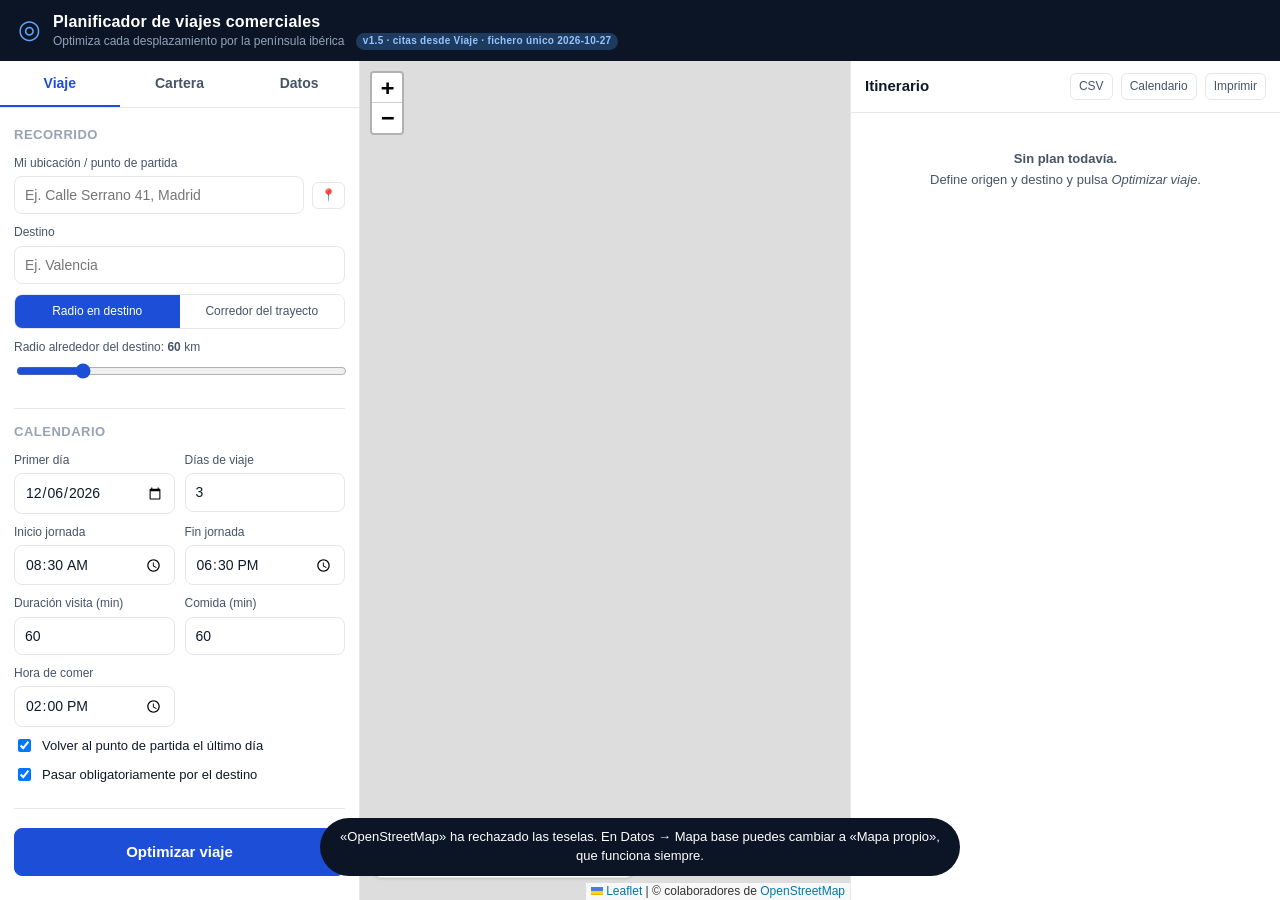
==== commit d631170d: "Dar de alta las citas desde la pestaña Viaje Marcar una reunión obligaba a ir a Cartera, abrir la fi" ====
--- a/planner/planner-standalone.html
+++ b/planner/planner-standalone.html
@@ -1107,6 +1107,17 @@
   text-shadow: 0 0 3px #fff, 0 0 3px #fff, 0 0 3px #fff;
 }
 
+/* Alta rápida de citas pactadas */
+.grid3 { display: grid; grid-template-columns: 1.2fr 1fr 0.7fr; gap: 0 8px; }
+.appt-add {
+  margin-top: 10px; padding: 10px;
+  border: 1px solid var(--line); border-radius: var(--radius); background: #f8fafc;
+}
+.appt-add .btn { width: 100%; }
+.appt-msg { font-size: 11px; margin-top: 6px; min-height: 14px; }
+.appt-msg.ok { color: #15803d; }
+.appt-msg.error { color: #b45309; }
+
 </style>
 </head>
 
@@ -1117,7 +1128,7 @@
       <div>
         <h1>Planificador de viajes comerciales</h1>
         <p>Optimiza cada desplazamiento por la península ibérica
-          <span class="build-tag" id="build-tag">v1.4 · OpenStreetMap · fichero único 2026-10-27</span>
+          <span class="build-tag" id="build-tag">v1.5 · citas desde Viaje · fichero único 2026-10-27</span>
         </p>
       </div>
     </div>
@@ -1181,9 +1192,27 @@
 
         <div class="group">
           <h2>Citas ya pactadas</h2>
-          <p class="muted small">Visitas con hora cerrada. La agenda se construye alrededor de ellas y la app
-            te propone qué más ver cerca. Se marcan en la ficha de cada cliente.</p>
+          <p class="muted small">Visitas con hora cerrada. La agenda se construye alrededor de ellas, se duerme
+            cerca si hace falta y la app te propone qué más ver en los huecos.</p>
           <div id="appt-list" class="appt-list"></div>
+
+          <div class="appt-add">
+            <label class="field full">
+              <span>Cliente con el que has quedado</span>
+              <input id="appt-client" list="appt-clients" placeholder="Escribe para buscar en tu cartera…"
+                autocomplete="off" />
+              <datalist id="appt-clients"></datalist>
+            </label>
+            <div class="grid3">
+              <label class="field"><span>Fecha</span><input id="appt-date" type="date" /></label>
+              <label class="field"><span>Hora</span><input id="appt-time" type="time" /></label>
+              <label class="field"><span>Minutos</span>
+                <input id="appt-dur" type="number" min="15" max="480" step="15" placeholder="60" /></label>
+            </div>
+            <button class="btn primary" id="btn-add-appt">Añadir cita pactada</button>
+            <div class="appt-msg" id="appt-msg"></div>
+          </div>
+
           <label class="field full" style="margin-top:10px">
             <span>Buscar visitas hasta <b id="apptNearbyKm-val">35</b> km alrededor de cada cita</span>
             <input id="apptNearbyKm" type="range" min="5" max="120" step="5" value="35" />
@@ -1211,23 +1240,7 @@
           </div>
         </div>
 
-        <details class="group">
-          <summary><h2>Criterio de priorización</h2></summary>
-          <label class="field full"><span>Peso de la prioridad: <b id="wPriority-val">1</b></span>
-            <input id="wPriority" type="range" min="0" max="3" step="0.1" value="1" /></label>
-          <label class="field full"><span>Peso del valor potencial: <b id="wValue-val">1</b></span>
-            <input id="wValue" type="range" min="0" max="3" step="0.1" value="1" /></label>
-          <label class="field full"><span>Peso del tiempo sin visitar: <b id="wRecency-val">0.6</b></span>
-            <input id="wRecency" type="range" min="0" max="3" step="0.1" value="0.6" /></label>
-          <label class="field full"><span>Enfoque: <b id="prospectBias-val">equilibrado</b></span>
-            <input id="prospectBias" type="range" min="-1" max="1" step="0.1" value="0" />
-            <small class="hint">A la izquierda prioriza fidelizar clientes; a la derecha, captar prospectos.</small>
-          </label>
-          <label class="field full"><span>Máx. paradas candidatas a evaluar</span>
-            <input id="maxCandidates" type="number" min="10" max="95" step="5" value="80" />
-            <small class="hint">Más candidatas = mejor plan pero cálculo más lento (límite de OSRM: 95).</small>
-          </label>
-        </details>
+        
 
         <div class="actions">
           <button class="btn primary big" id="btn-optimize">Optimizar viaje</button>
@@ -1302,6 +1315,24 @@
           </div>
           <small class="hint">Se usan si OSRM no está disponible (sin conexión o demasiadas paradas).</small>
         </div>
+
+<details class="group">
+          <summary><h2>Criterio de priorización</h2></summary>
+          <label class="field full"><span>Peso de la prioridad: <b id="wPriority-val">1</b></span>
+            <input id="wPriority" type="range" min="0" max="3" step="0.1" value="1" /></label>
+          <label class="field full"><span>Peso del valor potencial: <b id="wValue-val">1</b></span>
+            <input id="wValue" type="range" min="0" max="3" step="0.1" value="1" /></label>
+          <label class="field full"><span>Peso del tiempo sin visitar: <b id="wRecency-val">0.6</b></span>
+            <input id="wRecency" type="range" min="0" max="3" step="0.1" value="0.6" /></label>
+          <label class="field full"><span>Enfoque: <b id="prospectBias-val">equilibrado</b></span>
+            <input id="prospectBias" type="range" min="-1" max="1" step="0.1" value="0" />
+            <small class="hint">A la izquierda prioriza fidelizar clientes; a la derecha, captar prospectos.</small>
+          </label>
+          <label class="field full"><span>Máx. paradas candidatas a evaluar</span>
+            <input id="maxCandidates" type="number" min="10" max="95" step="5" value="80" />
+            <small class="hint">Más candidatas = mejor plan pero cálculo más lento (límite de OSRM: 95).</small>
+          </label>
+        </details>
 
         <div class="group">
           <h2>Datos guardados</h2>
@@ -6756,10 +6787,83 @@
     });
   }
 
+  /** Etiqueta única por cliente para el desplegable de búsqueda. */
+  function apptLabel(c) {
+    return c.name + (c.city ? ' · ' + c.city : '');
+  }
+
+  /** Rellena el desplegable con la cartera actual. */
+  function refreshApptPicker() {
+    var dl = $('#appt-clients');
+    if (!dl) return;
+    dl.innerHTML = '';
+    BTP.store.state.clients.slice()
+      .sort(function (a, b) { return a.name.localeCompare(b.name, 'es'); })
+      .forEach(function (c) {
+        if (BTP.store.hasAppointment(c)) return;   // ya tiene cita
+        dl.appendChild(U.el('option', { value: apptLabel(c) }));
+      });
+  }
+
+  function findClientByLabel(texto) {
+    var buscado = U.norm(texto);
+    if (!buscado) return null;
+    var lista = BTP.store.state.clients;
+    var i;
+    for (i = 0; i < lista.length; i++) {
+      if (U.norm(apptLabel(lista[i])) === buscado) return lista[i];
+    }
+    for (i = 0; i < lista.length; i++) {
+      if (U.norm(lista[i].name) === buscado) return lista[i];
+    }
+    var parciales = lista.filter(function (c) { return U.norm(c.name).indexOf(buscado) >= 0; });
+    return parciales.length === 1 ? parciales[0] : null;
+  }
+
+  function addAppointment() {
+    var msg = $('#appt-msg');
+    var c = findClientByLabel($('#appt-client').value);
+    var hora = $('#appt-time').value;
+    var fecha = $('#appt-date').value;
+    var dur = Number($('#appt-dur').value) || 0;
+
+    msg.className = 'appt-msg error';
+    if (!c) {
+      msg.textContent = 'No encuentro ese cliente. Elígelo del desplegable, o créalo antes en la pestaña Cartera.';
+      return;
+    }
+    if (!hora) { msg.textContent = 'Falta la hora de la reunión.'; return; }
+
+    c.apptDate = fecha;
+    c.apptTime = hora;
+    if (dur) c.duration = dur;
+    BTP.store.saveClients();
+
+    var avisos = [];
+    if (c.lat == null) avisos.push('no tiene coordenadas: geocodifícalo en Datos antes de optimizar');
+    if (fecha) {
+      var off = U.daysBetween(S.startDate, fecha);
+      if (off !== null && (off < 0 || off >= Number(S.days))) {
+        avisos.push('la fecha cae fuera de los ' + S.days + ' días del viaje');
+      }
+    }
+    msg.className = 'appt-msg' + (avisos.length ? ' error' : ' ok');
+    msg.textContent = avisos.length
+      ? 'Cita guardada, pero ' + avisos.join(' y ') + '.'
+      : 'Cita guardada. Pulsa «Optimizar viaje» para montar la agenda a su alrededor.';
+
+    $('#appt-client').value = '';
+    $('#appt-time').value = '';
+    $('#appt-dur').value = '';
+    refreshAll();
+    toast('Cita con ' + c.name + ' a las ' + hora);
+  }
+
   /** Listado de citas pactadas en el panel de control. */
   function renderAppointments() {
     var box = $('#appt-list');
     box.innerHTML = '';
+    refreshApptPicker();
     var withAppt = BTP.store.state.clients.filter(BTP.store.hasAppointment)
       .sort(function (a, b) {
         return (a.apptDate || '9999').localeCompare(b.apptDate || '9999') ||
@@ -6767,10 +6871,7 @@
       });
 
     if (!withAppt.length) {
-      box.appendChild(U.el('div', {
-        class: 'muted small',
-        text: 'Ninguna. Abre un cliente en la pestaña Cartera y rellena «Cita pactada».'
-      }));
+      box.appendChild(U.el('div', { class: 'muted small', text: 'Todavía no has apuntado ninguna.' }));
       return;
     }
 
@@ -6867,6 +6968,10 @@
 
   function bindActions() {
     $('#btn-optimize').addEventListener('click', optimize);
+    $('#btn-add-appt').addEventListener('click', addAppointment);
+    $('#appt-client').addEventListener('keydown', function (e) {
+      if (e.key === 'Enter') { e.preventDefault(); $('#appt-time').focus(); }
+    });
 
     $('#client-search').addEventListener('input', U.debounce(function () {
       BTP.clients.renderList($('#client-list'), $('#client-search').value);
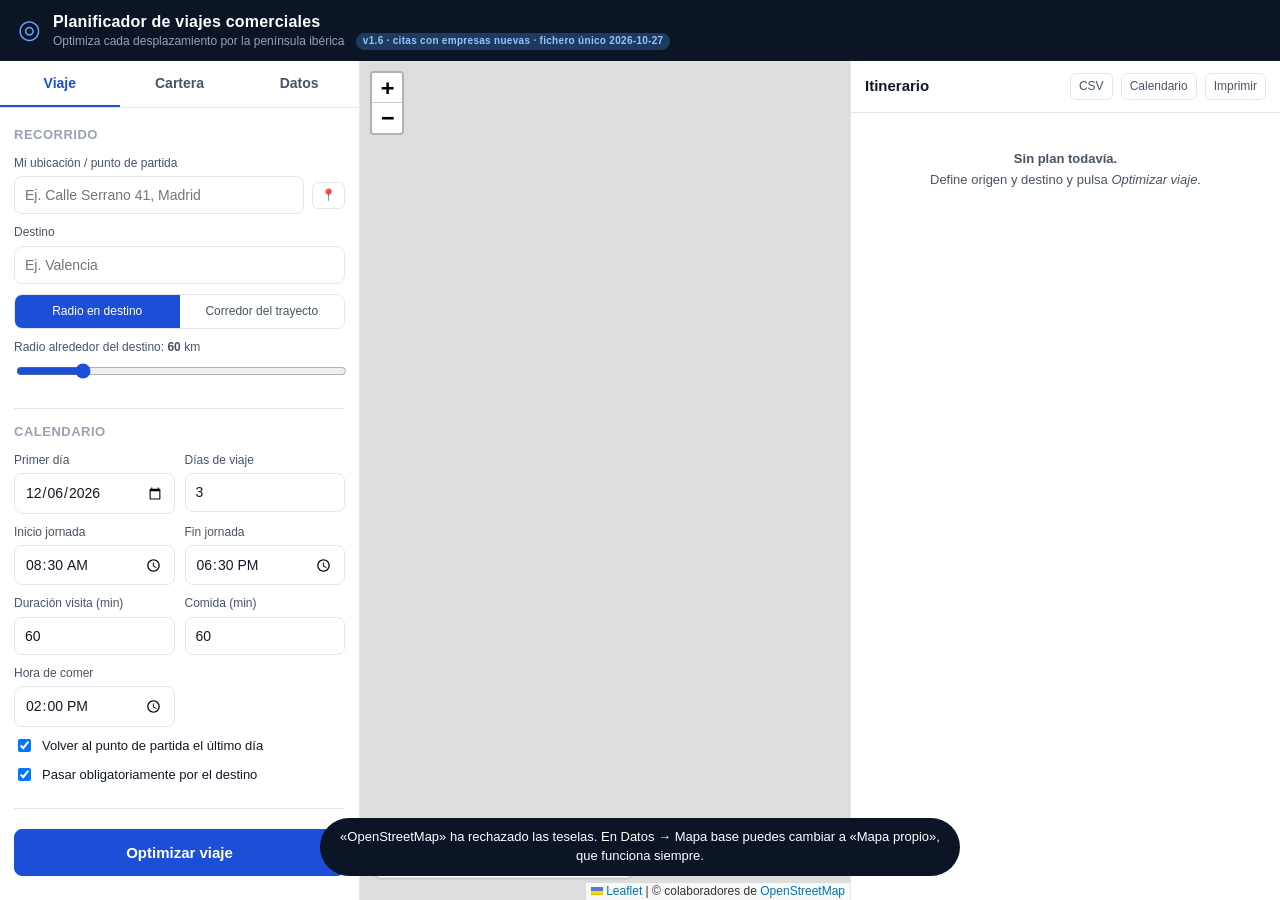
==== commit e8c8a85b: "Permitir citas con empresas que no están en la cartera El caso natural es «tengo una reunión en tal " ====
--- a/planner/planner-standalone.html
+++ b/planner/planner-standalone.html
@@ -1128,7 +1128,7 @@
       <div>
         <h1>Planificador de viajes comerciales</h1>
         <p>Optimiza cada desplazamiento por la península ibérica
-          <span class="build-tag" id="build-tag">v1.5 · citas desde Viaje · fichero único 2026-10-27</span>
+          <span class="build-tag" id="build-tag">v1.6 · citas con empresas nuevas · fichero único 2026-10-27</span>
         </p>
       </div>
     </div>
@@ -1198,10 +1198,14 @@
 
           <div class="appt-add">
             <label class="field full">
-              <span>Cliente con el que has quedado</span>
-              <input id="appt-client" list="appt-clients" placeholder="Escribe para buscar en tu cartera…"
+              <span>Empresa con la que has quedado</span>
+              <input id="appt-client" list="appt-clients" placeholder="De tu cartera, o un nombre nuevo"
                 autocomplete="off" />
               <datalist id="appt-clients"></datalist>
+            </label>
+            <label class="field full">
+              <span>Dirección o ciudad</span>
+              <input id="appt-place" type="text" placeholder="Sólo si la empresa es nueva" autocomplete="off" />
             </label>
             <div class="grid3">
               <label class="field"><span>Fecha</span><input id="appt-date" type="date" /></label>
@@ -6820,43 +6824,94 @@
     return parciales.length === 1 ? parciales[0] : null;
   }
 
-  function addAppointment() {
-    var msg = $('#appt-msg');
-    var c = findClientByLabel($('#appt-client').value);
-    var hora = $('#appt-time').value;
-    var fecha = $('#appt-date').value;
-    var dur = Number($('#appt-dur').value) || 0;
-
-    msg.className = 'appt-msg error';
-    if (!c) {
-      msg.textContent = 'No encuentro ese cliente. Elígelo del desplegable, o créalo antes en la pestaña Cartera.';
-      return;
-    }
-    if (!hora) { msg.textContent = 'Falta la hora de la reunión.'; return; }
-
-    c.apptDate = fecha;
-    c.apptTime = hora;
-    if (dur) c.duration = dur;
-    BTP.store.saveClients();
-
+  /** Avisos que no impiden guardar la cita, pero conviene ver. */
+  function apptWarnings(c, fecha, hora) {
     var avisos = [];
-    if (c.lat == null) avisos.push('no tiene coordenadas: geocodifícalo en Datos antes de optimizar');
+    if (c.lat == null) avisos.push('no he podido situarla en el mapa: revisa la dirección en Cartera');
     if (fecha) {
       var off = U.daysBetween(S.startDate, fecha);
       if (off !== null && (off < 0 || off >= Number(S.days))) {
         avisos.push('la fecha cae fuera de los ' + S.days + ' días del viaje');
       }
     }
-    msg.className = 'appt-msg' + (avisos.length ? ' error' : ' ok');
-    msg.textContent = avisos.length
-      ? 'Cita guardada, pero ' + avisos.join(' y ') + '.'
-      : 'Cita guardada. Pulsa «Optimizar viaje» para montar la agenda a su alrededor.';
-
-    $('#appt-client').value = '';
-    $('#appt-time').value = '';
-    $('#appt-dur').value = '';
-    refreshAll();
-    toast('Cita con ' + c.name + ' a las ' + hora);
+    var min = U.parseHM(hora);
+    if (min < U.parseHM(S.dayStart) || min > U.parseHM(S.dayEnd)) {
+      avisos.push('las ' + hora + ' quedan fuera de tu jornada (' + S.dayStart + '–' + S.dayEnd +
+        '); si te has equivocado de AM/PM, corrígelo');
+    }
+    return avisos;
+  }
+
+  function addAppointment() {
+    var msg = $('#appt-msg');
+    var btn = $('#btn-add-appt');
+    var nombre = $('#appt-client').value.trim();
+    var lugar = $('#appt-place').value.trim();
+    var hora = $('#appt-time').value;
+    var fecha = $('#appt-date').value;
+    var dur = Number($('#appt-dur').value) || 0;
+
+    msg.className = 'appt-msg error';
+    if (!nombre) { msg.textContent = 'Escribe con qué empresa has quedado.'; return; }
+    if (!hora) { msg.textContent = 'Falta la hora de la reunión.'; return; }
+
+    var c = findClientByLabel(nombre);
+    var esNueva = !c;
+    if (esNueva && !lugar) {
+      msg.textContent = '«' + nombre + '» no está en tu cartera. Añade su dirección o ciudad para poder situarla.';
+      return;
+    }
+
+    btn.disabled = true;
+    msg.className = 'appt-msg';
+    msg.textContent = esNueva ? 'Creando la ficha y buscando la dirección…' : 'Guardando…';
+
+    var listo;
+    if (esNueva) {
+      c = BTP.store.normalizeClient({
+        name: nombre.split(' · ')[0],
+        type: 'prospecto',
+        priority: 3,
+        address: lugar
+      });
+      // upsertClient devuelve la copia normalizada que queda guardada: hay que
+      // escribir la cita sobre ésa, no sobre el objeto original.
+      listo = BTP.geocode.geocodeClient(c).then(function () {
+        return BTP.store.upsertClient(c);
+      });
+    } else if (lugar && c.lat == null) {
+      c.address = lugar;
+      listo = BTP.geocode.geocodeClient(c).then(function () { return c; });
+    } else {
+      listo = Promise.resolve(c);
+    }
+
+    listo.then(function (cli) {
+      cli.apptDate = fecha;
+      cli.apptTime = hora;
+      if (dur) cli.duration = dur;
+      BTP.store.saveClients();
+
+      var avisos = apptWarnings(cli, fecha, hora);
+      msg.className = 'appt-msg' + (avisos.length ? ' error' : ' ok');
+      msg.textContent = (esNueva ? 'Añadida «' + cli.name + '» a tu cartera y guardada la cita. ' : 'Cita guardada. ') +
+        (avisos.length
+          ? 'Ojo: ' + avisos.join('; ') + '.'
+          : 'Pulsa «Optimizar viaje» para montar la agenda a su alrededor.');
+
+      $('#appt-client').value = '';
+      $('#appt-place').value = '';
+      $('#appt-time').value = '';
+      $('#appt-dur').value = '';
+      btn.disabled = false;
+      refreshAll();
+      if (cli.lat != null) BTP.map.flyTo(cli.lat, cli.lng, 11);
+      toast('Cita con ' + cli.name + ' a las ' + hora);
+    }).catch(function (err) {
+      btn.disabled = false;
+      msg.className = 'appt-msg error';
+      msg.textContent = 'No se ha podido guardar: ' + (err.message || err);
+    });
   }
 
   /** Listado de citas pactadas en el panel de control. */
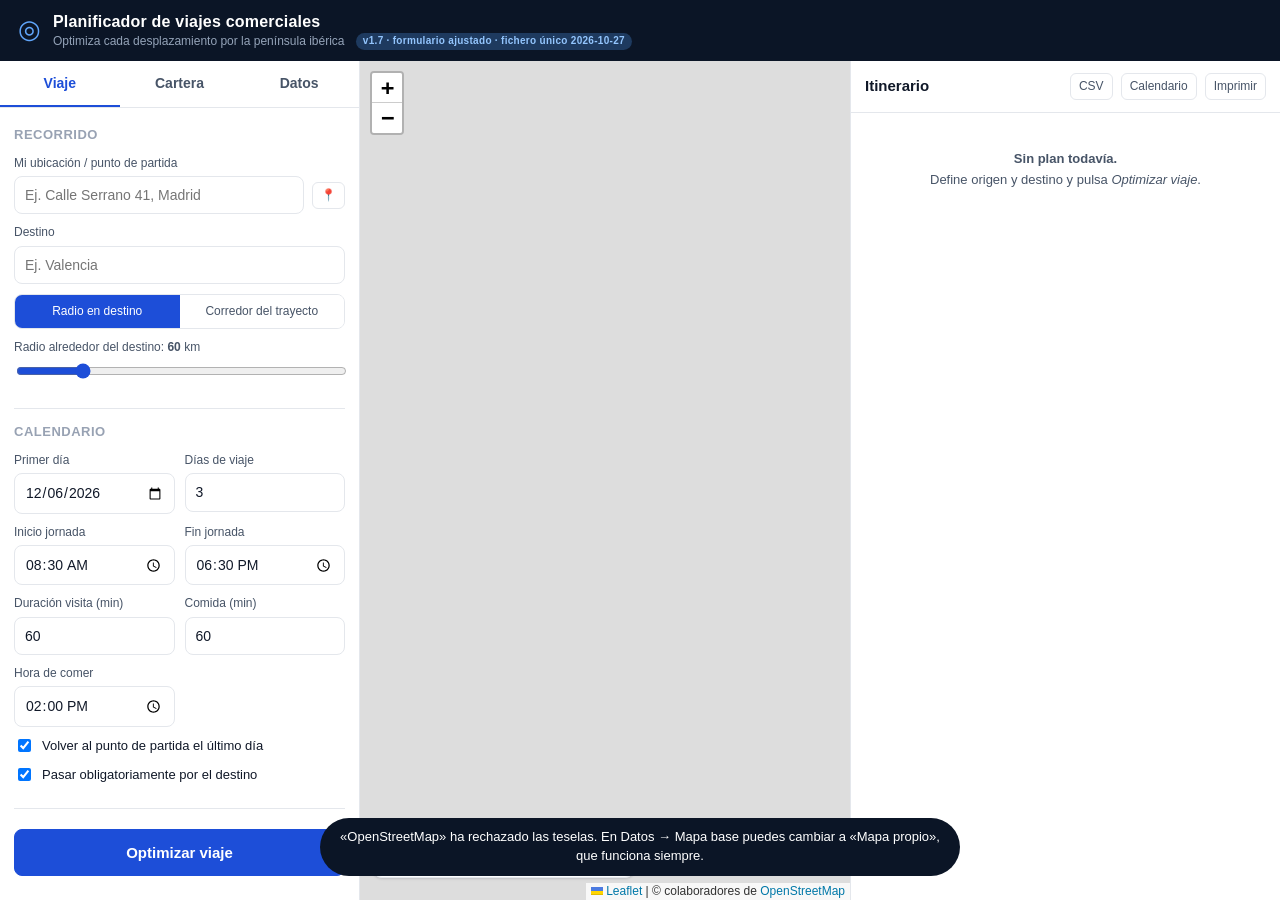
==== commit edf6107a: "Ajustar el formulario de citas y rellenar la dirección conocida El campo de minutos aparecía cortado" ====
--- a/planner/planner-standalone.html
+++ b/planner/planner-standalone.html
@@ -800,7 +800,7 @@
 .row.wrap { flex-wrap: wrap; }
 .row > input, .row > select { flex: 1; min-width: 0; }
 
-input[type=text], input[type=search], input[type=number], input[type=date], input[type=time],
+input:not([type=checkbox]):not([type=range]):not([type=radio]):not([type=file]),
 select, textarea {
   width: 100%;
   padding: 8px 10px;
@@ -1108,7 +1108,7 @@
 }
 
 /* Alta rápida de citas pactadas */
-.grid3 { display: grid; grid-template-columns: 1.2fr 1fr 0.7fr; gap: 0 8px; }
+
 .appt-add {
   margin-top: 10px; padding: 10px;
   border: 1px solid var(--line); border-radius: var(--radius); background: #f8fafc;
@@ -1118,6 +1118,12 @@
 .appt-msg.ok { color: #15803d; }
 .appt-msg.error { color: #b45309; }
 
+.appt-add input { min-width: 0; }
+.appt-add .grid2 { gap: 0 8px; }
+#appt-place.required { border-color: #f59e0b; background: #fffbeb; }
+.hint.ok { color: #15803d; }
+.hint.warn { color: #b45309; }
+
 </style>
 </head>
 
@@ -1128,7 +1134,7 @@
       <div>
         <h1>Planificador de viajes comerciales</h1>
         <p>Optimiza cada desplazamiento por la península ibérica
-          <span class="build-tag" id="build-tag">v1.6 · citas con empresas nuevas · fichero único 2026-10-27</span>
+          <span class="build-tag" id="build-tag">v1.7 · formulario ajustado · fichero único 2026-10-27</span>
         </p>
       </div>
     </div>
@@ -1199,16 +1205,20 @@
           <div class="appt-add">
             <label class="field full">
               <span>Empresa con la que has quedado</span>
-              <input id="appt-client" list="appt-clients" placeholder="De tu cartera, o un nombre nuevo"
+              <input id="appt-client" type="text" list="appt-clients" placeholder="De tu cartera, o un nombre nuevo"
                 autocomplete="off" />
               <datalist id="appt-clients"></datalist>
+              <small class="hint" id="appt-who"></small>
             </label>
             <label class="field full">
               <span>Dirección o ciudad</span>
-              <input id="appt-place" type="text" placeholder="Sólo si la empresa es nueva" autocomplete="off" />
+              <input id="appt-place" type="text" placeholder="Escribe el nombre de la empresa primero"
+                autocomplete="off" />
             </label>
-            <div class="grid3">
-              <label class="field"><span>Fecha</span><input id="appt-date" type="date" /></label>
+            <label class="field full">
+              <span>Fecha</span><input id="appt-date" type="date" />
+            </label>
+            <div class="grid2">
               <label class="field"><span>Hora</span><input id="appt-time" type="time" /></label>
               <label class="field"><span>Minutos</span>
                 <input id="appt-dur" type="number" min="15" max="480" step="15" placeholder="60" /></label>
@@ -6842,6 +6852,42 @@
     return avisos;
   }
 
+  /**
+   * Reacciona a lo que se escribe en el nombre de la empresa: si está en la
+   * cartera, muestra su dirección; si no, la pide.
+   */
+  function updateApptPlace() {
+    var nombre = $('#appt-client').value.trim();
+    var place = $('#appt-place');
+    var who = $('#appt-who');
+
+    if (!nombre) {
+      who.textContent = '';
+      who.className = 'hint';
+      place.value = '';
+      place.placeholder = 'Escribe el nombre de la empresa primero';
+      place.classList.remove('required');
+      return;
+    }
+
+    var c = findClientByLabel(nombre);
+    if (c) {
+      var dir = BTP.store.fullAddress(c);
+      place.value = dir;
+      place.placeholder = 'Dirección de la ficha';
+      place.classList.remove('required');
+      who.className = 'hint ok';
+      who.textContent = '✓ En tu cartera · ' + (c.type === 'cliente' ? 'cliente' : 'prospecto') +
+        (c.lat == null ? ' · sin coordenadas todavía' : '');
+    } else {
+      if (!place.classList.contains('required')) place.value = '';
+      place.placeholder = 'Obligatorio: ¿dónde está?  Ej. Derio, Bizkaia';
+      place.classList.add('required');
+      who.className = 'hint warn';
+      who.textContent = 'No está en tu cartera: indica dónde está y se crea la ficha al agendar.';
+    }
+  }
+
   function addAppointment() {
     var msg = $('#appt-msg');
     var btn = $('#btn-add-appt');
@@ -6879,8 +6925,10 @@
       listo = BTP.geocode.geocodeClient(c).then(function () {
         return BTP.store.upsertClient(c);
       });
-    } else if (lugar && c.lat == null) {
+    } else if (lugar && (c.lat == null || lugar !== BTP.store.fullAddress(c))) {
       c.address = lugar;
+      c.postal = ''; c.city = ''; c.province = '';
+      c.lat = null; c.lng = null;
       listo = BTP.geocode.geocodeClient(c).then(function () { return c; });
     } else {
       listo = Promise.resolve(c);
@@ -6901,6 +6949,7 @@
 
       $('#appt-client').value = '';
       $('#appt-place').value = '';
+      updateApptPlace();
       $('#appt-time').value = '';
       $('#appt-dur').value = '';
       btn.disabled = false;
@@ -7024,8 +7073,10 @@
   function bindActions() {
     $('#btn-optimize').addEventListener('click', optimize);
     $('#btn-add-appt').addEventListener('click', addAppointment);
+    $('#appt-client').addEventListener('input', updateApptPlace);
+    $('#appt-client').addEventListener('change', updateApptPlace);
     $('#appt-client').addEventListener('keydown', function (e) {
-      if (e.key === 'Enter') { e.preventDefault(); $('#appt-time').focus(); }
+      if (e.key === 'Enter') { e.preventDefault(); $('#appt-place').focus(); }
     });
 
     $('#client-search').addEventListener('input', U.debounce(function () {
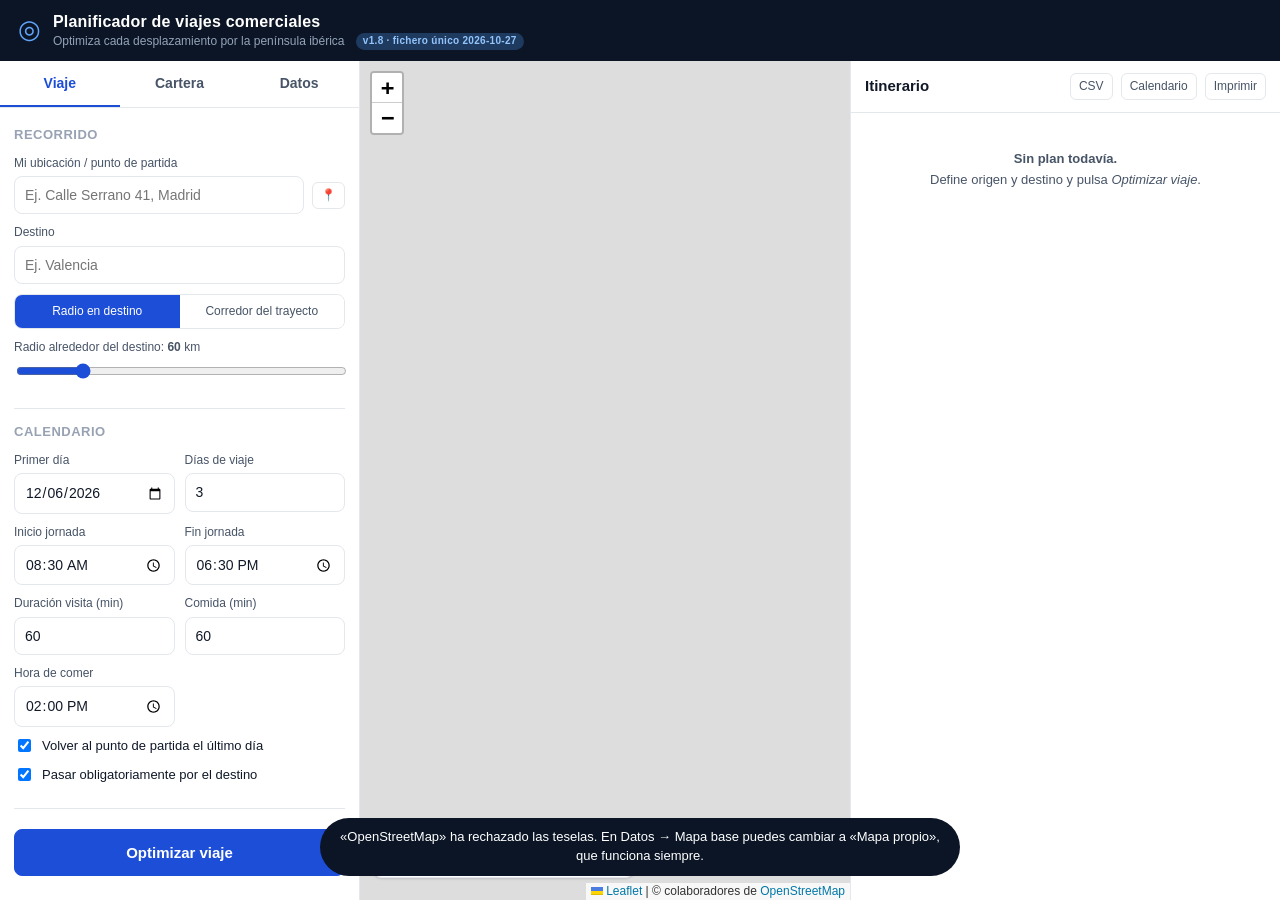
==== commit af5c4eef: "Hacer la aplicación instalable en Android y iPhone Se convierte en PWA, de modo que se instala desde" ====
--- a/planner/planner-standalone.html
+++ b/planner/planner-standalone.html
@@ -3,10 +3,15 @@
 
 <head>
   <meta charset="utf-8" />
-  <meta name="viewport" content="width=device-width, initial-scale=1" />
+  <meta name="viewport" content="width=device-width, initial-scale=1, viewport-fit=cover" />
   <title>Planificador de viajes comerciales · Península Ibérica</title>
   <meta name="description"
     content="Planifica viajes de negocio de forma gráfica: clientes y prospectos sobre el mapa, rutas optimizadas y máximo número de visitas por viaje." />
+  <meta name="theme-color" content="#0b1526" />
+  <meta name="mobile-web-app-capable" content="yes" />
+  <meta name="apple-mobile-web-app-capable" content="yes" />
+  <meta name="apple-mobile-web-app-status-bar-style" content="black-translucent" />
+  <meta name="apple-mobile-web-app-title" content="Viajes" />
   <style>
 /* required styles */
 
@@ -1019,7 +1024,7 @@
 .toast.show { opacity: 1; transform: translate(-50%, 0); }
 
 /* ------------------------------------------------------------ Responsive */
-@media (max-width: 1200px) {
+@media (max-width: 1200px) and (min-width: 721px) {
   body { overflow: auto; }
   .layout { grid-template-columns: 1fr; }
   .sidebar { border-right: 0; border-bottom: 1px solid var(--line); max-height: none; }
@@ -1124,6 +1129,79 @@
 .hint.ok { color: #15803d; }
 .hint.warn { color: #b45309; }
 
+/* ----------------------------------------------------------------- Móvil */
+.mobile-nav { display: none; }
+
+@media (max-width: 720px) {
+  body { overflow: hidden; }
+
+  .topbar { padding: 8px 12px; padding-top: calc(8px + env(safe-area-inset-top)); }
+  .brand h1 { font-size: 14px; }
+  .brand p { font-size: 10px; }
+  .brand .logo { font-size: 20px; }
+  .build-tag { display: block; margin: 2px 0 0; }
+  .top-status { display: none; }
+
+  /* Una sola vista a la vez, a pantalla completa */
+  .layout { grid-template-columns: 1fr; grid-template-rows: 1fr; position: relative; }
+  .sidebar, .map-wrap, .itin-wrap {
+    grid-row: 1; grid-column: 1;
+    display: none;
+    height: 100%;
+    min-height: 0;
+    border: 0;
+  }
+  body[data-view="panel"] .sidebar,
+  body[data-view="mapa"] .map-wrap,
+  body[data-view="itinerario"] .itin-wrap { display: flex; flex-direction: column; }
+  body[data-view="panel"] .sidebar { display: block; overflow-y: auto; }
+
+  .itinerary { overflow-y: auto; flex: 1; }
+  .legend { bottom: 12px; left: 8px; font-size: 11px; padding: 6px 8px; gap: 8px; }
+
+  /* Barra inferior de navegación */
+  .mobile-nav {
+    display: flex;
+    flex: 0 0 auto;
+    border-top: 1px solid var(--line);
+    background: var(--panel);
+    padding-bottom: env(safe-area-inset-bottom);
+  }
+  .mobile-nav button {
+    flex: 1; padding: 11px 4px; border: 0; background: none;
+    font: inherit; font-size: 12px; font-weight: 600; color: var(--ink-2); cursor: pointer;
+    border-top: 3px solid transparent; margin-top: -1px;
+  }
+  .mobile-nav button.active { color: var(--brand); border-top-color: var(--brand); }
+
+  /* Objetivos táctiles más grandes */
+  .tab { padding: 14px 6px; }
+  .mini { padding: 7px 10px; font-size: 13px; }
+  .btn { padding: 11px 14px; }
+  .v-actions { flex-direction: row; gap: 6px; }
+  .tl-row.visit { padding: 10px 10px; }
+  input, select, textarea { font-size: 16px; }   /* evita el zoom automático en iOS */
+
+  .grid2 { grid-template-columns: 1fr 1fr; }
+  .form-grid { grid-template-columns: 1fr; }
+  .map-grid { grid-template-columns: 1fr; }
+  .kpis { grid-template-columns: repeat(3, 1fr); }
+  .suggest { margin-left: 10px; margin-right: 4px; }
+  .modal-box { max-height: 94vh; }
+  .modal-backdrop { padding: 8px; }
+}
+
+@media (max-width: 380px) {
+  .kpis { grid-template-columns: repeat(2, 1fr); }
+  .mobile-nav button { font-size: 11px; }
+}
+
+/* Acciones de visita: los enlaces deben verse como los botones */
+a.mini { text-decoration: none; display: inline-flex; align-items: center; justify-content: center; }
+@media (max-width: 720px) {
+  .v-actions { flex-wrap: wrap; max-width: 96px; justify-content: flex-end; }
+}
+
 </style>
 </head>
 
@@ -1134,7 +1212,7 @@
       <div>
         <h1>Planificador de viajes comerciales</h1>
         <p>Optimiza cada desplazamiento por la península ibérica
-          <span class="build-tag" id="build-tag">v1.7 · formulario ajustado · fichero único 2026-10-27</span>
+          <span class="build-tag" id="build-tag">v1.8 · fichero único 2026-10-27</span>
         </p>
       </div>
     </div>
@@ -1383,6 +1461,12 @@
       <div id="itinerary" class="itinerary"></div>
     </aside>
   </main>
+
+  <nav class="mobile-nav" id="mobile-nav">
+    <button data-view="panel" class="active">☰ Panel</button>
+    <button data-view="mapa">🗺 Mapa</button>
+    <button data-view="itinerario">📋 Itinerario</button>
+  </nav>
 
   <div id="modal" class="modal-backdrop"></div>
   <div id="toast" class="toast"></div>
@@ -3746,6 +3830,15 @@
     row.appendChild(main);
 
     var actions = el('div', { class: 'v-actions' }, [
+      (c && c.phone) ? el('a', {
+        class: 'mini', title: 'Llamar a ' + c.phone, text: '📞',
+        href: 'tel:' + String(c.phone).replace(/[^+\d]/g, '')
+      }) : null,
+      el('a', {
+        class: 'mini', title: 'Cómo llegar', text: '🧭', target: '_blank', rel: 'noopener',
+        href: 'https://www.google.com/maps/dir/?api=1&travelmode=driving&destination=' +
+          node.lat.toFixed(6) + ',' + node.lng.toFixed(6)
+      }),
       el('button', {
         class: 'mini', title: 'Centrar en el mapa', text: '🎯',
         onclick: function () { BTP.map.flyTo(node.lat, node.lng, 14); }
@@ -7036,6 +7129,9 @@
       plan.days.forEach(function (d) { (d.points || []).forEach(function (x) { pts.push(x); }); });
       BTP.map.fitTo(pts);
       topStatus('');
+      if (BTP.mostrarVista && window.matchMedia('(max-width: 720px)').matches) {
+        BTP.mostrarVista('itinerario');
+      }
       toast(plan.totals.visits + ' visitas en ' + plan.totals.days + ' día(s) · ' +
         Math.round(plan.totals.km) + ' km');
     }).catch(function (err) {
@@ -7068,6 +7164,24 @@
         $$('.tab-panel').forEach(function (p) { p.classList.toggle('active', p.id === 'tab-' + id); });
       });
     });
+  }
+
+  /** En el móvil sólo se ve una de las tres zonas a la vez. */
+  function bindMobileNav() {
+    var nav = $('#mobile-nav');
+    if (!nav) return;
+    function mostrar(vista) {
+      document.body.setAttribute('data-view', vista);
+      $$('#mobile-nav button').forEach(function (b) {
+        b.classList.toggle('active', b.getAttribute('data-view') === vista);
+      });
+      if (vista === 'mapa') BTP.map.invalidate();
+    }
+    $$('#mobile-nav button').forEach(function (b) {
+      b.addEventListener('click', function () { mostrar(b.getAttribute('data-view')); });
+    });
+    mostrar('panel');
+    BTP.mostrarVista = mostrar;
   }
 
   function bindActions() {
@@ -7185,6 +7299,7 @@
     bindTabs();
     bindForm();
     bindActions();
+    bindMobileNav();
     BTP.clients.setOnChange(function () { refreshAll(); });
 
     renderItinerary();
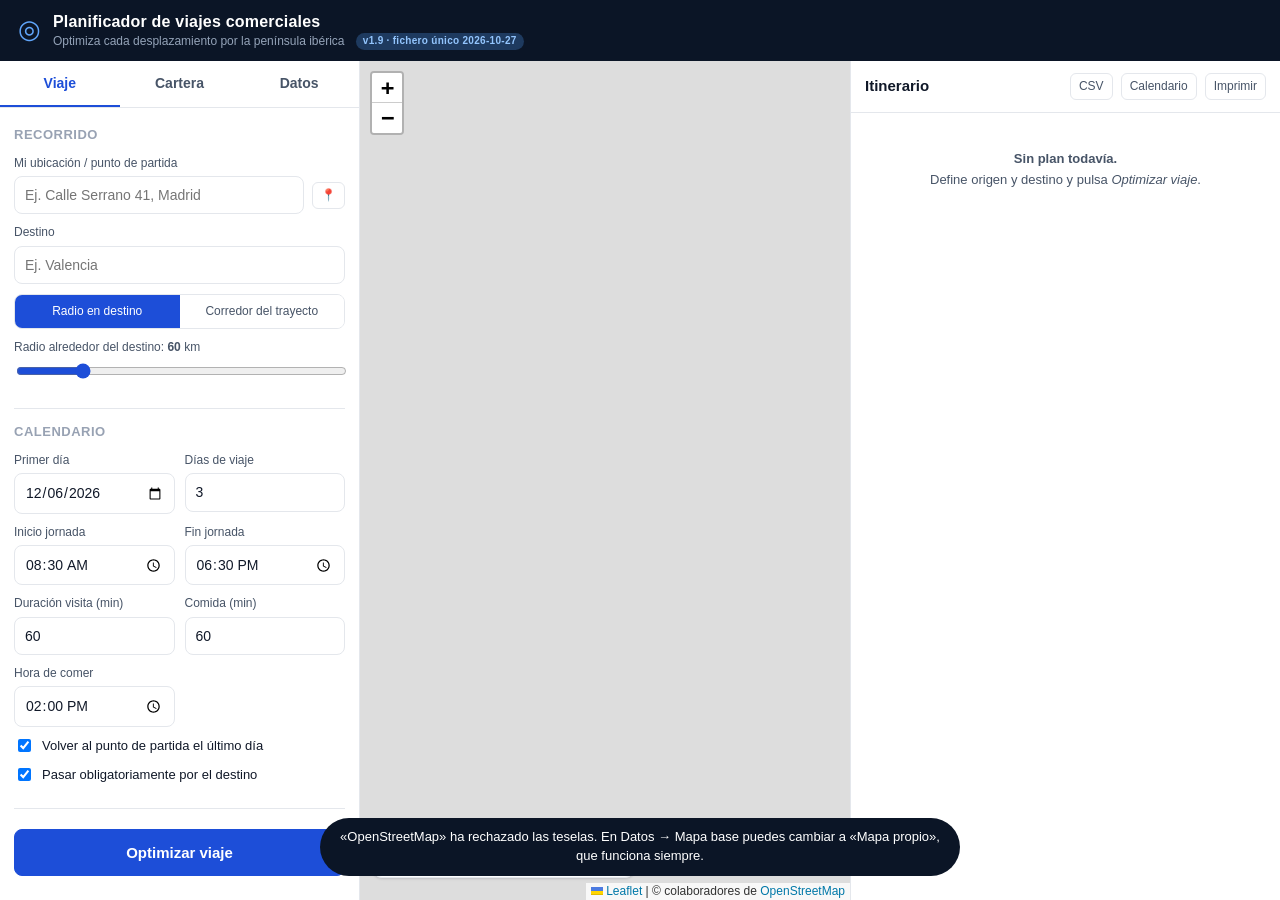
==== commit d1695758: "Copiar los datos entre dispositivos y no vaciar el viaje por una cita imposible Los datos viven en e" ====
--- a/planner/planner-standalone.html
+++ b/planner/planner-standalone.html
@@ -1212,7 +1212,7 @@
       <div>
         <h1>Planificador de viajes comerciales</h1>
         <p>Optimiza cada desplazamiento por la península ibérica
-          <span class="build-tag" id="build-tag">v1.8 · fichero único 2026-10-27</span>
+          <span class="build-tag" id="build-tag">v1.9 · fichero único 2026-10-27</span>
         </p>
       </div>
     </div>
@@ -1431,9 +1431,23 @@
           <p class="muted small" id="storage-info"></p>
           <div class="row wrap">
             <button class="btn" id="btn-demo">Cargar ejemplo</button>
-            <button class="btn" id="btn-export-clients">Exportar cartera</button>
+            <button class="btn" id="btn-export-clients">Exportar cartera (CSV)</button>
             <button class="btn danger" id="btn-clear-clients">Vaciar cartera</button>
           </div>
+        </div>
+
+        <div class="group">
+          <h2>Pasar los datos a otro dispositivo</h2>
+          <p class="muted small">Los datos viven en este navegador y no se sincronizan solos.
+            Esta copia lleva la cartera, las citas, los ajustes del viaje y las direcciones ya
+            localizadas, en un único fichero.</p>
+          <input type="file" id="backup-input" accept=".json,application/json" hidden />
+          <div class="row wrap">
+            <button class="btn primary" id="btn-backup">Guardar copia</button>
+            <button class="btn" id="btn-restore">Restaurar copia…</button>
+          </div>
+          <small class="hint">Guarda la copia, mándatela por correo o WhatsApp, ábrela en el móvil
+            y pulsa «Restaurar copia».</small>
         </div>
       </section>
     </aside>
@@ -1951,8 +1965,60 @@
     saveClients();
   }
 
+  /** Copia completa: cartera, ajustes y caché de direcciones. */
+  function exportBackup() {
+    return JSON.stringify({
+      formato: 'planificador-viajes',
+      version: 1,
+      fecha: new Date().toISOString(),
+      clientes: state.clients,
+      ajustes: state.settings,
+      geocache: state.geocache
+    }, null, 1);
+  }
+
+  /**
+   * Restaura una copia. modo 'reemplazar' borra lo que haya; 'combinar'
+   * añade los clientes nuevos y actualiza los que coincidan.
+   * Devuelve un resumen, o lanza un error si el fichero no es válido.
+   */
+  function importBackup(texto, modo) {
+    var datos;
+    try {
+      datos = JSON.parse(texto);
+    } catch (e) {
+      throw new Error('El fichero no es una copia válida (no se puede leer).');
+    }
+    if (!datos || datos.formato !== 'planificador-viajes' || !Array.isArray(datos.clientes)) {
+      throw new Error('Ese fichero no es una copia de este planificador.');
+    }
+
+    if (modo === 'reemplazar') {
+      state.clients = [];
+      saveClients();
+    }
+    var res = addClients(datos.clientes);
+
+    if (datos.ajustes) {
+      Object.keys(DEFAULT_SETTINGS).forEach(function (k) {
+        if (datos.ajustes[k] !== undefined) state.settings[k] = datos.ajustes[k];
+      });
+      saveSettings();
+    }
+    if (datos.geocache) {
+      Object.keys(datos.geocache).forEach(function (k) {
+        if (!state.geocache[k]) state.geocache[k] = datos.geocache[k];
+      });
+      saveGeocache();
+    }
+    res.fecha = datos.fecha || '';
+    return res;
+  }
+
   BTP.store = {
     state: state,
+    exportBackup: exportBackup,
+    importBackup: importBackup,
     DEFAULT_SETTINGS: DEFAULT_SETTINGS,
     saveClients: saveClients,
     saveSettings: saveSettings,
@@ -2932,10 +2998,13 @@
   }
 
   /**
-   * Inserta el nodo en la posición más barata que no descarte visitas ni
-   * rompa ninguna cita. Devuelve la nueva secuencia, o null si no cabe.
+   * Inserta el nodo en la posición más barata que no empeore la agenda.
+   * Se compara contra la situación de partida en lugar de exigir cero
+   * problemas: una cita imposible de cumplir (por ejemplo con la fecha
+   * fuera del viaje) no debe impedir que se planifique todo lo demás.
    */
   function insertFeasible(seq, node, ctx, maxTries) {
+    var base = simulate(seq, ctx);
     var opts = [];
     for (var pos = 0; pos <= seq.length; pos++) {
       opts.push({ pos: pos, cost: insertionCost(seq, pos, node, ctx) });
@@ -2946,7 +3015,10 @@
       var trial = seq.slice();
       trial.splice(opts[i].pos, 0, node);
       var sim = simulate(trial, ctx);
-      if (!sim.dropped.length && !sim.conflicts.length) return trial;
+      if (sim.dropped.indexOf(node) >= 0) continue;           // no ha entrado
+      if (sim.dropped.length > base.dropped.length) continue;  // ha echado a otra
+      if (sim.conflicts.length > base.conflicts.length) continue;
+      return trial;
     }
     return null;
   }
@@ -7249,6 +7321,46 @@
       BTP.map.fitTo(BTP.store.state.clients);
     });
 
+    $('#btn-backup').addEventListener('click', function () {
+      var n = BTP.store.state.clients.length;
+      var hoy = U.todayISO();
+      U.download('planificador-copia-' + hoy + '.json', BTP.store.exportBackup(), 'application/json');
+      toast('Copia guardada con ' + n + ' empresas. Mándatela al otro dispositivo y restáurala allí.', 6000);
+    });
+
+    $('#btn-restore').addEventListener('click', function () { $('#backup-input').click(); });
+    $('#backup-input').addEventListener('change', function (e) {
+      var file = e.target.files[0];
+      e.target.value = '';
+      if (!file) return;
+      var r = new FileReader();
+      r.onload = function () {
+        var hay = BTP.store.state.clients.length;
+        var modo = 'reemplazar';
+        if (hay) {
+          modo = confirm('Ya tienes ' + hay + ' empresas en este dispositivo.\n\n' +
+            'Aceptar: combinar la copia con lo que hay.\n' +
+            'Cancelar: reemplazarlo todo por la copia.') ? 'combinar' : 'reemplazar';
+        }
+        try {
+          var res = BTP.store.importBackup(r.result, modo);
+          S = BTP.store.state.settings;
+          bindForm();
+          refreshAll();
+          plan = null;
+          renderItinerary();
+          BTP.map.renderPlan(null);
+          BTP.map.setTiles(S);
+          BTP.map.fitTo(BTP.store.state.clients.filter(function (c) { return c.lat != null; }));
+          toast('Copia restaurada: ' + res.added + ' empresas nuevas y ' + res.updated + ' actualizadas.', 6000);
+        } catch (err) {
+          alert(err.message);
+        }
+      };
+      r.onerror = function () { alert('No se ha podido leer el fichero.'); };
+      r.readAsText(file, 'utf-8');
+    });
+
     $('#btn-export-clients').addEventListener('click', function () {
       U.download('cartera-clientes.csv', BTP.csv.clientsToCsv(BTP.store.state.clients), 'text/csv');
     });
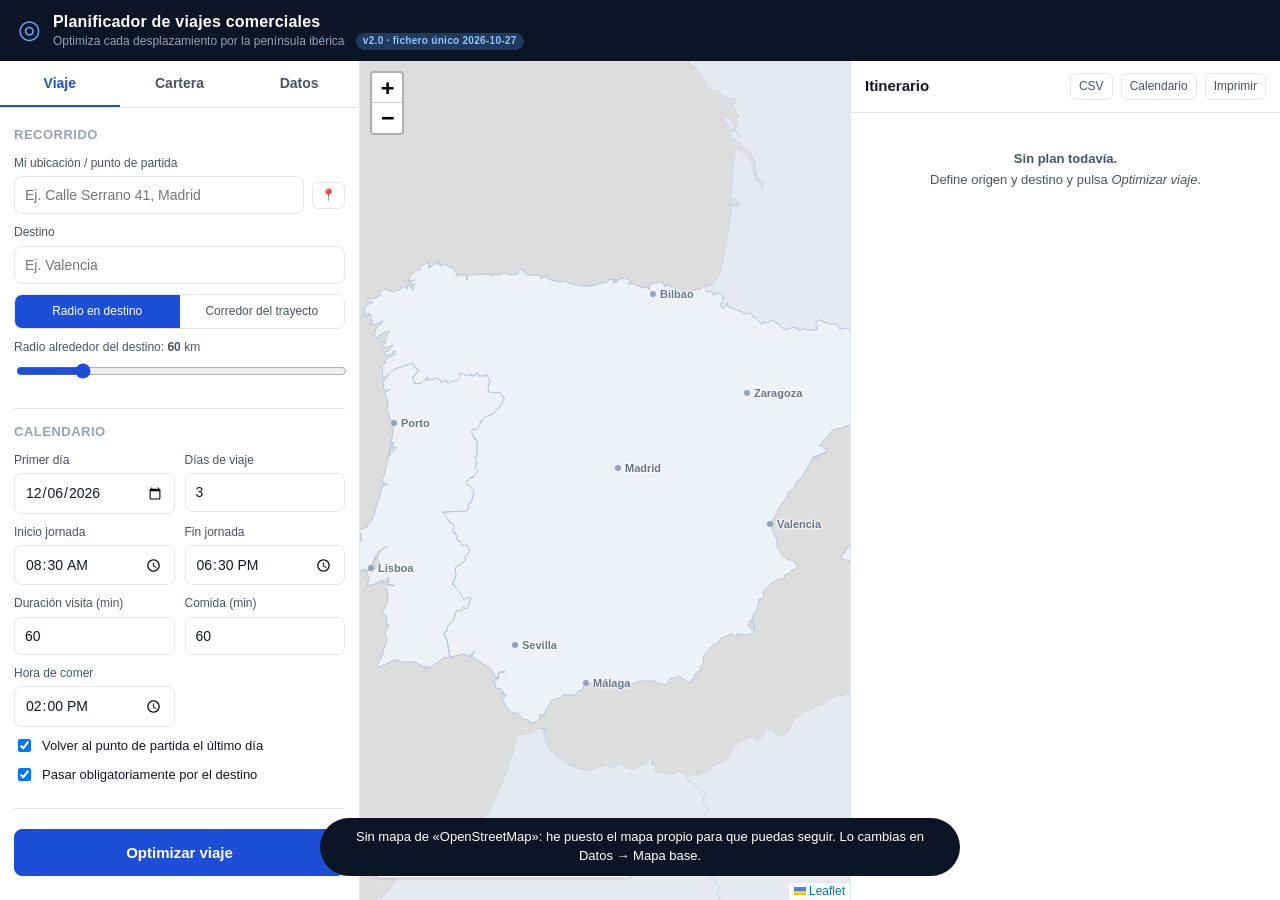
==== commit 10850605: "Garantizar que siempre haya mapa, también sin cobertura Al probar la aplicación sin red cargaba bien" ====
--- a/planner/planner-standalone.html
+++ b/planner/planner-standalone.html
@@ -1212,7 +1212,7 @@
       <div>
         <h1>Planificador de viajes comerciales</h1>
         <p>Optimiza cada desplazamiento por la península ibérica
-          <span class="build-tag" id="build-tag">v1.9 · fichero único 2026-10-27</span>
+          <span class="build-tag" id="build-tag">v2.0 · fichero único 2026-10-27</span>
         </p>
       </div>
     </div>
@@ -3412,7 +3412,14 @@
     });
     tileLayer.on('tileerror', function () {
       errors++;
-      if (errors === 4 && handlers.onTileError) handlers.onTileError(cfg.name);
+      // Si el proveedor no responde (bloqueo o falta de cobertura), se pasa al
+      // mapa propio para no dejar el fondo en blanco. No se toca la preferencia
+      // guardada: al recargar con conexión se vuelve a intentar.
+      if (errors === 4) {
+        if (tileLayer) { map.removeLayer(tileLayer); tileLayer = null; }
+        drawOfflineBase();
+        if (handlers.onTileError) handlers.onTileError(cfg.name);
+      }
     });
     tileLayer.addTo(map);
   }
@@ -7393,8 +7400,8 @@
   function init() {
     BTP.map.init('map', {
       onTileError: function (nombre) {
-        toast('«' + nombre + '» ha rechazado las teselas. En Datos → Mapa base puedes ' +
-          'cambiar a «Mapa propio», que funciona siempre.', 9000);
+        toast('Sin mapa de «' + nombre + '»: he puesto el mapa propio para que puedas seguir. ' +
+          'Lo cambias en Datos → Mapa base.', 9000);
       },
       onEditClient: function (id) { BTP.clients.openEditor(id); },
       onTogglePin: function (id) {
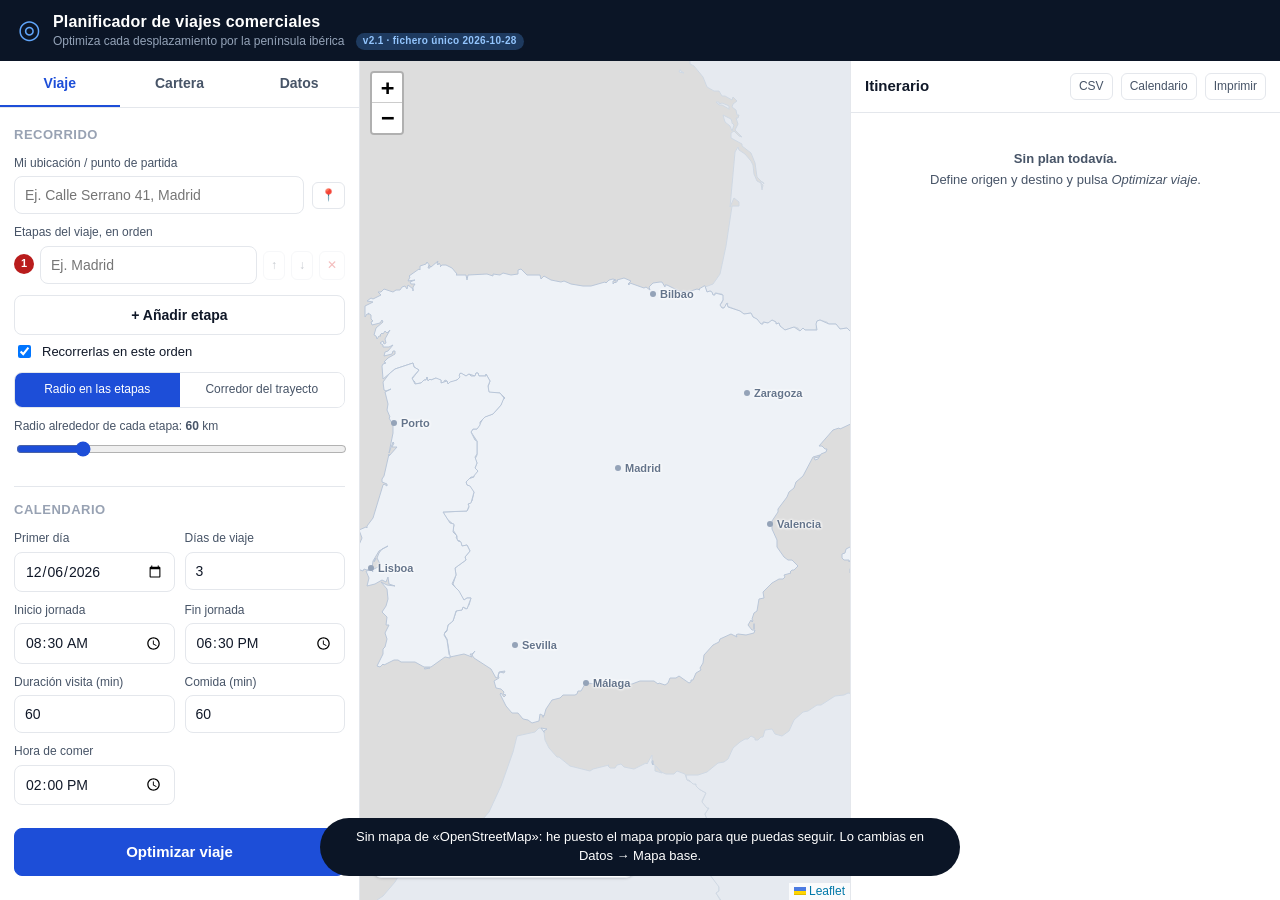
==== commit 2b2c9acb: "Permitir viajes de varias etapas Hasta ahora el viaje era origen y un único destino, lo que no cubre" ====
--- a/planner/planner-standalone.html
+++ b/planner/planner-standalone.html
@@ -1202,6 +1202,19 @@
   .v-actions { flex-wrap: wrap; max-width: 96px; justify-content: flex-end; }
 }
 
+/* --------------------------------------------------------- Etapas del viaje */
+.stops-list { display: flex; flex-direction: column; gap: 6px; margin-bottom: 8px; }
+.stop-row { display: flex; align-items: flex-start; gap: 6px; }
+.stop-num {
+  flex: 0 0 auto; width: 20px; height: 20px; margin-top: 8px;
+  border-radius: 50%; background: #b91c1c; color: #fff;
+  font-size: 11px; font-weight: 700; display: flex; align-items: center; justify-content: center;
+}
+.stop-main { flex: 1; min-width: 0; }
+.stop-row .mini { margin-top: 5px; padding: 5px 7px; }
+.stop-row .mini[disabled] { opacity: .3; cursor: default; }
+#btn-add-stop { width: 100%; }
+
 </style>
 </head>
 
@@ -1212,7 +1225,7 @@
       <div>
         <h1>Planificador de viajes comerciales</h1>
         <p>Optimiza cada desplazamiento por la península ibérica
-          <span class="build-tag" id="build-tag">v2.0 · fichero único 2026-10-27</span>
+          <span class="build-tag" id="build-tag">v2.1 · fichero único 2026-10-28</span>
         </p>
       </div>
     </div>
@@ -1239,18 +1252,22 @@
             </div>
             <small class="hint" id="origin-status"></small>
           </label>
-          <label class="field full">
-            <span>Destino</span>
-            <input id="dest" type="text" placeholder="Ej. Valencia" />
-            <small class="hint" id="dest-status"></small>
-          </label>
+          <div class="field full">
+            <span>Etapas del viaje, en orden</span>
+            <div id="stops-list" class="stops-list"></div>
+            <button class="btn" id="btn-add-stop" type="button">+ Añadir etapa</button>
+            <label class="field check" style="margin-top:8px">
+              <input id="lockStopOrder" type="checkbox" checked />
+              <span>Recorrerlas en este orden</span>
+            </label>
+          </div>
 
           <div class="segmented" id="mode">
-            <button data-mode="destino" class="active">Radio en destino</button>
+            <button data-mode="destino" class="active">Radio en las etapas</button>
             <button data-mode="corredor">Corredor del trayecto</button>
           </div>
           <label class="field full" id="radius-field">
-            <span>Radio alrededor del destino: <b id="radius-val">60</b> km</span>
+            <span>Radio alrededor de cada etapa: <b id="radius-val">60</b> km</span>
             <input id="radius" type="range" min="5" max="300" step="5" value="60" />
           </label>
           <label class="field full hidden" id="corridor-field">
@@ -1271,7 +1288,7 @@
             <label class="field"><span>Hora de comer</span><input id="lunchStart" type="time" value="14:00" /></label>
           </div>
           <label class="field check"><input id="returnToOrigin" type="checkbox" checked /><span>Volver al punto de partida el último día</span></label>
-          <label class="field check"><input id="destIsStop" type="checkbox" checked /><span>Pasar obligatoriamente por el destino</span></label>
+          <label class="field check"><input id="destIsStop" type="checkbox" checked /><span>Pasar obligatoriamente por cada etapa</span></label>
         </div>
 
         <div class="group">
@@ -1693,6 +1710,17 @@
     return Math.sqrt(dx * dx + dy * dy);
   }
 
+  /** Distancia en km de un punto a la polilínea que pasa por varios puntos. */
+  function pointToPathKm(p, path) {
+    if (!path || path.length < 2) return Infinity;
+    var min = Infinity;
+    for (var i = 0; i < path.length - 1; i++) {
+      var d = pointToSegmentKm(p, path[i], path[i + 1]);
+      if (d < min) min = d;
+    }
+    return min;
+  }
+
   function parseHM(str) {
     var m = /^(\d{1,2}):(\d{2})$/.exec(String(str || '').trim());
     if (!m) return 0;
@@ -1782,7 +1810,7 @@
 
   BTP.util = {
     $: $, $$: $$, el: el, uid: uid, norm: norm, stripAccents: stripAccents, escapeHtml: escapeHtml,
-    haversine: haversine, pointToSegmentKm: pointToSegmentKm, toXY: toXY,
+    haversine: haversine, pointToSegmentKm: pointToSegmentKm, pointToPathKm: pointToPathKm, toXY: toXY,
     parseHM: parseHM, fmtHM: fmtHM, fmtDur: fmtDur, fmtKm: fmtKm,
     todayISO: todayISO, addDays: addDays, fmtDateES: fmtDateES, daysSince: daysSince,
     daysBetween: daysBetween,
@@ -1805,9 +1833,8 @@
     originText: '',
     originLat: null,
     originLng: null,
-    destText: '',
-    destLat: null,
-    destLng: null,
+    stops: [],                // etapas del viaje, en orden: [{text, lat, lng}]
+    lockStopOrder: true,      // respetar el orden en que se han escrito
     mode: 'destino',          // 'destino' | 'corredor'
     radiusKm: 60,
     corridorKm: 40,
@@ -1867,6 +1894,26 @@
 
   if (!state.settings.startDate) state.settings.startDate = BTP.util.todayISO();
 
+  // Migración de los ajustes antiguos de un solo destino a la lista de etapas.
+  (function migrarDestino() {
+    var s = state.settings;
+    if (!Array.isArray(s.stops)) s.stops = [];
+    if (!s.stops.length && s.destText) {
+      s.stops.push({ text: s.destText, lat: s.destLat == null ? null : s.destLat, lng: s.destLng == null ? null : s.destLng });
+    }
+    delete s.destText; delete s.destLat; delete s.destLng;
+    saveSettings();
+  })();
+
+  /** Etapas con coordenadas resueltas, en orden. */
+  function resolvedStops() {
+    return (state.settings.stops || []).filter(function (e) {
+      return e && e.lat != null && e.lng != null;
+    }).map(function (e, i) {
+      return { name: e.text || ('Etapa ' + (i + 1)), lat: e.lat, lng: e.lng };
+    });
+  }
+
   function saveClients() { write(KEY_CLIENTS, state.clients); }
   function saveSettings() { write(KEY_SETTINGS, state.settings); }
   function saveGeocache() { write(KEY_GEOCACHE, state.geocache); }
@@ -2017,6 +2064,7 @@
 
   BTP.store = {
     state: state,
+    resolvedStops: resolvedStops,
     exportBackup: exportBackup,
     importBackup: importBackup,
     DEFAULT_SETTINGS: DEFAULT_SETTINGS,
@@ -2583,9 +2631,11 @@
 
   /**
    * Devuelve los clientes elegibles para el viaje, ya puntuados y ordenados.
-   * origin y dest son {lat,lng}.
+   * origin es {lat,lng} y stops la lista ordenada de etapas.
    */
-  function selectCandidates(clients, s, origin, dest) {
+  function selectCandidates(clients, s, origin, stops) {
+    stops = stops || [];
+    var ruta = origin ? [origin].concat(stops) : stops.slice();
     var maxValue = 0;
     clients.forEach(function (c) { if (c.value > maxValue) maxValue = c.value; });
 
@@ -2611,11 +2661,17 @@
       var forced = BTP.store.hasAppointment(c);
       if (forced) stats.citas++;
       if (!forced && !passesFilters(c, s)) { stats.filtrados++; return; }
-      var dDest = dest ? U.haversine(c, dest) : 0;
+      // Distancia a la etapa más cercana: ordena el recorte de candidatas.
+      var dDest = Infinity;
+      stops.forEach(function (e) {
+        var d = U.haversine(c, e);
+        if (d < dDest) dDest = d;
+      });
+      if (dDest === Infinity) dDest = 0;
       var dOrig = origin ? U.haversine(c, origin) : 0;
       var inside;
-      if (s.mode === 'corredor' && origin && dest) {
-        inside = U.pointToSegmentKm(c, origin, dest) <= Number(s.corridorKm);
+      if (s.mode === 'corredor' && ruta.length >= 2) {
+        inside = U.pointToPathKm(c, ruta) <= Number(s.corridorKm);
       } else {
         inside = dDest <= Number(s.radiusKm);
       }
@@ -2652,7 +2708,7 @@
   /* --- 2. Contexto de cálculo ------------------------------------------ */
 
   /** Construye los nodos del problema: 0 = origen, 1..n = paradas. */
-  function buildNodes(origin, dest, candidates, s) {
+  function buildNodes(origin, stops, candidates, s) {
     var nodes = [{ kind: 'origen', name: origin.name || 'Origen', lat: origin.lat, lng: origin.lng, visitMin: 0 }];
     candidates.forEach(function (cand) {
       nodes.push({
@@ -2665,10 +2721,12 @@
         visitMin: Number(cand.client.duration) || Number(s.defaultVisitMin) || 60
       });
     });
-    if (s.destIsStop && dest && dest.lat != null) {
-      nodes.push({
-        kind: 'destino', name: dest.name || 'Destino',
-        lat: dest.lat, lng: dest.lng, visitMin: 0, score: 0
+    if (s.destIsStop) {
+      (stops || []).forEach(function (e, i) {
+        nodes.push({
+          kind: 'etapa', orden: i, name: e.name || ('Etapa ' + (i + 1)),
+          lat: e.lat, lng: e.lng, visitMin: 0, score: 0
+        });
       });
     }
     return nodes;
@@ -2687,6 +2745,11 @@
 
   function makeCtx(nodes, matrix, s) {
     var appts = nodes.map(function (n) { return apptOf(n, s); });
+    var fijas = nodes.map(function (n, i) {
+      // Una cita pactada siempre fija su sitio; una etapa sólo si se ha pedido
+      // respetar el orden escrito.
+      return !!appts[i] || (n.kind === 'etapa' && s.lockStopOrder !== false);
+    });
     return {
       nodes: nodes,
       matrix: matrix,
@@ -2694,6 +2757,7 @@
       visitMin: function (i) { return nodes[i].visitMin || 0; },
       score: function (i) { return nodes[i].score || 0; },
       appt: function (i) { return appts[i]; },
+      anchor: function (i) { return fijas[i]; },
       anyAppt: appts.some(function (a) { return !!a; })
     };
   }
@@ -2945,7 +3009,7 @@
     var best = seq.slice(), bestCost = tourCost(best, ctx), improved = true, guard = 0;
     while (improved && guard++ < 40) {
       improved = false;
-      var anchor = best.map(function (n) { return !!ctx.appt(n); });
+      var anchor = best.map(function (n) { return ctx.anchor(n); });
       for (var i = 0; i < best.length - 1; i++) {
         if (anchor[i]) continue;
         for (var j = i + 1; j < best.length; j++) {
@@ -2954,7 +3018,7 @@
             .concat(best.slice(i, j + 1).reverse())
             .concat(best.slice(j + 1));
           var c = tourCost(cand, ctx);
-          if (c < bestCost - 0.01) { best = cand; bestCost = c; improved = true; anchor = best.map(function (n) { return !!ctx.appt(n); }); }
+          if (c < bestCost - 0.01) { best = cand; bestCost = c; improved = true; anchor = best.map(function (n) { return ctx.anchor(n); }); }
         }
       }
     }
@@ -2990,10 +3054,10 @@
     return best;
   }
 
-  /** pre[k] = número de citas pactadas entre las k primeras paradas. */
+  /** pre[k] = número de paradas fijas entre las k primeras. */
   function prefixAnchors(seq, ctx) {
     var pre = [0];
-    for (var i = 0; i < seq.length; i++) pre.push(pre[i] + (ctx.appt(seq[i]) ? 1 : 0));
+    for (var i = 0; i < seq.length; i++) pre.push(pre[i] + (ctx.anchor(seq[i]) ? 1 : 0));
     return pre;
   }
 
@@ -3030,23 +3094,35 @@
   function optimizeSequence(ctx) {
     var s = ctx.settings;
     var budget = totalBudgetMin(s);
-    var anchors = [], mandatory = [], pool = [];
+    var etapas = [], citas = [], mandatory = [], pool = [];
 
     for (var i = 1; i < ctx.nodes.length; i++) {
       var n = ctx.nodes[i];
-      if (ctx.appt(i)) anchors.push(i);
-      else if (n.kind === 'destino' || (n.client && n.client.pinned)) mandatory.push(i);
+      if (ctx.appt(i)) citas.push(i);
+      else if (n.kind === 'etapa') {
+        if (s.lockStopOrder !== false) etapas.push(i);
+        else mandatory.push(i);
+      } else if (n.client && n.client.pinned) mandatory.push(i);
       else pool.push(i);
     }
 
-    // Las citas pactadas forman el esqueleto del viaje, en orden cronológico.
-    anchors.sort(function (a, b) {
+    // El esqueleto son las etapas en el orden escrito: Barcelona → Madrid →
+    // Salamanca se recorre en ese orden, no en el que salga más corto.
+    etapas.sort(function (a, b) { return ctx.nodes[a].orden - ctx.nodes[b].orden; });
+    var seq = etapas.slice();
+
+    // Las citas pactadas se encajan en ese esqueleto, en orden cronológico.
+    citas.sort(function (a, b) {
       var aa = ctx.appt(a), ab = ctx.appt(b);
       var da = aa.dayIndex === null ? 0 : aa.dayIndex;
       var db = ab.dayIndex === null ? 0 : ab.dayIndex;
       return da !== db ? da - db : aa.start - ab.start;
     });
-    var seq = anchors.slice();
+    citas.forEach(function (node) {
+      var next = insertFeasible(seq, node, ctx, seq.length + 1);
+      if (next) { seq = next; return; }
+      seq.splice(bestPosition(seq, node, ctx).pos, 0, node);   // la cita entra igual
+    });
 
     mandatory.forEach(function (node) {
       var next = insertFeasible(seq, node, ctx, 10);
@@ -3099,7 +3175,7 @@
    */
   function buildPlan(opts) {
     var s = opts.settings;
-    var nodes = buildNodes(opts.origin, opts.dest, opts.candidates, s);
+    var nodes = buildNodes(opts.origin, opts.stops || [], opts.candidates, s);
     var points = nodes.map(function (n) { return { lat: n.lat, lng: n.lng }; });
 
     return BTP.routing.matrix(points, s).then(function (matrix) {
@@ -3519,34 +3595,46 @@
     });
   }
 
-  /** Círculo de radio o franja del corredor origen→destino. */
-  function renderZone(origin, dest, settings) {
+  /** Marca el origen y las etapas, y dibuja la zona de búsqueda. */
+  function renderZone(origin, stops, settings) {
     if (!map) return;
     layers.zone.clearLayers();
     layers.anchors.clearLayers();
+    stops = (stops || []).filter(function (e) { return e && e.lat != null; });
+
+    var letras = 'ABCDEFGHIJKLMNOPQRSTUVWXYZ';
+    var ruta = [];
 
     if (origin && origin.lat != null) {
+      ruta.push(origin);
       L.marker([origin.lat, origin.lng], { icon: pinIcon('A', '#111827') })
         .bindPopup('<b>Origen</b><br>' + U.escapeHtml(origin.name || ''))
         .addTo(layers.anchors);
     }
-    if (dest && dest.lat != null) {
-      L.marker([dest.lat, dest.lng], { icon: pinIcon('B', '#b91c1c') })
-        .bindPopup('<b>Destino</b><br>' + U.escapeHtml(dest.name || ''))
+    stops.forEach(function (e, i) {
+      ruta.push(e);
+      var letra = letras.charAt(Math.min(i + (origin && origin.lat != null ? 1 : 0), 25));
+      L.marker([e.lat, e.lng], { icon: pinIcon(letra, '#b91c1c') })
+        .bindPopup('<b>Etapa ' + (i + 1) + '</b><br>' + U.escapeHtml(e.name || ''))
         .addTo(layers.anchors);
-    }
-    if (!dest || dest.lat == null) return;
-
-    if (settings.mode === 'corredor' && origin && origin.lat != null) {
-      var poly = corridorPolygon(origin, dest, Number(settings.corridorKm));
-      L.polygon(poly, { color: '#2563eb', weight: 1, fillOpacity: 0.06, dashArray: '4 4' }).addTo(layers.zone);
-      L.polyline([[origin.lat, origin.lng], [dest.lat, dest.lng]],
+    });
+
+    if (!stops.length) return;
+
+    if (settings.mode === 'corredor' && ruta.length >= 2) {
+      for (var k = 0; k < ruta.length - 1; k++) {
+        L.polygon(corridorPolygon(ruta[k], ruta[k + 1], Number(settings.corridorKm)),
+          { color: '#2563eb', weight: 1, fillOpacity: 0.06, dashArray: '4 4' }).addTo(layers.zone);
+      }
+      L.polyline(ruta.map(function (p) { return [p.lat, p.lng]; }),
         { color: '#2563eb', weight: 1, dashArray: '6 6', opacity: 0.7 }).addTo(layers.zone);
     } else {
-      L.circle([dest.lat, dest.lng], {
-        radius: Number(settings.radiusKm) * 1000,
-        color: '#2563eb', weight: 1, fillOpacity: 0.06, dashArray: '4 4'
-      }).addTo(layers.zone);
+      stops.forEach(function (e) {
+        L.circle([e.lat, e.lng], {
+          radius: Number(settings.radiusKm) * 1000,
+          color: '#2563eb', weight: 1, fillOpacity: 0.06, dashArray: '4 4'
+        }).addTo(layers.zone);
+      });
     }
   }
 
@@ -6746,7 +6834,7 @@
 
   function bindForm() {
     $('#origin').value = S.originText || '';
-    $('#dest').value = S.destText || '';
+    renderStops();
 
     bindInput('startDate', 'startDate');
     bindInput('days', 'days', 'number');
@@ -6757,6 +6845,7 @@
     bindInput('lunchStart', 'lunchStart');
     bindInput('returnToOrigin', 'returnToOrigin', 'check');
     bindInput('destIsStop', 'destIsStop', 'check');
+    bindInput('lockStopOrder', 'lockStopOrder', 'check');
     bindInput('filterMinPriority', 'filterMinPriority', 'number');
     bindInput('filterNotVisitedDays', 'filterNotVisitedDays', 'number');
     bindInput('filterIndustry', 'filterIndustry');
@@ -6820,14 +6909,15 @@
 
     var reDraw = U.debounce(function () { resolvePoint('origin').then(drawZone); }, 900);
     $('#origin').addEventListener('change', reDraw);
-    $('#dest').addEventListener('change', U.debounce(function () {
-      resolvePoint('dest').then(function (p) {
-        drawZone();
-        if (p) BTP.map.flyTo(p.lat, p.lng, 9);
-      });
-    }, 500));
 
     $('#btn-gps').addEventListener('click', useGeolocation);
+    $('#btn-add-stop').addEventListener('click', function () {
+      S.stops.push({ text: '', lat: null, lng: null });
+      BTP.store.saveSettings();
+      renderStops();
+      var ult = $$('#stops-list input');
+      if (ult.length) ult[ult.length - 1].focus();
+    });
   }
 
   function applyTiles() {
@@ -6835,17 +6925,143 @@
     BTP.map.setTiles(S);
   }
 
-  /* --- Geocodificación de origen y destino ------------------------------ */
+  /* --- Etapas del viaje -------------------------------------------------- */
+
+  /** Dibuja la lista de etapas en el panel. */
+  function renderStops() {
+    var box = $('#stops-list');
+    if (!box) return;
+    box.innerHTML = '';
+    if (!S.stops.length) {
+      S.stops.push({ text: '', lat: null, lng: null });
+      BTP.store.saveSettings();
+    }
+
+    S.stops.forEach(function (etapa, i) {
+      var input = U.el('input', {
+        type: 'text',
+        value: etapa.text || '',
+        placeholder: i === 0 ? 'Ej. Madrid' : 'Siguiente parada'
+      });
+      var estado = U.el('small', { class: 'hint' });
+      if (etapa.text && etapa.lat != null) {
+        estado.className = 'hint ok';
+        estado.textContent = '✓ ' + (etapa.label || etapa.text);
+      }
+
+      input.addEventListener('change', U.debounce(function () {
+        etapa.text = input.value.trim();
+        etapa.lat = null; etapa.lng = null;
+        BTP.store.saveSettings();
+        resolveStop(i, estado).then(function (p) {
+          drawZone();
+          if (p) BTP.map.flyTo(p.lat, p.lng, 9);
+        });
+      }, 400));
+
+      box.appendChild(U.el('div', { class: 'stop-row' }, [
+        U.el('span', { class: 'stop-num', text: String(i + 1) }),
+        U.el('div', { class: 'stop-main' }, [input, estado]),
+        U.el('button', {
+          class: 'mini', text: '↑', title: 'Subir', disabled: i === 0 ? 'disabled' : null,
+          onclick: function () { moverEtapa(i, -1); }
+        }),
+        U.el('button', {
+          class: 'mini', text: '↓', title: 'Bajar',
+          disabled: i === S.stops.length - 1 ? 'disabled' : null,
+          onclick: function () { moverEtapa(i, 1); }
+        }),
+        U.el('button', {
+          class: 'mini danger', text: '✕', title: 'Quitar etapa',
+          disabled: S.stops.length < 2 ? 'disabled' : null,
+          onclick: function () {
+            S.stops.splice(i, 1);
+            BTP.store.saveSettings();
+            renderStops();
+            drawZone();
+          }
+        })
+      ]));
+    });
+  }
+
+  function moverEtapa(i, delta) {
+    var j = i + delta;
+    if (j < 0 || j >= S.stops.length) return;
+    var tmp = S.stops[i];
+    S.stops[i] = S.stops[j];
+    S.stops[j] = tmp;
+    BTP.store.saveSettings();
+    renderStops();
+    drawZone();
+  }
+
+  /** Geocodifica una etapa concreta. */
+  function resolveStop(i, estado) {
+    var etapa = S.stops[i];
+    if (!etapa) return Promise.resolve(null);
+    var text = (etapa.text || '').trim();
+    if (!text) {
+      etapa.lat = null; etapa.lng = null;
+      BTP.store.saveSettings();
+      if (estado) { estado.className = 'hint'; estado.textContent = ''; }
+      return Promise.resolve(null);
+    }
+    if (etapa.lat != null) return Promise.resolve({ name: text, lat: etapa.lat, lng: etapa.lng });
+
+    var directo = /^\s*(-?\d{1,2}(?:[.,]\d+)?)\s*[,;]\s*(-?\d{1,3}(?:[.,]\d+)?)\s*$/.exec(text);
+    if (directo) {
+      etapa.lat = parseFloat(directo[1].replace(',', '.'));
+      etapa.lng = parseFloat(directo[2].replace(',', '.'));
+      BTP.store.saveSettings();
+      if (estado) { estado.className = 'hint ok'; estado.textContent = '✓ Coordenadas'; }
+      return Promise.resolve({ name: text, lat: etapa.lat, lng: etapa.lng });
+    }
+
+    if (estado) { estado.className = 'hint'; estado.textContent = 'Buscando…'; }
+    return BTP.geocode.geocodeStrict(text).then(function (hit) {
+      if (!hit) {
+        if (estado) { estado.className = 'hint warn'; estado.textContent = '⚠ No encontrada'; }
+        return null;
+      }
+      etapa.lat = hit.lat; etapa.lng = hit.lng;
+      etapa.label = hit.label.split(',').slice(0, 2).join(',');
+      BTP.store.saveSettings();
+      if (estado) { estado.className = 'hint ok'; estado.textContent = '✓ ' + etapa.label; }
+      return { name: text, lat: hit.lat, lng: hit.lng };
+    }).catch(function () {
+      if (estado) {
+        estado.className = 'hint warn';
+        estado.textContent = '⚠ Sin conexión con el buscador. Puedes poner «40.41, -3.70».';
+      }
+      return null;
+    });
+  }
+
+  /** Resuelve todas las etapas, una tras otra (Nominatim va a 1 por segundo). */
+  function resolveAllStops() {
+    var estados = $$('#stops-list .hint');
+    return S.stops.reduce(function (cadena, _, i) {
+      return cadena.then(function (acc) {
+        return resolveStop(i, estados[i]).then(function (p) {
+          if (p) acc.push(p);
+          return acc;
+        });
+      });
+    }, Promise.resolve([]));
+  }
+
+  /* --- Geocodificación del origen --------------------------------------- */
 
   function point(kind) {
     var lat = S[kind + 'Lat'], lng = S[kind + 'Lng'];
     if (lat == null || lng == null) return null;
-    return { name: S[kind + 'Text'] || (kind === 'origin' ? 'Origen' : 'Destino'), lat: lat, lng: lng };
+    return { name: S[kind + 'Text'] || 'Origen', lat: lat, lng: lng };
   }
 
   function resolvePoint(kind) {
-    var input = $('#' + (kind === 'origin' ? 'origin' : 'dest'));
-    var status = $('#' + (kind === 'origin' ? 'origin' : 'dest') + '-status');
+    var input = $('#' + kind);
+    var status = $('#' + kind + '-status');
     var text = input.value.trim();
     if (!text) {
       S[kind + 'Text'] = ''; S[kind + 'Lat'] = null; S[kind + 'Lng'] = null;
@@ -6925,7 +7141,7 @@
   }
 
   function drawZone() {
-    BTP.map.renderZone(point('origin'), point('dest'), S);
+    BTP.map.renderZone(point('origin'), BTP.store.resolvedStops(), S);
   }
 
   function refreshAll() {
@@ -7182,21 +7398,22 @@
     btn.textContent = 'Calculando…';
     topStatus('Preparando el viaje…');
 
-    Promise.all([resolvePoint('origin'), resolvePoint('dest')]).then(function (pts) {
-      var origin = pts[0], dest = pts[1];
+    resolvePoint('origin').then(function (origin) {
       if (!origin) throw new Error('Indica tu punto de partida.');
-      if (!dest) throw new Error('Indica el destino del viaje.');
-      if (!S.startDate) { S.startDate = U.todayISO(); $('#startDate').value = S.startDate; }
-
-      drawZone();
-      var sel = BTP.optimize.selectCandidates(BTP.store.state.clients, S, origin, dest);
-      showCandidateSummary(sel);
-      if (!sel.candidates.length) {
-        throw new Error('Ningún cliente cumple los filtros dentro de la zona. Amplía el radio o revisa los filtros.');
-      }
-      topStatus('Calculando tiempos de ruta entre ' + (sel.candidates.length + 2) + ' puntos…');
-      return BTP.optimize.buildPlan({
-        origin: origin, dest: dest, candidates: sel.candidates, settings: S
+      return resolveAllStops().then(function (stops) {
+        if (!stops.length) throw new Error('Indica al menos una etapa del viaje.');
+        if (!S.startDate) { S.startDate = U.todayISO(); $('#startDate').value = S.startDate; }
+
+        drawZone();
+        var sel = BTP.optimize.selectCandidates(BTP.store.state.clients, S, origin, stops);
+        showCandidateSummary(sel);
+        if (!sel.candidates.length) {
+          throw new Error('Ningún cliente cumple los filtros dentro de la zona. Amplía el radio o revisa los filtros.');
+        }
+        topStatus('Calculando tiempos de ruta entre ' + (sel.candidates.length + stops.length + 1) + ' puntos…');
+        return BTP.optimize.buildPlan({
+          origin: origin, stops: stops, candidates: sel.candidates, settings: S
+        });
       });
     }).then(function (p) {
       plan = p;
